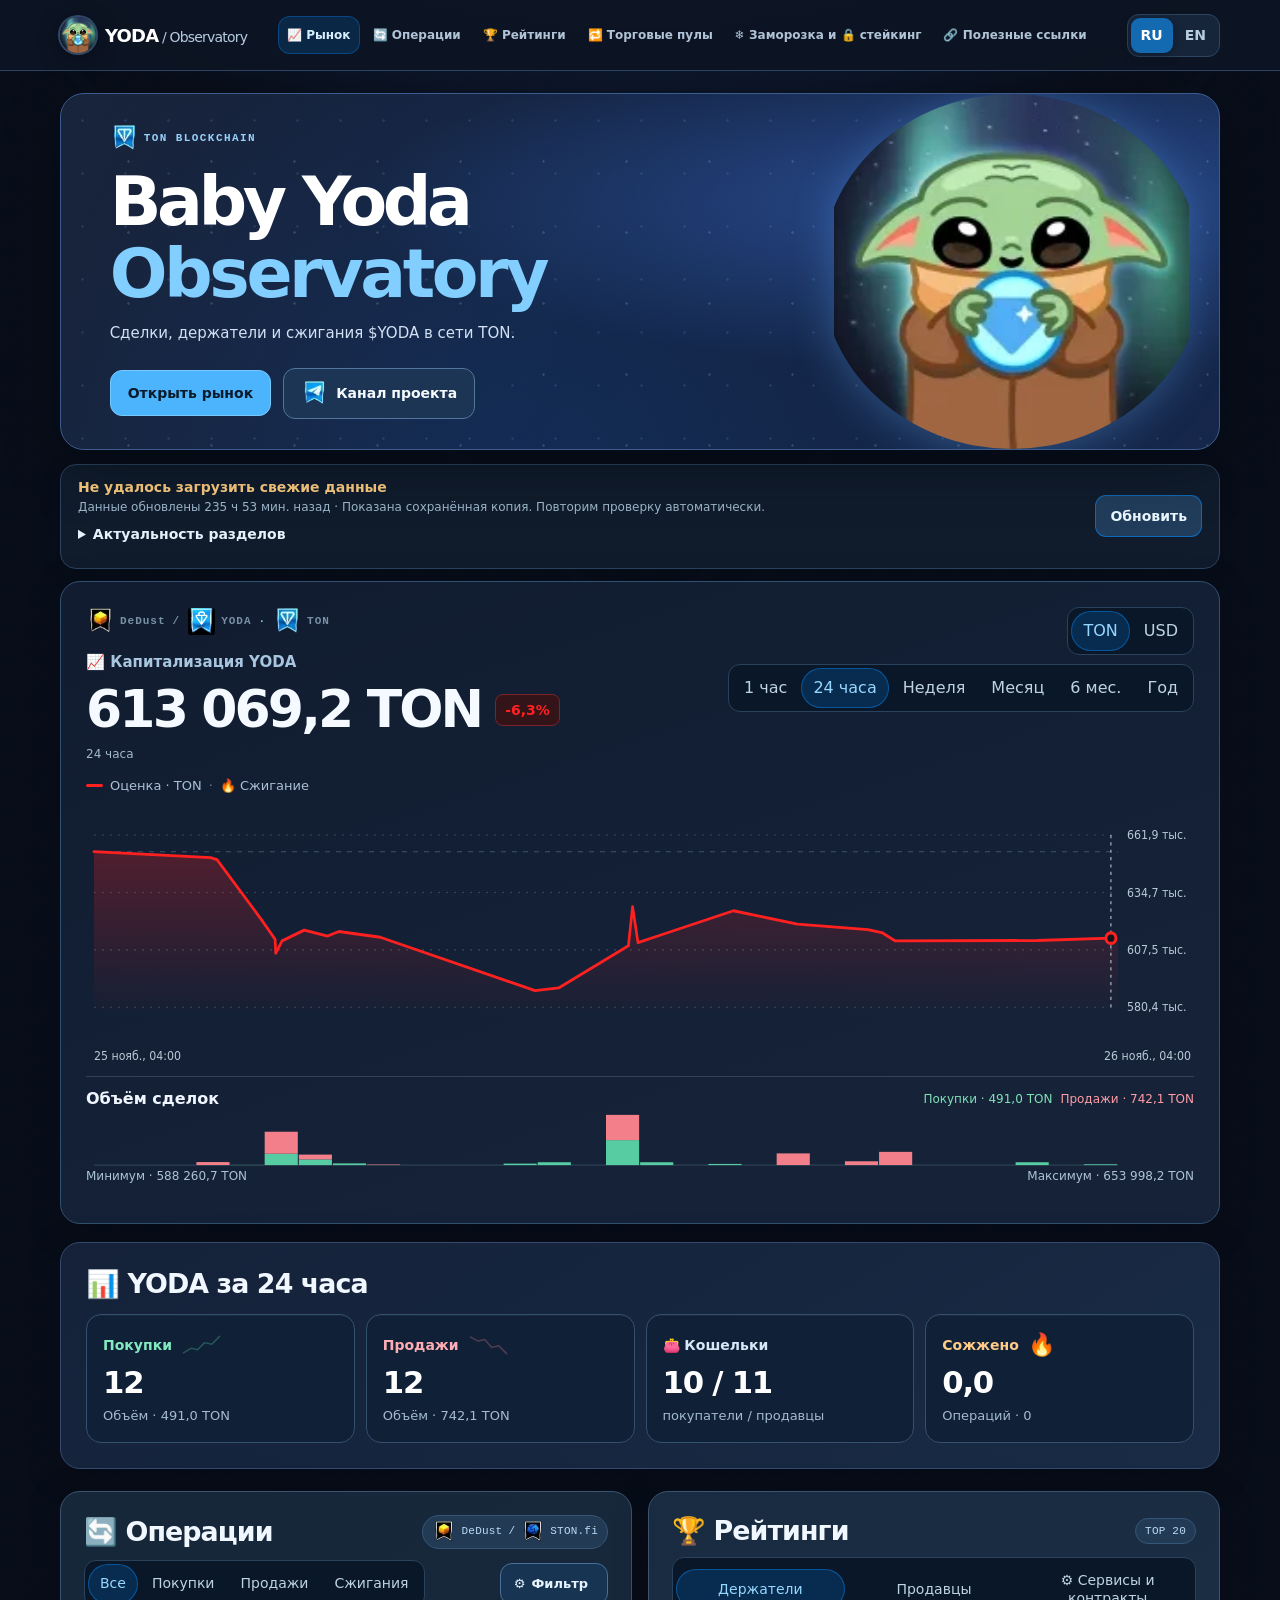
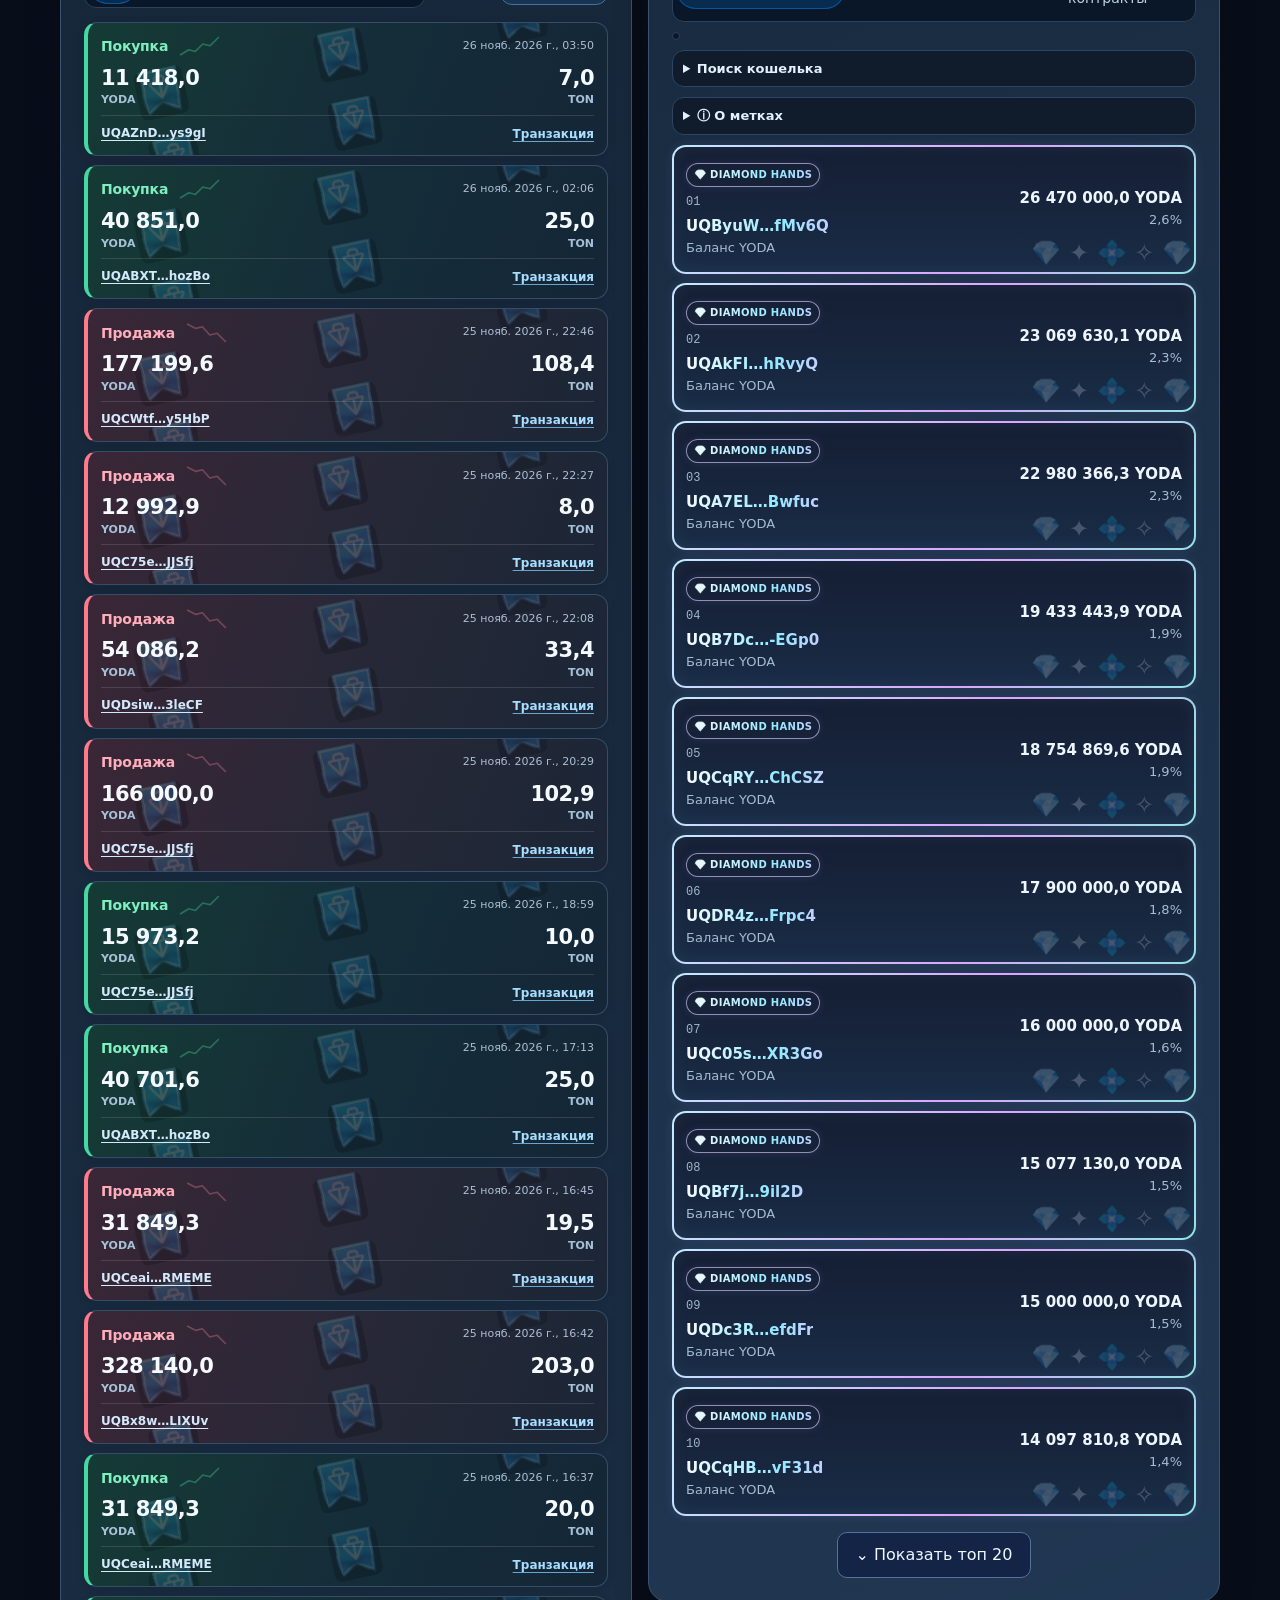
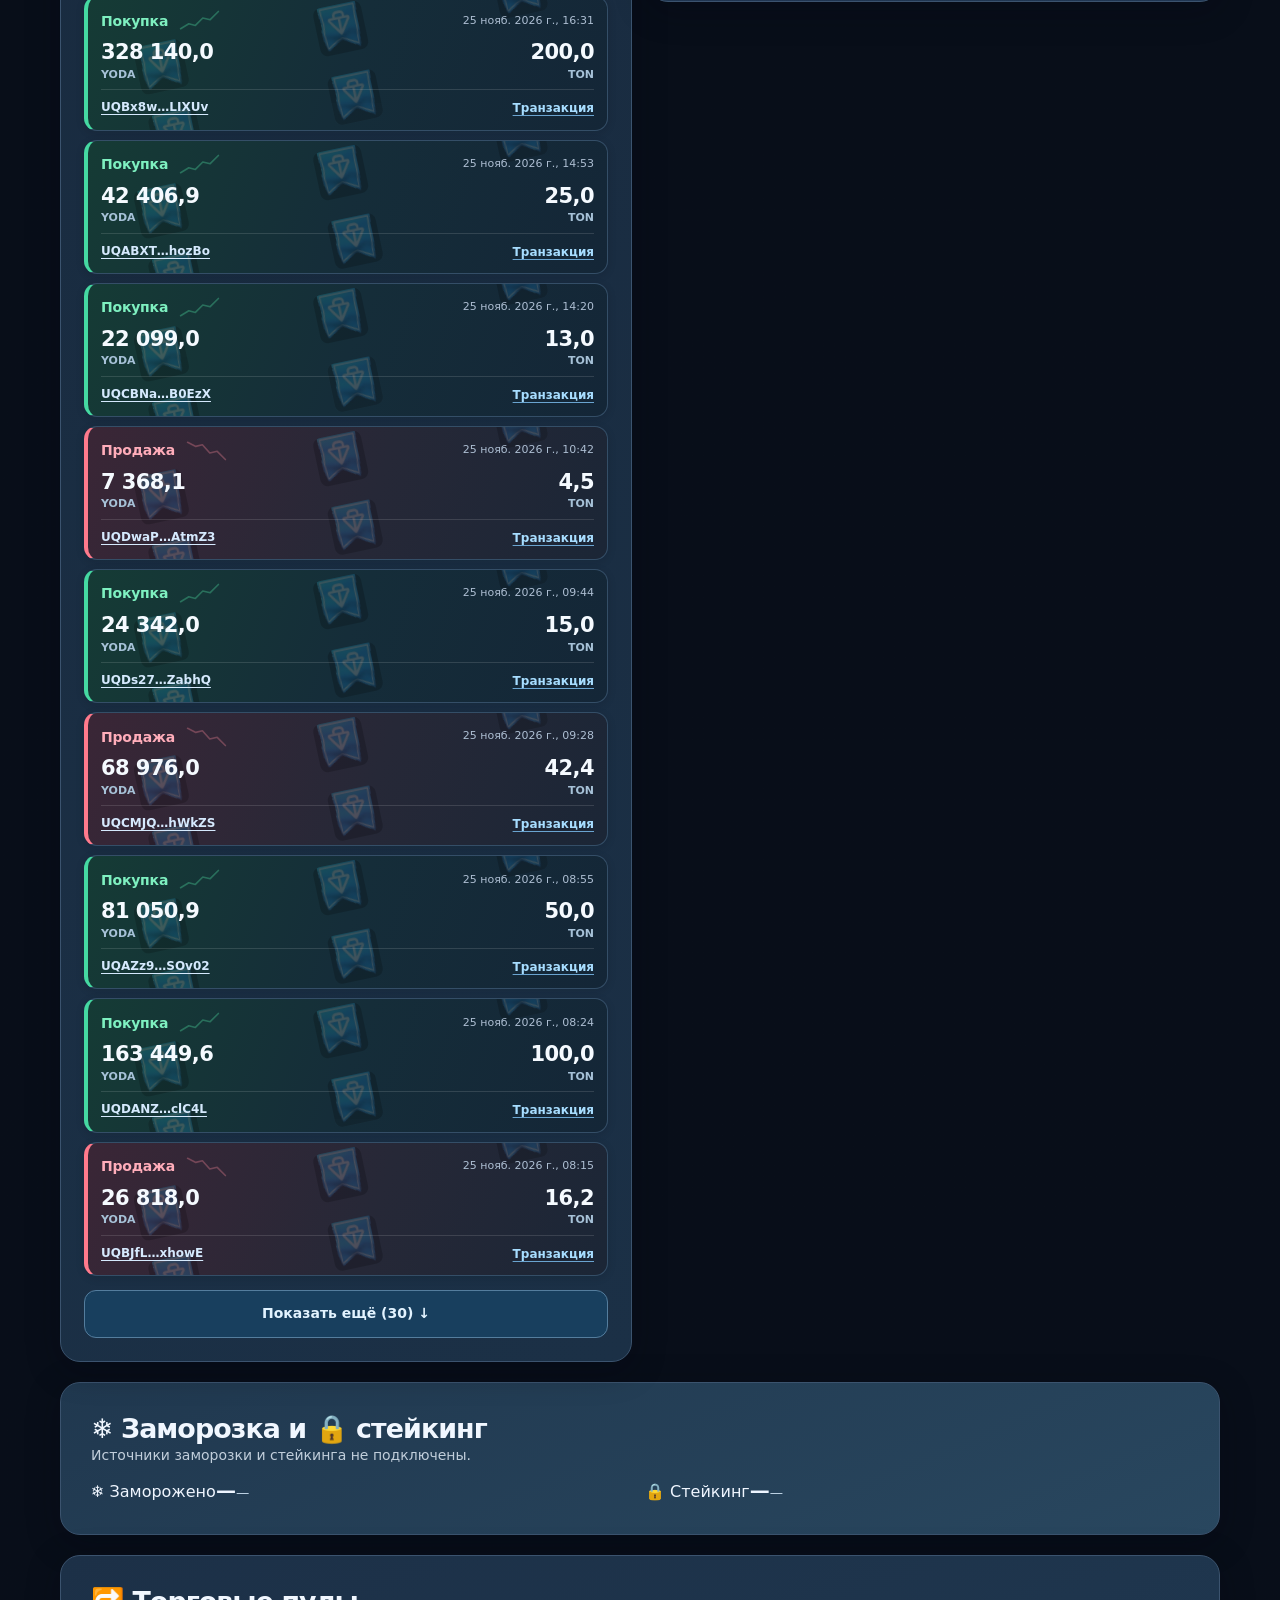
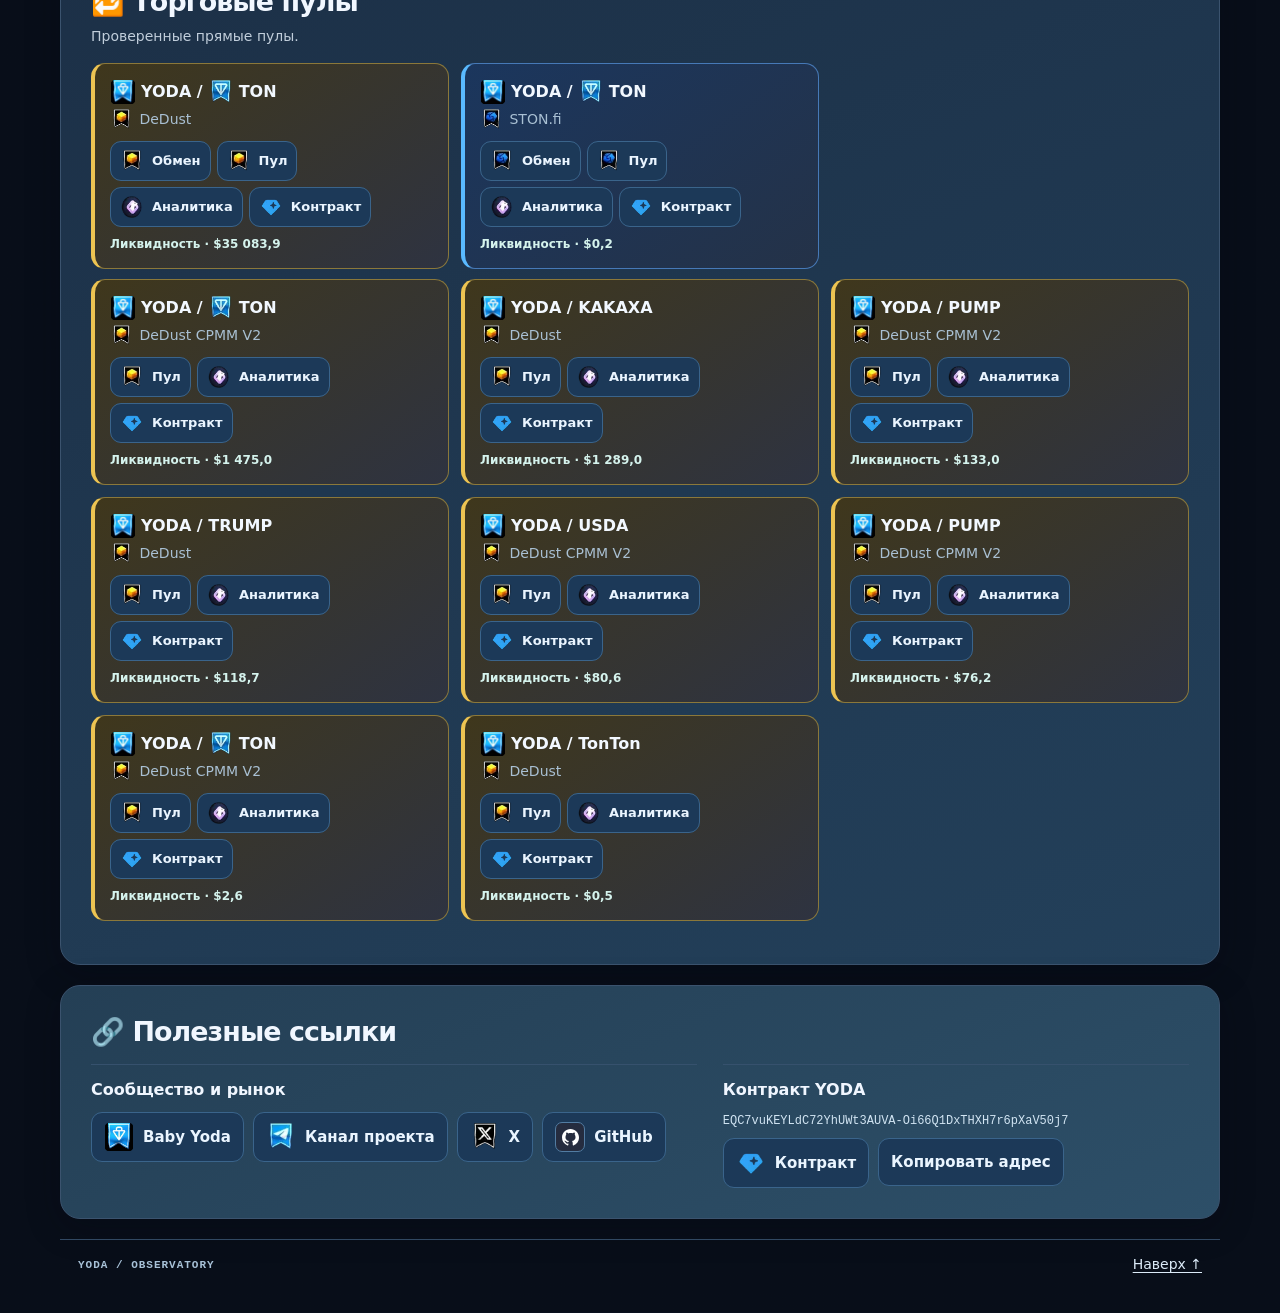
==== index.html @ 675bc0ee "Create YODA observatory from foundation 1.3.0" ====
<!doctype html>
<html lang="ru"><head>
<meta charset="utf-8"><meta name="viewport" content="width=device-width,initial-scale=1">
<meta name="theme-color" content="#070d21"><meta name="description" content="YODA Observatory — сделки STON.fi и DeDust, держатели и подтверждённые сжигания YODA в сети TON.">
<title>Baby Yoda Observatory</title><style>:root{color-scheme:light;--ink:#101721;--muted:#536372;--paper:#f8fafc;--line:#cbd5df;--blue:#30a1f5;--link:#075d9b;--night:#090b0e;--graphite:#10151c;--green:#1e6b51;--red:#df0000;--orange:#975019;font:16px/1.5 system-ui,-apple-system,BlinkMacSystemFont,"Segoe UI",sans-serif;color:var(--ink);background:var(--night)}
*{box-sizing:border-box}
[hidden]{display:none!important}
html{scroll-behavior:smooth;scroll-padding-top:82px}
body{margin:0;background:var(--night)}
.wrap{width:min(1220px,calc(100% - 64px));margin-inline:auto}
h1,h2,h3,p{margin:0}
a{color:var(--link);text-underline-offset:3px}
a:hover{text-decoration:underline}
button{font:inherit;color:inherit;cursor:pointer}
a:focus-visible,button:focus-visible,summary:focus-visible,#plot svg:focus-visible{outline:3px solid #5692db;outline-offset:2px}
header{position:sticky;top:0;z-index:5;background:#090b0ef5;border-bottom:1px solid #283541;color:#f5f8fc}
.nav,.brand,nav,.langs,.tabs,.smallTabs,.introLinks,.eyebrow,.sectionHeading,.chartCaption,footer,.graphTop{display:flex;align-items:center}
.nav{min-height:65px;gap:20px;justify-content:space-between}
.brand{gap:9px;color:#fff;text-decoration:none}
.brand svg{width:36px;height:36px}
.brand strong{font-size:19px;letter-spacing:-.055em}
.brand span{font-weight:500;color:#c3cbd5}
.brand:hover{text-decoration:none}
nav{gap:5px}
nav a,.langs button{font-size:14px;font-weight:650}
nav a{color:#b4c0ce;padding:9px 11px;text-decoration:none;border-radius:8px}
nav a.on,nav a:hover{color:white;background:#203347;text-decoration:none}
.langs,.tabs,.smallTabs{background:#e5edf4;border-radius:10px;padding:3px;gap:2px;width:fit-content;max-width:100%;flex-wrap:wrap}
.langs button,.tabs button,.smallTabs button{border:none;padding:7px 10px;background:transparent;color:#364c61;border-radius:7px;line-height:1.35}
.langs .on,.tabs .on,.smallTabs .on{background:#114c79;color:white}
.hero{margin:20px 0 16px;position:relative;isolation:isolate;overflow:hidden;display:flex;align-items:center;min-height:192px;border-radius:20px;border:1px solid #293746;background:radial-gradient(ellipse at 88% 70%,#153650 0%,transparent 53%),#0b0d10;color:#fff}
.herotext{position:relative;z-index:1;padding:27px clamp(20px,3vw,44px);max-width:66%}
.eyebrow,.tag,footer>span{font-family:ui-monospace,Consolas,monospace;font-size:11px;font-weight:650;letter-spacing:.09em}
.eyebrow{gap:8px}
.eyebrow i{width:7px;height:7px;background:#468ec6;border-radius:50%}
.hero .eyebrow{color:#b9c9d9}
.hero .eyebrow i{background:var(--blue)}
h1{font-size:clamp(38px,4.6vw,68px);letter-spacing:-.07em;line-height:1.05;margin:7px 0 8px}
h1 em{font-family:Georgia,"Times New Roman",serif;font-weight:normal;letter-spacing:-.055em;color:#a1d6ff}
.hero p{color:#c9d5e1;font-size:15px}
.heroArt{position:absolute;inset:0 0 0 auto;width:41%;display:grid;align-items:center;pointer-events:none}
.heroArt svg{width:100%;height:100%;max-height:250px}
.introLinks{margin-top:17px;gap:10px}
.introLinks a,.more{border:1px solid #9daebf;border-radius:8px;padding:7px 12px;text-decoration:none;font-weight:650;font-size:14px}
.introLinks a{color:#f0f6ff;border-color:#536779}
.introLinks a:first-child{color:#081624;background:var(--blue);border-color:var(--blue)}
.introLinks a:hover,.more:hover{box-shadow:inset 0 0 0 1px currentColor}
.panel{background:var(--paper);border:1px solid var(--line);border-radius:17px;padding:clamp(16px,2vw,25px);min-width:0}
.graphTop,.sectionHeading,footer{justify-content:space-between;gap:12px}
.graphTop{align-items:flex-start}
.graph .eyebrow{color:#b6c8d9}
.graph .eyebrow span{color:#7891a7}
.graph h2{font-weight:550;color:var(--muted);font-size:16px;margin-top:12px}
.price{font-size:clamp(27px,3.2vw,44px);line-height:1.12;letter-spacing:-.05em;font-variant-numeric:tabular-nums;font-weight:730}
.chartCaption{font-size:13px;color:var(--muted);gap:7px;margin-top:13px}
.lineKey{width:17px;height:3px;border-radius:3px;background:var(--blue)}
.sep{color:#6f8196}
#plot{margin:6px 0;min-height:183px}
#plot svg{width:100%;height:183px;display:block;touch-action:pan-y}
#plot text{font:11px system-ui,sans-serif;fill:#b6c6d6}
.marker{cursor:pointer}
.marker:focus{outline:2px solid var(--orange)}
#readout{font-size:14px;font-variant-numeric:tabular-nums;min-height:24px;color:var(--ink)}
.note,.description,.resources p{font-size:14px;color:var(--muted);overflow-wrap:anywhere}
.note{font-size:12px}
.description{margin:8px 0}
.summary{margin:18px 0 22px}
.summary h2,.panel h2:not(.graph h2){font-size:clamp(20px,2.1vw,27px);letter-spacing:-.045em;line-height:1.2}
.summary .sectionHeading{margin-bottom:9px}
.tag{color:#3e5061;background:#e2ebf4;border-radius:20px;padding:4px 9px;white-space:nowrap;font-weight:500;letter-spacing:.02em}
#stats{display:grid;grid-template-columns:repeat(4,minmax(0,1fr));gap:10px}
.stat{background:var(--paper);border:1px solid var(--line);border-radius:13px;padding:13px 15px;min-width:0}
.stat b,.stat small,.stat span{display:block}
.stat b{font-size:clamp(20px,2.1vw,31px);line-height:1.3;font-variant-numeric:tabular-nums;overflow-wrap:anywhere;letter-spacing:-.04em}
.stat small{font-size:13px;color:var(--muted)}
.stat span{font-size:14px;font-weight:670}
.buy{color:var(--green)}
.sell{color:var(--red)}
.burn{color:var(--orange)}
.columns{display:grid;grid-template-columns:1fr 1fr;gap:16px;align-items:start}
.columns .tabs{margin:10px 0}
.columns .tabs button,.smallTabs button{font-size:14px}
.smallTabs:not(:empty){margin-bottom:8px}
#feedNote,#rankNote{margin-bottom:8px}
.row{display:grid;grid-template-columns:minmax(0,1fr) auto;gap:10px;border-top:1px solid #dce3eb;padding:10px 0;align-items:center}
.row>div{min-width:0}
.row>div:last-child{text-align:right}
.row b,.row small{display:block;font-variant-numeric:tabular-nums}
.row small{color:var(--muted);font-size:13px}
.row a{overflow-wrap:anywhere}
.row b{font-size:15px;line-height:1.45}
.row .badge{display:inline-block;padding:1px 6px;font-size:12px;border-radius:5px;margin-right:6px}
.badge.buy{background:#e0f3e8}
.badge.sell{background:var(--red);color:white}
.badge.burn{background:#ffead4}
.position{color:var(--muted);font:12px ui-monospace,monospace;margin-right:8px}
.empty{padding:16px 0;color:var(--muted)}
.more{background:#eaf1f7;color:#144b72}
.more[hidden]{display:none}
#more{margin-top:8px;width:100%}
.resources{margin:20px 0}
.resourcesGrid{display:grid;grid-template-columns:1.15fr 1.2fr 1fr;gap:24px;margin-top:16px}
.resources h3{font-size:16px;margin-bottom:6px}
.resourceList{display:flex;gap:8px 13px;flex-wrap:wrap}
.resourceList,.contract{margin-top:8px;font-size:14px}
.contract{display:block;overflow-wrap:anywhere;font-family:ui-monospace,monospace;margin-bottom:10px}
.resourcesGrid article{min-width:0}
summary{cursor:pointer;font-weight:600}
footer{padding:16px 0 25px}
footer a{font-size:14px}
@media(max-width:800px){.wrap{width:calc(100% - 28px)}
.nav{display:grid;grid-template-columns:1fr auto;gap:0;padding-top:6px}
.langs{grid-column:2;grid-row:1}
.brand{grid-column:1;grid-row:1}
nav{grid-column:1/-1;justify-content:space-between;gap:0}
nav a{padding:7px 5px;font-size:13px}
html{scroll-padding-top:98px}
.columns{grid-template-columns:1fr}
.heroArt{width:35%;opacity:.82}
.herotext{max-width:73%;padding:19px}
.hero{min-height:180px}
.graphTop{flex-wrap:wrap}
.resourcesGrid{grid-template-columns:1fr 1fr}

#stats{grid-template-columns:repeat(2,minmax(0,1fr))}}
@media(max-width:500px){.wrap{width:calc(100% - 20px)}
.hero{margin-top:10px}
.herotext{max-width:100%;padding:16px}
.heroArt{width:35%;inset:auto 0 0 auto;height:78px}
.hero p{max-width:96%;font-size:14px}
.introLinks{max-width:76%;gap:6px;flex-wrap:wrap}
.introLinks a{font-size:13px;padding:6px 8px}
.graphTop{gap:10px}
.tabs button{padding:6px 8px}
.stat{padding:10px}
.stat small{font-size:12px}
.row{gap:3px}
.row b{font-size:14px}
.row small{font-size:12px}
.resourcesGrid{grid-template-columns:1fr;gap:15px}
.resourcesGrid article+article{border-top:1px solid var(--line);padding-top:12px}}
@media(prefers-reduced-motion:reduce){html{scroll-behavior:auto}}

.walletLegend{font-size:13px;color:var(--muted);margin:4px 0}
.walletIdentity{display:inline-flex;align-items:baseline;flex-wrap:wrap;gap:2px 6px;max-width:100%;vertical-align:baseline}
.row .walletAddress{font-weight:700;text-decoration:underline;text-decoration-thickness:1px;text-underline-offset:3px}
.row .walletAddress.buy,.walletRole.buy{color:#126042}
.row .walletAddress.sell,.walletRole.sell{color:#df0000}
.row .walletAddress.burn,.walletRole.burn{color:#874305}
.row .walletAddress.neutral{color:#51615c}
.walletRole{font-size:11px;font-weight:600}
:is(.row,.walletResult) .domainBadge{font:600 11px/1.4 system-ui,sans-serif;letter-spacing:0;padding:2px 6px;border-radius:5px;overflow-wrap:anywhere;max-width:100%;display:inline-block}
.domainBadge.digits{color:#482e00;background:linear-gradient(110deg,#ffcc00 12%,#ffe173 34%,#fff9c0 46%,#ffd700 57%,#efb000 84%);background-size:220% 100%;border:1px solid #a37b00;animation:projectGold 4s ease-in-out infinite alternate}
details.domainDetails{display:inline-block;border:0;padding:0;font-size:12px;font-weight:500;width:100%}
details.domainDetails summary{color:var(--muted);font-size:11px}
#rank .position{vertical-align:top}
.onlyBadges{display:flex;align-items:center;gap:7px;font-size:13px;font-weight:600;margin:4px 0 7px;cursor:pointer}
.onlyBadges input{width:16px;height:16px;accent-color:var(--link)}


@keyframes projectGold{from{background-position:0% 50%}
to{background-position:100% 50%}}
@media(prefers-reduced-motion:reduce){.domainBadge.digits{animation:none}}
footer>span{color:#f5f8ff}
footer a{color:#dcebf8}
.price{overflow-wrap:break-word}

/* Make the chart and header dark; financial rows retain their semantic colours. */
.langs,.graph .tabs{background:#202a35}
.langs button,.graph .tabs button{color:#c3cfdb}
.langs .on,.graph .tabs .on{background:var(--blue);color:#071421}
.graph{--ink:#f5f8fc;--muted:#b2c0cd;color:var(--ink);background:var(--graphite);border-color:#283747}
.graph #readout a{color:#86caff}
.graph #plot svg{height:205px}
.brand:hover,.introLinks a:hover{color:#fff}
.introLinks a:first-child:hover{color:#081624}

.wrap{width:min(1180px,calc(100% - 88px))}
.hero{background:linear-gradient(165deg,#080a0d 22%,#10151c 100%)}
.graph,.summary{background:linear-gradient(180deg,#10151c,#152332);border:1px solid #374b5b}
.summary{background:linear-gradient(180deg,#152332,#172b3c);padding:clamp(16px,2vw,25px);border-radius:17px;color:#f4f8ff}
.summary .sectionHeading{margin-bottom:14px}
.stat{background:linear-gradient(145deg,#131d28,#1e3041);border:1px solid #3d5363}
.stat small{color:#b9c8d5}
.stat span.buy,.stat span.sell,.stat span.burn{display:inline-block;border-radius:5px;background:linear-gradient(120deg,#d8e5eb,#c1d4df);padding:1px 6px}
.columns .panel,.resources{--ink:#f3f7fc;--muted:#c1cedb;--link:#a6daff;--line:#435a6a;color:var(--ink);border-color:#3b5264}
.columns .panel{background:linear-gradient(180deg,#172b3c,#1a3b51)}
.columns .tabs,.columns .smallTabs{background:#0e1c29}
.columns .tabs button,.columns .smallTabs button{color:#cbd9e7}
.columns .tabs .on,.columns .smallTabs .on{background:#265a7d;color:#fff}
.row{border-color:#435666}
.position{color:#c1cedb}
.tag{background:#233f54;color:#d1e6f6}
.row .walletIdentity{background:linear-gradient(125deg,#d8e5eb,#c1d4df);border-radius:7px;padding:3px 6px}
.domainDetails summary{color:#354d62!important}
.domainDetails span{color:#223847}
#more,.resourceList>a,.resourceList>button{color:#f3f8ff;background:#15496b;border:1px solid #6289a3}
.resources{background:linear-gradient(180deg,#1a3b51,#20475e);padding:clamp(18px,2.5vw,30px)}
.resourcesGrid{grid-template-columns:1.3fr 1fr;gap:clamp(14px,2vw,26px)}
.resourcesGrid article{border-top:1px solid #7190a3;padding-top:13px}
.resources h3{margin-bottom:10px}
.resourceList{display:grid;grid-template-columns:1fr;gap:7px}
.resourceList>a,.resourceList>button{display:flex;align-items:center;justify-content:space-between;gap:6px;min-height:42px;padding:8px 12px;border-radius:7px;text-align:left;font:650 14px/1.35 system-ui,sans-serif;text-decoration:none;cursor:pointer}
.resourceList>a:hover,.resourceList>button:hover,#more:hover{background:#1b5c82;border-color:#aedfff}
.resources .contract{color:#d1e4f2;margin:6px 0;word-break:break-all}
footer{background:#090c10;border-top:1px solid #405362;padding:14px 18px;margin-bottom:14px;border-radius:8px}
@media(min-width:1000px){.resourcesGrid article:first-child .resourceList{grid-template-columns:repeat(2,minmax(0,1fr))}}
@media(max-width:800px){.wrap{width:calc(100% - 34px)}.resourcesGrid{grid-template-columns:1fr 1fr}}
@media(max-width:500px){.wrap{width:calc(100% - 22px)}.resourcesGrid{grid-template-columns:1fr}.resourcesGrid article+article{border-color:#7190a3}}

/* Draw external-link arrows without relying on a font glyph. */
.resourceList>a::after,.introLinks a[href^="https:"]::after,.row a:not(.walletAddress)::after{content:"";display:inline-block;width:8px;height:8px;flex-shrink:0;margin-left:6px;border-top:1.5px solid currentColor;border-right:1.5px solid currentColor;background:linear-gradient(135deg,transparent 43%,currentColor 46%,currentColor 54%,transparent 57%);vertical-align:1px}

.syncBar{display:flex;align-items:center;justify-content:space-between;gap:14px;margin:0 0 12px;padding:12px 18px;background:#101b27;border:1px solid #374b5b;border-radius:12px;color:#e5f1fb}
.syncBar>div{min-width:0}.syncBar p{font-size:14px;font-weight:650}.syncBar small{display:block;color:#b9c8d5;font-size:12px;overflow-wrap:anywhere}.syncBar .syncWarning{color:#ffcf80}
#refreshData{flex-shrink:0;min-height:42px;padding:8px 14px;border:1px solid #6289a3;border-radius:7px;background:#15496b;color:#f3f8ff;font-weight:650;font-size:14px}#refreshData:hover{background:#1b5c82}#refreshData:disabled{opacity:.65;cursor:wait}
@media(max-width:400px){.syncBar{align-items:flex-start;flex-wrap:wrap;padding:12px 14px}.syncBar>div{flex:1 1 175px}}

/* Market cap: native-currency valuation, with an explicit estimation note. */
.graph .price{font-size:clamp(32px,4.2vw,52px);letter-spacing:-.055em;line-height:1.15}
.graph h2{font-size:15px;margin-top:12px;margin-bottom:7px}
.capHeadline{display:flex;align-items:center;gap:14px;flex-wrap:wrap}
.capChange{font:700 14px/1.3 system-ui,sans-serif;padding:6px 9px;border-radius:8px;font-variant-numeric:tabular-nums;white-space:nowrap}
.capChange:empty{display:none}.capPositive{color:#54edb6;background:#133c32;border:1px solid #24634e}.capNegative{color:#ff2020;background:#321419;border:1px solid #7a242a}
#capPeriod{margin-top:5px;color:#a4b9cb}.graph #plot{min-height:250px;margin:18px 0 8px}.graph #plot svg{height:250px}
.graph #plot text{font:11px system-ui,sans-serif;fill:#b8c9d6}
.capRange{display:flex;justify-content:space-between;gap:8px;flex-wrap:wrap;color:#adc3d3;font-size:12px;font-variant-numeric:tabular-nums;margin:0 0 13px}
.graph #readout{background:#0b1723;border:1px solid #2b4354;padding:10px 12px;border-radius:9px;min-height:43px;font-size:13px;margin-bottom:9px}
.capMethod{font-size:11px;line-height:1.5;color:#9db3c4;border-top:1px solid #2b4354;padding-top:10px;margin-top:10px;max-width:850px}
.graph .chartCaption .lineKey{background:var(--chart-colour,#38dda0)}
@media(max-width:500px){.graph .price{font-size:34px}.capHeadline{gap:8px}.graph .graphTop{gap:15px}.graph .tabs{width:100%;justify-content:space-between}.graph .tabs button{padding:8px 6px;font-size:12px}.graph #plot svg{height:240px}.graph #plot{min-height:240px}.graph #readout{font-size:12px}.capMethod{font-size:11px}}
@media(max-width:360px){.graph .tabs{display:grid;grid-template-columns:repeat(3,minmax(0,1fr));gap:3px}.graph .tabs button{width:100%}}

:root{--blue:#75ccff;--project-art:url("[data-uri]");--night:#070d21}
body{background:radial-gradient(ellipse at 78% 0%,#24347b 0%,#111c49 28%,transparent 55%),#070d21}
header{background:#0a1129f5;border-color:#324576}
.brandMark{width:36px;height:36px;border-radius:50%;background:var(--project-art) center/cover}
.hero{min-height:268px;border-color:#435b9c;background:radial-gradient(ellipse at 78% 50%,#2b4696 0%,#182860 34%,transparent 68%),linear-gradient(112deg,#0d1639,#111c49)}
.hero::before{content:"";position:absolute;inset:0;background-image:radial-gradient(circle,#7eaeff 1px,transparent 1.5px),radial-gradient(circle,#eff7ff 1px,transparent 1.5px);background-size:43px 53px,83px 71px;background-position:0 0,26px 32px;opacity:.24;pointer-events:none}
.heroArt{width:40%;height:100%;background:var(--project-art) center / auto 88% no-repeat;filter:drop-shadow(0 0 20px #60b5ff60);border-radius:50%}
.hero h1 em{color:#89ceff}
.graph{background:linear-gradient(180deg,#101936,#151f43);border-color:#394b80}
.summary{background:linear-gradient(180deg,#182649,#202d55);border-color:#435480}
.columns .panel{background:linear-gradient(180deg,#192847,#1e3659)}
.resources{background:linear-gradient(180deg,#192b4b,#1b345a)}
.graphControls{display:grid;gap:10px;justify-items:end;min-width:0}
.row.trade-buy{border-left:3px solid #4cce9f;padding-left:8px;background:#14564832}
.row.trade-sell{border-left:3px solid #fb6b76;padding-left:8px;background:#7c223532}
.row.trade-burn{border-left:3px solid #e7ae57;padding-left:8px}
@media(max-width:800px){.graphControls{justify-items:start}}
@media(max-width:590px){
 .hero{min-height:210px}.heroArt{width:32%;height:auto;inset:12px 12px auto auto;aspect-ratio:1;opacity:1;background-size:contain}
 .herotext{max-width:76%}.hero h1{font-size:clamp(32px,7.5vw,47px)}.hero h1 em{display:block}
 .hero p{max-width:100%}.introLinks{max-width:100%}.graphControls{width:100%}.graph #currency{display:flex;width:auto}
}

#activity,#wallets,#pools{background:#141b27;border-color:#303a4a}
#activity .row,#wallets .row{background:transparent;border-color:#303a4a;border-left:0;padding-left:0}
#activity .row .walletIdentity,#wallets .row .walletIdentity{background:none;padding:0;column-gap:6px;row-gap:4px}
.columns .walletIdentity .walletAddress{background:none;padding:0}
.columns .row .walletAddress{color:#d6e2f0}
.columns .walletRole.buy,.columns .badge.buy{color:#85e6bc;background:none}
.columns .walletRole.sell,.columns .badge.sell{color:#ff9a9f;background:none}
.columns .walletRole.burn,.columns .badge.burn{color:#f1bd7d;background:none}
.columns .domainDetails summary,.columns .domainDetails span{color:#becbd9!important}
.columns :is(.row,.walletResult) .projectBadges{display:flex;flex-wrap:wrap;gap:5px;width:100%;align-items:center}
.columns :is(.row,.walletResult) .projectBadge{--badge-edge:#53627b;display:inline-flex;align-items:center;gap:4px;padding:2px 6px;border:1px solid var(--badge-edge);border-radius:6px;background:#202939;text-decoration:none;color:#eaf1fb;font:650 11px/1.35 system-ui,sans-serif;min-height:26px;max-width:100%}
.columns :is(.row,.walletResult) .projectBadge:hover{text-decoration:underline}
.columns :is(.row,.walletResult) .projectBadge::after{display:none}
.projectBadge img{display:block;width:18px;height:18px;object-fit:contain;border-radius:3px}
.columns :is(.row,.walletResult) .projectBadge.staking{padding-inline:4px;--badge-edge:#6c93cb}
.columns :is(.row,.walletResult) .projectBadge.vnuk{--badge-edge:#8f606f;color:#ffc8d4}
.columns :is(.row,.walletResult) .projectBadge.author{border-color:transparent;background:linear-gradient(#202939,#202939) padding-box,linear-gradient(105deg,#508eff,#dce5ee,#508eff) border-box;background-size:100% 100%,200% 100%;animation:projectBadgeGlow 5s ease-in-out infinite alternate}
.columns :is(.row,.walletResult) .projectBadge.joystick{--badge-edge:#9164ac}
.columns :is(.row,.walletResult) .projectBadge.phoenix{--badge-edge:#a86a36}
.projectBadge.joystick span,.projectBadge.phoenix span{background:linear-gradient(90deg,var(--badge-color),#ffe182,var(--badge-color));background-size:210% 100%;background-clip:text;color:transparent;animation:projectBadgeGlow 5s ease-in-out infinite alternate}
.projectBadge.joystick{--badge-color:#e3a6ff}
.projectBadge.phoenix{--badge-color:#ff9862}
@keyframes projectBadgeGlow{to{background-position:100% 0}}
@media(prefers-reduced-motion:reduce){.columns :is(.row,.walletResult) .projectBadge.author,.projectBadge.joystick span,.projectBadge.phoenix span{animation:none}}
#pools [lang="en"],html[lang="en"] #pools [lang="ru"]{display:none}
html[lang="en"] #pools [lang="en"]{display:inline}
#pools .poolIntro{margin:8px 0 16px}
#pools .poolGrid{display:grid;grid-template-columns:repeat(3,minmax(0,1fr));gap:10px}
#pools .poolCard{min-width:0;background:#1c2636;border:1px solid #39475b;border-radius:10px;padding:12px}
#pools .poolCard h3{margin:0 0 3px}
#pools .poolCard p{margin:0}
#pools .poolActions{display:flex;flex-wrap:wrap;gap:6px;margin-top:10px}
#pools .poolActions a{display:inline-flex;align-items:center;min-height:38px;padding:5px 9px;color:#edf5ff;background:#22344c;border:1px solid #586d88;border-radius:7px;font-size:13px;font-weight:650;text-decoration:none}
#pools .poolActions a:hover{background:#304963;text-decoration:underline}
#pools .poolRoute,#pools .poolTiny{margin-top:16px;padding-top:13px;border-top:1px solid #39475b}
#pools #discoveredPools{margin-top:10px}
#pools .poolCard .poolLiquidity{margin-top:8px;font-size:12px;overflow-wrap:anywhere}
#pools .poolCard h3{overflow-wrap:anywhere}
#pools .poolRoute h3{margin:0 0 4px}
#pools .poolRoute .poolCard{margin-top:9px;max-width:440px}
#pools .poolTiny .poolGrid{margin-top:10px}
#pools .poolSources{margin-top:13px;font-size:12px}
@media(max-width:800px){#pools .poolGrid{grid-template-columns:repeat(2,minmax(0,1fr))}}
@media(max-width:500px){#pools .poolGrid{grid-template-columns:minmax(0,1fr)}}

.columns :is(.row,.walletResult) .projectBadge.og{border-color:#a887c2;background:#222033}
.columns :is(.row,.walletResult) .projectBadge.fragmentNumber{--badge-edge:#cc7cdb;background:#78348b;color:#fff;font-weight:800;white-space:nowrap}
.projectBadge.og span{background:linear-gradient(90deg,#cbff69,#f3a5ff,#cbff69);background-size:210% 100%;background-clip:text;color:transparent;animation:projectBadgeGlow 4s ease-in-out infinite alternate;font-weight:800}
.columns :is(.row,.walletResult) .projectBadge.burner{border-color:#966237;padding-inline:4px}
.columns :is(.row,.walletResult) .projectBadge.blueNft{border-color:#3881a9;padding-inline:4px}
.operationRow .opMobile,.operationRow .opToggle{display:none}
#feed .operationRow .opDesktop a{display:inline-block}
@media(prefers-reduced-motion:reduce){.projectBadge.og span{animation:none}}
@media(max-width:640px){
 #feed .operationRow{grid-template-columns:minmax(0,1fr) minmax(0,auto) 28px;align-items:start;column-gap:4px;padding:8px 0}
 #feed .operationRow .opDesktop{display:none}
 #feed .operationRow>div:nth-child(2){align-self:start}
 #feed .operationRow .opMobile:not([hidden]){display:block;grid-column:1/-1;text-align:left;padding:2px 0 4px}
 #feed .operationRow .opToggle{display:grid;place-items:center;width:28px;min-height:32px;padding:0;background:none;border:0;color:#b8d3ec;cursor:pointer}
 .opToggle span{width:7px;height:7px;border-right:2px solid;border-bottom:2px solid;transform:rotate(45deg)}
 .opToggle[aria-expanded="true"] span{transform:rotate(225deg)}
}

body{background:linear-gradient(#070b16bb,#070b16cf),url("[data-uri]") center top/cover fixed,#070b16}
.supplyGrid{display:grid;grid-template-columns:repeat(2,minmax(0,1fr));gap:10px;margin-top:12px}
.supplyGrid a{display:grid;gap:4px;padding:12px;border:1px solid #39475b;border-radius:10px;background:#1c2636;text-decoration:none;min-width:0}
.supplyGrid a:hover{border-color:#7db5e6}
.supplyGrid strong{font-size:clamp(1rem,3vw,1.35rem);color:#eef5ff;overflow-wrap:anywhere}
.supplyGrid small{color:#afbfce}
@media(max-width:440px){.supplyGrid{grid-template-columns:1fr}body{background-attachment:scroll;background-size:auto,auto 1100px}}

.volumeBlock{margin-top:12px;border-top:1px solid #344353;padding-top:10px}
.volumeHeading,.volumeKeys,.tradeSize,.walletSearchForm{display:flex;align-items:center;gap:8px;flex-wrap:wrap}
.volumeHeading{justify-content:space-between}
.volumeKeys,.tradeSize{font-size:12px}
.volumeKeys span:first-child,.rankMove.gained{color:#80e0b6}
.volumeKeys span:last-child,.rankMove.lost{color:#ff9da4}
#tradeVolume svg{display:block;width:100%;height:56px}
.tradeSize{margin:8px 0;color:#bdcbd8}
.tradeSize label{display:inline-flex;align-items:center;gap:6px}
.tradeSize input[type=number],.walletSearchForm input{min-width:0;border:1px solid #53637a;border-radius:7px;background:#161f2b;color:#eaf1fb;padding:6px 8px;font:inherit}
.tradeSize input[type=number]{width:6em}
#rank .position,.walletResult .position{display:inline-flex;align-items:baseline;gap:4px}
.rankMove{font-size:10px;white-space:nowrap}
.walletSearch,.badgeLegend{margin:10px 0;border:1px solid #39475b;border-radius:8px;padding:8px 10px}
.walletSearch summary,.badgeLegend summary{cursor:pointer;color:#d6e2f0;font-size:13px;font-weight:650}
.walletSearchForm{margin-top:9px}
.walletSearchForm input{flex:1 1 145px}
.walletSearchForm button{padding:6px 9px;border:1px solid #52637b;border-radius:7px;background:#243249;color:#eaf1fb;cursor:pointer}
.walletResult{margin-top:9px;overflow-wrap:anywhere}
.walletResult h3,.walletResult h4,.walletResult p{margin:6px 0}
.walletResult ul,.badgeLegend dl{padding-left:0;margin:8px 0 0;font-size:12px}
.walletResult li{margin-left:15px;padding-top:3px}
.badgeLegend dl{display:grid;grid-template-columns:auto 1fr;gap:5px 8px}
.badgeLegend dd{margin:0;color:#bdcbd8}
.columns .projectBadge.arni,.columns .projectBadge.napiwas{border-color:#927fa2}
.columns .projectBadge.arni span,.columns .projectBadge.napiwas .badgeLabel{
 background:linear-gradient(90deg,#70e1dd,#c4b4ff,#ffab94,#ffe39a,#70e1dd);
 background-size:225% 100%;background-clip:text;color:transparent;
 animation:projectBadgeGlow 4.3s ease-in-out infinite alternate
}
.projectBadge .beerIcon{position:relative;display:inline-block;flex:0 0 18px;width:18px;height:18px}
.beerIcon::before,.beerIcon::after{content:"";position:absolute}
.beerIcon::before{left:2px;top:2px;width:10px;height:15px;border:1px solid #ffde99;border-radius:3px 3px 4px 4px;background:linear-gradient(#fff4dc 0 28%,#ffce56 29%,#e4932c 83%,#b36121)}
.beerIcon::after{left:12px;top:6px;width:5px;height:8px;border:2px solid #ffde99;border-left:0;border-radius:0 4px 4px 0}
@media(prefers-reduced-motion:reduce){.columns .projectBadge.arni span,.columns .projectBadge.napiwas .badgeLabel{animation:none}}

.projectBadges .domainDetails{width:auto;max-width:100%;overflow-wrap:anywhere}

/* YODA / Telegram-inspired Observatory — design layer v1.
   No remote fonts, frameworks, images or runtime dependencies.
   Loaded AFTER the existing stylesheet. Keeps data/JS functionality intact. */
:root{
  color-scheme:dark;
  --tg-bg:#090e18;--tg-surface:#121b2a;--tg-surface2:#192639;
  --tg-elevated:#20344b;--tg-line:#2a405a;--tg-blue:#55b9ff;
  --tg-blue-strong:#258fea;--tg-text:#f0f6ff;--tg-muted:#a6bdd2;
  --tg-green:#51dcaa;--tg-red:#ff8696;--tg-gold:#f3c66f;
  --night:var(--tg-bg);--paper:var(--tg-surface);--ink:var(--tg-text);
  --muted:var(--tg-muted);--line:var(--tg-line);--blue:var(--tg-blue);
  --link:#91d8ff;--green:var(--tg-green);--red:var(--tg-red);
  font-family:system-ui,-apple-system,BlinkMacSystemFont,"Segoe UI",sans-serif;
  font-optical-sizing:auto;
}
html{scroll-padding-top:100px}
body{
  color:var(--tg-text);
  background:radial-gradient(ellipse 80% 420px at 50% -150px,#1b315e 0%,transparent 72%),
    linear-gradient(#080e19e8,#080e19f1),url("[data-uri]") center top/cover fixed,#090e18;
}
.wrap{width:min(1160px,calc(100% - 40px))}
a{color:var(--link)}
button,input{font-family:inherit}
a,button,summary{-webkit-tap-highlight-color:transparent}
button:not(:disabled),a,summary{transition:background-color .18s ease,border-color .18s ease,color .18s ease,transform .18s ease}
button:active:not(:disabled),.introLinks a:active,.resourceList>a:active,#pools .poolActions a:active{transform:scale(.98)}
a:focus-visible,button:focus-visible,summary:focus-visible,input:focus-visible{outline:2px solid var(--tg-blue);outline-offset:3px}
header{background:#0d1524f0;border-bottom:1px solid #2c4463;backdrop-filter:blur(22px);-webkit-backdrop-filter:blur(22px)}
.nav{min-height:70px;gap:18px}
.brandMark{box-shadow:0 0 0 2px #314968,0 5px 20px #050a14a8}
.brand strong{font-size:18px;letter-spacing:-.045em}
.brand span{color:#b6cce0;font-size:14px}
nav{gap:5px}
nav a{padding:10px 13px;color:#b1c4d7;border-radius:12px;font-weight:600}
nav a.on,nav a:hover{background:#1e3958;color:#f4faff}
.langs{background:#17253a;padding:3px;border:1px solid #2d4560;border-radius:12px}
.langs button{border-radius:9px;min-width:39px;min-height:35px;color:#b6cde2}
.langs button.on{background:#288fd9;color:#fff;box-shadow:0 2px 10px #0613268c}
main.wrap{padding-bottom:10px}
.hero{margin:22px 0 14px;min-height:275px;border:1px solid #3b5c8d;border-radius:24px;
  background:radial-gradient(ellipse at 81% 30%,#294c91 0%,transparent 48%),
  radial-gradient(circle at 40% 110%,#132c55,transparent 60%),
  linear-gradient(125deg,#111d35,#15274b);
  box-shadow:0 18px 54px #02071164;isolation:isolate}
.hero::before{opacity:.14}
.hero::after{content:"";position:absolute;inset:0;pointer-events:none;
  background:linear-gradient(115deg,#ffffff08,transparent 50%);border-radius:inherit}
.herotext{padding:clamp(23px,3.5vw,45px);max-width:68%}
.hero .eyebrow{color:#98d1fc;letter-spacing:.13em}
.hero .eyebrow i{box-shadow:0 0 0 5px #269de421}
.hero h1{margin:13px 0 12px;font-size:clamp(39px,5.5vw,68px);line-height:1.03;letter-spacing:-.065em}
.hero h1 em{font-style:normal;font-weight:550;font-family:inherit;letter-spacing:-.05em;color:#81ceff}
.hero p{color:#d2e1f3;font-size:15px;max-width:510px;line-height:1.65}
.heroArt{background-size:auto 83%;filter:drop-shadow(0 6px 28px #67acff40)}
.introLinks{gap:10px;margin-top:21px}
.introLinks a{display:inline-flex;align-items:center;justify-content:center;
  min-height:42px;padding:9px 17px;border-radius:12px;font-size:14px;
  background:#1d3554;border:1px solid #52759b;color:#f5faff}
.introLinks a:first-child{background:#4bb4fc;color:#081a2c;border-color:#77caff}
.introLinks a:hover{background:#2c5277;text-decoration:none;transform:translateY(-2px)}
.introLinks a:first-child:hover{background:#83d0ff;color:#071b2c}
.syncBar{background:#101c2c;border-color:#2b435f;border-radius:16px;
  padding:12px 17px;box-shadow:0 6px 20px #050b152b}
.syncBar p{color:#e3f5ff}
.syncBar small{color:#9eb8ce}
#refreshData{border-radius:11px;background:#213d5b;border-color:#476d92;color:#eaf7ff}
#refreshData:hover{background:#2f5a81}
.panel,.graph,.summary,.columns .panel,.resources,#pools,#activity,#wallets{
  border:1px solid var(--tg-line);border-radius:20px;
  background:linear-gradient(155deg,#151f30 0%,#111927 100%);
  box-shadow:0 8px 34px #03091145;color:var(--tg-text)}
.graph{background:linear-gradient(160deg,#172640 0%,#101a2d 76%);border-color:#315172}
.graph .eyebrow{color:#86caff}
.graph h2{color:#a8c6e0;margin-top:15px}
.graph .price{color:#f4faff;letter-spacing:-.055em}
.graph .chartCaption{color:#abc1d7}
.graph #readout{border-color:#314964;background:#0e192a}
.graph .capMethod{border-color:#2b4056;color:#98aec2}
.graph #plot{border-radius:15px;overflow:hidden}
.graphControls{gap:9px}
.graph .tabs,.columns .tabs,.columns .smallTabs{background:#0a1728;border:1px solid #2a425c;border-radius:12px;padding:3px}
.graph .tabs button,.columns .tabs button,.columns .smallTabs button{border-radius:9px;min-height:34px;padding:7px 12px;color:#bed3e6}
.graph .tabs .on,.columns .tabs .on,.columns .smallTabs .on{background:#26659c;color:#fff;box-shadow:0 2px 8px #050d1780}
.summary{margin-top:18px;background:linear-gradient(150deg,#182b44,#142037);border-color:#2a496b}
.summary h2,.panel h2:not(.graph h2){color:#f1f7ff;font-weight:730;letter-spacing:-.035em}
#stats{gap:11px}
.stat{padding:16px;border-radius:15px;background:#102036;border:1px solid #34506f;box-shadow:inset 0 1px #ffffff0a}
.stat b{color:#fff;font-size:clamp(21px,2.4vw,32px);line-height:1.22;margin:5px 0}
.stat small{color:#a4bbd0}
.stat span{font-weight:680}
.stat span.buy,.stat span.sell,.stat span.burn{background:none;padding:0}
.columns{gap:16px}
.columns .panel{min-width:0}
.sectionHeading{flex-wrap:wrap}
.tag{background:#233a55;color:#badcf5;border:1px solid #355676}
.row{border-top-color:#263950;padding:12px 3px}
.row:hover{background:#ffffff07}
.row.trade-buy,.row.trade-sell,.row.trade-burn{border-left:3px solid transparent;border-radius:8px;padding-left:10px}
#activity .row.trade-buy{border-left:3px solid #52d5a2;background:#16362c42}
#activity .row.trade-sell{border-left:3px solid #ff8191;background:#40232a50}
#activity .row.trade-burn{border-left:3px solid #f5c16b;background:#3a2c1b48}
.row b{color:#edf6ff}
.row small{color:#a5bcd2}
.columns .row .walletAddress{color:#d5e9fd}
.columns .walletRole.buy,.columns .badge.buy{color:#75e7b2}
.columns .walletRole.sell,.columns .badge.sell{color:#ff9bac}
.columns .walletRole.burn,.columns .badge.burn{color:#f5c377}
.position{color:#9fb6ca}
.columns :is(.row,.walletResult) .projectBadge{border-radius:8px;background-color:#1d2b3e;min-height:28px}
.columns :is(.row,.walletResult) .projectBadge.fragmentNumber{background:#813c99;color:#fff;border-color:#dd8bfa}
.domainBadge.digits{border-radius:7px}
#more,.resourceList>a,.resourceList>button,#pools .poolActions a{
  background:#1c3958;border:1px solid #3a648b;border-radius:11px;color:#eaf5ff}
#more{min-height:43px}
#more:hover,.resourceList>a:hover,.resourceList>button:hover,#pools .poolActions a:hover{background:#2b5277}
.supplyGrid a,#pools .poolCard{background:#17263a;border:1px solid #2b4665;border-radius:14px;padding:15px}
.supplyGrid a:hover,#pools .poolCard:hover{border-color:#4785b3}
.supplyGrid small{color:#b5c9da}
#pools .poolCard h3{color:#f2f8ff}
#pools .poolCard p{color:#a9c0d3}
#pools .poolGrid{gap:12px}
#pools .poolActions a{min-height:40px}
.walletSearch,.badgeLegend{background:#101b2b;border-color:#2b4563;border-radius:12px}
.walletSearch summary,.badgeLegend summary{color:#e1f1fd}
.tradeSize input[type=number],.walletSearchForm input{background:#091729;border-color:#385575;color:#f5faff;border-radius:10px;min-height:38px}
.walletSearchForm button{background:#285982;border-color:#478bb5;border-radius:10px;min-height:40px}
.resources{background:linear-gradient(155deg,#152840,#152036)}
.resourcesGrid article{border-color:#36516d}
.resourceList>a,.resourceList>button{min-height:45px;padding:10px 13px}
footer{background:transparent;border-top:1px solid #314862;border-radius:0;color:#bed4e7;margin-top:20px}
footer>span{color:#a8c2d8}
@media(min-width:900px){
 .columns .panel{padding:23px}
 .hero{min-height:305px}
 .heroArt{background-size:auto 88%}
}
@media(max-width:800px){
 html{scroll-padding-top:114px}
 .wrap{width:calc(100% - 28px)}
 .nav{gap:5px;padding-top:5px}
 .brand strong{font-size:16px}
 nav{overflow-x:auto;scrollbar-width:none;justify-content:space-between}
 nav::-webkit-scrollbar{display:none}
 nav a{min-height:42px;display:inline-flex;align-items:center;white-space:nowrap;padding:9px 10px}
 .hero{margin-top:14px;min-height:230px}
 .herotext{max-width:75%;padding:24px}
 .resourcesGrid{grid-template-columns:1fr 1fr}
}
@media(max-width:590px){
 .wrap{width:calc(100% - 22px)}
 .hero{border-radius:20px;min-height:250px}
 .hero h1{font-size:clamp(34px,8vw,46px)}
 .herotext{max-width:100%;padding:20px 18px 78px}
 .hero p{max-width:100%;padding-right:0}
 .heroArt{width:100px;height:100px;top:auto;bottom:-7px;right:7px;inset:auto 7px -7px auto;opacity:.83;background-size:contain}
 .hero .introLinks{max-width:calc(100% - 90px)}
 .introLinks a{min-height:40px;padding:8px 11px}
 .graph,.summary,.columns .panel,.resources{padding:16px}
 .graphTop{gap:13px}
 .graphControls{width:100%;justify-items:stretch}
 .graph .tabs{width:100%;justify-content:space-between}
 .graph .tabs button{flex:1 1 auto;padding:8px 6px;font-size:12px}
 .graph .price{font-size:clamp(29px,8.7vw,39px)}
 .graph #plot,.graph #plot svg{min-height:210px;height:210px}
 #stats{grid-template-columns:repeat(2,minmax(0,1fr));gap:9px}
 .stat{padding:12px}
 .stat b{font-size:clamp(19px,5.4vw,26px)}
 .columns{gap:14px}
 #pools .poolGrid{grid-template-columns:1fr}
 .resourcesGrid{grid-template-columns:1fr}
 .row{min-width:0}
 .row>div{overflow-wrap:anywhere}
 .syncBar{flex-wrap:wrap}
 body{background-attachment:scroll}
}
@media(max-width:360px){
 .brand strong{font-size:14px}
 .brandMark{width:30px;height:30px}
 .nav{column-gap:3px}
 nav a{font-size:12px;padding:9px 7px}
 .hero .introLinks{max-width:100%}
 .heroArt{opacity:.4}
 .graph .tabs button{font-size:11px}
}
@media(hover:hover){
 .stat:hover,#pools .poolCard:hover{transform:translateY(-2px)}
}
@media(prefers-reduced-motion:reduce){
 *,*::before,*::after{scroll-behavior:auto!important;animation-duration:.01ms!important;transition-duration:.01ms!important}
}

/* FIGMA TELETON IOS UI KIT — SOURCE-ALIGNED
   Reference: fIjhy6ddPFSXmia3DCvQa2
   Dark selected tab: 6028:2120, row: 6023:2116, dark label: 6781:30558.
   Accent #008BFF; 52px regular list-row minimum; rounded selected tab.
   Native system font replaces Figma's licensed iostgico/SF Pro assets. */
:root{--tg-accent:#008bff;--tg-blue:#008bff;--tg-blue-strong:#008bff;--tg-selected:#146ab1}
nav a.on,nav a[aria-current="location"]{
 color:#d8efff;background:#008bff28;box-shadow:inset 0 0 0 1px #008bff55}
.langs button.on{background:var(--tg-selected);color:#fff}
.graph .tabs .on,.columns .tabs .on,.columns .smallTabs .on{
 border-radius:100px;background:#008bff2e;color:#97d7ff;
 box-shadow:inset 0 0 0 1px #008bff70}
.graph .tabs button,.columns .tabs button,.columns .smallTabs button{
 min-height:40px;line-height:1.25}
#activity .row,#wallets .row{min-height:52px}
#activity .row .walletAddress,#wallets .row .walletAddress{line-height:1.45}
#activity .row .badge,#wallets .row .badge{line-height:1.4}
#refreshData,.walletSearchForm button{border-color:#008bff91}
#refreshData:focus-visible,.walletSearchForm button:focus-visible{outline-color:#94d9ff}
@media(max-width:800px){
 nav a{min-height:44px}
}

/* Four compact, fully visible tabs on narrow Telegram WebViews. */
@media(max-width:590px){
 #nav{display:grid;grid-template-columns:repeat(4,minmax(0,1fr));gap:3px;overflow:visible;width:100%}
 #nav a{display:flex;align-items:center;justify-content:center;min-width:0;
  font-size:12px;white-space:nowrap;line-height:1.2;padding:9px 2px;text-align:center}
 #nav a[href="#links"]{font-size:0}
 #nav a[href="#links"]::after{content:"Ссылки";font-size:12px}
 html[lang="en"] #nav a[href="#links"]::after{content:"Links"}
}

/* UNIVERSAL OBSERVATORY UI V1 — reusable across token projects.
   Layout, labels, accessible filter, gem/paper honors and animated burn cards.
   No remote art/fonts: all decoration stays inside standalone HTML/CSS. */
.feedFilterBar{display:flex;align-items:center;justify-content:space-between;flex-wrap:wrap;gap:9px;margin:11px 0}
.feedFilterBar #filters{margin:0}
#badgeFilterToggle{display:inline-flex;align-items:center;justify-content:center;gap:6px;min-height:42px;
 padding:8px 13px;border:1px solid #497197;border-radius:12px;background:#173552;color:#e6f3ff;font-weight:750;font-size:13px}
#badgeFilterToggle[aria-expanded="true"]{background:#184a73;border-color:#82c9ff}
#badgeFilterCount{color:#9fd6fa;font-size:12px}
.filterPanel{background:#0f2033;border:1px solid #355573;padding:14px;border-radius:14px;margin:0 0 14px}
.filterPanel .onlyBadges{margin:0 0 10px;min-height:34px}
.filterPanel .tradeSize{margin:0 0 13px;gap:10px}
.filterPanel .tradeSize label{min-height:32px}
.filterBadgesHeading{display:flex;align-items:center;justify-content:space-between;gap:9px;
 border-top:1px solid #2b4961;padding-top:13px;margin-top:4px}
.filterBadgesHeading strong{font-size:13px;color:#cfe5f8}
#clearBadgeFilters{border:0;background:none;color:#88cfff;text-decoration:underline;font-size:12px;padding:6px}
.badgeFilterSearch{display:block;width:100%;min-width:0;min-height:42px;margin:9px 0 12px;
 padding:9px 12px;border:1px solid #3c5d7e;border-radius:10px;background:#0b182a;
 color:#ecf7ff;font-size:14px}
.badgeFilterSearch::placeholder{color:#9fb1c7}
.badgeFilterList{display:grid;grid-template-columns:repeat(2,minmax(0,1fr));gap:8px}
.badgeFilterItem{display:flex;align-items:center;gap:8px;min-height:39px;padding:7px 9px;
 border:1px solid #354d66;border-radius:10px;background:#172b40;
 color:#e5f2fd;font-size:12px;overflow-wrap:anywhere;cursor:pointer}
.badgeFilterItem:has(input:checked){border-color:#008bff;background:#153e60}
.badgeFilterItem input{accent-color:#008bff;flex:0 0 17px;width:17px;height:17px}
.filterHint{margin:12px 0 0;font-size:12px;color:#93aec5;line-height:1.5}
#feed{display:grid;gap:13px;margin-top:14px}
/* A transaction is a standalone, readable card rather than a compressed table row. */
#feed .operationRow{display:flex;flex-direction:column;align-items:stretch;gap:11px;position:relative;
 padding:16px 17px!important;margin:0;min-width:0;overflow:hidden;border:1px solid #344e67;
 border-left:4px solid #486787!important;border-radius:16px;background:#172b3d!important;
 box-shadow:0 5px 15px #030c172d;isolation:isolate}
#feed .operationRow.trade-buy{border-left-color:#45d9a2!important;background:linear-gradient(110deg,#153b35,#152d39 50%,#142637)!important}
#feed .operationRow.trade-sell{border-left-color:#ff7a8c!important;background:linear-gradient(110deg,#3a2636,#262837 55%,#1b2636)!important}
#feed .operationRow>div{position:relative;z-index:1;min-width:0}
#feed .operationRow .opHeader{display:flex;align-items:center;justify-content:space-between;gap:9px}
#feed .operationRow .opKind{font-weight:780;letter-spacing:-.015em;font-size:15px;line-height:1.3}
#feed .operationRow .opKind.buy{color:#7ef0c0}
#feed .operationRow .opKind.sell{color:#ffadba}
#feed .operationRow .opKind.burn{color:#ffe1a0}
#feed .operationRow .opDate{font-size:11px;color:#adc4da;white-space:nowrap;overflow:hidden;text-overflow:ellipsis;margin-left:auto}
#feed .operationRow .opToggle{display:grid!important;place-items:center;flex:0 0 35px;width:35px;min-height:35px;
 color:#d3e6f6;background:#1c3852;border:1px solid #436380;border-radius:10px;padding:0}
#feed .operationRow .opToggle span{display:block;width:auto;height:auto;border:0;
 transform:none;color:inherit;font:750 23px/1 system-ui,sans-serif}
#feed .operationRow .opToggle[aria-expanded="true"] span{transform:rotate(180deg)}
#feed .operationRow .opAmounts{display:grid;grid-template-columns:minmax(0,1.45fr) minmax(0,1fr);
 gap:12px;align-items:start;width:100%}
#feed .operationRow .opAmounts>div{min-width:0;display:flex;flex-direction:column;gap:2px}
#feed .operationRow .opAmountValue{display:block;overflow-wrap:anywhere;
 color:#f5faff;font-size:clamp(18px,2.2vw,24px);font-weight:795;letter-spacing:-.028em;
 line-height:1.22;font-variant-numeric:tabular-nums}
#feed .operationRow .opAmountUnit{color:#a6c1d7;font-size:12px;font-weight:650;line-height:1.4}
#feed .operationRow .opGram{text-align:right;align-items:flex-end}
#feed .operationRow .opWallet{padding-top:10px;border-top:1px solid #ffffff20;font-size:14px}
#feed .operationRow .walletIdentity{display:flex;align-items:center;gap:6px 8px;flex-wrap:wrap;width:100%;max-width:100%}
#feed .operationRow .walletAddress{font-weight:720;text-decoration-thickness:1px;text-underline-offset:3px;
 max-width:100%;overflow-wrap:anywhere}
#feed .operationRow .domainBadge.digits{vertical-align:middle;flex:0 0 auto}
#feed .operationRow .projectBadges{display:flex;flex-wrap:wrap;width:100%;gap:6px;margin-top:5px}
#feed .operationRow .opMobile{display:none;gap:10px;justify-content:space-between;
 padding-top:10px;border-top:1px solid #ffffff20;font-size:12px;color:#afc2d5}
#feed .operationRow .opMobile:not([hidden]){display:flex!important;grid-column:auto;text-align:left}
#feed .operationRow .opMobile a{color:#8cd5ff;font-weight:700}
#feed .operationRow .opDesktop{display:none!important}
#feed .operationRow .projectBadge{min-height:28px}
#feed .operationRow .domainDetails{max-width:100%;width:auto}
/* Burn decorations cover the whole card; text remains fully legible above them. */
#feed .operationRow.trade-burn{
 border:2px solid #d47b45!important;border-left:4px solid #ffba45!important;
 background:linear-gradient(120deg,#4a1a1a,#733319,#4d1c28,#783b18,#401d22)!important;
 background-size:300% 300%!important;
 animation:observatoryFireGlow 7s ease-in-out infinite alternate;
 box-shadow:0 0 17px #fa5c242b,inset 0 0 20px #ffae2520}
#feed .operationRow.trade-burn::before{content:"🔥  🔥     🔥  🔥";position:absolute;inset:auto 0 -12px;
 text-align:center;font-size:36px;letter-spacing:8px;opacity:.19;pointer-events:none;
 filter:blur(1px);animation:observatoryFlames 4.4s ease-in-out infinite alternate;z-index:0}
#feed .operationRow.trade-burn .opAmountValue{color:#fff5e8}
@keyframes observatoryFireGlow{
 0%{background-position:0% 55%;border-color:#b95f34;box-shadow:0 0 14px #eb702c32}
 50%{background-position:70% 12%;border-color:#ffb75a;box-shadow:0 0 24px #fa9a2342}
 100%{background-position:100% 75%;border-color:#db6938;box-shadow:0 0 16px #f4654444}
}
@keyframes observatoryFlames{from{transform:translateY(5px) scale(1);opacity:.10}to{transform:translateY(-15px) scale(1.07);opacity:.28}}
/* Honors apply only to the current top 10 in the appropriate rankings. */
#rank .rankingRow{position:relative;isolation:isolate;overflow:hidden;border-radius:14px;
 border:1px solid #355269;padding:14px 12px;margin-bottom:9px;gap:12px;
 background:#152438;min-width:0}
#rank .rankingRow>div{z-index:1;position:relative;min-width:0}
#rank .rankingRow .walletIdentity{max-width:100%;width:100%}
#rank .rankingRow .projectBadges{width:100%;margin-top:4px}
#rank .rankingRow .rankHonor{display:table;width:max-content;max-width:100%;border-radius:100px;
 font:760 11px/1.4 system-ui,sans-serif;padding:4px 11px;margin:0 0 8px;
 letter-spacing:.03em;text-transform:uppercase}
#rank .rankingRow.diamondHands{border:2px solid transparent;
 background:linear-gradient(#151e33,#192c46) padding-box,
 linear-gradient(115deg,#c2ecff,#dba5ff,#74ffd7,#ffe3a0,#9fb8ff,#e3a8ff,#c2ecff) border-box;
 background-size:100% 100%,350% 350%;animation:diamondSweep 8s linear infinite;
 box-shadow:inset 0 0 18px #99cfff13,0 0 11px #acaaff20}
#rank .diamondHands::before{content:"💎 ✦ 💠 ✧ 💎";position:absolute;inset:auto 2px 1px auto;
 opacity:.22;font-size:24px;pointer-events:none;z-index:0;
 animation:diamondSpark 5s ease-in-out infinite alternate}
#rank .diamondHonor{color:#f8efff;background:linear-gradient(105deg,#634c92,#3b647d,#74613d);
 border:1px solid #d9caff88;text-shadow:0 0 9px #bbaaffaa}
@keyframes diamondSweep{from{background-position:0 0,0% 50%}to{background-position:0 0,100% 50%}}
@keyframes diamondSpark{from{opacity:.1;transform:translateY(3px)}to{opacity:.30;transform:translateY(-3px)}}
#rank .rankingRow.paperHands{border:2px solid transparent;
 background:linear-gradient(#232431,#1a2637) padding-box,
 linear-gradient(115deg,#f7eee8,#a9b6c8,#e5b3ab,#eee3d8,#a9b6c8) border-box;
 background-size:100% 100%,280% 280%;animation:paperBorder 9s linear infinite}
#rank .paperHands::before{content:"🧻   🧻   🧻   🧻\A 🧻   🧻   🧻   🧻\A 🧻   🧻   🧻   🧻";
 white-space:pre;position:absolute;inset:-12px;z-index:0;font-size:28px;line-height:1.9;
 opacity:.13;pointer-events:none;transform:rotate(-8deg) scale(1.07);animation:paperDrift 8s ease-in-out infinite alternate}
#rank .paperHonor{color:#ecdddd;background:#53424b;border:1px solid #ccbbc7aa}
@keyframes paperBorder{from{background-position:0 0,0% 30%}to{background-position:0 0,100% 60%}}
@keyframes paperDrift{from{transform:rotate(-8deg) translateY(-6px) scale(1.07)}to{transform:rotate(-6deg) translateY(7px) scale(1.07)}}
.serviceEmoji{display:inline-block;margin-right:2px;font-size:15px;line-height:1}
/* Hero places the token emblem beside the identity rather than over the CTA. */
.hero{min-height:295px;display:flex;align-items:center;border-radius:24px}
.heroArt{width:33%;height:100%;right:16px;inset:0 16px 0 auto;background-size:contain;
 background-position:center;filter:drop-shadow(0 6px 20px #62b0ff50)}
.hero .herotext{max-width:65%;padding:30px clamp(23px,3.8vw,49px)}
.hero h1{line-height:1.06;margin-bottom:11px}
.hero p{max-width:38rem}
.hero .introLinks{display:flex;gap:12px;flex-wrap:wrap;align-items:center;margin-top:22px}
.hero .introLinks a{min-height:46px;padding:11px 17px}
@media(max-width:800px){
 .hero{min-height:255px}
 .hero .herotext{max-width:68%;padding:23px}
 .heroArt{width:30%;right:10px}
}
@media(max-width:640px){
 .feedFilterBar{display:flex;flex-direction:column;align-items:stretch;gap:8px}
 .feedFilterBar #filters{width:100%;display:flex;justify-content:space-between;gap:2px}
 .feedFilterBar #filters button{flex:1 1 auto;min-width:0;font-size:12px;padding:8px 4px}
 .feedFilterBar #badgeFilterToggle{align-self:flex-end}
 #feed .operationRow{padding:14px 13px!important}
 #feed .operationRow .opAmounts{grid-template-columns:minmax(0,1.4fr) minmax(0,1fr);gap:8px}
 #feed .operationRow .opAmountValue{font-size:clamp(17px,4.6vw,21px)}
 #feed .operationRow .opDate{font-size:10px}
 #rank .rankingRow{padding:11px 10px}
 .hero{min-height:285px;display:block}
 .hero .herotext{max-width:100%;padding:22px 18px}
 .hero h1{font-size:clamp(30px,7.6vw,42px);max-width:calc(100% - 115px);min-height:78px}
 .hero p{max-width:100%;font-size:14px}
 .heroArt{width:112px;height:112px;inset:15px 12px auto auto;opacity:.95;background-size:contain}
 .hero .introLinks{width:100%;display:grid;grid-template-columns:1fr 1fr;gap:9px;margin-top:19px}
 .hero .introLinks a{min-width:0;min-height:44px;padding:9px 7px;justify-content:center;font-size:12px}
}
@media(max-width:390px){
 .badgeFilterList{grid-template-columns:minmax(0,1fr)}
 .hero h1{max-width:calc(100% - 99px);font-size:31px}
 .heroArt{width:97px;height:97px}
 .hero{min-height:270px}
 #rank .rankingRow{grid-template-columns:minmax(0,1fr) auto}
 #rank .rankingRow b{overflow-wrap:anywhere;font-size:12px}
 #feed .operationRow .opAmountValue{font-size:17px}
 #feed .operationRow .opAmountUnit{font-size:11px}
}
@media(prefers-reduced-motion:reduce){
 #feed .operationRow.trade-burn,#feed .operationRow.trade-burn::before,
 #rank .rankingRow.diamondHands,#rank .diamondHands::before,
 #rank .rankingRow.paperHands,#rank .paperHands::before{animation:none!important}
}

/* OBSERVATORY OPERATION CARDS V1.1 — no per-card expansion, direct explorer action. */
#feed .operationRow .opHeader{align-items:center;gap:12px}
#feed .operationRow .opDate{flex:0 1 auto;text-align:right}
#feed .operationRow .opTransaction{
 display:inline-flex;position:relative;z-index:2;align-self:flex-end;justify-content:center;align-items:center;
 gap:7px;min-height:42px;margin-top:-3px;padding:8px 12px;
 color:#a0ddff;background:#1c3a53;border:1px solid #4576a0;border-radius:10px;
 font-size:13px;font-weight:770;line-height:1.2;text-decoration:none;white-space:nowrap;
 transition:background .18s,border-color .18s;
}
#feed .operationRow .opTransaction::after{content:"↗";font-size:16px;line-height:1}
#feed .operationRow .opTransaction:hover{background:#26516f;border-color:#81caff;color:#eff9ff}
#feed .operationRow .opTransaction:focus-visible{outline:2px solid #b3e6ff;outline-offset:3px}
#activity #more{display:flex;justify-content:center;align-items:center;width:100%;
 min-height:48px;margin-top:14px;padding:11px 13px;background:#183f5e;
 border:1px solid #547d9d;border-radius:12px;color:#e2f3ff;font-size:14px;font-weight:760}
#activity #more:hover{background:#23577c;border-color:#8ccfff}
#activity #more[hidden]{display:none}
@media(max-width:590px){
 #feed .operationRow .opTransaction{min-height:44px;margin-top:-5px}
}


/* YODA OBSERVATORY v1.2 — mobile-first polish, compact trades and per-DEX identity. */
html{scroll-behavior:smooth}
#market,#activity,#wallets,#pools,#supply,#links{scroll-margin-top:150px}
#market{background:linear-gradient(162deg,#111c30,#152238 80%)!important}
.summary{background:linear-gradient(150deg,#142139,#192b45)!important;border-color:#34496b}
#activity{background:linear-gradient(157deg,#17273a,#1b3046)!important}
#wallets{background:linear-gradient(157deg,#192b40,#203753)!important}
#pools{background:linear-gradient(157deg,#1c3047,#23405a)!important}
#supply{background:linear-gradient(157deg,#20384f,#29475f)!important}
#links{background:linear-gradient(157deg,#243f55,#2d4f68)!important}
#activity,#wallets,#pools,#supply,#links{border-color:#3b536e}
#nav{display:flex;flex-wrap:wrap;gap:4px;justify-content:center;align-items:center;min-width:0}
#nav a{flex:0 0 auto;white-space:nowrap;padding:10px 9px;font-size:12px;text-align:center}
#nav a[href="#links"]{font-size:12px}
#nav a[href="#links"]::after{content:none!important}
#feed{gap:9px}
#feed .operationRow{padding:11px 13px!important;gap:7px;box-shadow:0 2px 8px #030b1724;border-radius:13px}
#feed .operationRow .opHeader{min-height:25px}
#feed .operationRow .opTitleGroup{display:flex;align-items:center;gap:10px;min-width:0}
#feed .operationRow .opKind{font-size:14px}
#feed .operationRow .opDate{font-size:11px;color:#adbed2}
#feed .operationRow .opAmounts{gap:7px}
#feed .operationRow .opAmountValue{font-size:clamp(17px,2vw,21px);line-height:1.17}
#feed .operationRow .opAmountUnit{font-size:11px}
#feed .operationRow .opFooter{display:grid;grid-template-columns:minmax(0,1fr) auto;
 gap:10px;align-items:start;padding-top:8px;border-top:1px solid #ffffff20}
#feed .operationRow .opWallet{padding:0;border:0;min-width:0;font-size:12px}
#feed .operationRow .walletIdentity{column-gap:4px;row-gap:4px}
#feed .operationRow .walletAddress{font-size:12px;line-height:1.55;overflow-wrap:anywhere}
#feed .operationRow .projectBadges{gap:4px;margin-top:4px}
#feed .operationRow .opTransaction,
#feed .operationRow .opTransaction:hover{display:inline!important;align-self:start;
 margin:1px 0 0;padding:0;min-height:0;max-width:100%;
 background:none;border:0;border-radius:0;font-weight:650;font-size:12px;
 line-height:1.6;color:#a7ddff;text-decoration:underline;text-decoration-color:#6aa4d0;
 text-underline-offset:3px;white-space:nowrap}
#feed .operationRow .opTransaction::after{content:none!important;display:none!important}
#feed .operationRow .opTransaction:focus-visible{outline:2px solid #bbe8ff;outline-offset:3px}
#feed .operationRow .trendMini{width:52px;height:28px;flex:0 0 auto;overflow:visible}
#feed .operationRow .trendLine{fill:none;stroke-width:2.7;stroke-linecap:round;
 stroke-linejoin:round;stroke-dasharray:75;stroke-dashoffset:75;
 animation:trendDraw 3.3s ease-in-out infinite}
#feed .operationRow .trend-buy{color:#56ebac}
#feed .operationRow .trend-sell{color:#ff899d}
#feed .operationRow .trendLine{stroke:currentColor}
#feed .operationRow .trendDot{fill:currentColor;animation:trendDotPulse 3.3s ease-in-out infinite}
@keyframes trendDraw{0%,8%{stroke-dashoffset:75;opacity:.3}40%,83%{stroke-dashoffset:0;opacity:1}100%{stroke-dashoffset:75;opacity:.3}}
@keyframes trendDotPulse{0%,25%{opacity:0}55%,84%{opacity:1}100%{opacity:0}}
/* Animate Diamond Hands name/domain and honor in addition to the animated border. */
#rank .diamondHands .walletAddress,
#rank .diamondHands .rankHonor,
#rank .diamondHands .domainBadge{
 color:#e7dcff;background-image:linear-gradient(105deg,#f8fbff,#92e9ff,#f3b6ff,#ffe4a6,#b4ffd9,#e2d5ff);
 background-size:340% 100%;background-position:0% 50%;
 -webkit-background-clip:text;background-clip:text;-webkit-text-fill-color:transparent;
 animation:gemLetters 6.5s linear infinite;
 text-shadow:none;
}
#rank .diamondHands .rankHonor{background-color:#31455f;border-color:#e3d3ff99;box-shadow:0 0 8px #8b9eff22}
#rank .diamondHands .domainBadge{box-shadow:inset 0 0 10px #cbb6ff44,0 0 7px #88baff22}
@keyframes gemLetters{0%{background-position:0% 50%}100%{background-position:100% 50%}}
#rank .rankingRow .serviceGear{display:inline-flex;align-items:center;justify-content:center;
 width:23px;height:23px;line-height:1;font-size:15px;color:#d1e3f6;
 background:#31455b;border:1px solid #68859d;border-radius:7px}
#rank .rankingRow.diamondHands .serviceGear{border-color:#b0bee4}
/* Brand glyphs: inline vectors / local token art; no external requests. */
.brandGlyph{display:inline-flex;justify-content:center;align-items:center;vertical-align:middle;
 width:22px;height:22px;min-width:22px;flex:0 0 22px;
 border-radius:7px;background:#264562;color:#dceeff;
 border:1px solid #527ca2;font:800 10px/1 system-ui,sans-serif;
 letter-spacing:-.04em;text-decoration:none;overflow:hidden}
.brandGlyph svg{width:17px;height:17px}
.brandGlyph.brand-telegram{background:#1985be;color:#fff;border-color:#3aa9ea}
.brandGlyph.brand-x{background:#0b0e14;color:#fff;border-color:#718398}
.brandGlyph.brand-github{background:#252c3f;color:#fff}
.brandGlyph.brand-project{background:#182e4c url("[data-uri]") center/cover no-repeat;color:transparent}
.brandGlyph.brand-ston{background:#19458a;color:#bfe7ff;border-color:#4ca6e9}
.brandGlyph.brand-dedust{background:#5b4615;color:#ffe58c;border-color:#c59b31}
.brandGlyph.brand-tonco{background:#175c47;color:#a7ffd8;border-color:#40b98f}
.brandGlyph.brand-ton,.brandGlyph.brand-gram{background:#1b5a89;color:#e6f7ff;border-color:#49a5ea}
.brandGlyph.brand-gecko{background:#306040;color:#ecffb3;border-color:#87ba65}
.brandGlyph.brand-kito{background:#3a2854;color:#eddcff;border-color:#8660c0}
.brandGlyph.brand-usdt{background:#17664e;color:#a7fbe0;border-color:#41be8d}
.brandGlyph.brand-tonraffles,.brandGlyph.brand-jvault{background:#394576;border-color:#849bd2;color:#e7e9ff}
.brandedLink{display:inline-flex!important;gap:7px;align-items:center;justify-content:center}
#pools .poolCard h3{display:flex;gap:5px;align-items:center;flex-wrap:wrap;line-height:1.4}
#pools .poolCard .brandGlyph{width:19px;height:19px;flex-basis:19px;font-size:9px}
#pools .poolCard{position:relative;overflow:hidden;border-left-width:4px;
 transition:border-color .18s,background .18s,transform .18s}
#pools .poolCard.dex-dedust{background:linear-gradient(145deg,#3f371c,#2e3341)!important;
 border-color:#8b783a;border-left-color:#edc452;color:#fff4d3}
#pools .poolCard.dex-ston{background:linear-gradient(145deg,#1b365d,#243248)!important;
 border-color:#4679b7;border-left-color:#5abaff;color:#d9f0ff}
#pools .poolCard.dex-tonco{background:linear-gradient(145deg,#1c4b3c,#253b45)!important;
 border-color:#4d987a;border-left-color:#64dcad;color:#e0fff1}
#pools .poolCard.dex-mixed{background:linear-gradient(125deg,#403a28,#233e56)!important;
 border-color:#607791;border-left-color:#a1c9b0}
#pools .poolCard:not([class*="dex-"]){border-left:4px solid #617d97}
#pools .poolLiquidity{font-weight:750;color:#d5f3ed!important}
/* Money comes from market-cap estimation and current locked/staked source totals. */
#supply .supplyGrid a{display:flex;flex-direction:column;gap:5px;background:#1b2d42;
 border-color:#4a617d;padding:14px;border-radius:13px;min-width:0}
#supply .supplyGrid strong{font-size:clamp(16px,2vw,20px);line-height:1.25;overflow-wrap:anywhere}
#supply .supplyGrid .supplyUsd{color:#98e9c5;font-size:14px;font-weight:700}
#supply .supplyGrid small:not(.supplyUsd){color:#bbd0e2}
@media(max-width:1000px){
 #nav{justify-content:space-between;grid-column:1/-1;gap:2px}
 #nav a{flex:1 1 auto;min-width:0;padding:9px 5px;font-size:12px}
}
@media(max-width:590px){
 #nav{display:grid!important;grid-template-columns:repeat(3,minmax(0,1fr))!important;
 gap:4px;width:100%;overflow:visible!important}
 #nav a{font-size:11px;min-height:36px;line-height:1.1;padding:7px 3px;white-space:normal}
 #market,#activity,#wallets,#pools,#supply,#links{scroll-margin-top:175px}
 #feed .operationRow{padding:10px 11px!important;gap:6px}
 #feed .operationRow .opFooter{gap:8px}
 #feed .operationRow .opTitleGroup{gap:7px}
 #feed .operationRow .trendMini{width:40px;height:22px}
 #feed .operationRow .opDate{font-size:10px}
 #feed .operationRow .opTransaction{font-size:11px!important}
 #feed .operationRow .opAmountValue{font-size:clamp(16px,4.25vw,20px)}
 #pools .poolCard{padding:12px}
 #supply .supplyGrid{grid-template-columns:repeat(2,minmax(0,1fr))}
 #supply .supplyGrid strong{font-size:15px}
}
@media(max-width:360px){
 #supply .supplyGrid{grid-template-columns:1fr}
 #nav a{font-size:10.5px}
 #feed .operationRow .opAmounts{grid-template-columns:minmax(0,1.35fr) minmax(0,1fr)}
 #feed .operationRow .opAmountValue{font-size:16px}
}
@media(prefers-reduced-motion:reduce){
 #feed .operationRow .trendLine,#feed .operationRow .trendDot,
 #rank .diamondHands .walletAddress,#rank .diamondHands .rankHonor,
 #rank .diamondHands .domainBadge{animation:none!important}
 #feed .operationRow .trendLine{stroke-dashoffset:0}
 #feed .operationRow .trendDot{opacity:1}
}


/* Contrast and alignment fixes from the real mobile screenshots. */
#feed .operationRow .trendBase{fill:none;stroke:currentColor;stroke-width:2;
 stroke-linecap:round;stroke-linejoin:round;opacity:.32}
#rank .rankingRow .walletIdentity.serviceWallet{display:flex;flex-wrap:wrap;
 align-items:flex-start;gap:4px 7px;min-width:0}
#rank .rankingRow .walletIdentity.serviceWallet > .walletAddress{
 flex:1 1 0;min-width:0;overflow-wrap:anywhere}
#rank .rankingRow .walletIdentity.serviceWallet > .serviceGear{
 flex:0 0 23px;margin-top:1px}
#rank .rankingRow .walletIdentity.serviceWallet > .projectBadges{
 flex:1 0 100%}
#rank .rankingRow .diamondHonor{font-size:10px!important;padding:4px 7px!important;
 white-space:nowrap;display:inline-flex;align-items:center;gap:4px}

/* Observatory icon pack — local verified vector logos (offline only). */
.brandGlyph img{display:block;width:18px;height:18px;object-fit:contain;filter:brightness(0) invert(1)}
.brandGlyph.brand-github img{width:17px;height:17px}
/* Owner-approved flags and token emblems retain full color (SVG glyphs still use existing fallback styles). */
.brandGlyph.hasApprovedArtwork,.brandMark.hasApprovedArtwork{background-image:none!important}
.brandGlyph.hasApprovedArtwork{background:transparent!important;border-color:transparent!important;box-shadow:none;padding:0;overflow:visible}
.brandGlyph .brandTile,.brandMark .brandTile{display:block;width:100%;height:100%;flex:none;background-repeat:no-repeat;pointer-events:none}
.brandGlyph .brandTile{border-radius:4px}
.brandMark.hasApprovedArtwork{display:inline-flex;overflow:hidden}
.brandMark .brandTile{border-radius:50%}
.brandGlyph.brand-kito.hasApprovedArtwork{background:#d4e2f3!important;border:1px solid #92b1d7!important;border-radius:5px}

/* Compact, full-color DEX emblems in trading-pool descriptions. */
#pools .poolCard .dexMarks{display:inline-flex;align-items:center;vertical-align:middle;gap:3px;margin-right:2px}
#pools .poolCard .dexMarks .brandGlyph{width:17px;height:17px;min-width:17px;flex:0 0 17px;border-radius:4px}

/* Wallet-service logos belong to the guide, without changing the identity badges. */
#wallets .badgeLegend dt .brandGlyph{width:17px;height:17px;min-width:17px;flex:0 0 17px;vertical-align:middle;margin-right:4px}

/* YODA 2026 UX revision — approved icons, trading semantics and mobile polish. */
.brandInline{display:inline-flex;align-items:center;gap:5px;vertical-align:middle;white-space:nowrap}
.heroChain,.marketChain{display:flex;align-items:center;flex-wrap:wrap;column-gap:7px;row-gap:7px}
.brandInline .brandGlyph{width:27px;height:27px;min-width:27px;flex:0 0 27px;border-radius:6px}
.heroChain .brandGlyph,.marketChain .brandGlyph{width:29px;height:29px;min-width:29px;flex-basis:29px}
.dexTag{display:inline-flex;align-items:center;gap:6px;flex-wrap:wrap;line-height:1.4}
.dexTag .brandGlyph{width:24px;height:24px;min-width:24px;flex-basis:24px}
.brandGlyph{width:28px;height:28px;min-width:28px;flex:0 0 28px;font-size:12px}
.brandGlyph img{width:23px;height:23px;object-fit:contain}
.brandGlyph svg{width:21px;height:21px}
.brandGlyph .brandTile{border-radius:5px}
#pools .poolCard h3 .brandGlyph{width:26px;height:26px;min-width:26px;flex:0 0 26px}
#pools .poolCard .dexMarks .brandGlyph{width:23px;height:23px;min-width:23px;flex:0 0 23px}
#pools .poolActions a{display:inline-flex;gap:8px;align-items:center;flex-wrap:nowrap}
#pools .poolActions a .brandGlyph{width:24px;height:24px;min-width:24px;flex:0 0 24px}
.introLinks a{gap:8px}
.introLinks a .brandGlyph{width:27px;height:27px;min-width:27px;flex:0 0 27px}
.hero .introLinks a[href^="https:"]::after{content:none!important;display:none!important}
#links .resourceList{display:flex!important;flex-wrap:wrap;align-content:flex-start;align-items:flex-start;gap:9px}
#links .resourceList>a,#links .resourceList>button{
  display:inline-flex;align-items:center;justify-content:flex-start;gap:9px;
  flex:0 1 auto;width:max-content;max-width:100%;min-height:48px;
  padding:9px 12px;font-size:clamp(13px,1.5vw,15px);line-height:1.25;
  overflow-wrap:anywhere;text-align:left
}
#links .resourceList>a .brandGlyph{width:30px;height:30px;min-width:30px;flex:0 0 30px}
#links .resourceList>a::after{content:none!important;display:none!important}
#links .resourcesGrid article{min-width:0}
#links #contractAddress{font-size:12px;overflow-wrap:anywhere}
#supply .supplyGrid a .brandGlyph{width:27px;height:27px;min-width:27px;flex:0 0 27px}
#stats .statHeading{
 display:flex;align-items:center;gap:9px;min-width:0;min-height:28px;
 border:0;background:none;padding:0;color:#d7e8f9;
 font-weight:750;line-height:1.3;white-space:normal
}
#stats .statHeading.buy{color:#81eac0}
#stats .statHeading.sell{color:#ffacb4}
#stats .statHeading.burn{color:#ffcb88}
#stats .statHeading .trendMini{width:41px;height:22px}
#stats .statHeading .statFire{font-size:22px;line-height:1;display:inline-block;
 transform-origin:50% 90%;animation:statFireFlicker 1.8s ease-in-out infinite alternate}
@keyframes statFireFlicker{
 0%{transform:rotate(-8deg) scale(.92);filter:brightness(.92)}
 55%{transform:rotate(5deg) scale(1.15);filter:brightness(1.15)}
 100%{transform:rotate(-2deg) scale(1.02);filter:brightness(1.3)}
}
.trendMini{width:45px;height:24px;flex:0 0 auto;overflow:visible}
.trendMini.trend-buy{color:#56ebac}
.trendMini.trend-sell{color:#ff899d}
.trendMini .trendBase,.trendMini .trendLine,.trendMini .trendArrow{
 fill:none;stroke:currentColor;stroke-linecap:round;stroke-linejoin:round
}
.trendMini .trendBase{stroke-width:1.9;opacity:.27}
.trendMini .trendLine{stroke-width:2.6;stroke-dasharray:75;stroke-dashoffset:75;
 animation:trendDraw 3.3s ease-in-out infinite}
.trendMini .trendArrow{stroke-width:2.9;opacity:0;
 animation:trendArrowReveal 3.3s ease-in-out infinite}
@keyframes trendArrowReveal{
 0%,25%{opacity:0;stroke-dasharray:20;stroke-dashoffset:20}
 43%,83%{opacity:1;stroke-dasharray:20;stroke-dashoffset:0}
 100%{opacity:0;stroke-dashoffset:20}
}
#feed .operationRow{position:relative;isolation:isolate;overflow:hidden}
#feed .operationRow .operationWatermark{
 position:absolute;inset:0;display:grid;grid-template-columns:repeat(3,1fr);
 grid-template-rows:repeat(2,1fr);align-items:center;justify-items:center;
 pointer-events:none;z-index:0;transform:rotate(-12deg) scale(1.06);opacity:.18
}
#feed .operationRow .operationWatermark .brandGlyph{
 display:block;width:46px;height:46px;min-width:46px;flex:none;
 border:0;border-radius:7px;background:none;box-shadow:none;
}
#feed .operationRow .operationWatermark .brandTile{border-radius:7px}
#feed .operationRow >:not(.operationWatermark){position:relative;z-index:1}
#feed .operationRow .trendMini{width:43px;height:23px}
#rank .rankingRow.bestSellers{
 position:relative;isolation:isolate;overflow:hidden;border:2px solid transparent;
 background:linear-gradient(#192d3a,#192d3a) padding-box,
 linear-gradient(105deg,#247986,#82d7b1,#5472c6,#247986) border-box;
 background-size:100% 100%,330% 330%;animation:bestSellerBorder 9s linear infinite
}
#rank .rankingRow.bestSellers::before{
 content:"⇄  ↗   ⇄  ↘   ↗   ⇄   ↘   ⇄   ↗   ⇄";
 position:absolute;inset:0;overflow:hidden;word-break:break-all;
 font:750 23px/1.8 system-ui,sans-serif;letter-spacing:17px;
 color:#80decd;opacity:.13;pointer-events:none;
 transform:rotate(-8deg) scale(1.12);
 animation:bestSellerFlow 8s ease-in-out infinite alternate;
 z-index:0
}
#rank .rankingRow.bestSellers > div{position:relative;z-index:1;min-width:0}
#rank .bestHonor{
 color:#dffff7;background:linear-gradient(115deg,#115467,#20634a);
 border:1px solid #82d7b1a8;font-weight:800;white-space:nowrap
}
@keyframes bestSellerBorder{from{background-position:0 0,0% 50%}to{background-position:0 0,100% 50%}}
@keyframes bestSellerFlow{from{transform:rotate(-8deg) translateX(-9px) scale(1.12)}to{transform:rotate(-8deg) translateX(11px) scale(1.12)}}
#views{display:grid;grid-template-columns:repeat(3,minmax(0,1fr));gap:5px}
#views button{min-width:0;padding:10px 5px;white-space:normal;line-height:1.3}
#wallets .badgeLegend dl{grid-template-columns:minmax(94px,auto) 1fr;gap:8px 10px}
#wallets .badgeLegend dt{display:flex;align-items:center;gap:6px;min-width:0}
#wallets .badgeLegend dt .badgePreview{
 display:inline-flex;align-items:center;justify-content:center;
 flex:0 0 auto;min-width:31px;min-height:28px;
 padding:3px 5px;margin:0;overflow:visible
}
#wallets .badgeLegend dt .badgePreview img{width:23px;height:23px;object-fit:contain}
#wallets .badgeLegend dt .badgePreview .beerIcon{width:24px;height:24px}
#wallets .badgeLegend dt .brandGlyph{width:24px;height:24px;min-width:24px;flex:0 0 24px}
@media(max-width:590px){
 #nav a{min-height:45px;line-height:1.2;padding:7px 4px;font-size:10.5px}
 .marketChain{font-size:10.5px;column-gap:5px}
 .heroChain .brandGlyph,.marketChain .brandGlyph{width:24px;height:24px;min-width:24px;flex-basis:24px}
 #activity .sectionHeading{display:flex;flex-wrap:wrap;gap:8px}
 .dexTag{font-size:12px}
 #stats .statHeading{gap:5px;font-size:12px}
 #stats .statHeading .trendMini{width:32px;height:18px}
 #feed .operationRow .trendMini{width:37px;height:20px}
 #links .resourcesGrid{grid-template-columns:minmax(0,1fr)}
 #links .resourceList>a,#links .resourceList>button{font-size:13px;padding:8px 10px;min-height:46px}
 #wallets .badgeLegend dl{grid-template-columns:minmax(86px,auto) minmax(0,1fr);gap:8px}
 #wallets .badgeLegend dt{font-size:11px;flex-wrap:wrap}
 #wallets .badgeLegend dt .badgePreview{min-width:29px}
 #views button{font-size:11px;padding:9px 3px}
}
@media(prefers-reduced-motion:reduce){
 #stats .statFire,.trendMini .trendLine,.trendMini .trendArrow,
 #rank .rankingRow.bestSellers,#rank .rankingRow.bestSellers::before{animation:none!important}
 .trendMini .trendLine{stroke-dashoffset:0!important}
 .trendMini .trendArrow{opacity:1!important;stroke-dashoffset:0!important}
}

html[lang="ru"] #supply [lang="en"], html[lang="en"] #supply [lang="ru"]{display:none!important}

/* Token symbol is private to the newly generated project, not the common flags. */
.brandGlyph.brand-project{background:var(--project-flag) center/contain no-repeat!important;
 border-color:transparent!important;box-shadow:none!important;
 color:transparent!important;font-size:0!important;padding:0!important}
.supplyExternal{display:flex;flex-wrap:wrap;margin-top:14px;gap:9px}
.supplyExternal a{display:inline-flex;align-items:center;gap:8px;
 text-decoration:none;color:#eff8ff;border:1px solid #567296;
 background:#132447;border-radius:10px;padding:9px 12px;min-height:42px}
.supplyExternal a:hover{border-color:#81bdff}
html[lang="en"] .supplyExternal [lang="ru"],
html[lang="ru"] .supplyExternal [lang="en"]{display:none!important}

/* Project-specific badges (both static WebP and animated WebP/GIF). */
#wallets .badgeLegend dt[data-project-badge] {display:flex;gap:8px;align-items:center}
#wallets .badgeLegend dt[data-project-badge] .customBadge {flex:0 0 31px}
#wallets .badgeLegend dt[data-project-badge] img {width:26px;height:26px;object-fit:contain}
html[lang="en"] .customBadgeDescription [lang="ru"] {display:none!important}
html[lang="ru"] .customBadgeDescription [lang="en"] {display:none!important}
.projectBadge.customBadge {display:inline-flex;gap:5px;align-items:center;
  color:#f0f8ff;background:linear-gradient(120deg,#172b40,#23435a);
  border:1px solid var(--badge-accent,#76bfff);border-radius:9px;
  padding:3px 7px;min-height:25px}
#badgeFilterList .badgeFilterItem img {width:22px;height:22px;object-fit:contain;flex:0 0 22px}
.projectBadge.customBadge img {width:23px;height:23px;object-fit:contain;
  animation:customBadgeFloat 2.8s ease-in-out infinite alternate}
.projectBadge.customBadge .customBadgeSymbol {font-size:12px;font-weight:850;
  color:var(--badge-accent,#76bfff);min-width:20px;text-align:center}
@keyframes customBadgeFloat {from{transform:translateY(1px) scale(.95)}
 to{transform:translateY(-1px) scale(1.05)}}
@media(prefers-reduced-motion:reduce) {
 .projectBadge.customBadge img {animation:none!important}
}

#holdersMore{display:block;margin:16px auto 0;min-height:44px;max-width:100%;padding:10px 18px;border:1px solid #567296;border-radius:10px;background:#132447;color:#eff8ff;cursor:pointer;font:inherit}
#holdersMore[hidden]{display:none!important}
#syncDetail,#sectionStatus{overflow-wrap:anywhere}
#sectionStatus{margin-top:8px;font-size:14px}#sectionStatus summary{cursor:pointer;min-height:32px}#sectionStatus p{margin:6px 0}

:root{--project-flag:url("[data-uri]")}
</style>
</head><body id="top">
<header><div class="wrap nav">
<a class="brand" href="#top"><span class="brandMark" aria-hidden="true"></span><strong>YODA<span> / Observatory</span></strong></a>
<nav id="nav" aria-label="Observatory"><a href="#market" data-t="navMarket"></a><a href="#activity" data-t="activity"></a><a href="#wallets" data-t="wallets"></a><a href="#pools" data-t="navLiquidity"></a><a href="#supply" data-t="navSupply"></a><a href="#links" data-t="links"></a></nav>
<div class="langs" aria-label="Language"><button id="ru" lang="ru">RU</button><button id="en" lang="en">EN</button></div>
</div></header>
<main class="wrap"><section class="hero"><div class="herotext"><div class="eyebrow heroChain"><span class="brandInline" data-brand="ton">TON BLOCKCHAIN</span></div><h1>Baby Yoda <em>Observatory</em></h1><p data-t="intro"></p><div class="introLinks"><a href="#market" data-t="toMarket"></a><a href="https://t.me/BabyYodaTONCHAIN" target="_blank" rel="noopener noreferrer" data-t="projectChannel">Канал проекта</a></div></div><div class="heroArt" role="img" aria-label="Baby Yoda"></div></section>
<section class="syncBar" aria-label="Data updates"><div><p id="syncStatus" role="status" aria-live="polite"></p><small id="syncDetail"></small><details id="sectionStatus"><summary id="sectionStatusTitle"></summary><div id="sectionStatusRows"></div></details></div><button id="refreshData" type="button"></button></section>
<section class="panel graph" id="market"><div class="graphTop"><div><div class="eyebrow marketChain"><span class="brandInline" data-brand="dedust">DeDust</span><span>/</span><span class="brandInline" data-brand="project">YODA</span> · <span class="brandInline" data-brand="ton">TON</span></div><h2 data-t="price"></h2><div class="capHeadline"><div id="lastPrice" class="price">—</div><span id="capChange" class="capChange"></span></div><p id="capPeriod" class="note"></p></div><div class="graphControls"><div id="currency" class="tabs" role="group"></div><div id="periods" class="tabs" role="group"></div></div></div>
<div class="chartCaption"><span class="lineKey"></span><span id="chartUnit"></span><span class="sep">·</span><span data-t="burnKey"></span></div>
<div id="plot"></div><section class="volumeBlock" aria-labelledby="volumeTitle"><div class="volumeHeading"><strong id="volumeTitle" data-t="volumeTitle"></strong><div class="volumeKeys"><span id="volumeBuys"></span><span id="volumeSells"></span></div></div><div id="tradeVolume"></div><small id="volumeEmpty" class="note" data-t="volumeEmpty"></small></section><div class="capRange"><span id="capLow"></span><span id="capHigh"></span></div></section>
<section class="summary"><div class="sectionHeading"><h2 data-t="summary"></h2></div><div id="stats"></div></section>

<div class="columns"><section id="activity" class="panel"><div class="sectionHeading"><h2 data-t="activity"></h2><span class="tag dexTag"><span class="brandInline" data-brand="dedust">DeDust</span> / <span class="brandInline" data-brand="ston">STON.fi</span></span></div><div class="feedFilterBar"><div id="filters" class="tabs"></div><button type="button" id="badgeFilterToggle" aria-controls="badgeFilterPanel" aria-expanded="false"><span aria-hidden="true">⚙️</span> <span data-t="filterButton"></span> <span id="badgeFilterCount" aria-live="polite"></span></button></div><div id="badgeFilterPanel" class="filterPanel" hidden><label class="onlyBadges"><input type="checkbox" id="feedDomains"><span data-t="withBadges"></span></label><div class="tradeSize"><label><input type="checkbox" id="largeTrades"><span data-t="largeTrades"></span></label><label><span data-t="minimumSize"></span><input type="number" min="0" step="any" value="20" inputmode="decimal" id="minTradeSize" disabled></label></div><div class="filterBadgesHeading"><strong data-t="filterByBadges"></strong><button type="button" id="clearBadgeFilters" data-t="filterReset"></button></div><input type="search" id="badgeFilterSearch" class="badgeFilterSearch" autocomplete="off" spellcheck="false" aria-label="Search badges"><div id="badgeFilterList" class="badgeFilterList"></div><p class="filterHint" data-t="filterHint"></p></div><div id="feed"></div><button class="more" id="more"></button></section>
<section id="wallets" class="panel"><div class="sectionHeading"><h2 data-t="wallets"></h2><span class="tag">TOP 20</span></div><div class="tabs" id="views"></div><div id="sellerPeriods" class="smallTabs"></div><details class="walletSearch"><summary data-t="walletSearch"></summary><form class="walletSearchForm" id="walletSearchForm"><input id="walletQuery" aria-label="TON" type="search" maxlength="253" spellcheck="false" autocapitalize="off" autocomplete="off" required><button id="walletFind" type="submit"></button></form><div class="walletResult" id="walletResult" role="status" hidden></div></details><details class="badgeLegend"><summary><span aria-hidden="true">ⓘ </span><span data-t="badgeLegend"></span></summary><dl><dt>OG</dt><dd data-t="badgeOg"></dd><dt>+888</dt><dd data-t="badgeFragment"></dd><dt>0000.ton</dt><dd data-t="badgeDigits"></dd><dt>🔥</dt><dd data-t="badgeBurn"></dd></dl></details><div id="rank"></div><button id="holdersMore" type="button" class="more" aria-controls="rank" aria-expanded="false" hidden></button></section></div>
<section id="supply" class="panel resources supplyPanel"><h2 data-t="supplyTitle"></h2><p class="note" lang="ru">Источники заморозки и стейкинга не подключены.</p><p class="note" lang="en">No verified lock or staking sources configured.</p><div class="supplyGrid"><div><span data-t="supplyFrozen"></span><strong id="frozenTotal">—</strong><small id="frozenUsd">—</small></div><div><span data-t="supplyStaked"></span><strong id="stakingTotal">—</strong><small id="stakingUsd">—</small></div></div></section>
<section id="pools" class="panel resources" aria-labelledby="pools-title"><h2 id="pools-title"><span lang="ru">🔁 Торговые пулы</span><span lang="en">🔁 Trading pools</span></h2><p class="poolIntro"><span lang="ru">Проверенные прямые пулы.</span><span lang="en">Verified direct pools.</span></p><div class="poolGrid knownPools"><article class="poolCard" data-quote-address="EQAAAAAAAAAAAAAAAAAAAAAAAAAAAAAAAAAAAAAAAAAAAM9c"><h3>YODA / TON</h3><p>DeDust</p><div class="poolActions"><a href="https://dedust.io/swap/EQC7vuKEYLdC72YhUWt3AUVA-Oi66Q1DxTHXH7r6pXaV50j7/TON"><span lang="ru">Обмен</span><span lang="en">Swap</span></a><a href="https://dedust.io/pools/EQBjBklMBO8hh8cFSeyVNB0GEimYOO9IZ6WDLXjuL45Dsbxu"><span lang="ru">Пул</span><span lang="en">Pool</span></a><a href="https://www.geckoterminal.com/ton/pools/EQBjBklMBO8hh8cFSeyVNB0GEimYOO9IZ6WDLXjuL45Dsbxu"><span lang="ru">Аналитика</span><span lang="en">Analytics</span></a><a href="https://gram.org/address/EQBjBklMBO8hh8cFSeyVNB0GEimYOO9IZ6WDLXjuL45Dsbxu"><span lang="ru">Контракт</span><span lang="en">Contract</span></a></div></article><article class="poolCard" data-quote-address="EQAAAAAAAAAAAAAAAAAAAAAAAAAAAAAAAAAAAAAAAAAAAM9c"><h3>YODA / TON</h3><p>STON.fi</p><div class="poolActions"><a href="https://app.ston.fi/swap?ft=EQC7vuKEYLdC72YhUWt3AUVA-Oi66Q1DxTHXH7r6pXaV50j7&amp;tt=TON"><span lang="ru">Обмен</span><span lang="en">Swap</span></a><a href="https://app.ston.fi/pools/EQBsuH6e_L2bxrujhsbL6lridBUPkwEE_ylAPrVpjftZ9QNi"><span lang="ru">Пул</span><span lang="en">Pool</span></a><a href="https://www.geckoterminal.com/ton/pools/EQBsuH6e_L2bxrujhsbL6lridBUPkwEE_ylAPrVpjftZ9QNi"><span lang="ru">Аналитика</span><span lang="en">Analytics</span></a><a href="https://gram.org/address/EQBsuH6e_L2bxrujhsbL6lridBUPkwEE_ylAPrVpjftZ9QNi"><span lang="ru">Контракт</span><span lang="en">Contract</span></a></div></article></div><div class="poolGrid" id="discoveredPools" hidden></div><p class="poolSources" id="poolChecked"></p></section>
<section id="links" class="panel resources"><h2 data-t="links"></h2><div class="resourcesGrid"><article><h3 data-t="projectResources"></h3><div class="resourceList"><a href="https://babyyoda.lol" target="_blank" rel="noopener noreferrer">Baby Yoda</a><a href="https://t.me/BabyYodaTONCHAIN" target="_blank" rel="noopener noreferrer" data-t="projectChannel">Канал проекта</a><a href="https://x.com/yodaonton" target="_blank" rel="noopener noreferrer">X</a><a href="https://github.com/Freebielife/YODA">GitHub</a></div></article><article><h3 data-t="contractLabel"></h3><p class="contract" id="contractAddress"></p><div class="resourceList"><a id="contract" data-t="exploreContract"></a><button id="copy"></button></div></article></div></section>
<footer><span>YODA / OBSERVATORY</span><a href="#top" data-t="up"></a></footer></main>

<script id="snapshot" type="application/json">{"schema":1,"token":"EQC7vuKEYLdC72YhUWt3AUVA-Oi66Q1DxTHXH7r6pXaV50j7","updated":1795665978,"errors":[],"refreshStatus":{"holders":{"attemptedAt":1795665602,"ok":true,"lastSuccess":1795665602},"burns":{"attemptedAt":1795665602,"ok":true,"lastSuccess":1795665602},"zeroBurns":{"attemptedAt":1795665602,"ok":true,"lastSuccess":1795665602},"trades":{"attemptedAt":1795665602,"ok":true,"lastSuccess":1795665602},"rates":{"attemptedAt":1795665602,"ok":true,"lastSuccess":1795665602},"pools":{"attemptedAt":1795665602,"ok":true,"lastSuccess":1795665602},"identity":{"attemptedAt":1795665602,"ok":true,"lastSuccess":1795665602},"badges":{"attemptedAt":1795665602,"ok":true,"lastSuccess":1795665602},"domains":{"attemptedAt":1795665602,"ok":true,"lastSuccess":1795665602},"fragmentNumbers":{"attemptedAt":1795665602,"ok":true,"lastSuccess":1795665602}},"holders":{"totalSupply":"999999998.55","holderCount":2355,"holders":[{"wallet":"0:93440eb13ec76de38ef17cb80912cd76490eca3a56fda19e11d691f447ee2ac7","name":null,"tokenAmount":"29495081.899874188","share":2.949508194264206},{"wallet":"0:72b964c15f331c828af2c0cd31ccdc6675f1f4dea4f8b1314ccaf9ebe2585f32","name":null,"tokenAmount":"26470000","share":2.64700000383815},{"wallet":"0:24148c6a4e459fdbd7c5ba60973c6cf91ca6c75ae2f161850743b96f585ca146","name":null,"tokenAmount":"23069630.065416344","share":2.3069630098867306},{"wallet":"0:3b10b8fc68d6d7bcff669aba5fbfdbbb17095eaf8fa7e7c085da33a1770381c1","name":null,"tokenAmount":"22980366.307068093","share":2.2980366340389624},{"wallet":"0:7b0dcf0a1c4446ea0894cfa5a4c929e4630729d6e106a220ad056c4b25aebe10","name":null,"tokenAmount":"19433443.871245623","share":1.9433443899424117},{"wallet":"0:aa458820cd9085dda189d39ba152dc01ec0942c2100eaaeea8e0e713e5dec284","name":null,"tokenAmount":"18754869.611159876","share":1.8754869638354437},{"wallet":"0:d1e33343f06342afa113653582e3cbd9557a1805d7dc8ccb5302ab036e6245ae","name":null,"tokenAmount":"17900000","share":1.7900000025955},{"wallet":"0:b4e6c668037bb14395baf6ba454b42affe233650162bb720cbeca7e325b61747","name":null,"tokenAmount":"16000000.045854672","share":1.6000000069054672},{"wallet":"0:5fee3da6a5a4b2abaefea04c63112cd66fcc3d719fe3b1fbdda10e37fcdf3d8a","name":null,"tokenAmount":"15077130.001648194","share":1.5077130023510033},{"wallet":"0:dcdd14d829a85348a076259e71c24c56fcadec9f28e2b5e53154521e5cc7de7d","name":null,"tokenAmount":"15000000","share":1.500000002175},{"wallet":"0:aa1c16c87b6c11c9af04dc1d1bc2b8876d52265c462f6162fc8bfc43218f2f17","name":null,"tokenAmount":"14097810.791952986","share":1.409781081239481},{"wallet":"0:a7b64ddff42e3b06ddb35e1cced47e46584e880206509e00c74ac2bafe1252b8","name":null,"tokenAmount":"13000000","share":1.300000001885},{"wallet":"0:1779ccb79e0b3eb8e3ea15b6f7f2b6e0aa3f4b3d206a03bb810759124503a030","name":null,"tokenAmount":"12877042.177077482","share":1.2877042195749193},{"wallet":"0:4b49e675d823aab893da4864d4b601c6df4940f9efa389240e6ae12c4cac340f","name":null,"tokenAmount":"12076398.032375732","share":1.207639804988651},{"wallet":"0:2c8aaa31218330420637a535dfa345d238973f8036e815fb36ee7fd56607fd05","name":null,"tokenAmount":"11000100","share":1.1000100015950145},{"wallet":"0:64398666f8795108bffe721a6c93adc658f93072cb8daa2e3a68f3c9c179e372","name":null,"tokenAmount":"10537438.77017361","share":1.0537438785452897},{"wallet":"0:7beec41690828ceac5043564831b7f31d7c847f2612199df8e652969395dc22f","name":null,"tokenAmount":"10145020.933796347","share":1.0145020948506627},{"wallet":"0:ef4532cb04bdad776d06aba0a38fa3be2bcaf86b47ee53e848d9f40760f5ff22","name":"batmaks911.ton","tokenAmount":"10081237.884443228","share":1.0081237899061022},{"wallet":"0:744551266ee6de08c1cf8fbf991a37ce1fc1069c9c6438f01b118527cb936dd4","name":null,"tokenAmount":"10050792.167354994","share":1.0050792181928643},{"wallet":"0:3754852be6a4caf0f7a90ab1617f59aacfa604213849437e4e4e89d75631cdc1","name":null,"tokenAmount":"10009594.136672926","share":1.0009594151186838},{"wallet":"0:cf563aac43f868c50503119f2d496fd4152977301f50722494b737325f57f72d","name":"dedustfund.ton","tokenAmount":"9974153.37501017","share":0.9974153389472692},{"wallet":"0:7b251c2ddab36f4a9275ba527e2b397da17f0c00dda62ee74877f8c087b20019","name":null,"tokenAmount":"9950177.244798713","share":0.995017725922647},{"wallet":"0:3d1e03b6a00b029927e66e29b124cf7f53952a69f815614a3a5c653511d4c9f1","name":null,"tokenAmount":"9489596.184355641","share":0.9489596198115555},{"wallet":"0:1f14a8ae11cd3b52fcb83d64a48e9d3f740472f1f6d64960c46d5417678dabe0","name":null,"tokenAmount":"9450000","share":0.94500000137025},{"wallet":"0:a8f641e2c97deabe8bef338d20387f07fa4ef71e2b0c7d27f9c6ae4c15378fd7","name":null,"tokenAmount":"9071566.539169634","share":0.9071566552323406},{"wallet":"0:cde3e46a3bb0c8c506cf2966e249e04c0213659d9862913488d4eccf8f359574","name":null,"tokenAmount":"8928368.352020577","share":0.8928368364966711},{"wallet":"0:523f960088b72c17becbaa70378ef4bfafdb52b8608fb6397b716097cc0882de","name":null,"tokenAmount":"8871896.003814098","share":0.8871896016678347},{"wallet":"0:a71ca08d0c5dcde144202634c5a58c611c462e31a19433c69f05f16b75ed987b","name":null,"tokenAmount":"8363455.99455074","share":0.8363456006677751},{"wallet":"0:6e7d2b7d9c2d4aa185865ec7d3572ffe1a40319503d3fbb299c1a3e9ac8257d0","name":null,"tokenAmount":"8023815.482114715","share":0.8023815493749248},{"wallet":"0:1ec980494ca606ebcac839074a8e5bbe0e0968c51ffd8004eef45502389f931e","name":null,"tokenAmount":"8023361.3441517","share":0.8023361355785574},{"wallet":"0:b8c9dd9d4af64ab5709194401e99dad69a3d1faa6f0de53f715c20e16fb20b4e","name":null,"tokenAmount":"8000000","share":0.80000000116},{"wallet":"0:8e724be0fab190bf6cfb46e4f92566eef33a4c761747d80597023c6307a035b7","name":null,"tokenAmount":"7800006.845548088","share":0.7800006856858098},{"wallet":"0:e7ead864fcc310a366e236847b209a05e63ff9c3c470080ae492471fcd550e19","name":null,"tokenAmount":"7595167.269644133","share":0.7595167280657126},{"wallet":"0:267c7e53aba9897bb0a9d7303663cb9bdaf517c05f7d0ea126cbdc462259a1c2","name":null,"tokenAmount":"6936249.537440783","share":0.6936249547498344},{"wallet":"0:8950783267668f7b3f618ae6cdfb9d5739dae2c40eee41bc74aa26504f42bbbf","name":null,"tokenAmount":"6775141.733918082","share":0.6775141743742038},{"wallet":"0:7679d6b0536a42182c3fcedff4bab74d2a2ef40920c5e7a120a87750336e7d7e","name":null,"tokenAmount":"6652441.276539344","share":0.6652441286185384},{"wallet":"0:22a5609d6ee4430d5c7bc434f99276cda31e6f2852be113f626a19120e9871d3","name":null,"tokenAmount":"6434508.467342805","share":0.6434508476672842},{"wallet":"0:9fec3582e9dc0a3b0679572a60b956fe1975ffc25d6447e81fcefb92476bb82c","name":null,"tokenAmount":"6157877.230633636","share":0.6157877239562558},{"wallet":"0:77b50cdf62da6848d4549a6ee697f7b1f461a5991ab104ef9ec40e876115f9da","name":null,"tokenAmount":"5565141.321549899","share":0.5565141329619354},{"wallet":"0:0a6967cf25611abd5a0d25d4623ceb026f99180b6f8ff2189b2c675226efc068","name":null,"tokenAmount":"5494164.948808015","share":0.5494164956774554},{"wallet":"0:e615c5eaf814d31daa66503f36c501d25bef05a7f66a51a9430a064d93d59820","name":null,"tokenAmount":"5443778.785396107","share":0.5443778793289586},{"wallet":"0:326ba29164d21c44dcbb07d004540374c951a19b6d713dcda8ee6c151d378fff","name":null,"tokenAmount":"5409213.737755853","share":0.5409213745599213},{"wallet":"0:08bf3801392bf501e52c4f37d78b9c1245735d3bc50fd5886a374e7bd5928d58","name":null,"tokenAmount":"5312893.227033698","share":0.5312893234737394},{"wallet":"0:472f7669c1c8d01a7ea8ef7a81f9e3c357fae3dc9e7c8c3584d28dd3dbd40997","name":null,"tokenAmount":"5229000","share":0.522900000758205},{"wallet":"0:143325ce46813ba602cacdf0783bda9e55976c6054ebf3c8bfd7fd1d242d3cd1","name":null,"tokenAmount":"5217491.963579958","share":0.5217491971145322},{"wallet":"0:bbbaaadfebc8773ff1fdaf3ba81a70c440e8af0da12d1eb77d360b48750ef869","name":null,"tokenAmount":"5171575.301581413","share":0.5171575309080197},{"wallet":"0:fa441fc3fc78836b3238d7d5a1e2659d26b8580ae1b744eefb9f8ad4fec72acb","name":null,"tokenAmount":"5003000","share":0.500300000725435},{"wallet":"0:fed8b0538714a2eef93e26a7118bb92462c21ac159b07705cbe61b59ac2f250e","name":null,"tokenAmount":"4857860.516921541","share":0.4857860523965439},{"wallet":"0:5305d451ee2b0a74cdb959635822971cfb9c4f7e12d230217866b4356611ec4b","name":null,"tokenAmount":"4615782.271559433","share":0.4615782278252317},{"wallet":"0:7d741152aef83cb8b035b23679a9fa06aa4b5af71cbd5a7c8fcdff362b905c38","name":null,"tokenAmount":"4540406.558844366","share":0.4540406565427956},{"wallet":"0:10a4dc00546195885b8b5fb480608a4212b7844f9fe1fee46ebaa0cfcc6ba52e","name":null,"tokenAmount":"4500419.487396234","share":0.4500419493921842},{"wallet":"0:d4d9e5ddd99c9238e54b7a52f64047c8b97d9d38773819afe99d3124f9f0e28c","name":null,"tokenAmount":"4500010.393555431","share":0.4500010400080446},{"wallet":"0:c621a5ce191873b0ef8332f63a03004ffc45cd33b4be46f9450ef96d309eebf3","name":null,"tokenAmount":"4488739.428143524","share":0.44887394346521964},{"wallet":"0:b7d4be3595d237166182ad5644bac25b60a10b8b8cb730e99fa4ea7d34a765a2","name":null,"tokenAmount":"4426640.263510759","share":0.4426640269929387},{"wallet":"0:2ff166bfd61157fb5da1829b26cf95251ebda91723f0eb919dafefaa4c3b8620","name":null,"tokenAmount":"4280234.075170943","share":0.42802340813772827},{"wallet":"0:f8cc36b1ae24de8179302b40b377e19c9535306eb92ecc95eeaa1995b9e8be07","name":null,"tokenAmount":"4269526.590450254","share":0.4269526596641068},{"wallet":"0:26fab470a6d54165566711f5588a7bd36ebbb22ddf7a9abba6ff726d06b72dba","name":null,"tokenAmount":"4267777.068860631","share":0.4267777075048908},{"wallet":"0:9e513b8b328d5e8617914589d1cc353a63a23eafce4029dd85478ad4ca5e844d","name":null,"tokenAmount":"4084643.74382205","share":0.40846437497447835},{"wallet":"0:9d8e6c59c44f8d0e37a295db38d36025dd93a2aec0d861914ccfa5462bd4a208","name":null,"tokenAmount":"4074991.125302588","share":0.4074991131211325},{"wallet":"0:59d4ea9fe4822b1e237f3ccad42c59663854a278e5ef73c61f90a93268dbedcb","name":null,"tokenAmount":"4044917.944243101","share":0.4044917950108232},{"wallet":"0:8b4fa2db63e79cf0e92dc0d95eff3ecf2077e0016575b77004a6ad741911d8d0","name":null,"tokenAmount":"4001804.691961433","share":0.400180469776405},{"wallet":"0:42b60e37fc5ed1e3fa9966300ff56faf691fba171467617bfd978bc8bbc9b526","name":null,"tokenAmount":"3927600.056088331","share":0.3927600061783351},{"wallet":"0:476eb2766bea882627424343a3e6ea67b61323a8bf2a920ea2d2d0f8fd07ea11","name":null,"tokenAmount":"3908242.639730799","share":0.3908242645397751},{"wallet":"0:8ecef9c91a0701fd20ecc1530ec1b7c5ebf9c91c3bc01bac8fe7cb8c480dd363","name":null,"tokenAmount":"3806790","share":0.38067900055198456},{"wallet":"0:7b0990f9d292091de2a70ca6f651889f5f1787d73420d06dcf3b24b1b6b13b73","name":null,"tokenAmount":"3800000.000055757","share":0.3800000005565757},{"wallet":"0:c0c8e0dd6054341842743348d6a10402ee188f09b211b43bb7f17ebcdfac4968","name":null,"tokenAmount":"3786816.762318372","share":0.3786816767809256},{"wallet":"0:9dc4270933e3d43e8a3054102c5764c31c6f8b30b9ed37c4b196fe41e61e0e22","name":null,"tokenAmount":"3782329.162709489","share":0.37823291681938664},{"wallet":"0:c12892657eca1b7692e0a95b0519d1cee4cefa634fc303fc541d3b1f8bc6910c","name":null,"tokenAmount":"3777387","share":0.37773870054772113},{"wallet":"0:05137203f08f515f4be71608deecece544a038061007d78455abc3454068bb11","name":null,"tokenAmount":"3699821.209410161","share":0.36998212147749016},{"wallet":"0:6c70db888b36a7165edafe92dba1efeae80a19c09fa69ddc3c00429b3c9a554b","name":null,"tokenAmount":"3697810.963467606","share":0.3697810968829432},{"wallet":"0:759653551d7b15477d8b6897c8602ec8fd16d6a5bc5bc20785277160f8309daf","name":null,"tokenAmount":"3670420","share":0.3670420005322109},{"wallet":"0:66cec988ed6a39553375bc16c77945bb91f5a869ab0675a6d9aa41dba805f19a","name":"gwhale.ton","tokenAmount":"3651821.660217145","share":0.36518216655122865},{"wallet":"0:5918e17528db172a6c3eb65c57265723bdf3b08da2f970af954139c3b5119862","name":null,"tokenAmount":"3560126.061955485","share":0.35601260671176677},{"wallet":"0:d1ee5990301ea18c48857626f1038359088af9b20a41ed13b18460bf958f0d68","name":null,"tokenAmount":"3534274.874309452","share":0.35342748794341505},{"wallet":"0:8bcf981c0404445b3bca1b24f59c49c0191672fa09857c46089be8e896b359ce","name":null,"tokenAmount":"3520641.508202764","share":0.3520641513307694},{"wallet":"0:cd72ee82674eed87d7631b054fc1ff6fd8d079563a37c9e7d983b30885cd61e8","name":null,"tokenAmount":"3300942.455732703","share":0.33009424605190696},{"wallet":"0:8da3641a68c17ea0ea05d713984f1a831b87af3cf083a5a5b0b008f45dff7df8","name":null,"tokenAmount":"3287999.979624053","share":0.3287999984391653},{"wallet":"0:2ecaa0f74a77f517083f5540d11132d796354ab61dd62b2c2ba16acc41c3c6a1","name":null,"tokenAmount":"3256564.723780513","share":0.3256564728502532},{"wallet":"0:372fd1f400a235543c8d6e6c57795c6d8e629a67b909b83aeaedd05ef0d960f3","name":null,"tokenAmount":"3217781.369415002","share":0.3217781374080785},{"wallet":"0:d3771108aa52db9f735f8d8e7229ed53478015d983f76159ea740598e83b4391","name":null,"tokenAmount":"3204887.003088513","share":0.3204887007735599},{"wallet":"0:f027454199ad9e289cec8dce51c944bdd7f33ee16b701e74c19f04372b5fe243","name":null,"tokenAmount":"3163876.239173859","share":0.316387624376148},{"wallet":"0:b0e889d08f09402a0f2a4ec32d2feb40d861f27e04de77f062cf7ceeddacbb06","name":null,"tokenAmount":"3152542.49418667","share":0.31525424987578565},{"wallet":"0:9f2315958d5573d45f07b208fd5335f05345601e223892f5a14ed82db0b7ce58","name":null,"tokenAmount":"3137799.73701236","share":0.31377997415621695},{"wallet":"0:798f08c54988657f76753e315e00c05dafb21de6b1e39ef810126563fe9b33a4","name":null,"tokenAmount":"3130293.022197117","share":0.3130293026736042},{"wallet":"0:c33a67fac69cad53e108437709925fee4e83fc431659a0ccfaede530ca382062","name":null,"tokenAmount":"3100000","share":0.3100000004495},{"wallet":"0:d0d9fdc311298cd9b888414194d4218e59b14a96a49a88d93bb0832febe10093","name":null,"tokenAmount":"3074251.624968938","share":0.3074251629426603},{"wallet":"0:72398ba2fc178af142340c0cddd14bda48eca0d038b4f97d19b0adec58c87940","name":null,"tokenAmount":"3000000.04199447","share":0.300000004634447},{"wallet":"0:0a9539787a870eadb31c4e548777b06bfd5b98e6f65056fa4b7abd3b655bdb41","name":null,"tokenAmount":"3000000","share":0.300000000435},{"wallet":"0:51504506524d0b08570d2a59d068324d67086a1d0dedcd2f63b670ad453e5360","name":null,"tokenAmount":"3000000","share":0.300000000435},{"wallet":"0:6c0bfe6e8311aef93923ff386a2697bc294e1314b98155c64b3a9c0e6177f886","name":null,"tokenAmount":"2805921.927824875","share":0.2805921931893462},{"wallet":"0:590e600df9caeceed1d021675734ca52c46ae2eac5f80c0199486214a0f5bb7b","name":null,"tokenAmount":"2764736.142605445","share":0.2764736146614312},{"wallet":"0:aea33306a7ae5b1d52a9c196304580c5e7e453778b6e51d74d1ebc9332475b25","name":null,"tokenAmount":"2757022.30940478","share":0.27570223134024624},{"wallet":"0:4c5606b528657f9bb5c73ff1beab4e54efa23e24921b4cd350db46f88eecd8ea","name":null,"tokenAmount":"2728360.891010789","share":0.27283608949669125},{"wallet":"0:33223b299670688fd5036aee85eb654e4f30677f159761921994074b0cf1225c","name":null,"tokenAmount":"2660152.463055188","share":0.2660152466912409},{"wallet":"0:91cbc5954d77041506effae62bf66d42b58d07c5088ae0ddda90d5ddabacc56d","name":null,"tokenAmount":"2646250.847272318","share":0.2646250851109382},{"wallet":"0:b73d7f2b5e6732db69096b332e4925d3cde2084a00787d7068fbfe861fad0439","name":"vsadesamemakovce.ton","tokenAmount":"2641008.317332009","share":0.2641008321161471},{"wallet":"0:556a39e9792cf05f923f036f4f1b441aba1e91a0a6a5972d5f41e419888d83af","name":null,"tokenAmount":"2578757.677219144","share":0.2578757680958343},{"wallet":"0:620a1ebc85a7e065f71c87a056cf0984d5c9c762592f12a805af1ce80ba71e39","name":null,"tokenAmount":"2500000","share":0.2500000003625},{"wallet":"0:bb87e14b2dfb5b140589383f9b7fcb3ad40affb8e3cc115b577fe59587aab6f0","name":null,"tokenAmount":"2402021.985148528","share":0.24020219886314598},{"wallet":"0:66e555baf2d55b290f389dea4048b557558a82f0c7caa3baa595f871cdb76e4a","name":null,"tokenAmount":"2384406.669475758","share":0.23844066729331476}],"asOf":1795665602},"engineVersion":"1.3.0","methodology":{"valuation":"last observed swap in primary_pool times CURRENT total supply; not circulating market cap","primary_pool":"EQBjBklMBO8hh8cFSeyVNB0GEimYOO9IZ6WDLXjuL45Dsbxu","sellers":"sum of successful supported native TON swap sales; service roles excluded","holders":"balances excluding known services and identified contracts; unclassified accounts may remain until verified","burns":"accepted burn notifications and zero-address transfers shown as distinct evidence","usd":"historical TON/USD rate from CoinGecko","history":"incremental confirmed swaps; missing intervals remain partial"},"serviceRegistry":{"asOf":1795665602,"source":"https://github.com/tonkeeper/ton-assets/blob/main/accounts.json","sha256":"4286bd47e11399901a7d713c9e98a5dba17300d76fe272f4f5d46110a84f4e2e","entries":{"0:ad8afecfacc248996885d8be6824280f9f3a7e54c2f6080b7971b9f556c280c4":"Crypto Bot","0:dddcd3cdad60af4c0d69389f567ad51d0c263fa4968d655ab424c69aadaf9322":"Wallet Bot 1","0:436a76c2794a88e3fbfec6b9c0374fc8db046f10868b835420d9937973a665d4":"Wallet Bot 2","0:6e814e6450e8c578067bb656298fb4d01397dd15018d7f34dc369eaba4c2111c":"Wallet Bot 3","0:5f00decb7da51881764dc3959cec60609045f6ca1b89e646bde49d492705d77f":"OKX 1","0:f15db2c62cd86aff0860d39c491fc73a31395fafeb5945e644498562260c782e":"OKX 2","0:e7e86da08742ed933434ffeb8f08a63c7e100ee842e25f599a9cbf0891574a6c":"OKX 3","0:0338def34b84c6ee9134a04ab1601450be446340a37ae259de57cb37bdb590cd":"OKX 4","0:a30a49ec725e9f57244b66af4c2da7ab76004b4fce80d3a34b1cd0c37762abce":"OKX 5","0:24da1e7b8da901e5b3dd0f98c397feb6e5a5ea483195a8b6bd0682cf2c5327ae":"OKX 6","0:7f2e84c723d8b6b6b1aacf810c8c26ab23c22022b464b87104b2d3065b0ea70b":"OKX 7","0:854ec4521efd52ad43bcf1988e4c44ebdf9a26ad18fa51abfdb685fc3b348a5c":"OKX 8","0:f9bdc0de461c1a2e002fada9550bbb095c8f9f73668d70c517a9cc7e050f8e5a":"OKX 9","0:9b9b739de2527ae72d21083f5198d710c7288453b4733e57ecadb2e189ac829c":"OKX 10","0:b31535e934db05bbc220267467903c8108bdabcbc2a06588838b726ddf589ef0":"FTX","0:57eb74407604a19f7e04005315ef70aeb7b675e6551977586756f6baf12125ee":"MEXC 1","0:1c7bd690f4f93de8b93db5790129dab65926c6e1fc9b57380089db5529516630":"MEXC 2","0:d887d0e2d1c4fc4126e71c970d33ab1896940000eae703bb1ab6cecc830777e3":"MEXC 3","0:7994848c1fcbcbc57a6a5a987b66eb424b8b54e10759b6b514a66b600c2b0eef":"EXMO","0:8d195793baad9a08c46dc353aebe999341dabd07721b9725f19e18abc3d10d92":"EXMO Cold Storage 1","0:26ab8ae763a3a7c3067d882b7b01cd5d37254cb8768f57b6a47c00028effc7b8":"EXMO Cold Storage 2","0:0130c77346e9ed82df677d107ad6a775c11f9c18f6a05c0dd17906b355850dad":"EXMO Deposit","0:342a359e38357c083968129fddddf049ef5c47315bfbef27505a356bf9f02d65":"CoinEx","0:555f3053e257130374bb831ae0e219e5e5f9ec0ca8f8a0d133369d3d690c64c2":"Huobi Deposit","0:85af78e8d035e920117cda654615cdf371d464480b629e110d3c5310d85ab362":"Huobi","0:80d4123841167ca989ac912443cc99a4b9c1a87584536427ff6fd85c92395ae9":"Kucoin 1","0:b37e57033db21d10b950e6143b658c10c3bf425bd193025960aef7f22dbcf4fc":"Kucoin 2","0:07ce60b7e5f255a88c3707f3fbc79e2cf924ed6b4b7d09c6324f0ba2338a48fa":"Kucoin 3","0:a14b1f452385b2bb984ad2c4441e1d23cae071fdfc096dfba53ebba3b6ff1d10":"lbank.info","0:75726a716f747e60b0371cb0d5d35471e8e1e931003fecc3a0961a8bd82c09c7":"xRocket Bot Cold Storage (Old)","0:c1dc654b598ab84cda4f12372efed8907cedf0901865a58649087373e01b1c24":"xRocket Bot (Old)","0:45614fee399c43d77bb597558791831bc0ee31754cbb2b5b1fbf5a3488ed9940":"xRocket Bot Cold Storage","0:011a8f0a0b36b779af033473274966666d1cd6fb4e77df679375fbd6f970d012":"xRocket Bot","0:c3f1da8ecda8f8cd42bace224ea3f1b6971eaa7f54c492d4d190527b4f573f7c":"Bybit 1","0:4a1f3ebcc66bdcefa90245bdf541a50ada1c688a487534b1587abffd93038834":"Bybit 2","0:cd525c15904d7b4027eae08b318624260f371ce8c9f4fcca0cdb7b583854107c":"Bybit 3","0:ae62a192da96e266161a702cc9f6de91c0c3441f17ceba51bc442dfb2031a30a":"Bybit 4","0:e3ce05c4da977132c24a3b102da8b5fbf2ea9173337b49de346e4a4b057f7579":"Bybit 5","0:e33ef85d174eb457c072d1ee10215b69ab9b64192f7421302ab1c8e26b7ad4bd":"Bybit 6","0:7f97f36dda3f7dedc9e12f8c09c4f89e7fbc17527ab3f67de4c3b155297a56e4":"Bybit 7","0:7d133d4e425c8e00de015513a44e66e6d163b21e71720aec7579965e5de28c55":"Bybit 8","0:f2dc1860686cd658987e2bed8216532d8c004460dadea907cc7d4ad7236c496b":"Bybit 9","0:4a1c20bc9a6f9294f75f1c87a7f383a8b73a483a2e6dcb3630ddbe78b3ccad00":"Bybit 10","0:008bb088e81e38d583826901093567027cc1575ec744ac354fa4eeec302d166d":"bit.com","0:1882478daef1b7ed200cbbdc201bd4ed0b24c2e5f1a4c7c15aeb7e3b1a759193":"Coinone Deposit","0:a4d2072b1edc1355fc7fbee0095beec7889a2d3cfaa9edcf2ce9e128631abbd6":"Coinone Withdrawal","0:f3f4ed0913ab555d023745058f1a6c55a49d4876593cb9bdab1f780a99b185bc":"Paribu","0:f9873509de5a2f97f7b2805f5f7aafab447f43c91e751cc8efabc6d2ea09d78a":"BingX","0:b496b8f73b469ff06a2d89e62c4d70a103fc228c821537b49dff092060bc281f":"Gate.io","0:60ff0b28e2b3839bef250a81be9f2e78a6265b980ec5d24df4e44bbff2c3fb25":"TIDEX","0:23eef28b6da5a368d6c0b8028fd5ed47c26758676bc9db1b5653caaadc969f91":"CWallet","0:00ffafa9fb3d4f837824436d19953c792be6632af73a9b82c4dc69ca07195087":"Matrixport","0:b58c73481f25a280f9705ab3424be850614d823256263ecfa049fa9fb917720d":"QMall","0:00b402b789e5626e1c61b50c5dbe2024426e92f16c0c2fb735396df96046b5fa":"BIT","0:2c54797319837b4c6d014fc991c1a8d4294dfd4d6cec4937e370f1f27db0423f":"Bitforex","0:6a5a76a1538cf9596590ec3708470649c342624bf92e63a6a7a15254ededa904":"Bitfinex","0:59b065c5d66261a5317660e96eee476aa6a11b749bdcbe8c0d1f3dbf24200d1c":"OMPFinex","0:3cd5ad54b190a71caab984b0f210e3742c7f2147b7e9073377d7c6b470017362":"Bitrue","0:6c53cd87cc0d33486db42c1c7fc03dfaeb2f7b815afc368ab1aee567edda3f72":"Coinspot","0:9a582c23266b8ea47eb71118a3c040d42b230b2266fecffe2d3cd390c0922c35":"BigOne","0:dd528505af15c6e5206bdd8f6c9a3b541f80ca98ae8a5066ab3ff8de1ff5e678":"Farhad Exchange","0:2b6f3cda567c385f0645486f3c665a451f56b2969d1be57d86eb77c6077a81d1":"BitTime","0:cdf7f0d7c09036f064272e3c429ed570be49ef29eb3a735b64bbc17915073732":"Bitget","0:e9c0a24ffaa6aa4f228890e71ae9550bfc53a6c57e643bc31c240e18727ac1ce":"Bitget2","0:336502faf83ef5b532d315ba71450b661c90e83fce64d8bc1fd2bf642f3555d9":"Bitget3","0:b308c7f9b4f596f6250175885972549871b05c70ed3619fd5a939401eea972e4":"Bitget4","0:e2d1df206b372db1f3b890e60d185b67aa0c9f1b6b6ff60a05091c8c01b40ac4":"Bitget5","0:7a0dc94da9f48b968dfb87be38d4fab7286288db7a04d3081feee177376d9089":"Bitget6","0:8785ef5ebb0fd24c6911d10f43c00961e9748fa54297a1ac517e3c5fe76bb0be":"Bitget7","0:213b6804c2082135a4a803da8e3b30cfed51aee9af2ad2100334b7f4711d3bcc":"Bitget8","0:573dfe99490a041703e977e4724135c5b8bea0bea67839612247451ca9d5c4cb":"Bitget9","0:de2519a527de7e1d4c1028bdb74e022b28a6e370e4fec3fc27d8d971308f99bb":"Bitget10","0:06476e580e250d0abec5c365a711833483c581d57b908be37d56bdb0e338c312":"Bitget11","0:c9959a997e1d4e4383d8db37b86d2101ce78dcf1f1b3904d9888fe572ef0efd4":"Bitget12","0:c07e51e5b694937758f45f4003071c84f4c4a68bdb168a22c3d6c8b89cd6186f":"Bitget13","0:1797a5c4c50a2b312ce9927ff6f12efd3b0b58ff311445118c2d2e64312b5d79":"Bitget14","0:6083005b354ab1c4785aa8ce8293ee5c9c182e9248f27e9c9074f35c16342083":"Bitget15","0:f99b14600ae44d2f12b178e8c6eabd78892ae82c5e45b6898f9deb7eb203f9c4":"Binance","0:8e91b50381c36dd42accdb51f5cb5d96848568b4924f8079b1a5ae7e10f43eda":"Binance Hot Wallet","0:ca1d9edeef40b3a9dbd9082f3767859547c3ce0bf641d09d58e33a3cf06fb309":"Binance Hot Wallet","0:a2faca7adfebd5c5970108d1f79065cef32b0c143fb13489066b684cdd7ee95c":"BitMart","0:5d5a830e48214791f4ab5352900c624d3bff3c5efd630196b180158eb789990f":"Nobitex","0:cad898b200a0934ee416c2039bbf3f5d7f1a323172875b3c19d378a6f540f7b1":"Nobitex","0:4532d5bcdfb05d3275cbf255bc91c3635cd48d63b719441581c5542a4750fdf5":"Nobitex","0:a32d52ced80a23fe4fe90ba94593ef686de03f9fbdaa069e642826a95234b982":"Nobitex","0:fac8ffcb6f89572a1232d59e91c65909ae408663fd2ceaecd35f35b5e9d670f4":"Bitpin1","0:c14ce5d772539be26fde315a505a1e0514104e76eef776f0b845e57df0557ddb":"Bitpin2","0:dd36441bf4aa8a6a6ecfd763efde1eb82dd86bdcfb1456b45ff4b73f87657184":"Bitpin3","0:402f5d4f4f8bea7b0bd511b9d3771834c1a22bbbbc8a326035eb07aa24f5c9f9":"Crypto.com","0:ca6e8f2a3dfc875b8673d8677f3818c4b8c02d1aa481a86a0c61bd09f8269f1d":"Foxbit","0:60def37fb0e6f41b18a73c2496d96b25442344864ca0ed97189a6f37e2439c56":"Richamster","0:97ad93444915089e812238ff10abe9066d0b03ea3dba2a8630fb9c9f88aa455c":"Wallet in Telegram","0:1f5806c73d03bbc96eb7eebf16067f1f2e8e270cfa16d57001aa9eaf7456f008":"Wallet in Telegram","0:1b44ec553616b0e4551037038834bdf0bdaa1f0440e10f3331d9841585612a68":"Wallet in Telegram","0:cf06c94efdae26faaa1d85092fc4daee78eba09e69c36dac051c1d8ffde35f40":"Wallet in Telegram","0:91887059ba56a03790b0696d7a402ac0691dff62fcd398e813f97d3b2736fa58":"Wallet in Telegram","0:6db0f022632b6269f0d4dbf8ea60a8448bbc2bcfc6812e31af8cc6405c268af7":"Wallet in Telegram","0:dd6ff02c59634745529b99a8d5beeea9f6c38a9188e6a7e96a424e3820c8ac0a":"Wallet in Telegram","0:023895aef955024920a291c6f3715e291df1b3dd254eafa8b09e21a2d58d5897":"Wallet in Telegram","0:f5066318091a8cfb530ec732104ce38f7783d92a6679ffcc0ce0960b0e94c7d0":"Wallet in Telegram","0:0c5684355f5410a923fb7dd59314905dc7ff157b28c9130671c7a4f17007e898":"Wallet in Telegram","0:23fe558cdf44249381aef36472e64a5072a24ba97fb61b2f5791da6013aec92d":"Wallet in Telegram","0:b7be71ac1b40e436db36721d9c20e82d44e78fc1e86a8ad15e00b1cc16831dcf":"Wallet in Telegram","0:55b7223f04dd1f2e1b3f28e4ad628fe6cab60004f280fb0a58cd27fc590b2eac":"Wallet in Telegram","0:659dbf460831a72795c4a9a9872fb4a3e7fd302783068dae53e8f2a5c150084a":"Flipster Deposit","0:d0a6eb95408e95ce97b0ca597fc523ff4809523635e8f519e00fdcbdf42f0c54":"Flipster Withdrawal","0:ec85cfc7fd1009362e421b5a0141f510d6540107ab73e7829fda1ef9e97a75e3":"CryptoBot","0:817438e5b0e6eb113ab74d73fc95f7ec19247dbe6ee27a42c3d0164d614c3ca1":"Ourbit","0:66a1e72196d64d6faf48fa4b2ea861f67b0484d2d14a59caf701d8c286ce44e5":"OKX 11","0:419712bc541c4489d6f1c38a105722d293b8847fd54f2717ad69142911b8be5c":"Bitfinex 2","0:6c25b5f2fe5ef1a6a1978f611f61a50883fd50a0822b19176445fca931823263":"OKX 12","0:14de4b02647941779108b7b99be85596260ccde813351000055d744dd8aba04c":"CoinEx"}},"identity":{"byWallet":{"0:93440eb13ec76de38ef17cb80912cd76490eca3a56fda19e11d691f447ee2ac7":{"checked":1795665602,"domain":null,"linkedDigits":[],"role":"DeDust Vault","activated":null,"serviceCategory":"vault","roleSource":"https://tonapi.io/v2/accounts/0:93440eb13ec76de38ef17cb80912cd76490eca3a56fda19e11d691f447ee2ac7"},"0:72b964c15f331c828af2c0cd31ccdc6675f1f4dea4f8b1314ccaf9ebe2585f32":{"checked":1795665602,"domain":null,"linkedDigits":[],"role":null,"activated":null},"0:24148c6a4e459fdbd7c5ba60973c6cf91ca6c75ae2f161850743b96f585ca146":{"checked":1795665602,"domain":null,"linkedDigits":[],"role":null,"activated":1705141145},"0:3b10b8fc68d6d7bcff669aba5fbfdbbb17095eaf8fa7e7c085da33a1770381c1":{"checked":1795665602,"domain":null,"linkedDigits":[],"role":null,"activated":1729330564},"0:7b0dcf0a1c4446ea0894cfa5a4c929e4630729d6e106a220ad056c4b25aebe10":{"checked":1795665602,"domain":null,"linkedDigits":[],"role":null,"activated":1725627116},"0:199c3ef654952170410884289da7728a20204b83a314172cdece147427b172b3":{},"0:015d331de4e4b1b2d2742cf319952f496afd9ae828aae723d3ba6dcc5c36a1a3":{},"0:96b5fec274338f3c210b865954cf8eba0165fad56546f61fee8e75db3350f2e4":{},"0:bbe5e6ee93ba42cfbfbfc2fb9dfc79c854d391dceb6fadc170855cdb5f460925":{},"0:ec8b0460c6820229b1746a122bb1bde0fa0272ee3a87640ce3dca93ace2a7795":{},"0:9e6a2b9cfb9c1db1424a480cfcc45fef11218704033bc49a265d06d0d052d130":{},"0:71f30112f505297959263c6c21fcce69811743cd890c06117cd8b091d9b80b21":{},"0:8135a081f8db54b051e11b88b70f2006003a0ebb66d40f62c936b12b8a35c1d0":{},"0:f068fee2abbb5d90b91ee0dab9a96225be5d6e90ab9671fc93e9aea398e4c0b6":{},"0:ecdbb56455afa92c99f5b45e2540625eebdaaa7dcc09576ec7173179bed75969":{},"0:8c250f860fe0e558f8ca76921fc7838fbfe00460f542f8f7c9b7191dcb64215a":{},"0:19cfd8daaaaab3617b81cb90b2cf52ddb8b27a856dfacd62aca1f2a6e9df523a":{},"0:c0359680dbe0ed0b32d2f355fffb31ae03b4c8c2d62574c4364cd0d5d3f25c94":{},"0:497cb1526bcacdae1b76b036f69bd0092c8d2c2e7afea906bf4a2b3eaf21f186":{},"0:0535cc66611f82b591fe2574a42a1c36212493d621bb60c645f18aa09cb47b04":{},"0:b69d2b6affbf065ce3f3ffa0ecb57a7e538f03da436f0c96464111f9302101ce":{},"0:dd65a52b15422778de69f2ce5a8b44eb8e7c80e622c579779ecac6dd41fd3c99":{},"0:a334147a1d164d9feaf0501ae84a2cfbd19d7b56d287fb0815b3f56183da9c43":{},"0:5d34f1c8b8b43dfa6e7ce7a688d58b2ad87fd486bf86c59aa72234d6fcb65654":{},"0:866beda594aaeb0b176ef981df76aea401a6e34a28a36a75566752246362aad3":{},"0:35a69f3fce1ae13bc9210e7c67db242315f041a502241b599ab59c5df0e2b996":{},"0:36665b0d41eacd3ad05a7cc0b71021b3ebb195a2e82b10d53242e2c5c9180976":{},"0:5695ec92f3dc0300165a955e271c40f8895aca53e53f86c7b508a4de54ed5721":{},"0:dbffc88d1a20a65f724ca00a6cbc0d69a35de917781c8719101e3cf237187332":{},"0:c74925b6740d40a107873c57062bf2d6c08610b8ef873b69e335e77cf9c7d920":{},"0:e78e4b9b49fe3de55761e70f0883dde5749331b7da497540430735510543b63d":{},"0:d2e080c124efb91f311513ce37f101d5a251e40fcf4af5bf2351a7b7e89b80d6":{},"0:1491265df4bb7f289a408c33d6830f7884c8fb03ff088ef8c21f382508dc79c2":{},"0:7ad3b11957eceb1892a6839897160061c37fdd4caca71e3a40da2fa6c02063b3":{},"0:aa458820cd9085dda189d39ba152dc01ec0942c2100eaaeea8e0e713e5dec284":{"checked":1795665602,"domain":null,"linkedDigits":[],"role":null,"activated":1778204656},"0:d1e33343f06342afa113653582e3cbd9557a1805d7dc8ccb5302ab036e6245ae":{},"0:b4e6c668037bb14395baf6ba454b42affe233650162bb720cbeca7e325b61747":{},"0:5fee3da6a5a4b2abaefea04c63112cd66fcc3d719fe3b1fbdda10e37fcdf3d8a":{},"0:dcdd14d829a85348a076259e71c24c56fcadec9f28e2b5e53154521e5cc7de7d":{},"0:aa1c16c87b6c11c9af04dc1d1bc2b8876d52265c462f6162fc8bfc43218f2f17":{},"0:a7b64ddff42e3b06ddb35e1cced47e46584e880206509e00c74ac2bafe1252b8":{},"0:1779ccb79e0b3eb8e3ea15b6f7f2b6e0aa3f4b3d206a03bb810759124503a030":{},"0:4b49e675d823aab893da4864d4b601c6df4940f9efa389240e6ae12c4cac340f":{},"0:2c8aaa31218330420637a535dfa345d238973f8036e815fb36ee7fd56607fd05":{},"0:64398666f8795108bffe721a6c93adc658f93072cb8daa2e3a68f3c9c179e372":{},"0:7beec41690828ceac5043564831b7f31d7c847f2612199df8e652969395dc22f":{},"0:ef4532cb04bdad776d06aba0a38fa3be2bcaf86b47ee53e848d9f40760f5ff22":{},"0:744551266ee6de08c1cf8fbf991a37ce1fc1069c9c6438f01b118527cb936dd4":{},"0:3754852be6a4caf0f7a90ab1617f59aacfa604213849437e4e4e89d75631cdc1":{},"0:cf563aac43f868c50503119f2d496fd4152977301f50722494b737325f57f72d":{},"0:7b251c2ddab36f4a9275ba527e2b397da17f0c00dda62ee74877f8c087b20019":{},"0:3d1e03b6a00b029927e66e29b124cf7f53952a69f815614a3a5c653511d4c9f1":{},"0:1f14a8ae11cd3b52fcb83d64a48e9d3f740472f1f6d64960c46d5417678dabe0":{},"0:a8f641e2c97deabe8bef338d20387f07fa4ef71e2b0c7d27f9c6ae4c15378fd7":{},"0:cde3e46a3bb0c8c506cf2966e249e04c0213659d9862913488d4eccf8f359574":{},"0:523f960088b72c17becbaa70378ef4bfafdb52b8608fb6397b716097cc0882de":{},"0:a71ca08d0c5dcde144202634c5a58c611c462e31a19433c69f05f16b75ed987b":{},"0:6e7d2b7d9c2d4aa185865ec7d3572ffe1a40319503d3fbb299c1a3e9ac8257d0":{},"0:1ec980494ca606ebcac839074a8e5bbe0e0968c51ffd8004eef45502389f931e":{},"0:b8c9dd9d4af64ab5709194401e99dad69a3d1faa6f0de53f715c20e16fb20b4e":{},"0:8e724be0fab190bf6cfb46e4f92566eef33a4c761747d80597023c6307a035b7":{},"0:e7ead864fcc310a366e236847b209a05e63ff9c3c470080ae492471fcd550e19":{},"0:267c7e53aba9897bb0a9d7303663cb9bdaf517c05f7d0ea126cbdc462259a1c2":{},"0:8950783267668f7b3f618ae6cdfb9d5739dae2c40eee41bc74aa26504f42bbbf":{},"0:7679d6b0536a42182c3fcedff4bab74d2a2ef40920c5e7a120a87750336e7d7e":{},"0:22a5609d6ee4430d5c7bc434f99276cda31e6f2852be113f626a19120e9871d3":{},"0:9fec3582e9dc0a3b0679572a60b956fe1975ffc25d6447e81fcefb92476bb82c":{},"0:77b50cdf62da6848d4549a6ee697f7b1f461a5991ab104ef9ec40e876115f9da":{},"0:0a6967cf25611abd5a0d25d4623ceb026f99180b6f8ff2189b2c675226efc068":{},"0:e615c5eaf814d31daa66503f36c501d25bef05a7f66a51a9430a064d93d59820":{},"0:326ba29164d21c44dcbb07d004540374c951a19b6d713dcda8ee6c151d378fff":{},"0:08bf3801392bf501e52c4f37d78b9c1245735d3bc50fd5886a374e7bd5928d58":{},"0:472f7669c1c8d01a7ea8ef7a81f9e3c357fae3dc9e7c8c3584d28dd3dbd40997":{},"0:143325ce46813ba602cacdf0783bda9e55976c6054ebf3c8bfd7fd1d242d3cd1":{},"0:bbbaaadfebc8773ff1fdaf3ba81a70c440e8af0da12d1eb77d360b48750ef869":{},"0:fa441fc3fc78836b3238d7d5a1e2659d26b8580ae1b744eefb9f8ad4fec72acb":{},"0:fed8b0538714a2eef93e26a7118bb92462c21ac159b07705cbe61b59ac2f250e":{},"0:5305d451ee2b0a74cdb959635822971cfb9c4f7e12d230217866b4356611ec4b":{},"0:7d741152aef83cb8b035b23679a9fa06aa4b5af71cbd5a7c8fcdff362b905c38":{},"0:10a4dc00546195885b8b5fb480608a4212b7844f9fe1fee46ebaa0cfcc6ba52e":{},"0:d4d9e5ddd99c9238e54b7a52f64047c8b97d9d38773819afe99d3124f9f0e28c":{},"0:c621a5ce191873b0ef8332f63a03004ffc45cd33b4be46f9450ef96d309eebf3":{},"0:b7d4be3595d237166182ad5644bac25b60a10b8b8cb730e99fa4ea7d34a765a2":{},"0:2ff166bfd61157fb5da1829b26cf95251ebda91723f0eb919dafefaa4c3b8620":{},"0:f8cc36b1ae24de8179302b40b377e19c9535306eb92ecc95eeaa1995b9e8be07":{},"0:26fab470a6d54165566711f5588a7bd36ebbb22ddf7a9abba6ff726d06b72dba":{},"0:9e513b8b328d5e8617914589d1cc353a63a23eafce4029dd85478ad4ca5e844d":{},"0:9d8e6c59c44f8d0e37a295db38d36025dd93a2aec0d861914ccfa5462bd4a208":{},"0:59d4ea9fe4822b1e237f3ccad42c59663854a278e5ef73c61f90a93268dbedcb":{},"0:8b4fa2db63e79cf0e92dc0d95eff3ecf2077e0016575b77004a6ad741911d8d0":{},"0:42b60e37fc5ed1e3fa9966300ff56faf691fba171467617bfd978bc8bbc9b526":{},"0:476eb2766bea882627424343a3e6ea67b61323a8bf2a920ea2d2d0f8fd07ea11":{},"0:8ecef9c91a0701fd20ecc1530ec1b7c5ebf9c91c3bc01bac8fe7cb8c480dd363":{},"0:7b0990f9d292091de2a70ca6f651889f5f1787d73420d06dcf3b24b1b6b13b73":{},"0:c0c8e0dd6054341842743348d6a10402ee188f09b211b43bb7f17ebcdfac4968":{},"0:9dc4270933e3d43e8a3054102c5764c31c6f8b30b9ed37c4b196fe41e61e0e22":{},"0:c12892657eca1b7692e0a95b0519d1cee4cefa634fc303fc541d3b1f8bc6910c":{},"0:05137203f08f515f4be71608deecece544a038061007d78455abc3454068bb11":{},"0:6c70db888b36a7165edafe92dba1efeae80a19c09fa69ddc3c00429b3c9a554b":{},"0:759653551d7b15477d8b6897c8602ec8fd16d6a5bc5bc20785277160f8309daf":{},"0:66cec988ed6a39553375bc16c77945bb91f5a869ab0675a6d9aa41dba805f19a":{},"0:5918e17528db172a6c3eb65c57265723bdf3b08da2f970af954139c3b5119862":{},"0:d1ee5990301ea18c48857626f1038359088af9b20a41ed13b18460bf958f0d68":{},"0:8bcf981c0404445b3bca1b24f59c49c0191672fa09857c46089be8e896b359ce":{},"0:cd72ee82674eed87d7631b054fc1ff6fd8d079563a37c9e7d983b30885cd61e8":{},"0:8da3641a68c17ea0ea05d713984f1a831b87af3cf083a5a5b0b008f45dff7df8":{},"0:2ecaa0f74a77f517083f5540d11132d796354ab61dd62b2c2ba16acc41c3c6a1":{},"0:372fd1f400a235543c8d6e6c57795c6d8e629a67b909b83aeaedd05ef0d960f3":{},"0:d3771108aa52db9f735f8d8e7229ed53478015d983f76159ea740598e83b4391":{},"0:f027454199ad9e289cec8dce51c944bdd7f33ee16b701e74c19f04372b5fe243":{},"0:b0e889d08f09402a0f2a4ec32d2feb40d861f27e04de77f062cf7ceeddacbb06":{},"0:9f2315958d5573d45f07b208fd5335f05345601e223892f5a14ed82db0b7ce58":{},"0:798f08c54988657f76753e315e00c05dafb21de6b1e39ef810126563fe9b33a4":{},"0:c33a67fac69cad53e108437709925fee4e83fc431659a0ccfaede530ca382062":{},"0:d0d9fdc311298cd9b888414194d4218e59b14a96a49a88d93bb0832febe10093":{},"0:72398ba2fc178af142340c0cddd14bda48eca0d038b4f97d19b0adec58c87940":{},"0:0a9539787a870eadb31c4e548777b06bfd5b98e6f65056fa4b7abd3b655bdb41":{},"0:51504506524d0b08570d2a59d068324d67086a1d0dedcd2f63b670ad453e5360":{},"0:6c0bfe6e8311aef93923ff386a2697bc294e1314b98155c64b3a9c0e6177f886":{},"0:590e600df9caeceed1d021675734ca52c46ae2eac5f80c0199486214a0f5bb7b":{},"0:aea33306a7ae5b1d52a9c196304580c5e7e453778b6e51d74d1ebc9332475b25":{},"0:4c5606b528657f9bb5c73ff1beab4e54efa23e24921b4cd350db46f88eecd8ea":{},"0:33223b299670688fd5036aee85eb654e4f30677f159761921994074b0cf1225c":{},"0:91cbc5954d77041506effae62bf66d42b58d07c5088ae0ddda90d5ddabacc56d":{},"0:b73d7f2b5e6732db69096b332e4925d3cde2084a00787d7068fbfe861fad0439":{},"0:556a39e9792cf05f923f036f4f1b441aba1e91a0a6a5972d5f41e419888d83af":{},"0:620a1ebc85a7e065f71c87a056cf0984d5c9c762592f12a805af1ce80ba71e39":{},"0:bb87e14b2dfb5b140589383f9b7fcb3ad40affb8e3cc115b577fe59587aab6f0":{},"0:66e555baf2d55b290f389dea4048b557558a82f0c7caa3baa595f871cdb76e4a":{}},"asOf":1795665602},"burns":{"asOf":1795665602,"since":1795057202,"rows":[]},"zeroBurns":{"asOf":1795665602,"rows":[]},"trades":{"rows":[{"kind":"buy","time":1795665004,"tx":"8fb83cde3bfe7b0fac18c4639ee4047949ce065de539c353a3c35c8179e4be57","lt":"119126944000001","wallet":"0:199c3ef654952170410884289da7728a20204b83a314172cdece147427b172b3","tokenAmount":"11417.959725016","ton":"7","dex":"DeDust","pool":"EQBjBklMBO8hh8cFSeyVNB0GEimYOO9IZ6WDLXjuL45Dsbxu"},{"kind":"buy","time":1795658777,"tx":"ecc8c88a4b636615d436706ccb7c6e599fbf6b034b2c5f6bab165610cd9f59e9","lt":"119111360000001","wallet":"0:015d331de4e4b1b2d2742cf319952f496afd9ae828aae723d3ba6dcc5c36a1a3","tokenAmount":"40850.992267867","ton":"25","dex":"DeDust","pool":"EQBjBklMBO8hh8cFSeyVNB0GEimYOO9IZ6WDLXjuL45Dsbxu"},{"kind":"sell","time":1795646818,"tx":"7eee3ff2bf288910f0b6766dca53c45bed7a4beda0c288ab636073167ce5d4a4","lt":"119081440000001","wallet":"0:96b5fec274338f3c210b865954cf8eba0165fad56546f61fee8e75db3350f2e4","tokenAmount":"177199.61535206","ton":"108.403021714","dex":"DeDust","pool":"EQBjBklMBO8hh8cFSeyVNB0GEimYOO9IZ6WDLXjuL45Dsbxu"},{"kind":"sell","time":1795645672,"tx":"18831d25e67c189cd68d7a614b543f50d21bb0368ab0bfaae368c464f2bbfb18","lt":"119078572000001","wallet":"0:bbe5e6ee93ba42cfbfbfc2fb9dfc79c854d391dceb6fadc170855cdb5f460925","tokenAmount":"12992.903597463","ton":"8","dex":"DeDust","pool":"EQBjBklMBO8hh8cFSeyVNB0GEimYOO9IZ6WDLXjuL45Dsbxu"},{"kind":"sell","time":1795644500,"tx":"04397e07f3413b09e7b445b08880e24577dc0ed73453f616a101bc6761c99622","lt":"119075639000001","wallet":"0:ec8b0460c6820229b1746a122bb1bde0fa0272ee3a87640ce3dca93ace2a7795","tokenAmount":"54086.196852887","ton":"33.378355574","dex":"DeDust","pool":"EQBjBklMBO8hh8cFSeyVNB0GEimYOO9IZ6WDLXjuL45Dsbxu"},{"kind":"sell","time":1795638551,"tx":"ba9faa231d44e6026cbec7723130cf2c374e84e8dba2f8411b033dd57a50f039","lt":"119060747000003","wallet":"0:bbe5e6ee93ba42cfbfbfc2fb9dfc79c854d391dceb6fadc170855cdb5f460925","tokenAmount":"166000","ton":"102.877026932","dex":"DeDust","pool":"EQBjBklMBO8hh8cFSeyVNB0GEimYOO9IZ6WDLXjuL45Dsbxu"},{"kind":"buy","time":1795633153,"tx":"56f5901a6f2d61034b9ce7bbd83a4994de20e6ab85b2ce1eacd9d8a4e504a694","lt":"119047239000008","wallet":"0:bbe5e6ee93ba42cfbfbfc2fb9dfc79c854d391dceb6fadc170855cdb5f460925","tokenAmount":"15973.158603802","ton":"10","dex":"DeDust","pool":"EQBjBklMBO8hh8cFSeyVNB0GEimYOO9IZ6WDLXjuL45Dsbxu"},{"kind":"buy","time":1795626831,"tx":"a399d9f4db389c133acc42e272ec1dda1f517c364b370f9ce08b5d888bd1274b","lt":"119031417000023","wallet":"0:015d331de4e4b1b2d2742cf319952f496afd9ae828aae723d3ba6dcc5c36a1a3","tokenAmount":"40701.604723456","ton":"25","dex":"DeDust","pool":"EQBjBklMBO8hh8cFSeyVNB0GEimYOO9IZ6WDLXjuL45Dsbxu"},{"kind":"sell","time":1795625103,"tx":"c838507a9226d3012ad6f09bcfbeed3e943161fad0d6b4a979959e0dad719540","lt":"119027093000021","wallet":"0:9e6a2b9cfb9c1db1424a480cfcc45fef11218704033bc49a265d06d0d052d130","tokenAmount":"31849.347561466","ton":"19.45914425","dex":"DeDust","pool":"EQBjBklMBO8hh8cFSeyVNB0GEimYOO9IZ6WDLXjuL45Dsbxu"},{"kind":"sell","time":1795624974,"tx":"e85a133ccc672a098c3eebd40469d5c099fd8c6080d96e60fe4f13033db0789e","lt":"119026770000025","wallet":"0:71f30112f505297959263c6c21fcce69811743cd890c06117cd8b091d9b80b21","tokenAmount":"328140.024316107","ton":"202.967402695","dex":"DeDust","pool":"EQBjBklMBO8hh8cFSeyVNB0GEimYOO9IZ6WDLXjuL45Dsbxu"},{"kind":"buy","time":1795624645,"tx":"da5607dc86857911a5256512ed4e9d8308a3019f855cf55f6d0a64c8e90a8029","lt":"119025947000024","wallet":"0:9e6a2b9cfb9c1db1424a480cfcc45fef11218704033bc49a265d06d0d052d130","tokenAmount":"31849.347561466","ton":"20","dex":"DeDust","pool":"EQBjBklMBO8hh8cFSeyVNB0GEimYOO9IZ6WDLXjuL45Dsbxu"},{"kind":"buy","time":1795624294,"tx":"1cb5974744b2d527718ed7ef592a6ca527411fbfc6e3537a0a3b164c8f674416","lt":"119025070000001","wallet":"0:71f30112f505297959263c6c21fcce69811743cd890c06117cd8b091d9b80b21","tokenAmount":"328140.024316107","ton":"200","dex":"DeDust","pool":"EQBjBklMBO8hh8cFSeyVNB0GEimYOO9IZ6WDLXjuL45Dsbxu"},{"kind":"buy","time":1795618405,"tx":"02258e6ce3607a029e806de40d18672b1fa3c85eebfbcd4ae83690be5f11e1e7","lt":"119010335000044","wallet":"0:015d331de4e4b1b2d2742cf319952f496afd9ae828aae723d3ba6dcc5c36a1a3","tokenAmount":"42406.870223857","ton":"25","dex":"DeDust","pool":"EQBjBklMBO8hh8cFSeyVNB0GEimYOO9IZ6WDLXjuL45Dsbxu"},{"kind":"buy","time":1795616418,"tx":"251be1ef4a01cc1dfb2ddcdafd7f8b286500473dcd535fe2d1a9a0b072b86fb0","lt":"119005363000005","wallet":"0:8135a081f8db54b051e11b88b70f2006003a0ebb66d40f62c936b12b8a35c1d0","tokenAmount":"22099.046988168","ton":"13","dex":"DeDust","pool":"EQBjBklMBO8hh8cFSeyVNB0GEimYOO9IZ6WDLXjuL45Dsbxu"},{"kind":"sell","time":1795603354,"tx":"0137c686d307a3197d0ac60cb6903fded2c850d8f2273232370296cbee56cafb","lt":"118972669000001","wallet":"0:f068fee2abbb5d90b91ee0dab9a96225be5d6e90ab9671fc93e9aea398e4c0b6","tokenAmount":"7368.116371233","ton":"4.520324418","dex":"DeDust","pool":"EQBjBklMBO8hh8cFSeyVNB0GEimYOO9IZ6WDLXjuL45Dsbxu"},{"kind":"buy","time":1795599862,"tx":"0041628f3382013b0849071d8731498ba6aab07300854632c262290131c80013","lt":"118963931000039","wallet":"0:ecdbb56455afa92c99f5b45e2540625eebdaaa7dcc09576ec7173179bed75969","tokenAmount":"24341.990916035","ton":"15","dex":"DeDust","pool":"EQBjBklMBO8hh8cFSeyVNB0GEimYOO9IZ6WDLXjuL45Dsbxu"},{"kind":"sell","time":1795598918,"tx":"ee2fcd9f8f32d91452443c5c3d00fe2cea91fd5a1f24092b74d3ebcb35af1c1c","lt":"118961569000009","wallet":"0:8c250f860fe0e558f8ca76921fc7838fbfe00460f542f8f7c9b7191dcb64215a","tokenAmount":"68975.990798818","ton":"42.356465857","dex":"DeDust","pool":"EQBjBklMBO8hh8cFSeyVNB0GEimYOO9IZ6WDLXjuL45Dsbxu"},{"kind":"buy","time":1795596937,"tx":"aebec27c6499dc45ae147df788c061d8e79d7d4111bb942d4cd6cd7212749794","lt":"118956612000012","wallet":"0:19cfd8daaaaab3617b81cb90b2cf52ddb8b27a856dfacd62aca1f2a6e9df523a","tokenAmount":"81050.85134673","ton":"50","dex":"DeDust","pool":"EQBjBklMBO8hh8cFSeyVNB0GEimYOO9IZ6WDLXjuL45Dsbxu"},{"kind":"buy","time":1795595069,"tx":"81b873e805687703011c135012b15a177591c4a1df81f3ec9f46a3d5dd0ab0f1","lt":"118951938000001","wallet":"0:c0359680dbe0ed0b32d2f355fffb31ae03b4c8c2d62574c4364cd0d5d3f25c94","tokenAmount":"163449.6170696","ton":"100","dex":"DeDust","pool":"EQBjBklMBO8hh8cFSeyVNB0GEimYOO9IZ6WDLXjuL45Dsbxu"},{"kind":"sell","time":1795594537,"tx":"e438635d29375802e6db8f166d833289daeb2542135a157a33b9304bf4a96186","lt":"118950605000015","wallet":"0:497cb1526bcacdae1b76b036f69bd0092c8d2c2e7afea906bf4a2b3eaf21f186","tokenAmount":"26817.952273551","ton":"16.24993549","dex":"DeDust","pool":"EQBjBklMBO8hh8cFSeyVNB0GEimYOO9IZ6WDLXjuL45Dsbxu"},{"kind":"sell","time":1795594486,"tx":"d0cfe8a87912de1feb535539cedc7bef69a5abe70fbaa9179cbe67eb2a6bbe03","lt":"118950479000021","wallet":"0:0535cc66611f82b591fe2574a42a1c36212493d621bb60c645f18aa09cb47b04","tokenAmount":"289868.446811725","ton":"177.543949087","dex":"DeDust","pool":"EQBjBklMBO8hh8cFSeyVNB0GEimYOO9IZ6WDLXjuL45Dsbxu"},{"kind":"buy","time":1795593358,"tx":"880527116fde871f2c632b2680ec1d55481444f1f8e84e6e53e797a03db142d0","lt":"118947655000001","wallet":"0:b69d2b6affbf065ce3f3ffa0ecb57a7e538f03da436f0c96464111f9302101ce","tokenAmount":"1608.673906907","ton":"1","dex":"DeDust","pool":"EQBjBklMBO8hh8cFSeyVNB0GEimYOO9IZ6WDLXjuL45Dsbxu"},{"kind":"sell","time":1795589580,"tx":"f966deb63269ee1106a4ab26ea1a137372c27d0bc8bb846340c4276cb68abdd9","lt":"118938202000001","wallet":"0:dd65a52b15422778de69f2ce5a8b44eb8e7c80e622c579779ecac6dd41fd3c99","tokenAmount":"1088.078069328","ton":"0.707532539","dex":"DeDust","pool":"EQBjBklMBO8hh8cFSeyVNB0GEimYOO9IZ6WDLXjuL45Dsbxu"},{"kind":"sell","time":1795589044,"tx":"401dc64677cfb31dcfe23116101b4a4331cbcf6e0477bf50629a7321bcbcf1da","lt":"118936859000006","wallet":"0:a334147a1d164d9feaf0501ae84a2cfbd19d7b56d287fb0815b3f56183da9c43","tokenAmount":"39327.575674049","ton":"25.60941106","dex":"DeDust","pool":"EQBjBklMBO8hh8cFSeyVNB0GEimYOO9IZ6WDLXjuL45Dsbxu"},{"kind":"sell","time":1795563952,"tx":"f02ac191265786169fa4601294e49a162c1090074019b8c98cb65cbc5858a363","lt":"118874063000001","wallet":"0:5d34f1c8b8b43dfa6e7ce7a688d58b2ad87fd486bf86c59aa72234d6fcb65654","tokenAmount":"1011.851348161","ton":"0.661748988","dex":"DeDust","pool":"EQBjBklMBO8hh8cFSeyVNB0GEimYOO9IZ6WDLXjuL45Dsbxu"},{"kind":"buy","time":1795563333,"tx":"60431c5af0f91d0556c3b9bc077f7ac0afed9eb4092cafe07e43e78cc164dc65","lt":"118872515000001","wallet":"0:866beda594aaeb0b176ef981df76aea401a6e34a28a36a75566752246362aad3","tokenAmount":"15221.830426154","ton":"10","dex":"DeDust","pool":"EQBjBklMBO8hh8cFSeyVNB0GEimYOO9IZ6WDLXjuL45Dsbxu"},{"kind":"sell","time":1795563330,"tx":"e00345f43eb64f1a116701ab39b0f1f550e2bb5402f6b48aa7c0735d112f6184","lt":"118872506000012","wallet":"0:35a69f3fce1ae13bc9210e7c67db242315f041a502241b599ab59c5df0e2b996","tokenAmount":"395667.105160589","ton":"262.144159342","dex":"DeDust","pool":"EQBjBklMBO8hh8cFSeyVNB0GEimYOO9IZ6WDLXjuL45Dsbxu"},{"kind":"sell","time":1795556118,"tx":"dfcf05f9a15c040ed34da3305643056406b6ef90a60a4dce2735185a6cd5237e","lt":"118854458000005","wallet":"0:bbe5e6ee93ba42cfbfbfc2fb9dfc79c854d391dceb6fadc170855cdb5f460925","tokenAmount":"50000","ton":"33.660233672","dex":"DeDust","pool":"EQBjBklMBO8hh8cFSeyVNB0GEimYOO9IZ6WDLXjuL45Dsbxu"},{"kind":"sell","time":1795554389,"tx":"56128356353fb732877e8bc1ae2df33ab06b2afdc032329afd1951f90d9fe2dc","lt":"118850133000008","wallet":"0:36665b0d41eacd3ad05a7cc0b71021b3ebb195a2e82b10d53242e2c5c9180976","tokenAmount":"25000","ton":"16.8751872","dex":"DeDust","pool":"EQBjBklMBO8hh8cFSeyVNB0GEimYOO9IZ6WDLXjuL45Dsbxu"},{"kind":"buy","time":1795550815,"tx":"26e554e0e7569313d1a519000f1b7281fae1bc15d5a430ccdf3d347226dc1e9a","lt":"118841189000010","wallet":"0:f068fee2abbb5d90b91ee0dab9a96225be5d6e90ab9671fc93e9aea398e4c0b6","tokenAmount":"7368.116371233","ton":"5","dex":"DeDust","pool":"EQBjBklMBO8hh8cFSeyVNB0GEimYOO9IZ6WDLXjuL45Dsbxu"},{"kind":"sell","time":1795549818,"tx":"2e7776b3338b3604f5470b9b5194f0e03896eb48019384f01b38f4d815eed0bd","lt":"118838695000005","wallet":"0:8c250f860fe0e558f8ca76921fc7838fbfe00460f542f8f7c9b7191dcb64215a","tokenAmount":"8000","ton":"5.389682033","dex":"DeDust","pool":"EQBjBklMBO8hh8cFSeyVNB0GEimYOO9IZ6WDLXjuL45Dsbxu"},{"kind":"sell","time":1795548988,"tx":"bb2f542b7d544118989026a46fc63de13fe61853ecc3fb28f96932516acef107","lt":"118836616000011","wallet":"0:5695ec92f3dc0300165a955e271c40f8895aca53e53f86c7b508a4de54ed5721","tokenAmount":"180949.766644836","ton":"122.735522956","dex":"DeDust","pool":"EQBjBklMBO8hh8cFSeyVNB0GEimYOO9IZ6WDLXjuL45Dsbxu"},{"kind":"buy","time":1795546486,"tx":"ab9c6be263712e4af0f910f8c8952a9211bb02df8a24df1ef2e327471fde90da","lt":"118830358000003","wallet":"0:dbffc88d1a20a65f724ca00a6cbc0d69a35de917781c8719101e3cf237187332","tokenAmount":"149903.638730763","ton":"102.5","dex":"DeDust","pool":"EQBjBklMBO8hh8cFSeyVNB0GEimYOO9IZ6WDLXjuL45Dsbxu"},{"kind":"sell","time":1795545784,"tx":"07214b3873bf9c0c9656349ad74670410b79f6519e990107d3bdc196216f0f49","lt":"118828601000003","wallet":"0:8c250f860fe0e558f8ca76921fc7838fbfe00460f542f8f7c9b7191dcb64215a","tokenAmount":"8000","ton":"5.448155544","dex":"DeDust","pool":"EQBjBklMBO8hh8cFSeyVNB0GEimYOO9IZ6WDLXjuL45Dsbxu"},{"kind":"sell","time":1795540661,"tx":"52390de69502f020564f3c3ceff880b44a9e9a19d37441b31a0d3dcaec5bc4fc","lt":"118815784000023","wallet":"0:8c250f860fe0e558f8ca76921fc7838fbfe00460f542f8f7c9b7191dcb64215a","tokenAmount":"25000","ton":"17.059443556","dex":"DeDust","pool":"EQBjBklMBO8hh8cFSeyVNB0GEimYOO9IZ6WDLXjuL45Dsbxu"},{"kind":"sell","time":1795540513,"tx":"948346af9d3029136d70fcd06a92dcf0d79dfc8f6f45a4ebefe5895ec06ac7d8","lt":"118815413000038","wallet":"0:8c250f860fe0e558f8ca76921fc7838fbfe00460f542f8f7c9b7191dcb64215a","tokenAmount":"25","ton":"0.01707476","dex":"DeDust","pool":"EQBjBklMBO8hh8cFSeyVNB0GEimYOO9IZ6WDLXjuL45Dsbxu"},{"kind":"sell","time":1795536762,"tx":"273fde9dfb43742533529d4317e30720e61ce7be09e6119fc01089fe44dd2e4c","lt":"118806027000003","wallet":"0:c74925b6740d40a107873c57062bf2d6c08610b8ef873b69e335e77cf9c7d920","tokenAmount":"126114.734742298","ton":"88.782735541","dex":"DeDust","pool":"EQBjBklMBO8hh8cFSeyVNB0GEimYOO9IZ6WDLXjuL45Dsbxu"},{"kind":"sell","time":1795535991,"tx":"64a20877ee710c0c64b7ee3bb7c9f30953777363da3116a54bc893f4e4a00f04","lt":"118804098000023","wallet":"0:71f30112f505297959263c6c21fcce69811743cd890c06117cd8b091d9b80b21","tokenAmount":"278392.792087401","ton":"198.809153713","dex":"DeDust","pool":"EQBjBklMBO8hh8cFSeyVNB0GEimYOO9IZ6WDLXjuL45Dsbxu"},{"kind":"sell","time":1795535470,"tx":"26d6fcd08c67f96dab6214a05b00173fc86b3e3db0cbd439346fb2fe0db3f181","lt":"118802794000001","wallet":"0:866beda594aaeb0b176ef981df76aea401a6e34a28a36a75566752246362aad3","tokenAmount":"15830.64929562","ton":"11.426173914","dex":"DeDust","pool":"EQBjBklMBO8hh8cFSeyVNB0GEimYOO9IZ6WDLXjuL45Dsbxu"},{"kind":"buy","time":1795535468,"tx":"0418a5212685310d280960edc6358e85d06ce5f813a8791745bc4c6634810f11","lt":"118802789000003","wallet":"0:71f30112f505297959263c6c21fcce69811743cd890c06117cd8b091d9b80b21","tokenAmount":"278392.792087401","ton":"200","dex":"DeDust","pool":"EQBjBklMBO8hh8cFSeyVNB0GEimYOO9IZ6WDLXjuL45Dsbxu"},{"kind":"sell","time":1795531278,"tx":"8cfb3eeefc292a1cffb4fa28bcc66ee21599f64b05ab9a016009cf2dd9999e5e","lt":"118792306000003","wallet":"0:e78e4b9b49fe3de55761e70f0883dde5749331b7da497540430735510543b63d","tokenAmount":"4550","ton":"3.218736859","dex":"DeDust","pool":"EQBjBklMBO8hh8cFSeyVNB0GEimYOO9IZ6WDLXjuL45Dsbxu"},{"kind":"buy","time":1795529015,"tx":"4b613a32bed0a10fb86b6d2cfb016819d31a7ae413f66b7e322790f42b38e8e0","lt":"118786643000003","wallet":"0:d2e080c124efb91f311513ce37f101d5a251e40fcf4af5bf2351a7b7e89b80d6","tokenAmount":"74896.440835733","ton":"53","dex":"DeDust","pool":"EQBjBklMBO8hh8cFSeyVNB0GEimYOO9IZ6WDLXjuL45Dsbxu"},{"kind":"buy","time":1795527808,"tx":"f3f069f6176d5110f92b197a4e9a0af9cd98bad794f71f8917596e54c90ff4c7","lt":"118783621000109","wallet":"0:35a69f3fce1ae13bc9210e7c67db242315f041a502241b599ab59c5df0e2b996","tokenAmount":"320770.664324856","ton":"226","dex":"DeDust","pool":"EQBjBklMBO8hh8cFSeyVNB0GEimYOO9IZ6WDLXjuL45Dsbxu"},{"kind":"sell","time":1795522456,"tx":"c8632f5d0fb47d253c0a7f66fb5afd5f6e9062163c91b4e418cbaff103ecbdc9","lt":"118770232000013","wallet":"0:bbe5e6ee93ba42cfbfbfc2fb9dfc79c854d391dceb6fadc170855cdb5f460925","tokenAmount":"50000","ton":"33.116756711","dex":"DeDust","pool":"EQBjBklMBO8hh8cFSeyVNB0GEimYOO9IZ6WDLXjuL45Dsbxu"},{"kind":"sell","time":1795521899,"tx":"5c24f80e39e11f020605bab2aec688967fc3393eb974abe99ff9cf8f4047f797","lt":"118768838000021","wallet":"0:bbe5e6ee93ba42cfbfbfc2fb9dfc79c854d391dceb6fadc170855cdb5f460925","tokenAmount":"50000","ton":"33.234201254","dex":"DeDust","pool":"EQBjBklMBO8hh8cFSeyVNB0GEimYOO9IZ6WDLXjuL45Dsbxu"},{"kind":"sell","time":1795514789,"tx":"ca39cb2f7b3a06517f86f2c3ff65b4d315b11052a69f7c64a9d73b2635183b33","lt":"118751043000012","wallet":"0:1491265df4bb7f289a408c33d6830f7884c8fb03ff088ef8c21f382508dc79c2","tokenAmount":"465533.519229925","ton":"309.80347188","dex":"DeDust","pool":"EQBjBklMBO8hh8cFSeyVNB0GEimYOO9IZ6WDLXjuL45Dsbxu"},{"kind":"buy","time":1795513507,"tx":"6f4ced7308ed5338dcd5fbedbdf434b7f5061954e08b6b1d99f11fedff7246fc","lt":"118747836000059","wallet":"0:0535cc66611f82b591fe2574a42a1c36212493d621bb60c645f18aa09cb47b04","tokenAmount":"78334.77200194","ton":"50","dex":"DeDust","pool":"EQBjBklMBO8hh8cFSeyVNB0GEimYOO9IZ6WDLXjuL45Dsbxu"},{"kind":"buy","time":1795512481,"tx":"e799fa3beacc072558cd14edc5f579849fef288362611b928fca5dcb64160b7f","lt":"118745268000004","wallet":"0:a334147a1d164d9feaf0501ae84a2cfbd19d7b56d287fb0815b3f56183da9c43","tokenAmount":"39327.575674049","ton":"25","dex":"DeDust","pool":"EQBjBklMBO8hh8cFSeyVNB0GEimYOO9IZ6WDLXjuL45Dsbxu"},{"kind":"buy","time":1795511890,"tx":"8d751cd1f96efb139e02c9bff1b01e2eb6cb715a656d9e1f18a73fe97bac4254","lt":"118743789000001","wallet":"0:19cfd8daaaaab3617b81cb90b2cf52ddb8b27a856dfacd62aca1f2a6e9df523a","tokenAmount":"78977.937136837","ton":"50","dex":"DeDust","pool":"EQBjBklMBO8hh8cFSeyVNB0GEimYOO9IZ6WDLXjuL45Dsbxu"},{"kind":"sell","time":1795511882,"tx":"2e5ebe02857eba4d570df529e4798dbae6701d1daa409799bb0c441361f45bce","lt":"118743770000016","wallet":"0:7ad3b11957eceb1892a6839897160061c37fdd4caca71e3a40da2fa6c02063b3","tokenAmount":"15361.22712953","ton":"9.65519559","dex":"DeDust","pool":"EQBjBklMBO8hh8cFSeyVNB0GEimYOO9IZ6WDLXjuL45Dsbxu"},{"kind":"buy","time":1795511594,"tx":"c587fc4684e00b482cb1e3813fef8d42ef236c0d785a3602635d9ab1aeac8095","lt":"118743050000013","wallet":"0:866beda594aaeb0b176ef981df76aea401a6e34a28a36a75566752246362aad3","tokenAmount":"15830.64929562","ton":"10","dex":"DeDust","pool":"EQBjBklMBO8hh8cFSeyVNB0GEimYOO9IZ6WDLXjuL45Dsbxu"},{"kind":"sell","time":1795511560,"tx":"f1269c6ab697781727c6f155bad99e0a19f7ade02c0529f81d03cbba6a8806bd","lt":"118742964000001","wallet":"0:cb9e276109894a50455b5d2c66e94dc39e8c1af0aa3d190d0207ce511676f58b","tokenAmount":"422222","ton":"269.153606387","dex":"DeDust","pool":"EQBjBklMBO8hh8cFSeyVNB0GEimYOO9IZ6WDLXjuL45Dsbxu"},{"kind":"sell","time":1795510132,"tx":"fd4e520ab091341c2c220283bdfdec3e14f8a2e4cc2325a56fc81a9596455dc7","lt":"118739390000003","wallet":"0:31708c65c3aba3fbc8caddbc844419dc1eef0c5365dbdce741b3be7576dc390f","tokenAmount":"70000.000049924","ton":"45.708975912","dex":"DeDust","pool":"EQBjBklMBO8hh8cFSeyVNB0GEimYOO9IZ6WDLXjuL45Dsbxu"},{"kind":"buy","time":1795510128,"tx":"038c7e5d36245f135351bbe4df214113bf356504c6c06460342a87740d23e94d","lt":"118739382000009","wallet":"0:ecdbb56455afa92c99f5b45e2540625eebdaaa7dcc09576ec7173179bed75969","tokenAmount":"22818.995726937","ton":"15","dex":"DeDust","pool":"EQBjBklMBO8hh8cFSeyVNB0GEimYOO9IZ6WDLXjuL45Dsbxu"},{"kind":"sell","time":1795504949,"tx":"ad1ce54e4e62820893e36cbae38038edb50273a97e4a1b900ef2003605b9de62","lt":"118726419000001","wallet":"0:ac3d761c9a651b51773a2c508ef4ea7a0610d667693c88f5b73fe6a0fa5a2a4d","tokenAmount":"200000","ton":"133.229573398","dex":"DeDust","pool":"EQBjBklMBO8hh8cFSeyVNB0GEimYOO9IZ6WDLXjuL45Dsbxu"},{"kind":"buy","time":1795503303,"tx":"c28e1f56920ca3304b9c8bc358d781b00e6e079893ca2f24df4f5ff2351e8c22","lt":"118722301000007","wallet":"0:7ad3b11957eceb1892a6839897160061c37fdd4caca71e3a40da2fa6c02063b3","tokenAmount":"5933.746571645","ton":"4","dex":"DeDust","pool":"EQBjBklMBO8hh8cFSeyVNB0GEimYOO9IZ6WDLXjuL45Dsbxu"},{"kind":"sell","time":1795503258,"tx":"ec56d8273708a7145b5806cb1a714d118642b74f941cf69d8bd16c1d85a17abc","lt":"118722188000017","wallet":"0:7ad3b11957eceb1892a6839897160061c37fdd4caca71e3a40da2fa6c02063b3","tokenAmount":"9427.480557884","ton":"6.324212885","dex":"DeDust","pool":"EQBjBklMBO8hh8cFSeyVNB0GEimYOO9IZ6WDLXjuL45Dsbxu"},{"kind":"buy","time":1795501664,"tx":"519cde87fae4b11794a4c22567b774819318b8d8e23e2e699eab2b32f75543d7","lt":"118718197000014","wallet":"0:19cfd8daaaaab3617b81cb90b2cf52ddb8b27a856dfacd62aca1f2a6e9df523a","tokenAmount":"74351.599078715","ton":"50","dex":"DeDust","pool":"EQBjBklMBO8hh8cFSeyVNB0GEimYOO9IZ6WDLXjuL45Dsbxu"},{"kind":"sell","time":1795500984,"tx":"0623f8e93352fe0540eaea50d62175ff8758ef1c5b2dced5479687b10948be87","lt":"118716494000001","wallet":"0:31d33b7c272f4ad6d363c9f8ad46add89c15cf37415e07878c901ab5884e2367","tokenAmount":"1176.551361966","ton":"0.785208092","dex":"DeDust","pool":"EQBjBklMBO8hh8cFSeyVNB0GEimYOO9IZ6WDLXjuL45Dsbxu"},{"kind":"sell","time":1795498414,"tx":"a889ca7c79ea4731c99271b2a7ea33f9b66a23ce5766efcd2ff22c93166296e0","lt":"118710062000001","wallet":"0:b73d7f2b5e6732db69096b332e4925d3cde2084a00787d7068fbfe861fad0439","tokenAmount":"74000","ton":"50.464390863","dex":"DeDust","pool":"EQBjBklMBO8hh8cFSeyVNB0GEimYOO9IZ6WDLXjuL45Dsbxu"},{"kind":"sell","time":1795490274,"tx":"b78f86fb7ce42c423f980a81a42369b54aa060e0f5f0045037714cb891acbfc9","lt":"118689693000001","wallet":"0:ccae37c4341aa99f70086772203bc11c3c0a26245e5737c53a71e0a72d4df1ea","tokenAmount":"200000","ton":"137.780007655","dex":"DeDust","pool":"EQBjBklMBO8hh8cFSeyVNB0GEimYOO9IZ6WDLXjuL45Dsbxu"},{"kind":"sell","time":1795490123,"tx":"9b0558d92b96200de4e1e5dd7147918effe648812f30ca88bd5b24eb942fd788","lt":"118689314000009","wallet":"0:3380700cee1cc9df7e8ec1670c63d210d8840b41f8d8fefc5548d5b78bd0983d","tokenAmount":"120466.147486153","ton":"83.956043652","dex":"DeDust","pool":"EQBjBklMBO8hh8cFSeyVNB0GEimYOO9IZ6WDLXjuL45Dsbxu"},{"kind":"sell","time":1795476495,"tx":"49420a04566cc40dfc10a1ca013caa2e7608e40f6137e4789be48c6a36d8b810","lt":"118655203000003","wallet":"0:70c49b3816a179ea35e09862dcfe3a87612a45e4bf496532fd97b1a86c9b7122","tokenAmount":"55302.735405769","ton":"39.45444932","dex":"DeDust","pool":"EQBjBklMBO8hh8cFSeyVNB0GEimYOO9IZ6WDLXjuL45Dsbxu"},{"kind":"sell","time":1795476271,"tx":"d00ef1feda187f158dd86727729a9e9b3f09d209ca7f26535796d5558edcf40b","lt":"118654644000001","wallet":"0:f1111e2e55c87bf2ef0fe87cff630652b32dcfb6851f56aef149d55683f6fd9a","tokenAmount":"180000","ton":"129.373701194","dex":"DeDust","pool":"EQBjBklMBO8hh8cFSeyVNB0GEimYOO9IZ6WDLXjuL45Dsbxu"},{"kind":"sell","time":1795474663,"tx":"c4fff75b986174198b1c5ed5b02b03885c2915415894c1ac0d489c53ac817eae","lt":"118650617000001","wallet":"0:199c3ef654952170410884289da7728a20204b83a314172cdece147427b172b3","tokenAmount":"50000","ton":"36.241164327","dex":"DeDust","pool":"EQBjBklMBO8hh8cFSeyVNB0GEimYOO9IZ6WDLXjuL45Dsbxu"},{"kind":"sell","time":1795473440,"tx":"8a110df06f2253213d22066bab7f201a8a5f6b1544c992ed1a1f1eaa1edf7c7f","lt":"118647555000017","wallet":"0:015d331de4e4b1b2d2742cf319952f496afd9ae828aae723d3ba6dcc5c36a1a3","tokenAmount":"25000","ton":"18.16277607","dex":"DeDust","pool":"EQBjBklMBO8hh8cFSeyVNB0GEimYOO9IZ6WDLXjuL45Dsbxu"},{"kind":"buy","time":1795473129,"tx":"7a71345cf7707106c42db0e67f1ab893da6a090e68e2965d98b85bd69510c3c7","lt":"118646776000019","wallet":"0:d3771108aa52db9f735f8d8e7229ed53478015d983f76159ea740598e83b4391","tokenAmount":"73338.324466901","ton":"53.452268047","dex":"DeDust","pool":"EQBjBklMBO8hh8cFSeyVNB0GEimYOO9IZ6WDLXjuL45Dsbxu"},{"kind":"sell","time":1795473057,"tx":"e8b8f93a4a438604b05e6880bb6c48b9afe79e88623299fb2e66307a245c2e71","lt":"118646597000001","wallet":"0:6382d823acd419404e019e87713d8827e6b0d916bc461cf4ad8809399c4cb20a","tokenAmount":"204808.44531123","ton":"149.256035722","dex":"DeDust","pool":"EQBjBklMBO8hh8cFSeyVNB0GEimYOO9IZ6WDLXjuL45Dsbxu"},{"kind":"buy","time":1795473052,"tx":"921e074b68aa370df486e159da6b647c8f9a0e7e638dd1898de76028ec97c0b0","lt":"118646585000026","wallet":"0:6382d823acd419404e019e87713d8827e6b0d916bc461cf4ad8809399c4cb20a","tokenAmount":"204808.44531123","ton":"150","dex":"DeDust","pool":"EQBjBklMBO8hh8cFSeyVNB0GEimYOO9IZ6WDLXjuL45Dsbxu"},{"kind":"sell","time":1795473045,"tx":"e7f277dc7e32d920bd0ed1abc6e85b0374769dc774a71d661b695fd4d49083be","lt":"118646567000007","wallet":"0:72398ba2fc178af142340c0cddd14bda48eca0d038b4f97d19b0adec58c87940","tokenAmount":"1000000","ton":"750.997737134","dex":"DeDust","pool":"EQBjBklMBO8hh8cFSeyVNB0GEimYOO9IZ6WDLXjuL45Dsbxu"},{"kind":"sell","time":1795472986,"tx":"6c5a367e8cc421312b1b45596c393bc9686ada6eae6b19a0df71c1b5b10577c9","lt":"118646419000001","wallet":"0:38393d4e44ca0edb09754f8176284dbcde313038c42f33c2739b2797865055ef","tokenAmount":"128494.205136176","ton":"100.696521165","dex":"DeDust","pool":"EQBjBklMBO8hh8cFSeyVNB0GEimYOO9IZ6WDLXjuL45Dsbxu"},{"kind":"buy","time":1795472984,"tx":"aa1c53167ebd050f925ab1bc47cf20f64f2cfea16c1deedb43f9313b20537b92","lt":"118646412000001","wallet":"0:d3771108aa52db9f735f8d8e7229ed53478015d983f76159ea740598e83b4391","tokenAmount":"275187.823571219","ton":"215.515006343","dex":"DeDust","pool":"EQBjBklMBO8hh8cFSeyVNB0GEimYOO9IZ6WDLXjuL45Dsbxu"},{"kind":"sell","time":1795472968,"tx":"5d0c5fb52c8d0715a011f939e7585d50ab27732688cc19ccf0fe719b4fa9ee3a","lt":"118646372000001","wallet":"0:3380700cee1cc9df7e8ec1670c63d210d8840b41f8d8fefc5548d5b78bd0983d","tokenAmount":"120466.147486152","ton":"93.314649017","dex":"DeDust","pool":"EQBjBklMBO8hh8cFSeyVNB0GEimYOO9IZ6WDLXjuL45Dsbxu"},{"kind":"buy","time":1795472944,"tx":"747ffadb2ad5b21343d6d1050b958dbebe818f20ed9a7143038921862328aefb","lt":"118646313000001","wallet":"0:38393d4e44ca0edb09754f8176284dbcde313038c42f33c2739b2797865055ef","tokenAmount":"128494.205136176","ton":"100","dex":"DeDust","pool":"EQBjBklMBO8hh8cFSeyVNB0GEimYOO9IZ6WDLXjuL45Dsbxu"},{"kind":"sell","time":1795472944,"tx":"3514cdfabe250c1c9384c1690ebe6d5bfa33234833cf7d6136097ce1c7181d6f","lt":"118646312000012","wallet":"0:762cbc11bcac3412c272762620ad36a71b237503b64f8f16cff689d9255f3130","tokenAmount":"329892.005034941","ton":"257.444400133","dex":"DeDust","pool":"EQBjBklMBO8hh8cFSeyVNB0GEimYOO9IZ6WDLXjuL45Dsbxu"},{"kind":"sell","time":1795472924,"tx":"d0e442529edc44329aed35e07a91694c2efc58c62df077231afec3d307b2cadf","lt":"118646264000014","wallet":"0:8c5800c8f93c48c24db887d6a6f63e7b74fdd86644615e473c6da74dcf0b5280","tokenAmount":"130519.61864567","ton":"103.676928361","dex":"DeDust","pool":"EQBjBklMBO8hh8cFSeyVNB0GEimYOO9IZ6WDLXjuL45Dsbxu"},{"kind":"buy","time":1795472916,"tx":"5c92c5e8dc3f8202afc0d3b1eef7e38d5051e4c5841fd6a1a41807a7799d1d40","lt":"118646242000041","wallet":"0:d3771108aa52db9f735f8d8e7229ed53478015d983f76159ea740598e83b4391","tokenAmount":"533560.321957084","ton":"431.066092428","dex":"DeDust","pool":"EQBjBklMBO8hh8cFSeyVNB0GEimYOO9IZ6WDLXjuL45Dsbxu"},{"kind":"sell","time":1795472916,"tx":"3a3012253c8d8543750f444ae27afb896c21823d774a04c7aca31930a4a99d10","lt":"118646242000001","wallet":"0:e560f9d2ee7dc22c48c14424f2f57cae8d0655e4a427056ccb8d00ceaa1e1dbc","tokenAmount":"354669.129842106","ton":"287.113883108","dex":"DeDust","pool":"EQBjBklMBO8hh8cFSeyVNB0GEimYOO9IZ6WDLXjuL45Dsbxu"},{"kind":"buy","time":1795472916,"tx":"24dd80976431fe444b6d8d4fbd6f56b4a7799d2ab2ea2538d0749798083d5749","lt":"118646242000001","wallet":"0:e560f9d2ee7dc22c48c14424f2f57cae8d0655e4a427056ccb8d00ceaa1e1dbc","tokenAmount":"354669.129842106","ton":"276.832270165","dex":"DeDust","pool":"EQBjBklMBO8hh8cFSeyVNB0GEimYOO9IZ6WDLXjuL45Dsbxu"},{"kind":"buy","time":1795472913,"tx":"f7d861869fdfe326d045a257a474bb58b5008dcbb429b961404f647b306387d6","lt":"118646236000003","wallet":"0:8c5800c8f93c48c24db887d6a6f63e7b74fdd86644615e473c6da74dcf0b5280","tokenAmount":"130519.61864567","ton":"100","dex":"DeDust","pool":"EQBjBklMBO8hh8cFSeyVNB0GEimYOO9IZ6WDLXjuL45Dsbxu"},{"kind":"sell","time":1795472903,"tx":"b3304bbdf1d3740fafd5282955d81fea2935f4e10da4556c9cb632ad199381b5","lt":"118646210000005","wallet":"0:6382d823acd419404e019e87713d8827e6b0d916bc461cf4ad8809399c4cb20a","tokenAmount":"897844.156484274","ton":"705.070162186","dex":"DeDust","pool":"EQBjBklMBO8hh8cFSeyVNB0GEimYOO9IZ6WDLXjuL45Dsbxu"},{"kind":"sell","time":1795472896,"tx":"e3c97086834c6e1027619cc586fdd1599cef29d53e0bf2c34979d3e7351780d1","lt":"118646194000001","wallet":"0:38393d4e44ca0edb09754f8176284dbcde313038c42f33c2739b2797865055ef","tokenAmount":"121819.376692815","ton":"99.502768638","dex":"DeDust","pool":"EQBjBklMBO8hh8cFSeyVNB0GEimYOO9IZ6WDLXjuL45Dsbxu"},{"kind":"buy","time":1795472870,"tx":"68389ad41fba87107cff78ce5617de81c2d3e50a58b843dc2ecbfbf6d7105503","lt":"118646127000011","wallet":"0:38393d4e44ca0edb09754f8176284dbcde313038c42f33c2739b2797865055ef","tokenAmount":"121819.376692815","ton":"100","dex":"DeDust","pool":"EQBjBklMBO8hh8cFSeyVNB0GEimYOO9IZ6WDLXjuL45Dsbxu"},{"kind":"sell","time":1795472864,"tx":"a46d5157c4725f1149748d47995c932edfd0bf0c0c5a20cc2d73fa8c1a798609","lt":"118646112000018","wallet":"0:0fb51bcbc22868fc16126fa6485ac63a3bfd456d6b207c630f8a81e9a53b7214","tokenAmount":"144085.716901369","ton":"117.79062795","dex":"DeDust","pool":"EQBjBklMBO8hh8cFSeyVNB0GEimYOO9IZ6WDLXjuL45Dsbxu"},{"kind":"buy","time":1795472863,"tx":"b498fab0d68476309b0e23f7490b046f9e6509f821df70433cb739fbba761bed","lt":"118646111000064","wallet":"0:d3771108aa52db9f735f8d8e7229ed53478015d983f76159ea740598e83b4391","tokenAmount":"953088.263283262","ton":"766.353469316","dex":"DeDust","pool":"EQBjBklMBO8hh8cFSeyVNB0GEimYOO9IZ6WDLXjuL45Dsbxu"},{"kind":"sell","time":1795472863,"tx":"76bae45284139b11db515b6e8f31bd713756da2d177cfebb2a4ce94a62732dcf","lt":"118646111000024","wallet":"0:e560f9d2ee7dc22c48c14424f2f57cae8d0655e4a427056ccb8d00ceaa1e1dbc","tokenAmount":"126045.001871321","ton":"104.144940632","dex":"DeDust","pool":"EQBjBklMBO8hh8cFSeyVNB0GEimYOO9IZ6WDLXjuL45Dsbxu"},{"kind":"buy","time":1795472863,"tx":"66cfd7fff7161d1e5df8803ba7fe2ded45859d37fce83b377234f11b06380d12","lt":"118646111000024","wallet":"0:e560f9d2ee7dc22c48c14424f2f57cae8d0655e4a427056ccb8d00ceaa1e1dbc","tokenAmount":"126045.001871321","ton":"97.187313363","dex":"DeDust","pool":"EQBjBklMBO8hh8cFSeyVNB0GEimYOO9IZ6WDLXjuL45Dsbxu"},{"kind":"buy","time":1795472791,"tx":"0b9236cb44c4e70cfcb4356d6bc767392ddadaf33dafcfbb7d76ea12801d8757","lt":"118645930000026","wallet":"0:762cbc11bcac3412c272762620ad36a71b237503b64f8f16cff689d9255f3130","tokenAmount":"329892.005034941","ton":"250","dex":"DeDust","pool":"EQBjBklMBO8hh8cFSeyVNB0GEimYOO9IZ6WDLXjuL45Dsbxu"},{"kind":"buy","time":1795472786,"tx":"c5339b2cb566f227a1964bc9cd5e6d9ccdc47ffe5f3d7d8850118794a0405ac2","lt":"118645918000003","wallet":"0:6382d823acd419404e019e87713d8827e6b0d916bc461cf4ad8809399c4cb20a","tokenAmount":"897844.156484274","ton":"650","dex":"DeDust","pool":"EQBjBklMBO8hh8cFSeyVNB0GEimYOO9IZ6WDLXjuL45Dsbxu"},{"kind":"buy","time":1795472633,"tx":"5542707bc63c4203cb09d7bf426f71afecba292a35ee3a13d7d085455bc01d77","lt":"118645534000020","wallet":"0:d3771108aa52db9f735f8d8e7229ed53478015d983f76159ea740598e83b4391","tokenAmount":"118321.19922202","ton":"82.103858237","dex":"DeDust","pool":"EQBjBklMBO8hh8cFSeyVNB0GEimYOO9IZ6WDLXjuL45Dsbxu"},{"kind":"sell","time":1795472629,"tx":"0494b1c63a4d8103dcba6c40d017c9405e66f53647e74798f9826a2295a8ef22","lt":"118645525000011","wallet":"0:015d331de4e4b1b2d2742cf319952f496afd9ae828aae723d3ba6dcc5c36a1a3","tokenAmount":"125000","ton":"86.325882936","dex":"DeDust","pool":"EQBjBklMBO8hh8cFSeyVNB0GEimYOO9IZ6WDLXjuL45Dsbxu"},{"kind":"buy","time":1795472580,"tx":"dd7f4da33bcfe21506468d39ec5d28530b3a9d6c5c3ab1b2156515d9ba694368","lt":"118645402000007","wallet":"0:d3771108aa52db9f735f8d8e7229ed53478015d983f76159ea740598e83b4391","tokenAmount":"311171.30833753","ton":"216.580867564","dex":"DeDust","pool":"EQBjBklMBO8hh8cFSeyVNB0GEimYOO9IZ6WDLXjuL45Dsbxu"},{"kind":"sell","time":1795472580,"tx":"3fe8f15b5211352fd1d71243883dcedabb59b450159481bce7c1265c978a6660","lt":"118645402000007","wallet":"0:e560f9d2ee7dc22c48c14424f2f57cae8d0655e4a427056ccb8d00ceaa1e1dbc","tokenAmount":"132020.55293589","ton":"92.027074078","dex":"DeDust","pool":"EQBjBklMBO8hh8cFSeyVNB0GEimYOO9IZ6WDLXjuL45Dsbxu"},{"kind":"buy","time":1795472580,"tx":"25520b6b29cc8a0aca0e5519894e887a2b2c3f8d4b083e9b66ccbf809146e759","lt":"118645402000007","wallet":"0:e560f9d2ee7dc22c48c14424f2f57cae8d0655e4a427056ccb8d00ceaa1e1dbc","tokenAmount":"132020.55293589","ton":"90.427290743","dex":"DeDust","pool":"EQBjBklMBO8hh8cFSeyVNB0GEimYOO9IZ6WDLXjuL45Dsbxu"},{"kind":"sell","time":1795472481,"tx":"a6bfcd4e2984e606f8289e39dd9bc2400b9c98820fa568d91172a64fd6804cc3","lt":"118645155000034","wallet":"0:a334147a1d164d9feaf0501ae84a2cfbd19d7b56d287fb0815b3f56183da9c43","tokenAmount":"35811.039319143","ton":"24.321893168","dex":"DeDust","pool":"EQBjBklMBO8hh8cFSeyVNB0GEimYOO9IZ6WDLXjuL45Dsbxu"},{"kind":"sell","time":1795472120,"tx":"9a8b2c8b3a288417acb442fe3f821d1f5b23fdfcab50d19578ef52383ded4638","lt":"118644249000002","wallet":"0:015d331de4e4b1b2d2742cf319952f496afd9ae828aae723d3ba6dcc5c36a1a3","tokenAmount":"250000","ton":"171.550409727","dex":"DeDust","pool":"EQBjBklMBO8hh8cFSeyVNB0GEimYOO9IZ6WDLXjuL45Dsbxu"},{"kind":"sell","time":1795471990,"tx":"1f66540dd0030a512d7a1cbd46df804a8f726e9f5c5c744c1feba9bafc1d05a6","lt":"118643925000009","wallet":"0:bba27a85ed2ef16470ce4effdefca21eebd08b4b24b0631987d8bad3f2645ddc","tokenAmount":"62169.346977314","ton":"43.143341567","dex":"DeDust","pool":"EQBjBklMBO8hh8cFSeyVNB0GEimYOO9IZ6WDLXjuL45Dsbxu"},{"kind":"buy","time":1795471736,"tx":"7bb7317c6fc1672211f275a29c5b5b550e4632d340cb92b0a18641e75a0ec482","lt":"118643289000001","wallet":"0:a334147a1d164d9feaf0501ae84a2cfbd19d7b56d287fb0815b3f56183da9c43","tokenAmount":"35811.039319143","ton":"25","dex":"DeDust","pool":"EQBjBklMBO8hh8cFSeyVNB0GEimYOO9IZ6WDLXjuL45Dsbxu"},{"kind":"buy","time":1795471727,"tx":"a31fe95e504f3901f81d3e32b76717d32ddafd21335a8d177ac18d5f8a98bc05","lt":"118643266000005","wallet":"0:3380700cee1cc9df7e8ec1670c63d210d8840b41f8d8fefc5548d5b78bd0983d","tokenAmount":"57492.056663584","ton":"40","dex":"DeDust","pool":"EQBjBklMBO8hh8cFSeyVNB0GEimYOO9IZ6WDLXjuL45Dsbxu"},{"kind":"sell","time":1795471600,"tx":"9cbe0afa547f601690578f9e35ed62856dba90002cd636203bc819ecba8b941f","lt":"118642948000003","wallet":"0:8104c87958830a31dc368a0e2f11002dee0e96732cf0e8d481e2a398eca8f8c9","tokenAmount":"28783.621294225","ton":"19.905412573","dex":"DeDust","pool":"EQBjBklMBO8hh8cFSeyVNB0GEimYOO9IZ6WDLXjuL45Dsbxu"},{"kind":"buy","time":1795471586,"tx":"255d7f653360ac1687ed2971fe13356917fb9a39bbd47a2b6530b8d57ead8bd2","lt":"118642913000001","wallet":"0:96b5fec274338f3c210b865954cf8eba0165fad56546f61fee8e75db3350f2e4","tokenAmount":"14380.53949256","ton":"10","dex":"DeDust","pool":"EQBjBklMBO8hh8cFSeyVNB0GEimYOO9IZ6WDLXjuL45Dsbxu"},{"kind":"buy","time":1795471579,"tx":"5a8a606b7808a79fe9fbadee06a6806adea0c3b6b4bc898b757a3379cddca6e6","lt":"118642895000001","wallet":"0:7ad3b11957eceb1892a6839897160061c37fdd4caca71e3a40da2fa6c02063b3","tokenAmount":"1438.878355605","ton":"1","dex":"DeDust","pool":"EQBjBklMBO8hh8cFSeyVNB0GEimYOO9IZ6WDLXjuL45Dsbxu"},{"kind":"buy","time":1795471561,"tx":"139d2cfc50a4320544d593056d3c5addfb01c7af7db62902bbf00e4218973061","lt":"118642852000001","wallet":"0:19cfd8daaaaab3617b81cb90b2cf52ddb8b27a856dfacd62aca1f2a6e9df523a","tokenAmount":"72135.982085773","ton":"50","dex":"DeDust","pool":"EQBjBklMBO8hh8cFSeyVNB0GEimYOO9IZ6WDLXjuL45Dsbxu"},{"kind":"sell","time":1795471555,"tx":"36171249aac6ae260be38e5a05096b8a7bc77552ae6013e97cd5e7aefd19428f","lt":"118642836000001","wallet":"0:4daecab708c88ef8752ee315205eb7ac9efdf8e8d4f8eb8ce1ea2ef7a98e9664","tokenAmount":"100000","ton":"69.036934949","dex":"DeDust","pool":"EQBjBklMBO8hh8cFSeyVNB0GEimYOO9IZ6WDLXjuL45Dsbxu"},{"kind":"sell","time":1795471482,"tx":"0f1c8d67ab67090370552b465dfa9ac79e90518021f4be71fb065d0e234c0a9f","lt":"118642652000001","wallet":"0:673ad91140fde4812d2b471833aea43a640a0a904f3aa60afe834a135f436b92","tokenAmount":"88717.428195603","ton":"64.676736465","dex":"DeDust","pool":"EQBjBklMBO8hh8cFSeyVNB0GEimYOO9IZ6WDLXjuL45Dsbxu"},{"kind":"sell","time":1795471439,"tx":"c18096812c4c080970d1dffc09deff718f131a669ef788872351c4370eab81cb","lt":"118642546000004","wallet":"0:72398ba2fc178af142340c0cddd14bda48eca0d038b4f97d19b0adec58c87940","tokenAmount":"578155","ton":"432.176797875","dex":"DeDust","pool":"EQBjBklMBO8hh8cFSeyVNB0GEimYOO9IZ6WDLXjuL45Dsbxu"},{"kind":"buy","time":1795471378,"tx":"1b2c21979bc9c62c696c84bcc7ab96c019f307e2dd0ec6e554878b0e48ed0a6a","lt":"118642394000021","wallet":"0:19cfd8daaaaab3617b81cb90b2cf52ddb8b27a856dfacd62aca1f2a6e9df523a","tokenAmount":"130900.470708389","ton":"100","dex":"DeDust","pool":"EQBjBklMBO8hh8cFSeyVNB0GEimYOO9IZ6WDLXjuL45Dsbxu"},{"kind":"buy","time":1795471362,"tx":"20c0a3ca00d6cd18f13b12e9550365a25beb28ee3d9be4a668beb6aaa71eac0c","lt":"118642353000005","wallet":"0:866beda594aaeb0b176ef981df76aea401a6e34a28a36a75566752246362aad3","tokenAmount":"13161.839160707","ton":"10","dex":"DeDust","pool":"EQBjBklMBO8hh8cFSeyVNB0GEimYOO9IZ6WDLXjuL45Dsbxu"},{"kind":"buy","time":1795471230,"tx":"1608430feab9b202f671cf2a6754a9f4c3d328d867e4a631ebc756650f9c4a15","lt":"118642024000012","wallet":"0:e7ead864fcc310a366e236847b209a05e63ff9c3c470080ae492471fcd550e19","tokenAmount":"290497.867010884","ton":"216.580867564","dex":"DeDust","pool":"EQBjBklMBO8hh8cFSeyVNB0GEimYOO9IZ6WDLXjuL45Dsbxu"},{"kind":"buy","time":1795471187,"tx":"dd3896e1fbbef110f7f22752acf8a77c049e4094ca44a02ff5e3e4b24c70e2e8","lt":"118641914000010","wallet":"0:70c49b3816a179ea35e09862dcfe3a87612a45e4bf496532fd97b1a86c9b7122","tokenAmount":"55302.735405769","ton":"40.7","dex":"DeDust","pool":"EQBjBklMBO8hh8cFSeyVNB0GEimYOO9IZ6WDLXjuL45Dsbxu"},{"kind":"sell","time":1795471156,"tx":"6267da6f119da22cd92c01f1fbdcfbe4a14794cd6887bc22a2a8632227b5d6ad","lt":"118641837000040","wallet":"0:4d0b536366d4c67e8e5b0ec8b97bf9c65f091263112921b80cc0ea72df0329c4","tokenAmount":"289553.476984101","ton":"213.900656945","dex":"DeDust","pool":"EQBjBklMBO8hh8cFSeyVNB0GEimYOO9IZ6WDLXjuL45Dsbxu"},{"kind":"sell","time":1795471156,"tx":"f3cac2b8e1232f2ed99a304d435f98bef235906984c45f7385b7b33d7225c725","lt":"118641837000027","wallet":"0:5dd9cbc10791bfbf341c4927ea5c25819701e0b2cd64f39e64819f97adac54ee","tokenAmount":"118240.976109665","ton":"88.691667812","dex":"DeDust","pool":"EQBjBklMBO8hh8cFSeyVNB0GEimYOO9IZ6WDLXjuL45Dsbxu"},{"kind":"sell","time":1795471156,"tx":"1b89ba3b1f043629afcf61f5b277fc54fe60f8a8364eb92981e8be303a231c93","lt":"118641837000014","wallet":"0:6ebd1e3253aa9760972dc1502b54d8dd29d144ca997455483d69a7ed287a75ab","tokenAmount":"225282.480354306","ton":"171.193419685","dex":"DeDust","pool":"EQBjBklMBO8hh8cFSeyVNB0GEimYOO9IZ6WDLXjuL45Dsbxu"},{"kind":"sell","time":1795471147,"tx":"43af63827a6ffa5e8d41175b1da7978ce26fb4e42315079fcc8c9ce4d3a7de4b","lt":"118641815000070","wallet":"0:6382d823acd419404e019e87713d8827e6b0d916bc461cf4ad8809399c4cb20a","tokenAmount":"214795.579933038","ton":"167.618411642","dex":"DeDust","pool":"EQBjBklMBO8hh8cFSeyVNB0GEimYOO9IZ6WDLXjuL45Dsbxu"},{"kind":"buy","time":1795471147,"tx":"dd1e66cc79b30c3a465dca3c0ddcecdd924285e11bcbf5ec752ebed0cfaaa5c3","lt":"118641815000057","wallet":"0:e7ead864fcc310a366e236847b209a05e63ff9c3c470080ae492471fcd550e19","tokenAmount":"781713.811022108","ton":"600","dex":"DeDust","pool":"EQBjBklMBO8hh8cFSeyVNB0GEimYOO9IZ6WDLXjuL45Dsbxu"},{"kind":"sell","time":1795471147,"tx":"9e4ec665fc0f4e2cc5a57903c562055ad2d4b75868d392766ebdfdd4d5075a2e","lt":"118641815000017","wallet":"0:e560f9d2ee7dc22c48c14424f2f57cae8d0655e4a427056ccb8d00ceaa1e1dbc","tokenAmount":"128031.643769146","ton":"98.606712616","dex":"DeDust","pool":"EQBjBklMBO8hh8cFSeyVNB0GEimYOO9IZ6WDLXjuL45Dsbxu"},{"kind":"buy","time":1795471147,"tx":"85d15a6fc011c7081f3fdd2ae8e7ed68927d42b359c5c7128d5224ee0365b4e2","lt":"118641815000017","wallet":"0:e560f9d2ee7dc22c48c14424f2f57cae8d0655e4a427056ccb8d00ceaa1e1dbc","tokenAmount":"128031.643769146","ton":"94.932464479","dex":"DeDust","pool":"EQBjBklMBO8hh8cFSeyVNB0GEimYOO9IZ6WDLXjuL45Dsbxu"},{"kind":"buy","time":1795471122,"tx":"6c0f5c89bb607a6b246ffd020b43724d41fbc02b0fc79c89102d1cd3bbfb2fdb","lt":"118641753000016","wallet":"0:96b5fec274338f3c210b865954cf8eba0165fad56546f61fee8e75db3350f2e4","tokenAmount":"27130.20991702","ton":"20","dex":"DeDust","pool":"EQBjBklMBO8hh8cFSeyVNB0GEimYOO9IZ6WDLXjuL45Dsbxu"},{"kind":"buy","time":1795471107,"tx":"4faa68da8bdca11112aa9233832c82770ad930f9d6dbd85c76f5f6a0d098bac0","lt":"118641716000014","wallet":"0:6382d823acd419404e019e87713d8827e6b0d916bc461cf4ad8809399c4cb20a","tokenAmount":"95390.615671767","ton":"70","dex":"DeDust","pool":"EQBjBklMBO8hh8cFSeyVNB0GEimYOO9IZ6WDLXjuL45Dsbxu"},{"kind":"buy","time":1795471095,"tx":"dc123cc34ec0df3b22bbee2976fe77715893753b220fa0fc06488a15b939dede","lt":"118641686000032","wallet":"0:6382d823acd419404e019e87713d8827e6b0d916bc461cf4ad8809399c4cb20a","tokenAmount":"119404.964261271","ton":"90","dex":"DeDust","pool":"EQBjBklMBO8hh8cFSeyVNB0GEimYOO9IZ6WDLXjuL45Dsbxu"},{"kind":"sell","time":1795471078,"tx":"daabe43361f41a27cef02773ce7262a6812d44098f6e75648229bad4a1da513c","lt":"118641643000020","wallet":"0:8c5800c8f93c48c24db887d6a6f63e7b74fdd86644615e473c6da74dcf0b5280","tokenAmount":"295851.227332062","ton":"223.369348808","dex":"DeDust","pool":"EQBjBklMBO8hh8cFSeyVNB0GEimYOO9IZ6WDLXjuL45Dsbxu"},{"kind":"buy","time":1795471069,"tx":"38182145b60c090a49e98cd36654a5fe2c130199302df31286cbf72c95fd826a","lt":"118641620000034","wallet":"0:673ad91140fde4812d2b471833aea43a640a0a904f3aa60afe834a135f436b92","tokenAmount":"2606.742428696","ton":"2","dex":"DeDust","pool":"EQBjBklMBO8hh8cFSeyVNB0GEimYOO9IZ6WDLXjuL45Dsbxu"},{"kind":"sell","time":1795471062,"tx":"bc6cba56eda890213876e24eb04ad64f237093df26b7790e4f47cc7ccf7529a0","lt":"118641603000021","wallet":"0:6382d823acd419404e019e87713d8827e6b0d916bc461cf4ad8809399c4cb20a","tokenAmount":"650669.727329653","ton":"509.282542242","dex":"DeDust","pool":"EQBjBklMBO8hh8cFSeyVNB0GEimYOO9IZ6WDLXjuL45Dsbxu"},{"kind":"buy","time":1795471062,"tx":"13e61c7cde845614184b4e76ed394091217b574232e6eedf059bd2ff2038d25e","lt":"118641602000015","wallet":"0:e7ead864fcc310a366e236847b209a05e63ff9c3c470080ae492471fcd550e19","tokenAmount":"455990.359805354","ton":"361.339440578","dex":"DeDust","pool":"EQBjBklMBO8hh8cFSeyVNB0GEimYOO9IZ6WDLXjuL45Dsbxu"},{"kind":"buy","time":1795470346,"tx":"a3b55a9da94b6d253b7b9a7c52a68b1063a26f95a646d8ffe51d86a4d719bb8e","lt":"118639809000008","wallet":"0:888d2b874f30db9e1b5573297130506d18889db6f2b46f68f06a4e393d7ce76a","tokenAmount":"141.473187956","ton":"0.056151345","dex":"STON.fi","pool":"EQBsuH6e_L2bxrujhsbL6lridBUPkwEE_ylAPrVpjftZ9QNi"},{"kind":"buy","time":1793890391,"tx":"9bec6d208d68a9054e423e83ba98d07e3b0f674073f438ac4728be1579552011","lt":"114686177000001","wallet":"0:89a9563efa6bd68caaf53c9e6e7784e18c69197dd93c70ebfe4003f0280ad29f","tokenAmount":"0.922013076","ton":"0.000203","dex":"STON.fi","pool":"EQBsuH6e_L2bxrujhsbL6lridBUPkwEE_ylAPrVpjftZ9QNi"},{"kind":"buy","time":1793154909,"tx":"a5886cc8ce37ac6d73d850bed2280556d2315cd4c53e7f0d853c203ca99715c6","lt":"112846061000001","wallet":"0:0c9e491c30d85f9530c120f87fc928a18843f229e24e723eaefe7b9412c4eed2","tokenAmount":"2.293956599","ton":"0.0005","dex":"STON.fi","pool":"EQBsuH6e_L2bxrujhsbL6lridBUPkwEE_ylAPrVpjftZ9QNi"},{"kind":"sell","time":1793036227,"tx":"cc581ece82bcfa1c3a1ef3803e5a432650b94264fd3dcf7e728005d799b43f3b","lt":"112549099000012","wallet":"0:c6ce53d41fd3b973565b320d500c521a29c504c347efe8bd7e1396d7201b2ada","tokenAmount":"85.816063137","ton":"0.025141963","dex":"STON.fi","pool":"EQBsuH6e_L2bxrujhsbL6lridBUPkwEE_ylAPrVpjftZ9QNi"},{"kind":"sell","time":1793036223,"tx":"285a1b47a89c4c0c3dcd6bba6f35594baa3d6f6d5cea21ddbc72947b186bec95","lt":"112549089000024","wallet":"0:dae15ccba7159b092a72a3a535a5f8b2bbc788fd2d83b1d3065dc6f37def233a","tokenAmount":"171.377963434","ton":"0.24930623","dex":"STON.fi","pool":"EQBsuH6e_L2bxrujhsbL6lridBUPkwEE_ylAPrVpjftZ9QNi"},{"kind":"buy","time":1793036223,"tx":"1f991e892b0e3506b1770282f0fb7a720fb5e9f7251c7b25ad68caf5f9d8af1c","lt":"112549089000010","wallet":"0:c6ce53d41fd3b973565b320d500c521a29c504c347efe8bd7e1396d7201b2ada","tokenAmount":"171.632126273","ton":"0.25","dex":"STON.fi","pool":"EQBsuH6e_L2bxrujhsbL6lridBUPkwEE_ylAPrVpjftZ9QNi"},{"kind":"buy","time":1793033556,"tx":"04fdcee7bab0c51a757f6a85255639f94266873c719cf60eeb1cd65848569588","lt":"112542418000013","wallet":"0:f1ea4150a1f7e41d972772f1e906889162db0bd90dc7498a940e6d1d5d413ebc","tokenAmount":"1.498174205","ton":"0.0005946","dex":"STON.fi","pool":"EQBsuH6e_L2bxrujhsbL6lridBUPkwEE_ylAPrVpjftZ9QNi"},{"kind":"buy","time":1792796909,"tx":"4369d10fbf8cd2076c8ddd5dd6abae5e26f6fbcea217851b168a1c7389da4700","lt":"111950413000001","wallet":"0:53aab5f875e0be46825471eb267d0c1320c8bae9d55bfc33f26f905ae49d5268","tokenAmount":"10.875395569","ton":"0.004101","dex":"STON.fi","pool":"EQBsuH6e_L2bxrujhsbL6lridBUPkwEE_ylAPrVpjftZ9QNi"},{"kind":"buy","time":1792759719,"tx":"5b0eda0997e8883c94039927dc54b70d923762a9da15c6925e06e68b0e1bba5d","lt":"111857395000010","wallet":"0:e249b6321c13452195fcc76f019c8f61fae5a27a75a7c46591772153c60c856f","tokenAmount":"5.383539919","ton":"0.0019","dex":"STON.fi","pool":"EQBsuH6e_L2bxrujhsbL6lridBUPkwEE_ylAPrVpjftZ9QNi"},{"kind":"sell","time":1792299760,"tx":"8f4a59335f7f4e01a99f70ebfe7d18d6f2b55e81b3a4e59ce4a1abd8d90c978c","lt":"110706854000003","wallet":"0:dc36ef815413b86729a37d807b8dbb4016179f2c759e5af2072ee7dc7208861e","tokenAmount":"1","ton":"0.000344386","dex":"STON.fi","pool":"EQBsuH6e_L2bxrujhsbL6lridBUPkwEE_ylAPrVpjftZ9QNi"},{"kind":"buy","time":1792288891,"tx":"2c6189e1b74c1e1c734720a7ba5d6819f4442481870a643b95f2ab40e5a612c0","lt":"110679664000008","wallet":"0:9ba7d05e874420a406facd987388f830520d225cb91238adad441610cb79a4f1","tokenAmount":"5.878037581","ton":"0.002","dex":"STON.fi","pool":"EQBsuH6e_L2bxrujhsbL6lridBUPkwEE_ylAPrVpjftZ9QNi"},{"kind":"buy","time":1792242508,"tx":"9cb309d31149dc01df3d7b0d300855a3fe0ec95fbdf70ad0dd7fbf6b8b36964d","lt":"110563679000035","wallet":"0:a54c38e68ff56673856f4d3b1f08f359b40ffc83662c58bc6363e98c55a44f93","tokenAmount":"3.04275761","ton":"0.001","dex":"STON.fi","pool":"EQBsuH6e_L2bxrujhsbL6lridBUPkwEE_ylAPrVpjftZ9QNi"},{"kind":"buy","time":1792242446,"tx":"b56299bcd72c7907764af67daa559e26c33526a6aa1593b2c9f5b86a06811068","lt":"110563524000003","wallet":"0:a54c38e68ff56673856f4d3b1f08f359b40ffc83662c58bc6363e98c55a44f93","tokenAmount":"3.115235737","ton":"0.001","dex":"STON.fi","pool":"EQBsuH6e_L2bxrujhsbL6lridBUPkwEE_ylAPrVpjftZ9QNi"},{"kind":"buy","time":1792142947,"tx":"88b9414dc1479e308df91c6eecc9992f5a063a4f5ea5065979474eae1ce592d7","lt":"110314655000010","wallet":"0:1f75c137c86b8d8b5fbd700c13c0c66905a7339b8314a60d4021ee31598ae981","tokenAmount":"2.867841799","ton":"0.0009","dex":"STON.fi","pool":"EQBsuH6e_L2bxrujhsbL6lridBUPkwEE_ylAPrVpjftZ9QNi"},{"kind":"buy","time":1791691151,"tx":"92201d183345db3f4ee41f723a007b1b0b78fe6e5272d895371c6a822b5cafa4","lt":"109184776000001","wallet":"0:a169b438aad316a630f6cec5385be64ad19d936857c3b2ca1771b64bd81f0de8","tokenAmount":"3.260272701","ton":"0.001","dex":"STON.fi","pool":"EQBsuH6e_L2bxrujhsbL6lridBUPkwEE_ylAPrVpjftZ9QNi"},{"kind":"sell","time":1791357700,"tx":"efb0defcba8ca962a4159f6d330b0b7ad3369cac34c08fb1587e335733e8bba4","lt":"108350854000001","wallet":"0:8c69df5f282eca17e8582bc165f8c74a18227d5c44322d98dd932df9c7f35890","tokenAmount":"68.250051285","ton":"0.027430195","dex":"STON.fi","pool":"EQBsuH6e_L2bxrujhsbL6lridBUPkwEE_ylAPrVpjftZ9QNi"},{"kind":"sell","time":1789847021,"tx":"3f51b9c29ad27a014b0a8a87aaa3a3f4286af2cff3f1ffe940865d6a3f10c603","lt":"104573010000043","wallet":"0:1d7147389b2389fe4bca213a875c70524063ec22f819db2b0b513feb014fbdeb","tokenAmount":"0.289","ton":"0.000155274","dex":"STON.fi","pool":"EQBsuH6e_L2bxrujhsbL6lridBUPkwEE_ylAPrVpjftZ9QNi"},{"kind":"buy","time":1788288362,"tx":"ac998c4f52721f09898b432cfa9b6ea1cd33ea0e5a9384bd76ece44fb5616097","lt":"100674369000001","wallet":"0:93b6a09e3d2a3bba5966559c20bf79c02240598616167c925a1417b216657aa4","tokenAmount":"202.790028935","ton":"0.05484","dex":"STON.fi","pool":"EQBsuH6e_L2bxrujhsbL6lridBUPkwEE_ylAPrVpjftZ9QNi"},{"kind":"sell","time":1788285214,"tx":"fa2255a2ac93561a2a8824fad4ff20e86a6bec6e7203fd15b5892117a2641e73","lt":"100666489000009","wallet":"0:8c69df5f282eca17e8582bc165f8c74a18227d5c44322d98dd932df9c7f35890","tokenAmount":"193.250696381","ton":"0.049569381","dex":"STON.fi","pool":"EQBsuH6e_L2bxrujhsbL6lridBUPkwEE_ylAPrVpjftZ9QNi"},{"kind":"sell","time":1788285212,"tx":"543588475b0e7621c6f7a014d3f6a6976aded7da03fc8c9ddbe468567d8b0b31","lt":"100666486000050","wallet":"0:1af6d411e1e963d7686dc9405306780a9acb668417726080432b1e6f8a89bb4d","tokenAmount":"192.649562966","ton":"0.993974051","dex":"STON.fi","pool":"EQBsuH6e_L2bxrujhsbL6lridBUPkwEE_ylAPrVpjftZ9QNi"},{"kind":"buy","time":1788285212,"tx":"f4a347c539990a076e83bb3b9bb013426b2815a9f262f90fe03343d7dbf261f5","lt":"100666486000034","wallet":"0:503c82db8d4e59023aa78c0c8e0a55232ba6e3aced4a53721b712928eb9af819","tokenAmount":"202.21136656","ton":"1","dex":"STON.fi","pool":"EQBsuH6e_L2bxrujhsbL6lridBUPkwEE_ylAPrVpjftZ9QNi"},{"kind":"buy","time":1788216373,"tx":"d35fa5b0f3581f03f4b7e58bb6bd2d56e4bbdf2c945efebe32394d735c3277d2","lt":"100494278000015","wallet":"0:9c9cdd8ae22849b56a1cb2f5e6ae3520e4f6cc5cd7f646d35e01dd7e3feb96ff","tokenAmount":"2.256389643","ton":"0.001","dex":"STON.fi","pool":"EQBsuH6e_L2bxrujhsbL6lridBUPkwEE_ylAPrVpjftZ9QNi"},{"kind":"sell","time":1788120052,"tx":"df4b25371c39f62765953cfff60671dd6069e26c6b27cbf543a0a3933099401b","lt":"100253361000003","wallet":"0:d8e014a413264f2b7d9877109b0c3d555698546f8d076f7a5ce32f99b5911a84","tokenAmount":"67.040857559","ton":"0.041600402","dex":"STON.fi","pool":"EQBsuH6e_L2bxrujhsbL6lridBUPkwEE_ylAPrVpjftZ9QNi"},{"kind":"buy","time":1787662001,"tx":"15bfb08d0bf4ac067253c5dbf2bbe861c3de5684c3f991ec17f37d85fe4b9a67","lt":"99107514000047","wallet":"0:3e6f7753c10b21912aa8279fb31edb9cd2c9157a785c62aed418784c2f0b0f0b","tokenAmount":"42.492463972","ton":"0.0297375","dex":"STON.fi","pool":"EQBsuH6e_L2bxrujhsbL6lridBUPkwEE_ylAPrVpjftZ9QNi"},{"kind":"buy","time":1787651464,"tx":"cb76b0cbedb9f81db34dc386831c9b005639e819f4ebd6c58f57e1eb30ed8ad5","lt":"99081203000003","wallet":"0:68ac4f9dd574ac486878811297e6923694654c4b9164c91a6d2b6a3f5d16173c","tokenAmount":"2.472787168","ton":"0.001348157","dex":"STON.fi","pool":"EQBsuH6e_L2bxrujhsbL6lridBUPkwEE_ylAPrVpjftZ9QNi"},{"kind":"sell","time":1787585168,"tx":"e2ed639a14fff95a010da9a42dd2d4dae40c71193e9097f4bb90188506cfe3de","lt":"98915337000003","wallet":"0:2c0744090d355aae8717475e333a42b31fb7b92d6b4d07788a93b75f1fe7f746","tokenAmount":"44.478803917","ton":"0.030459935","dex":"STON.fi","pool":"EQBsuH6e_L2bxrujhsbL6lridBUPkwEE_ylAPrVpjftZ9QNi"},{"kind":"sell","time":1786796266,"tx":"753eb92cdf130f45b92dd136a1c360d276692af2cacc2a5e20b0f271741d97a0","lt":"96940032000001","wallet":"0:ef4f3901c699b35aa724824420501425119403dee462999f097a4bc4ea7f6236","tokenAmount":"3.5","ton":"0.003137232","dex":"STON.fi","pool":"EQBsuH6e_L2bxrujhsbL6lridBUPkwEE_ylAPrVpjftZ9QNi"},{"kind":"sell","time":1786171855,"tx":"38d85c45689c403cd8ffc952d38644570233846338f1519a8cabbf19caeb7d72","lt":"95376353000009","wallet":"0:e916319f07f12583f8224521f58075c45ae6963f75b246f80990d11332eb6aac","tokenAmount":"0.23310901","ton":"0.000213976","dex":"STON.fi","pool":"EQBsuH6e_L2bxrujhsbL6lridBUPkwEE_ylAPrVpjftZ9QNi"},{"kind":"sell","time":1786113006,"tx":"4e1d789c8a2baf1000930c08375cad5a2c5836ac4a434679127c9e311e9722a7","lt":"95228921000001","wallet":"0:5ffe814153d39e3a527eaca2bacfcfc0e2ee821a41b984e9176587bd030e2536","tokenAmount":"1.780124298","ton":"0.001655515","dex":"STON.fi","pool":"EQBsuH6e_L2bxrujhsbL6lridBUPkwEE_ylAPrVpjftZ9QNi"},{"kind":"sell","time":1785851015,"tx":"da613a0c423f441feb5677b872056ee8a30debbeb97270838ce0dbcfb659f52b","lt":"94572635000003","wallet":"0:1384702467971f43de973790ee00ca6598d84477eb49935e16b3d8ea5c45cb3b","tokenAmount":"3","ton":"0.00287883","dex":"STON.fi","pool":"EQBsuH6e_L2bxrujhsbL6lridBUPkwEE_ylAPrVpjftZ9QNi"},{"kind":"sell","time":1785547923,"tx":"1f7efa142c95af0e52b2910213d13f2839178944cc3fb3ef5c330de0368e2d65","lt":"93829339000003","wallet":"0:12ae2e7fb6c781da38dbc8cd688ad5b50e54d2d52e0def76df0c3d39bc6b22e4","tokenAmount":"4","ton":"0.004022285","dex":"STON.fi","pool":"EQBsuH6e_L2bxrujhsbL6lridBUPkwEE_ylAPrVpjftZ9QNi"},{"kind":"sell","time":1785436944,"tx":"5ed20b1640a22711958a4c2e1eaff7f5c00f12b825af6b9402619862ed8f1883","lt":"93562058000001","wallet":"0:f8a0eedc2357495a47e131bb5d73032480fad21eaaad71f538c79f1d09f945e2","tokenAmount":"8","ton":"0.008743502","dex":"STON.fi","pool":"EQBsuH6e_L2bxrujhsbL6lridBUPkwEE_ylAPrVpjftZ9QNi"},{"kind":"sell","time":1785436917,"tx":"80851eb58375092c016fde88d44dfdc21a941ded05654821291078c05796d77c","lt":"93561993000001","wallet":"0:f8a0eedc2357495a47e131bb5d73032480fad21eaaad71f538c79f1d09f945e2","tokenAmount":"5","ton":"0.00599807","dex":"STON.fi","pool":"EQBsuH6e_L2bxrujhsbL6lridBUPkwEE_ylAPrVpjftZ9QNi"},{"kind":"buy","time":1785385900,"tx":"ecbf279fea5017521a63bb3649b679dbd3c455efba0b8c8b4cb18aa63eae8ec7","lt":"93439884000003","wallet":"0:23eb909e057f513b2d86508efd813a3f44ef743ae68c6c51cd4c0c449465dd6e","tokenAmount":"4.117224721","ton":"0.005","dex":"STON.fi","pool":"EQBsuH6e_L2bxrujhsbL6lridBUPkwEE_ylAPrVpjftZ9QNi"},{"kind":"buy","time":1785005852,"tx":"cad93f90426e5608cfd553347e67277248b1effef08fbcd32e7a9870fd7532ba","lt":"92518374000023","wallet":"0:7564ec9a663a2c794f851bf0a6e24fa2aa2b832d1cd4bf39d45aa258f3df8cff","tokenAmount":"8.897828184","ton":"0.009849802","dex":"STON.fi","pool":"EQBsuH6e_L2bxrujhsbL6lridBUPkwEE_ylAPrVpjftZ9QNi"},{"kind":"buy","time":1784812526,"tx":"9102771b51436414c4da9cf9e5b3af7fd31403df4dcf201ce2037a8bf2429750","lt":"92046680000049","wallet":"0:de0d13083dc1093a96cdb26b04ed5992fd60c5098c205c5a9bc0fa339ceb7077","tokenAmount":"10.302050913","ton":"0.01","dex":"STON.fi","pool":"EQBsuH6e_L2bxrujhsbL6lridBUPkwEE_ylAPrVpjftZ9QNi"},{"kind":"sell","time":1784038585,"tx":"beb4018be7ee8f174cde8f68927c3bbe083d0b735486767d39417251cc9c1962","lt":"90113852000001","wallet":"0:dd9890ba08808f965232c1bf86d426d9e9c54a6557367a5fdf1e7d450cb262e4","tokenAmount":"26.304971323","ton":"0.028470729","dex":"STON.fi","pool":"EQBsuH6e_L2bxrujhsbL6lridBUPkwEE_ylAPrVpjftZ9QNi"},{"kind":"buy","time":1784038518,"tx":"fca3a0a0e10f4f0605dac97b60a35cafa6ed06b9ebe5b763afaee4d74ba7e033","lt":"90113684000001","wallet":"0:dd9890ba08808f965232c1bf86d426d9e9c54a6557367a5fdf1e7d450cb262e4","tokenAmount":"26.304971323","ton":"0.028618101","dex":"STON.fi","pool":"EQBsuH6e_L2bxrujhsbL6lridBUPkwEE_ylAPrVpjftZ9QNi"},{"kind":"sell","time":1783523855,"tx":"d6dd70dab1c6472fe9a0685f2dd9e5d2c91ddab5224c33b5688ae382fd027c3c","lt":"88828263000001","wallet":"0:dd9890ba08808f965232c1bf86d426d9e9c54a6557367a5fdf1e7d450cb262e4","tokenAmount":"8.976732246","ton":"0.008564946","dex":"STON.fi","pool":"EQBsuH6e_L2bxrujhsbL6lridBUPkwEE_ylAPrVpjftZ9QNi"},{"kind":"buy","time":1783523502,"tx":"036acad9823845123c5d7ff7569ae7ac723f7a5f0fc4962edd9d16dacfb7e3ab","lt":"88827383000016","wallet":"0:dd9890ba08808f965232c1bf86d426d9e9c54a6557367a5fdf1e7d450cb262e4","tokenAmount":"8.976732246","ton":"0.008614059","dex":"STON.fi","pool":"EQBsuH6e_L2bxrujhsbL6lridBUPkwEE_ylAPrVpjftZ9QNi"},{"kind":"buy","time":1783275073,"tx":"2f82daff17858f10c9b87a683362cef50ee5743160d39dd3cf9c07b79ae2c46a","lt":"88207926000059","wallet":"0:451d93a9b728a0470b4cdef5b6994f7888353807387f7ef325d657744ccaa519","tokenAmount":"122577.705667446","ton":"0.140875076","dex":"STON.fi","pool":"EQBsuH6e_L2bxrujhsbL6lridBUPkwEE_ylAPrVpjftZ9QNi"},{"kind":"sell","time":1783275073,"tx":"9ccca09b0c7b3c68e04211586e983f3243bd89fe078ee54d49d207575daa549f","lt":"88207926000045","wallet":"0:56110aaf3a73ebd490979a08a430be747ca7fb4621895605e7b2882508a7bdcf","tokenAmount":"122703.256425458","ton":"0.142776477","dex":"STON.fi","pool":"EQBsuH6e_L2bxrujhsbL6lridBUPkwEE_ylAPrVpjftZ9QNi"},{"kind":"sell","time":1782106238,"tx":"44083ba89c46151c681a088e4311b531db168a57794cb79a699c60526b425c32","lt":"85299982000001","wallet":"0:3ae6a3ecf28073c307d03b2bcc47808db1c747563cd296feecd897c534e06b8b","tokenAmount":"0.019072618","ton":"0.00001772","dex":"STON.fi","pool":"EQBsuH6e_L2bxrujhsbL6lridBUPkwEE_ylAPrVpjftZ9QNi"},{"kind":"sell","time":1782106230,"tx":"26ef6e55bef9540fa976f247e23f6ad8888996931638160b117a0c4253edaa89","lt":"85299963000001","wallet":"0:1b6cc4e58443bcad3a9a482aaf37be0790361b3212df4e0eacd1d888f805a7d5","tokenAmount":"129.335879996","ton":"1.452182828","dex":"STON.fi","pool":"EQBsuH6e_L2bxrujhsbL6lridBUPkwEE_ylAPrVpjftZ9QNi"},{"kind":"buy","time":1782106230,"tx":"0d266bea23f6930819bed58ca81170e4c58688e41e6d328f3c68b6fdaae10b90","lt":"85299963000001","wallet":"0:f9993fbe4bab724ddc9914eb38be774dfe6149dc5bb6c1ffc96485a73510980a","tokenAmount":"145.935699145","ton":"1.470247889","dex":"STON.fi","pool":"EQBsuH6e_L2bxrujhsbL6lridBUPkwEE_ylAPrVpjftZ9QNi"},{"kind":"buy","time":1782106229,"tx":"2e81fc5df7e2541c4a3a44340b4ff57d9222fabbb65688c1f34a35e41e0ddf8a","lt":"85299962000010","wallet":"0:3ae6a3ecf28073c307d03b2bcc47808db1c747563cd296feecd897c534e06b8b","tokenAmount":"10.588811373","ton":"0.008545461","dex":"STON.fi","pool":"EQBsuH6e_L2bxrujhsbL6lridBUPkwEE_ylAPrVpjftZ9QNi"},{"kind":"sell","time":1782106229,"tx":"246e6f768309163aa335e750c71b27a81efc7790f3103718248383ec168308dd","lt":"85299962000010","wallet":"0:3ae6a3ecf28073c307d03b2bcc47808db1c747563cd296feecd897c534e06b8b","tokenAmount":"10.569738755","ton":"0.010547982","dex":"STON.fi","pool":"EQBsuH6e_L2bxrujhsbL6lridBUPkwEE_ylAPrVpjftZ9QNi"},{"kind":"sell","time":1782026658,"tx":"c2f3030f11be055419fd0c1c5831428354dcf9a511e4068dde7b88fb607988b0","lt":"85101944000007","wallet":"0:8936ca3c8e36b61ba11925da686d559a79595d8d175b4956cbf95d73eb9f59a5","tokenAmount":"67.31272","ton":"0.083725953","dex":"STON.fi","pool":"EQBsuH6e_L2bxrujhsbL6lridBUPkwEE_ylAPrVpjftZ9QNi"},{"kind":"buy","time":1781981990,"tx":"2be27ec077c7a510f67a4c5ef01408845747ffce4e946e729e61b44822434fd3","lt":"84990666000001","wallet":"0:f9993fbe4bab724ddc9914eb38be774dfe6149dc5bb6c1ffc96485a73510980a","tokenAmount":"173.961363328","ton":"0.133506589","dex":"STON.fi","pool":"EQBsuH6e_L2bxrujhsbL6lridBUPkwEE_ylAPrVpjftZ9QNi"},{"kind":"sell","time":1781981961,"tx":"5c29f4738a704822b0040164e365919e13adc857f521d0fb0f9586f1b9090b39","lt":"84990596000001","wallet":"0:a186b2888bf01bf9cc177d7c34a45318d4cc041957dbdacea0c0328db8665da2","tokenAmount":"134.909339332","ton":"0.07453465","dex":"STON.fi","pool":"EQBsuH6e_L2bxrujhsbL6lridBUPkwEE_ylAPrVpjftZ9QNi"},{"kind":"sell","time":1781981960,"tx":"fe4317c00ae71b3b2bccd9396ba85a689727d387711370f816af3b46feb0c5b4","lt":"84990593000015","wallet":"0:0a801ba52e95a4295c5af50b6c53a9ce0dd83e4d32f5cb00632a35c91e462ef0","tokenAmount":"111.116639121","ton":"0.546128948","dex":"STON.fi","pool":"EQBsuH6e_L2bxrujhsbL6lridBUPkwEE_ylAPrVpjftZ9QNi"},{"kind":"buy","time":1781981960,"tx":"3d909fe4a7186b2b9923a4ec9e8f90b8e02c3019c60e59e5c63c3e9886684d53","lt":"84990593000001","wallet":"0:f9993fbe4bab724ddc9914eb38be774dfe6149dc5bb6c1ffc96485a73510980a","tokenAmount":"117.566075341","ton":"0.553907606","dex":"STON.fi","pool":"EQBsuH6e_L2bxrujhsbL6lridBUPkwEE_ylAPrVpjftZ9QNi"},{"kind":"sell","time":1781742527,"tx":"f859c030df52ad10a575df6f06c1499ec74d0601f7de9bebf1e93bc4b7452f05","lt":"84394725000006","wallet":"0:d0e2e702a59f9cea08d7aeff76dac62c2c988b22b307670418b77171b2a0a9b3","tokenAmount":"1.635109709","ton":"0.001619418","dex":"STON.fi","pool":"EQBsuH6e_L2bxrujhsbL6lridBUPkwEE_ylAPrVpjftZ9QNi"},{"kind":"sell","time":1781742408,"tx":"d45e6f611e30900790028c40ce5db11bb58bf71b6e757e61918b0a613ffbbe3f","lt":"84394427000001","wallet":"0:d0e2e702a59f9cea08d7aeff76dac62c2c988b22b307670418b77171b2a0a9b3","tokenAmount":"0.576979009","ton":"0.000580052","dex":"STON.fi","pool":"EQBsuH6e_L2bxrujhsbL6lridBUPkwEE_ylAPrVpjftZ9QNi"},{"kind":"buy","time":1781181492,"tx":"5bacd2d3ff21c514976af24031e15b0ace32d365b4f5d902864c6426a874fb50","lt":"82999642000001","wallet":"0:080beaf950cfe07fea485a68a3b59619850e70ced5c980a554e34adb39a02df4","tokenAmount":"15.22455601","ton":"0.014","dex":"STON.fi","pool":"EQBsuH6e_L2bxrujhsbL6lridBUPkwEE_ylAPrVpjftZ9QNi"},{"kind":"buy","time":1780574806,"tx":"4aaaa978552be120ee8460260bf3f3334814879bc068973674d637ff575ef08b","lt":"81492769000001","wallet":"0:6396a8f841194093bce8ee43be1a51bda0c5b07496973a32128c64a7d32e9866","tokenAmount":"12.95725904","ton":"0.01","dex":"STON.fi","pool":"EQBsuH6e_L2bxrujhsbL6lridBUPkwEE_ylAPrVpjftZ9QNi"},{"kind":"sell","time":1780348631,"tx":"5c3d4fad4a33c41ad5f65303e558d583d65d33d660c7423a5de9d9ab42c7f261","lt":"80924228000005","wallet":"0:99d80c4afb54447e35320d1d8e2e22c8a7152b45037ee39d56a79d2b8e5f3a76","tokenAmount":"54.544315704","ton":"0.056246345","dex":"STON.fi","pool":"EQBsuH6e_L2bxrujhsbL6lridBUPkwEE_ylAPrVpjftZ9QNi"},{"kind":"sell","time":1780311302,"tx":"13650742aeb76e1f32e5c2485e505fbb19d229dfacccad452c930f8652b1ba4d","lt":"80831176000003","wallet":"0:9dec24a9c53eecfd132539e114d018aadee2f2bb62d357f58768dee573515eb4","tokenAmount":"1","ton":"0.001510479","dex":"STON.fi","pool":"EQBsuH6e_L2bxrujhsbL6lridBUPkwEE_ylAPrVpjftZ9QNi"},{"kind":"sell","time":1779863420,"tx":"f2b54ef394f71d076e6698dcc46ada192c927a15103667898e35de9ca2a8a0f1","lt":"79705943000001","wallet":"0:12b2e9878e35e56ac7920e5a908aef22055b17f9b6bf4c5a6cde0448d74189b5","tokenAmount":"3.145672408","ton":"0.004921014","dex":"STON.fi","pool":"EQBsuH6e_L2bxrujhsbL6lridBUPkwEE_ylAPrVpjftZ9QNi"},{"kind":"buy","time":1779863414,"tx":"a9c5494d11d930237e1b13aa5eaaa8ccb7a7b9119e889bac437265415156f61d","lt":"79705928000001","wallet":"0:12b2e9878e35e56ac7920e5a908aef22055b17f9b6bf4c5a6cde0448d74189b5","tokenAmount":"3.145672408","ton":"0.00495","dex":"STON.fi","pool":"EQBsuH6e_L2bxrujhsbL6lridBUPkwEE_ylAPrVpjftZ9QNi"},{"kind":"buy","time":1779378349,"tx":"5ff8fb447b642123e959f402389ca12d04b1dac8e4b9c1d785e2ca85ec8a301c","lt":"78486290000008","wallet":"0:a7b53a4b0442bae71b2a17b8661b8adb6d9cde5e6506f56653175d740b3b8993","tokenAmount":"14.664174051","ton":"0.02","dex":"STON.fi","pool":"EQBsuH6e_L2bxrujhsbL6lridBUPkwEE_ylAPrVpjftZ9QNi"},{"kind":"sell","time":1779323125,"tx":"f2c8826f7ac6850973c8220b2b50a0953636ab766a28884f3d4cfe8836cd172e","lt":"78347196000001","wallet":"0:0f576dba0eb433da5e1c9e099ba32e23c43899b8746df4f6ad169b388fff477c","tokenAmount":"35.142913512","ton":"0.057510204","dex":"STON.fi","pool":"EQBsuH6e_L2bxrujhsbL6lridBUPkwEE_ylAPrVpjftZ9QNi"},{"kind":"buy","time":1779315598,"tx":"b443321f991ea419fc0be0f1cd54b7cbc10dfed017f3206df227e6c80b6517cb","lt":"78328243000001","wallet":"0:6fc29aa84ae3778f23e0b355436f027fd617bf637ba4908daa784290c0422fb2","tokenAmount":"82.263007695","ton":"0.1","dex":"STON.fi","pool":"EQBsuH6e_L2bxrujhsbL6lridBUPkwEE_ylAPrVpjftZ9QNi"},{"kind":"sell","time":1779290245,"tx":"4390c808987a100c30e59660d98c70957d134cbb6ca2317748f88841749868f9","lt":"78264557000001","wallet":"0:3b331675f95b9b2e31ee2512e498183bbb4ed2835ae6c13fd0938a6926414efe","tokenAmount":"52.017506601","ton":"0.04809364","dex":"STON.fi","pool":"EQBsuH6e_L2bxrujhsbL6lridBUPkwEE_ylAPrVpjftZ9QNi"},{"kind":"buy","time":1779290234,"tx":"46b68ec651442b0a17b763099f7a194179c7166ee26f24f993adfbb1c74923f4","lt":"78264531000017","wallet":"0:3b331675f95b9b2e31ee2512e498183bbb4ed2835ae6c13fd0938a6926414efe","tokenAmount":"7759.193155755","ton":"0.165159667","dex":"STON.fi","pool":"EQBsuH6e_L2bxrujhsbL6lridBUPkwEE_ylAPrVpjftZ9QNi"},{"kind":"sell","time":1779290234,"tx":"36aab7aada2ac762141eb611a54c790cd983a7992f4051ab5ed600efc2784068","lt":"78264531000001","wallet":"0:5f7ebef97906b1ee5ace49f66a22359463464883c2721b989fecd06b67fafb09","tokenAmount":"7720.588235294","ton":"0.12019462","dex":"STON.fi","pool":"EQBsuH6e_L2bxrujhsbL6lridBUPkwEE_ylAPrVpjftZ9QNi"},{"kind":"sell","time":1779060137,"tx":"789369507b8fd701efe39fcf8333892ee7393295ba3d2f814a72c8c8f33b5ef9","lt":"77685833000031","wallet":"0:2df23fc72c9177d42efd9e06d52615140ceaf58d7fa5b12ae383f1ecdb012a08","tokenAmount":"174.652844581","ton":"24.913842096","dex":"STON.fi","pool":"EQBsuH6e_L2bxrujhsbL6lridBUPkwEE_ylAPrVpjftZ9QNi"},{"kind":"buy","time":1779060137,"tx":"8ce7190591a95102082bba6803ef2ec7e152afa47d534d91cf948ed57ddc3dfb","lt":"77685833000001","wallet":"0:61b1bd1f46204ae2cbd048d33ef63c33d6a520798ccc7a142ba79c8e74085d63","tokenAmount":"346.676056232","ton":"25","dex":"STON.fi","pool":"EQBsuH6e_L2bxrujhsbL6lridBUPkwEE_ylAPrVpjftZ9QNi"},{"kind":"sell","time":1779059674,"tx":"2807646b9ad2e52458c20115e94dbd2372405283f4bda5555245009bc576ef17","lt":"77684673000001","wallet":"0:3a14661e95aab9c68fa761f36fd767285081d1c1097cb71823d1fa5f29c84ad2","tokenAmount":"161.742109195","ton":"0.053569966","dex":"STON.fi","pool":"EQBsuH6e_L2bxrujhsbL6lridBUPkwEE_ylAPrVpjftZ9QNi"},{"kind":"sell","time":1779059667,"tx":"7f09966ea566570d6255d2988e40900ac21506133af42a76f74ec3a1294ebccc","lt":"77684655000012","wallet":"0:26b5754c35875c92b0e999789ccfb1aea97b46298de33459c157ac72f284e76f","tokenAmount":"178.459526298","ton":"2.67436535","dex":"STON.fi","pool":"EQBsuH6e_L2bxrujhsbL6lridBUPkwEE_ylAPrVpjftZ9QNi"},{"kind":"buy","time":1779059665,"tx":"02e7636a88d93f3226044c101661dc6a2104c5bb5eae67b438278ea650e980f4","lt":"77684652000001","wallet":"0:61b1bd1f46204ae2cbd048d33ef63c33d6a520798ccc7a142ba79c8e74085d63","tokenAmount":"178.17559536","ton":"35","dex":"STON.fi","pool":"EQBsuH6e_L2bxrujhsbL6lridBUPkwEE_ylAPrVpjftZ9QNi"},{"kind":"sell","time":1779059664,"tx":"8cb58e1bae0433027e5e6c6e981b1dba362a7fc75f02b3a94944d8a2094df878","lt":"77684648000027","wallet":"0:2df23fc72c9177d42efd9e06d52615140ceaf58d7fa5b12ae383f1ecdb012a08","tokenAmount":"173.894588978","ton":"4.0838146","dex":"STON.fi","pool":"EQBsuH6e_L2bxrujhsbL6lridBUPkwEE_ylAPrVpjftZ9QNi"},{"kind":"buy","time":1779059664,"tx":"afb02bf99403a418fb34e008e3b1fde8b0c0e00a11ba9f70cd7a17c8766a4364","lt":"77684648000001","wallet":"0:3a14661e95aab9c68fa761f36fd767285081d1c1097cb71823d1fa5f29c84ad2","tokenAmount":"168.813952794","ton":"4.085009594","dex":"STON.fi","pool":"EQBsuH6e_L2bxrujhsbL6lridBUPkwEE_ylAPrVpjftZ9QNi"},{"kind":"sell","time":1779059664,"tx":"06283d7a3b23402bb945c4f9d128f5151b2cb030cc70c6f383a64660b63d68f7","lt":"77684648000001","wallet":"0:3a14661e95aab9c68fa761f36fd767285081d1c1097cb71823d1fa5f29c84ad2","tokenAmount":"7.071843599","ton":"32.294571856","dex":"STON.fi","pool":"EQBsuH6e_L2bxrujhsbL6lridBUPkwEE_ylAPrVpjftZ9QNi"},{"kind":"sell","time":1779059618,"tx":"d3db1bc2dc8e2567ac8c320b31e7fe836b2912231b5ea38401fcf90d516d7f69","lt":"77684534000019","wallet":"0:3a14661e95aab9c68fa761f36fd767285081d1c1097cb71823d1fa5f29c84ad2","tokenAmount":"173.628080456","ton":"49.943132898","dex":"STON.fi","pool":"EQBsuH6e_L2bxrujhsbL6lridBUPkwEE_ylAPrVpjftZ9QNi"},{"kind":"buy","time":1779059618,"tx":"727e4190b489e245bddec9c8f2bb50fb8c705ecf0f6183586b9426b965d554cb","lt":"77684534000005","wallet":"0:61b1bd1f46204ae2cbd048d33ef63c33d6a520798ccc7a142ba79c8e74085d63","tokenAmount":"183.075493404","ton":"50","dex":"STON.fi","pool":"EQBsuH6e_L2bxrujhsbL6lridBUPkwEE_ylAPrVpjftZ9QNi"},{"kind":"sell","time":1779059593,"tx":"f4293314a8c2100bb1e314176ebe13ff1ed3355c2c447e1a7d7879c52c1a43e5","lt":"77684471000031","wallet":"0:5d6595912014a95f20d91b614f0832694ad2a0ef54a1270ebad0d8a862fade82","tokenAmount":"183.471289566","ton":"99.897163256","dex":"STON.fi","pool":"EQBsuH6e_L2bxrujhsbL6lridBUPkwEE_ylAPrVpjftZ9QNi"},{"kind":"buy","time":1779059593,"tx":"e845eab81761436073899be759dd9d806b012f45d94c48347c5a6cd8a4998688","lt":"77684471000017","wallet":"0:61b1bd1f46204ae2cbd048d33ef63c33d6a520798ccc7a142ba79c8e74085d63","tokenAmount":"187.165251582","ton":"100","dex":"STON.fi","pool":"EQBsuH6e_L2bxrujhsbL6lridBUPkwEE_ylAPrVpjftZ9QNi"},{"kind":"sell","time":1779059574,"tx":"a4498feea375271ac001c7f1ad51fb1ea81533e9ff2c178b2e63d12de5816656","lt":"77684422000001","wallet":"0:d50f10837dfe5c658b6c30b02fe3f2c165a9919cdd8a2c8089e4b7d462bf0282","tokenAmount":"187.479691679","ton":"249.749002875","dex":"STON.fi","pool":"EQBsuH6e_L2bxrujhsbL6lridBUPkwEE_ylAPrVpjftZ9QNi"},{"kind":"buy","time":1779059573,"tx":"4a3ef3edf330fb13fcada7d7d6f189aa52dfddd92862ae619ad008f354cb1881","lt":"77684421000018","wallet":"0:61b1bd1f46204ae2cbd048d33ef63c33d6a520798ccc7a142ba79c8e74085d63","tokenAmount":"188.213206394","ton":"250","dex":"STON.fi","pool":"EQBsuH6e_L2bxrujhsbL6lridBUPkwEE_ylAPrVpjftZ9QNi"},{"kind":"buy","time":1779017060,"tx":"3672a27c75810f5d475753026374a54634dbd97548f6eae194636245e4cabd8d","lt":"77577607000035","wallet":"0:d50f10837dfe5c658b6c30b02fe3f2c165a9919cdd8a2c8089e4b7d462bf0282","tokenAmount":"1229.715373189","ton":"0.096791113","dex":"STON.fi","pool":"EQBsuH6e_L2bxrujhsbL6lridBUPkwEE_ylAPrVpjftZ9QNi"},{"kind":"sell","time":1779017060,"tx":"175b55501482f163e10f79f68724ed2679ae6bcd8d9077fa4b9da38ba735e4be","lt":"77577607000021","wallet":"0:631380abd3787b2cfff6bd37e04afd0353d4a5b9d8b08875906ee8139e6041b8","tokenAmount":"1230.742501624","ton":"0.096187967","dex":"STON.fi","pool":"EQBsuH6e_L2bxrujhsbL6lridBUPkwEE_ylAPrVpjftZ9QNi"},{"kind":"buy","time":1779017051,"tx":"a8c0042be114d24f404594d5f20b6b62300c941ad71a18a7bb9577a7db6f3adf","lt":"77577582000026","wallet":"0:631380abd3787b2cfff6bd37e04afd0353d4a5b9d8b08875906ee8139e6041b8","tokenAmount":"181463.855096148","ton":"0.110960497","dex":"STON.fi","pool":"EQBsuH6e_L2bxrujhsbL6lridBUPkwEE_ylAPrVpjftZ9QNi"},{"kind":"sell","time":1779017051,"tx":"59032f698969b4052592fd9e71d463fe537f06cc9590ffd3f1277fdada9c3458","lt":"77577582000010","wallet":"0:3dabe9e16976d99283ea6bc170d369a94a3192acb9fc2697e959c28bcf5fbef6","tokenAmount":"181610.953294564","ton":"0.093209024","dex":"STON.fi","pool":"EQBsuH6e_L2bxrujhsbL6lridBUPkwEE_ylAPrVpjftZ9QNi"},{"kind":"sell","time":1778960143,"tx":"e00b0c8f37f1153538b49e36cf916bdc96406fc215d3d15aa69faa47b447de61","lt":"77434410000001","wallet":"0:55152bfe573c0063349b174d8c7bb49fd488b166060804efadbc824c031b4396","tokenAmount":"8699.54217","ton":"3.769558983","dex":"STON.fi","pool":"EQBsuH6e_L2bxrujhsbL6lridBUPkwEE_ylAPrVpjftZ9QNi"},{"kind":"sell","time":1778959937,"tx":"2126b2a9eb434e091d5513da29518162cef8c789ae2f888bca5999dbf80b3436","lt":"77433888000001","wallet":"0:5604ecc9c0175f60918d95f6c965c224576461234b71a115433a68035f7ce91b","tokenAmount":"6020","ton":"2.778372734","dex":"STON.fi","pool":"EQBsuH6e_L2bxrujhsbL6lridBUPkwEE_ylAPrVpjftZ9QNi"},{"kind":"sell","time":1778958513,"tx":"296cb28772de3a30908b19fc1e1a8e28b7f8f870e4cda8a1faae7417892f92fe","lt":"77430318000001","wallet":"0:55c81c0108483e0b3657cbc94b284384961a05680fb1e7d01dff72ba33037a37","tokenAmount":"4741.40088404","ton":"2.294697218","dex":"STON.fi","pool":"EQBsuH6e_L2bxrujhsbL6lridBUPkwEE_ylAPrVpjftZ9QNi"},{"kind":"buy","time":1778958226,"tx":"701992a980f3cb0a7f3fbb1036e49f71176cc6ce64abde356f907dab6a303166","lt":"77429598000001","wallet":"0:721d635a448f59ef7a4611965edef8924211478d5cb71ac931dee6635d0a20c6","tokenAmount":"3118.50919721","ton":"1.529221943","dex":"STON.fi","pool":"EQBsuH6e_L2bxrujhsbL6lridBUPkwEE_ylAPrVpjftZ9QNi"},{"kind":"buy","time":1778957905,"tx":"c963793c8ca90219e54f19a1493cb7fa5e71e6ad131ebeac645ae7e63b74b86c","lt":"77428794000031","wallet":"0:5d6595912014a95f20d91b614f0832694ad2a0ef54a1270ebad0d8a862fade82","tokenAmount":"10842.097194431","ton":"5","dex":"STON.fi","pool":"EQBsuH6e_L2bxrujhsbL6lridBUPkwEE_ylAPrVpjftZ9QNi"},{"kind":"sell","time":1778957839,"tx":"19110248c0d9393831ece86a4872eb40ef37d50db17f6132769c42367f540e7e","lt":"77428627000008","wallet":"0:31d99de5508a46c07e2d51895a590048fb5c28e6fcec04e5c182bb6640864f5d","tokenAmount":"11988.172447299","ton":"5.523405898","dex":"STON.fi","pool":"EQBsuH6e_L2bxrujhsbL6lridBUPkwEE_ylAPrVpjftZ9QNi"},{"kind":"buy","time":1778957737,"tx":"e73aa849a314f20167bce431427af3e8edfdd6eef866572ac1566b6be7a4bee6","lt":"77428370000001","wallet":"0:145a3f4844dccb54cef6e00fe9e2e701cc5c19cc6c49fb4384fec0271b725e24","tokenAmount":"10732.101055393","ton":"5","dex":"STON.fi","pool":"EQBsuH6e_L2bxrujhsbL6lridBUPkwEE_ylAPrVpjftZ9QNi"},{"kind":"sell","time":1778957587,"tx":"d56de92867d3e3361f803a7bf6b90d8a699d62dd88948969b41a23ed51742480","lt":"77427992000001","wallet":"0:8afe6b92ab44d9a5f302f1356204622eebbbdf22f379f354ea2c22248ca300c6","tokenAmount":"6626.158923844","ton":"3.012972103","dex":"STON.fi","pool":"EQBsuH6e_L2bxrujhsbL6lridBUPkwEE_ylAPrVpjftZ9QNi"},{"kind":"sell","time":1778957543,"tx":"ec90a60e9ca3323c57a1ef4d2739da868e3c36b2bb831e5a024ba5bfe3963733","lt":"77427881000021","wallet":"0:55fa26bccd476917820aa4af3f47645bca51c7d473080f6f394d553e28eb207b","tokenAmount":"3079.639373656","ton":"1.460920867","dex":"STON.fi","pool":"EQBsuH6e_L2bxrujhsbL6lridBUPkwEE_ylAPrVpjftZ9QNi"},{"kind":"buy","time":1778957135,"tx":"38c0aeba44c5cb069921db5d24ae7773997606fa49dd013850f3a8b39294aa7d","lt":"77426854000001","wallet":"0:8948a0bae1d25c2e5b2a8493f5d3fa60b151eb64c399e9e5935d34139d9c81f0","tokenAmount":"5550.198375161","ton":"2.62","dex":"STON.fi","pool":"EQBsuH6e_L2bxrujhsbL6lridBUPkwEE_ylAPrVpjftZ9QNi"},{"kind":"buy","time":1778957103,"tx":"98ba0749ff6e350273b3458b6bbc07a937e0c401c53246d99ee0996acaba83c9","lt":"77426773000037","wallet":"0:8948a0bae1d25c2e5b2a8493f5d3fa60b151eb64c399e9e5935d34139d9c81f0","tokenAmount":"7145.927427915","ton":"3.192","dex":"STON.fi","pool":"EQBsuH6e_L2bxrujhsbL6lridBUPkwEE_ylAPrVpjftZ9QNi"},{"kind":"sell","time":1778957077,"tx":"92cd1894875f59096ed86b1a1ac48cf3a46fcefbfb35883437cab9189fdea613","lt":"77426707000005","wallet":"0:3b331675f95b9b2e31ee2512e498183bbb4ed2835ae6c13fd0938a6926414efe","tokenAmount":"7005.332718937","ton":"3.108463155","dex":"STON.fi","pool":"EQBsuH6e_L2bxrujhsbL6lridBUPkwEE_ylAPrVpjftZ9QNi"},{"kind":"sell","time":1778957067,"tx":"e3d367d01de8332329f2b84ec4d9c8510137386c69924856888c2f1d032ff911","lt":"77426682000001","wallet":"0:3b331675f95b9b2e31ee2512e498183bbb4ed2835ae6c13fd0938a6926414efe","tokenAmount":"1212.798227741","ton":"0.557471991","dex":"STON.fi","pool":"EQBsuH6e_L2bxrujhsbL6lridBUPkwEE_ylAPrVpjftZ9QNi"},{"kind":"sell","time":1778957067,"tx":"3e22de67654a1c0d9666d5721a7817095a2d3097acf00efbb543711a1d8de029","lt":"77426682000001","wallet":"0:5d6595912014a95f20d91b614f0832694ad2a0ef54a1270ebad0d8a862fade82","tokenAmount":"11619.362844581","ton":"5.65682994","dex":"STON.fi","pool":"EQBsuH6e_L2bxrujhsbL6lridBUPkwEE_ylAPrVpjftZ9QNi"},{"kind":"buy","time":1778957067,"tx":"160939f17aad6e00e84a173aa2342670649f87989828042799ed55026e4addca","lt":"77426682000001","wallet":"0:3b331675f95b9b2e31ee2512e498183bbb4ed2835ae6c13fd0938a6926414efe","tokenAmount":"8218.130946678","ton":"4.085000903","dex":"STON.fi","pool":"EQBsuH6e_L2bxrujhsbL6lridBUPkwEE_ylAPrVpjftZ9QNi"},{"kind":"buy","time":1778957066,"tx":"de7380e9e6037c0ae0b037aac780be028af8de7c50ebd19e201a8d9e3b2febdd","lt":"77426681000007","wallet":"0:8948a0bae1d25c2e5b2a8493f5d3fa60b151eb64c399e9e5935d34139d9c81f0","tokenAmount":"14955.437778685","ton":"6.7149","dex":"STON.fi","pool":"EQBsuH6e_L2bxrujhsbL6lridBUPkwEE_ylAPrVpjftZ9QNi"},{"kind":"sell","time":1778957048,"tx":"6eabce6bc198e60f52fcaaeb7e614fd90335bd11bdd15f6a321d8e930bf877fb","lt":"77426636000001","wallet":"0:5541d8d7f95c929d5486ecd4fb8356b91099dfa5992fd66d4e2035012be377bd","tokenAmount":"11707.613555108","ton":"5.150531672","dex":"STON.fi","pool":"EQBsuH6e_L2bxrujhsbL6lridBUPkwEE_ylAPrVpjftZ9QNi"},{"kind":"sell","time":1778957023,"tx":"eba731e49474c338d4e074beaac2f9783136dc739faf356043ac4c7e214348af","lt":"77426572000015","wallet":"0:5d6595912014a95f20d91b614f0832694ad2a0ef54a1270ebad0d8a862fade82","tokenAmount":"10887.279522685","ton":"5.286664398","dex":"STON.fi","pool":"EQBsuH6e_L2bxrujhsbL6lridBUPkwEE_ylAPrVpjftZ9QNi"},{"kind":"buy","time":1778957022,"tx":"6f4665cb709cf7462d2901d4275dd0b67c7ed4d24028e79e246a2833dfe56a04","lt":"77426571000014","wallet":"0:8948a0bae1d25c2e5b2a8493f5d3fa60b151eb64c399e9e5935d34139d9c81f0","tokenAmount":"10668.076213067","ton":"5.2152","dex":"STON.fi","pool":"EQBsuH6e_L2bxrujhsbL6lridBUPkwEE_ylAPrVpjftZ9QNi"},{"kind":"sell","time":1778956989,"tx":"34a9db74e5588f130555c9c57327a23bbbd54771df8de12a9c123cf0d413503a","lt":"77426486000001","wallet":"0:145a3f4844dccb54cef6e00fe9e2e701cc5c19cc6c49fb4384fec0271b725e24","tokenAmount":"10871.67558492","ton":"5.287602064","dex":"STON.fi","pool":"EQBsuH6e_L2bxrujhsbL6lridBUPkwEE_ylAPrVpjftZ9QNi"},{"kind":"buy","time":1778956988,"tx":"71ba95fd4348071e8d8ed5f5e002f0a964ff2f096472e41d56c42cf8aac09b84","lt":"77426485000001","wallet":"0:8948a0bae1d25c2e5b2a8493f5d3fa60b151eb64c399e9e5935d34139d9c81f0","tokenAmount":"9985.11286342","ton":"4.9036","dex":"STON.fi","pool":"EQBsuH6e_L2bxrujhsbL6lridBUPkwEE_ylAPrVpjftZ9QNi"},{"kind":"buy","time":1778956969,"tx":"eab9e764a5f32805273d65f30fc6e4bfe4333f91e4508afa14dbb863bacf8458","lt":"77426437000024","wallet":"0:989769f6d91bc9e052c7084aa8f390d93db19d15c71882e104a462be0ed0479b","tokenAmount":"5899.789285627","ton":"2.69966","dex":"STON.fi","pool":"EQBsuH6e_L2bxrujhsbL6lridBUPkwEE_ylAPrVpjftZ9QNi"},{"kind":"sell","time":1778956949,"tx":"768fdd39f602791e7d908205f4ecf16dad618b935693dd1826077ed808369211","lt":"77426386000048","wallet":"0:5d6595912014a95f20d91b614f0832694ad2a0ef54a1270ebad0d8a862fade82","tokenAmount":"11336.01891912","ton":"5.282334798","dex":"STON.fi","pool":"EQBsuH6e_L2bxrujhsbL6lridBUPkwEE_ylAPrVpjftZ9QNi"},{"kind":"buy","time":1778956949,"tx":"ff33550ef66baa1cd75e74d76a3964c187380c7191f5b0fe5172c9c89f4f30f3","lt":"77426386000005","wallet":"0:8948a0bae1d25c2e5b2a8493f5d3fa60b151eb64c399e9e5935d34139d9c81f0","tokenAmount":"15870.315716196","ton":"7.2957","dex":"STON.fi","pool":"EQBsuH6e_L2bxrujhsbL6lridBUPkwEE_ylAPrVpjftZ9QNi"}],"since":1795471062,"asOf":1795665602},"tradeHistory":{"byPool":{"EQBjBklMBO8hh8cFSeyVNB0GEimYOO9IZ6WDLXjuL45Dsbxu":{"beforeLt":"118641602000015","since":1795471062,"complete":false,"asOf":1795665602},"EQBsuH6e_L2bxrujhsbL6lridBUPkwEE_ylAPrVpjftZ9QNi":{"beforeLt":"77426386000005","since":1778956949,"complete":false,"asOf":1795665602}},"asOf":1795665602,"targetSince":1764043202,"complete":false,"failedPools":[]},"rates":{"asOf":1795665602,"rows":[[1764201600,1.6070994788468622],[1764288000,1.6351453776715084],[1764374400,1.5853680114595847],[1764460800,1.579933258019758],[1764547200,1.595226025703553],[1764633600,1.5034443368697337],[1764720000,1.5802869619391062],[1764806400,1.6494333988696743],[1764892800,1.5918709917042313],[1764979200,1.5714880052125586],[1765065600,1.5977413417160269],[1765152000,1.61321456578657],[1765238400,1.619156908689097],[1765324800,1.6659511687318929],[1765411200,1.6578029245647727],[1765497600,1.6465122665102174],[1765584000,1.6096608670779533],[1765670400,1.6187332743929312],[1765756800,1.5481542019157115],[1765843200,1.4946636775826143],[1765929600,1.5481414146667414],[1766016000,1.4712286832115218],[1766102400,1.4367865550799306],[1766188800,1.4873453559268142],[1766275200,1.4874721584811994],[1766361600,1.4592147856905069],[1766448000,1.466162279540692],[1766534400,1.4825086672844232],[1766620800,1.4923512083066997],[1766707200,1.497874778664465],[1766793600,1.5509056946834965],[1766880000,1.62414743150804],[1766966400,1.65140026141215],[1767052800,1.5683648600459612],[1767139200,1.6234110483746576],[1767225600,1.6571983100916958],[1767312000,1.6917747620345487],[1767398400,1.8014370521487306],[1767484800,1.8473467813823934],[1767571200,1.8705633376897155],[1767657600,1.8953544897179413],[1767744000,1.8961127553110686],[1767830400,1.8702900504539448],[1767916800,1.861300958383407],[1768003200,1.743278015962951],[1768089600,1.7384946025466415],[1768176000,1.7443108622251076],[1768262400,1.7264375629134665],[1768348800,1.80059209474624],[1768435200,1.7603293484427724],[1768521600,1.6749282237846843],[1768608000,1.7196692935001336],[1768694400,1.734362972519873],[1768780800,1.6240009914279787],[1768867200,1.5833896479067997],[1768953600,1.5176095284605033],[1769040000,1.562852489840767],[1769126400,1.5408952988578417],[1769212800,1.5315579256992156],[1769299200,1.5359235742496231],[1769385600,1.5046458659759991],[1769472000,1.5227961305187185],[1769558400,1.5215619422020557],[1769644800,1.535535235021305],[1769731200,1.4553783210268905],[1769817600,1.455583663605917],[1769904000,1.3496711625109163],[1769990400,1.3373189775191656],[1770076800,1.3644710889214136],[1770163200,1.3956693378867044],[1770249600,1.3894725849561058],[1770336000,1.2565295224846424],[1770422400,1.3958349674096318],[1770508800,1.4233092266470282],[1770595200,1.4000571633604397],[1770681600,1.3613036516043613],[1770768000,1.3387324508281226],[1770854400,1.3151839237875238],[1770940800,1.3896481633289703],[1771027200,1.4533930217241362],[1771113600,1.4971676889493497],[1771200000,1.4687201973333455],[1771286400,1.4477846965670538],[1771372800,1.4254028280834234],[1771459200,1.4120915725045406],[1771545600,1.3667989932348166],[1771632000,1.3320395540513998],[1771718400,1.3392117703164053],[1771804800,1.3143368350269033],[1771891200,1.3452692510726254],[1771977600,1.2920218273299091],[1772064000,1.2815339530455852],[1772150400,1.2968052174300375],[1772236800,1.2972614975001995],[1772323200,1.2822368354277316],[1772409600,1.2021196461561618],[1772496000,1.2289837029747397],[1772582400,1.253421533530474],[1772668800,1.3056529281164788],[1772755200,1.3482823720685828],[1772841600,1.3379601127029415],[1772928000,1.322895789269163],[1773014400,1.315463042430373],[1773100800,1.3279728748065995],[1773187200,1.3165339336146045],[1773273600,1.3361426627796176],[1773360000,1.3068955843845163],[1773446400,1.3116127973436544],[1773532800,1.3014453075798034],[1773619200,1.3084152325581802],[1773705600,1.3306411205352182],[1773792000,1.342207360335183],[1773878400,1.299637413695659],[1773964800,1.2268489735870076],[1774051200,1.2575050122645117],[1774137600,1.2466657246083301],[1774224000,1.251402337457327],[1774310400,1.3140933059944928],[1774396800,1.3205776986350497],[1774483200,1.3293090359688302],[1774569600,1.2614251569061579],[1774656000,1.2173560555336103],[1774742400,1.2374033585154178],[1774828800,1.2186986738779142],[1774915200,1.2246450791181656],[1775001600,1.2186773094554357],[1775088000,1.2359299948979419],[1775174400,1.2326699493040525],[1775260800,1.2405758211643785],[1775347200,1.2386333816919965],[1775433600,1.254370446404372],[1775520000,1.2351291841555714],[1775606400,1.2487334218566848],[1775692800,1.2340403986673398],[1775779200,1.2491341181309226],[1775865600,1.309010221838464],[1775952000,1.4577725148786114],[1776038400,1.4474052689997463],[1776124800,1.4355452056231082],[1776211200,1.3941950030832766],[1776297600,1.4052119194404256],[1776384000,1.4324551594478472],[1776470400,1.4167750844142772],[1776556800,1.3130616015807124],[1776643200,1.2884786454092318],[1776729600,1.348709116913198],[1776816000,1.3631643582957267],[1776902400,1.3626957410893845],[1776988800,1.3327751417319729],[1777075200,1.3378389945887725],[1777161600,1.317917231709062],[1777248000,1.3155856569387872],[1777334400,1.3078923540712317],[1777420800,1.3027250507727715],[1777507200,1.3205261347604769],[1777593600,1.334745727010102],[1777680000,1.3203199838301758],[1777766400,1.3431219362614968],[1777852800,1.3528688742421626],[1777939200,1.6528395412986006],[1778025600,1.953028482679171],[1778112000,2.447924265839122],[1778198400,2.7173190878883173],[1778284800,2.5205364552726675],[1778371200,2.4361356039027484],[1778457600,2.4787319363716027],[1778544000,2.4264931651380053],[1778630400,2.293970768211129],[1778716800,2.1013897301768285],[1778803200,2.1281744115142085],[1778889600,1.9516088602730635],[1778976000,1.9078516561469454],[1779062400,1.918013009113516],[1779148800,1.9960102121323973],[1779235200,1.9813031359269517],[1779321600,2.045335194152741],[1779408000,2.0670977825682386],[1779494400,1.8340948839226967],[1779580800,1.8194354809991546],[1779667200,1.763859364035699],[1779753600,1.9357504215958725],[1779840000,1.9420597229754673],[1779926400,1.837913535267451],[1780012800,1.771822262564386],[1780099200,1.7470390759801497],[1780185600,1.8179753337887543],[1780272000,1.8932940616564315],[1780358400,2.0931188140741104],[1780444800,1.970239951662477],[1780531200,1.9048766922178773],[1780617600,1.658757869107503],[1780704000,1.5165314701443253],[1780790400,1.6463111642657398],[1780876800,1.6983352306557424],[1780963200,1.7243842434054453],[1781049600,1.700088979592252],[1781136000,1.5950832294810762],[1781222400,1.699589870414917],[1781308800,1.6791697463465458],[1781395200,1.7252873131316495],[1781481600,1.7528949056007792],[1781568000,1.7180228296115723],[1781654400,1.6524951688433127],[1781740800,1.6647497505045263],[1781827200,1.662489384973145],[1781913600,1.6056264415233323],[1782000000,1.629291702311782],[1782086400,1.641395877635879],[1782172800,1.6891865190577129],[1782259200,1.5743289352605812],[1782345600,1.5779333058536649],[1782432000,1.5650783645886317],[1782518400,1.5563586372855474],[1782604800,1.5676268893342087],[1782691200,1.5863738669733527],[1782777600,1.599983645720336],[1782864000,1.510635116090278],[1782950400,1.5589737475749412],[1783036800,1.6670590730072974],[1783123200,1.6886228192092552],[1783209600,1.7656176071116252],[1783296000,1.777717084333219],[1783382400,1.7788478931036682],[1783468800,1.6210150096242328],[1783555200,1.5847956651793567],[1783641600,1.6024542714941203],[1783728000,1.6440646751060928],[1783814400,1.6411727306825576],[1783900800,1.6191258413828393],[1783987200,1.5965026701396081],[1784073600,1.6186654831067897],[1784160000,1.5751322285490523],[1784246400,1.5180961418112444],[1784332800,1.4977060883558988],[1784419200,1.475151771906683],[1784505600,1.4465336965455147],[1784592000,1.434828122441836],[1784678400,1.5438925463086193],[1784764800,1.4925063949655377],[1784851200,1.4621749349939042],[1784937600,1.4662442596447491],[1785024000,1.5058870139044982],[1785110400,1.5164134840876853],[1785196800,1.4578393962884761],[1785283200,1.448838753617025],[1785369600,1.4040075546511874],[1785456000,1.4287489698952949],[1785542400,1.4046454898506147],[1785628800,1.3917404618048368],[1785715200,1.4264018395447196],[1785801600,1.4122079231142854],[1785888000,1.3895978952264332],[1785974400,1.4022722089306514],[1786060800,1.3681919327472172],[1786147200,1.353744514756708],[1786233600,1.3633121000438637],[1786320000,1.316580434471296],[1786406400,1.3253606286116975],[1786492800,1.3368045932435642],[1786579200,1.3482785232152181],[1786665600,1.3326519257718532],[1786752000,1.334724710199201],[1786838400,1.3436568434441307],[1786924800,1.3320678599410258],[1787011200,1.3275044048446523],[1787097600,1.3197325681232894],[1787184000,1.3651513442276046],[1787270400,1.3977025462419785],[1787356800,1.4926762805297678],[1787443200,1.4434618930219114],[1787529600,1.4925674340429],[1787616000,1.4623777441229557],[1787702400,1.4403481528362385],[1787788800,1.4074003332403768],[1787875200,1.4157895567176668],[1787961600,1.3692632314588091],[1788048000,1.354554911155097],[1788134400,1.335212217075253],[1788220800,1.3869450984441847],[1788307200,1.3170990455791696],[1788393600,1.3316813889040462],[1788480000,1.3703622589814288],[1788566400,1.39436860827816],[1788652800,1.431150538304562],[1788739200,1.4333742776838894],[1788825600,1.3905240831406558],[1788912000,1.4015206525845698],[1788998400,1.3727657020750976],[1789084800,1.342805738054268],[1789171200,1.3633186054012334],[1789257600,1.3848239283219612],[1789344000,1.3434262158250287],[1789430400,1.3527155039634766],[1789516800,1.3226738237218472],[1789603200,1.3154928840377231],[1789689600,1.3414926021817695],[1789776000,1.3752030012657535],[1789862400,1.3812830137303618],[1789948800,1.3839287348103875],[1790035200,1.4489284748751963],[1790121600,1.472385436753103],[1790208000,1.4127632451095815],[1790294400,1.4082135344576445],[1790380800,1.4585708726124782],[1790467200,1.614164696815342],[1790553600,1.6309578947361185],[1790640000,1.572425434967619],[1790726400,1.481601625906195],[1790812800,1.499237357046854],[1790899200,1.5738911489558907],[1790985600,1.4995626646267894],[1791072000,1.5152245849776111],[1791158400,1.5315321271441935],[1791244800,1.5238265795286223],[1791331200,1.5239984150518888],[1791417600,1.4419654699550333],[1791504000,1.3799319743920215],[1791590400,1.4535940066364834],[1791676800,1.4679332142106396],[1791763200,1.450211072931815],[1791849600,1.3615717132215728],[1791936000,1.374654566892193],[1792022400,1.355745567422054],[1792108800,1.3824777500148366],[1792195200,1.3521310682778738],[1792281600,1.3593788450442548],[1792368000,1.3482818793732714],[1792454400,1.3672269745471468],[1792540800,1.3483203003199882],[1792627200,1.356397198685459],[1792713600,1.3139057052150245],[1792800000,1.2212555527421294],[1792886400,1.256766264309896],[1792972800,1.25201747709778],[1793059200,1.2088307819633337],[1793145600,1.2291661796058124],[1793232000,1.240516274035921],[1793318400,1.15851482369317],[1793404800,1.174861514180732],[1793491200,1.2088624129549739],[1793577600,1.2155749657342383],[1793664000,1.1870988249270564],[1793750400,1.1751888983432461],[1793836800,1.1770211195409275],[1793923200,1.1002627574001773],[1794009600,1.0995791673237028],[1794096000,1.0664625769528522],[1794182400,1.0182637921198745],[1794268800,1.037517068227146],[1794355200,1.1397242482891075],[1794441600,1.1719065886742153],[1794528000,1.137691617954373],[1794614400,1.0921817453004512],[1794700800,1.0429377001563624],[1794787200,1.0726528013971024],[1794873600,1.0529975576108996],[1794960000,1.0777861512408835],[1795046400,1.0208017784294579],[1795132800,1.0160757456279128],[1795219200,0.979992908130956],[1795305600,0.9534435337770686],[1795392000,0.9766207719914964],[1795478400,0.9884838987831074],[1795564800,0.9347212118423637],[1795651200,0.9647915635329185],[1795665620,0.9761797630210006]]},"pools":{"asOf":1795665602,"rows":[{"address":"EQBjBklMBO8hh8cFSeyVNB0GEimYOO9IZ6WDLXjuL45Dsbxu","token":"EQAAAAAAAAAAAAAAAAAAAAAAAAAAAAAAAAAAAAAAAAAAAM9c","symbol":"TON","dex":"DeDust","liquidityUsd":"35083.9391"},{"address":"EQBX7uYfDd-5KHFmS7w8TRU7l9ikFyN7xK9QiLTZwYs7PEil","token":"EQAAAAAAAAAAAAAAAAAAAAAAAAAAAAAAAAAAAAAAAAAAAM9c","symbol":"TON","dex":"DeDust CPMM V2","liquidityUsd":"1474.9786"},{"address":"EQDXSGLKY6hypNpyuoH3j0dgRqpgn04siNEibSumv06UpHd_","token":"EQDqz7LTwgj016kiTiSooM_ft8kveL2P4pj4fkJmsUV_an_X","symbol":"KAKAXA","dex":"DeDust","liquidityUsd":"1288.9513"},{"address":"EQDKGytaQo8HaqZq7cbBCdvSSO2sWTGI0ova9Ur1Um29x9Kb","token":"EQBwixesUihev2c8wWGaR9BwOU_mjU-I2A2MIw9soCOJVC-n","symbol":"PUMP","dex":"DeDust CPMM V2","liquidityUsd":"132.9826"},{"address":"EQAWahSZcErjoj9pOlql8AwbK47OhjWB5M9Va22ONtOmArGU","token":"EQBZGBxlhSpBzQfFdj7AqJa6tIavsCaFBYDl2C5J5TIFecrH","symbol":"TRUMP","dex":"DeDust","liquidityUsd":"118.7385"},{"address":"EQCzl5QHqPTHdlE87FmsSA5uuDbAR3Eu0pYxUZy1wLFruvoB","token":"EQBFzVi0BUoGQ79Ld7o41_l1soo5BClojFkVz0oxXk1R9rAM","symbol":"USDA","dex":"DeDust CPMM V2","liquidityUsd":"80.6227"},{"address":"EQApn5BvmWFjs4GGDYEd37rWvzRncxkpkED8wOjdvqso_dY_","token":"EQBwixesUihev2c8wWGaR9BwOU_mjU-I2A2MIw9soCOJVC-n","symbol":"PUMP","dex":"DeDust CPMM V2","liquidityUsd":"76.2402"},{"address":"EQCzNeW-BdNAK8o3hrIwx2uTsH2aU7a-dQcjvdRb8j9USnVf","token":"EQAAAAAAAAAAAAAAAAAAAAAAAAAAAAAAAAAAAAAAAAAAAM9c","symbol":"TON","dex":"DeDust CPMM V2","liquidityUsd":"2.6266"},{"address":"EQAjDoooOptK3Ym7VEy_lagz1nGFTFNwU_RxhHMrV6u9zEdE","token":"EQDBwyHGhAFmRLi4zhI-m7D8lZMj4zdbCEXBtY9Q-ghUImvU","symbol":"TonTon","dex":"DeDust","liquidityUsd":"0.5298"},{"address":"EQBsuH6e_L2bxrujhsbL6lridBUPkwEE_ylAPrVpjftZ9QNi","token":"EQAAAAAAAAAAAAAAAAAAAAAAAAAAAAAAAAAAAAAAAAAAAM9c","symbol":"TON","dex":"Ston.fi","liquidityUsd":"0.2427"}]},"badges":{"sources":{},"failed":[],"asOf":1795665602},"domains":{"byWallet":{"0:93440eb13ec76de38ef17cb80912cd76490eca3a56fda19e11d691f447ee2ac7":{"digits":[],"digitsAt":1795665602,"lastAttempt":1795665602},"0:72b964c15f331c828af2c0cd31ccdc6675f1f4dea4f8b1314ccaf9ebe2585f32":{"digits":[],"digitsAt":1795665602,"lastAttempt":1795665602},"0:24148c6a4e459fdbd7c5ba60973c6cf91ca6c75ae2f161850743b96f585ca146":{"digits":[],"digitsAt":1795665602,"lastAttempt":1795665602},"0:3b10b8fc68d6d7bcff669aba5fbfdbbb17095eaf8fa7e7c085da33a1770381c1":{"digits":[],"digitsAt":1795665602,"lastAttempt":1795665602},"0:7b0dcf0a1c4446ea0894cfa5a4c929e4630729d6e106a220ad056c4b25aebe10":{"digits":[],"digitsAt":1795665602,"lastAttempt":1795665602},"0:aa458820cd9085dda189d39ba152dc01ec0942c2100eaaeea8e0e713e5dec284":{"digits":[],"digitsAt":1795665602,"lastAttempt":1795665602},"0:d1e33343f06342afa113653582e3cbd9557a1805d7dc8ccb5302ab036e6245ae":{"digits":[],"digitsAt":1795665602,"lastAttempt":1795665602},"0:b4e6c668037bb14395baf6ba454b42affe233650162bb720cbeca7e325b61747":{"digits":[],"digitsAt":1795665602,"lastAttempt":1795665602},"0:5fee3da6a5a4b2abaefea04c63112cd66fcc3d719fe3b1fbdda10e37fcdf3d8a":{"digits":[],"digitsAt":1795665602,"lastAttempt":1795665602},"0:dcdd14d829a85348a076259e71c24c56fcadec9f28e2b5e53154521e5cc7de7d":{"digits":[],"digitsAt":1795665602,"lastAttempt":1795665602},"0:aa1c16c87b6c11c9af04dc1d1bc2b8876d52265c462f6162fc8bfc43218f2f17":{"digits":[],"digitsAt":1795665602,"lastAttempt":1795665602},"0:a7b64ddff42e3b06ddb35e1cced47e46584e880206509e00c74ac2bafe1252b8":{"digits":[],"digitsAt":1795665602,"lastAttempt":1795665602},"0:1779ccb79e0b3eb8e3ea15b6f7f2b6e0aa3f4b3d206a03bb810759124503a030":{"digits":[],"digitsAt":1795665602,"lastAttempt":1795665602},"0:4b49e675d823aab893da4864d4b601c6df4940f9efa389240e6ae12c4cac340f":{"digits":[],"digitsAt":0},"0:2c8aaa31218330420637a535dfa345d238973f8036e815fb36ee7fd56607fd05":{"digits":[],"digitsAt":0},"0:64398666f8795108bffe721a6c93adc658f93072cb8daa2e3a68f3c9c179e372":{"digits":[],"digitsAt":0},"0:7beec41690828ceac5043564831b7f31d7c847f2612199df8e652969395dc22f":{"digits":[],"digitsAt":0},"0:ef4532cb04bdad776d06aba0a38fa3be2bcaf86b47ee53e848d9f40760f5ff22":{"digits":[],"digitsAt":0},"0:744551266ee6de08c1cf8fbf991a37ce1fc1069c9c6438f01b118527cb936dd4":{"digits":[],"digitsAt":0},"0:3754852be6a4caf0f7a90ab1617f59aacfa604213849437e4e4e89d75631cdc1":{"digits":[],"digitsAt":0},"0:cf563aac43f868c50503119f2d496fd4152977301f50722494b737325f57f72d":{"digits":[],"digitsAt":0},"0:7b251c2ddab36f4a9275ba527e2b397da17f0c00dda62ee74877f8c087b20019":{"digits":[],"digitsAt":0},"0:3d1e03b6a00b029927e66e29b124cf7f53952a69f815614a3a5c653511d4c9f1":{"digits":[],"digitsAt":0},"0:1f14a8ae11cd3b52fcb83d64a48e9d3f740472f1f6d64960c46d5417678dabe0":{"digits":[],"digitsAt":0},"0:a8f641e2c97deabe8bef338d20387f07fa4ef71e2b0c7d27f9c6ae4c15378fd7":{"digits":[],"digitsAt":0},"0:cde3e46a3bb0c8c506cf2966e249e04c0213659d9862913488d4eccf8f359574":{"digits":[],"digitsAt":0},"0:523f960088b72c17becbaa70378ef4bfafdb52b8608fb6397b716097cc0882de":{"digits":[],"digitsAt":0},"0:a71ca08d0c5dcde144202634c5a58c611c462e31a19433c69f05f16b75ed987b":{"digits":[],"digitsAt":0},"0:6e7d2b7d9c2d4aa185865ec7d3572ffe1a40319503d3fbb299c1a3e9ac8257d0":{"digits":[],"digitsAt":0},"0:1ec980494ca606ebcac839074a8e5bbe0e0968c51ffd8004eef45502389f931e":{"digits":[],"digitsAt":0},"0:b8c9dd9d4af64ab5709194401e99dad69a3d1faa6f0de53f715c20e16fb20b4e":{"digits":[],"digitsAt":0},"0:8e724be0fab190bf6cfb46e4f92566eef33a4c761747d80597023c6307a035b7":{"digits":[],"digitsAt":0},"0:e7ead864fcc310a366e236847b209a05e63ff9c3c470080ae492471fcd550e19":{"digits":[],"digitsAt":0},"0:267c7e53aba9897bb0a9d7303663cb9bdaf517c05f7d0ea126cbdc462259a1c2":{"digits":[],"digitsAt":0},"0:8950783267668f7b3f618ae6cdfb9d5739dae2c40eee41bc74aa26504f42bbbf":{"digits":[],"digitsAt":0},"0:7679d6b0536a42182c3fcedff4bab74d2a2ef40920c5e7a120a87750336e7d7e":{"digits":[],"digitsAt":0},"0:22a5609d6ee4430d5c7bc434f99276cda31e6f2852be113f626a19120e9871d3":{"digits":[],"digitsAt":0},"0:9fec3582e9dc0a3b0679572a60b956fe1975ffc25d6447e81fcefb92476bb82c":{"digits":[],"digitsAt":0},"0:77b50cdf62da6848d4549a6ee697f7b1f461a5991ab104ef9ec40e876115f9da":{"digits":[],"digitsAt":0},"0:0a6967cf25611abd5a0d25d4623ceb026f99180b6f8ff2189b2c675226efc068":{"digits":[],"digitsAt":0},"0:e615c5eaf814d31daa66503f36c501d25bef05a7f66a51a9430a064d93d59820":{"digits":[],"digitsAt":0},"0:326ba29164d21c44dcbb07d004540374c951a19b6d713dcda8ee6c151d378fff":{"digits":[],"digitsAt":0},"0:08bf3801392bf501e52c4f37d78b9c1245735d3bc50fd5886a374e7bd5928d58":{"digits":[],"digitsAt":0},"0:472f7669c1c8d01a7ea8ef7a81f9e3c357fae3dc9e7c8c3584d28dd3dbd40997":{"digits":[],"digitsAt":0},"0:143325ce46813ba602cacdf0783bda9e55976c6054ebf3c8bfd7fd1d242d3cd1":{"digits":[],"digitsAt":0},"0:bbbaaadfebc8773ff1fdaf3ba81a70c440e8af0da12d1eb77d360b48750ef869":{"digits":[],"digitsAt":0},"0:fa441fc3fc78836b3238d7d5a1e2659d26b8580ae1b744eefb9f8ad4fec72acb":{"digits":[],"digitsAt":0},"0:fed8b0538714a2eef93e26a7118bb92462c21ac159b07705cbe61b59ac2f250e":{"digits":[],"digitsAt":0},"0:5305d451ee2b0a74cdb959635822971cfb9c4f7e12d230217866b4356611ec4b":{"digits":[],"digitsAt":0},"0:7d741152aef83cb8b035b23679a9fa06aa4b5af71cbd5a7c8fcdff362b905c38":{"digits":[],"digitsAt":0},"0:10a4dc00546195885b8b5fb480608a4212b7844f9fe1fee46ebaa0cfcc6ba52e":{"digits":[],"digitsAt":0},"0:d4d9e5ddd99c9238e54b7a52f64047c8b97d9d38773819afe99d3124f9f0e28c":{"digits":[],"digitsAt":0},"0:c621a5ce191873b0ef8332f63a03004ffc45cd33b4be46f9450ef96d309eebf3":{"digits":[],"digitsAt":0},"0:b7d4be3595d237166182ad5644bac25b60a10b8b8cb730e99fa4ea7d34a765a2":{"digits":[],"digitsAt":0},"0:2ff166bfd61157fb5da1829b26cf95251ebda91723f0eb919dafefaa4c3b8620":{"digits":[],"digitsAt":0},"0:f8cc36b1ae24de8179302b40b377e19c9535306eb92ecc95eeaa1995b9e8be07":{"digits":[],"digitsAt":0},"0:26fab470a6d54165566711f5588a7bd36ebbb22ddf7a9abba6ff726d06b72dba":{"digits":[],"digitsAt":0},"0:9e513b8b328d5e8617914589d1cc353a63a23eafce4029dd85478ad4ca5e844d":{"digits":[],"digitsAt":0},"0:9d8e6c59c44f8d0e37a295db38d36025dd93a2aec0d861914ccfa5462bd4a208":{"digits":[],"digitsAt":0},"0:59d4ea9fe4822b1e237f3ccad42c59663854a278e5ef73c61f90a93268dbedcb":{"digits":[],"digitsAt":0},"0:8b4fa2db63e79cf0e92dc0d95eff3ecf2077e0016575b77004a6ad741911d8d0":{"digits":[],"digitsAt":0},"0:42b60e37fc5ed1e3fa9966300ff56faf691fba171467617bfd978bc8bbc9b526":{"digits":[],"digitsAt":0},"0:476eb2766bea882627424343a3e6ea67b61323a8bf2a920ea2d2d0f8fd07ea11":{"digits":[],"digitsAt":0},"0:8ecef9c91a0701fd20ecc1530ec1b7c5ebf9c91c3bc01bac8fe7cb8c480dd363":{"digits":[],"digitsAt":0},"0:7b0990f9d292091de2a70ca6f651889f5f1787d73420d06dcf3b24b1b6b13b73":{"digits":[],"digitsAt":0},"0:c0c8e0dd6054341842743348d6a10402ee188f09b211b43bb7f17ebcdfac4968":{"digits":[],"digitsAt":0},"0:9dc4270933e3d43e8a3054102c5764c31c6f8b30b9ed37c4b196fe41e61e0e22":{"digits":[],"digitsAt":0},"0:c12892657eca1b7692e0a95b0519d1cee4cefa634fc303fc541d3b1f8bc6910c":{"digits":[],"digitsAt":0},"0:05137203f08f515f4be71608deecece544a038061007d78455abc3454068bb11":{"digits":[],"digitsAt":0},"0:6c70db888b36a7165edafe92dba1efeae80a19c09fa69ddc3c00429b3c9a554b":{"digits":[],"digitsAt":0},"0:759653551d7b15477d8b6897c8602ec8fd16d6a5bc5bc20785277160f8309daf":{"digits":[],"digitsAt":0},"0:66cec988ed6a39553375bc16c77945bb91f5a869ab0675a6d9aa41dba805f19a":{"digits":[],"digitsAt":0},"0:5918e17528db172a6c3eb65c57265723bdf3b08da2f970af954139c3b5119862":{"digits":[],"digitsAt":0},"0:d1ee5990301ea18c48857626f1038359088af9b20a41ed13b18460bf958f0d68":{"digits":[],"digitsAt":0},"0:8bcf981c0404445b3bca1b24f59c49c0191672fa09857c46089be8e896b359ce":{"digits":[],"digitsAt":0},"0:cd72ee82674eed87d7631b054fc1ff6fd8d079563a37c9e7d983b30885cd61e8":{"digits":[],"digitsAt":0},"0:8da3641a68c17ea0ea05d713984f1a831b87af3cf083a5a5b0b008f45dff7df8":{"digits":[],"digitsAt":0},"0:2ecaa0f74a77f517083f5540d11132d796354ab61dd62b2c2ba16acc41c3c6a1":{"digits":[],"digitsAt":0},"0:372fd1f400a235543c8d6e6c57795c6d8e629a67b909b83aeaedd05ef0d960f3":{"digits":[],"digitsAt":0},"0:d3771108aa52db9f735f8d8e7229ed53478015d983f76159ea740598e83b4391":{"digits":[],"digitsAt":0},"0:f027454199ad9e289cec8dce51c944bdd7f33ee16b701e74c19f04372b5fe243":{"digits":[],"digitsAt":0},"0:b0e889d08f09402a0f2a4ec32d2feb40d861f27e04de77f062cf7ceeddacbb06":{"digits":[],"digitsAt":0},"0:9f2315958d5573d45f07b208fd5335f05345601e223892f5a14ed82db0b7ce58":{"digits":[],"digitsAt":0},"0:798f08c54988657f76753e315e00c05dafb21de6b1e39ef810126563fe9b33a4":{"digits":[],"digitsAt":0},"0:c33a67fac69cad53e108437709925fee4e83fc431659a0ccfaede530ca382062":{"digits":[],"digitsAt":0},"0:d0d9fdc311298cd9b888414194d4218e59b14a96a49a88d93bb0832febe10093":{"digits":[],"digitsAt":0},"0:72398ba2fc178af142340c0cddd14bda48eca0d038b4f97d19b0adec58c87940":{"digits":[],"digitsAt":0},"0:0a9539787a870eadb31c4e548777b06bfd5b98e6f65056fa4b7abd3b655bdb41":{"digits":[],"digitsAt":0},"0:51504506524d0b08570d2a59d068324d67086a1d0dedcd2f63b670ad453e5360":{"digits":[],"digitsAt":0},"0:6c0bfe6e8311aef93923ff386a2697bc294e1314b98155c64b3a9c0e6177f886":{"digits":[],"digitsAt":0},"0:590e600df9caeceed1d021675734ca52c46ae2eac5f80c0199486214a0f5bb7b":{"digits":[],"digitsAt":0},"0:aea33306a7ae5b1d52a9c196304580c5e7e453778b6e51d74d1ebc9332475b25":{"digits":[],"digitsAt":0},"0:4c5606b528657f9bb5c73ff1beab4e54efa23e24921b4cd350db46f88eecd8ea":{"digits":[],"digitsAt":0},"0:33223b299670688fd5036aee85eb654e4f30677f159761921994074b0cf1225c":{"digits":[],"digitsAt":0},"0:91cbc5954d77041506effae62bf66d42b58d07c5088ae0ddda90d5ddabacc56d":{"digits":[],"digitsAt":0},"0:b73d7f2b5e6732db69096b332e4925d3cde2084a00787d7068fbfe861fad0439":{"digits":[],"digitsAt":0},"0:556a39e9792cf05f923f036f4f1b441aba1e91a0a6a5972d5f41e419888d83af":{"digits":[],"digitsAt":0},"0:620a1ebc85a7e065f71c87a056cf0984d5c9c762592f12a805af1ce80ba71e39":{"digits":[],"digitsAt":0},"0:bb87e14b2dfb5b140589383f9b7fcb3ad40affb8e3cc115b577fe59587aab6f0":{"digits":[],"digitsAt":0},"0:66e555baf2d55b290f389dea4048b557558a82f0c7caa3baa595f871cdb76e4a":{"digits":[],"digitsAt":0},"0:199c3ef654952170410884289da7728a20204b83a314172cdece147427b172b3":{"digits":[],"digitsAt":0},"0:015d331de4e4b1b2d2742cf319952f496afd9ae828aae723d3ba6dcc5c36a1a3":{"digits":[],"digitsAt":0},"0:96b5fec274338f3c210b865954cf8eba0165fad56546f61fee8e75db3350f2e4":{"digits":[],"digitsAt":0},"0:bbe5e6ee93ba42cfbfbfc2fb9dfc79c854d391dceb6fadc170855cdb5f460925":{"digits":[],"digitsAt":0},"0:ec8b0460c6820229b1746a122bb1bde0fa0272ee3a87640ce3dca93ace2a7795":{"digits":[],"digitsAt":0},"0:9e6a2b9cfb9c1db1424a480cfcc45fef11218704033bc49a265d06d0d052d130":{"digits":[],"digitsAt":0},"0:71f30112f505297959263c6c21fcce69811743cd890c06117cd8b091d9b80b21":{"digits":[],"digitsAt":0},"0:8135a081f8db54b051e11b88b70f2006003a0ebb66d40f62c936b12b8a35c1d0":{"digits":[],"digitsAt":0},"0:f068fee2abbb5d90b91ee0dab9a96225be5d6e90ab9671fc93e9aea398e4c0b6":{"digits":[],"digitsAt":0},"0:ecdbb56455afa92c99f5b45e2540625eebdaaa7dcc09576ec7173179bed75969":{"digits":[],"digitsAt":0},"0:8c250f860fe0e558f8ca76921fc7838fbfe00460f542f8f7c9b7191dcb64215a":{"digits":[],"digitsAt":0},"0:19cfd8daaaaab3617b81cb90b2cf52ddb8b27a856dfacd62aca1f2a6e9df523a":{"digits":[],"digitsAt":0},"0:c0359680dbe0ed0b32d2f355fffb31ae03b4c8c2d62574c4364cd0d5d3f25c94":{"digits":[],"digitsAt":0},"0:497cb1526bcacdae1b76b036f69bd0092c8d2c2e7afea906bf4a2b3eaf21f186":{"digits":[],"digitsAt":0},"0:0535cc66611f82b591fe2574a42a1c36212493d621bb60c645f18aa09cb47b04":{"digits":[],"digitsAt":0},"0:b69d2b6affbf065ce3f3ffa0ecb57a7e538f03da436f0c96464111f9302101ce":{"digits":[],"digitsAt":0},"0:dd65a52b15422778de69f2ce5a8b44eb8e7c80e622c579779ecac6dd41fd3c99":{"digits":[],"digitsAt":0},"0:a334147a1d164d9feaf0501ae84a2cfbd19d7b56d287fb0815b3f56183da9c43":{"digits":[],"digitsAt":0},"0:5d34f1c8b8b43dfa6e7ce7a688d58b2ad87fd486bf86c59aa72234d6fcb65654":{"digits":[],"digitsAt":0},"0:866beda594aaeb0b176ef981df76aea401a6e34a28a36a75566752246362aad3":{"digits":[],"digitsAt":0},"0:35a69f3fce1ae13bc9210e7c67db242315f041a502241b599ab59c5df0e2b996":{"digits":[],"digitsAt":0},"0:36665b0d41eacd3ad05a7cc0b71021b3ebb195a2e82b10d53242e2c5c9180976":{"digits":[],"digitsAt":0},"0:5695ec92f3dc0300165a955e271c40f8895aca53e53f86c7b508a4de54ed5721":{"digits":[],"digitsAt":0},"0:dbffc88d1a20a65f724ca00a6cbc0d69a35de917781c8719101e3cf237187332":{"digits":[],"digitsAt":0},"0:c74925b6740d40a107873c57062bf2d6c08610b8ef873b69e335e77cf9c7d920":{"digits":[],"digitsAt":0},"0:e78e4b9b49fe3de55761e70f0883dde5749331b7da497540430735510543b63d":{"digits":[],"digitsAt":0},"0:d2e080c124efb91f311513ce37f101d5a251e40fcf4af5bf2351a7b7e89b80d6":{"digits":[],"digitsAt":0},"0:1491265df4bb7f289a408c33d6830f7884c8fb03ff088ef8c21f382508dc79c2":{"digits":[],"digitsAt":0},"0:7ad3b11957eceb1892a6839897160061c37fdd4caca71e3a40da2fa6c02063b3":{"digits":[],"digitsAt":0},"0:cb9e276109894a50455b5d2c66e94dc39e8c1af0aa3d190d0207ce511676f58b":{"digits":[],"digitsAt":1795665602,"lastAttempt":1795665602},"0:31708c65c3aba3fbc8caddbc844419dc1eef0c5365dbdce741b3be7576dc390f":{"digits":[],"digitsAt":1795665602,"lastAttempt":1795665602},"0:ac3d761c9a651b51773a2c508ef4ea7a0610d667693c88f5b73fe6a0fa5a2a4d":{"digits":[],"digitsAt":1795665602,"lastAttempt":1795665602},"0:31d33b7c272f4ad6d363c9f8ad46add89c15cf37415e07878c901ab5884e2367":{"digits":[],"digitsAt":1795665602,"lastAttempt":1795665602},"0:ccae37c4341aa99f70086772203bc11c3c0a26245e5737c53a71e0a72d4df1ea":{"digits":[],"digitsAt":1795665602,"lastAttempt":1795665602},"0:3380700cee1cc9df7e8ec1670c63d210d8840b41f8d8fefc5548d5b78bd0983d":{"digits":[],"digitsAt":1795665602,"lastAttempt":1795665602},"0:70c49b3816a179ea35e09862dcfe3a87612a45e4bf496532fd97b1a86c9b7122":{"digits":[],"digitsAt":0},"0:f1111e2e55c87bf2ef0fe87cff630652b32dcfb6851f56aef149d55683f6fd9a":{"digits":[],"digitsAt":0},"0:6382d823acd419404e019e87713d8827e6b0d916bc461cf4ad8809399c4cb20a":{"digits":[],"digitsAt":0},"0:38393d4e44ca0edb09754f8176284dbcde313038c42f33c2739b2797865055ef":{"digits":[],"digitsAt":0},"0:762cbc11bcac3412c272762620ad36a71b237503b64f8f16cff689d9255f3130":{"digits":[],"digitsAt":0},"0:8c5800c8f93c48c24db887d6a6f63e7b74fdd86644615e473c6da74dcf0b5280":{"digits":[],"digitsAt":0},"0:e560f9d2ee7dc22c48c14424f2f57cae8d0655e4a427056ccb8d00ceaa1e1dbc":{"digits":[],"digitsAt":0},"0:0fb51bcbc22868fc16126fa6485ac63a3bfd456d6b207c630f8a81e9a53b7214":{"digits":[],"digitsAt":0},"0:bba27a85ed2ef16470ce4effdefca21eebd08b4b24b0631987d8bad3f2645ddc":{"digits":[],"digitsAt":0},"0:8104c87958830a31dc368a0e2f11002dee0e96732cf0e8d481e2a398eca8f8c9":{"digits":[],"digitsAt":0},"0:4daecab708c88ef8752ee315205eb7ac9efdf8e8d4f8eb8ce1ea2ef7a98e9664":{"digits":[],"digitsAt":0},"0:673ad91140fde4812d2b471833aea43a640a0a904f3aa60afe834a135f436b92":{"digits":[],"digitsAt":0},"0:4d0b536366d4c67e8e5b0ec8b97bf9c65f091263112921b80cc0ea72df0329c4":{"digits":[],"digitsAt":0},"0:5dd9cbc10791bfbf341c4927ea5c25819701e0b2cd64f39e64819f97adac54ee":{"digits":[],"digitsAt":0},"0:6ebd1e3253aa9760972dc1502b54d8dd29d144ca997455483d69a7ed287a75ab":{"digits":[],"digitsAt":0},"0:888d2b874f30db9e1b5573297130506d18889db6f2b46f68f06a4e393d7ce76a":{"digits":[],"digitsAt":0},"0:89a9563efa6bd68caaf53c9e6e7784e18c69197dd93c70ebfe4003f0280ad29f":{"digits":[],"digitsAt":0},"0:0c9e491c30d85f9530c120f87fc928a18843f229e24e723eaefe7b9412c4eed2":{"digits":[],"digitsAt":0},"0:c6ce53d41fd3b973565b320d500c521a29c504c347efe8bd7e1396d7201b2ada":{"digits":[],"digitsAt":0},"0:dae15ccba7159b092a72a3a535a5f8b2bbc788fd2d83b1d3065dc6f37def233a":{"digits":[],"digitsAt":0},"0:f1ea4150a1f7e41d972772f1e906889162db0bd90dc7498a940e6d1d5d413ebc":{"digits":[],"digitsAt":0},"0:53aab5f875e0be46825471eb267d0c1320c8bae9d55bfc33f26f905ae49d5268":{"digits":[],"digitsAt":0},"0:e249b6321c13452195fcc76f019c8f61fae5a27a75a7c46591772153c60c856f":{"digits":[],"digitsAt":0},"0:dc36ef815413b86729a37d807b8dbb4016179f2c759e5af2072ee7dc7208861e":{"digits":[],"digitsAt":0},"0:9ba7d05e874420a406facd987388f830520d225cb91238adad441610cb79a4f1":{"digits":[],"digitsAt":0},"0:a54c38e68ff56673856f4d3b1f08f359b40ffc83662c58bc6363e98c55a44f93":{"digits":[],"digitsAt":0},"0:1f75c137c86b8d8b5fbd700c13c0c66905a7339b8314a60d4021ee31598ae981":{"digits":[],"digitsAt":0},"0:a169b438aad316a630f6cec5385be64ad19d936857c3b2ca1771b64bd81f0de8":{"digits":[],"digitsAt":0},"0:8c69df5f282eca17e8582bc165f8c74a18227d5c44322d98dd932df9c7f35890":{"digits":[],"digitsAt":0},"0:1d7147389b2389fe4bca213a875c70524063ec22f819db2b0b513feb014fbdeb":{"digits":[],"digitsAt":0},"0:93b6a09e3d2a3bba5966559c20bf79c02240598616167c925a1417b216657aa4":{"digits":[],"digitsAt":0},"0:1af6d411e1e963d7686dc9405306780a9acb668417726080432b1e6f8a89bb4d":{"digits":[],"digitsAt":0},"0:503c82db8d4e59023aa78c0c8e0a55232ba6e3aced4a53721b712928eb9af819":{"digits":[],"digitsAt":0},"0:9c9cdd8ae22849b56a1cb2f5e6ae3520e4f6cc5cd7f646d35e01dd7e3feb96ff":{"digits":[],"digitsAt":0},"0:d8e014a413264f2b7d9877109b0c3d555698546f8d076f7a5ce32f99b5911a84":{"digits":[],"digitsAt":0},"0:3e6f7753c10b21912aa8279fb31edb9cd2c9157a785c62aed418784c2f0b0f0b":{"digits":[],"digitsAt":0},"0:68ac4f9dd574ac486878811297e6923694654c4b9164c91a6d2b6a3f5d16173c":{"digits":[],"digitsAt":0},"0:2c0744090d355aae8717475e333a42b31fb7b92d6b4d07788a93b75f1fe7f746":{"digits":[],"digitsAt":0},"0:ef4f3901c699b35aa724824420501425119403dee462999f097a4bc4ea7f6236":{"digits":[],"digitsAt":0},"0:e916319f07f12583f8224521f58075c45ae6963f75b246f80990d11332eb6aac":{"digits":[],"digitsAt":0},"0:5ffe814153d39e3a527eaca2bacfcfc0e2ee821a41b984e9176587bd030e2536":{"digits":[],"digitsAt":0},"0:1384702467971f43de973790ee00ca6598d84477eb49935e16b3d8ea5c45cb3b":{"digits":[],"digitsAt":0},"0:12ae2e7fb6c781da38dbc8cd688ad5b50e54d2d52e0def76df0c3d39bc6b22e4":{"digits":[],"digitsAt":0},"0:f8a0eedc2357495a47e131bb5d73032480fad21eaaad71f538c79f1d09f945e2":{"digits":[],"digitsAt":0},"0:23eb909e057f513b2d86508efd813a3f44ef743ae68c6c51cd4c0c449465dd6e":{"digits":[],"digitsAt":0},"0:7564ec9a663a2c794f851bf0a6e24fa2aa2b832d1cd4bf39d45aa258f3df8cff":{"digits":[],"digitsAt":0},"0:de0d13083dc1093a96cdb26b04ed5992fd60c5098c205c5a9bc0fa339ceb7077":{"digits":[],"digitsAt":0},"0:dd9890ba08808f965232c1bf86d426d9e9c54a6557367a5fdf1e7d450cb262e4":{"digits":[],"digitsAt":0},"0:451d93a9b728a0470b4cdef5b6994f7888353807387f7ef325d657744ccaa519":{"digits":[],"digitsAt":0},"0:56110aaf3a73ebd490979a08a430be747ca7fb4621895605e7b2882508a7bdcf":{"digits":[],"digitsAt":0},"0:3ae6a3ecf28073c307d03b2bcc47808db1c747563cd296feecd897c534e06b8b":{"digits":[],"digitsAt":0},"0:1b6cc4e58443bcad3a9a482aaf37be0790361b3212df4e0eacd1d888f805a7d5":{"digits":[],"digitsAt":0},"0:f9993fbe4bab724ddc9914eb38be774dfe6149dc5bb6c1ffc96485a73510980a":{"digits":[],"digitsAt":0},"0:8936ca3c8e36b61ba11925da686d559a79595d8d175b4956cbf95d73eb9f59a5":{"digits":[],"digitsAt":0},"0:a186b2888bf01bf9cc177d7c34a45318d4cc041957dbdacea0c0328db8665da2":{"digits":[],"digitsAt":0},"0:0a801ba52e95a4295c5af50b6c53a9ce0dd83e4d32f5cb00632a35c91e462ef0":{"digits":[],"digitsAt":0},"0:d0e2e702a59f9cea08d7aeff76dac62c2c988b22b307670418b77171b2a0a9b3":{"digits":[],"digitsAt":0},"0:080beaf950cfe07fea485a68a3b59619850e70ced5c980a554e34adb39a02df4":{"digits":[],"digitsAt":0},"0:6396a8f841194093bce8ee43be1a51bda0c5b07496973a32128c64a7d32e9866":{"digits":[],"digitsAt":0},"0:99d80c4afb54447e35320d1d8e2e22c8a7152b45037ee39d56a79d2b8e5f3a76":{"digits":[],"digitsAt":0},"0:9dec24a9c53eecfd132539e114d018aadee2f2bb62d357f58768dee573515eb4":{"digits":[],"digitsAt":0},"0:12b2e9878e35e56ac7920e5a908aef22055b17f9b6bf4c5a6cde0448d74189b5":{"digits":[],"digitsAt":0},"0:a7b53a4b0442bae71b2a17b8661b8adb6d9cde5e6506f56653175d740b3b8993":{"digits":[],"digitsAt":0},"0:0f576dba0eb433da5e1c9e099ba32e23c43899b8746df4f6ad169b388fff477c":{"digits":[],"digitsAt":0},"0:6fc29aa84ae3778f23e0b355436f027fd617bf637ba4908daa784290c0422fb2":{"digits":[],"digitsAt":0},"0:3b331675f95b9b2e31ee2512e498183bbb4ed2835ae6c13fd0938a6926414efe":{"digits":[],"digitsAt":0},"0:5f7ebef97906b1ee5ace49f66a22359463464883c2721b989fecd06b67fafb09":{"digits":[],"digitsAt":0},"0:2df23fc72c9177d42efd9e06d52615140ceaf58d7fa5b12ae383f1ecdb012a08":{"digits":[],"digitsAt":0},"0:61b1bd1f46204ae2cbd048d33ef63c33d6a520798ccc7a142ba79c8e74085d63":{"digits":[],"digitsAt":0},"0:3a14661e95aab9c68fa761f36fd767285081d1c1097cb71823d1fa5f29c84ad2":{"digits":[],"digitsAt":0},"0:26b5754c35875c92b0e999789ccfb1aea97b46298de33459c157ac72f284e76f":{"digits":[],"digitsAt":0},"0:5d6595912014a95f20d91b614f0832694ad2a0ef54a1270ebad0d8a862fade82":{"digits":[],"digitsAt":0},"0:d50f10837dfe5c658b6c30b02fe3f2c165a9919cdd8a2c8089e4b7d462bf0282":{"digits":[],"digitsAt":0},"0:631380abd3787b2cfff6bd37e04afd0353d4a5b9d8b08875906ee8139e6041b8":{"digits":[],"digitsAt":0},"0:3dabe9e16976d99283ea6bc170d369a94a3192acb9fc2697e959c28bcf5fbef6":{"digits":[],"digitsAt":0},"0:55152bfe573c0063349b174d8c7bb49fd488b166060804efadbc824c031b4396":{"digits":[],"digitsAt":0},"0:5604ecc9c0175f60918d95f6c965c224576461234b71a115433a68035f7ce91b":{"digits":[],"digitsAt":0},"0:55c81c0108483e0b3657cbc94b284384961a05680fb1e7d01dff72ba33037a37":{"digits":[],"digitsAt":0},"0:721d635a448f59ef7a4611965edef8924211478d5cb71ac931dee6635d0a20c6":{"digits":[],"digitsAt":0},"0:31d99de5508a46c07e2d51895a590048fb5c28e6fcec04e5c182bb6640864f5d":{"digits":[],"digitsAt":0},"0:145a3f4844dccb54cef6e00fe9e2e701cc5c19cc6c49fb4384fec0271b725e24":{"digits":[],"digitsAt":0},"0:8afe6b92ab44d9a5f302f1356204622eebbbdf22f379f354ea2c22248ca300c6":{"digits":[],"digitsAt":0},"0:55fa26bccd476917820aa4af3f47645bca51c7d473080f6f394d553e28eb207b":{"digits":[],"digitsAt":0},"0:8948a0bae1d25c2e5b2a8493f5d3fa60b151eb64c399e9e5935d34139d9c81f0":{"digits":[],"digitsAt":0},"0:5541d8d7f95c929d5486ecd4fb8356b91099dfa5992fd66d4e2035012be377bd":{"digits":[],"digitsAt":0},"0:989769f6d91bc9e052c7084aa8f390d93db19d15c71882e104a462be0ed0479b":{"digits":[],"digitsAt":0}},"asOf":1795665602},"fragmentNumbers":{"asOf":1795665602,"byWallet":{"0:93440eb13ec76de38ef17cb80912cd76490eca3a56fda19e11d691f447ee2ac7":{"lastAttempt":1795665602,"owns":false,"checkedAt":1795665602},"0:72b964c15f331c828af2c0cd31ccdc6675f1f4dea4f8b1314ccaf9ebe2585f32":{"lastAttempt":1795665602,"owns":false,"checkedAt":1795665602},"0:24148c6a4e459fdbd7c5ba60973c6cf91ca6c75ae2f161850743b96f585ca146":{"lastAttempt":1795665602,"owns":false,"checkedAt":1795665602},"0:3b10b8fc68d6d7bcff669aba5fbfdbbb17095eaf8fa7e7c085da33a1770381c1":{"lastAttempt":1795665602,"owns":false,"checkedAt":1795665602},"0:7b0dcf0a1c4446ea0894cfa5a4c929e4630729d6e106a220ad056c4b25aebe10":{"lastAttempt":1795665602,"owns":false,"checkedAt":1795665602},"0:aa458820cd9085dda189d39ba152dc01ec0942c2100eaaeea8e0e713e5dec284":{"lastAttempt":1795665602,"owns":false,"checkedAt":1795665602},"0:10a4dc00546195885b8b5fb480608a4212b7844f9fe1fee46ebaa0cfcc6ba52e":{"lastAttempt":1795665602,"owns":false,"checkedAt":1795665602},"0:d4d9e5ddd99c9238e54b7a52f64047c8b97d9d38773819afe99d3124f9f0e28c":{"lastAttempt":1795665602,"owns":false,"checkedAt":1795665602},"0:c621a5ce191873b0ef8332f63a03004ffc45cd33b4be46f9450ef96d309eebf3":{"lastAttempt":1795665602,"owns":false,"checkedAt":1795665602}}}}</script><script>/* Shared by the standalone page and the network-failure tests. No dependencies. */
(function(root){
  function validSnapshot(s, current){
    if(s?.token!==current.token) return false;
    if(!s || s.schema!==1 || !Number.isFinite(s.updated) || s.updated<=0 || s.updated>Date.now()/1000+300 || s.updated<(current.updated||0)) return false;
    for(const key of ['trades','burns','holders','domains','rates']){
      const part=s[key];
      if(!part){
        if(current[key] || !s.errors?.includes(key)) return false;
        continue;
      }
      if(!Number.isFinite(part.asOf) || part.asOf<=0 || part.asOf>s.updated+300 || part.asOf<(current[key]?.asOf||0)) return false;
      if(key==='domains'){if(!part.byWallet || typeof part.byWallet!=='object') return false;}
      else if(key==='holders'){if(!Array.isArray(part.holders) || !Number.isFinite(Number(part.totalSupply)) || Number(part.totalSupply)<=0) return false;}
      else if(!Array.isArray(part.rows)) return false;
    }
    if(s.badges){
      if(!s.badges.sources || !Array.isArray(s.badges.failed)) return false;
      for(const [key, source] of Object.entries(s.badges.sources)){
        if(!source || !Number.isFinite(source.asOf) || source.asOf>s.updated+300 ||
           source.asOf<(current.badges?.sources?.[key]?.asOf||0) ||
           !source.wallets || typeof source.wallets!=="object" || Array.isArray(source.wallets)) return false;
      }
    }
    if(Object.keys(current.badges?.sources||{}).some(key=>!s.badges?.sources?.[key])) return false;
    return true;
  }
  function createSnapshotLoader({getSnapshot,applySnapshot,onState,fetchImpl=globalThis.fetch,timeoutMs=20000,retryDelayMs=1500}){
    const sources=[
      {url:'https://raw.githubusercontent.com/Freebielife/YODA/main/data/snapshot.json'},
      {url:'https://api.github.com/repos/Freebielife/YODA/contents/data/snapshot.json?ref=main',headers:{Accept:'application/vnd.github.raw+json'}}
    ];
    let pending=null;
    async function request(source){
      const controller=new AbortController();
      const timeout=setTimeout(()=>controller.abort(),timeoutMs);
      try{
        const url=source.url+(source.url.includes('?')?'&':'?')+'v='+Date.now();
        const res=await fetchImpl(url,{signal:controller.signal,cache:'no-store',headers:source.headers});
        if(!res.ok) throw new Error('HTTP '+res.status);
        const next=await res.json();
        if(!validSnapshot(next,getSnapshot())) throw new Error('Invalid or older snapshot');
        return next;
      }finally{clearTimeout(timeout);}
    }
    async function run(){
      onState({phase:'loading'});
      // Retry the primary once, then use the API only as a fallback to conserve its quota.
      for(const [i,source] of [sources[0],sources[0],sources[1]].entries()){
        if(i===1) await new Promise(resolve=>setTimeout(resolve,retryDelayMs));
        try{
          const next=await request(source);
          applySnapshot(next);
          onState({phase:'success',checkedAt:Date.now()});
          return true;
        }catch{}
      }
      onState({phase:'error'});
      return false;
    }
    return function refresh(){
      if(pending) return pending;
      pending=run().finally(()=>{pending=null;});
      return pending;
    };
  }
  if(typeof module!=='undefined' && module.exports) module.exports={createSnapshotLoader,validSnapshot};
  else root.createSnapshotLoader=createSnapshotLoader;
})(globalThis);
</script><script>/* Estimated valuation in TON or USD, with no external chart library. */
(function(root){
  function marketCapSeries(snapshot, duration, buckets=60, currency="TON"){
    const supply=Number(snapshot.holders?.totalSupply), end=Number(snapshot.trades?.asOf), start=end-duration;
    const validSupply=Number.isFinite(supply)&&supply>0;
    const rates=snapshot.rates?.rows||[];
    function usdAt(time){
      let start=0,end=rates.length;
      while(start<end){
        const middle=(start+end)>>1;
        if(rates[middle][0]<=time)start=middle+1;
        else end=middle;
      }
      const rate=rates[start-1];
      return rate&&time-rate[0]<=2*86400?rate[1]:null;
    }
    const rows=(snapshot.trades?.rows||[]).filter(r=>
      r.pool==="EQBjBklMBO8hh8cFSeyVNB0GEimYOO9IZ6WDLXjuL45Dsbxu"&&Number.isFinite(r.time)&&r.time<=end&&
      Number.isFinite(Number(r.tokenAmount))&&Number(r.tokenAmount)>0&&Number.isFinite(Number(r.ton))&&Number(r.ton)>0)
      .slice().sort((a,b)=>a.time-b.time||(a.lt||"").localeCompare(b.lt||"",undefined,{numeric:true})||a.tx.localeCompare(b.tx));
    function value(row,time=row.time){
      const rate=currency==="USD"?usdAt(time):1;
      return rate===null?null:Number(row.ton)/Number(row.tokenAmount)*supply*rate;
    }
    const latest=rows.at(-1);
    const result={supply,end,start,latest,latestCap:validSupply&&latest?value(latest,end):null,points:[],change:null,partial:true,tradeCount:0};
    if(!validSupply||!Number.isFinite(end)||!Number.isFinite(duration)||duration<=0) return result;
    const before=rows.filter(r=>r.time<=start).at(-1);
    const within=rows.filter(r=>r.time>=start);
    const points=within.map(row=>({time:row.time,cap:value(row),row})).filter(point=>point.cap!==null);
    result.tradeCount=within.length;
    const startingCap=before?value(before,start):null;
    const missingRate=points.length<within.length;
    if(before&&before.time<start&&startingCap!==null) points.unshift({time:start,cap:startingCap,row:before});
    if(currency==="USD"&&latest&&latest.time<end&&result.latestCap!==null){
      points.push({time:end,cap:result.latestCap,row:latest});
    }
    if(!points.length)return result;
    result.partial=startingCap===null || snapshot.trades.since>start || missingRate;
    result.low=points.reduce((min,p)=>Math.min(min,p.cap),Infinity); result.high=points.reduce((max,p)=>Math.max(max,p.cap),0);
    const first=points[0], last=points.at(-1);
    if(points.length>1||(!result.partial&&before)) result.change=(last.cap/first.cap-1)*100;
    // Keep each interval's first, last, low and high so a large trade cannot disappear.
    const groups=new Map();
    for(const p of points){
      const key=Math.floor((p.time-start)/duration*buckets);
      if(!groups.has(key))groups.set(key,[]);
      groups.get(key).push(p);
    }
    for(const group of groups.values()){
      const picked=new Set([group[0],group.at(-1),group.reduce((a,b)=>a.cap<b.cap?a:b),group.reduce((a,b)=>a.cap>b.cap?a:b)]);
      result.points.push(...group.filter(p=>picked.has(p)));
    }
    return result;
  }
  if(typeof module!=='undefined'&&module.exports)module.exports={marketCapSeries};
  else root.marketCapSeries=marketCapSeries;
})(globalThis);
</script><script>window.OBSERVATORY_ICON_PACK=Object.freeze({"telegram":"[data-uri]","x":"[data-uri]","usdt":"[data-uri]","ton":"[data-uri]","github":"[data-uri]","search":"[data-uri]","settings":"[data-uri]","list-filter":"[data-uri]","snowflake":"[data-uri]","lock":"[data-uri]","arrow-left-right":"[data-uri]","chart-no-axes-combined":"[data-uri]","trophy":"[data-uri]","external-link":"[data-uri]"});window.OBSERVATORY_BRAND_ATLAS=Object.freeze({"image":"[data-uri]","cols":6,"rows":4,"positions":{"dedust":[3,1],"dexscreener":[5,2],"fragment":[1,2],"gecko":[3,2],"getgems":[0,2],"gramorg":[4,2],"jvault":[5,1],"ston":[2,1],"telegram":[1,3],"ton":[2,0],"tonco":[4,1],"tonviewer":[0,3],"usdt":[4,0],"x":[2,3]}});</script><script>"use strict";
const MASTER="EQC7vuKEYLdC72YhUWt3AUVA-Oi66Q1DxTHXH7r6pXaV50j7";
const texts = {
  "ru": {
    "navLiquidity":"🔁 Торговые пулы","navSupply":"❄️ Заморозка и 🔒 стейкинг","filterButton":"Фильтр", "filterByBadges":"Метки кошельков", "filterReset":"Сбросить",
    "filterHint":"При выборе нескольких меток показываются кошельки, имеющие все выбранные метки.",
    "filterSearchPlaceholder":"Найти метку…",
    "volumeTitle": "Объём сделок",
    "volumeEmpty": "За этот период сделки не найдены",
    "largeTrades": "Крупные сделки",
    "minimumSize": "От, TON",
    "walletSearch": "Поиск кошелька",
    "walletPlaceholder": "Адрес кошелька или .ton-домен",
    "walletFind": "Найти",
    "walletPending": "Проверяем кошелёк…",
    "walletInvalid": "Введите корректный адрес TON или .ton-домен.",
    "walletDomainMissing": "Домен не привязан к кошельку или не найден.",
    "walletNetwork": "Сервис TON недоступен. Попробуйте ещё раз.",
    "walletBalance": "Баланс",
    "walletBalanceUnknown": "Данные о балансе недоступны",
    "walletTop": "Место в топ‑20 держателей",
    "walletOperations": "Последние операции по токену",
    "walletNoOperations": "В загруженной истории операций нет.",
    "rankGained": "Подъём на",
    "rankLost": "Снижение на",
    "badgeLegend": "О метках",
    "noLargeTrades": "Сделок по этим условиям нет.",
    "badgeStaking": "",
    "badgeAuthor": "",
    "badgeVnuk": "",
    "badgeBlue": "",
    "badgeFragment": "Владелец NFT анонимного номера Fragment",
    "badgeOg": "Более пяти лет с первой активации кошелька.",
    "badgeBurn": "Сожжено от 1 000 токенов проекта, включая переводы на нулевой адрес.",
    "badgeArni": "",
    "badgeNapiwas": "",
    "badgeDnsLinked": "Привязан в TON DNS",
    "badgeDigits": "Четырёхзначный .ton-домен в кошельке или подтверждённая привязка в TON DNS.",
    "badgeSub": "",
    "blueCollection":"","activated":"Активация","burnBadge":"Сожжено от 1 000 токенов","toZero":"На нулевой адрес","operationDetails":"Подробности операции","supplyTitle":"❄️ Заморозка и 🔒 стейкинг","supplyFrozen":"❄️ Заморожено","supplyFrozenHint":"","supplyStaked":"🔒 Стейкинг","supplyStakedHint":"","supplyUsdHint":"Оценка по последней доступной сделке и TON/USD",
    "intro": "Сделки, держатели и сжигания $YODA в сети TON.",
    "swap": "Обмен на STON.fi",
    "price": "📈 Капитализация YODA",
    "summary": "📊 YODA за 24 часа",
    "activity": "🔄 Операции",
    "wallets": "🏆 Рейтинги",
    "buy": "Покупка",
    "sell": "Продажа",
    "burn": "Сжигание",
    "holders": "Держатели",
    "sellers": "Продавцы",
    "services": "⚙️ Сервисы и контракты",
    "more": "Показать ещё",
    "less": "Свернуть",
    "copy": "Копировать адрес",
    "copied": "Скопировано",
    "no": "Нет данных",
    "noTrades": "За этот период в проверенной истории нет сделок.",
    "partial": "Частичная история",
    "since": "История с",
    "updated": "Данные на",
    "none": "За период записей нет",
    "sold": "Продано YODA",
    "balance": "Баланс YODA",
    "all": "Показать все",
    "delayed": "Обновление задерживается",
    "chart": "Оценка капитализации",
    "burnCount": "Сжигания",
    "projectDirectory": "Сайт Baby Yoda",
    "navMarket": "📈 Рынок",
    "links": "🔗 Полезные ссылки",
    "exploreContract": "Контракт",
    "toMarket": "Открыть рынок",
    "up": "Наверх ↑",
    "capMethod": "Цена сделки на STON.fi × текущее общее предложение YODA, включая заблокированные токены. USD — по историческому курсу TON/USD от CoinGecko.",
    "capPartial": "Изменение по доступной истории",
    "capNoTrades": "Новых сделок за период нет · последний известный уровень",
    "capLow": "Минимум", "capHigh": "Максимум",
    "burnKey": "🔥 Сжигание",
    "pointHint": "Коснись графика или выбери точку стрелками ← →.",
    "activityHint": "Прямые сделки YODA / TON на STON.fi и DeDust и подтверждённые сжигания.",
    "filterAll": "Все",
    "buys": "Покупки",
    "sells": "Продажи",
    "people": "Кошельки",
    "buyers": "покупатели",
    "sellersLabel": "продавцы",
    "volumeUnit": "Объём",
    "burnedTotal": "Сожжено",
    "events": "Операций",
    "openTx": "На gram.org",
    "allHolders": "Всего адресов",
    "holderHint": "Крупнейшие остатки YODA и доля от общего предложения.",
    "sellerHint": "Кошельки по сумме проданных YODA за выбранный период.",
    "projectResources": "Сообщество и рынок",
    "contractLabel": "Контракт YODA",
    "feedTime": "Сделки",
    "periodNames": [
      "1 час",
      "24 часа",
      "Неделя",
      "Месяц",
      "6 мес.",
      "Год"
    ],
    "dayLabels": [
      "24 часа",
      "7 дней",
      "30 дней"
    ],
    "withBadges": "Только адреса с доменной меткой",
    "noneTagged": "Среди проверенных адресов для этого фильтра записей нет."
  },
  "en": {
    "navLiquidity":"🔁 Trading pools","navSupply":"❄️ Locks and 🔒 staking","filterButton":"Filter", "filterByBadges":"Wallet badges", "filterReset":"Reset",
    "filterHint":"Selecting multiple badges shows wallets that have all selected badges.",
    "filterSearchPlaceholder":"Search badges…",
    "volumeTitle": "Trade volume",
    "volumeEmpty": "No trades found for this period",
    "largeTrades": "Large trades",
    "minimumSize": "Minimum TON",
    "walletSearch": "Wallet search",
    "walletPlaceholder": "TON address or .ton domain",
    "walletFind": "Find",
    "walletPending": "Checking wallet…",
    "walletInvalid": "Enter a valid TON address or .ton domain.",
    "walletDomainMissing": "The domain was not found or has no wallet linked.",
    "walletNetwork": "TON data is unavailable. Try again.",
    "walletBalance": "Balance",
    "walletBalanceUnknown": "Balance data is unavailable",
    "walletTop": "Top 20 holder rank",
    "walletOperations": "Recent token activity",
    "walletNoOperations": "No activity in the loaded history.",
    "rankGained": "Places gained:",
    "rankLost": "Places lost:",
    "badgeLegend": "Badge guide",
    "noLargeTrades": "No trades match these filters.",
    "badgeStaking": "",
    "badgeAuthor": "",
    "badgeVnuk": "",
    "badgeBlue": "",
    "badgeFragment": "Owns a Fragment anonymous number NFT",
    "badgeOg": "Over five years since the wallet was first activated.",
    "badgeBurn": "At least 1,000 project tokens burned, including transfers to the zero address.",
    "badgeArni": "",
    "badgeNapiwas": "",
    "badgeDnsLinked": "Linked in TON DNS",
    "badgeDigits": "A four-digit .ton domain owned by the wallet or verified as linked in TON DNS.",
    "badgeSub": "",
    "blueCollection":"","activated":"Activated","burnBadge":"Burned at least 1,000 tokens","toZero":"Transfer to zero address","operationDetails":"Transaction details","supplyTitle":"❄️ Frozen and 🔒 staking","supplyFrozen":"❄️ Frozen","supplyFrozenHint":"","supplyStaked":"🔒 Staking","supplyStakedHint":"","supplyUsdHint":"Estimate from latest available trade and TON/USD",
    "intro": "Trades, holders and $YODA burns on TON.",
    "swap": "Swap on STON.fi",
    "price": "📈 YODA market cap",
    "summary": "📊 YODA in 24 hours",
    "activity": "🔄 Activity",
    "wallets": "🏆 Rankings",
    "buy": "Buy",
    "sell": "Sell",
    "burn": "Burn",
    "holders": "Holders",
    "sellers": "Sellers",
    "services": "⚙️ Services & contracts",
    "more": "Show more",
    "less": "Collapse",
    "copy": "Copy address",
    "copied": "Copied",
    "no": "No data",
    "noTrades": "No trades in the verified history for this period.",
    "partial": "Partial history",
    "since": "History from",
    "updated": "Data as of",
    "none": "No records for this period",
    "sold": "YODA sold",
    "balance": "YODA balance",
    "all": "Show all",
    "delayed": "Update overdue",
    "chart": "Estimated market cap",
    "burnCount": "Burns",
    "projectDirectory": "Baby Yoda website",
    "navMarket": "📈 Market",
    "links": "🔗 Useful links",
    "exploreContract": "Contract",
    "toMarket": "Open market",
    "up": "Back to top ↑",
    "capMethod": "STON.fi trade price × current total YODA supply, including locked tokens. USD uses historical TON/USD rates from CoinGecko.",
    "capPartial": "Change over available history",
    "capNoTrades": "No new trades in this period · last known level",
    "capLow": "Low", "capHigh": "High",
    "burnKey": "🔥 Burn",
    "pointHint": "Tap the chart or use the ← → arrow keys to inspect a trade.",
    "activityHint": "Direct YODA / TON swaps on STON.fi and DeDust, plus confirmed burns.",
    "filterAll": "All",
    "buys": "Buys",
    "sells": "Sells",
    "people": "Wallets",
    "buyers": "buyers",
    "sellersLabel": "sellers",
    "volumeUnit": "Volume",
    "burnedTotal": "Burned",
    "events": "Transactions",
    "openTx": "View on gram.org",
    "allHolders": "Total addresses",
    "holderHint": "Largest YODA balances and their share of the total supply.",
    "sellerHint": "Wallets ranked by total YODA sold during the selected period.",
    "projectResources": "Community and market",
    "contractLabel": "YODA contract",
    "feedTime": "Trades",
    "periodNames": [
      "1 hour",
      "24 hours",
      "Week",
      "Month",
      "6 mo.",
      "Year"
    ],
    "dayLabels": [
      "24 hours",
      "7 days",
      "30 days"
    ],
    "withBadges": "Only wallets with a domain badge",
    "noneTagged": "No records from verified domain holders match this filter."
  }
};
let feedKind="all";
texts.ru.projectChannel="Канал проекта";texts.en.projectChannel="Project channel";
const $=id=>document.getElementById(id);
let snapshot=JSON.parse($("snapshot").textContent), lang="ru", period=1, ranking="holders", sellerDays=1, expanded=false, currency="TON";
let syncState={phase:"idle",checkedAt:0};
try{lang=localStorage.getItem("observatory-yoda-bbbee28460b7-lang")==="en"?"en":"ru";currency=localStorage.getItem("observatory-yoda-bbbee28460b7-currency")==="USD"?"USD":"TON"}catch{}
const t=key=>texts[lang][key], day=86400, ranges=[3600,day,7*day,30*day,182*day,365*day];
function el(tag,txt,cls){const e=document.createElement(tag);if(txt!==undefined)e.textContent=txt;if(cls)e.className=cls;return e}
function link(href,txt){const a=el("a",txt);a.href=href;a.target="_blank";a.rel="noopener noreferrer";return a}
function format(n,d=1){
 const number=Number(n);
 if(!Number.isFinite(number))return "—";
 if(number!==0&&Math.abs(number)<0.05)return (number<0?"−":"")+"<"+(lang==="ru"?"0,1":"0.1");
 return number.toLocaleString(lang,{minimumFractionDigits:1,maximumFractionDigits:1});
}
function stamp(s){return s?new Date(s*1000).toLocaleString(lang,{month:"short",day:"numeric",hour:"2-digit",minute:"2-digit",year:"numeric"}):"—"}
function short(w){return w?w.slice(0,6)+"…"+w.slice(-5):"—"}
// Use a user-friendly TON address for explorer links and the visible short label.
function explorerAddress(raw,bounceable=false) {
  if (!/^(-1|0):[0-9a-f]{64}$/i.test(raw)) return raw;
  const [chain, hex] = raw.split(":");
  const bytes = [bounceable?0x11:0x51, Number(chain) & 255, ...hex.match(/../g).map(byte => parseInt(byte,16))];
  let crc = 0;
  for (const byte of bytes) {
    crc ^= byte << 8;
    for (let bit=0; bit<8; bit++) crc = ((crc << 1) ^ ((crc & 0x8000) ? 0x1021 : 0)) & 65535;
  }
  return btoa(String.fromCharCode(...bytes, crc >> 8, crc & 255)).replaceAll("+","-").replaceAll("/","_");
}
function addr(raw,name) {
  const wallet=explorerAddress(raw);
  const a=link("https://gram.org/address/"+encodeURIComponent(wallet),name||short(wallet));
  a.title=wallet+" · gram.org";
  return a;
}
const walletLabels = {
  ru:{buy:"Покупатель",sell:"Продавец",burn:"Сжигание",activeBuy:"Посл. покупка",activeSell:"Посл. продажа",
      digits:"4 цифры",checked:"Проверено владение",moreNames:"Ещё домены",
      key:"Цвет адреса показывает роль кошелька в этой операции.", holderKey:"Цвет адреса — по последней сделке в отслеживаемых пулах. Серый — сделка не найдена."},
  en:{buy:"Buyer",sell:"Seller",burn:"Burn",activeBuy:"Last trade: buy",activeSell:"Last trade: sell",
      digits:"4 digits",checked:"Ownership checked",moreNames:"More domains",
      key:"The address colour identifies the wallet’s role in this transaction.",holderKey:"Address colours show the last observed trade across tracked pools. Grey means no trade was found in the archive."}
};
const wl=key=>walletLabels[lang][key];
function freshIdentity(wallet){
  const record=snapshot.identity?.byWallet?.[wallet];
  return record?.checked>=Date.now()/1000-day ? record : null;
}
function linkedDomain(wallet){
  return freshIdentity(wallet)?.domain||null;
}
const fourDigitDomain=/^[0-9]{4}\.ton$/;
function numericDomains(wallet,verifiedDomain){
  const record=freshIdentity(wallet);
  const holders=snapshot.holders;
  const holderName=holders?.asOf>=Date.now()/1000-day
    ? holders.holders.find(row=>row.wallet===wallet)?.name : null;
  const linked=[record?.domain,...(record?.linkedDigits||[]),holderName,verifiedDomain]
    .filter(name=>fourDigitDomain.test(name||""));
  const owned=(snapshot.domains?.byWallet?.[wallet]?.digits||[]).filter(name=>fourDigitDomain.test(name));
  return {names:[...new Set([...linked,...owned])],linked:new Set(linked)};
}
function hasDomainBadge(wallet){
  return Boolean(linkedDomain(wallet)||numericDomains(wallet).names.length);
}

const customBadgeDefs=[];
const fragmentCollection="0:0e41dc1dc3c9067ed24248580e12b3359818d83dee0304fabcf80845eafafdb2";


function appendProjectBadges(wrapper,wallet,verifiedDomain,ownsFragment){
  const identity=snapshot.identity?.byWallet?.[wallet];
  const badges=el("span",undefined,"projectBadges");
  if(identity?.activated){
    const date=new Date(identity.activated*1000);
    const fifth=new Date(date);
    fifth.setUTCFullYear(date.getUTCFullYear()+5);
    if(fifth.getUTCMonth()!==date.getUTCMonth())fifth.setUTCDate(0);
    if(Date.now()>fifth.getTime()){
      const badge=el("span",undefined,"projectBadge og");
      badge.append(el("span","OG"));
      badge.title=t("activated")+" "+stamp(identity.activated);
      badge.setAttribute("aria-label","OG · "+badge.title);
      badges.append(badge);
    }
  }
  const fragment=snapshot.fragmentNumbers?.byWallet?.[wallet];
  if(ownsFragment ?? (fragment?.owns && fragment.checkedAt>=Date.now()/1000-2*day)){
    const badge=el("span","+888","projectBadge fragmentNumber");
    badge.title=t("badgeFragment");
    badge.setAttribute("aria-label","+888 · "+badge.title);
    badges.append(badge);
  }
  const domains=snapshot.domains?.byWallet?.[wallet];
  const digits=numericDomains(wallet,verifiedDomain);
  appendDomainBadge(wrapper,digits.names,"digits",domains?.digitsAt,digits.linked);
  for(const definition of customBadgeDefs){
    const proof=snapshot.badges?.sources?.[definition.id];
    if(!proof || proof.asOf<Date.now()/1000-24*3600 || !proof.wallets?.[wallet])continue;
    const badge=definition.url?link(definition.url,""):el("span");
    badge.className="projectBadge customBadge";
    badge.style.setProperty("--badge-accent",definition.color||"#76bfff");
    badge.title=(lang==="ru"?definition.description_ru:definition.description_en);
    badge.setAttribute("aria-label",definition.label+" · "+badge.title);
    const image=document.querySelector(
      '#wallets .badgeLegend dt[data-project-badge="'+definition.id+'"] img');
    if(image)badge.append(image.cloneNode(true));
    else badge.append(el("span",definition.label.slice(0,2),"customBadgeSymbol"));
    badge.append(el("span",definition.label,"badgeLabel"));
    badges.append(badge);
  }
  if((burnTotals?.get(wallet)||0n)>=1000n*10n**9n){
    const badge=el("span","🔥","projectBadge burner");
    badge.title=t("burnBadge");
    badge.setAttribute("aria-label",badge.title);
    badges.append(badge);
  }
  if(badges.childElementCount)wrapper.append(badges);
}
function appendDomainBadge(badges,names,type,checked,linked){
  if(!names.length)return;
  const name=names[0];
  const badge=el("span",name,"domainBadge "+type);
  const proof=linked?.has(name)?t("badgeDnsLinked"):wl("checked")+" · "+stamp(checked);
  badge.title=wl(type)+" · "+proof;
  badges.append(badge);
  if(names.length>1){
    const rest=el("details",undefined,"domainDetails");
    rest.append(el("summary",wl("moreNames")+" (+"+(names.length-1)+")"),
      el("span",names.slice(1).join(" · ")));
    badges.append(rest);
  }
}
function walletIdentity(raw,name,kind,{activity=false, holder=false, verifiedDomain, ownsFragment}={}){
  const wrapper=el("span",undefined,"walletIdentity");
  const identity=snapshot.identity?.byWallet?.[raw];
  const domain=linkedDomain(raw);
  const address=addr(raw,(holder&&identity?.role)||domain||name);
  if(identity?.roleSource)address.title=(identity.serviceCategory||"service")+" · "+identity.roleSource;
  address.className="walletAddress "+(kind||"neutral");
  if(!activity&&holder&&kind){
    wrapper.append(el("span",wl(kind==="buy"?"activeBuy":"activeSell"),"walletRole "+kind));
  }
  wrapper.append(address);
  // Flag only identified service accounts. Unknown wallets are never guessed.
  if(holder&&typeof identity?.role==="string"&&identity.role.trim()){
    wrapper.classList.add("serviceWallet");
    const service=el("span","⚙️","serviceGear");
    service.title=(lang==="ru"?"Сервисный кошелёк · ":"Service wallet · ")+(identity.role==="unclassified_contract" ? (lang==="ru" ? "Смарт-контракт · назначение неизвестно" : "Smart contract · purpose unverified") : identity.role);
    if(identity.roleSource==="https://github.com/tonkeeper/ton-assets/blob/main/accounts.json"){
      service.title+=(lang==="ru"?" · Метка Tonkeeper; открыть источник":" · Tonkeeper label; open source");
      const proof=el("a");
      proof.href=identity.roleSource;proof.target="_blank";proof.rel="noopener noreferrer";
      proof.setAttribute("aria-label",service.title);
      proof.append(service);wrapper.append(proof);
    }else wrapper.append(service);
    service.setAttribute("aria-label",service.title);
  }
  appendProjectBadges(wrapper,raw,verifiedDomain,ownsFragment);
  return wrapper;
}
function burnRows(){
  const rows=new Map();
  for(const r of [...(snapshot.zeroBurns?.rows||[]),...(snapshot.burns?.rows||[])])rows.set(r.tx,r);
  return [...rows.values()];
}
function tokenUnits(value){
  const [whole,fraction=""]=String(value).split(".");
  if(!/^\d+$/.test(whole)||!/^\d{0,9}$/.test(fraction))return 0n;
  return BigInt(whole)*10n**9n+BigInt(fraction.padEnd(9,"0"));
}
let burnTotals;
function updateBurnTotals(){
  burnTotals=new Map();
  for(const row of burnRows()){
    burnTotals.set(row.wallet,(burnTotals.get(row.wallet)||0n)+tokenUnits(row.tokenAmount));
  }
}
function lastTradeByWallet(){
  const latest=new Map();
  for(const r of snapshot.trades?.rows||[]){
    if(!latest.has(r.wallet))latest.set(r.wallet,r.kind);
  }
  return latest;
}
function tx(row){const a=link("https://gram.org/tx/"+row.tx,t("openTx"));a.title=row.tx;return a}
function countFormat(number){return Number.isFinite(Number(number))?Math.trunc(Number(number)).toLocaleString(lang):"—"}
function select(id,labels,selected,onClick){const node=$(id);node.replaceChildren();labels.forEach((name,i)=>{const b=el("button",name);b.classList.toggle("on",i===selected);b.setAttribute("aria-pressed",i===selected);b.onclick=()=>onClick(i);node.append(b)})}
function freshness(s){if(!s?.asOf)return t("no");return t("updated")+" "+stamp(s.asOf)+(Date.now()/1000-s.asOf>4*3600?" · "+t("delayed"):"")}
function coverage(section,cut){return section&&section.since>cut?t("partial")+" · "+t("since")+" "+stamp(section.since):""}
function capFormat(n,compact=false){
 const number=Number(n);
 if(!Number.isFinite(number))return "—";
 if(number!==0&&Math.abs(number)<0.05)return (number<0?"−":"")+"<"+(lang==="ru"?"0,1":"0.1");
 return number.toLocaleString(lang,{minimumFractionDigits:1,maximumFractionDigits:1,...(compact?{notation:"compact"}:{})});
}
function svg(tag,attrs){const n=document.createElementNS('http://www.w3.org/2000/svg',tag);for(const [k,v] of Object.entries(attrs))n.setAttribute(k,v);return n}
function volumeBars(start,end,width,left,right){
 const main=$("tradeVolume");
 if(!snapshot.trades){
   $("volumeBuys").textContent=t("buys")+" · —";
   $("volumeSells").textContent=t("sells")+" · —";
   $("volumeEmpty").hidden=false;
   $("volumeEmpty").textContent=t("no");
   main.replaceChildren();
   return;
 }

 const rows=snapshot.trades?.rows||[];
 const bins=Array.from({length:30},()=>({buy:0,sell:0}));
 const step=(end-start)/bins.length;
 if(step>0){
   for(const row of rows){
     if((row.kind!=="buy"&&row.kind!=="sell")||row.time<start||row.time>end)continue;
     const value=Number(row.ton);
     if(!Number.isFinite(value)||value<=0)continue;
     bins[Math.min(bins.length-1,Math.floor((row.time-start)/step))][row.kind]+=value;
   }
 }
 const totals=bins.reduce((sum,bin)=>({buy:sum.buy+bin.buy,sell:sum.sell+bin.sell}),{buy:0,sell:0});
 $("volumeBuys").textContent=t("buys")+" · "+format(totals.buy)+" TON";
 $("volumeSells").textContent=t("sells")+" · "+format(totals.sell)+" TON";
 const peak=Math.max(...bins.map(bin=>bin.buy+bin.sell));
 $("volumeEmpty").hidden=peak>0;
 const plot=svg("svg",{viewBox:"0 0 "+width+" 58",preserveAspectRatio:"none",role:"img","aria-label":t("volumeTitle")});
 const spacing=(right-left)/bins.length;
 if(peak>0){
   plot.append(svg("path",{d:"M"+left+" 56H"+right,stroke:"#344b5b"}));
   for(const [i,bin] of bins.entries()){
     let floor=56;
     const bars=svg("g",{});
     const title=svg("title",{});
     title.textContent=stamp(start+i*step)+" · "+t("buys")+" "+format(bin.buy)+" · "+t("sells")+" "+format(bin.sell)+" TON";
     bars.append(title);
     for(const kind of ["buy","sell"]){
       if(!bin[kind])continue;
       const height=bin[kind]/peak*52;
       floor-=height;
       bars.append(svg("rect",{x:left+i*spacing,y:floor,width:Math.max(1,spacing-1),height,fill:kind==="buy"?"#57cba1":"#f27f8a"}));
     }
     if(bars.childElementCount>1)plot.append(bars);
   }
 }
 main.replaceChildren(...(peak>0?[plot]:[]));
}

let lookupResult,lookupPending;
const walletPattern=/^(0|-1):[0-9a-f]{64}$/i;
const dnsPattern=/^(?:[a-z0-9-]+\.)+ton$/i;

function rawLookupAddress(value){
 if(walletPattern.test(value))return value.toLowerCase();
 if(!/^[A-Za-z0-9+/_-]{48}$/.test(value))return null;
 const bytes=atob(value.replaceAll("-","+").replaceAll("_","/"));
 const tag=bytes.charCodeAt(0),chain=bytes.charCodeAt(1);
 if(![0x11,0x51].includes(tag)||![0,255].includes(chain))return null;
 const hex=Array.from(bytes.slice(2,34),c=>c.charCodeAt(0).toString(16).padStart(2,"0")).join("");
 const raw=(chain===255?-1:0)+":"+hex;
 const supplied=value.replaceAll("+","-").replaceAll("/","_");
 return explorerAddress(raw,tag===0x11)===supplied?raw:null;
}

async function lookupData(path,signal){
 const result=await fetch("https://tonapi.io/v2"+path,{signal,headers:{Accept:"application/json"}});
 if(result.status===404)return null;
 if(!result.ok)throw new Error("Wallet lookup failed");
 return result.json();
}

function renderLookup(){
 $("walletQuery").placeholder=t("walletPlaceholder");
 $("walletQuery").setAttribute("aria-label",t("walletPlaceholder"));
 $("walletFind").textContent=t("walletFind");
 const target=$("walletResult");target.replaceChildren();
 if(!lookupResult){target.hidden=true;return}
 target.hidden=false;
 const {wallet,name,balance,status,ownsFragment}=lookupResult;
 if(status&&(!wallet||status==="walletPending")){target.append(el("p",t(status),"note"));return}
 const holders=snapshot.holders?.holders||[];
 const rank=holders.findIndex(row=>row.wallet===wallet);
 const holder=holders[rank];
 const title=el("h3");
 title.append(walletIdentity(wallet,name||holder?.name,undefined,{holder:true,verifiedDomain:name,ownsFragment}));
 target.append(title);
 const value=balance??holder?.tokenAmount;
 const holding=el("p",value==null?t("walletBalanceUnknown"):t("walletBalance")+": "+format(value,4)+" YODA");
 if(balance==null&&holder)holding.append(" · "+stamp(snapshot.holders.asOf));
 target.append(holding);
 if(rank>=0){
   const entry=el("p",t("walletTop")+" ");
   entry.append(rankPosition(rank,snapshot.holders.previousRanks?.[wallet]));
   target.append(entry);
 }
 const recent=[...(snapshot.trades?.rows||[]),...burnRows()].filter(row=>row.wallet===wallet)
   .sort((a,b)=>b.time-a.time||a.tx.localeCompare(b.tx)).slice(0,5);
 target.append(el("h4",t("walletOperations")));
 if(!recent.length){target.append(el("p",t("walletNoOperations"),"note"));return}
 const entries=el("ul");
 for(const row of recent){
   const item=el("li");
   item.append(el("span",t(row.kind)+" · "+format(row.tokenAmount,4)+" YODA")," · ",tx(row));
   entries.append(item);
 }
 target.append(entries);
}

async function findWallet(event){
 event.preventDefault();
 lookupPending?.abort();
 lookupPending=null;
 const input=$("walletQuery").value.trim();
 let wallet=rawLookupAddress(input),name=null,balance=null,ownsFragment;
 if(!wallet&&!dnsPattern.test(input)){lookupResult={status:"walletInvalid"};renderLookup();return}
 const controller=new AbortController();lookupPending=controller;
 const timeout=setTimeout(()=>controller.abort(),12000);
 lookupResult={status:"walletPending"};renderLookup();
 try{
   if(!wallet){
     const query=input.toLowerCase();
     const cached=Object.keys(snapshot.identity?.byWallet||{}).find(key=>linkedDomain(key)===query)
       || (snapshot.holders?.asOf>=Date.now()/1000-day ? snapshot.holders.holders.find(row=>row.name===query)?.wallet : null);
     try{
       const record=await lookupData("/dns/"+encodeURIComponent(query)+"/resolve",controller.signal);
       wallet=rawLookupAddress(record?.wallet?.address||"");
     }catch(error){ if(!cached)throw error; wallet=cached; }
     if(!wallet){
       if(lookupPending===controller)lookupResult={status:"walletDomainMissing"};
       return;
     }
     name=query;
   }
   const account="/accounts/"+encodeURIComponent(wallet);
   const [jetton,nfts]=await Promise.allSettled([
     lookupData(account+"/jettons/"+MASTER,controller.signal),
     lookupData(account+"/nfts?"+new URLSearchParams({collection:fragmentCollection,limit:100}),controller.signal)
   ]);
   const record=jetton.value;
   const items=nfts.value?.nft_items;
   if(Array.isArray(items)){
     const ownsNumber=items.some(item=>item.verified===true && item.collection?.address===fragmentCollection &&
       item.owner?.address===wallet && wallet!=="0:"+"0".repeat(64));
     if(ownsNumber || items.length<100)ownsFragment=ownsNumber;
   }
   if(record&&rawLookupAddress(record.jetton?.address||"")===rawLookupAddress(MASTER)&&/^\d+$/.test(record.balance)){
     const decimals=Number(record.jetton.decimals);
     if(Number.isInteger(decimals)&&decimals>=0&&decimals<=30)balance=Number(record.balance)/10**decimals;
   }
 }catch{
   if(!wallet){
     if(lookupPending===controller)lookupResult={status:"walletNetwork"};
     return;
   }
 }finally{
   clearTimeout(timeout);
   if(lookupPending===controller){
     if(wallet)lookupResult={wallet,name,balance,ownsFragment};
     renderLookup();
   }
 }
}

function rankPosition(index,previous){
 const position=el("span",undefined,"position");
 position.append(el("span",String(index+1).padStart(2,"0")));
 if(Number.isInteger(previous)&&previous!==index+1){
   const delta=previous-index-1, up=delta>0;
   const badge=el("span",(up?"↑":"↓")+Math.abs(delta),"rankMove "+(up?"gained":"lost"));
   badge.setAttribute("aria-label",t(up?"rankGained":"rankLost")+" "+Math.abs(delta));
   position.append(badge);
 }
 return position;
}

function chart(){
 const section=snapshot.trades, model=marketCapSeries(snapshot,ranges[period],60,currency), {start,end,points}=model;
 const capWithUnit=n=>capFormat(n)+' '+currency;
 $('chartUnit').textContent=(lang==='ru'?'Оценка':'Estimate')+' · '+currency;
 $('lastPrice').textContent=model.latestCap!==null?capWithUnit(model.latestCap):'—';
 const change=$('capChange');change.textContent=model.change===null?'':(model.change>=0?'+':'')+format(model.change,2)+'%';
 change.className='capChange '+(model.change===null?'':model.change>=0?'capPositive':'capNegative');
 $('capPeriod').textContent=!points.length?t('no'):model.partial?t('capPartial')+' · '+t('since')+' '+stamp(points[0].time):t('periodNames')[period];
 $('capLow').textContent=model.low===undefined?'':t('capLow')+' · '+capWithUnit(model.low);
 $('capHigh').textContent=model.high===undefined?'':t('capHigh')+' · '+capWithUnit(model.high);
 const plot=$('plot');plot.replaceChildren();
 const width=Math.max(240,plot.clientWidth||800),left=8,right=width-76,top=20,bottom=184;
 const box=svg('svg',{viewBox:`0 0 ${width} 238`,preserveAspectRatio:'none',role:'group','aria-label':t('chart')});
 const x=time=>left+(time-start)/ranges[period]*(right-left);
 // The chart stays interactive; public technical readout has been removed.
 const colour=model.change===null||model.change>=0?'#38dda0':'#ff2020';
 $('market').style.setProperty('--chart-colour',colour);
 if(points.length){
   const pad=(model.high-model.low)*.12||Math.max(model.low*.015,1e-12);
   const min=Math.max(0,model.low-pad),max=model.high+pad;
   const y=value=>bottom-(value-min)/(max-min)*(bottom-top);
   for(let i=0;i<4;i++){
     const value=max-(max-min)*i/3, height=y(value);
     box.append(svg('path',{d:`M${left} ${height}H${right}`,stroke:'#344b5b','stroke-dasharray':'2 6'}));
     const label=svg('text',{x:right+9,y:height+4});label.textContent=capFormat(value,true);box.append(label);
   }
   const defs=svg('defs',{}),gradient=svg('linearGradient',{id:'capFill',x1:0,y1:0,x2:0,y2:1});
   gradient.append(svg('stop',{offset:'0%', 'stop-color':colour,'stop-opacity':'.26'}),svg('stop',{offset:'100%','stop-color':colour,'stop-opacity':'.015'}));defs.append(gradient);box.append(defs);
   const coords=points.map(p=>[x(p.time),y(p.cap)]),last=coords.at(-1),first=coords[0];
   box.append(svg('path',{d:`M${left} ${first[1]}H${right}`,stroke:'#7290a2','stroke-opacity':'.45','stroke-dasharray':'5 6'}));
   const line=coords.map((p,i)=>(i?'L':'M')+p.join(' ')).join(' ');
   box.append(svg('path',{d:line+`L${right} ${last[1]}L${right} ${bottom+2}L${first[0]} ${bottom+2}Z`,fill:'url(#capFill)'}));
   if(coords.length>1)box.append(svg('path',{d:line,fill:'none',stroke:colour,'stroke-width':2.7,'stroke-linejoin':'round','stroke-linecap':'round'}));
   if(last[0]<right)box.append(svg('path',{d:`M${last[0]} ${last[1]}H${right}`,stroke:colour,'stroke-width':1.5,'stroke-dasharray':'4 5',opacity:'.7'}));
   box.append(svg('circle',{cx:last[0],cy:last[1],r:4,fill:colour,stroke:'#e6fff5','stroke-width':1.5}));
   const cursorLine=svg('path',{stroke:'#c0d6e1','stroke-dasharray':'3 4',visibility:'hidden'});
   const cursor=svg('circle',{r:5,fill:'#10151c',stroke:colour,'stroke-width':3,visibility:'hidden'});box.append(cursorLine,cursor);
   let active=points.length-1;
   function inspect(i){
     active=i;const p=points[i],pos=coords[i];
     cursor.setAttribute('cx',pos[0]);cursor.setAttribute('cy',pos[1]);cursor.setAttribute('visibility','visible');
     cursorLine.setAttribute('d',`M${pos[0]} ${top}V${bottom}`);cursorLine.setAttribute('visibility','visible');
     // Cursor only: transaction details remain available in the operations feed.
   }
   inspect(active);
   box.setAttribute('tabindex','0');box.setAttribute('aria-description',t('pointHint'));
   function pointer(e){
     if(e.target.closest('.marker'))return;
     const rect=box.getBoundingClientRect(),at=(e.clientX-rect.left)*width/rect.width;
     inspect(coords.reduce((best,p,i)=>Math.abs(p[0]-at)<Math.abs(coords[best][0]-at)?i:best,0));
   }
   box.addEventListener('pointerdown',pointer);
   box.addEventListener('pointermove',e=>{if(e.pointerType==='mouse'||e.buttons)pointer(e)});
   box.addEventListener('keydown',e=>{
     if(e.target!==box||!['ArrowLeft','ArrowRight'].includes(e.key))return;
     e.preventDefault();inspect(Math.max(0,Math.min(active+(e.key==='ArrowLeft'?-1:1),points.length-1)));
   });
 }else{const label=svg('text',{x:left,y:100});label.textContent=t('no');box.append(label)}
 for(const r of burnRows().filter(r=>r.time>=start&&r.time<=end)){
   const g=svg('a',{href:'https://gram.org/tx/'+r.tx,class:'marker','aria-label':t('burn')+' '+format(r.tokenAmount)+' YODA'});
   const cx=Math.max(12,Math.min(right,x(r.time)));
   g.append(svg('rect',{x:cx-11,y:191,width:25,height:25,rx:6,fill:'#ffedd9'}));
   const icon=svg('text',{x:cx-7,y:209,style:'font-size:15px'});icon.textContent='🔥';g.append(icon);
   // Burn markers now link straight to the chain explorer without a readout.
   box.append(g);
 }
 const axisTime=seconds=>Number.isFinite(seconds)?new Date(seconds*1000).toLocaleString(lang,period===0?{hour:'2-digit',minute:'2-digit'}:period===1?{day:'numeric',month:'short',hour:'2-digit',minute:'2-digit'}:{day:'numeric',month:'short',year:'2-digit'}):'—';
 for(const [pos,time,anchor] of [[left,start,'start'],[width-3,end,'end']]){
   const label=svg('text',{x:pos,y:234,'text-anchor':anchor});label.textContent=axisTime(time);box.append(label);
 }
 plot.append(box);
 volumeBars(start,end,width,left,right);

}
/* Shared compact animated buying and selling icons. */
function trendMark(kind){
 const buy=kind==="buy";
 const mini=svg("svg",{viewBox:"0 0 52 28","class":"trendMini trend-"+kind,
   "aria-hidden":"true",focusable:"false"});
 const line=buy?"M3 24 L13 18 L21 20 L30 11 L39 13 L49 3":
   "M3 4 L13 9 L21 7 L30 17 L39 15 L49 25";
 const arrow=buy?"M41 3 L49 3 L49 11":"M41 25 L49 25 L49 17";
 mini.append(svg("path",{d:line,"class":"trendBase"}),
   svg("path",{d:line,"class":"trendLine"}),
   svg("path",{d:arrow,"class":"trendArrow"}));
 return mini;
}
function stats(){
 const trades=snapshot.trades,burns=snapshot.burns&&snapshot.zeroBurns?{...snapshot.burns,asOf:Math.min(snapshot.burns.asOf,snapshot.zeroBurns.asOf),rows:burnRows()}:snapshot.burns;
 const within=s=>(s?.rows||[]).filter(r=>r.time>s.asOf-day&&r.time<=s.asOf);
 const rows=within(trades), buys=rows.filter(r=>r.kind==="buy"), sells=rows.filter(r=>r.kind==="sell");
 const sum=(items,key)=>items.reduce((v,r)=>v+Number(r[key]),0);
 const count=s=>new Set(s.map(r=>r.wallet)).size;
 const values=[
   [t("buys"),buys.length,t("volumeUnit")+" · "+format(sum(buys,"ton"))+" TON",trades,"buy"],
   [t("sells"),sells.length,t("volumeUnit")+" · "+format(sum(sells,"ton"))+" TON",trades,"sell"],
   ["👛 "+t("people"),count(buys)+" / "+count(sells),t("buyers")+" / "+t("sellersLabel"),trades,""],
   [t("burnedTotal"),format(sum(within(burns),"project")),t("events")+" · "+within(burns).length,burns,"burn"]];
 $("stats").replaceChildren(...values.map(([label,value,detail,source,cls])=>{
   const complete=source&&source.since<=source.asOf-day, item=el("div",undefined,"stat");
   const heading=el("span",undefined,"statHeading "+cls);
   heading.append(document.createTextNode(label));
   if(cls==="buy"||cls==="sell")heading.append(trendMark(cls));
   if(cls==="burn")heading.append(el("span","🔥","statFire"));
   item.append(heading,el("b",complete?value:"—"),el("small",complete?detail:source?t("partial"):t("no")));
   return item;
 }));
}
function row(first,sub,value,last){const a=el("div"),b=el("div"),d=el("div",undefined,"row");a.append(first,sub);b.append(value,last);d.append(a,b);return d}

/* Shared badge definitions: the same keys drive labels, filters and future observatories. */
const badgeFilterDefs=[["og","OG"],["fragmentNumber","+888"],["digits","0000.ton"],["burner","🔥 Burn"]];
const selectedBadgeFilters=new Set();
function hasWalletBadge(wallet,key){
 if(key==="digits")return numericDomains(wallet).names.length>0;
 if(key==="fragmentNumber"){
   const item=snapshot.fragmentNumbers?.byWallet?.[wallet];
   return Boolean(item?.owns&&item.checkedAt>=Date.now()/1000-2*day);
 }
 if(key==="og"){
   const activated=snapshot.identity?.byWallet?.[wallet]?.activated;
   if(!activated)return false;
   const date=new Date(activated*1000),fifth=new Date(date);
   fifth.setUTCFullYear(date.getUTCFullYear()+5);
   if(fifth.getUTCMonth()!==date.getUTCMonth())fifth.setUTCDate(0);
   return Date.now()>fifth.getTime();
 }
 if(key==="burner")return (burnTotals?.get(wallet)||0n)>=1000n*10n**9n;
 const sources=snapshot.badges?.sources;
 const valid=k=>sources?.[k]?.asOf>=Date.now()/1000-24*3600&&Boolean(sources[k].wallets?.[wallet]);
 return valid(key)||((key==="vnuk"||key==="joystick")&&valid(key+"Nft"));
}
function renderBadgeFilterList(){
 const list=$("badgeFilterList");
 if(!list)return;
 const needle=($("badgeFilterSearch")?.value||"").trim().toLocaleLowerCase();
 list.replaceChildren();
 for(const [key,label] of badgeFilterDefs){
   if(!label.toLocaleLowerCase().includes(needle))continue;
   const item=el("label",undefined,"badgeFilterItem");
   const check=el("input");check.type="checkbox";check.checked=selectedBadgeFilters.has(key);
   check.onchange=()=>{if(check.checked)selectedBadgeFilters.add(key);else selectedBadgeFilters.delete(key);expanded=false;listOperations();};
   item.append(check);const icon=document.querySelector('#wallets .badgeLegend dt[data-project-badge="'+key+'"] img');if(icon)item.append(icon.cloneNode(true));item.append(el("span",label));list.append(item);
 }
 $("badgeFilterCount").textContent=selectedBadgeFilters.size?"("+selectedBadgeFilters.size+")":"";
}
function listOperations(){list();}

function list(){
 const kinds=["all","buy","sell","burn"];
 select("filters",[t("filterAll"),t("buys"),t("sells"),t("burnCount")],kinds.indexOf(feedKind),i=>{feedKind=kinds[i];expanded=false;list()});
 renderBadgeFilterList();
 const large=$("largeTrades").checked,threshold=$("minTradeSize").valueAsNumber;
 $("minTradeSize").disabled=!large;
 const combined=[...(snapshot.trades?.rows||[]),...burnRows()]
  .filter(r=>!large||(r.kind!=="burn"&&Number.isFinite(threshold)&&threshold>=0&&Number(r.ton)>=threshold))
  .filter(r=>(feedKind==="all"||r.kind===feedKind)
    &&(!$("feedDomains").checked||hasDomainBadge(r.wallet))
    &&[...selectedBadgeFilters].every(key=>hasWalletBadge(r.wallet,key)))
  .sort((a,b)=>b.time-a.time||a.tx.localeCompare(b.tx)).slice(0,50);
 const visible=expanded?combined:combined.slice(0,20);
 $("feed").replaceChildren(...visible.map(r=>{
   const item=el("article",undefined,"row operationRow trade-"+r.kind);
   const header=el("div",undefined,"opHeader");
   const title=el("strong",r.method==="zero"?t("toZero"):t(r.kind),"opKind "+r.kind);
   const date=el("time",stamp(r.time),"opDate");
   date.dateTime=new Date(r.time*1000).toISOString();
   const titleGroup=el("span",undefined,"opTitleGroup");
   titleGroup.append(title);
   if(r.kind==="buy"||r.kind==="sell"){
     titleGroup.append(trendMark(r.kind));
   }
   header.append(titleGroup,date);
   const amounts=el("div",undefined,"opAmounts");
   const token=el("div",undefined,"opAmount opToken");
   token.append(el("strong",format(r.tokenAmount),"opAmountValue"),el("small","YODA","opAmountUnit"));
   const gram=el("div",undefined,"opAmount opGram");
   const hasGram=r.ton!=null&&Number(r.ton)>0;
   gram.append(el("strong",hasGram?format(r.ton):"—","opAmountValue"),el("small","TON","opAmountUnit"));
   amounts.append(token,gram);
   const footer=el("div",undefined,"opFooter");
   const wallet=el("div",undefined,"opWallet");
   wallet.append(walletIdentity(r.wallet,r.name,r.kind,{activity:true}));
   const transaction=link("https://gram.org/tx/"+r.tx,lang==="ru"?"Транзакция":"Transaction");
   transaction.className="opTransaction";
   transaction.title=r.tx;
   transaction.target="_blank";
   transaction.rel="noopener noreferrer";
   footer.append(wallet,transaction);
   item.append(header,amounts,footer);
   if(r.kind==="buy"||r.kind==="sell"){
     const watermark=el("div",undefined,"operationWatermark");
     watermark.setAttribute("aria-hidden","true");
     for(let i=0;i<5;i++)watermark.append(brandMarkNode("project"));
     item.prepend(watermark);
   }
   return item;
 }));
 const needed=feedKind==="burn"?["burns","zeroBurns"]:feedKind==="all"?["trades","burns","zeroBurns"]:["trades"];
 const feedUnavailable=needed.some(key=>!snapshot[key]||(snapshot.errors||[]).includes(key));
 if(!combined.length)$("feed").append(el("p",feedUnavailable?t("no"):t(large?"noLargeTrades":$("feedDomains").checked||selectedBadgeFilters.size?"noneTagged":"none"),"empty"));
 const more=$("more");
 more.hidden=combined.length<=20;
 more.setAttribute("aria-expanded",String(expanded));
 more.setAttribute("aria-controls","feed");
 more.textContent=expanded?t("less")+" ↑":t("more")+" ("+Math.max(0,combined.length-20)+") ↓";
}
function rankedSellers(source){
 const groups=new Map();
 const cut=(source?.asOf||0)-sellerDays*day;
 for(const row of source?.rows||[]){
   if(row.kind!=="sell"||row.time<=cut||row.time>source.asOf)continue;
   const group=groups.get(row.wallet)||{...row,units:0n,count:0};
   group.units+=tokenUnits(row.tokenAmount);
   group.count++;
   groups.set(row.wallet,group);
 }
 return [...groups.values()].sort((a,b)=>{
   if(a.units!==b.units)return a.units>b.units?-1:1;
   return a.wallet<b.wallet?-1:1;
 });
}
function serviceRole(wallet){
 const role=snapshot.identity?.byWallet?.[wallet]?.role;
 return typeof role==="string"&&role.trim()?role.trim():null;
}
let holdersExpanded=false;
function ranks(){
 const lastActivity=lastTradeByWallet();
 const isHolder=ranking==="holders",isService=ranking==="services";
 const source=ranking==="sellers"?snapshot.trades:snapshot.holders;
 const views=["holders","sellers","services"];
 select("views",[t("holders"),t("sellers"),t("services")],views.indexOf(ranking),i=>{ranking=views[i];holdersExpanded=false;ranks()});
 $("sellerPeriods").replaceChildren();
 if(!isHolder&&!isService)select("sellerPeriods",t("dayLabels"),[1,7,30].indexOf(sellerDays),i=>{sellerDays=[1,7,30][i];ranks()});
 const data=(isHolder||isService?(source?.holders||[]).filter(r=>Boolean(serviceRole(r.wallet))===isService):
   rankedSellers(source).filter(r=>!serviceRole(r.wallet))).slice(0,20);
 // Historical ranks mixed services and people; do not display misleading movements.
 const previous=null;
 const visibleRanks=isHolder&&!holdersExpanded?data.slice(0,10):data;
 $("rank").replaceChildren(...visibleRanks.map((r,i)=>{
   const title=el("b");
   title.append(rankPosition(i,previous?.[r.wallet]),walletIdentity(r.wallet,r.name,(isHolder||isService)?lastActivity.get(r.wallet):"sell",{holder:isHolder||isService}));
   const entry=row(title,el("small",(isHolder||isService)?t("balance"):t("sold")),
     el("b",format((isHolder||isService)?r.tokenAmount:Number(r.units)/1e9)+" YODA"),
     el("small",(isHolder||isService)?format(r.share,4)+"%":(lang==="ru"?"Сделок: ":"Trades: ")+countFormat(r.count)));
   entry.classList.add("rankingRow");
   if(i<10&&isHolder){
     entry.classList.add("diamondHands");
     entry.firstElementChild.prepend(el("span","💎 Diamond Hands","rankHonor diamondHonor"));
   }else if(i<10&&!isService&&!isHolder&&(sellerDays===7||sellerDays===30)){
     entry.classList.add("bestSellers");
     entry.firstElementChild.prepend(el("span","🔁 Best Sellers","rankHonor bestHonor"));
   }
   return entry;
 }));
 const more=$("holdersMore");
 more.hidden=!isHolder||data.length<=10;
 more.setAttribute("aria-expanded",String(holdersExpanded));
 more.textContent=holdersExpanded?(lang==="ru"?"⌃ Свернуть до 10":"⌃ Show top 10"):(lang==="ru"?"⌄ Показать топ 20":"⌄ Show top 20");
 more.onclick=()=>{holdersExpanded=!holdersExpanded;ranks()};
 if(!data.length)$("rank").append(el("p",(source&&!(snapshot.errors||[]).includes(isHolder||isService?"holders":"trades"))?t("none"):t("no"),"empty"));
}

/* Self-contained brand marks: real Baby Yoda art and inline vector / letter marks.
   No third-party fonts, icon CDNs, scripts or external UI dependencies. */
const brandLabels={project:"Y",ton:"◆",gram:"G",usdt:"₮",
  telegram:"",x:"",github:"GH",ston:"S",dedust:"D",tonco:"C",gecko:"G",
  gramorg:"◎",tonviewer:"TV",dexscreener:"DX",tonraffles:"TR",
  jvault:"JV",getgems:"GG",fragment:"F",web:"W",explorer:"↗"};
/* Owner-approved source artwork is embedded in index.html, with no network calls. */
function applyApprovedBrand(node,kind){
 const atlas=typeof window==="object"?window.OBSERVATORY_BRAND_ATLAS:null;
 const pos=atlas?.positions?.[kind];
 if(!atlas?.image||!Array.isArray(pos))return false;
 const artwork=el("span",undefined,"brandTile");
 artwork.style.backgroundImage='url("'+atlas.image+'")';
 artwork.style.backgroundSize=(atlas.cols*100)+"% "+(atlas.rows*100)+"%";
 artwork.style.backgroundPosition=(100*pos[0]/(atlas.cols-1))+"% "+(100*pos[1]/(atlas.rows-1))+"%";
 node.classList.add("hasApprovedArtwork");
 node.append(artwork);
 return true;
}
function brandMarkNode(kind){
 const icon=el("span",undefined,"brandGlyph brand-"+kind);
 icon.setAttribute("aria-hidden","true");
 // Only approved and locally embedded brand graphics may replace placeholders.
 if(applyApprovedBrand(icon,kind))return icon;
 const approved=typeof window==="object"?window.OBSERVATORY_ICON_PACK?.[kind]:null;
 if(approved){
   const logo=el("img");
   logo.alt="";
   logo.width=18;
   logo.height=18;
   logo.loading="eager";
   logo.decoding="async";
   logo.src=approved;
   icon.append(logo);
   return icon;
 }
 if(kind==="telegram"){
   const plane=svg("svg",{viewBox:"0 0 24 24",fill:"none","aria-hidden":"true"});
   plane.append(svg("path",{d:"M21 3 L3 10.5 L10 13.4 L12.9 21 L21 3 Z M10 13.4 L21 3 L15.1 16.1",stroke:"currentColor","stroke-width":"1.8","stroke-linejoin":"round","stroke-linecap":"round"}));
   icon.append(plane);
 } else if(kind==="x"){
   const mark=svg("svg",{viewBox:"0 0 24 24",fill:"none","aria-hidden":"true"});
   mark.append(svg("path",{d:"M4 3 L9 3 L20 21 L15 21 Z M20 3 L13.1 11.1 M10.9 13.8 L4 21",stroke:"currentColor","stroke-width":"1.8","stroke-linecap":"round"}));
   icon.append(mark);
 }else{
   icon.textContent=brandLabels[kind]||"•";
 }
 return icon;
}
function markFromLink(anchor){
 if(anchor.closest("#supply")&&anchor.querySelector("#stakingTotal"))return "jvault";
 let host;
 try{host=new URL(anchor.href,location.href).hostname.toLowerCase()}catch{return null}
 if(host==="t.me"||host==="telegram.me")return"telegram";
 if(host==="x.com"||host==="twitter.com")return"x";
 if(host==="github.com")return"github";
 if(host.endsWith("ston.fi"))return"ston";
 if(host.endsWith("dedust.io"))return"dedust";
 if(host.includes("tonco"))return"tonco";
 if(host.includes("geckoterminal"))return"gecko";
 if(host==="gram.org")return"gramorg";
 if(host.includes("tonviewer"))return"tonviewer";
 if(host.includes("dexscreener"))return"dexscreener";
 if(host.includes("tonraffles"))return"tonraffles";
 if(host.includes("jvault"))return"jvault";
 if(host.includes("getgems"))return"getgems";
 if(host.includes("fragment.com"))return"fragment";
 if(host==="babyyoda.lol")return"project";
 return null;
}
function decorateBrandLinks(){
 const headerIcon=document.querySelector(".brand .brandMark");
 if(headerIcon&&!headerIcon.querySelector(".brandTile"))applyApprovedBrand(headerIcon,"project");
 // Common badge art and status are kept independent of project NFT collections.
 for(const item of document.querySelectorAll("[data-brand]")){
   if(!item.querySelector(".brandGlyph"))item.prepend(brandMarkNode(item.dataset.brand));
 }
 for(const item of document.querySelectorAll("#wallets .badgeLegend dt[data-badge-key]")){
   if(item.querySelector(".projectBadge"))continue;
   const key=item.dataset.badgeKey;
   const badge=el("span",undefined,"projectBadge badgePreview "+key);
   if(key==="napiwas"){
     const beer=el("span",undefined,"beerIcon");
     beer.setAttribute("aria-hidden","true");
     badge.append(beer);
   }else{
     const icon=$("badge-icon-"+key)?.content.firstElementChild?.cloneNode(true);
     if(icon)badge.append(icon);
   }
   badge.setAttribute("aria-hidden","true");
   item.prepend(badge);
 }
 const legendBrands={"+888":"fragment"};
 for(const label of document.querySelectorAll("#wallets .badgeLegend dt")){
  const kind=legendBrands[label.textContent.trim()];
  if(kind&&!label.querySelector(".brandGlyph"))label.prepend(brandMarkNode(kind),document.createTextNode(" "));
 }
 const selector=".introLinks a,.resourceList a,#pools .poolActions a,#pools .poolSources a,.supplyGrid a";
 for(const anchor of document.querySelectorAll(selector)){
   if(anchor.querySelector(".brandGlyph"))continue;
   const brand=anchor.dataset.brand||markFromLink(anchor);
   if(!brand)continue;
   anchor.classList.add("brandedLink");
   anchor.prepend(brandMarkNode(brand));
   if(anchor.hostname&&anchor.hostname!==location.hostname){
     anchor.target="_blank";
     anchor.rel="noopener noreferrer";
   }
 }
 for(const card of document.querySelectorAll("#pools .poolCard")){
   const descriptor=card.querySelector("p")?.textContent?.toLowerCase()||"";
   card.classList.remove("dex-dedust","dex-ston","dex-tonco","dex-mixed");
   const hasDedust=descriptor.includes("dedust");
   const hasSton=descriptor.includes("ston.fi");
   if(hasDedust&&hasSton)card.classList.add("dex-mixed");
   else if(descriptor.includes("tonco"))card.classList.add("dex-tonco");
   else if(hasDedust)card.classList.add("dex-dedust");
   else if(hasSton)card.classList.add("dex-ston");
   // Identify the actual DEX on its pool card, even when actions link to a chart.
   const venueLine=card.querySelector("p");
   if(venueLine&&!venueLine.querySelector(".dexMarks")){
     const venueNames=[];
     if(hasDedust)venueNames.push("dedust");
     if(hasSton)venueNames.push("ston");
     if(descriptor.includes("tonco"))venueNames.push("tonco");
     if(venueNames.length){
       const marks=el("span",undefined,"dexMarks");
       marks.setAttribute("aria-hidden","true");
       for(const venue of venueNames)marks.append(brandMarkNode(venue));
       venueLine.prepend(marks,document.createTextNode(" "));
     }
   }
   // Display recognisable token marks rather than text alone. Preserve symbols.
   const name=card.querySelector("h3");
   if(name&&!name.querySelector(".brandGlyph")){
     const label=name.textContent;
     const match=label.match(/^(YODA)\s*\/\s*(.+)$/i);
     if(match){
       const quote=match[2].replace(/\s*\(TON\)\s*$/i,"").trim().toLowerCase();
       const raw=rawLookupAddress(card.dataset.quoteAddress);const native=rawLookupAddress("EQAAAAAAAAAAAAAAAAAAAAAAAAAAAAAAAAAAAAAAAAAAAM9c");const tether=rawLookupAddress("EQCxE6mUtQJKFnGfaROTKOt1lZbDiiX1kCixRv7Nw2Id_sDs");const tokenKind=raw===native?"ton":raw===tether?"usdt":null;
       name.replaceChildren(brandMarkNode("project"),document.createTextNode(" YODA / "));
       if(tokenKind)name.append(brandMarkNode(tokenKind),document.createTextNode(" "+match[2]));
       else name.append(document.createTextNode(match[2]));
     }
   }
 }
}

function renderPools(){
  const section=snapshot.pools;
  const grid=$("discoveredPools");
  grid.replaceChildren();
  const labels={
    pool:"Пул", analytics:"Аналитика", contract:"Контракт", liquidity:"Ликвидность", checked:"Проверено по GeckoTerminal"
  };
  const english={pool:"Pool", analytics:"Analytics", contract:"Contract", liquidity:"Liquidity", checked:"Checked via GeckoTerminal"};
  const words=lang==="ru"?labels:english;
  $("poolChecked").textContent="";
  const indexed=new Map((section?.rows||[]).map(pool=>[rawLookupAddress(pool.address),pool]));
  for(const card of document.querySelectorAll("#pools .knownPools .poolCard")){
    card.querySelector(".poolLiquidity")?.remove();
    const entries=[];
    for(const anchor of card.querySelectorAll("a")){
      const url=new URL(anchor.href);
      if(url.hostname!=="www.geckoterminal.com" && url.hostname!=="gram.org")continue;
      const address=rawLookupAddress(url.pathname.split("/").pop());
      const pool=indexed.get(address);
      if(!pool)continue;
      indexed.delete(address);
      if(pool.liquidityUsd!=null)entries.push("$"+format(pool.liquidityUsd,2));
    }
    if(entries.length)card.append(el("p",words.liquidity+" · "+entries.join(" / "),"poolLiquidity"));
  }
  for(const pool of indexed.values()){
    const address=rawLookupAddress(pool.address);
    if(!address)continue;
    const card=el("article",undefined,"poolCard");card.dataset.quoteAddress=pool.token;
    card.append(el("h3","YODA / "+pool.symbol),el("p",pool.dex));
    const actions=el("div",undefined,"poolActions");
    const dex=/dedust/i.test(pool.dex)?"dedust":/ston/i.test(pool.dex)?"ston":null;
    if(dex)actions.append(link("https://"+(dex==="dedust"?"dedust.io":"app.ston.fi")+"/pools/"+encodeURIComponent(pool.address),words.pool));
    actions.append(link("https://www.geckoterminal.com/ton/pools/"+encodeURIComponent(pool.address),words.analytics),
      link("https://gram.org/address/"+encodeURIComponent(pool.address),words.contract));
    card.append(actions);
    if(pool.liquidityUsd!=null)card.append(el("p",words.liquidity+" · $"+format(pool.liquidityUsd,2),"poolLiquidity"));
    grid.append(card);
  }
  grid.hidden=!grid.childElementCount;
}
function renderSupply(){
  const frozen=snapshot.vesting?.reserved;
  const principal=snapshot.staking?.principal;
  const estimate=marketCapSeries(snapshot,30*day,60,"USD");
  const supply=Number(snapshot.holders?.totalSupply);
  const latest=estimate.latest;
  const valid=Number.isFinite(estimate.latestCap)&&estimate.latestCap>0
    &&Number.isFinite(supply)&&supply>0
    &&latest?.time && snapshot.trades?.asOf-latest.time<=2*day;
  const price=valid?estimate.latestCap/supply:null;
  for(const [amount,totalId,usdId] of [
    [frozen,"frozenTotal","frozenUsd"],[principal,"stakingTotal","stakingUsd"]]){
    const units=Number(amount);
    $(totalId).textContent=amount==null?"—":format(units)+" YODA";
    const usd=price!=null&&Number.isFinite(units)&&units>=0?units*price:null;
    $(usdId).textContent=usd===null?"—":"≈ $"+format(usd)+" USD";
    $(usdId).title=t("supplyUsdHint");
  }
}
function render(){document.documentElement.lang=lang;document.querySelectorAll("[data-t]").forEach(n=>n.textContent=t(n.dataset.t));for(const l of ["ru","en"]){$(l).classList.toggle("on",l===lang);$(l).setAttribute("aria-pressed",l===lang);$(l).onclick=()=>{lang=l;try{localStorage.setItem("observatory-yoda-bbbee28460b7-lang",l)}catch{}render()}}
 $("currency").setAttribute("aria-label",lang==="ru"?"Валюта капитализации":"Market cap currency");
 $("periods").setAttribute("aria-label",lang==="ru"?"Период графика":"Chart period");
 select("currency",["TON","USD"],currency==="USD"?1:0,i=>{
   currency=i?"USD":"TON";
   try{localStorage.setItem("observatory-yoda-bbbee28460b7-currency",currency)}catch{}
   render();
 });
 select("periods",t("periodNames"),period,i=>{period=i;render()});$("badgeFilterSearch").placeholder=t("filterSearchPlaceholder");$("copy").textContent=t("copy");$("contract").href="https://gram.org/jetton/"+MASTER;$("contractAddress").textContent=MASTER;updateBurnTotals();chart();stats();list();ranks();renderLookup();renderSupply();renderPools();decorateBrandLinks();renderSyncStatus()}
$("copy").onclick=async()=>{try{await navigator.clipboard.writeText(MASTER);$("copy").textContent=t("copied")}catch{window.prompt(t("copy"),MASTER)}};
$("walletSearchForm").onsubmit=findWallet;
$("largeTrades").onchange=$("minTradeSize").oninput=()=>{expanded=false;list()};
$("feedDomains").onchange=()=>{expanded=false;list()};
$("more").onclick=()=>{expanded=!expanded;list()};
$("badgeFilterToggle").onclick=()=>{
 const panel=$("badgeFilterPanel");panel.hidden=!panel.hidden;
 $("badgeFilterToggle").setAttribute("aria-expanded",String(!panel.hidden));
 if(!panel.hidden)$("badgeFilterSearch").focus();
};
$("badgeFilterSearch").oninput=renderBadgeFilterList;
$("clearBadgeFilters").onclick=()=>{
 selectedBadgeFilters.clear();$("badgeFilterSearch").value="";
 $("feedDomains").checked=false;$("largeTrades").checked=false;
 expanded=false;list();
};
window.addEventListener("resize",chart);render();
function renderSyncStatus(){
 const ru=lang==='ru', now=Date.now()/1000;
 const required=['trades','holders'];const times=required.map(k=>snapshot[k]?.asOf).filter(n=>Number.isFinite(n)&&n>0);const missingSections=required.some(k=>!snapshot[k]?.asOf);
 const asOf=times.length?Math.min(...times):0, minutes=asOf?Math.max(0,Math.floor((now-asOf)/60)):0;
 let age=minutes<1?(ru?'только что':'just now'):minutes<60?(ru?`${minutes} мин. назад`:`${minutes} min ago`):(ru?`${Math.floor(minutes/60)} ч ${minutes%60} мин. назад`:`${Math.floor(minutes/60)}h ${minutes%60}m ago`);
 const fresh=asOf?(ru?'Данные обновлены '+age:'Data updated '+age):(ru?'Нет полного снимка данных':'Complete snapshot unavailable');
 const loading=syncState.phase==='loading', failed=syncState.phase==='error';
 $('syncStatus').textContent=loading?(ru?'Проверяем обновления…':'Checking for updates…'):failed?(ru?'Не удалось загрузить свежие данные':'Could not load fresh data'):fresh;
 const warning=!asOf || missingSections || minutes>=60 || (snapshot.errors||[]).length>0;
 $('syncStatus').className=failed||warning?'syncWarning':'';
 let detail=loading||failed?fresh:minutes>=60?(ru?'Данные обновляются с задержкой.':'Data refresh is delayed.'):(missingSections||(snapshot.errors||[]).length>0)?(ru?'Некоторые разделы пока не проиндексированы.':'Some sections have not been indexed yet.'):(ru?'Автопроверка каждые 5 минут':'Checks every 5 minutes');
 if(failed) detail+=' · '+(ru?'Показана сохранённая копия. Повторим проверку автоматически.':'Showing the saved copy. We will retry automatically.');
 if(syncState.checkedAt&&!loading&&!failed) detail+=' · '+(ru?'Проверено в ':'Checked at ')+new Date(syncState.checkedAt).toLocaleTimeString(lang,{hour:'2-digit',minute:'2-digit'});
 const labels=ru?{holders:"Холдеры",trades:"Операции / график",burns:"Сжигания",pools:"Пулы",domains:"Домены"}:{holders:"Holders",trades:"Trades / chart",burns:"Burns",pools:"Pools",domains:"Domains"};
 $('sectionStatusTitle').textContent=ru?'Актуальность разделов':'Section freshness';
 $('sectionStatusRows').replaceChildren(...Object.entries(labels).map(([key,label])=>{
   const part=snapshot[key],unavailable=(snapshot.errors||[]).includes(key);
   return el('p',label+': '+(part?.asOf?stamp(part.asOf):(ru?'нет данных':'unavailable'))+(unavailable?(ru?' (ошибка обновления)':' (refresh failed)'):''));
 }));
 $('syncDetail').textContent=detail;
 $('syncStatus').title=asOf?stamp(asOf):'';
 $('refreshData').textContent=loading?(ru?'Загрузка…':'Loading…'):(ru?'Обновить':'Refresh');
 $('refreshData').disabled=loading;
}
const refresh=createSnapshotLoader({
 getSnapshot:()=>snapshot,
 applySnapshot:next=>{
  for(const key of ["zeroBurns","identity","fragmentNumbers","pools","vesting","staking"]){
    if(snapshot[key]&&(!next[key]||snapshot[key].asOf>next[key].asOf))next[key]=snapshot[key];
  }
  snapshot=next;
  render();
 },
 onState:state=>{syncState={...syncState,...state};renderSyncStatus()}
});
$('refreshData').onclick=()=>refresh();
refresh();
setInterval(()=>{if(!document.hidden)refresh()},300000);
setInterval(renderSyncStatus,60000);
window.addEventListener('online',refresh);
document.addEventListener('visibilitychange',()=>{if(!document.hidden)refresh()});

const jumps=Array.from(document.querySelectorAll("#nav a"));
function activeSection(){
 const y=window.scrollY+Math.min(window.innerHeight*.35,220);
 const narrow=window.matchMedia("(max-width:800px)").matches;
 const hash=window.location.hash;
 let target=jumps[0];
 for(const jump of jumps){
   const section=document.querySelector(jump.hash);
   if(section.offsetTop>y)continue;
   if(!narrow&&jump.hash==="#wallets"&&hash!=="#wallets")continue;
   target=jump;
 }
 for(const jump of jumps){
   jump.classList.toggle("on",jump===target);
   if(jump===target)jump.setAttribute("aria-current","location");else jump.removeAttribute("aria-current");
 }
}
window.addEventListener("scroll",activeSection,{passive:true});
window.addEventListener("hashchange",activeSection);
activeSection();
</script></body></html>
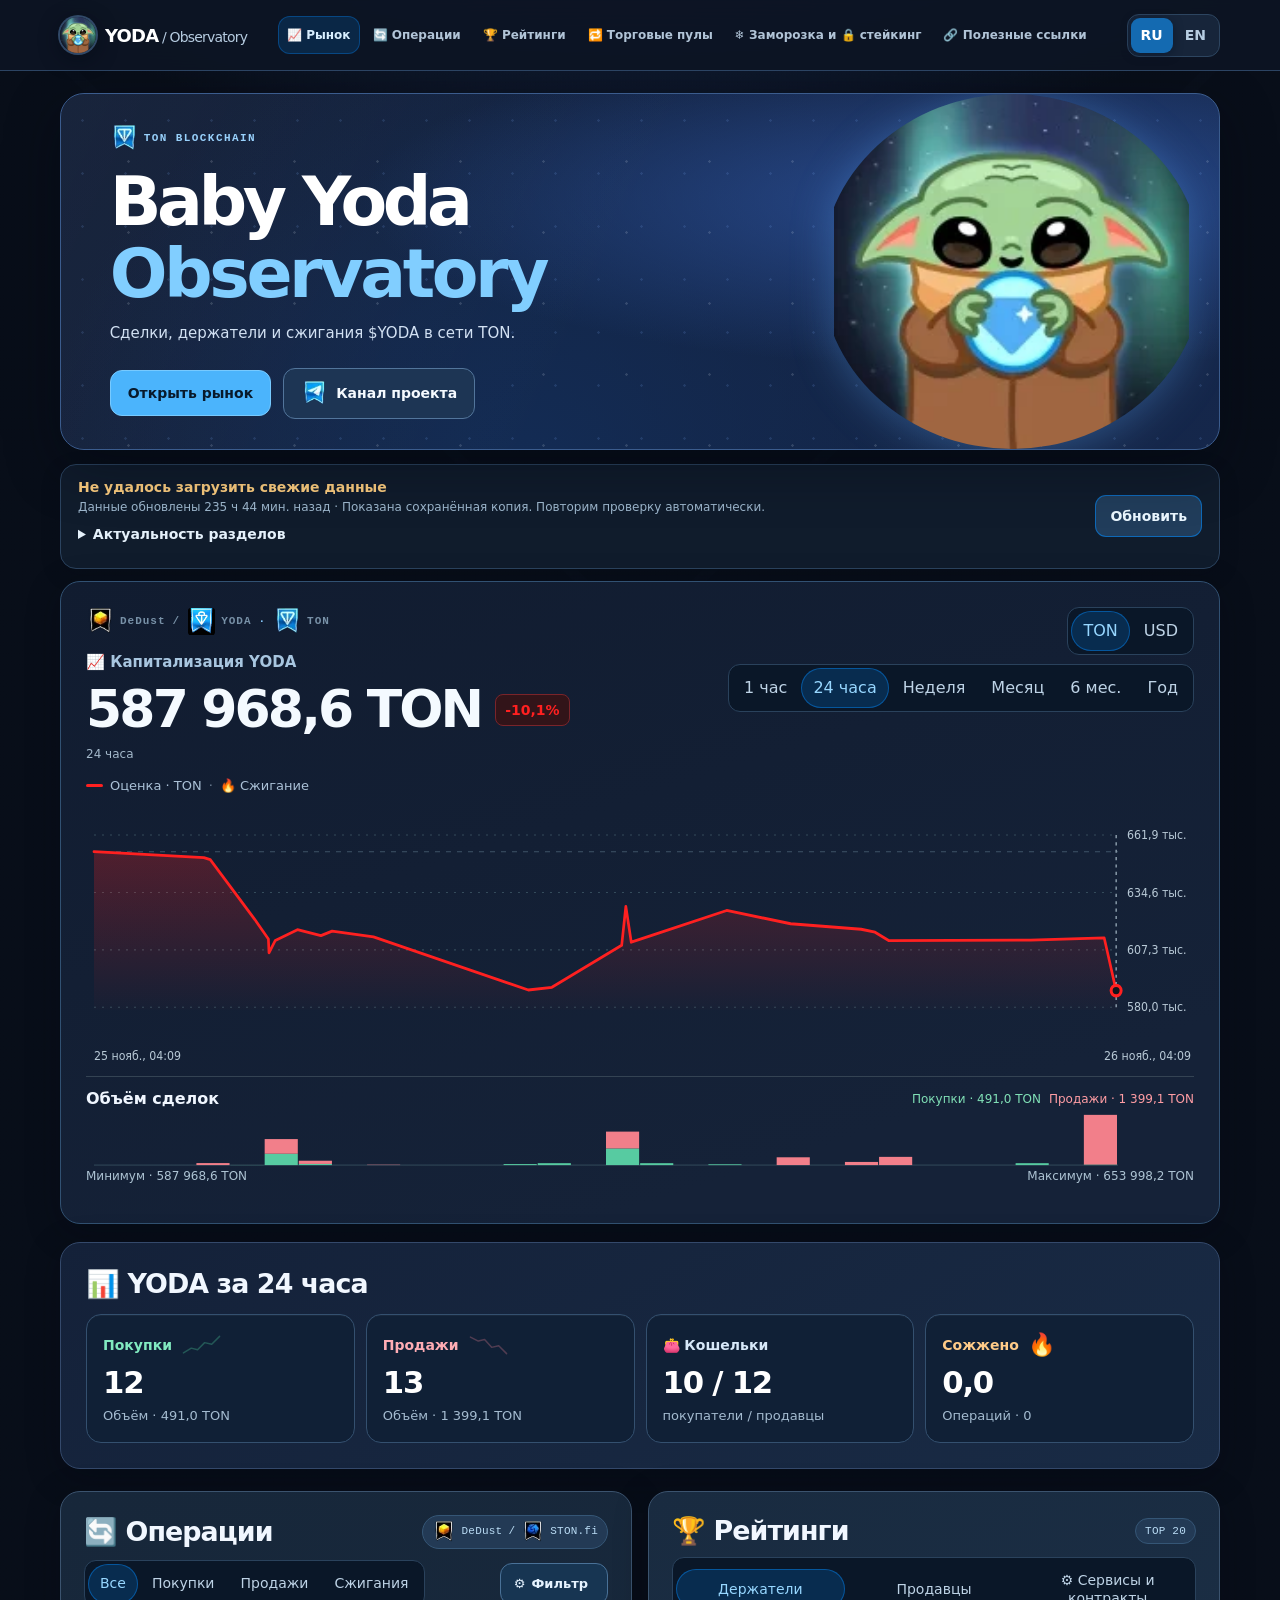
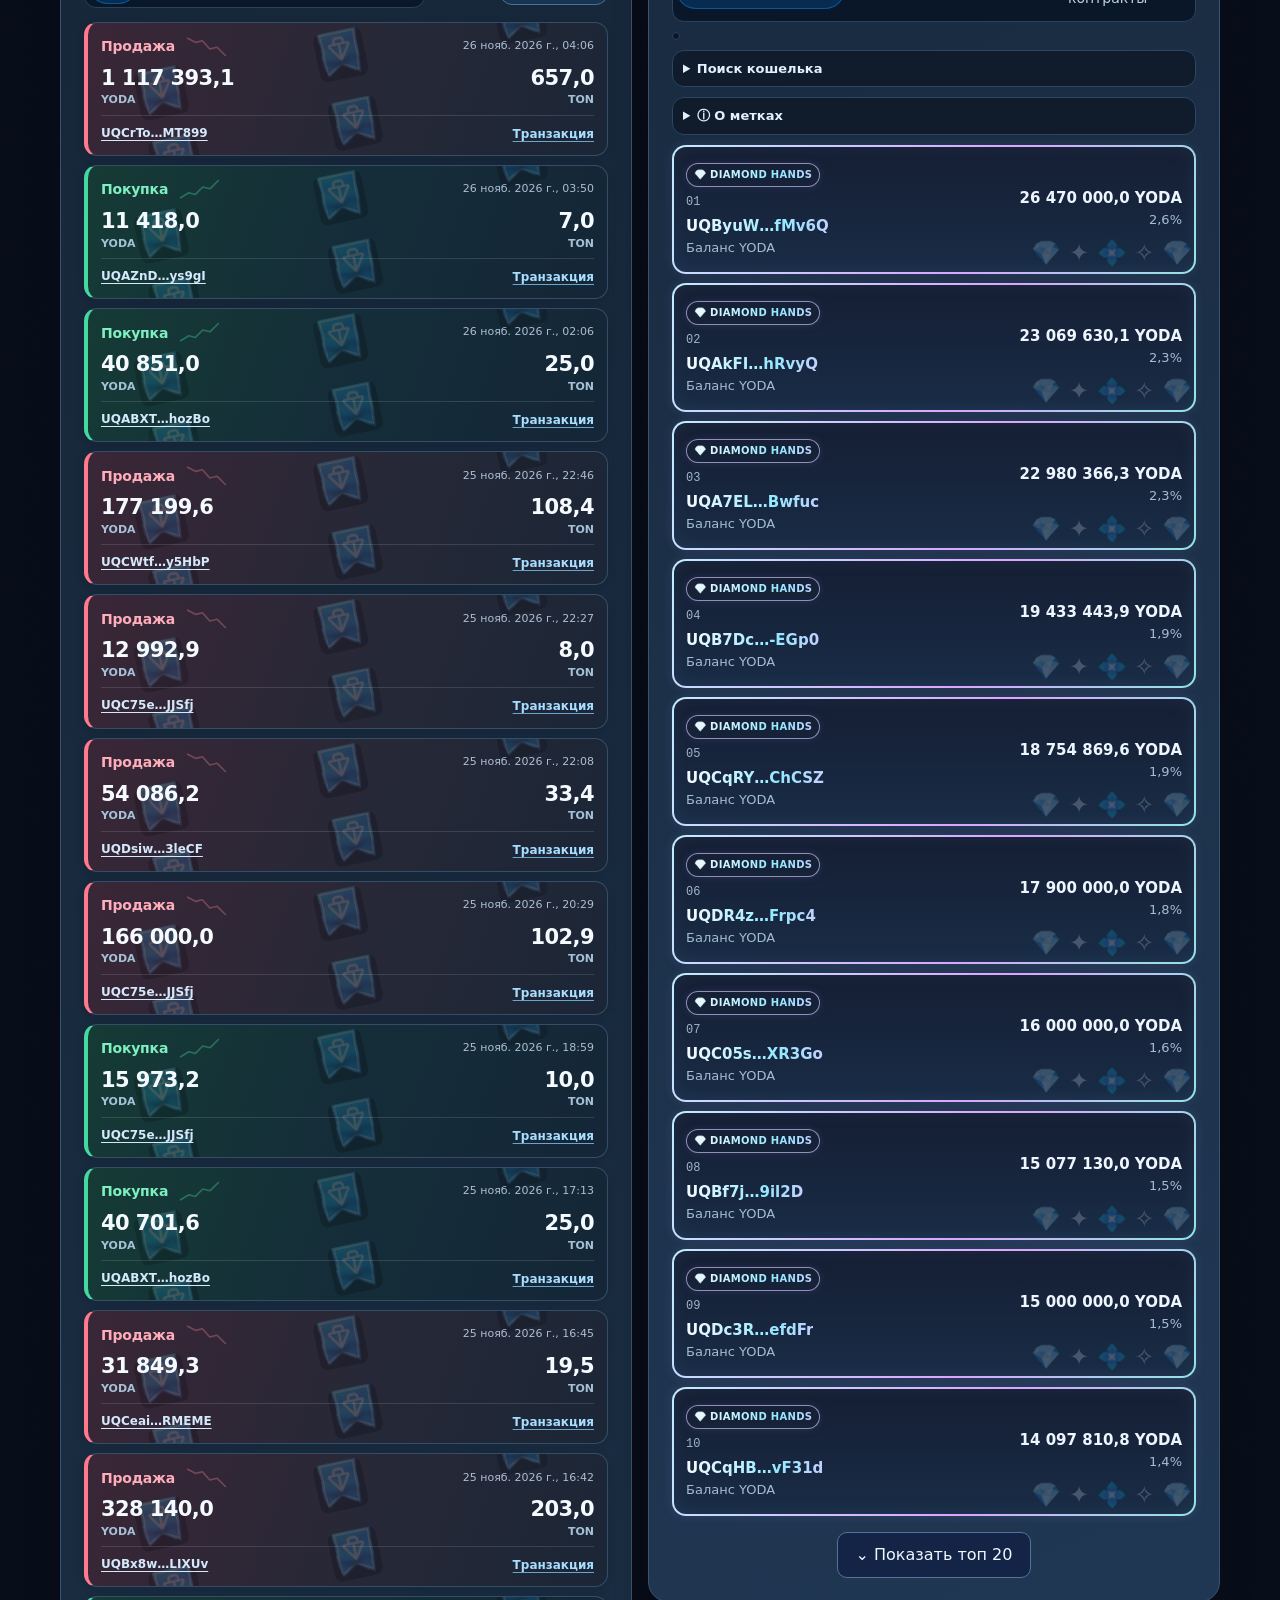
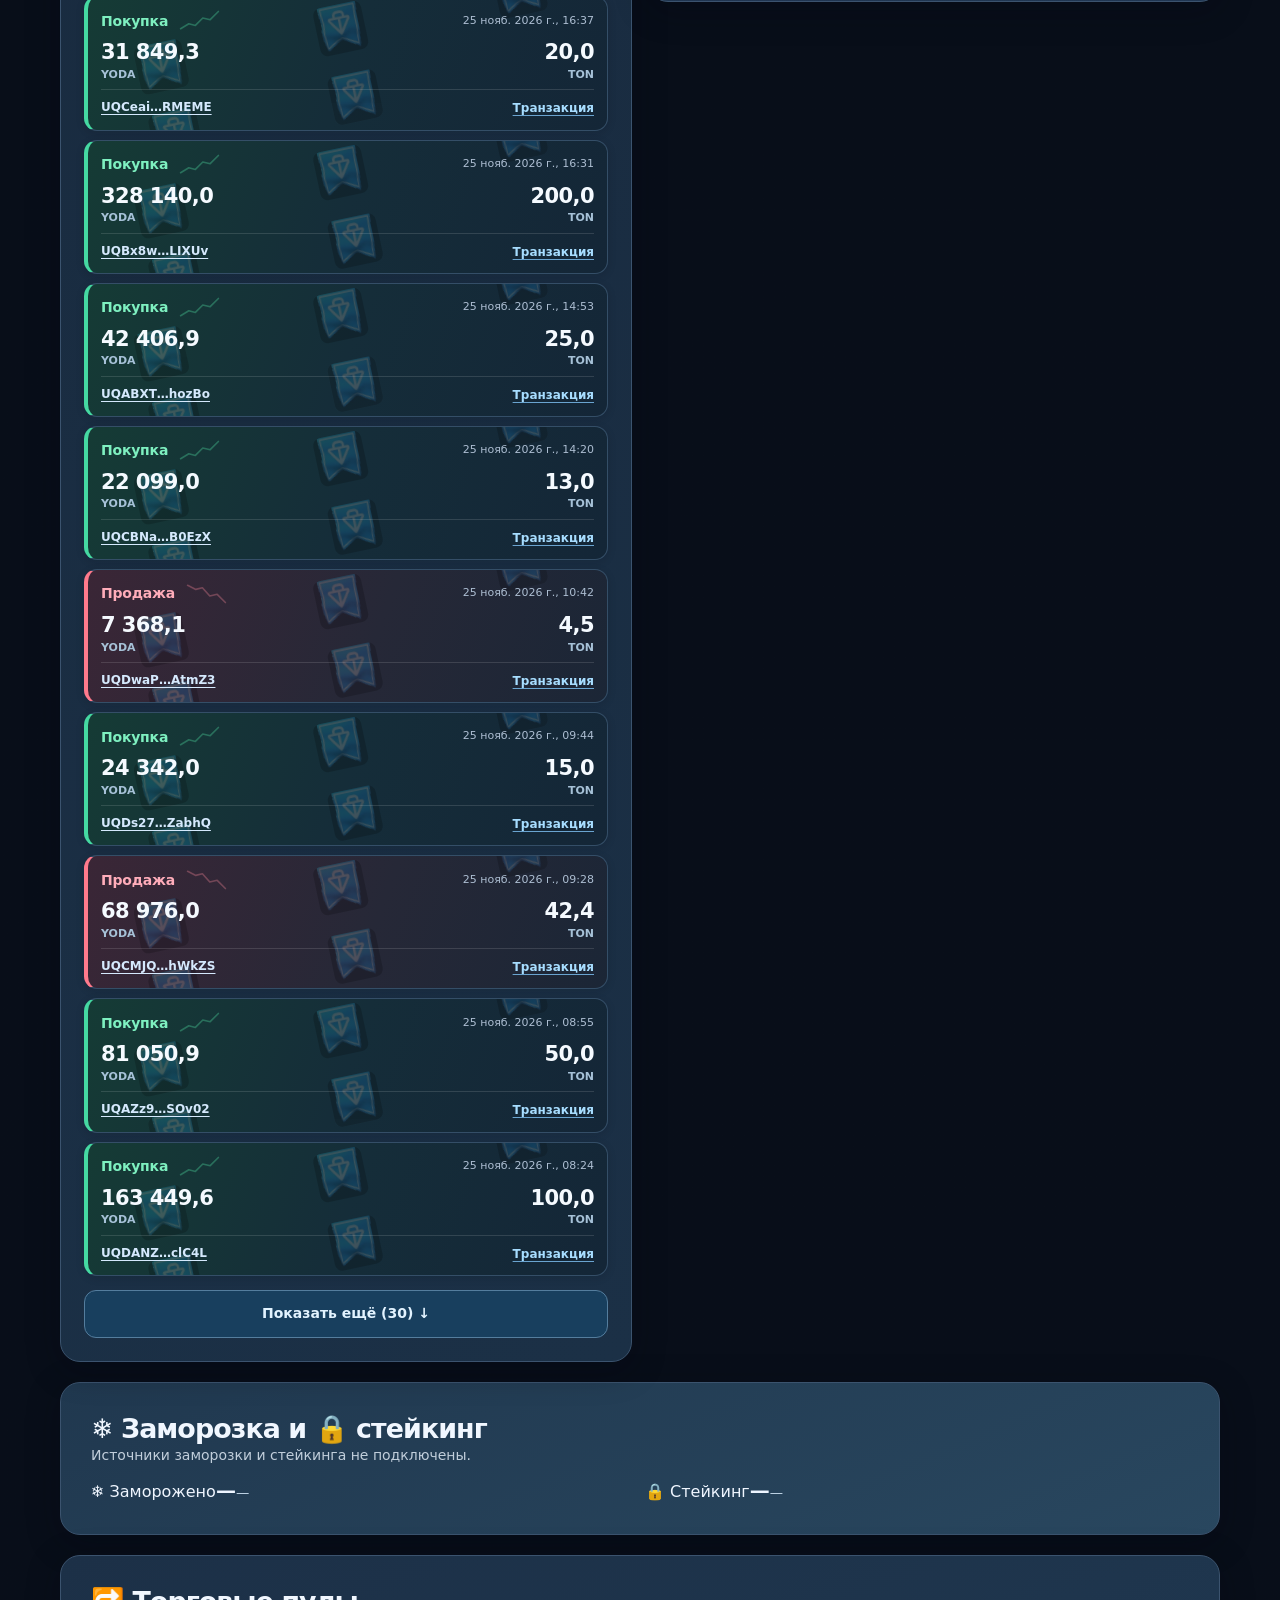
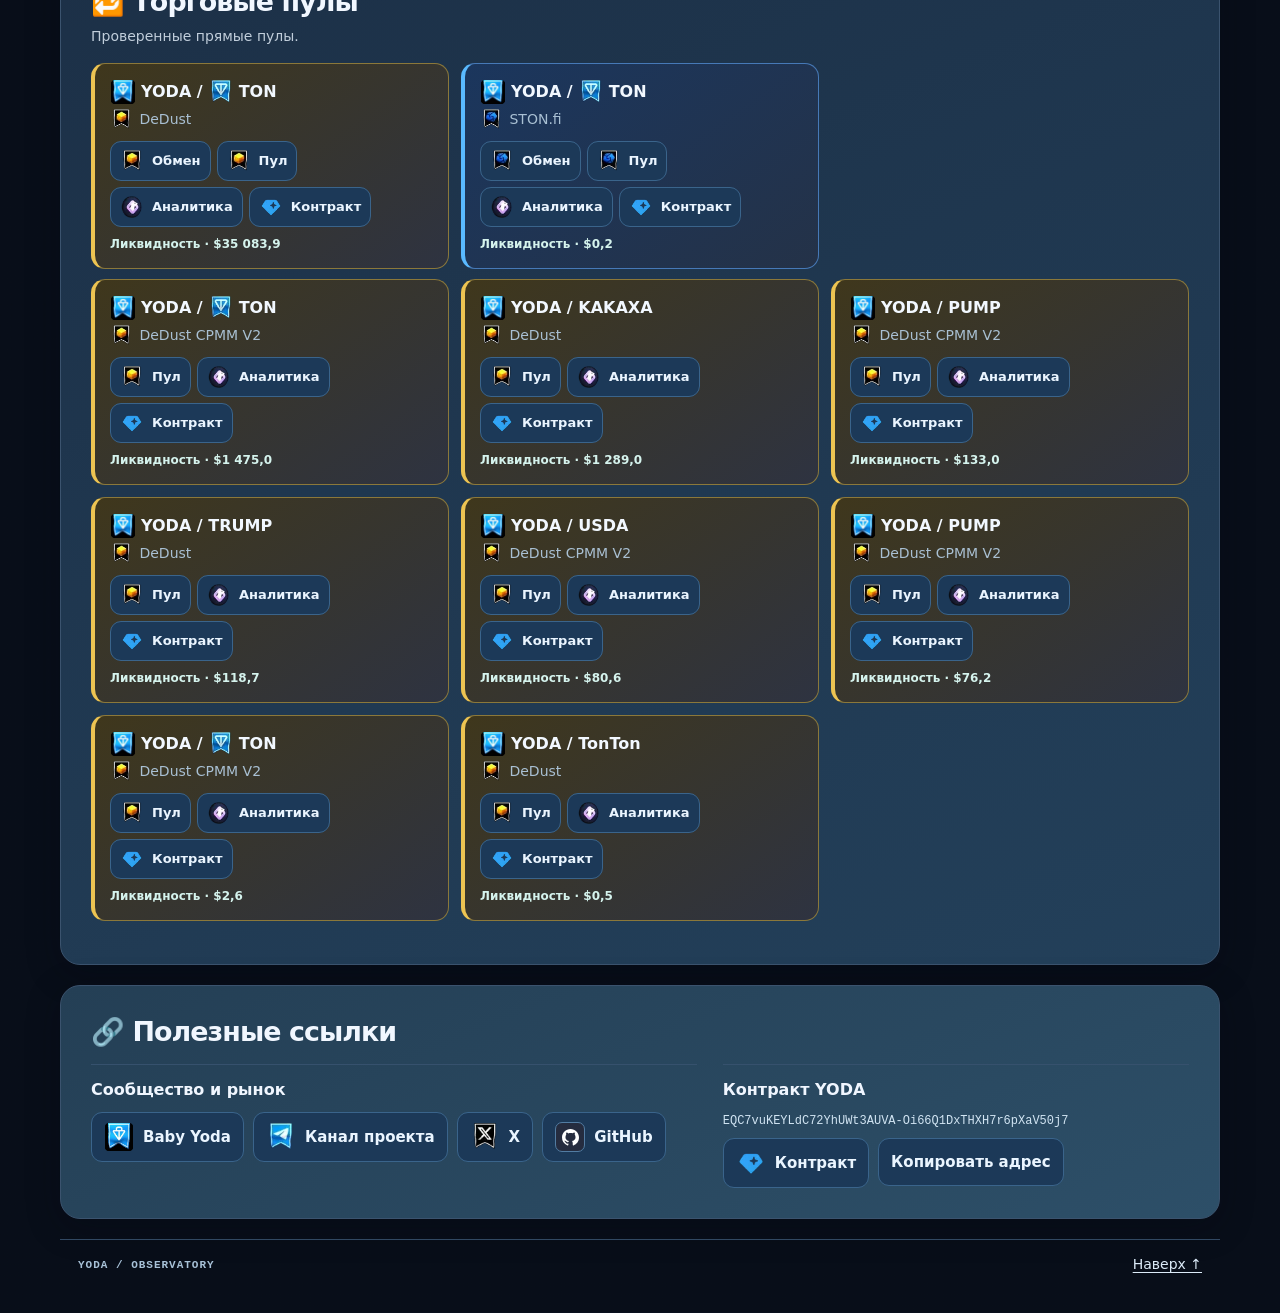
==== commit 3b07f5d7: "Refresh YODA snapshot" ====
--- a/index.html
+++ b/index.html
@@ -1145,7 +1145,7 @@
 <section id="links" class="panel resources"><h2 data-t="links"></h2><div class="resourcesGrid"><article><h3 data-t="projectResources"></h3><div class="resourceList"><a href="https://babyyoda.lol" target="_blank" rel="noopener noreferrer">Baby Yoda</a><a href="https://t.me/BabyYodaTONCHAIN" target="_blank" rel="noopener noreferrer" data-t="projectChannel">Канал проекта</a><a href="https://x.com/yodaonton" target="_blank" rel="noopener noreferrer">X</a><a href="https://github.com/Freebielife/YODA">GitHub</a></div></article><article><h3 data-t="contractLabel"></h3><p class="contract" id="contractAddress"></p><div class="resourceList"><a id="contract" data-t="exploreContract"></a><button id="copy"></button></div></article></div></section>
 <footer><span>YODA / OBSERVATORY</span><a href="#top" data-t="up"></a></footer></main>
 
-<script id="snapshot" type="application/json">{"schema":1,"token":"EQC7vuKEYLdC72YhUWt3AUVA-Oi66Q1DxTHXH7r6pXaV50j7","updated":1795665978,"errors":[],"refreshStatus":{"holders":{"attemptedAt":1795665602,"ok":true,"lastSuccess":1795665602},"burns":{"attemptedAt":1795665602,"ok":true,"lastSuccess":1795665602},"zeroBurns":{"attemptedAt":1795665602,"ok":true,"lastSuccess":1795665602},"trades":{"attemptedAt":1795665602,"ok":true,"lastSuccess":1795665602},"rates":{"attemptedAt":1795665602,"ok":true,"lastSuccess":1795665602},"pools":{"attemptedAt":1795665602,"ok":true,"lastSuccess":1795665602},"identity":{"attemptedAt":1795665602,"ok":true,"lastSuccess":1795665602},"badges":{"attemptedAt":1795665602,"ok":true,"lastSuccess":1795665602},"domains":{"attemptedAt":1795665602,"ok":true,"lastSuccess":1795665602},"fragmentNumbers":{"attemptedAt":1795665602,"ok":true,"lastSuccess":1795665602}},"holders":{"totalSupply":"999999998.55","holderCount":2355,"holders":[{"wallet":"0:93440eb13ec76de38ef17cb80912cd76490eca3a56fda19e11d691f447ee2ac7","name":null,"tokenAmount":"29495081.899874188","share":2.949508194264206},{"wallet":"0:72b964c15f331c828af2c0cd31ccdc6675f1f4dea4f8b1314ccaf9ebe2585f32","name":null,"tokenAmount":"26470000","share":2.64700000383815},{"wallet":"0:24148c6a4e459fdbd7c5ba60973c6cf91ca6c75ae2f161850743b96f585ca146","name":null,"tokenAmount":"23069630.065416344","share":2.3069630098867306},{"wallet":"0:3b10b8fc68d6d7bcff669aba5fbfdbbb17095eaf8fa7e7c085da33a1770381c1","name":null,"tokenAmount":"22980366.307068093","share":2.2980366340389624},{"wallet":"0:7b0dcf0a1c4446ea0894cfa5a4c929e4630729d6e106a220ad056c4b25aebe10","name":null,"tokenAmount":"19433443.871245623","share":1.9433443899424117},{"wallet":"0:aa458820cd9085dda189d39ba152dc01ec0942c2100eaaeea8e0e713e5dec284","name":null,"tokenAmount":"18754869.611159876","share":1.8754869638354437},{"wallet":"0:d1e33343f06342afa113653582e3cbd9557a1805d7dc8ccb5302ab036e6245ae","name":null,"tokenAmount":"17900000","share":1.7900000025955},{"wallet":"0:b4e6c668037bb14395baf6ba454b42affe233650162bb720cbeca7e325b61747","name":null,"tokenAmount":"16000000.045854672","share":1.6000000069054672},{"wallet":"0:5fee3da6a5a4b2abaefea04c63112cd66fcc3d719fe3b1fbdda10e37fcdf3d8a","name":null,"tokenAmount":"15077130.001648194","share":1.5077130023510033},{"wallet":"0:dcdd14d829a85348a076259e71c24c56fcadec9f28e2b5e53154521e5cc7de7d","name":null,"tokenAmount":"15000000","share":1.500000002175},{"wallet":"0:aa1c16c87b6c11c9af04dc1d1bc2b8876d52265c462f6162fc8bfc43218f2f17","name":null,"tokenAmount":"14097810.791952986","share":1.409781081239481},{"wallet":"0:a7b64ddff42e3b06ddb35e1cced47e46584e880206509e00c74ac2bafe1252b8","name":null,"tokenAmount":"13000000","share":1.300000001885},{"wallet":"0:1779ccb79e0b3eb8e3ea15b6f7f2b6e0aa3f4b3d206a03bb810759124503a030","name":null,"tokenAmount":"12877042.177077482","share":1.2877042195749193},{"wallet":"0:4b49e675d823aab893da4864d4b601c6df4940f9efa389240e6ae12c4cac340f","name":null,"tokenAmount":"12076398.032375732","share":1.207639804988651},{"wallet":"0:2c8aaa31218330420637a535dfa345d238973f8036e815fb36ee7fd56607fd05","name":null,"tokenAmount":"11000100","share":1.1000100015950145},{"wallet":"0:64398666f8795108bffe721a6c93adc658f93072cb8daa2e3a68f3c9c179e372","name":null,"tokenAmount":"10537438.77017361","share":1.0537438785452897},{"wallet":"0:7beec41690828ceac5043564831b7f31d7c847f2612199df8e652969395dc22f","name":null,"tokenAmount":"10145020.933796347","share":1.0145020948506627},{"wallet":"0:ef4532cb04bdad776d06aba0a38fa3be2bcaf86b47ee53e848d9f40760f5ff22","name":"batmaks911.ton","tokenAmount":"10081237.884443228","share":1.0081237899061022},{"wallet":"0:744551266ee6de08c1cf8fbf991a37ce1fc1069c9c6438f01b118527cb936dd4","name":null,"tokenAmount":"10050792.167354994","share":1.0050792181928643},{"wallet":"0:3754852be6a4caf0f7a90ab1617f59aacfa604213849437e4e4e89d75631cdc1","name":null,"tokenAmount":"10009594.136672926","share":1.0009594151186838},{"wallet":"0:cf563aac43f868c50503119f2d496fd4152977301f50722494b737325f57f72d","name":"dedustfund.ton","tokenAmount":"9974153.37501017","share":0.9974153389472692},{"wallet":"0:7b251c2ddab36f4a9275ba527e2b397da17f0c00dda62ee74877f8c087b20019","name":null,"tokenAmount":"9950177.244798713","share":0.995017725922647},{"wallet":"0:3d1e03b6a00b029927e66e29b124cf7f53952a69f815614a3a5c653511d4c9f1","name":null,"tokenAmount":"9489596.184355641","share":0.9489596198115555},{"wallet":"0:1f14a8ae11cd3b52fcb83d64a48e9d3f740472f1f6d64960c46d5417678dabe0","name":null,"tokenAmount":"9450000","share":0.94500000137025},{"wallet":"0:a8f641e2c97deabe8bef338d20387f07fa4ef71e2b0c7d27f9c6ae4c15378fd7","name":null,"tokenAmount":"9071566.539169634","share":0.9071566552323406},{"wallet":"0:cde3e46a3bb0c8c506cf2966e249e04c0213659d9862913488d4eccf8f359574","name":null,"tokenAmount":"8928368.352020577","share":0.8928368364966711},{"wallet":"0:523f960088b72c17becbaa70378ef4bfafdb52b8608fb6397b716097cc0882de","name":null,"tokenAmount":"8871896.003814098","share":0.8871896016678347},{"wallet":"0:a71ca08d0c5dcde144202634c5a58c611c462e31a19433c69f05f16b75ed987b","name":null,"tokenAmount":"8363455.99455074","share":0.8363456006677751},{"wallet":"0:6e7d2b7d9c2d4aa185865ec7d3572ffe1a40319503d3fbb299c1a3e9ac8257d0","name":null,"tokenAmount":"8023815.482114715","share":0.8023815493749248},{"wallet":"0:1ec980494ca606ebcac839074a8e5bbe0e0968c51ffd8004eef45502389f931e","name":null,"tokenAmount":"8023361.3441517","share":0.8023361355785574},{"wallet":"0:b8c9dd9d4af64ab5709194401e99dad69a3d1faa6f0de53f715c20e16fb20b4e","name":null,"tokenAmount":"8000000","share":0.80000000116},{"wallet":"0:8e724be0fab190bf6cfb46e4f92566eef33a4c761747d80597023c6307a035b7","name":null,"tokenAmount":"7800006.845548088","share":0.7800006856858098},{"wallet":"0:e7ead864fcc310a366e236847b209a05e63ff9c3c470080ae492471fcd550e19","name":null,"tokenAmount":"7595167.269644133","share":0.7595167280657126},{"wallet":"0:267c7e53aba9897bb0a9d7303663cb9bdaf517c05f7d0ea126cbdc462259a1c2","name":null,"tokenAmount":"6936249.537440783","share":0.6936249547498344},{"wallet":"0:8950783267668f7b3f618ae6cdfb9d5739dae2c40eee41bc74aa26504f42bbbf","name":null,"tokenAmount":"6775141.733918082","share":0.6775141743742038},{"wallet":"0:7679d6b0536a42182c3fcedff4bab74d2a2ef40920c5e7a120a87750336e7d7e","name":null,"tokenAmount":"6652441.276539344","share":0.6652441286185384},{"wallet":"0:22a5609d6ee4430d5c7bc434f99276cda31e6f2852be113f626a19120e9871d3","name":null,"tokenAmount":"6434508.467342805","share":0.6434508476672842},{"wallet":"0:9fec3582e9dc0a3b0679572a60b956fe1975ffc25d6447e81fcefb92476bb82c","name":null,"tokenAmount":"6157877.230633636","share":0.6157877239562558},{"wallet":"0:77b50cdf62da6848d4549a6ee697f7b1f461a5991ab104ef9ec40e876115f9da","name":null,"tokenAmount":"5565141.321549899","share":0.5565141329619354},{"wallet":"0:0a6967cf25611abd5a0d25d4623ceb026f99180b6f8ff2189b2c675226efc068","name":null,"tokenAmount":"5494164.948808015","share":0.5494164956774554},{"wallet":"0:e615c5eaf814d31daa66503f36c501d25bef05a7f66a51a9430a064d93d59820","name":null,"tokenAmount":"5443778.785396107","share":0.5443778793289586},{"wallet":"0:326ba29164d21c44dcbb07d004540374c951a19b6d713dcda8ee6c151d378fff","name":null,"tokenAmount":"5409213.737755853","share":0.5409213745599213},{"wallet":"0:08bf3801392bf501e52c4f37d78b9c1245735d3bc50fd5886a374e7bd5928d58","name":null,"tokenAmount":"5312893.227033698","share":0.5312893234737394},{"wallet":"0:472f7669c1c8d01a7ea8ef7a81f9e3c357fae3dc9e7c8c3584d28dd3dbd40997","name":null,"tokenAmount":"5229000","share":0.522900000758205},{"wallet":"0:143325ce46813ba602cacdf0783bda9e55976c6054ebf3c8bfd7fd1d242d3cd1","name":null,"tokenAmount":"5217491.963579958","share":0.5217491971145322},{"wallet":"0:bbbaaadfebc8773ff1fdaf3ba81a70c440e8af0da12d1eb77d360b48750ef869","name":null,"tokenAmount":"5171575.301581413","share":0.5171575309080197},{"wallet":"0:fa441fc3fc78836b3238d7d5a1e2659d26b8580ae1b744eefb9f8ad4fec72acb","name":null,"tokenAmount":"5003000","share":0.500300000725435},{"wallet":"0:fed8b0538714a2eef93e26a7118bb92462c21ac159b07705cbe61b59ac2f250e","name":null,"tokenAmount":"4857860.516921541","share":0.4857860523965439},{"wallet":"0:5305d451ee2b0a74cdb959635822971cfb9c4f7e12d230217866b4356611ec4b","name":null,"tokenAmount":"4615782.271559433","share":0.4615782278252317},{"wallet":"0:7d741152aef83cb8b035b23679a9fa06aa4b5af71cbd5a7c8fcdff362b905c38","name":null,"tokenAmount":"4540406.558844366","share":0.4540406565427956},{"wallet":"0:10a4dc00546195885b8b5fb480608a4212b7844f9fe1fee46ebaa0cfcc6ba52e","name":null,"tokenAmount":"4500419.487396234","share":0.4500419493921842},{"wallet":"0:d4d9e5ddd99c9238e54b7a52f64047c8b97d9d38773819afe99d3124f9f0e28c","name":null,"tokenAmount":"4500010.393555431","share":0.4500010400080446},{"wallet":"0:c621a5ce191873b0ef8332f63a03004ffc45cd33b4be46f9450ef96d309eebf3","name":null,"tokenAmount":"4488739.428143524","share":0.44887394346521964},{"wallet":"0:b7d4be3595d237166182ad5644bac25b60a10b8b8cb730e99fa4ea7d34a765a2","name":null,"tokenAmount":"4426640.263510759","share":0.4426640269929387},{"wallet":"0:2ff166bfd61157fb5da1829b26cf95251ebda91723f0eb919dafefaa4c3b8620","name":null,"tokenAmount":"4280234.075170943","share":0.42802340813772827},{"wallet":"0:f8cc36b1ae24de8179302b40b377e19c9535306eb92ecc95eeaa1995b9e8be07","name":null,"tokenAmount":"4269526.590450254","share":0.4269526596641068},{"wallet":"0:26fab470a6d54165566711f5588a7bd36ebbb22ddf7a9abba6ff726d06b72dba","name":null,"tokenAmount":"4267777.068860631","share":0.4267777075048908},{"wallet":"0:9e513b8b328d5e8617914589d1cc353a63a23eafce4029dd85478ad4ca5e844d","name":null,"tokenAmount":"4084643.74382205","share":0.40846437497447835},{"wallet":"0:9d8e6c59c44f8d0e37a295db38d36025dd93a2aec0d861914ccfa5462bd4a208","name":null,"tokenAmount":"4074991.125302588","share":0.4074991131211325},{"wallet":"0:59d4ea9fe4822b1e237f3ccad42c59663854a278e5ef73c61f90a93268dbedcb","name":null,"tokenAmount":"4044917.944243101","share":0.4044917950108232},{"wallet":"0:8b4fa2db63e79cf0e92dc0d95eff3ecf2077e0016575b77004a6ad741911d8d0","name":null,"tokenAmount":"4001804.691961433","share":0.400180469776405},{"wallet":"0:42b60e37fc5ed1e3fa9966300ff56faf691fba171467617bfd978bc8bbc9b526","name":null,"tokenAmount":"3927600.056088331","share":0.3927600061783351},{"wallet":"0:476eb2766bea882627424343a3e6ea67b61323a8bf2a920ea2d2d0f8fd07ea11","name":null,"tokenAmount":"3908242.639730799","share":0.3908242645397751},{"wallet":"0:8ecef9c91a0701fd20ecc1530ec1b7c5ebf9c91c3bc01bac8fe7cb8c480dd363","name":null,"tokenAmount":"3806790","share":0.38067900055198456},{"wallet":"0:7b0990f9d292091de2a70ca6f651889f5f1787d73420d06dcf3b24b1b6b13b73","name":null,"tokenAmount":"3800000.000055757","share":0.3800000005565757},{"wallet":"0:c0c8e0dd6054341842743348d6a10402ee188f09b211b43bb7f17ebcdfac4968","name":null,"tokenAmount":"3786816.762318372","share":0.3786816767809256},{"wallet":"0:9dc4270933e3d43e8a3054102c5764c31c6f8b30b9ed37c4b196fe41e61e0e22","name":null,"tokenAmount":"3782329.162709489","share":0.37823291681938664},{"wallet":"0:c12892657eca1b7692e0a95b0519d1cee4cefa634fc303fc541d3b1f8bc6910c","name":null,"tokenAmount":"3777387","share":0.37773870054772113},{"wallet":"0:05137203f08f515f4be71608deecece544a038061007d78455abc3454068bb11","name":null,"tokenAmount":"3699821.209410161","share":0.36998212147749016},{"wallet":"0:6c70db888b36a7165edafe92dba1efeae80a19c09fa69ddc3c00429b3c9a554b","name":null,"tokenAmount":"3697810.963467606","share":0.3697810968829432},{"wallet":"0:759653551d7b15477d8b6897c8602ec8fd16d6a5bc5bc20785277160f8309daf","name":null,"tokenAmount":"3670420","share":0.3670420005322109},{"wallet":"0:66cec988ed6a39553375bc16c77945bb91f5a869ab0675a6d9aa41dba805f19a","name":"gwhale.ton","tokenAmount":"3651821.660217145","share":0.36518216655122865},{"wallet":"0:5918e17528db172a6c3eb65c57265723bdf3b08da2f970af954139c3b5119862","name":null,"tokenAmount":"3560126.061955485","share":0.35601260671176677},{"wallet":"0:d1ee5990301ea18c48857626f1038359088af9b20a41ed13b18460bf958f0d68","name":null,"tokenAmount":"3534274.874309452","share":0.35342748794341505},{"wallet":"0:8bcf981c0404445b3bca1b24f59c49c0191672fa09857c46089be8e896b359ce","name":null,"tokenAmount":"3520641.508202764","share":0.3520641513307694},{"wallet":"0:cd72ee82674eed87d7631b054fc1ff6fd8d079563a37c9e7d983b30885cd61e8","name":null,"tokenAmount":"3300942.455732703","share":0.33009424605190696},{"wallet":"0:8da3641a68c17ea0ea05d713984f1a831b87af3cf083a5a5b0b008f45dff7df8","name":null,"tokenAmount":"3287999.979624053","share":0.3287999984391653},{"wallet":"0:2ecaa0f74a77f517083f5540d11132d796354ab61dd62b2c2ba16acc41c3c6a1","name":null,"tokenAmount":"3256564.723780513","share":0.3256564728502532},{"wallet":"0:372fd1f400a235543c8d6e6c57795c6d8e629a67b909b83aeaedd05ef0d960f3","name":null,"tokenAmount":"3217781.369415002","share":0.3217781374080785},{"wallet":"0:d3771108aa52db9f735f8d8e7229ed53478015d983f76159ea740598e83b4391","name":null,"tokenAmount":"3204887.003088513","share":0.3204887007735599},{"wallet":"0:f027454199ad9e289cec8dce51c944bdd7f33ee16b701e74c19f04372b5fe243","name":null,"tokenAmount":"3163876.239173859","share":0.316387624376148},{"wallet":"0:b0e889d08f09402a0f2a4ec32d2feb40d861f27e04de77f062cf7ceeddacbb06","name":null,"tokenAmount":"3152542.49418667","share":0.31525424987578565},{"wallet":"0:9f2315958d5573d45f07b208fd5335f05345601e223892f5a14ed82db0b7ce58","name":null,"tokenAmount":"3137799.73701236","share":0.31377997415621695},{"wallet":"0:798f08c54988657f76753e315e00c05dafb21de6b1e39ef810126563fe9b33a4","name":null,"tokenAmount":"3130293.022197117","share":0.3130293026736042},{"wallet":"0:c33a67fac69cad53e108437709925fee4e83fc431659a0ccfaede530ca382062","name":null,"tokenAmount":"3100000","share":0.3100000004495},{"wallet":"0:d0d9fdc311298cd9b888414194d4218e59b14a96a49a88d93bb0832febe10093","name":null,"tokenAmount":"3074251.624968938","share":0.3074251629426603},{"wallet":"0:72398ba2fc178af142340c0cddd14bda48eca0d038b4f97d19b0adec58c87940","name":null,"tokenAmount":"3000000.04199447","share":0.300000004634447},{"wallet":"0:0a9539787a870eadb31c4e548777b06bfd5b98e6f65056fa4b7abd3b655bdb41","name":null,"tokenAmount":"3000000","share":0.300000000435},{"wallet":"0:51504506524d0b08570d2a59d068324d67086a1d0dedcd2f63b670ad453e5360","name":null,"tokenAmount":"3000000","share":0.300000000435},{"wallet":"0:6c0bfe6e8311aef93923ff386a2697bc294e1314b98155c64b3a9c0e6177f886","name":null,"tokenAmount":"2805921.927824875","share":0.2805921931893462},{"wallet":"0:590e600df9caeceed1d021675734ca52c46ae2eac5f80c0199486214a0f5bb7b","name":null,"tokenAmount":"2764736.142605445","share":0.2764736146614312},{"wallet":"0:aea33306a7ae5b1d52a9c196304580c5e7e453778b6e51d74d1ebc9332475b25","name":null,"tokenAmount":"2757022.30940478","share":0.27570223134024624},{"wallet":"0:4c5606b528657f9bb5c73ff1beab4e54efa23e24921b4cd350db46f88eecd8ea","name":null,"tokenAmount":"2728360.891010789","share":0.27283608949669125},{"wallet":"0:33223b299670688fd5036aee85eb654e4f30677f159761921994074b0cf1225c","name":null,"tokenAmount":"2660152.463055188","share":0.2660152466912409},{"wallet":"0:91cbc5954d77041506effae62bf66d42b58d07c5088ae0ddda90d5ddabacc56d","name":null,"tokenAmount":"2646250.847272318","share":0.2646250851109382},{"wallet":"0:b73d7f2b5e6732db69096b332e4925d3cde2084a00787d7068fbfe861fad0439","name":"vsadesamemakovce.ton","tokenAmount":"2641008.317332009","share":0.2641008321161471},{"wallet":"0:556a39e9792cf05f923f036f4f1b441aba1e91a0a6a5972d5f41e419888d83af","name":null,"tokenAmount":"2578757.677219144","share":0.2578757680958343},{"wallet":"0:620a1ebc85a7e065f71c87a056cf0984d5c9c762592f12a805af1ce80ba71e39","name":null,"tokenAmount":"2500000","share":0.2500000003625},{"wallet":"0:bb87e14b2dfb5b140589383f9b7fcb3ad40affb8e3cc115b577fe59587aab6f0","name":null,"tokenAmount":"2402021.985148528","share":0.24020219886314598},{"wallet":"0:66e555baf2d55b290f389dea4048b557558a82f0c7caa3baa595f871cdb76e4a","name":null,"tokenAmount":"2384406.669475758","share":0.23844066729331476}],"asOf":1795665602},"engineVersion":"1.3.0","methodology":{"valuation":"last observed swap in primary_pool times CURRENT total supply; not circulating market cap","primary_pool":"EQBjBklMBO8hh8cFSeyVNB0GEimYOO9IZ6WDLXjuL45Dsbxu","sellers":"sum of successful supported native TON swap sales; service roles excluded","holders":"balances excluding known services and identified contracts; unclassified accounts may remain until verified","burns":"accepted burn notifications and zero-address transfers shown as distinct evidence","usd":"historical TON/USD rate from CoinGecko","history":"incremental confirmed swaps; missing intervals remain partial"},"serviceRegistry":{"asOf":1795665602,"source":"https://github.com/tonkeeper/ton-assets/blob/main/accounts.json","sha256":"4286bd47e11399901a7d713c9e98a5dba17300d76fe272f4f5d46110a84f4e2e","entries":{"0:ad8afecfacc248996885d8be6824280f9f3a7e54c2f6080b7971b9f556c280c4":"Crypto Bot","0:dddcd3cdad60af4c0d69389f567ad51d0c263fa4968d655ab424c69aadaf9322":"Wallet Bot 1","0:436a76c2794a88e3fbfec6b9c0374fc8db046f10868b835420d9937973a665d4":"Wallet Bot 2","0:6e814e6450e8c578067bb656298fb4d01397dd15018d7f34dc369eaba4c2111c":"Wallet Bot 3","0:5f00decb7da51881764dc3959cec60609045f6ca1b89e646bde49d492705d77f":"OKX 1","0:f15db2c62cd86aff0860d39c491fc73a31395fafeb5945e644498562260c782e":"OKX 2","0:e7e86da08742ed933434ffeb8f08a63c7e100ee842e25f599a9cbf0891574a6c":"OKX 3","0:0338def34b84c6ee9134a04ab1601450be446340a37ae259de57cb37bdb590cd":"OKX 4","0:a30a49ec725e9f57244b66af4c2da7ab76004b4fce80d3a34b1cd0c37762abce":"OKX 5","0:24da1e7b8da901e5b3dd0f98c397feb6e5a5ea483195a8b6bd0682cf2c5327ae":"OKX 6","0:7f2e84c723d8b6b6b1aacf810c8c26ab23c22022b464b87104b2d3065b0ea70b":"OKX 7","0:854ec4521efd52ad43bcf1988e4c44ebdf9a26ad18fa51abfdb685fc3b348a5c":"OKX 8","0:f9bdc0de461c1a2e002fada9550bbb095c8f9f73668d70c517a9cc7e050f8e5a":"OKX 9","0:9b9b739de2527ae72d21083f5198d710c7288453b4733e57ecadb2e189ac829c":"OKX 10","0:b31535e934db05bbc220267467903c8108bdabcbc2a06588838b726ddf589ef0":"FTX","0:57eb74407604a19f7e04005315ef70aeb7b675e6551977586756f6baf12125ee":"MEXC 1","0:1c7bd690f4f93de8b93db5790129dab65926c6e1fc9b57380089db5529516630":"MEXC 2","0:d887d0e2d1c4fc4126e71c970d33ab1896940000eae703bb1ab6cecc830777e3":"MEXC 3","0:7994848c1fcbcbc57a6a5a987b66eb424b8b54e10759b6b514a66b600c2b0eef":"EXMO","0:8d195793baad9a08c46dc353aebe999341dabd07721b9725f19e18abc3d10d92":"EXMO Cold Storage 1","0:26ab8ae763a3a7c3067d882b7b01cd5d37254cb8768f57b6a47c00028effc7b8":"EXMO Cold Storage 2","0:0130c77346e9ed82df677d107ad6a775c11f9c18f6a05c0dd17906b355850dad":"EXMO Deposit","0:342a359e38357c083968129fddddf049ef5c47315bfbef27505a356bf9f02d65":"CoinEx","0:555f3053e257130374bb831ae0e219e5e5f9ec0ca8f8a0d133369d3d690c64c2":"Huobi Deposit","0:85af78e8d035e920117cda654615cdf371d464480b629e110d3c5310d85ab362":"Huobi","0:80d4123841167ca989ac912443cc99a4b9c1a87584536427ff6fd85c92395ae9":"Kucoin 1","0:b37e57033db21d10b950e6143b658c10c3bf425bd193025960aef7f22dbcf4fc":"Kucoin 2","0:07ce60b7e5f255a88c3707f3fbc79e2cf924ed6b4b7d09c6324f0ba2338a48fa":"Kucoin 3","0:a14b1f452385b2bb984ad2c4441e1d23cae071fdfc096dfba53ebba3b6ff1d10":"lbank.info","0:75726a716f747e60b0371cb0d5d35471e8e1e931003fecc3a0961a8bd82c09c7":"xRocket Bot Cold Storage (Old)","0:c1dc654b598ab84cda4f12372efed8907cedf0901865a58649087373e01b1c24":"xRocket Bot (Old)","0:45614fee399c43d77bb597558791831bc0ee31754cbb2b5b1fbf5a3488ed9940":"xRocket Bot Cold Storage","0:011a8f0a0b36b779af033473274966666d1cd6fb4e77df679375fbd6f970d012":"xRocket Bot","0:c3f1da8ecda8f8cd42bace224ea3f1b6971eaa7f54c492d4d190527b4f573f7c":"Bybit 1","0:4a1f3ebcc66bdcefa90245bdf541a50ada1c688a487534b1587abffd93038834":"Bybit 2","0:cd525c15904d7b4027eae08b318624260f371ce8c9f4fcca0cdb7b583854107c":"Bybit 3","0:ae62a192da96e266161a702cc9f6de91c0c3441f17ceba51bc442dfb2031a30a":"Bybit 4","0:e3ce05c4da977132c24a3b102da8b5fbf2ea9173337b49de346e4a4b057f7579":"Bybit 5","0:e33ef85d174eb457c072d1ee10215b69ab9b64192f7421302ab1c8e26b7ad4bd":"Bybit 6","0:7f97f36dda3f7dedc9e12f8c09c4f89e7fbc17527ab3f67de4c3b155297a56e4":"Bybit 7","0:7d133d4e425c8e00de015513a44e66e6d163b21e71720aec7579965e5de28c55":"Bybit 8","0:f2dc1860686cd658987e2bed8216532d8c004460dadea907cc7d4ad7236c496b":"Bybit 9","0:4a1c20bc9a6f9294f75f1c87a7f383a8b73a483a2e6dcb3630ddbe78b3ccad00":"Bybit 10","0:008bb088e81e38d583826901093567027cc1575ec744ac354fa4eeec302d166d":"bit.com","0:1882478daef1b7ed200cbbdc201bd4ed0b24c2e5f1a4c7c15aeb7e3b1a759193":"Coinone Deposit","0:a4d2072b1edc1355fc7fbee0095beec7889a2d3cfaa9edcf2ce9e128631abbd6":"Coinone Withdrawal","0:f3f4ed0913ab555d023745058f1a6c55a49d4876593cb9bdab1f780a99b185bc":"Paribu","0:f9873509de5a2f97f7b2805f5f7aafab447f43c91e751cc8efabc6d2ea09d78a":"BingX","0:b496b8f73b469ff06a2d89e62c4d70a103fc228c821537b49dff092060bc281f":"Gate.io","0:60ff0b28e2b3839bef250a81be9f2e78a6265b980ec5d24df4e44bbff2c3fb25":"TIDEX","0:23eef28b6da5a368d6c0b8028fd5ed47c26758676bc9db1b5653caaadc969f91":"CWallet","0:00ffafa9fb3d4f837824436d19953c792be6632af73a9b82c4dc69ca07195087":"Matrixport","0:b58c73481f25a280f9705ab3424be850614d823256263ecfa049fa9fb917720d":"QMall","0:00b402b789e5626e1c61b50c5dbe2024426e92f16c0c2fb735396df96046b5fa":"BIT","0:2c54797319837b4c6d014fc991c1a8d4294dfd4d6cec4937e370f1f27db0423f":"Bitforex","0:6a5a76a1538cf9596590ec3708470649c342624bf92e63a6a7a15254ededa904":"Bitfinex","0:59b065c5d66261a5317660e96eee476aa6a11b749bdcbe8c0d1f3dbf24200d1c":"OMPFinex","0:3cd5ad54b190a71caab984b0f210e3742c7f2147b7e9073377d7c6b470017362":"Bitrue","0:6c53cd87cc0d33486db42c1c7fc03dfaeb2f7b815afc368ab1aee567edda3f72":"Coinspot","0:9a582c23266b8ea47eb71118a3c040d42b230b2266fecffe2d3cd390c0922c35":"BigOne","0:dd528505af15c6e5206bdd8f6c9a3b541f80ca98ae8a5066ab3ff8de1ff5e678":"Farhad Exchange","0:2b6f3cda567c385f0645486f3c665a451f56b2969d1be57d86eb77c6077a81d1":"BitTime","0:cdf7f0d7c09036f064272e3c429ed570be49ef29eb3a735b64bbc17915073732":"Bitget","0:e9c0a24ffaa6aa4f228890e71ae9550bfc53a6c57e643bc31c240e18727ac1ce":"Bitget2","0:336502faf83ef5b532d315ba71450b661c90e83fce64d8bc1fd2bf642f3555d9":"Bitget3","0:b308c7f9b4f596f6250175885972549871b05c70ed3619fd5a939401eea972e4":"Bitget4","0:e2d1df206b372db1f3b890e60d185b67aa0c9f1b6b6ff60a05091c8c01b40ac4":"Bitget5","0:7a0dc94da9f48b968dfb87be38d4fab7286288db7a04d3081feee177376d9089":"Bitget6","0:8785ef5ebb0fd24c6911d10f43c00961e9748fa54297a1ac517e3c5fe76bb0be":"Bitget7","0:213b6804c2082135a4a803da8e3b30cfed51aee9af2ad2100334b7f4711d3bcc":"Bitget8","0:573dfe99490a041703e977e4724135c5b8bea0bea67839612247451ca9d5c4cb":"Bitget9","0:de2519a527de7e1d4c1028bdb74e022b28a6e370e4fec3fc27d8d971308f99bb":"Bitget10","0:06476e580e250d0abec5c365a711833483c581d57b908be37d56bdb0e338c312":"Bitget11","0:c9959a997e1d4e4383d8db37b86d2101ce78dcf1f1b3904d9888fe572ef0efd4":"Bitget12","0:c07e51e5b694937758f45f4003071c84f4c4a68bdb168a22c3d6c8b89cd6186f":"Bitget13","0:1797a5c4c50a2b312ce9927ff6f12efd3b0b58ff311445118c2d2e64312b5d79":"Bitget14","0:6083005b354ab1c4785aa8ce8293ee5c9c182e9248f27e9c9074f35c16342083":"Bitget15","0:f99b14600ae44d2f12b178e8c6eabd78892ae82c5e45b6898f9deb7eb203f9c4":"Binance","0:8e91b50381c36dd42accdb51f5cb5d96848568b4924f8079b1a5ae7e10f43eda":"Binance Hot Wallet","0:ca1d9edeef40b3a9dbd9082f3767859547c3ce0bf641d09d58e33a3cf06fb309":"Binance Hot Wallet","0:a2faca7adfebd5c5970108d1f79065cef32b0c143fb13489066b684cdd7ee95c":"BitMart","0:5d5a830e48214791f4ab5352900c624d3bff3c5efd630196b180158eb789990f":"Nobitex","0:cad898b200a0934ee416c2039bbf3f5d7f1a323172875b3c19d378a6f540f7b1":"Nobitex","0:4532d5bcdfb05d3275cbf255bc91c3635cd48d63b719441581c5542a4750fdf5":"Nobitex","0:a32d52ced80a23fe4fe90ba94593ef686de03f9fbdaa069e642826a95234b982":"Nobitex","0:fac8ffcb6f89572a1232d59e91c65909ae408663fd2ceaecd35f35b5e9d670f4":"Bitpin1","0:c14ce5d772539be26fde315a505a1e0514104e76eef776f0b845e57df0557ddb":"Bitpin2","0:dd36441bf4aa8a6a6ecfd763efde1eb82dd86bdcfb1456b45ff4b73f87657184":"Bitpin3","0:402f5d4f4f8bea7b0bd511b9d3771834c1a22bbbbc8a326035eb07aa24f5c9f9":"Crypto.com","0:ca6e8f2a3dfc875b8673d8677f3818c4b8c02d1aa481a86a0c61bd09f8269f1d":"Foxbit","0:60def37fb0e6f41b18a73c2496d96b25442344864ca0ed97189a6f37e2439c56":"Richamster","0:97ad93444915089e812238ff10abe9066d0b03ea3dba2a8630fb9c9f88aa455c":"Wallet in Telegram","0:1f5806c73d03bbc96eb7eebf16067f1f2e8e270cfa16d57001aa9eaf7456f008":"Wallet in Telegram","0:1b44ec553616b0e4551037038834bdf0bdaa1f0440e10f3331d9841585612a68":"Wallet in Telegram","0:cf06c94efdae26faaa1d85092fc4daee78eba09e69c36dac051c1d8ffde35f40":"Wallet in Telegram","0:91887059ba56a03790b0696d7a402ac0691dff62fcd398e813f97d3b2736fa58":"Wallet in Telegram","0:6db0f022632b6269f0d4dbf8ea60a8448bbc2bcfc6812e31af8cc6405c268af7":"Wallet in Telegram","0:dd6ff02c59634745529b99a8d5beeea9f6c38a9188e6a7e96a424e3820c8ac0a":"Wallet in Telegram","0:023895aef955024920a291c6f3715e291df1b3dd254eafa8b09e21a2d58d5897":"Wallet in Telegram","0:f5066318091a8cfb530ec732104ce38f7783d92a6679ffcc0ce0960b0e94c7d0":"Wallet in Telegram","0:0c5684355f5410a923fb7dd59314905dc7ff157b28c9130671c7a4f17007e898":"Wallet in Telegram","0:23fe558cdf44249381aef36472e64a5072a24ba97fb61b2f5791da6013aec92d":"Wallet in Telegram","0:b7be71ac1b40e436db36721d9c20e82d44e78fc1e86a8ad15e00b1cc16831dcf":"Wallet in Telegram","0:55b7223f04dd1f2e1b3f28e4ad628fe6cab60004f280fb0a58cd27fc590b2eac":"Wallet in Telegram","0:659dbf460831a72795c4a9a9872fb4a3e7fd302783068dae53e8f2a5c150084a":"Flipster Deposit","0:d0a6eb95408e95ce97b0ca597fc523ff4809523635e8f519e00fdcbdf42f0c54":"Flipster Withdrawal","0:ec85cfc7fd1009362e421b5a0141f510d6540107ab73e7829fda1ef9e97a75e3":"CryptoBot","0:817438e5b0e6eb113ab74d73fc95f7ec19247dbe6ee27a42c3d0164d614c3ca1":"Ourbit","0:66a1e72196d64d6faf48fa4b2ea861f67b0484d2d14a59caf701d8c286ce44e5":"OKX 11","0:419712bc541c4489d6f1c38a105722d293b8847fd54f2717ad69142911b8be5c":"Bitfinex 2","0:6c25b5f2fe5ef1a6a1978f611f61a50883fd50a0822b19176445fca931823263":"OKX 12","0:14de4b02647941779108b7b99be85596260ccde813351000055d744dd8aba04c":"CoinEx"}},"identity":{"byWallet":{"0:93440eb13ec76de38ef17cb80912cd76490eca3a56fda19e11d691f447ee2ac7":{"checked":1795665602,"domain":null,"linkedDigits":[],"role":"DeDust Vault","activated":null,"serviceCategory":"vault","roleSource":"https://tonapi.io/v2/accounts/0:93440eb13ec76de38ef17cb80912cd76490eca3a56fda19e11d691f447ee2ac7"},"0:72b964c15f331c828af2c0cd31ccdc6675f1f4dea4f8b1314ccaf9ebe2585f32":{"checked":1795665602,"domain":null,"linkedDigits":[],"role":null,"activated":null},"0:24148c6a4e459fdbd7c5ba60973c6cf91ca6c75ae2f161850743b96f585ca146":{"checked":1795665602,"domain":null,"linkedDigits":[],"role":null,"activated":1705141145},"0:3b10b8fc68d6d7bcff669aba5fbfdbbb17095eaf8fa7e7c085da33a1770381c1":{"checked":1795665602,"domain":null,"linkedDigits":[],"role":null,"activated":1729330564},"0:7b0dcf0a1c4446ea0894cfa5a4c929e4630729d6e106a220ad056c4b25aebe10":{"checked":1795665602,"domain":null,"linkedDigits":[],"role":null,"activated":1725627116},"0:199c3ef654952170410884289da7728a20204b83a314172cdece147427b172b3":{},"0:015d331de4e4b1b2d2742cf319952f496afd9ae828aae723d3ba6dcc5c36a1a3":{},"0:96b5fec274338f3c210b865954cf8eba0165fad56546f61fee8e75db3350f2e4":{},"0:bbe5e6ee93ba42cfbfbfc2fb9dfc79c854d391dceb6fadc170855cdb5f460925":{},"0:ec8b0460c6820229b1746a122bb1bde0fa0272ee3a87640ce3dca93ace2a7795":{},"0:9e6a2b9cfb9c1db1424a480cfcc45fef11218704033bc49a265d06d0d052d130":{},"0:71f30112f505297959263c6c21fcce69811743cd890c06117cd8b091d9b80b21":{},"0:8135a081f8db54b051e11b88b70f2006003a0ebb66d40f62c936b12b8a35c1d0":{},"0:f068fee2abbb5d90b91ee0dab9a96225be5d6e90ab9671fc93e9aea398e4c0b6":{},"0:ecdbb56455afa92c99f5b45e2540625eebdaaa7dcc09576ec7173179bed75969":{},"0:8c250f860fe0e558f8ca76921fc7838fbfe00460f542f8f7c9b7191dcb64215a":{},"0:19cfd8daaaaab3617b81cb90b2cf52ddb8b27a856dfacd62aca1f2a6e9df523a":{},"0:c0359680dbe0ed0b32d2f355fffb31ae03b4c8c2d62574c4364cd0d5d3f25c94":{},"0:497cb1526bcacdae1b76b036f69bd0092c8d2c2e7afea906bf4a2b3eaf21f186":{},"0:0535cc66611f82b591fe2574a42a1c36212493d621bb60c645f18aa09cb47b04":{},"0:b69d2b6affbf065ce3f3ffa0ecb57a7e538f03da436f0c96464111f9302101ce":{},"0:dd65a52b15422778de69f2ce5a8b44eb8e7c80e622c579779ecac6dd41fd3c99":{},"0:a334147a1d164d9feaf0501ae84a2cfbd19d7b56d287fb0815b3f56183da9c43":{},"0:5d34f1c8b8b43dfa6e7ce7a688d58b2ad87fd486bf86c59aa72234d6fcb65654":{},"0:866beda594aaeb0b176ef981df76aea401a6e34a28a36a75566752246362aad3":{},"0:35a69f3fce1ae13bc9210e7c67db242315f041a502241b599ab59c5df0e2b996":{},"0:36665b0d41eacd3ad05a7cc0b71021b3ebb195a2e82b10d53242e2c5c9180976":{},"0:5695ec92f3dc0300165a955e271c40f8895aca53e53f86c7b508a4de54ed5721":{},"0:dbffc88d1a20a65f724ca00a6cbc0d69a35de917781c8719101e3cf237187332":{},"0:c74925b6740d40a107873c57062bf2d6c08610b8ef873b69e335e77cf9c7d920":{},"0:e78e4b9b49fe3de55761e70f0883dde5749331b7da497540430735510543b63d":{},"0:d2e080c124efb91f311513ce37f101d5a251e40fcf4af5bf2351a7b7e89b80d6":{},"0:1491265df4bb7f289a408c33d6830f7884c8fb03ff088ef8c21f382508dc79c2":{},"0:7ad3b11957eceb1892a6839897160061c37fdd4caca71e3a40da2fa6c02063b3":{},"0:aa458820cd9085dda189d39ba152dc01ec0942c2100eaaeea8e0e713e5dec284":{"checked":1795665602,"domain":null,"linkedDigits":[],"role":null,"activated":1778204656},"0:d1e33343f06342afa113653582e3cbd9557a1805d7dc8ccb5302ab036e6245ae":{},"0:b4e6c668037bb14395baf6ba454b42affe233650162bb720cbeca7e325b61747":{},"0:5fee3da6a5a4b2abaefea04c63112cd66fcc3d719fe3b1fbdda10e37fcdf3d8a":{},"0:dcdd14d829a85348a076259e71c24c56fcadec9f28e2b5e53154521e5cc7de7d":{},"0:aa1c16c87b6c11c9af04dc1d1bc2b8876d52265c462f6162fc8bfc43218f2f17":{},"0:a7b64ddff42e3b06ddb35e1cced47e46584e880206509e00c74ac2bafe1252b8":{},"0:1779ccb79e0b3eb8e3ea15b6f7f2b6e0aa3f4b3d206a03bb810759124503a030":{},"0:4b49e675d823aab893da4864d4b601c6df4940f9efa389240e6ae12c4cac340f":{},"0:2c8aaa31218330420637a535dfa345d238973f8036e815fb36ee7fd56607fd05":{},"0:64398666f8795108bffe721a6c93adc658f93072cb8daa2e3a68f3c9c179e372":{},"0:7beec41690828ceac5043564831b7f31d7c847f2612199df8e652969395dc22f":{},"0:ef4532cb04bdad776d06aba0a38fa3be2bcaf86b47ee53e848d9f40760f5ff22":{},"0:744551266ee6de08c1cf8fbf991a37ce1fc1069c9c6438f01b118527cb936dd4":{},"0:3754852be6a4caf0f7a90ab1617f59aacfa604213849437e4e4e89d75631cdc1":{},"0:cf563aac43f868c50503119f2d496fd4152977301f50722494b737325f57f72d":{},"0:7b251c2ddab36f4a9275ba527e2b397da17f0c00dda62ee74877f8c087b20019":{},"0:3d1e03b6a00b029927e66e29b124cf7f53952a69f815614a3a5c653511d4c9f1":{},"0:1f14a8ae11cd3b52fcb83d64a48e9d3f740472f1f6d64960c46d5417678dabe0":{},"0:a8f641e2c97deabe8bef338d20387f07fa4ef71e2b0c7d27f9c6ae4c15378fd7":{},"0:cde3e46a3bb0c8c506cf2966e249e04c0213659d9862913488d4eccf8f359574":{},"0:523f960088b72c17becbaa70378ef4bfafdb52b8608fb6397b716097cc0882de":{},"0:a71ca08d0c5dcde144202634c5a58c611c462e31a19433c69f05f16b75ed987b":{},"0:6e7d2b7d9c2d4aa185865ec7d3572ffe1a40319503d3fbb299c1a3e9ac8257d0":{},"0:1ec980494ca606ebcac839074a8e5bbe0e0968c51ffd8004eef45502389f931e":{},"0:b8c9dd9d4af64ab5709194401e99dad69a3d1faa6f0de53f715c20e16fb20b4e":{},"0:8e724be0fab190bf6cfb46e4f92566eef33a4c761747d80597023c6307a035b7":{},"0:e7ead864fcc310a366e236847b209a05e63ff9c3c470080ae492471fcd550e19":{},"0:267c7e53aba9897bb0a9d7303663cb9bdaf517c05f7d0ea126cbdc462259a1c2":{},"0:8950783267668f7b3f618ae6cdfb9d5739dae2c40eee41bc74aa26504f42bbbf":{},"0:7679d6b0536a42182c3fcedff4bab74d2a2ef40920c5e7a120a87750336e7d7e":{},"0:22a5609d6ee4430d5c7bc434f99276cda31e6f2852be113f626a19120e9871d3":{},"0:9fec3582e9dc0a3b0679572a60b956fe1975ffc25d6447e81fcefb92476bb82c":{},"0:77b50cdf62da6848d4549a6ee697f7b1f461a5991ab104ef9ec40e876115f9da":{},"0:0a6967cf25611abd5a0d25d4623ceb026f99180b6f8ff2189b2c675226efc068":{},"0:e615c5eaf814d31daa66503f36c501d25bef05a7f66a51a9430a064d93d59820":{},"0:326ba29164d21c44dcbb07d004540374c951a19b6d713dcda8ee6c151d378fff":{},"0:08bf3801392bf501e52c4f37d78b9c1245735d3bc50fd5886a374e7bd5928d58":{},"0:472f7669c1c8d01a7ea8ef7a81f9e3c357fae3dc9e7c8c3584d28dd3dbd40997":{},"0:143325ce46813ba602cacdf0783bda9e55976c6054ebf3c8bfd7fd1d242d3cd1":{},"0:bbbaaadfebc8773ff1fdaf3ba81a70c440e8af0da12d1eb77d360b48750ef869":{},"0:fa441fc3fc78836b3238d7d5a1e2659d26b8580ae1b744eefb9f8ad4fec72acb":{},"0:fed8b0538714a2eef93e26a7118bb92462c21ac159b07705cbe61b59ac2f250e":{},"0:5305d451ee2b0a74cdb959635822971cfb9c4f7e12d230217866b4356611ec4b":{},"0:7d741152aef83cb8b035b23679a9fa06aa4b5af71cbd5a7c8fcdff362b905c38":{},"0:10a4dc00546195885b8b5fb480608a4212b7844f9fe1fee46ebaa0cfcc6ba52e":{},"0:d4d9e5ddd99c9238e54b7a52f64047c8b97d9d38773819afe99d3124f9f0e28c":{},"0:c621a5ce191873b0ef8332f63a03004ffc45cd33b4be46f9450ef96d309eebf3":{},"0:b7d4be3595d237166182ad5644bac25b60a10b8b8cb730e99fa4ea7d34a765a2":{},"0:2ff166bfd61157fb5da1829b26cf95251ebda91723f0eb919dafefaa4c3b8620":{},"0:f8cc36b1ae24de8179302b40b377e19c9535306eb92ecc95eeaa1995b9e8be07":{},"0:26fab470a6d54165566711f5588a7bd36ebbb22ddf7a9abba6ff726d06b72dba":{},"0:9e513b8b328d5e8617914589d1cc353a63a23eafce4029dd85478ad4ca5e844d":{},"0:9d8e6c59c44f8d0e37a295db38d36025dd93a2aec0d861914ccfa5462bd4a208":{},"0:59d4ea9fe4822b1e237f3ccad42c59663854a278e5ef73c61f90a93268dbedcb":{},"0:8b4fa2db63e79cf0e92dc0d95eff3ecf2077e0016575b77004a6ad741911d8d0":{},"0:42b60e37fc5ed1e3fa9966300ff56faf691fba171467617bfd978bc8bbc9b526":{},"0:476eb2766bea882627424343a3e6ea67b61323a8bf2a920ea2d2d0f8fd07ea11":{},"0:8ecef9c91a0701fd20ecc1530ec1b7c5ebf9c91c3bc01bac8fe7cb8c480dd363":{},"0:7b0990f9d292091de2a70ca6f651889f5f1787d73420d06dcf3b24b1b6b13b73":{},"0:c0c8e0dd6054341842743348d6a10402ee188f09b211b43bb7f17ebcdfac4968":{},"0:9dc4270933e3d43e8a3054102c5764c31c6f8b30b9ed37c4b196fe41e61e0e22":{},"0:c12892657eca1b7692e0a95b0519d1cee4cefa634fc303fc541d3b1f8bc6910c":{},"0:05137203f08f515f4be71608deecece544a038061007d78455abc3454068bb11":{},"0:6c70db888b36a7165edafe92dba1efeae80a19c09fa69ddc3c00429b3c9a554b":{},"0:759653551d7b15477d8b6897c8602ec8fd16d6a5bc5bc20785277160f8309daf":{},"0:66cec988ed6a39553375bc16c77945bb91f5a869ab0675a6d9aa41dba805f19a":{},"0:5918e17528db172a6c3eb65c57265723bdf3b08da2f970af954139c3b5119862":{},"0:d1ee5990301ea18c48857626f1038359088af9b20a41ed13b18460bf958f0d68":{},"0:8bcf981c0404445b3bca1b24f59c49c0191672fa09857c46089be8e896b359ce":{},"0:cd72ee82674eed87d7631b054fc1ff6fd8d079563a37c9e7d983b30885cd61e8":{},"0:8da3641a68c17ea0ea05d713984f1a831b87af3cf083a5a5b0b008f45dff7df8":{},"0:2ecaa0f74a77f517083f5540d11132d796354ab61dd62b2c2ba16acc41c3c6a1":{},"0:372fd1f400a235543c8d6e6c57795c6d8e629a67b909b83aeaedd05ef0d960f3":{},"0:d3771108aa52db9f735f8d8e7229ed53478015d983f76159ea740598e83b4391":{},"0:f027454199ad9e289cec8dce51c944bdd7f33ee16b701e74c19f04372b5fe243":{},"0:b0e889d08f09402a0f2a4ec32d2feb40d861f27e04de77f062cf7ceeddacbb06":{},"0:9f2315958d5573d45f07b208fd5335f05345601e223892f5a14ed82db0b7ce58":{},"0:798f08c54988657f76753e315e00c05dafb21de6b1e39ef810126563fe9b33a4":{},"0:c33a67fac69cad53e108437709925fee4e83fc431659a0ccfaede530ca382062":{},"0:d0d9fdc311298cd9b888414194d4218e59b14a96a49a88d93bb0832febe10093":{},"0:72398ba2fc178af142340c0cddd14bda48eca0d038b4f97d19b0adec58c87940":{},"0:0a9539787a870eadb31c4e548777b06bfd5b98e6f65056fa4b7abd3b655bdb41":{},"0:51504506524d0b08570d2a59d068324d67086a1d0dedcd2f63b670ad453e5360":{},"0:6c0bfe6e8311aef93923ff386a2697bc294e1314b98155c64b3a9c0e6177f886":{},"0:590e600df9caeceed1d021675734ca52c46ae2eac5f80c0199486214a0f5bb7b":{},"0:aea33306a7ae5b1d52a9c196304580c5e7e453778b6e51d74d1ebc9332475b25":{},"0:4c5606b528657f9bb5c73ff1beab4e54efa23e24921b4cd350db46f88eecd8ea":{},"0:33223b299670688fd5036aee85eb654e4f30677f159761921994074b0cf1225c":{},"0:91cbc5954d77041506effae62bf66d42b58d07c5088ae0ddda90d5ddabacc56d":{},"0:b73d7f2b5e6732db69096b332e4925d3cde2084a00787d7068fbfe861fad0439":{},"0:556a39e9792cf05f923f036f4f1b441aba1e91a0a6a5972d5f41e419888d83af":{},"0:620a1ebc85a7e065f71c87a056cf0984d5c9c762592f12a805af1ce80ba71e39":{},"0:bb87e14b2dfb5b140589383f9b7fcb3ad40affb8e3cc115b577fe59587aab6f0":{},"0:66e555baf2d55b290f389dea4048b557558a82f0c7caa3baa595f871cdb76e4a":{}},"asOf":1795665602},"burns":{"asOf":1795665602,"since":1795057202,"rows":[]},"zeroBurns":{"asOf":1795665602,"rows":[]},"trades":{"rows":[{"kind":"buy","time":1795665004,"tx":"8fb83cde3bfe7b0fac18c4639ee4047949ce065de539c353a3c35c8179e4be57","lt":"119126944000001","wallet":"0:199c3ef654952170410884289da7728a20204b83a314172cdece147427b172b3","tokenAmount":"11417.959725016","ton":"7","dex":"DeDust","pool":"EQBjBklMBO8hh8cFSeyVNB0GEimYOO9IZ6WDLXjuL45Dsbxu"},{"kind":"buy","time":1795658777,"tx":"ecc8c88a4b636615d436706ccb7c6e599fbf6b034b2c5f6bab165610cd9f59e9","lt":"119111360000001","wallet":"0:015d331de4e4b1b2d2742cf319952f496afd9ae828aae723d3ba6dcc5c36a1a3","tokenAmount":"40850.992267867","ton":"25","dex":"DeDust","pool":"EQBjBklMBO8hh8cFSeyVNB0GEimYOO9IZ6WDLXjuL45Dsbxu"},{"kind":"sell","time":1795646818,"tx":"7eee3ff2bf288910f0b6766dca53c45bed7a4beda0c288ab636073167ce5d4a4","lt":"119081440000001","wallet":"0:96b5fec274338f3c210b865954cf8eba0165fad56546f61fee8e75db3350f2e4","tokenAmount":"177199.61535206","ton":"108.403021714","dex":"DeDust","pool":"EQBjBklMBO8hh8cFSeyVNB0GEimYOO9IZ6WDLXjuL45Dsbxu"},{"kind":"sell","time":1795645672,"tx":"18831d25e67c189cd68d7a614b543f50d21bb0368ab0bfaae368c464f2bbfb18","lt":"119078572000001","wallet":"0:bbe5e6ee93ba42cfbfbfc2fb9dfc79c854d391dceb6fadc170855cdb5f460925","tokenAmount":"12992.903597463","ton":"8","dex":"DeDust","pool":"EQBjBklMBO8hh8cFSeyVNB0GEimYOO9IZ6WDLXjuL45Dsbxu"},{"kind":"sell","time":1795644500,"tx":"04397e07f3413b09e7b445b08880e24577dc0ed73453f616a101bc6761c99622","lt":"119075639000001","wallet":"0:ec8b0460c6820229b1746a122bb1bde0fa0272ee3a87640ce3dca93ace2a7795","tokenAmount":"54086.196852887","ton":"33.378355574","dex":"DeDust","pool":"EQBjBklMBO8hh8cFSeyVNB0GEimYOO9IZ6WDLXjuL45Dsbxu"},{"kind":"sell","time":1795638551,"tx":"ba9faa231d44e6026cbec7723130cf2c374e84e8dba2f8411b033dd57a50f039","lt":"119060747000003","wallet":"0:bbe5e6ee93ba42cfbfbfc2fb9dfc79c854d391dceb6fadc170855cdb5f460925","tokenAmount":"166000","ton":"102.877026932","dex":"DeDust","pool":"EQBjBklMBO8hh8cFSeyVNB0GEimYOO9IZ6WDLXjuL45Dsbxu"},{"kind":"buy","time":1795633153,"tx":"56f5901a6f2d61034b9ce7bbd83a4994de20e6ab85b2ce1eacd9d8a4e504a694","lt":"119047239000008","wallet":"0:bbe5e6ee93ba42cfbfbfc2fb9dfc79c854d391dceb6fadc170855cdb5f460925","tokenAmount":"15973.158603802","ton":"10","dex":"DeDust","pool":"EQBjBklMBO8hh8cFSeyVNB0GEimYOO9IZ6WDLXjuL45Dsbxu"},{"kind":"buy","time":1795626831,"tx":"a399d9f4db389c133acc42e272ec1dda1f517c364b370f9ce08b5d888bd1274b","lt":"119031417000023","wallet":"0:015d331de4e4b1b2d2742cf319952f496afd9ae828aae723d3ba6dcc5c36a1a3","tokenAmount":"40701.604723456","ton":"25","dex":"DeDust","pool":"EQBjBklMBO8hh8cFSeyVNB0GEimYOO9IZ6WDLXjuL45Dsbxu"},{"kind":"sell","time":1795625103,"tx":"c838507a9226d3012ad6f09bcfbeed3e943161fad0d6b4a979959e0dad719540","lt":"119027093000021","wallet":"0:9e6a2b9cfb9c1db1424a480cfcc45fef11218704033bc49a265d06d0d052d130","tokenAmount":"31849.347561466","ton":"19.45914425","dex":"DeDust","pool":"EQBjBklMBO8hh8cFSeyVNB0GEimYOO9IZ6WDLXjuL45Dsbxu"},{"kind":"sell","time":1795624974,"tx":"e85a133ccc672a098c3eebd40469d5c099fd8c6080d96e60fe4f13033db0789e","lt":"119026770000025","wallet":"0:71f30112f505297959263c6c21fcce69811743cd890c06117cd8b091d9b80b21","tokenAmount":"328140.024316107","ton":"202.967402695","dex":"DeDust","pool":"EQBjBklMBO8hh8cFSeyVNB0GEimYOO9IZ6WDLXjuL45Dsbxu"},{"kind":"buy","time":1795624645,"tx":"da5607dc86857911a5256512ed4e9d8308a3019f855cf55f6d0a64c8e90a8029","lt":"119025947000024","wallet":"0:9e6a2b9cfb9c1db1424a480cfcc45fef11218704033bc49a265d06d0d052d130","tokenAmount":"31849.347561466","ton":"20","dex":"DeDust","pool":"EQBjBklMBO8hh8cFSeyVNB0GEimYOO9IZ6WDLXjuL45Dsbxu"},{"kind":"buy","time":1795624294,"tx":"1cb5974744b2d527718ed7ef592a6ca527411fbfc6e3537a0a3b164c8f674416","lt":"119025070000001","wallet":"0:71f30112f505297959263c6c21fcce69811743cd890c06117cd8b091d9b80b21","tokenAmount":"328140.024316107","ton":"200","dex":"DeDust","pool":"EQBjBklMBO8hh8cFSeyVNB0GEimYOO9IZ6WDLXjuL45Dsbxu"},{"kind":"buy","time":1795618405,"tx":"02258e6ce3607a029e806de40d18672b1fa3c85eebfbcd4ae83690be5f11e1e7","lt":"119010335000044","wallet":"0:015d331de4e4b1b2d2742cf319952f496afd9ae828aae723d3ba6dcc5c36a1a3","tokenAmount":"42406.870223857","ton":"25","dex":"DeDust","pool":"EQBjBklMBO8hh8cFSeyVNB0GEimYOO9IZ6WDLXjuL45Dsbxu"},{"kind":"buy","time":1795616418,"tx":"251be1ef4a01cc1dfb2ddcdafd7f8b286500473dcd535fe2d1a9a0b072b86fb0","lt":"119005363000005","wallet":"0:8135a081f8db54b051e11b88b70f2006003a0ebb66d40f62c936b12b8a35c1d0","tokenAmount":"22099.046988168","ton":"13","dex":"DeDust","pool":"EQBjBklMBO8hh8cFSeyVNB0GEimYOO9IZ6WDLXjuL45Dsbxu"},{"kind":"sell","time":1795603354,"tx":"0137c686d307a3197d0ac60cb6903fded2c850d8f2273232370296cbee56cafb","lt":"118972669000001","wallet":"0:f068fee2abbb5d90b91ee0dab9a96225be5d6e90ab9671fc93e9aea398e4c0b6","tokenAmount":"7368.116371233","ton":"4.520324418","dex":"DeDust","pool":"EQBjBklMBO8hh8cFSeyVNB0GEimYOO9IZ6WDLXjuL45Dsbxu"},{"kind":"buy","time":1795599862,"tx":"0041628f3382013b0849071d8731498ba6aab07300854632c262290131c80013","lt":"118963931000039","wallet":"0:ecdbb56455afa92c99f5b45e2540625eebdaaa7dcc09576ec7173179bed75969","tokenAmount":"24341.990916035","ton":"15","dex":"DeDust","pool":"EQBjBklMBO8hh8cFSeyVNB0GEimYOO9IZ6WDLXjuL45Dsbxu"},{"kind":"sell","time":1795598918,"tx":"ee2fcd9f8f32d91452443c5c3d00fe2cea91fd5a1f24092b74d3ebcb35af1c1c","lt":"118961569000009","wallet":"0:8c250f860fe0e558f8ca76921fc7838fbfe00460f542f8f7c9b7191dcb64215a","tokenAmount":"68975.990798818","ton":"42.356465857","dex":"DeDust","pool":"EQBjBklMBO8hh8cFSeyVNB0GEimYOO9IZ6WDLXjuL45Dsbxu"},{"kind":"buy","time":1795596937,"tx":"aebec27c6499dc45ae147df788c061d8e79d7d4111bb942d4cd6cd7212749794","lt":"118956612000012","wallet":"0:19cfd8daaaaab3617b81cb90b2cf52ddb8b27a856dfacd62aca1f2a6e9df523a","tokenAmount":"81050.85134673","ton":"50","dex":"DeDust","pool":"EQBjBklMBO8hh8cFSeyVNB0GEimYOO9IZ6WDLXjuL45Dsbxu"},{"kind":"buy","time":1795595069,"tx":"81b873e805687703011c135012b15a177591c4a1df81f3ec9f46a3d5dd0ab0f1","lt":"118951938000001","wallet":"0:c0359680dbe0ed0b32d2f355fffb31ae03b4c8c2d62574c4364cd0d5d3f25c94","tokenAmount":"163449.6170696","ton":"100","dex":"DeDust","pool":"EQBjBklMBO8hh8cFSeyVNB0GEimYOO9IZ6WDLXjuL45Dsbxu"},{"kind":"sell","time":1795594537,"tx":"e438635d29375802e6db8f166d833289daeb2542135a157a33b9304bf4a96186","lt":"118950605000015","wallet":"0:497cb1526bcacdae1b76b036f69bd0092c8d2c2e7afea906bf4a2b3eaf21f186","tokenAmount":"26817.952273551","ton":"16.24993549","dex":"DeDust","pool":"EQBjBklMBO8hh8cFSeyVNB0GEimYOO9IZ6WDLXjuL45Dsbxu"},{"kind":"sell","time":1795594486,"tx":"d0cfe8a87912de1feb535539cedc7bef69a5abe70fbaa9179cbe67eb2a6bbe03","lt":"118950479000021","wallet":"0:0535cc66611f82b591fe2574a42a1c36212493d621bb60c645f18aa09cb47b04","tokenAmount":"289868.446811725","ton":"177.543949087","dex":"DeDust","pool":"EQBjBklMBO8hh8cFSeyVNB0GEimYOO9IZ6WDLXjuL45Dsbxu"},{"kind":"buy","time":1795593358,"tx":"880527116fde871f2c632b2680ec1d55481444f1f8e84e6e53e797a03db142d0","lt":"118947655000001","wallet":"0:b69d2b6affbf065ce3f3ffa0ecb57a7e538f03da436f0c96464111f9302101ce","tokenAmount":"1608.673906907","ton":"1","dex":"DeDust","pool":"EQBjBklMBO8hh8cFSeyVNB0GEimYOO9IZ6WDLXjuL45Dsbxu"},{"kind":"sell","time":1795589580,"tx":"f966deb63269ee1106a4ab26ea1a137372c27d0bc8bb846340c4276cb68abdd9","lt":"118938202000001","wallet":"0:dd65a52b15422778de69f2ce5a8b44eb8e7c80e622c579779ecac6dd41fd3c99","tokenAmount":"1088.078069328","ton":"0.707532539","dex":"DeDust","pool":"EQBjBklMBO8hh8cFSeyVNB0GEimYOO9IZ6WDLXjuL45Dsbxu"},{"kind":"sell","time":1795589044,"tx":"401dc64677cfb31dcfe23116101b4a4331cbcf6e0477bf50629a7321bcbcf1da","lt":"118936859000006","wallet":"0:a334147a1d164d9feaf0501ae84a2cfbd19d7b56d287fb0815b3f56183da9c43","tokenAmount":"39327.575674049","ton":"25.60941106","dex":"DeDust","pool":"EQBjBklMBO8hh8cFSeyVNB0GEimYOO9IZ6WDLXjuL45Dsbxu"},{"kind":"sell","time":1795563952,"tx":"f02ac191265786169fa4601294e49a162c1090074019b8c98cb65cbc5858a363","lt":"118874063000001","wallet":"0:5d34f1c8b8b43dfa6e7ce7a688d58b2ad87fd486bf86c59aa72234d6fcb65654","tokenAmount":"1011.851348161","ton":"0.661748988","dex":"DeDust","pool":"EQBjBklMBO8hh8cFSeyVNB0GEimYOO9IZ6WDLXjuL45Dsbxu"},{"kind":"buy","time":1795563333,"tx":"60431c5af0f91d0556c3b9bc077f7ac0afed9eb4092cafe07e43e78cc164dc65","lt":"118872515000001","wallet":"0:866beda594aaeb0b176ef981df76aea401a6e34a28a36a75566752246362aad3","tokenAmount":"15221.830426154","ton":"10","dex":"DeDust","pool":"EQBjBklMBO8hh8cFSeyVNB0GEimYOO9IZ6WDLXjuL45Dsbxu"},{"kind":"sell","time":1795563330,"tx":"e00345f43eb64f1a116701ab39b0f1f550e2bb5402f6b48aa7c0735d112f6184","lt":"118872506000012","wallet":"0:35a69f3fce1ae13bc9210e7c67db242315f041a502241b599ab59c5df0e2b996","tokenAmount":"395667.105160589","ton":"262.144159342","dex":"DeDust","pool":"EQBjBklMBO8hh8cFSeyVNB0GEimYOO9IZ6WDLXjuL45Dsbxu"},{"kind":"sell","time":1795556118,"tx":"dfcf05f9a15c040ed34da3305643056406b6ef90a60a4dce2735185a6cd5237e","lt":"118854458000005","wallet":"0:bbe5e6ee93ba42cfbfbfc2fb9dfc79c854d391dceb6fadc170855cdb5f460925","tokenAmount":"50000","ton":"33.660233672","dex":"DeDust","pool":"EQBjBklMBO8hh8cFSeyVNB0GEimYOO9IZ6WDLXjuL45Dsbxu"},{"kind":"sell","time":1795554389,"tx":"56128356353fb732877e8bc1ae2df33ab06b2afdc032329afd1951f90d9fe2dc","lt":"118850133000008","wallet":"0:36665b0d41eacd3ad05a7cc0b71021b3ebb195a2e82b10d53242e2c5c9180976","tokenAmount":"25000","ton":"16.8751872","dex":"DeDust","pool":"EQBjBklMBO8hh8cFSeyVNB0GEimYOO9IZ6WDLXjuL45Dsbxu"},{"kind":"buy","time":1795550815,"tx":"26e554e0e7569313d1a519000f1b7281fae1bc15d5a430ccdf3d347226dc1e9a","lt":"118841189000010","wallet":"0:f068fee2abbb5d90b91ee0dab9a96225be5d6e90ab9671fc93e9aea398e4c0b6","tokenAmount":"7368.116371233","ton":"5","dex":"DeDust","pool":"EQBjBklMBO8hh8cFSeyVNB0GEimYOO9IZ6WDLXjuL45Dsbxu"},{"kind":"sell","time":1795549818,"tx":"2e7776b3338b3604f5470b9b5194f0e03896eb48019384f01b38f4d815eed0bd","lt":"118838695000005","wallet":"0:8c250f860fe0e558f8ca76921fc7838fbfe00460f542f8f7c9b7191dcb64215a","tokenAmount":"8000","ton":"5.389682033","dex":"DeDust","pool":"EQBjBklMBO8hh8cFSeyVNB0GEimYOO9IZ6WDLXjuL45Dsbxu"},{"kind":"sell","time":1795548988,"tx":"bb2f542b7d544118989026a46fc63de13fe61853ecc3fb28f96932516acef107","lt":"118836616000011","wallet":"0:5695ec92f3dc0300165a955e271c40f8895aca53e53f86c7b508a4de54ed5721","tokenAmount":"180949.766644836","ton":"122.735522956","dex":"DeDust","pool":"EQBjBklMBO8hh8cFSeyVNB0GEimYOO9IZ6WDLXjuL45Dsbxu"},{"kind":"buy","time":1795546486,"tx":"ab9c6be263712e4af0f910f8c8952a9211bb02df8a24df1ef2e327471fde90da","lt":"118830358000003","wallet":"0:dbffc88d1a20a65f724ca00a6cbc0d69a35de917781c8719101e3cf237187332","tokenAmount":"149903.638730763","ton":"102.5","dex":"DeDust","pool":"EQBjBklMBO8hh8cFSeyVNB0GEimYOO9IZ6WDLXjuL45Dsbxu"},{"kind":"sell","time":1795545784,"tx":"07214b3873bf9c0c9656349ad74670410b79f6519e990107d3bdc196216f0f49","lt":"118828601000003","wallet":"0:8c250f860fe0e558f8ca76921fc7838fbfe00460f542f8f7c9b7191dcb64215a","tokenAmount":"8000","ton":"5.448155544","dex":"DeDust","pool":"EQBjBklMBO8hh8cFSeyVNB0GEimYOO9IZ6WDLXjuL45Dsbxu"},{"kind":"sell","time":1795540661,"tx":"52390de69502f020564f3c3ceff880b44a9e9a19d37441b31a0d3dcaec5bc4fc","lt":"118815784000023","wallet":"0:8c250f860fe0e558f8ca76921fc7838fbfe00460f542f8f7c9b7191dcb64215a","tokenAmount":"25000","ton":"17.059443556","dex":"DeDust","pool":"EQBjBklMBO8hh8cFSeyVNB0GEimYOO9IZ6WDLXjuL45Dsbxu"},{"kind":"sell","time":1795540513,"tx":"948346af9d3029136d70fcd06a92dcf0d79dfc8f6f45a4ebefe5895ec06ac7d8","lt":"118815413000038","wallet":"0:8c250f860fe0e558f8ca76921fc7838fbfe00460f542f8f7c9b7191dcb64215a","tokenAmount":"25","ton":"0.01707476","dex":"DeDust","pool":"EQBjBklMBO8hh8cFSeyVNB0GEimYOO9IZ6WDLXjuL45Dsbxu"},{"kind":"sell","time":1795536762,"tx":"273fde9dfb43742533529d4317e30720e61ce7be09e6119fc01089fe44dd2e4c","lt":"118806027000003","wallet":"0:c74925b6740d40a107873c57062bf2d6c08610b8ef873b69e335e77cf9c7d920","tokenAmount":"126114.734742298","ton":"88.782735541","dex":"DeDust","pool":"EQBjBklMBO8hh8cFSeyVNB0GEimYOO9IZ6WDLXjuL45Dsbxu"},{"kind":"sell","time":1795535991,"tx":"64a20877ee710c0c64b7ee3bb7c9f30953777363da3116a54bc893f4e4a00f04","lt":"118804098000023","wallet":"0:71f30112f505297959263c6c21fcce69811743cd890c06117cd8b091d9b80b21","tokenAmount":"278392.792087401","ton":"198.809153713","dex":"DeDust","pool":"EQBjBklMBO8hh8cFSeyVNB0GEimYOO9IZ6WDLXjuL45Dsbxu"},{"kind":"sell","time":1795535470,"tx":"26d6fcd08c67f96dab6214a05b00173fc86b3e3db0cbd439346fb2fe0db3f181","lt":"118802794000001","wallet":"0:866beda594aaeb0b176ef981df76aea401a6e34a28a36a75566752246362aad3","tokenAmount":"15830.64929562","ton":"11.426173914","dex":"DeDust","pool":"EQBjBklMBO8hh8cFSeyVNB0GEimYOO9IZ6WDLXjuL45Dsbxu"},{"kind":"buy","time":1795535468,"tx":"0418a5212685310d280960edc6358e85d06ce5f813a8791745bc4c6634810f11","lt":"118802789000003","wallet":"0:71f30112f505297959263c6c21fcce69811743cd890c06117cd8b091d9b80b21","tokenAmount":"278392.792087401","ton":"200","dex":"DeDust","pool":"EQBjBklMBO8hh8cFSeyVNB0GEimYOO9IZ6WDLXjuL45Dsbxu"},{"kind":"sell","time":1795531278,"tx":"8cfb3eeefc292a1cffb4fa28bcc66ee21599f64b05ab9a016009cf2dd9999e5e","lt":"118792306000003","wallet":"0:e78e4b9b49fe3de55761e70f0883dde5749331b7da497540430735510543b63d","tokenAmount":"4550","ton":"3.218736859","dex":"DeDust","pool":"EQBjBklMBO8hh8cFSeyVNB0GEimYOO9IZ6WDLXjuL45Dsbxu"},{"kind":"buy","time":1795529015,"tx":"4b613a32bed0a10fb86b6d2cfb016819d31a7ae413f66b7e322790f42b38e8e0","lt":"118786643000003","wallet":"0:d2e080c124efb91f311513ce37f101d5a251e40fcf4af5bf2351a7b7e89b80d6","tokenAmount":"74896.440835733","ton":"53","dex":"DeDust","pool":"EQBjBklMBO8hh8cFSeyVNB0GEimYOO9IZ6WDLXjuL45Dsbxu"},{"kind":"buy","time":1795527808,"tx":"f3f069f6176d5110f92b197a4e9a0af9cd98bad794f71f8917596e54c90ff4c7","lt":"118783621000109","wallet":"0:35a69f3fce1ae13bc9210e7c67db242315f041a502241b599ab59c5df0e2b996","tokenAmount":"320770.664324856","ton":"226","dex":"DeDust","pool":"EQBjBklMBO8hh8cFSeyVNB0GEimYOO9IZ6WDLXjuL45Dsbxu"},{"kind":"sell","time":1795522456,"tx":"c8632f5d0fb47d253c0a7f66fb5afd5f6e9062163c91b4e418cbaff103ecbdc9","lt":"118770232000013","wallet":"0:bbe5e6ee93ba42cfbfbfc2fb9dfc79c854d391dceb6fadc170855cdb5f460925","tokenAmount":"50000","ton":"33.116756711","dex":"DeDust","pool":"EQBjBklMBO8hh8cFSeyVNB0GEimYOO9IZ6WDLXjuL45Dsbxu"},{"kind":"sell","time":1795521899,"tx":"5c24f80e39e11f020605bab2aec688967fc3393eb974abe99ff9cf8f4047f797","lt":"118768838000021","wallet":"0:bbe5e6ee93ba42cfbfbfc2fb9dfc79c854d391dceb6fadc170855cdb5f460925","tokenAmount":"50000","ton":"33.234201254","dex":"DeDust","pool":"EQBjBklMBO8hh8cFSeyVNB0GEimYOO9IZ6WDLXjuL45Dsbxu"},{"kind":"sell","time":1795514789,"tx":"ca39cb2f7b3a06517f86f2c3ff65b4d315b11052a69f7c64a9d73b2635183b33","lt":"118751043000012","wallet":"0:1491265df4bb7f289a408c33d6830f7884c8fb03ff088ef8c21f382508dc79c2","tokenAmount":"465533.519229925","ton":"309.80347188","dex":"DeDust","pool":"EQBjBklMBO8hh8cFSeyVNB0GEimYOO9IZ6WDLXjuL45Dsbxu"},{"kind":"buy","time":1795513507,"tx":"6f4ced7308ed5338dcd5fbedbdf434b7f5061954e08b6b1d99f11fedff7246fc","lt":"118747836000059","wallet":"0:0535cc66611f82b591fe2574a42a1c36212493d621bb60c645f18aa09cb47b04","tokenAmount":"78334.77200194","ton":"50","dex":"DeDust","pool":"EQBjBklMBO8hh8cFSeyVNB0GEimYOO9IZ6WDLXjuL45Dsbxu"},{"kind":"buy","time":1795512481,"tx":"e799fa3beacc072558cd14edc5f579849fef288362611b928fca5dcb64160b7f","lt":"118745268000004","wallet":"0:a334147a1d164d9feaf0501ae84a2cfbd19d7b56d287fb0815b3f56183da9c43","tokenAmount":"39327.575674049","ton":"25","dex":"DeDust","pool":"EQBjBklMBO8hh8cFSeyVNB0GEimYOO9IZ6WDLXjuL45Dsbxu"},{"kind":"buy","time":1795511890,"tx":"8d751cd1f96efb139e02c9bff1b01e2eb6cb715a656d9e1f18a73fe97bac4254","lt":"118743789000001","wallet":"0:19cfd8daaaaab3617b81cb90b2cf52ddb8b27a856dfacd62aca1f2a6e9df523a","tokenAmount":"78977.937136837","ton":"50","dex":"DeDust","pool":"EQBjBklMBO8hh8cFSeyVNB0GEimYOO9IZ6WDLXjuL45Dsbxu"},{"kind":"sell","time":1795511882,"tx":"2e5ebe02857eba4d570df529e4798dbae6701d1daa409799bb0c441361f45bce","lt":"118743770000016","wallet":"0:7ad3b11957eceb1892a6839897160061c37fdd4caca71e3a40da2fa6c02063b3","tokenAmount":"15361.22712953","ton":"9.65519559","dex":"DeDust","pool":"EQBjBklMBO8hh8cFSeyVNB0GEimYOO9IZ6WDLXjuL45Dsbxu"},{"kind":"buy","time":1795511594,"tx":"c587fc4684e00b482cb1e3813fef8d42ef236c0d785a3602635d9ab1aeac8095","lt":"118743050000013","wallet":"0:866beda594aaeb0b176ef981df76aea401a6e34a28a36a75566752246362aad3","tokenAmount":"15830.64929562","ton":"10","dex":"DeDust","pool":"EQBjBklMBO8hh8cFSeyVNB0GEimYOO9IZ6WDLXjuL45Dsbxu"},{"kind":"sell","time":1795511560,"tx":"f1269c6ab697781727c6f155bad99e0a19f7ade02c0529f81d03cbba6a8806bd","lt":"118742964000001","wallet":"0:cb9e276109894a50455b5d2c66e94dc39e8c1af0aa3d190d0207ce511676f58b","tokenAmount":"422222","ton":"269.153606387","dex":"DeDust","pool":"EQBjBklMBO8hh8cFSeyVNB0GEimYOO9IZ6WDLXjuL45Dsbxu"},{"kind":"sell","time":1795510132,"tx":"fd4e520ab091341c2c220283bdfdec3e14f8a2e4cc2325a56fc81a9596455dc7","lt":"118739390000003","wallet":"0:31708c65c3aba3fbc8caddbc844419dc1eef0c5365dbdce741b3be7576dc390f","tokenAmount":"70000.000049924","ton":"45.708975912","dex":"DeDust","pool":"EQBjBklMBO8hh8cFSeyVNB0GEimYOO9IZ6WDLXjuL45Dsbxu"},{"kind":"buy","time":1795510128,"tx":"038c7e5d36245f135351bbe4df214113bf356504c6c06460342a87740d23e94d","lt":"118739382000009","wallet":"0:ecdbb56455afa92c99f5b45e2540625eebdaaa7dcc09576ec7173179bed75969","tokenAmount":"22818.995726937","ton":"15","dex":"DeDust","pool":"EQBjBklMBO8hh8cFSeyVNB0GEimYOO9IZ6WDLXjuL45Dsbxu"},{"kind":"sell","time":1795504949,"tx":"ad1ce54e4e62820893e36cbae38038edb50273a97e4a1b900ef2003605b9de62","lt":"118726419000001","wallet":"0:ac3d761c9a651b51773a2c508ef4ea7a0610d667693c88f5b73fe6a0fa5a2a4d","tokenAmount":"200000","ton":"133.229573398","dex":"DeDust","pool":"EQBjBklMBO8hh8cFSeyVNB0GEimYOO9IZ6WDLXjuL45Dsbxu"},{"kind":"buy","time":1795503303,"tx":"c28e1f56920ca3304b9c8bc358d781b00e6e079893ca2f24df4f5ff2351e8c22","lt":"118722301000007","wallet":"0:7ad3b11957eceb1892a6839897160061c37fdd4caca71e3a40da2fa6c02063b3","tokenAmount":"5933.746571645","ton":"4","dex":"DeDust","pool":"EQBjBklMBO8hh8cFSeyVNB0GEimYOO9IZ6WDLXjuL45Dsbxu"},{"kind":"sell","time":1795503258,"tx":"ec56d8273708a7145b5806cb1a714d118642b74f941cf69d8bd16c1d85a17abc","lt":"118722188000017","wallet":"0:7ad3b11957eceb1892a6839897160061c37fdd4caca71e3a40da2fa6c02063b3","tokenAmount":"9427.480557884","ton":"6.324212885","dex":"DeDust","pool":"EQBjBklMBO8hh8cFSeyVNB0GEimYOO9IZ6WDLXjuL45Dsbxu"},{"kind":"buy","time":1795501664,"tx":"519cde87fae4b11794a4c22567b774819318b8d8e23e2e699eab2b32f75543d7","lt":"118718197000014","wallet":"0:19cfd8daaaaab3617b81cb90b2cf52ddb8b27a856dfacd62aca1f2a6e9df523a","tokenAmount":"74351.599078715","ton":"50","dex":"DeDust","pool":"EQBjBklMBO8hh8cFSeyVNB0GEimYOO9IZ6WDLXjuL45Dsbxu"},{"kind":"sell","time":1795500984,"tx":"0623f8e93352fe0540eaea50d62175ff8758ef1c5b2dced5479687b10948be87","lt":"118716494000001","wallet":"0:31d33b7c272f4ad6d363c9f8ad46add89c15cf37415e07878c901ab5884e2367","tokenAmount":"1176.551361966","ton":"0.785208092","dex":"DeDust","pool":"EQBjBklMBO8hh8cFSeyVNB0GEimYOO9IZ6WDLXjuL45Dsbxu"},{"kind":"sell","time":1795498414,"tx":"a889ca7c79ea4731c99271b2a7ea33f9b66a23ce5766efcd2ff22c93166296e0","lt":"118710062000001","wallet":"0:b73d7f2b5e6732db69096b332e4925d3cde2084a00787d7068fbfe861fad0439","tokenAmount":"74000","ton":"50.464390863","dex":"DeDust","pool":"EQBjBklMBO8hh8cFSeyVNB0GEimYOO9IZ6WDLXjuL45Dsbxu"},{"kind":"sell","time":1795490274,"tx":"b78f86fb7ce42c423f980a81a42369b54aa060e0f5f0045037714cb891acbfc9","lt":"118689693000001","wallet":"0:ccae37c4341aa99f70086772203bc11c3c0a26245e5737c53a71e0a72d4df1ea","tokenAmount":"200000","ton":"137.780007655","dex":"DeDust","pool":"EQBjBklMBO8hh8cFSeyVNB0GEimYOO9IZ6WDLXjuL45Dsbxu"},{"kind":"sell","time":1795490123,"tx":"9b0558d92b96200de4e1e5dd7147918effe648812f30ca88bd5b24eb942fd788","lt":"118689314000009","wallet":"0:3380700cee1cc9df7e8ec1670c63d210d8840b41f8d8fefc5548d5b78bd0983d","tokenAmount":"120466.147486153","ton":"83.956043652","dex":"DeDust","pool":"EQBjBklMBO8hh8cFSeyVNB0GEimYOO9IZ6WDLXjuL45Dsbxu"},{"kind":"sell","time":1795476495,"tx":"49420a04566cc40dfc10a1ca013caa2e7608e40f6137e4789be48c6a36d8b810","lt":"118655203000003","wallet":"0:70c49b3816a179ea35e09862dcfe3a87612a45e4bf496532fd97b1a86c9b7122","tokenAmount":"55302.735405769","ton":"39.45444932","dex":"DeDust","pool":"EQBjBklMBO8hh8cFSeyVNB0GEimYOO9IZ6WDLXjuL45Dsbxu"},{"kind":"sell","time":1795476271,"tx":"d00ef1feda187f158dd86727729a9e9b3f09d209ca7f26535796d5558edcf40b","lt":"118654644000001","wallet":"0:f1111e2e55c87bf2ef0fe87cff630652b32dcfb6851f56aef149d55683f6fd9a","tokenAmount":"180000","ton":"129.373701194","dex":"DeDust","pool":"EQBjBklMBO8hh8cFSeyVNB0GEimYOO9IZ6WDLXjuL45Dsbxu"},{"kind":"sell","time":1795474663,"tx":"c4fff75b986174198b1c5ed5b02b03885c2915415894c1ac0d489c53ac817eae","lt":"118650617000001","wallet":"0:199c3ef654952170410884289da7728a20204b83a314172cdece147427b172b3","tokenAmount":"50000","ton":"36.241164327","dex":"DeDust","pool":"EQBjBklMBO8hh8cFSeyVNB0GEimYOO9IZ6WDLXjuL45Dsbxu"},{"kind":"sell","time":1795473440,"tx":"8a110df06f2253213d22066bab7f201a8a5f6b1544c992ed1a1f1eaa1edf7c7f","lt":"118647555000017","wallet":"0:015d331de4e4b1b2d2742cf319952f496afd9ae828aae723d3ba6dcc5c36a1a3","tokenAmount":"25000","ton":"18.16277607","dex":"DeDust","pool":"EQBjBklMBO8hh8cFSeyVNB0GEimYOO9IZ6WDLXjuL45Dsbxu"},{"kind":"buy","time":1795473129,"tx":"7a71345cf7707106c42db0e67f1ab893da6a090e68e2965d98b85bd69510c3c7","lt":"118646776000019","wallet":"0:d3771108aa52db9f735f8d8e7229ed53478015d983f76159ea740598e83b4391","tokenAmount":"73338.324466901","ton":"53.452268047","dex":"DeDust","pool":"EQBjBklMBO8hh8cFSeyVNB0GEimYOO9IZ6WDLXjuL45Dsbxu"},{"kind":"sell","time":1795473057,"tx":"e8b8f93a4a438604b05e6880bb6c48b9afe79e88623299fb2e66307a245c2e71","lt":"118646597000001","wallet":"0:6382d823acd419404e019e87713d8827e6b0d916bc461cf4ad8809399c4cb20a","tokenAmount":"204808.44531123","ton":"149.256035722","dex":"DeDust","pool":"EQBjBklMBO8hh8cFSeyVNB0GEimYOO9IZ6WDLXjuL45Dsbxu"},{"kind":"buy","time":1795473052,"tx":"921e074b68aa370df486e159da6b647c8f9a0e7e638dd1898de76028ec97c0b0","lt":"118646585000026","wallet":"0:6382d823acd419404e019e87713d8827e6b0d916bc461cf4ad8809399c4cb20a","tokenAmount":"204808.44531123","ton":"150","dex":"DeDust","pool":"EQBjBklMBO8hh8cFSeyVNB0GEimYOO9IZ6WDLXjuL45Dsbxu"},{"kind":"sell","time":1795473045,"tx":"e7f277dc7e32d920bd0ed1abc6e85b0374769dc774a71d661b695fd4d49083be","lt":"118646567000007","wallet":"0:72398ba2fc178af142340c0cddd14bda48eca0d038b4f97d19b0adec58c87940","tokenAmount":"1000000","ton":"750.997737134","dex":"DeDust","pool":"EQBjBklMBO8hh8cFSeyVNB0GEimYOO9IZ6WDLXjuL45Dsbxu"},{"kind":"sell","time":1795472986,"tx":"6c5a367e8cc421312b1b45596c393bc9686ada6eae6b19a0df71c1b5b10577c9","lt":"118646419000001","wallet":"0:38393d4e44ca0edb09754f8176284dbcde313038c42f33c2739b2797865055ef","tokenAmount":"128494.205136176","ton":"100.696521165","dex":"DeDust","pool":"EQBjBklMBO8hh8cFSeyVNB0GEimYOO9IZ6WDLXjuL45Dsbxu"},{"kind":"buy","time":1795472984,"tx":"aa1c53167ebd050f925ab1bc47cf20f64f2cfea16c1deedb43f9313b20537b92","lt":"118646412000001","wallet":"0:d3771108aa52db9f735f8d8e7229ed53478015d983f76159ea740598e83b4391","tokenAmount":"275187.823571219","ton":"215.515006343","dex":"DeDust","pool":"EQBjBklMBO8hh8cFSeyVNB0GEimYOO9IZ6WDLXjuL45Dsbxu"},{"kind":"sell","time":1795472968,"tx":"5d0c5fb52c8d0715a011f939e7585d50ab27732688cc19ccf0fe719b4fa9ee3a","lt":"118646372000001","wallet":"0:3380700cee1cc9df7e8ec1670c63d210d8840b41f8d8fefc5548d5b78bd0983d","tokenAmount":"120466.147486152","ton":"93.314649017","dex":"DeDust","pool":"EQBjBklMBO8hh8cFSeyVNB0GEimYOO9IZ6WDLXjuL45Dsbxu"},{"kind":"buy","time":1795472944,"tx":"747ffadb2ad5b21343d6d1050b958dbebe818f20ed9a7143038921862328aefb","lt":"118646313000001","wallet":"0:38393d4e44ca0edb09754f8176284dbcde313038c42f33c2739b2797865055ef","tokenAmount":"128494.205136176","ton":"100","dex":"DeDust","pool":"EQBjBklMBO8hh8cFSeyVNB0GEimYOO9IZ6WDLXjuL45Dsbxu"},{"kind":"sell","time":1795472944,"tx":"3514cdfabe250c1c9384c1690ebe6d5bfa33234833cf7d6136097ce1c7181d6f","lt":"118646312000012","wallet":"0:762cbc11bcac3412c272762620ad36a71b237503b64f8f16cff689d9255f3130","tokenAmount":"329892.005034941","ton":"257.444400133","dex":"DeDust","pool":"EQBjBklMBO8hh8cFSeyVNB0GEimYOO9IZ6WDLXjuL45Dsbxu"},{"kind":"sell","time":1795472924,"tx":"d0e442529edc44329aed35e07a91694c2efc58c62df077231afec3d307b2cadf","lt":"118646264000014","wallet":"0:8c5800c8f93c48c24db887d6a6f63e7b74fdd86644615e473c6da74dcf0b5280","tokenAmount":"130519.61864567","ton":"103.676928361","dex":"DeDust","pool":"EQBjBklMBO8hh8cFSeyVNB0GEimYOO9IZ6WDLXjuL45Dsbxu"},{"kind":"buy","time":1795472916,"tx":"5c92c5e8dc3f8202afc0d3b1eef7e38d5051e4c5841fd6a1a41807a7799d1d40","lt":"118646242000041","wallet":"0:d3771108aa52db9f735f8d8e7229ed53478015d983f76159ea740598e83b4391","tokenAmount":"533560.321957084","ton":"431.066092428","dex":"DeDust","pool":"EQBjBklMBO8hh8cFSeyVNB0GEimYOO9IZ6WDLXjuL45Dsbxu"},{"kind":"sell","time":1795472916,"tx":"3a3012253c8d8543750f444ae27afb896c21823d774a04c7aca31930a4a99d10","lt":"118646242000001","wallet":"0:e560f9d2ee7dc22c48c14424f2f57cae8d0655e4a427056ccb8d00ceaa1e1dbc","tokenAmount":"354669.129842106","ton":"287.113883108","dex":"DeDust","pool":"EQBjBklMBO8hh8cFSeyVNB0GEimYOO9IZ6WDLXjuL45Dsbxu"},{"kind":"buy","time":1795472916,"tx":"24dd80976431fe444b6d8d4fbd6f56b4a7799d2ab2ea2538d0749798083d5749","lt":"118646242000001","wallet":"0:e560f9d2ee7dc22c48c14424f2f57cae8d0655e4a427056ccb8d00ceaa1e1dbc","tokenAmount":"354669.129842106","ton":"276.832270165","dex":"DeDust","pool":"EQBjBklMBO8hh8cFSeyVNB0GEimYOO9IZ6WDLXjuL45Dsbxu"},{"kind":"buy","time":1795472913,"tx":"f7d861869fdfe326d045a257a474bb58b5008dcbb429b961404f647b306387d6","lt":"118646236000003","wallet":"0:8c5800c8f93c48c24db887d6a6f63e7b74fdd86644615e473c6da74dcf0b5280","tokenAmount":"130519.61864567","ton":"100","dex":"DeDust","pool":"EQBjBklMBO8hh8cFSeyVNB0GEimYOO9IZ6WDLXjuL45Dsbxu"},{"kind":"sell","time":1795472903,"tx":"b3304bbdf1d3740fafd5282955d81fea2935f4e10da4556c9cb632ad199381b5","lt":"118646210000005","wallet":"0:6382d823acd419404e019e87713d8827e6b0d916bc461cf4ad8809399c4cb20a","tokenAmount":"897844.156484274","ton":"705.070162186","dex":"DeDust","pool":"EQBjBklMBO8hh8cFSeyVNB0GEimYOO9IZ6WDLXjuL45Dsbxu"},{"kind":"sell","time":1795472896,"tx":"e3c97086834c6e1027619cc586fdd1599cef29d53e0bf2c34979d3e7351780d1","lt":"118646194000001","wallet":"0:38393d4e44ca0edb09754f8176284dbcde313038c42f33c2739b2797865055ef","tokenAmount":"121819.376692815","ton":"99.502768638","dex":"DeDust","pool":"EQBjBklMBO8hh8cFSeyVNB0GEimYOO9IZ6WDLXjuL45Dsbxu"},{"kind":"buy","time":1795472870,"tx":"68389ad41fba87107cff78ce5617de81c2d3e50a58b843dc2ecbfbf6d7105503","lt":"118646127000011","wallet":"0:38393d4e44ca0edb09754f8176284dbcde313038c42f33c2739b2797865055ef","tokenAmount":"121819.376692815","ton":"100","dex":"DeDust","pool":"EQBjBklMBO8hh8cFSeyVNB0GEimYOO9IZ6WDLXjuL45Dsbxu"},{"kind":"sell","time":1795472864,"tx":"a46d5157c4725f1149748d47995c932edfd0bf0c0c5a20cc2d73fa8c1a798609","lt":"118646112000018","wallet":"0:0fb51bcbc22868fc16126fa6485ac63a3bfd456d6b207c630f8a81e9a53b7214","tokenAmount":"144085.716901369","ton":"117.79062795","dex":"DeDust","pool":"EQBjBklMBO8hh8cFSeyVNB0GEimYOO9IZ6WDLXjuL45Dsbxu"},{"kind":"buy","time":1795472863,"tx":"b498fab0d68476309b0e23f7490b046f9e6509f821df70433cb739fbba761bed","lt":"118646111000064","wallet":"0:d3771108aa52db9f735f8d8e7229ed53478015d983f76159ea740598e83b4391","tokenAmount":"953088.263283262","ton":"766.353469316","dex":"DeDust","pool":"EQBjBklMBO8hh8cFSeyVNB0GEimYOO9IZ6WDLXjuL45Dsbxu"},{"kind":"sell","time":1795472863,"tx":"76bae45284139b11db515b6e8f31bd713756da2d177cfebb2a4ce94a62732dcf","lt":"118646111000024","wallet":"0:e560f9d2ee7dc22c48c14424f2f57cae8d0655e4a427056ccb8d00ceaa1e1dbc","tokenAmount":"126045.001871321","ton":"104.144940632","dex":"DeDust","pool":"EQBjBklMBO8hh8cFSeyVNB0GEimYOO9IZ6WDLXjuL45Dsbxu"},{"kind":"buy","time":1795472863,"tx":"66cfd7fff7161d1e5df8803ba7fe2ded45859d37fce83b377234f11b06380d12","lt":"118646111000024","wallet":"0:e560f9d2ee7dc22c48c14424f2f57cae8d0655e4a427056ccb8d00ceaa1e1dbc","tokenAmount":"126045.001871321","ton":"97.187313363","dex":"DeDust","pool":"EQBjBklMBO8hh8cFSeyVNB0GEimYOO9IZ6WDLXjuL45Dsbxu"},{"kind":"buy","time":1795472791,"tx":"0b9236cb44c4e70cfcb4356d6bc767392ddadaf33dafcfbb7d76ea12801d8757","lt":"118645930000026","wallet":"0:762cbc11bcac3412c272762620ad36a71b237503b64f8f16cff689d9255f3130","tokenAmount":"329892.005034941","ton":"250","dex":"DeDust","pool":"EQBjBklMBO8hh8cFSeyVNB0GEimYOO9IZ6WDLXjuL45Dsbxu"},{"kind":"buy","time":1795472786,"tx":"c5339b2cb566f227a1964bc9cd5e6d9ccdc47ffe5f3d7d8850118794a0405ac2","lt":"118645918000003","wallet":"0:6382d823acd419404e019e87713d8827e6b0d916bc461cf4ad8809399c4cb20a","tokenAmount":"897844.156484274","ton":"650","dex":"DeDust","pool":"EQBjBklMBO8hh8cFSeyVNB0GEimYOO9IZ6WDLXjuL45Dsbxu"},{"kind":"buy","time":1795472633,"tx":"5542707bc63c4203cb09d7bf426f71afecba292a35ee3a13d7d085455bc01d77","lt":"118645534000020","wallet":"0:d3771108aa52db9f735f8d8e7229ed53478015d983f76159ea740598e83b4391","tokenAmount":"118321.19922202","ton":"82.103858237","dex":"DeDust","pool":"EQBjBklMBO8hh8cFSeyVNB0GEimYOO9IZ6WDLXjuL45Dsbxu"},{"kind":"sell","time":1795472629,"tx":"0494b1c63a4d8103dcba6c40d017c9405e66f53647e74798f9826a2295a8ef22","lt":"118645525000011","wallet":"0:015d331de4e4b1b2d2742cf319952f496afd9ae828aae723d3ba6dcc5c36a1a3","tokenAmount":"125000","ton":"86.325882936","dex":"DeDust","pool":"EQBjBklMBO8hh8cFSeyVNB0GEimYOO9IZ6WDLXjuL45Dsbxu"},{"kind":"buy","time":1795472580,"tx":"dd7f4da33bcfe21506468d39ec5d28530b3a9d6c5c3ab1b2156515d9ba694368","lt":"118645402000007","wallet":"0:d3771108aa52db9f735f8d8e7229ed53478015d983f76159ea740598e83b4391","tokenAmount":"311171.30833753","ton":"216.580867564","dex":"DeDust","pool":"EQBjBklMBO8hh8cFSeyVNB0GEimYOO9IZ6WDLXjuL45Dsbxu"},{"kind":"sell","time":1795472580,"tx":"3fe8f15b5211352fd1d71243883dcedabb59b450159481bce7c1265c978a6660","lt":"118645402000007","wallet":"0:e560f9d2ee7dc22c48c14424f2f57cae8d0655e4a427056ccb8d00ceaa1e1dbc","tokenAmount":"132020.55293589","ton":"92.027074078","dex":"DeDust","pool":"EQBjBklMBO8hh8cFSeyVNB0GEimYOO9IZ6WDLXjuL45Dsbxu"},{"kind":"buy","time":1795472580,"tx":"25520b6b29cc8a0aca0e5519894e887a2b2c3f8d4b083e9b66ccbf809146e759","lt":"118645402000007","wallet":"0:e560f9d2ee7dc22c48c14424f2f57cae8d0655e4a427056ccb8d00ceaa1e1dbc","tokenAmount":"132020.55293589","ton":"90.427290743","dex":"DeDust","pool":"EQBjBklMBO8hh8cFSeyVNB0GEimYOO9IZ6WDLXjuL45Dsbxu"},{"kind":"sell","time":1795472481,"tx":"a6bfcd4e2984e606f8289e39dd9bc2400b9c98820fa568d91172a64fd6804cc3","lt":"118645155000034","wallet":"0:a334147a1d164d9feaf0501ae84a2cfbd19d7b56d287fb0815b3f56183da9c43","tokenAmount":"35811.039319143","ton":"24.321893168","dex":"DeDust","pool":"EQBjBklMBO8hh8cFSeyVNB0GEimYOO9IZ6WDLXjuL45Dsbxu"},{"kind":"sell","time":1795472120,"tx":"9a8b2c8b3a288417acb442fe3f821d1f5b23fdfcab50d19578ef52383ded4638","lt":"118644249000002","wallet":"0:015d331de4e4b1b2d2742cf319952f496afd9ae828aae723d3ba6dcc5c36a1a3","tokenAmount":"250000","ton":"171.550409727","dex":"DeDust","pool":"EQBjBklMBO8hh8cFSeyVNB0GEimYOO9IZ6WDLXjuL45Dsbxu"},{"kind":"sell","time":1795471990,"tx":"1f66540dd0030a512d7a1cbd46df804a8f726e9f5c5c744c1feba9bafc1d05a6","lt":"118643925000009","wallet":"0:bba27a85ed2ef16470ce4effdefca21eebd08b4b24b0631987d8bad3f2645ddc","tokenAmount":"62169.346977314","ton":"43.143341567","dex":"DeDust","pool":"EQBjBklMBO8hh8cFSeyVNB0GEimYOO9IZ6WDLXjuL45Dsbxu"},{"kind":"buy","time":1795471736,"tx":"7bb7317c6fc1672211f275a29c5b5b550e4632d340cb92b0a18641e75a0ec482","lt":"118643289000001","wallet":"0:a334147a1d164d9feaf0501ae84a2cfbd19d7b56d287fb0815b3f56183da9c43","tokenAmount":"35811.039319143","ton":"25","dex":"DeDust","pool":"EQBjBklMBO8hh8cFSeyVNB0GEimYOO9IZ6WDLXjuL45Dsbxu"},{"kind":"buy","time":1795471727,"tx":"a31fe95e504f3901f81d3e32b76717d32ddafd21335a8d177ac18d5f8a98bc05","lt":"118643266000005","wallet":"0:3380700cee1cc9df7e8ec1670c63d210d8840b41f8d8fefc5548d5b78bd0983d","tokenAmount":"57492.056663584","ton":"40","dex":"DeDust","pool":"EQBjBklMBO8hh8cFSeyVNB0GEimYOO9IZ6WDLXjuL45Dsbxu"},{"kind":"sell","time":1795471600,"tx":"9cbe0afa547f601690578f9e35ed62856dba90002cd636203bc819ecba8b941f","lt":"118642948000003","wallet":"0:8104c87958830a31dc368a0e2f11002dee0e96732cf0e8d481e2a398eca8f8c9","tokenAmount":"28783.621294225","ton":"19.905412573","dex":"DeDust","pool":"EQBjBklMBO8hh8cFSeyVNB0GEimYOO9IZ6WDLXjuL45Dsbxu"},{"kind":"buy","time":1795471586,"tx":"255d7f653360ac1687ed2971fe13356917fb9a39bbd47a2b6530b8d57ead8bd2","lt":"118642913000001","wallet":"0:96b5fec274338f3c210b865954cf8eba0165fad56546f61fee8e75db3350f2e4","tokenAmount":"14380.53949256","ton":"10","dex":"DeDust","pool":"EQBjBklMBO8hh8cFSeyVNB0GEimYOO9IZ6WDLXjuL45Dsbxu"},{"kind":"buy","time":1795471579,"tx":"5a8a606b7808a79fe9fbadee06a6806adea0c3b6b4bc898b757a3379cddca6e6","lt":"118642895000001","wallet":"0:7ad3b11957eceb1892a6839897160061c37fdd4caca71e3a40da2fa6c02063b3","tokenAmount":"1438.878355605","ton":"1","dex":"DeDust","pool":"EQBjBklMBO8hh8cFSeyVNB0GEimYOO9IZ6WDLXjuL45Dsbxu"},{"kind":"buy","time":1795471561,"tx":"139d2cfc50a4320544d593056d3c5addfb01c7af7db62902bbf00e4218973061","lt":"118642852000001","wallet":"0:19cfd8daaaaab3617b81cb90b2cf52ddb8b27a856dfacd62aca1f2a6e9df523a","tokenAmount":"72135.982085773","ton":"50","dex":"DeDust","pool":"EQBjBklMBO8hh8cFSeyVNB0GEimYOO9IZ6WDLXjuL45Dsbxu"},{"kind":"sell","time":1795471555,"tx":"36171249aac6ae260be38e5a05096b8a7bc77552ae6013e97cd5e7aefd19428f","lt":"118642836000001","wallet":"0:4daecab708c88ef8752ee315205eb7ac9efdf8e8d4f8eb8ce1ea2ef7a98e9664","tokenAmount":"100000","ton":"69.036934949","dex":"DeDust","pool":"EQBjBklMBO8hh8cFSeyVNB0GEimYOO9IZ6WDLXjuL45Dsbxu"},{"kind":"sell","time":1795471482,"tx":"0f1c8d67ab67090370552b465dfa9ac79e90518021f4be71fb065d0e234c0a9f","lt":"118642652000001","wallet":"0:673ad91140fde4812d2b471833aea43a640a0a904f3aa60afe834a135f436b92","tokenAmount":"88717.428195603","ton":"64.676736465","dex":"DeDust","pool":"EQBjBklMBO8hh8cFSeyVNB0GEimYOO9IZ6WDLXjuL45Dsbxu"},{"kind":"sell","time":1795471439,"tx":"c18096812c4c080970d1dffc09deff718f131a669ef788872351c4370eab81cb","lt":"118642546000004","wallet":"0:72398ba2fc178af142340c0cddd14bda48eca0d038b4f97d19b0adec58c87940","tokenAmount":"578155","ton":"432.176797875","dex":"DeDust","pool":"EQBjBklMBO8hh8cFSeyVNB0GEimYOO9IZ6WDLXjuL45Dsbxu"},{"kind":"buy","time":1795471378,"tx":"1b2c21979bc9c62c696c84bcc7ab96c019f307e2dd0ec6e554878b0e48ed0a6a","lt":"118642394000021","wallet":"0:19cfd8daaaaab3617b81cb90b2cf52ddb8b27a856dfacd62aca1f2a6e9df523a","tokenAmount":"130900.470708389","ton":"100","dex":"DeDust","pool":"EQBjBklMBO8hh8cFSeyVNB0GEimYOO9IZ6WDLXjuL45Dsbxu"},{"kind":"buy","time":1795471362,"tx":"20c0a3ca00d6cd18f13b12e9550365a25beb28ee3d9be4a668beb6aaa71eac0c","lt":"118642353000005","wallet":"0:866beda594aaeb0b176ef981df76aea401a6e34a28a36a75566752246362aad3","tokenAmount":"13161.839160707","ton":"10","dex":"DeDust","pool":"EQBjBklMBO8hh8cFSeyVNB0GEimYOO9IZ6WDLXjuL45Dsbxu"},{"kind":"buy","time":1795471230,"tx":"1608430feab9b202f671cf2a6754a9f4c3d328d867e4a631ebc756650f9c4a15","lt":"118642024000012","wallet":"0:e7ead864fcc310a366e236847b209a05e63ff9c3c470080ae492471fcd550e19","tokenAmount":"290497.867010884","ton":"216.580867564","dex":"DeDust","pool":"EQBjBklMBO8hh8cFSeyVNB0GEimYOO9IZ6WDLXjuL45Dsbxu"},{"kind":"buy","time":1795471187,"tx":"dd3896e1fbbef110f7f22752acf8a77c049e4094ca44a02ff5e3e4b24c70e2e8","lt":"118641914000010","wallet":"0:70c49b3816a179ea35e09862dcfe3a87612a45e4bf496532fd97b1a86c9b7122","tokenAmount":"55302.735405769","ton":"40.7","dex":"DeDust","pool":"EQBjBklMBO8hh8cFSeyVNB0GEimYOO9IZ6WDLXjuL45Dsbxu"},{"kind":"sell","time":1795471156,"tx":"6267da6f119da22cd92c01f1fbdcfbe4a14794cd6887bc22a2a8632227b5d6ad","lt":"118641837000040","wallet":"0:4d0b536366d4c67e8e5b0ec8b97bf9c65f091263112921b80cc0ea72df0329c4","tokenAmount":"289553.476984101","ton":"213.900656945","dex":"DeDust","pool":"EQBjBklMBO8hh8cFSeyVNB0GEimYOO9IZ6WDLXjuL45Dsbxu"},{"kind":"sell","time":1795471156,"tx":"f3cac2b8e1232f2ed99a304d435f98bef235906984c45f7385b7b33d7225c725","lt":"118641837000027","wallet":"0:5dd9cbc10791bfbf341c4927ea5c25819701e0b2cd64f39e64819f97adac54ee","tokenAmount":"118240.976109665","ton":"88.691667812","dex":"DeDust","pool":"EQBjBklMBO8hh8cFSeyVNB0GEimYOO9IZ6WDLXjuL45Dsbxu"},{"kind":"sell","time":1795471156,"tx":"1b89ba3b1f043629afcf61f5b277fc54fe60f8a8364eb92981e8be303a231c93","lt":"118641837000014","wallet":"0:6ebd1e3253aa9760972dc1502b54d8dd29d144ca997455483d69a7ed287a75ab","tokenAmount":"225282.480354306","ton":"171.193419685","dex":"DeDust","pool":"EQBjBklMBO8hh8cFSeyVNB0GEimYOO9IZ6WDLXjuL45Dsbxu"},{"kind":"sell","time":1795471147,"tx":"43af63827a6ffa5e8d41175b1da7978ce26fb4e42315079fcc8c9ce4d3a7de4b","lt":"118641815000070","wallet":"0:6382d823acd419404e019e87713d8827e6b0d916bc461cf4ad8809399c4cb20a","tokenAmount":"214795.579933038","ton":"167.618411642","dex":"DeDust","pool":"EQBjBklMBO8hh8cFSeyVNB0GEimYOO9IZ6WDLXjuL45Dsbxu"},{"kind":"buy","time":1795471147,"tx":"dd1e66cc79b30c3a465dca3c0ddcecdd924285e11bcbf5ec752ebed0cfaaa5c3","lt":"118641815000057","wallet":"0:e7ead864fcc310a366e236847b209a05e63ff9c3c470080ae492471fcd550e19","tokenAmount":"781713.811022108","ton":"600","dex":"DeDust","pool":"EQBjBklMBO8hh8cFSeyVNB0GEimYOO9IZ6WDLXjuL45Dsbxu"},{"kind":"sell","time":1795471147,"tx":"9e4ec665fc0f4e2cc5a57903c562055ad2d4b75868d392766ebdfdd4d5075a2e","lt":"118641815000017","wallet":"0:e560f9d2ee7dc22c48c14424f2f57cae8d0655e4a427056ccb8d00ceaa1e1dbc","tokenAmount":"128031.643769146","ton":"98.606712616","dex":"DeDust","pool":"EQBjBklMBO8hh8cFSeyVNB0GEimYOO9IZ6WDLXjuL45Dsbxu"},{"kind":"buy","time":1795471147,"tx":"85d15a6fc011c7081f3fdd2ae8e7ed68927d42b359c5c7128d5224ee0365b4e2","lt":"118641815000017","wallet":"0:e560f9d2ee7dc22c48c14424f2f57cae8d0655e4a427056ccb8d00ceaa1e1dbc","tokenAmount":"128031.643769146","ton":"94.932464479","dex":"DeDust","pool":"EQBjBklMBO8hh8cFSeyVNB0GEimYOO9IZ6WDLXjuL45Dsbxu"},{"kind":"buy","time":1795471122,"tx":"6c0f5c89bb607a6b246ffd020b43724d41fbc02b0fc79c89102d1cd3bbfb2fdb","lt":"118641753000016","wallet":"0:96b5fec274338f3c210b865954cf8eba0165fad56546f61fee8e75db3350f2e4","tokenAmount":"27130.20991702","ton":"20","dex":"DeDust","pool":"EQBjBklMBO8hh8cFSeyVNB0GEimYOO9IZ6WDLXjuL45Dsbxu"},{"kind":"buy","time":1795471107,"tx":"4faa68da8bdca11112aa9233832c82770ad930f9d6dbd85c76f5f6a0d098bac0","lt":"118641716000014","wallet":"0:6382d823acd419404e019e87713d8827e6b0d916bc461cf4ad8809399c4cb20a","tokenAmount":"95390.615671767","ton":"70","dex":"DeDust","pool":"EQBjBklMBO8hh8cFSeyVNB0GEimYOO9IZ6WDLXjuL45Dsbxu"},{"kind":"buy","time":1795471095,"tx":"dc123cc34ec0df3b22bbee2976fe77715893753b220fa0fc06488a15b939dede","lt":"118641686000032","wallet":"0:6382d823acd419404e019e87713d8827e6b0d916bc461cf4ad8809399c4cb20a","tokenAmount":"119404.964261271","ton":"90","dex":"DeDust","pool":"EQBjBklMBO8hh8cFSeyVNB0GEimYOO9IZ6WDLXjuL45Dsbxu"},{"kind":"sell","time":1795471078,"tx":"daabe43361f41a27cef02773ce7262a6812d44098f6e75648229bad4a1da513c","lt":"118641643000020","wallet":"0:8c5800c8f93c48c24db887d6a6f63e7b74fdd86644615e473c6da74dcf0b5280","tokenAmount":"295851.227332062","ton":"223.369348808","dex":"DeDust","pool":"EQBjBklMBO8hh8cFSeyVNB0GEimYOO9IZ6WDLXjuL45Dsbxu"},{"kind":"buy","time":1795471069,"tx":"38182145b60c090a49e98cd36654a5fe2c130199302df31286cbf72c95fd826a","lt":"118641620000034","wallet":"0:673ad91140fde4812d2b471833aea43a640a0a904f3aa60afe834a135f436b92","tokenAmount":"2606.742428696","ton":"2","dex":"DeDust","pool":"EQBjBklMBO8hh8cFSeyVNB0GEimYOO9IZ6WDLXjuL45Dsbxu"},{"kind":"sell","time":1795471062,"tx":"bc6cba56eda890213876e24eb04ad64f237093df26b7790e4f47cc7ccf7529a0","lt":"118641603000021","wallet":"0:6382d823acd419404e019e87713d8827e6b0d916bc461cf4ad8809399c4cb20a","tokenAmount":"650669.727329653","ton":"509.282542242","dex":"DeDust","pool":"EQBjBklMBO8hh8cFSeyVNB0GEimYOO9IZ6WDLXjuL45Dsbxu"},{"kind":"buy","time":1795471062,"tx":"13e61c7cde845614184b4e76ed394091217b574232e6eedf059bd2ff2038d25e","lt":"118641602000015","wallet":"0:e7ead864fcc310a366e236847b209a05e63ff9c3c470080ae492471fcd550e19","tokenAmount":"455990.359805354","ton":"361.339440578","dex":"DeDust","pool":"EQBjBklMBO8hh8cFSeyVNB0GEimYOO9IZ6WDLXjuL45Dsbxu"},{"kind":"buy","time":1795470346,"tx":"a3b55a9da94b6d253b7b9a7c52a68b1063a26f95a646d8ffe51d86a4d719bb8e","lt":"118639809000008","wallet":"0:888d2b874f30db9e1b5573297130506d18889db6f2b46f68f06a4e393d7ce76a","tokenAmount":"141.473187956","ton":"0.056151345","dex":"STON.fi","pool":"EQBsuH6e_L2bxrujhsbL6lridBUPkwEE_ylAPrVpjftZ9QNi"},{"kind":"buy","time":1793890391,"tx":"9bec6d208d68a9054e423e83ba98d07e3b0f674073f438ac4728be1579552011","lt":"114686177000001","wallet":"0:89a9563efa6bd68caaf53c9e6e7784e18c69197dd93c70ebfe4003f0280ad29f","tokenAmount":"0.922013076","ton":"0.000203","dex":"STON.fi","pool":"EQBsuH6e_L2bxrujhsbL6lridBUPkwEE_ylAPrVpjftZ9QNi"},{"kind":"buy","time":1793154909,"tx":"a5886cc8ce37ac6d73d850bed2280556d2315cd4c53e7f0d853c203ca99715c6","lt":"112846061000001","wallet":"0:0c9e491c30d85f9530c120f87fc928a18843f229e24e723eaefe7b9412c4eed2","tokenAmount":"2.293956599","ton":"0.0005","dex":"STON.fi","pool":"EQBsuH6e_L2bxrujhsbL6lridBUPkwEE_ylAPrVpjftZ9QNi"},{"kind":"sell","time":1793036227,"tx":"cc581ece82bcfa1c3a1ef3803e5a432650b94264fd3dcf7e728005d799b43f3b","lt":"112549099000012","wallet":"0:c6ce53d41fd3b973565b320d500c521a29c504c347efe8bd7e1396d7201b2ada","tokenAmount":"85.816063137","ton":"0.025141963","dex":"STON.fi","pool":"EQBsuH6e_L2bxrujhsbL6lridBUPkwEE_ylAPrVpjftZ9QNi"},{"kind":"sell","time":1793036223,"tx":"285a1b47a89c4c0c3dcd6bba6f35594baa3d6f6d5cea21ddbc72947b186bec95","lt":"112549089000024","wallet":"0:dae15ccba7159b092a72a3a535a5f8b2bbc788fd2d83b1d3065dc6f37def233a","tokenAmount":"171.377963434","ton":"0.24930623","dex":"STON.fi","pool":"EQBsuH6e_L2bxrujhsbL6lridBUPkwEE_ylAPrVpjftZ9QNi"},{"kind":"buy","time":1793036223,"tx":"1f991e892b0e3506b1770282f0fb7a720fb5e9f7251c7b25ad68caf5f9d8af1c","lt":"112549089000010","wallet":"0:c6ce53d41fd3b973565b320d500c521a29c504c347efe8bd7e1396d7201b2ada","tokenAmount":"171.632126273","ton":"0.25","dex":"STON.fi","pool":"EQBsuH6e_L2bxrujhsbL6lridBUPkwEE_ylAPrVpjftZ9QNi"},{"kind":"buy","time":1793033556,"tx":"04fdcee7bab0c51a757f6a85255639f94266873c719cf60eeb1cd65848569588","lt":"112542418000013","wallet":"0:f1ea4150a1f7e41d972772f1e906889162db0bd90dc7498a940e6d1d5d413ebc","tokenAmount":"1.498174205","ton":"0.0005946","dex":"STON.fi","pool":"EQBsuH6e_L2bxrujhsbL6lridBUPkwEE_ylAPrVpjftZ9QNi"},{"kind":"buy","time":1792796909,"tx":"4369d10fbf8cd2076c8ddd5dd6abae5e26f6fbcea217851b168a1c7389da4700","lt":"111950413000001","wallet":"0:53aab5f875e0be46825471eb267d0c1320c8bae9d55bfc33f26f905ae49d5268","tokenAmount":"10.875395569","ton":"0.004101","dex":"STON.fi","pool":"EQBsuH6e_L2bxrujhsbL6lridBUPkwEE_ylAPrVpjftZ9QNi"},{"kind":"buy","time":1792759719,"tx":"5b0eda0997e8883c94039927dc54b70d923762a9da15c6925e06e68b0e1bba5d","lt":"111857395000010","wallet":"0:e249b6321c13452195fcc76f019c8f61fae5a27a75a7c46591772153c60c856f","tokenAmount":"5.383539919","ton":"0.0019","dex":"STON.fi","pool":"EQBsuH6e_L2bxrujhsbL6lridBUPkwEE_ylAPrVpjftZ9QNi"},{"kind":"sell","time":1792299760,"tx":"8f4a59335f7f4e01a99f70ebfe7d18d6f2b55e81b3a4e59ce4a1abd8d90c978c","lt":"110706854000003","wallet":"0:dc36ef815413b86729a37d807b8dbb4016179f2c759e5af2072ee7dc7208861e","tokenAmount":"1","ton":"0.000344386","dex":"STON.fi","pool":"EQBsuH6e_L2bxrujhsbL6lridBUPkwEE_ylAPrVpjftZ9QNi"},{"kind":"buy","time":1792288891,"tx":"2c6189e1b74c1e1c734720a7ba5d6819f4442481870a643b95f2ab40e5a612c0","lt":"110679664000008","wallet":"0:9ba7d05e874420a406facd987388f830520d225cb91238adad441610cb79a4f1","tokenAmount":"5.878037581","ton":"0.002","dex":"STON.fi","pool":"EQBsuH6e_L2bxrujhsbL6lridBUPkwEE_ylAPrVpjftZ9QNi"},{"kind":"buy","time":1792242508,"tx":"9cb309d31149dc01df3d7b0d300855a3fe0ec95fbdf70ad0dd7fbf6b8b36964d","lt":"110563679000035","wallet":"0:a54c38e68ff56673856f4d3b1f08f359b40ffc83662c58bc6363e98c55a44f93","tokenAmount":"3.04275761","ton":"0.001","dex":"STON.fi","pool":"EQBsuH6e_L2bxrujhsbL6lridBUPkwEE_ylAPrVpjftZ9QNi"},{"kind":"buy","time":1792242446,"tx":"b56299bcd72c7907764af67daa559e26c33526a6aa1593b2c9f5b86a06811068","lt":"110563524000003","wallet":"0:a54c38e68ff56673856f4d3b1f08f359b40ffc83662c58bc6363e98c55a44f93","tokenAmount":"3.115235737","ton":"0.001","dex":"STON.fi","pool":"EQBsuH6e_L2bxrujhsbL6lridBUPkwEE_ylAPrVpjftZ9QNi"},{"kind":"buy","time":1792142947,"tx":"88b9414dc1479e308df91c6eecc9992f5a063a4f5ea5065979474eae1ce592d7","lt":"110314655000010","wallet":"0:1f75c137c86b8d8b5fbd700c13c0c66905a7339b8314a60d4021ee31598ae981","tokenAmount":"2.867841799","ton":"0.0009","dex":"STON.fi","pool":"EQBsuH6e_L2bxrujhsbL6lridBUPkwEE_ylAPrVpjftZ9QNi"},{"kind":"buy","time":1791691151,"tx":"92201d183345db3f4ee41f723a007b1b0b78fe6e5272d895371c6a822b5cafa4","lt":"109184776000001","wallet":"0:a169b438aad316a630f6cec5385be64ad19d936857c3b2ca1771b64bd81f0de8","tokenAmount":"3.260272701","ton":"0.001","dex":"STON.fi","pool":"EQBsuH6e_L2bxrujhsbL6lridBUPkwEE_ylAPrVpjftZ9QNi"},{"kind":"sell","time":1791357700,"tx":"efb0defcba8ca962a4159f6d330b0b7ad3369cac34c08fb1587e335733e8bba4","lt":"108350854000001","wallet":"0:8c69df5f282eca17e8582bc165f8c74a18227d5c44322d98dd932df9c7f35890","tokenAmount":"68.250051285","ton":"0.027430195","dex":"STON.fi","pool":"EQBsuH6e_L2bxrujhsbL6lridBUPkwEE_ylAPrVpjftZ9QNi"},{"kind":"sell","time":1789847021,"tx":"3f51b9c29ad27a014b0a8a87aaa3a3f4286af2cff3f1ffe940865d6a3f10c603","lt":"104573010000043","wallet":"0:1d7147389b2389fe4bca213a875c70524063ec22f819db2b0b513feb014fbdeb","tokenAmount":"0.289","ton":"0.000155274","dex":"STON.fi","pool":"EQBsuH6e_L2bxrujhsbL6lridBUPkwEE_ylAPrVpjftZ9QNi"},{"kind":"buy","time":1788288362,"tx":"ac998c4f52721f09898b432cfa9b6ea1cd33ea0e5a9384bd76ece44fb5616097","lt":"100674369000001","wallet":"0:93b6a09e3d2a3bba5966559c20bf79c02240598616167c925a1417b216657aa4","tokenAmount":"202.790028935","ton":"0.05484","dex":"STON.fi","pool":"EQBsuH6e_L2bxrujhsbL6lridBUPkwEE_ylAPrVpjftZ9QNi"},{"kind":"sell","time":1788285214,"tx":"fa2255a2ac93561a2a8824fad4ff20e86a6bec6e7203fd15b5892117a2641e73","lt":"100666489000009","wallet":"0:8c69df5f282eca17e8582bc165f8c74a18227d5c44322d98dd932df9c7f35890","tokenAmount":"193.250696381","ton":"0.049569381","dex":"STON.fi","pool":"EQBsuH6e_L2bxrujhsbL6lridBUPkwEE_ylAPrVpjftZ9QNi"},{"kind":"sell","time":1788285212,"tx":"543588475b0e7621c6f7a014d3f6a6976aded7da03fc8c9ddbe468567d8b0b31","lt":"100666486000050","wallet":"0:1af6d411e1e963d7686dc9405306780a9acb668417726080432b1e6f8a89bb4d","tokenAmount":"192.649562966","ton":"0.993974051","dex":"STON.fi","pool":"EQBsuH6e_L2bxrujhsbL6lridBUPkwEE_ylAPrVpjftZ9QNi"},{"kind":"buy","time":1788285212,"tx":"f4a347c539990a076e83bb3b9bb013426b2815a9f262f90fe03343d7dbf261f5","lt":"100666486000034","wallet":"0:503c82db8d4e59023aa78c0c8e0a55232ba6e3aced4a53721b712928eb9af819","tokenAmount":"202.21136656","ton":"1","dex":"STON.fi","pool":"EQBsuH6e_L2bxrujhsbL6lridBUPkwEE_ylAPrVpjftZ9QNi"},{"kind":"buy","time":1788216373,"tx":"d35fa5b0f3581f03f4b7e58bb6bd2d56e4bbdf2c945efebe32394d735c3277d2","lt":"100494278000015","wallet":"0:9c9cdd8ae22849b56a1cb2f5e6ae3520e4f6cc5cd7f646d35e01dd7e3feb96ff","tokenAmount":"2.256389643","ton":"0.001","dex":"STON.fi","pool":"EQBsuH6e_L2bxrujhsbL6lridBUPkwEE_ylAPrVpjftZ9QNi"},{"kind":"sell","time":1788120052,"tx":"df4b25371c39f62765953cfff60671dd6069e26c6b27cbf543a0a3933099401b","lt":"100253361000003","wallet":"0:d8e014a413264f2b7d9877109b0c3d555698546f8d076f7a5ce32f99b5911a84","tokenAmount":"67.040857559","ton":"0.041600402","dex":"STON.fi","pool":"EQBsuH6e_L2bxrujhsbL6lridBUPkwEE_ylAPrVpjftZ9QNi"},{"kind":"buy","time":1787662001,"tx":"15bfb08d0bf4ac067253c5dbf2bbe861c3de5684c3f991ec17f37d85fe4b9a67","lt":"99107514000047","wallet":"0:3e6f7753c10b21912aa8279fb31edb9cd2c9157a785c62aed418784c2f0b0f0b","tokenAmount":"42.492463972","ton":"0.0297375","dex":"STON.fi","pool":"EQBsuH6e_L2bxrujhsbL6lridBUPkwEE_ylAPrVpjftZ9QNi"},{"kind":"buy","time":1787651464,"tx":"cb76b0cbedb9f81db34dc386831c9b005639e819f4ebd6c58f57e1eb30ed8ad5","lt":"99081203000003","wallet":"0:68ac4f9dd574ac486878811297e6923694654c4b9164c91a6d2b6a3f5d16173c","tokenAmount":"2.472787168","ton":"0.001348157","dex":"STON.fi","pool":"EQBsuH6e_L2bxrujhsbL6lridBUPkwEE_ylAPrVpjftZ9QNi"},{"kind":"sell","time":1787585168,"tx":"e2ed639a14fff95a010da9a42dd2d4dae40c71193e9097f4bb90188506cfe3de","lt":"98915337000003","wallet":"0:2c0744090d355aae8717475e333a42b31fb7b92d6b4d07788a93b75f1fe7f746","tokenAmount":"44.478803917","ton":"0.030459935","dex":"STON.fi","pool":"EQBsuH6e_L2bxrujhsbL6lridBUPkwEE_ylAPrVpjftZ9QNi"},{"kind":"sell","time":1786796266,"tx":"753eb92cdf130f45b92dd136a1c360d276692af2cacc2a5e20b0f271741d97a0","lt":"96940032000001","wallet":"0:ef4f3901c699b35aa724824420501425119403dee462999f097a4bc4ea7f6236","tokenAmount":"3.5","ton":"0.003137232","dex":"STON.fi","pool":"EQBsuH6e_L2bxrujhsbL6lridBUPkwEE_ylAPrVpjftZ9QNi"},{"kind":"sell","time":1786171855,"tx":"38d85c45689c403cd8ffc952d38644570233846338f1519a8cabbf19caeb7d72","lt":"95376353000009","wallet":"0:e916319f07f12583f8224521f58075c45ae6963f75b246f80990d11332eb6aac","tokenAmount":"0.23310901","ton":"0.000213976","dex":"STON.fi","pool":"EQBsuH6e_L2bxrujhsbL6lridBUPkwEE_ylAPrVpjftZ9QNi"},{"kind":"sell","time":1786113006,"tx":"4e1d789c8a2baf1000930c08375cad5a2c5836ac4a434679127c9e311e9722a7","lt":"95228921000001","wallet":"0:5ffe814153d39e3a527eaca2bacfcfc0e2ee821a41b984e9176587bd030e2536","tokenAmount":"1.780124298","ton":"0.001655515","dex":"STON.fi","pool":"EQBsuH6e_L2bxrujhsbL6lridBUPkwEE_ylAPrVpjftZ9QNi"},{"kind":"sell","time":1785851015,"tx":"da613a0c423f441feb5677b872056ee8a30debbeb97270838ce0dbcfb659f52b","lt":"94572635000003","wallet":"0:1384702467971f43de973790ee00ca6598d84477eb49935e16b3d8ea5c45cb3b","tokenAmount":"3","ton":"0.00287883","dex":"STON.fi","pool":"EQBsuH6e_L2bxrujhsbL6lridBUPkwEE_ylAPrVpjftZ9QNi"},{"kind":"sell","time":1785547923,"tx":"1f7efa142c95af0e52b2910213d13f2839178944cc3fb3ef5c330de0368e2d65","lt":"93829339000003","wallet":"0:12ae2e7fb6c781da38dbc8cd688ad5b50e54d2d52e0def76df0c3d39bc6b22e4","tokenAmount":"4","ton":"0.004022285","dex":"STON.fi","pool":"EQBsuH6e_L2bxrujhsbL6lridBUPkwEE_ylAPrVpjftZ9QNi"},{"kind":"sell","time":1785436944,"tx":"5ed20b1640a22711958a4c2e1eaff7f5c00f12b825af6b9402619862ed8f1883","lt":"93562058000001","wallet":"0:f8a0eedc2357495a47e131bb5d73032480fad21eaaad71f538c79f1d09f945e2","tokenAmount":"8","ton":"0.008743502","dex":"STON.fi","pool":"EQBsuH6e_L2bxrujhsbL6lridBUPkwEE_ylAPrVpjftZ9QNi"},{"kind":"sell","time":1785436917,"tx":"80851eb58375092c016fde88d44dfdc21a941ded05654821291078c05796d77c","lt":"93561993000001","wallet":"0:f8a0eedc2357495a47e131bb5d73032480fad21eaaad71f538c79f1d09f945e2","tokenAmount":"5","ton":"0.00599807","dex":"STON.fi","pool":"EQBsuH6e_L2bxrujhsbL6lridBUPkwEE_ylAPrVpjftZ9QNi"},{"kind":"buy","time":1785385900,"tx":"ecbf279fea5017521a63bb3649b679dbd3c455efba0b8c8b4cb18aa63eae8ec7","lt":"93439884000003","wallet":"0:23eb909e057f513b2d86508efd813a3f44ef743ae68c6c51cd4c0c449465dd6e","tokenAmount":"4.117224721","ton":"0.005","dex":"STON.fi","pool":"EQBsuH6e_L2bxrujhsbL6lridBUPkwEE_ylAPrVpjftZ9QNi"},{"kind":"buy","time":1785005852,"tx":"cad93f90426e5608cfd553347e67277248b1effef08fbcd32e7a9870fd7532ba","lt":"92518374000023","wallet":"0:7564ec9a663a2c794f851bf0a6e24fa2aa2b832d1cd4bf39d45aa258f3df8cff","tokenAmount":"8.897828184","ton":"0.009849802","dex":"STON.fi","pool":"EQBsuH6e_L2bxrujhsbL6lridBUPkwEE_ylAPrVpjftZ9QNi"},{"kind":"buy","time":1784812526,"tx":"9102771b51436414c4da9cf9e5b3af7fd31403df4dcf201ce2037a8bf2429750","lt":"92046680000049","wallet":"0:de0d13083dc1093a96cdb26b04ed5992fd60c5098c205c5a9bc0fa339ceb7077","tokenAmount":"10.302050913","ton":"0.01","dex":"STON.fi","pool":"EQBsuH6e_L2bxrujhsbL6lridBUPkwEE_ylAPrVpjftZ9QNi"},{"kind":"sell","time":1784038585,"tx":"beb4018be7ee8f174cde8f68927c3bbe083d0b735486767d39417251cc9c1962","lt":"90113852000001","wallet":"0:dd9890ba08808f965232c1bf86d426d9e9c54a6557367a5fdf1e7d450cb262e4","tokenAmount":"26.304971323","ton":"0.028470729","dex":"STON.fi","pool":"EQBsuH6e_L2bxrujhsbL6lridBUPkwEE_ylAPrVpjftZ9QNi"},{"kind":"buy","time":1784038518,"tx":"fca3a0a0e10f4f0605dac97b60a35cafa6ed06b9ebe5b763afaee4d74ba7e033","lt":"90113684000001","wallet":"0:dd9890ba08808f965232c1bf86d426d9e9c54a6557367a5fdf1e7d450cb262e4","tokenAmount":"26.304971323","ton":"0.028618101","dex":"STON.fi","pool":"EQBsuH6e_L2bxrujhsbL6lridBUPkwEE_ylAPrVpjftZ9QNi"},{"kind":"sell","time":1783523855,"tx":"d6dd70dab1c6472fe9a0685f2dd9e5d2c91ddab5224c33b5688ae382fd027c3c","lt":"88828263000001","wallet":"0:dd9890ba08808f965232c1bf86d426d9e9c54a6557367a5fdf1e7d450cb262e4","tokenAmount":"8.976732246","ton":"0.008564946","dex":"STON.fi","pool":"EQBsuH6e_L2bxrujhsbL6lridBUPkwEE_ylAPrVpjftZ9QNi"},{"kind":"buy","time":1783523502,"tx":"036acad9823845123c5d7ff7569ae7ac723f7a5f0fc4962edd9d16dacfb7e3ab","lt":"88827383000016","wallet":"0:dd9890ba08808f965232c1bf86d426d9e9c54a6557367a5fdf1e7d450cb262e4","tokenAmount":"8.976732246","ton":"0.008614059","dex":"STON.fi","pool":"EQBsuH6e_L2bxrujhsbL6lridBUPkwEE_ylAPrVpjftZ9QNi"},{"kind":"buy","time":1783275073,"tx":"2f82daff17858f10c9b87a683362cef50ee5743160d39dd3cf9c07b79ae2c46a","lt":"88207926000059","wallet":"0:451d93a9b728a0470b4cdef5b6994f7888353807387f7ef325d657744ccaa519","tokenAmount":"122577.705667446","ton":"0.140875076","dex":"STON.fi","pool":"EQBsuH6e_L2bxrujhsbL6lridBUPkwEE_ylAPrVpjftZ9QNi"},{"kind":"sell","time":1783275073,"tx":"9ccca09b0c7b3c68e04211586e983f3243bd89fe078ee54d49d207575daa549f","lt":"88207926000045","wallet":"0:56110aaf3a73ebd490979a08a430be747ca7fb4621895605e7b2882508a7bdcf","tokenAmount":"122703.256425458","ton":"0.142776477","dex":"STON.fi","pool":"EQBsuH6e_L2bxrujhsbL6lridBUPkwEE_ylAPrVpjftZ9QNi"},{"kind":"sell","time":1782106238,"tx":"44083ba89c46151c681a088e4311b531db168a57794cb79a699c60526b425c32","lt":"85299982000001","wallet":"0:3ae6a3ecf28073c307d03b2bcc47808db1c747563cd296feecd897c534e06b8b","tokenAmount":"0.019072618","ton":"0.00001772","dex":"STON.fi","pool":"EQBsuH6e_L2bxrujhsbL6lridBUPkwEE_ylAPrVpjftZ9QNi"},{"kind":"sell","time":1782106230,"tx":"26ef6e55bef9540fa976f247e23f6ad8888996931638160b117a0c4253edaa89","lt":"85299963000001","wallet":"0:1b6cc4e58443bcad3a9a482aaf37be0790361b3212df4e0eacd1d888f805a7d5","tokenAmount":"129.335879996","ton":"1.452182828","dex":"STON.fi","pool":"EQBsuH6e_L2bxrujhsbL6lridBUPkwEE_ylAPrVpjftZ9QNi"},{"kind":"buy","time":1782106230,"tx":"0d266bea23f6930819bed58ca81170e4c58688e41e6d328f3c68b6fdaae10b90","lt":"85299963000001","wallet":"0:f9993fbe4bab724ddc9914eb38be774dfe6149dc5bb6c1ffc96485a73510980a","tokenAmount":"145.935699145","ton":"1.470247889","dex":"STON.fi","pool":"EQBsuH6e_L2bxrujhsbL6lridBUPkwEE_ylAPrVpjftZ9QNi"},{"kind":"buy","time":1782106229,"tx":"2e81fc5df7e2541c4a3a44340b4ff57d9222fabbb65688c1f34a35e41e0ddf8a","lt":"85299962000010","wallet":"0:3ae6a3ecf28073c307d03b2bcc47808db1c747563cd296feecd897c534e06b8b","tokenAmount":"10.588811373","ton":"0.008545461","dex":"STON.fi","pool":"EQBsuH6e_L2bxrujhsbL6lridBUPkwEE_ylAPrVpjftZ9QNi"},{"kind":"sell","time":1782106229,"tx":"246e6f768309163aa335e750c71b27a81efc7790f3103718248383ec168308dd","lt":"85299962000010","wallet":"0:3ae6a3ecf28073c307d03b2bcc47808db1c747563cd296feecd897c534e06b8b","tokenAmount":"10.569738755","ton":"0.010547982","dex":"STON.fi","pool":"EQBsuH6e_L2bxrujhsbL6lridBUPkwEE_ylAPrVpjftZ9QNi"},{"kind":"sell","time":1782026658,"tx":"c2f3030f11be055419fd0c1c5831428354dcf9a511e4068dde7b88fb607988b0","lt":"85101944000007","wallet":"0:8936ca3c8e36b61ba11925da686d559a79595d8d175b4956cbf95d73eb9f59a5","tokenAmount":"67.31272","ton":"0.083725953","dex":"STON.fi","pool":"EQBsuH6e_L2bxrujhsbL6lridBUPkwEE_ylAPrVpjftZ9QNi"},{"kind":"buy","time":1781981990,"tx":"2be27ec077c7a510f67a4c5ef01408845747ffce4e946e729e61b44822434fd3","lt":"84990666000001","wallet":"0:f9993fbe4bab724ddc9914eb38be774dfe6149dc5bb6c1ffc96485a73510980a","tokenAmount":"173.961363328","ton":"0.133506589","dex":"STON.fi","pool":"EQBsuH6e_L2bxrujhsbL6lridBUPkwEE_ylAPrVpjftZ9QNi"},{"kind":"sell","time":1781981961,"tx":"5c29f4738a704822b0040164e365919e13adc857f521d0fb0f9586f1b9090b39","lt":"84990596000001","wallet":"0:a186b2888bf01bf9cc177d7c34a45318d4cc041957dbdacea0c0328db8665da2","tokenAmount":"134.909339332","ton":"0.07453465","dex":"STON.fi","pool":"EQBsuH6e_L2bxrujhsbL6lridBUPkwEE_ylAPrVpjftZ9QNi"},{"kind":"sell","time":1781981960,"tx":"fe4317c00ae71b3b2bccd9396ba85a689727d387711370f816af3b46feb0c5b4","lt":"84990593000015","wallet":"0:0a801ba52e95a4295c5af50b6c53a9ce0dd83e4d32f5cb00632a35c91e462ef0","tokenAmount":"111.116639121","ton":"0.546128948","dex":"STON.fi","pool":"EQBsuH6e_L2bxrujhsbL6lridBUPkwEE_ylAPrVpjftZ9QNi"},{"kind":"buy","time":1781981960,"tx":"3d909fe4a7186b2b9923a4ec9e8f90b8e02c3019c60e59e5c63c3e9886684d53","lt":"84990593000001","wallet":"0:f9993fbe4bab724ddc9914eb38be774dfe6149dc5bb6c1ffc96485a73510980a","tokenAmount":"117.566075341","ton":"0.553907606","dex":"STON.fi","pool":"EQBsuH6e_L2bxrujhsbL6lridBUPkwEE_ylAPrVpjftZ9QNi"},{"kind":"sell","time":1781742527,"tx":"f859c030df52ad10a575df6f06c1499ec74d0601f7de9bebf1e93bc4b7452f05","lt":"84394725000006","wallet":"0:d0e2e702a59f9cea08d7aeff76dac62c2c988b22b307670418b77171b2a0a9b3","tokenAmount":"1.635109709","ton":"0.001619418","dex":"STON.fi","pool":"EQBsuH6e_L2bxrujhsbL6lridBUPkwEE_ylAPrVpjftZ9QNi"},{"kind":"sell","time":1781742408,"tx":"d45e6f611e30900790028c40ce5db11bb58bf71b6e757e61918b0a613ffbbe3f","lt":"84394427000001","wallet":"0:d0e2e702a59f9cea08d7aeff76dac62c2c988b22b307670418b77171b2a0a9b3","tokenAmount":"0.576979009","ton":"0.000580052","dex":"STON.fi","pool":"EQBsuH6e_L2bxrujhsbL6lridBUPkwEE_ylAPrVpjftZ9QNi"},{"kind":"buy","time":1781181492,"tx":"5bacd2d3ff21c514976af24031e15b0ace32d365b4f5d902864c6426a874fb50","lt":"82999642000001","wallet":"0:080beaf950cfe07fea485a68a3b59619850e70ced5c980a554e34adb39a02df4","tokenAmount":"15.22455601","ton":"0.014","dex":"STON.fi","pool":"EQBsuH6e_L2bxrujhsbL6lridBUPkwEE_ylAPrVpjftZ9QNi"},{"kind":"buy","time":1780574806,"tx":"4aaaa978552be120ee8460260bf3f3334814879bc068973674d637ff575ef08b","lt":"81492769000001","wallet":"0:6396a8f841194093bce8ee43be1a51bda0c5b07496973a32128c64a7d32e9866","tokenAmount":"12.95725904","ton":"0.01","dex":"STON.fi","pool":"EQBsuH6e_L2bxrujhsbL6lridBUPkwEE_ylAPrVpjftZ9QNi"},{"kind":"sell","time":1780348631,"tx":"5c3d4fad4a33c41ad5f65303e558d583d65d33d660c7423a5de9d9ab42c7f261","lt":"80924228000005","wallet":"0:99d80c4afb54447e35320d1d8e2e22c8a7152b45037ee39d56a79d2b8e5f3a76","tokenAmount":"54.544315704","ton":"0.056246345","dex":"STON.fi","pool":"EQBsuH6e_L2bxrujhsbL6lridBUPkwEE_ylAPrVpjftZ9QNi"},{"kind":"sell","time":1780311302,"tx":"13650742aeb76e1f32e5c2485e505fbb19d229dfacccad452c930f8652b1ba4d","lt":"80831176000003","wallet":"0:9dec24a9c53eecfd132539e114d018aadee2f2bb62d357f58768dee573515eb4","tokenAmount":"1","ton":"0.001510479","dex":"STON.fi","pool":"EQBsuH6e_L2bxrujhsbL6lridBUPkwEE_ylAPrVpjftZ9QNi"},{"kind":"sell","time":1779863420,"tx":"f2b54ef394f71d076e6698dcc46ada192c927a15103667898e35de9ca2a8a0f1","lt":"79705943000001","wallet":"0:12b2e9878e35e56ac7920e5a908aef22055b17f9b6bf4c5a6cde0448d74189b5","tokenAmount":"3.145672408","ton":"0.004921014","dex":"STON.fi","pool":"EQBsuH6e_L2bxrujhsbL6lridBUPkwEE_ylAPrVpjftZ9QNi"},{"kind":"buy","time":1779863414,"tx":"a9c5494d11d930237e1b13aa5eaaa8ccb7a7b9119e889bac437265415156f61d","lt":"79705928000001","wallet":"0:12b2e9878e35e56ac7920e5a908aef22055b17f9b6bf4c5a6cde0448d74189b5","tokenAmount":"3.145672408","ton":"0.00495","dex":"STON.fi","pool":"EQBsuH6e_L2bxrujhsbL6lridBUPkwEE_ylAPrVpjftZ9QNi"},{"kind":"buy","time":1779378349,"tx":"5ff8fb447b642123e959f402389ca12d04b1dac8e4b9c1d785e2ca85ec8a301c","lt":"78486290000008","wallet":"0:a7b53a4b0442bae71b2a17b8661b8adb6d9cde5e6506f56653175d740b3b8993","tokenAmount":"14.664174051","ton":"0.02","dex":"STON.fi","pool":"EQBsuH6e_L2bxrujhsbL6lridBUPkwEE_ylAPrVpjftZ9QNi"},{"kind":"sell","time":1779323125,"tx":"f2c8826f7ac6850973c8220b2b50a0953636ab766a28884f3d4cfe8836cd172e","lt":"78347196000001","wallet":"0:0f576dba0eb433da5e1c9e099ba32e23c43899b8746df4f6ad169b388fff477c","tokenAmount":"35.142913512","ton":"0.057510204","dex":"STON.fi","pool":"EQBsuH6e_L2bxrujhsbL6lridBUPkwEE_ylAPrVpjftZ9QNi"},{"kind":"buy","time":1779315598,"tx":"b443321f991ea419fc0be0f1cd54b7cbc10dfed017f3206df227e6c80b6517cb","lt":"78328243000001","wallet":"0:6fc29aa84ae3778f23e0b355436f027fd617bf637ba4908daa784290c0422fb2","tokenAmount":"82.263007695","ton":"0.1","dex":"STON.fi","pool":"EQBsuH6e_L2bxrujhsbL6lridBUPkwEE_ylAPrVpjftZ9QNi"},{"kind":"sell","time":1779290245,"tx":"4390c808987a100c30e59660d98c70957d134cbb6ca2317748f88841749868f9","lt":"78264557000001","wallet":"0:3b331675f95b9b2e31ee2512e498183bbb4ed2835ae6c13fd0938a6926414efe","tokenAmount":"52.017506601","ton":"0.04809364","dex":"STON.fi","pool":"EQBsuH6e_L2bxrujhsbL6lridBUPkwEE_ylAPrVpjftZ9QNi"},{"kind":"buy","time":1779290234,"tx":"46b68ec651442b0a17b763099f7a194179c7166ee26f24f993adfbb1c74923f4","lt":"78264531000017","wallet":"0:3b331675f95b9b2e31ee2512e498183bbb4ed2835ae6c13fd0938a6926414efe","tokenAmount":"7759.193155755","ton":"0.165159667","dex":"STON.fi","pool":"EQBsuH6e_L2bxrujhsbL6lridBUPkwEE_ylAPrVpjftZ9QNi"},{"kind":"sell","time":1779290234,"tx":"36aab7aada2ac762141eb611a54c790cd983a7992f4051ab5ed600efc2784068","lt":"78264531000001","wallet":"0:5f7ebef97906b1ee5ace49f66a22359463464883c2721b989fecd06b67fafb09","tokenAmount":"7720.588235294","ton":"0.12019462","dex":"STON.fi","pool":"EQBsuH6e_L2bxrujhsbL6lridBUPkwEE_ylAPrVpjftZ9QNi"},{"kind":"sell","time":1779060137,"tx":"789369507b8fd701efe39fcf8333892ee7393295ba3d2f814a72c8c8f33b5ef9","lt":"77685833000031","wallet":"0:2df23fc72c9177d42efd9e06d52615140ceaf58d7fa5b12ae383f1ecdb012a08","tokenAmount":"174.652844581","ton":"24.913842096","dex":"STON.fi","pool":"EQBsuH6e_L2bxrujhsbL6lridBUPkwEE_ylAPrVpjftZ9QNi"},{"kind":"buy","time":1779060137,"tx":"8ce7190591a95102082bba6803ef2ec7e152afa47d534d91cf948ed57ddc3dfb","lt":"77685833000001","wallet":"0:61b1bd1f46204ae2cbd048d33ef63c33d6a520798ccc7a142ba79c8e74085d63","tokenAmount":"346.676056232","ton":"25","dex":"STON.fi","pool":"EQBsuH6e_L2bxrujhsbL6lridBUPkwEE_ylAPrVpjftZ9QNi"},{"kind":"sell","time":1779059674,"tx":"2807646b9ad2e52458c20115e94dbd2372405283f4bda5555245009bc576ef17","lt":"77684673000001","wallet":"0:3a14661e95aab9c68fa761f36fd767285081d1c1097cb71823d1fa5f29c84ad2","tokenAmount":"161.742109195","ton":"0.053569966","dex":"STON.fi","pool":"EQBsuH6e_L2bxrujhsbL6lridBUPkwEE_ylAPrVpjftZ9QNi"},{"kind":"sell","time":1779059667,"tx":"7f09966ea566570d6255d2988e40900ac21506133af42a76f74ec3a1294ebccc","lt":"77684655000012","wallet":"0:26b5754c35875c92b0e999789ccfb1aea97b46298de33459c157ac72f284e76f","tokenAmount":"178.459526298","ton":"2.67436535","dex":"STON.fi","pool":"EQBsuH6e_L2bxrujhsbL6lridBUPkwEE_ylAPrVpjftZ9QNi"},{"kind":"buy","time":1779059665,"tx":"02e7636a88d93f3226044c101661dc6a2104c5bb5eae67b438278ea650e980f4","lt":"77684652000001","wallet":"0:61b1bd1f46204ae2cbd048d33ef63c33d6a520798ccc7a142ba79c8e74085d63","tokenAmount":"178.17559536","ton":"35","dex":"STON.fi","pool":"EQBsuH6e_L2bxrujhsbL6lridBUPkwEE_ylAPrVpjftZ9QNi"},{"kind":"sell","time":1779059664,"tx":"8cb58e1bae0433027e5e6c6e981b1dba362a7fc75f02b3a94944d8a2094df878","lt":"77684648000027","wallet":"0:2df23fc72c9177d42efd9e06d52615140ceaf58d7fa5b12ae383f1ecdb012a08","tokenAmount":"173.894588978","ton":"4.0838146","dex":"STON.fi","pool":"EQBsuH6e_L2bxrujhsbL6lridBUPkwEE_ylAPrVpjftZ9QNi"},{"kind":"buy","time":1779059664,"tx":"afb02bf99403a418fb34e008e3b1fde8b0c0e00a11ba9f70cd7a17c8766a4364","lt":"77684648000001","wallet":"0:3a14661e95aab9c68fa761f36fd767285081d1c1097cb71823d1fa5f29c84ad2","tokenAmount":"168.813952794","ton":"4.085009594","dex":"STON.fi","pool":"EQBsuH6e_L2bxrujhsbL6lridBUPkwEE_ylAPrVpjftZ9QNi"},{"kind":"sell","time":1779059664,"tx":"06283d7a3b23402bb945c4f9d128f5151b2cb030cc70c6f383a64660b63d68f7","lt":"77684648000001","wallet":"0:3a14661e95aab9c68fa761f36fd767285081d1c1097cb71823d1fa5f29c84ad2","tokenAmount":"7.071843599","ton":"32.294571856","dex":"STON.fi","pool":"EQBsuH6e_L2bxrujhsbL6lridBUPkwEE_ylAPrVpjftZ9QNi"},{"kind":"sell","time":1779059618,"tx":"d3db1bc2dc8e2567ac8c320b31e7fe836b2912231b5ea38401fcf90d516d7f69","lt":"77684534000019","wallet":"0:3a14661e95aab9c68fa761f36fd767285081d1c1097cb71823d1fa5f29c84ad2","tokenAmount":"173.628080456","ton":"49.943132898","dex":"STON.fi","pool":"EQBsuH6e_L2bxrujhsbL6lridBUPkwEE_ylAPrVpjftZ9QNi"},{"kind":"buy","time":1779059618,"tx":"727e4190b489e245bddec9c8f2bb50fb8c705ecf0f6183586b9426b965d554cb","lt":"77684534000005","wallet":"0:61b1bd1f46204ae2cbd048d33ef63c33d6a520798ccc7a142ba79c8e74085d63","tokenAmount":"183.075493404","ton":"50","dex":"STON.fi","pool":"EQBsuH6e_L2bxrujhsbL6lridBUPkwEE_ylAPrVpjftZ9QNi"},{"kind":"sell","time":1779059593,"tx":"f4293314a8c2100bb1e314176ebe13ff1ed3355c2c447e1a7d7879c52c1a43e5","lt":"77684471000031","wallet":"0:5d6595912014a95f20d91b614f0832694ad2a0ef54a1270ebad0d8a862fade82","tokenAmount":"183.471289566","ton":"99.897163256","dex":"STON.fi","pool":"EQBsuH6e_L2bxrujhsbL6lridBUPkwEE_ylAPrVpjftZ9QNi"},{"kind":"buy","time":1779059593,"tx":"e845eab81761436073899be759dd9d806b012f45d94c48347c5a6cd8a4998688","lt":"77684471000017","wallet":"0:61b1bd1f46204ae2cbd048d33ef63c33d6a520798ccc7a142ba79c8e74085d63","tokenAmount":"187.165251582","ton":"100","dex":"STON.fi","pool":"EQBsuH6e_L2bxrujhsbL6lridBUPkwEE_ylAPrVpjftZ9QNi"},{"kind":"sell","time":1779059574,"tx":"a4498feea375271ac001c7f1ad51fb1ea81533e9ff2c178b2e63d12de5816656","lt":"77684422000001","wallet":"0:d50f10837dfe5c658b6c30b02fe3f2c165a9919cdd8a2c8089e4b7d462bf0282","tokenAmount":"187.479691679","ton":"249.749002875","dex":"STON.fi","pool":"EQBsuH6e_L2bxrujhsbL6lridBUPkwEE_ylAPrVpjftZ9QNi"},{"kind":"buy","time":1779059573,"tx":"4a3ef3edf330fb13fcada7d7d6f189aa52dfddd92862ae619ad008f354cb1881","lt":"77684421000018","wallet":"0:61b1bd1f46204ae2cbd048d33ef63c33d6a520798ccc7a142ba79c8e74085d63","tokenAmount":"188.213206394","ton":"250","dex":"STON.fi","pool":"EQBsuH6e_L2bxrujhsbL6lridBUPkwEE_ylAPrVpjftZ9QNi"},{"kind":"buy","time":1779017060,"tx":"3672a27c75810f5d475753026374a54634dbd97548f6eae194636245e4cabd8d","lt":"77577607000035","wallet":"0:d50f10837dfe5c658b6c30b02fe3f2c165a9919cdd8a2c8089e4b7d462bf0282","tokenAmount":"1229.715373189","ton":"0.096791113","dex":"STON.fi","pool":"EQBsuH6e_L2bxrujhsbL6lridBUPkwEE_ylAPrVpjftZ9QNi"},{"kind":"sell","time":1779017060,"tx":"175b55501482f163e10f79f68724ed2679ae6bcd8d9077fa4b9da38ba735e4be","lt":"77577607000021","wallet":"0:631380abd3787b2cfff6bd37e04afd0353d4a5b9d8b08875906ee8139e6041b8","tokenAmount":"1230.742501624","ton":"0.096187967","dex":"STON.fi","pool":"EQBsuH6e_L2bxrujhsbL6lridBUPkwEE_ylAPrVpjftZ9QNi"},{"kind":"buy","time":1779017051,"tx":"a8c0042be114d24f404594d5f20b6b62300c941ad71a18a7bb9577a7db6f3adf","lt":"77577582000026","wallet":"0:631380abd3787b2cfff6bd37e04afd0353d4a5b9d8b08875906ee8139e6041b8","tokenAmount":"181463.855096148","ton":"0.110960497","dex":"STON.fi","pool":"EQBsuH6e_L2bxrujhsbL6lridBUPkwEE_ylAPrVpjftZ9QNi"},{"kind":"sell","time":1779017051,"tx":"59032f698969b4052592fd9e71d463fe537f06cc9590ffd3f1277fdada9c3458","lt":"77577582000010","wallet":"0:3dabe9e16976d99283ea6bc170d369a94a3192acb9fc2697e959c28bcf5fbef6","tokenAmount":"181610.953294564","ton":"0.093209024","dex":"STON.fi","pool":"EQBsuH6e_L2bxrujhsbL6lridBUPkwEE_ylAPrVpjftZ9QNi"},{"kind":"sell","time":1778960143,"tx":"e00b0c8f37f1153538b49e36cf916bdc96406fc215d3d15aa69faa47b447de61","lt":"77434410000001","wallet":"0:55152bfe573c0063349b174d8c7bb49fd488b166060804efadbc824c031b4396","tokenAmount":"8699.54217","ton":"3.769558983","dex":"STON.fi","pool":"EQBsuH6e_L2bxrujhsbL6lridBUPkwEE_ylAPrVpjftZ9QNi"},{"kind":"sell","time":1778959937,"tx":"2126b2a9eb434e091d5513da29518162cef8c789ae2f888bca5999dbf80b3436","lt":"77433888000001","wallet":"0:5604ecc9c0175f60918d95f6c965c224576461234b71a115433a68035f7ce91b","tokenAmount":"6020","ton":"2.778372734","dex":"STON.fi","pool":"EQBsuH6e_L2bxrujhsbL6lridBUPkwEE_ylAPrVpjftZ9QNi"},{"kind":"sell","time":1778958513,"tx":"296cb28772de3a30908b19fc1e1a8e28b7f8f870e4cda8a1faae7417892f92fe","lt":"77430318000001","wallet":"0:55c81c0108483e0b3657cbc94b284384961a05680fb1e7d01dff72ba33037a37","tokenAmount":"4741.40088404","ton":"2.294697218","dex":"STON.fi","pool":"EQBsuH6e_L2bxrujhsbL6lridBUPkwEE_ylAPrVpjftZ9QNi"},{"kind":"buy","time":1778958226,"tx":"701992a980f3cb0a7f3fbb1036e49f71176cc6ce64abde356f907dab6a303166","lt":"77429598000001","wallet":"0:721d635a448f59ef7a4611965edef8924211478d5cb71ac931dee6635d0a20c6","tokenAmount":"3118.50919721","ton":"1.529221943","dex":"STON.fi","pool":"EQBsuH6e_L2bxrujhsbL6lridBUPkwEE_ylAPrVpjftZ9QNi"},{"kind":"buy","time":1778957905,"tx":"c963793c8ca90219e54f19a1493cb7fa5e71e6ad131ebeac645ae7e63b74b86c","lt":"77428794000031","wallet":"0:5d6595912014a95f20d91b614f0832694ad2a0ef54a1270ebad0d8a862fade82","tokenAmount":"10842.097194431","ton":"5","dex":"STON.fi","pool":"EQBsuH6e_L2bxrujhsbL6lridBUPkwEE_ylAPrVpjftZ9QNi"},{"kind":"sell","time":1778957839,"tx":"19110248c0d9393831ece86a4872eb40ef37d50db17f6132769c42367f540e7e","lt":"77428627000008","wallet":"0:31d99de5508a46c07e2d51895a590048fb5c28e6fcec04e5c182bb6640864f5d","tokenAmount":"11988.172447299","ton":"5.523405898","dex":"STON.fi","pool":"EQBsuH6e_L2bxrujhsbL6lridBUPkwEE_ylAPrVpjftZ9QNi"},{"kind":"buy","time":1778957737,"tx":"e73aa849a314f20167bce431427af3e8edfdd6eef866572ac1566b6be7a4bee6","lt":"77428370000001","wallet":"0:145a3f4844dccb54cef6e00fe9e2e701cc5c19cc6c49fb4384fec0271b725e24","tokenAmount":"10732.101055393","ton":"5","dex":"STON.fi","pool":"EQBsuH6e_L2bxrujhsbL6lridBUPkwEE_ylAPrVpjftZ9QNi"},{"kind":"sell","time":1778957587,"tx":"d56de92867d3e3361f803a7bf6b90d8a699d62dd88948969b41a23ed51742480","lt":"77427992000001","wallet":"0:8afe6b92ab44d9a5f302f1356204622eebbbdf22f379f354ea2c22248ca300c6","tokenAmount":"6626.158923844","ton":"3.012972103","dex":"STON.fi","pool":"EQBsuH6e_L2bxrujhsbL6lridBUPkwEE_ylAPrVpjftZ9QNi"},{"kind":"sell","time":1778957543,"tx":"ec90a60e9ca3323c57a1ef4d2739da868e3c36b2bb831e5a024ba5bfe3963733","lt":"77427881000021","wallet":"0:55fa26bccd476917820aa4af3f47645bca51c7d473080f6f394d553e28eb207b","tokenAmount":"3079.639373656","ton":"1.460920867","dex":"STON.fi","pool":"EQBsuH6e_L2bxrujhsbL6lridBUPkwEE_ylAPrVpjftZ9QNi"},{"kind":"buy","time":1778957135,"tx":"38c0aeba44c5cb069921db5d24ae7773997606fa49dd013850f3a8b39294aa7d","lt":"77426854000001","wallet":"0:8948a0bae1d25c2e5b2a8493f5d3fa60b151eb64c399e9e5935d34139d9c81f0","tokenAmount":"5550.198375161","ton":"2.62","dex":"STON.fi","pool":"EQBsuH6e_L2bxrujhsbL6lridBUPkwEE_ylAPrVpjftZ9QNi"},{"kind":"buy","time":1778957103,"tx":"98ba0749ff6e350273b3458b6bbc07a937e0c401c53246d99ee0996acaba83c9","lt":"77426773000037","wallet":"0:8948a0bae1d25c2e5b2a8493f5d3fa60b151eb64c399e9e5935d34139d9c81f0","tokenAmount":"7145.927427915","ton":"3.192","dex":"STON.fi","pool":"EQBsuH6e_L2bxrujhsbL6lridBUPkwEE_ylAPrVpjftZ9QNi"},{"kind":"sell","time":1778957077,"tx":"92cd1894875f59096ed86b1a1ac48cf3a46fcefbfb35883437cab9189fdea613","lt":"77426707000005","wallet":"0:3b331675f95b9b2e31ee2512e498183bbb4ed2835ae6c13fd0938a6926414efe","tokenAmount":"7005.332718937","ton":"3.108463155","dex":"STON.fi","pool":"EQBsuH6e_L2bxrujhsbL6lridBUPkwEE_ylAPrVpjftZ9QNi"},{"kind":"sell","time":1778957067,"tx":"e3d367d01de8332329f2b84ec4d9c8510137386c69924856888c2f1d032ff911","lt":"77426682000001","wallet":"0:3b331675f95b9b2e31ee2512e498183bbb4ed2835ae6c13fd0938a6926414efe","tokenAmount":"1212.798227741","ton":"0.557471991","dex":"STON.fi","pool":"EQBsuH6e_L2bxrujhsbL6lridBUPkwEE_ylAPrVpjftZ9QNi"},{"kind":"sell","time":1778957067,"tx":"3e22de67654a1c0d9666d5721a7817095a2d3097acf00efbb543711a1d8de029","lt":"77426682000001","wallet":"0:5d6595912014a95f20d91b614f0832694ad2a0ef54a1270ebad0d8a862fade82","tokenAmount":"11619.362844581","ton":"5.65682994","dex":"STON.fi","pool":"EQBsuH6e_L2bxrujhsbL6lridBUPkwEE_ylAPrVpjftZ9QNi"},{"kind":"buy","time":1778957067,"tx":"160939f17aad6e00e84a173aa2342670649f87989828042799ed55026e4addca","lt":"77426682000001","wallet":"0:3b331675f95b9b2e31ee2512e498183bbb4ed2835ae6c13fd0938a6926414efe","tokenAmount":"8218.130946678","ton":"4.085000903","dex":"STON.fi","pool":"EQBsuH6e_L2bxrujhsbL6lridBUPkwEE_ylAPrVpjftZ9QNi"},{"kind":"buy","time":1778957066,"tx":"de7380e9e6037c0ae0b037aac780be028af8de7c50ebd19e201a8d9e3b2febdd","lt":"77426681000007","wallet":"0:8948a0bae1d25c2e5b2a8493f5d3fa60b151eb64c399e9e5935d34139d9c81f0","tokenAmount":"14955.437778685","ton":"6.7149","dex":"STON.fi","pool":"EQBsuH6e_L2bxrujhsbL6lridBUPkwEE_ylAPrVpjftZ9QNi"},{"kind":"sell","time":1778957048,"tx":"6eabce6bc198e60f52fcaaeb7e614fd90335bd11bdd15f6a321d8e930bf877fb","lt":"77426636000001","wallet":"0:5541d8d7f95c929d5486ecd4fb8356b91099dfa5992fd66d4e2035012be377bd","tokenAmount":"11707.613555108","ton":"5.150531672","dex":"STON.fi","pool":"EQBsuH6e_L2bxrujhsbL6lridBUPkwEE_ylAPrVpjftZ9QNi"},{"kind":"sell","time":1778957023,"tx":"eba731e49474c338d4e074beaac2f9783136dc739faf356043ac4c7e214348af","lt":"77426572000015","wallet":"0:5d6595912014a95f20d91b614f0832694ad2a0ef54a1270ebad0d8a862fade82","tokenAmount":"10887.279522685","ton":"5.286664398","dex":"STON.fi","pool":"EQBsuH6e_L2bxrujhsbL6lridBUPkwEE_ylAPrVpjftZ9QNi"},{"kind":"buy","time":1778957022,"tx":"6f4665cb709cf7462d2901d4275dd0b67c7ed4d24028e79e246a2833dfe56a04","lt":"77426571000014","wallet":"0:8948a0bae1d25c2e5b2a8493f5d3fa60b151eb64c399e9e5935d34139d9c81f0","tokenAmount":"10668.076213067","ton":"5.2152","dex":"STON.fi","pool":"EQBsuH6e_L2bxrujhsbL6lridBUPkwEE_ylAPrVpjftZ9QNi"},{"kind":"sell","time":1778956989,"tx":"34a9db74e5588f130555c9c57327a23bbbd54771df8de12a9c123cf0d413503a","lt":"77426486000001","wallet":"0:145a3f4844dccb54cef6e00fe9e2e701cc5c19cc6c49fb4384fec0271b725e24","tokenAmount":"10871.67558492","ton":"5.287602064","dex":"STON.fi","pool":"EQBsuH6e_L2bxrujhsbL6lridBUPkwEE_ylAPrVpjftZ9QNi"},{"kind":"buy","time":1778956988,"tx":"71ba95fd4348071e8d8ed5f5e002f0a964ff2f096472e41d56c42cf8aac09b84","lt":"77426485000001","wallet":"0:8948a0bae1d25c2e5b2a8493f5d3fa60b151eb64c399e9e5935d34139d9c81f0","tokenAmount":"9985.11286342","ton":"4.9036","dex":"STON.fi","pool":"EQBsuH6e_L2bxrujhsbL6lridBUPkwEE_ylAPrVpjftZ9QNi"},{"kind":"buy","time":1778956969,"tx":"eab9e764a5f32805273d65f30fc6e4bfe4333f91e4508afa14dbb863bacf8458","lt":"77426437000024","wallet":"0:989769f6d91bc9e052c7084aa8f390d93db19d15c71882e104a462be0ed0479b","tokenAmount":"5899.789285627","ton":"2.69966","dex":"STON.fi","pool":"EQBsuH6e_L2bxrujhsbL6lridBUPkwEE_ylAPrVpjftZ9QNi"},{"kind":"sell","time":1778956949,"tx":"768fdd39f602791e7d908205f4ecf16dad618b935693dd1826077ed808369211","lt":"77426386000048","wallet":"0:5d6595912014a95f20d91b614f0832694ad2a0ef54a1270ebad0d8a862fade82","tokenAmount":"11336.01891912","ton":"5.282334798","dex":"STON.fi","pool":"EQBsuH6e_L2bxrujhsbL6lridBUPkwEE_ylAPrVpjftZ9QNi"},{"kind":"buy","time":1778956949,"tx":"ff33550ef66baa1cd75e74d76a3964c187380c7191f5b0fe5172c9c89f4f30f3","lt":"77426386000005","wallet":"0:8948a0bae1d25c2e5b2a8493f5d3fa60b151eb64c399e9e5935d34139d9c81f0","tokenAmount":"15870.315716196","ton":"7.2957","dex":"STON.fi","pool":"EQBsuH6e_L2bxrujhsbL6lridBUPkwEE_ylAPrVpjftZ9QNi"}],"since":1795471062,"asOf":1795665602},"tradeHistory":{"byPool":{"EQBjBklMBO8hh8cFSeyVNB0GEimYOO9IZ6WDLXjuL45Dsbxu":{"beforeLt":"118641602000015","since":1795471062,"complete":false,"asOf":1795665602},"EQBsuH6e_L2bxrujhsbL6lridBUPkwEE_ylAPrVpjftZ9QNi":{"beforeLt":"77426386000005","since":1778956949,"complete":false,"asOf":1795665602}},"asOf":1795665602,"targetSince":1764043202,"complete":false,"failedPools":[]},"rates":{"asOf":1795665602,"rows":[[1764201600,1.6070994788468622],[1764288000,1.6351453776715084],[1764374400,1.5853680114595847],[1764460800,1.579933258019758],[1764547200,1.595226025703553],[1764633600,1.5034443368697337],[1764720000,1.5802869619391062],[1764806400,1.6494333988696743],[1764892800,1.5918709917042313],[1764979200,1.5714880052125586],[1765065600,1.5977413417160269],[1765152000,1.61321456578657],[1765238400,1.619156908689097],[1765324800,1.6659511687318929],[1765411200,1.6578029245647727],[1765497600,1.6465122665102174],[1765584000,1.6096608670779533],[1765670400,1.6187332743929312],[1765756800,1.5481542019157115],[1765843200,1.4946636775826143],[1765929600,1.5481414146667414],[1766016000,1.4712286832115218],[1766102400,1.4367865550799306],[1766188800,1.4873453559268142],[1766275200,1.4874721584811994],[1766361600,1.4592147856905069],[1766448000,1.466162279540692],[1766534400,1.4825086672844232],[1766620800,1.4923512083066997],[1766707200,1.497874778664465],[1766793600,1.5509056946834965],[1766880000,1.62414743150804],[1766966400,1.65140026141215],[1767052800,1.5683648600459612],[1767139200,1.6234110483746576],[1767225600,1.6571983100916958],[1767312000,1.6917747620345487],[1767398400,1.8014370521487306],[1767484800,1.8473467813823934],[1767571200,1.8705633376897155],[1767657600,1.8953544897179413],[1767744000,1.8961127553110686],[1767830400,1.8702900504539448],[1767916800,1.861300958383407],[1768003200,1.743278015962951],[1768089600,1.7384946025466415],[1768176000,1.7443108622251076],[1768262400,1.7264375629134665],[1768348800,1.80059209474624],[1768435200,1.7603293484427724],[1768521600,1.6749282237846843],[1768608000,1.7196692935001336],[1768694400,1.734362972519873],[1768780800,1.6240009914279787],[1768867200,1.5833896479067997],[1768953600,1.5176095284605033],[1769040000,1.562852489840767],[1769126400,1.5408952988578417],[1769212800,1.5315579256992156],[1769299200,1.5359235742496231],[1769385600,1.5046458659759991],[1769472000,1.5227961305187185],[1769558400,1.5215619422020557],[1769644800,1.535535235021305],[1769731200,1.4553783210268905],[1769817600,1.455583663605917],[1769904000,1.3496711625109163],[1769990400,1.3373189775191656],[1770076800,1.3644710889214136],[1770163200,1.3956693378867044],[1770249600,1.3894725849561058],[1770336000,1.2565295224846424],[1770422400,1.3958349674096318],[1770508800,1.4233092266470282],[1770595200,1.4000571633604397],[1770681600,1.3613036516043613],[1770768000,1.3387324508281226],[1770854400,1.3151839237875238],[1770940800,1.3896481633289703],[1771027200,1.4533930217241362],[1771113600,1.4971676889493497],[1771200000,1.4687201973333455],[1771286400,1.4477846965670538],[1771372800,1.4254028280834234],[1771459200,1.4120915725045406],[1771545600,1.3667989932348166],[1771632000,1.3320395540513998],[1771718400,1.3392117703164053],[1771804800,1.3143368350269033],[1771891200,1.3452692510726254],[1771977600,1.2920218273299091],[1772064000,1.2815339530455852],[1772150400,1.2968052174300375],[1772236800,1.2972614975001995],[1772323200,1.2822368354277316],[1772409600,1.2021196461561618],[1772496000,1.2289837029747397],[1772582400,1.253421533530474],[1772668800,1.3056529281164788],[1772755200,1.3482823720685828],[1772841600,1.3379601127029415],[1772928000,1.322895789269163],[1773014400,1.315463042430373],[1773100800,1.3279728748065995],[1773187200,1.3165339336146045],[1773273600,1.3361426627796176],[1773360000,1.3068955843845163],[1773446400,1.3116127973436544],[1773532800,1.3014453075798034],[1773619200,1.3084152325581802],[1773705600,1.3306411205352182],[1773792000,1.342207360335183],[1773878400,1.299637413695659],[1773964800,1.2268489735870076],[1774051200,1.2575050122645117],[1774137600,1.2466657246083301],[1774224000,1.251402337457327],[1774310400,1.3140933059944928],[1774396800,1.3205776986350497],[1774483200,1.3293090359688302],[1774569600,1.2614251569061579],[1774656000,1.2173560555336103],[1774742400,1.2374033585154178],[1774828800,1.2186986738779142],[1774915200,1.2246450791181656],[1775001600,1.2186773094554357],[1775088000,1.2359299948979419],[1775174400,1.2326699493040525],[1775260800,1.2405758211643785],[1775347200,1.2386333816919965],[1775433600,1.254370446404372],[1775520000,1.2351291841555714],[1775606400,1.2487334218566848],[1775692800,1.2340403986673398],[1775779200,1.2491341181309226],[1775865600,1.309010221838464],[1775952000,1.4577725148786114],[1776038400,1.4474052689997463],[1776124800,1.4355452056231082],[1776211200,1.3941950030832766],[1776297600,1.4052119194404256],[1776384000,1.4324551594478472],[1776470400,1.4167750844142772],[1776556800,1.3130616015807124],[1776643200,1.2884786454092318],[1776729600,1.348709116913198],[1776816000,1.3631643582957267],[1776902400,1.3626957410893845],[1776988800,1.3327751417319729],[1777075200,1.3378389945887725],[1777161600,1.317917231709062],[1777248000,1.3155856569387872],[1777334400,1.3078923540712317],[1777420800,1.3027250507727715],[1777507200,1.3205261347604769],[1777593600,1.334745727010102],[1777680000,1.3203199838301758],[1777766400,1.3431219362614968],[1777852800,1.3528688742421626],[1777939200,1.6528395412986006],[1778025600,1.953028482679171],[1778112000,2.447924265839122],[1778198400,2.7173190878883173],[1778284800,2.5205364552726675],[1778371200,2.4361356039027484],[1778457600,2.4787319363716027],[1778544000,2.4264931651380053],[1778630400,2.293970768211129],[1778716800,2.1013897301768285],[1778803200,2.1281744115142085],[1778889600,1.9516088602730635],[1778976000,1.9078516561469454],[1779062400,1.918013009113516],[1779148800,1.9960102121323973],[1779235200,1.9813031359269517],[1779321600,2.045335194152741],[1779408000,2.0670977825682386],[1779494400,1.8340948839226967],[1779580800,1.8194354809991546],[1779667200,1.763859364035699],[1779753600,1.9357504215958725],[1779840000,1.9420597229754673],[1779926400,1.837913535267451],[1780012800,1.771822262564386],[1780099200,1.7470390759801497],[1780185600,1.8179753337887543],[1780272000,1.8932940616564315],[1780358400,2.0931188140741104],[1780444800,1.970239951662477],[1780531200,1.9048766922178773],[1780617600,1.658757869107503],[1780704000,1.5165314701443253],[1780790400,1.6463111642657398],[1780876800,1.6983352306557424],[1780963200,1.7243842434054453],[1781049600,1.700088979592252],[1781136000,1.5950832294810762],[1781222400,1.699589870414917],[1781308800,1.6791697463465458],[1781395200,1.7252873131316495],[1781481600,1.7528949056007792],[1781568000,1.7180228296115723],[1781654400,1.6524951688433127],[1781740800,1.6647497505045263],[1781827200,1.662489384973145],[1781913600,1.6056264415233323],[1782000000,1.629291702311782],[1782086400,1.641395877635879],[1782172800,1.6891865190577129],[1782259200,1.5743289352605812],[1782345600,1.5779333058536649],[1782432000,1.5650783645886317],[1782518400,1.5563586372855474],[1782604800,1.5676268893342087],[1782691200,1.5863738669733527],[1782777600,1.599983645720336],[1782864000,1.510635116090278],[1782950400,1.5589737475749412],[1783036800,1.6670590730072974],[1783123200,1.6886228192092552],[1783209600,1.7656176071116252],[1783296000,1.777717084333219],[1783382400,1.7788478931036682],[1783468800,1.6210150096242328],[1783555200,1.5847956651793567],[1783641600,1.6024542714941203],[1783728000,1.6440646751060928],[1783814400,1.6411727306825576],[1783900800,1.6191258413828393],[1783987200,1.5965026701396081],[1784073600,1.6186654831067897],[1784160000,1.5751322285490523],[1784246400,1.5180961418112444],[1784332800,1.4977060883558988],[1784419200,1.475151771906683],[1784505600,1.4465336965455147],[1784592000,1.434828122441836],[1784678400,1.5438925463086193],[1784764800,1.4925063949655377],[1784851200,1.4621749349939042],[1784937600,1.4662442596447491],[1785024000,1.5058870139044982],[1785110400,1.5164134840876853],[1785196800,1.4578393962884761],[1785283200,1.448838753617025],[1785369600,1.4040075546511874],[1785456000,1.4287489698952949],[1785542400,1.4046454898506147],[1785628800,1.3917404618048368],[1785715200,1.4264018395447196],[1785801600,1.4122079231142854],[1785888000,1.3895978952264332],[1785974400,1.4022722089306514],[1786060800,1.3681919327472172],[1786147200,1.353744514756708],[1786233600,1.3633121000438637],[1786320000,1.316580434471296],[1786406400,1.3253606286116975],[1786492800,1.3368045932435642],[1786579200,1.3482785232152181],[1786665600,1.3326519257718532],[1786752000,1.334724710199201],[1786838400,1.3436568434441307],[1786924800,1.3320678599410258],[1787011200,1.3275044048446523],[1787097600,1.3197325681232894],[1787184000,1.3651513442276046],[1787270400,1.3977025462419785],[1787356800,1.4926762805297678],[1787443200,1.4434618930219114],[1787529600,1.4925674340429],[1787616000,1.4623777441229557],[1787702400,1.4403481528362385],[1787788800,1.4074003332403768],[1787875200,1.4157895567176668],[1787961600,1.3692632314588091],[1788048000,1.354554911155097],[1788134400,1.335212217075253],[1788220800,1.3869450984441847],[1788307200,1.3170990455791696],[1788393600,1.3316813889040462],[1788480000,1.3703622589814288],[1788566400,1.39436860827816],[1788652800,1.431150538304562],[1788739200,1.4333742776838894],[1788825600,1.3905240831406558],[1788912000,1.4015206525845698],[1788998400,1.3727657020750976],[1789084800,1.342805738054268],[1789171200,1.3633186054012334],[1789257600,1.3848239283219612],[1789344000,1.3434262158250287],[1789430400,1.3527155039634766],[1789516800,1.3226738237218472],[1789603200,1.3154928840377231],[1789689600,1.3414926021817695],[1789776000,1.3752030012657535],[1789862400,1.3812830137303618],[1789948800,1.3839287348103875],[1790035200,1.4489284748751963],[1790121600,1.472385436753103],[1790208000,1.4127632451095815],[1790294400,1.4082135344576445],[1790380800,1.4585708726124782],[1790467200,1.614164696815342],[1790553600,1.6309578947361185],[1790640000,1.572425434967619],[1790726400,1.481601625906195],[1790812800,1.499237357046854],[1790899200,1.5738911489558907],[1790985600,1.4995626646267894],[1791072000,1.5152245849776111],[1791158400,1.5315321271441935],[1791244800,1.5238265795286223],[1791331200,1.5239984150518888],[1791417600,1.4419654699550333],[1791504000,1.3799319743920215],[1791590400,1.4535940066364834],[1791676800,1.4679332142106396],[1791763200,1.450211072931815],[1791849600,1.3615717132215728],[1791936000,1.374654566892193],[1792022400,1.355745567422054],[1792108800,1.3824777500148366],[1792195200,1.3521310682778738],[1792281600,1.3593788450442548],[1792368000,1.3482818793732714],[1792454400,1.3672269745471468],[1792540800,1.3483203003199882],[1792627200,1.356397198685459],[1792713600,1.3139057052150245],[1792800000,1.2212555527421294],[1792886400,1.256766264309896],[1792972800,1.25201747709778],[1793059200,1.2088307819633337],[1793145600,1.2291661796058124],[1793232000,1.240516274035921],[1793318400,1.15851482369317],[1793404800,1.174861514180732],[1793491200,1.2088624129549739],[1793577600,1.2155749657342383],[1793664000,1.1870988249270564],[1793750400,1.1751888983432461],[1793836800,1.1770211195409275],[1793923200,1.1002627574001773],[1794009600,1.0995791673237028],[1794096000,1.0664625769528522],[1794182400,1.0182637921198745],[1794268800,1.037517068227146],[1794355200,1.1397242482891075],[1794441600,1.1719065886742153],[1794528000,1.137691617954373],[1794614400,1.0921817453004512],[1794700800,1.0429377001563624],[1794787200,1.0726528013971024],[1794873600,1.0529975576108996],[1794960000,1.0777861512408835],[1795046400,1.0208017784294579],[1795132800,1.0160757456279128],[1795219200,0.979992908130956],[1795305600,0.9534435337770686],[1795392000,0.9766207719914964],[1795478400,0.9884838987831074],[1795564800,0.9347212118423637],[1795651200,0.9647915635329185],[1795665620,0.9761797630210006]]},"pools":{"asOf":1795665602,"rows":[{"address":"EQBjBklMBO8hh8cFSeyVNB0GEimYOO9IZ6WDLXjuL45Dsbxu","token":"EQAAAAAAAAAAAAAAAAAAAAAAAAAAAAAAAAAAAAAAAAAAAM9c","symbol":"TON","dex":"DeDust","liquidityUsd":"35083.9391"},{"address":"EQBX7uYfDd-5KHFmS7w8TRU7l9ikFyN7xK9QiLTZwYs7PEil","token":"EQAAAAAAAAAAAAAAAAAAAAAAAAAAAAAAAAAAAAAAAAAAAM9c","symbol":"TON","dex":"DeDust CPMM V2","liquidityUsd":"1474.9786"},{"address":"EQDXSGLKY6hypNpyuoH3j0dgRqpgn04siNEibSumv06UpHd_","token":"EQDqz7LTwgj016kiTiSooM_ft8kveL2P4pj4fkJmsUV_an_X","symbol":"KAKAXA","dex":"DeDust","liquidityUsd":"1288.9513"},{"address":"EQDKGytaQo8HaqZq7cbBCdvSSO2sWTGI0ova9Ur1Um29x9Kb","token":"EQBwixesUihev2c8wWGaR9BwOU_mjU-I2A2MIw9soCOJVC-n","symbol":"PUMP","dex":"DeDust CPMM V2","liquidityUsd":"132.9826"},{"address":"EQAWahSZcErjoj9pOlql8AwbK47OhjWB5M9Va22ONtOmArGU","token":"EQBZGBxlhSpBzQfFdj7AqJa6tIavsCaFBYDl2C5J5TIFecrH","symbol":"TRUMP","dex":"DeDust","liquidityUsd":"118.7385"},{"address":"EQCzl5QHqPTHdlE87FmsSA5uuDbAR3Eu0pYxUZy1wLFruvoB","token":"EQBFzVi0BUoGQ79Ld7o41_l1soo5BClojFkVz0oxXk1R9rAM","symbol":"USDA","dex":"DeDust CPMM V2","liquidityUsd":"80.6227"},{"address":"EQApn5BvmWFjs4GGDYEd37rWvzRncxkpkED8wOjdvqso_dY_","token":"EQBwixesUihev2c8wWGaR9BwOU_mjU-I2A2MIw9soCOJVC-n","symbol":"PUMP","dex":"DeDust CPMM V2","liquidityUsd":"76.2402"},{"address":"EQCzNeW-BdNAK8o3hrIwx2uTsH2aU7a-dQcjvdRb8j9USnVf","token":"EQAAAAAAAAAAAAAAAAAAAAAAAAAAAAAAAAAAAAAAAAAAAM9c","symbol":"TON","dex":"DeDust CPMM V2","liquidityUsd":"2.6266"},{"address":"EQAjDoooOptK3Ym7VEy_lagz1nGFTFNwU_RxhHMrV6u9zEdE","token":"EQDBwyHGhAFmRLi4zhI-m7D8lZMj4zdbCEXBtY9Q-ghUImvU","symbol":"TonTon","dex":"DeDust","liquidityUsd":"0.5298"},{"address":"EQBsuH6e_L2bxrujhsbL6lridBUPkwEE_ylAPrVpjftZ9QNi","token":"EQAAAAAAAAAAAAAAAAAAAAAAAAAAAAAAAAAAAAAAAAAAAM9c","symbol":"TON","dex":"Ston.fi","liquidityUsd":"0.2427"}]},"badges":{"sources":{},"failed":[],"asOf":1795665602},"domains":{"byWallet":{"0:93440eb13ec76de38ef17cb80912cd76490eca3a56fda19e11d691f447ee2ac7":{"digits":[],"digitsAt":1795665602,"lastAttempt":1795665602},"0:72b964c15f331c828af2c0cd31ccdc6675f1f4dea4f8b1314ccaf9ebe2585f32":{"digits":[],"digitsAt":1795665602,"lastAttempt":1795665602},"0:24148c6a4e459fdbd7c5ba60973c6cf91ca6c75ae2f161850743b96f585ca146":{"digits":[],"digitsAt":1795665602,"lastAttempt":1795665602},"0:3b10b8fc68d6d7bcff669aba5fbfdbbb17095eaf8fa7e7c085da33a1770381c1":{"digits":[],"digitsAt":1795665602,"lastAttempt":1795665602},"0:7b0dcf0a1c4446ea0894cfa5a4c929e4630729d6e106a220ad056c4b25aebe10":{"digits":[],"digitsAt":1795665602,"lastAttempt":1795665602},"0:aa458820cd9085dda189d39ba152dc01ec0942c2100eaaeea8e0e713e5dec284":{"digits":[],"digitsAt":1795665602,"lastAttempt":1795665602},"0:d1e33343f06342afa113653582e3cbd9557a1805d7dc8ccb5302ab036e6245ae":{"digits":[],"digitsAt":1795665602,"lastAttempt":1795665602},"0:b4e6c668037bb14395baf6ba454b42affe233650162bb720cbeca7e325b61747":{"digits":[],"digitsAt":1795665602,"lastAttempt":1795665602},"0:5fee3da6a5a4b2abaefea04c63112cd66fcc3d719fe3b1fbdda10e37fcdf3d8a":{"digits":[],"digitsAt":1795665602,"lastAttempt":1795665602},"0:dcdd14d829a85348a076259e71c24c56fcadec9f28e2b5e53154521e5cc7de7d":{"digits":[],"digitsAt":1795665602,"lastAttempt":1795665602},"0:aa1c16c87b6c11c9af04dc1d1bc2b8876d52265c462f6162fc8bfc43218f2f17":{"digits":[],"digitsAt":1795665602,"lastAttempt":1795665602},"0:a7b64ddff42e3b06ddb35e1cced47e46584e880206509e00c74ac2bafe1252b8":{"digits":[],"digitsAt":1795665602,"lastAttempt":1795665602},"0:1779ccb79e0b3eb8e3ea15b6f7f2b6e0aa3f4b3d206a03bb810759124503a030":{"digits":[],"digitsAt":1795665602,"lastAttempt":1795665602},"0:4b49e675d823aab893da4864d4b601c6df4940f9efa389240e6ae12c4cac340f":{"digits":[],"digitsAt":0},"0:2c8aaa31218330420637a535dfa345d238973f8036e815fb36ee7fd56607fd05":{"digits":[],"digitsAt":0},"0:64398666f8795108bffe721a6c93adc658f93072cb8daa2e3a68f3c9c179e372":{"digits":[],"digitsAt":0},"0:7beec41690828ceac5043564831b7f31d7c847f2612199df8e652969395dc22f":{"digits":[],"digitsAt":0},"0:ef4532cb04bdad776d06aba0a38fa3be2bcaf86b47ee53e848d9f40760f5ff22":{"digits":[],"digitsAt":0},"0:744551266ee6de08c1cf8fbf991a37ce1fc1069c9c6438f01b118527cb936dd4":{"digits":[],"digitsAt":0},"0:3754852be6a4caf0f7a90ab1617f59aacfa604213849437e4e4e89d75631cdc1":{"digits":[],"digitsAt":0},"0:cf563aac43f868c50503119f2d496fd4152977301f50722494b737325f57f72d":{"digits":[],"digitsAt":0},"0:7b251c2ddab36f4a9275ba527e2b397da17f0c00dda62ee74877f8c087b20019":{"digits":[],"digitsAt":0},"0:3d1e03b6a00b029927e66e29b124cf7f53952a69f815614a3a5c653511d4c9f1":{"digits":[],"digitsAt":0},"0:1f14a8ae11cd3b52fcb83d64a48e9d3f740472f1f6d64960c46d5417678dabe0":{"digits":[],"digitsAt":0},"0:a8f641e2c97deabe8bef338d20387f07fa4ef71e2b0c7d27f9c6ae4c15378fd7":{"digits":[],"digitsAt":0},"0:cde3e46a3bb0c8c506cf2966e249e04c0213659d9862913488d4eccf8f359574":{"digits":[],"digitsAt":0},"0:523f960088b72c17becbaa70378ef4bfafdb52b8608fb6397b716097cc0882de":{"digits":[],"digitsAt":0},"0:a71ca08d0c5dcde144202634c5a58c611c462e31a19433c69f05f16b75ed987b":{"digits":[],"digitsAt":0},"0:6e7d2b7d9c2d4aa185865ec7d3572ffe1a40319503d3fbb299c1a3e9ac8257d0":{"digits":[],"digitsAt":0},"0:1ec980494ca606ebcac839074a8e5bbe0e0968c51ffd8004eef45502389f931e":{"digits":[],"digitsAt":0},"0:b8c9dd9d4af64ab5709194401e99dad69a3d1faa6f0de53f715c20e16fb20b4e":{"digits":[],"digitsAt":0},"0:8e724be0fab190bf6cfb46e4f92566eef33a4c761747d80597023c6307a035b7":{"digits":[],"digitsAt":0},"0:e7ead864fcc310a366e236847b209a05e63ff9c3c470080ae492471fcd550e19":{"digits":[],"digitsAt":0},"0:267c7e53aba9897bb0a9d7303663cb9bdaf517c05f7d0ea126cbdc462259a1c2":{"digits":[],"digitsAt":0},"0:8950783267668f7b3f618ae6cdfb9d5739dae2c40eee41bc74aa26504f42bbbf":{"digits":[],"digitsAt":0},"0:7679d6b0536a42182c3fcedff4bab74d2a2ef40920c5e7a120a87750336e7d7e":{"digits":[],"digitsAt":0},"0:22a5609d6ee4430d5c7bc434f99276cda31e6f2852be113f626a19120e9871d3":{"digits":[],"digitsAt":0},"0:9fec3582e9dc0a3b0679572a60b956fe1975ffc25d6447e81fcefb92476bb82c":{"digits":[],"digitsAt":0},"0:77b50cdf62da6848d4549a6ee697f7b1f461a5991ab104ef9ec40e876115f9da":{"digits":[],"digitsAt":0},"0:0a6967cf25611abd5a0d25d4623ceb026f99180b6f8ff2189b2c675226efc068":{"digits":[],"digitsAt":0},"0:e615c5eaf814d31daa66503f36c501d25bef05a7f66a51a9430a064d93d59820":{"digits":[],"digitsAt":0},"0:326ba29164d21c44dcbb07d004540374c951a19b6d713dcda8ee6c151d378fff":{"digits":[],"digitsAt":0},"0:08bf3801392bf501e52c4f37d78b9c1245735d3bc50fd5886a374e7bd5928d58":{"digits":[],"digitsAt":0},"0:472f7669c1c8d01a7ea8ef7a81f9e3c357fae3dc9e7c8c3584d28dd3dbd40997":{"digits":[],"digitsAt":0},"0:143325ce46813ba602cacdf0783bda9e55976c6054ebf3c8bfd7fd1d242d3cd1":{"digits":[],"digitsAt":0},"0:bbbaaadfebc8773ff1fdaf3ba81a70c440e8af0da12d1eb77d360b48750ef869":{"digits":[],"digitsAt":0},"0:fa441fc3fc78836b3238d7d5a1e2659d26b8580ae1b744eefb9f8ad4fec72acb":{"digits":[],"digitsAt":0},"0:fed8b0538714a2eef93e26a7118bb92462c21ac159b07705cbe61b59ac2f250e":{"digits":[],"digitsAt":0},"0:5305d451ee2b0a74cdb959635822971cfb9c4f7e12d230217866b4356611ec4b":{"digits":[],"digitsAt":0},"0:7d741152aef83cb8b035b23679a9fa06aa4b5af71cbd5a7c8fcdff362b905c38":{"digits":[],"digitsAt":0},"0:10a4dc00546195885b8b5fb480608a4212b7844f9fe1fee46ebaa0cfcc6ba52e":{"digits":[],"digitsAt":0},"0:d4d9e5ddd99c9238e54b7a52f64047c8b97d9d38773819afe99d3124f9f0e28c":{"digits":[],"digitsAt":0},"0:c621a5ce191873b0ef8332f63a03004ffc45cd33b4be46f9450ef96d309eebf3":{"digits":[],"digitsAt":0},"0:b7d4be3595d237166182ad5644bac25b60a10b8b8cb730e99fa4ea7d34a765a2":{"digits":[],"digitsAt":0},"0:2ff166bfd61157fb5da1829b26cf95251ebda91723f0eb919dafefaa4c3b8620":{"digits":[],"digitsAt":0},"0:f8cc36b1ae24de8179302b40b377e19c9535306eb92ecc95eeaa1995b9e8be07":{"digits":[],"digitsAt":0},"0:26fab470a6d54165566711f5588a7bd36ebbb22ddf7a9abba6ff726d06b72dba":{"digits":[],"digitsAt":0},"0:9e513b8b328d5e8617914589d1cc353a63a23eafce4029dd85478ad4ca5e844d":{"digits":[],"digitsAt":0},"0:9d8e6c59c44f8d0e37a295db38d36025dd93a2aec0d861914ccfa5462bd4a208":{"digits":[],"digitsAt":0},"0:59d4ea9fe4822b1e237f3ccad42c59663854a278e5ef73c61f90a93268dbedcb":{"digits":[],"digitsAt":0},"0:8b4fa2db63e79cf0e92dc0d95eff3ecf2077e0016575b77004a6ad741911d8d0":{"digits":[],"digitsAt":0},"0:42b60e37fc5ed1e3fa9966300ff56faf691fba171467617bfd978bc8bbc9b526":{"digits":[],"digitsAt":0},"0:476eb2766bea882627424343a3e6ea67b61323a8bf2a920ea2d2d0f8fd07ea11":{"digits":[],"digitsAt":0},"0:8ecef9c91a0701fd20ecc1530ec1b7c5ebf9c91c3bc01bac8fe7cb8c480dd363":{"digits":[],"digitsAt":0},"0:7b0990f9d292091de2a70ca6f651889f5f1787d73420d06dcf3b24b1b6b13b73":{"digits":[],"digitsAt":0},"0:c0c8e0dd6054341842743348d6a10402ee188f09b211b43bb7f17ebcdfac4968":{"digits":[],"digitsAt":0},"0:9dc4270933e3d43e8a3054102c5764c31c6f8b30b9ed37c4b196fe41e61e0e22":{"digits":[],"digitsAt":0},"0:c12892657eca1b7692e0a95b0519d1cee4cefa634fc303fc541d3b1f8bc6910c":{"digits":[],"digitsAt":0},"0:05137203f08f515f4be71608deecece544a038061007d78455abc3454068bb11":{"digits":[],"digitsAt":0},"0:6c70db888b36a7165edafe92dba1efeae80a19c09fa69ddc3c00429b3c9a554b":{"digits":[],"digitsAt":0},"0:759653551d7b15477d8b6897c8602ec8fd16d6a5bc5bc20785277160f8309daf":{"digits":[],"digitsAt":0},"0:66cec988ed6a39553375bc16c77945bb91f5a869ab0675a6d9aa41dba805f19a":{"digits":[],"digitsAt":0},"0:5918e17528db172a6c3eb65c57265723bdf3b08da2f970af954139c3b5119862":{"digits":[],"digitsAt":0},"0:d1ee5990301ea18c48857626f1038359088af9b20a41ed13b18460bf958f0d68":{"digits":[],"digitsAt":0},"0:8bcf981c0404445b3bca1b24f59c49c0191672fa09857c46089be8e896b359ce":{"digits":[],"digitsAt":0},"0:cd72ee82674eed87d7631b054fc1ff6fd8d079563a37c9e7d983b30885cd61e8":{"digits":[],"digitsAt":0},"0:8da3641a68c17ea0ea05d713984f1a831b87af3cf083a5a5b0b008f45dff7df8":{"digits":[],"digitsAt":0},"0:2ecaa0f74a77f517083f5540d11132d796354ab61dd62b2c2ba16acc41c3c6a1":{"digits":[],"digitsAt":0},"0:372fd1f400a235543c8d6e6c57795c6d8e629a67b909b83aeaedd05ef0d960f3":{"digits":[],"digitsAt":0},"0:d3771108aa52db9f735f8d8e7229ed53478015d983f76159ea740598e83b4391":{"digits":[],"digitsAt":0},"0:f027454199ad9e289cec8dce51c944bdd7f33ee16b701e74c19f04372b5fe243":{"digits":[],"digitsAt":0},"0:b0e889d08f09402a0f2a4ec32d2feb40d861f27e04de77f062cf7ceeddacbb06":{"digits":[],"digitsAt":0},"0:9f2315958d5573d45f07b208fd5335f05345601e223892f5a14ed82db0b7ce58":{"digits":[],"digitsAt":0},"0:798f08c54988657f76753e315e00c05dafb21de6b1e39ef810126563fe9b33a4":{"digits":[],"digitsAt":0},"0:c33a67fac69cad53e108437709925fee4e83fc431659a0ccfaede530ca382062":{"digits":[],"digitsAt":0},"0:d0d9fdc311298cd9b888414194d4218e59b14a96a49a88d93bb0832febe10093":{"digits":[],"digitsAt":0},"0:72398ba2fc178af142340c0cddd14bda48eca0d038b4f97d19b0adec58c87940":{"digits":[],"digitsAt":0},"0:0a9539787a870eadb31c4e548777b06bfd5b98e6f65056fa4b7abd3b655bdb41":{"digits":[],"digitsAt":0},"0:51504506524d0b08570d2a59d068324d67086a1d0dedcd2f63b670ad453e5360":{"digits":[],"digitsAt":0},"0:6c0bfe6e8311aef93923ff386a2697bc294e1314b98155c64b3a9c0e6177f886":{"digits":[],"digitsAt":0},"0:590e600df9caeceed1d021675734ca52c46ae2eac5f80c0199486214a0f5bb7b":{"digits":[],"digitsAt":0},"0:aea33306a7ae5b1d52a9c196304580c5e7e453778b6e51d74d1ebc9332475b25":{"digits":[],"digitsAt":0},"0:4c5606b528657f9bb5c73ff1beab4e54efa23e24921b4cd350db46f88eecd8ea":{"digits":[],"digitsAt":0},"0:33223b299670688fd5036aee85eb654e4f30677f159761921994074b0cf1225c":{"digits":[],"digitsAt":0},"0:91cbc5954d77041506effae62bf66d42b58d07c5088ae0ddda90d5ddabacc56d":{"digits":[],"digitsAt":0},"0:b73d7f2b5e6732db69096b332e4925d3cde2084a00787d7068fbfe861fad0439":{"digits":[],"digitsAt":0},"0:556a39e9792cf05f923f036f4f1b441aba1e91a0a6a5972d5f41e419888d83af":{"digits":[],"digitsAt":0},"0:620a1ebc85a7e065f71c87a056cf0984d5c9c762592f12a805af1ce80ba71e39":{"digits":[],"digitsAt":0},"0:bb87e14b2dfb5b140589383f9b7fcb3ad40affb8e3cc115b577fe59587aab6f0":{"digits":[],"digitsAt":0},"0:66e555baf2d55b290f389dea4048b557558a82f0c7caa3baa595f871cdb76e4a":{"digits":[],"digitsAt":0},"0:199c3ef654952170410884289da7728a20204b83a314172cdece147427b172b3":{"digits":[],"digitsAt":0},"0:015d331de4e4b1b2d2742cf319952f496afd9ae828aae723d3ba6dcc5c36a1a3":{"digits":[],"digitsAt":0},"0:96b5fec274338f3c210b865954cf8eba0165fad56546f61fee8e75db3350f2e4":{"digits":[],"digitsAt":0},"0:bbe5e6ee93ba42cfbfbfc2fb9dfc79c854d391dceb6fadc170855cdb5f460925":{"digits":[],"digitsAt":0},"0:ec8b0460c6820229b1746a122bb1bde0fa0272ee3a87640ce3dca93ace2a7795":{"digits":[],"digitsAt":0},"0:9e6a2b9cfb9c1db1424a480cfcc45fef11218704033bc49a265d06d0d052d130":{"digits":[],"digitsAt":0},"0:71f30112f505297959263c6c21fcce69811743cd890c06117cd8b091d9b80b21":{"digits":[],"digitsAt":0},"0:8135a081f8db54b051e11b88b70f2006003a0ebb66d40f62c936b12b8a35c1d0":{"digits":[],"digitsAt":0},"0:f068fee2abbb5d90b91ee0dab9a96225be5d6e90ab9671fc93e9aea398e4c0b6":{"digits":[],"digitsAt":0},"0:ecdbb56455afa92c99f5b45e2540625eebdaaa7dcc09576ec7173179bed75969":{"digits":[],"digitsAt":0},"0:8c250f860fe0e558f8ca76921fc7838fbfe00460f542f8f7c9b7191dcb64215a":{"digits":[],"digitsAt":0},"0:19cfd8daaaaab3617b81cb90b2cf52ddb8b27a856dfacd62aca1f2a6e9df523a":{"digits":[],"digitsAt":0},"0:c0359680dbe0ed0b32d2f355fffb31ae03b4c8c2d62574c4364cd0d5d3f25c94":{"digits":[],"digitsAt":0},"0:497cb1526bcacdae1b76b036f69bd0092c8d2c2e7afea906bf4a2b3eaf21f186":{"digits":[],"digitsAt":0},"0:0535cc66611f82b591fe2574a42a1c36212493d621bb60c645f18aa09cb47b04":{"digits":[],"digitsAt":0},"0:b69d2b6affbf065ce3f3ffa0ecb57a7e538f03da436f0c96464111f9302101ce":{"digits":[],"digitsAt":0},"0:dd65a52b15422778de69f2ce5a8b44eb8e7c80e622c579779ecac6dd41fd3c99":{"digits":[],"digitsAt":0},"0:a334147a1d164d9feaf0501ae84a2cfbd19d7b56d287fb0815b3f56183da9c43":{"digits":[],"digitsAt":0},"0:5d34f1c8b8b43dfa6e7ce7a688d58b2ad87fd486bf86c59aa72234d6fcb65654":{"digits":[],"digitsAt":0},"0:866beda594aaeb0b176ef981df76aea401a6e34a28a36a75566752246362aad3":{"digits":[],"digitsAt":0},"0:35a69f3fce1ae13bc9210e7c67db242315f041a502241b599ab59c5df0e2b996":{"digits":[],"digitsAt":0},"0:36665b0d41eacd3ad05a7cc0b71021b3ebb195a2e82b10d53242e2c5c9180976":{"digits":[],"digitsAt":0},"0:5695ec92f3dc0300165a955e271c40f8895aca53e53f86c7b508a4de54ed5721":{"digits":[],"digitsAt":0},"0:dbffc88d1a20a65f724ca00a6cbc0d69a35de917781c8719101e3cf237187332":{"digits":[],"digitsAt":0},"0:c74925b6740d40a107873c57062bf2d6c08610b8ef873b69e335e77cf9c7d920":{"digits":[],"digitsAt":0},"0:e78e4b9b49fe3de55761e70f0883dde5749331b7da497540430735510543b63d":{"digits":[],"digitsAt":0},"0:d2e080c124efb91f311513ce37f101d5a251e40fcf4af5bf2351a7b7e89b80d6":{"digits":[],"digitsAt":0},"0:1491265df4bb7f289a408c33d6830f7884c8fb03ff088ef8c21f382508dc79c2":{"digits":[],"digitsAt":0},"0:7ad3b11957eceb1892a6839897160061c37fdd4caca71e3a40da2fa6c02063b3":{"digits":[],"digitsAt":0},"0:cb9e276109894a50455b5d2c66e94dc39e8c1af0aa3d190d0207ce511676f58b":{"digits":[],"digitsAt":1795665602,"lastAttempt":1795665602},"0:31708c65c3aba3fbc8caddbc844419dc1eef0c5365dbdce741b3be7576dc390f":{"digits":[],"digitsAt":1795665602,"lastAttempt":1795665602},"0:ac3d761c9a651b51773a2c508ef4ea7a0610d667693c88f5b73fe6a0fa5a2a4d":{"digits":[],"digitsAt":1795665602,"lastAttempt":1795665602},"0:31d33b7c272f4ad6d363c9f8ad46add89c15cf37415e07878c901ab5884e2367":{"digits":[],"digitsAt":1795665602,"lastAttempt":1795665602},"0:ccae37c4341aa99f70086772203bc11c3c0a26245e5737c53a71e0a72d4df1ea":{"digits":[],"digitsAt":1795665602,"lastAttempt":1795665602},"0:3380700cee1cc9df7e8ec1670c63d210d8840b41f8d8fefc5548d5b78bd0983d":{"digits":[],"digitsAt":1795665602,"lastAttempt":1795665602},"0:70c49b3816a179ea35e09862dcfe3a87612a45e4bf496532fd97b1a86c9b7122":{"digits":[],"digitsAt":0},"0:f1111e2e55c87bf2ef0fe87cff630652b32dcfb6851f56aef149d55683f6fd9a":{"digits":[],"digitsAt":0},"0:6382d823acd419404e019e87713d8827e6b0d916bc461cf4ad8809399c4cb20a":{"digits":[],"digitsAt":0},"0:38393d4e44ca0edb09754f8176284dbcde313038c42f33c2739b2797865055ef":{"digits":[],"digitsAt":0},"0:762cbc11bcac3412c272762620ad36a71b237503b64f8f16cff689d9255f3130":{"digits":[],"digitsAt":0},"0:8c5800c8f93c48c24db887d6a6f63e7b74fdd86644615e473c6da74dcf0b5280":{"digits":[],"digitsAt":0},"0:e560f9d2ee7dc22c48c14424f2f57cae8d0655e4a427056ccb8d00ceaa1e1dbc":{"digits":[],"digitsAt":0},"0:0fb51bcbc22868fc16126fa6485ac63a3bfd456d6b207c630f8a81e9a53b7214":{"digits":[],"digitsAt":0},"0:bba27a85ed2ef16470ce4effdefca21eebd08b4b24b0631987d8bad3f2645ddc":{"digits":[],"digitsAt":0},"0:8104c87958830a31dc368a0e2f11002dee0e96732cf0e8d481e2a398eca8f8c9":{"digits":[],"digitsAt":0},"0:4daecab708c88ef8752ee315205eb7ac9efdf8e8d4f8eb8ce1ea2ef7a98e9664":{"digits":[],"digitsAt":0},"0:673ad91140fde4812d2b471833aea43a640a0a904f3aa60afe834a135f436b92":{"digits":[],"digitsAt":0},"0:4d0b536366d4c67e8e5b0ec8b97bf9c65f091263112921b80cc0ea72df0329c4":{"digits":[],"digitsAt":0},"0:5dd9cbc10791bfbf341c4927ea5c25819701e0b2cd64f39e64819f97adac54ee":{"digits":[],"digitsAt":0},"0:6ebd1e3253aa9760972dc1502b54d8dd29d144ca997455483d69a7ed287a75ab":{"digits":[],"digitsAt":0},"0:888d2b874f30db9e1b5573297130506d18889db6f2b46f68f06a4e393d7ce76a":{"digits":[],"digitsAt":0},"0:89a9563efa6bd68caaf53c9e6e7784e18c69197dd93c70ebfe4003f0280ad29f":{"digits":[],"digitsAt":0},"0:0c9e491c30d85f9530c120f87fc928a18843f229e24e723eaefe7b9412c4eed2":{"digits":[],"digitsAt":0},"0:c6ce53d41fd3b973565b320d500c521a29c504c347efe8bd7e1396d7201b2ada":{"digits":[],"digitsAt":0},"0:dae15ccba7159b092a72a3a535a5f8b2bbc788fd2d83b1d3065dc6f37def233a":{"digits":[],"digitsAt":0},"0:f1ea4150a1f7e41d972772f1e906889162db0bd90dc7498a940e6d1d5d413ebc":{"digits":[],"digitsAt":0},"0:53aab5f875e0be46825471eb267d0c1320c8bae9d55bfc33f26f905ae49d5268":{"digits":[],"digitsAt":0},"0:e249b6321c13452195fcc76f019c8f61fae5a27a75a7c46591772153c60c856f":{"digits":[],"digitsAt":0},"0:dc36ef815413b86729a37d807b8dbb4016179f2c759e5af2072ee7dc7208861e":{"digits":[],"digitsAt":0},"0:9ba7d05e874420a406facd987388f830520d225cb91238adad441610cb79a4f1":{"digits":[],"digitsAt":0},"0:a54c38e68ff56673856f4d3b1f08f359b40ffc83662c58bc6363e98c55a44f93":{"digits":[],"digitsAt":0},"0:1f75c137c86b8d8b5fbd700c13c0c66905a7339b8314a60d4021ee31598ae981":{"digits":[],"digitsAt":0},"0:a169b438aad316a630f6cec5385be64ad19d936857c3b2ca1771b64bd81f0de8":{"digits":[],"digitsAt":0},"0:8c69df5f282eca17e8582bc165f8c74a18227d5c44322d98dd932df9c7f35890":{"digits":[],"digitsAt":0},"0:1d7147389b2389fe4bca213a875c70524063ec22f819db2b0b513feb014fbdeb":{"digits":[],"digitsAt":0},"0:93b6a09e3d2a3bba5966559c20bf79c02240598616167c925a1417b216657aa4":{"digits":[],"digitsAt":0},"0:1af6d411e1e963d7686dc9405306780a9acb668417726080432b1e6f8a89bb4d":{"digits":[],"digitsAt":0},"0:503c82db8d4e59023aa78c0c8e0a55232ba6e3aced4a53721b712928eb9af819":{"digits":[],"digitsAt":0},"0:9c9cdd8ae22849b56a1cb2f5e6ae3520e4f6cc5cd7f646d35e01dd7e3feb96ff":{"digits":[],"digitsAt":0},"0:d8e014a413264f2b7d9877109b0c3d555698546f8d076f7a5ce32f99b5911a84":{"digits":[],"digitsAt":0},"0:3e6f7753c10b21912aa8279fb31edb9cd2c9157a785c62aed418784c2f0b0f0b":{"digits":[],"digitsAt":0},"0:68ac4f9dd574ac486878811297e6923694654c4b9164c91a6d2b6a3f5d16173c":{"digits":[],"digitsAt":0},"0:2c0744090d355aae8717475e333a42b31fb7b92d6b4d07788a93b75f1fe7f746":{"digits":[],"digitsAt":0},"0:ef4f3901c699b35aa724824420501425119403dee462999f097a4bc4ea7f6236":{"digits":[],"digitsAt":0},"0:e916319f07f12583f8224521f58075c45ae6963f75b246f80990d11332eb6aac":{"digits":[],"digitsAt":0},"0:5ffe814153d39e3a527eaca2bacfcfc0e2ee821a41b984e9176587bd030e2536":{"digits":[],"digitsAt":0},"0:1384702467971f43de973790ee00ca6598d84477eb49935e16b3d8ea5c45cb3b":{"digits":[],"digitsAt":0},"0:12ae2e7fb6c781da38dbc8cd688ad5b50e54d2d52e0def76df0c3d39bc6b22e4":{"digits":[],"digitsAt":0},"0:f8a0eedc2357495a47e131bb5d73032480fad21eaaad71f538c79f1d09f945e2":{"digits":[],"digitsAt":0},"0:23eb909e057f513b2d86508efd813a3f44ef743ae68c6c51cd4c0c449465dd6e":{"digits":[],"digitsAt":0},"0:7564ec9a663a2c794f851bf0a6e24fa2aa2b832d1cd4bf39d45aa258f3df8cff":{"digits":[],"digitsAt":0},"0:de0d13083dc1093a96cdb26b04ed5992fd60c5098c205c5a9bc0fa339ceb7077":{"digits":[],"digitsAt":0},"0:dd9890ba08808f965232c1bf86d426d9e9c54a6557367a5fdf1e7d450cb262e4":{"digits":[],"digitsAt":0},"0:451d93a9b728a0470b4cdef5b6994f7888353807387f7ef325d657744ccaa519":{"digits":[],"digitsAt":0},"0:56110aaf3a73ebd490979a08a430be747ca7fb4621895605e7b2882508a7bdcf":{"digits":[],"digitsAt":0},"0:3ae6a3ecf28073c307d03b2bcc47808db1c747563cd296feecd897c534e06b8b":{"digits":[],"digitsAt":0},"0:1b6cc4e58443bcad3a9a482aaf37be0790361b3212df4e0eacd1d888f805a7d5":{"digits":[],"digitsAt":0},"0:f9993fbe4bab724ddc9914eb38be774dfe6149dc5bb6c1ffc96485a73510980a":{"digits":[],"digitsAt":0},"0:8936ca3c8e36b61ba11925da686d559a79595d8d175b4956cbf95d73eb9f59a5":{"digits":[],"digitsAt":0},"0:a186b2888bf01bf9cc177d7c34a45318d4cc041957dbdacea0c0328db8665da2":{"digits":[],"digitsAt":0},"0:0a801ba52e95a4295c5af50b6c53a9ce0dd83e4d32f5cb00632a35c91e462ef0":{"digits":[],"digitsAt":0},"0:d0e2e702a59f9cea08d7aeff76dac62c2c988b22b307670418b77171b2a0a9b3":{"digits":[],"digitsAt":0},"0:080beaf950cfe07fea485a68a3b59619850e70ced5c980a554e34adb39a02df4":{"digits":[],"digitsAt":0},"0:6396a8f841194093bce8ee43be1a51bda0c5b07496973a32128c64a7d32e9866":{"digits":[],"digitsAt":0},"0:99d80c4afb54447e35320d1d8e2e22c8a7152b45037ee39d56a79d2b8e5f3a76":{"digits":[],"digitsAt":0},"0:9dec24a9c53eecfd132539e114d018aadee2f2bb62d357f58768dee573515eb4":{"digits":[],"digitsAt":0},"0:12b2e9878e35e56ac7920e5a908aef22055b17f9b6bf4c5a6cde0448d74189b5":{"digits":[],"digitsAt":0},"0:a7b53a4b0442bae71b2a17b8661b8adb6d9cde5e6506f56653175d740b3b8993":{"digits":[],"digitsAt":0},"0:0f576dba0eb433da5e1c9e099ba32e23c43899b8746df4f6ad169b388fff477c":{"digits":[],"digitsAt":0},"0:6fc29aa84ae3778f23e0b355436f027fd617bf637ba4908daa784290c0422fb2":{"digits":[],"digitsAt":0},"0:3b331675f95b9b2e31ee2512e498183bbb4ed2835ae6c13fd0938a6926414efe":{"digits":[],"digitsAt":0},"0:5f7ebef97906b1ee5ace49f66a22359463464883c2721b989fecd06b67fafb09":{"digits":[],"digitsAt":0},"0:2df23fc72c9177d42efd9e06d52615140ceaf58d7fa5b12ae383f1ecdb012a08":{"digits":[],"digitsAt":0},"0:61b1bd1f46204ae2cbd048d33ef63c33d6a520798ccc7a142ba79c8e74085d63":{"digits":[],"digitsAt":0},"0:3a14661e95aab9c68fa761f36fd767285081d1c1097cb71823d1fa5f29c84ad2":{"digits":[],"digitsAt":0},"0:26b5754c35875c92b0e999789ccfb1aea97b46298de33459c157ac72f284e76f":{"digits":[],"digitsAt":0},"0:5d6595912014a95f20d91b614f0832694ad2a0ef54a1270ebad0d8a862fade82":{"digits":[],"digitsAt":0},"0:d50f10837dfe5c658b6c30b02fe3f2c165a9919cdd8a2c8089e4b7d462bf0282":{"digits":[],"digitsAt":0},"0:631380abd3787b2cfff6bd37e04afd0353d4a5b9d8b08875906ee8139e6041b8":{"digits":[],"digitsAt":0},"0:3dabe9e16976d99283ea6bc170d369a94a3192acb9fc2697e959c28bcf5fbef6":{"digits":[],"digitsAt":0},"0:55152bfe573c0063349b174d8c7bb49fd488b166060804efadbc824c031b4396":{"digits":[],"digitsAt":0},"0:5604ecc9c0175f60918d95f6c965c224576461234b71a115433a68035f7ce91b":{"digits":[],"digitsAt":0},"0:55c81c0108483e0b3657cbc94b284384961a05680fb1e7d01dff72ba33037a37":{"digits":[],"digitsAt":0},"0:721d635a448f59ef7a4611965edef8924211478d5cb71ac931dee6635d0a20c6":{"digits":[],"digitsAt":0},"0:31d99de5508a46c07e2d51895a590048fb5c28e6fcec04e5c182bb6640864f5d":{"digits":[],"digitsAt":0},"0:145a3f4844dccb54cef6e00fe9e2e701cc5c19cc6c49fb4384fec0271b725e24":{"digits":[],"digitsAt":0},"0:8afe6b92ab44d9a5f302f1356204622eebbbdf22f379f354ea2c22248ca300c6":{"digits":[],"digitsAt":0},"0:55fa26bccd476917820aa4af3f47645bca51c7d473080f6f394d553e28eb207b":{"digits":[],"digitsAt":0},"0:8948a0bae1d25c2e5b2a8493f5d3fa60b151eb64c399e9e5935d34139d9c81f0":{"digits":[],"digitsAt":0},"0:5541d8d7f95c929d5486ecd4fb8356b91099dfa5992fd66d4e2035012be377bd":{"digits":[],"digitsAt":0},"0:989769f6d91bc9e052c7084aa8f390d93db19d15c71882e104a462be0ed0479b":{"digits":[],"digitsAt":0}},"asOf":1795665602},"fragmentNumbers":{"asOf":1795665602,"byWallet":{"0:93440eb13ec76de38ef17cb80912cd76490eca3a56fda19e11d691f447ee2ac7":{"lastAttempt":1795665602,"owns":false,"checkedAt":1795665602},"0:72b964c15f331c828af2c0cd31ccdc6675f1f4dea4f8b1314ccaf9ebe2585f32":{"lastAttempt":1795665602,"owns":false,"checkedAt":1795665602},"0:24148c6a4e459fdbd7c5ba60973c6cf91ca6c75ae2f161850743b96f585ca146":{"lastAttempt":1795665602,"owns":false,"checkedAt":1795665602},"0:3b10b8fc68d6d7bcff669aba5fbfdbbb17095eaf8fa7e7c085da33a1770381c1":{"lastAttempt":1795665602,"owns":false,"checkedAt":1795665602},"0:7b0dcf0a1c4446ea0894cfa5a4c929e4630729d6e106a220ad056c4b25aebe10":{"lastAttempt":1795665602,"owns":false,"checkedAt":1795665602},"0:aa458820cd9085dda189d39ba152dc01ec0942c2100eaaeea8e0e713e5dec284":{"lastAttempt":1795665602,"owns":false,"checkedAt":1795665602},"0:10a4dc00546195885b8b5fb480608a4212b7844f9fe1fee46ebaa0cfcc6ba52e":{"lastAttempt":1795665602,"owns":false,"checkedAt":1795665602},"0:d4d9e5ddd99c9238e54b7a52f64047c8b97d9d38773819afe99d3124f9f0e28c":{"lastAttempt":1795665602,"owns":false,"checkedAt":1795665602},"0:c621a5ce191873b0ef8332f63a03004ffc45cd33b4be46f9450ef96d309eebf3":{"lastAttempt":1795665602,"owns":false,"checkedAt":1795665602}}}}</script><script>/* Shared by the standalone page and the network-failure tests. No dependencies. */
+<script id="snapshot" type="application/json">{"schema":1,"token":"EQC7vuKEYLdC72YhUWt3AUVA-Oi66Q1DxTHXH7r6pXaV50j7","updated":1795666202,"errors":[],"refreshStatus":{"holders":{"attemptedAt":1795666171,"ok":true,"lastSuccess":1795666171},"burns":{"attemptedAt":1795666171,"ok":null},"zeroBurns":{"attemptedAt":1795666171,"ok":null},"trades":{"attemptedAt":1795666171,"ok":true,"lastSuccess":1795666171},"rates":{"attemptedAt":1795666171,"ok":null},"pools":{"attemptedAt":1795666171,"ok":null},"identity":{"attemptedAt":1795666171,"ok":true,"lastSuccess":1795666171},"badges":{"attemptedAt":1795666171,"ok":null},"domains":{"attemptedAt":1795666171,"ok":null},"fragmentNumbers":{"attemptedAt":1795666171,"ok":null}},"holders":{"totalSupply":"999999998.55","holderCount":2355,"holders":[{"wallet":"0:93440eb13ec76de38ef17cb80912cd76490eca3a56fda19e11d691f447ee2ac7","name":null,"tokenAmount":"30612474.986385573","share":3.0612475030773663},{"wallet":"0:72b964c15f331c828af2c0cd31ccdc6675f1f4dea4f8b1314ccaf9ebe2585f32","name":null,"tokenAmount":"26470000","share":2.64700000383815},{"wallet":"0:24148c6a4e459fdbd7c5ba60973c6cf91ca6c75ae2f161850743b96f585ca146","name":null,"tokenAmount":"23069630.065416344","share":2.3069630098867306},{"wallet":"0:3b10b8fc68d6d7bcff669aba5fbfdbbb17095eaf8fa7e7c085da33a1770381c1","name":null,"tokenAmount":"22980366.307068093","share":2.2980366340389624},{"wallet":"0:7b0dcf0a1c4446ea0894cfa5a4c929e4630729d6e106a220ad056c4b25aebe10","name":null,"tokenAmount":"19433443.871245623","share":1.9433443899424117},{"wallet":"0:aa458820cd9085dda189d39ba152dc01ec0942c2100eaaeea8e0e713e5dec284","name":null,"tokenAmount":"18754869.611159876","share":1.8754869638354437},{"wallet":"0:d1e33343f06342afa113653582e3cbd9557a1805d7dc8ccb5302ab036e6245ae","name":null,"tokenAmount":"17900000","share":1.7900000025955},{"wallet":"0:b4e6c668037bb14395baf6ba454b42affe233650162bb720cbeca7e325b61747","name":null,"tokenAmount":"16000000.045854672","share":1.6000000069054672},{"wallet":"0:5fee3da6a5a4b2abaefea04c63112cd66fcc3d719fe3b1fbdda10e37fcdf3d8a","name":null,"tokenAmount":"15077130.001648194","share":1.5077130023510033},{"wallet":"0:dcdd14d829a85348a076259e71c24c56fcadec9f28e2b5e53154521e5cc7de7d","name":null,"tokenAmount":"15000000","share":1.500000002175},{"wallet":"0:aa1c16c87b6c11c9af04dc1d1bc2b8876d52265c462f6162fc8bfc43218f2f17","name":null,"tokenAmount":"14097810.791952986","share":1.409781081239481},{"wallet":"0:a7b64ddff42e3b06ddb35e1cced47e46584e880206509e00c74ac2bafe1252b8","name":null,"tokenAmount":"13000000","share":1.300000001885},{"wallet":"0:1779ccb79e0b3eb8e3ea15b6f7f2b6e0aa3f4b3d206a03bb810759124503a030","name":null,"tokenAmount":"12877042.177077482","share":1.2877042195749193},{"wallet":"0:4b49e675d823aab893da4864d4b601c6df4940f9efa389240e6ae12c4cac340f","name":null,"tokenAmount":"12076398.032375732","share":1.207639804988651},{"wallet":"0:2c8aaa31218330420637a535dfa345d238973f8036e815fb36ee7fd56607fd05","name":null,"tokenAmount":"11000100","share":1.1000100015950145},{"wallet":"0:64398666f8795108bffe721a6c93adc658f93072cb8daa2e3a68f3c9c179e372","name":null,"tokenAmount":"10537438.77017361","share":1.0537438785452897},{"wallet":"0:7beec41690828ceac5043564831b7f31d7c847f2612199df8e652969395dc22f","name":null,"tokenAmount":"10145020.933796347","share":1.0145020948506627},{"wallet":"0:ef4532cb04bdad776d06aba0a38fa3be2bcaf86b47ee53e848d9f40760f5ff22","name":"batmaks911.ton","tokenAmount":"10081237.884443228","share":1.0081237899061022},{"wallet":"0:744551266ee6de08c1cf8fbf991a37ce1fc1069c9c6438f01b118527cb936dd4","name":null,"tokenAmount":"10050792.167354994","share":1.0050792181928643},{"wallet":"0:3754852be6a4caf0f7a90ab1617f59aacfa604213849437e4e4e89d75631cdc1","name":null,"tokenAmount":"10009594.136672926","share":1.0009594151186838},{"wallet":"0:cf563aac43f868c50503119f2d496fd4152977301f50722494b737325f57f72d","name":"dedustfund.ton","tokenAmount":"9974153.37501017","share":0.9974153389472692},{"wallet":"0:7b251c2ddab36f4a9275ba527e2b397da17f0c00dda62ee74877f8c087b20019","name":null,"tokenAmount":"9950177.244798713","share":0.995017725922647},{"wallet":"0:3d1e03b6a00b029927e66e29b124cf7f53952a69f815614a3a5c653511d4c9f1","name":null,"tokenAmount":"9489596.184355641","share":0.9489596198115555},{"wallet":"0:1f14a8ae11cd3b52fcb83d64a48e9d3f740472f1f6d64960c46d5417678dabe0","name":null,"tokenAmount":"9450000","share":0.94500000137025},{"wallet":"0:a8f641e2c97deabe8bef338d20387f07fa4ef71e2b0c7d27f9c6ae4c15378fd7","name":null,"tokenAmount":"9071566.539169634","share":0.9071566552323406},{"wallet":"0:cde3e46a3bb0c8c506cf2966e249e04c0213659d9862913488d4eccf8f359574","name":null,"tokenAmount":"8928368.352020577","share":0.8928368364966711},{"wallet":"0:523f960088b72c17becbaa70378ef4bfafdb52b8608fb6397b716097cc0882de","name":null,"tokenAmount":"8871896.003814098","share":0.8871896016678347},{"wallet":"0:a71ca08d0c5dcde144202634c5a58c611c462e31a19433c69f05f16b75ed987b","name":null,"tokenAmount":"8363455.99455074","share":0.8363456006677751},{"wallet":"0:6e7d2b7d9c2d4aa185865ec7d3572ffe1a40319503d3fbb299c1a3e9ac8257d0","name":null,"tokenAmount":"8023815.482114715","share":0.8023815493749248},{"wallet":"0:1ec980494ca606ebcac839074a8e5bbe0e0968c51ffd8004eef45502389f931e","name":null,"tokenAmount":"8023361.3441517","share":0.8023361355785574},{"wallet":"0:b8c9dd9d4af64ab5709194401e99dad69a3d1faa6f0de53f715c20e16fb20b4e","name":null,"tokenAmount":"8000000","share":0.80000000116},{"wallet":"0:8e724be0fab190bf6cfb46e4f92566eef33a4c761747d80597023c6307a035b7","name":null,"tokenAmount":"7800006.845548088","share":0.7800006856858098},{"wallet":"0:e7ead864fcc310a366e236847b209a05e63ff9c3c470080ae492471fcd550e19","name":null,"tokenAmount":"7595167.269644133","share":0.7595167280657126},{"wallet":"0:267c7e53aba9897bb0a9d7303663cb9bdaf517c05f7d0ea126cbdc462259a1c2","name":null,"tokenAmount":"6936249.537440783","share":0.6936249547498344},{"wallet":"0:8950783267668f7b3f618ae6cdfb9d5739dae2c40eee41bc74aa26504f42bbbf","name":null,"tokenAmount":"6775141.733918082","share":0.6775141743742038},{"wallet":"0:7679d6b0536a42182c3fcedff4bab74d2a2ef40920c5e7a120a87750336e7d7e","name":null,"tokenAmount":"6652441.276539344","share":0.6652441286185384},{"wallet":"0:22a5609d6ee4430d5c7bc434f99276cda31e6f2852be113f626a19120e9871d3","name":null,"tokenAmount":"6434508.467342805","share":0.6434508476672842},{"wallet":"0:9fec3582e9dc0a3b0679572a60b956fe1975ffc25d6447e81fcefb92476bb82c","name":null,"tokenAmount":"6157877.230633636","share":0.6157877239562558},{"wallet":"0:77b50cdf62da6848d4549a6ee697f7b1f461a5991ab104ef9ec40e876115f9da","name":null,"tokenAmount":"5565141.321549899","share":0.5565141329619354},{"wallet":"0:0a6967cf25611abd5a0d25d4623ceb026f99180b6f8ff2189b2c675226efc068","name":null,"tokenAmount":"5494164.948808015","share":0.5494164956774554},{"wallet":"0:e615c5eaf814d31daa66503f36c501d25bef05a7f66a51a9430a064d93d59820","name":null,"tokenAmount":"5443778.785396107","share":0.5443778793289586},{"wallet":"0:326ba29164d21c44dcbb07d004540374c951a19b6d713dcda8ee6c151d378fff","name":null,"tokenAmount":"5409213.737755853","share":0.5409213745599213},{"wallet":"0:08bf3801392bf501e52c4f37d78b9c1245735d3bc50fd5886a374e7bd5928d58","name":null,"tokenAmount":"5312893.227033698","share":0.5312893234737394},{"wallet":"0:472f7669c1c8d01a7ea8ef7a81f9e3c357fae3dc9e7c8c3584d28dd3dbd40997","name":null,"tokenAmount":"5229000","share":0.522900000758205},{"wallet":"0:143325ce46813ba602cacdf0783bda9e55976c6054ebf3c8bfd7fd1d242d3cd1","name":null,"tokenAmount":"5217491.963579958","share":0.5217491971145322},{"wallet":"0:bbbaaadfebc8773ff1fdaf3ba81a70c440e8af0da12d1eb77d360b48750ef869","name":null,"tokenAmount":"5171575.301581413","share":0.5171575309080197},{"wallet":"0:fa441fc3fc78836b3238d7d5a1e2659d26b8580ae1b744eefb9f8ad4fec72acb","name":null,"tokenAmount":"5003000","share":0.500300000725435},{"wallet":"0:fed8b0538714a2eef93e26a7118bb92462c21ac159b07705cbe61b59ac2f250e","name":null,"tokenAmount":"4857860.516921541","share":0.4857860523965439},{"wallet":"0:5305d451ee2b0a74cdb959635822971cfb9c4f7e12d230217866b4356611ec4b","name":null,"tokenAmount":"4615782.271559433","share":0.4615782278252317},{"wallet":"0:7d741152aef83cb8b035b23679a9fa06aa4b5af71cbd5a7c8fcdff362b905c38","name":null,"tokenAmount":"4540406.558844366","share":0.4540406565427956},{"wallet":"0:10a4dc00546195885b8b5fb480608a4212b7844f9fe1fee46ebaa0cfcc6ba52e","name":null,"tokenAmount":"4500419.487396234","share":0.4500419493921842},{"wallet":"0:d4d9e5ddd99c9238e54b7a52f64047c8b97d9d38773819afe99d3124f9f0e28c","name":null,"tokenAmount":"4500010.393555431","share":0.4500010400080446},{"wallet":"0:c621a5ce191873b0ef8332f63a03004ffc45cd33b4be46f9450ef96d309eebf3","name":null,"tokenAmount":"4488739.428143524","share":0.44887394346521964},{"wallet":"0:b7d4be3595d237166182ad5644bac25b60a10b8b8cb730e99fa4ea7d34a765a2","name":null,"tokenAmount":"4426640.263510759","share":0.4426640269929387},{"wallet":"0:2ff166bfd61157fb5da1829b26cf95251ebda91723f0eb919dafefaa4c3b8620","name":null,"tokenAmount":"4280234.075170943","share":0.42802340813772827},{"wallet":"0:f8cc36b1ae24de8179302b40b377e19c9535306eb92ecc95eeaa1995b9e8be07","name":null,"tokenAmount":"4269526.590450254","share":0.4269526596641068},{"wallet":"0:26fab470a6d54165566711f5588a7bd36ebbb22ddf7a9abba6ff726d06b72dba","name":null,"tokenAmount":"4267777.068860631","share":0.4267777075048908},{"wallet":"0:9e513b8b328d5e8617914589d1cc353a63a23eafce4029dd85478ad4ca5e844d","name":null,"tokenAmount":"4084643.74382205","share":0.40846437497447835},{"wallet":"0:9d8e6c59c44f8d0e37a295db38d36025dd93a2aec0d861914ccfa5462bd4a208","name":null,"tokenAmount":"4074991.125302588","share":0.4074991131211325},{"wallet":"0:59d4ea9fe4822b1e237f3ccad42c59663854a278e5ef73c61f90a93268dbedcb","name":null,"tokenAmount":"4044917.944243101","share":0.4044917950108232},{"wallet":"0:8b4fa2db63e79cf0e92dc0d95eff3ecf2077e0016575b77004a6ad741911d8d0","name":null,"tokenAmount":"4001804.691961433","share":0.400180469776405},{"wallet":"0:42b60e37fc5ed1e3fa9966300ff56faf691fba171467617bfd978bc8bbc9b526","name":null,"tokenAmount":"3927600.056088331","share":0.3927600061783351},{"wallet":"0:476eb2766bea882627424343a3e6ea67b61323a8bf2a920ea2d2d0f8fd07ea11","name":null,"tokenAmount":"3908242.639730799","share":0.3908242645397751},{"wallet":"0:8ecef9c91a0701fd20ecc1530ec1b7c5ebf9c91c3bc01bac8fe7cb8c480dd363","name":null,"tokenAmount":"3806790","share":0.38067900055198456},{"wallet":"0:7b0990f9d292091de2a70ca6f651889f5f1787d73420d06dcf3b24b1b6b13b73","name":null,"tokenAmount":"3800000.000055757","share":0.3800000005565757},{"wallet":"0:c0c8e0dd6054341842743348d6a10402ee188f09b211b43bb7f17ebcdfac4968","name":null,"tokenAmount":"3786816.762318372","share":0.3786816767809256},{"wallet":"0:9dc4270933e3d43e8a3054102c5764c31c6f8b30b9ed37c4b196fe41e61e0e22","name":null,"tokenAmount":"3782329.162709489","share":0.37823291681938664},{"wallet":"0:c12892657eca1b7692e0a95b0519d1cee4cefa634fc303fc541d3b1f8bc6910c","name":null,"tokenAmount":"3777387","share":0.37773870054772113},{"wallet":"0:05137203f08f515f4be71608deecece544a038061007d78455abc3454068bb11","name":null,"tokenAmount":"3699821.209410161","share":0.36998212147749016},{"wallet":"0:6c70db888b36a7165edafe92dba1efeae80a19c09fa69ddc3c00429b3c9a554b","name":null,"tokenAmount":"3697810.963467606","share":0.3697810968829432},{"wallet":"0:759653551d7b15477d8b6897c8602ec8fd16d6a5bc5bc20785277160f8309daf","name":null,"tokenAmount":"3670420","share":0.3670420005322109},{"wallet":"0:66cec988ed6a39553375bc16c77945bb91f5a869ab0675a6d9aa41dba805f19a","name":"gwhale.ton","tokenAmount":"3651821.660217145","share":0.36518216655122865},{"wallet":"0:5918e17528db172a6c3eb65c57265723bdf3b08da2f970af954139c3b5119862","name":null,"tokenAmount":"3560126.061955485","share":0.35601260671176677},{"wallet":"0:d1ee5990301ea18c48857626f1038359088af9b20a41ed13b18460bf958f0d68","name":null,"tokenAmount":"3534274.874309452","share":0.35342748794341505},{"wallet":"0:8bcf981c0404445b3bca1b24f59c49c0191672fa09857c46089be8e896b359ce","name":null,"tokenAmount":"3520641.508202764","share":0.3520641513307694},{"wallet":"0:cd72ee82674eed87d7631b054fc1ff6fd8d079563a37c9e7d983b30885cd61e8","name":null,"tokenAmount":"3300942.455732703","share":0.33009424605190696},{"wallet":"0:8da3641a68c17ea0ea05d713984f1a831b87af3cf083a5a5b0b008f45dff7df8","name":null,"tokenAmount":"3287999.979624053","share":0.3287999984391653},{"wallet":"0:2ecaa0f74a77f517083f5540d11132d796354ab61dd62b2c2ba16acc41c3c6a1","name":null,"tokenAmount":"3256564.723780513","share":0.3256564728502532},{"wallet":"0:372fd1f400a235543c8d6e6c57795c6d8e629a67b909b83aeaedd05ef0d960f3","name":null,"tokenAmount":"3217781.369415002","share":0.3217781374080785},{"wallet":"0:d3771108aa52db9f735f8d8e7229ed53478015d983f76159ea740598e83b4391","name":null,"tokenAmount":"3204887.003088513","share":0.3204887007735599},{"wallet":"0:f027454199ad9e289cec8dce51c944bdd7f33ee16b701e74c19f04372b5fe243","name":null,"tokenAmount":"3163876.239173859","share":0.316387624376148},{"wallet":"0:b0e889d08f09402a0f2a4ec32d2feb40d861f27e04de77f062cf7ceeddacbb06","name":null,"tokenAmount":"3152542.49418667","share":0.31525424987578565},{"wallet":"0:9f2315958d5573d45f07b208fd5335f05345601e223892f5a14ed82db0b7ce58","name":null,"tokenAmount":"3137799.73701236","share":0.31377997415621695},{"wallet":"0:798f08c54988657f76753e315e00c05dafb21de6b1e39ef810126563fe9b33a4","name":null,"tokenAmount":"3130293.022197117","share":0.3130293026736042},{"wallet":"0:c33a67fac69cad53e108437709925fee4e83fc431659a0ccfaede530ca382062","name":null,"tokenAmount":"3100000","share":0.3100000004495},{"wallet":"0:d0d9fdc311298cd9b888414194d4218e59b14a96a49a88d93bb0832febe10093","name":null,"tokenAmount":"3074251.624968938","share":0.3074251629426603},{"wallet":"0:72398ba2fc178af142340c0cddd14bda48eca0d038b4f97d19b0adec58c87940","name":null,"tokenAmount":"3000000.04199447","share":0.300000004634447},{"wallet":"0:0a9539787a870eadb31c4e548777b06bfd5b98e6f65056fa4b7abd3b655bdb41","name":null,"tokenAmount":"3000000","share":0.300000000435},{"wallet":"0:51504506524d0b08570d2a59d068324d67086a1d0dedcd2f63b670ad453e5360","name":null,"tokenAmount":"3000000","share":0.300000000435},{"wallet":"0:6c0bfe6e8311aef93923ff386a2697bc294e1314b98155c64b3a9c0e6177f886","name":null,"tokenAmount":"2805921.927824875","share":0.2805921931893462},{"wallet":"0:590e600df9caeceed1d021675734ca52c46ae2eac5f80c0199486214a0f5bb7b","name":null,"tokenAmount":"2764736.142605445","share":0.2764736146614312},{"wallet":"0:aea33306a7ae5b1d52a9c196304580c5e7e453778b6e51d74d1ebc9332475b25","name":null,"tokenAmount":"2757022.30940478","share":0.27570223134024624},{"wallet":"0:4c5606b528657f9bb5c73ff1beab4e54efa23e24921b4cd350db46f88eecd8ea","name":null,"tokenAmount":"2728360.891010789","share":0.27283608949669125},{"wallet":"0:33223b299670688fd5036aee85eb654e4f30677f159761921994074b0cf1225c","name":null,"tokenAmount":"2660152.463055188","share":0.2660152466912409},{"wallet":"0:91cbc5954d77041506effae62bf66d42b58d07c5088ae0ddda90d5ddabacc56d","name":null,"tokenAmount":"2646250.847272318","share":0.2646250851109382},{"wallet":"0:b73d7f2b5e6732db69096b332e4925d3cde2084a00787d7068fbfe861fad0439","name":"vsadesamemakovce.ton","tokenAmount":"2641008.317332009","share":0.2641008321161471},{"wallet":"0:556a39e9792cf05f923f036f4f1b441aba1e91a0a6a5972d5f41e419888d83af","name":null,"tokenAmount":"2578757.677219144","share":0.2578757680958343},{"wallet":"0:620a1ebc85a7e065f71c87a056cf0984d5c9c762592f12a805af1ce80ba71e39","name":null,"tokenAmount":"2500000","share":0.2500000003625},{"wallet":"0:bb87e14b2dfb5b140589383f9b7fcb3ad40affb8e3cc115b577fe59587aab6f0","name":null,"tokenAmount":"2402021.985148528","share":0.24020219886314598},{"wallet":"0:66e555baf2d55b290f389dea4048b557558a82f0c7caa3baa595f871cdb76e4a","name":null,"tokenAmount":"2384406.669475758","share":0.23844066729331476}],"asOf":1795666171},"engineVersion":"1.3.0","methodology":{"valuation":"last observed swap in primary_pool times CURRENT total supply; not circulating market cap","primary_pool":"EQBjBklMBO8hh8cFSeyVNB0GEimYOO9IZ6WDLXjuL45Dsbxu","sellers":"sum of successful supported native TON swap sales; service roles excluded","holders":"balances excluding known services and identified contracts; unclassified accounts may remain until verified","burns":"accepted burn notifications and zero-address transfers shown as distinct evidence","usd":"historical TON/USD rate from CoinGecko","history":"incremental confirmed swaps; missing intervals remain partial"},"serviceRegistry":{"asOf":1795665602,"source":"https://github.com/tonkeeper/ton-assets/blob/main/accounts.json","sha256":"4286bd47e11399901a7d713c9e98a5dba17300d76fe272f4f5d46110a84f4e2e","entries":{"0:ad8afecfacc248996885d8be6824280f9f3a7e54c2f6080b7971b9f556c280c4":"Crypto Bot","0:dddcd3cdad60af4c0d69389f567ad51d0c263fa4968d655ab424c69aadaf9322":"Wallet Bot 1","0:436a76c2794a88e3fbfec6b9c0374fc8db046f10868b835420d9937973a665d4":"Wallet Bot 2","0:6e814e6450e8c578067bb656298fb4d01397dd15018d7f34dc369eaba4c2111c":"Wallet Bot 3","0:5f00decb7da51881764dc3959cec60609045f6ca1b89e646bde49d492705d77f":"OKX 1","0:f15db2c62cd86aff0860d39c491fc73a31395fafeb5945e644498562260c782e":"OKX 2","0:e7e86da08742ed933434ffeb8f08a63c7e100ee842e25f599a9cbf0891574a6c":"OKX 3","0:0338def34b84c6ee9134a04ab1601450be446340a37ae259de57cb37bdb590cd":"OKX 4","0:a30a49ec725e9f57244b66af4c2da7ab76004b4fce80d3a34b1cd0c37762abce":"OKX 5","0:24da1e7b8da901e5b3dd0f98c397feb6e5a5ea483195a8b6bd0682cf2c5327ae":"OKX 6","0:7f2e84c723d8b6b6b1aacf810c8c26ab23c22022b464b87104b2d3065b0ea70b":"OKX 7","0:854ec4521efd52ad43bcf1988e4c44ebdf9a26ad18fa51abfdb685fc3b348a5c":"OKX 8","0:f9bdc0de461c1a2e002fada9550bbb095c8f9f73668d70c517a9cc7e050f8e5a":"OKX 9","0:9b9b739de2527ae72d21083f5198d710c7288453b4733e57ecadb2e189ac829c":"OKX 10","0:b31535e934db05bbc220267467903c8108bdabcbc2a06588838b726ddf589ef0":"FTX","0:57eb74407604a19f7e04005315ef70aeb7b675e6551977586756f6baf12125ee":"MEXC 1","0:1c7bd690f4f93de8b93db5790129dab65926c6e1fc9b57380089db5529516630":"MEXC 2","0:d887d0e2d1c4fc4126e71c970d33ab1896940000eae703bb1ab6cecc830777e3":"MEXC 3","0:7994848c1fcbcbc57a6a5a987b66eb424b8b54e10759b6b514a66b600c2b0eef":"EXMO","0:8d195793baad9a08c46dc353aebe999341dabd07721b9725f19e18abc3d10d92":"EXMO Cold Storage 1","0:26ab8ae763a3a7c3067d882b7b01cd5d37254cb8768f57b6a47c00028effc7b8":"EXMO Cold Storage 2","0:0130c77346e9ed82df677d107ad6a775c11f9c18f6a05c0dd17906b355850dad":"EXMO Deposit","0:342a359e38357c083968129fddddf049ef5c47315bfbef27505a356bf9f02d65":"CoinEx","0:555f3053e257130374bb831ae0e219e5e5f9ec0ca8f8a0d133369d3d690c64c2":"Huobi Deposit","0:85af78e8d035e920117cda654615cdf371d464480b629e110d3c5310d85ab362":"Huobi","0:80d4123841167ca989ac912443cc99a4b9c1a87584536427ff6fd85c92395ae9":"Kucoin 1","0:b37e57033db21d10b950e6143b658c10c3bf425bd193025960aef7f22dbcf4fc":"Kucoin 2","0:07ce60b7e5f255a88c3707f3fbc79e2cf924ed6b4b7d09c6324f0ba2338a48fa":"Kucoin 3","0:a14b1f452385b2bb984ad2c4441e1d23cae071fdfc096dfba53ebba3b6ff1d10":"lbank.info","0:75726a716f747e60b0371cb0d5d35471e8e1e931003fecc3a0961a8bd82c09c7":"xRocket Bot Cold Storage (Old)","0:c1dc654b598ab84cda4f12372efed8907cedf0901865a58649087373e01b1c24":"xRocket Bot (Old)","0:45614fee399c43d77bb597558791831bc0ee31754cbb2b5b1fbf5a3488ed9940":"xRocket Bot Cold Storage","0:011a8f0a0b36b779af033473274966666d1cd6fb4e77df679375fbd6f970d012":"xRocket Bot","0:c3f1da8ecda8f8cd42bace224ea3f1b6971eaa7f54c492d4d190527b4f573f7c":"Bybit 1","0:4a1f3ebcc66bdcefa90245bdf541a50ada1c688a487534b1587abffd93038834":"Bybit 2","0:cd525c15904d7b4027eae08b318624260f371ce8c9f4fcca0cdb7b583854107c":"Bybit 3","0:ae62a192da96e266161a702cc9f6de91c0c3441f17ceba51bc442dfb2031a30a":"Bybit 4","0:e3ce05c4da977132c24a3b102da8b5fbf2ea9173337b49de346e4a4b057f7579":"Bybit 5","0:e33ef85d174eb457c072d1ee10215b69ab9b64192f7421302ab1c8e26b7ad4bd":"Bybit 6","0:7f97f36dda3f7dedc9e12f8c09c4f89e7fbc17527ab3f67de4c3b155297a56e4":"Bybit 7","0:7d133d4e425c8e00de015513a44e66e6d163b21e71720aec7579965e5de28c55":"Bybit 8","0:f2dc1860686cd658987e2bed8216532d8c004460dadea907cc7d4ad7236c496b":"Bybit 9","0:4a1c20bc9a6f9294f75f1c87a7f383a8b73a483a2e6dcb3630ddbe78b3ccad00":"Bybit 10","0:008bb088e81e38d583826901093567027cc1575ec744ac354fa4eeec302d166d":"bit.com","0:1882478daef1b7ed200cbbdc201bd4ed0b24c2e5f1a4c7c15aeb7e3b1a759193":"Coinone Deposit","0:a4d2072b1edc1355fc7fbee0095beec7889a2d3cfaa9edcf2ce9e128631abbd6":"Coinone Withdrawal","0:f3f4ed0913ab555d023745058f1a6c55a49d4876593cb9bdab1f780a99b185bc":"Paribu","0:f9873509de5a2f97f7b2805f5f7aafab447f43c91e751cc8efabc6d2ea09d78a":"BingX","0:b496b8f73b469ff06a2d89e62c4d70a103fc228c821537b49dff092060bc281f":"Gate.io","0:60ff0b28e2b3839bef250a81be9f2e78a6265b980ec5d24df4e44bbff2c3fb25":"TIDEX","0:23eef28b6da5a368d6c0b8028fd5ed47c26758676bc9db1b5653caaadc969f91":"CWallet","0:00ffafa9fb3d4f837824436d19953c792be6632af73a9b82c4dc69ca07195087":"Matrixport","0:b58c73481f25a280f9705ab3424be850614d823256263ecfa049fa9fb917720d":"QMall","0:00b402b789e5626e1c61b50c5dbe2024426e92f16c0c2fb735396df96046b5fa":"BIT","0:2c54797319837b4c6d014fc991c1a8d4294dfd4d6cec4937e370f1f27db0423f":"Bitforex","0:6a5a76a1538cf9596590ec3708470649c342624bf92e63a6a7a15254ededa904":"Bitfinex","0:59b065c5d66261a5317660e96eee476aa6a11b749bdcbe8c0d1f3dbf24200d1c":"OMPFinex","0:3cd5ad54b190a71caab984b0f210e3742c7f2147b7e9073377d7c6b470017362":"Bitrue","0:6c53cd87cc0d33486db42c1c7fc03dfaeb2f7b815afc368ab1aee567edda3f72":"Coinspot","0:9a582c23266b8ea47eb71118a3c040d42b230b2266fecffe2d3cd390c0922c35":"BigOne","0:dd528505af15c6e5206bdd8f6c9a3b541f80ca98ae8a5066ab3ff8de1ff5e678":"Farhad Exchange","0:2b6f3cda567c385f0645486f3c665a451f56b2969d1be57d86eb77c6077a81d1":"BitTime","0:cdf7f0d7c09036f064272e3c429ed570be49ef29eb3a735b64bbc17915073732":"Bitget","0:e9c0a24ffaa6aa4f228890e71ae9550bfc53a6c57e643bc31c240e18727ac1ce":"Bitget2","0:336502faf83ef5b532d315ba71450b661c90e83fce64d8bc1fd2bf642f3555d9":"Bitget3","0:b308c7f9b4f596f6250175885972549871b05c70ed3619fd5a939401eea972e4":"Bitget4","0:e2d1df206b372db1f3b890e60d185b67aa0c9f1b6b6ff60a05091c8c01b40ac4":"Bitget5","0:7a0dc94da9f48b968dfb87be38d4fab7286288db7a04d3081feee177376d9089":"Bitget6","0:8785ef5ebb0fd24c6911d10f43c00961e9748fa54297a1ac517e3c5fe76bb0be":"Bitget7","0:213b6804c2082135a4a803da8e3b30cfed51aee9af2ad2100334b7f4711d3bcc":"Bitget8","0:573dfe99490a041703e977e4724135c5b8bea0bea67839612247451ca9d5c4cb":"Bitget9","0:de2519a527de7e1d4c1028bdb74e022b28a6e370e4fec3fc27d8d971308f99bb":"Bitget10","0:06476e580e250d0abec5c365a711833483c581d57b908be37d56bdb0e338c312":"Bitget11","0:c9959a997e1d4e4383d8db37b86d2101ce78dcf1f1b3904d9888fe572ef0efd4":"Bitget12","0:c07e51e5b694937758f45f4003071c84f4c4a68bdb168a22c3d6c8b89cd6186f":"Bitget13","0:1797a5c4c50a2b312ce9927ff6f12efd3b0b58ff311445118c2d2e64312b5d79":"Bitget14","0:6083005b354ab1c4785aa8ce8293ee5c9c182e9248f27e9c9074f35c16342083":"Bitget15","0:f99b14600ae44d2f12b178e8c6eabd78892ae82c5e45b6898f9deb7eb203f9c4":"Binance","0:8e91b50381c36dd42accdb51f5cb5d96848568b4924f8079b1a5ae7e10f43eda":"Binance Hot Wallet","0:ca1d9edeef40b3a9dbd9082f3767859547c3ce0bf641d09d58e33a3cf06fb309":"Binance Hot Wallet","0:a2faca7adfebd5c5970108d1f79065cef32b0c143fb13489066b684cdd7ee95c":"BitMart","0:5d5a830e48214791f4ab5352900c624d3bff3c5efd630196b180158eb789990f":"Nobitex","0:cad898b200a0934ee416c2039bbf3f5d7f1a323172875b3c19d378a6f540f7b1":"Nobitex","0:4532d5bcdfb05d3275cbf255bc91c3635cd48d63b719441581c5542a4750fdf5":"Nobitex","0:a32d52ced80a23fe4fe90ba94593ef686de03f9fbdaa069e642826a95234b982":"Nobitex","0:fac8ffcb6f89572a1232d59e91c65909ae408663fd2ceaecd35f35b5e9d670f4":"Bitpin1","0:c14ce5d772539be26fde315a505a1e0514104e76eef776f0b845e57df0557ddb":"Bitpin2","0:dd36441bf4aa8a6a6ecfd763efde1eb82dd86bdcfb1456b45ff4b73f87657184":"Bitpin3","0:402f5d4f4f8bea7b0bd511b9d3771834c1a22bbbbc8a326035eb07aa24f5c9f9":"Crypto.com","0:ca6e8f2a3dfc875b8673d8677f3818c4b8c02d1aa481a86a0c61bd09f8269f1d":"Foxbit","0:60def37fb0e6f41b18a73c2496d96b25442344864ca0ed97189a6f37e2439c56":"Richamster","0:97ad93444915089e812238ff10abe9066d0b03ea3dba2a8630fb9c9f88aa455c":"Wallet in Telegram","0:1f5806c73d03bbc96eb7eebf16067f1f2e8e270cfa16d57001aa9eaf7456f008":"Wallet in Telegram","0:1b44ec553616b0e4551037038834bdf0bdaa1f0440e10f3331d9841585612a68":"Wallet in Telegram","0:cf06c94efdae26faaa1d85092fc4daee78eba09e69c36dac051c1d8ffde35f40":"Wallet in Telegram","0:91887059ba56a03790b0696d7a402ac0691dff62fcd398e813f97d3b2736fa58":"Wallet in Telegram","0:6db0f022632b6269f0d4dbf8ea60a8448bbc2bcfc6812e31af8cc6405c268af7":"Wallet in Telegram","0:dd6ff02c59634745529b99a8d5beeea9f6c38a9188e6a7e96a424e3820c8ac0a":"Wallet in Telegram","0:023895aef955024920a291c6f3715e291df1b3dd254eafa8b09e21a2d58d5897":"Wallet in Telegram","0:f5066318091a8cfb530ec732104ce38f7783d92a6679ffcc0ce0960b0e94c7d0":"Wallet in Telegram","0:0c5684355f5410a923fb7dd59314905dc7ff157b28c9130671c7a4f17007e898":"Wallet in Telegram","0:23fe558cdf44249381aef36472e64a5072a24ba97fb61b2f5791da6013aec92d":"Wallet in Telegram","0:b7be71ac1b40e436db36721d9c20e82d44e78fc1e86a8ad15e00b1cc16831dcf":"Wallet in Telegram","0:55b7223f04dd1f2e1b3f28e4ad628fe6cab60004f280fb0a58cd27fc590b2eac":"Wallet in Telegram","0:659dbf460831a72795c4a9a9872fb4a3e7fd302783068dae53e8f2a5c150084a":"Flipster Deposit","0:d0a6eb95408e95ce97b0ca597fc523ff4809523635e8f519e00fdcbdf42f0c54":"Flipster Withdrawal","0:ec85cfc7fd1009362e421b5a0141f510d6540107ab73e7829fda1ef9e97a75e3":"CryptoBot","0:817438e5b0e6eb113ab74d73fc95f7ec19247dbe6ee27a42c3d0164d614c3ca1":"Ourbit","0:66a1e72196d64d6faf48fa4b2ea861f67b0484d2d14a59caf701d8c286ce44e5":"OKX 11","0:419712bc541c4489d6f1c38a105722d293b8847fd54f2717ad69142911b8be5c":"Bitfinex 2","0:6c25b5f2fe5ef1a6a1978f611f61a50883fd50a0822b19176445fca931823263":"OKX 12","0:14de4b02647941779108b7b99be85596260ccde813351000055d744dd8aba04c":"CoinEx"}},"identity":{"byWallet":{"0:93440eb13ec76de38ef17cb80912cd76490eca3a56fda19e11d691f447ee2ac7":{"checked":1795665602,"domain":null,"linkedDigits":[],"role":"DeDust Vault","activated":null,"serviceCategory":"vault","roleSource":"https://tonapi.io/v2/accounts/0:93440eb13ec76de38ef17cb80912cd76490eca3a56fda19e11d691f447ee2ac7"},"0:72b964c15f331c828af2c0cd31ccdc6675f1f4dea4f8b1314ccaf9ebe2585f32":{"checked":1795665602,"domain":null,"linkedDigits":[],"role":null,"activated":null},"0:24148c6a4e459fdbd7c5ba60973c6cf91ca6c75ae2f161850743b96f585ca146":{"checked":1795665602,"domain":null,"linkedDigits":[],"role":null,"activated":1705141145},"0:3b10b8fc68d6d7bcff669aba5fbfdbbb17095eaf8fa7e7c085da33a1770381c1":{"checked":1795665602,"domain":null,"linkedDigits":[],"role":null,"activated":1729330564},"0:7b0dcf0a1c4446ea0894cfa5a4c929e4630729d6e106a220ad056c4b25aebe10":{"checked":1795665602,"domain":null,"linkedDigits":[],"role":null,"activated":1725627116},"0:199c3ef654952170410884289da7728a20204b83a314172cdece147427b172b3":{},"0:015d331de4e4b1b2d2742cf319952f496afd9ae828aae723d3ba6dcc5c36a1a3":{},"0:96b5fec274338f3c210b865954cf8eba0165fad56546f61fee8e75db3350f2e4":{},"0:bbe5e6ee93ba42cfbfbfc2fb9dfc79c854d391dceb6fadc170855cdb5f460925":{},"0:ec8b0460c6820229b1746a122bb1bde0fa0272ee3a87640ce3dca93ace2a7795":{},"0:9e6a2b9cfb9c1db1424a480cfcc45fef11218704033bc49a265d06d0d052d130":{},"0:71f30112f505297959263c6c21fcce69811743cd890c06117cd8b091d9b80b21":{},"0:8135a081f8db54b051e11b88b70f2006003a0ebb66d40f62c936b12b8a35c1d0":{},"0:f068fee2abbb5d90b91ee0dab9a96225be5d6e90ab9671fc93e9aea398e4c0b6":{},"0:ecdbb56455afa92c99f5b45e2540625eebdaaa7dcc09576ec7173179bed75969":{},"0:8c250f860fe0e558f8ca76921fc7838fbfe00460f542f8f7c9b7191dcb64215a":{},"0:19cfd8daaaaab3617b81cb90b2cf52ddb8b27a856dfacd62aca1f2a6e9df523a":{},"0:c0359680dbe0ed0b32d2f355fffb31ae03b4c8c2d62574c4364cd0d5d3f25c94":{},"0:497cb1526bcacdae1b76b036f69bd0092c8d2c2e7afea906bf4a2b3eaf21f186":{},"0:0535cc66611f82b591fe2574a42a1c36212493d621bb60c645f18aa09cb47b04":{},"0:b69d2b6affbf065ce3f3ffa0ecb57a7e538f03da436f0c96464111f9302101ce":{},"0:dd65a52b15422778de69f2ce5a8b44eb8e7c80e622c579779ecac6dd41fd3c99":{},"0:a334147a1d164d9feaf0501ae84a2cfbd19d7b56d287fb0815b3f56183da9c43":{},"0:5d34f1c8b8b43dfa6e7ce7a688d58b2ad87fd486bf86c59aa72234d6fcb65654":{},"0:866beda594aaeb0b176ef981df76aea401a6e34a28a36a75566752246362aad3":{},"0:35a69f3fce1ae13bc9210e7c67db242315f041a502241b599ab59c5df0e2b996":{},"0:36665b0d41eacd3ad05a7cc0b71021b3ebb195a2e82b10d53242e2c5c9180976":{},"0:5695ec92f3dc0300165a955e271c40f8895aca53e53f86c7b508a4de54ed5721":{},"0:dbffc88d1a20a65f724ca00a6cbc0d69a35de917781c8719101e3cf237187332":{},"0:c74925b6740d40a107873c57062bf2d6c08610b8ef873b69e335e77cf9c7d920":{},"0:e78e4b9b49fe3de55761e70f0883dde5749331b7da497540430735510543b63d":{},"0:d2e080c124efb91f311513ce37f101d5a251e40fcf4af5bf2351a7b7e89b80d6":{},"0:1491265df4bb7f289a408c33d6830f7884c8fb03ff088ef8c21f382508dc79c2":{},"0:7ad3b11957eceb1892a6839897160061c37fdd4caca71e3a40da2fa6c02063b3":{},"0:aa458820cd9085dda189d39ba152dc01ec0942c2100eaaeea8e0e713e5dec284":{"checked":1795665602,"domain":null,"linkedDigits":[],"role":null,"activated":1778204656},"0:d1e33343f06342afa113653582e3cbd9557a1805d7dc8ccb5302ab036e6245ae":{"checked":1795666171,"domain":null,"linkedDigits":[],"role":null,"activated":1706450801},"0:b4e6c668037bb14395baf6ba454b42affe233650162bb720cbeca7e325b61747":{"checked":1795666171,"domain":null,"linkedDigits":[],"role":null,"activated":1794852022},"0:5fee3da6a5a4b2abaefea04c63112cd66fcc3d719fe3b1fbdda10e37fcdf3d8a":{"checked":1795666171,"domain":null,"linkedDigits":[],"role":null,"activated":1713899789},"0:dcdd14d829a85348a076259e71c24c56fcadec9f28e2b5e53154521e5cc7de7d":{"checked":1795666171,"domain":null,"linkedDigits":[],"role":null,"activated":1795058727},"0:aa1c16c87b6c11c9af04dc1d1bc2b8876d52265c462f6162fc8bfc43218f2f17":{"checked":1795666171,"domain":null,"linkedDigits":[],"role":null,"activated":1759804931},"0:a7b64ddff42e3b06ddb35e1cced47e46584e880206509e00c74ac2bafe1252b8":{"checked":1795666171,"domain":null,"linkedDigits":[],"role":null,"activated":1705349831},"0:1779ccb79e0b3eb8e3ea15b6f7f2b6e0aa3f4b3d206a03bb810759124503a030":{},"0:4b49e675d823aab893da4864d4b601c6df4940f9efa389240e6ae12c4cac340f":{},"0:2c8aaa31218330420637a535dfa345d238973f8036e815fb36ee7fd56607fd05":{},"0:64398666f8795108bffe721a6c93adc658f93072cb8daa2e3a68f3c9c179e372":{},"0:7beec41690828ceac5043564831b7f31d7c847f2612199df8e652969395dc22f":{},"0:ef4532cb04bdad776d06aba0a38fa3be2bcaf86b47ee53e848d9f40760f5ff22":{},"0:744551266ee6de08c1cf8fbf991a37ce1fc1069c9c6438f01b118527cb936dd4":{},"0:3754852be6a4caf0f7a90ab1617f59aacfa604213849437e4e4e89d75631cdc1":{},"0:cf563aac43f868c50503119f2d496fd4152977301f50722494b737325f57f72d":{},"0:7b251c2ddab36f4a9275ba527e2b397da17f0c00dda62ee74877f8c087b20019":{},"0:3d1e03b6a00b029927e66e29b124cf7f53952a69f815614a3a5c653511d4c9f1":{},"0:1f14a8ae11cd3b52fcb83d64a48e9d3f740472f1f6d64960c46d5417678dabe0":{},"0:a8f641e2c97deabe8bef338d20387f07fa4ef71e2b0c7d27f9c6ae4c15378fd7":{},"0:cde3e46a3bb0c8c506cf2966e249e04c0213659d9862913488d4eccf8f359574":{},"0:523f960088b72c17becbaa70378ef4bfafdb52b8608fb6397b716097cc0882de":{},"0:a71ca08d0c5dcde144202634c5a58c611c462e31a19433c69f05f16b75ed987b":{},"0:6e7d2b7d9c2d4aa185865ec7d3572ffe1a40319503d3fbb299c1a3e9ac8257d0":{},"0:1ec980494ca606ebcac839074a8e5bbe0e0968c51ffd8004eef45502389f931e":{},"0:b8c9dd9d4af64ab5709194401e99dad69a3d1faa6f0de53f715c20e16fb20b4e":{},"0:8e724be0fab190bf6cfb46e4f92566eef33a4c761747d80597023c6307a035b7":{},"0:e7ead864fcc310a366e236847b209a05e63ff9c3c470080ae492471fcd550e19":{},"0:267c7e53aba9897bb0a9d7303663cb9bdaf517c05f7d0ea126cbdc462259a1c2":{},"0:8950783267668f7b3f618ae6cdfb9d5739dae2c40eee41bc74aa26504f42bbbf":{},"0:7679d6b0536a42182c3fcedff4bab74d2a2ef40920c5e7a120a87750336e7d7e":{},"0:22a5609d6ee4430d5c7bc434f99276cda31e6f2852be113f626a19120e9871d3":{},"0:9fec3582e9dc0a3b0679572a60b956fe1975ffc25d6447e81fcefb92476bb82c":{},"0:77b50cdf62da6848d4549a6ee697f7b1f461a5991ab104ef9ec40e876115f9da":{},"0:0a6967cf25611abd5a0d25d4623ceb026f99180b6f8ff2189b2c675226efc068":{},"0:e615c5eaf814d31daa66503f36c501d25bef05a7f66a51a9430a064d93d59820":{},"0:326ba29164d21c44dcbb07d004540374c951a19b6d713dcda8ee6c151d378fff":{},"0:08bf3801392bf501e52c4f37d78b9c1245735d3bc50fd5886a374e7bd5928d58":{},"0:472f7669c1c8d01a7ea8ef7a81f9e3c357fae3dc9e7c8c3584d28dd3dbd40997":{},"0:143325ce46813ba602cacdf0783bda9e55976c6054ebf3c8bfd7fd1d242d3cd1":{},"0:bbbaaadfebc8773ff1fdaf3ba81a70c440e8af0da12d1eb77d360b48750ef869":{},"0:fa441fc3fc78836b3238d7d5a1e2659d26b8580ae1b744eefb9f8ad4fec72acb":{},"0:fed8b0538714a2eef93e26a7118bb92462c21ac159b07705cbe61b59ac2f250e":{},"0:5305d451ee2b0a74cdb959635822971cfb9c4f7e12d230217866b4356611ec4b":{},"0:7d741152aef83cb8b035b23679a9fa06aa4b5af71cbd5a7c8fcdff362b905c38":{},"0:10a4dc00546195885b8b5fb480608a4212b7844f9fe1fee46ebaa0cfcc6ba52e":{},"0:d4d9e5ddd99c9238e54b7a52f64047c8b97d9d38773819afe99d3124f9f0e28c":{},"0:c621a5ce191873b0ef8332f63a03004ffc45cd33b4be46f9450ef96d309eebf3":{},"0:b7d4be3595d237166182ad5644bac25b60a10b8b8cb730e99fa4ea7d34a765a2":{},"0:2ff166bfd61157fb5da1829b26cf95251ebda91723f0eb919dafefaa4c3b8620":{},"0:f8cc36b1ae24de8179302b40b377e19c9535306eb92ecc95eeaa1995b9e8be07":{},"0:26fab470a6d54165566711f5588a7bd36ebbb22ddf7a9abba6ff726d06b72dba":{},"0:9e513b8b328d5e8617914589d1cc353a63a23eafce4029dd85478ad4ca5e844d":{},"0:9d8e6c59c44f8d0e37a295db38d36025dd93a2aec0d861914ccfa5462bd4a208":{},"0:59d4ea9fe4822b1e237f3ccad42c59663854a278e5ef73c61f90a93268dbedcb":{},"0:8b4fa2db63e79cf0e92dc0d95eff3ecf2077e0016575b77004a6ad741911d8d0":{},"0:42b60e37fc5ed1e3fa9966300ff56faf691fba171467617bfd978bc8bbc9b526":{},"0:476eb2766bea882627424343a3e6ea67b61323a8bf2a920ea2d2d0f8fd07ea11":{},"0:8ecef9c91a0701fd20ecc1530ec1b7c5ebf9c91c3bc01bac8fe7cb8c480dd363":{},"0:7b0990f9d292091de2a70ca6f651889f5f1787d73420d06dcf3b24b1b6b13b73":{},"0:c0c8e0dd6054341842743348d6a10402ee188f09b211b43bb7f17ebcdfac4968":{},"0:9dc4270933e3d43e8a3054102c5764c31c6f8b30b9ed37c4b196fe41e61e0e22":{},"0:c12892657eca1b7692e0a95b0519d1cee4cefa634fc303fc541d3b1f8bc6910c":{},"0:05137203f08f515f4be71608deecece544a038061007d78455abc3454068bb11":{},"0:6c70db888b36a7165edafe92dba1efeae80a19c09fa69ddc3c00429b3c9a554b":{},"0:759653551d7b15477d8b6897c8602ec8fd16d6a5bc5bc20785277160f8309daf":{},"0:66cec988ed6a39553375bc16c77945bb91f5a869ab0675a6d9aa41dba805f19a":{},"0:5918e17528db172a6c3eb65c57265723bdf3b08da2f970af954139c3b5119862":{},"0:d1ee5990301ea18c48857626f1038359088af9b20a41ed13b18460bf958f0d68":{},"0:8bcf981c0404445b3bca1b24f59c49c0191672fa09857c46089be8e896b359ce":{},"0:cd72ee82674eed87d7631b054fc1ff6fd8d079563a37c9e7d983b30885cd61e8":{},"0:8da3641a68c17ea0ea05d713984f1a831b87af3cf083a5a5b0b008f45dff7df8":{},"0:2ecaa0f74a77f517083f5540d11132d796354ab61dd62b2c2ba16acc41c3c6a1":{},"0:372fd1f400a235543c8d6e6c57795c6d8e629a67b909b83aeaedd05ef0d960f3":{},"0:d3771108aa52db9f735f8d8e7229ed53478015d983f76159ea740598e83b4391":{},"0:f027454199ad9e289cec8dce51c944bdd7f33ee16b701e74c19f04372b5fe243":{},"0:b0e889d08f09402a0f2a4ec32d2feb40d861f27e04de77f062cf7ceeddacbb06":{},"0:9f2315958d5573d45f07b208fd5335f05345601e223892f5a14ed82db0b7ce58":{},"0:798f08c54988657f76753e315e00c05dafb21de6b1e39ef810126563fe9b33a4":{},"0:c33a67fac69cad53e108437709925fee4e83fc431659a0ccfaede530ca382062":{},"0:d0d9fdc311298cd9b888414194d4218e59b14a96a49a88d93bb0832febe10093":{},"0:72398ba2fc178af142340c0cddd14bda48eca0d038b4f97d19b0adec58c87940":{},"0:0a9539787a870eadb31c4e548777b06bfd5b98e6f65056fa4b7abd3b655bdb41":{},"0:51504506524d0b08570d2a59d068324d67086a1d0dedcd2f63b670ad453e5360":{},"0:6c0bfe6e8311aef93923ff386a2697bc294e1314b98155c64b3a9c0e6177f886":{},"0:590e600df9caeceed1d021675734ca52c46ae2eac5f80c0199486214a0f5bb7b":{},"0:aea33306a7ae5b1d52a9c196304580c5e7e453778b6e51d74d1ebc9332475b25":{},"0:4c5606b528657f9bb5c73ff1beab4e54efa23e24921b4cd350db46f88eecd8ea":{},"0:33223b299670688fd5036aee85eb654e4f30677f159761921994074b0cf1225c":{},"0:91cbc5954d77041506effae62bf66d42b58d07c5088ae0ddda90d5ddabacc56d":{},"0:b73d7f2b5e6732db69096b332e4925d3cde2084a00787d7068fbfe861fad0439":{},"0:556a39e9792cf05f923f036f4f1b441aba1e91a0a6a5972d5f41e419888d83af":{},"0:620a1ebc85a7e065f71c87a056cf0984d5c9c762592f12a805af1ce80ba71e39":{},"0:bb87e14b2dfb5b140589383f9b7fcb3ad40affb8e3cc115b577fe59587aab6f0":{},"0:66e555baf2d55b290f389dea4048b557558a82f0c7caa3baa595f871cdb76e4a":{},"0:ab4e82834596084d868e0b46712f7ecac00da6dc2b8b7e001044703593a48c4f":{}},"asOf":1795666171},"burns":{"asOf":1795665602,"since":1795057202,"rows":[]},"zeroBurns":{"asOf":1795665602,"rows":[]},"trades":{"rows":[{"kind":"sell","time":1795666013,"tx":"fe98540727ad5d11410b2a28e4cf8c045354ada6f1f312ca108726af2bbcbefb","lt":"119129469000029","wallet":"0:ab4e82834596084d868e0b46712f7ecac00da6dc2b8b7e001044703593a48c4f","tokenAmount":"1117393.086511385","ton":"656.992063362","dex":"DeDust","pool":"EQBjBklMBO8hh8cFSeyVNB0GEimYOO9IZ6WDLXjuL45Dsbxu"},{"kind":"buy","time":1795665004,"tx":"8fb83cde3bfe7b0fac18c4639ee4047949ce065de539c353a3c35c8179e4be57","lt":"119126944000001","wallet":"0:199c3ef654952170410884289da7728a20204b83a314172cdece147427b172b3","tokenAmount":"11417.959725016","ton":"7","dex":"DeDust","pool":"EQBjBklMBO8hh8cFSeyVNB0GEimYOO9IZ6WDLXjuL45Dsbxu"},{"kind":"buy","time":1795658777,"tx":"ecc8c88a4b636615d436706ccb7c6e599fbf6b034b2c5f6bab165610cd9f59e9","lt":"119111360000001","wallet":"0:015d331de4e4b1b2d2742cf319952f496afd9ae828aae723d3ba6dcc5c36a1a3","tokenAmount":"40850.992267867","ton":"25","dex":"DeDust","pool":"EQBjBklMBO8hh8cFSeyVNB0GEimYOO9IZ6WDLXjuL45Dsbxu"},{"kind":"sell","time":1795646818,"tx":"7eee3ff2bf288910f0b6766dca53c45bed7a4beda0c288ab636073167ce5d4a4","lt":"119081440000001","wallet":"0:96b5fec274338f3c210b865954cf8eba0165fad56546f61fee8e75db3350f2e4","tokenAmount":"177199.61535206","ton":"108.403021714","dex":"DeDust","pool":"EQBjBklMBO8hh8cFSeyVNB0GEimYOO9IZ6WDLXjuL45Dsbxu"},{"kind":"sell","time":1795645672,"tx":"18831d25e67c189cd68d7a614b543f50d21bb0368ab0bfaae368c464f2bbfb18","lt":"119078572000001","wallet":"0:bbe5e6ee93ba42cfbfbfc2fb9dfc79c854d391dceb6fadc170855cdb5f460925","tokenAmount":"12992.903597463","ton":"8","dex":"DeDust","pool":"EQBjBklMBO8hh8cFSeyVNB0GEimYOO9IZ6WDLXjuL45Dsbxu"},{"kind":"sell","time":1795644500,"tx":"04397e07f3413b09e7b445b08880e24577dc0ed73453f616a101bc6761c99622","lt":"119075639000001","wallet":"0:ec8b0460c6820229b1746a122bb1bde0fa0272ee3a87640ce3dca93ace2a7795","tokenAmount":"54086.196852887","ton":"33.378355574","dex":"DeDust","pool":"EQBjBklMBO8hh8cFSeyVNB0GEimYOO9IZ6WDLXjuL45Dsbxu"},{"kind":"sell","time":1795638551,"tx":"ba9faa231d44e6026cbec7723130cf2c374e84e8dba2f8411b033dd57a50f039","lt":"119060747000003","wallet":"0:bbe5e6ee93ba42cfbfbfc2fb9dfc79c854d391dceb6fadc170855cdb5f460925","tokenAmount":"166000","ton":"102.877026932","dex":"DeDust","pool":"EQBjBklMBO8hh8cFSeyVNB0GEimYOO9IZ6WDLXjuL45Dsbxu"},{"kind":"buy","time":1795633153,"tx":"56f5901a6f2d61034b9ce7bbd83a4994de20e6ab85b2ce1eacd9d8a4e504a694","lt":"119047239000008","wallet":"0:bbe5e6ee93ba42cfbfbfc2fb9dfc79c854d391dceb6fadc170855cdb5f460925","tokenAmount":"15973.158603802","ton":"10","dex":"DeDust","pool":"EQBjBklMBO8hh8cFSeyVNB0GEimYOO9IZ6WDLXjuL45Dsbxu"},{"kind":"buy","time":1795626831,"tx":"a399d9f4db389c133acc42e272ec1dda1f517c364b370f9ce08b5d888bd1274b","lt":"119031417000023","wallet":"0:015d331de4e4b1b2d2742cf319952f496afd9ae828aae723d3ba6dcc5c36a1a3","tokenAmount":"40701.604723456","ton":"25","dex":"DeDust","pool":"EQBjBklMBO8hh8cFSeyVNB0GEimYOO9IZ6WDLXjuL45Dsbxu"},{"kind":"sell","time":1795625103,"tx":"c838507a9226d3012ad6f09bcfbeed3e943161fad0d6b4a979959e0dad719540","lt":"119027093000021","wallet":"0:9e6a2b9cfb9c1db1424a480cfcc45fef11218704033bc49a265d06d0d052d130","tokenAmount":"31849.347561466","ton":"19.45914425","dex":"DeDust","pool":"EQBjBklMBO8hh8cFSeyVNB0GEimYOO9IZ6WDLXjuL45Dsbxu"},{"kind":"sell","time":1795624974,"tx":"e85a133ccc672a098c3eebd40469d5c099fd8c6080d96e60fe4f13033db0789e","lt":"119026770000025","wallet":"0:71f30112f505297959263c6c21fcce69811743cd890c06117cd8b091d9b80b21","tokenAmount":"328140.024316107","ton":"202.967402695","dex":"DeDust","pool":"EQBjBklMBO8hh8cFSeyVNB0GEimYOO9IZ6WDLXjuL45Dsbxu"},{"kind":"buy","time":1795624645,"tx":"da5607dc86857911a5256512ed4e9d8308a3019f855cf55f6d0a64c8e90a8029","lt":"119025947000024","wallet":"0:9e6a2b9cfb9c1db1424a480cfcc45fef11218704033bc49a265d06d0d052d130","tokenAmount":"31849.347561466","ton":"20","dex":"DeDust","pool":"EQBjBklMBO8hh8cFSeyVNB0GEimYOO9IZ6WDLXjuL45Dsbxu"},{"kind":"buy","time":1795624294,"tx":"1cb5974744b2d527718ed7ef592a6ca527411fbfc6e3537a0a3b164c8f674416","lt":"119025070000001","wallet":"0:71f30112f505297959263c6c21fcce69811743cd890c06117cd8b091d9b80b21","tokenAmount":"328140.024316107","ton":"200","dex":"DeDust","pool":"EQBjBklMBO8hh8cFSeyVNB0GEimYOO9IZ6WDLXjuL45Dsbxu"},{"kind":"buy","time":1795618405,"tx":"02258e6ce3607a029e806de40d18672b1fa3c85eebfbcd4ae83690be5f11e1e7","lt":"119010335000044","wallet":"0:015d331de4e4b1b2d2742cf319952f496afd9ae828aae723d3ba6dcc5c36a1a3","tokenAmount":"42406.870223857","ton":"25","dex":"DeDust","pool":"EQBjBklMBO8hh8cFSeyVNB0GEimYOO9IZ6WDLXjuL45Dsbxu"},{"kind":"buy","time":1795616418,"tx":"251be1ef4a01cc1dfb2ddcdafd7f8b286500473dcd535fe2d1a9a0b072b86fb0","lt":"119005363000005","wallet":"0:8135a081f8db54b051e11b88b70f2006003a0ebb66d40f62c936b12b8a35c1d0","tokenAmount":"22099.046988168","ton":"13","dex":"DeDust","pool":"EQBjBklMBO8hh8cFSeyVNB0GEimYOO9IZ6WDLXjuL45Dsbxu"},{"kind":"sell","time":1795603354,"tx":"0137c686d307a3197d0ac60cb6903fded2c850d8f2273232370296cbee56cafb","lt":"118972669000001","wallet":"0:f068fee2abbb5d90b91ee0dab9a96225be5d6e90ab9671fc93e9aea398e4c0b6","tokenAmount":"7368.116371233","ton":"4.520324418","dex":"DeDust","pool":"EQBjBklMBO8hh8cFSeyVNB0GEimYOO9IZ6WDLXjuL45Dsbxu"},{"kind":"buy","time":1795599862,"tx":"0041628f3382013b0849071d8731498ba6aab07300854632c262290131c80013","lt":"118963931000039","wallet":"0:ecdbb56455afa92c99f5b45e2540625eebdaaa7dcc09576ec7173179bed75969","tokenAmount":"24341.990916035","ton":"15","dex":"DeDust","pool":"EQBjBklMBO8hh8cFSeyVNB0GEimYOO9IZ6WDLXjuL45Dsbxu"},{"kind":"sell","time":1795598918,"tx":"ee2fcd9f8f32d91452443c5c3d00fe2cea91fd5a1f24092b74d3ebcb35af1c1c","lt":"118961569000009","wallet":"0:8c250f860fe0e558f8ca76921fc7838fbfe00460f542f8f7c9b7191dcb64215a","tokenAmount":"68975.990798818","ton":"42.356465857","dex":"DeDust","pool":"EQBjBklMBO8hh8cFSeyVNB0GEimYOO9IZ6WDLXjuL45Dsbxu"},{"kind":"buy","time":1795596937,"tx":"aebec27c6499dc45ae147df788c061d8e79d7d4111bb942d4cd6cd7212749794","lt":"118956612000012","wallet":"0:19cfd8daaaaab3617b81cb90b2cf52ddb8b27a856dfacd62aca1f2a6e9df523a","tokenAmount":"81050.85134673","ton":"50","dex":"DeDust","pool":"EQBjBklMBO8hh8cFSeyVNB0GEimYOO9IZ6WDLXjuL45Dsbxu"},{"kind":"buy","time":1795595069,"tx":"81b873e805687703011c135012b15a177591c4a1df81f3ec9f46a3d5dd0ab0f1","lt":"118951938000001","wallet":"0:c0359680dbe0ed0b32d2f355fffb31ae03b4c8c2d62574c4364cd0d5d3f25c94","tokenAmount":"163449.6170696","ton":"100","dex":"DeDust","pool":"EQBjBklMBO8hh8cFSeyVNB0GEimYOO9IZ6WDLXjuL45Dsbxu"},{"kind":"sell","time":1795594537,"tx":"e438635d29375802e6db8f166d833289daeb2542135a157a33b9304bf4a96186","lt":"118950605000015","wallet":"0:497cb1526bcacdae1b76b036f69bd0092c8d2c2e7afea906bf4a2b3eaf21f186","tokenAmount":"26817.952273551","ton":"16.24993549","dex":"DeDust","pool":"EQBjBklMBO8hh8cFSeyVNB0GEimYOO9IZ6WDLXjuL45Dsbxu"},{"kind":"sell","time":1795594486,"tx":"d0cfe8a87912de1feb535539cedc7bef69a5abe70fbaa9179cbe67eb2a6bbe03","lt":"118950479000021","wallet":"0:0535cc66611f82b591fe2574a42a1c36212493d621bb60c645f18aa09cb47b04","tokenAmount":"289868.446811725","ton":"177.543949087","dex":"DeDust","pool":"EQBjBklMBO8hh8cFSeyVNB0GEimYOO9IZ6WDLXjuL45Dsbxu"},{"kind":"buy","time":1795593358,"tx":"880527116fde871f2c632b2680ec1d55481444f1f8e84e6e53e797a03db142d0","lt":"118947655000001","wallet":"0:b69d2b6affbf065ce3f3ffa0ecb57a7e538f03da436f0c96464111f9302101ce","tokenAmount":"1608.673906907","ton":"1","dex":"DeDust","pool":"EQBjBklMBO8hh8cFSeyVNB0GEimYOO9IZ6WDLXjuL45Dsbxu"},{"kind":"sell","time":1795589580,"tx":"f966deb63269ee1106a4ab26ea1a137372c27d0bc8bb846340c4276cb68abdd9","lt":"118938202000001","wallet":"0:dd65a52b15422778de69f2ce5a8b44eb8e7c80e622c579779ecac6dd41fd3c99","tokenAmount":"1088.078069328","ton":"0.707532539","dex":"DeDust","pool":"EQBjBklMBO8hh8cFSeyVNB0GEimYOO9IZ6WDLXjuL45Dsbxu"},{"kind":"sell","time":1795589044,"tx":"401dc64677cfb31dcfe23116101b4a4331cbcf6e0477bf50629a7321bcbcf1da","lt":"118936859000006","wallet":"0:a334147a1d164d9feaf0501ae84a2cfbd19d7b56d287fb0815b3f56183da9c43","tokenAmount":"39327.575674049","ton":"25.60941106","dex":"DeDust","pool":"EQBjBklMBO8hh8cFSeyVNB0GEimYOO9IZ6WDLXjuL45Dsbxu"},{"kind":"sell","time":1795563952,"tx":"f02ac191265786169fa4601294e49a162c1090074019b8c98cb65cbc5858a363","lt":"118874063000001","wallet":"0:5d34f1c8b8b43dfa6e7ce7a688d58b2ad87fd486bf86c59aa72234d6fcb65654","tokenAmount":"1011.851348161","ton":"0.661748988","dex":"DeDust","pool":"EQBjBklMBO8hh8cFSeyVNB0GEimYOO9IZ6WDLXjuL45Dsbxu"},{"kind":"buy","time":1795563333,"tx":"60431c5af0f91d0556c3b9bc077f7ac0afed9eb4092cafe07e43e78cc164dc65","lt":"118872515000001","wallet":"0:866beda594aaeb0b176ef981df76aea401a6e34a28a36a75566752246362aad3","tokenAmount":"15221.830426154","ton":"10","dex":"DeDust","pool":"EQBjBklMBO8hh8cFSeyVNB0GEimYOO9IZ6WDLXjuL45Dsbxu"},{"kind":"sell","time":1795563330,"tx":"e00345f43eb64f1a116701ab39b0f1f550e2bb5402f6b48aa7c0735d112f6184","lt":"118872506000012","wallet":"0:35a69f3fce1ae13bc9210e7c67db242315f041a502241b599ab59c5df0e2b996","tokenAmount":"395667.105160589","ton":"262.144159342","dex":"DeDust","pool":"EQBjBklMBO8hh8cFSeyVNB0GEimYOO9IZ6WDLXjuL45Dsbxu"},{"kind":"sell","time":1795556118,"tx":"dfcf05f9a15c040ed34da3305643056406b6ef90a60a4dce2735185a6cd5237e","lt":"118854458000005","wallet":"0:bbe5e6ee93ba42cfbfbfc2fb9dfc79c854d391dceb6fadc170855cdb5f460925","tokenAmount":"50000","ton":"33.660233672","dex":"DeDust","pool":"EQBjBklMBO8hh8cFSeyVNB0GEimYOO9IZ6WDLXjuL45Dsbxu"},{"kind":"sell","time":1795554389,"tx":"56128356353fb732877e8bc1ae2df33ab06b2afdc032329afd1951f90d9fe2dc","lt":"118850133000008","wallet":"0:36665b0d41eacd3ad05a7cc0b71021b3ebb195a2e82b10d53242e2c5c9180976","tokenAmount":"25000","ton":"16.8751872","dex":"DeDust","pool":"EQBjBklMBO8hh8cFSeyVNB0GEimYOO9IZ6WDLXjuL45Dsbxu"},{"kind":"buy","time":1795550815,"tx":"26e554e0e7569313d1a519000f1b7281fae1bc15d5a430ccdf3d347226dc1e9a","lt":"118841189000010","wallet":"0:f068fee2abbb5d90b91ee0dab9a96225be5d6e90ab9671fc93e9aea398e4c0b6","tokenAmount":"7368.116371233","ton":"5","dex":"DeDust","pool":"EQBjBklMBO8hh8cFSeyVNB0GEimYOO9IZ6WDLXjuL45Dsbxu"},{"kind":"sell","time":1795549818,"tx":"2e7776b3338b3604f5470b9b5194f0e03896eb48019384f01b38f4d815eed0bd","lt":"118838695000005","wallet":"0:8c250f860fe0e558f8ca76921fc7838fbfe00460f542f8f7c9b7191dcb64215a","tokenAmount":"8000","ton":"5.389682033","dex":"DeDust","pool":"EQBjBklMBO8hh8cFSeyVNB0GEimYOO9IZ6WDLXjuL45Dsbxu"},{"kind":"sell","time":1795548988,"tx":"bb2f542b7d544118989026a46fc63de13fe61853ecc3fb28f96932516acef107","lt":"118836616000011","wallet":"0:5695ec92f3dc0300165a955e271c40f8895aca53e53f86c7b508a4de54ed5721","tokenAmount":"180949.766644836","ton":"122.735522956","dex":"DeDust","pool":"EQBjBklMBO8hh8cFSeyVNB0GEimYOO9IZ6WDLXjuL45Dsbxu"},{"kind":"buy","time":1795546486,"tx":"ab9c6be263712e4af0f910f8c8952a9211bb02df8a24df1ef2e327471fde90da","lt":"118830358000003","wallet":"0:dbffc88d1a20a65f724ca00a6cbc0d69a35de917781c8719101e3cf237187332","tokenAmount":"149903.638730763","ton":"102.5","dex":"DeDust","pool":"EQBjBklMBO8hh8cFSeyVNB0GEimYOO9IZ6WDLXjuL45Dsbxu"},{"kind":"sell","time":1795545784,"tx":"07214b3873bf9c0c9656349ad74670410b79f6519e990107d3bdc196216f0f49","lt":"118828601000003","wallet":"0:8c250f860fe0e558f8ca76921fc7838fbfe00460f542f8f7c9b7191dcb64215a","tokenAmount":"8000","ton":"5.448155544","dex":"DeDust","pool":"EQBjBklMBO8hh8cFSeyVNB0GEimYOO9IZ6WDLXjuL45Dsbxu"},{"kind":"sell","time":1795540661,"tx":"52390de69502f020564f3c3ceff880b44a9e9a19d37441b31a0d3dcaec5bc4fc","lt":"118815784000023","wallet":"0:8c250f860fe0e558f8ca76921fc7838fbfe00460f542f8f7c9b7191dcb64215a","tokenAmount":"25000","ton":"17.059443556","dex":"DeDust","pool":"EQBjBklMBO8hh8cFSeyVNB0GEimYOO9IZ6WDLXjuL45Dsbxu"},{"kind":"sell","time":1795540513,"tx":"948346af9d3029136d70fcd06a92dcf0d79dfc8f6f45a4ebefe5895ec06ac7d8","lt":"118815413000038","wallet":"0:8c250f860fe0e558f8ca76921fc7838fbfe00460f542f8f7c9b7191dcb64215a","tokenAmount":"25","ton":"0.01707476","dex":"DeDust","pool":"EQBjBklMBO8hh8cFSeyVNB0GEimYOO9IZ6WDLXjuL45Dsbxu"},{"kind":"sell","time":1795536762,"tx":"273fde9dfb43742533529d4317e30720e61ce7be09e6119fc01089fe44dd2e4c","lt":"118806027000003","wallet":"0:c74925b6740d40a107873c57062bf2d6c08610b8ef873b69e335e77cf9c7d920","tokenAmount":"126114.734742298","ton":"88.782735541","dex":"DeDust","pool":"EQBjBklMBO8hh8cFSeyVNB0GEimYOO9IZ6WDLXjuL45Dsbxu"},{"kind":"sell","time":1795535991,"tx":"64a20877ee710c0c64b7ee3bb7c9f30953777363da3116a54bc893f4e4a00f04","lt":"118804098000023","wallet":"0:71f30112f505297959263c6c21fcce69811743cd890c06117cd8b091d9b80b21","tokenAmount":"278392.792087401","ton":"198.809153713","dex":"DeDust","pool":"EQBjBklMBO8hh8cFSeyVNB0GEimYOO9IZ6WDLXjuL45Dsbxu"},{"kind":"sell","time":1795535470,"tx":"26d6fcd08c67f96dab6214a05b00173fc86b3e3db0cbd439346fb2fe0db3f181","lt":"118802794000001","wallet":"0:866beda594aaeb0b176ef981df76aea401a6e34a28a36a75566752246362aad3","tokenAmount":"15830.64929562","ton":"11.426173914","dex":"DeDust","pool":"EQBjBklMBO8hh8cFSeyVNB0GEimYOO9IZ6WDLXjuL45Dsbxu"},{"kind":"buy","time":1795535468,"tx":"0418a5212685310d280960edc6358e85d06ce5f813a8791745bc4c6634810f11","lt":"118802789000003","wallet":"0:71f30112f505297959263c6c21fcce69811743cd890c06117cd8b091d9b80b21","tokenAmount":"278392.792087401","ton":"200","dex":"DeDust","pool":"EQBjBklMBO8hh8cFSeyVNB0GEimYOO9IZ6WDLXjuL45Dsbxu"},{"kind":"sell","time":1795531278,"tx":"8cfb3eeefc292a1cffb4fa28bcc66ee21599f64b05ab9a016009cf2dd9999e5e","lt":"118792306000003","wallet":"0:e78e4b9b49fe3de55761e70f0883dde5749331b7da497540430735510543b63d","tokenAmount":"4550","ton":"3.218736859","dex":"DeDust","pool":"EQBjBklMBO8hh8cFSeyVNB0GEimYOO9IZ6WDLXjuL45Dsbxu"},{"kind":"buy","time":1795529015,"tx":"4b613a32bed0a10fb86b6d2cfb016819d31a7ae413f66b7e322790f42b38e8e0","lt":"118786643000003","wallet":"0:d2e080c124efb91f311513ce37f101d5a251e40fcf4af5bf2351a7b7e89b80d6","tokenAmount":"74896.440835733","ton":"53","dex":"DeDust","pool":"EQBjBklMBO8hh8cFSeyVNB0GEimYOO9IZ6WDLXjuL45Dsbxu"},{"kind":"buy","time":1795527808,"tx":"f3f069f6176d5110f92b197a4e9a0af9cd98bad794f71f8917596e54c90ff4c7","lt":"118783621000109","wallet":"0:35a69f3fce1ae13bc9210e7c67db242315f041a502241b599ab59c5df0e2b996","tokenAmount":"320770.664324856","ton":"226","dex":"DeDust","pool":"EQBjBklMBO8hh8cFSeyVNB0GEimYOO9IZ6WDLXjuL45Dsbxu"},{"kind":"sell","time":1795522456,"tx":"c8632f5d0fb47d253c0a7f66fb5afd5f6e9062163c91b4e418cbaff103ecbdc9","lt":"118770232000013","wallet":"0:bbe5e6ee93ba42cfbfbfc2fb9dfc79c854d391dceb6fadc170855cdb5f460925","tokenAmount":"50000","ton":"33.116756711","dex":"DeDust","pool":"EQBjBklMBO8hh8cFSeyVNB0GEimYOO9IZ6WDLXjuL45Dsbxu"},{"kind":"sell","time":1795521899,"tx":"5c24f80e39e11f020605bab2aec688967fc3393eb974abe99ff9cf8f4047f797","lt":"118768838000021","wallet":"0:bbe5e6ee93ba42cfbfbfc2fb9dfc79c854d391dceb6fadc170855cdb5f460925","tokenAmount":"50000","ton":"33.234201254","dex":"DeDust","pool":"EQBjBklMBO8hh8cFSeyVNB0GEimYOO9IZ6WDLXjuL45Dsbxu"},{"kind":"sell","time":1795514789,"tx":"ca39cb2f7b3a06517f86f2c3ff65b4d315b11052a69f7c64a9d73b2635183b33","lt":"118751043000012","wallet":"0:1491265df4bb7f289a408c33d6830f7884c8fb03ff088ef8c21f382508dc79c2","tokenAmount":"465533.519229925","ton":"309.80347188","dex":"DeDust","pool":"EQBjBklMBO8hh8cFSeyVNB0GEimYOO9IZ6WDLXjuL45Dsbxu"},{"kind":"buy","time":1795513507,"tx":"6f4ced7308ed5338dcd5fbedbdf434b7f5061954e08b6b1d99f11fedff7246fc","lt":"118747836000059","wallet":"0:0535cc66611f82b591fe2574a42a1c36212493d621bb60c645f18aa09cb47b04","tokenAmount":"78334.77200194","ton":"50","dex":"DeDust","pool":"EQBjBklMBO8hh8cFSeyVNB0GEimYOO9IZ6WDLXjuL45Dsbxu"},{"kind":"buy","time":1795512481,"tx":"e799fa3beacc072558cd14edc5f579849fef288362611b928fca5dcb64160b7f","lt":"118745268000004","wallet":"0:a334147a1d164d9feaf0501ae84a2cfbd19d7b56d287fb0815b3f56183da9c43","tokenAmount":"39327.575674049","ton":"25","dex":"DeDust","pool":"EQBjBklMBO8hh8cFSeyVNB0GEimYOO9IZ6WDLXjuL45Dsbxu"},{"kind":"buy","time":1795511890,"tx":"8d751cd1f96efb139e02c9bff1b01e2eb6cb715a656d9e1f18a73fe97bac4254","lt":"118743789000001","wallet":"0:19cfd8daaaaab3617b81cb90b2cf52ddb8b27a856dfacd62aca1f2a6e9df523a","tokenAmount":"78977.937136837","ton":"50","dex":"DeDust","pool":"EQBjBklMBO8hh8cFSeyVNB0GEimYOO9IZ6WDLXjuL45Dsbxu"},{"kind":"sell","time":1795511882,"tx":"2e5ebe02857eba4d570df529e4798dbae6701d1daa409799bb0c441361f45bce","lt":"118743770000016","wallet":"0:7ad3b11957eceb1892a6839897160061c37fdd4caca71e3a40da2fa6c02063b3","tokenAmount":"15361.22712953","ton":"9.65519559","dex":"DeDust","pool":"EQBjBklMBO8hh8cFSeyVNB0GEimYOO9IZ6WDLXjuL45Dsbxu"},{"kind":"buy","time":1795511594,"tx":"c587fc4684e00b482cb1e3813fef8d42ef236c0d785a3602635d9ab1aeac8095","lt":"118743050000013","wallet":"0:866beda594aaeb0b176ef981df76aea401a6e34a28a36a75566752246362aad3","tokenAmount":"15830.64929562","ton":"10","dex":"DeDust","pool":"EQBjBklMBO8hh8cFSeyVNB0GEimYOO9IZ6WDLXjuL45Dsbxu"},{"kind":"sell","time":1795511560,"tx":"f1269c6ab697781727c6f155bad99e0a19f7ade02c0529f81d03cbba6a8806bd","lt":"118742964000001","wallet":"0:cb9e276109894a50455b5d2c66e94dc39e8c1af0aa3d190d0207ce511676f58b","tokenAmount":"422222","ton":"269.153606387","dex":"DeDust","pool":"EQBjBklMBO8hh8cFSeyVNB0GEimYOO9IZ6WDLXjuL45Dsbxu"},{"kind":"sell","time":1795510132,"tx":"fd4e520ab091341c2c220283bdfdec3e14f8a2e4cc2325a56fc81a9596455dc7","lt":"118739390000003","wallet":"0:31708c65c3aba3fbc8caddbc844419dc1eef0c5365dbdce741b3be7576dc390f","tokenAmount":"70000.000049924","ton":"45.708975912","dex":"DeDust","pool":"EQBjBklMBO8hh8cFSeyVNB0GEimYOO9IZ6WDLXjuL45Dsbxu"},{"kind":"buy","time":1795510128,"tx":"038c7e5d36245f135351bbe4df214113bf356504c6c06460342a87740d23e94d","lt":"118739382000009","wallet":"0:ecdbb56455afa92c99f5b45e2540625eebdaaa7dcc09576ec7173179bed75969","tokenAmount":"22818.995726937","ton":"15","dex":"DeDust","pool":"EQBjBklMBO8hh8cFSeyVNB0GEimYOO9IZ6WDLXjuL45Dsbxu"},{"kind":"sell","time":1795504949,"tx":"ad1ce54e4e62820893e36cbae38038edb50273a97e4a1b900ef2003605b9de62","lt":"118726419000001","wallet":"0:ac3d761c9a651b51773a2c508ef4ea7a0610d667693c88f5b73fe6a0fa5a2a4d","tokenAmount":"200000","ton":"133.229573398","dex":"DeDust","pool":"EQBjBklMBO8hh8cFSeyVNB0GEimYOO9IZ6WDLXjuL45Dsbxu"},{"kind":"buy","time":1795503303,"tx":"c28e1f56920ca3304b9c8bc358d781b00e6e079893ca2f24df4f5ff2351e8c22","lt":"118722301000007","wallet":"0:7ad3b11957eceb1892a6839897160061c37fdd4caca71e3a40da2fa6c02063b3","tokenAmount":"5933.746571645","ton":"4","dex":"DeDust","pool":"EQBjBklMBO8hh8cFSeyVNB0GEimYOO9IZ6WDLXjuL45Dsbxu"},{"kind":"sell","time":1795503258,"tx":"ec56d8273708a7145b5806cb1a714d118642b74f941cf69d8bd16c1d85a17abc","lt":"118722188000017","wallet":"0:7ad3b11957eceb1892a6839897160061c37fdd4caca71e3a40da2fa6c02063b3","tokenAmount":"9427.480557884","ton":"6.324212885","dex":"DeDust","pool":"EQBjBklMBO8hh8cFSeyVNB0GEimYOO9IZ6WDLXjuL45Dsbxu"},{"kind":"buy","time":1795501664,"tx":"519cde87fae4b11794a4c22567b774819318b8d8e23e2e699eab2b32f75543d7","lt":"118718197000014","wallet":"0:19cfd8daaaaab3617b81cb90b2cf52ddb8b27a856dfacd62aca1f2a6e9df523a","tokenAmount":"74351.599078715","ton":"50","dex":"DeDust","pool":"EQBjBklMBO8hh8cFSeyVNB0GEimYOO9IZ6WDLXjuL45Dsbxu"},{"kind":"sell","time":1795500984,"tx":"0623f8e93352fe0540eaea50d62175ff8758ef1c5b2dced5479687b10948be87","lt":"118716494000001","wallet":"0:31d33b7c272f4ad6d363c9f8ad46add89c15cf37415e07878c901ab5884e2367","tokenAmount":"1176.551361966","ton":"0.785208092","dex":"DeDust","pool":"EQBjBklMBO8hh8cFSeyVNB0GEimYOO9IZ6WDLXjuL45Dsbxu"},{"kind":"sell","time":1795498414,"tx":"a889ca7c79ea4731c99271b2a7ea33f9b66a23ce5766efcd2ff22c93166296e0","lt":"118710062000001","wallet":"0:b73d7f2b5e6732db69096b332e4925d3cde2084a00787d7068fbfe861fad0439","tokenAmount":"74000","ton":"50.464390863","dex":"DeDust","pool":"EQBjBklMBO8hh8cFSeyVNB0GEimYOO9IZ6WDLXjuL45Dsbxu"},{"kind":"sell","time":1795490274,"tx":"b78f86fb7ce42c423f980a81a42369b54aa060e0f5f0045037714cb891acbfc9","lt":"118689693000001","wallet":"0:ccae37c4341aa99f70086772203bc11c3c0a26245e5737c53a71e0a72d4df1ea","tokenAmount":"200000","ton":"137.780007655","dex":"DeDust","pool":"EQBjBklMBO8hh8cFSeyVNB0GEimYOO9IZ6WDLXjuL45Dsbxu"},{"kind":"sell","time":1795490123,"tx":"9b0558d92b96200de4e1e5dd7147918effe648812f30ca88bd5b24eb942fd788","lt":"118689314000009","wallet":"0:3380700cee1cc9df7e8ec1670c63d210d8840b41f8d8fefc5548d5b78bd0983d","tokenAmount":"120466.147486153","ton":"83.956043652","dex":"DeDust","pool":"EQBjBklMBO8hh8cFSeyVNB0GEimYOO9IZ6WDLXjuL45Dsbxu"},{"kind":"sell","time":1795476495,"tx":"49420a04566cc40dfc10a1ca013caa2e7608e40f6137e4789be48c6a36d8b810","lt":"118655203000003","wallet":"0:70c49b3816a179ea35e09862dcfe3a87612a45e4bf496532fd97b1a86c9b7122","tokenAmount":"55302.735405769","ton":"39.45444932","dex":"DeDust","pool":"EQBjBklMBO8hh8cFSeyVNB0GEimYOO9IZ6WDLXjuL45Dsbxu"},{"kind":"sell","time":1795476271,"tx":"d00ef1feda187f158dd86727729a9e9b3f09d209ca7f26535796d5558edcf40b","lt":"118654644000001","wallet":"0:f1111e2e55c87bf2ef0fe87cff630652b32dcfb6851f56aef149d55683f6fd9a","tokenAmount":"180000","ton":"129.373701194","dex":"DeDust","pool":"EQBjBklMBO8hh8cFSeyVNB0GEimYOO9IZ6WDLXjuL45Dsbxu"},{"kind":"sell","time":1795474663,"tx":"c4fff75b986174198b1c5ed5b02b03885c2915415894c1ac0d489c53ac817eae","lt":"118650617000001","wallet":"0:199c3ef654952170410884289da7728a20204b83a314172cdece147427b172b3","tokenAmount":"50000","ton":"36.241164327","dex":"DeDust","pool":"EQBjBklMBO8hh8cFSeyVNB0GEimYOO9IZ6WDLXjuL45Dsbxu"},{"kind":"sell","time":1795473440,"tx":"8a110df06f2253213d22066bab7f201a8a5f6b1544c992ed1a1f1eaa1edf7c7f","lt":"118647555000017","wallet":"0:015d331de4e4b1b2d2742cf319952f496afd9ae828aae723d3ba6dcc5c36a1a3","tokenAmount":"25000","ton":"18.16277607","dex":"DeDust","pool":"EQBjBklMBO8hh8cFSeyVNB0GEimYOO9IZ6WDLXjuL45Dsbxu"},{"kind":"buy","time":1795473129,"tx":"7a71345cf7707106c42db0e67f1ab893da6a090e68e2965d98b85bd69510c3c7","lt":"118646776000019","wallet":"0:d3771108aa52db9f735f8d8e7229ed53478015d983f76159ea740598e83b4391","tokenAmount":"73338.324466901","ton":"53.452268047","dex":"DeDust","pool":"EQBjBklMBO8hh8cFSeyVNB0GEimYOO9IZ6WDLXjuL45Dsbxu"},{"kind":"sell","time":1795473057,"tx":"e8b8f93a4a438604b05e6880bb6c48b9afe79e88623299fb2e66307a245c2e71","lt":"118646597000001","wallet":"0:6382d823acd419404e019e87713d8827e6b0d916bc461cf4ad8809399c4cb20a","tokenAmount":"204808.44531123","ton":"149.256035722","dex":"DeDust","pool":"EQBjBklMBO8hh8cFSeyVNB0GEimYOO9IZ6WDLXjuL45Dsbxu"},{"kind":"buy","time":1795473052,"tx":"921e074b68aa370df486e159da6b647c8f9a0e7e638dd1898de76028ec97c0b0","lt":"118646585000026","wallet":"0:6382d823acd419404e019e87713d8827e6b0d916bc461cf4ad8809399c4cb20a","tokenAmount":"204808.44531123","ton":"150","dex":"DeDust","pool":"EQBjBklMBO8hh8cFSeyVNB0GEimYOO9IZ6WDLXjuL45Dsbxu"},{"kind":"sell","time":1795473045,"tx":"e7f277dc7e32d920bd0ed1abc6e85b0374769dc774a71d661b695fd4d49083be","lt":"118646567000007","wallet":"0:72398ba2fc178af142340c0cddd14bda48eca0d038b4f97d19b0adec58c87940","tokenAmount":"1000000","ton":"750.997737134","dex":"DeDust","pool":"EQBjBklMBO8hh8cFSeyVNB0GEimYOO9IZ6WDLXjuL45Dsbxu"},{"kind":"sell","time":1795472986,"tx":"6c5a367e8cc421312b1b45596c393bc9686ada6eae6b19a0df71c1b5b10577c9","lt":"118646419000001","wallet":"0:38393d4e44ca0edb09754f8176284dbcde313038c42f33c2739b2797865055ef","tokenAmount":"128494.205136176","ton":"100.696521165","dex":"DeDust","pool":"EQBjBklMBO8hh8cFSeyVNB0GEimYOO9IZ6WDLXjuL45Dsbxu"},{"kind":"buy","time":1795472984,"tx":"aa1c53167ebd050f925ab1bc47cf20f64f2cfea16c1deedb43f9313b20537b92","lt":"118646412000001","wallet":"0:d3771108aa52db9f735f8d8e7229ed53478015d983f76159ea740598e83b4391","tokenAmount":"275187.823571219","ton":"215.515006343","dex":"DeDust","pool":"EQBjBklMBO8hh8cFSeyVNB0GEimYOO9IZ6WDLXjuL45Dsbxu"},{"kind":"sell","time":1795472968,"tx":"5d0c5fb52c8d0715a011f939e7585d50ab27732688cc19ccf0fe719b4fa9ee3a","lt":"118646372000001","wallet":"0:3380700cee1cc9df7e8ec1670c63d210d8840b41f8d8fefc5548d5b78bd0983d","tokenAmount":"120466.147486152","ton":"93.314649017","dex":"DeDust","pool":"EQBjBklMBO8hh8cFSeyVNB0GEimYOO9IZ6WDLXjuL45Dsbxu"},{"kind":"buy","time":1795472944,"tx":"747ffadb2ad5b21343d6d1050b958dbebe818f20ed9a7143038921862328aefb","lt":"118646313000001","wallet":"0:38393d4e44ca0edb09754f8176284dbcde313038c42f33c2739b2797865055ef","tokenAmount":"128494.205136176","ton":"100","dex":"DeDust","pool":"EQBjBklMBO8hh8cFSeyVNB0GEimYOO9IZ6WDLXjuL45Dsbxu"},{"kind":"sell","time":1795472944,"tx":"3514cdfabe250c1c9384c1690ebe6d5bfa33234833cf7d6136097ce1c7181d6f","lt":"118646312000012","wallet":"0:762cbc11bcac3412c272762620ad36a71b237503b64f8f16cff689d9255f3130","tokenAmount":"329892.005034941","ton":"257.444400133","dex":"DeDust","pool":"EQBjBklMBO8hh8cFSeyVNB0GEimYOO9IZ6WDLXjuL45Dsbxu"},{"kind":"sell","time":1795472924,"tx":"d0e442529edc44329aed35e07a91694c2efc58c62df077231afec3d307b2cadf","lt":"118646264000014","wallet":"0:8c5800c8f93c48c24db887d6a6f63e7b74fdd86644615e473c6da74dcf0b5280","tokenAmount":"130519.61864567","ton":"103.676928361","dex":"DeDust","pool":"EQBjBklMBO8hh8cFSeyVNB0GEimYOO9IZ6WDLXjuL45Dsbxu"},{"kind":"buy","time":1795472916,"tx":"5c92c5e8dc3f8202afc0d3b1eef7e38d5051e4c5841fd6a1a41807a7799d1d40","lt":"118646242000041","wallet":"0:d3771108aa52db9f735f8d8e7229ed53478015d983f76159ea740598e83b4391","tokenAmount":"533560.321957084","ton":"431.066092428","dex":"DeDust","pool":"EQBjBklMBO8hh8cFSeyVNB0GEimYOO9IZ6WDLXjuL45Dsbxu"},{"kind":"sell","time":1795472916,"tx":"3a3012253c8d8543750f444ae27afb896c21823d774a04c7aca31930a4a99d10","lt":"118646242000001","wallet":"0:e560f9d2ee7dc22c48c14424f2f57cae8d0655e4a427056ccb8d00ceaa1e1dbc","tokenAmount":"354669.129842106","ton":"287.113883108","dex":"DeDust","pool":"EQBjBklMBO8hh8cFSeyVNB0GEimYOO9IZ6WDLXjuL45Dsbxu"},{"kind":"buy","time":1795472916,"tx":"24dd80976431fe444b6d8d4fbd6f56b4a7799d2ab2ea2538d0749798083d5749","lt":"118646242000001","wallet":"0:e560f9d2ee7dc22c48c14424f2f57cae8d0655e4a427056ccb8d00ceaa1e1dbc","tokenAmount":"354669.129842106","ton":"276.832270165","dex":"DeDust","pool":"EQBjBklMBO8hh8cFSeyVNB0GEimYOO9IZ6WDLXjuL45Dsbxu"},{"kind":"buy","time":1795472913,"tx":"f7d861869fdfe326d045a257a474bb58b5008dcbb429b961404f647b306387d6","lt":"118646236000003","wallet":"0:8c5800c8f93c48c24db887d6a6f63e7b74fdd86644615e473c6da74dcf0b5280","tokenAmount":"130519.61864567","ton":"100","dex":"DeDust","pool":"EQBjBklMBO8hh8cFSeyVNB0GEimYOO9IZ6WDLXjuL45Dsbxu"},{"kind":"sell","time":1795472903,"tx":"b3304bbdf1d3740fafd5282955d81fea2935f4e10da4556c9cb632ad199381b5","lt":"118646210000005","wallet":"0:6382d823acd419404e019e87713d8827e6b0d916bc461cf4ad8809399c4cb20a","tokenAmount":"897844.156484274","ton":"705.070162186","dex":"DeDust","pool":"EQBjBklMBO8hh8cFSeyVNB0GEimYOO9IZ6WDLXjuL45Dsbxu"},{"kind":"sell","time":1795472896,"tx":"e3c97086834c6e1027619cc586fdd1599cef29d53e0bf2c34979d3e7351780d1","lt":"118646194000001","wallet":"0:38393d4e44ca0edb09754f8176284dbcde313038c42f33c2739b2797865055ef","tokenAmount":"121819.376692815","ton":"99.502768638","dex":"DeDust","pool":"EQBjBklMBO8hh8cFSeyVNB0GEimYOO9IZ6WDLXjuL45Dsbxu"},{"kind":"buy","time":1795472870,"tx":"68389ad41fba87107cff78ce5617de81c2d3e50a58b843dc2ecbfbf6d7105503","lt":"118646127000011","wallet":"0:38393d4e44ca0edb09754f8176284dbcde313038c42f33c2739b2797865055ef","tokenAmount":"121819.376692815","ton":"100","dex":"DeDust","pool":"EQBjBklMBO8hh8cFSeyVNB0GEimYOO9IZ6WDLXjuL45Dsbxu"},{"kind":"sell","time":1795472864,"tx":"a46d5157c4725f1149748d47995c932edfd0bf0c0c5a20cc2d73fa8c1a798609","lt":"118646112000018","wallet":"0:0fb51bcbc22868fc16126fa6485ac63a3bfd456d6b207c630f8a81e9a53b7214","tokenAmount":"144085.716901369","ton":"117.79062795","dex":"DeDust","pool":"EQBjBklMBO8hh8cFSeyVNB0GEimYOO9IZ6WDLXjuL45Dsbxu"},{"kind":"buy","time":1795472863,"tx":"b498fab0d68476309b0e23f7490b046f9e6509f821df70433cb739fbba761bed","lt":"118646111000064","wallet":"0:d3771108aa52db9f735f8d8e7229ed53478015d983f76159ea740598e83b4391","tokenAmount":"953088.263283262","ton":"766.353469316","dex":"DeDust","pool":"EQBjBklMBO8hh8cFSeyVNB0GEimYOO9IZ6WDLXjuL45Dsbxu"},{"kind":"sell","time":1795472863,"tx":"76bae45284139b11db515b6e8f31bd713756da2d177cfebb2a4ce94a62732dcf","lt":"118646111000024","wallet":"0:e560f9d2ee7dc22c48c14424f2f57cae8d0655e4a427056ccb8d00ceaa1e1dbc","tokenAmount":"126045.001871321","ton":"104.144940632","dex":"DeDust","pool":"EQBjBklMBO8hh8cFSeyVNB0GEimYOO9IZ6WDLXjuL45Dsbxu"},{"kind":"buy","time":1795472863,"tx":"66cfd7fff7161d1e5df8803ba7fe2ded45859d37fce83b377234f11b06380d12","lt":"118646111000024","wallet":"0:e560f9d2ee7dc22c48c14424f2f57cae8d0655e4a427056ccb8d00ceaa1e1dbc","tokenAmount":"126045.001871321","ton":"97.187313363","dex":"DeDust","pool":"EQBjBklMBO8hh8cFSeyVNB0GEimYOO9IZ6WDLXjuL45Dsbxu"},{"kind":"buy","time":1795472791,"tx":"0b9236cb44c4e70cfcb4356d6bc767392ddadaf33dafcfbb7d76ea12801d8757","lt":"118645930000026","wallet":"0:762cbc11bcac3412c272762620ad36a71b237503b64f8f16cff689d9255f3130","tokenAmount":"329892.005034941","ton":"250","dex":"DeDust","pool":"EQBjBklMBO8hh8cFSeyVNB0GEimYOO9IZ6WDLXjuL45Dsbxu"},{"kind":"buy","time":1795472786,"tx":"c5339b2cb566f227a1964bc9cd5e6d9ccdc47ffe5f3d7d8850118794a0405ac2","lt":"118645918000003","wallet":"0:6382d823acd419404e019e87713d8827e6b0d916bc461cf4ad8809399c4cb20a","tokenAmount":"897844.156484274","ton":"650","dex":"DeDust","pool":"EQBjBklMBO8hh8cFSeyVNB0GEimYOO9IZ6WDLXjuL45Dsbxu"},{"kind":"buy","time":1795472633,"tx":"5542707bc63c4203cb09d7bf426f71afecba292a35ee3a13d7d085455bc01d77","lt":"118645534000020","wallet":"0:d3771108aa52db9f735f8d8e7229ed53478015d983f76159ea740598e83b4391","tokenAmount":"118321.19922202","ton":"82.103858237","dex":"DeDust","pool":"EQBjBklMBO8hh8cFSeyVNB0GEimYOO9IZ6WDLXjuL45Dsbxu"},{"kind":"sell","time":1795472629,"tx":"0494b1c63a4d8103dcba6c40d017c9405e66f53647e74798f9826a2295a8ef22","lt":"118645525000011","wallet":"0:015d331de4e4b1b2d2742cf319952f496afd9ae828aae723d3ba6dcc5c36a1a3","tokenAmount":"125000","ton":"86.325882936","dex":"DeDust","pool":"EQBjBklMBO8hh8cFSeyVNB0GEimYOO9IZ6WDLXjuL45Dsbxu"},{"kind":"buy","time":1795472580,"tx":"dd7f4da33bcfe21506468d39ec5d28530b3a9d6c5c3ab1b2156515d9ba694368","lt":"118645402000007","wallet":"0:d3771108aa52db9f735f8d8e7229ed53478015d983f76159ea740598e83b4391","tokenAmount":"311171.30833753","ton":"216.580867564","dex":"DeDust","pool":"EQBjBklMBO8hh8cFSeyVNB0GEimYOO9IZ6WDLXjuL45Dsbxu"},{"kind":"sell","time":1795472580,"tx":"3fe8f15b5211352fd1d71243883dcedabb59b450159481bce7c1265c978a6660","lt":"118645402000007","wallet":"0:e560f9d2ee7dc22c48c14424f2f57cae8d0655e4a427056ccb8d00ceaa1e1dbc","tokenAmount":"132020.55293589","ton":"92.027074078","dex":"DeDust","pool":"EQBjBklMBO8hh8cFSeyVNB0GEimYOO9IZ6WDLXjuL45Dsbxu"},{"kind":"buy","time":1795472580,"tx":"25520b6b29cc8a0aca0e5519894e887a2b2c3f8d4b083e9b66ccbf809146e759","lt":"118645402000007","wallet":"0:e560f9d2ee7dc22c48c14424f2f57cae8d0655e4a427056ccb8d00ceaa1e1dbc","tokenAmount":"132020.55293589","ton":"90.427290743","dex":"DeDust","pool":"EQBjBklMBO8hh8cFSeyVNB0GEimYOO9IZ6WDLXjuL45Dsbxu"},{"kind":"sell","time":1795472481,"tx":"a6bfcd4e2984e606f8289e39dd9bc2400b9c98820fa568d91172a64fd6804cc3","lt":"118645155000034","wallet":"0:a334147a1d164d9feaf0501ae84a2cfbd19d7b56d287fb0815b3f56183da9c43","tokenAmount":"35811.039319143","ton":"24.321893168","dex":"DeDust","pool":"EQBjBklMBO8hh8cFSeyVNB0GEimYOO9IZ6WDLXjuL45Dsbxu"},{"kind":"sell","time":1795472120,"tx":"9a8b2c8b3a288417acb442fe3f821d1f5b23fdfcab50d19578ef52383ded4638","lt":"118644249000002","wallet":"0:015d331de4e4b1b2d2742cf319952f496afd9ae828aae723d3ba6dcc5c36a1a3","tokenAmount":"250000","ton":"171.550409727","dex":"DeDust","pool":"EQBjBklMBO8hh8cFSeyVNB0GEimYOO9IZ6WDLXjuL45Dsbxu"},{"kind":"sell","time":1795471990,"tx":"1f66540dd0030a512d7a1cbd46df804a8f726e9f5c5c744c1feba9bafc1d05a6","lt":"118643925000009","wallet":"0:bba27a85ed2ef16470ce4effdefca21eebd08b4b24b0631987d8bad3f2645ddc","tokenAmount":"62169.346977314","ton":"43.143341567","dex":"DeDust","pool":"EQBjBklMBO8hh8cFSeyVNB0GEimYOO9IZ6WDLXjuL45Dsbxu"},{"kind":"buy","time":1795471736,"tx":"7bb7317c6fc1672211f275a29c5b5b550e4632d340cb92b0a18641e75a0ec482","lt":"118643289000001","wallet":"0:a334147a1d164d9feaf0501ae84a2cfbd19d7b56d287fb0815b3f56183da9c43","tokenAmount":"35811.039319143","ton":"25","dex":"DeDust","pool":"EQBjBklMBO8hh8cFSeyVNB0GEimYOO9IZ6WDLXjuL45Dsbxu"},{"kind":"buy","time":1795471727,"tx":"a31fe95e504f3901f81d3e32b76717d32ddafd21335a8d177ac18d5f8a98bc05","lt":"118643266000005","wallet":"0:3380700cee1cc9df7e8ec1670c63d210d8840b41f8d8fefc5548d5b78bd0983d","tokenAmount":"57492.056663584","ton":"40","dex":"DeDust","pool":"EQBjBklMBO8hh8cFSeyVNB0GEimYOO9IZ6WDLXjuL45Dsbxu"},{"kind":"sell","time":1795471600,"tx":"9cbe0afa547f601690578f9e35ed62856dba90002cd636203bc819ecba8b941f","lt":"118642948000003","wallet":"0:8104c87958830a31dc368a0e2f11002dee0e96732cf0e8d481e2a398eca8f8c9","tokenAmount":"28783.621294225","ton":"19.905412573","dex":"DeDust","pool":"EQBjBklMBO8hh8cFSeyVNB0GEimYOO9IZ6WDLXjuL45Dsbxu"},{"kind":"buy","time":1795471586,"tx":"255d7f653360ac1687ed2971fe13356917fb9a39bbd47a2b6530b8d57ead8bd2","lt":"118642913000001","wallet":"0:96b5fec274338f3c210b865954cf8eba0165fad56546f61fee8e75db3350f2e4","tokenAmount":"14380.53949256","ton":"10","dex":"DeDust","pool":"EQBjBklMBO8hh8cFSeyVNB0GEimYOO9IZ6WDLXjuL45Dsbxu"},{"kind":"buy","time":1795471579,"tx":"5a8a606b7808a79fe9fbadee06a6806adea0c3b6b4bc898b757a3379cddca6e6","lt":"118642895000001","wallet":"0:7ad3b11957eceb1892a6839897160061c37fdd4caca71e3a40da2fa6c02063b3","tokenAmount":"1438.878355605","ton":"1","dex":"DeDust","pool":"EQBjBklMBO8hh8cFSeyVNB0GEimYOO9IZ6WDLXjuL45Dsbxu"},{"kind":"buy","time":1795471561,"tx":"139d2cfc50a4320544d593056d3c5addfb01c7af7db62902bbf00e4218973061","lt":"118642852000001","wallet":"0:19cfd8daaaaab3617b81cb90b2cf52ddb8b27a856dfacd62aca1f2a6e9df523a","tokenAmount":"72135.982085773","ton":"50","dex":"DeDust","pool":"EQBjBklMBO8hh8cFSeyVNB0GEimYOO9IZ6WDLXjuL45Dsbxu"},{"kind":"sell","time":1795471555,"tx":"36171249aac6ae260be38e5a05096b8a7bc77552ae6013e97cd5e7aefd19428f","lt":"118642836000001","wallet":"0:4daecab708c88ef8752ee315205eb7ac9efdf8e8d4f8eb8ce1ea2ef7a98e9664","tokenAmount":"100000","ton":"69.036934949","dex":"DeDust","pool":"EQBjBklMBO8hh8cFSeyVNB0GEimYOO9IZ6WDLXjuL45Dsbxu"},{"kind":"sell","time":1795471482,"tx":"0f1c8d67ab67090370552b465dfa9ac79e90518021f4be71fb065d0e234c0a9f","lt":"118642652000001","wallet":"0:673ad91140fde4812d2b471833aea43a640a0a904f3aa60afe834a135f436b92","tokenAmount":"88717.428195603","ton":"64.676736465","dex":"DeDust","pool":"EQBjBklMBO8hh8cFSeyVNB0GEimYOO9IZ6WDLXjuL45Dsbxu"},{"kind":"sell","time":1795471439,"tx":"c18096812c4c080970d1dffc09deff718f131a669ef788872351c4370eab81cb","lt":"118642546000004","wallet":"0:72398ba2fc178af142340c0cddd14bda48eca0d038b4f97d19b0adec58c87940","tokenAmount":"578155","ton":"432.176797875","dex":"DeDust","pool":"EQBjBklMBO8hh8cFSeyVNB0GEimYOO9IZ6WDLXjuL45Dsbxu"},{"kind":"buy","time":1795471378,"tx":"1b2c21979bc9c62c696c84bcc7ab96c019f307e2dd0ec6e554878b0e48ed0a6a","lt":"118642394000021","wallet":"0:19cfd8daaaaab3617b81cb90b2cf52ddb8b27a856dfacd62aca1f2a6e9df523a","tokenAmount":"130900.470708389","ton":"100","dex":"DeDust","pool":"EQBjBklMBO8hh8cFSeyVNB0GEimYOO9IZ6WDLXjuL45Dsbxu"},{"kind":"buy","time":1795471362,"tx":"20c0a3ca00d6cd18f13b12e9550365a25beb28ee3d9be4a668beb6aaa71eac0c","lt":"118642353000005","wallet":"0:866beda594aaeb0b176ef981df76aea401a6e34a28a36a75566752246362aad3","tokenAmount":"13161.839160707","ton":"10","dex":"DeDust","pool":"EQBjBklMBO8hh8cFSeyVNB0GEimYOO9IZ6WDLXjuL45Dsbxu"},{"kind":"buy","time":1795471230,"tx":"1608430feab9b202f671cf2a6754a9f4c3d328d867e4a631ebc756650f9c4a15","lt":"118642024000012","wallet":"0:e7ead864fcc310a366e236847b209a05e63ff9c3c470080ae492471fcd550e19","tokenAmount":"290497.867010884","ton":"216.580867564","dex":"DeDust","pool":"EQBjBklMBO8hh8cFSeyVNB0GEimYOO9IZ6WDLXjuL45Dsbxu"},{"kind":"buy","time":1795471187,"tx":"dd3896e1fbbef110f7f22752acf8a77c049e4094ca44a02ff5e3e4b24c70e2e8","lt":"118641914000010","wallet":"0:70c49b3816a179ea35e09862dcfe3a87612a45e4bf496532fd97b1a86c9b7122","tokenAmount":"55302.735405769","ton":"40.7","dex":"DeDust","pool":"EQBjBklMBO8hh8cFSeyVNB0GEimYOO9IZ6WDLXjuL45Dsbxu"},{"kind":"sell","time":1795471156,"tx":"6267da6f119da22cd92c01f1fbdcfbe4a14794cd6887bc22a2a8632227b5d6ad","lt":"118641837000040","wallet":"0:4d0b536366d4c67e8e5b0ec8b97bf9c65f091263112921b80cc0ea72df0329c4","tokenAmount":"289553.476984101","ton":"213.900656945","dex":"DeDust","pool":"EQBjBklMBO8hh8cFSeyVNB0GEimYOO9IZ6WDLXjuL45Dsbxu"},{"kind":"sell","time":1795471156,"tx":"f3cac2b8e1232f2ed99a304d435f98bef235906984c45f7385b7b33d7225c725","lt":"118641837000027","wallet":"0:5dd9cbc10791bfbf341c4927ea5c25819701e0b2cd64f39e64819f97adac54ee","tokenAmount":"118240.976109665","ton":"88.691667812","dex":"DeDust","pool":"EQBjBklMBO8hh8cFSeyVNB0GEimYOO9IZ6WDLXjuL45Dsbxu"},{"kind":"sell","time":1795471156,"tx":"1b89ba3b1f043629afcf61f5b277fc54fe60f8a8364eb92981e8be303a231c93","lt":"118641837000014","wallet":"0:6ebd1e3253aa9760972dc1502b54d8dd29d144ca997455483d69a7ed287a75ab","tokenAmount":"225282.480354306","ton":"171.193419685","dex":"DeDust","pool":"EQBjBklMBO8hh8cFSeyVNB0GEimYOO9IZ6WDLXjuL45Dsbxu"},{"kind":"sell","time":1795471147,"tx":"43af63827a6ffa5e8d41175b1da7978ce26fb4e42315079fcc8c9ce4d3a7de4b","lt":"118641815000070","wallet":"0:6382d823acd419404e019e87713d8827e6b0d916bc461cf4ad8809399c4cb20a","tokenAmount":"214795.579933038","ton":"167.618411642","dex":"DeDust","pool":"EQBjBklMBO8hh8cFSeyVNB0GEimYOO9IZ6WDLXjuL45Dsbxu"},{"kind":"buy","time":1795471147,"tx":"dd1e66cc79b30c3a465dca3c0ddcecdd924285e11bcbf5ec752ebed0cfaaa5c3","lt":"118641815000057","wallet":"0:e7ead864fcc310a366e236847b209a05e63ff9c3c470080ae492471fcd550e19","tokenAmount":"781713.811022108","ton":"600","dex":"DeDust","pool":"EQBjBklMBO8hh8cFSeyVNB0GEimYOO9IZ6WDLXjuL45Dsbxu"},{"kind":"sell","time":1795471147,"tx":"9e4ec665fc0f4e2cc5a57903c562055ad2d4b75868d392766ebdfdd4d5075a2e","lt":"118641815000017","wallet":"0:e560f9d2ee7dc22c48c14424f2f57cae8d0655e4a427056ccb8d00ceaa1e1dbc","tokenAmount":"128031.643769146","ton":"98.606712616","dex":"DeDust","pool":"EQBjBklMBO8hh8cFSeyVNB0GEimYOO9IZ6WDLXjuL45Dsbxu"},{"kind":"buy","time":1795471147,"tx":"85d15a6fc011c7081f3fdd2ae8e7ed68927d42b359c5c7128d5224ee0365b4e2","lt":"118641815000017","wallet":"0:e560f9d2ee7dc22c48c14424f2f57cae8d0655e4a427056ccb8d00ceaa1e1dbc","tokenAmount":"128031.643769146","ton":"94.932464479","dex":"DeDust","pool":"EQBjBklMBO8hh8cFSeyVNB0GEimYOO9IZ6WDLXjuL45Dsbxu"},{"kind":"buy","time":1795471122,"tx":"6c0f5c89bb607a6b246ffd020b43724d41fbc02b0fc79c89102d1cd3bbfb2fdb","lt":"118641753000016","wallet":"0:96b5fec274338f3c210b865954cf8eba0165fad56546f61fee8e75db3350f2e4","tokenAmount":"27130.20991702","ton":"20","dex":"DeDust","pool":"EQBjBklMBO8hh8cFSeyVNB0GEimYOO9IZ6WDLXjuL45Dsbxu"},{"kind":"buy","time":1795471107,"tx":"4faa68da8bdca11112aa9233832c82770ad930f9d6dbd85c76f5f6a0d098bac0","lt":"118641716000014","wallet":"0:6382d823acd419404e019e87713d8827e6b0d916bc461cf4ad8809399c4cb20a","tokenAmount":"95390.615671767","ton":"70","dex":"DeDust","pool":"EQBjBklMBO8hh8cFSeyVNB0GEimYOO9IZ6WDLXjuL45Dsbxu"},{"kind":"buy","time":1795471095,"tx":"dc123cc34ec0df3b22bbee2976fe77715893753b220fa0fc06488a15b939dede","lt":"118641686000032","wallet":"0:6382d823acd419404e019e87713d8827e6b0d916bc461cf4ad8809399c4cb20a","tokenAmount":"119404.964261271","ton":"90","dex":"DeDust","pool":"EQBjBklMBO8hh8cFSeyVNB0GEimYOO9IZ6WDLXjuL45Dsbxu"},{"kind":"sell","time":1795471078,"tx":"daabe43361f41a27cef02773ce7262a6812d44098f6e75648229bad4a1da513c","lt":"118641643000020","wallet":"0:8c5800c8f93c48c24db887d6a6f63e7b74fdd86644615e473c6da74dcf0b5280","tokenAmount":"295851.227332062","ton":"223.369348808","dex":"DeDust","pool":"EQBjBklMBO8hh8cFSeyVNB0GEimYOO9IZ6WDLXjuL45Dsbxu"},{"kind":"buy","time":1795471069,"tx":"38182145b60c090a49e98cd36654a5fe2c130199302df31286cbf72c95fd826a","lt":"118641620000034","wallet":"0:673ad91140fde4812d2b471833aea43a640a0a904f3aa60afe834a135f436b92","tokenAmount":"2606.742428696","ton":"2","dex":"DeDust","pool":"EQBjBklMBO8hh8cFSeyVNB0GEimYOO9IZ6WDLXjuL45Dsbxu"},{"kind":"sell","time":1795471062,"tx":"bc6cba56eda890213876e24eb04ad64f237093df26b7790e4f47cc7ccf7529a0","lt":"118641603000021","wallet":"0:6382d823acd419404e019e87713d8827e6b0d916bc461cf4ad8809399c4cb20a","tokenAmount":"650669.727329653","ton":"509.282542242","dex":"DeDust","pool":"EQBjBklMBO8hh8cFSeyVNB0GEimYOO9IZ6WDLXjuL45Dsbxu"},{"kind":"buy","time":1795471062,"tx":"13e61c7cde845614184b4e76ed394091217b574232e6eedf059bd2ff2038d25e","lt":"118641602000015","wallet":"0:e7ead864fcc310a366e236847b209a05e63ff9c3c470080ae492471fcd550e19","tokenAmount":"455990.359805354","ton":"361.339440578","dex":"DeDust","pool":"EQBjBklMBO8hh8cFSeyVNB0GEimYOO9IZ6WDLXjuL45Dsbxu"},{"kind":"sell","time":1795470980,"tx":"9e01ef8a4d8776076d80f6cb852f519a8f08d5338c024b0e2eaac5f7f5a352a8","lt":"118641397000006","wallet":"0:38393d4e44ca0edb09754f8176284dbcde313038c42f33c2739b2797865055ef","tokenAmount":"131584.010376142","ton":"101.438643128","dex":"DeDust","pool":"EQBjBklMBO8hh8cFSeyVNB0GEimYOO9IZ6WDLXjuL45Dsbxu"},{"kind":"buy","time":1795470975,"tx":"d6a01eed7d8ab604c35b8d4b89454bc610f7fcf6739bc3938c53a377352776bd","lt":"118641385000001","wallet":"0:ecdbb56455afa92c99f5b45e2540625eebdaaa7dcc09576ec7173179bed75969","tokenAmount":"6422.772444204","ton":"5","dex":"DeDust","pool":"EQBjBklMBO8hh8cFSeyVNB0GEimYOO9IZ6WDLXjuL45Dsbxu"},{"kind":"buy","time":1795470972,"tx":"d294ded0ee8a864a7831e2ddd48ec1269d68e560b8a95a28901c52a40caeeb5f","lt":"118641377000012","wallet":"0:6382d823acd419404e019e87713d8827e6b0d916bc461cf4ad8809399c4cb20a","tokenAmount":"246436.190897921","ton":"190","dex":"DeDust","pool":"EQBjBklMBO8hh8cFSeyVNB0GEimYOO9IZ6WDLXjuL45Dsbxu"},{"kind":"buy","time":1795470964,"tx":"265ad516d2935616b358f0fefa2bfce32e73c149397b0af064cd960bb9045d48","lt":"118641357000005","wallet":"0:38393d4e44ca0edb09754f8176284dbcde313038c42f33c2739b2797865055ef","tokenAmount":"131584.010376142","ton":"100","dex":"DeDust","pool":"EQBjBklMBO8hh8cFSeyVNB0GEimYOO9IZ6WDLXjuL45Dsbxu"},{"kind":"buy","time":1795470940,"tx":"9ec2484caf023803711ce4354c5d9458e738882848db0802440cdb7dc71332e3","lt":"118641297000010","wallet":"0:96b5fec274338f3c210b865954cf8eba0165fad56546f61fee8e75db3350f2e4","tokenAmount":"67983.611381523","ton":"50","dex":"DeDust","pool":"EQBjBklMBO8hh8cFSeyVNB0GEimYOO9IZ6WDLXjuL45Dsbxu"},{"kind":"buy","time":1795470906,"tx":"0d738113509b300ebac660d47547e4158ae502fd9831344f83324cfcc7cac5cd","lt":"118641212000011","wallet":"0:8d101240f408aabf476d294ffb7732c20d8bf5c8b4f3a345961078b388171b50","tokenAmount":"99878.46697499","ton":"73","dex":"DeDust","pool":"EQBjBklMBO8hh8cFSeyVNB0GEimYOO9IZ6WDLXjuL45Dsbxu"},{"kind":"buy","time":1795470858,"tx":"9e2aa95ada8d8a02c4ce139c71a3ed732f25799961c400cb4567c3994b878506","lt":"118641093000017","wallet":"0:6382d823acd419404e019e87713d8827e6b0d916bc461cf4ad8809399c4cb20a","tokenAmount":"404233.536431732","ton":"290","dex":"DeDust","pool":"EQBjBklMBO8hh8cFSeyVNB0GEimYOO9IZ6WDLXjuL45Dsbxu"},{"kind":"sell","time":1795470857,"tx":"d44a2dcb5792440a5d41b388ea27e582c95ec0dbed7c59c1430917f591c0ed93","lt":"118641090000005","wallet":"0:99251677ffebe7505106bbe6727d835087219edf658a0ce80b85c7dae9e6212d","tokenAmount":"629798.457093313","ton":"453.35198927","dex":"DeDust","pool":"EQBjBklMBO8hh8cFSeyVNB0GEimYOO9IZ6WDLXjuL45Dsbxu"},{"kind":"buy","time":1795470853,"tx":"b6a58d7335599a798a2453f694ff75fcc0aef432d9e7e9d1c3b33237979cc3d0","lt":"118641079000001","wallet":"0:673ad91140fde4812d2b471833aea43a640a0a904f3aa60afe834a135f436b92","tokenAmount":"1350.610850822","ton":"1","dex":"DeDust","pool":"EQBjBklMBO8hh8cFSeyVNB0GEimYOO9IZ6WDLXjuL45Dsbxu"},{"kind":"buy","time":1795470852,"tx":"8fc149f5aa4a6b28ff13c1d40e112ab135bd6ac53387a44adf8c3f849da1698d","lt":"118641078000035","wallet":"0:96b5fec274338f3c210b865954cf8eba0165fad56546f61fee8e75db3350f2e4","tokenAmount":"67705.254560957","ton":"50","dex":"DeDust","pool":"EQBjBklMBO8hh8cFSeyVNB0GEimYOO9IZ6WDLXjuL45Dsbxu"},{"kind":"sell","time":1795470838,"tx":"e358af6d47c4fc26b5c8b193e9d0d466f10ffc8b1800f69e77dc831fa019b2c2","lt":"118641041000003","wallet":"0:b214f4b5a7093fbb41a9c4b418b1d5847f0db60e8d8fd88219aaf8aaadfb7aab","tokenAmount":"142517.361016237","ton":"105.016260006","dex":"DeDust","pool":"EQBjBklMBO8hh8cFSeyVNB0GEimYOO9IZ6WDLXjuL45Dsbxu"},{"kind":"buy","time":1795470835,"tx":"883a40d3d7a21412fe9c628d8447c61e34103ddcebea75db33527343bfad1e16","lt":"118641034000003","wallet":"0:e7ead864fcc310a366e236847b209a05e63ff9c3c470080ae492471fcd550e19","tokenAmount":"688963.958723795","ton":"500","dex":"DeDust","pool":"EQBjBklMBO8hh8cFSeyVNB0GEimYOO9IZ6WDLXjuL45Dsbxu"},{"kind":"sell","time":1795470833,"tx":"3d661548bf23902b95f6ad315bfa72e96ee7279511a4c5aecdaac9918ad57fc5","lt":"118641029000041","wallet":"0:82c29b50c869c7e52886651d2cb9565db30e66bd529cf6ed4da089fa21ef65f5","tokenAmount":"35035.137910988","ton":"24.69352443","dex":"DeDust","pool":"EQBjBklMBO8hh8cFSeyVNB0GEimYOO9IZ6WDLXjuL45Dsbxu"},{"kind":"sell","time":1795470833,"tx":"ef0eee18607d484539c1262e58904a7b003a6fb55105639dfb3e93354ca7ee96","lt":"118641029000028","wallet":"0:1e746ca4b751232b75d5da51c29fe8d447069c64d9edf4159ec7a784aee7f874","tokenAmount":"35125.526555714","ton":"24.820786643","dex":"DeDust","pool":"EQBjBklMBO8hh8cFSeyVNB0GEimYOO9IZ6WDLXjuL45Dsbxu"},{"kind":"sell","time":1795470822,"tx":"7efe9e209197b725989bbb3e0b5c435aa99653bbda893555f9cade5b2ac882ef","lt":"118641003000011","wallet":"0:b6f5c5685c860ae371b36942c9db170bfb51c453620c7f24772967a5be5a462b","tokenAmount":"55761.976479904","ton":"39.534474273","dex":"DeDust","pool":"EQBjBklMBO8hh8cFSeyVNB0GEimYOO9IZ6WDLXjuL45Dsbxu"},{"kind":"sell","time":1795470800,"tx":"267c3df2306253075df6c9c1b0d2a9ac182767e94f241655bad90c02514435bd","lt":"118640947000001","wallet":"0:38393d4e44ca0edb09754f8176284dbcde313038c42f33c2739b2797865055ef","tokenAmount":"128113.312662633","ton":"91.446050864","dex":"DeDust","pool":"EQBjBklMBO8hh8cFSeyVNB0GEimYOO9IZ6WDLXjuL45Dsbxu"},{"kind":"buy","time":1795470794,"tx":"e0a60a710e56350e074972f1be465cb4cb5f1c1e3454534aa2f494a4b445e3bb","lt":"118640933000039","wallet":"0:7ad3b11957eceb1892a6839897160061c37fdd4caca71e3a40da2fa6c02063b3","tokenAmount":"1387.505415182","ton":"1","dex":"DeDust","pool":"EQBjBklMBO8hh8cFSeyVNB0GEimYOO9IZ6WDLXjuL45Dsbxu"},{"kind":"sell","time":1795470794,"tx":"36e228902e2d441c67f078313aabf94206add9a7ef04f5c0533903e2dbe33740","lt":"118640933000001","wallet":"0:19cfd8daaaaab3617b81cb90b2cf52ddb8b27a856dfacd62aca1f2a6e9df523a","tokenAmount":"145602.309511721","ton":"104.972371148","dex":"DeDust","pool":"EQBjBklMBO8hh8cFSeyVNB0GEimYOO9IZ6WDLXjuL45Dsbxu"},{"kind":"buy","time":1795470784,"tx":"f5cd269d5b43ef00780fc06a8d64d306f69a2a12188d52bcf1b3c1c0f327dccb","lt":"118640906000020","wallet":"0:8104c87958830a31dc368a0e2f11002dee0e96732cf0e8d481e2a398eca8f8c9","tokenAmount":"28783.621294225","ton":"20","dex":"DeDust","pool":"EQBjBklMBO8hh8cFSeyVNB0GEimYOO9IZ6WDLXjuL45Dsbxu"},{"kind":"sell","time":1795470779,"tx":"7844a1228e1959563b7e80654da0e72dd7ee50a6716b8ab6877de651fac669e6","lt":"118640894000003","wallet":"0:a4d15367d2fae95ec2109459c035adddfc125632bd38e28e9f13e4e2dce772b9","tokenAmount":"70523.713548913","ton":"48.831771504","dex":"DeDust","pool":"EQBjBklMBO8hh8cFSeyVNB0GEimYOO9IZ6WDLXjuL45Dsbxu"},{"kind":"buy","time":1795470777,"tx":"9f8808f16481e417b0be38b49285298946f3e8d86bbb87ac2835f8bd6ee05c33","lt":"118640890000005","wallet":"0:0fb51bcbc22868fc16126fa6485ac63a3bfd456d6b207c630f8a81e9a53b7214","tokenAmount":"144085.716901369","ton":"100","dex":"DeDust","pool":"EQBjBklMBO8hh8cFSeyVNB0GEimYOO9IZ6WDLXjuL45Dsbxu"},{"kind":"buy","time":1795470771,"tx":"badcd30834364527df7af1395ef32c04a793aa7067a9bebd8c2e164c7ef190b4","lt":"118640875000016","wallet":"0:19cfd8daaaaab3617b81cb90b2cf52ddb8b27a856dfacd62aca1f2a6e9df523a","tokenAmount":"145602.309511721","ton":"100","dex":"DeDust","pool":"EQBjBklMBO8hh8cFSeyVNB0GEimYOO9IZ6WDLXjuL45Dsbxu"},{"kind":"buy","time":1795470770,"tx":"cfd3ed0bc5c46630aa4baa9a7616dadbc183a7d69341ca844cbca6c6ba7aa695","lt":"118640872000012","wallet":"0:8c5800c8f93c48c24db887d6a6f63e7b74fdd86644615e473c6da74dcf0b5280","tokenAmount":"147142.981602087","ton":"100","dex":"DeDust","pool":"EQBjBklMBO8hh8cFSeyVNB0GEimYOO9IZ6WDLXjuL45Dsbxu"},{"kind":"buy","time":1795470768,"tx":"8b58e45c622085775fd930bed6e3408f3ca751ba54b4305f3b53d61447b2712b","lt":"118640867000009","wallet":"0:8c5800c8f93c48c24db887d6a6f63e7b74fdd86644615e473c6da74dcf0b5280","tokenAmount":"148708.245729975","ton":"100","dex":"DeDust","pool":"EQBjBklMBO8hh8cFSeyVNB0GEimYOO9IZ6WDLXjuL45Dsbxu"},{"kind":"sell","time":1795470762,"tx":"f5c23b8310f97d0625f07e17dac3474eadee5f53742abcf3c397adc0c486a3f4","lt":"118640852000012","wallet":"0:0c260ddbe67fb441f93abdfcea5b89b314dab0d8b249f5bba9df9df6b5537a0f","tokenAmount":"1039380.711737119","ton":"718.2954825","dex":"DeDust","pool":"EQBjBklMBO8hh8cFSeyVNB0GEimYOO9IZ6WDLXjuL45Dsbxu"},{"kind":"buy","time":1795470760,"tx":"53b313ed220fcd41962c9d234fa72794fe0f244f4019669a4ed36b4c2a80b295","lt":"118640847000008","wallet":"0:b6f5c5685c860ae371b36942c9db170bfb51c453620c7f24772967a5be5a462b","tokenAmount":"20816.878649957","ton":"15","dex":"DeDust","pool":"EQBjBklMBO8hh8cFSeyVNB0GEimYOO9IZ6WDLXjuL45Dsbxu"},{"kind":"buy","time":1795470744,"tx":"a0c676de2a07b9399fe51e848ca1a19b5ee18ac299451c3776f3f961c5036031","lt":"118640807000008","wallet":"0:3380700cee1cc9df7e8ec1670c63d210d8840b41f8d8fefc5548d5b78bd0983d","tokenAmount":"69621.549985337","ton":"50","dex":"DeDust","pool":"EQBjBklMBO8hh8cFSeyVNB0GEimYOO9IZ6WDLXjuL45Dsbxu"},{"kind":"buy","time":1795470736,"tx":"8694bd6ac23f8906415fcd7a2d4d4cd66909375f5699f97fe9d77b2ac89d692d","lt":"118640787000024","wallet":"0:b6f5c5685c860ae371b36942c9db170bfb51c453620c7f24772967a5be5a462b","tokenAmount":"34945.097829947","ton":"25","dex":"DeDust","pool":"EQBjBklMBO8hh8cFSeyVNB0GEimYOO9IZ6WDLXjuL45Dsbxu"},{"kind":"buy","time":1795470733,"tx":"d81d7578a30a8609b01d25a123e43024f8b23f49cf4f08de0603c1f1e8cd05dc","lt":"118640779000017","wallet":"0:82c29b50c869c7e52886651d2cb9565db30e66bd529cf6ed4da089fa21ef65f5","tokenAmount":"35035.137910988","ton":"25","dex":"DeDust","pool":"EQBjBklMBO8hh8cFSeyVNB0GEimYOO9IZ6WDLXjuL45Dsbxu"},{"kind":"buy","time":1795470733,"tx":"c9a74f369d95fe2bdf473b0590f9f81278af414d3c7a25c84d93872989c2f45d","lt":"118640779000003","wallet":"0:1e746ca4b751232b75d5da51c29fe8d447069c64d9edf4159ec7a784aee7f874","tokenAmount":"35125.526555714","ton":"25","dex":"DeDust","pool":"EQBjBklMBO8hh8cFSeyVNB0GEimYOO9IZ6WDLXjuL45Dsbxu"},{"kind":"buy","time":1795470733,"tx":"284731a849228f1eeefc3f73c27d5ec735e43136c1bfc65de99b0a317a1cae0c","lt":"118640778000018","wallet":"0:a4d15367d2fae95ec2109459c035adddfc125632bd38e28e9f13e4e2dce772b9","tokenAmount":"70523.713548913","ton":"50","dex":"DeDust","pool":"EQBjBklMBO8hh8cFSeyVNB0GEimYOO9IZ6WDLXjuL45Dsbxu"},{"kind":"buy","time":1795470722,"tx":"62f05efc0edcbf28af18b3f2521457f91fc774c4885901df48141af870d622b7","lt":"118640752000005","wallet":"0:ecdbb56455afa92c99f5b45e2540625eebdaaa7dcc09576ec7173179bed75969","tokenAmount":"35398.80206616","ton":"25","dex":"DeDust","pool":"EQBjBklMBO8hh8cFSeyVNB0GEimYOO9IZ6WDLXjuL45Dsbxu"},{"kind":"buy","time":1795470720,"tx":"b1997fce86d5df0bbc839d7c501f7895837612d70cc31504945063cb8e74af71","lt":"118640746000005","wallet":"0:b214f4b5a7093fbb41a9c4b418b1d5847f0db60e8d8fd88219aaf8aaadfb7aab","tokenAmount":"142517.361016237","ton":"100","dex":"DeDust","pool":"EQBjBklMBO8hh8cFSeyVNB0GEimYOO9IZ6WDLXjuL45Dsbxu"},{"kind":"sell","time":1795470713,"tx":"f04a0f6e7f199c33eb628975bdac66e7f1e8bfc072a9ad024592728ef18d2a2c","lt":"118640728000019","wallet":"0:e560f9d2ee7dc22c48c14424f2f57cae8d0655e4a427056ccb8d00ceaa1e1dbc","tokenAmount":"336327.227885704","ton":"236.483277038","dex":"DeDust","pool":"EQBjBklMBO8hh8cFSeyVNB0GEimYOO9IZ6WDLXjuL45Dsbxu"},{"kind":"buy","time":1795470713,"tx":"b8a6eb0711293a00f4787501405041196e3bf9f5efd442b67851d6bb5aeb88ed","lt":"118640728000019","wallet":"0:e560f9d2ee7dc22c48c14424f2f57cae8d0655e4a427056ccb8d00ceaa1e1dbc","tokenAmount":"336327.227885704","ton":"237.657067163","dex":"DeDust","pool":"EQBjBklMBO8hh8cFSeyVNB0GEimYOO9IZ6WDLXjuL45Dsbxu"},{"kind":"buy","time":1795470713,"tx":"e0ecd68e40ea4c2640fb6c6eec3087eddd5333048f137a637fe7d49accf64955","lt":"118640728000005","wallet":"0:4d0b536366d4c67e8e5b0ec8b97bf9c65f091263112921b80cc0ea72df0329c4","tokenAmount":"289553.476984101","ton":"200","dex":"DeDust","pool":"EQBjBklMBO8hh8cFSeyVNB0GEimYOO9IZ6WDLXjuL45Dsbxu"},{"kind":"sell","time":1795470712,"tx":"c39932c14163b009ad9782ac3db0fa7051ef55dd9faea2127fc69d6988e485ff","lt":"118640727000001","wallet":"0:0c260ddbe67fb441f93abdfcea5b89b314dab0d8b249f5bba9df9df6b5537a0f","tokenAmount":"1288625","ton":"918.946911322","dex":"DeDust","pool":"EQBjBklMBO8hh8cFSeyVNB0GEimYOO9IZ6WDLXjuL45Dsbxu"},{"kind":"sell","time":1795470712,"tx":"eac7537ab3941f07ba5ae47a81d4473c23cb8a3cefb767f001ea59a4d1fae46f","lt":"118640725000047","wallet":"0:888d2b874f30db9e1b5573297130506d18889db6f2b46f68f06a4e393d7ce76a","tokenAmount":"84413.626906792","ton":"63.313738256","dex":"DeDust","pool":"EQBjBklMBO8hh8cFSeyVNB0GEimYOO9IZ6WDLXjuL45Dsbxu"},{"kind":"buy","time":1795470689,"tx":"358b13161c3b0713890d6153ada9ad7b22fb044a30c66903d097c3c143755eda","lt":"118640669000013","wallet":"0:ecdbb56455afa92c99f5b45e2540625eebdaaa7dcc09576ec7173179bed75969","tokenAmount":"19108.434374805","ton":"15","dex":"DeDust","pool":"EQBjBklMBO8hh8cFSeyVNB0GEimYOO9IZ6WDLXjuL45Dsbxu"},{"kind":"buy","time":1795470686,"tx":"a1cdf974d8d46811b55348911099ac5fcab9a2061c21f6e5e52e331858002491","lt":"118640660000001","wallet":"0:38393d4e44ca0edb09754f8176284dbcde313038c42f33c2739b2797865055ef","tokenAmount":"128113.312662633","ton":"100","dex":"DeDust","pool":"EQBjBklMBO8hh8cFSeyVNB0GEimYOO9IZ6WDLXjuL45Dsbxu"},{"kind":"buy","time":1795470680,"tx":"bf897e28e8f2a520547a4bd6b00307c13ffcd01e4f0f16db62bb010ceb5e455f","lt":"118640645000045","wallet":"0:e7ead864fcc310a366e236847b209a05e63ff9c3c470080ae492471fcd550e19","tokenAmount":"642894.130689326","ton":"500","dex":"DeDust","pool":"EQBjBklMBO8hh8cFSeyVNB0GEimYOO9IZ6WDLXjuL45Dsbxu"},{"kind":"buy","time":1795470680,"tx":"af9bc93a4b920315d5456e71727c12697c789fd87ec3de717a1b15a97473c55f","lt":"118640645000005","wallet":"0:e560f9d2ee7dc22c48c14424f2f57cae8d0655e4a427056ccb8d00ceaa1e1dbc","tokenAmount":"337475.805304692","ton":"252.839922514","dex":"DeDust","pool":"EQBjBklMBO8hh8cFSeyVNB0GEimYOO9IZ6WDLXjuL45Dsbxu"},{"kind":"sell","time":1795470680,"tx":"167e97030d27aa0c788bf8cfea77215185d208d4e56b25caf01bbaf6ec5670e9","lt":"118640645000005","wallet":"0:e560f9d2ee7dc22c48c14424f2f57cae8d0655e4a427056ccb8d00ceaa1e1dbc","tokenAmount":"337475.805304692","ton":"264.232174707","dex":"DeDust","pool":"EQBjBklMBO8hh8cFSeyVNB0GEimYOO9IZ6WDLXjuL45Dsbxu"},{"kind":"sell","time":1795470672,"tx":"c80b92947eb1bf23ff51f4b8dddaedbd4fcd7833904e95fa5539541d24c9a372","lt":"118640625000019","wallet":"0:0c260ddbe67fb441f93abdfcea5b89b314dab0d8b249f5bba9df9df6b5537a0f","tokenAmount":"991250","ton":"757.686280538","dex":"DeDust","pool":"EQBjBklMBO8hh8cFSeyVNB0GEimYOO9IZ6WDLXjuL45Dsbxu"},{"kind":"buy","time":1795470634,"tx":"96804de951e01c04dd3c24e132cc3b1e6344b71ea6161c65967324d530aecf71","lt":"118640530000039","wallet":"0:673ad91140fde4812d2b471833aea43a640a0a904f3aa60afe834a135f436b92","tokenAmount":"7457.720435855","ton":"6","dex":"DeDust","pool":"EQBjBklMBO8hh8cFSeyVNB0GEimYOO9IZ6WDLXjuL45Dsbxu"},{"kind":"sell","time":1795470627,"tx":"eb54e6ccc1645114d69fb9b9e24c2389754066325dc310a09d4a1f2717495acf","lt":"118640514000001","wallet":"0:6a75e3640fa787ee5a8d49b10f0306c266f2d039892059f635bb10757a866887","tokenAmount":"110999.132910539","ton":"89.216804733","dex":"DeDust","pool":"EQBjBklMBO8hh8cFSeyVNB0GEimYOO9IZ6WDLXjuL45Dsbxu"},{"kind":"sell","time":1795470622,"tx":"27769783bef15c10f0405bb597e5dd2c1533933fd3f0065154ca358cfd1cc7de","lt":"118640500000001","wallet":"0:b6f5c5685c860ae371b36942c9db170bfb51c453620c7f24772967a5be5a462b","tokenAmount":"53824.693527281","ton":"43.541464066","dex":"DeDust","pool":"EQBjBklMBO8hh8cFSeyVNB0GEimYOO9IZ6WDLXjuL45Dsbxu"},{"kind":"buy","time":1795470615,"tx":"ed9eae59c0447b0628ec7f0fa9080a5364a392c58f4e59806ee3993baac14eb7","lt":"118640483000012","wallet":"0:673ad91140fde4812d2b471833aea43a640a0a904f3aa60afe834a135f436b92","tokenAmount":"6138.542065709","ton":"5","dex":"DeDust","pool":"EQBjBklMBO8hh8cFSeyVNB0GEimYOO9IZ6WDLXjuL45Dsbxu"},{"kind":"buy","time":1795470604,"tx":"4a28277d95b070059ac74930a19cb528c300045eb738d4bdfb0ac391e6af7296","lt":"118640455000044","wallet":"0:673ad91140fde4812d2b471833aea43a640a0a904f3aa60afe834a135f436b92","tokenAmount":"6141.502687431","ton":"5","dex":"DeDust","pool":"EQBjBklMBO8hh8cFSeyVNB0GEimYOO9IZ6WDLXjuL45Dsbxu"},{"kind":"sell","time":1795470593,"tx":"27c9fa70a70f3e06fa0d06b63498149cbed0c21c7ca7c8a77050136144c2f238","lt":"118640429000001","wallet":"0:23eb909e057f513b2d86508efd813a3f44ef743ae68c6c51cd4c0c449465dd6e","tokenAmount":"450000","ton":"370.986288612","dex":"DeDust","pool":"EQBjBklMBO8hh8cFSeyVNB0GEimYOO9IZ6WDLXjuL45Dsbxu"},{"kind":"sell","time":1795470591,"tx":"fdf6ca67cb4c3c417e8c015c94337dc16c7b0ef7fb1bc97342f6dbaf6ee7c914","lt":"118640423000003","wallet":"0:33095cdcfe55e4d4b4d951c0924e261d7ea19a87ea1f1cbb8bbbea0e1bc7ac8a","tokenAmount":"18734.830170397","ton":"15.73378972","dex":"DeDust","pool":"EQBjBklMBO8hh8cFSeyVNB0GEimYOO9IZ6WDLXjuL45Dsbxu"},{"kind":"sell","time":1795470586,"tx":"9472e7df78ff3516c6f972452325c5be7bae92c74f05247b7fe833ad84356635","lt":"118640411000017","wallet":"0:8d101240f408aabf476d294ffb7732c20d8bf5c8b4f3a345961078b388171b50","tokenAmount":"100000","ton":"84.41209556","dex":"DeDust","pool":"EQBjBklMBO8hh8cFSeyVNB0GEimYOO9IZ6WDLXjuL45Dsbxu"},{"kind":"buy","time":1795470576,"tx":"b72be22c67bba8129c1bccd58891b0bf9967fdb76d58139be53d57cd08c3a4f3","lt":"118640386000001","wallet":"0:673ad91140fde4812d2b471833aea43a640a0a904f3aa60afe834a135f436b92","tokenAmount":"29385.924468351","ton":"25","dex":"DeDust","pool":"EQBjBklMBO8hh8cFSeyVNB0GEimYOO9IZ6WDLXjuL45Dsbxu"},{"kind":"buy","time":1795470567,"tx":"89a9ac34cc868b2c66033b842242eb63e73ad97fe4c3610662f0528a1d563469","lt":"118640364000008","wallet":"0:5dd9cbc10791bfbf341c4927ea5c25819701e0b2cd64f39e64819f97adac54ee","tokenAmount":"118240.976109665","ton":"100","dex":"DeDust","pool":"EQBjBklMBO8hh8cFSeyVNB0GEimYOO9IZ6WDLXjuL45Dsbxu"},{"kind":"buy","time":1795470565,"tx":"d756fea55b0a610f0017ac29ae98cad1cd0129c83feb7edd3e78678549532307","lt":"118640358000020","wallet":"0:673ad91140fde4812d2b471833aea43a640a0a904f3aa60afe834a135f436b92","tokenAmount":"29735.595172147","ton":"25","dex":"DeDust","pool":"EQBjBklMBO8hh8cFSeyVNB0GEimYOO9IZ6WDLXjuL45Dsbxu"},{"kind":"sell","time":1795470556,"tx":"58fb468e55609044cb11a290d8ad9e991f522bae80d2012505ce9d9dc6c0f9a4","lt":"118640335000001","wallet":"0:19cfd8daaaaab3617b81cb90b2cf52ddb8b27a856dfacd62aca1f2a6e9df523a","tokenAmount":"115914.978013936","ton":"97.302272997","dex":"DeDust","pool":"EQBjBklMBO8hh8cFSeyVNB0GEimYOO9IZ6WDLXjuL45Dsbxu"},{"kind":"buy","time":1795470552,"tx":"e41e0faa470a3500a02c24c51cef361997eab58b4c434d0d7b61bfda38c81baf","lt":"118640326000030","wallet":"0:673ad91140fde4812d2b471833aea43a640a0a904f3aa60afe834a135f436b92","tokenAmount":"5900.790086592","ton":"5","dex":"DeDust","pool":"EQBjBklMBO8hh8cFSeyVNB0GEimYOO9IZ6WDLXjuL45Dsbxu"},{"kind":"sell","time":1795470552,"tx":"87d4a482565f9b412d48fcaddb6d3c21205e3a2044cb20b999f6e41bfb26b90a","lt":"118640326000017","wallet":"0:329873f6739f2511d2416dbb252e2990077476878a998ce38ed8be21e433b12d","tokenAmount":"53478.756025474","ton":"45.174586736","dex":"DeDust","pool":"EQBjBklMBO8hh8cFSeyVNB0GEimYOO9IZ6WDLXjuL45Dsbxu"},{"kind":"sell","time":1795470543,"tx":"7bbc317ba8d5da30401433ee17cda8facedd8a33115ded3df4e8c0dbb61c0d90","lt":"118640303000040","wallet":"0:866beda594aaeb0b176ef981df76aea401a6e34a28a36a75566752246362aad3","tokenAmount":"31926.586995436","ton":"27.06134313","dex":"DeDust","pool":"EQBjBklMBO8hh8cFSeyVNB0GEimYOO9IZ6WDLXjuL45Dsbxu"},{"kind":"sell","time":1795470528,"tx":"5ac422ddc5ca2131f27619498bb5423f8f70d45e79792835d52ed4856229aaea","lt":"118640266000001","wallet":"0:4b7fcf13359aab8805643cb8dd97436266fb06da1332e4c30e3f6c5c9757497c","tokenAmount":"120148.323414042","ton":"102.463310886","dex":"DeDust","pool":"EQBjBklMBO8hh8cFSeyVNB0GEimYOO9IZ6WDLXjuL45Dsbxu"},{"kind":"sell","time":1795470525,"tx":"21534efb4a330314408f9028f0f885b8ea94ee640a94dd83cc7a60cfb5c0d84e","lt":"118640257000014","wallet":"0:12301e5c8dc9d185433c1661a3b5def92297123de4d332243e4b07f2fc8eb858","tokenAmount":"69895.28586579","ton":"60.064651631","dex":"DeDust","pool":"EQBjBklMBO8hh8cFSeyVNB0GEimYOO9IZ6WDLXjuL45Dsbxu"},{"kind":"buy","time":1795470521,"tx":"24303f705c347b42a747deb3ae1f0a49f11e5bf9150d095751f1511fd49b647e","lt":"118640247000001","wallet":"0:7ad3b11957eceb1892a6839897160061c37fdd4caca71e3a40da2fa6c02063b3","tokenAmount":"4619.264038208","ton":"4","dex":"DeDust","pool":"EQBjBklMBO8hh8cFSeyVNB0GEimYOO9IZ6WDLXjuL45Dsbxu"},{"kind":"sell","time":1795470519,"tx":"24e977be80416034910e79c7f342a593e50b5ae640354158fdfce59bc5c5da3f","lt":"118640243000001","wallet":"0:482b4173283f84daac4099aa04cd2c997a5b50765d5238e946c28a5e368cc807","tokenAmount":"129209.001815527","ton":"111.892040181","dex":"DeDust","pool":"EQBjBklMBO8hh8cFSeyVNB0GEimYOO9IZ6WDLXjuL45Dsbxu"},{"kind":"sell","time":1795470514,"tx":"0e0880dd0eb3526a699040b3dc573176f42868c1a6d27859dccda9b3e1ae1de8","lt":"118640231000001","wallet":"0:19422f6dd23f1e89b8b4192703467a0943da27ccc2ac74ae9745c7c19edc0c5a","tokenAmount":"114893.871258746","ton":"100.48608368","dex":"DeDust","pool":"EQBjBklMBO8hh8cFSeyVNB0GEimYOO9IZ6WDLXjuL45Dsbxu"},{"kind":"buy","time":1795470509,"tx":"445e2d9ceb97130977bd3f465e83599e47a70017c6b1e916edd9541bc460395f","lt":"118640219000040","wallet":"0:6a75e3640fa787ee5a8d49b10f0306c266f2d039892059f635bb10757a866887","tokenAmount":"57278.871725561","ton":"50","dex":"DeDust","pool":"EQBjBklMBO8hh8cFSeyVNB0GEimYOO9IZ6WDLXjuL45Dsbxu"},{"kind":"buy","time":1795470508,"tx":"4470bdffe92bb6018b6910b40c3ae38c48e194d232fcaff9c64749946537bd69","lt":"118640215000011","wallet":"0:ec8b0460c6820229b1746a122bb1bde0fa0272ee3a87640ce3dca93ace2a7795","tokenAmount":"54086.196852887","ton":"47","dex":"DeDust","pool":"EQBjBklMBO8hh8cFSeyVNB0GEimYOO9IZ6WDLXjuL45Dsbxu"},{"kind":"buy","time":1795470504,"tx":"d80d69f3109a280853cd78c88b982c1400f7f42a7820aadabf7c01dac4bd8182","lt":"118640206000001","wallet":"0:19cfd8daaaaab3617b81cb90b2cf52ddb8b27a856dfacd62aca1f2a6e9df523a","tokenAmount":"115914.978013936","ton":"100","dex":"DeDust","pool":"EQBjBklMBO8hh8cFSeyVNB0GEimYOO9IZ6WDLXjuL45Dsbxu"},{"kind":"sell","time":1795470502,"tx":"99a1ea9a3c09281eb2884204b33fc56effbb71b9b512ebf8e38baa1154248895","lt":"118640201000014","wallet":"0:6382d823acd419404e019e87713d8827e6b0d916bc461cf4ad8809399c4cb20a","tokenAmount":"715201.44327176","ton":"629.17514328","dex":"DeDust","pool":"EQBjBklMBO8hh8cFSeyVNB0GEimYOO9IZ6WDLXjuL45Dsbxu"},{"kind":"sell","time":1795470502,"tx":"0daeaf0855e734044b869ffe0fac9678c3033cb2ed4311043e13005a02ec5ff9","lt":"118640201000001","wallet":"0:38393d4e44ca0edb09754f8176284dbcde313038c42f33c2739b2797865055ef","tokenAmount":"141753.906479699","ton":"129.152399143","dex":"DeDust","pool":"EQBjBklMBO8hh8cFSeyVNB0GEimYOO9IZ6WDLXjuL45Dsbxu"},{"kind":"sell","time":1795470501,"tx":"ed8afc0e0a03ed13bd8e2c31075ff497055ce67eba9cf7f46c07690e68aa7377","lt":"118640198000027","wallet":"0:73f9d6c4c58fc91e79fe86c425f8c0b0cf014214f87683f631bfc1b5e0e749c3","tokenAmount":"408764.522802712","ton":"381.120354702","dex":"DeDust","pool":"EQBjBklMBO8hh8cFSeyVNB0GEimYOO9IZ6WDLXjuL45Dsbxu"},{"kind":"sell","time":1795470484,"tx":"a3d10808e424fc5084b7e2a208c51bf2b37cf80f689b222bcd8db5d7aa061a11","lt":"118640155000001","wallet":"0:fb13f582eabf6fcde0719fdadb8cbf6f141def287d693858845c0d565baa038e","tokenAmount":"8867.720332618","ton":"8.414269736","dex":"DeDust","pool":"EQBjBklMBO8hh8cFSeyVNB0GEimYOO9IZ6WDLXjuL45Dsbxu"},{"kind":"buy","time":1795470483,"tx":"d71127b20213030c61a2d383768584cf8e92ed6149b38d3e92627c168edc2c73","lt":"118640153000018","wallet":"0:0535cc66611f82b591fe2574a42a1c36212493d621bb60c645f18aa09cb47b04","tokenAmount":"211533.674809785","ton":"200","dex":"DeDust","pool":"EQBjBklMBO8hh8cFSeyVNB0GEimYOO9IZ6WDLXjuL45Dsbxu"},{"kind":"buy","time":1795470482,"tx":"03a4c42a08504f07d9f5c37a05685df6ec4aae94b7bacda9bb514c630ac5e5ce","lt":"118640149000008","wallet":"0:329873f6739f2511d2416dbb252e2990077476878a998ce38ed8be21e433b12d","tokenAmount":"53478.756025474","ton":"50","dex":"DeDust","pool":"EQBjBklMBO8hh8cFSeyVNB0GEimYOO9IZ6WDLXjuL45Dsbxu"},{"kind":"buy","time":1795470479,"tx":"d18e7a765e1fbc0e179486e654ed2a530f045d478651ba5a59093cb0ff0df012","lt":"118640143000041","wallet":"0:6a75e3640fa787ee5a8d49b10f0306c266f2d039892059f635bb10757a866887","tokenAmount":"53720.261184978","ton":"50","dex":"DeDust","pool":"EQBjBklMBO8hh8cFSeyVNB0GEimYOO9IZ6WDLXjuL45Dsbxu"},{"kind":"sell","time":1795470479,"tx":"c6da4dbae429b813019aa032598677eddea8e217e1c0fed3d2edea7e947da3fa","lt":"118640143000028","wallet":"0:82c29b50c869c7e52886651d2cb9565db30e66bd529cf6ed4da089fa21ef65f5","tokenAmount":"30139.35923085","ton":"27.884421102","dex":"DeDust","pool":"EQBjBklMBO8hh8cFSeyVNB0GEimYOO9IZ6WDLXjuL45Dsbxu"},{"kind":"sell","time":1795470479,"tx":"3381197c18538943b6876d44d6b4d2e23305e37377c42d136a009fbaf5a4afa6","lt":"118640143000015","wallet":"0:1e746ca4b751232b75d5da51c29fe8d447069c64d9edf4159ec7a784aee7f874","tokenAmount":"30067.463869243","ton":"27.88814357","dex":"DeDust","pool":"EQBjBklMBO8hh8cFSeyVNB0GEimYOO9IZ6WDLXjuL45Dsbxu"},{"kind":"sell","time":1795470479,"tx":"ed53761b6ef67e468b0baa3838945a84f44aa59e11c79cf712ac2b03901cc0fa","lt":"118640142000008","wallet":"0:673ad91140fde4812d2b471833aea43a640a0a904f3aa60afe834a135f436b92","tokenAmount":"36757.131308798","ton":"34.188639478","dex":"DeDust","pool":"EQBjBklMBO8hh8cFSeyVNB0GEimYOO9IZ6WDLXjuL45Dsbxu"},{"kind":"buy","time":1795470457,"tx":"ea5cb4c528327b092f5917fa7b84c05f44df0b29fd233a0c6d6ed505d8322bfc","lt":"118640088000045","wallet":"0:6382d823acd419404e019e87713d8827e6b0d916bc461cf4ad8809399c4cb20a","tokenAmount":"715201.44327176","ton":"650","dex":"DeDust","pool":"EQBjBklMBO8hh8cFSeyVNB0GEimYOO9IZ6WDLXjuL45Dsbxu"},{"kind":"sell","time":1795470448,"tx":"26e0564f9d13c7007fe8a242ab831536261b39b308f7d1716b49bbf71d4a2641","lt":"118640064000003","wallet":"0:6382d823acd419404e019e87713d8827e6b0d916bc461cf4ad8809399c4cb20a","tokenAmount":"809755.536326892","ton":"735.17060747","dex":"DeDust","pool":"EQBjBklMBO8hh8cFSeyVNB0GEimYOO9IZ6WDLXjuL45Dsbxu"},{"kind":"sell","time":1795470447,"tx":"f923040d6ee9000911a78b5af11f4505f0256f85ce225c5fb7ec5f79d0ab063f","lt":"118640062000007","wallet":"0:8c5800c8f93c48c24db887d6a6f63e7b74fdd86644615e473c6da74dcf0b5280","tokenAmount":"451689.188893436","ton":"432.317143231","dex":"DeDust","pool":"EQBjBklMBO8hh8cFSeyVNB0GEimYOO9IZ6WDLXjuL45Dsbxu"},{"kind":"buy","time":1795470446,"tx":"045c44187c19e75e8f2b34a26b5933a43db37e8cab387e7a3a8171d2056cb13c","lt":"118640060000046","wallet":"0:e7ead864fcc310a366e236847b209a05e63ff9c3c470080ae492471fcd550e19","tokenAmount":"1650417.750382863","ton":"1510.79094167","dex":"DeDust","pool":"EQBjBklMBO8hh8cFSeyVNB0GEimYOO9IZ6WDLXjuL45Dsbxu"},{"kind":"buy","time":1795470446,"tx":"a7e622b60a780754f5596be86d971d4ce74babf54d1735167edbff9d3c28d888","lt":"118640059000007","wallet":"0:33095cdcfe55e4d4b4d951c0924e261d7ea19a87ea1f1cbb8bbbea0e1bc7ac8a","tokenAmount":"18734.830170397","ton":"16","dex":"DeDust","pool":"EQBjBklMBO8hh8cFSeyVNB0GEimYOO9IZ6WDLXjuL45Dsbxu"},{"kind":"buy","time":1795470436,"tx":"eb70af5666cd6729db8f10f638b78074bbe5d5d1f0b9bd12e939967796b289b5","lt":"118640035000020","wallet":"0:7ad3b11957eceb1892a6839897160061c37fdd4caca71e3a40da2fa6c02063b3","tokenAmount":"11409.313306774","ton":"10","dex":"DeDust","pool":"EQBjBklMBO8hh8cFSeyVNB0GEimYOO9IZ6WDLXjuL45Dsbxu"},{"kind":"buy","time":1795470431,"tx":"4993b1cff64df50293cea5699eb1bb67b72df82158c7a2c6a0cca1cadbfa1027","lt":"118640022000001","wallet":"0:b6f5c5685c860ae371b36942c9db170bfb51c453620c7f24772967a5be5a462b","tokenAmount":"25137.893015051","ton":"22","dex":"DeDust","pool":"EQBjBklMBO8hh8cFSeyVNB0GEimYOO9IZ6WDLXjuL45Dsbxu"},{"kind":"sell","time":1795470418,"tx":"276e8b2701f53a42f313998514ca687a52c2f1ffcce49abab3c6ccc23fd5c025","lt":"118639991000012","wallet":"0:a4d15367d2fae95ec2109459c035adddfc125632bd38e28e9f13e4e2dce772b9","tokenAmount":"59504.584973482","ton":"51.889248498","dex":"DeDust","pool":"EQBjBklMBO8hh8cFSeyVNB0GEimYOO9IZ6WDLXjuL45Dsbxu"},{"kind":"buy","time":1795470417,"tx":"1568645bd1f6d2066981e2a585ce3cf2a9b8caa7aa5b26f5d203bcf39d6644c5","lt":"118639987000001","wallet":"0:ecdbb56455afa92c99f5b45e2540625eebdaaa7dcc09576ec7173179bed75969","tokenAmount":"57046.644861557","ton":"50","dex":"DeDust","pool":"EQBjBklMBO8hh8cFSeyVNB0GEimYOO9IZ6WDLXjuL45Dsbxu"},{"kind":"buy","time":1795470413,"tx":"c6859f1595feb5896da1e02f45271c64e2c06bc6973f614793ec776a2823b956","lt":"118639977000009","wallet":"0:19422f6dd23f1e89b8b4192703467a0943da27ccc2ac74ae9745c7c19edc0c5a","tokenAmount":"114893.871258746","ton":"100","dex":"DeDust","pool":"EQBjBklMBO8hh8cFSeyVNB0GEimYOO9IZ6WDLXjuL45Dsbxu"},{"kind":"sell","time":1795470411,"tx":"f9004e195d04cc44e75d8f08736370701baebc7d1f4ae3e072d497354dbcdb1f","lt":"118639972000041","wallet":"0:b214f4b5a7093fbb41a9c4b418b1d5847f0db60e8d8fd88219aaf8aaadfb7aab","tokenAmount":"138718.58803797","ton":"120.249505644","dex":"DeDust","pool":"EQBjBklMBO8hh8cFSeyVNB0GEimYOO9IZ6WDLXjuL45Dsbxu"},{"kind":"sell","time":1795470410,"tx":"ed96a244dae36b48ff121000ae5bbc298bfd67af3764b0c5eea8fb99e8e99a99","lt":"118639969000009","wallet":"0:8c5800c8f93c48c24db887d6a6f63e7b74fdd86644615e473c6da74dcf0b5280","tokenAmount":"150563.062964478","ton":"132.060898747","dex":"DeDust","pool":"EQBjBklMBO8hh8cFSeyVNB0GEimYOO9IZ6WDLXjuL45Dsbxu"},{"kind":"buy","time":1795470406,"tx":"d2a74b9bbb893b3b52e9c10ab19d841f1072abae4c8f009833195ad4b06c473f","lt":"118639960000002","wallet":"0:bba27a85ed2ef16470ce4effdefca21eebd08b4b24b0631987d8bad3f2645ddc","tokenAmount":"62169.346977314","ton":"55","dex":"DeDust","pool":"EQBjBklMBO8hh8cFSeyVNB0GEimYOO9IZ6WDLXjuL45Dsbxu"},{"kind":"sell","time":1795470405,"tx":"3f4c93e94e5b535614076defbeb51f2a9387691627d3361be4bff36f5160105d","lt":"118639957000128","wallet":"0:8c5800c8f93c48c24db887d6a6f63e7b74fdd86644615e473c6da74dcf0b5280","tokenAmount":"200750.750619304","ton":"177.721201277","dex":"DeDust","pool":"EQBjBklMBO8hh8cFSeyVNB0GEimYOO9IZ6WDLXjuL45Dsbxu"},{"kind":"buy","time":1795470402,"tx":"3962f2396776551d4150b7ae694a8cb2ca1bd57e2ffa0addeab659d6c5b8078e","lt":"118639950000015","wallet":"0:6ebd1e3253aa9760972dc1502b54d8dd29d144ca997455483d69a7ed287a75ab","tokenAmount":"168374.056898765","ton":"150","dex":"DeDust","pool":"EQBjBklMBO8hh8cFSeyVNB0GEimYOO9IZ6WDLXjuL45Dsbxu"},{"kind":"buy","time":1795470398,"tx":"a07b00344e2a78280405761f1719a8a84985a2b7ed96c132c794bee2cf9c7164","lt":"118639939000001","wallet":"0:3380700cee1cc9df7e8ec1670c63d210d8840b41f8d8fefc5548d5b78bd0983d","tokenAmount":"56645.073881906","ton":"50","dex":"DeDust","pool":"EQBjBklMBO8hh8cFSeyVNB0GEimYOO9IZ6WDLXjuL45Dsbxu"},{"kind":"buy","time":1795470394,"tx":"55ee68eab01221103bc6901caddaab94b33316f0159ea90b4e2785f39d0904bc","lt":"118639929000001","wallet":"0:6ebd1e3253aa9760972dc1502b54d8dd29d144ca997455483d69a7ed287a75ab","tokenAmount":"56908.423455541","ton":"50","dex":"DeDust","pool":"EQBjBklMBO8hh8cFSeyVNB0GEimYOO9IZ6WDLXjuL45Dsbxu"},{"kind":"buy","time":1795470392,"tx":"12f5d4ee3128e615f7e5973d5b6e6debe95d58f087077a291325960e56bcc66e","lt":"118639926000027","wallet":"0:3380700cee1cc9df7e8ec1670c63d210d8840b41f8d8fefc5548d5b78bd0983d","tokenAmount":"57173.614441478","ton":"50","dex":"DeDust","pool":"EQBjBklMBO8hh8cFSeyVNB0GEimYOO9IZ6WDLXjuL45Dsbxu"},{"kind":"buy","time":1795470390,"tx":"bee0200c4e71e902d41a4a056fa0bbf4b7dba7b766bc3ff8556291a104d31ca6","lt":"118639921000024","wallet":"0:b6f5c5685c860ae371b36942c9db170bfb51c453620c7f24772967a5be5a462b","tokenAmount":"28686.80051223","ton":"25","dex":"DeDust","pool":"EQBjBklMBO8hh8cFSeyVNB0GEimYOO9IZ6WDLXjuL45Dsbxu"},{"kind":"buy","time":1795470388,"tx":"629a09e30af182436c8848ed7313c59637079bf1601639f850bbb14884251704","lt":"118639914000077","wallet":"0:73f9d6c4c58fc91e79fe86c425f8c0b0cf014214f87683f631bfc1b5e0e749c3","tokenAmount":"408764.522802712","ton":"350","dex":"DeDust","pool":"EQBjBklMBO8hh8cFSeyVNB0GEimYOO9IZ6WDLXjuL45Dsbxu"},{"kind":"buy","time":1795470387,"tx":"a8ecb65c2c7aef56b0bbf51d3da72c5606841686fbe08fff748c3cf619fe6e7b","lt":"118639912000003","wallet":"0:a4d15367d2fae95ec2109459c035adddfc125632bd38e28e9f13e4e2dce772b9","tokenAmount":"59504.584973482","ton":"50","dex":"DeDust","pool":"EQBjBklMBO8hh8cFSeyVNB0GEimYOO9IZ6WDLXjuL45Dsbxu"},{"kind":"buy","time":1795470386,"tx":"b4edcfcf4e6a7302acf344c9518e5c47ad6d84674e2a56e8a9a39c3a43ee95ed","lt":"118639910000008","wallet":"0:673ad91140fde4812d2b471833aea43a640a0a904f3aa60afe834a135f436b92","tokenAmount":"29858.469897878","ton":"25","dex":"DeDust","pool":"EQBjBklMBO8hh8cFSeyVNB0GEimYOO9IZ6WDLXjuL45Dsbxu"},{"kind":"buy","time":1795470385,"tx":"b16b4028799e01320b4ab171cdc426a6f324e5997b4f85ac7e293e69303fb48d","lt":"118639907000007","wallet":"0:4b7fcf13359aab8805643cb8dd97436266fb06da1332e4c30e3f6c5c9757497c","tokenAmount":"120148.323414042","ton":"100","dex":"DeDust","pool":"EQBjBklMBO8hh8cFSeyVNB0GEimYOO9IZ6WDLXjuL45Dsbxu"},{"kind":"sell","time":1795470380,"tx":"31bd00b3d0e25f746692e1d4af9152eecb111cb651426550275ba874e47b4360","lt":"118639894000036","wallet":"0:91fe3ec9f6b36e1f5fa9d213ca73e8afd0278e25819c5827603279f0bb96fc06","tokenAmount":"62553.489832082","ton":"51.685122893","dex":"DeDust","pool":"EQBjBklMBO8hh8cFSeyVNB0GEimYOO9IZ6WDLXjuL45Dsbxu"},{"kind":"buy","time":1795470378,"tx":"67ccff304d75d311938a9a28a2ee5b680effdc3037f7d5925a457f24f4f5d8be","lt":"118639891000025","wallet":"0:1e746ca4b751232b75d5da51c29fe8d447069c64d9edf4159ec7a784aee7f874","tokenAmount":"30067.463869243","ton":"25","dex":"DeDust","pool":"EQBjBklMBO8hh8cFSeyVNB0GEimYOO9IZ6WDLXjuL45Dsbxu"},{"kind":"buy","time":1795470378,"tx":"8322d0ce041910242c5d0aa783e6837a498abd0e545d73fe520766399a6f3688","lt":"118639891000011","wallet":"0:82c29b50c869c7e52886651d2cb9565db30e66bd529cf6ed4da089fa21ef65f5","tokenAmount":"30139.35923085","ton":"25","dex":"DeDust","pool":"EQBjBklMBO8hh8cFSeyVNB0GEimYOO9IZ6WDLXjuL45Dsbxu"},{"kind":"buy","time":1795470376,"tx":"ae6eb61844914c1647f0a9d684e825719bade313bde1832a1cd97ceb2bdf661a","lt":"118639886000014","wallet":"0:6382d823acd419404e019e87713d8827e6b0d916bc461cf4ad8809399c4cb20a","tokenAmount":"809755.536326892","ton":"650","dex":"DeDust","pool":"EQBjBklMBO8hh8cFSeyVNB0GEimYOO9IZ6WDLXjuL45Dsbxu"},{"kind":"buy","time":1795470374,"tx":"4420c0dde04cce1f44f85c855cf74010a39ca5296ff7d3256d35e9fe23c00a93","lt":"118639881000033","wallet":"0:482b4173283f84daac4099aa04cd2c997a5b50765d5238e946c28a5e368cc807","tokenAmount":"129209.001815527","ton":"100","dex":"DeDust","pool":"EQBjBklMBO8hh8cFSeyVNB0GEimYOO9IZ6WDLXjuL45Dsbxu"},{"kind":"buy","time":1795470374,"tx":"71a3efc236567e41801555efb883cbf5b09d2245a13a9f74fd576296eadb3bf4","lt":"118639881000001","wallet":"0:8c5800c8f93c48c24db887d6a6f63e7b74fdd86644615e473c6da74dcf0b5280","tokenAmount":"262303.412087903","ton":"200","dex":"DeDust","pool":"EQBjBklMBO8hh8cFSeyVNB0GEimYOO9IZ6WDLXjuL45Dsbxu"},{"kind":"buy","time":1795470373,"tx":"341b223f7255833531e607592902dfab8a4f36daff42e658ce9bd75c61ae3ccf","lt":"118639878000001","wallet":"0:8c5800c8f93c48c24db887d6a6f63e7b74fdd86644615e473c6da74dcf0b5280","tokenAmount":"267613.353325835","ton":"200","dex":"DeDust","pool":"EQBjBklMBO8hh8cFSeyVNB0GEimYOO9IZ6WDLXjuL45Dsbxu"},{"kind":"buy","time":1795470372,"tx":"15d91e09f8918a2506415c1971ccf071be3c7da5c45679990a2882eaa5ce5a1f","lt":"118639875000001","wallet":"0:8c5800c8f93c48c24db887d6a6f63e7b74fdd86644615e473c6da74dcf0b5280","tokenAmount":"273086.23706348","ton":"200","dex":"DeDust","pool":"EQBjBklMBO8hh8cFSeyVNB0GEimYOO9IZ6WDLXjuL45Dsbxu"},{"kind":"buy","time":1795470358,"tx":"2e00a9f5e554030fc6169345595c03774e13fbf5f9f78182f806c166a78f4df9","lt":"118639839000021","wallet":"0:673ad91140fde4812d2b471833aea43a640a0a904f3aa60afe834a135f436b92","tokenAmount":"6898.66141092","ton":"5","dex":"DeDust","pool":"EQBjBklMBO8hh8cFSeyVNB0GEimYOO9IZ6WDLXjuL45Dsbxu"},{"kind":"buy","time":1795470350,"tx":"8de500f0a59a16359d8efdca53e751e3f051c187503c38e4df929bb0e362bf96","lt":"118639819000016","wallet":"0:b214f4b5a7093fbb41a9c4b418b1d5847f0db60e8d8fd88219aaf8aaadfb7aab","tokenAmount":"138718.58803797","ton":"100","dex":"DeDust","pool":"EQBjBklMBO8hh8cFSeyVNB0GEimYOO9IZ6WDLXjuL45Dsbxu"},{"kind":"buy","time":1795470348,"tx":"777adf13f14f350184045587796abf130d97d68766f8b81a505acc33d642054d","lt":"118639814000011","wallet":"0:12301e5c8dc9d185433c1661a3b5def92297123de4d332243e4b07f2fc8eb858","tokenAmount":"69895.28586579","ton":"50","dex":"DeDust","pool":"EQBjBklMBO8hh8cFSeyVNB0GEimYOO9IZ6WDLXjuL45Dsbxu"},{"kind":"buy","time":1795470346,"tx":"a3b55a9da94b6d253b7b9a7c52a68b1063a26f95a646d8ffe51d86a4d719bb8e","lt":"118639809000008","wallet":"0:888d2b874f30db9e1b5573297130506d18889db6f2b46f68f06a4e393d7ce76a","tokenAmount":"141.473187956","ton":"0.056151345","dex":"STON.fi","pool":"EQBsuH6e_L2bxrujhsbL6lridBUPkwEE_ylAPrVpjftZ9QNi"},{"kind":"buy","time":1795470346,"tx":"386d269b1d657113f78ad9132d7a7e218cb30692dd41d5f39de151c44bb38e75","lt":"118639809000008","wallet":"0:888d2b874f30db9e1b5573297130506d18889db6f2b46f68f06a4e393d7ce76a","tokenAmount":"84272.153718836","ton":"59.943848655","dex":"DeDust","pool":"EQBjBklMBO8hh8cFSeyVNB0GEimYOO9IZ6WDLXjuL45Dsbxu"},{"kind":"buy","time":1795470340,"tx":"4fc8e725f0e8db3f1c1abb9d750491fb416b35c30e8d7bd8647bc8db1763708a","lt":"118639795000072","wallet":"0:38393d4e44ca0edb09754f8176284dbcde313038c42f33c2739b2797865055ef","tokenAmount":"141753.906479699","ton":"100","dex":"DeDust","pool":"EQBjBklMBO8hh8cFSeyVNB0GEimYOO9IZ6WDLXjuL45Dsbxu"},{"kind":"sell","time":1795470331,"tx":"d32399d927c5852d1627bddcc946df109ca23dcbff02f9298abb714bdf5fe51f","lt":"118639772000001","wallet":"0:6cb22a17ff35f25351cb50fb838e4ff753e8667396031befb8034e55a40ada1f","tokenAmount":"395450.15270377","ton":"280.177409068","dex":"DeDust","pool":"EQBjBklMBO8hh8cFSeyVNB0GEimYOO9IZ6WDLXjuL45Dsbxu"},{"kind":"buy","time":1795470330,"tx":"695c6cde5517e013c35159ffb133ae86d8a460474e3545270de55ad1c3eb7f23","lt":"118639769000001","wallet":"0:e7ead864fcc310a366e236847b209a05e63ff9c3c470080ae492471fcd550e19","tokenAmount":"3084689.392009803","ton":"2000","dex":"DeDust","pool":"EQBjBklMBO8hh8cFSeyVNB0GEimYOO9IZ6WDLXjuL45Dsbxu"},{"kind":"sell","time":1795470292,"tx":"942081b366136016840cfa1216d13724e8d0f5a23aa2991554b69d5b1e9cec16","lt":"118639676000020","wallet":"0:5eb30ecaa11d392b2c030c22b78e2f26f5feb110856957bdc0e0795cf1b93f31","tokenAmount":"500000","ton":"294.42974189","dex":"DeDust","pool":"EQBjBklMBO8hh8cFSeyVNB0GEimYOO9IZ6WDLXjuL45Dsbxu"},{"kind":"buy","time":1795470175,"tx":"95898cf4a6656e24978dd10bc343a7f15e514fdb998e922c1eba011d319c5d0b","lt":"118639382000003","wallet":"0:0c260ddbe67fb441f93abdfcea5b89b314dab0d8b249f5bba9df9df6b5537a0f","tokenAmount":"165643.767501753","ton":"99.125","dex":"DeDust","pool":"EQBjBklMBO8hh8cFSeyVNB0GEimYOO9IZ6WDLXjuL45Dsbxu"},{"kind":"buy","time":1795470049,"tx":"2be45af1fe17200343023c2a13879a5795d6ee40e8082efaa0da89bedfc09002","lt":"118639067000001","wallet":"0:0c260ddbe67fb441f93abdfcea5b89b314dab0d8b249f5bba9df9df6b5537a0f","tokenAmount":"170756.479680394","ton":"99.125","dex":"DeDust","pool":"EQBjBklMBO8hh8cFSeyVNB0GEimYOO9IZ6WDLXjuL45Dsbxu"},{"kind":"sell","time":1795469621,"tx":"ae0db8623e37ed243e2c08c0b6f5ac8bef1c88c5cf80b0da69f28ee00576ead6","lt":"118637998000007","wallet":"0:866beda594aaeb0b176ef981df76aea401a6e34a28a36a75566752246362aad3","tokenAmount":"19781.435328356","ton":"11.507810146","dex":"DeDust","pool":"EQBjBklMBO8hh8cFSeyVNB0GEimYOO9IZ6WDLXjuL45Dsbxu"},{"kind":"sell","time":1795463312,"tx":"bf230304f3fc09101686e7ea2fb872b2b2f6d7389e98baf09840a76bb2106240","lt":"118622207000001","wallet":"0:015d331de4e4b1b2d2742cf319952f496afd9ae828aae723d3ba6dcc5c36a1a3","tokenAmount":"75000","ton":"40.900748793","dex":"DeDust","pool":"EQBjBklMBO8hh8cFSeyVNB0GEimYOO9IZ6WDLXjuL45Dsbxu"},{"kind":"sell","time":1795463147,"tx":"00cc2ce754613d19d8997bc0cb5ffb62641c37fb90f664c8b38366448fa2e45d","lt":"118621794000001","wallet":"0:015d331de4e4b1b2d2742cf319952f496afd9ae828aae723d3ba6dcc5c36a1a3","tokenAmount":"75000","ton":"40.615666682","dex":"DeDust","pool":"EQBjBklMBO8hh8cFSeyVNB0GEimYOO9IZ6WDLXjuL45Dsbxu"},{"kind":"sell","time":1795462963,"tx":"1529043f029a7d07b2af20087e0bb057b153a2bcb9ccee510bc1afdcfcca5e44","lt":"118621335000008","wallet":"0:015d331de4e4b1b2d2742cf319952f496afd9ae828aae723d3ba6dcc5c36a1a3","tokenAmount":"50000","ton":"27.1858457","dex":"DeDust","pool":"EQBjBklMBO8hh8cFSeyVNB0GEimYOO9IZ6WDLXjuL45Dsbxu"},{"kind":"sell","time":1795462891,"tx":"0667013ea16fb118c01a8ce1333c9aa02c7f37a91aa0375285e7127308a85c91","lt":"118621153000008","wallet":"0:fdce1ce9550195124e351de93edc76776e439932a86e6bddb93e1a2615064d1b","tokenAmount":"28618.161164999","ton":"15.599511667","dex":"DeDust","pool":"EQBjBklMBO8hh8cFSeyVNB0GEimYOO9IZ6WDLXjuL45Dsbxu"},{"kind":"buy","time":1795462461,"tx":"77e5ea90dfe7bb3a735cdfad0b4bb39356823314b8922dc7d3fb443619e2c5f8","lt":"118620078000029","wallet":"0:11209144b04309af2db110e7c8950e08838cb171724f095da1f17970238d390a","tokenAmount":"250738.130139617","ton":"138","dex":"DeDust","pool":"EQBjBklMBO8hh8cFSeyVNB0GEimYOO9IZ6WDLXjuL45Dsbxu"},{"kind":"sell","time":1795454486,"tx":"2981418e9f1b142231aa55dffd6cde256f8c35336e670e27e13a55d09c99083f","lt":"118600117000039","wallet":"0:015d331de4e4b1b2d2742cf319952f496afd9ae828aae723d3ba6dcc5c36a1a3","tokenAmount":"43347","ton":"22.771913756","dex":"DeDust","pool":"EQBjBklMBO8hh8cFSeyVNB0GEimYOO9IZ6WDLXjuL45Dsbxu"},{"kind":"buy","time":1795454385,"tx":"3ba4b2a0797eca1253a0197066c8c7d3186a98e7e15e34fd5235fef1cd0eccf5","lt":"118599864000005","wallet":"0:3a8eac5014a74675ef27e8ff9cdf70032bed3dd1b6cf6e7074e80eefb7fbcc51","tokenAmount":"9393.798155069","ton":"5","dex":"DeDust","pool":"EQBjBklMBO8hh8cFSeyVNB0GEimYOO9IZ6WDLXjuL45Dsbxu"},{"kind":"buy","time":1793890391,"tx":"9bec6d208d68a9054e423e83ba98d07e3b0f674073f438ac4728be1579552011","lt":"114686177000001","wallet":"0:89a9563efa6bd68caaf53c9e6e7784e18c69197dd93c70ebfe4003f0280ad29f","tokenAmount":"0.922013076","ton":"0.000203","dex":"STON.fi","pool":"EQBsuH6e_L2bxrujhsbL6lridBUPkwEE_ylAPrVpjftZ9QNi"},{"kind":"buy","time":1793154909,"tx":"a5886cc8ce37ac6d73d850bed2280556d2315cd4c53e7f0d853c203ca99715c6","lt":"112846061000001","wallet":"0:0c9e491c30d85f9530c120f87fc928a18843f229e24e723eaefe7b9412c4eed2","tokenAmount":"2.293956599","ton":"0.0005","dex":"STON.fi","pool":"EQBsuH6e_L2bxrujhsbL6lridBUPkwEE_ylAPrVpjftZ9QNi"},{"kind":"sell","time":1793036227,"tx":"cc581ece82bcfa1c3a1ef3803e5a432650b94264fd3dcf7e728005d799b43f3b","lt":"112549099000012","wallet":"0:c6ce53d41fd3b973565b320d500c521a29c504c347efe8bd7e1396d7201b2ada","tokenAmount":"85.816063137","ton":"0.025141963","dex":"STON.fi","pool":"EQBsuH6e_L2bxrujhsbL6lridBUPkwEE_ylAPrVpjftZ9QNi"},{"kind":"sell","time":1793036223,"tx":"285a1b47a89c4c0c3dcd6bba6f35594baa3d6f6d5cea21ddbc72947b186bec95","lt":"112549089000024","wallet":"0:dae15ccba7159b092a72a3a535a5f8b2bbc788fd2d83b1d3065dc6f37def233a","tokenAmount":"171.377963434","ton":"0.24930623","dex":"STON.fi","pool":"EQBsuH6e_L2bxrujhsbL6lridBUPkwEE_ylAPrVpjftZ9QNi"},{"kind":"buy","time":1793036223,"tx":"1f991e892b0e3506b1770282f0fb7a720fb5e9f7251c7b25ad68caf5f9d8af1c","lt":"112549089000010","wallet":"0:c6ce53d41fd3b973565b320d500c521a29c504c347efe8bd7e1396d7201b2ada","tokenAmount":"171.632126273","ton":"0.25","dex":"STON.fi","pool":"EQBsuH6e_L2bxrujhsbL6lridBUPkwEE_ylAPrVpjftZ9QNi"},{"kind":"buy","time":1793033556,"tx":"04fdcee7bab0c51a757f6a85255639f94266873c719cf60eeb1cd65848569588","lt":"112542418000013","wallet":"0:f1ea4150a1f7e41d972772f1e906889162db0bd90dc7498a940e6d1d5d413ebc","tokenAmount":"1.498174205","ton":"0.0005946","dex":"STON.fi","pool":"EQBsuH6e_L2bxrujhsbL6lridBUPkwEE_ylAPrVpjftZ9QNi"},{"kind":"buy","time":1792796909,"tx":"4369d10fbf8cd2076c8ddd5dd6abae5e26f6fbcea217851b168a1c7389da4700","lt":"111950413000001","wallet":"0:53aab5f875e0be46825471eb267d0c1320c8bae9d55bfc33f26f905ae49d5268","tokenAmount":"10.875395569","ton":"0.004101","dex":"STON.fi","pool":"EQBsuH6e_L2bxrujhsbL6lridBUPkwEE_ylAPrVpjftZ9QNi"},{"kind":"buy","time":1792759719,"tx":"5b0eda0997e8883c94039927dc54b70d923762a9da15c6925e06e68b0e1bba5d","lt":"111857395000010","wallet":"0:e249b6321c13452195fcc76f019c8f61fae5a27a75a7c46591772153c60c856f","tokenAmount":"5.383539919","ton":"0.0019","dex":"STON.fi","pool":"EQBsuH6e_L2bxrujhsbL6lridBUPkwEE_ylAPrVpjftZ9QNi"},{"kind":"sell","time":1792299760,"tx":"8f4a59335f7f4e01a99f70ebfe7d18d6f2b55e81b3a4e59ce4a1abd8d90c978c","lt":"110706854000003","wallet":"0:dc36ef815413b86729a37d807b8dbb4016179f2c759e5af2072ee7dc7208861e","tokenAmount":"1","ton":"0.000344386","dex":"STON.fi","pool":"EQBsuH6e_L2bxrujhsbL6lridBUPkwEE_ylAPrVpjftZ9QNi"},{"kind":"buy","time":1792288891,"tx":"2c6189e1b74c1e1c734720a7ba5d6819f4442481870a643b95f2ab40e5a612c0","lt":"110679664000008","wallet":"0:9ba7d05e874420a406facd987388f830520d225cb91238adad441610cb79a4f1","tokenAmount":"5.878037581","ton":"0.002","dex":"STON.fi","pool":"EQBsuH6e_L2bxrujhsbL6lridBUPkwEE_ylAPrVpjftZ9QNi"},{"kind":"buy","time":1792242508,"tx":"9cb309d31149dc01df3d7b0d300855a3fe0ec95fbdf70ad0dd7fbf6b8b36964d","lt":"110563679000035","wallet":"0:a54c38e68ff56673856f4d3b1f08f359b40ffc83662c58bc6363e98c55a44f93","tokenAmount":"3.04275761","ton":"0.001","dex":"STON.fi","pool":"EQBsuH6e_L2bxrujhsbL6lridBUPkwEE_ylAPrVpjftZ9QNi"},{"kind":"buy","time":1792242446,"tx":"b56299bcd72c7907764af67daa559e26c33526a6aa1593b2c9f5b86a06811068","lt":"110563524000003","wallet":"0:a54c38e68ff56673856f4d3b1f08f359b40ffc83662c58bc6363e98c55a44f93","tokenAmount":"3.115235737","ton":"0.001","dex":"STON.fi","pool":"EQBsuH6e_L2bxrujhsbL6lridBUPkwEE_ylAPrVpjftZ9QNi"},{"kind":"buy","time":1792142947,"tx":"88b9414dc1479e308df91c6eecc9992f5a063a4f5ea5065979474eae1ce592d7","lt":"110314655000010","wallet":"0:1f75c137c86b8d8b5fbd700c13c0c66905a7339b8314a60d4021ee31598ae981","tokenAmount":"2.867841799","ton":"0.0009","dex":"STON.fi","pool":"EQBsuH6e_L2bxrujhsbL6lridBUPkwEE_ylAPrVpjftZ9QNi"},{"kind":"buy","time":1791691151,"tx":"92201d183345db3f4ee41f723a007b1b0b78fe6e5272d895371c6a822b5cafa4","lt":"109184776000001","wallet":"0:a169b438aad316a630f6cec5385be64ad19d936857c3b2ca1771b64bd81f0de8","tokenAmount":"3.260272701","ton":"0.001","dex":"STON.fi","pool":"EQBsuH6e_L2bxrujhsbL6lridBUPkwEE_ylAPrVpjftZ9QNi"},{"kind":"sell","time":1791357700,"tx":"efb0defcba8ca962a4159f6d330b0b7ad3369cac34c08fb1587e335733e8bba4","lt":"108350854000001","wallet":"0:8c69df5f282eca17e8582bc165f8c74a18227d5c44322d98dd932df9c7f35890","tokenAmount":"68.250051285","ton":"0.027430195","dex":"STON.fi","pool":"EQBsuH6e_L2bxrujhsbL6lridBUPkwEE_ylAPrVpjftZ9QNi"},{"kind":"sell","time":1789847021,"tx":"3f51b9c29ad27a014b0a8a87aaa3a3f4286af2cff3f1ffe940865d6a3f10c603","lt":"104573010000043","wallet":"0:1d7147389b2389fe4bca213a875c70524063ec22f819db2b0b513feb014fbdeb","tokenAmount":"0.289","ton":"0.000155274","dex":"STON.fi","pool":"EQBsuH6e_L2bxrujhsbL6lridBUPkwEE_ylAPrVpjftZ9QNi"},{"kind":"buy","time":1788288362,"tx":"ac998c4f52721f09898b432cfa9b6ea1cd33ea0e5a9384bd76ece44fb5616097","lt":"100674369000001","wallet":"0:93b6a09e3d2a3bba5966559c20bf79c02240598616167c925a1417b216657aa4","tokenAmount":"202.790028935","ton":"0.05484","dex":"STON.fi","pool":"EQBsuH6e_L2bxrujhsbL6lridBUPkwEE_ylAPrVpjftZ9QNi"},{"kind":"sell","time":1788285214,"tx":"fa2255a2ac93561a2a8824fad4ff20e86a6bec6e7203fd15b5892117a2641e73","lt":"100666489000009","wallet":"0:8c69df5f282eca17e8582bc165f8c74a18227d5c44322d98dd932df9c7f35890","tokenAmount":"193.250696381","ton":"0.049569381","dex":"STON.fi","pool":"EQBsuH6e_L2bxrujhsbL6lridBUPkwEE_ylAPrVpjftZ9QNi"},{"kind":"sell","time":1788285212,"tx":"543588475b0e7621c6f7a014d3f6a6976aded7da03fc8c9ddbe468567d8b0b31","lt":"100666486000050","wallet":"0:1af6d411e1e963d7686dc9405306780a9acb668417726080432b1e6f8a89bb4d","tokenAmount":"192.649562966","ton":"0.993974051","dex":"STON.fi","pool":"EQBsuH6e_L2bxrujhsbL6lridBUPkwEE_ylAPrVpjftZ9QNi"},{"kind":"buy","time":1788285212,"tx":"f4a347c539990a076e83bb3b9bb013426b2815a9f262f90fe03343d7dbf261f5","lt":"100666486000034","wallet":"0:503c82db8d4e59023aa78c0c8e0a55232ba6e3aced4a53721b712928eb9af819","tokenAmount":"202.21136656","ton":"1","dex":"STON.fi","pool":"EQBsuH6e_L2bxrujhsbL6lridBUPkwEE_ylAPrVpjftZ9QNi"},{"kind":"buy","time":1788216373,"tx":"d35fa5b0f3581f03f4b7e58bb6bd2d56e4bbdf2c945efebe32394d735c3277d2","lt":"100494278000015","wallet":"0:9c9cdd8ae22849b56a1cb2f5e6ae3520e4f6cc5cd7f646d35e01dd7e3feb96ff","tokenAmount":"2.256389643","ton":"0.001","dex":"STON.fi","pool":"EQBsuH6e_L2bxrujhsbL6lridBUPkwEE_ylAPrVpjftZ9QNi"},{"kind":"sell","time":1788120052,"tx":"df4b25371c39f62765953cfff60671dd6069e26c6b27cbf543a0a3933099401b","lt":"100253361000003","wallet":"0:d8e014a413264f2b7d9877109b0c3d555698546f8d076f7a5ce32f99b5911a84","tokenAmount":"67.040857559","ton":"0.041600402","dex":"STON.fi","pool":"EQBsuH6e_L2bxrujhsbL6lridBUPkwEE_ylAPrVpjftZ9QNi"},{"kind":"buy","time":1787662001,"tx":"15bfb08d0bf4ac067253c5dbf2bbe861c3de5684c3f991ec17f37d85fe4b9a67","lt":"99107514000047","wallet":"0:3e6f7753c10b21912aa8279fb31edb9cd2c9157a785c62aed418784c2f0b0f0b","tokenAmount":"42.492463972","ton":"0.0297375","dex":"STON.fi","pool":"EQBsuH6e_L2bxrujhsbL6lridBUPkwEE_ylAPrVpjftZ9QNi"},{"kind":"buy","time":1787651464,"tx":"cb76b0cbedb9f81db34dc386831c9b005639e819f4ebd6c58f57e1eb30ed8ad5","lt":"99081203000003","wallet":"0:68ac4f9dd574ac486878811297e6923694654c4b9164c91a6d2b6a3f5d16173c","tokenAmount":"2.472787168","ton":"0.001348157","dex":"STON.fi","pool":"EQBsuH6e_L2bxrujhsbL6lridBUPkwEE_ylAPrVpjftZ9QNi"},{"kind":"sell","time":1787585168,"tx":"e2ed639a14fff95a010da9a42dd2d4dae40c71193e9097f4bb90188506cfe3de","lt":"98915337000003","wallet":"0:2c0744090d355aae8717475e333a42b31fb7b92d6b4d07788a93b75f1fe7f746","tokenAmount":"44.478803917","ton":"0.030459935","dex":"STON.fi","pool":"EQBsuH6e_L2bxrujhsbL6lridBUPkwEE_ylAPrVpjftZ9QNi"},{"kind":"sell","time":1786796266,"tx":"753eb92cdf130f45b92dd136a1c360d276692af2cacc2a5e20b0f271741d97a0","lt":"96940032000001","wallet":"0:ef4f3901c699b35aa724824420501425119403dee462999f097a4bc4ea7f6236","tokenAmount":"3.5","ton":"0.003137232","dex":"STON.fi","pool":"EQBsuH6e_L2bxrujhsbL6lridBUPkwEE_ylAPrVpjftZ9QNi"},{"kind":"sell","time":1786171855,"tx":"38d85c45689c403cd8ffc952d38644570233846338f1519a8cabbf19caeb7d72","lt":"95376353000009","wallet":"0:e916319f07f12583f8224521f58075c45ae6963f75b246f80990d11332eb6aac","tokenAmount":"0.23310901","ton":"0.000213976","dex":"STON.fi","pool":"EQBsuH6e_L2bxrujhsbL6lridBUPkwEE_ylAPrVpjftZ9QNi"},{"kind":"sell","time":1786113006,"tx":"4e1d789c8a2baf1000930c08375cad5a2c5836ac4a434679127c9e311e9722a7","lt":"95228921000001","wallet":"0:5ffe814153d39e3a527eaca2bacfcfc0e2ee821a41b984e9176587bd030e2536","tokenAmount":"1.780124298","ton":"0.001655515","dex":"STON.fi","pool":"EQBsuH6e_L2bxrujhsbL6lridBUPkwEE_ylAPrVpjftZ9QNi"},{"kind":"sell","time":1785851015,"tx":"da613a0c423f441feb5677b872056ee8a30debbeb97270838ce0dbcfb659f52b","lt":"94572635000003","wallet":"0:1384702467971f43de973790ee00ca6598d84477eb49935e16b3d8ea5c45cb3b","tokenAmount":"3","ton":"0.00287883","dex":"STON.fi","pool":"EQBsuH6e_L2bxrujhsbL6lridBUPkwEE_ylAPrVpjftZ9QNi"},{"kind":"sell","time":1785547923,"tx":"1f7efa142c95af0e52b2910213d13f2839178944cc3fb3ef5c330de0368e2d65","lt":"93829339000003","wallet":"0:12ae2e7fb6c781da38dbc8cd688ad5b50e54d2d52e0def76df0c3d39bc6b22e4","tokenAmount":"4","ton":"0.004022285","dex":"STON.fi","pool":"EQBsuH6e_L2bxrujhsbL6lridBUPkwEE_ylAPrVpjftZ9QNi"},{"kind":"sell","time":1785436944,"tx":"5ed20b1640a22711958a4c2e1eaff7f5c00f12b825af6b9402619862ed8f1883","lt":"93562058000001","wallet":"0:f8a0eedc2357495a47e131bb5d73032480fad21eaaad71f538c79f1d09f945e2","tokenAmount":"8","ton":"0.008743502","dex":"STON.fi","pool":"EQBsuH6e_L2bxrujhsbL6lridBUPkwEE_ylAPrVpjftZ9QNi"},{"kind":"sell","time":1785436917,"tx":"80851eb58375092c016fde88d44dfdc21a941ded05654821291078c05796d77c","lt":"93561993000001","wallet":"0:f8a0eedc2357495a47e131bb5d73032480fad21eaaad71f538c79f1d09f945e2","tokenAmount":"5","ton":"0.00599807","dex":"STON.fi","pool":"EQBsuH6e_L2bxrujhsbL6lridBUPkwEE_ylAPrVpjftZ9QNi"},{"kind":"buy","time":1785385900,"tx":"ecbf279fea5017521a63bb3649b679dbd3c455efba0b8c8b4cb18aa63eae8ec7","lt":"93439884000003","wallet":"0:23eb909e057f513b2d86508efd813a3f44ef743ae68c6c51cd4c0c449465dd6e","tokenAmount":"4.117224721","ton":"0.005","dex":"STON.fi","pool":"EQBsuH6e_L2bxrujhsbL6lridBUPkwEE_ylAPrVpjftZ9QNi"},{"kind":"buy","time":1785005852,"tx":"cad93f90426e5608cfd553347e67277248b1effef08fbcd32e7a9870fd7532ba","lt":"92518374000023","wallet":"0:7564ec9a663a2c794f851bf0a6e24fa2aa2b832d1cd4bf39d45aa258f3df8cff","tokenAmount":"8.897828184","ton":"0.009849802","dex":"STON.fi","pool":"EQBsuH6e_L2bxrujhsbL6lridBUPkwEE_ylAPrVpjftZ9QNi"},{"kind":"buy","time":1784812526,"tx":"9102771b51436414c4da9cf9e5b3af7fd31403df4dcf201ce2037a8bf2429750","lt":"92046680000049","wallet":"0:de0d13083dc1093a96cdb26b04ed5992fd60c5098c205c5a9bc0fa339ceb7077","tokenAmount":"10.302050913","ton":"0.01","dex":"STON.fi","pool":"EQBsuH6e_L2bxrujhsbL6lridBUPkwEE_ylAPrVpjftZ9QNi"},{"kind":"sell","time":1784038585,"tx":"beb4018be7ee8f174cde8f68927c3bbe083d0b735486767d39417251cc9c1962","lt":"90113852000001","wallet":"0:dd9890ba08808f965232c1bf86d426d9e9c54a6557367a5fdf1e7d450cb262e4","tokenAmount":"26.304971323","ton":"0.028470729","dex":"STON.fi","pool":"EQBsuH6e_L2bxrujhsbL6lridBUPkwEE_ylAPrVpjftZ9QNi"},{"kind":"buy","time":1784038518,"tx":"fca3a0a0e10f4f0605dac97b60a35cafa6ed06b9ebe5b763afaee4d74ba7e033","lt":"90113684000001","wallet":"0:dd9890ba08808f965232c1bf86d426d9e9c54a6557367a5fdf1e7d450cb262e4","tokenAmount":"26.304971323","ton":"0.028618101","dex":"STON.fi","pool":"EQBsuH6e_L2bxrujhsbL6lridBUPkwEE_ylAPrVpjftZ9QNi"},{"kind":"sell","time":1783523855,"tx":"d6dd70dab1c6472fe9a0685f2dd9e5d2c91ddab5224c33b5688ae382fd027c3c","lt":"88828263000001","wallet":"0:dd9890ba08808f965232c1bf86d426d9e9c54a6557367a5fdf1e7d450cb262e4","tokenAmount":"8.976732246","ton":"0.008564946","dex":"STON.fi","pool":"EQBsuH6e_L2bxrujhsbL6lridBUPkwEE_ylAPrVpjftZ9QNi"},{"kind":"buy","time":1783523502,"tx":"036acad9823845123c5d7ff7569ae7ac723f7a5f0fc4962edd9d16dacfb7e3ab","lt":"88827383000016","wallet":"0:dd9890ba08808f965232c1bf86d426d9e9c54a6557367a5fdf1e7d450cb262e4","tokenAmount":"8.976732246","ton":"0.008614059","dex":"STON.fi","pool":"EQBsuH6e_L2bxrujhsbL6lridBUPkwEE_ylAPrVpjftZ9QNi"},{"kind":"buy","time":1783275073,"tx":"2f82daff17858f10c9b87a683362cef50ee5743160d39dd3cf9c07b79ae2c46a","lt":"88207926000059","wallet":"0:451d93a9b728a0470b4cdef5b6994f7888353807387f7ef325d657744ccaa519","tokenAmount":"122577.705667446","ton":"0.140875076","dex":"STON.fi","pool":"EQBsuH6e_L2bxrujhsbL6lridBUPkwEE_ylAPrVpjftZ9QNi"},{"kind":"sell","time":1783275073,"tx":"9ccca09b0c7b3c68e04211586e983f3243bd89fe078ee54d49d207575daa549f","lt":"88207926000045","wallet":"0:56110aaf3a73ebd490979a08a430be747ca7fb4621895605e7b2882508a7bdcf","tokenAmount":"122703.256425458","ton":"0.142776477","dex":"STON.fi","pool":"EQBsuH6e_L2bxrujhsbL6lridBUPkwEE_ylAPrVpjftZ9QNi"},{"kind":"sell","time":1782106238,"tx":"44083ba89c46151c681a088e4311b531db168a57794cb79a699c60526b425c32","lt":"85299982000001","wallet":"0:3ae6a3ecf28073c307d03b2bcc47808db1c747563cd296feecd897c534e06b8b","tokenAmount":"0.019072618","ton":"0.00001772","dex":"STON.fi","pool":"EQBsuH6e_L2bxrujhsbL6lridBUPkwEE_ylAPrVpjftZ9QNi"},{"kind":"sell","time":1782106230,"tx":"26ef6e55bef9540fa976f247e23f6ad8888996931638160b117a0c4253edaa89","lt":"85299963000001","wallet":"0:1b6cc4e58443bcad3a9a482aaf37be0790361b3212df4e0eacd1d888f805a7d5","tokenAmount":"129.335879996","ton":"1.452182828","dex":"STON.fi","pool":"EQBsuH6e_L2bxrujhsbL6lridBUPkwEE_ylAPrVpjftZ9QNi"},{"kind":"buy","time":1782106230,"tx":"0d266bea23f6930819bed58ca81170e4c58688e41e6d328f3c68b6fdaae10b90","lt":"85299963000001","wallet":"0:f9993fbe4bab724ddc9914eb38be774dfe6149dc5bb6c1ffc96485a73510980a","tokenAmount":"145.935699145","ton":"1.470247889","dex":"STON.fi","pool":"EQBsuH6e_L2bxrujhsbL6lridBUPkwEE_ylAPrVpjftZ9QNi"},{"kind":"buy","time":1782106229,"tx":"2e81fc5df7e2541c4a3a44340b4ff57d9222fabbb65688c1f34a35e41e0ddf8a","lt":"85299962000010","wallet":"0:3ae6a3ecf28073c307d03b2bcc47808db1c747563cd296feecd897c534e06b8b","tokenAmount":"10.588811373","ton":"0.008545461","dex":"STON.fi","pool":"EQBsuH6e_L2bxrujhsbL6lridBUPkwEE_ylAPrVpjftZ9QNi"},{"kind":"sell","time":1782106229,"tx":"246e6f768309163aa335e750c71b27a81efc7790f3103718248383ec168308dd","lt":"85299962000010","wallet":"0:3ae6a3ecf28073c307d03b2bcc47808db1c747563cd296feecd897c534e06b8b","tokenAmount":"10.569738755","ton":"0.010547982","dex":"STON.fi","pool":"EQBsuH6e_L2bxrujhsbL6lridBUPkwEE_ylAPrVpjftZ9QNi"},{"kind":"sell","time":1782026658,"tx":"c2f3030f11be055419fd0c1c5831428354dcf9a511e4068dde7b88fb607988b0","lt":"85101944000007","wallet":"0:8936ca3c8e36b61ba11925da686d559a79595d8d175b4956cbf95d73eb9f59a5","tokenAmount":"67.31272","ton":"0.083725953","dex":"STON.fi","pool":"EQBsuH6e_L2bxrujhsbL6lridBUPkwEE_ylAPrVpjftZ9QNi"},{"kind":"buy","time":1781981990,"tx":"2be27ec077c7a510f67a4c5ef01408845747ffce4e946e729e61b44822434fd3","lt":"84990666000001","wallet":"0:f9993fbe4bab724ddc9914eb38be774dfe6149dc5bb6c1ffc96485a73510980a","tokenAmount":"173.961363328","ton":"0.133506589","dex":"STON.fi","pool":"EQBsuH6e_L2bxrujhsbL6lridBUPkwEE_ylAPrVpjftZ9QNi"},{"kind":"sell","time":1781981961,"tx":"5c29f4738a704822b0040164e365919e13adc857f521d0fb0f9586f1b9090b39","lt":"84990596000001","wallet":"0:a186b2888bf01bf9cc177d7c34a45318d4cc041957dbdacea0c0328db8665da2","tokenAmount":"134.909339332","ton":"0.07453465","dex":"STON.fi","pool":"EQBsuH6e_L2bxrujhsbL6lridBUPkwEE_ylAPrVpjftZ9QNi"},{"kind":"sell","time":1781981960,"tx":"fe4317c00ae71b3b2bccd9396ba85a689727d387711370f816af3b46feb0c5b4","lt":"84990593000015","wallet":"0:0a801ba52e95a4295c5af50b6c53a9ce0dd83e4d32f5cb00632a35c91e462ef0","tokenAmount":"111.116639121","ton":"0.546128948","dex":"STON.fi","pool":"EQBsuH6e_L2bxrujhsbL6lridBUPkwEE_ylAPrVpjftZ9QNi"},{"kind":"buy","time":1781981960,"tx":"3d909fe4a7186b2b9923a4ec9e8f90b8e02c3019c60e59e5c63c3e9886684d53","lt":"84990593000001","wallet":"0:f9993fbe4bab724ddc9914eb38be774dfe6149dc5bb6c1ffc96485a73510980a","tokenAmount":"117.566075341","ton":"0.553907606","dex":"STON.fi","pool":"EQBsuH6e_L2bxrujhsbL6lridBUPkwEE_ylAPrVpjftZ9QNi"},{"kind":"sell","time":1781742527,"tx":"f859c030df52ad10a575df6f06c1499ec74d0601f7de9bebf1e93bc4b7452f05","lt":"84394725000006","wallet":"0:d0e2e702a59f9cea08d7aeff76dac62c2c988b22b307670418b77171b2a0a9b3","tokenAmount":"1.635109709","ton":"0.001619418","dex":"STON.fi","pool":"EQBsuH6e_L2bxrujhsbL6lridBUPkwEE_ylAPrVpjftZ9QNi"},{"kind":"sell","time":1781742408,"tx":"d45e6f611e30900790028c40ce5db11bb58bf71b6e757e61918b0a613ffbbe3f","lt":"84394427000001","wallet":"0:d0e2e702a59f9cea08d7aeff76dac62c2c988b22b307670418b77171b2a0a9b3","tokenAmount":"0.576979009","ton":"0.000580052","dex":"STON.fi","pool":"EQBsuH6e_L2bxrujhsbL6lridBUPkwEE_ylAPrVpjftZ9QNi"},{"kind":"buy","time":1781181492,"tx":"5bacd2d3ff21c514976af24031e15b0ace32d365b4f5d902864c6426a874fb50","lt":"82999642000001","wallet":"0:080beaf950cfe07fea485a68a3b59619850e70ced5c980a554e34adb39a02df4","tokenAmount":"15.22455601","ton":"0.014","dex":"STON.fi","pool":"EQBsuH6e_L2bxrujhsbL6lridBUPkwEE_ylAPrVpjftZ9QNi"},{"kind":"buy","time":1780574806,"tx":"4aaaa978552be120ee8460260bf3f3334814879bc068973674d637ff575ef08b","lt":"81492769000001","wallet":"0:6396a8f841194093bce8ee43be1a51bda0c5b07496973a32128c64a7d32e9866","tokenAmount":"12.95725904","ton":"0.01","dex":"STON.fi","pool":"EQBsuH6e_L2bxrujhsbL6lridBUPkwEE_ylAPrVpjftZ9QNi"},{"kind":"sell","time":1780348631,"tx":"5c3d4fad4a33c41ad5f65303e558d583d65d33d660c7423a5de9d9ab42c7f261","lt":"80924228000005","wallet":"0:99d80c4afb54447e35320d1d8e2e22c8a7152b45037ee39d56a79d2b8e5f3a76","tokenAmount":"54.544315704","ton":"0.056246345","dex":"STON.fi","pool":"EQBsuH6e_L2bxrujhsbL6lridBUPkwEE_ylAPrVpjftZ9QNi"},{"kind":"sell","time":1780311302,"tx":"13650742aeb76e1f32e5c2485e505fbb19d229dfacccad452c930f8652b1ba4d","lt":"80831176000003","wallet":"0:9dec24a9c53eecfd132539e114d018aadee2f2bb62d357f58768dee573515eb4","tokenAmount":"1","ton":"0.001510479","dex":"STON.fi","pool":"EQBsuH6e_L2bxrujhsbL6lridBUPkwEE_ylAPrVpjftZ9QNi"},{"kind":"sell","time":1779863420,"tx":"f2b54ef394f71d076e6698dcc46ada192c927a15103667898e35de9ca2a8a0f1","lt":"79705943000001","wallet":"0:12b2e9878e35e56ac7920e5a908aef22055b17f9b6bf4c5a6cde0448d74189b5","tokenAmount":"3.145672408","ton":"0.004921014","dex":"STON.fi","pool":"EQBsuH6e_L2bxrujhsbL6lridBUPkwEE_ylAPrVpjftZ9QNi"},{"kind":"buy","time":1779863414,"tx":"a9c5494d11d930237e1b13aa5eaaa8ccb7a7b9119e889bac437265415156f61d","lt":"79705928000001","wallet":"0:12b2e9878e35e56ac7920e5a908aef22055b17f9b6bf4c5a6cde0448d74189b5","tokenAmount":"3.145672408","ton":"0.00495","dex":"STON.fi","pool":"EQBsuH6e_L2bxrujhsbL6lridBUPkwEE_ylAPrVpjftZ9QNi"},{"kind":"buy","time":1779378349,"tx":"5ff8fb447b642123e959f402389ca12d04b1dac8e4b9c1d785e2ca85ec8a301c","lt":"78486290000008","wallet":"0:a7b53a4b0442bae71b2a17b8661b8adb6d9cde5e6506f56653175d740b3b8993","tokenAmount":"14.664174051","ton":"0.02","dex":"STON.fi","pool":"EQBsuH6e_L2bxrujhsbL6lridBUPkwEE_ylAPrVpjftZ9QNi"},{"kind":"sell","time":1779323125,"tx":"f2c8826f7ac6850973c8220b2b50a0953636ab766a28884f3d4cfe8836cd172e","lt":"78347196000001","wallet":"0:0f576dba0eb433da5e1c9e099ba32e23c43899b8746df4f6ad169b388fff477c","tokenAmount":"35.142913512","ton":"0.057510204","dex":"STON.fi","pool":"EQBsuH6e_L2bxrujhsbL6lridBUPkwEE_ylAPrVpjftZ9QNi"},{"kind":"buy","time":1779315598,"tx":"b443321f991ea419fc0be0f1cd54b7cbc10dfed017f3206df227e6c80b6517cb","lt":"78328243000001","wallet":"0:6fc29aa84ae3778f23e0b355436f027fd617bf637ba4908daa784290c0422fb2","tokenAmount":"82.263007695","ton":"0.1","dex":"STON.fi","pool":"EQBsuH6e_L2bxrujhsbL6lridBUPkwEE_ylAPrVpjftZ9QNi"},{"kind":"sell","time":1779290245,"tx":"4390c808987a100c30e59660d98c70957d134cbb6ca2317748f88841749868f9","lt":"78264557000001","wallet":"0:3b331675f95b9b2e31ee2512e498183bbb4ed2835ae6c13fd0938a6926414efe","tokenAmount":"52.017506601","ton":"0.04809364","dex":"STON.fi","pool":"EQBsuH6e_L2bxrujhsbL6lridBUPkwEE_ylAPrVpjftZ9QNi"},{"kind":"buy","time":1779290234,"tx":"46b68ec651442b0a17b763099f7a194179c7166ee26f24f993adfbb1c74923f4","lt":"78264531000017","wallet":"0:3b331675f95b9b2e31ee2512e498183bbb4ed2835ae6c13fd0938a6926414efe","tokenAmount":"7759.193155755","ton":"0.165159667","dex":"STON.fi","pool":"EQBsuH6e_L2bxrujhsbL6lridBUPkwEE_ylAPrVpjftZ9QNi"},{"kind":"sell","time":1779290234,"tx":"36aab7aada2ac762141eb611a54c790cd983a7992f4051ab5ed600efc2784068","lt":"78264531000001","wallet":"0:5f7ebef97906b1ee5ace49f66a22359463464883c2721b989fecd06b67fafb09","tokenAmount":"7720.588235294","ton":"0.12019462","dex":"STON.fi","pool":"EQBsuH6e_L2bxrujhsbL6lridBUPkwEE_ylAPrVpjftZ9QNi"},{"kind":"sell","time":1779060137,"tx":"789369507b8fd701efe39fcf8333892ee7393295ba3d2f814a72c8c8f33b5ef9","lt":"77685833000031","wallet":"0:2df23fc72c9177d42efd9e06d52615140ceaf58d7fa5b12ae383f1ecdb012a08","tokenAmount":"174.652844581","ton":"24.913842096","dex":"STON.fi","pool":"EQBsuH6e_L2bxrujhsbL6lridBUPkwEE_ylAPrVpjftZ9QNi"},{"kind":"buy","time":1779060137,"tx":"8ce7190591a95102082bba6803ef2ec7e152afa47d534d91cf948ed57ddc3dfb","lt":"77685833000001","wallet":"0:61b1bd1f46204ae2cbd048d33ef63c33d6a520798ccc7a142ba79c8e74085d63","tokenAmount":"346.676056232","ton":"25","dex":"STON.fi","pool":"EQBsuH6e_L2bxrujhsbL6lridBUPkwEE_ylAPrVpjftZ9QNi"},{"kind":"sell","time":1779059674,"tx":"2807646b9ad2e52458c20115e94dbd2372405283f4bda5555245009bc576ef17","lt":"77684673000001","wallet":"0:3a14661e95aab9c68fa761f36fd767285081d1c1097cb71823d1fa5f29c84ad2","tokenAmount":"161.742109195","ton":"0.053569966","dex":"STON.fi","pool":"EQBsuH6e_L2bxrujhsbL6lridBUPkwEE_ylAPrVpjftZ9QNi"},{"kind":"sell","time":1779059667,"tx":"7f09966ea566570d6255d2988e40900ac21506133af42a76f74ec3a1294ebccc","lt":"77684655000012","wallet":"0:26b5754c35875c92b0e999789ccfb1aea97b46298de33459c157ac72f284e76f","tokenAmount":"178.459526298","ton":"2.67436535","dex":"STON.fi","pool":"EQBsuH6e_L2bxrujhsbL6lridBUPkwEE_ylAPrVpjftZ9QNi"},{"kind":"buy","time":1779059665,"tx":"02e7636a88d93f3226044c101661dc6a2104c5bb5eae67b438278ea650e980f4","lt":"77684652000001","wallet":"0:61b1bd1f46204ae2cbd048d33ef63c33d6a520798ccc7a142ba79c8e74085d63","tokenAmount":"178.17559536","ton":"35","dex":"STON.fi","pool":"EQBsuH6e_L2bxrujhsbL6lridBUPkwEE_ylAPrVpjftZ9QNi"},{"kind":"sell","time":1779059664,"tx":"8cb58e1bae0433027e5e6c6e981b1dba362a7fc75f02b3a94944d8a2094df878","lt":"77684648000027","wallet":"0:2df23fc72c9177d42efd9e06d52615140ceaf58d7fa5b12ae383f1ecdb012a08","tokenAmount":"173.894588978","ton":"4.0838146","dex":"STON.fi","pool":"EQBsuH6e_L2bxrujhsbL6lridBUPkwEE_ylAPrVpjftZ9QNi"},{"kind":"buy","time":1779059664,"tx":"afb02bf99403a418fb34e008e3b1fde8b0c0e00a11ba9f70cd7a17c8766a4364","lt":"77684648000001","wallet":"0:3a14661e95aab9c68fa761f36fd767285081d1c1097cb71823d1fa5f29c84ad2","tokenAmount":"168.813952794","ton":"4.085009594","dex":"STON.fi","pool":"EQBsuH6e_L2bxrujhsbL6lridBUPkwEE_ylAPrVpjftZ9QNi"},{"kind":"sell","time":1779059664,"tx":"06283d7a3b23402bb945c4f9d128f5151b2cb030cc70c6f383a64660b63d68f7","lt":"77684648000001","wallet":"0:3a14661e95aab9c68fa761f36fd767285081d1c1097cb71823d1fa5f29c84ad2","tokenAmount":"7.071843599","ton":"32.294571856","dex":"STON.fi","pool":"EQBsuH6e_L2bxrujhsbL6lridBUPkwEE_ylAPrVpjftZ9QNi"},{"kind":"sell","time":1779059618,"tx":"d3db1bc2dc8e2567ac8c320b31e7fe836b2912231b5ea38401fcf90d516d7f69","lt":"77684534000019","wallet":"0:3a14661e95aab9c68fa761f36fd767285081d1c1097cb71823d1fa5f29c84ad2","tokenAmount":"173.628080456","ton":"49.943132898","dex":"STON.fi","pool":"EQBsuH6e_L2bxrujhsbL6lridBUPkwEE_ylAPrVpjftZ9QNi"},{"kind":"buy","time":1779059618,"tx":"727e4190b489e245bddec9c8f2bb50fb8c705ecf0f6183586b9426b965d554cb","lt":"77684534000005","wallet":"0:61b1bd1f46204ae2cbd048d33ef63c33d6a520798ccc7a142ba79c8e74085d63","tokenAmount":"183.075493404","ton":"50","dex":"STON.fi","pool":"EQBsuH6e_L2bxrujhsbL6lridBUPkwEE_ylAPrVpjftZ9QNi"},{"kind":"sell","time":1779059593,"tx":"f4293314a8c2100bb1e314176ebe13ff1ed3355c2c447e1a7d7879c52c1a43e5","lt":"77684471000031","wallet":"0:5d6595912014a95f20d91b614f0832694ad2a0ef54a1270ebad0d8a862fade82","tokenAmount":"183.471289566","ton":"99.897163256","dex":"STON.fi","pool":"EQBsuH6e_L2bxrujhsbL6lridBUPkwEE_ylAPrVpjftZ9QNi"},{"kind":"buy","time":1779059593,"tx":"e845eab81761436073899be759dd9d806b012f45d94c48347c5a6cd8a4998688","lt":"77684471000017","wallet":"0:61b1bd1f46204ae2cbd048d33ef63c33d6a520798ccc7a142ba79c8e74085d63","tokenAmount":"187.165251582","ton":"100","dex":"STON.fi","pool":"EQBsuH6e_L2bxrujhsbL6lridBUPkwEE_ylAPrVpjftZ9QNi"},{"kind":"sell","time":1779059574,"tx":"a4498feea375271ac001c7f1ad51fb1ea81533e9ff2c178b2e63d12de5816656","lt":"77684422000001","wallet":"0:d50f10837dfe5c658b6c30b02fe3f2c165a9919cdd8a2c8089e4b7d462bf0282","tokenAmount":"187.479691679","ton":"249.749002875","dex":"STON.fi","pool":"EQBsuH6e_L2bxrujhsbL6lridBUPkwEE_ylAPrVpjftZ9QNi"},{"kind":"buy","time":1779059573,"tx":"4a3ef3edf330fb13fcada7d7d6f189aa52dfddd92862ae619ad008f354cb1881","lt":"77684421000018","wallet":"0:61b1bd1f46204ae2cbd048d33ef63c33d6a520798ccc7a142ba79c8e74085d63","tokenAmount":"188.213206394","ton":"250","dex":"STON.fi","pool":"EQBsuH6e_L2bxrujhsbL6lridBUPkwEE_ylAPrVpjftZ9QNi"},{"kind":"buy","time":1779017060,"tx":"3672a27c75810f5d475753026374a54634dbd97548f6eae194636245e4cabd8d","lt":"77577607000035","wallet":"0:d50f10837dfe5c658b6c30b02fe3f2c165a9919cdd8a2c8089e4b7d462bf0282","tokenAmount":"1229.715373189","ton":"0.096791113","dex":"STON.fi","pool":"EQBsuH6e_L2bxrujhsbL6lridBUPkwEE_ylAPrVpjftZ9QNi"},{"kind":"sell","time":1779017060,"tx":"175b55501482f163e10f79f68724ed2679ae6bcd8d9077fa4b9da38ba735e4be","lt":"77577607000021","wallet":"0:631380abd3787b2cfff6bd37e04afd0353d4a5b9d8b08875906ee8139e6041b8","tokenAmount":"1230.742501624","ton":"0.096187967","dex":"STON.fi","pool":"EQBsuH6e_L2bxrujhsbL6lridBUPkwEE_ylAPrVpjftZ9QNi"},{"kind":"buy","time":1779017051,"tx":"a8c0042be114d24f404594d5f20b6b62300c941ad71a18a7bb9577a7db6f3adf","lt":"77577582000026","wallet":"0:631380abd3787b2cfff6bd37e04afd0353d4a5b9d8b08875906ee8139e6041b8","tokenAmount":"181463.855096148","ton":"0.110960497","dex":"STON.fi","pool":"EQBsuH6e_L2bxrujhsbL6lridBUPkwEE_ylAPrVpjftZ9QNi"},{"kind":"sell","time":1779017051,"tx":"59032f698969b4052592fd9e71d463fe537f06cc9590ffd3f1277fdada9c3458","lt":"77577582000010","wallet":"0:3dabe9e16976d99283ea6bc170d369a94a3192acb9fc2697e959c28bcf5fbef6","tokenAmount":"181610.953294564","ton":"0.093209024","dex":"STON.fi","pool":"EQBsuH6e_L2bxrujhsbL6lridBUPkwEE_ylAPrVpjftZ9QNi"},{"kind":"sell","time":1778960143,"tx":"e00b0c8f37f1153538b49e36cf916bdc96406fc215d3d15aa69faa47b447de61","lt":"77434410000001","wallet":"0:55152bfe573c0063349b174d8c7bb49fd488b166060804efadbc824c031b4396","tokenAmount":"8699.54217","ton":"3.769558983","dex":"STON.fi","pool":"EQBsuH6e_L2bxrujhsbL6lridBUPkwEE_ylAPrVpjftZ9QNi"},{"kind":"sell","time":1778959937,"tx":"2126b2a9eb434e091d5513da29518162cef8c789ae2f888bca5999dbf80b3436","lt":"77433888000001","wallet":"0:5604ecc9c0175f60918d95f6c965c224576461234b71a115433a68035f7ce91b","tokenAmount":"6020","ton":"2.778372734","dex":"STON.fi","pool":"EQBsuH6e_L2bxrujhsbL6lridBUPkwEE_ylAPrVpjftZ9QNi"},{"kind":"sell","time":1778958513,"tx":"296cb28772de3a30908b19fc1e1a8e28b7f8f870e4cda8a1faae7417892f92fe","lt":"77430318000001","wallet":"0:55c81c0108483e0b3657cbc94b284384961a05680fb1e7d01dff72ba33037a37","tokenAmount":"4741.40088404","ton":"2.294697218","dex":"STON.fi","pool":"EQBsuH6e_L2bxrujhsbL6lridBUPkwEE_ylAPrVpjftZ9QNi"},{"kind":"buy","time":1778958226,"tx":"701992a980f3cb0a7f3fbb1036e49f71176cc6ce64abde356f907dab6a303166","lt":"77429598000001","wallet":"0:721d635a448f59ef7a4611965edef8924211478d5cb71ac931dee6635d0a20c6","tokenAmount":"3118.50919721","ton":"1.529221943","dex":"STON.fi","pool":"EQBsuH6e_L2bxrujhsbL6lridBUPkwEE_ylAPrVpjftZ9QNi"},{"kind":"buy","time":1778957905,"tx":"c963793c8ca90219e54f19a1493cb7fa5e71e6ad131ebeac645ae7e63b74b86c","lt":"77428794000031","wallet":"0:5d6595912014a95f20d91b614f0832694ad2a0ef54a1270ebad0d8a862fade82","tokenAmount":"10842.097194431","ton":"5","dex":"STON.fi","pool":"EQBsuH6e_L2bxrujhsbL6lridBUPkwEE_ylAPrVpjftZ9QNi"},{"kind":"sell","time":1778957839,"tx":"19110248c0d9393831ece86a4872eb40ef37d50db17f6132769c42367f540e7e","lt":"77428627000008","wallet":"0:31d99de5508a46c07e2d51895a590048fb5c28e6fcec04e5c182bb6640864f5d","tokenAmount":"11988.172447299","ton":"5.523405898","dex":"STON.fi","pool":"EQBsuH6e_L2bxrujhsbL6lridBUPkwEE_ylAPrVpjftZ9QNi"},{"kind":"buy","time":1778957737,"tx":"e73aa849a314f20167bce431427af3e8edfdd6eef866572ac1566b6be7a4bee6","lt":"77428370000001","wallet":"0:145a3f4844dccb54cef6e00fe9e2e701cc5c19cc6c49fb4384fec0271b725e24","tokenAmount":"10732.101055393","ton":"5","dex":"STON.fi","pool":"EQBsuH6e_L2bxrujhsbL6lridBUPkwEE_ylAPrVpjftZ9QNi"},{"kind":"sell","time":1778957587,"tx":"d56de92867d3e3361f803a7bf6b90d8a699d62dd88948969b41a23ed51742480","lt":"77427992000001","wallet":"0:8afe6b92ab44d9a5f302f1356204622eebbbdf22f379f354ea2c22248ca300c6","tokenAmount":"6626.158923844","ton":"3.012972103","dex":"STON.fi","pool":"EQBsuH6e_L2bxrujhsbL6lridBUPkwEE_ylAPrVpjftZ9QNi"},{"kind":"sell","time":1778957543,"tx":"ec90a60e9ca3323c57a1ef4d2739da868e3c36b2bb831e5a024ba5bfe3963733","lt":"77427881000021","wallet":"0:55fa26bccd476917820aa4af3f47645bca51c7d473080f6f394d553e28eb207b","tokenAmount":"3079.639373656","ton":"1.460920867","dex":"STON.fi","pool":"EQBsuH6e_L2bxrujhsbL6lridBUPkwEE_ylAPrVpjftZ9QNi"},{"kind":"buy","time":1778957135,"tx":"38c0aeba44c5cb069921db5d24ae7773997606fa49dd013850f3a8b39294aa7d","lt":"77426854000001","wallet":"0:8948a0bae1d25c2e5b2a8493f5d3fa60b151eb64c399e9e5935d34139d9c81f0","tokenAmount":"5550.198375161","ton":"2.62","dex":"STON.fi","pool":"EQBsuH6e_L2bxrujhsbL6lridBUPkwEE_ylAPrVpjftZ9QNi"},{"kind":"buy","time":1778957103,"tx":"98ba0749ff6e350273b3458b6bbc07a937e0c401c53246d99ee0996acaba83c9","lt":"77426773000037","wallet":"0:8948a0bae1d25c2e5b2a8493f5d3fa60b151eb64c399e9e5935d34139d9c81f0","tokenAmount":"7145.927427915","ton":"3.192","dex":"STON.fi","pool":"EQBsuH6e_L2bxrujhsbL6lridBUPkwEE_ylAPrVpjftZ9QNi"},{"kind":"sell","tim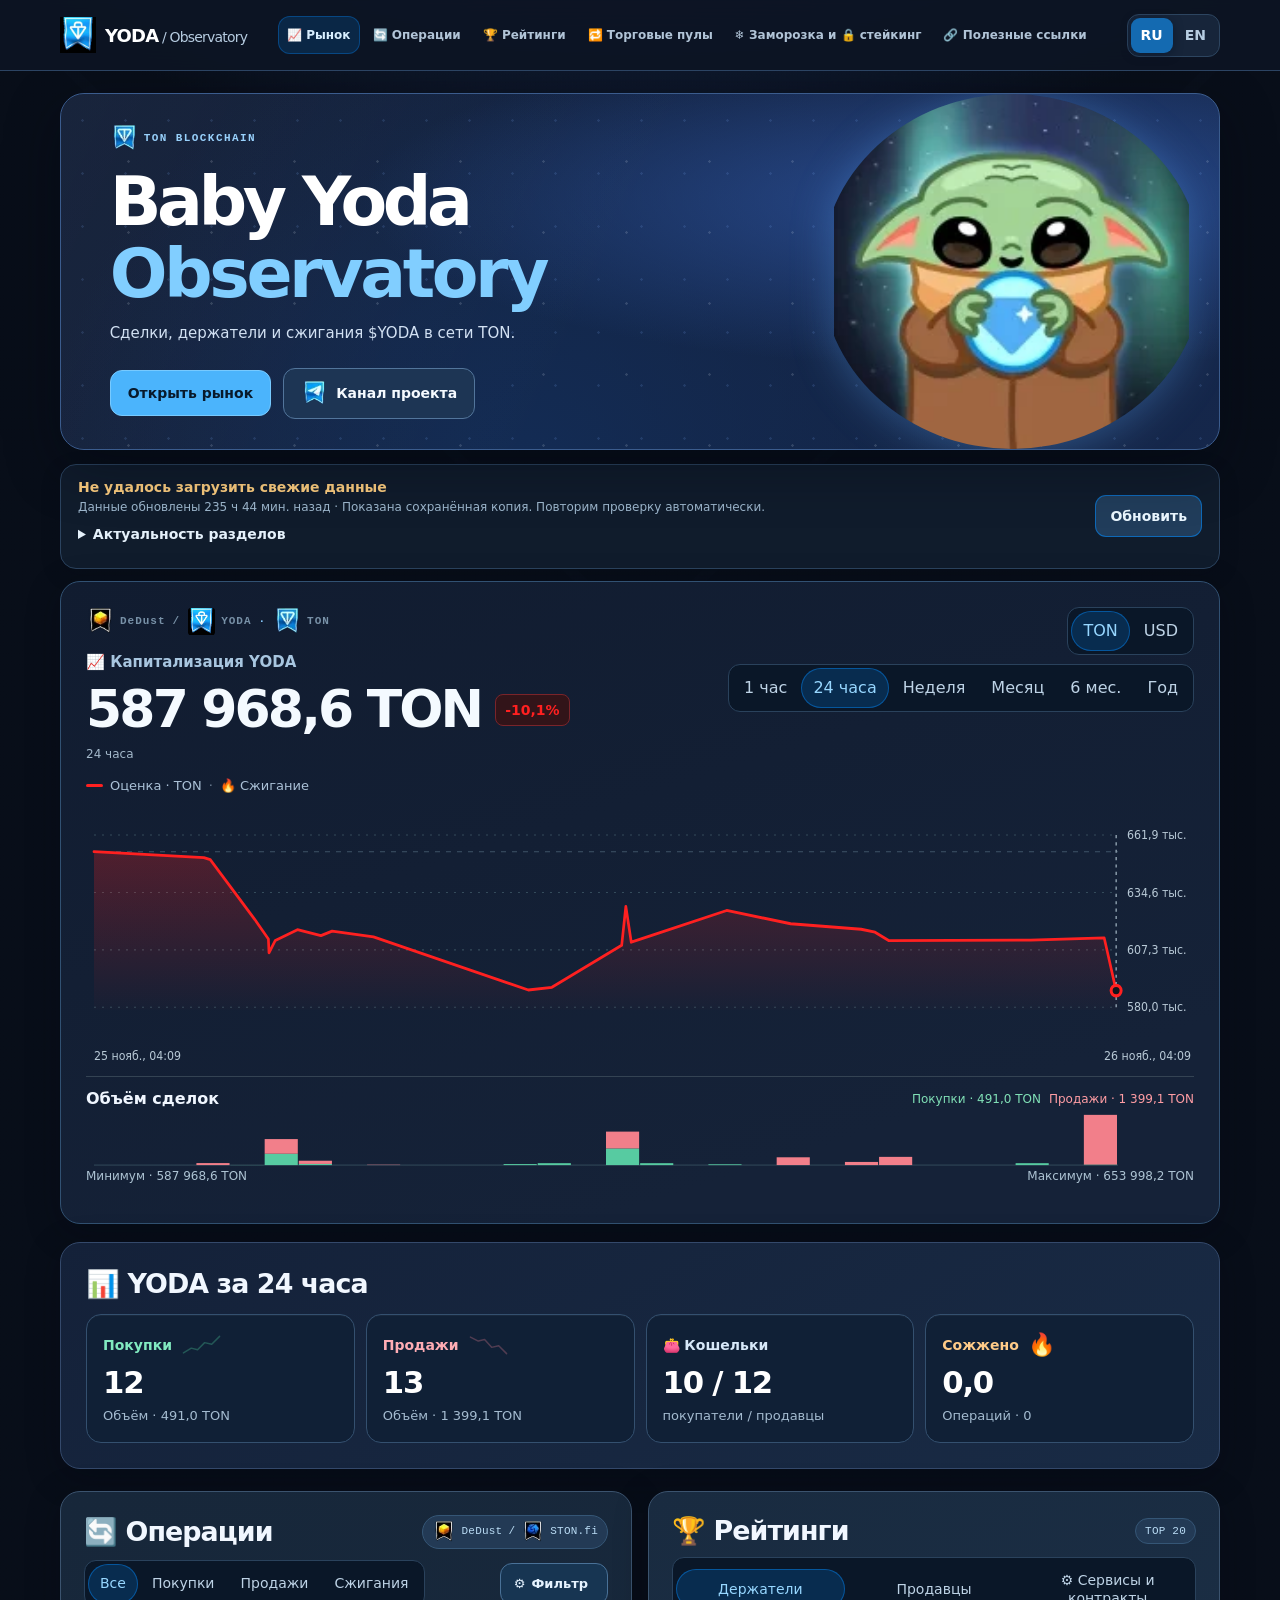
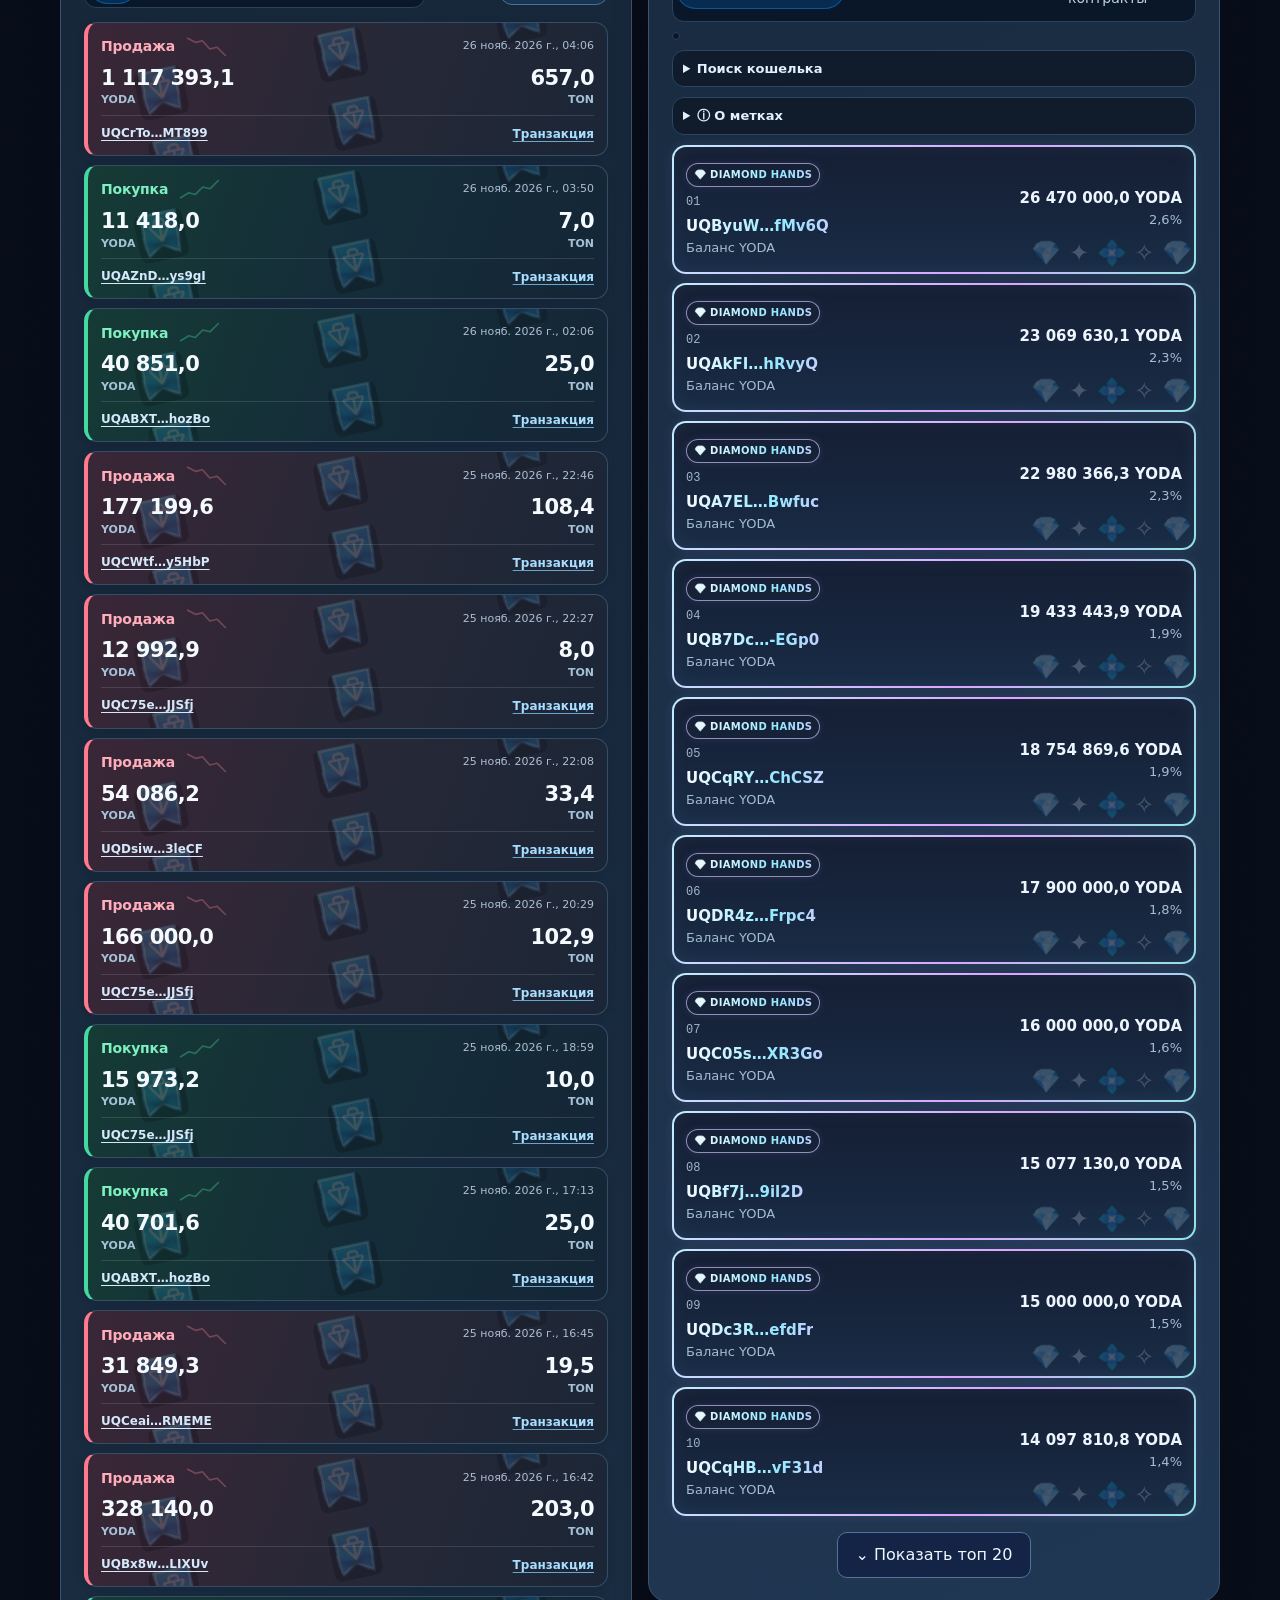
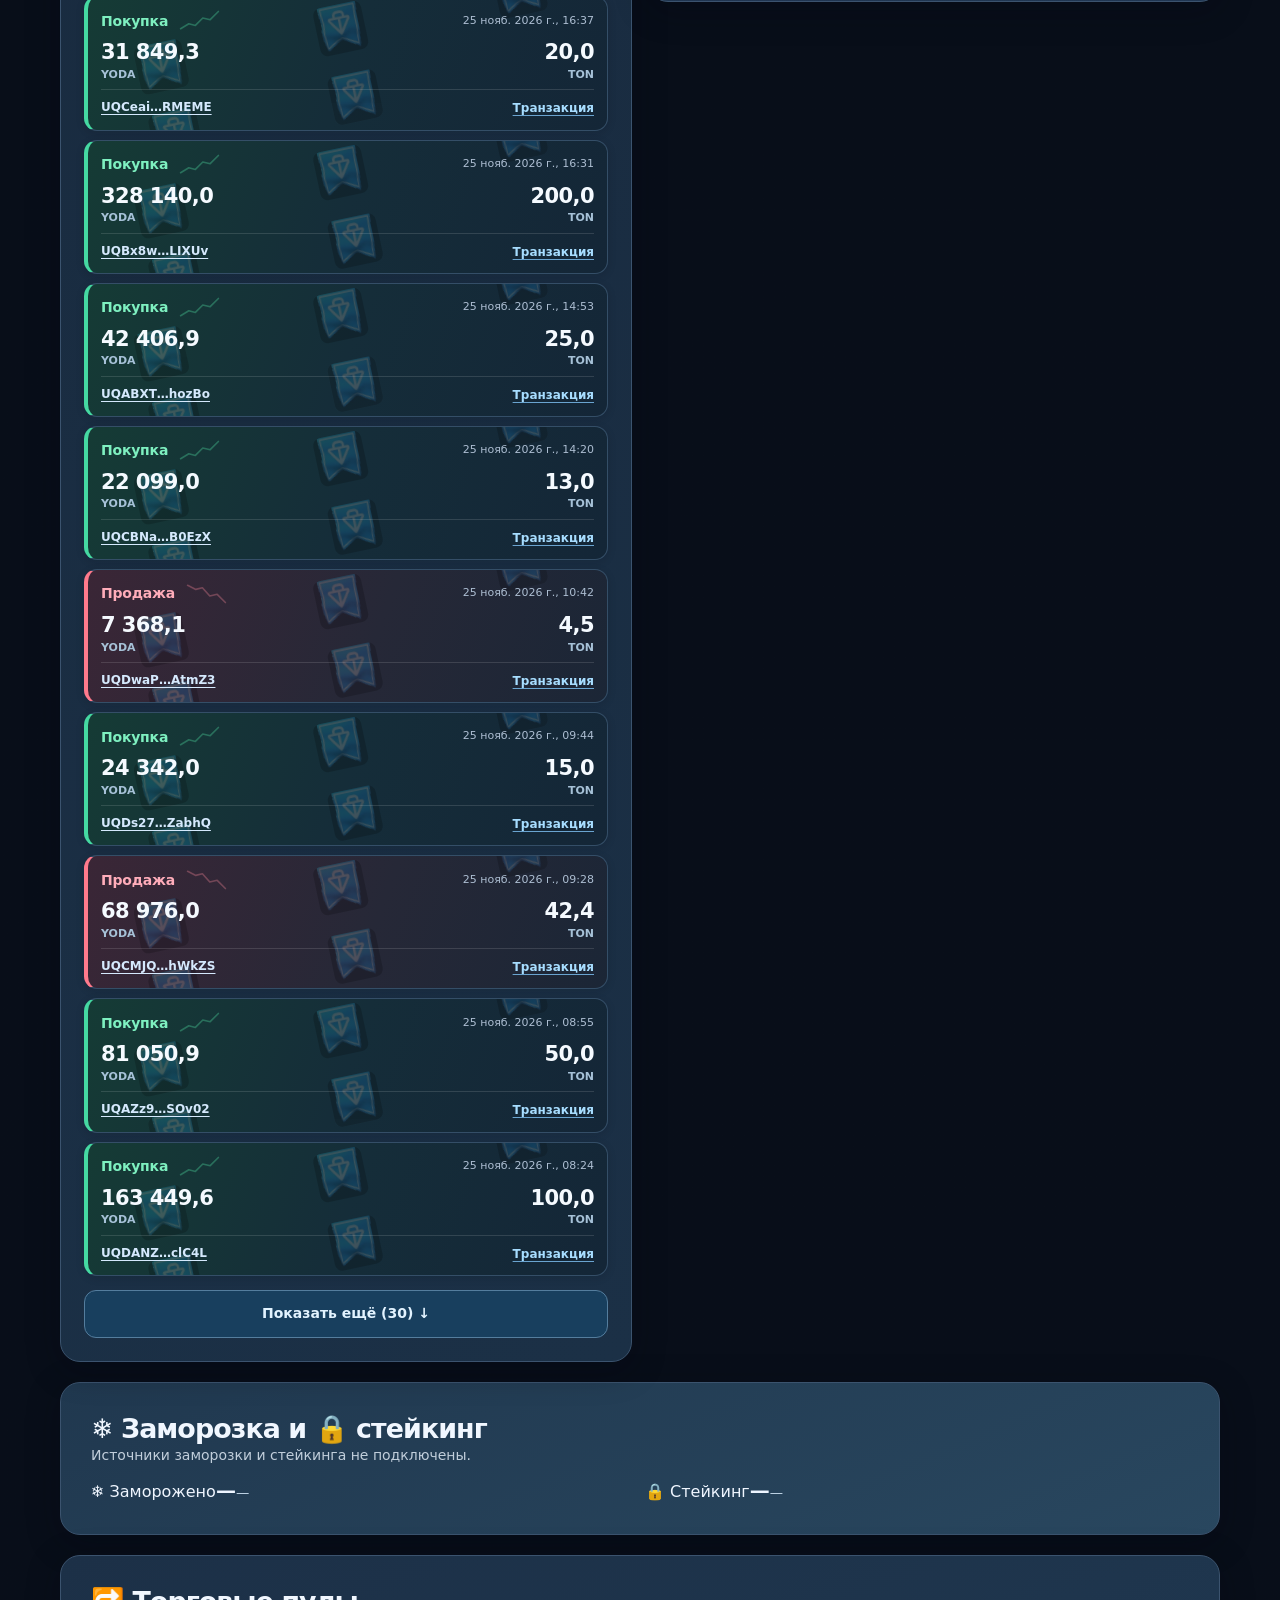
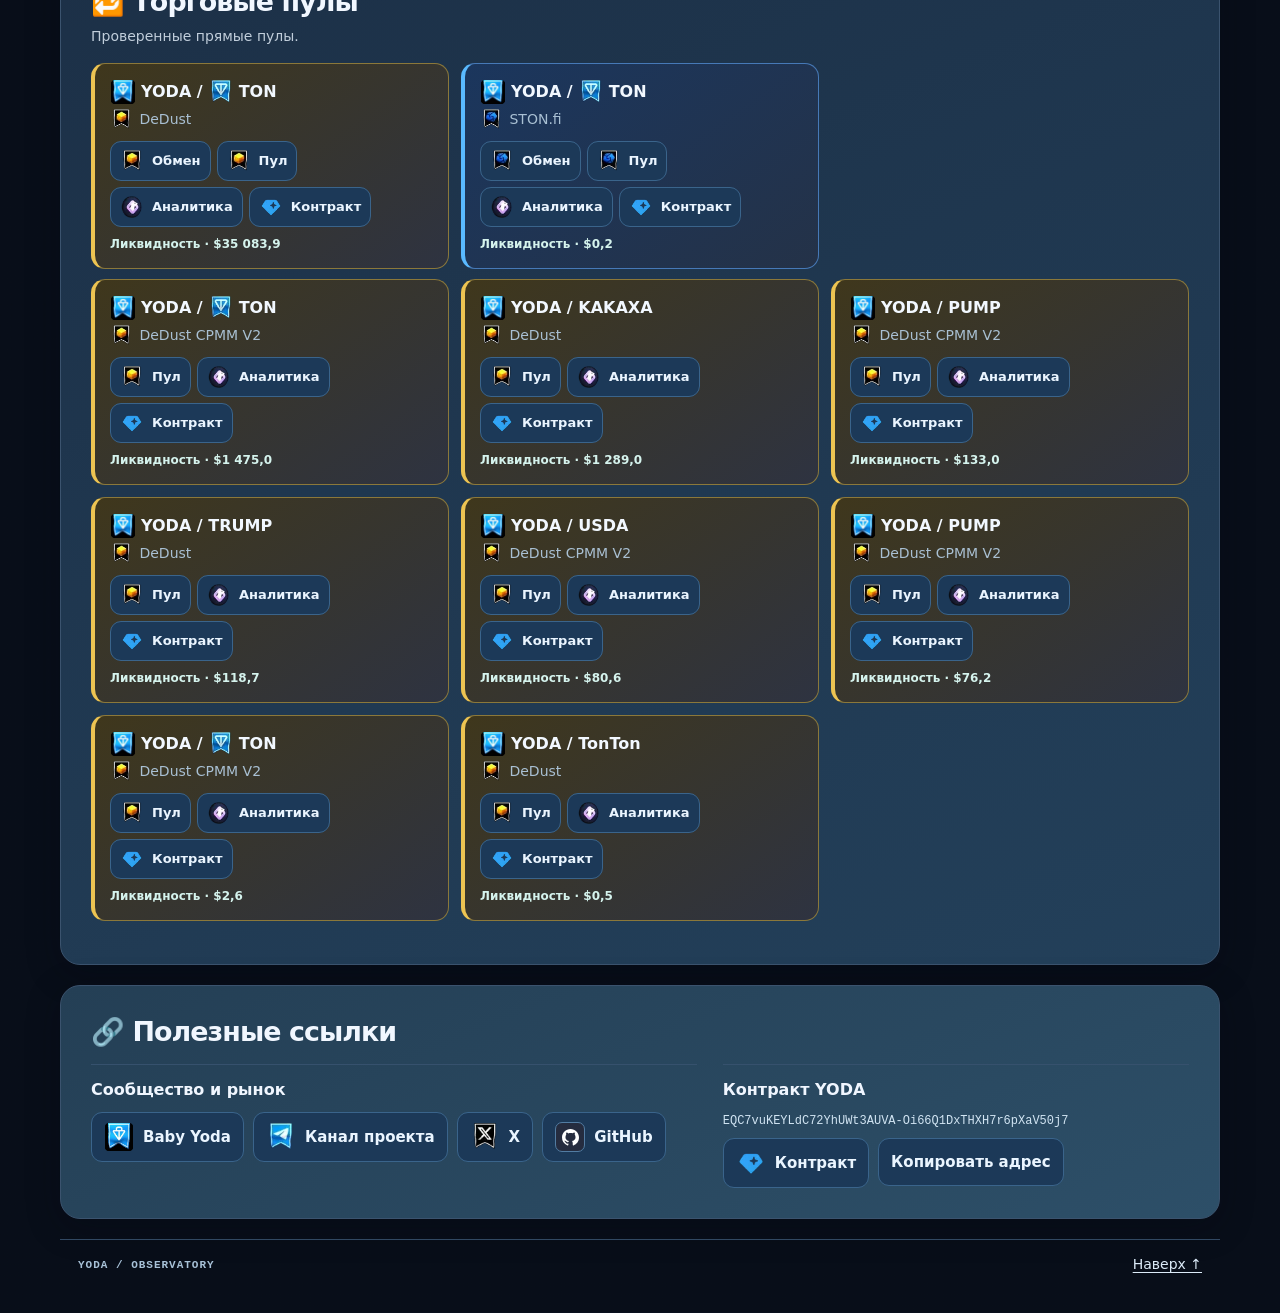
==== commit b3e58266: "Use selected flag in YODA navigation and record publication checks" ====
--- a/index.html
+++ b/index.html
@@ -1124,6 +1124,9 @@
 #sectionStatus{margin-top:8px;font-size:14px}#sectionStatus summary{cursor:pointer;min-height:32px}#sectionStatus p{margin:6px 0}
 
 :root{--project-flag:url("[data-uri]")}
+
+/* The attachment is reserved for the hero; navigation uses selected flag #193. */
+.brand .brandMark{background:var(--project-flag) center/contain no-repeat!important;border-radius:0;box-shadow:none}
 </style>
 </head><body id="top">
 <header><div class="wrap nav">
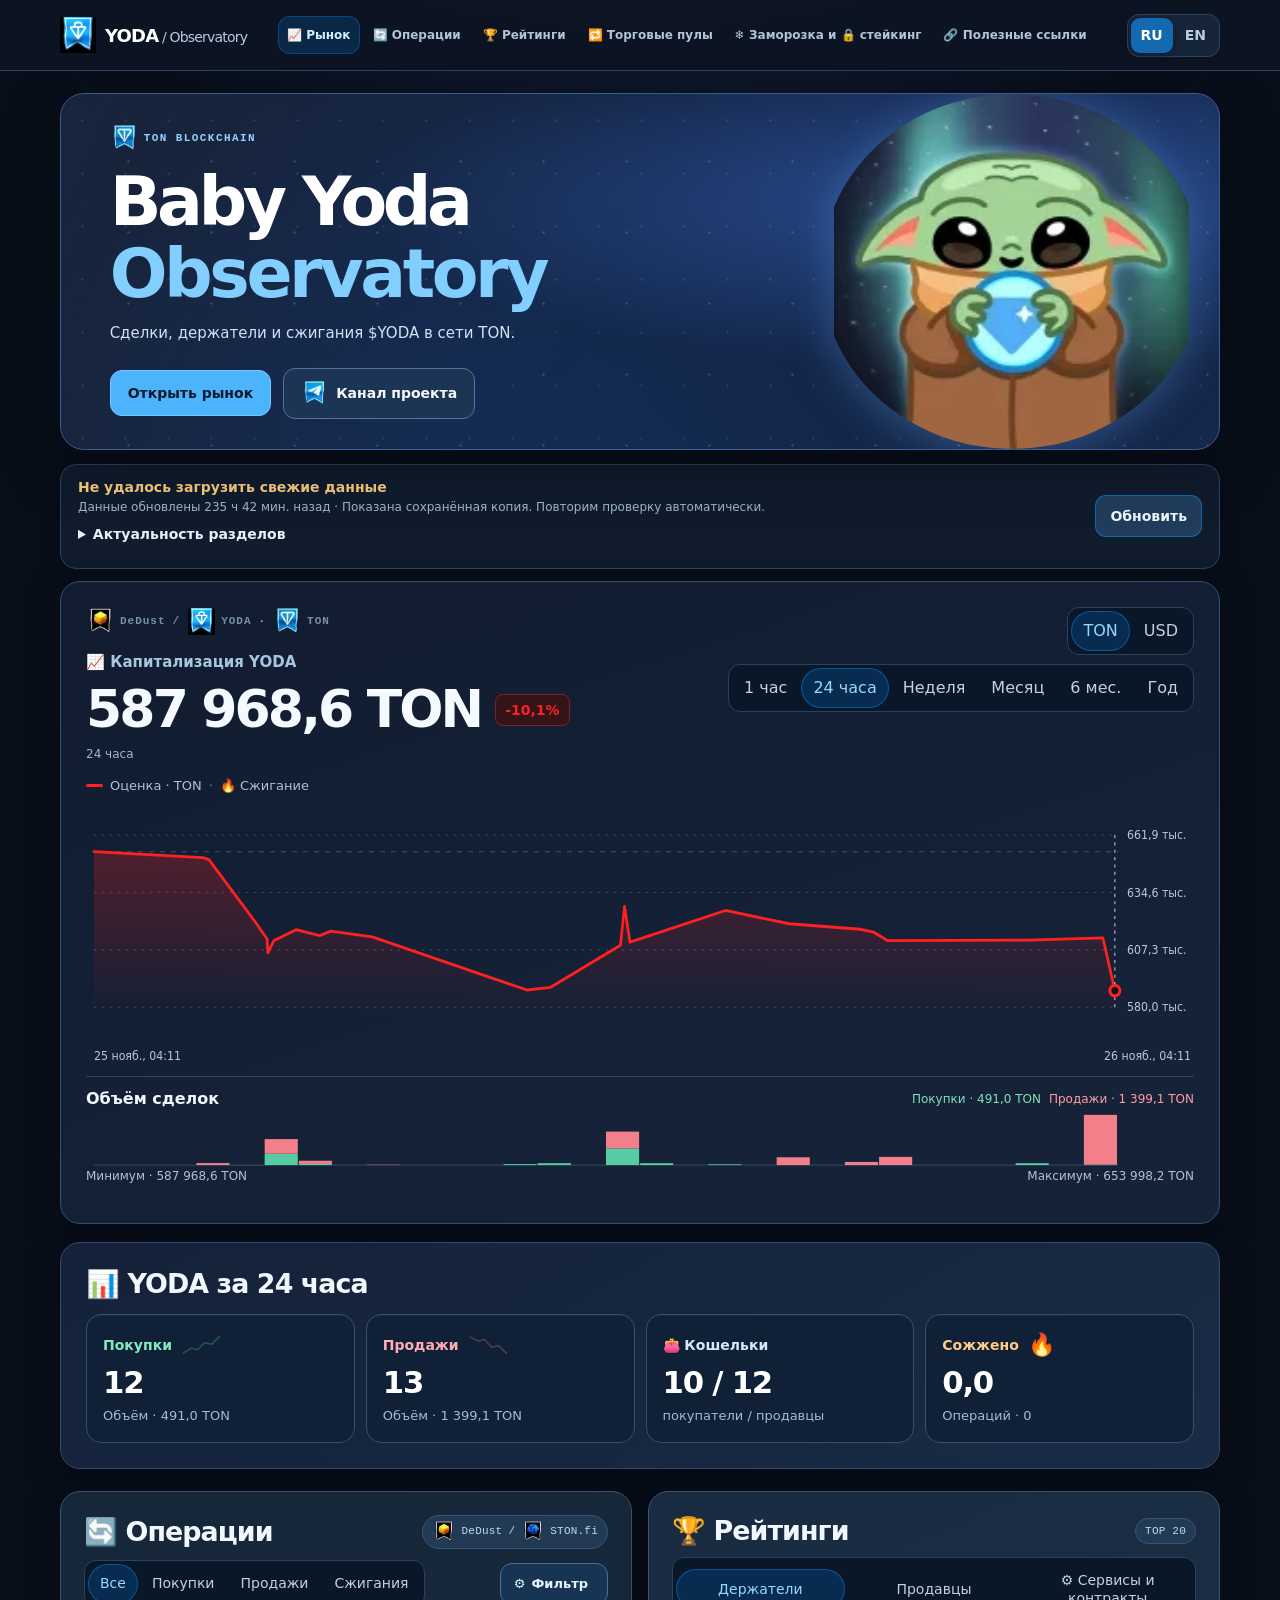
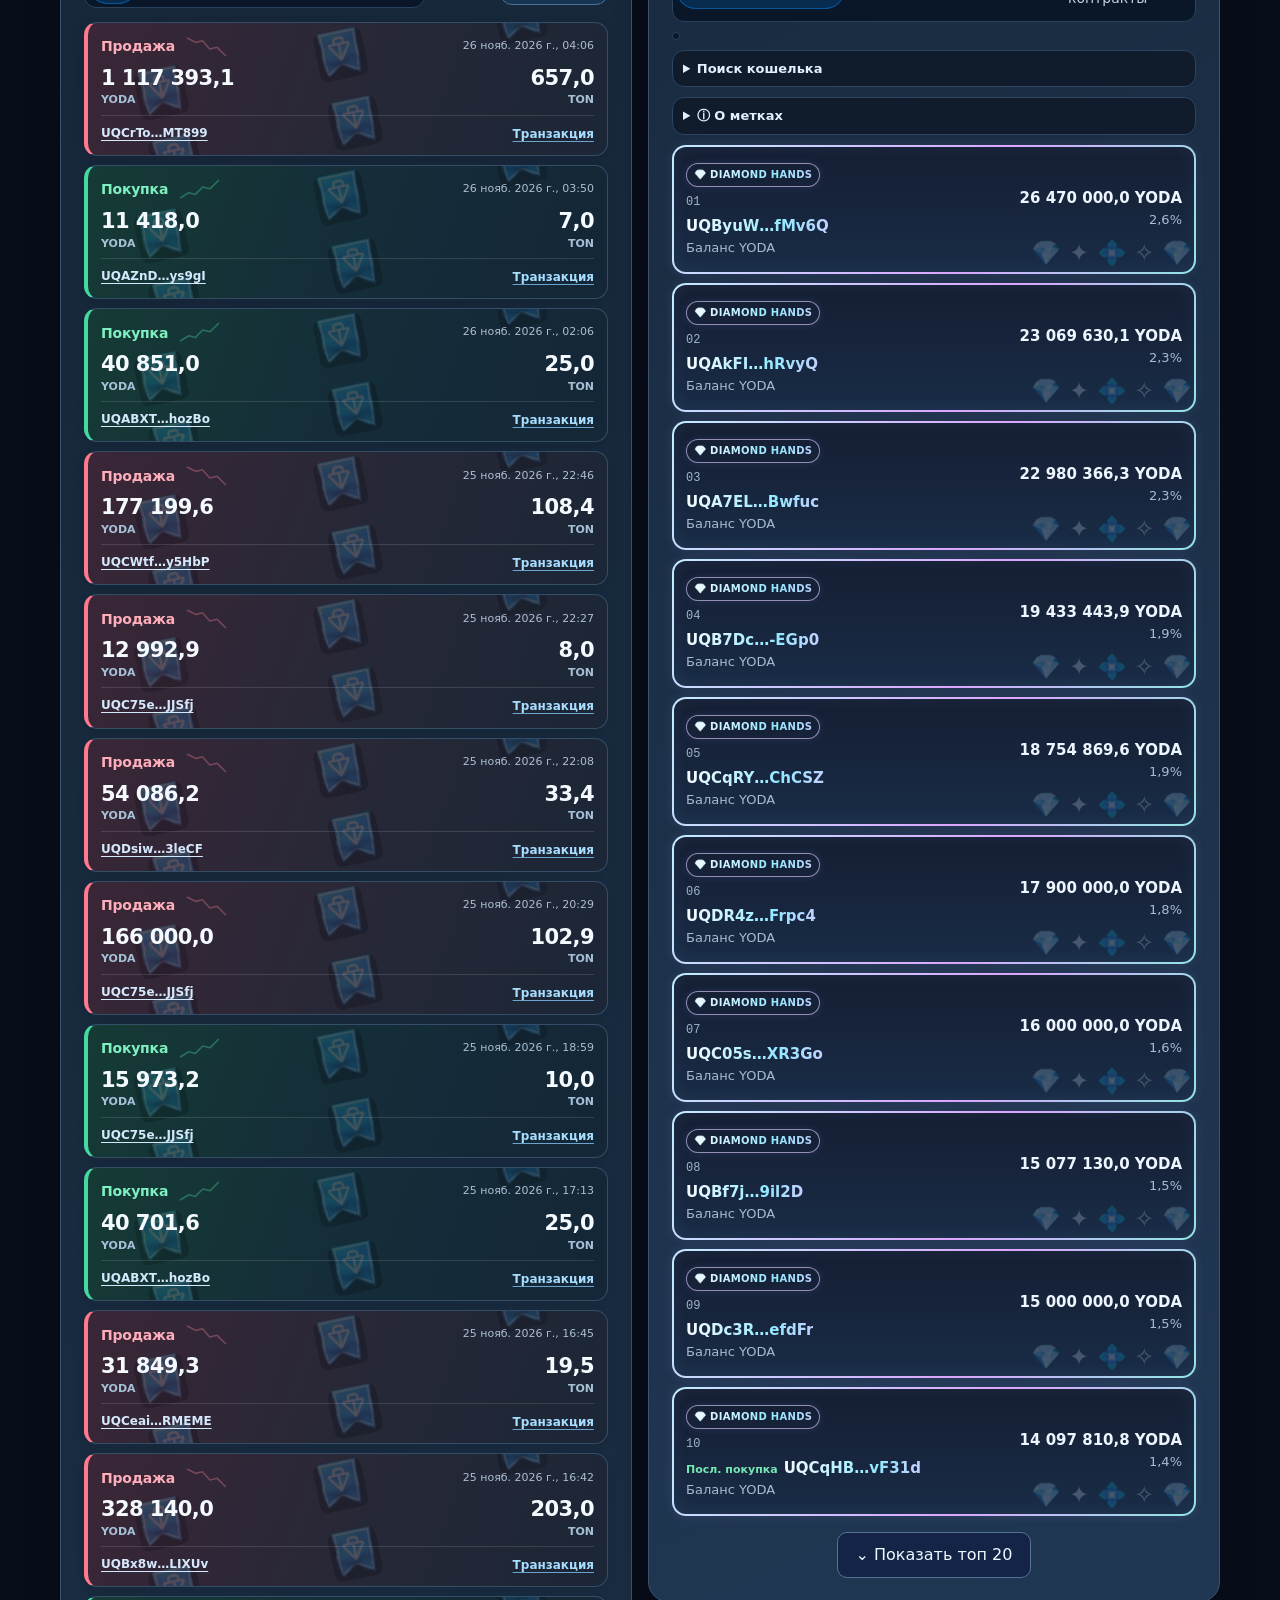
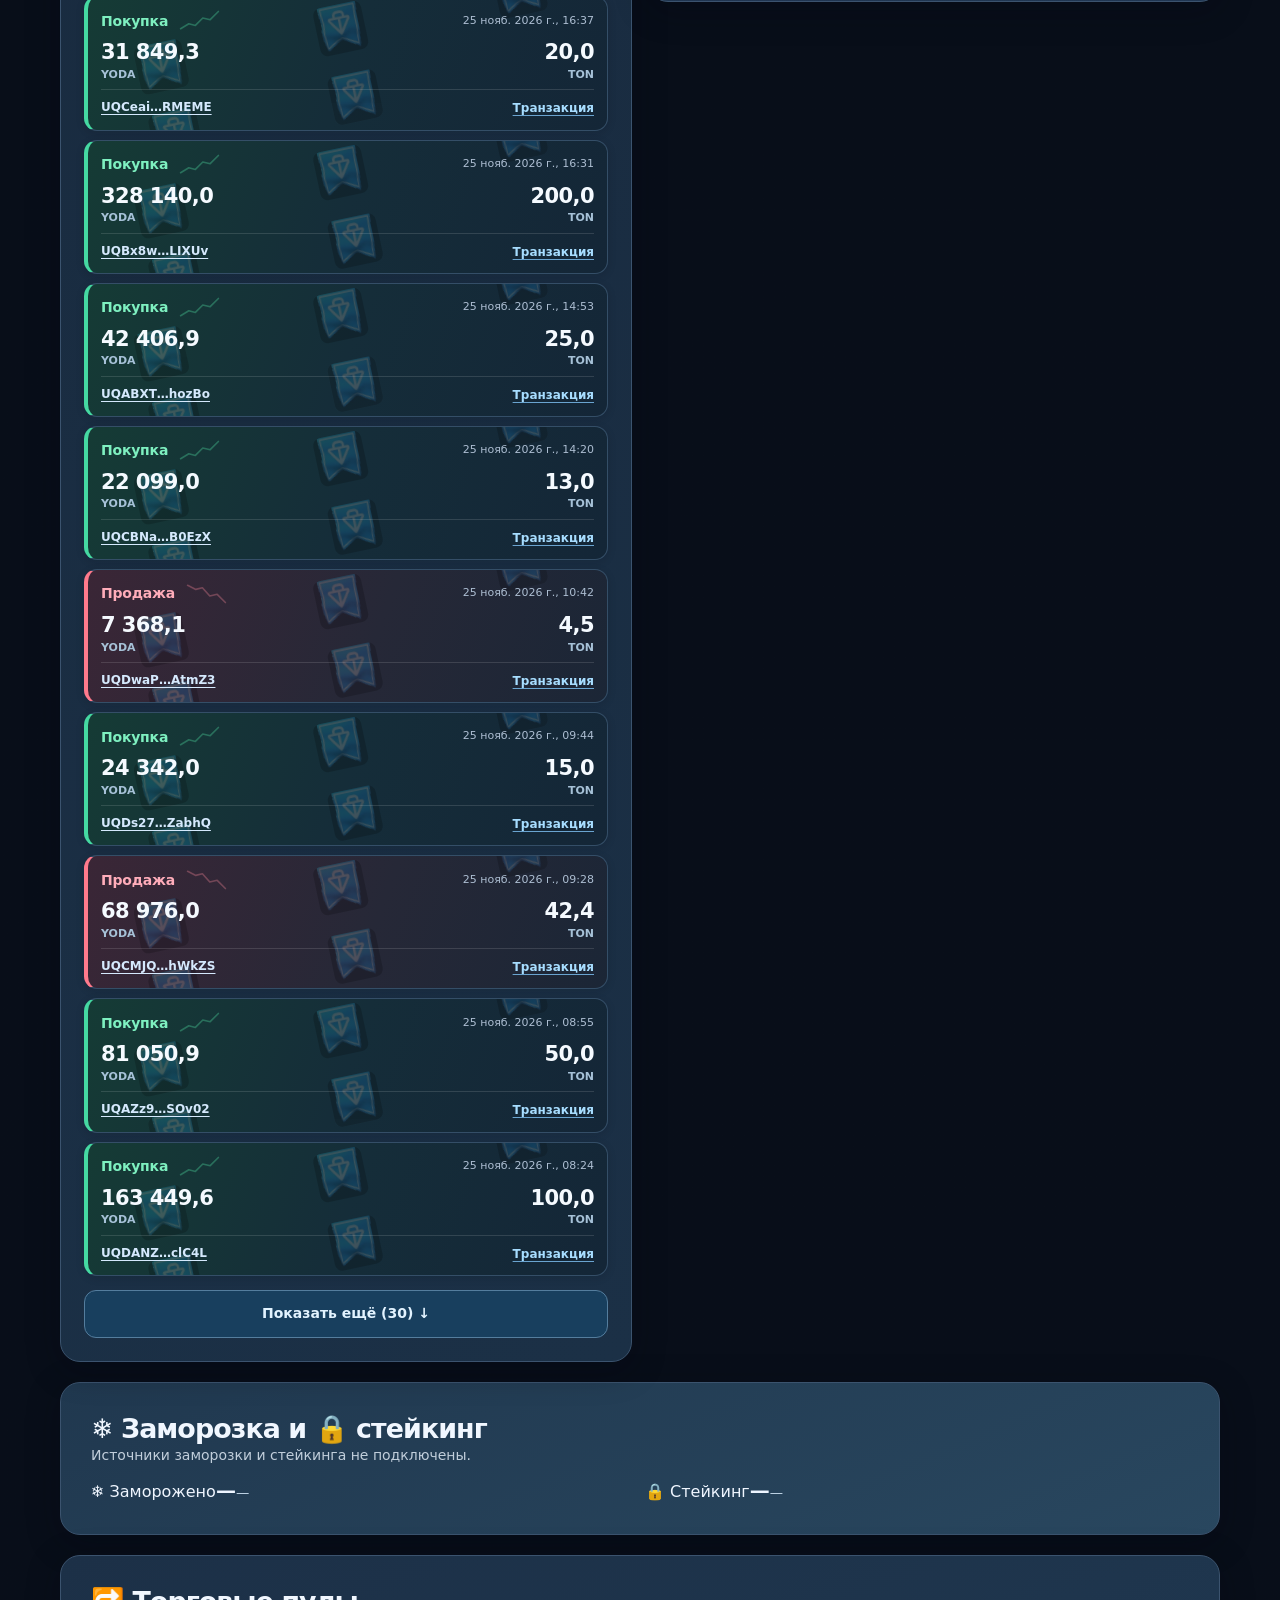
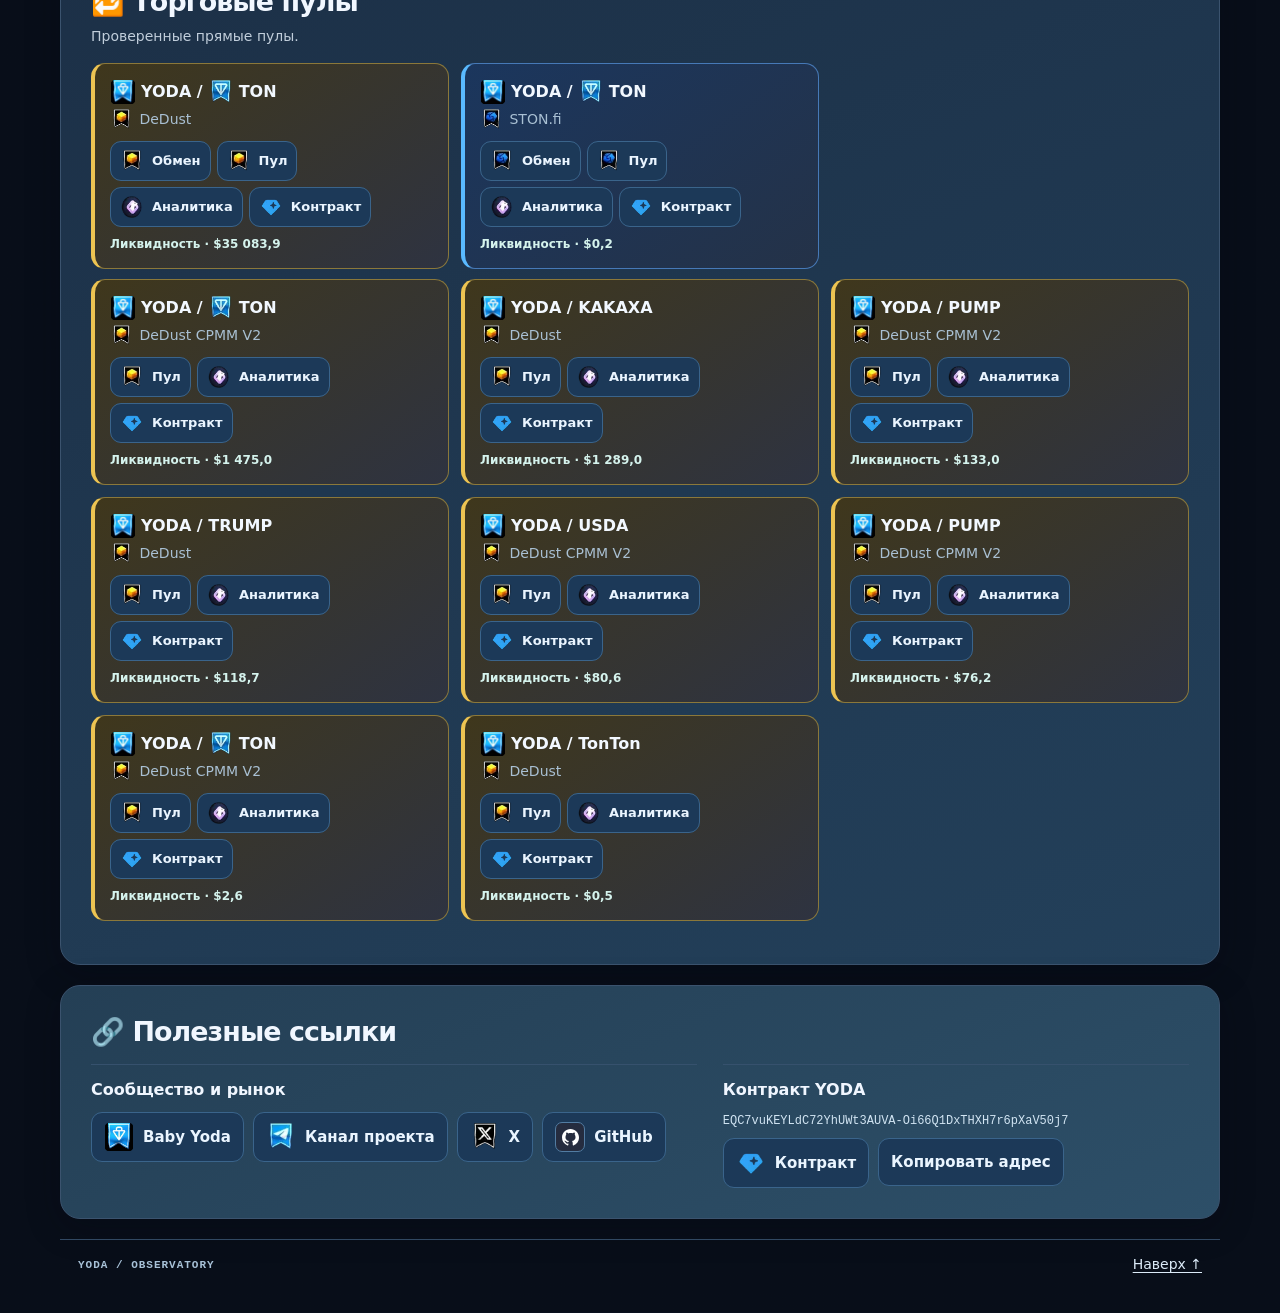
==== commit f6092499: "Refresh YODA snapshot" ====
--- a/index.html
+++ b/index.html
@@ -1148,7 +1148,7 @@
 <section id="links" class="panel resources"><h2 data-t="links"></h2><div class="resourcesGrid"><article><h3 data-t="projectResources"></h3><div class="resourceList"><a href="https://babyyoda.lol" target="_blank" rel="noopener noreferrer">Baby Yoda</a><a href="https://t.me/BabyYodaTONCHAIN" target="_blank" rel="noopener noreferrer" data-t="projectChannel">Канал проекта</a><a href="https://x.com/yodaonton" target="_blank" rel="noopener noreferrer">X</a><a href="https://github.com/Freebielife/YODA">GitHub</a></div></article><article><h3 data-t="contractLabel"></h3><p class="contract" id="contractAddress"></p><div class="resourceList"><a id="contract" data-t="exploreContract"></a><button id="copy"></button></div></article></div></section>
 <footer><span>YODA / OBSERVATORY</span><a href="#top" data-t="up"></a></footer></main>
 
-<script id="snapshot" type="application/json">{"schema":1,"token":"EQC7vuKEYLdC72YhUWt3AUVA-Oi66Q1DxTHXH7r6pXaV50j7","updated":1795666202,"errors":[],"refreshStatus":{"holders":{"attemptedAt":1795666171,"ok":true,"lastSuccess":1795666171},"burns":{"attemptedAt":1795666171,"ok":null},"zeroBurns":{"attemptedAt":1795666171,"ok":null},"trades":{"attemptedAt":1795666171,"ok":true,"lastSuccess":1795666171},"rates":{"attemptedAt":1795666171,"ok":null},"pools":{"attemptedAt":1795666171,"ok":null},"identity":{"attemptedAt":1795666171,"ok":true,"lastSuccess":1795666171},"badges":{"attemptedAt":1795666171,"ok":null},"domains":{"attemptedAt":1795666171,"ok":null},"fragmentNumbers":{"attemptedAt":1795666171,"ok":null}},"holders":{"totalSupply":"999999998.55","holderCount":2355,"holders":[{"wallet":"0:93440eb13ec76de38ef17cb80912cd76490eca3a56fda19e11d691f447ee2ac7","name":null,"tokenAmount":"30612474.986385573","share":3.0612475030773663},{"wallet":"0:72b964c15f331c828af2c0cd31ccdc6675f1f4dea4f8b1314ccaf9ebe2585f32","name":null,"tokenAmount":"26470000","share":2.64700000383815},{"wallet":"0:24148c6a4e459fdbd7c5ba60973c6cf91ca6c75ae2f161850743b96f585ca146","name":null,"tokenAmount":"23069630.065416344","share":2.3069630098867306},{"wallet":"0:3b10b8fc68d6d7bcff669aba5fbfdbbb17095eaf8fa7e7c085da33a1770381c1","name":null,"tokenAmount":"22980366.307068093","share":2.2980366340389624},{"wallet":"0:7b0dcf0a1c4446ea0894cfa5a4c929e4630729d6e106a220ad056c4b25aebe10","name":null,"tokenAmount":"19433443.871245623","share":1.9433443899424117},{"wallet":"0:aa458820cd9085dda189d39ba152dc01ec0942c2100eaaeea8e0e713e5dec284","name":null,"tokenAmount":"18754869.611159876","share":1.8754869638354437},{"wallet":"0:d1e33343f06342afa113653582e3cbd9557a1805d7dc8ccb5302ab036e6245ae","name":null,"tokenAmount":"17900000","share":1.7900000025955},{"wallet":"0:b4e6c668037bb14395baf6ba454b42affe233650162bb720cbeca7e325b61747","name":null,"tokenAmount":"16000000.045854672","share":1.6000000069054672},{"wallet":"0:5fee3da6a5a4b2abaefea04c63112cd66fcc3d719fe3b1fbdda10e37fcdf3d8a","name":null,"tokenAmount":"15077130.001648194","share":1.5077130023510033},{"wallet":"0:dcdd14d829a85348a076259e71c24c56fcadec9f28e2b5e53154521e5cc7de7d","name":null,"tokenAmount":"15000000","share":1.500000002175},{"wallet":"0:aa1c16c87b6c11c9af04dc1d1bc2b8876d52265c462f6162fc8bfc43218f2f17","name":null,"tokenAmount":"14097810.791952986","share":1.409781081239481},{"wallet":"0:a7b64ddff42e3b06ddb35e1cced47e46584e880206509e00c74ac2bafe1252b8","name":null,"tokenAmount":"13000000","share":1.300000001885},{"wallet":"0:1779ccb79e0b3eb8e3ea15b6f7f2b6e0aa3f4b3d206a03bb810759124503a030","name":null,"tokenAmount":"12877042.177077482","share":1.2877042195749193},{"wallet":"0:4b49e675d823aab893da4864d4b601c6df4940f9efa389240e6ae12c4cac340f","name":null,"tokenAmount":"12076398.032375732","share":1.207639804988651},{"wallet":"0:2c8aaa31218330420637a535dfa345d238973f8036e815fb36ee7fd56607fd05","name":null,"tokenAmount":"11000100","share":1.1000100015950145},{"wallet":"0:64398666f8795108bffe721a6c93adc658f93072cb8daa2e3a68f3c9c179e372","name":null,"tokenAmount":"10537438.77017361","share":1.0537438785452897},{"wallet":"0:7beec41690828ceac5043564831b7f31d7c847f2612199df8e652969395dc22f","name":null,"tokenAmount":"10145020.933796347","share":1.0145020948506627},{"wallet":"0:ef4532cb04bdad776d06aba0a38fa3be2bcaf86b47ee53e848d9f40760f5ff22","name":"batmaks911.ton","tokenAmount":"10081237.884443228","share":1.0081237899061022},{"wallet":"0:744551266ee6de08c1cf8fbf991a37ce1fc1069c9c6438f01b118527cb936dd4","name":null,"tokenAmount":"10050792.167354994","share":1.0050792181928643},{"wallet":"0:3754852be6a4caf0f7a90ab1617f59aacfa604213849437e4e4e89d75631cdc1","name":null,"tokenAmount":"10009594.136672926","share":1.0009594151186838},{"wallet":"0:cf563aac43f868c50503119f2d496fd4152977301f50722494b737325f57f72d","name":"dedustfund.ton","tokenAmount":"9974153.37501017","share":0.9974153389472692},{"wallet":"0:7b251c2ddab36f4a9275ba527e2b397da17f0c00dda62ee74877f8c087b20019","name":null,"tokenAmount":"9950177.244798713","share":0.995017725922647},{"wallet":"0:3d1e03b6a00b029927e66e29b124cf7f53952a69f815614a3a5c653511d4c9f1","name":null,"tokenAmount":"9489596.184355641","share":0.9489596198115555},{"wallet":"0:1f14a8ae11cd3b52fcb83d64a48e9d3f740472f1f6d64960c46d5417678dabe0","name":null,"tokenAmount":"9450000","share":0.94500000137025},{"wallet":"0:a8f641e2c97deabe8bef338d20387f07fa4ef71e2b0c7d27f9c6ae4c15378fd7","name":null,"tokenAmount":"9071566.539169634","share":0.9071566552323406},{"wallet":"0:cde3e46a3bb0c8c506cf2966e249e04c0213659d9862913488d4eccf8f359574","name":null,"tokenAmount":"8928368.352020577","share":0.8928368364966711},{"wallet":"0:523f960088b72c17becbaa70378ef4bfafdb52b8608fb6397b716097cc0882de","name":null,"tokenAmount":"8871896.003814098","share":0.8871896016678347},{"wallet":"0:a71ca08d0c5dcde144202634c5a58c611c462e31a19433c69f05f16b75ed987b","name":null,"tokenAmount":"8363455.99455074","share":0.8363456006677751},{"wallet":"0:6e7d2b7d9c2d4aa185865ec7d3572ffe1a40319503d3fbb299c1a3e9ac8257d0","name":null,"tokenAmount":"8023815.482114715","share":0.8023815493749248},{"wallet":"0:1ec980494ca606ebcac839074a8e5bbe0e0968c51ffd8004eef45502389f931e","name":null,"tokenAmount":"8023361.3441517","share":0.8023361355785574},{"wallet":"0:b8c9dd9d4af64ab5709194401e99dad69a3d1faa6f0de53f715c20e16fb20b4e","name":null,"tokenAmount":"8000000","share":0.80000000116},{"wallet":"0:8e724be0fab190bf6cfb46e4f92566eef33a4c761747d80597023c6307a035b7","name":null,"tokenAmount":"7800006.845548088","share":0.7800006856858098},{"wallet":"0:e7ead864fcc310a366e236847b209a05e63ff9c3c470080ae492471fcd550e19","name":null,"tokenAmount":"7595167.269644133","share":0.7595167280657126},{"wallet":"0:267c7e53aba9897bb0a9d7303663cb9bdaf517c05f7d0ea126cbdc462259a1c2","name":null,"tokenAmount":"6936249.537440783","share":0.6936249547498344},{"wallet":"0:8950783267668f7b3f618ae6cdfb9d5739dae2c40eee41bc74aa26504f42bbbf","name":null,"tokenAmount":"6775141.733918082","share":0.6775141743742038},{"wallet":"0:7679d6b0536a42182c3fcedff4bab74d2a2ef40920c5e7a120a87750336e7d7e","name":null,"tokenAmount":"6652441.276539344","share":0.6652441286185384},{"wallet":"0:22a5609d6ee4430d5c7bc434f99276cda31e6f2852be113f626a19120e9871d3","name":null,"tokenAmount":"6434508.467342805","share":0.6434508476672842},{"wallet":"0:9fec3582e9dc0a3b0679572a60b956fe1975ffc25d6447e81fcefb92476bb82c","name":null,"tokenAmount":"6157877.230633636","share":0.6157877239562558},{"wallet":"0:77b50cdf62da6848d4549a6ee697f7b1f461a5991ab104ef9ec40e876115f9da","name":null,"tokenAmount":"5565141.321549899","share":0.5565141329619354},{"wallet":"0:0a6967cf25611abd5a0d25d4623ceb026f99180b6f8ff2189b2c675226efc068","name":null,"tokenAmount":"5494164.948808015","share":0.5494164956774554},{"wallet":"0:e615c5eaf814d31daa66503f36c501d25bef05a7f66a51a9430a064d93d59820","name":null,"tokenAmount":"5443778.785396107","share":0.5443778793289586},{"wallet":"0:326ba29164d21c44dcbb07d004540374c951a19b6d713dcda8ee6c151d378fff","name":null,"tokenAmount":"5409213.737755853","share":0.5409213745599213},{"wallet":"0:08bf3801392bf501e52c4f37d78b9c1245735d3bc50fd5886a374e7bd5928d58","name":null,"tokenAmount":"5312893.227033698","share":0.5312893234737394},{"wallet":"0:472f7669c1c8d01a7ea8ef7a81f9e3c357fae3dc9e7c8c3584d28dd3dbd40997","name":null,"tokenAmount":"5229000","share":0.522900000758205},{"wallet":"0:143325ce46813ba602cacdf0783bda9e55976c6054ebf3c8bfd7fd1d242d3cd1","name":null,"tokenAmount":"5217491.963579958","share":0.5217491971145322},{"wallet":"0:bbbaaadfebc8773ff1fdaf3ba81a70c440e8af0da12d1eb77d360b48750ef869","name":null,"tokenAmount":"5171575.301581413","share":0.5171575309080197},{"wallet":"0:fa441fc3fc78836b3238d7d5a1e2659d26b8580ae1b744eefb9f8ad4fec72acb","name":null,"tokenAmount":"5003000","share":0.500300000725435},{"wallet":"0:fed8b0538714a2eef93e26a7118bb92462c21ac159b07705cbe61b59ac2f250e","name":null,"tokenAmount":"4857860.516921541","share":0.4857860523965439},{"wallet":"0:5305d451ee2b0a74cdb959635822971cfb9c4f7e12d230217866b4356611ec4b","name":null,"tokenAmount":"4615782.271559433","share":0.4615782278252317},{"wallet":"0:7d741152aef83cb8b035b23679a9fa06aa4b5af71cbd5a7c8fcdff362b905c38","name":null,"tokenAmount":"4540406.558844366","share":0.4540406565427956},{"wallet":"0:10a4dc00546195885b8b5fb480608a4212b7844f9fe1fee46ebaa0cfcc6ba52e","name":null,"tokenAmount":"4500419.487396234","share":0.4500419493921842},{"wallet":"0:d4d9e5ddd99c9238e54b7a52f64047c8b97d9d38773819afe99d3124f9f0e28c","name":null,"tokenAmount":"4500010.393555431","share":0.4500010400080446},{"wallet":"0:c621a5ce191873b0ef8332f63a03004ffc45cd33b4be46f9450ef96d309eebf3","name":null,"tokenAmount":"4488739.428143524","share":0.44887394346521964},{"wallet":"0:b7d4be3595d237166182ad5644bac25b60a10b8b8cb730e99fa4ea7d34a765a2","name":null,"tokenAmount":"4426640.263510759","share":0.4426640269929387},{"wallet":"0:2ff166bfd61157fb5da1829b26cf95251ebda91723f0eb919dafefaa4c3b8620","name":null,"tokenAmount":"4280234.075170943","share":0.42802340813772827},{"wallet":"0:f8cc36b1ae24de8179302b40b377e19c9535306eb92ecc95eeaa1995b9e8be07","name":null,"tokenAmount":"4269526.590450254","share":0.4269526596641068},{"wallet":"0:26fab470a6d54165566711f5588a7bd36ebbb22ddf7a9abba6ff726d06b72dba","name":null,"tokenAmount":"4267777.068860631","share":0.4267777075048908},{"wallet":"0:9e513b8b328d5e8617914589d1cc353a63a23eafce4029dd85478ad4ca5e844d","name":null,"tokenAmount":"4084643.74382205","share":0.40846437497447835},{"wallet":"0:9d8e6c59c44f8d0e37a295db38d36025dd93a2aec0d861914ccfa5462bd4a208","name":null,"tokenAmount":"4074991.125302588","share":0.4074991131211325},{"wallet":"0:59d4ea9fe4822b1e237f3ccad42c59663854a278e5ef73c61f90a93268dbedcb","name":null,"tokenAmount":"4044917.944243101","share":0.4044917950108232},{"wallet":"0:8b4fa2db63e79cf0e92dc0d95eff3ecf2077e0016575b77004a6ad741911d8d0","name":null,"tokenAmount":"4001804.691961433","share":0.400180469776405},{"wallet":"0:42b60e37fc5ed1e3fa9966300ff56faf691fba171467617bfd978bc8bbc9b526","name":null,"tokenAmount":"3927600.056088331","share":0.3927600061783351},{"wallet":"0:476eb2766bea882627424343a3e6ea67b61323a8bf2a920ea2d2d0f8fd07ea11","name":null,"tokenAmount":"3908242.639730799","share":0.3908242645397751},{"wallet":"0:8ecef9c91a0701fd20ecc1530ec1b7c5ebf9c91c3bc01bac8fe7cb8c480dd363","name":null,"tokenAmount":"3806790","share":0.38067900055198456},{"wallet":"0:7b0990f9d292091de2a70ca6f651889f5f1787d73420d06dcf3b24b1b6b13b73","name":null,"tokenAmount":"3800000.000055757","share":0.3800000005565757},{"wallet":"0:c0c8e0dd6054341842743348d6a10402ee188f09b211b43bb7f17ebcdfac4968","name":null,"tokenAmount":"3786816.762318372","share":0.3786816767809256},{"wallet":"0:9dc4270933e3d43e8a3054102c5764c31c6f8b30b9ed37c4b196fe41e61e0e22","name":null,"tokenAmount":"3782329.162709489","share":0.37823291681938664},{"wallet":"0:c12892657eca1b7692e0a95b0519d1cee4cefa634fc303fc541d3b1f8bc6910c","name":null,"tokenAmount":"3777387","share":0.37773870054772113},{"wallet":"0:05137203f08f515f4be71608deecece544a038061007d78455abc3454068bb11","name":null,"tokenAmount":"3699821.209410161","share":0.36998212147749016},{"wallet":"0:6c70db888b36a7165edafe92dba1efeae80a19c09fa69ddc3c00429b3c9a554b","name":null,"tokenAmount":"3697810.963467606","share":0.3697810968829432},{"wallet":"0:759653551d7b15477d8b6897c8602ec8fd16d6a5bc5bc20785277160f8309daf","name":null,"tokenAmount":"3670420","share":0.3670420005322109},{"wallet":"0:66cec988ed6a39553375bc16c77945bb91f5a869ab0675a6d9aa41dba805f19a","name":"gwhale.ton","tokenAmount":"3651821.660217145","share":0.36518216655122865},{"wallet":"0:5918e17528db172a6c3eb65c57265723bdf3b08da2f970af954139c3b5119862","name":null,"tokenAmount":"3560126.061955485","share":0.35601260671176677},{"wallet":"0:d1ee5990301ea18c48857626f1038359088af9b20a41ed13b18460bf958f0d68","name":null,"tokenAmount":"3534274.874309452","share":0.35342748794341505},{"wallet":"0:8bcf981c0404445b3bca1b24f59c49c0191672fa09857c46089be8e896b359ce","name":null,"tokenAmount":"3520641.508202764","share":0.3520641513307694},{"wallet":"0:cd72ee82674eed87d7631b054fc1ff6fd8d079563a37c9e7d983b30885cd61e8","name":null,"tokenAmount":"3300942.455732703","share":0.33009424605190696},{"wallet":"0:8da3641a68c17ea0ea05d713984f1a831b87af3cf083a5a5b0b008f45dff7df8","name":null,"tokenAmount":"3287999.979624053","share":0.3287999984391653},{"wallet":"0:2ecaa0f74a77f517083f5540d11132d796354ab61dd62b2c2ba16acc41c3c6a1","name":null,"tokenAmount":"3256564.723780513","share":0.3256564728502532},{"wallet":"0:372fd1f400a235543c8d6e6c57795c6d8e629a67b909b83aeaedd05ef0d960f3","name":null,"tokenAmount":"3217781.369415002","share":0.3217781374080785},{"wallet":"0:d3771108aa52db9f735f8d8e7229ed53478015d983f76159ea740598e83b4391","name":null,"tokenAmount":"3204887.003088513","share":0.3204887007735599},{"wallet":"0:f027454199ad9e289cec8dce51c944bdd7f33ee16b701e74c19f04372b5fe243","name":null,"tokenAmount":"3163876.239173859","share":0.316387624376148},{"wallet":"0:b0e889d08f09402a0f2a4ec32d2feb40d861f27e04de77f062cf7ceeddacbb06","name":null,"tokenAmount":"3152542.49418667","share":0.31525424987578565},{"wallet":"0:9f2315958d5573d45f07b208fd5335f05345601e223892f5a14ed82db0b7ce58","name":null,"tokenAmount":"3137799.73701236","share":0.31377997415621695},{"wallet":"0:798f08c54988657f76753e315e00c05dafb21de6b1e39ef810126563fe9b33a4","name":null,"tokenAmount":"3130293.022197117","share":0.3130293026736042},{"wallet":"0:c33a67fac69cad53e108437709925fee4e83fc431659a0ccfaede530ca382062","name":null,"tokenAmount":"3100000","share":0.3100000004495},{"wallet":"0:d0d9fdc311298cd9b888414194d4218e59b14a96a49a88d93bb0832febe10093","name":null,"tokenAmount":"3074251.624968938","share":0.3074251629426603},{"wallet":"0:72398ba2fc178af142340c0cddd14bda48eca0d038b4f97d19b0adec58c87940","name":null,"tokenAmount":"3000000.04199447","share":0.300000004634447},{"wallet":"0:0a9539787a870eadb31c4e548777b06bfd5b98e6f65056fa4b7abd3b655bdb41","name":null,"tokenAmount":"3000000","share":0.300000000435},{"wallet":"0:51504506524d0b08570d2a59d068324d67086a1d0dedcd2f63b670ad453e5360","name":null,"tokenAmount":"3000000","share":0.300000000435},{"wallet":"0:6c0bfe6e8311aef93923ff386a2697bc294e1314b98155c64b3a9c0e6177f886","name":null,"tokenAmount":"2805921.927824875","share":0.2805921931893462},{"wallet":"0:590e600df9caeceed1d021675734ca52c46ae2eac5f80c0199486214a0f5bb7b","name":null,"tokenAmount":"2764736.142605445","share":0.2764736146614312},{"wallet":"0:aea33306a7ae5b1d52a9c196304580c5e7e453778b6e51d74d1ebc9332475b25","name":null,"tokenAmount":"2757022.30940478","share":0.27570223134024624},{"wallet":"0:4c5606b528657f9bb5c73ff1beab4e54efa23e24921b4cd350db46f88eecd8ea","name":null,"tokenAmount":"2728360.891010789","share":0.27283608949669125},{"wallet":"0:33223b299670688fd5036aee85eb654e4f30677f159761921994074b0cf1225c","name":null,"tokenAmount":"2660152.463055188","share":0.2660152466912409},{"wallet":"0:91cbc5954d77041506effae62bf66d42b58d07c5088ae0ddda90d5ddabacc56d","name":null,"tokenAmount":"2646250.847272318","share":0.2646250851109382},{"wallet":"0:b73d7f2b5e6732db69096b332e4925d3cde2084a00787d7068fbfe861fad0439","name":"vsadesamemakovce.ton","tokenAmount":"2641008.317332009","share":0.2641008321161471},{"wallet":"0:556a39e9792cf05f923f036f4f1b441aba1e91a0a6a5972d5f41e419888d83af","name":null,"tokenAmount":"2578757.677219144","share":0.2578757680958343},{"wallet":"0:620a1ebc85a7e065f71c87a056cf0984d5c9c762592f12a805af1ce80ba71e39","name":null,"tokenAmount":"2500000","share":0.2500000003625},{"wallet":"0:bb87e14b2dfb5b140589383f9b7fcb3ad40affb8e3cc115b577fe59587aab6f0","name":null,"tokenAmount":"2402021.985148528","share":0.24020219886314598},{"wallet":"0:66e555baf2d55b290f389dea4048b557558a82f0c7caa3baa595f871cdb76e4a","name":null,"tokenAmount":"2384406.669475758","share":0.23844066729331476}],"asOf":1795666171},"engineVersion":"1.3.0","methodology":{"valuation":"last observed swap in primary_pool times CURRENT total supply; not circulating market cap","primary_pool":"EQBjBklMBO8hh8cFSeyVNB0GEimYOO9IZ6WDLXjuL45Dsbxu","sellers":"sum of successful supported native TON swap sales; service roles excluded","holders":"balances excluding known services and identified contracts; unclassified accounts may remain until verified","burns":"accepted burn notifications and zero-address transfers shown as distinct evidence","usd":"historical TON/USD rate from CoinGecko","history":"incremental confirmed swaps; missing intervals remain partial"},"serviceRegistry":{"asOf":1795665602,"source":"https://github.com/tonkeeper/ton-assets/blob/main/accounts.json","sha256":"4286bd47e11399901a7d713c9e98a5dba17300d76fe272f4f5d46110a84f4e2e","entries":{"0:ad8afecfacc248996885d8be6824280f9f3a7e54c2f6080b7971b9f556c280c4":"Crypto Bot","0:dddcd3cdad60af4c0d69389f567ad51d0c263fa4968d655ab424c69aadaf9322":"Wallet Bot 1","0:436a76c2794a88e3fbfec6b9c0374fc8db046f10868b835420d9937973a665d4":"Wallet Bot 2","0:6e814e6450e8c578067bb656298fb4d01397dd15018d7f34dc369eaba4c2111c":"Wallet Bot 3","0:5f00decb7da51881764dc3959cec60609045f6ca1b89e646bde49d492705d77f":"OKX 1","0:f15db2c62cd86aff0860d39c491fc73a31395fafeb5945e644498562260c782e":"OKX 2","0:e7e86da08742ed933434ffeb8f08a63c7e100ee842e25f599a9cbf0891574a6c":"OKX 3","0:0338def34b84c6ee9134a04ab1601450be446340a37ae259de57cb37bdb590cd":"OKX 4","0:a30a49ec725e9f57244b66af4c2da7ab76004b4fce80d3a34b1cd0c37762abce":"OKX 5","0:24da1e7b8da901e5b3dd0f98c397feb6e5a5ea483195a8b6bd0682cf2c5327ae":"OKX 6","0:7f2e84c723d8b6b6b1aacf810c8c26ab23c22022b464b87104b2d3065b0ea70b":"OKX 7","0:854ec4521efd52ad43bcf1988e4c44ebdf9a26ad18fa51abfdb685fc3b348a5c":"OKX 8","0:f9bdc0de461c1a2e002fada9550bbb095c8f9f73668d70c517a9cc7e050f8e5a":"OKX 9","0:9b9b739de2527ae72d21083f5198d710c7288453b4733e57ecadb2e189ac829c":"OKX 10","0:b31535e934db05bbc220267467903c8108bdabcbc2a06588838b726ddf589ef0":"FTX","0:57eb74407604a19f7e04005315ef70aeb7b675e6551977586756f6baf12125ee":"MEXC 1","0:1c7bd690f4f93de8b93db5790129dab65926c6e1fc9b57380089db5529516630":"MEXC 2","0:d887d0e2d1c4fc4126e71c970d33ab1896940000eae703bb1ab6cecc830777e3":"MEXC 3","0:7994848c1fcbcbc57a6a5a987b66eb424b8b54e10759b6b514a66b600c2b0eef":"EXMO","0:8d195793baad9a08c46dc353aebe999341dabd07721b9725f19e18abc3d10d92":"EXMO Cold Storage 1","0:26ab8ae763a3a7c3067d882b7b01cd5d37254cb8768f57b6a47c00028effc7b8":"EXMO Cold Storage 2","0:0130c77346e9ed82df677d107ad6a775c11f9c18f6a05c0dd17906b355850dad":"EXMO Deposit","0:342a359e38357c083968129fddddf049ef5c47315bfbef27505a356bf9f02d65":"CoinEx","0:555f3053e257130374bb831ae0e219e5e5f9ec0ca8f8a0d133369d3d690c64c2":"Huobi Deposit","0:85af78e8d035e920117cda654615cdf371d464480b629e110d3c5310d85ab362":"Huobi","0:80d4123841167ca989ac912443cc99a4b9c1a87584536427ff6fd85c92395ae9":"Kucoin 1","0:b37e57033db21d10b950e6143b658c10c3bf425bd193025960aef7f22dbcf4fc":"Kucoin 2","0:07ce60b7e5f255a88c3707f3fbc79e2cf924ed6b4b7d09c6324f0ba2338a48fa":"Kucoin 3","0:a14b1f452385b2bb984ad2c4441e1d23cae071fdfc096dfba53ebba3b6ff1d10":"lbank.info","0:75726a716f747e60b0371cb0d5d35471e8e1e931003fecc3a0961a8bd82c09c7":"xRocket Bot Cold Storage (Old)","0:c1dc654b598ab84cda4f12372efed8907cedf0901865a58649087373e01b1c24":"xRocket Bot (Old)","0:45614fee399c43d77bb597558791831bc0ee31754cbb2b5b1fbf5a3488ed9940":"xRocket Bot Cold Storage","0:011a8f0a0b36b779af033473274966666d1cd6fb4e77df679375fbd6f970d012":"xRocket Bot","0:c3f1da8ecda8f8cd42bace224ea3f1b6971eaa7f54c492d4d190527b4f573f7c":"Bybit 1","0:4a1f3ebcc66bdcefa90245bdf541a50ada1c688a487534b1587abffd93038834":"Bybit 2","0:cd525c15904d7b4027eae08b318624260f371ce8c9f4fcca0cdb7b583854107c":"Bybit 3","0:ae62a192da96e266161a702cc9f6de91c0c3441f17ceba51bc442dfb2031a30a":"Bybit 4","0:e3ce05c4da977132c24a3b102da8b5fbf2ea9173337b49de346e4a4b057f7579":"Bybit 5","0:e33ef85d174eb457c072d1ee10215b69ab9b64192f7421302ab1c8e26b7ad4bd":"Bybit 6","0:7f97f36dda3f7dedc9e12f8c09c4f89e7fbc17527ab3f67de4c3b155297a56e4":"Bybit 7","0:7d133d4e425c8e00de015513a44e66e6d163b21e71720aec7579965e5de28c55":"Bybit 8","0:f2dc1860686cd658987e2bed8216532d8c004460dadea907cc7d4ad7236c496b":"Bybit 9","0:4a1c20bc9a6f9294f75f1c87a7f383a8b73a483a2e6dcb3630ddbe78b3ccad00":"Bybit 10","0:008bb088e81e38d583826901093567027cc1575ec744ac354fa4eeec302d166d":"bit.com","0:1882478daef1b7ed200cbbdc201bd4ed0b24c2e5f1a4c7c15aeb7e3b1a759193":"Coinone Deposit","0:a4d2072b1edc1355fc7fbee0095beec7889a2d3cfaa9edcf2ce9e128631abbd6":"Coinone Withdrawal","0:f3f4ed0913ab555d023745058f1a6c55a49d4876593cb9bdab1f780a99b185bc":"Paribu","0:f9873509de5a2f97f7b2805f5f7aafab447f43c91e751cc8efabc6d2ea09d78a":"BingX","0:b496b8f73b469ff06a2d89e62c4d70a103fc228c821537b49dff092060bc281f":"Gate.io","0:60ff0b28e2b3839bef250a81be9f2e78a6265b980ec5d24df4e44bbff2c3fb25":"TIDEX","0:23eef28b6da5a368d6c0b8028fd5ed47c26758676bc9db1b5653caaadc969f91":"CWallet","0:00ffafa9fb3d4f837824436d19953c792be6632af73a9b82c4dc69ca07195087":"Matrixport","0:b58c73481f25a280f9705ab3424be850614d823256263ecfa049fa9fb917720d":"QMall","0:00b402b789e5626e1c61b50c5dbe2024426e92f16c0c2fb735396df96046b5fa":"BIT","0:2c54797319837b4c6d014fc991c1a8d4294dfd4d6cec4937e370f1f27db0423f":"Bitforex","0:6a5a76a1538cf9596590ec3708470649c342624bf92e63a6a7a15254ededa904":"Bitfinex","0:59b065c5d66261a5317660e96eee476aa6a11b749bdcbe8c0d1f3dbf24200d1c":"OMPFinex","0:3cd5ad54b190a71caab984b0f210e3742c7f2147b7e9073377d7c6b470017362":"Bitrue","0:6c53cd87cc0d33486db42c1c7fc03dfaeb2f7b815afc368ab1aee567edda3f72":"Coinspot","0:9a582c23266b8ea47eb71118a3c040d42b230b2266fecffe2d3cd390c0922c35":"BigOne","0:dd528505af15c6e5206bdd8f6c9a3b541f80ca98ae8a5066ab3ff8de1ff5e678":"Farhad Exchange","0:2b6f3cda567c385f0645486f3c665a451f56b2969d1be57d86eb77c6077a81d1":"BitTime","0:cdf7f0d7c09036f064272e3c429ed570be49ef29eb3a735b64bbc17915073732":"Bitget","0:e9c0a24ffaa6aa4f228890e71ae9550bfc53a6c57e643bc31c240e18727ac1ce":"Bitget2","0:336502faf83ef5b532d315ba71450b661c90e83fce64d8bc1fd2bf642f3555d9":"Bitget3","0:b308c7f9b4f596f6250175885972549871b05c70ed3619fd5a939401eea972e4":"Bitget4","0:e2d1df206b372db1f3b890e60d185b67aa0c9f1b6b6ff60a05091c8c01b40ac4":"Bitget5","0:7a0dc94da9f48b968dfb87be38d4fab7286288db7a04d3081feee177376d9089":"Bitget6","0:8785ef5ebb0fd24c6911d10f43c00961e9748fa54297a1ac517e3c5fe76bb0be":"Bitget7","0:213b6804c2082135a4a803da8e3b30cfed51aee9af2ad2100334b7f4711d3bcc":"Bitget8","0:573dfe99490a041703e977e4724135c5b8bea0bea67839612247451ca9d5c4cb":"Bitget9","0:de2519a527de7e1d4c1028bdb74e022b28a6e370e4fec3fc27d8d971308f99bb":"Bitget10","0:06476e580e250d0abec5c365a711833483c581d57b908be37d56bdb0e338c312":"Bitget11","0:c9959a997e1d4e4383d8db37b86d2101ce78dcf1f1b3904d9888fe572ef0efd4":"Bitget12","0:c07e51e5b694937758f45f4003071c84f4c4a68bdb168a22c3d6c8b89cd6186f":"Bitget13","0:1797a5c4c50a2b312ce9927ff6f12efd3b0b58ff311445118c2d2e64312b5d79":"Bitget14","0:6083005b354ab1c4785aa8ce8293ee5c9c182e9248f27e9c9074f35c16342083":"Bitget15","0:f99b14600ae44d2f12b178e8c6eabd78892ae82c5e45b6898f9deb7eb203f9c4":"Binance","0:8e91b50381c36dd42accdb51f5cb5d96848568b4924f8079b1a5ae7e10f43eda":"Binance Hot Wallet","0:ca1d9edeef40b3a9dbd9082f3767859547c3ce0bf641d09d58e33a3cf06fb309":"Binance Hot Wallet","0:a2faca7adfebd5c5970108d1f79065cef32b0c143fb13489066b684cdd7ee95c":"BitMart","0:5d5a830e48214791f4ab5352900c624d3bff3c5efd630196b180158eb789990f":"Nobitex","0:cad898b200a0934ee416c2039bbf3f5d7f1a323172875b3c19d378a6f540f7b1":"Nobitex","0:4532d5bcdfb05d3275cbf255bc91c3635cd48d63b719441581c5542a4750fdf5":"Nobitex","0:a32d52ced80a23fe4fe90ba94593ef686de03f9fbdaa069e642826a95234b982":"Nobitex","0:fac8ffcb6f89572a1232d59e91c65909ae408663fd2ceaecd35f35b5e9d670f4":"Bitpin1","0:c14ce5d772539be26fde315a505a1e0514104e76eef776f0b845e57df0557ddb":"Bitpin2","0:dd36441bf4aa8a6a6ecfd763efde1eb82dd86bdcfb1456b45ff4b73f87657184":"Bitpin3","0:402f5d4f4f8bea7b0bd511b9d3771834c1a22bbbbc8a326035eb07aa24f5c9f9":"Crypto.com","0:ca6e8f2a3dfc875b8673d8677f3818c4b8c02d1aa481a86a0c61bd09f8269f1d":"Foxbit","0:60def37fb0e6f41b18a73c2496d96b25442344864ca0ed97189a6f37e2439c56":"Richamster","0:97ad93444915089e812238ff10abe9066d0b03ea3dba2a8630fb9c9f88aa455c":"Wallet in Telegram","0:1f5806c73d03bbc96eb7eebf16067f1f2e8e270cfa16d57001aa9eaf7456f008":"Wallet in Telegram","0:1b44ec553616b0e4551037038834bdf0bdaa1f0440e10f3331d9841585612a68":"Wallet in Telegram","0:cf06c94efdae26faaa1d85092fc4daee78eba09e69c36dac051c1d8ffde35f40":"Wallet in Telegram","0:91887059ba56a03790b0696d7a402ac0691dff62fcd398e813f97d3b2736fa58":"Wallet in Telegram","0:6db0f022632b6269f0d4dbf8ea60a8448bbc2bcfc6812e31af8cc6405c268af7":"Wallet in Telegram","0:dd6ff02c59634745529b99a8d5beeea9f6c38a9188e6a7e96a424e3820c8ac0a":"Wallet in Telegram","0:023895aef955024920a291c6f3715e291df1b3dd254eafa8b09e21a2d58d5897":"Wallet in Telegram","0:f5066318091a8cfb530ec732104ce38f7783d92a6679ffcc0ce0960b0e94c7d0":"Wallet in Telegram","0:0c5684355f5410a923fb7dd59314905dc7ff157b28c9130671c7a4f17007e898":"Wallet in Telegram","0:23fe558cdf44249381aef36472e64a5072a24ba97fb61b2f5791da6013aec92d":"Wallet in Telegram","0:b7be71ac1b40e436db36721d9c20e82d44e78fc1e86a8ad15e00b1cc16831dcf":"Wallet in Telegram","0:55b7223f04dd1f2e1b3f28e4ad628fe6cab60004f280fb0a58cd27fc590b2eac":"Wallet in Telegram","0:659dbf460831a72795c4a9a9872fb4a3e7fd302783068dae53e8f2a5c150084a":"Flipster Deposit","0:d0a6eb95408e95ce97b0ca597fc523ff4809523635e8f519e00fdcbdf42f0c54":"Flipster Withdrawal","0:ec85cfc7fd1009362e421b5a0141f510d6540107ab73e7829fda1ef9e97a75e3":"CryptoBot","0:817438e5b0e6eb113ab74d73fc95f7ec19247dbe6ee27a42c3d0164d614c3ca1":"Ourbit","0:66a1e72196d64d6faf48fa4b2ea861f67b0484d2d14a59caf701d8c286ce44e5":"OKX 11","0:419712bc541c4489d6f1c38a105722d293b8847fd54f2717ad69142911b8be5c":"Bitfinex 2","0:6c25b5f2fe5ef1a6a1978f611f61a50883fd50a0822b19176445fca931823263":"OKX 12","0:14de4b02647941779108b7b99be85596260ccde813351000055d744dd8aba04c":"CoinEx"}},"identity":{"byWallet":{"0:93440eb13ec76de38ef17cb80912cd76490eca3a56fda19e11d691f447ee2ac7":{"checked":1795665602,"domain":null,"linkedDigits":[],"role":"DeDust Vault","activated":null,"serviceCategory":"vault","roleSource":"https://tonapi.io/v2/accounts/0:93440eb13ec76de38ef17cb80912cd76490eca3a56fda19e11d691f447ee2ac7"},"0:72b964c15f331c828af2c0cd31ccdc6675f1f4dea4f8b1314ccaf9ebe2585f32":{"checked":1795665602,"domain":null,"linkedDigits":[],"role":null,"activated":null},"0:24148c6a4e459fdbd7c5ba60973c6cf91ca6c75ae2f161850743b96f585ca146":{"checked":1795665602,"domain":null,"linkedDigits":[],"role":null,"activated":1705141145},"0:3b10b8fc68d6d7bcff669aba5fbfdbbb17095eaf8fa7e7c085da33a1770381c1":{"checked":1795665602,"domain":null,"linkedDigits":[],"role":null,"activated":1729330564},"0:7b0dcf0a1c4446ea0894cfa5a4c929e4630729d6e106a220ad056c4b25aebe10":{"checked":1795665602,"domain":null,"linkedDigits":[],"role":null,"activated":1725627116},"0:199c3ef654952170410884289da7728a20204b83a314172cdece147427b172b3":{},"0:015d331de4e4b1b2d2742cf319952f496afd9ae828aae723d3ba6dcc5c36a1a3":{},"0:96b5fec274338f3c210b865954cf8eba0165fad56546f61fee8e75db3350f2e4":{},"0:bbe5e6ee93ba42cfbfbfc2fb9dfc79c854d391dceb6fadc170855cdb5f460925":{},"0:ec8b0460c6820229b1746a122bb1bde0fa0272ee3a87640ce3dca93ace2a7795":{},"0:9e6a2b9cfb9c1db1424a480cfcc45fef11218704033bc49a265d06d0d052d130":{},"0:71f30112f505297959263c6c21fcce69811743cd890c06117cd8b091d9b80b21":{},"0:8135a081f8db54b051e11b88b70f2006003a0ebb66d40f62c936b12b8a35c1d0":{},"0:f068fee2abbb5d90b91ee0dab9a96225be5d6e90ab9671fc93e9aea398e4c0b6":{},"0:ecdbb56455afa92c99f5b45e2540625eebdaaa7dcc09576ec7173179bed75969":{},"0:8c250f860fe0e558f8ca76921fc7838fbfe00460f542f8f7c9b7191dcb64215a":{},"0:19cfd8daaaaab3617b81cb90b2cf52ddb8b27a856dfacd62aca1f2a6e9df523a":{},"0:c0359680dbe0ed0b32d2f355fffb31ae03b4c8c2d62574c4364cd0d5d3f25c94":{},"0:497cb1526bcacdae1b76b036f69bd0092c8d2c2e7afea906bf4a2b3eaf21f186":{},"0:0535cc66611f82b591fe2574a42a1c36212493d621bb60c645f18aa09cb47b04":{},"0:b69d2b6affbf065ce3f3ffa0ecb57a7e538f03da436f0c96464111f9302101ce":{},"0:dd65a52b15422778de69f2ce5a8b44eb8e7c80e622c579779ecac6dd41fd3c99":{},"0:a334147a1d164d9feaf0501ae84a2cfbd19d7b56d287fb0815b3f56183da9c43":{},"0:5d34f1c8b8b43dfa6e7ce7a688d58b2ad87fd486bf86c59aa72234d6fcb65654":{},"0:866beda594aaeb0b176ef981df76aea401a6e34a28a36a75566752246362aad3":{},"0:35a69f3fce1ae13bc9210e7c67db242315f041a502241b599ab59c5df0e2b996":{},"0:36665b0d41eacd3ad05a7cc0b71021b3ebb195a2e82b10d53242e2c5c9180976":{},"0:5695ec92f3dc0300165a955e271c40f8895aca53e53f86c7b508a4de54ed5721":{},"0:dbffc88d1a20a65f724ca00a6cbc0d69a35de917781c8719101e3cf237187332":{},"0:c74925b6740d40a107873c57062bf2d6c08610b8ef873b69e335e77cf9c7d920":{},"0:e78e4b9b49fe3de55761e70f0883dde5749331b7da497540430735510543b63d":{},"0:d2e080c124efb91f311513ce37f101d5a251e40fcf4af5bf2351a7b7e89b80d6":{},"0:1491265df4bb7f289a408c33d6830f7884c8fb03ff088ef8c21f382508dc79c2":{},"0:7ad3b11957eceb1892a6839897160061c37fdd4caca71e3a40da2fa6c02063b3":{},"0:aa458820cd9085dda189d39ba152dc01ec0942c2100eaaeea8e0e713e5dec284":{"checked":1795665602,"domain":null,"linkedDigits":[],"role":null,"activated":1778204656},"0:d1e33343f06342afa113653582e3cbd9557a1805d7dc8ccb5302ab036e6245ae":{"checked":1795666171,"domain":null,"linkedDigits":[],"role":null,"activated":1706450801},"0:b4e6c668037bb14395baf6ba454b42affe233650162bb720cbeca7e325b61747":{"checked":1795666171,"domain":null,"linkedDigits":[],"role":null,"activated":1794852022},"0:5fee3da6a5a4b2abaefea04c63112cd66fcc3d719fe3b1fbdda10e37fcdf3d8a":{"checked":1795666171,"domain":null,"linkedDigits":[],"role":null,"activated":1713899789},"0:dcdd14d829a85348a076259e71c24c56fcadec9f28e2b5e53154521e5cc7de7d":{"checked":1795666171,"domain":null,"linkedDigits":[],"role":null,"activated":1795058727},"0:aa1c16c87b6c11c9af04dc1d1bc2b8876d52265c462f6162fc8bfc43218f2f17":{"checked":1795666171,"domain":null,"linkedDigits":[],"role":null,"activated":1759804931},"0:a7b64ddff42e3b06ddb35e1cced47e46584e880206509e00c74ac2bafe1252b8":{"checked":1795666171,"domain":null,"linkedDigits":[],"role":null,"activated":1705349831},"0:1779ccb79e0b3eb8e3ea15b6f7f2b6e0aa3f4b3d206a03bb810759124503a030":{},"0:4b49e675d823aab893da4864d4b601c6df4940f9efa389240e6ae12c4cac340f":{},"0:2c8aaa31218330420637a535dfa345d238973f8036e815fb36ee7fd56607fd05":{},"0:64398666f8795108bffe721a6c93adc658f93072cb8daa2e3a68f3c9c179e372":{},"0:7beec41690828ceac5043564831b7f31d7c847f2612199df8e652969395dc22f":{},"0:ef4532cb04bdad776d06aba0a38fa3be2bcaf86b47ee53e848d9f40760f5ff22":{},"0:744551266ee6de08c1cf8fbf991a37ce1fc1069c9c6438f01b118527cb936dd4":{},"0:3754852be6a4caf0f7a90ab1617f59aacfa604213849437e4e4e89d75631cdc1":{},"0:cf563aac43f868c50503119f2d496fd4152977301f50722494b737325f57f72d":{},"0:7b251c2ddab36f4a9275ba527e2b397da17f0c00dda62ee74877f8c087b20019":{},"0:3d1e03b6a00b029927e66e29b124cf7f53952a69f815614a3a5c653511d4c9f1":{},"0:1f14a8ae11cd3b52fcb83d64a48e9d3f740472f1f6d64960c46d5417678dabe0":{},"0:a8f641e2c97deabe8bef338d20387f07fa4ef71e2b0c7d27f9c6ae4c15378fd7":{},"0:cde3e46a3bb0c8c506cf2966e249e04c0213659d9862913488d4eccf8f359574":{},"0:523f960088b72c17becbaa70378ef4bfafdb52b8608fb6397b716097cc0882de":{},"0:a71ca08d0c5dcde144202634c5a58c611c462e31a19433c69f05f16b75ed987b":{},"0:6e7d2b7d9c2d4aa185865ec7d3572ffe1a40319503d3fbb299c1a3e9ac8257d0":{},"0:1ec980494ca606ebcac839074a8e5bbe0e0968c51ffd8004eef45502389f931e":{},"0:b8c9dd9d4af64ab5709194401e99dad69a3d1faa6f0de53f715c20e16fb20b4e":{},"0:8e724be0fab190bf6cfb46e4f92566eef33a4c761747d80597023c6307a035b7":{},"0:e7ead864fcc310a366e236847b209a05e63ff9c3c470080ae492471fcd550e19":{},"0:267c7e53aba9897bb0a9d7303663cb9bdaf517c05f7d0ea126cbdc462259a1c2":{},"0:8950783267668f7b3f618ae6cdfb9d5739dae2c40eee41bc74aa26504f42bbbf":{},"0:7679d6b0536a42182c3fcedff4bab74d2a2ef40920c5e7a120a87750336e7d7e":{},"0:22a5609d6ee4430d5c7bc434f99276cda31e6f2852be113f626a19120e9871d3":{},"0:9fec3582e9dc0a3b0679572a60b956fe1975ffc25d6447e81fcefb92476bb82c":{},"0:77b50cdf62da6848d4549a6ee697f7b1f461a5991ab104ef9ec40e876115f9da":{},"0:0a6967cf25611abd5a0d25d4623ceb026f99180b6f8ff2189b2c675226efc068":{},"0:e615c5eaf814d31daa66503f36c501d25bef05a7f66a51a9430a064d93d59820":{},"0:326ba29164d21c44dcbb07d004540374c951a19b6d713dcda8ee6c151d378fff":{},"0:08bf3801392bf501e52c4f37d78b9c1245735d3bc50fd5886a374e7bd5928d58":{},"0:472f7669c1c8d01a7ea8ef7a81f9e3c357fae3dc9e7c8c3584d28dd3dbd40997":{},"0:143325ce46813ba602cacdf0783bda9e55976c6054ebf3c8bfd7fd1d242d3cd1":{},"0:bbbaaadfebc8773ff1fdaf3ba81a70c440e8af0da12d1eb77d360b48750ef869":{},"0:fa441fc3fc78836b3238d7d5a1e2659d26b8580ae1b744eefb9f8ad4fec72acb":{},"0:fed8b0538714a2eef93e26a7118bb92462c21ac159b07705cbe61b59ac2f250e":{},"0:5305d451ee2b0a74cdb959635822971cfb9c4f7e12d230217866b4356611ec4b":{},"0:7d741152aef83cb8b035b23679a9fa06aa4b5af71cbd5a7c8fcdff362b905c38":{},"0:10a4dc00546195885b8b5fb480608a4212b7844f9fe1fee46ebaa0cfcc6ba52e":{},"0:d4d9e5ddd99c9238e54b7a52f64047c8b97d9d38773819afe99d3124f9f0e28c":{},"0:c621a5ce191873b0ef8332f63a03004ffc45cd33b4be46f9450ef96d309eebf3":{},"0:b7d4be3595d237166182ad5644bac25b60a10b8b8cb730e99fa4ea7d34a765a2":{},"0:2ff166bfd61157fb5da1829b26cf95251ebda91723f0eb919dafefaa4c3b8620":{},"0:f8cc36b1ae24de8179302b40b377e19c9535306eb92ecc95eeaa1995b9e8be07":{},"0:26fab470a6d54165566711f5588a7bd36ebbb22ddf7a9abba6ff726d06b72dba":{},"0:9e513b8b328d5e8617914589d1cc353a63a23eafce4029dd85478ad4ca5e844d":{},"0:9d8e6c59c44f8d0e37a295db38d36025dd93a2aec0d861914ccfa5462bd4a208":{},"0:59d4ea9fe4822b1e237f3ccad42c59663854a278e5ef73c61f90a93268dbedcb":{},"0:8b4fa2db63e79cf0e92dc0d95eff3ecf2077e0016575b77004a6ad741911d8d0":{},"0:42b60e37fc5ed1e3fa9966300ff56faf691fba171467617bfd978bc8bbc9b526":{},"0:476eb2766bea882627424343a3e6ea67b61323a8bf2a920ea2d2d0f8fd07ea11":{},"0:8ecef9c91a0701fd20ecc1530ec1b7c5ebf9c91c3bc01bac8fe7cb8c480dd363":{},"0:7b0990f9d292091de2a70ca6f651889f5f1787d73420d06dcf3b24b1b6b13b73":{},"0:c0c8e0dd6054341842743348d6a10402ee188f09b211b43bb7f17ebcdfac4968":{},"0:9dc4270933e3d43e8a3054102c5764c31c6f8b30b9ed37c4b196fe41e61e0e22":{},"0:c12892657eca1b7692e0a95b0519d1cee4cefa634fc303fc541d3b1f8bc6910c":{},"0:05137203f08f515f4be71608deecece544a038061007d78455abc3454068bb11":{},"0:6c70db888b36a7165edafe92dba1efeae80a19c09fa69ddc3c00429b3c9a554b":{},"0:759653551d7b15477d8b6897c8602ec8fd16d6a5bc5bc20785277160f8309daf":{},"0:66cec988ed6a39553375bc16c77945bb91f5a869ab0675a6d9aa41dba805f19a":{},"0:5918e17528db172a6c3eb65c57265723bdf3b08da2f970af954139c3b5119862":{},"0:d1ee5990301ea18c48857626f1038359088af9b20a41ed13b18460bf958f0d68":{},"0:8bcf981c0404445b3bca1b24f59c49c0191672fa09857c46089be8e896b359ce":{},"0:cd72ee82674eed87d7631b054fc1ff6fd8d079563a37c9e7d983b30885cd61e8":{},"0:8da3641a68c17ea0ea05d713984f1a831b87af3cf083a5a5b0b008f45dff7df8":{},"0:2ecaa0f74a77f517083f5540d11132d796354ab61dd62b2c2ba16acc41c3c6a1":{},"0:372fd1f400a235543c8d6e6c57795c6d8e629a67b909b83aeaedd05ef0d960f3":{},"0:d3771108aa52db9f735f8d8e7229ed53478015d983f76159ea740598e83b4391":{},"0:f027454199ad9e289cec8dce51c944bdd7f33ee16b701e74c19f04372b5fe243":{},"0:b0e889d08f09402a0f2a4ec32d2feb40d861f27e04de77f062cf7ceeddacbb06":{},"0:9f2315958d5573d45f07b208fd5335f05345601e223892f5a14ed82db0b7ce58":{},"0:798f08c54988657f76753e315e00c05dafb21de6b1e39ef810126563fe9b33a4":{},"0:c33a67fac69cad53e108437709925fee4e83fc431659a0ccfaede530ca382062":{},"0:d0d9fdc311298cd9b888414194d4218e59b14a96a49a88d93bb0832febe10093":{},"0:72398ba2fc178af142340c0cddd14bda48eca0d038b4f97d19b0adec58c87940":{},"0:0a9539787a870eadb31c4e548777b06bfd5b98e6f65056fa4b7abd3b655bdb41":{},"0:51504506524d0b08570d2a59d068324d67086a1d0dedcd2f63b670ad453e5360":{},"0:6c0bfe6e8311aef93923ff386a2697bc294e1314b98155c64b3a9c0e6177f886":{},"0:590e600df9caeceed1d021675734ca52c46ae2eac5f80c0199486214a0f5bb7b":{},"0:aea33306a7ae5b1d52a9c196304580c5e7e453778b6e51d74d1ebc9332475b25":{},"0:4c5606b528657f9bb5c73ff1beab4e54efa23e24921b4cd350db46f88eecd8ea":{},"0:33223b299670688fd5036aee85eb654e4f30677f159761921994074b0cf1225c":{},"0:91cbc5954d77041506effae62bf66d42b58d07c5088ae0ddda90d5ddabacc56d":{},"0:b73d7f2b5e6732db69096b332e4925d3cde2084a00787d7068fbfe861fad0439":{},"0:556a39e9792cf05f923f036f4f1b441aba1e91a0a6a5972d5f41e419888d83af":{},"0:620a1ebc85a7e065f71c87a056cf0984d5c9c762592f12a805af1ce80ba71e39":{},"0:bb87e14b2dfb5b140589383f9b7fcb3ad40affb8e3cc115b577fe59587aab6f0":{},"0:66e555baf2d55b290f389dea4048b557558a82f0c7caa3baa595f871cdb76e4a":{},"0:ab4e82834596084d868e0b46712f7ecac00da6dc2b8b7e001044703593a48c4f":{}},"asOf":1795666171},"burns":{"asOf":1795665602,"since":1795057202,"rows":[]},"zeroBurns":{"asOf":1795665602,"rows":[]},"trades":{"rows":[{"kind":"sell","time":1795666013,"tx":"fe98540727ad5d11410b2a28e4cf8c045354ada6f1f312ca108726af2bbcbefb","lt":"119129469000029","wallet":"0:ab4e82834596084d868e0b46712f7ecac00da6dc2b8b7e001044703593a48c4f","tokenAmount":"1117393.086511385","ton":"656.992063362","dex":"DeDust","pool":"EQBjBklMBO8hh8cFSeyVNB0GEimYOO9IZ6WDLXjuL45Dsbxu"},{"kind":"buy","time":1795665004,"tx":"8fb83cde3bfe7b0fac18c4639ee4047949ce065de539c353a3c35c8179e4be57","lt":"119126944000001","wallet":"0:199c3ef654952170410884289da7728a20204b83a314172cdece147427b172b3","tokenAmount":"11417.959725016","ton":"7","dex":"DeDust","pool":"EQBjBklMBO8hh8cFSeyVNB0GEimYOO9IZ6WDLXjuL45Dsbxu"},{"kind":"buy","time":1795658777,"tx":"ecc8c88a4b636615d436706ccb7c6e599fbf6b034b2c5f6bab165610cd9f59e9","lt":"119111360000001","wallet":"0:015d331de4e4b1b2d2742cf319952f496afd9ae828aae723d3ba6dcc5c36a1a3","tokenAmount":"40850.992267867","ton":"25","dex":"DeDust","pool":"EQBjBklMBO8hh8cFSeyVNB0GEimYOO9IZ6WDLXjuL45Dsbxu"},{"kind":"sell","time":1795646818,"tx":"7eee3ff2bf288910f0b6766dca53c45bed7a4beda0c288ab636073167ce5d4a4","lt":"119081440000001","wallet":"0:96b5fec274338f3c210b865954cf8eba0165fad56546f61fee8e75db3350f2e4","tokenAmount":"177199.61535206","ton":"108.403021714","dex":"DeDust","pool":"EQBjBklMBO8hh8cFSeyVNB0GEimYOO9IZ6WDLXjuL45Dsbxu"},{"kind":"sell","time":1795645672,"tx":"18831d25e67c189cd68d7a614b543f50d21bb0368ab0bfaae368c464f2bbfb18","lt":"119078572000001","wallet":"0:bbe5e6ee93ba42cfbfbfc2fb9dfc79c854d391dceb6fadc170855cdb5f460925","tokenAmount":"12992.903597463","ton":"8","dex":"DeDust","pool":"EQBjBklMBO8hh8cFSeyVNB0GEimYOO9IZ6WDLXjuL45Dsbxu"},{"kind":"sell","time":1795644500,"tx":"04397e07f3413b09e7b445b08880e24577dc0ed73453f616a101bc6761c99622","lt":"119075639000001","wallet":"0:ec8b0460c6820229b1746a122bb1bde0fa0272ee3a87640ce3dca93ace2a7795","tokenAmount":"54086.196852887","ton":"33.378355574","dex":"DeDust","pool":"EQBjBklMBO8hh8cFSeyVNB0GEimYOO9IZ6WDLXjuL45Dsbxu"},{"kind":"sell","time":1795638551,"tx":"ba9faa231d44e6026cbec7723130cf2c374e84e8dba2f8411b033dd57a50f039","lt":"119060747000003","wallet":"0:bbe5e6ee93ba42cfbfbfc2fb9dfc79c854d391dceb6fadc170855cdb5f460925","tokenAmount":"166000","ton":"102.877026932","dex":"DeDust","pool":"EQBjBklMBO8hh8cFSeyVNB0GEimYOO9IZ6WDLXjuL45Dsbxu"},{"kind":"buy","time":1795633153,"tx":"56f5901a6f2d61034b9ce7bbd83a4994de20e6ab85b2ce1eacd9d8a4e504a694","lt":"119047239000008","wallet":"0:bbe5e6ee93ba42cfbfbfc2fb9dfc79c854d391dceb6fadc170855cdb5f460925","tokenAmount":"15973.158603802","ton":"10","dex":"DeDust","pool":"EQBjBklMBO8hh8cFSeyVNB0GEimYOO9IZ6WDLXjuL45Dsbxu"},{"kind":"buy","time":1795626831,"tx":"a399d9f4db389c133acc42e272ec1dda1f517c364b370f9ce08b5d888bd1274b","lt":"119031417000023","wallet":"0:015d331de4e4b1b2d2742cf319952f496afd9ae828aae723d3ba6dcc5c36a1a3","tokenAmount":"40701.604723456","ton":"25","dex":"DeDust","pool":"EQBjBklMBO8hh8cFSeyVNB0GEimYOO9IZ6WDLXjuL45Dsbxu"},{"kind":"sell","time":1795625103,"tx":"c838507a9226d3012ad6f09bcfbeed3e943161fad0d6b4a979959e0dad719540","lt":"119027093000021","wallet":"0:9e6a2b9cfb9c1db1424a480cfcc45fef11218704033bc49a265d06d0d052d130","tokenAmount":"31849.347561466","ton":"19.45914425","dex":"DeDust","pool":"EQBjBklMBO8hh8cFSeyVNB0GEimYOO9IZ6WDLXjuL45Dsbxu"},{"kind":"sell","time":1795624974,"tx":"e85a133ccc672a098c3eebd40469d5c099fd8c6080d96e60fe4f13033db0789e","lt":"119026770000025","wallet":"0:71f30112f505297959263c6c21fcce69811743cd890c06117cd8b091d9b80b21","tokenAmount":"328140.024316107","ton":"202.967402695","dex":"DeDust","pool":"EQBjBklMBO8hh8cFSeyVNB0GEimYOO9IZ6WDLXjuL45Dsbxu"},{"kind":"buy","time":1795624645,"tx":"da5607dc86857911a5256512ed4e9d8308a3019f855cf55f6d0a64c8e90a8029","lt":"119025947000024","wallet":"0:9e6a2b9cfb9c1db1424a480cfcc45fef11218704033bc49a265d06d0d052d130","tokenAmount":"31849.347561466","ton":"20","dex":"DeDust","pool":"EQBjBklMBO8hh8cFSeyVNB0GEimYOO9IZ6WDLXjuL45Dsbxu"},{"kind":"buy","time":1795624294,"tx":"1cb5974744b2d527718ed7ef592a6ca527411fbfc6e3537a0a3b164c8f674416","lt":"119025070000001","wallet":"0:71f30112f505297959263c6c21fcce69811743cd890c06117cd8b091d9b80b21","tokenAmount":"328140.024316107","ton":"200","dex":"DeDust","pool":"EQBjBklMBO8hh8cFSeyVNB0GEimYOO9IZ6WDLXjuL45Dsbxu"},{"kind":"buy","time":1795618405,"tx":"02258e6ce3607a029e806de40d18672b1fa3c85eebfbcd4ae83690be5f11e1e7","lt":"119010335000044","wallet":"0:015d331de4e4b1b2d2742cf319952f496afd9ae828aae723d3ba6dcc5c36a1a3","tokenAmount":"42406.870223857","ton":"25","dex":"DeDust","pool":"EQBjBklMBO8hh8cFSeyVNB0GEimYOO9IZ6WDLXjuL45Dsbxu"},{"kind":"buy","time":1795616418,"tx":"251be1ef4a01cc1dfb2ddcdafd7f8b286500473dcd535fe2d1a9a0b072b86fb0","lt":"119005363000005","wallet":"0:8135a081f8db54b051e11b88b70f2006003a0ebb66d40f62c936b12b8a35c1d0","tokenAmount":"22099.046988168","ton":"13","dex":"DeDust","pool":"EQBjBklMBO8hh8cFSeyVNB0GEimYOO9IZ6WDLXjuL45Dsbxu"},{"kind":"sell","time":1795603354,"tx":"0137c686d307a3197d0ac60cb6903fded2c850d8f2273232370296cbee56cafb","lt":"118972669000001","wallet":"0:f068fee2abbb5d90b91ee0dab9a96225be5d6e90ab9671fc93e9aea398e4c0b6","tokenAmount":"7368.116371233","ton":"4.520324418","dex":"DeDust","pool":"EQBjBklMBO8hh8cFSeyVNB0GEimYOO9IZ6WDLXjuL45Dsbxu"},{"kind":"buy","time":1795599862,"tx":"0041628f3382013b0849071d8731498ba6aab07300854632c262290131c80013","lt":"118963931000039","wallet":"0:ecdbb56455afa92c99f5b45e2540625eebdaaa7dcc09576ec7173179bed75969","tokenAmount":"24341.990916035","ton":"15","dex":"DeDust","pool":"EQBjBklMBO8hh8cFSeyVNB0GEimYOO9IZ6WDLXjuL45Dsbxu"},{"kind":"sell","time":1795598918,"tx":"ee2fcd9f8f32d91452443c5c3d00fe2cea91fd5a1f24092b74d3ebcb35af1c1c","lt":"118961569000009","wallet":"0:8c250f860fe0e558f8ca76921fc7838fbfe00460f542f8f7c9b7191dcb64215a","tokenAmount":"68975.990798818","ton":"42.356465857","dex":"DeDust","pool":"EQBjBklMBO8hh8cFSeyVNB0GEimYOO9IZ6WDLXjuL45Dsbxu"},{"kind":"buy","time":1795596937,"tx":"aebec27c6499dc45ae147df788c061d8e79d7d4111bb942d4cd6cd7212749794","lt":"118956612000012","wallet":"0:19cfd8daaaaab3617b81cb90b2cf52ddb8b27a856dfacd62aca1f2a6e9df523a","tokenAmount":"81050.85134673","ton":"50","dex":"DeDust","pool":"EQBjBklMBO8hh8cFSeyVNB0GEimYOO9IZ6WDLXjuL45Dsbxu"},{"kind":"buy","time":1795595069,"tx":"81b873e805687703011c135012b15a177591c4a1df81f3ec9f46a3d5dd0ab0f1","lt":"118951938000001","wallet":"0:c0359680dbe0ed0b32d2f355fffb31ae03b4c8c2d62574c4364cd0d5d3f25c94","tokenAmount":"163449.6170696","ton":"100","dex":"DeDust","pool":"EQBjBklMBO8hh8cFSeyVNB0GEimYOO9IZ6WDLXjuL45Dsbxu"},{"kind":"sell","time":1795594537,"tx":"e438635d29375802e6db8f166d833289daeb2542135a157a33b9304bf4a96186","lt":"118950605000015","wallet":"0:497cb1526bcacdae1b76b036f69bd0092c8d2c2e7afea906bf4a2b3eaf21f186","tokenAmount":"26817.952273551","ton":"16.24993549","dex":"DeDust","pool":"EQBjBklMBO8hh8cFSeyVNB0GEimYOO9IZ6WDLXjuL45Dsbxu"},{"kind":"sell","time":1795594486,"tx":"d0cfe8a87912de1feb535539cedc7bef69a5abe70fbaa9179cbe67eb2a6bbe03","lt":"118950479000021","wallet":"0:0535cc66611f82b591fe2574a42a1c36212493d621bb60c645f18aa09cb47b04","tokenAmount":"289868.446811725","ton":"177.543949087","dex":"DeDust","pool":"EQBjBklMBO8hh8cFSeyVNB0GEimYOO9IZ6WDLXjuL45Dsbxu"},{"kind":"buy","time":1795593358,"tx":"880527116fde871f2c632b2680ec1d55481444f1f8e84e6e53e797a03db142d0","lt":"118947655000001","wallet":"0:b69d2b6affbf065ce3f3ffa0ecb57a7e538f03da436f0c96464111f9302101ce","tokenAmount":"1608.673906907","ton":"1","dex":"DeDust","pool":"EQBjBklMBO8hh8cFSeyVNB0GEimYOO9IZ6WDLXjuL45Dsbxu"},{"kind":"sell","time":1795589580,"tx":"f966deb63269ee1106a4ab26ea1a137372c27d0bc8bb846340c4276cb68abdd9","lt":"118938202000001","wallet":"0:dd65a52b15422778de69f2ce5a8b44eb8e7c80e622c579779ecac6dd41fd3c99","tokenAmount":"1088.078069328","ton":"0.707532539","dex":"DeDust","pool":"EQBjBklMBO8hh8cFSeyVNB0GEimYOO9IZ6WDLXjuL45Dsbxu"},{"kind":"sell","time":1795589044,"tx":"401dc64677cfb31dcfe23116101b4a4331cbcf6e0477bf50629a7321bcbcf1da","lt":"118936859000006","wallet":"0:a334147a1d164d9feaf0501ae84a2cfbd19d7b56d287fb0815b3f56183da9c43","tokenAmount":"39327.575674049","ton":"25.60941106","dex":"DeDust","pool":"EQBjBklMBO8hh8cFSeyVNB0GEimYOO9IZ6WDLXjuL45Dsbxu"},{"kind":"sell","time":1795563952,"tx":"f02ac191265786169fa4601294e49a162c1090074019b8c98cb65cbc5858a363","lt":"118874063000001","wallet":"0:5d34f1c8b8b43dfa6e7ce7a688d58b2ad87fd486bf86c59aa72234d6fcb65654","tokenAmount":"1011.851348161","ton":"0.661748988","dex":"DeDust","pool":"EQBjBklMBO8hh8cFSeyVNB0GEimYOO9IZ6WDLXjuL45Dsbxu"},{"kind":"buy","time":1795563333,"tx":"60431c5af0f91d0556c3b9bc077f7ac0afed9eb4092cafe07e43e78cc164dc65","lt":"118872515000001","wallet":"0:866beda594aaeb0b176ef981df76aea401a6e34a28a36a75566752246362aad3","tokenAmount":"15221.830426154","ton":"10","dex":"DeDust","pool":"EQBjBklMBO8hh8cFSeyVNB0GEimYOO9IZ6WDLXjuL45Dsbxu"},{"kind":"sell","time":1795563330,"tx":"e00345f43eb64f1a116701ab39b0f1f550e2bb5402f6b48aa7c0735d112f6184","lt":"118872506000012","wallet":"0:35a69f3fce1ae13bc9210e7c67db242315f041a502241b599ab59c5df0e2b996","tokenAmount":"395667.105160589","ton":"262.144159342","dex":"DeDust","pool":"EQBjBklMBO8hh8cFSeyVNB0GEimYOO9IZ6WDLXjuL45Dsbxu"},{"kind":"sell","time":1795556118,"tx":"dfcf05f9a15c040ed34da3305643056406b6ef90a60a4dce2735185a6cd5237e","lt":"118854458000005","wallet":"0:bbe5e6ee93ba42cfbfbfc2fb9dfc79c854d391dceb6fadc170855cdb5f460925","tokenAmount":"50000","ton":"33.660233672","dex":"DeDust","pool":"EQBjBklMBO8hh8cFSeyVNB0GEimYOO9IZ6WDLXjuL45Dsbxu"},{"kind":"sell","time":1795554389,"tx":"56128356353fb732877e8bc1ae2df33ab06b2afdc032329afd1951f90d9fe2dc","lt":"118850133000008","wallet":"0:36665b0d41eacd3ad05a7cc0b71021b3ebb195a2e82b10d53242e2c5c9180976","tokenAmount":"25000","ton":"16.8751872","dex":"DeDust","pool":"EQBjBklMBO8hh8cFSeyVNB0GEimYOO9IZ6WDLXjuL45Dsbxu"},{"kind":"buy","time":1795550815,"tx":"26e554e0e7569313d1a519000f1b7281fae1bc15d5a430ccdf3d347226dc1e9a","lt":"118841189000010","wallet":"0:f068fee2abbb5d90b91ee0dab9a96225be5d6e90ab9671fc93e9aea398e4c0b6","tokenAmount":"7368.116371233","ton":"5","dex":"DeDust","pool":"EQBjBklMBO8hh8cFSeyVNB0GEimYOO9IZ6WDLXjuL45Dsbxu"},{"kind":"sell","time":1795549818,"tx":"2e7776b3338b3604f5470b9b5194f0e03896eb48019384f01b38f4d815eed0bd","lt":"118838695000005","wallet":"0:8c250f860fe0e558f8ca76921fc7838fbfe00460f542f8f7c9b7191dcb64215a","tokenAmount":"8000","ton":"5.389682033","dex":"DeDust","pool":"EQBjBklMBO8hh8cFSeyVNB0GEimYOO9IZ6WDLXjuL45Dsbxu"},{"kind":"sell","time":1795548988,"tx":"bb2f542b7d544118989026a46fc63de13fe61853ecc3fb28f96932516acef107","lt":"118836616000011","wallet":"0:5695ec92f3dc0300165a955e271c40f8895aca53e53f86c7b508a4de54ed5721","tokenAmount":"180949.766644836","ton":"122.735522956","dex":"DeDust","pool":"EQBjBklMBO8hh8cFSeyVNB0GEimYOO9IZ6WDLXjuL45Dsbxu"},{"kind":"buy","time":1795546486,"tx":"ab9c6be263712e4af0f910f8c8952a9211bb02df8a24df1ef2e327471fde90da","lt":"118830358000003","wallet":"0:dbffc88d1a20a65f724ca00a6cbc0d69a35de917781c8719101e3cf237187332","tokenAmount":"149903.638730763","ton":"102.5","dex":"DeDust","pool":"EQBjBklMBO8hh8cFSeyVNB0GEimYOO9IZ6WDLXjuL45Dsbxu"},{"kind":"sell","time":1795545784,"tx":"07214b3873bf9c0c9656349ad74670410b79f6519e990107d3bdc196216f0f49","lt":"118828601000003","wallet":"0:8c250f860fe0e558f8ca76921fc7838fbfe00460f542f8f7c9b7191dcb64215a","tokenAmount":"8000","ton":"5.448155544","dex":"DeDust","pool":"EQBjBklMBO8hh8cFSeyVNB0GEimYOO9IZ6WDLXjuL45Dsbxu"},{"kind":"sell","time":1795540661,"tx":"52390de69502f020564f3c3ceff880b44a9e9a19d37441b31a0d3dcaec5bc4fc","lt":"118815784000023","wallet":"0:8c250f860fe0e558f8ca76921fc7838fbfe00460f542f8f7c9b7191dcb64215a","tokenAmount":"25000","ton":"17.059443556","dex":"DeDust","pool":"EQBjBklMBO8hh8cFSeyVNB0GEimYOO9IZ6WDLXjuL45Dsbxu"},{"kind":"sell","time":1795540513,"tx":"948346af9d3029136d70fcd06a92dcf0d79dfc8f6f45a4ebefe5895ec06ac7d8","lt":"118815413000038","wallet":"0:8c250f860fe0e558f8ca76921fc7838fbfe00460f542f8f7c9b7191dcb64215a","tokenAmount":"25","ton":"0.01707476","dex":"DeDust","pool":"EQBjBklMBO8hh8cFSeyVNB0GEimYOO9IZ6WDLXjuL45Dsbxu"},{"kind":"sell","time":1795536762,"tx":"273fde9dfb43742533529d4317e30720e61ce7be09e6119fc01089fe44dd2e4c","lt":"118806027000003","wallet":"0:c74925b6740d40a107873c57062bf2d6c08610b8ef873b69e335e77cf9c7d920","tokenAmount":"126114.734742298","ton":"88.782735541","dex":"DeDust","pool":"EQBjBklMBO8hh8cFSeyVNB0GEimYOO9IZ6WDLXjuL45Dsbxu"},{"kind":"sell","time":1795535991,"tx":"64a20877ee710c0c64b7ee3bb7c9f30953777363da3116a54bc893f4e4a00f04","lt":"118804098000023","wallet":"0:71f30112f505297959263c6c21fcce69811743cd890c06117cd8b091d9b80b21","tokenAmount":"278392.792087401","ton":"198.809153713","dex":"DeDust","pool":"EQBjBklMBO8hh8cFSeyVNB0GEimYOO9IZ6WDLXjuL45Dsbxu"},{"kind":"sell","time":1795535470,"tx":"26d6fcd08c67f96dab6214a05b00173fc86b3e3db0cbd439346fb2fe0db3f181","lt":"118802794000001","wallet":"0:866beda594aaeb0b176ef981df76aea401a6e34a28a36a75566752246362aad3","tokenAmount":"15830.64929562","ton":"11.426173914","dex":"DeDust","pool":"EQBjBklMBO8hh8cFSeyVNB0GEimYOO9IZ6WDLXjuL45Dsbxu"},{"kind":"buy","time":1795535468,"tx":"0418a5212685310d280960edc6358e85d06ce5f813a8791745bc4c6634810f11","lt":"118802789000003","wallet":"0:71f30112f505297959263c6c21fcce69811743cd890c06117cd8b091d9b80b21","tokenAmount":"278392.792087401","ton":"200","dex":"DeDust","pool":"EQBjBklMBO8hh8cFSeyVNB0GEimYOO9IZ6WDLXjuL45Dsbxu"},{"kind":"sell","time":1795531278,"tx":"8cfb3eeefc292a1cffb4fa28bcc66ee21599f64b05ab9a016009cf2dd9999e5e","lt":"118792306000003","wallet":"0:e78e4b9b49fe3de55761e70f0883dde5749331b7da497540430735510543b63d","tokenAmount":"4550","ton":"3.218736859","dex":"DeDust","pool":"EQBjBklMBO8hh8cFSeyVNB0GEimYOO9IZ6WDLXjuL45Dsbxu"},{"kind":"buy","time":1795529015,"tx":"4b613a32bed0a10fb86b6d2cfb016819d31a7ae413f66b7e322790f42b38e8e0","lt":"118786643000003","wallet":"0:d2e080c124efb91f311513ce37f101d5a251e40fcf4af5bf2351a7b7e89b80d6","tokenAmount":"74896.440835733","ton":"53","dex":"DeDust","pool":"EQBjBklMBO8hh8cFSeyVNB0GEimYOO9IZ6WDLXjuL45Dsbxu"},{"kind":"buy","time":1795527808,"tx":"f3f069f6176d5110f92b197a4e9a0af9cd98bad794f71f8917596e54c90ff4c7","lt":"118783621000109","wallet":"0:35a69f3fce1ae13bc9210e7c67db242315f041a502241b599ab59c5df0e2b996","tokenAmount":"320770.664324856","ton":"226","dex":"DeDust","pool":"EQBjBklMBO8hh8cFSeyVNB0GEimYOO9IZ6WDLXjuL45Dsbxu"},{"kind":"sell","time":1795522456,"tx":"c8632f5d0fb47d253c0a7f66fb5afd5f6e9062163c91b4e418cbaff103ecbdc9","lt":"118770232000013","wallet":"0:bbe5e6ee93ba42cfbfbfc2fb9dfc79c854d391dceb6fadc170855cdb5f460925","tokenAmount":"50000","ton":"33.116756711","dex":"DeDust","pool":"EQBjBklMBO8hh8cFSeyVNB0GEimYOO9IZ6WDLXjuL45Dsbxu"},{"kind":"sell","time":1795521899,"tx":"5c24f80e39e11f020605bab2aec688967fc3393eb974abe99ff9cf8f4047f797","lt":"118768838000021","wallet":"0:bbe5e6ee93ba42cfbfbfc2fb9dfc79c854d391dceb6fadc170855cdb5f460925","tokenAmount":"50000","ton":"33.234201254","dex":"DeDust","pool":"EQBjBklMBO8hh8cFSeyVNB0GEimYOO9IZ6WDLXjuL45Dsbxu"},{"kind":"sell","time":1795514789,"tx":"ca39cb2f7b3a06517f86f2c3ff65b4d315b11052a69f7c64a9d73b2635183b33","lt":"118751043000012","wallet":"0:1491265df4bb7f289a408c33d6830f7884c8fb03ff088ef8c21f382508dc79c2","tokenAmount":"465533.519229925","ton":"309.80347188","dex":"DeDust","pool":"EQBjBklMBO8hh8cFSeyVNB0GEimYOO9IZ6WDLXjuL45Dsbxu"},{"kind":"buy","time":1795513507,"tx":"6f4ced7308ed5338dcd5fbedbdf434b7f5061954e08b6b1d99f11fedff7246fc","lt":"118747836000059","wallet":"0:0535cc66611f82b591fe2574a42a1c36212493d621bb60c645f18aa09cb47b04","tokenAmount":"78334.77200194","ton":"50","dex":"DeDust","pool":"EQBjBklMBO8hh8cFSeyVNB0GEimYOO9IZ6WDLXjuL45Dsbxu"},{"kind":"buy","time":1795512481,"tx":"e799fa3beacc072558cd14edc5f579849fef288362611b928fca5dcb64160b7f","lt":"118745268000004","wallet":"0:a334147a1d164d9feaf0501ae84a2cfbd19d7b56d287fb0815b3f56183da9c43","tokenAmount":"39327.575674049","ton":"25","dex":"DeDust","pool":"EQBjBklMBO8hh8cFSeyVNB0GEimYOO9IZ6WDLXjuL45Dsbxu"},{"kind":"buy","time":1795511890,"tx":"8d751cd1f96efb139e02c9bff1b01e2eb6cb715a656d9e1f18a73fe97bac4254","lt":"118743789000001","wallet":"0:19cfd8daaaaab3617b81cb90b2cf52ddb8b27a856dfacd62aca1f2a6e9df523a","tokenAmount":"78977.937136837","ton":"50","dex":"DeDust","pool":"EQBjBklMBO8hh8cFSeyVNB0GEimYOO9IZ6WDLXjuL45Dsbxu"},{"kind":"sell","time":1795511882,"tx":"2e5ebe02857eba4d570df529e4798dbae6701d1daa409799bb0c441361f45bce","lt":"118743770000016","wallet":"0:7ad3b11957eceb1892a6839897160061c37fdd4caca71e3a40da2fa6c02063b3","tokenAmount":"15361.22712953","ton":"9.65519559","dex":"DeDust","pool":"EQBjBklMBO8hh8cFSeyVNB0GEimYOO9IZ6WDLXjuL45Dsbxu"},{"kind":"buy","time":1795511594,"tx":"c587fc4684e00b482cb1e3813fef8d42ef236c0d785a3602635d9ab1aeac8095","lt":"118743050000013","wallet":"0:866beda594aaeb0b176ef981df76aea401a6e34a28a36a75566752246362aad3","tokenAmount":"15830.64929562","ton":"10","dex":"DeDust","pool":"EQBjBklMBO8hh8cFSeyVNB0GEimYOO9IZ6WDLXjuL45Dsbxu"},{"kind":"sell","time":1795511560,"tx":"f1269c6ab697781727c6f155bad99e0a19f7ade02c0529f81d03cbba6a8806bd","lt":"118742964000001","wallet":"0:cb9e276109894a50455b5d2c66e94dc39e8c1af0aa3d190d0207ce511676f58b","tokenAmount":"422222","ton":"269.153606387","dex":"DeDust","pool":"EQBjBklMBO8hh8cFSeyVNB0GEimYOO9IZ6WDLXjuL45Dsbxu"},{"kind":"sell","time":1795510132,"tx":"fd4e520ab091341c2c220283bdfdec3e14f8a2e4cc2325a56fc81a9596455dc7","lt":"118739390000003","wallet":"0:31708c65c3aba3fbc8caddbc844419dc1eef0c5365dbdce741b3be7576dc390f","tokenAmount":"70000.000049924","ton":"45.708975912","dex":"DeDust","pool":"EQBjBklMBO8hh8cFSeyVNB0GEimYOO9IZ6WDLXjuL45Dsbxu"},{"kind":"buy","time":1795510128,"tx":"038c7e5d36245f135351bbe4df214113bf356504c6c06460342a87740d23e94d","lt":"118739382000009","wallet":"0:ecdbb56455afa92c99f5b45e2540625eebdaaa7dcc09576ec7173179bed75969","tokenAmount":"22818.995726937","ton":"15","dex":"DeDust","pool":"EQBjBklMBO8hh8cFSeyVNB0GEimYOO9IZ6WDLXjuL45Dsbxu"},{"kind":"sell","time":1795504949,"tx":"ad1ce54e4e62820893e36cbae38038edb50273a97e4a1b900ef2003605b9de62","lt":"118726419000001","wallet":"0:ac3d761c9a651b51773a2c508ef4ea7a0610d667693c88f5b73fe6a0fa5a2a4d","tokenAmount":"200000","ton":"133.229573398","dex":"DeDust","pool":"EQBjBklMBO8hh8cFSeyVNB0GEimYOO9IZ6WDLXjuL45Dsbxu"},{"kind":"buy","time":1795503303,"tx":"c28e1f56920ca3304b9c8bc358d781b00e6e079893ca2f24df4f5ff2351e8c22","lt":"118722301000007","wallet":"0:7ad3b11957eceb1892a6839897160061c37fdd4caca71e3a40da2fa6c02063b3","tokenAmount":"5933.746571645","ton":"4","dex":"DeDust","pool":"EQBjBklMBO8hh8cFSeyVNB0GEimYOO9IZ6WDLXjuL45Dsbxu"},{"kind":"sell","time":1795503258,"tx":"ec56d8273708a7145b5806cb1a714d118642b74f941cf69d8bd16c1d85a17abc","lt":"118722188000017","wallet":"0:7ad3b11957eceb1892a6839897160061c37fdd4caca71e3a40da2fa6c02063b3","tokenAmount":"9427.480557884","ton":"6.324212885","dex":"DeDust","pool":"EQBjBklMBO8hh8cFSeyVNB0GEimYOO9IZ6WDLXjuL45Dsbxu"},{"kind":"buy","time":1795501664,"tx":"519cde87fae4b11794a4c22567b774819318b8d8e23e2e699eab2b32f75543d7","lt":"118718197000014","wallet":"0:19cfd8daaaaab3617b81cb90b2cf52ddb8b27a856dfacd62aca1f2a6e9df523a","tokenAmount":"74351.599078715","ton":"50","dex":"DeDust","pool":"EQBjBklMBO8hh8cFSeyVNB0GEimYOO9IZ6WDLXjuL45Dsbxu"},{"kind":"sell","time":1795500984,"tx":"0623f8e93352fe0540eaea50d62175ff8758ef1c5b2dced5479687b10948be87","lt":"118716494000001","wallet":"0:31d33b7c272f4ad6d363c9f8ad46add89c15cf37415e07878c901ab5884e2367","tokenAmount":"1176.551361966","ton":"0.785208092","dex":"DeDust","pool":"EQBjBklMBO8hh8cFSeyVNB0GEimYOO9IZ6WDLXjuL45Dsbxu"},{"kind":"sell","time":1795498414,"tx":"a889ca7c79ea4731c99271b2a7ea33f9b66a23ce5766efcd2ff22c93166296e0","lt":"118710062000001","wallet":"0:b73d7f2b5e6732db69096b332e4925d3cde2084a00787d7068fbfe861fad0439","tokenAmount":"74000","ton":"50.464390863","dex":"DeDust","pool":"EQBjBklMBO8hh8cFSeyVNB0GEimYOO9IZ6WDLXjuL45Dsbxu"},{"kind":"sell","time":1795490274,"tx":"b78f86fb7ce42c423f980a81a42369b54aa060e0f5f0045037714cb891acbfc9","lt":"118689693000001","wallet":"0:ccae37c4341aa99f70086772203bc11c3c0a26245e5737c53a71e0a72d4df1ea","tokenAmount":"200000","ton":"137.780007655","dex":"DeDust","pool":"EQBjBklMBO8hh8cFSeyVNB0GEimYOO9IZ6WDLXjuL45Dsbxu"},{"kind":"sell","time":1795490123,"tx":"9b0558d92b96200de4e1e5dd7147918effe648812f30ca88bd5b24eb942fd788","lt":"118689314000009","wallet":"0:3380700cee1cc9df7e8ec1670c63d210d8840b41f8d8fefc5548d5b78bd0983d","tokenAmount":"120466.147486153","ton":"83.956043652","dex":"DeDust","pool":"EQBjBklMBO8hh8cFSeyVNB0GEimYOO9IZ6WDLXjuL45Dsbxu"},{"kind":"sell","time":1795476495,"tx":"49420a04566cc40dfc10a1ca013caa2e7608e40f6137e4789be48c6a36d8b810","lt":"118655203000003","wallet":"0:70c49b3816a179ea35e09862dcfe3a87612a45e4bf496532fd97b1a86c9b7122","tokenAmount":"55302.735405769","ton":"39.45444932","dex":"DeDust","pool":"EQBjBklMBO8hh8cFSeyVNB0GEimYOO9IZ6WDLXjuL45Dsbxu"},{"kind":"sell","time":1795476271,"tx":"d00ef1feda187f158dd86727729a9e9b3f09d209ca7f26535796d5558edcf40b","lt":"118654644000001","wallet":"0:f1111e2e55c87bf2ef0fe87cff630652b32dcfb6851f56aef149d55683f6fd9a","tokenAmount":"180000","ton":"129.373701194","dex":"DeDust","pool":"EQBjBklMBO8hh8cFSeyVNB0GEimYOO9IZ6WDLXjuL45Dsbxu"},{"kind":"sell","time":1795474663,"tx":"c4fff75b986174198b1c5ed5b02b03885c2915415894c1ac0d489c53ac817eae","lt":"118650617000001","wallet":"0:199c3ef654952170410884289da7728a20204b83a314172cdece147427b172b3","tokenAmount":"50000","ton":"36.241164327","dex":"DeDust","pool":"EQBjBklMBO8hh8cFSeyVNB0GEimYOO9IZ6WDLXjuL45Dsbxu"},{"kind":"sell","time":1795473440,"tx":"8a110df06f2253213d22066bab7f201a8a5f6b1544c992ed1a1f1eaa1edf7c7f","lt":"118647555000017","wallet":"0:015d331de4e4b1b2d2742cf319952f496afd9ae828aae723d3ba6dcc5c36a1a3","tokenAmount":"25000","ton":"18.16277607","dex":"DeDust","pool":"EQBjBklMBO8hh8cFSeyVNB0GEimYOO9IZ6WDLXjuL45Dsbxu"},{"kind":"buy","time":1795473129,"tx":"7a71345cf7707106c42db0e67f1ab893da6a090e68e2965d98b85bd69510c3c7","lt":"118646776000019","wallet":"0:d3771108aa52db9f735f8d8e7229ed53478015d983f76159ea740598e83b4391","tokenAmount":"73338.324466901","ton":"53.452268047","dex":"DeDust","pool":"EQBjBklMBO8hh8cFSeyVNB0GEimYOO9IZ6WDLXjuL45Dsbxu"},{"kind":"sell","time":1795473057,"tx":"e8b8f93a4a438604b05e6880bb6c48b9afe79e88623299fb2e66307a245c2e71","lt":"118646597000001","wallet":"0:6382d823acd419404e019e87713d8827e6b0d916bc461cf4ad8809399c4cb20a","tokenAmount":"204808.44531123","ton":"149.256035722","dex":"DeDust","pool":"EQBjBklMBO8hh8cFSeyVNB0GEimYOO9IZ6WDLXjuL45Dsbxu"},{"kind":"buy","time":1795473052,"tx":"921e074b68aa370df486e159da6b647c8f9a0e7e638dd1898de76028ec97c0b0","lt":"118646585000026","wallet":"0:6382d823acd419404e019e87713d8827e6b0d916bc461cf4ad8809399c4cb20a","tokenAmount":"204808.44531123","ton":"150","dex":"DeDust","pool":"EQBjBklMBO8hh8cFSeyVNB0GEimYOO9IZ6WDLXjuL45Dsbxu"},{"kind":"sell","time":1795473045,"tx":"e7f277dc7e32d920bd0ed1abc6e85b0374769dc774a71d661b695fd4d49083be","lt":"118646567000007","wallet":"0:72398ba2fc178af142340c0cddd14bda48eca0d038b4f97d19b0adec58c87940","tokenAmount":"1000000","ton":"750.997737134","dex":"DeDust","pool":"EQBjBklMBO8hh8cFSeyVNB0GEimYOO9IZ6WDLXjuL45Dsbxu"},{"kind":"sell","time":1795472986,"tx":"6c5a367e8cc421312b1b45596c393bc9686ada6eae6b19a0df71c1b5b10577c9","lt":"118646419000001","wallet":"0:38393d4e44ca0edb09754f8176284dbcde313038c42f33c2739b2797865055ef","tokenAmount":"128494.205136176","ton":"100.696521165","dex":"DeDust","pool":"EQBjBklMBO8hh8cFSeyVNB0GEimYOO9IZ6WDLXjuL45Dsbxu"},{"kind":"buy","time":1795472984,"tx":"aa1c53167ebd050f925ab1bc47cf20f64f2cfea16c1deedb43f9313b20537b92","lt":"118646412000001","wallet":"0:d3771108aa52db9f735f8d8e7229ed53478015d983f76159ea740598e83b4391","tokenAmount":"275187.823571219","ton":"215.515006343","dex":"DeDust","pool":"EQBjBklMBO8hh8cFSeyVNB0GEimYOO9IZ6WDLXjuL45Dsbxu"},{"kind":"sell","time":1795472968,"tx":"5d0c5fb52c8d0715a011f939e7585d50ab27732688cc19ccf0fe719b4fa9ee3a","lt":"118646372000001","wallet":"0:3380700cee1cc9df7e8ec1670c63d210d8840b41f8d8fefc5548d5b78bd0983d","tokenAmount":"120466.147486152","ton":"93.314649017","dex":"DeDust","pool":"EQBjBklMBO8hh8cFSeyVNB0GEimYOO9IZ6WDLXjuL45Dsbxu"},{"kind":"buy","time":1795472944,"tx":"747ffadb2ad5b21343d6d1050b958dbebe818f20ed9a7143038921862328aefb","lt":"118646313000001","wallet":"0:38393d4e44ca0edb09754f8176284dbcde313038c42f33c2739b2797865055ef","tokenAmount":"128494.205136176","ton":"100","dex":"DeDust","pool":"EQBjBklMBO8hh8cFSeyVNB0GEimYOO9IZ6WDLXjuL45Dsbxu"},{"kind":"sell","time":1795472944,"tx":"3514cdfabe250c1c9384c1690ebe6d5bfa33234833cf7d6136097ce1c7181d6f","lt":"118646312000012","wallet":"0:762cbc11bcac3412c272762620ad36a71b237503b64f8f16cff689d9255f3130","tokenAmount":"329892.005034941","ton":"257.444400133","dex":"DeDust","pool":"EQBjBklMBO8hh8cFSeyVNB0GEimYOO9IZ6WDLXjuL45Dsbxu"},{"kind":"sell","time":1795472924,"tx":"d0e442529edc44329aed35e07a91694c2efc58c62df077231afec3d307b2cadf","lt":"118646264000014","wallet":"0:8c5800c8f93c48c24db887d6a6f63e7b74fdd86644615e473c6da74dcf0b5280","tokenAmount":"130519.61864567","ton":"103.676928361","dex":"DeDust","pool":"EQBjBklMBO8hh8cFSeyVNB0GEimYOO9IZ6WDLXjuL45Dsbxu"},{"kind":"buy","time":1795472916,"tx":"5c92c5e8dc3f8202afc0d3b1eef7e38d5051e4c5841fd6a1a41807a7799d1d40","lt":"118646242000041","wallet":"0:d3771108aa52db9f735f8d8e7229ed53478015d983f76159ea740598e83b4391","tokenAmount":"533560.321957084","ton":"431.066092428","dex":"DeDust","pool":"EQBjBklMBO8hh8cFSeyVNB0GEimYOO9IZ6WDLXjuL45Dsbxu"},{"kind":"sell","time":1795472916,"tx":"3a3012253c8d8543750f444ae27afb896c21823d774a04c7aca31930a4a99d10","lt":"118646242000001","wallet":"0:e560f9d2ee7dc22c48c14424f2f57cae8d0655e4a427056ccb8d00ceaa1e1dbc","tokenAmount":"354669.129842106","ton":"287.113883108","dex":"DeDust","pool":"EQBjBklMBO8hh8cFSeyVNB0GEimYOO9IZ6WDLXjuL45Dsbxu"},{"kind":"buy","time":1795472916,"tx":"24dd80976431fe444b6d8d4fbd6f56b4a7799d2ab2ea2538d0749798083d5749","lt":"118646242000001","wallet":"0:e560f9d2ee7dc22c48c14424f2f57cae8d0655e4a427056ccb8d00ceaa1e1dbc","tokenAmount":"354669.129842106","ton":"276.832270165","dex":"DeDust","pool":"EQBjBklMBO8hh8cFSeyVNB0GEimYOO9IZ6WDLXjuL45Dsbxu"},{"kind":"buy","time":1795472913,"tx":"f7d861869fdfe326d045a257a474bb58b5008dcbb429b961404f647b306387d6","lt":"118646236000003","wallet":"0:8c5800c8f93c48c24db887d6a6f63e7b74fdd86644615e473c6da74dcf0b5280","tokenAmount":"130519.61864567","ton":"100","dex":"DeDust","pool":"EQBjBklMBO8hh8cFSeyVNB0GEimYOO9IZ6WDLXjuL45Dsbxu"},{"kind":"sell","time":1795472903,"tx":"b3304bbdf1d3740fafd5282955d81fea2935f4e10da4556c9cb632ad199381b5","lt":"118646210000005","wallet":"0:6382d823acd419404e019e87713d8827e6b0d916bc461cf4ad8809399c4cb20a","tokenAmount":"897844.156484274","ton":"705.070162186","dex":"DeDust","pool":"EQBjBklMBO8hh8cFSeyVNB0GEimYOO9IZ6WDLXjuL45Dsbxu"},{"kind":"sell","time":1795472896,"tx":"e3c97086834c6e1027619cc586fdd1599cef29d53e0bf2c34979d3e7351780d1","lt":"118646194000001","wallet":"0:38393d4e44ca0edb09754f8176284dbcde313038c42f33c2739b2797865055ef","tokenAmount":"121819.376692815","ton":"99.502768638","dex":"DeDust","pool":"EQBjBklMBO8hh8cFSeyVNB0GEimYOO9IZ6WDLXjuL45Dsbxu"},{"kind":"buy","time":1795472870,"tx":"68389ad41fba87107cff78ce5617de81c2d3e50a58b843dc2ecbfbf6d7105503","lt":"118646127000011","wallet":"0:38393d4e44ca0edb09754f8176284dbcde313038c42f33c2739b2797865055ef","tokenAmount":"121819.376692815","ton":"100","dex":"DeDust","pool":"EQBjBklMBO8hh8cFSeyVNB0GEimYOO9IZ6WDLXjuL45Dsbxu"},{"kind":"sell","time":1795472864,"tx":"a46d5157c4725f1149748d47995c932edfd0bf0c0c5a20cc2d73fa8c1a798609","lt":"118646112000018","wallet":"0:0fb51bcbc22868fc16126fa6485ac63a3bfd456d6b207c630f8a81e9a53b7214","tokenAmount":"144085.716901369","ton":"117.79062795","dex":"DeDust","pool":"EQBjBklMBO8hh8cFSeyVNB0GEimYOO9IZ6WDLXjuL45Dsbxu"},{"kind":"buy","time":1795472863,"tx":"b498fab0d68476309b0e23f7490b046f9e6509f821df70433cb739fbba761bed","lt":"118646111000064","wallet":"0:d3771108aa52db9f735f8d8e7229ed53478015d983f76159ea740598e83b4391","tokenAmount":"953088.263283262","ton":"766.353469316","dex":"DeDust","pool":"EQBjBklMBO8hh8cFSeyVNB0GEimYOO9IZ6WDLXjuL45Dsbxu"},{"kind":"sell","time":1795472863,"tx":"76bae45284139b11db515b6e8f31bd713756da2d177cfebb2a4ce94a62732dcf","lt":"118646111000024","wallet":"0:e560f9d2ee7dc22c48c14424f2f57cae8d0655e4a427056ccb8d00ceaa1e1dbc","tokenAmount":"126045.001871321","ton":"104.144940632","dex":"DeDust","pool":"EQBjBklMBO8hh8cFSeyVNB0GEimYOO9IZ6WDLXjuL45Dsbxu"},{"kind":"buy","time":1795472863,"tx":"66cfd7fff7161d1e5df8803ba7fe2ded45859d37fce83b377234f11b06380d12","lt":"118646111000024","wallet":"0:e560f9d2ee7dc22c48c14424f2f57cae8d0655e4a427056ccb8d00ceaa1e1dbc","tokenAmount":"126045.001871321","ton":"97.187313363","dex":"DeDust","pool":"EQBjBklMBO8hh8cFSeyVNB0GEimYOO9IZ6WDLXjuL45Dsbxu"},{"kind":"buy","time":1795472791,"tx":"0b9236cb44c4e70cfcb4356d6bc767392ddadaf33dafcfbb7d76ea12801d8757","lt":"118645930000026","wallet":"0:762cbc11bcac3412c272762620ad36a71b237503b64f8f16cff689d9255f3130","tokenAmount":"329892.005034941","ton":"250","dex":"DeDust","pool":"EQBjBklMBO8hh8cFSeyVNB0GEimYOO9IZ6WDLXjuL45Dsbxu"},{"kind":"buy","time":1795472786,"tx":"c5339b2cb566f227a1964bc9cd5e6d9ccdc47ffe5f3d7d8850118794a0405ac2","lt":"118645918000003","wallet":"0:6382d823acd419404e019e87713d8827e6b0d916bc461cf4ad8809399c4cb20a","tokenAmount":"897844.156484274","ton":"650","dex":"DeDust","pool":"EQBjBklMBO8hh8cFSeyVNB0GEimYOO9IZ6WDLXjuL45Dsbxu"},{"kind":"buy","time":1795472633,"tx":"5542707bc63c4203cb09d7bf426f71afecba292a35ee3a13d7d085455bc01d77","lt":"118645534000020","wallet":"0:d3771108aa52db9f735f8d8e7229ed53478015d983f76159ea740598e83b4391","tokenAmount":"118321.19922202","ton":"82.103858237","dex":"DeDust","pool":"EQBjBklMBO8hh8cFSeyVNB0GEimYOO9IZ6WDLXjuL45Dsbxu"},{"kind":"sell","time":1795472629,"tx":"0494b1c63a4d8103dcba6c40d017c9405e66f53647e74798f9826a2295a8ef22","lt":"118645525000011","wallet":"0:015d331de4e4b1b2d2742cf319952f496afd9ae828aae723d3ba6dcc5c36a1a3","tokenAmount":"125000","ton":"86.325882936","dex":"DeDust","pool":"EQBjBklMBO8hh8cFSeyVNB0GEimYOO9IZ6WDLXjuL45Dsbxu"},{"kind":"buy","time":1795472580,"tx":"dd7f4da33bcfe21506468d39ec5d28530b3a9d6c5c3ab1b2156515d9ba694368","lt":"118645402000007","wallet":"0:d3771108aa52db9f735f8d8e7229ed53478015d983f76159ea740598e83b4391","tokenAmount":"311171.30833753","ton":"216.580867564","dex":"DeDust","pool":"EQBjBklMBO8hh8cFSeyVNB0GEimYOO9IZ6WDLXjuL45Dsbxu"},{"kind":"sell","time":1795472580,"tx":"3fe8f15b5211352fd1d71243883dcedabb59b450159481bce7c1265c978a6660","lt":"118645402000007","wallet":"0:e560f9d2ee7dc22c48c14424f2f57cae8d0655e4a427056ccb8d00ceaa1e1dbc","tokenAmount":"132020.55293589","ton":"92.027074078","dex":"DeDust","pool":"EQBjBklMBO8hh8cFSeyVNB0GEimYOO9IZ6WDLXjuL45Dsbxu"},{"kind":"buy","time":1795472580,"tx":"25520b6b29cc8a0aca0e5519894e887a2b2c3f8d4b083e9b66ccbf809146e759","lt":"118645402000007","wallet":"0:e560f9d2ee7dc22c48c14424f2f57cae8d0655e4a427056ccb8d00ceaa1e1dbc","tokenAmount":"132020.55293589","ton":"90.427290743","dex":"DeDust","pool":"EQBjBklMBO8hh8cFSeyVNB0GEimYOO9IZ6WDLXjuL45Dsbxu"},{"kind":"sell","time":1795472481,"tx":"a6bfcd4e2984e606f8289e39dd9bc2400b9c98820fa568d91172a64fd6804cc3","lt":"118645155000034","wallet":"0:a334147a1d164d9feaf0501ae84a2cfbd19d7b56d287fb0815b3f56183da9c43","tokenAmount":"35811.039319143","ton":"24.321893168","dex":"DeDust","pool":"EQBjBklMBO8hh8cFSeyVNB0GEimYOO9IZ6WDLXjuL45Dsbxu"},{"kind":"sell","time":1795472120,"tx":"9a8b2c8b3a288417acb442fe3f821d1f5b23fdfcab50d19578ef52383ded4638","lt":"118644249000002","wallet":"0:015d331de4e4b1b2d2742cf319952f496afd9ae828aae723d3ba6dcc5c36a1a3","tokenAmount":"250000","ton":"171.550409727","dex":"DeDust","pool":"EQBjBklMBO8hh8cFSeyVNB0GEimYOO9IZ6WDLXjuL45Dsbxu"},{"kind":"sell","time":1795471990,"tx":"1f66540dd0030a512d7a1cbd46df804a8f726e9f5c5c744c1feba9bafc1d05a6","lt":"118643925000009","wallet":"0:bba27a85ed2ef16470ce4effdefca21eebd08b4b24b0631987d8bad3f2645ddc","tokenAmount":"62169.346977314","ton":"43.143341567","dex":"DeDust","pool":"EQBjBklMBO8hh8cFSeyVNB0GEimYOO9IZ6WDLXjuL45Dsbxu"},{"kind":"buy","time":1795471736,"tx":"7bb7317c6fc1672211f275a29c5b5b550e4632d340cb92b0a18641e75a0ec482","lt":"118643289000001","wallet":"0:a334147a1d164d9feaf0501ae84a2cfbd19d7b56d287fb0815b3f56183da9c43","tokenAmount":"35811.039319143","ton":"25","dex":"DeDust","pool":"EQBjBklMBO8hh8cFSeyVNB0GEimYOO9IZ6WDLXjuL45Dsbxu"},{"kind":"buy","time":1795471727,"tx":"a31fe95e504f3901f81d3e32b76717d32ddafd21335a8d177ac18d5f8a98bc05","lt":"118643266000005","wallet":"0:3380700cee1cc9df7e8ec1670c63d210d8840b41f8d8fefc5548d5b78bd0983d","tokenAmount":"57492.056663584","ton":"40","dex":"DeDust","pool":"EQBjBklMBO8hh8cFSeyVNB0GEimYOO9IZ6WDLXjuL45Dsbxu"},{"kind":"sell","time":1795471600,"tx":"9cbe0afa547f601690578f9e35ed62856dba90002cd636203bc819ecba8b941f","lt":"118642948000003","wallet":"0:8104c87958830a31dc368a0e2f11002dee0e96732cf0e8d481e2a398eca8f8c9","tokenAmount":"28783.621294225","ton":"19.905412573","dex":"DeDust","pool":"EQBjBklMBO8hh8cFSeyVNB0GEimYOO9IZ6WDLXjuL45Dsbxu"},{"kind":"buy","time":1795471586,"tx":"255d7f653360ac1687ed2971fe13356917fb9a39bbd47a2b6530b8d57ead8bd2","lt":"118642913000001","wallet":"0:96b5fec274338f3c210b865954cf8eba0165fad56546f61fee8e75db3350f2e4","tokenAmount":"14380.53949256","ton":"10","dex":"DeDust","pool":"EQBjBklMBO8hh8cFSeyVNB0GEimYOO9IZ6WDLXjuL45Dsbxu"},{"kind":"buy","time":1795471579,"tx":"5a8a606b7808a79fe9fbadee06a6806adea0c3b6b4bc898b757a3379cddca6e6","lt":"118642895000001","wallet":"0:7ad3b11957eceb1892a6839897160061c37fdd4caca71e3a40da2fa6c02063b3","tokenAmount":"1438.878355605","ton":"1","dex":"DeDust","pool":"EQBjBklMBO8hh8cFSeyVNB0GEimYOO9IZ6WDLXjuL45Dsbxu"},{"kind":"buy","time":1795471561,"tx":"139d2cfc50a4320544d593056d3c5addfb01c7af7db62902bbf00e4218973061","lt":"118642852000001","wallet":"0:19cfd8daaaaab3617b81cb90b2cf52ddb8b27a856dfacd62aca1f2a6e9df523a","tokenAmount":"72135.982085773","ton":"50","dex":"DeDust","pool":"EQBjBklMBO8hh8cFSeyVNB0GEimYOO9IZ6WDLXjuL45Dsbxu"},{"kind":"sell","time":1795471555,"tx":"36171249aac6ae260be38e5a05096b8a7bc77552ae6013e97cd5e7aefd19428f","lt":"118642836000001","wallet":"0:4daecab708c88ef8752ee315205eb7ac9efdf8e8d4f8eb8ce1ea2ef7a98e9664","tokenAmount":"100000","ton":"69.036934949","dex":"DeDust","pool":"EQBjBklMBO8hh8cFSeyVNB0GEimYOO9IZ6WDLXjuL45Dsbxu"},{"kind":"sell","time":1795471482,"tx":"0f1c8d67ab67090370552b465dfa9ac79e90518021f4be71fb065d0e234c0a9f","lt":"118642652000001","wallet":"0:673ad91140fde4812d2b471833aea43a640a0a904f3aa60afe834a135f436b92","tokenAmount":"88717.428195603","ton":"64.676736465","dex":"DeDust","pool":"EQBjBklMBO8hh8cFSeyVNB0GEimYOO9IZ6WDLXjuL45Dsbxu"},{"kind":"sell","time":1795471439,"tx":"c18096812c4c080970d1dffc09deff718f131a669ef788872351c4370eab81cb","lt":"118642546000004","wallet":"0:72398ba2fc178af142340c0cddd14bda48eca0d038b4f97d19b0adec58c87940","tokenAmount":"578155","ton":"432.176797875","dex":"DeDust","pool":"EQBjBklMBO8hh8cFSeyVNB0GEimYOO9IZ6WDLXjuL45Dsbxu"},{"kind":"buy","time":1795471378,"tx":"1b2c21979bc9c62c696c84bcc7ab96c019f307e2dd0ec6e554878b0e48ed0a6a","lt":"118642394000021","wallet":"0:19cfd8daaaaab3617b81cb90b2cf52ddb8b27a856dfacd62aca1f2a6e9df523a","tokenAmount":"130900.470708389","ton":"100","dex":"DeDust","pool":"EQBjBklMBO8hh8cFSeyVNB0GEimYOO9IZ6WDLXjuL45Dsbxu"},{"kind":"buy","time":1795471362,"tx":"20c0a3ca00d6cd18f13b12e9550365a25beb28ee3d9be4a668beb6aaa71eac0c","lt":"118642353000005","wallet":"0:866beda594aaeb0b176ef981df76aea401a6e34a28a36a75566752246362aad3","tokenAmount":"13161.839160707","ton":"10","dex":"DeDust","pool":"EQBjBklMBO8hh8cFSeyVNB0GEimYOO9IZ6WDLXjuL45Dsbxu"},{"kind":"buy","time":1795471230,"tx":"1608430feab9b202f671cf2a6754a9f4c3d328d867e4a631ebc756650f9c4a15","lt":"118642024000012","wallet":"0:e7ead864fcc310a366e236847b209a05e63ff9c3c470080ae492471fcd550e19","tokenAmount":"290497.867010884","ton":"216.580867564","dex":"DeDust","pool":"EQBjBklMBO8hh8cFSeyVNB0GEimYOO9IZ6WDLXjuL45Dsbxu"},{"kind":"buy","time":1795471187,"tx":"dd3896e1fbbef110f7f22752acf8a77c049e4094ca44a02ff5e3e4b24c70e2e8","lt":"118641914000010","wallet":"0:70c49b3816a179ea35e09862dcfe3a87612a45e4bf496532fd97b1a86c9b7122","tokenAmount":"55302.735405769","ton":"40.7","dex":"DeDust","pool":"EQBjBklMBO8hh8cFSeyVNB0GEimYOO9IZ6WDLXjuL45Dsbxu"},{"kind":"sell","time":1795471156,"tx":"6267da6f119da22cd92c01f1fbdcfbe4a14794cd6887bc22a2a8632227b5d6ad","lt":"118641837000040","wallet":"0:4d0b536366d4c67e8e5b0ec8b97bf9c65f091263112921b80cc0ea72df0329c4","tokenAmount":"289553.476984101","ton":"213.900656945","dex":"DeDust","pool":"EQBjBklMBO8hh8cFSeyVNB0GEimYOO9IZ6WDLXjuL45Dsbxu"},{"kind":"sell","time":1795471156,"tx":"f3cac2b8e1232f2ed99a304d435f98bef235906984c45f7385b7b33d7225c725","lt":"118641837000027","wallet":"0:5dd9cbc10791bfbf341c4927ea5c25819701e0b2cd64f39e64819f97adac54ee","tokenAmount":"118240.976109665","ton":"88.691667812","dex":"DeDust","pool":"EQBjBklMBO8hh8cFSeyVNB0GEimYOO9IZ6WDLXjuL45Dsbxu"},{"kind":"sell","time":1795471156,"tx":"1b89ba3b1f043629afcf61f5b277fc54fe60f8a8364eb92981e8be303a231c93","lt":"118641837000014","wallet":"0:6ebd1e3253aa9760972dc1502b54d8dd29d144ca997455483d69a7ed287a75ab","tokenAmount":"225282.480354306","ton":"171.193419685","dex":"DeDust","pool":"EQBjBklMBO8hh8cFSeyVNB0GEimYOO9IZ6WDLXjuL45Dsbxu"},{"kind":"sell","time":1795471147,"tx":"43af63827a6ffa5e8d41175b1da7978ce26fb4e42315079fcc8c9ce4d3a7de4b","lt":"118641815000070","wallet":"0:6382d823acd419404e019e87713d8827e6b0d916bc461cf4ad8809399c4cb20a","tokenAmount":"214795.579933038","ton":"167.618411642","dex":"DeDust","pool":"EQBjBklMBO8hh8cFSeyVNB0GEimYOO9IZ6WDLXjuL45Dsbxu"},{"kind":"buy","time":1795471147,"tx":"dd1e66cc79b30c3a465dca3c0ddcecdd924285e11bcbf5ec752ebed0cfaaa5c3","lt":"118641815000057","wallet":"0:e7ead864fcc310a366e236847b209a05e63ff9c3c470080ae492471fcd550e19","tokenAmount":"781713.811022108","ton":"600","dex":"DeDust","pool":"EQBjBklMBO8hh8cFSeyVNB0GEimYOO9IZ6WDLXjuL45Dsbxu"},{"kind":"sell","time":1795471147,"tx":"9e4ec665fc0f4e2cc5a57903c562055ad2d4b75868d392766ebdfdd4d5075a2e","lt":"118641815000017","wallet":"0:e560f9d2ee7dc22c48c14424f2f57cae8d0655e4a427056ccb8d00ceaa1e1dbc","tokenAmount":"128031.643769146","ton":"98.606712616","dex":"DeDust","pool":"EQBjBklMBO8hh8cFSeyVNB0GEimYOO9IZ6WDLXjuL45Dsbxu"},{"kind":"buy","time":1795471147,"tx":"85d15a6fc011c7081f3fdd2ae8e7ed68927d42b359c5c7128d5224ee0365b4e2","lt":"118641815000017","wallet":"0:e560f9d2ee7dc22c48c14424f2f57cae8d0655e4a427056ccb8d00ceaa1e1dbc","tokenAmount":"128031.643769146","ton":"94.932464479","dex":"DeDust","pool":"EQBjBklMBO8hh8cFSeyVNB0GEimYOO9IZ6WDLXjuL45Dsbxu"},{"kind":"buy","time":1795471122,"tx":"6c0f5c89bb607a6b246ffd020b43724d41fbc02b0fc79c89102d1cd3bbfb2fdb","lt":"118641753000016","wallet":"0:96b5fec274338f3c210b865954cf8eba0165fad56546f61fee8e75db3350f2e4","tokenAmount":"27130.20991702","ton":"20","dex":"DeDust","pool":"EQBjBklMBO8hh8cFSeyVNB0GEimYOO9IZ6WDLXjuL45Dsbxu"},{"kind":"buy","time":1795471107,"tx":"4faa68da8bdca11112aa9233832c82770ad930f9d6dbd85c76f5f6a0d098bac0","lt":"118641716000014","wallet":"0:6382d823acd419404e019e87713d8827e6b0d916bc461cf4ad8809399c4cb20a","tokenAmount":"95390.615671767","ton":"70","dex":"DeDust","pool":"EQBjBklMBO8hh8cFSeyVNB0GEimYOO9IZ6WDLXjuL45Dsbxu"},{"kind":"buy","time":1795471095,"tx":"dc123cc34ec0df3b22bbee2976fe77715893753b220fa0fc06488a15b939dede","lt":"118641686000032","wallet":"0:6382d823acd419404e019e87713d8827e6b0d916bc461cf4ad8809399c4cb20a","tokenAmount":"119404.964261271","ton":"90","dex":"DeDust","pool":"EQBjBklMBO8hh8cFSeyVNB0GEimYOO9IZ6WDLXjuL45Dsbxu"},{"kind":"sell","time":1795471078,"tx":"daabe43361f41a27cef02773ce7262a6812d44098f6e75648229bad4a1da513c","lt":"118641643000020","wallet":"0:8c5800c8f93c48c24db887d6a6f63e7b74fdd86644615e473c6da74dcf0b5280","tokenAmount":"295851.227332062","ton":"223.369348808","dex":"DeDust","pool":"EQBjBklMBO8hh8cFSeyVNB0GEimYOO9IZ6WDLXjuL45Dsbxu"},{"kind":"buy","time":1795471069,"tx":"38182145b60c090a49e98cd36654a5fe2c130199302df31286cbf72c95fd826a","lt":"118641620000034","wallet":"0:673ad91140fde4812d2b471833aea43a640a0a904f3aa60afe834a135f436b92","tokenAmount":"2606.742428696","ton":"2","dex":"DeDust","pool":"EQBjBklMBO8hh8cFSeyVNB0GEimYOO9IZ6WDLXjuL45Dsbxu"},{"kind":"sell","time":1795471062,"tx":"bc6cba56eda890213876e24eb04ad64f237093df26b7790e4f47cc7ccf7529a0","lt":"118641603000021","wallet":"0:6382d823acd419404e019e87713d8827e6b0d916bc461cf4ad8809399c4cb20a","tokenAmount":"650669.727329653","ton":"509.282542242","dex":"DeDust","pool":"EQBjBklMBO8hh8cFSeyVNB0GEimYOO9IZ6WDLXjuL45Dsbxu"},{"kind":"buy","time":1795471062,"tx":"13e61c7cde845614184b4e76ed394091217b574232e6eedf059bd2ff2038d25e","lt":"118641602000015","wallet":"0:e7ead864fcc310a366e236847b209a05e63ff9c3c470080ae492471fcd550e19","tokenAmount":"455990.359805354","ton":"361.339440578","dex":"DeDust","pool":"EQBjBklMBO8hh8cFSeyVNB0GEimYOO9IZ6WDLXjuL45Dsbxu"},{"kind":"sell","time":1795470980,"tx":"9e01ef8a4d8776076d80f6cb852f519a8f08d5338c024b0e2eaac5f7f5a352a8","lt":"118641397000006","wallet":"0:38393d4e44ca0edb09754f8176284dbcde313038c42f33c2739b2797865055ef","tokenAmount":"131584.010376142","ton":"101.438643128","dex":"DeDust","pool":"EQBjBklMBO8hh8cFSeyVNB0GEimYOO9IZ6WDLXjuL45Dsbxu"},{"kind":"buy","time":1795470975,"tx":"d6a01eed7d8ab604c35b8d4b89454bc610f7fcf6739bc3938c53a377352776bd","lt":"118641385000001","wallet":"0:ecdbb56455afa92c99f5b45e2540625eebdaaa7dcc09576ec7173179bed75969","tokenAmount":"6422.772444204","ton":"5","dex":"DeDust","pool":"EQBjBklMBO8hh8cFSeyVNB0GEimYOO9IZ6WDLXjuL45Dsbxu"},{"kind":"buy","time":1795470972,"tx":"d294ded0ee8a864a7831e2ddd48ec1269d68e560b8a95a28901c52a40caeeb5f","lt":"118641377000012","wallet":"0:6382d823acd419404e019e87713d8827e6b0d916bc461cf4ad8809399c4cb20a","tokenAmount":"246436.190897921","ton":"190","dex":"DeDust","pool":"EQBjBklMBO8hh8cFSeyVNB0GEimYOO9IZ6WDLXjuL45Dsbxu"},{"kind":"buy","time":1795470964,"tx":"265ad516d2935616b358f0fefa2bfce32e73c149397b0af064cd960bb9045d48","lt":"118641357000005","wallet":"0:38393d4e44ca0edb09754f8176284dbcde313038c42f33c2739b2797865055ef","tokenAmount":"131584.010376142","ton":"100","dex":"DeDust","pool":"EQBjBklMBO8hh8cFSeyVNB0GEimYOO9IZ6WDLXjuL45Dsbxu"},{"kind":"buy","time":1795470940,"tx":"9ec2484caf023803711ce4354c5d9458e738882848db0802440cdb7dc71332e3","lt":"118641297000010","wallet":"0:96b5fec274338f3c210b865954cf8eba0165fad56546f61fee8e75db3350f2e4","tokenAmount":"67983.611381523","ton":"50","dex":"DeDust","pool":"EQBjBklMBO8hh8cFSeyVNB0GEimYOO9IZ6WDLXjuL45Dsbxu"},{"kind":"buy","time":1795470906,"tx":"0d738113509b300ebac660d47547e4158ae502fd9831344f83324cfcc7cac5cd","lt":"118641212000011","wallet":"0:8d101240f408aabf476d294ffb7732c20d8bf5c8b4f3a345961078b388171b50","tokenAmount":"99878.46697499","ton":"73","dex":"DeDust","pool":"EQBjBklMBO8hh8cFSeyVNB0GEimYOO9IZ6WDLXjuL45Dsbxu"},{"kind":"buy","time":1795470858,"tx":"9e2aa95ada8d8a02c4ce139c71a3ed732f25799961c400cb4567c3994b878506","lt":"118641093000017","wallet":"0:6382d823acd419404e019e87713d8827e6b0d916bc461cf4ad8809399c4cb20a","tokenAmount":"404233.536431732","ton":"290","dex":"DeDust","pool":"EQBjBklMBO8hh8cFSeyVNB0GEimYOO9IZ6WDLXjuL45Dsbxu"},{"kind":"sell","time":1795470857,"tx":"d44a2dcb5792440a5d41b388ea27e582c95ec0dbed7c59c1430917f591c0ed93","lt":"118641090000005","wallet":"0:99251677ffebe7505106bbe6727d835087219edf658a0ce80b85c7dae9e6212d","tokenAmount":"629798.457093313","ton":"453.35198927","dex":"DeDust","pool":"EQBjBklMBO8hh8cFSeyVNB0GEimYOO9IZ6WDLXjuL45Dsbxu"},{"kind":"buy","time":1795470853,"tx":"b6a58d7335599a798a2453f694ff75fcc0aef432d9e7e9d1c3b33237979cc3d0","lt":"118641079000001","wallet":"0:673ad91140fde4812d2b471833aea43a640a0a904f3aa60afe834a135f436b92","tokenAmount":"1350.610850822","ton":"1","dex":"DeDust","pool":"EQBjBklMBO8hh8cFSeyVNB0GEimYOO9IZ6WDLXjuL45Dsbxu"},{"kind":"buy","time":1795470852,"tx":"8fc149f5aa4a6b28ff13c1d40e112ab135bd6ac53387a44adf8c3f849da1698d","lt":"118641078000035","wallet":"0:96b5fec274338f3c210b865954cf8eba0165fad56546f61fee8e75db3350f2e4","tokenAmount":"67705.254560957","ton":"50","dex":"DeDust","pool":"EQBjBklMBO8hh8cFSeyVNB0GEimYOO9IZ6WDLXjuL45Dsbxu"},{"kind":"sell","time":1795470838,"tx":"e358af6d47c4fc26b5c8b193e9d0d466f10ffc8b1800f69e77dc831fa019b2c2","lt":"118641041000003","wallet":"0:b214f4b5a7093fbb41a9c4b418b1d5847f0db60e8d8fd88219aaf8aaadfb7aab","tokenAmount":"142517.361016237","ton":"105.016260006","dex":"DeDust","pool":"EQBjBklMBO8hh8cFSeyVNB0GEimYOO9IZ6WDLXjuL45Dsbxu"},{"kind":"buy","time":1795470835,"tx":"883a40d3d7a21412fe9c628d8447c61e34103ddcebea75db33527343bfad1e16","lt":"118641034000003","wallet":"0:e7ead864fcc310a366e236847b209a05e63ff9c3c470080ae492471fcd550e19","tokenAmount":"688963.958723795","ton":"500","dex":"DeDust","pool":"EQBjBklMBO8hh8cFSeyVNB0GEimYOO9IZ6WDLXjuL45Dsbxu"},{"kind":"sell","time":1795470833,"tx":"3d661548bf23902b95f6ad315bfa72e96ee7279511a4c5aecdaac9918ad57fc5","lt":"118641029000041","wallet":"0:82c29b50c869c7e52886651d2cb9565db30e66bd529cf6ed4da089fa21ef65f5","tokenAmount":"35035.137910988","ton":"24.69352443","dex":"DeDust","pool":"EQBjBklMBO8hh8cFSeyVNB0GEimYOO9IZ6WDLXjuL45Dsbxu"},{"kind":"sell","time":1795470833,"tx":"ef0eee18607d484539c1262e58904a7b003a6fb55105639dfb3e93354ca7ee96","lt":"118641029000028","wallet":"0:1e746ca4b751232b75d5da51c29fe8d447069c64d9edf4159ec7a784aee7f874","tokenAmount":"35125.526555714","ton":"24.820786643","dex":"DeDust","pool":"EQBjBklMBO8hh8cFSeyVNB0GEimYOO9IZ6WDLXjuL45Dsbxu"},{"kind":"sell","time":1795470822,"tx":"7efe9e209197b725989bbb3e0b5c435aa99653bbda893555f9cade5b2ac882ef","lt":"118641003000011","wallet":"0:b6f5c5685c860ae371b36942c9db170bfb51c453620c7f24772967a5be5a462b","tokenAmount":"55761.976479904","ton":"39.534474273","dex":"DeDust","pool":"EQBjBklMBO8hh8cFSeyVNB0GEimYOO9IZ6WDLXjuL45Dsbxu"},{"kind":"sell","time":1795470800,"tx":"267c3df2306253075df6c9c1b0d2a9ac182767e94f241655bad90c02514435bd","lt":"118640947000001","wallet":"0:38393d4e44ca0edb09754f8176284dbcde313038c42f33c2739b2797865055ef","tokenAmount":"128113.312662633","ton":"91.446050864","dex":"DeDust","pool":"EQBjBklMBO8hh8cFSeyVNB0GEimYOO9IZ6WDLXjuL45Dsbxu"},{"kind":"buy","time":1795470794,"tx":"e0a60a710e56350e074972f1be465cb4cb5f1c1e3454534aa2f494a4b445e3bb","lt":"118640933000039","wallet":"0:7ad3b11957eceb1892a6839897160061c37fdd4caca71e3a40da2fa6c02063b3","tokenAmount":"1387.505415182","ton":"1","dex":"DeDust","pool":"EQBjBklMBO8hh8cFSeyVNB0GEimYOO9IZ6WDLXjuL45Dsbxu"},{"kind":"sell","time":1795470794,"tx":"36e228902e2d441c67f078313aabf94206add9a7ef04f5c0533903e2dbe33740","lt":"118640933000001","wallet":"0:19cfd8daaaaab3617b81cb90b2cf52ddb8b27a856dfacd62aca1f2a6e9df523a","tokenAmount":"145602.309511721","ton":"104.972371148","dex":"DeDust","pool":"EQBjBklMBO8hh8cFSeyVNB0GEimYOO9IZ6WDLXjuL45Dsbxu"},{"kind":"buy","time":1795470784,"tx":"f5cd269d5b43ef00780fc06a8d64d306f69a2a12188d52bcf1b3c1c0f327dccb","lt":"118640906000020","wallet":"0:8104c87958830a31dc368a0e2f11002dee0e96732cf0e8d481e2a398eca8f8c9","tokenAmount":"28783.621294225","ton":"20","dex":"DeDust","pool":"EQBjBklMBO8hh8cFSeyVNB0GEimYOO9IZ6WDLXjuL45Dsbxu"},{"kind":"sell","time":1795470779,"tx":"7844a1228e1959563b7e80654da0e72dd7ee50a6716b8ab6877de651fac669e6","lt":"118640894000003","wallet":"0:a4d15367d2fae95ec2109459c035adddfc125632bd38e28e9f13e4e2dce772b9","tokenAmount":"70523.713548913","ton":"48.831771504","dex":"DeDust","pool":"EQBjBklMBO8hh8cFSeyVNB0GEimYOO9IZ6WDLXjuL45Dsbxu"},{"kind":"buy","time":1795470777,"tx":"9f8808f16481e417b0be38b49285298946f3e8d86bbb87ac2835f8bd6ee05c33","lt":"118640890000005","wallet":"0:0fb51bcbc22868fc16126fa6485ac63a3bfd456d6b207c630f8a81e9a53b7214","tokenAmount":"144085.716901369","ton":"100","dex":"DeDust","pool":"EQBjBklMBO8hh8cFSeyVNB0GEimYOO9IZ6WDLXjuL45Dsbxu"},{"kind":"buy","time":1795470771,"tx":"badcd30834364527df7af1395ef32c04a793aa7067a9bebd8c2e164c7ef190b4","lt":"118640875000016","wallet":"0:19cfd8daaaaab3617b81cb90b2cf52ddb8b27a856dfacd62aca1f2a6e9df523a","tokenAmount":"145602.309511721","ton":"100","dex":"DeDust","pool":"EQBjBklMBO8hh8cFSeyVNB0GEimYOO9IZ6WDLXjuL45Dsbxu"},{"kind":"buy","time":1795470770,"tx":"cfd3ed0bc5c46630aa4baa9a7616dadbc183a7d69341ca844cbca6c6ba7aa695","lt":"118640872000012","wallet":"0:8c5800c8f93c48c24db887d6a6f63e7b74fdd86644615e473c6da74dcf0b5280","tokenAmount":"147142.981602087","ton":"100","dex":"DeDust","pool":"EQBjBklMBO8hh8cFSeyVNB0GEimYOO9IZ6WDLXjuL45Dsbxu"},{"kind":"buy","time":1795470768,"tx":"8b58e45c622085775fd930bed6e3408f3ca751ba54b4305f3b53d61447b2712b","lt":"118640867000009","wallet":"0:8c5800c8f93c48c24db887d6a6f63e7b74fdd86644615e473c6da74dcf0b5280","tokenAmount":"148708.245729975","ton":"100","dex":"DeDust","pool":"EQBjBklMBO8hh8cFSeyVNB0GEimYOO9IZ6WDLXjuL45Dsbxu"},{"kind":"sell","time":1795470762,"tx":"f5c23b8310f97d0625f07e17dac3474eadee5f53742abcf3c397adc0c486a3f4","lt":"118640852000012","wallet":"0:0c260ddbe67fb441f93abdfcea5b89b314dab0d8b249f5bba9df9df6b5537a0f","tokenAmount":"1039380.711737119","ton":"718.2954825","dex":"DeDust","pool":"EQBjBklMBO8hh8cFSeyVNB0GEimYOO9IZ6WDLXjuL45Dsbxu"},{"kind":"buy","time":1795470760,"tx":"53b313ed220fcd41962c9d234fa72794fe0f244f4019669a4ed36b4c2a80b295","lt":"118640847000008","wallet":"0:b6f5c5685c860ae371b36942c9db170bfb51c453620c7f24772967a5be5a462b","tokenAmount":"20816.878649957","ton":"15","dex":"DeDust","pool":"EQBjBklMBO8hh8cFSeyVNB0GEimYOO9IZ6WDLXjuL45Dsbxu"},{"kind":"buy","time":1795470744,"tx":"a0c676de2a07b9399fe51e848ca1a19b5ee18ac299451c3776f3f961c5036031","lt":"118640807000008","wallet":"0:3380700cee1cc9df7e8ec1670c63d210d8840b41f8d8fefc5548d5b78bd0983d","tokenAmount":"69621.549985337","ton":"50","dex":"DeDust","pool":"EQBjBklMBO8hh8cFSeyVNB0GEimYOO9IZ6WDLXjuL45Dsbxu"},{"kind":"buy","time":1795470736,"tx":"8694bd6ac23f8906415fcd7a2d4d4cd66909375f5699f97fe9d77b2ac89d692d","lt":"118640787000024","wallet":"0:b6f5c5685c860ae371b36942c9db170bfb51c453620c7f24772967a5be5a462b","tokenAmount":"34945.097829947","ton":"25","dex":"DeDust","pool":"EQBjBklMBO8hh8cFSeyVNB0GEimYOO9IZ6WDLXjuL45Dsbxu"},{"kind":"buy","time":1795470733,"tx":"d81d7578a30a8609b01d25a123e43024f8b23f49cf4f08de0603c1f1e8cd05dc","lt":"118640779000017","wallet":"0:82c29b50c869c7e52886651d2cb9565db30e66bd529cf6ed4da089fa21ef65f5","tokenAmount":"35035.137910988","ton":"25","dex":"DeDust","pool":"EQBjBklMBO8hh8cFSeyVNB0GEimYOO9IZ6WDLXjuL45Dsbxu"},{"kind":"buy","time":1795470733,"tx":"c9a74f369d95fe2bdf473b0590f9f81278af414d3c7a25c84d93872989c2f45d","lt":"118640779000003","wallet":"0:1e746ca4b751232b75d5da51c29fe8d447069c64d9edf4159ec7a784aee7f874","tokenAmount":"35125.526555714","ton":"25","dex":"DeDust","pool":"EQBjBklMBO8hh8cFSeyVNB0GEimYOO9IZ6WDLXjuL45Dsbxu"},{"kind":"buy","time":1795470733,"tx":"284731a849228f1eeefc3f73c27d5ec735e43136c1bfc65de99b0a317a1cae0c","lt":"118640778000018","wallet":"0:a4d15367d2fae95ec2109459c035adddfc125632bd38e28e9f13e4e2dce772b9","tokenAmount":"70523.713548913","ton":"50","dex":"DeDust","pool":"EQBjBklMBO8hh8cFSeyVNB0GEimYOO9IZ6WDLXjuL45Dsbxu"},{"kind":"buy","time":1795470722,"tx":"62f05efc0edcbf28af18b3f2521457f91fc774c4885901df48141af870d622b7","lt":"118640752000005","wallet":"0:ecdbb56455afa92c99f5b45e2540625eebdaaa7dcc09576ec7173179bed75969","tokenAmount":"35398.80206616","ton":"25","dex":"DeDust","pool":"EQBjBklMBO8hh8cFSeyVNB0GEimYOO9IZ6WDLXjuL45Dsbxu"},{"kind":"buy","time":1795470720,"tx":"b1997fce86d5df0bbc839d7c501f7895837612d70cc31504945063cb8e74af71","lt":"118640746000005","wallet":"0:b214f4b5a7093fbb41a9c4b418b1d5847f0db60e8d8fd88219aaf8aaadfb7aab","tokenAmount":"142517.361016237","ton":"100","dex":"DeDust","pool":"EQBjBklMBO8hh8cFSeyVNB0GEimYOO9IZ6WDLXjuL45Dsbxu"},{"kind":"sell","time":1795470713,"tx":"f04a0f6e7f199c33eb628975bdac66e7f1e8bfc072a9ad024592728ef18d2a2c","lt":"118640728000019","wallet":"0:e560f9d2ee7dc22c48c14424f2f57cae8d0655e4a427056ccb8d00ceaa1e1dbc","tokenAmount":"336327.227885704","ton":"236.483277038","dex":"DeDust","pool":"EQBjBklMBO8hh8cFSeyVNB0GEimYOO9IZ6WDLXjuL45Dsbxu"},{"kind":"buy","time":1795470713,"tx":"b8a6eb0711293a00f4787501405041196e3bf9f5efd442b67851d6bb5aeb88ed","lt":"118640728000019","wallet":"0:e560f9d2ee7dc22c48c14424f2f57cae8d0655e4a427056ccb8d00ceaa1e1dbc","tokenAmount":"336327.227885704","ton":"237.657067163","dex":"DeDust","pool":"EQBjBklMBO8hh8cFSeyVNB0GEimYOO9IZ6WDLXjuL45Dsbxu"},{"kind":"buy","time":1795470713,"tx":"e0ecd68e40ea4c2640fb6c6eec3087eddd5333048f137a637fe7d49accf64955","lt":"118640728000005","wallet":"0:4d0b536366d4c67e8e5b0ec8b97bf9c65f091263112921b80cc0ea72df0329c4","tokenAmount":"289553.476984101","ton":"200","dex":"DeDust","pool":"EQBjBklMBO8hh8cFSeyVNB0GEimYOO9IZ6WDLXjuL45Dsbxu"},{"kind":"sell","time":1795470712,"tx":"c39932c14163b009ad9782ac3db0fa7051ef55dd9faea2127fc69d6988e485ff","lt":"118640727000001","wallet":"0:0c260ddbe67fb441f93abdfcea5b89b314dab0d8b249f5bba9df9df6b5537a0f","tokenAmount":"1288625","ton":"918.946911322","dex":"DeDust","pool":"EQBjBklMBO8hh8cFSeyVNB0GEimYOO9IZ6WDLXjuL45Dsbxu"},{"kind":"sell","time":1795470712,"tx":"eac7537ab3941f07ba5ae47a81d4473c23cb8a3cefb767f001ea59a4d1fae46f","lt":"118640725000047","wallet":"0:888d2b874f30db9e1b5573297130506d18889db6f2b46f68f06a4e393d7ce76a","tokenAmount":"84413.626906792","ton":"63.313738256","dex":"DeDust","pool":"EQBjBklMBO8hh8cFSeyVNB0GEimYOO9IZ6WDLXjuL45Dsbxu"},{"kind":"buy","time":1795470689,"tx":"358b13161c3b0713890d6153ada9ad7b22fb044a30c66903d097c3c143755eda","lt":"118640669000013","wallet":"0:ecdbb56455afa92c99f5b45e2540625eebdaaa7dcc09576ec7173179bed75969","tokenAmount":"19108.434374805","ton":"15","dex":"DeDust","pool":"EQBjBklMBO8hh8cFSeyVNB0GEimYOO9IZ6WDLXjuL45Dsbxu"},{"kind":"buy","time":1795470686,"tx":"a1cdf974d8d46811b55348911099ac5fcab9a2061c21f6e5e52e331858002491","lt":"118640660000001","wallet":"0:38393d4e44ca0edb09754f8176284dbcde313038c42f33c2739b2797865055ef","tokenAmount":"128113.312662633","ton":"100","dex":"DeDust","pool":"EQBjBklMBO8hh8cFSeyVNB0GEimYOO9IZ6WDLXjuL45Dsbxu"},{"kind":"buy","time":1795470680,"tx":"bf897e28e8f2a520547a4bd6b00307c13ffcd01e4f0f16db62bb010ceb5e455f","lt":"118640645000045","wallet":"0:e7ead864fcc310a366e236847b209a05e63ff9c3c470080ae492471fcd550e19","tokenAmount":"642894.130689326","ton":"500","dex":"DeDust","pool":"EQBjBklMBO8hh8cFSeyVNB0GEimYOO9IZ6WDLXjuL45Dsbxu"},{"kind":"buy","time":1795470680,"tx":"af9bc93a4b920315d5456e71727c12697c789fd87ec3de717a1b15a97473c55f","lt":"118640645000005","wallet":"0:e560f9d2ee7dc22c48c14424f2f57cae8d0655e4a427056ccb8d00ceaa1e1dbc","tokenAmount":"337475.805304692","ton":"252.839922514","dex":"DeDust","pool":"EQBjBklMBO8hh8cFSeyVNB0GEimYOO9IZ6WDLXjuL45Dsbxu"},{"kind":"sell","time":1795470680,"tx":"167e97030d27aa0c788bf8cfea77215185d208d4e56b25caf01bbaf6ec5670e9","lt":"118640645000005","wallet":"0:e560f9d2ee7dc22c48c14424f2f57cae8d0655e4a427056ccb8d00ceaa1e1dbc","tokenAmount":"337475.805304692","ton":"264.232174707","dex":"DeDust","pool":"EQBjBklMBO8hh8cFSeyVNB0GEimYOO9IZ6WDLXjuL45Dsbxu"},{"kind":"sell","time":1795470672,"tx":"c80b92947eb1bf23ff51f4b8dddaedbd4fcd7833904e95fa5539541d24c9a372","lt":"118640625000019","wallet":"0:0c260ddbe67fb441f93abdfcea5b89b314dab0d8b249f5bba9df9df6b5537a0f","tokenAmount":"991250","ton":"757.686280538","dex":"DeDust","pool":"EQBjBklMBO8hh8cFSeyVNB0GEimYOO9IZ6WDLXjuL45Dsbxu"},{"kind":"buy","time":1795470634,"tx":"96804de951e01c04dd3c24e132cc3b1e6344b71ea6161c65967324d530aecf71","lt":"118640530000039","wallet":"0:673ad91140fde4812d2b471833aea43a640a0a904f3aa60afe834a135f436b92","tokenAmount":"7457.720435855","ton":"6","dex":"DeDust","pool":"EQBjBklMBO8hh8cFSeyVNB0GEimYOO9IZ6WDLXjuL45Dsbxu"},{"kind":"sell","time":1795470627,"tx":"eb54e6ccc1645114d69fb9b9e24c2389754066325dc310a09d4a1f2717495acf","lt":"118640514000001","wallet":"0:6a75e3640fa787ee5a8d49b10f0306c266f2d039892059f635bb10757a866887","tokenAmount":"110999.132910539","ton":"89.216804733","dex":"DeDust","pool":"EQBjBklMBO8hh8cFSeyVNB0GEimYOO9IZ6WDLXjuL45Dsbxu"},{"kind":"sell","time":1795470622,"tx":"27769783bef15c10f0405bb597e5dd2c1533933fd3f0065154ca358cfd1cc7de","lt":"118640500000001","wallet":"0:b6f5c5685c860ae371b36942c9db170bfb51c453620c7f24772967a5be5a462b","tokenAmount":"53824.693527281","ton":"43.541464066","dex":"DeDust","pool":"EQBjBklMBO8hh8cFSeyVNB0GEimYOO9IZ6WDLXjuL45Dsbxu"},{"kind":"buy","time":1795470615,"tx":"ed9eae59c0447b0628ec7f0fa9080a5364a392c58f4e59806ee3993baac14eb7","lt":"118640483000012","wallet":"0:673ad91140fde4812d2b471833aea43a640a0a904f3aa60afe834a135f436b92","tokenAmount":"6138.542065709","ton":"5","dex":"DeDust","pool":"EQBjBklMBO8hh8cFSeyVNB0GEimYOO9IZ6WDLXjuL45Dsbxu"},{"kind":"buy","time":1795470604,"tx":"4a28277d95b070059ac74930a19cb528c300045eb738d4bdfb0ac391e6af7296","lt":"118640455000044","wallet":"0:673ad91140fde4812d2b471833aea43a640a0a904f3aa60afe834a135f436b92","tokenAmount":"6141.502687431","ton":"5","dex":"DeDust","pool":"EQBjBklMBO8hh8cFSeyVNB0GEimYOO9IZ6WDLXjuL45Dsbxu"},{"kind":"sell","time":1795470593,"tx":"27c9fa70a70f3e06fa0d06b63498149cbed0c21c7ca7c8a77050136144c2f238","lt":"118640429000001","wallet":"0:23eb909e057f513b2d86508efd813a3f44ef743ae68c6c51cd4c0c449465dd6e","tokenAmount":"450000","ton":"370.986288612","dex":"DeDust","pool":"EQBjBklMBO8hh8cFSeyVNB0GEimYOO9IZ6WDLXjuL45Dsbxu"},{"kind":"sell","time":1795470591,"tx":"fdf6ca67cb4c3c417e8c015c94337dc16c7b0ef7fb1bc97342f6dbaf6ee7c914","lt":"118640423000003","wallet":"0:33095cdcfe55e4d4b4d951c0924e261d7ea19a87ea1f1cbb8bbbea0e1bc7ac8a","tokenAmount":"18734.830170397","ton":"15.73378972","dex":"DeDust","pool":"EQBjBklMBO8hh8cFSeyVNB0GEimYOO9IZ6WDLXjuL45Dsbxu"},{"kind":"sell","time":1795470586,"tx":"9472e7df78ff3516c6f972452325c5be7bae92c74f05247b7fe833ad84356635","lt":"118640411000017","wallet":"0:8d101240f408aabf476d294ffb7732c20d8bf5c8b4f3a345961078b388171b50","tokenAmount":"100000","ton":"84.41209556","dex":"DeDust","pool":"EQBjBklMBO8hh8cFSeyVNB0GEimYOO9IZ6WDLXjuL45Dsbxu"},{"kind":"buy","time":1795470576,"tx":"b72be22c67bba8129c1bccd58891b0bf9967fdb76d58139be53d57cd08c3a4f3","lt":"118640386000001","wallet":"0:673ad91140fde4812d2b471833aea43a640a0a904f3aa60afe834a135f436b92","tokenAmount":"29385.924468351","ton":"25","dex":"DeDust","pool":"EQBjBklMBO8hh8cFSeyVNB0GEimYOO9IZ6WDLXjuL45Dsbxu"},{"kind":"buy","time":1795470567,"tx":"89a9ac34cc868b2c66033b842242eb63e73ad97fe4c3610662f0528a1d563469","lt":"118640364000008","wallet":"0:5dd9cbc10791bfbf341c4927ea5c25819701e0b2cd64f39e64819f97adac54ee","tokenAmount":"118240.976109665","ton":"100","dex":"DeDust","pool":"EQBjBklMBO8hh8cFSeyVNB0GEimYOO9IZ6WDLXjuL45Dsbxu"},{"kind":"buy","time":1795470565,"tx":"d756fea55b0a610f0017ac29ae98cad1cd0129c83feb7edd3e78678549532307","lt":"118640358000020","wallet":"0:673ad91140fde4812d2b471833aea43a640a0a904f3aa60afe834a135f436b92","tokenAmount":"29735.595172147","ton":"25","dex":"DeDust","pool":"EQBjBklMBO8hh8cFSeyVNB0GEimYOO9IZ6WDLXjuL45Dsbxu"},{"kind":"sell","time":1795470556,"tx":"58fb468e55609044cb11a290d8ad9e991f522bae80d2012505ce9d9dc6c0f9a4","lt":"118640335000001","wallet":"0:19cfd8daaaaab3617b81cb90b2cf52ddb8b27a856dfacd62aca1f2a6e9df523a","tokenAmount":"115914.978013936","ton":"97.302272997","dex":"DeDust","pool":"EQBjBklMBO8hh8cFSeyVNB0GEimYOO9IZ6WDLXjuL45Dsbxu"},{"kind":"buy","time":1795470552,"tx":"e41e0faa470a3500a02c24c51cef361997eab58b4c434d0d7b61bfda38c81baf","lt":"118640326000030","wallet":"0:673ad91140fde4812d2b471833aea43a640a0a904f3aa60afe834a135f436b92","tokenAmount":"5900.790086592","ton":"5","dex":"DeDust","pool":"EQBjBklMBO8hh8cFSeyVNB0GEimYOO9IZ6WDLXjuL45Dsbxu"},{"kind":"sell","time":1795470552,"tx":"87d4a482565f9b412d48fcaddb6d3c21205e3a2044cb20b999f6e41bfb26b90a","lt":"118640326000017","wallet":"0:329873f6739f2511d2416dbb252e2990077476878a998ce38ed8be21e433b12d","tokenAmount":"53478.756025474","ton":"45.174586736","dex":"DeDust","pool":"EQBjBklMBO8hh8cFSeyVNB0GEimYOO9IZ6WDLXjuL45Dsbxu"},{"kind":"sell","time":1795470543,"tx":"7bbc317ba8d5da30401433ee17cda8facedd8a33115ded3df4e8c0dbb61c0d90","lt":"118640303000040","wallet":"0:866beda594aaeb0b176ef981df76aea401a6e34a28a36a75566752246362aad3","tokenAmount":"31926.586995436","ton":"27.06134313","dex":"DeDust","pool":"EQBjBklMBO8hh8cFSeyVNB0GEimYOO9IZ6WDLXjuL45Dsbxu"},{"kind":"sell","time":1795470528,"tx":"5ac422ddc5ca2131f27619498bb5423f8f70d45e79792835d52ed4856229aaea","lt":"118640266000001","wallet":"0:4b7fcf13359aab8805643cb8dd97436266fb06da1332e4c30e3f6c5c9757497c","tokenAmount":"120148.323414042","ton":"102.463310886","dex":"DeDust","pool":"EQBjBklMBO8hh8cFSeyVNB0GEimYOO9IZ6WDLXjuL45Dsbxu"},{"kind":"sell","time":1795470525,"tx":"21534efb4a330314408f9028f0f885b8ea94ee640a94dd83cc7a60cfb5c0d84e","lt":"118640257000014","wallet":"0:12301e5c8dc9d185433c1661a3b5def92297123de4d332243e4b07f2fc8eb858","tokenAmount":"69895.28586579","ton":"60.064651631","dex":"DeDust","pool":"EQBjBklMBO8hh8cFSeyVNB0GEimYOO9IZ6WDLXjuL45Dsbxu"},{"kind":"buy","time":1795470521,"tx":"24303f705c347b42a747deb3ae1f0a49f11e5bf9150d095751f1511fd49b647e","lt":"118640247000001","wallet":"0:7ad3b11957eceb1892a6839897160061c37fdd4caca71e3a40da2fa6c02063b3","tokenAmount":"4619.264038208","ton":"4","dex":"DeDust","pool":"EQBjBklMBO8hh8cFSeyVNB0GEimYOO9IZ6WDLXjuL45Dsbxu"},{"kind":"sell","time":1795470519,"tx":"24e977be80416034910e79c7f342a593e50b5ae640354158fdfce59bc5c5da3f","lt":"118640243000001","wallet":"0:482b4173283f84daac4099aa04cd2c997a5b50765d5238e946c28a5e368cc807","tokenAmount":"129209.001815527","ton":"111.892040181","dex":"DeDust","pool":"EQBjBklMBO8hh8cFSeyVNB0GEimYOO9IZ6WDLXjuL45Dsbxu"},{"kind":"sell","time":1795470514,"tx":"0e0880dd0eb3526a699040b3dc573176f42868c1a6d27859dccda9b3e1ae1de8","lt":"118640231000001","wallet":"0:19422f6dd23f1e89b8b4192703467a0943da27ccc2ac74ae9745c7c19edc0c5a","tokenAmount":"114893.871258746","ton":"100.48608368","dex":"DeDust","pool":"EQBjBklMBO8hh8cFSeyVNB0GEimYOO9IZ6WDLXjuL45Dsbxu"},{"kind":"buy","time":1795470509,"tx":"445e2d9ceb97130977bd3f465e83599e47a70017c6b1e916edd9541bc460395f","lt":"118640219000040","wallet":"0:6a75e3640fa787ee5a8d49b10f0306c266f2d039892059f635bb10757a866887","tokenAmount":"57278.871725561","ton":"50","dex":"DeDust","pool":"EQBjBklMBO8hh8cFSeyVNB0GEimYOO9IZ6WDLXjuL45Dsbxu"},{"kind":"buy","time":1795470508,"tx":"4470bdffe92bb6018b6910b40c3ae38c48e194d232fcaff9c64749946537bd69","lt":"118640215000011","wallet":"0:ec8b0460c6820229b1746a122bb1bde0fa0272ee3a87640ce3dca93ace2a7795","tokenAmount":"54086.196852887","ton":"47","dex":"DeDust","pool":"EQBjBklMBO8hh8cFSeyVNB0GEimYOO9IZ6WDLXjuL45Dsbxu"},{"kind":"buy","time":1795470504,"tx":"d80d69f3109a280853cd78c88b982c1400f7f42a7820aadabf7c01dac4bd8182","lt":"118640206000001","wallet":"0:19cfd8daaaaab3617b81cb90b2cf52ddb8b27a856dfacd62aca1f2a6e9df523a","tokenAmount":"115914.978013936","ton":"100","dex":"DeDust","pool":"EQBjBklMBO8hh8cFSeyVNB0GEimYOO9IZ6WDLXjuL45Dsbxu"},{"kind":"sell","time":1795470502,"tx":"99a1ea9a3c09281eb2884204b33fc56effbb71b9b512ebf8e38baa1154248895","lt":"118640201000014","wallet":"0:6382d823acd419404e019e87713d8827e6b0d916bc461cf4ad8809399c4cb20a","tokenAmount":"715201.44327176","ton":"629.17514328","dex":"DeDust","pool":"EQBjBklMBO8hh8cFSeyVNB0GEimYOO9IZ6WDLXjuL45Dsbxu"},{"kind":"sell","time":1795470502,"tx":"0daeaf0855e734044b869ffe0fac9678c3033cb2ed4311043e13005a02ec5ff9","lt":"118640201000001","wallet":"0:38393d4e44ca0edb09754f8176284dbcde313038c42f33c2739b2797865055ef","tokenAmount":"141753.906479699","ton":"129.152399143","dex":"DeDust","pool":"EQBjBklMBO8hh8cFSeyVNB0GEimYOO9IZ6WDLXjuL45Dsbxu"},{"kind":"sell","time":1795470501,"tx":"ed8afc0e0a03ed13bd8e2c31075ff497055ce67eba9cf7f46c07690e68aa7377","lt":"118640198000027","wallet":"0:73f9d6c4c58fc91e79fe86c425f8c0b0cf014214f87683f631bfc1b5e0e749c3","tokenAmount":"408764.522802712","ton":"381.120354702","dex":"DeDust","pool":"EQBjBklMBO8hh8cFSeyVNB0GEimYOO9IZ6WDLXjuL45Dsbxu"},{"kind":"sell","time":1795470484,"tx":"a3d10808e424fc5084b7e2a208c51bf2b37cf80f689b222bcd8db5d7aa061a11","lt":"118640155000001","wallet":"0:fb13f582eabf6fcde0719fdadb8cbf6f141def287d693858845c0d565baa038e","tokenAmount":"8867.720332618","ton":"8.414269736","dex":"DeDust","pool":"EQBjBklMBO8hh8cFSeyVNB0GEimYOO9IZ6WDLXjuL45Dsbxu"},{"kind":"buy","time":1795470483,"tx":"d71127b20213030c61a2d383768584cf8e92ed6149b38d3e92627c168edc2c73","lt":"118640153000018","wallet":"0:0535cc66611f82b591fe2574a42a1c36212493d621bb60c645f18aa09cb47b04","tokenAmount":"211533.674809785","ton":"200","dex":"DeDust","pool":"EQBjBklMBO8hh8cFSeyVNB0GEimYOO9IZ6WDLXjuL45Dsbxu"},{"kind":"buy","time":1795470482,"tx":"03a4c42a08504f07d9f5c37a05685df6ec4aae94b7bacda9bb514c630ac5e5ce","lt":"118640149000008","wallet":"0:329873f6739f2511d2416dbb252e2990077476878a998ce38ed8be21e433b12d","tokenAmount":"53478.756025474","ton":"50","dex":"DeDust","pool":"EQBjBklMBO8hh8cFSeyVNB0GEimYOO9IZ6WDLXjuL45Dsbxu"},{"kind":"buy","time":1795470479,"tx":"d18e7a765e1fbc0e179486e654ed2a530f045d478651ba5a59093cb0ff0df012","lt":"118640143000041","wallet":"0:6a75e3640fa787ee5a8d49b10f0306c266f2d039892059f635bb10757a866887","tokenAmount":"53720.261184978","ton":"50","dex":"DeDust","pool":"EQBjBklMBO8hh8cFSeyVNB0GEimYOO9IZ6WDLXjuL45Dsbxu"},{"kind":"sell","time":1795470479,"tx":"c6da4dbae429b813019aa032598677eddea8e217e1c0fed3d2edea7e947da3fa","lt":"118640143000028","wallet":"0:82c29b50c869c7e52886651d2cb9565db30e66bd529cf6ed4da089fa21ef65f5","tokenAmount":"30139.35923085","ton":"27.884421102","dex":"DeDust","pool":"EQBjBklMBO8hh8cFSeyVNB0GEimYOO9IZ6WDLXjuL45Dsbxu"},{"kind":"sell","time":1795470479,"tx":"3381197c18538943b6876d44d6b4d2e23305e37377c42d136a009fbaf5a4afa6","lt":"118640143000015","wallet":"0:1e746ca4b751232b75d5da51c29fe8d447069c64d9edf4159ec7a784aee7f874","tokenAmount":"30067.463869243","ton":"27.88814357","dex":"DeDust","pool":"EQBjBklMBO8hh8cFSeyVNB0GEimYOO9IZ6WDLXjuL45Dsbxu"},{"kind":"sell","time":1795470479,"tx":"ed53761b6ef67e468b0baa3838945a84f44aa59e11c79cf712ac2b03901cc0fa","lt":"118640142000008","wallet":"0:673ad91140fde4812d2b471833aea43a640a0a904f3aa60afe834a135f436b92","tokenAmount":"36757.131308798","ton":"34.188639478","dex":"DeDust","pool":"EQBjBklMBO8hh8cFSeyVNB0GEimYOO9IZ6WDLXjuL45Dsbxu"},{"kind":"buy","time":1795470457,"tx":"ea5cb4c528327b092f5917fa7b84c05f44df0b29fd233a0c6d6ed505d8322bfc","lt":"118640088000045","wallet":"0:6382d823acd419404e019e87713d8827e6b0d916bc461cf4ad8809399c4cb20a","tokenAmount":"715201.44327176","ton":"650","dex":"DeDust","pool":"EQBjBklMBO8hh8cFSeyVNB0GEimYOO9IZ6WDLXjuL45Dsbxu"},{"kind":"sell","time":1795470448,"tx":"26e0564f9d13c7007fe8a242ab831536261b39b308f7d1716b49bbf71d4a2641","lt":"118640064000003","wallet":"0:6382d823acd419404e019e87713d8827e6b0d916bc461cf4ad8809399c4cb20a","tokenAmount":"809755.536326892","ton":"735.17060747","dex":"DeDust","pool":"EQBjBklMBO8hh8cFSeyVNB0GEimYOO9IZ6WDLXjuL45Dsbxu"},{"kind":"sell","time":1795470447,"tx":"f923040d6ee9000911a78b5af11f4505f0256f85ce225c5fb7ec5f79d0ab063f","lt":"118640062000007","wallet":"0:8c5800c8f93c48c24db887d6a6f63e7b74fdd86644615e473c6da74dcf0b5280","tokenAmount":"451689.188893436","ton":"432.317143231","dex":"DeDust","pool":"EQBjBklMBO8hh8cFSeyVNB0GEimYOO9IZ6WDLXjuL45Dsbxu"},{"kind":"buy","time":1795470446,"tx":"045c44187c19e75e8f2b34a26b5933a43db37e8cab387e7a3a8171d2056cb13c","lt":"118640060000046","wallet":"0:e7ead864fcc310a366e236847b209a05e63ff9c3c470080ae492471fcd550e19","tokenAmount":"1650417.750382863","ton":"1510.79094167","dex":"DeDust","pool":"EQBjBklMBO8hh8cFSeyVNB0GEimYOO9IZ6WDLXjuL45Dsbxu"},{"kind":"buy","time":1795470446,"tx":"a7e622b60a780754f5596be86d971d4ce74babf54d1735167edbff9d3c28d888","lt":"118640059000007","wallet":"0:33095cdcfe55e4d4b4d951c0924e261d7ea19a87ea1f1cbb8bbbea0e1bc7ac8a","tokenAmount":"18734.830170397","ton":"16","dex":"DeDust","pool":"EQBjBklMBO8hh8cFSeyVNB0GEimYOO9IZ6WDLXjuL45Dsbxu"},{"kind":"buy","time":1795470436,"tx":"eb70af5666cd6729db8f10f638b78074bbe5d5d1f0b9bd12e939967796b289b5","lt":"118640035000020","wallet":"0:7ad3b11957eceb1892a6839897160061c37fdd4caca71e3a40da2fa6c02063b3","tokenAmount":"11409.313306774","ton":"10","dex":"DeDust","pool":"EQBjBklMBO8hh8cFSeyVNB0GEimYOO9IZ6WDLXjuL45Dsbxu"},{"kind":"buy","time":1795470431,"tx":"4993b1cff64df50293cea5699eb1bb67b72df82158c7a2c6a0cca1cadbfa1027","lt":"118640022000001","wallet":"0:b6f5c5685c860ae371b36942c9db170bfb51c453620c7f24772967a5be5a462b","tokenAmount":"25137.893015051","ton":"22","dex":"DeDust","pool":"EQBjBklMBO8hh8cFSeyVNB0GEimYOO9IZ6WDLXjuL45Dsbxu"},{"kind":"sell","time":1795470418,"tx":"276e8b2701f53a42f313998514ca687a52c2f1ffcce49abab3c6ccc23fd5c025","lt":"118639991000012","wallet":"0:a4d15367d2fae95ec2109459c035adddfc125632bd38e28e9f13e4e2dce772b9","tokenAmount":"59504.584973482","ton":"51.889248498","dex":"DeDust","pool":"EQBjBklMBO8hh8cFSeyVNB0GEimYOO9IZ6WDLXjuL45Dsbxu"},{"kind":"buy","time":1795470417,"tx":"1568645bd1f6d2066981e2a585ce3cf2a9b8caa7aa5b26f5d203bcf39d6644c5","lt":"118639987000001","wallet":"0:ecdbb56455afa92c99f5b45e2540625eebdaaa7dcc09576ec7173179bed75969","tokenAmount":"57046.644861557","ton":"50","dex":"DeDust","pool":"EQBjBklMBO8hh8cFSeyVNB0GEimYOO9IZ6WDLXjuL45Dsbxu"},{"kind":"buy","time":1795470413,"tx":"c6859f1595feb5896da1e02f45271c64e2c06bc6973f614793ec776a2823b956","lt":"118639977000009","wallet":"0:19422f6dd23f1e89b8b4192703467a0943da27ccc2ac74ae9745c7c19edc0c5a","tokenAmount":"114893.871258746","ton":"100","dex":"DeDust","pool":"EQBjBklMBO8hh8cFSeyVNB0GEimYOO9IZ6WDLXjuL45Dsbxu"},{"kind":"sell","time":1795470411,"tx":"f9004e195d04cc44e75d8f08736370701baebc7d1f4ae3e072d497354dbcdb1f","lt":"118639972000041","wallet":"0:b214f4b5a7093fbb41a9c4b418b1d5847f0db60e8d8fd88219aaf8aaadfb7aab","tokenAmount":"138718.58803797","ton":"120.249505644","dex":"DeDust","pool":"EQBjBklMBO8hh8cFSeyVNB0GEimYOO9IZ6WDLXjuL45Dsbxu"},{"kind":"sell","time":1795470410,"tx":"ed96a244dae36b48ff121000ae5bbc298bfd67af3764b0c5eea8fb99e8e99a99","lt":"118639969000009","wallet":"0:8c5800c8f93c48c24db887d6a6f63e7b74fdd86644615e473c6da74dcf0b5280","tokenAmount":"150563.062964478","ton":"132.060898747","dex":"DeDust","pool":"EQBjBklMBO8hh8cFSeyVNB0GEimYOO9IZ6WDLXjuL45Dsbxu"},{"kind":"buy","time":1795470406,"tx":"d2a74b9bbb893b3b52e9c10ab19d841f1072abae4c8f009833195ad4b06c473f","lt":"118639960000002","wallet":"0:bba27a85ed2ef16470ce4effdefca21eebd08b4b24b0631987d8bad3f2645ddc","tokenAmount":"62169.346977314","ton":"55","dex":"DeDust","pool":"EQBjBklMBO8hh8cFSeyVNB0GEimYOO9IZ6WDLXjuL45Dsbxu"},{"kind":"sell","time":1795470405,"tx":"3f4c93e94e5b535614076defbeb51f2a9387691627d3361be4bff36f5160105d","lt":"118639957000128","wallet":"0:8c5800c8f93c48c24db887d6a6f63e7b74fdd86644615e473c6da74dcf0b5280","tokenAmount":"200750.750619304","ton":"177.721201277","dex":"DeDust","pool":"EQBjBklMBO8hh8cFSeyVNB0GEimYOO9IZ6WDLXjuL45Dsbxu"},{"kind":"buy","time":1795470402,"tx":"3962f2396776551d4150b7ae694a8cb2ca1bd57e2ffa0addeab659d6c5b8078e","lt":"118639950000015","wallet":"0:6ebd1e3253aa9760972dc1502b54d8dd29d144ca997455483d69a7ed287a75ab","tokenAmount":"168374.056898765","ton":"150","dex":"DeDust","pool":"EQBjBklMBO8hh8cFSeyVNB0GEimYOO9IZ6WDLXjuL45Dsbxu"},{"kind":"buy","time":1795470398,"tx":"a07b00344e2a78280405761f1719a8a84985a2b7ed96c132c794bee2cf9c7164","lt":"118639939000001","wallet":"0:3380700cee1cc9df7e8ec1670c63d210d8840b41f8d8fefc5548d5b78bd0983d","tokenAmount":"56645.073881906","ton":"50","dex":"DeDust","pool":"EQBjBklMBO8hh8cFSeyVNB0GEimYOO9IZ6WDLXjuL45Dsbxu"},{"kind":"buy","time":1795470394,"tx":"55ee68eab01221103bc6901caddaab94b33316f0159ea90b4e2785f39d0904bc","lt":"118639929000001","wallet":"0:6ebd1e3253aa9760972dc1502b54d8dd29d144ca997455483d69a7ed287a75ab","tokenAmount":"56908.423455541","ton":"50","dex":"DeDust","pool":"EQBjBklMBO8hh8cFSeyVNB0GEimYOO9IZ6WDLXjuL45Dsbxu"},{"kind":"buy","time":1795470392,"tx":"12f5d4ee3128e615f7e5973d5b6e6debe95d58f087077a291325960e56bcc66e","lt":"118639926000027","wallet":"0:3380700cee1cc9df7e8ec1670c63d210d8840b41f8d8fefc5548d5b78bd0983d","tokenAmount":"57173.614441478","ton":"50","dex":"DeDust","pool":"EQBjBklMBO8hh8cFSeyVNB0GEimYOO9IZ6WDLXjuL45Dsbxu"},{"kind":"buy","time":1795470390,"tx":"bee0200c4e71e902d41a4a056fa0bbf4b7dba7b766bc3ff8556291a104d31ca6","lt":"118639921000024","wallet":"0:b6f5c5685c860ae371b36942c9db170bfb51c453620c7f24772967a5be5a462b","tokenAmount":"28686.80051223","ton":"25","dex":"DeDust","pool":"EQBjBklMBO8hh8cFSeyVNB0GEimYOO9IZ6WDLXjuL45Dsbxu"},{"kind":"buy","time":1795470388,"tx":"629a09e30af182436c8848ed7313c59637079bf1601639f850bbb14884251704","lt":"118639914000077","wallet":"0:73f9d6c4c58fc91e79fe86c425f8c0b0cf014214f87683f631bfc1b5e0e749c3","tokenAmount":"408764.522802712","ton":"350","dex":"DeDust","pool":"EQBjBklMBO8hh8cFSeyVNB0GEimYOO9IZ6WDLXjuL45Dsbxu"},{"kind":"buy","time":1795470387,"tx":"a8ecb65c2c7aef56b0bbf51d3da72c5606841686fbe08fff748c3cf619fe6e7b","lt":"118639912000003","wallet":"0:a4d15367d2fae95ec2109459c035adddfc125632bd38e28e9f13e4e2dce772b9","tokenAmount":"59504.584973482","ton":"50","dex":"DeDust","pool":"EQBjBklMBO8hh8cFSeyVNB0GEimYOO9IZ6WDLXjuL45Dsbxu"},{"kind":"buy","time":1795470386,"tx":"b4edcfcf4e6a7302acf344c9518e5c47ad6d84674e2a56e8a9a39c3a43ee95ed","lt":"118639910000008","wallet":"0:673ad91140fde4812d2b471833aea43a640a0a904f3aa60afe834a135f436b92","tokenAmount":"29858.469897878","ton":"25","dex":"DeDust","pool":"EQBjBklMBO8hh8cFSeyVNB0GEimYOO9IZ6WDLXjuL45Dsbxu"},{"kind":"buy","time":1795470385,"tx":"b16b4028799e01320b4ab171cdc426a6f324e5997b4f85ac7e293e69303fb48d","lt":"118639907000007","wallet":"0:4b7fcf13359aab8805643cb8dd97436266fb06da1332e4c30e3f6c5c9757497c","tokenAmount":"120148.323414042","ton":"100","dex":"DeDust","pool":"EQBjBklMBO8hh8cFSeyVNB0GEimYOO9IZ6WDLXjuL45Dsbxu"},{"kind":"sell","time":1795470380,"tx":"31bd00b3d0e25f746692e1d4af9152eecb111cb651426550275ba874e47b4360","lt":"118639894000036","wallet":"0:91fe3ec9f6b36e1f5fa9d213ca73e8afd0278e25819c5827603279f0bb96fc06","tokenAmount":"62553.489832082","ton":"51.685122893","dex":"DeDust","pool":"EQBjBklMBO8hh8cFSeyVNB0GEimYOO9IZ6WDLXjuL45Dsbxu"},{"kind":"buy","time":1795470378,"tx":"67ccff304d75d311938a9a28a2ee5b680effdc3037f7d5925a457f24f4f5d8be","lt":"118639891000025","wallet":"0:1e746ca4b751232b75d5da51c29fe8d447069c64d9edf4159ec7a784aee7f874","tokenAmount":"30067.463869243","ton":"25","dex":"DeDust","pool":"EQBjBklMBO8hh8cFSeyVNB0GEimYOO9IZ6WDLXjuL45Dsbxu"},{"kind":"buy","time":1795470378,"tx":"8322d0ce041910242c5d0aa783e6837a498abd0e545d73fe520766399a6f3688","lt":"118639891000011","wallet":"0:82c29b50c869c7e52886651d2cb9565db30e66bd529cf6ed4da089fa21ef65f5","tokenAmount":"30139.35923085","ton":"25","dex":"DeDust","pool":"EQBjBklMBO8hh8cFSeyVNB0GEimYOO9IZ6WDLXjuL45Dsbxu"},{"kind":"buy","time":1795470376,"tx":"ae6eb61844914c1647f0a9d684e825719bade313bde1832a1cd97ceb2bdf661a","lt":"118639886000014","wallet":"0:6382d823acd419404e019e87713d8827e6b0d916bc461cf4ad8809399c4cb20a","tokenAmount":"809755.536326892","ton":"650","dex":"DeDust","pool":"EQBjBklMBO8hh8cFSeyVNB0GEimYOO9IZ6WDLXjuL45Dsbxu"},{"kind":"buy","time":1795470374,"tx":"4420c0dde04cce1f44f85c855cf74010a39ca5296ff7d3256d35e9fe23c00a93","lt":"118639881000033","wallet":"0:482b4173283f84daac4099aa04cd2c997a5b50765d5238e946c28a5e368cc807","tokenAmount":"129209.001815527","ton":"100","dex":"DeDust","pool":"EQBjBklMBO8hh8cFSeyVNB0GEimYOO9IZ6WDLXjuL45Dsbxu"},{"kind":"buy","time":1795470374,"tx":"71a3efc236567e41801555efb883cbf5b09d2245a13a9f74fd576296eadb3bf4","lt":"118639881000001","wallet":"0:8c5800c8f93c48c24db887d6a6f63e7b74fdd86644615e473c6da74dcf0b5280","tokenAmount":"262303.412087903","ton":"200","dex":"DeDust","pool":"EQBjBklMBO8hh8cFSeyVNB0GEimYOO9IZ6WDLXjuL45Dsbxu"},{"kind":"buy","time":1795470373,"tx":"341b223f7255833531e607592902dfab8a4f36daff42e658ce9bd75c61ae3ccf","lt":"118639878000001","wallet":"0:8c5800c8f93c48c24db887d6a6f63e7b74fdd86644615e473c6da74dcf0b5280","tokenAmount":"267613.353325835","ton":"200","dex":"DeDust","pool":"EQBjBklMBO8hh8cFSeyVNB0GEimYOO9IZ6WDLXjuL45Dsbxu"},{"kind":"buy","time":1795470372,"tx":"15d91e09f8918a2506415c1971ccf071be3c7da5c45679990a2882eaa5ce5a1f","lt":"118639875000001","wallet":"0:8c5800c8f93c48c24db887d6a6f63e7b74fdd86644615e473c6da74dcf0b5280","tokenAmount":"273086.23706348","ton":"200","dex":"DeDust","pool":"EQBjBklMBO8hh8cFSeyVNB0GEimYOO9IZ6WDLXjuL45Dsbxu"},{"kind":"buy","time":1795470358,"tx":"2e00a9f5e554030fc6169345595c03774e13fbf5f9f78182f806c166a78f4df9","lt":"118639839000021","wallet":"0:673ad91140fde4812d2b471833aea43a640a0a904f3aa60afe834a135f436b92","tokenAmount":"6898.66141092","ton":"5","dex":"DeDust","pool":"EQBjBklMBO8hh8cFSeyVNB0GEimYOO9IZ6WDLXjuL45Dsbxu"},{"kind":"buy","time":1795470350,"tx":"8de500f0a59a16359d8efdca53e751e3f051c187503c38e4df929bb0e362bf96","lt":"118639819000016","wallet":"0:b214f4b5a7093fbb41a9c4b418b1d5847f0db60e8d8fd88219aaf8aaadfb7aab","tokenAmount":"138718.58803797","ton":"100","dex":"DeDust","pool":"EQBjBklMBO8hh8cFSeyVNB0GEimYOO9IZ6WDLXjuL45Dsbxu"},{"kind":"buy","time":1795470348,"tx":"777adf13f14f350184045587796abf130d97d68766f8b81a505acc33d642054d","lt":"118639814000011","wallet":"0:12301e5c8dc9d185433c1661a3b5def92297123de4d332243e4b07f2fc8eb858","tokenAmount":"69895.28586579","ton":"50","dex":"DeDust","pool":"EQBjBklMBO8hh8cFSeyVNB0GEimYOO9IZ6WDLXjuL45Dsbxu"},{"kind":"buy","time":1795470346,"tx":"a3b55a9da94b6d253b7b9a7c52a68b1063a26f95a646d8ffe51d86a4d719bb8e","lt":"118639809000008","wallet":"0:888d2b874f30db9e1b5573297130506d18889db6f2b46f68f06a4e393d7ce76a","tokenAmount":"141.473187956","ton":"0.056151345","dex":"STON.fi","pool":"EQBsuH6e_L2bxrujhsbL6lridBUPkwEE_ylAPrVpjftZ9QNi"},{"kind":"buy","time":1795470346,"tx":"386d269b1d657113f78ad9132d7a7e218cb30692dd41d5f39de151c44bb38e75","lt":"118639809000008","wallet":"0:888d2b874f30db9e1b5573297130506d18889db6f2b46f68f06a4e393d7ce76a","tokenAmount":"84272.153718836","ton":"59.943848655","dex":"DeDust","pool":"EQBjBklMBO8hh8cFSeyVNB0GEimYOO9IZ6WDLXjuL45Dsbxu"},{"kind":"buy","time":1795470340,"tx":"4fc8e725f0e8db3f1c1abb9d750491fb416b35c30e8d7bd8647bc8db1763708a","lt":"118639795000072","wallet":"0:38393d4e44ca0edb09754f8176284dbcde313038c42f33c2739b2797865055ef","tokenAmount":"141753.906479699","ton":"100","dex":"DeDust","pool":"EQBjBklMBO8hh8cFSeyVNB0GEimYOO9IZ6WDLXjuL45Dsbxu"},{"kind":"sell","time":1795470331,"tx":"d32399d927c5852d1627bddcc946df109ca23dcbff02f9298abb714bdf5fe51f","lt":"118639772000001","wallet":"0:6cb22a17ff35f25351cb50fb838e4ff753e8667396031befb8034e55a40ada1f","tokenAmount":"395450.15270377","ton":"280.177409068","dex":"DeDust","pool":"EQBjBklMBO8hh8cFSeyVNB0GEimYOO9IZ6WDLXjuL45Dsbxu"},{"kind":"buy","time":1795470330,"tx":"695c6cde5517e013c35159ffb133ae86d8a460474e3545270de55ad1c3eb7f23","lt":"118639769000001","wallet":"0:e7ead864fcc310a366e236847b209a05e63ff9c3c470080ae492471fcd550e19","tokenAmount":"3084689.392009803","ton":"2000","dex":"DeDust","pool":"EQBjBklMBO8hh8cFSeyVNB0GEimYOO9IZ6WDLXjuL45Dsbxu"},{"kind":"sell","time":1795470292,"tx":"942081b366136016840cfa1216d13724e8d0f5a23aa2991554b69d5b1e9cec16","lt":"118639676000020","wallet":"0:5eb30ecaa11d392b2c030c22b78e2f26f5feb110856957bdc0e0795cf1b93f31","tokenAmount":"500000","ton":"294.42974189","dex":"DeDust","pool":"EQBjBklMBO8hh8cFSeyVNB0GEimYOO9IZ6WDLXjuL45Dsbxu"},{"kind":"buy","time":1795470175,"tx":"95898cf4a6656e24978dd10bc343a7f15e514fdb998e922c1eba011d319c5d0b","lt":"118639382000003","wallet":"0:0c260ddbe67fb441f93abdfcea5b89b314dab0d8b249f5bba9df9df6b5537a0f","tokenAmount":"165643.767501753","ton":"99.125","dex":"DeDust","pool":"EQBjBklMBO8hh8cFSeyVNB0GEimYOO9IZ6WDLXjuL45Dsbxu"},{"kind":"buy","time":1795470049,"tx":"2be45af1fe17200343023c2a13879a5795d6ee40e8082efaa0da89bedfc09002","lt":"118639067000001","wallet":"0:0c260ddbe67fb441f93abdfcea5b89b314dab0d8b249f5bba9df9df6b5537a0f","tokenAmount":"170756.479680394","ton":"99.125","dex":"DeDust","pool":"EQBjBklMBO8hh8cFSeyVNB0GEimYOO9IZ6WDLXjuL45Dsbxu"},{"kind":"sell","time":1795469621,"tx":"ae0db8623e37ed243e2c08c0b6f5ac8bef1c88c5cf80b0da69f28ee00576ead6","lt":"118637998000007","wallet":"0:866beda594aaeb0b176ef981df76aea401a6e34a28a36a75566752246362aad3","tokenAmount":"19781.435328356","ton":"11.507810146","dex":"DeDust","pool":"EQBjBklMBO8hh8cFSeyVNB0GEimYOO9IZ6WDLXjuL45Dsbxu"},{"kind":"sell","time":1795463312,"tx":"bf230304f3fc09101686e7ea2fb872b2b2f6d7389e98baf09840a76bb2106240","lt":"118622207000001","wallet":"0:015d331de4e4b1b2d2742cf319952f496afd9ae828aae723d3ba6dcc5c36a1a3","tokenAmount":"75000","ton":"40.900748793","dex":"DeDust","pool":"EQBjBklMBO8hh8cFSeyVNB0GEimYOO9IZ6WDLXjuL45Dsbxu"},{"kind":"sell","time":1795463147,"tx":"00cc2ce754613d19d8997bc0cb5ffb62641c37fb90f664c8b38366448fa2e45d","lt":"118621794000001","wallet":"0:015d331de4e4b1b2d2742cf319952f496afd9ae828aae723d3ba6dcc5c36a1a3","tokenAmount":"75000","ton":"40.615666682","dex":"DeDust","pool":"EQBjBklMBO8hh8cFSeyVNB0GEimYOO9IZ6WDLXjuL45Dsbxu"},{"kind":"sell","time":1795462963,"tx":"1529043f029a7d07b2af20087e0bb057b153a2bcb9ccee510bc1afdcfcca5e44","lt":"118621335000008","wallet":"0:015d331de4e4b1b2d2742cf319952f496afd9ae828aae723d3ba6dcc5c36a1a3","tokenAmount":"50000","ton":"27.1858457","dex":"DeDust","pool":"EQBjBklMBO8hh8cFSeyVNB0GEimYOO9IZ6WDLXjuL45Dsbxu"},{"kind":"sell","time":1795462891,"tx":"0667013ea16fb118c01a8ce1333c9aa02c7f37a91aa0375285e7127308a85c91","lt":"118621153000008","wallet":"0:fdce1ce9550195124e351de93edc76776e439932a86e6bddb93e1a2615064d1b","tokenAmount":"28618.161164999","ton":"15.599511667","dex":"DeDust","pool":"EQBjBklMBO8hh8cFSeyVNB0GEimYOO9IZ6WDLXjuL45Dsbxu"},{"kind":"buy","time":1795462461,"tx":"77e5ea90dfe7bb3a735cdfad0b4bb39356823314b8922dc7d3fb443619e2c5f8","lt":"118620078000029","wallet":"0:11209144b04309af2db110e7c8950e08838cb171724f095da1f17970238d390a","tokenAmount":"250738.130139617","ton":"138","dex":"DeDust","pool":"EQBjBklMBO8hh8cFSeyVNB0GEimYOO9IZ6WDLXjuL45Dsbxu"},{"kind":"sell","time":1795454486,"tx":"2981418e9f1b142231aa55dffd6cde256f8c35336e670e27e13a55d09c99083f","lt":"118600117000039","wallet":"0:015d331de4e4b1b2d2742cf319952f496afd9ae828aae723d3ba6dcc5c36a1a3","tokenAmount":"43347","ton":"22.771913756","dex":"DeDust","pool":"EQBjBklMBO8hh8cFSeyVNB0GEimYOO9IZ6WDLXjuL45Dsbxu"},{"kind":"buy","time":1795454385,"tx":"3ba4b2a0797eca1253a0197066c8c7d3186a98e7e15e34fd5235fef1cd0eccf5","lt":"118599864000005","wallet":"0:3a8eac5014a74675ef27e8ff9cdf70032bed3dd1b6cf6e7074e80eefb7fbcc51","tokenAmount":"9393.798155069","ton":"5","dex":"DeDust","pool":"EQBjBklMBO8hh8cFSeyVNB0GEimYOO9IZ6WDLXjuL45Dsbxu"},{"kind":"buy","time":1793890391,"tx":"9bec6d208d68a9054e423e83ba98d07e3b0f674073f438ac4728be1579552011","lt":"114686177000001","wallet":"0:89a9563efa6bd68caaf53c9e6e7784e18c69197dd93c70ebfe4003f0280ad29f","tokenAmount":"0.922013076","ton":"0.000203","dex":"STON.fi","pool":"EQBsuH6e_L2bxrujhsbL6lridBUPkwEE_ylAPrVpjftZ9QNi"},{"kind":"buy","time":1793154909,"tx":"a5886cc8ce37ac6d73d850bed2280556d2315cd4c53e7f0d853c203ca99715c6","lt":"112846061000001","wallet":"0:0c9e491c30d85f9530c120f87fc928a18843f229e24e723eaefe7b9412c4eed2","tokenAmount":"2.293956599","ton":"0.0005","dex":"STON.fi","pool":"EQBsuH6e_L2bxrujhsbL6lridBUPkwEE_ylAPrVpjftZ9QNi"},{"kind":"sell","time":1793036227,"tx":"cc581ece82bcfa1c3a1ef3803e5a432650b94264fd3dcf7e728005d799b43f3b","lt":"112549099000012","wallet":"0:c6ce53d41fd3b973565b320d500c521a29c504c347efe8bd7e1396d7201b2ada","tokenAmount":"85.816063137","ton":"0.025141963","dex":"STON.fi","pool":"EQBsuH6e_L2bxrujhsbL6lridBUPkwEE_ylAPrVpjftZ9QNi"},{"kind":"sell","time":1793036223,"tx":"285a1b47a89c4c0c3dcd6bba6f35594baa3d6f6d5cea21ddbc72947b186bec95","lt":"112549089000024","wallet":"0:dae15ccba7159b092a72a3a535a5f8b2bbc788fd2d83b1d3065dc6f37def233a","tokenAmount":"171.377963434","ton":"0.24930623","dex":"STON.fi","pool":"EQBsuH6e_L2bxrujhsbL6lridBUPkwEE_ylAPrVpjftZ9QNi"},{"kind":"buy","time":1793036223,"tx":"1f991e892b0e3506b1770282f0fb7a720fb5e9f7251c7b25ad68caf5f9d8af1c","lt":"112549089000010","wallet":"0:c6ce53d41fd3b973565b320d500c521a29c504c347efe8bd7e1396d7201b2ada","tokenAmount":"171.632126273","ton":"0.25","dex":"STON.fi","pool":"EQBsuH6e_L2bxrujhsbL6lridBUPkwEE_ylAPrVpjftZ9QNi"},{"kind":"buy","time":1793033556,"tx":"04fdcee7bab0c51a757f6a85255639f94266873c719cf60eeb1cd65848569588","lt":"112542418000013","wallet":"0:f1ea4150a1f7e41d972772f1e906889162db0bd90dc7498a940e6d1d5d413ebc","tokenAmount":"1.498174205","ton":"0.0005946","dex":"STON.fi","pool":"EQBsuH6e_L2bxrujhsbL6lridBUPkwEE_ylAPrVpjftZ9QNi"},{"kind":"buy","time":1792796909,"tx":"4369d10fbf8cd2076c8ddd5dd6abae5e26f6fbcea217851b168a1c7389da4700","lt":"111950413000001","wallet":"0:53aab5f875e0be46825471eb267d0c1320c8bae9d55bfc33f26f905ae49d5268","tokenAmount":"10.875395569","ton":"0.004101","dex":"STON.fi","pool":"EQBsuH6e_L2bxrujhsbL6lridBUPkwEE_ylAPrVpjftZ9QNi"},{"kind":"buy","time":1792759719,"tx":"5b0eda0997e8883c94039927dc54b70d923762a9da15c6925e06e68b0e1bba5d","lt":"111857395000010","wallet":"0:e249b6321c13452195fcc76f019c8f61fae5a27a75a7c46591772153c60c856f","tokenAmount":"5.383539919","ton":"0.0019","dex":"STON.fi","pool":"EQBsuH6e_L2bxrujhsbL6lridBUPkwEE_ylAPrVpjftZ9QNi"},{"kind":"sell","time":1792299760,"tx":"8f4a59335f7f4e01a99f70ebfe7d18d6f2b55e81b3a4e59ce4a1abd8d90c978c","lt":"110706854000003","wallet":"0:dc36ef815413b86729a37d807b8dbb4016179f2c759e5af2072ee7dc7208861e","tokenAmount":"1","ton":"0.000344386","dex":"STON.fi","pool":"EQBsuH6e_L2bxrujhsbL6lridBUPkwEE_ylAPrVpjftZ9QNi"},{"kind":"buy","time":1792288891,"tx":"2c6189e1b74c1e1c734720a7ba5d6819f4442481870a643b95f2ab40e5a612c0","lt":"110679664000008","wallet":"0:9ba7d05e874420a406facd987388f830520d225cb91238adad441610cb79a4f1","tokenAmount":"5.878037581","ton":"0.002","dex":"STON.fi","pool":"EQBsuH6e_L2bxrujhsbL6lridBUPkwEE_ylAPrVpjftZ9QNi"},{"kind":"buy","time":1792242508,"tx":"9cb309d31149dc01df3d7b0d300855a3fe0ec95fbdf70ad0dd7fbf6b8b36964d","lt":"110563679000035","wallet":"0:a54c38e68ff56673856f4d3b1f08f359b40ffc83662c58bc6363e98c55a44f93","tokenAmount":"3.04275761","ton":"0.001","dex":"STON.fi","pool":"EQBsuH6e_L2bxrujhsbL6lridBUPkwEE_ylAPrVpjftZ9QNi"},{"kind":"buy","time":1792242446,"tx":"b56299bcd72c7907764af67daa559e26c33526a6aa1593b2c9f5b86a06811068","lt":"110563524000003","wallet":"0:a54c38e68ff56673856f4d3b1f08f359b40ffc83662c58bc6363e98c55a44f93","tokenAmount":"3.115235737","ton":"0.001","dex":"STON.fi","pool":"EQBsuH6e_L2bxrujhsbL6lridBUPkwEE_ylAPrVpjftZ9QNi"},{"kind":"buy","time":1792142947,"tx":"88b9414dc1479e308df91c6eecc9992f5a063a4f5ea5065979474eae1ce592d7","lt":"110314655000010","wallet":"0:1f75c137c86b8d8b5fbd700c13c0c66905a7339b8314a60d4021ee31598ae981","tokenAmount":"2.867841799","ton":"0.0009","dex":"STON.fi","pool":"EQBsuH6e_L2bxrujhsbL6lridBUPkwEE_ylAPrVpjftZ9QNi"},{"kind":"buy","time":1791691151,"tx":"92201d183345db3f4ee41f723a007b1b0b78fe6e5272d895371c6a822b5cafa4","lt":"109184776000001","wallet":"0:a169b438aad316a630f6cec5385be64ad19d936857c3b2ca1771b64bd81f0de8","tokenAmount":"3.260272701","ton":"0.001","dex":"STON.fi","pool":"EQBsuH6e_L2bxrujhsbL6lridBUPkwEE_ylAPrVpjftZ9QNi"},{"kind":"sell","time":1791357700,"tx":"efb0defcba8ca962a4159f6d330b0b7ad3369cac34c08fb1587e335733e8bba4","lt":"108350854000001","wallet":"0:8c69df5f282eca17e8582bc165f8c74a18227d5c44322d98dd932df9c7f35890","tokenAmount":"68.250051285","ton":"0.027430195","dex":"STON.fi","pool":"EQBsuH6e_L2bxrujhsbL6lridBUPkwEE_ylAPrVpjftZ9QNi"},{"kind":"sell","time":1789847021,"tx":"3f51b9c29ad27a014b0a8a87aaa3a3f4286af2cff3f1ffe940865d6a3f10c603","lt":"104573010000043","wallet":"0:1d7147389b2389fe4bca213a875c70524063ec22f819db2b0b513feb014fbdeb","tokenAmount":"0.289","ton":"0.000155274","dex":"STON.fi","pool":"EQBsuH6e_L2bxrujhsbL6lridBUPkwEE_ylAPrVpjftZ9QNi"},{"kind":"buy","time":1788288362,"tx":"ac998c4f52721f09898b432cfa9b6ea1cd33ea0e5a9384bd76ece44fb5616097","lt":"100674369000001","wallet":"0:93b6a09e3d2a3bba5966559c20bf79c02240598616167c925a1417b216657aa4","tokenAmount":"202.790028935","ton":"0.05484","dex":"STON.fi","pool":"EQBsuH6e_L2bxrujhsbL6lridBUPkwEE_ylAPrVpjftZ9QNi"},{"kind":"sell","time":1788285214,"tx":"fa2255a2ac93561a2a8824fad4ff20e86a6bec6e7203fd15b5892117a2641e73","lt":"100666489000009","wallet":"0:8c69df5f282eca17e8582bc165f8c74a18227d5c44322d98dd932df9c7f35890","tokenAmount":"193.250696381","ton":"0.049569381","dex":"STON.fi","pool":"EQBsuH6e_L2bxrujhsbL6lridBUPkwEE_ylAPrVpjftZ9QNi"},{"kind":"sell","time":1788285212,"tx":"543588475b0e7621c6f7a014d3f6a6976aded7da03fc8c9ddbe468567d8b0b31","lt":"100666486000050","wallet":"0:1af6d411e1e963d7686dc9405306780a9acb668417726080432b1e6f8a89bb4d","tokenAmount":"192.649562966","ton":"0.993974051","dex":"STON.fi","pool":"EQBsuH6e_L2bxrujhsbL6lridBUPkwEE_ylAPrVpjftZ9QNi"},{"kind":"buy","time":1788285212,"tx":"f4a347c539990a076e83bb3b9bb013426b2815a9f262f90fe03343d7dbf261f5","lt":"100666486000034","wallet":"0:503c82db8d4e59023aa78c0c8e0a55232ba6e3aced4a53721b712928eb9af819","tokenAmount":"202.21136656","ton":"1","dex":"STON.fi","pool":"EQBsuH6e_L2bxrujhsbL6lridBUPkwEE_ylAPrVpjftZ9QNi"},{"kind":"buy","time":1788216373,"tx":"d35fa5b0f3581f03f4b7e58bb6bd2d56e4bbdf2c945efebe32394d735c3277d2","lt":"100494278000015","wallet":"0:9c9cdd8ae22849b56a1cb2f5e6ae3520e4f6cc5cd7f646d35e01dd7e3feb96ff","tokenAmount":"2.256389643","ton":"0.001","dex":"STON.fi","pool":"EQBsuH6e_L2bxrujhsbL6lridBUPkwEE_ylAPrVpjftZ9QNi"},{"kind":"sell","time":1788120052,"tx":"df4b25371c39f62765953cfff60671dd6069e26c6b27cbf543a0a3933099401b","lt":"100253361000003","wallet":"0:d8e014a413264f2b7d9877109b0c3d555698546f8d076f7a5ce32f99b5911a84","tokenAmount":"67.040857559","ton":"0.041600402","dex":"STON.fi","pool":"EQBsuH6e_L2bxrujhsbL6lridBUPkwEE_ylAPrVpjftZ9QNi"},{"kind":"buy","time":1787662001,"tx":"15bfb08d0bf4ac067253c5dbf2bbe861c3de5684c3f991ec17f37d85fe4b9a67","lt":"99107514000047","wallet":"0:3e6f7753c10b21912aa8279fb31edb9cd2c9157a785c62aed418784c2f0b0f0b","tokenAmount":"42.492463972","ton":"0.0297375","dex":"STON.fi","pool":"EQBsuH6e_L2bxrujhsbL6lridBUPkwEE_ylAPrVpjftZ9QNi"},{"kind":"buy","time":1787651464,"tx":"cb76b0cbedb9f81db34dc386831c9b005639e819f4ebd6c58f57e1eb30ed8ad5","lt":"99081203000003","wallet":"0:68ac4f9dd574ac486878811297e6923694654c4b9164c91a6d2b6a3f5d16173c","tokenAmount":"2.472787168","ton":"0.001348157","dex":"STON.fi","pool":"EQBsuH6e_L2bxrujhsbL6lridBUPkwEE_ylAPrVpjftZ9QNi"},{"kind":"sell","time":1787585168,"tx":"e2ed639a14fff95a010da9a42dd2d4dae40c71193e9097f4bb90188506cfe3de","lt":"98915337000003","wallet":"0:2c0744090d355aae8717475e333a42b31fb7b92d6b4d07788a93b75f1fe7f746","tokenAmount":"44.478803917","ton":"0.030459935","dex":"STON.fi","pool":"EQBsuH6e_L2bxrujhsbL6lridBUPkwEE_ylAPrVpjftZ9QNi"},{"kind":"sell","time":1786796266,"tx":"753eb92cdf130f45b92dd136a1c360d276692af2cacc2a5e20b0f271741d97a0","lt":"96940032000001","wallet":"0:ef4f3901c699b35aa724824420501425119403dee462999f097a4bc4ea7f6236","tokenAmount":"3.5","ton":"0.003137232","dex":"STON.fi","pool":"EQBsuH6e_L2bxrujhsbL6lridBUPkwEE_ylAPrVpjftZ9QNi"},{"kind":"sell","time":1786171855,"tx":"38d85c45689c403cd8ffc952d38644570233846338f1519a8cabbf19caeb7d72","lt":"95376353000009","wallet":"0:e916319f07f12583f8224521f58075c45ae6963f75b246f80990d11332eb6aac","tokenAmount":"0.23310901","ton":"0.000213976","dex":"STON.fi","pool":"EQBsuH6e_L2bxrujhsbL6lridBUPkwEE_ylAPrVpjftZ9QNi"},{"kind":"sell","time":1786113006,"tx":"4e1d789c8a2baf1000930c08375cad5a2c5836ac4a434679127c9e311e9722a7","lt":"95228921000001","wallet":"0:5ffe814153d39e3a527eaca2bacfcfc0e2ee821a41b984e9176587bd030e2536","tokenAmount":"1.780124298","ton":"0.001655515","dex":"STON.fi","pool":"EQBsuH6e_L2bxrujhsbL6lridBUPkwEE_ylAPrVpjftZ9QNi"},{"kind":"sell","time":1785851015,"tx":"da613a0c423f441feb5677b872056ee8a30debbeb97270838ce0dbcfb659f52b","lt":"94572635000003","wallet":"0:1384702467971f43de973790ee00ca6598d84477eb49935e16b3d8ea5c45cb3b","tokenAmount":"3","ton":"0.00287883","dex":"STON.fi","pool":"EQBsuH6e_L2bxrujhsbL6lridBUPkwEE_ylAPrVpjftZ9QNi"},{"kind":"sell","time":1785547923,"tx":"1f7efa142c95af0e52b2910213d13f2839178944cc3fb3ef5c330de0368e2d65","lt":"93829339000003","wallet":"0:12ae2e7fb6c781da38dbc8cd688ad5b50e54d2d52e0def76df0c3d39bc6b22e4","tokenAmount":"4","ton":"0.004022285","dex":"STON.fi","pool":"EQBsuH6e_L2bxrujhsbL6lridBUPkwEE_ylAPrVpjftZ9QNi"},{"kind":"sell","time":1785436944,"tx":"5ed20b1640a22711958a4c2e1eaff7f5c00f12b825af6b9402619862ed8f1883","lt":"93562058000001","wallet":"0:f8a0eedc2357495a47e131bb5d73032480fad21eaaad71f538c79f1d09f945e2","tokenAmount":"8","ton":"0.008743502","dex":"STON.fi","pool":"EQBsuH6e_L2bxrujhsbL6lridBUPkwEE_ylAPrVpjftZ9QNi"},{"kind":"sell","time":1785436917,"tx":"80851eb58375092c016fde88d44dfdc21a941ded05654821291078c05796d77c","lt":"93561993000001","wallet":"0:f8a0eedc2357495a47e131bb5d73032480fad21eaaad71f538c79f1d09f945e2","tokenAmount":"5","ton":"0.00599807","dex":"STON.fi","pool":"EQBsuH6e_L2bxrujhsbL6lridBUPkwEE_ylAPrVpjftZ9QNi"},{"kind":"buy","time":1785385900,"tx":"ecbf279fea5017521a63bb3649b679dbd3c455efba0b8c8b4cb18aa63eae8ec7","lt":"93439884000003","wallet":"0:23eb909e057f513b2d86508efd813a3f44ef743ae68c6c51cd4c0c449465dd6e","tokenAmount":"4.117224721","ton":"0.005","dex":"STON.fi","pool":"EQBsuH6e_L2bxrujhsbL6lridBUPkwEE_ylAPrVpjftZ9QNi"},{"kind":"buy","time":1785005852,"tx":"cad93f90426e5608cfd553347e67277248b1effef08fbcd32e7a9870fd7532ba","lt":"92518374000023","wallet":"0:7564ec9a663a2c794f851bf0a6e24fa2aa2b832d1cd4bf39d45aa258f3df8cff","tokenAmount":"8.897828184","ton":"0.009849802","dex":"STON.fi","pool":"EQBsuH6e_L2bxrujhsbL6lridBUPkwEE_ylAPrVpjftZ9QNi"},{"kind":"buy","time":1784812526,"tx":"9102771b51436414c4da9cf9e5b3af7fd31403df4dcf201ce2037a8bf2429750","lt":"92046680000049","wallet":"0:de0d13083dc1093a96cdb26b04ed5992fd60c5098c205c5a9bc0fa339ceb7077","tokenAmount":"10.302050913","ton":"0.01","dex":"STON.fi","pool":"EQBsuH6e_L2bxrujhsbL6lridBUPkwEE_ylAPrVpjftZ9QNi"},{"kind":"sell","time":1784038585,"tx":"beb4018be7ee8f174cde8f68927c3bbe083d0b735486767d39417251cc9c1962","lt":"90113852000001","wallet":"0:dd9890ba08808f965232c1bf86d426d9e9c54a6557367a5fdf1e7d450cb262e4","tokenAmount":"26.304971323","ton":"0.028470729","dex":"STON.fi","pool":"EQBsuH6e_L2bxrujhsbL6lridBUPkwEE_ylAPrVpjftZ9QNi"},{"kind":"buy","time":1784038518,"tx":"fca3a0a0e10f4f0605dac97b60a35cafa6ed06b9ebe5b763afaee4d74ba7e033","lt":"90113684000001","wallet":"0:dd9890ba08808f965232c1bf86d426d9e9c54a6557367a5fdf1e7d450cb262e4","tokenAmount":"26.304971323","ton":"0.028618101","dex":"STON.fi","pool":"EQBsuH6e_L2bxrujhsbL6lridBUPkwEE_ylAPrVpjftZ9QNi"},{"kind":"sell","time":1783523855,"tx":"d6dd70dab1c6472fe9a0685f2dd9e5d2c91ddab5224c33b5688ae382fd027c3c","lt":"88828263000001","wallet":"0:dd9890ba08808f965232c1bf86d426d9e9c54a6557367a5fdf1e7d450cb262e4","tokenAmount":"8.976732246","ton":"0.008564946","dex":"STON.fi","pool":"EQBsuH6e_L2bxrujhsbL6lridBUPkwEE_ylAPrVpjftZ9QNi"},{"kind":"buy","time":1783523502,"tx":"036acad9823845123c5d7ff7569ae7ac723f7a5f0fc4962edd9d16dacfb7e3ab","lt":"88827383000016","wallet":"0:dd9890ba08808f965232c1bf86d426d9e9c54a6557367a5fdf1e7d450cb262e4","tokenAmount":"8.976732246","ton":"0.008614059","dex":"STON.fi","pool":"EQBsuH6e_L2bxrujhsbL6lridBUPkwEE_ylAPrVpjftZ9QNi"},{"kind":"buy","time":1783275073,"tx":"2f82daff17858f10c9b87a683362cef50ee5743160d39dd3cf9c07b79ae2c46a","lt":"88207926000059","wallet":"0:451d93a9b728a0470b4cdef5b6994f7888353807387f7ef325d657744ccaa519","tokenAmount":"122577.705667446","ton":"0.140875076","dex":"STON.fi","pool":"EQBsuH6e_L2bxrujhsbL6lridBUPkwEE_ylAPrVpjftZ9QNi"},{"kind":"sell","time":1783275073,"tx":"9ccca09b0c7b3c68e04211586e983f3243bd89fe078ee54d49d207575daa549f","lt":"88207926000045","wallet":"0:56110aaf3a73ebd490979a08a430be747ca7fb4621895605e7b2882508a7bdcf","tokenAmount":"122703.256425458","ton":"0.142776477","dex":"STON.fi","pool":"EQBsuH6e_L2bxrujhsbL6lridBUPkwEE_ylAPrVpjftZ9QNi"},{"kind":"sell","time":1782106238,"tx":"44083ba89c46151c681a088e4311b531db168a57794cb79a699c60526b425c32","lt":"85299982000001","wallet":"0:3ae6a3ecf28073c307d03b2bcc47808db1c747563cd296feecd897c534e06b8b","tokenAmount":"0.019072618","ton":"0.00001772","dex":"STON.fi","pool":"EQBsuH6e_L2bxrujhsbL6lridBUPkwEE_ylAPrVpjftZ9QNi"},{"kind":"sell","time":1782106230,"tx":"26ef6e55bef9540fa976f247e23f6ad8888996931638160b117a0c4253edaa89","lt":"85299963000001","wallet":"0:1b6cc4e58443bcad3a9a482aaf37be0790361b3212df4e0eacd1d888f805a7d5","tokenAmount":"129.335879996","ton":"1.452182828","dex":"STON.fi","pool":"EQBsuH6e_L2bxrujhsbL6lridBUPkwEE_ylAPrVpjftZ9QNi"},{"kind":"buy","time":1782106230,"tx":"0d266bea23f6930819bed58ca81170e4c58688e41e6d328f3c68b6fdaae10b90","lt":"85299963000001","wallet":"0:f9993fbe4bab724ddc9914eb38be774dfe6149dc5bb6c1ffc96485a73510980a","tokenAmount":"145.935699145","ton":"1.470247889","dex":"STON.fi","pool":"EQBsuH6e_L2bxrujhsbL6lridBUPkwEE_ylAPrVpjftZ9QNi"},{"kind":"buy","time":1782106229,"tx":"2e81fc5df7e2541c4a3a44340b4ff57d9222fabbb65688c1f34a35e41e0ddf8a","lt":"85299962000010","wallet":"0:3ae6a3ecf28073c307d03b2bcc47808db1c747563cd296feecd897c534e06b8b","tokenAmount":"10.588811373","ton":"0.008545461","dex":"STON.fi","pool":"EQBsuH6e_L2bxrujhsbL6lridBUPkwEE_ylAPrVpjftZ9QNi"},{"kind":"sell","time":1782106229,"tx":"246e6f768309163aa335e750c71b27a81efc7790f3103718248383ec168308dd","lt":"85299962000010","wallet":"0:3ae6a3ecf28073c307d03b2bcc47808db1c747563cd296feecd897c534e06b8b","tokenAmount":"10.569738755","ton":"0.010547982","dex":"STON.fi","pool":"EQBsuH6e_L2bxrujhsbL6lridBUPkwEE_ylAPrVpjftZ9QNi"},{"kind":"sell","time":1782026658,"tx":"c2f3030f11be055419fd0c1c5831428354dcf9a511e4068dde7b88fb607988b0","lt":"85101944000007","wallet":"0:8936ca3c8e36b61ba11925da686d559a79595d8d175b4956cbf95d73eb9f59a5","tokenAmount":"67.31272","ton":"0.083725953","dex":"STON.fi","pool":"EQBsuH6e_L2bxrujhsbL6lridBUPkwEE_ylAPrVpjftZ9QNi"},{"kind":"buy","time":1781981990,"tx":"2be27ec077c7a510f67a4c5ef01408845747ffce4e946e729e61b44822434fd3","lt":"84990666000001","wallet":"0:f9993fbe4bab724ddc9914eb38be774dfe6149dc5bb6c1ffc96485a73510980a","tokenAmount":"173.961363328","ton":"0.133506589","dex":"STON.fi","pool":"EQBsuH6e_L2bxrujhsbL6lridBUPkwEE_ylAPrVpjftZ9QNi"},{"kind":"sell","time":1781981961,"tx":"5c29f4738a704822b0040164e365919e13adc857f521d0fb0f9586f1b9090b39","lt":"84990596000001","wallet":"0:a186b2888bf01bf9cc177d7c34a45318d4cc041957dbdacea0c0328db8665da2","tokenAmount":"134.909339332","ton":"0.07453465","dex":"STON.fi","pool":"EQBsuH6e_L2bxrujhsbL6lridBUPkwEE_ylAPrVpjftZ9QNi"},{"kind":"sell","time":1781981960,"tx":"fe4317c00ae71b3b2bccd9396ba85a689727d387711370f816af3b46feb0c5b4","lt":"84990593000015","wallet":"0:0a801ba52e95a4295c5af50b6c53a9ce0dd83e4d32f5cb00632a35c91e462ef0","tokenAmount":"111.116639121","ton":"0.546128948","dex":"STON.fi","pool":"EQBsuH6e_L2bxrujhsbL6lridBUPkwEE_ylAPrVpjftZ9QNi"},{"kind":"buy","time":1781981960,"tx":"3d909fe4a7186b2b9923a4ec9e8f90b8e02c3019c60e59e5c63c3e9886684d53","lt":"84990593000001","wallet":"0:f9993fbe4bab724ddc9914eb38be774dfe6149dc5bb6c1ffc96485a73510980a","tokenAmount":"117.566075341","ton":"0.553907606","dex":"STON.fi","pool":"EQBsuH6e_L2bxrujhsbL6lridBUPkwEE_ylAPrVpjftZ9QNi"},{"kind":"sell","time":1781742527,"tx":"f859c030df52ad10a575df6f06c1499ec74d0601f7de9bebf1e93bc4b7452f05","lt":"84394725000006","wallet":"0:d0e2e702a59f9cea08d7aeff76dac62c2c988b22b307670418b77171b2a0a9b3","tokenAmount":"1.635109709","ton":"0.001619418","dex":"STON.fi","pool":"EQBsuH6e_L2bxrujhsbL6lridBUPkwEE_ylAPrVpjftZ9QNi"},{"kind":"sell","time":1781742408,"tx":"d45e6f611e30900790028c40ce5db11bb58bf71b6e757e61918b0a613ffbbe3f","lt":"84394427000001","wallet":"0:d0e2e702a59f9cea08d7aeff76dac62c2c988b22b307670418b77171b2a0a9b3","tokenAmount":"0.576979009","ton":"0.000580052","dex":"STON.fi","pool":"EQBsuH6e_L2bxrujhsbL6lridBUPkwEE_ylAPrVpjftZ9QNi"},{"kind":"buy","time":1781181492,"tx":"5bacd2d3ff21c514976af24031e15b0ace32d365b4f5d902864c6426a874fb50","lt":"82999642000001","wallet":"0:080beaf950cfe07fea485a68a3b59619850e70ced5c980a554e34adb39a02df4","tokenAmount":"15.22455601","ton":"0.014","dex":"STON.fi","pool":"EQBsuH6e_L2bxrujhsbL6lridBUPkwEE_ylAPrVpjftZ9QNi"},{"kind":"buy","time":1780574806,"tx":"4aaaa978552be120ee8460260bf3f3334814879bc068973674d637ff575ef08b","lt":"81492769000001","wallet":"0:6396a8f841194093bce8ee43be1a51bda0c5b07496973a32128c64a7d32e9866","tokenAmount":"12.95725904","ton":"0.01","dex":"STON.fi","pool":"EQBsuH6e_L2bxrujhsbL6lridBUPkwEE_ylAPrVpjftZ9QNi"},{"kind":"sell","time":1780348631,"tx":"5c3d4fad4a33c41ad5f65303e558d583d65d33d660c7423a5de9d9ab42c7f261","lt":"80924228000005","wallet":"0:99d80c4afb54447e35320d1d8e2e22c8a7152b45037ee39d56a79d2b8e5f3a76","tokenAmount":"54.544315704","ton":"0.056246345","dex":"STON.fi","pool":"EQBsuH6e_L2bxrujhsbL6lridBUPkwEE_ylAPrVpjftZ9QNi"},{"kind":"sell","time":1780311302,"tx":"13650742aeb76e1f32e5c2485e505fbb19d229dfacccad452c930f8652b1ba4d","lt":"80831176000003","wallet":"0:9dec24a9c53eecfd132539e114d018aadee2f2bb62d357f58768dee573515eb4","tokenAmount":"1","ton":"0.001510479","dex":"STON.fi","pool":"EQBsuH6e_L2bxrujhsbL6lridBUPkwEE_ylAPrVpjftZ9QNi"},{"kind":"sell","time":1779863420,"tx":"f2b54ef394f71d076e6698dcc46ada192c927a15103667898e35de9ca2a8a0f1","lt":"79705943000001","wallet":"0:12b2e9878e35e56ac7920e5a908aef22055b17f9b6bf4c5a6cde0448d74189b5","tokenAmount":"3.145672408","ton":"0.004921014","dex":"STON.fi","pool":"EQBsuH6e_L2bxrujhsbL6lridBUPkwEE_ylAPrVpjftZ9QNi"},{"kind":"buy","time":1779863414,"tx":"a9c5494d11d930237e1b13aa5eaaa8ccb7a7b9119e889bac437265415156f61d","lt":"79705928000001","wallet":"0:12b2e9878e35e56ac7920e5a908aef22055b17f9b6bf4c5a6cde0448d74189b5","tokenAmount":"3.145672408","ton":"0.00495","dex":"STON.fi","pool":"EQBsuH6e_L2bxrujhsbL6lridBUPkwEE_ylAPrVpjftZ9QNi"},{"kind":"buy","time":1779378349,"tx":"5ff8fb447b642123e959f402389ca12d04b1dac8e4b9c1d785e2ca85ec8a301c","lt":"78486290000008","wallet":"0:a7b53a4b0442bae71b2a17b8661b8adb6d9cde5e6506f56653175d740b3b8993","tokenAmount":"14.664174051","ton":"0.02","dex":"STON.fi","pool":"EQBsuH6e_L2bxrujhsbL6lridBUPkwEE_ylAPrVpjftZ9QNi"},{"kind":"sell","time":1779323125,"tx":"f2c8826f7ac6850973c8220b2b50a0953636ab766a28884f3d4cfe8836cd172e","lt":"78347196000001","wallet":"0:0f576dba0eb433da5e1c9e099ba32e23c43899b8746df4f6ad169b388fff477c","tokenAmount":"35.142913512","ton":"0.057510204","dex":"STON.fi","pool":"EQBsuH6e_L2bxrujhsbL6lridBUPkwEE_ylAPrVpjftZ9QNi"},{"kind":"buy","time":1779315598,"tx":"b443321f991ea419fc0be0f1cd54b7cbc10dfed017f3206df227e6c80b6517cb","lt":"78328243000001","wallet":"0:6fc29aa84ae3778f23e0b355436f027fd617bf637ba4908daa784290c0422fb2","tokenAmount":"82.263007695","ton":"0.1","dex":"STON.fi","pool":"EQBsuH6e_L2bxrujhsbL6lridBUPkwEE_ylAPrVpjftZ9QNi"},{"kind":"sell","time":1779290245,"tx":"4390c808987a100c30e59660d98c70957d134cbb6ca2317748f88841749868f9","lt":"78264557000001","wallet":"0:3b331675f95b9b2e31ee2512e498183bbb4ed2835ae6c13fd0938a6926414efe","tokenAmount":"52.017506601","ton":"0.04809364","dex":"STON.fi","pool":"EQBsuH6e_L2bxrujhsbL6lridBUPkwEE_ylAPrVpjftZ9QNi"},{"kind":"buy","time":1779290234,"tx":"46b68ec651442b0a17b763099f7a194179c7166ee26f24f993adfbb1c74923f4","lt":"78264531000017","wallet":"0:3b331675f95b9b2e31ee2512e498183bbb4ed2835ae6c13fd0938a6926414efe","tokenAmount":"7759.193155755","ton":"0.165159667","dex":"STON.fi","pool":"EQBsuH6e_L2bxrujhsbL6lridBUPkwEE_ylAPrVpjftZ9QNi"},{"kind":"sell","time":1779290234,"tx":"36aab7aada2ac762141eb611a54c790cd983a7992f4051ab5ed600efc2784068","lt":"78264531000001","wallet":"0:5f7ebef97906b1ee5ace49f66a22359463464883c2721b989fecd06b67fafb09","tokenAmount":"7720.588235294","ton":"0.12019462","dex":"STON.fi","pool":"EQBsuH6e_L2bxrujhsbL6lridBUPkwEE_ylAPrVpjftZ9QNi"},{"kind":"sell","time":1779060137,"tx":"789369507b8fd701efe39fcf8333892ee7393295ba3d2f814a72c8c8f33b5ef9","lt":"77685833000031","wallet":"0:2df23fc72c9177d42efd9e06d52615140ceaf58d7fa5b12ae383f1ecdb012a08","tokenAmount":"174.652844581","ton":"24.913842096","dex":"STON.fi","pool":"EQBsuH6e_L2bxrujhsbL6lridBUPkwEE_ylAPrVpjftZ9QNi"},{"kind":"buy","time":1779060137,"tx":"8ce7190591a95102082bba6803ef2ec7e152afa47d534d91cf948ed57ddc3dfb","lt":"77685833000001","wallet":"0:61b1bd1f46204ae2cbd048d33ef63c33d6a520798ccc7a142ba79c8e74085d63","tokenAmount":"346.676056232","ton":"25","dex":"STON.fi","pool":"EQBsuH6e_L2bxrujhsbL6lridBUPkwEE_ylAPrVpjftZ9QNi"},{"kind":"sell","time":1779059674,"tx":"2807646b9ad2e52458c20115e94dbd2372405283f4bda5555245009bc576ef17","lt":"77684673000001","wallet":"0:3a14661e95aab9c68fa761f36fd767285081d1c1097cb71823d1fa5f29c84ad2","tokenAmount":"161.742109195","ton":"0.053569966","dex":"STON.fi","pool":"EQBsuH6e_L2bxrujhsbL6lridBUPkwEE_ylAPrVpjftZ9QNi"},{"kind":"sell","time":1779059667,"tx":"7f09966ea566570d6255d2988e40900ac21506133af42a76f74ec3a1294ebccc","lt":"77684655000012","wallet":"0:26b5754c35875c92b0e999789ccfb1aea97b46298de33459c157ac72f284e76f","tokenAmount":"178.459526298","ton":"2.67436535","dex":"STON.fi","pool":"EQBsuH6e_L2bxrujhsbL6lridBUPkwEE_ylAPrVpjftZ9QNi"},{"kind":"buy","time":1779059665,"tx":"02e7636a88d93f3226044c101661dc6a2104c5bb5eae67b438278ea650e980f4","lt":"77684652000001","wallet":"0:61b1bd1f46204ae2cbd048d33ef63c33d6a520798ccc7a142ba79c8e74085d63","tokenAmount":"178.17559536","ton":"35","dex":"STON.fi","pool":"EQBsuH6e_L2bxrujhsbL6lridBUPkwEE_ylAPrVpjftZ9QNi"},{"kind":"sell","time":1779059664,"tx":"8cb58e1bae0433027e5e6c6e981b1dba362a7fc75f02b3a94944d8a2094df878","lt":"77684648000027","wallet":"0:2df23fc72c9177d42efd9e06d52615140ceaf58d7fa5b12ae383f1ecdb012a08","tokenAmount":"173.894588978","ton":"4.0838146","dex":"STON.fi","pool":"EQBsuH6e_L2bxrujhsbL6lridBUPkwEE_ylAPrVpjftZ9QNi"},{"kind":"buy","time":1779059664,"tx":"afb02bf99403a418fb34e008e3b1fde8b0c0e00a11ba9f70cd7a17c8766a4364","lt":"77684648000001","wallet":"0:3a14661e95aab9c68fa761f36fd767285081d1c1097cb71823d1fa5f29c84ad2","tokenAmount":"168.813952794","ton":"4.085009594","dex":"STON.fi","pool":"EQBsuH6e_L2bxrujhsbL6lridBUPkwEE_ylAPrVpjftZ9QNi"},{"kind":"sell","time":1779059664,"tx":"06283d7a3b23402bb945c4f9d128f5151b2cb030cc70c6f383a64660b63d68f7","lt":"77684648000001","wallet":"0:3a14661e95aab9c68fa761f36fd767285081d1c1097cb71823d1fa5f29c84ad2","tokenAmount":"7.071843599","ton":"32.294571856","dex":"STON.fi","pool":"EQBsuH6e_L2bxrujhsbL6lridBUPkwEE_ylAPrVpjftZ9QNi"},{"kind":"sell","time":1779059618,"tx":"d3db1bc2dc8e2567ac8c320b31e7fe836b2912231b5ea38401fcf90d516d7f69","lt":"77684534000019","wallet":"0:3a14661e95aab9c68fa761f36fd767285081d1c1097cb71823d1fa5f29c84ad2","tokenAmount":"173.628080456","ton":"49.943132898","dex":"STON.fi","pool":"EQBsuH6e_L2bxrujhsbL6lridBUPkwEE_ylAPrVpjftZ9QNi"},{"kind":"buy","time":1779059618,"tx":"727e4190b489e245bddec9c8f2bb50fb8c705ecf0f6183586b9426b965d554cb","lt":"77684534000005","wallet":"0:61b1bd1f46204ae2cbd048d33ef63c33d6a520798ccc7a142ba79c8e74085d63","tokenAmount":"183.075493404","ton":"50","dex":"STON.fi","pool":"EQBsuH6e_L2bxrujhsbL6lridBUPkwEE_ylAPrVpjftZ9QNi"},{"kind":"sell","time":1779059593,"tx":"f4293314a8c2100bb1e314176ebe13ff1ed3355c2c447e1a7d7879c52c1a43e5","lt":"77684471000031","wallet":"0:5d6595912014a95f20d91b614f0832694ad2a0ef54a1270ebad0d8a862fade82","tokenAmount":"183.471289566","ton":"99.897163256","dex":"STON.fi","pool":"EQBsuH6e_L2bxrujhsbL6lridBUPkwEE_ylAPrVpjftZ9QNi"},{"kind":"buy","time":1779059593,"tx":"e845eab81761436073899be759dd9d806b012f45d94c48347c5a6cd8a4998688","lt":"77684471000017","wallet":"0:61b1bd1f46204ae2cbd048d33ef63c33d6a520798ccc7a142ba79c8e74085d63","tokenAmount":"187.165251582","ton":"100","dex":"STON.fi","pool":"EQBsuH6e_L2bxrujhsbL6lridBUPkwEE_ylAPrVpjftZ9QNi"},{"kind":"sell","time":1779059574,"tx":"a4498feea375271ac001c7f1ad51fb1ea81533e9ff2c178b2e63d12de5816656","lt":"77684422000001","wallet":"0:d50f10837dfe5c658b6c30b02fe3f2c165a9919cdd8a2c8089e4b7d462bf0282","tokenAmount":"187.479691679","ton":"249.749002875","dex":"STON.fi","pool":"EQBsuH6e_L2bxrujhsbL6lridBUPkwEE_ylAPrVpjftZ9QNi"},{"kind":"buy","time":1779059573,"tx":"4a3ef3edf330fb13fcada7d7d6f189aa52dfddd92862ae619ad008f354cb1881","lt":"77684421000018","wallet":"0:61b1bd1f46204ae2cbd048d33ef63c33d6a520798ccc7a142ba79c8e74085d63","tokenAmount":"188.213206394","ton":"250","dex":"STON.fi","pool":"EQBsuH6e_L2bxrujhsbL6lridBUPkwEE_ylAPrVpjftZ9QNi"},{"kind":"buy","time":1779017060,"tx":"3672a27c75810f5d475753026374a54634dbd97548f6eae194636245e4cabd8d","lt":"77577607000035","wallet":"0:d50f10837dfe5c658b6c30b02fe3f2c165a9919cdd8a2c8089e4b7d462bf0282","tokenAmount":"1229.715373189","ton":"0.096791113","dex":"STON.fi","pool":"EQBsuH6e_L2bxrujhsbL6lridBUPkwEE_ylAPrVpjftZ9QNi"},{"kind":"sell","time":1779017060,"tx":"175b55501482f163e10f79f68724ed2679ae6bcd8d9077fa4b9da38ba735e4be","lt":"77577607000021","wallet":"0:631380abd3787b2cfff6bd37e04afd0353d4a5b9d8b08875906ee8139e6041b8","tokenAmount":"1230.742501624","ton":"0.096187967","dex":"STON.fi","pool":"EQBsuH6e_L2bxrujhsbL6lridBUPkwEE_ylAPrVpjftZ9QNi"},{"kind":"buy","time":1779017051,"tx":"a8c0042be114d24f404594d5f20b6b62300c941ad71a18a7bb9577a7db6f3adf","lt":"77577582000026","wallet":"0:631380abd3787b2cfff6bd37e04afd0353d4a5b9d8b08875906ee8139e6041b8","tokenAmount":"181463.855096148","ton":"0.110960497","dex":"STON.fi","pool":"EQBsuH6e_L2bxrujhsbL6lridBUPkwEE_ylAPrVpjftZ9QNi"},{"kind":"sell","time":1779017051,"tx":"59032f698969b4052592fd9e71d463fe537f06cc9590ffd3f1277fdada9c3458","lt":"77577582000010","wallet":"0:3dabe9e16976d99283ea6bc170d369a94a3192acb9fc2697e959c28bcf5fbef6","tokenAmount":"181610.953294564","ton":"0.093209024","dex":"STON.fi","pool":"EQBsuH6e_L2bxrujhsbL6lridBUPkwEE_ylAPrVpjftZ9QNi"},{"kind":"sell","time":1778960143,"tx":"e00b0c8f37f1153538b49e36cf916bdc96406fc215d3d15aa69faa47b447de61","lt":"77434410000001","wallet":"0:55152bfe573c0063349b174d8c7bb49fd488b166060804efadbc824c031b4396","tokenAmount":"8699.54217","ton":"3.769558983","dex":"STON.fi","pool":"EQBsuH6e_L2bxrujhsbL6lridBUPkwEE_ylAPrVpjftZ9QNi"},{"kind":"sell","time":1778959937,"tx":"2126b2a9eb434e091d5513da29518162cef8c789ae2f888bca5999dbf80b3436","lt":"77433888000001","wallet":"0:5604ecc9c0175f60918d95f6c965c224576461234b71a115433a68035f7ce91b","tokenAmount":"6020","ton":"2.778372734","dex":"STON.fi","pool":"EQBsuH6e_L2bxrujhsbL6lridBUPkwEE_ylAPrVpjftZ9QNi"},{"kind":"sell","time":1778958513,"tx":"296cb28772de3a30908b19fc1e1a8e28b7f8f870e4cda8a1faae7417892f92fe","lt":"77430318000001","wallet":"0:55c81c0108483e0b3657cbc94b284384961a05680fb1e7d01dff72ba33037a37","tokenAmount":"4741.40088404","ton":"2.294697218","dex":"STON.fi","pool":"EQBsuH6e_L2bxrujhsbL6lridBUPkwEE_ylAPrVpjftZ9QNi"},{"kind":"buy","time":1778958226,"tx":"701992a980f3cb0a7f3fbb1036e49f71176cc6ce64abde356f907dab6a303166","lt":"77429598000001","wallet":"0:721d635a448f59ef7a4611965edef8924211478d5cb71ac931dee6635d0a20c6","tokenAmount":"3118.50919721","ton":"1.529221943","dex":"STON.fi","pool":"EQBsuH6e_L2bxrujhsbL6lridBUPkwEE_ylAPrVpjftZ9QNi"},{"kind":"buy","time":1778957905,"tx":"c963793c8ca90219e54f19a1493cb7fa5e71e6ad131ebeac645ae7e63b74b86c","lt":"77428794000031","wallet":"0:5d6595912014a95f20d91b614f0832694ad2a0ef54a1270ebad0d8a862fade82","tokenAmount":"10842.097194431","ton":"5","dex":"STON.fi","pool":"EQBsuH6e_L2bxrujhsbL6lridBUPkwEE_ylAPrVpjftZ9QNi"},{"kind":"sell","time":1778957839,"tx":"19110248c0d9393831ece86a4872eb40ef37d50db17f6132769c42367f540e7e","lt":"77428627000008","wallet":"0:31d99de5508a46c07e2d51895a590048fb5c28e6fcec04e5c182bb6640864f5d","tokenAmount":"11988.172447299","ton":"5.523405898","dex":"STON.fi","pool":"EQBsuH6e_L2bxrujhsbL6lridBUPkwEE_ylAPrVpjftZ9QNi"},{"kind":"buy","time":1778957737,"tx":"e73aa849a314f20167bce431427af3e8edfdd6eef866572ac1566b6be7a4bee6","lt":"77428370000001","wallet":"0:145a3f4844dccb54cef6e00fe9e2e701cc5c19cc6c49fb4384fec0271b725e24","tokenAmount":"10732.101055393","ton":"5","dex":"STON.fi","pool":"EQBsuH6e_L2bxrujhsbL6lridBUPkwEE_ylAPrVpjftZ9QNi"},{"kind":"sell","time":1778957587,"tx":"d56de92867d3e3361f803a7bf6b90d8a699d62dd88948969b41a23ed51742480","lt":"77427992000001","wallet":"0:8afe6b92ab44d9a5f302f1356204622eebbbdf22f379f354ea2c22248ca300c6","tokenAmount":"6626.158923844","ton":"3.012972103","dex":"STON.fi","pool":"EQBsuH6e_L2bxrujhsbL6lridBUPkwEE_ylAPrVpjftZ9QNi"},{"kind":"sell","time":1778957543,"tx":"ec90a60e9ca3323c57a1ef4d2739da868e3c36b2bb831e5a024ba5bfe3963733","lt":"77427881000021","wallet":"0:55fa26bccd476917820aa4af3f47645bca51c7d473080f6f394d553e28eb207b","tokenAmount":"3079.639373656","ton":"1.460920867","dex":"STON.fi","pool":"EQBsuH6e_L2bxrujhsbL6lridBUPkwEE_ylAPrVpjftZ9QNi"},{"kind":"buy","time":1778957135,"tx":"38c0aeba44c5cb069921db5d24ae7773997606fa49dd013850f3a8b39294aa7d","lt":"77426854000001","wallet":"0:8948a0bae1d25c2e5b2a8493f5d3fa60b151eb64c399e9e5935d34139d9c81f0","tokenAmount":"5550.198375161","ton":"2.62","dex":"STON.fi","pool":"EQBsuH6e_L2bxrujhsbL6lridBUPkwEE_ylAPrVpjftZ9QNi"},{"kind":"buy","time":1778957103,"tx":"98ba0749ff6e350273b3458b6bbc07a937e0c401c53246d99ee0996acaba83c9","lt":"77426773000037","wallet":"0:8948a0bae1d25c2e5b2a8493f5d3fa60b151eb64c399e9e5935d34139d9c81f0","tokenAmount":"7145.927427915","ton":"3.192","dex":"STON.fi","pool":"EQBsuH6e_L2bxrujhsbL6lridBUPkwEE_ylAPrVpjftZ9QNi"},{"kind":"sell","time":1778957077,"tx":"92cd1894875f59096ed86b1a1ac48cf3a46fcefbfb35883437cab9189fdea613","lt":"77426707000005","wallet":"0:3b331675f95b9b2e31ee2512e498183bbb4ed2835ae6c13fd0938a6926414efe","tokenAmount":"7005.332718937","ton":"3.108463155","dex":"STON.fi","pool":"EQBsuH6e_L2bxrujhsbL6lridBUPkwEE_ylAPrVpjftZ9QNi"},{"kind":"sell","time":1778957067,"tx":"e3d367d01de8332329f2b84ec4d9c8510137386c69924856888c2f1d032ff911","lt":"77426682000001","wallet":"0:3b331675f95b9b2e31ee2512e498183bbb4ed2835ae6c13fd0938a6926414efe","tokenAmount":"1212.798227741","ton":"0.557471991","dex":"STON.fi","pool":"EQBsuH6e_L2bxrujhsbL6lridBUPkwEE_ylAPrVpjftZ9QNi"},{"kind":"sell","time":1778957067,"tx":"3e22de67654a1c0d9666d5721a7817095a2d3097acf00efbb543711a1d8de029","lt":"77426682000001","wallet":"0:5d6595912014a95f20d91b614f0832694ad2a0ef54a1270ebad0d8a862fade82","tokenAmount":"11619.362844581","ton":"5.65682994","dex":"STON.fi","pool":"EQBsuH6e_L2bxrujhsbL6lridBUPkwEE_ylAPrVpjftZ9QNi"},{"kind":"buy","time":1778957067,"tx":"160939f17aad6e00e84a173aa2342670649f87989828042799ed55026e4addca","lt":"77426682000001","wallet":"0:3b331675f95b9b2e31ee2512e498183bbb4ed2835ae6c13fd0938a6926414efe","tokenAmount":"8218.130946678","ton":"4.085000903","dex":"STON.fi","pool":"EQBsuH6e_L2bxrujhsbL6lridBUPkwEE_ylAPrVpjftZ9QNi"},{"kind":"buy","time":1778957066,"tx":"de7380e9e6037c0ae0b037aac780be028af8de7c50ebd19e201a8d9e3b2febdd","lt":"77426681000007","wallet":"0:8948a0bae1d25c2e5b2a8493f5d3fa60b151eb64c399e9e5935d34139d9c81f0","tokenAmount":"14955.437778685","ton":"6.7149","dex":"STON.fi","pool":"EQBsuH6e_L2bxrujhsbL6lridBUPkwEE_ylAPrVpjftZ9QNi"},{"kind":"sell","time":1778957048,"tx":"6eabce6bc198e60f52fcaaeb7e614fd90335bd11bdd15f6a321d8e930bf877fb","lt":"77426636000001","wallet":"0:5541d8d7f95c929d5486ecd4fb8356b91099dfa5992fd66d4e2035012be377bd","tokenAmount":"11707.613555108","ton":"5.150531672","dex":"STON.fi","pool":"EQBsuH6e_L2bxrujhsbL6lridBUPkwEE_ylAPrVpjftZ9QNi"},{"kind":"sell","time":1778957023,"tx":"eba731e49474c338d4e074beaac2f9783136dc739faf356043ac4c7e214348af","lt":"77426572000015","wallet":"0:5d6595912014a95f20d91b614f0832694ad2a0ef54a1270ebad0d8a862fade82","tokenAmount":"10887.279522685","ton":"5.286664398","dex":"STON.fi","pool":"EQBsuH6e_L2bxrujhsbL6lridBUPkwEE_ylAPrVpjftZ9QNi"},{"kind":"buy","time":1778957022,"tx":"6f4665cb709cf7462d2901d4275dd0b67c7ed4d24028e79e246a2833dfe56a04","lt":"77426571000014","wallet":"0:8948a0bae1d25c2e5b2a8493f5d3fa60b151eb64c399e9e5935d34139d9c81f0","tokenAmount":"10668.076213067","ton":"5.2152","dex":"STON.fi","pool":"EQBsuH6e_L2bxrujhsbL6lridBUPkwEE_ylAPrVpjftZ9QNi"},{"kind":"sell","time":1778956989,"tx":"34a9db74e5588f130555c9c57327a23bbbd54771df8de12a9c123cf0d413503a","lt":"77426486000001","wallet":"0:145a3f4844dccb54cef6e00fe9e2e701cc5c19cc6c49fb4384fec0271b725e24","tokenAmount":"10871.67558492","ton":"5.287602064","dex":"STON.fi","pool":"EQBsuH6e_L2bxrujhsbL6lridBUPkwEE_ylAPrVpjftZ9QNi"},{"kind":"buy","time":1778956988,"tx":"71ba95fd4348071e8d8ed5f5e002f0a964ff2f096472e41d56c42cf8aac09b84","lt":"77426485000001","wallet":"0:8948a0bae1d25c2e5b2a8493f5d3fa60b151eb64c399e9e5935d34139d9c81f0","tokenAmount":"9985.11286342","ton":"4.9036","dex":"STON.fi","pool":"EQBsuH6e_L2bxrujhsbL6lridBUPkwEE_ylAPrVpjftZ9QNi"},{"kind":"buy","time":1778956969,"tx":"eab9e764a5f32805273d65f30fc6e4bfe4333f91e4508afa14dbb863bacf8458","lt":"77426437000024","wallet":"0:989769f6d91bc9e052c7084aa8f390d93db19d15c71882e104a462be0ed0479b","tokenAmount":"5899.789285627","ton":"2.69966","dex":"STON.fi","pool":"EQBsuH6e_L2bxrujhsbL6lridBUPkwEE_ylAPrVpjftZ9QNi"},{"kind":"sell","time":1778956949,"tx":"768fdd39f602791e7d908205f4ecf16dad618b935693dd1826077ed808369211","lt":"77426386000048","wallet":"0:5d6595912014a95f20d91b614f0832694ad2a0ef54a1270ebad0d8a862fade82","tokenAmount":"11336.01891912","ton":"5.282334798","dex":"STON.fi","pool":"EQBsuH6e_L2bxrujhsbL6lridBUPkwEE_ylAPrVpjftZ9QNi"},{"kind":"buy","time":1778956949,"tx":"ff33550ef66baa1cd75e74d76a3964c187380c7191f5b0fe5172c9c89f4f30f3","lt":"77426386000005","wallet":"0:8948a0bae1d25c2e5b2a8493f5d3fa60b151eb64c399e9e5935d34139d9c81f0","tokenAmount":"15870.315716196","ton":"7.2957","dex":"STON.fi","pool":"EQBsuH6e_L2bxrujhsbL6lridBUPkwEE_ylAPrVpjftZ9QNi"},{"kind":"sell","time":1778956921,"tx":"194785cfc0ed8b0399a251b78732cbd6c3390d50f02028d1cb61a935ab8a88da","lt":"77426316000014","wallet":"0:145a3f4844dccb54cef6e00fe9e2e701cc5c19cc6c49fb4384fec0271b725e24","tokenAmount":"11684.088351881","ton":"5.239869325","dex":"STON.fi","pool":"EQBsuH6e_L2bxrujhsbL6lridBUPkwEE_ylAPrVpjftZ9QNi"},{"kind":"sell","time":1778956918,"tx":"6af5531dc6e7410200dfe21edfea3570c92ce097c61b1f72b11a71b7b311767d","lt":"77426308000008","wallet":"0:145a3f4844dccb54cef6e00fe9e2e701cc5c19cc6c49fb4384fec0271b725e24","tokenAmount":"11.054713013","ton":"0.005213567","dex":"STON.fi","pool":"EQBsuH6e_L2bxrujhsbL6lridBUPkwEE_ylAPrVpjftZ9QNi"},{"kind":"buy","time":1778956917,"tx":"acfd39b32c8dde14eec3b144a299b2f50cb477f1b036c05e4dad59ac4ad79b3e","lt":"77426305000015","wallet":"0:145a3f4844dccb54cef6e00fe9e2e701cc5c19cc6c49fb4384fec0271b725e24","tokenAmount":"11054.713012726","ton":"5","dex":"STON.fi","pool":"EQBsuH6e_L2bxrujhsbL6lridBUPkwEE_ylAPrVpjftZ9QNi"},{"kind":"buy","time":1778956897,"tx":"e76da76ca5db781fb17c94e83dd2dcc6d06eda4afa54c46a72ad3605092f25e3","lt":"77426256000001","wallet":"0:546e4b605cff5d4a022172803a0c037cc7739e6fd136b6f84ae1ebb058c0f5e4","tokenAmount":"15330.397981622","ton":"6.207800951","dex":"STON.fi","pool":"EQBsuH6e_L2bxrujhsbL6lridBUPkwEE_ylAPrVpjftZ9QNi"},{"kind":"buy","time":1778956888,"tx":"f909a686e0606a0c518fdbe3e0f8b9b251e2c2dca49d1fdc5d580cf8eebd43af","lt":"77426233000005","wallet":"0:16194beda51f6e1747b2ddf2389d06cddc410fe9928f1b23b75b83741005ee24","tokenAmount":"5095.126239589","ton":"1.899350288","dex":"STON.fi","pool":"EQBsuH6e_L2bxrujhsbL6lridBUPkwEE_ylAPrVpjftZ9QNi"},{"kind":"sell","time":1778956882,"tx":"f397ba074ba28e09354e24193153bdf5e83f768559894b31b4a007c67450c9ac","lt":"77426219000021","wallet":"0:5d6595912014a95f20d91b614f0832694ad2a0ef54a1270ebad0d8a862fade82","tokenAmount":"18216.561400554","ton":"7.11994343","dex":"STON.fi","pool":"EQBsuH6e_L2bxrujhsbL6lridBUPkwEE_ylAPrVpjftZ9QNi"},{"kind":"buy","time":1778956875,"tx":"f73c6b7ebf0a7b1ec03081b8e0c18618bd91d2a1ddcfd2258b17fe85311afbed","lt":"77426200000063","wallet":"0:73402b6363743087b1efd85f3e788b340155be714e34569bf8a3b4007992b5fd","tokenAmount":"12434.195008121","ton":"5","dex":"STON.fi","pool":"EQBsuH6e_L2bxrujhsbL6lridBUPkwEE_ylAPrVpjftZ9QNi"},{"kind":"buy","time":1778956874,"tx":"3bdbdeee2bd2d50a9214c21db1d94dee6094a7df12ae4d9638fbe9907aee8505","lt":"77426198000017","wallet":"0:d50f10837dfe5c658b6c30b02fe3f2c165a9919cdd8a2c8089e4b7d462bf0282","tokenAmount":"13799.719177168","ton":"5","dex":"STON.fi","pool":"EQBsuH6e_L2bxrujhsbL6lridBUPkwEE_ylAPrVpjftZ9QNi"},{"kind":"buy","time":1778956870,"tx":"ab75eeac4a81b525f7c6ffd2d42ce1c668ae7182cb09ee0421f594ace8e119b6","lt":"77426189000001","wallet":"0:43e9bb92ca7006a4e450b5a1c648ed4e0efba60fb6d3d826b34dde0ab6efcf51","tokenAmount":"19896.633218775","ton":"6.356620963","dex":"STON.fi","pool":"EQBsuH6e_L2bxrujhsbL6lridBUPkwEE_ylAPrVpjftZ9QNi"},{"kind":"sell","time":1778956861,"tx":"13322681e21fa13b9135e6a6148386fc61670c38d431223d6d93ebe9bf483d00","lt":"77426166000017","wallet":"0:6b8dac8da47e61eb4486a8246e392fbde137b68eef144c89c1242ee3b349241b","tokenAmount":"79058.898448336","ton":"32.297695046","dex":"STON.fi","pool":"EQBsuH6e_L2bxrujhsbL6lridBUPkwEE_ylAPrVpjftZ9QNi"},{"kind":"buy","time":1778955937,"tx":"5d30ccf0b6b6321dba5ad83c543693752fb9deb358e05fa909b141e08894cb27","lt":"77423841000001","wallet":"0:4a526c2d20bd3b38ab502f6773a5aaa01d2ba12628ad68fe813f13e541d74b14","tokenAmount":"5420.48816041","ton":"3","dex":"STON.fi","pool":"EQBsuH6e_L2bxrujhsbL6lridBUPkwEE_ylAPrVpjftZ9QNi"},{"kind":"buy","time":1778955759,"tx":"1918d604ba0ae8090fd52f6ce288011a447c219f7cc6197e07925c07cb2f9680","lt":"77423395000001","wallet":"0:e38e0b4b68a90b8d4f09bbf90f0508e802e3f60adbed00dffb7132eeb2eee423","tokenAmount":"5786.695326385","ton":"3.037484973","dex":"STON.fi","pool":"EQBsuH6e_L2bxrujhsbL6lridBUPkwEE_ylAPrVpjftZ9QNi"},{"kind":"buy","time":1778954794,"tx":"94e0c1fd6be20e3ac6857e1544ecf017202fd65ea54e49c41dac0342151b563e","lt":"77420961000031","wallet":"0:f0132d7d3fb3ac2fd3d29b4ddc52f62391393c48c26323e93eebca41a16295fe","tokenAmount":"19.573444768","ton":"0.01","dex":"STON.fi","pool":"EQBsuH6e_L2bxrujhsbL6lridBUPkwEE_ylAPrVpjftZ9QNi"},{"kind":"sell","time":1778952378,"tx":"1a6b79677a31731caf99eb4ed0588003345d3311c9a57987edebd94766008bf1","lt":"77414886000045","wallet":"0:5d6595912014a95f20d91b614f0832694ad2a0ef54a1270ebad0d8a862fade82","tokenAmount":"23171.812628384","ton":"13.167853401","dex":"STON.fi","pool":"EQBsuH6e_L2bxrujhsbL6lridBUPkwEE_ylAPrVpjftZ9QNi"},{"kind":"buy","time":1778944842,"tx":"b7e4063a48447d1fc5fba938a6e33a9fbcc9828fe9368fb3574d95f339b7a0b7","lt":"77395925000001","wallet":"0:f9e7d942fbdc4b2fa471f962347a3bf9706447f548962e534a84417f3787868a","tokenAmount":"314.432206593","ton":"0.073237485","dex":"STON.fi","pool":"EQBsuH6e_L2bxrujhsbL6lridBUPkwEE_ylAPrVpjftZ9QNi"},{"kind":"sell","time":1778944755,"tx":"2d8d35cc5214af1f8dc6bcc2bbefbc92dde3688b21a8eeb1ed221dfe6af45053","lt":"77395706000003","wallet":"0:1fdbe03442514c0923b9491954d25d9d2acbde1d0336f43d11f18ca4f35f16a5","tokenAmount":"303.2131","ton":"0.065921389","dex":"STON.fi","pool":"EQBsuH6e_L2bxrujhsbL6lridBUPkwEE_ylAPrVpjftZ9QNi"},{"kind":"sell","time":1778873203,"tx":"8be0874029068d02f0bba99c32daa762ce67d40e32e7c55c4ab95a9647efe259","lt":"77215651000017","wallet":"0:3a14661e95aab9c68fa761f36fd767285081d1c1097cb71823d1fa5f29c84ad2","tokenAmount":"172.670103872","ton":"0.954830234","dex":"STON.fi","pool":"EQBsuH6e_L2bxrujhsbL6lridBUPkwEE_ylAPrVpjftZ9QNi"},{"kind":"buy","time":1778873203,"tx":"504a2df0d5587616b7702f4f8aa2dfcf3fdf629e31af1fd2d3462d7fbbd804d9","lt":"77215651000001","wallet":"0:1fdbe03442514c0923b9491954d25d9d2acbde1d0336f43d11f18ca4f35f16a5","tokenAmount":"303.213144396","ton":"0.999832199","dex":"STON.fi","pool":"EQBsuH6e_L2bxrujhsbL6lridBUPkwEE_ylAPrVpjftZ9QNi"},{"kind":"sell","time":1778863629,"tx":"3d2e06a76712251ede3ae8757cdc1bf8c7a6c104e7a2a0c6419b69887b791719","lt":"77191538000001","wallet":"0:18e3535bff8435cec9ecd7c895904576b44d0591a00ea9e3ab62220daf74a3e4","tokenAmount":"165.402938961","ton":"0.066790724","dex":"STON.fi","pool":"EQBsuH6e_L2bxrujhsbL6lridBUPkwEE_ylAPrVpjftZ9QNi"},{"kind":"buy","time":1778863618,"tx":"fd5bae34a630653282123c30a944860329707a4babea97382a26a3f1e5874f46","lt":"77191510000001","wallet":"0:18e3535bff8435cec9ecd7c895904576b44d0591a00ea9e3ab62220daf74a3e4","tokenAmount":"170.051003218","ton":"4.085001891","dex":"STON.fi","pool":"EQBsuH6e_L2bxrujhsbL6lridBUPkwEE_ylAPrVpjftZ9QNi"},{"kind":"sell","time":1778863618,"tx":"6728b1f18aad9b2922592fc3c24f20d5f8bc5f0fe9c7996ef2e192d020e70bc3","lt":"77191510000001","wallet":"0:18e3535bff8435cec9ecd7c895904576b44d0591a00ea9e3ab62220daf74a3e4","tokenAmount":"4.648064257","ton":"0.003955676","dex":"STON.fi","pool":"EQBsuH6e_L2bxrujhsbL6lridBUPkwEE_ylAPrVpjftZ9QNi"},{"kind":"sell","time":1778863618,"tx":"54f732e33dc4d40345f829c9b602146b70986280d44316981ee050facd4c01f3","lt":"77191510000001","wallet":"0:2df23fc72c9177d42efd9e06d52615140ceaf58d7fa5b12ae383f1ecdb012a08","tokenAmount":"148.336144043","ton":"4.063635747","dex":"STON.fi","pool":"EQBsuH6e_L2bxrujhsbL6lridBUPkwEE_ylAPrVpjftZ9QNi"},{"kind":"sell","time":1778862160,"tx":"2cfd691aab0b681b983edb521846277408fc2bf56984219dc986531743a327ac","lt":"77187829000001","wallet":"0:759148214cb7e089b352fa73b8d26ab449222631b7fa7fb654ff8ffd0a3bec15","tokenAmount":"12","ton":"0.008615297","dex":"STON.fi","pool":"EQBsuH6e_L2bxrujhsbL6lridBUPkwEE_ylAPrVpjftZ9QNi"},{"kind":"sell","time":1778859714,"tx":"fefcc651a60a721504d4ff97ac320af9ec98563f3cf51102a6f19361f3f72d4a","lt":"77181673000041","wallet":"0:3b331675f95b9b2e31ee2512e498183bbb4ed2835ae6c13fd0938a6926414efe","tokenAmount":"161.073079978","ton":"9.864166306","dex":"STON.fi","pool":"EQBsuH6e_L2bxrujhsbL6lridBUPkwEE_ylAPrVpjftZ9QNi"},{"kind":"buy","time":1778859714,"tx":"086e44046ef47303898e3a336b21825f2473905083e7b291083225fed581319d","lt":"77181673000003","wallet":"0:4ab04060d4e5f30ba58fb1100ff6ff957137c1737c14b535304245456ccba19d","tokenAmount":"202.350343014","ton":"9.9","dex":"STON.fi","pool":"EQBsuH6e_L2bxrujhsbL6lridBUPkwEE_ylAPrVpjftZ9QNi"},{"kind":"buy","time":1778859322,"tx":"70edae4ea944ac28ce42e0f71d2903bd123f4963c2f383bc2740cfd9f60af46b","lt":"77180683000016","wallet":"0:759148214cb7e089b352fa73b8d26ab449222631b7fa7fb654ff8ffd0a3bec15","tokenAmount":"222.839776879","ton":"0.05227636","dex":"STON.fi","pool":"EQBsuH6e_L2bxrujhsbL6lridBUPkwEE_ylAPrVpjftZ9QNi"},{"kind":"sell","time":1778858856,"tx":"c80e94963acf1d058a98400c56b816f214f7407bc23f8f163f0eacb49d3bce5a","lt":"77179500000003","wallet":"0:2f1b9d2dcdc587a461bc5028390e3579740bb6dc7afd7296e0284f937989b3c6","tokenAmount":"226.329151119","ton":"0.053633255","dex":"STON.fi","pool":"EQBsuH6e_L2bxrujhsbL6lridBUPkwEE_ylAPrVpjftZ9QNi"},{"kind":"sell","time":1778858847,"tx":"8abf7333fccdac3442691a3f85e4f16d03b6669d01064d3e9a79be33b46d20f2","lt":"77179475000034","wallet":"0:145a3f4844dccb54cef6e00fe9e2e701cc5c19cc6c49fb4384fec0271b725e24","tokenAmount":"190.373425749","ton":"1.757525134","dex":"STON.fi","pool":"EQBsuH6e_L2bxrujhsbL6lridBUPkwEE_ylAPrVpjftZ9QNi"},{"kind":"sell","time":1778858847,"tx":"566f4632ebacdb6a2686b14321c5bcfde026c2ee7def41df786ff3d05e6365e2","lt":"77179475000001","wallet":"0:2f1b9d2dcdc587a461bc5028390e3579740bb6dc7afd7296e0284f937989b3c6","tokenAmount":"6.078669467","ton":"2.307512868","dex":"STON.fi","pool":"EQBsuH6e_L2bxrujhsbL6lridBUPkwEE_ylAPrVpjftZ9QNi"},{"kind":"buy","time":1778858847,"tx":"54877eef74d99907012e2e89b7dbb7a73557eb73bfb590a571eb37aaea7b86d4","lt":"77179475000001","wallet":"0:2f1b9d2dcdc587a461bc5028390e3579740bb6dc7afd7296e0284f937989b3c6","tokenAmount":"232.407820586","ton":"4.085003555","dex":"STON.fi","pool":"EQBsuH6e_L2bxrujhsbL6lridBUPkwEE_ylAPrVpjftZ9QNi"},{"kind":"sell","time":1778844307,"tx":"8ceea8cf7f3fe710f4dc4bd450eafe633e74f63773f26ff265934a5373ec8628","lt":"77142860000010","wallet":"0:2f1b9d2dcdc587a461bc5028390e3579740bb6dc7afd7296e0284f937989b3c6","tokenAmount":"4.827071779","ton":"0.001771274","dex":"STON.fi","pool":"EQBsuH6e_L2bxrujhsbL6lridBUPkwEE_ylAPrVpjftZ9QNi"},{"kind":"buy","time":1778844296,"tx":"f5cc9312eaef212e409df208dfc40a45912720eb7df2a2188f45f3938343f06c","lt":"77142834000021","wallet":"0:2f1b9d2dcdc587a461bc5028390e3579740bb6dc7afd7296e0284f937989b3c6","tokenAmount":"840.945415401","ton":"0.068515998","dex":"STON.fi","pool":"EQBsuH6e_L2bxrujhsbL6lridBUPkwEE_ylAPrVpjftZ9QNi"},{"kind":"sell","time":1778844296,"tx":"101646d0dc83a04de9a61731cac4d88e902be631bebb1ce73f9cf1116685085f","lt":"77142834000003","wallet":"0:1fdbe03442514c0923b9491954d25d9d2acbde1d0336f43d11f18ca4f35f16a5","tokenAmount":"795.578064066","ton":"0.05370292","dex":"STON.fi","pool":"EQBsuH6e_L2bxrujhsbL6lridBUPkwEE_ylAPrVpjftZ9QNi"},{"kind":"sell","time":1778832516,"tx":"9c49976eeb04d73a0b611f3477a50473e8313b46b102980a71f923ce1cf8e5ff","lt":"77113197000001","wallet":"0:d04ad53dcde7419b6a0fdb4af777707613972ee1e3f959197577cc2e15bcd64d","tokenAmount":"25","ton":"0.007130721","dex":"STON.fi","pool":"EQBsuH6e_L2bxrujhsbL6lridBUPkwEE_ylAPrVpjftZ9QNi"},{"kind":"sell","time":1778805733,"tx":"d6b9ddce5f5d730188e502d12641cca2c215ce40e898bc5f40284e9fd88eb696","lt":"77045783000021","wallet":"0:d50f10837dfe5c658b6c30b02fe3f2c165a9919cdd8a2c8089e4b7d462bf0282","tokenAmount":"235.161885744","ton":"0.998684859","dex":"STON.fi","pool":"EQBsuH6e_L2bxrujhsbL6lridBUPkwEE_ylAPrVpjftZ9QNi"},{"kind":"buy","time":1778805733,"tx":"dbbe3400e0a8fe47b695b92d4ae4e624b6efa5804d8ebb2120b12dbad4741b52","lt":"77045783000005","wallet":"0:1fdbe03442514c0923b9491954d25d9d2acbde1d0336f43d11f18ca4f35f16a5","tokenAmount":"234.221327027","ton":"0.999832199","dex":"STON.fi","pool":"EQBsuH6e_L2bxrujhsbL6lridBUPkwEE_ylAPrVpjftZ9QNi"},{"kind":"sell","time":1778805698,"tx":"03f2ab4c9129e508d7e36b03f1ff3851118d567eda35a0f30a282340dec2f709","lt":"77045696000031","wallet":"0:d50f10837dfe5c658b6c30b02fe3f2c165a9919cdd8a2c8089e4b7d462bf0282","tokenAmount":"233.945076392","ton":"0.953748356","dex":"STON.fi","pool":"EQBsuH6e_L2bxrujhsbL6lridBUPkwEE_ylAPrVpjftZ9QNi"},{"kind":"buy","time":1778805698,"tx":"5c36546022120c1ca849916a830883536563ad90526a11b22a3a74522ae56e88","lt":"77045696000003","wallet":"0:1fdbe03442514c0923b9491954d25d9d2acbde1d0336f43d11f18ca4f35f16a5","tokenAmount":"561.356737039","ton":"0.999832199","dex":"STON.fi","pool":"EQBsuH6e_L2bxrujhsbL6lridBUPkwEE_ylAPrVpjftZ9QNi"},{"kind":"sell","time":1778805546,"tx":"4d3bd8c337c97a453ace6b93c43ab7552ed5bf72fa9736de687da87d84ef005a","lt":"77045306000001","wallet":"0:18e3535bff8435cec9ecd7c895904576b44d0591a00ea9e3ab62220daf74a3e4","tokenAmount":"323.237612266","ton":"0.043072329","dex":"STON.fi","pool":"EQBsuH6e_L2bxrujhsbL6lridBUPkwEE_ylAPrVpjftZ9QNi"},{"kind":"sell","time":1778805536,"tx":"152d8e229cd1230f0de6e1cdcac378324eb54582410c72dc7df0095b400e327e","lt":"77045281000019","wallet":"0:2df23fc72c9177d42efd9e06d52615140ceaf58d7fa5b12ae383f1ecdb012a08","tokenAmount":"244.203397468","ton":"4.059449779","dex":"STON.fi","pool":"EQBsuH6e_L2bxrujhsbL6lridBUPkwEE_ylAPrVpjftZ9QNi"},{"kind":"sell","time":1778805536,"tx":"cea14a998ac8e41c5da3edb0e9851f8ae79dc1bfcf044870b9ef74fef07b2327","lt":"77045281000001","wallet":"0:18e3535bff8435cec9ecd7c895904576b44d0591a00ea9e3ab62220daf74a3e4","tokenAmount":"9.69325564","ton":"0.003015026","dex":"STON.fi","pool":"EQBsuH6e_L2bxrujhsbL6lridBUPkwEE_ylAPrVpjftZ9QNi"},{"kind":"buy","time":1778805536,"tx":"4c82d74a67191d2f9a5c413a43560f801f7b072a02f7a136682278cb148d223b","lt":"77045281000001","wallet":"0:18e3535bff8435cec9ecd7c895904576b44d0591a00ea9e3ab62220daf74a3e4","tokenAmount":"332.930867906","ton":"4.085008035","dex":"STON.fi","pool":"EQBsuH6e_L2bxrujhsbL6lridBUPkwEE_ylAPrVpjftZ9QNi"},{"kind":"buy","time":1778168830,"tx":"e09b181400e5e600c87866ecd92b13b3585437b274cff049f2c0ad0939858768","lt":"75444535000010","wallet":"0:55507ebc875d5a99db92d2e04086ab4c8a96bb3def9059d355f1d6cbbab815c8","tokenAmount":"478.153794035","ton":"0.034733403","dex":"STON.fi","pool":"EQBsuH6e_L2bxrujhsbL6lridBUPkwEE_ylAPrVpjftZ9QNi"},{"kind":"sell","time":1777910629,"tx":"b6953e0b8ed5111deed93b6ad1bd15747ca73ba1a490e1bcd1923680b276e4bb","lt":"74795958000001","wallet":"0:20d04f5c89ad4ad2f5ed424fcbc903847761491ba35f556278ac849de7f6e674","tokenAmount":"0.015632925","ton":"0.000000466","dex":"STON.fi","pool":"EQBsuH6e_L2bxrujhsbL6lridBUPkwEE_ylAPrVpjftZ9QNi"},{"kind":"buy","time":1777910619,"tx":"770a5e8a1041bd4c306df6ecf0c4373adb46084079384c7811c4c88c9697c1f9","lt":"74795933000001","wallet":"0:20d04f5c89ad4ad2f5ed424fcbc903847761491ba35f556278ac849de7f6e674","tokenAmount":"8.684959076","ton":"0.000263959","dex":"STON.fi","pool":"EQBsuH6e_L2bxrujhsbL6lridBUPkwEE_ylAPrVpjftZ9QNi"},{"kind":"sell","time":1777910619,"tx":"62bf9690fe25f928a091341b3b21ed5cb19a4b209878952f9042236828d47415","lt":"74795933000001","wallet":"0:20d04f5c89ad4ad2f5ed424fcbc903847761491ba35f556278ac849de7f6e674","tokenAmount":"8.669326151","ton":"0.000261924","dex":"STON.fi","pool":"EQBsuH6e_L2bxrujhsbL6lridBUPkwEE_ylAPrVpjftZ9QNi"},{"kind":"buy","time":1777186345,"tx":"c0063766ea8fa30d4947dcc1ce54d92a7ce4070d5526cff3f4d24fda17239d00","lt":"72979427000005","wallet":"0:4fcddf1d403fb9ace8ec3ef306109e58594f81ed5e3446d668278afa5e0c71a2","tokenAmount":"562.156844784","ton":"0.01","dex":"STON.fi","pool":"EQBsuH6e_L2bxrujhsbL6lridBUPkwEE_ylAPrVpjftZ9QNi"},{"kind":"buy","time":1776816457,"tx":"51d3c03423a0cd6376ea4b706e718c88145dd795daa1715357e5ac4867f4fed3","lt":"72054931000021","wallet":"0:33c1d13290dd620c65bd3ca1ccd72637eed91c89a7230473b7a7b758b7b36aa1","tokenAmount":"248.93383219","ton":"0.00222","dex":"STON.fi","pool":"EQBsuH6e_L2bxrujhsbL6lridBUPkwEE_ylAPrVpjftZ9QNi"},{"kind":"buy","time":1768450943,"tx":"72a1f00214598f403a5cb007aca920df6f585d9cb8dbbe68da4b57c7a16ae4a4","lt":"65813831000001","wallet":"0:9863d50d1dfa5c113ebf09326bb4de3a647b34b7a3f8059be1fd8070ffeb080a","tokenAmount":"0.315622128","ton":"0.000002386","dex":"STON.fi","pool":"EQBsuH6e_L2bxrujhsbL6lridBUPkwEE_ylAPrVpjftZ9QNi"},{"kind":"buy","time":1765524291,"tx":"0356cf12adb6826d1f926413b4c696e5721610e450aee867b2d615ecb5a33c1f","lt":"64566505000001","wallet":"0:2371785f54ba5ecfef0d4e37e4d169f4230486227e5473f000c8430912012c47","tokenAmount":"0.000132305","ton":"0.000000001","dex":"STON.fi","pool":"EQBsuH6e_L2bxrujhsbL6lridBUPkwEE_ylAPrVpjftZ9QNi"},{"kind":"buy","time":1765524243,"tx":"34729cf489652e0c12166c3d6286e8efd482e5fdc1e787056420de59bda67ae3","lt":"64566487000001","wallet":"0:9e96e1c57db2ae4a40902daa44781a02dd151d8d62646fbc77a91d63209fe8c8","tokenAmount":"0.000132305","ton":"0.000000001","dex":"STON.fi","pool":"EQBsuH6e_L2bxrujhsbL6lridBUPkwEE_ylAPrVpjftZ9QNi"},{"kind":"buy","time":1765524220,"tx":"741e73daa1740f2349aa1dfe769e63dcda924105588feac66a6f34dffbfbc9a6","lt":"64566478000001","wallet":"0:97eabb7684d2960fe6edfb9cfe9f36a7214db6d36285edb8c236dd43d4aed522","tokenAmount":"0.000132305","ton":"0.000000001","dex":"STON.fi","pool":"EQBsuH6e_L2bxrujhsbL6lridBUPkwEE_ylAPrVpjftZ9QNi"},{"kind":"buy","time":1765376873,"tx":"a4ace1536f9836219e27ab83867fc50c8bc263fd08d86ba9831a7ed550519395","lt":"64506867000001","wallet":"0:38088c2913e464ca649f0732a88de8a7a4ca0ce0dac797dd86ef375e681d3c92","tokenAmount":"0.000132305","ton":"0.000000001","dex":"STON.fi","pool":"EQBsuH6e_L2bxrujhsbL6lridBUPkwEE_ylAPrVpjftZ9QNi"},{"kind":"buy","time":1765376761,"tx":"2c711ad73cc05f20cd502f272c21761ed3b9c61b23dfb079ac52499ef1d8fa5d","lt":"64506822000001","wallet":"0:b49d830c148f7ce105ef8118bf2211ddfdb924160cd5487fec7eaa7bf852f993","tokenAmount":"0.000132305","ton":"0.000000001","dex":"STON.fi","pool":"EQBsuH6e_L2bxrujhsbL6lridBUPkwEE_ylAPrVpjftZ9QNi"},{"kind":"buy","time":1765376730,"tx":"6dd002c49abbd8450dbfba47472255d3e546b730c13f94cde745912c8bfeb427","lt":"64506812000001","wallet":"0:37d7fd9e385ebc58073d1889c06b5811cc41c9219d41f1e45764922dbfe8f966","tokenAmount":"0.000132305","ton":"0.000000001","dex":"STON.fi","pool":"EQBsuH6e_L2bxrujhsbL6lridBUPkwEE_ylAPrVpjftZ9QNi"},{"kind":"buy","time":1765376700,"tx":"501803de197a221cf28778e13b4c408945bcefd5b4c0ee95b649d7f014e62489","lt":"64506799000001","wallet":"0:0d8977bb5641042fdbdb69d87d2bfa7c83a868ac11e083d88caa3ce7fe0b837b","tokenAmount":"0.000132305","ton":"0.000000001","dex":"STON.fi","pool":"EQBsuH6e_L2bxrujhsbL6lridBUPkwEE_ylAPrVpjftZ9QNi"},{"kind":"buy","time":1765376473,"tx":"1e36b89b95a6e31ec282fd2aaad000ceaea55a1c8d374f0d2672f627aa83f013","lt":"64506706000001","wallet":"0:1ef1543cb94049304c20c52ba9483b60b97e0cd56ff36f38c771276525ddd5e2","tokenAmount":"0.000132305","ton":"0.000000001","dex":"STON.fi","pool":"EQBsuH6e_L2bxrujhsbL6lridBUPkwEE_ylAPrVpjftZ9QNi"},{"kind":"buy","time":1765376406,"tx":"271cf16f2a23c7251e038e217a5323369751b1a02e0b2efe6beb9b141bdc872b","lt":"64506679000001","wallet":"0:f6d40fcf04b56edca65588290e8b9fad7caafd488d528de05b471ee89ed65760","tokenAmount":"0.000132305","ton":"0.000000001","dex":"STON.fi","pool":"EQBsuH6e_L2bxrujhsbL6lridBUPkwEE_ylAPrVpjftZ9QNi"},{"kind":"buy","time":1765376152,"tx":"4f4af2546ac5b205bda5b59e44e9779893b3b0f5a066faebfd22b74eb80a3bf0","lt":"64506576000001","wallet":"0:c05f96cf3f1df193726a2ddbe01698ccf610b4b774e8fc14d7e575d968fdede6","tokenAmount":"0.000132305","ton":"0.000000001","dex":"STON.fi","pool":"EQBsuH6e_L2bxrujhsbL6lridBUPkwEE_ylAPrVpjftZ9QNi"},{"kind":"buy","time":1765376113,"tx":"6c86151a6cd328070491968f8a2e38a08caa964c763266b00e2c1b1b9bc24cf9","lt":"64506560000001","wallet":"0:da7847485432ebefa4d8061fd96c54a2c0fe8d10059caf5b0b209c28b1a573c5","tokenAmount":"0.000132305","ton":"0.000000001","dex":"STON.fi","pool":"EQBsuH6e_L2bxrujhsbL6lridBUPkwEE_ylAPrVpjftZ9QNi"},{"kind":"buy","time":1765376091,"tx":"5c1f7b099f21fa6b699178f4f8d22c14f9689131852304e003165d08bc28b482","lt":"64506551000001","wallet":"0:851843d858b4372768895ddf0572c647410c4b32d9f00d3a957aca39c46d255a","tokenAmount":"0.000132305","ton":"0.000000001","dex":"STON.fi","pool":"EQBsuH6e_L2bxrujhsbL6lridBUPkwEE_ylAPrVpjftZ9QNi"},{"kind":"buy","time":1765376018,"tx":"68a1b0e01ee9c5132a9cf5c30a61da874b193bddcbc35b7a950ac2493404aa3c","lt":"64506521000001","wallet":"0:30b00900b79b7d3eee3b3efae4eb5add934aa4ad66502e5d4241be4e1bb580b1","tokenAmount":"0.000132305","ton":"0.000000001","dex":"STON.fi","pool":"EQBsuH6e_L2bxrujhsbL6lridBUPkwEE_ylAPrVpjftZ9QNi"},{"kind":"sell","time":1764318727,"tx":"f241e4c90a60d82ebf820ce1309483448fc9d040e3554e027ca13556be239a13","lt":"64081256000001","wallet":"0:43e9bb92ca7006a4e450b5a1c648ed4e0efba60fb6d3d826b34dde0ab6efcf51","tokenAmount":"1576.050412443","ton":"0.364138904","dex":"STON.fi","pool":"EQBsuH6e_L2bxrujhsbL6lridBUPkwEE_ylAPrVpjftZ9QNi"},{"kind":"buy","time":1764318465,"tx":"6f3f122e6eabe9027dad150cb1a09eb6951fa74afe78d9b6e321d9890abc533c","lt":"64081148000001","wallet":"0:b8397c9ddb2094dbeb14560bdc91697f630524a218d4212f70d4c3c5f0e37976","tokenAmount":"14.694379867","ton":"0.0601245","dex":"STON.fi","pool":"EQBsuH6e_L2bxrujhsbL6lridBUPkwEE_ylAPrVpjftZ9QNi"},{"kind":"buy","time":1764318465,"tx":"5fdedf08122fef16ee4f18f6d0527a3f917f5b3a52bb8a04149c09bf45260fb7","lt":"64081148000001","wallet":"0:05a04ff89005473750cb7efebde7bba7050eb27f0bb38e5343fb97bad737d66c","tokenAmount":"114.860974583","ton":"0.0601245","dex":"STON.fi","pool":"EQBsuH6e_L2bxrujhsbL6lridBUPkwEE_ylAPrVpjftZ9QNi"},{"kind":"buy","time":1764318465,"tx":"597ae34c980fa11198a8bef4d4adaed0e9cc245fab2e926756727b2b7973b116","lt":"64081148000001","wallet":"0:44c24f7cbc7a52559fbf44a62eead04b1d25d8f34263eae05f0712ec48068c4e","tokenAmount":"44.560216781","ton":"0.0601245","dex":"STON.fi","pool":"EQBsuH6e_L2bxrujhsbL6lridBUPkwEE_ylAPrVpjftZ9QNi"},{"kind":"buy","time":1764318465,"tx":"3d3eecb04a5a16288cc5b25a6ee03a60918b791aaba4ae94afc7b1cd829d73f0","lt":"64081148000001","wallet":"0:f83a01f7e0ed1df4a8d28070f8ac54fcdb45d1da94f2070d3744a28f30a53edc","tokenAmount":"23.6825809","ton":"0.0601245","dex":"STON.fi","pool":"EQBsuH6e_L2bxrujhsbL6lridBUPkwEE_ylAPrVpjftZ9QNi"},{"kind":"buy","time":1764318465,"tx":"2d3592f5b743251b6be9855c2165601d7d91d22afb96db670259fa7e75ad164d","lt":"64081148000001","wallet":"0:e5fc79a84e784a81aaecfe389f7ed6f4f5c94cdc1adc7cdb076ae26f658b1ddf","tokenAmount":"976.206364538","ton":"0.0601245","dex":"STON.fi","pool":"EQBsuH6e_L2bxrujhsbL6lridBUPkwEE_ylAPrVpjftZ9QNi"},{"kind":"buy","time":1764318465,"tx":"013002b32cc000037e37afdd86b0249c709e497700162389d9acebc6bcdaa31e","lt":"64081148000001","wallet":"0:3d6ca39f81c9ecc2d349c44251469ce49bbb42b411c54ac8f35d3add2892cf5e","tokenAmount":"10.007704566","ton":"0.0601245","dex":"STON.fi","pool":"EQBsuH6e_L2bxrujhsbL6lridBUPkwEE_ylAPrVpjftZ9QNi"}],"since":1795452997,"asOf":1795666171},"tradeHistory":{"byPool":{"EQBjBklMBO8hh8cFSeyVNB0GEimYOO9IZ6WDLXjuL45Dsbxu":{"beforeLt":"118596389000008","since":1795452997,"complete":false,"asOf":1795666171},"EQBsuH6e_L2bxrujhsbL6lridBUPkwEE_ylAPrVpjftZ9QNi":{"beforeLt":"46051819000001","since":1764043771,"complete":true,"asOf":1795666171}},"asOf":1795666171,"targetSince":1764043771,"complete":false,"failedPools":[]},"rates":{"asOf":1795665602,"rows":[[1764201600,1.6070994788468622],[1764288000,1.6351453776715084],[1764374400,1.5853680114595847],[1764460800,1.579933258019758],[1764547200,1.595226025703553],[1764633600,1.5034443368697337],[1764720000,1.5802869619391062],[1764806400,1.6494333988696743],[1764892800,1.5918709917042313],[1764979200,1.5714880052125586],[1765065600,1.5977413417160269],[1765152000,1.61321456578657],[1765238400,1.619156908689097],[1765324800,1.6659511687318929],[1765411200,1.6578029245647727],[1765497600,1.6465122665102174],[1765584000,1.6096608670779533],[1765670400,1.6187332743929312],[1765756800,1.5481542019157115],[1765843200,1.4946636775826143],[1765929600,1.5481414146667414],[1766016000,1.4712286832115218],[1766102400,1.4367865550799306],[1766188800,1.4873453559268142],[1766275200,1.4874721584811994],[1766361600,1.4592147856905069],[1766448000,1.466162279540692],[1766534400,1.4825086672844232],[1766620800,1.4923512083066997],[1766707200,1.497874778664465],[1766793600,1.5509056946834965],[1766880000,1.62414743150804],[1766966400,1.65140026141215],[1767052800,1.5683648600459612],[1767139200,1.6234110483746576],[1767225600,1.6571983100916958],[1767312000,1.6917747620345487],[1767398400,1.8014370521487306],[1767484800,1.8473467813823934],[1767571200,1.8705633376897155],[1767657600,1.8953544897179413],[1767744000,1.8961127553110686],[1767830400,1.8702900504539448],[1767916800,1.861300958383407],[1768003200,1.743278015962951],[1768089600,1.7384946025466415],[1768176000,1.7443108622251076],[1768262400,1.7264375629134665],[1768348800,1.80059209474624],[1768435200,1.7603293484427724],[1768521600,1.6749282237846843],[1768608000,1.7196692935001336],[1768694400,1.734362972519873],[1768780800,1.6240009914279787],[1768867200,1.5833896479067997],[1768953600,1.5176095284605033],[1769040000,1.562852489840767],[1769126400,1.5408952988578417],[1769212800,1.5315579256992156],[1769299200,1.5359235742496231],[1769385600,1.5046458659759991],[1769472000,1.5227961305187185],[1769558400,1.5215619422020557],[1769644800,1.535535235021305],[1769731200,1.4553783210268905],[1769817600,1.455583663605917],[1769904000,1.3496711625109163],[1769990400,1.3373189775191656],[1770076800,1.3644710889214136],[1770163200,1.3956693378867044],[1770249600,1.3894725849561058],[1770336000,1.2565295224846424],[1770422400,1.3958349674096318],[1770508800,1.4233092266470282],[1770595200,1.4000571633604397],[1770681600,1.3613036516043613],[1770768000,1.3387324508281226],[1770854400,1.3151839237875238],[1770940800,1.3896481633289703],[1771027200,1.4533930217241362],[1771113600,1.4971676889493497],[1771200000,1.4687201973333455],[1771286400,1.4477846965670538],[1771372800,1.4254028280834234],[1771459200,1.4120915725045406],[1771545600,1.3667989932348166],[1771632000,1.3320395540513998],[1771718400,1.3392117703164053],[1771804800,1.3143368350269033],[1771891200,1.3452692510726254],[1771977600,1.2920218273299091],[1772064000,1.2815339530455852],[1772150400,1.2968052174300375],[1772236800,1.2972614975001995],[1772323200,1.2822368354277316],[1772409600,1.2021196461561618],[1772496000,1.2289837029747397],[1772582400,1.253421533530474],[1772668800,1.3056529281164788],[1772755200,1.3482823720685828],[1772841600,1.3379601127029415],[1772928000,1.322895789269163],[1773014400,1.315463042430373],[1773100800,1.3279728748065995],[1773187200,1.3165339336146045],[1773273600,1.3361426627796176],[1773360000,1.3068955843845163],[1773446400,1.3116127973436544],[1773532800,1.3014453075798034],[1773619200,1.3084152325581802],[1773705600,1.3306411205352182],[1773792000,1.342207360335183],[1773878400,1.299637413695659],[1773964800,1.2268489735870076],[1774051200,1.2575050122645117],[1774137600,1.2466657246083301],[1774224000,1.251402337457327],[1774310400,1.3140933059944928],[1774396800,1.3205776986350497],[1774483200,1.3293090359688302],[1774569600,1.2614251569061579],[1774656000,1.2173560555336103],[1774742400,1.2374033585154178],[1774828800,1.2186986738779142],[1774915200,1.2246450791181656],[1775001600,1.2186773094554357],[1775088000,1.2359299948979419],[1775174400,1.2326699493040525],[1775260800,1.2405758211643785],[1775347200,1.2386333816919965],[1775433600,1.254370446404372],[1775520000,1.2351291841555714],[1775606400,1.2487334218566848],[1775692800,1.2340403986673398],[1775779200,1.2491341181309226],[1775865600,1.309010221838464],[1775952000,1.4577725148786114],[1776038400,1.4474052689997463],[1776124800,1.4355452056231082],[1776211200,1.3941950030832766],[1776297600,1.4052119194404256],[1776384000,1.4324551594478472],[1776470400,1.4167750844142772],[1776556800,1.3130616015807124],[1776643200,1.2884786454092318],[1776729600,1.348709116913198],[1776816000,1.3631643582957267],[1776902400,1.3626957410893845],[1776988800,1.3327751417319729],[1777075200,1.3378389945887725],[1777161600,1.317917231709062],[1777248000,1.3155856569387872],[1777334400,1.3078923540712317],[1777420800,1.3027250507727715],[1777507200,1.3205261347604769],[1777593600,1.334745727010102],[1777680000,1.3203199838301758],[1777766400,1.3431219362614968],[1777852800,1.3528688742421626],[1777939200,1.6528395412986006],[1778025600,1.953028482679171],[1778112000,2.447924265839122],[1778198400,2.7173190878883173],[1778284800,2.5205364552726675],[1778371200,2.4361356039027484],[1778457600,2.4787319363716027],[1778544000,2.4264931651380053],[1778630400,2.293970768211129],[1778716800,2.1013897301768285],[1778803200,2.1281744115142085],[1778889600,1.9516088602730635],[1778976000,1.9078516561469454],[1779062400,1.918013009113516],[1779148800,1.9960102121323973],[1779235200,1.9813031359269517],[1779321600,2.045335194152741],[1779408000,2.0670977825682386],[1779494400,1.8340948839226967],[1779580800,1.8194354809991546],[1779667200,1.763859364035699],[1779753600,1.9357504215958725],[1779840000,1.9420597229754673],[1779926400,1.837913535267451],[1780012800,1.771822262564386],[1780099200,1.7470390759801497],[1780185600,1.8179753337887543],[1780272000,1.8932940616564315],[1780358400,2.0931188140741104],[1780444800,1.970239951662477],[1780531200,1.9048766922178773],[1780617600,1.658757869107503],[1780704000,1.5165314701443253],[1780790400,1.6463111642657398],[1780876800,1.6983352306557424],[1780963200,1.7243842434054453],[1781049600,1.700088979592252],[1781136000,1.5950832294810762],[1781222400,1.699589870414917],[1781308800,1.6791697463465458],[1781395200,1.7252873131316495],[1781481600,1.7528949056007792],[1781568000,1.7180228296115723],[1781654400,1.6524951688433127],[1781740800,1.6647497505045263],[1781827200,1.662489384973145],[1781913600,1.6056264415233323],[1782000000,1.629291702311782],[1782086400,1.641395877635879],[1782172800,1.6891865190577129],[1782259200,1.5743289352605812],[1782345600,1.5779333058536649],[1782432000,1.5650783645886317],[1782518400,1.5563586372855474],[1782604800,1.5676268893342087],[1782691200,1.5863738669733527],[1782777600,1.599983645720336],[1782864000,1.510635116090278],[1782950400,1.5589737475749412],[1783036800,1.6670590730072974],[1783123200,1.6886228192092552],[1783209600,1.7656176071116252],[1783296000,1.777717084333219],[1783382400,1.7788478931036682],[1783468800,1.6210150096242328],[1783555200,1.5847956651793567],[1783641600,1.6024542714941203],[1783728000,1.6440646751060928],[1783814400,1.6411727306825576],[1783900800,1.6191258413828393],[1783987200,1.5965026701396081],[1784073600,1.6186654831067897],[1784160000,1.5751322285490523],[1784246400,1.5180961418112444],[1784332800,1.4977060883558988],[1784419200,1.475151771906683],[1784505600,1.4465336965455147],[1784592000,1.434828122441836],[1784678400,1.5438925463086193],[1784764800,1.4925063949655377],[1784851200,1.4621749349939042],[1784937600,1.4662442596447491],[1785024000,1.5058870139044982],[1785110400,1.5164134840876853],[1785196800,1.4578393962884761],[1785283200,1.448838753617025],[1785369600,1.4040075546511874],[1785456000,1.4287489698952949],[1785542400,1.4046454898506147],[1785628800,1.3917404618048368],[1785715200,1.4264018395447196],[1785801600,1.4122079231142854],[1785888000,1.3895978952264332],[1785974400,1.4022722089306514],[1786060800,1.3681919327472172],[1786147200,1.353744514756708],[1786233600,1.3633121000438637],[1786320000,1.316580434471296],[1786406400,1.3253606286116975],[1786492800,1.3368045932435642],[1786579200,1.3482785232152181],[1786665600,1.3326519257718532],[1786752000,1.334724710199201],[1786838400,1.3436568434441307],[1786924800,1.3320678599410258],[1787011200,1.3275044048446523],[1787097600,1.3197325681232894],[1787184000,1.3651513442276046],[1787270400,1.3977025462419785],[1787356800,1.4926762805297678],[1787443200,1.4434618930219114],[1787529600,1.4925674340429],[1787616000,1.4623777441229557],[1787702400,1.4403481528362385],[1787788800,1.4074003332403768],[1787875200,1.4157895567176668],[1787961600,1.3692632314588091],[1788048000,1.354554911155097],[1788134400,1.335212217075253],[1788220800,1.3869450984441847],[1788307200,1.3170990455791696],[1788393600,1.3316813889040462],[1788480000,1.3703622589814288],[1788566400,1.39436860827816],[1788652800,1.431150538304562],[1788739200,1.4333742776838894],[1788825600,1.3905240831406558],[1788912000,1.4015206525845698],[1788998400,1.3727657020750976],[1789084800,1.342805738054268],[1789171200,1.3633186054012334],[1789257600,1.3848239283219612],[1789344000,1.3434262158250287],[1789430400,1.3527155039634766],[1789516800,1.3226738237218472],[1789603200,1.3154928840377231],[1789689600,1.3414926021817695],[1789776000,1.3752030012657535],[1789862400,1.3812830137303618],[1789948800,1.3839287348103875],[1790035200,1.4489284748751963],[1790121600,1.472385436753103],[1790208000,1.4127632451095815],[1790294400,1.4082135344576445],[1790380800,1.4585708726124782],[1790467200,1.614164696815342],[1790553600,1.6309578947361185],[1790640000,1.572425434967619],[1790726400,1.481601625906195],[1790812800,1.499237357046854],[1790899200,1.5738911489558907],[1790985600,1.4995626646267894],[1791072000,1.5152245849776111],[1791158400,1.5315321271441935],[1791244800,1.5238265795286223],[1791331200,1.5239984150518888],[1791417600,1.4419654699550333],[1791504000,1.3799319743920215],[1791590400,1.4535940066364834],[1791676800,1.4679332142106396],[1791763200,1.450211072931815],[1791849600,1.3615717132215728],[1791936000,1.374654566892193],[1792022400,1.355745567422054],[1792108800,1.3824777500148366],[1792195200,1.3521310682778738],[1792281600,1.3593788450442548],[1792368000,1.3482818793732714],[1792454400,1.3672269745471468],[1792540800,1.3483203003199882],[1792627200,1.356397198685459],[1792713600,1.3139057052150245],[1792800000,1.2212555527421294],[1792886400,1.256766264309896],[1792972800,1.25201747709778],[1793059200,1.2088307819633337],[1793145600,1.2291661796058124],[1793232000,1.240516274035921],[1793318400,1.15851482369317],[1793404800,1.174861514180732],[1793491200,1.2088624129549739],[1793577600,1.2155749657342383],[1793664000,1.1870988249270564],[1793750400,1.1751888983432461],[1793836800,1.1770211195409275],[1793923200,1.1002627574001773],[1794009600,1.0995791673237028],[1794096000,1.0664625769528522],[1794182400,1.0182637921198745],[1794268800,1.037517068227146],[1794355200,1.1397242482891075],[1794441600,1.1719065886742153],[1794528000,1.137691617954373],[1794614400,1.0921817453004512],[1794700800,1.0429377001563624],[1794787200,1.0726528013971024],[1794873600,1.0529975576108996],[1794960000,1.0777861512408835],[1795046400,1.0208017784294579],[1795132800,1.0160757456279128],[1795219200,0.979992908130956],[1795305600,0.9534435337770686],[1795392000,0.9766207719914964],[1795478400,0.9884838987831074],[1795564800,0.9347212118423637],[1795651200,0.9647915635329185],[1795665620,0.9761797630210006]]},"pools":{"asOf":1795665602,"rows":[{"address":"EQBjBklMBO8hh8cFSeyVNB0GEimYOO9IZ6WDLXjuL45Dsbxu","token":"EQAAAAAAAAAAAAAAAAAAAAAAAAAAAAAAAAAAAAAAAAAAAM9c","symbol":"TON","dex":"DeDust","liquidityUsd":"35083.9391"},{"address":"EQBX7uYfDd-5KHFmS7w8TRU7l9ikFyN7xK9QiLTZwYs7PEil","token":"EQAAAAAAAAAAAAAAAAAAAAAAAAAAAAAAAAAAAAAAAAAAAM9c","symbol":"TON","dex":"DeDust CPMM V2","liquidityUsd":"1474.9786"},{"address":"EQDXSGLKY6hypNpyuoH3j0dgRqpgn04siNEibSumv06UpHd_","token":"EQDqz7LTwgj016kiTiSooM_ft8kveL2P4pj4fkJmsUV_an_X","symbol":"KAKAXA","dex":"DeDust","liquidityUsd":"1288.9513"},{"address":"EQDKGytaQo8HaqZq7cbBCdvSSO2sWTGI0ova9Ur1Um29x9Kb","token":"EQBwixesUihev2c8wWGaR9BwOU_mjU-I2A2MIw9soCOJVC-n","symbol":"PUMP","dex":"DeDust CPMM V2","liquidityUsd":"132.9826"},{"address":"EQAWahSZcErjoj9pOlql8AwbK47OhjWB5M9Va22ONtOmArGU","token":"EQBZGBxlhSpBzQfFdj7AqJa6tIavsCaFBYDl2C5J5TIFecrH","symbol":"TRUMP","dex":"DeDust","liquidityUsd":"118.7385"},{"address":"EQCzl5QHqPTHdlE87FmsSA5uuDbAR3Eu0pYxUZy1wLFruvoB","token":"EQBFzVi0BUoGQ79Ld7o41_l1soo5BClojFkVz0oxXk1R9rAM","symbol":"USDA","dex":"DeDust CPMM V2","liquidityUsd":"80.6227"},{"address":"EQApn5BvmWFjs4GGDYEd37rWvzRncxkpkED8wOjdvqso_dY_","token":"EQBwixesUihev2c8wWGaR9BwOU_mjU-I2A2MIw9soCOJVC-n","symbol":"PUMP","dex":"DeDust CPMM V2","liquidityUsd":"76.2402"},{"address":"EQCzNeW-BdNAK8o3hrIwx2uTsH2aU7a-dQcjvdRb8j9USnVf","token":"EQAAAAAAAAAAAAAAAAAAAAAAAAAAAAAAAAAAAAAAAAAAAM9c","symbol":"TON","dex":"DeDust CPMM V2","liquidityUsd":"2.6266"},{"address":"EQAjDoooOptK3Ym7VEy_lagz1nGFTFNwU_RxhHMrV6u9zEdE","token":"EQDBwyHGhAFmRLi4zhI-m7D8lZMj4zdbCEXBtY9Q-ghUImvU","symbol":"TonTon","dex":"DeDust","liquidityUsd":"0.5298"},{"address":"EQBsuH6e_L2bxrujhsbL6lridBUPkwEE_ylAPrVpjftZ9QNi","token":"EQAAAAAAAAAAAAAAAAAAAAAAAAAAAAAAAAAAAAAAAAAAAM9c","symbol":"TON","dex":"Ston.fi","liquidityUsd":"0.2427"}]},"badges":{"sources":{},"failed":[],"asOf":1795665602},"domains":{"byWallet":{"0:93440eb13ec76de38ef17cb80912cd76490eca3a56fda19e11d691f447ee2ac7":{"digits":[],"digitsAt":1795665602,"lastAttempt":1795665602},"0:72b964c15f331c828af2c0cd31ccdc6675f1f4dea4f8b1314ccaf9ebe2585f32":{"digits":[],"digitsAt":1795665602,"lastAttempt":1795665602},"0:24148c6a4e459fdbd7c5ba60973c6cf91ca6c75ae2f161850743b96f585ca146":{"digits":[],"digitsAt":1795665602,"lastAttempt":1795665602},"0:3b10b8fc68d6d7bcff669aba5fbfdbbb17095eaf8fa7e7c085da33a1770381c1":{"digits":[],"digitsAt":1795665602,"lastAttempt":1795665602},"0:7b0dcf0a1c4446ea0894cfa5a4c929e4630729d6e106a220ad056c4b25aebe10":{"digits":[],"digitsAt":1795665602,"lastAttempt":1795665602},"0:aa458820cd9085dda189d39ba152dc01ec0942c2100eaaeea8e0e713e5dec284":{"digits":[],"digitsAt":1795665602,"lastAttempt":1795665602},"0:d1e33343f06342afa113653582e3cbd9557a1805d7dc8ccb5302ab036e6245ae":{"digits":[],"digitsAt":1795665602,"lastAttempt":1795665602},"0:b4e6c668037bb14395baf6ba454b42affe233650162bb720cbeca7e325b61747":{"digits":[],"digitsAt":1795665602,"lastAttempt":1795665602},"0:5fee3da6a5a4b2abaefea04c63112cd66fcc3d719fe3b1fbdda10e37fcdf3d8a":{"digits":[],"digitsAt":1795665602,"lastAttempt":1795665602},"0:dcdd14d829a85348a076259e71c24c56fcadec9f28e2b5e53154521e5cc7de7d":{"digits":[],"digitsAt":1795665602,"lastAttempt":1795665602},"0:aa1c16c87b6c11c9af04dc1d1bc2b8876d52265c462f6162fc8bfc43218f2f17":{"digits":[],"digitsAt":1795665602,"lastAttempt":1795665602},"0:a7b64ddff42e3b06ddb35e1cced47e46584e880206509e00c74ac2bafe1252b8":{"digits":[],"digitsAt":1795665602,"lastAttempt":1795665602},"0:1779ccb79e0b3eb8e3ea15b6f7f2b6e0aa3f4b3d206a03bb810759124503a030":{"digits":[],"digitsAt":1795665602,"lastAttempt":1795665602},"0:4b49e675d823aab893da4864d4b601c6df4940f9efa389240e6ae12c4cac340f":{"digits":[],"digitsAt":0},"0:2c8aaa31218330420637a535dfa345d238973f8036e815fb36ee7fd56607fd05":{"digits":[],"digitsAt":0},"0:64398666f8795108bffe721a6c93adc658f93072cb8daa2e3a68f3c9c179e372":{"digits":[],"digitsAt":0},"0:7beec41690828ceac5043564831b7f31d7c847f2612199df8e652969395dc22f":{"digits":[],"digitsAt":0},"0:ef4532cb04bdad776d06aba0a38fa3be2bcaf86b47ee53e848d9f40760f5ff22":{"digits":[],"digitsAt":0},"0:744551266ee6de08c1cf8fbf991a37ce1fc1069c9c6438f01b118527cb936dd4":{"digits":[],"digitsAt":0},"0:3754852be6a4caf0f7a90ab1617f59aacfa604213849437e4e4e89d75631cdc1":{"digits":[],"digitsAt":0},"0:cf563aac43f868c50503119f2d496fd4152977301f50722494b737325f57f72d":{"digits":[],"digitsAt":0},"0:7b251c2ddab36f4a9275ba527e2b397da17f0c00dda62ee74877f8c087b20019":{"digits":[],"digitsAt":0},"0:3d1e03b6a00b029927e66e29b124cf7f53952a69f815614a3a5c653511d4c9f1":{"digits":[],"digitsAt":0},"0:1f14a8ae11cd3b52fcb83d64a48e9d3f740472f1f6d64960c46d5417678dabe0":{"digits":[],"digitsAt":0},"0:a8f641e2c97deabe8bef338d20387f07fa4ef71e2b0c7d27f9c6ae4c15378fd7":{"digits":[],"digitsAt":0},"0:cde3e46a3bb0c8c506cf2966e249e04c0213659d9862913488d4eccf8f359574":{"digits":[],"digitsAt":0},"0:523f960088b72c17becbaa70378ef4bfafdb52b8608fb6397b716097cc0882de":{"digits":[],"digitsAt":0},"0:a71ca08d0c5dcde144202634c5a58c611c462e31a19433c69f05f16b75ed987b":{"digits":[],"digitsAt":0},"0:6e7d2b7d9c2d4aa185865ec7d3572ffe1a40319503d3fbb299c1a3e9ac8257d0":{"digits":[],"digitsAt":0},"0:1ec980494ca606ebcac839074a8e5bbe0e0968c51ffd8004eef45502389f931e":{"digits":[],"digitsAt":0},"0:b8c9dd9d4af64ab5709194401e99dad69a3d1faa6f0de53f715c20e16fb20b4e":{"digits":[],"digitsAt":0},"0:8e724be0fab190bf6cfb46e4f92566eef33a4c761747d80597023c6307a035b7":{"digits":[],"digitsAt":0},"0:e7ead864fcc310a366e236847b209a05e63ff9c3c470080ae492471fcd550e19":{"digits":[],"digitsAt":0},"0:267c7e53aba9897bb0a9d7303663cb9bdaf517c05f7d0ea126cbdc462259a1c2":{"digits":[],"digitsAt":0},"0:8950783267668f7b3f618ae6cdfb9d5739dae2c40eee41bc74aa26504f42bbbf":{"digits":[],"digitsAt":0},"0:7679d6b0536a42182c3fcedff4bab74d2a2ef40920c5e7a120a87750336e7d7e":{"digits":[],"digitsAt":0},"0:22a5609d6ee4430d5c7bc434f99276cda31e6f2852be113f626a19120e9871d3":{"digits":[],"digitsAt":0},"0:9fec3582e9dc0a3b0679572a60b956fe1975ffc25d6447e81fcefb92476bb82c":{"digits":[],"digitsAt":0},"0:77b50cdf62da6848d4549a6ee697f7b1f461a5991ab104ef9ec40e876115f9da":{"digits":[],"digitsAt":0},"0:0a6967cf25611abd5a0d25d4623ceb026f99180b6f8ff2189b2c675226efc068":{"digits":[],"digitsAt":0},"0:e615c5eaf814d31daa66503f36c501d25bef05a7f66a51a9430a064d93d59820":{"digits":[],"digitsAt":0},"0:326ba29164d21c44dcbb07d004540374c951a19b6d713dcda8ee6c151d378fff":{"digits":[],"digitsAt":0},"0:08bf3801392bf501e52c4f37d78b9c1245735d3bc50fd5886a374e7bd5928d58":{"digits":[],"digitsAt":0},"0:472f7669c1c8d01a7ea8ef7a81f9e3c357fae3dc9e7c8c3584d28dd3dbd40997":{"digits":[],"digitsAt":0},"0:143325ce46813ba602cacdf0783bda9e55976c6054ebf3c8bfd7fd1d242d3cd1":{"digits":[],"digitsAt":0},"0:bbbaaadfebc8773ff1fdaf3ba81a70c440e8af0da12d1eb77d360b48750ef869":{"digits":[],"digitsAt":0},"0:fa441fc3fc78836b3238d7d5a1e2659d26b8580ae1b744eefb9f8ad4fec72acb":{"digits":[],"digitsAt":0},"0:fed8b0538714a2eef93e26a7118bb92462c21ac159b07705cbe61b59ac2f250e":{"digits":[],"digitsAt":0},"0:5305d451ee2b0a74cdb959635822971cfb9c4f7e12d230217866b4356611ec4b":{"digits":[],"digitsAt":0},"0:7d741152aef83cb8b035b23679a9fa06aa4b5af71cbd5a7c8fcdff362b905c38":{"digits":[],"digitsAt":0},"0:10a4dc00546195885b8b5fb480608a4212b7844f9fe1fee46ebaa0cfcc6ba52e":{"digits":[],"digitsAt":0},"0:d4d9e5ddd99c9238e54b7a52f64047c8b97d9d38773819afe99d3124f9f0e28c":{"digits":[],"digitsAt":0},"0:c621a5ce191873b0ef8332f63a03004ffc45cd33b4be46f9450ef96d309eebf3":{"digits":[],"digitsAt":0},"0:b7d4be3595d237166182ad5644bac25b60a10b8b8cb730e99fa4ea7d34a765a2":{"digits":[],"digitsAt":0},"0:2ff166bfd61157fb5da1829b26cf95251ebda91723f0eb919dafefaa4c3b8620":{"digits":[],"digitsAt":0},"0:f8cc36b1ae24de8179302b40b377e19c9535306eb92ecc95eeaa1995b9e8be07":{"digits":[],"digitsAt":0},"0:26fab470a6d54165566711f5588a7bd36ebbb22ddf7a9abba6ff726d06b72dba":{"digits":[],"digitsAt":0},"0:9e513b8b328d5e8617914589d1cc353a63a23eafce4029dd85478ad4ca5e844d":{"digits":[],"digitsAt":0},"0:9d8e6c59c44f8d0e37a295db38d36025dd93a2aec0d861914ccfa5462bd4a208":{"digits":[],"digitsAt":0},"0:59d4ea9fe4822b1e237f3ccad42c59663854a278e5ef73c61f90a93268dbedcb":{"digits":[],"digitsAt":0},"0:8b4fa2db63e79cf0e92dc0d95eff3ecf2077e0016575b77004a6ad741911d8d0":{"digits":[],"digitsAt":0},"0:42b60e37fc5ed1e3fa9966300ff56faf691fba171467617bfd978bc8bbc9b526":{"digits":[],"digitsAt":0},"0:476eb2766bea882627424343a3e6ea67b61323a8bf2a920ea2d2d0f8fd07ea11":{"digits":[],"digitsAt":0},"0:8ecef9c91a0701fd20ecc1530ec1b7c5ebf9c91c3bc01bac8fe7cb8c480dd363":{"digits":[],"digitsAt":0},"0:7b0990f9d292091de2a70ca6f651889f5f1787d73420d06dcf3b24b1b6b13b73":{"digits":[],"digitsAt":0},"0:c0c8e0dd6054341842743348d6a10402ee188f09b211b43bb7f17ebcdfac4968":{"digits":[],"digitsAt":0},"0:9dc4270933e3d43e8a3054102c5764c31c6f8b30b9ed37c4b196fe41e61e0e22":{"digits":[],"digitsAt":0},"0:c12892657eca1b7692e0a95b0519d1cee4cefa634fc303fc541d3b1f8bc6910c":{"digits":[],"digitsAt":0},"0:05137203f08f515f4be71608deecece544a038061007d78455abc3454068bb11":{"digits":[],"digitsAt":0},"0:6c70db888b36a7165edafe92dba1efeae80a19c09fa69ddc3c00429b3c9a554b":{"digits":[],"digitsAt":0},"0:759653551d7b15477d8b6897c8602ec8fd16d6a5bc5bc20785277160f8309daf":{"digits":[],"digitsAt":0},"0:66cec988ed6a39553375bc16c77945bb91f5a869ab0675a6d9aa41dba805f19a":{"digits":[],"digitsAt":0},"0:5918e17528db172a6c3eb65c57265723bdf3b08da2f970af954139c3b5119862":{"digits":[],"digitsAt":0},"0:d1ee5990301ea18c48857626f1038359088af9b20a41ed13b18460bf958f0d68":{"digits":[],"digitsAt":0},"0:8bcf981c0404445b3bca1b24f59c49c0191672fa09857c46089be8e896b359ce":{"digits":[],"digitsAt":0},"0:cd72ee82674eed87d7631b054fc1ff6fd8d079563a37c9e7d983b30885cd61e8":{"digits":[],"digitsAt":0},"0:8da3641a68c17ea0ea05d713984f1a831b87af3cf083a5a5b0b008f45dff7df8":{"digits":[],"digitsAt":0},"0:2ecaa0f74a77f517083f5540d11132d796354ab61dd62b2c2ba16acc41c3c6a1":{"digits":[],"digitsAt":0},"0:372fd1f400a235543c8d6e6c57795c6d8e629a67b909b83aeaedd05ef0d960f3":{"digits":[],"digitsAt":0},"0:d3771108aa52db9f735f8d8e7229ed53478015d983f76159ea740598e83b4391":{"digits":[],"digitsAt":0},"0:f027454199ad9e289cec8dce51c944bdd7f33ee16b701e74c19f04372b5fe243":{"digits":[],"digitsAt":0},"0:b0e889d08f09402a0f2a4ec32d2feb40d861f27e04de77f062cf7ceeddacbb06":{"digits":[],"digitsAt":0},"0:9f2315958d5573d45f07b208fd5335f05345601e223892f5a14ed82db0b7ce58":{"digits":[],"digitsAt":0},"0:798f08c54988657f76753e315e00c05dafb21de6b1e39ef810126563fe9b33a4":{"digits":[],"digitsAt":0},"0:c33a67fac69cad53e108437709925fee4e83fc431659a0ccfaede530ca382062":{"digits":[],"digitsAt":0},"0:d0d9fdc311298cd9b888414194d4218e59b14a96a49a88d93bb0832febe10093":{"digits":[],"digitsAt":0},"0:72398ba2fc178af142340c0cddd14bda48eca0d038b4f97d19b0adec58c87940":{"digits":[],"digitsAt":0},"0:0a9539787a870eadb31c4e548777b06bfd5b98e6f65056fa4b7abd3b655bdb41":{"digits":[],"digitsAt":0},"0:51504506524d0b08570d2a59d068324d67086a1d0dedcd2f63b670ad453e5360":{"digits":[],"digitsAt":0},"0:6c0bfe6e8311aef93923ff386a2697bc294e1314b98155c64b3a9c0e6177f886":{"digits":[],"digitsAt":0},"0:590e600df9caeceed1d021675734ca52c46ae2eac5f80c0199486214a0f5bb7b":{"digits":[],"digitsAt":0},"0:aea33306a7ae5b1d52a9c196304580c5e7e453778b6e51d74d1ebc9332475b25":{"digits":[],"digitsAt":0},"0:4c5606b528657f9bb5c73ff1beab4e54efa23e24921b4cd350db46f88eecd8ea":{"digits":[],"digitsAt":0},"0:33223b299670688fd5036aee85eb654e4f30677f159761921994074b0cf1225c":{"digits":[],"digitsAt":0},"0:91cbc5954d77041506effae62bf66d42b58d07c5088ae0ddda90d5ddabacc56d":{"digits":[],"digitsAt":0},"0:b73d7f2b5e6732db69096b332e4925d3cde2084a00787d7068fbfe861fad0439":{"digits":[],"digitsAt":0},"0:556a39e9792cf05f923f036f4f1b441aba1e91a0a6a5972d5f41e419888d83af":{"digits":[],"digitsAt":0},"0:620a1ebc85a7e065f71c87a056cf0984d5c9c762592f12a805af1ce80ba71e39":{"digits":[],"digitsAt":0},"0:bb87e14b2dfb5b140589383f9b7fcb3ad40affb8e3cc115b577fe59587aab6f0":{"digits":[],"digitsAt":0},"0:66e555baf2d55b290f389dea4048b557558a82f0c7caa3baa595f871cdb76e4a":{"digits":[],"digitsAt":0},"0:199c3ef654952170410884289da7728a20204b83a314172cdece147427b172b3":{"digits":[],"digitsAt":0},"0:015d331de4e4b1b2d2742cf319952f496afd9ae828aae723d3ba6dcc5c36a1a3":{"digits":[],"digitsAt":0},"0:96b5fec274338f3c210b865954cf8eba0165fad56546f61fee8e75db3350f2e4":{"digits":[],"digitsAt":0},"0:bbe5e6ee93ba42cfbfbfc2fb9dfc79c854d391dceb6fadc170855cdb5f460925":{"digits":[],"digitsAt":0},"0:ec8b0460c6820229b1746a122bb1bde0fa0272ee3a87640ce3dca93ace2a7795":{"digits":[],"digitsAt":0},"0:9e6a2b9cfb9c1db1424a480cfcc45fef11218704033bc49a265d06d0d052d130":{"digits":[],"digitsAt":0},"0:71f30112f505297959263c6c21fcce69811743cd890c06117cd8b091d9b80b21":{"digits":[],"digitsAt":0},"0:8135a081f8db54b051e11b88b70f2006003a0ebb66d40f62c936b12b8a35c1d0":{"digits":[],"digitsAt":0},"0:f068fee2abbb5d90b91ee0dab9a96225be5d6e90ab9671fc93e9aea398e4c0b6":{"digits":[],"digitsAt":0},"0:ecdbb56455afa92c99f5b45e2540625eebdaaa7dcc09576ec7173179bed75969":{"digits":[],"digitsAt":0},"0:8c250f860fe0e558f8ca76921fc7838fbfe00460f542f8f7c9b7191dcb64215a":{"digits":[],"digitsAt":0},"0:19cfd8daaaaab3617b81cb90b2cf52ddb8b27a856dfacd62aca1f2a6e9df523a":{"digits":[],"digitsAt":0},"0:c0359680dbe0ed0b32d2f355fffb31ae03b4c8c2d62574c4364cd0d5d3f25c94":{"digits":[],"digitsAt":0},"0:497cb1526bcacdae1b76b036f69bd0092c8d2c2e7afea906bf4a2b3eaf21f186":{"digits":[],"digitsAt":0},"0:0535cc66611f82b591fe2574a42a1c36212493d621bb60c645f18aa09cb47b04":{"digits":[],"digitsAt":0},"0:b69d2b6affbf065ce3f3ffa0ecb57a7e538f03da436f0c96464111f9302101ce":{"digits":[],"digitsAt":0},"0:dd65a52b15422778de69f2ce5a8b44eb8e7c80e622c579779ecac6dd41fd3c99":{"digits":[],"digitsAt":0},"0:a334147a1d164d9feaf0501ae84a2cfbd19d7b56d287fb0815b3f56183da9c43":{"digits":[],"digitsAt":0},"0:5d34f1c8b8b43dfa6e7ce7a688d58b2ad87fd486bf86c59aa72234d6fcb65654":{"digits":[],"digitsAt":0},"0:866beda594aaeb0b176ef981df76aea401a6e34a28a36a75566752246362aad3":{"digits":[],"digitsAt":0},"0:35a69f3fce1ae13bc9210e7c67db242315f041a502241b599ab59c5df0e2b996":{"digits":[],"digitsAt":0},"0:36665b0d41eacd3ad05a7cc0b71021b3ebb195a2e82b10d53242e2c5c9180976":{"digits":[],"digitsAt":0},"0:5695ec92f3dc0300165a955e271c40f8895aca53e53f86c7b508a4de54ed5721":{"digits":[],"digitsAt":0},"0:dbffc88d1a20a65f724ca00a6cbc0d69a35de917781c8719101e3cf237187332":{"digits":[],"digitsAt":0},"0:c74925b6740d40a107873c57062bf2d6c08610b8ef873b69e335e77cf9c7d920":{"digits":[],"digitsAt":0},"0:e78e4b9b49fe3de55761e70f0883dde5749331b7da497540430735510543b63d":{"digits":[],"digitsAt":0},"0:d2e080c124efb91f311513ce37f101d5a251e40fcf4af5bf2351a7b7e89b80d6":{"digits":[],"digitsAt":0},"0:1491265df4bb7f289a408c33d6830f7884c8fb03ff088ef8c21f382508dc79c2":{"digits":[],"digitsAt":0},"0:7ad3b11957eceb1892a6839897160061c37fdd4caca71e3a40da2fa6c02063b3":{"digits":[],"digitsAt":0},"0:cb9e276109894a50455b5d2c66e94dc39e8c1af0aa3d190d0207ce511676f58b":{"digits":[],"digitsAt":1795665602,"lastAttempt":1795665602},"0:31708c65c3aba3fbc8caddbc844419dc1eef0c5365dbdce741b3be7576dc390f":{"digits":[],"digitsAt":1795665602,"lastAttempt":1795665602},"0:ac3d761c9a651b51773a2c508ef4ea7a0610d667693c88f5b73fe6a0fa5a2a4d":{"digits":[],"digitsAt":1795665602,"lastAttempt":1795665602},"0:31d33b7c272f4ad6d363c9f8ad46add89c15cf37415e07878c901ab5884e2367":{"digits":[],"digitsAt":1795665602,"lastAttempt":1795665602},"0:ccae37c4341aa99f70086772203bc11c3c0a26245e5737c53a71e0a72d4df1ea":{"digits":[],"digitsAt":1795665602,"lastAttempt":1795665602},"0:3380700cee1cc9df7e8ec1670c63d210d8840b41f8d8fefc5548d5b78bd0983d":{"digits":[],"digitsAt":1795665602,"lastAttempt":1795665602},"0:70c49b3816a179ea35e09862dcfe3a87612a45e4bf496532fd97b1a86c9b7122":{"digits":[],"digitsAt":0},"0:f1111e2e55c87bf2ef0fe87cff630652b32dcfb6851f56aef149d55683f6fd9a":{"digits":[],"digitsAt":0},"0:6382d823acd419404e019e87713d8827e6b0d916bc461cf4ad8809399c4cb20a":{"digits":[],"digitsAt":0},"0:38393d4e44ca0edb09754f8176284dbcde313038c42f33c2739b2797865055ef":{"digits":[],"digitsAt":0},"0:762cbc11bcac3412c272762620ad36a71b237503b64f8f16cff689d9255f3130":{"digits":[],"digitsAt":0},"0:8c5800c8f93c48c24db887d6a6f63e7b74fdd86644615e473c6da74dcf0b5280":{"digits":[],"digitsAt":0},"0:e560f9d2ee7dc22c48c14424f2f57cae8d0655e4a427056ccb8d00ceaa1e1dbc":{"digits":[],"digitsAt":0},"0:0fb51bcbc22868fc16126fa6485ac63a3bfd456d6b207c630f8a81e9a53b7214":{"digits":[],"digitsAt":0},"0:bba27a85ed2ef16470ce4effdefca21eebd08b4b24b0631987d8bad3f2645ddc":{"digits":[],"digitsAt":0},"0:8104c87958830a31dc368a0e2f11002dee0e96732cf0e8d481e2a398eca8f8c9":{"digits":[],"digitsAt":0},"0:4daecab708c88ef8752ee315205eb7ac9efdf8e8d4f8eb8ce1ea2ef7a98e9664":{"digits":[],"digitsAt":0},"0:673ad91140fde4812d2b471833aea43a640a0a904f3aa60afe834a135f436b92":{"digits":[],"digitsAt":0},"0:4d0b536366d4c67e8e5b0ec8b97bf9c65f091263112921b80cc0ea72df0329c4":{"digits":[],"digitsAt":0},"0:5dd9cbc10791bfbf341c4927ea5c25819701e0b2cd64f39e64819f97adac54ee":{"digits":[],"digitsAt":0},"0:6ebd1e3253aa9760972dc1502b54d8dd29d144ca997455483d69a7ed287a75ab":{"digits":[],"digitsAt":0},"0:888d2b874f30db9e1b5573297130506d18889db6f2b46f68f06a4e393d7ce76a":{"digits":[],"digitsAt":0},"0:89a9563efa6bd68caaf53c9e6e7784e18c69197dd93c70ebfe4003f0280ad29f":{"digits":[],"digitsAt":0},"0:0c9e491c30d85f9530c120f87fc928a18843f229e24e723eaefe7b9412c4eed2":{"digits":[],"digitsAt":0},"0:c6ce53d41fd3b973565b320d500c521a29c504c347efe8bd7e1396d7201b2ada":{"digits":[],"digitsAt":0},"0:dae15ccba7159b092a72a3a535a5f8b2bbc788fd2d83b1d3065dc6f37def233a":{"digits":[],"digitsAt":0},"0:f1ea4150a1f7e41d972772f1e906889162db0bd90dc7498a940e6d1d5d413ebc":{"digits":[],"digitsAt":0},"0:53aab5f875e0be46825471eb267d0c1320c8bae9d55bfc33f26f905ae49d5268":{"digits":[],"digitsAt":0},"0:e249b6321c13452195fcc76f019c8f61fae5a27a75a7c46591772153c60c856f":{"digits":[],"digitsAt":0},"0:dc36ef815413b86729a37d807b8dbb4016179f2c759e5af2072ee7dc7208861e":{"digits":[],"digitsAt":0},"0:9ba7d05e874420a406facd987388f830520d225cb91238adad441610cb79a4f1":{"digits":[],"digitsAt":0},"0:a54c38e68ff56673856f4d3b1f08f359b40ffc83662c58bc6363e98c55a44f93":{"digits":[],"digitsAt":0},"0:1f75c137c86b8d8b5fbd700c13c0c66905a7339b8314a60d4021ee31598ae981":{"digits":[],"digitsAt":0},"0:a169b438aad316a630f6cec5385be64ad19d936857c3b2ca1771b64bd81f0de8":{"digits":[],"digitsAt":0},"0:8c69df5f282eca17e8582bc165f8c74a18227d5c44322d98dd932df9c7f35890":{"digits":[],"digitsAt":0},"0:1d7147389b2389fe4bca213a875c70524063ec22f819db2b0b513feb014fbdeb":{"digits":[],"digitsAt":0},"0:93b6a09e3d2a3bba5966559c20bf79c02240598616167c925a1417b216657aa4":{"digits":[],"digitsAt":0},"0:1af6d411e1e963d7686dc9405306780a9acb668417726080432b1e6f8a89bb4d":{"digits":[],"digitsAt":0},"0:503c82db8d4e59023aa78c0c8e0a55232ba6e3aced4a53721b712928eb9af819":{"digits":[],"digitsAt":0},"0:9c9cdd8ae22849b56a1cb2f5e6ae3520e4f6cc5cd7f646d35e01dd7e3feb96ff":{"digits":[],"digitsAt":0},"0:d8e014a413264f2b7d9877109b0c3d555698546f8d076f7a5ce32f99b5911a84":{"digits":[],"digitsAt":0},"0:3e6f7753c10b21912aa8279fb31edb9cd2c9157a785c62aed418784c2f0b0f0b":{"digits":[],"digitsAt":0},"0:68ac4f9dd574ac486878811297e6923694654c4b9164c91a6d2b6a3f5d16173c":{"digits":[],"digitsAt":0},"0:2c0744090d355aae8717475e333a42b31fb7b92d6b4d07788a93b75f1fe7f746":{"digits":[],"digitsAt":0},"0:ef4f3901c699b35aa724824420501425119403dee462999f097a4bc4ea7f6236":{"digits":[],"digitsAt":0},"0:e916319f07f12583f8224521f58075c45ae6963f75b246f80990d11332eb6aac":{"digits":[],"digitsAt":0},"0:5ffe814153d39e3a527eaca2bacfcfc0e2ee821a41b984e9176587bd030e2536":{"digits":[],"digitsAt":0},"0:1384702467971f43de973790ee00ca6598d84477eb49935e16b3d8ea5c45cb3b":{"digits":[],"digitsAt":0},"0:12ae2e7fb6c781da38dbc8cd688ad5b50e54d2d52e0def76df0c3d39bc6b22e4":{"digits":[],"digitsAt":0},"0:f8a0eedc2357495a47e131bb5d73032480fad21eaaad71f538c79f1d09f945e2":{"digits":[],"digitsAt":0},"0:23eb909e057f513b2d86508efd813a3f44ef743ae68c6c51cd4c0c449465dd6e":{"digits":[],"digitsAt":0},"0:7564ec9a663a2c794f851bf0a6e24fa2aa2b832d1cd4bf39d45aa258f3df8cff":{"digits":[],"digitsAt":0},"0:de0d13083dc1093a96cdb26b04ed5992fd60c5098c205c5a9bc0fa339ceb7077":{"digits":[],"digitsAt":0},"0:dd9890ba08808f965232c1bf86d426d9e9c54a6557367a5fdf1e7d450cb262e4":{"digits":[],"digitsAt":0},"0:451d93a9b728a0470b4cdef5b6994f7888353807387f7ef325d657744ccaa519":{"digits":[],"digitsAt":0},"0:56110aaf3a73ebd490979a08a430be747ca7fb4621895605e7b2882508a7bdcf":{"digits":[],"digitsAt":0},"0:3ae6a3ecf28073c307d03b2bcc47808db1c747563cd296feecd897c534e06b8b":{"digits":[],"digitsAt":0},"0:1b6cc4e58443bcad3a9a482aaf37be0790361b3212df4e0eacd1d888f805a7d5":{"digits":[],"digitsAt":0},"0:f9993fbe4bab724ddc9914eb38be774dfe6149dc5bb6c1ffc96485a73510980a":{"digits":[],"digitsAt":0},"0:8936ca3c8e36b61ba11925da686d559a79595d8d175b4956cbf95d73eb9f59a5":{"digits":[],"digitsAt":0},"0:a186b2888bf01bf9cc177d7c34a45318d4cc041957dbdacea0c0328db8665da2":{"digits":[],"digitsAt":0},"0:0a801ba52e95a4295c5af50b6c53a9ce0dd83e4d32f5cb00632a35c91e462ef0":{"digits":[],"digitsAt":0},"0:d0e2e702a59f9cea08d7aeff76dac62c2c988b22b307670418b77171b2a0a9b3":{"digits":[],"digitsAt":0},"0:080beaf950cfe07fea485a68a3b59619850e70ced5c980a554e34adb39a02df4":{"digits":[],"digitsAt":0},"0:6396a8f841194093bce8ee43be1a51bda0c5b07496973a32128c64a7d32e9866":{"digits":[],"digitsAt":0},"0:99d80c4afb54447e35320d1d8e2e22c8a7152b45037ee39d56a79d2b8e5f3a76":{"digits":[],"digitsAt":0},"0:9dec24a9c53eecfd132539e114d018aadee2f2bb62d357f58768dee573515eb4":{"digits":[],"digitsAt":0},"0:12b2e9878e35e56ac7920e5a908aef22055b17f9b6bf4c5a6cde0448d74189b5":{"digits":[],"digitsAt":0},"0:a7b53a4b0442bae71b2a17b8661b8adb6d9cde5e6506f56653175d740b3b8993":{"digits":[],"digitsAt":0},"0:0f576dba0eb433da5e1c9e099ba32e23c43899b8746df4f6ad169b388fff477c":{"digits":[],"digitsAt":0},"0:6fc29aa84ae3778f23e0b355436f027fd617bf637ba4908daa784290c0422fb2":{"digits":[],"digitsAt":0},"0:3b331675f95b9b2e31ee2512e498183bbb4ed2835ae6c13fd0938a6926414efe":{"digits":[],"digitsAt":0},"0:5f7ebef97906b1ee5ace49f66a22359463464883c2721b989fecd06b67fafb09":{"digits":[],"digitsAt":0},"0:2df23fc72c9177d42efd9e06d52615140ceaf58d7fa5b12ae383f1ecdb012a08":{"digits":[],"digitsAt":0},"0:61b1bd1f46204ae2cbd048d33ef63c33d6a520798ccc7a142ba79c8e74085d63":{"digits":[],"digitsAt":0},"0:3a14661e95aab9c68fa761f36fd767285081d1c1097cb71823d1fa5f29c84ad2":{"digits":[],"digitsAt":0},"0:26b5754c35875c92b0e999789ccfb1aea97b46298de33459c157ac72f284e76f":{"digits":[],"digitsAt":0},"0:5d6595912014a95f20d91b614f0832694ad2a0ef54a1270ebad0d8a862fade82":{"digits":[],"digitsAt":0},"0:d50f10837dfe5c658b6c30b02fe3f2c165a9919cdd8a2c8089e4b7d462bf0282":{"digits":[],"digitsAt":0},"0:631380abd3787b2cfff6bd37e04afd0353d4a5b9d8b08875906ee8139e6041b8":{"digits":[],"digitsAt":0},"0:3dabe9e16976d99283ea6bc170d369a94a3192acb9fc2697e959c28bcf5fbef6":{"digits":[],"digitsAt":0},"0:55152bfe573c0063349b174d8c7bb49fd488b166060804efadbc824c031b4396":{"digits":[],"digitsAt":0},"0:5604ecc9c0175f60918d95f6c965c224576461234b71a115433a68035f7ce91b":{"digits":[],"digitsAt":0},"0:55c81c0108483e0b3657cbc94b284384961a05680fb1e7d01dff72ba33037a37":{"digits":[],"digitsAt":0},"0:721d635a448f59ef7a4611965edef8924211478d5cb71ac931dee6635d0a20c6":{"digits":[],"digitsAt":0},"0:31d99de5508a46c07e2d51895a590048fb5c28e6fcec04e5c182bb6640864f5d":{"digits":[],"digitsAt":0},"0:145a3f4844dccb54cef6e00fe9e2e701cc5c19cc6c49fb4384fec0271b725e24":{"digits":[],"digitsAt":0},"0:8afe6b92ab44d9a5f302f1356204622eebbbdf22f379f354ea2c22248ca300c6":{"digits":[],"digitsAt":0},"0:55fa26bccd476917820aa4af3f47645bca51c7d473080f6f394d553e28eb207b":{"digits":[],"digitsAt":0},"0:8948a0bae1d25c2e5b2a8493f5d3fa60b151eb64c399e9e5935d34139d9c81f0":{"digits":[],"digitsAt":0},"0:5541d8d7f95c929d5486ecd4fb8356b91099dfa5992fd66d4e2035012be377bd":{"digits":[],"digitsAt":0},"0:989769f6d91bc9e052c7084aa8f390d93db19d15c71882e104a462be0ed0479b":{"digits":[],"digitsAt":0}},"asOf":1795665602},"fragmentNumbers":{"asOf":1795665602,"byWallet":{"0:93440eb13ec76de38ef17cb80912cd76490eca3a56fda19e11d691f447ee2ac7":{"lastAttempt":1795665602,"owns":false,"checkedAt":1795665602},"0:72b964c15f331c828af2c0cd31ccdc6675f1f4dea4f8b1314ccaf9ebe2585f32":{"lastAttempt":1795665602,"owns":false,"checkedAt":1795665602},"0:24148c6a4e459fdbd7c5ba60973c6cf91ca6c75ae2f161850743b96f585ca146":{"lastAttempt":1795665602,"owns":false,"checkedAt":1795665602},"0:3b10b8fc68d6d7bcff669aba5fbfdbbb17095eaf8fa7e7c085da33a1770381c1":{"lastAttempt":1795665602,"owns":false,"checkedAt":1795665602},"0:7b0dcf0a1c4446ea0894cfa5a4c929e4630729d6e106a220ad056c4b25aebe10":{"lastAttempt":1795665602,"owns":false,"checkedAt":1795665602},"0:aa458820cd9085dda189d39ba152dc01ec0942c2100eaaeea8e0e713e5dec284":{"lastAttempt":1795665602,"owns":false,"checkedAt":1795665602},"0:10a4dc00546195885b8b5fb480608a4212b7844f9fe1fee46ebaa0cfcc6ba52e":{"lastAttempt":1795665602,"owns":false,"checkedAt":1795665602},"0:d4d9e5ddd99c9238e54b7a52f64047c8b97d9d38773819afe99d3124f9f0e28c":{"lastAttempt":1795665602,"owns":false,"checkedAt":1795665602},"0:c621a5ce191873b0ef8332f63a03004ffc45cd33b4be46f9450ef96d309eebf3":{"lastAttempt":1795665602,"owns":false,"checkedAt":1795665602}}}}</script><script>/* Shared by the standalone page and the network-failure tests. No dependencies. */
+<script id="snapshot" type="application/json">{"schema":1,"token":"EQC7vuKEYLdC72YhUWt3AUVA-Oi66Q1DxTHXH7r6pXaV50j7","updated":1795666312,"errors":[],"refreshStatus":{"holders":{"attemptedAt":1795666279,"ok":true,"lastSuccess":1795666279},"burns":{"attemptedAt":1795666279,"ok":null},"zeroBurns":{"attemptedAt":1795666279,"ok":null},"trades":{"attemptedAt":1795666279,"ok":true,"lastSuccess":1795666279},"rates":{"attemptedAt":1795666279,"ok":null},"pools":{"attemptedAt":1795666279,"ok":null},"identity":{"attemptedAt":1795666279,"ok":true,"lastSuccess":1795666279},"badges":{"attemptedAt":1795666279,"ok":null},"domains":{"attemptedAt":1795666279,"ok":null},"fragmentNumbers":{"attemptedAt":1795666279,"ok":null}},"holders":{"totalSupply":"999999998.55","holderCount":2354,"holders":[{"wallet":"0:93440eb13ec76de38ef17cb80912cd76490eca3a56fda19e11d691f447ee2ac7","name":null,"tokenAmount":"30612474.986385573","share":3.0612475030773663},{"wallet":"0:72b964c15f331c828af2c0cd31ccdc6675f1f4dea4f8b1314ccaf9ebe2585f32","name":null,"tokenAmount":"26470000","share":2.64700000383815},{"wallet":"0:24148c6a4e459fdbd7c5ba60973c6cf91ca6c75ae2f161850743b96f585ca146","name":null,"tokenAmount":"23069630.065416344","share":2.3069630098867306},{"wallet":"0:3b10b8fc68d6d7bcff669aba5fbfdbbb17095eaf8fa7e7c085da33a1770381c1","name":null,"tokenAmount":"22980366.307068093","share":2.2980366340389624},{"wallet":"0:7b0dcf0a1c4446ea0894cfa5a4c929e4630729d6e106a220ad056c4b25aebe10","name":null,"tokenAmount":"19433443.871245623","share":1.9433443899424117},{"wallet":"0:aa458820cd9085dda189d39ba152dc01ec0942c2100eaaeea8e0e713e5dec284","name":null,"tokenAmount":"18754869.611159876","share":1.8754869638354437},{"wallet":"0:d1e33343f06342afa113653582e3cbd9557a1805d7dc8ccb5302ab036e6245ae","name":null,"tokenAmount":"17900000","share":1.7900000025955},{"wallet":"0:b4e6c668037bb14395baf6ba454b42affe233650162bb720cbeca7e325b61747","name":null,"tokenAmount":"16000000.045854672","share":1.6000000069054672},{"wallet":"0:5fee3da6a5a4b2abaefea04c63112cd66fcc3d719fe3b1fbdda10e37fcdf3d8a","name":null,"tokenAmount":"15077130.001648194","share":1.5077130023510033},{"wallet":"0:dcdd14d829a85348a076259e71c24c56fcadec9f28e2b5e53154521e5cc7de7d","name":null,"tokenAmount":"15000000","share":1.500000002175},{"wallet":"0:aa1c16c87b6c11c9af04dc1d1bc2b8876d52265c462f6162fc8bfc43218f2f17","name":null,"tokenAmount":"14097810.791952986","share":1.409781081239481},{"wallet":"0:a7b64ddff42e3b06ddb35e1cced47e46584e880206509e00c74ac2bafe1252b8","name":null,"tokenAmount":"13000000","share":1.300000001885},{"wallet":"0:1779ccb79e0b3eb8e3ea15b6f7f2b6e0aa3f4b3d206a03bb810759124503a030","name":null,"tokenAmount":"12877042.177077482","share":1.2877042195749193},{"wallet":"0:4b49e675d823aab893da4864d4b601c6df4940f9efa389240e6ae12c4cac340f","name":null,"tokenAmount":"12076398.032375732","share":1.207639804988651},{"wallet":"0:2c8aaa31218330420637a535dfa345d238973f8036e815fb36ee7fd56607fd05","name":null,"tokenAmount":"11000100","share":1.1000100015950145},{"wallet":"0:64398666f8795108bffe721a6c93adc658f93072cb8daa2e3a68f3c9c179e372","name":null,"tokenAmount":"10537438.77017361","share":1.0537438785452897},{"wallet":"0:7beec41690828ceac5043564831b7f31d7c847f2612199df8e652969395dc22f","name":null,"tokenAmount":"10145020.933796347","share":1.0145020948506627},{"wallet":"0:ef4532cb04bdad776d06aba0a38fa3be2bcaf86b47ee53e848d9f40760f5ff22","name":"batmaks911.ton","tokenAmount":"10081237.884443228","share":1.0081237899061022},{"wallet":"0:744551266ee6de08c1cf8fbf991a37ce1fc1069c9c6438f01b118527cb936dd4","name":null,"tokenAmount":"10050792.167354994","share":1.0050792181928643},{"wallet":"0:3754852be6a4caf0f7a90ab1617f59aacfa604213849437e4e4e89d75631cdc1","name":null,"tokenAmount":"10009594.136672926","share":1.0009594151186838},{"wallet":"0:cf563aac43f868c50503119f2d496fd4152977301f50722494b737325f57f72d","name":"dedustfund.ton","tokenAmount":"9974153.37501017","share":0.9974153389472692},{"wallet":"0:7b251c2ddab36f4a9275ba527e2b397da17f0c00dda62ee74877f8c087b20019","name":null,"tokenAmount":"9950177.244798713","share":0.995017725922647},{"wallet":"0:3d1e03b6a00b029927e66e29b124cf7f53952a69f815614a3a5c653511d4c9f1","name":null,"tokenAmount":"9489596.184355641","share":0.9489596198115555},{"wallet":"0:1f14a8ae11cd3b52fcb83d64a48e9d3f740472f1f6d64960c46d5417678dabe0","name":null,"tokenAmount":"9450000","share":0.94500000137025},{"wallet":"0:a8f641e2c97deabe8bef338d20387f07fa4ef71e2b0c7d27f9c6ae4c15378fd7","name":null,"tokenAmount":"9071566.539169634","share":0.9071566552323406},{"wallet":"0:cde3e46a3bb0c8c506cf2966e249e04c0213659d9862913488d4eccf8f359574","name":null,"tokenAmount":"8928368.352020577","share":0.8928368364966711},{"wallet":"0:523f960088b72c17becbaa70378ef4bfafdb52b8608fb6397b716097cc0882de","name":null,"tokenAmount":"8871896.003814098","share":0.8871896016678347},{"wallet":"0:a71ca08d0c5dcde144202634c5a58c611c462e31a19433c69f05f16b75ed987b","name":null,"tokenAmount":"8363455.99455074","share":0.8363456006677751},{"wallet":"0:6e7d2b7d9c2d4aa185865ec7d3572ffe1a40319503d3fbb299c1a3e9ac8257d0","name":null,"tokenAmount":"8023815.482114715","share":0.8023815493749248},{"wallet":"0:1ec980494ca606ebcac839074a8e5bbe0e0968c51ffd8004eef45502389f931e","name":null,"tokenAmount":"8023361.3441517","share":0.8023361355785574},{"wallet":"0:b8c9dd9d4af64ab5709194401e99dad69a3d1faa6f0de53f715c20e16fb20b4e","name":null,"tokenAmount":"8000000","share":0.80000000116},{"wallet":"0:8e724be0fab190bf6cfb46e4f92566eef33a4c761747d80597023c6307a035b7","name":null,"tokenAmount":"7800006.845548088","share":0.7800006856858098},{"wallet":"0:e7ead864fcc310a366e236847b209a05e63ff9c3c470080ae492471fcd550e19","name":null,"tokenAmount":"7595167.269644133","share":0.7595167280657126},{"wallet":"0:267c7e53aba9897bb0a9d7303663cb9bdaf517c05f7d0ea126cbdc462259a1c2","name":null,"tokenAmount":"6936249.537440783","share":0.6936249547498344},{"wallet":"0:8950783267668f7b3f618ae6cdfb9d5739dae2c40eee41bc74aa26504f42bbbf","name":null,"tokenAmount":"6775141.733918082","share":0.6775141743742038},{"wallet":"0:7679d6b0536a42182c3fcedff4bab74d2a2ef40920c5e7a120a87750336e7d7e","name":null,"tokenAmount":"6652441.276539344","share":0.6652441286185384},{"wallet":"0:22a5609d6ee4430d5c7bc434f99276cda31e6f2852be113f626a19120e9871d3","name":null,"tokenAmount":"6434508.467342805","share":0.6434508476672842},{"wallet":"0:9fec3582e9dc0a3b0679572a60b956fe1975ffc25d6447e81fcefb92476bb82c","name":null,"tokenAmount":"6157877.230633636","share":0.6157877239562558},{"wallet":"0:77b50cdf62da6848d4549a6ee697f7b1f461a5991ab104ef9ec40e876115f9da","name":null,"tokenAmount":"5565141.321549899","share":0.5565141329619354},{"wallet":"0:0a6967cf25611abd5a0d25d4623ceb026f99180b6f8ff2189b2c675226efc068","name":null,"tokenAmount":"5494164.948808015","share":0.5494164956774554},{"wallet":"0:e615c5eaf814d31daa66503f36c501d25bef05a7f66a51a9430a064d93d59820","name":null,"tokenAmount":"5443778.785396107","share":0.5443778793289586},{"wallet":"0:326ba29164d21c44dcbb07d004540374c951a19b6d713dcda8ee6c151d378fff","name":null,"tokenAmount":"5409213.737755853","share":0.5409213745599213},{"wallet":"0:08bf3801392bf501e52c4f37d78b9c1245735d3bc50fd5886a374e7bd5928d58","name":null,"tokenAmount":"5312893.227033698","share":0.5312893234737394},{"wallet":"0:472f7669c1c8d01a7ea8ef7a81f9e3c357fae3dc9e7c8c3584d28dd3dbd40997","name":null,"tokenAmount":"5229000","share":0.522900000758205},{"wallet":"0:143325ce46813ba602cacdf0783bda9e55976c6054ebf3c8bfd7fd1d242d3cd1","name":null,"tokenAmount":"5217491.963579958","share":0.5217491971145322},{"wallet":"0:bbbaaadfebc8773ff1fdaf3ba81a70c440e8af0da12d1eb77d360b48750ef869","name":null,"tokenAmount":"5171575.301581413","share":0.5171575309080197},{"wallet":"0:fa441fc3fc78836b3238d7d5a1e2659d26b8580ae1b744eefb9f8ad4fec72acb","name":null,"tokenAmount":"5003000","share":0.500300000725435},{"wallet":"0:fed8b0538714a2eef93e26a7118bb92462c21ac159b07705cbe61b59ac2f250e","name":null,"tokenAmount":"4857860.516921541","share":0.4857860523965439},{"wallet":"0:5305d451ee2b0a74cdb959635822971cfb9c4f7e12d230217866b4356611ec4b","name":null,"tokenAmount":"4615782.271559433","share":0.4615782278252317},{"wallet":"0:7d741152aef83cb8b035b23679a9fa06aa4b5af71cbd5a7c8fcdff362b905c38","name":null,"tokenAmount":"4540406.558844366","share":0.4540406565427956},{"wallet":"0:10a4dc00546195885b8b5fb480608a4212b7844f9fe1fee46ebaa0cfcc6ba52e","name":null,"tokenAmount":"4500419.487396234","share":0.4500419493921842},{"wallet":"0:d4d9e5ddd99c9238e54b7a52f64047c8b97d9d38773819afe99d3124f9f0e28c","name":null,"tokenAmount":"4500010.393555431","share":0.4500010400080446},{"wallet":"0:c621a5ce191873b0ef8332f63a03004ffc45cd33b4be46f9450ef96d309eebf3","name":null,"tokenAmount":"4488739.428143524","share":0.44887394346521964},{"wallet":"0:b7d4be3595d237166182ad5644bac25b60a10b8b8cb730e99fa4ea7d34a765a2","name":null,"tokenAmount":"4426640.263510759","share":0.4426640269929387},{"wallet":"0:2ff166bfd61157fb5da1829b26cf95251ebda91723f0eb919dafefaa4c3b8620","name":null,"tokenAmount":"4280234.075170943","share":0.42802340813772827},{"wallet":"0:f8cc36b1ae24de8179302b40b377e19c9535306eb92ecc95eeaa1995b9e8be07","name":null,"tokenAmount":"4269526.590450254","share":0.4269526596641068},{"wallet":"0:26fab470a6d54165566711f5588a7bd36ebbb22ddf7a9abba6ff726d06b72dba","name":null,"tokenAmount":"4267777.068860631","share":0.4267777075048908},{"wallet":"0:9e513b8b328d5e8617914589d1cc353a63a23eafce4029dd85478ad4ca5e844d","name":null,"tokenAmount":"4084643.74382205","share":0.40846437497447835},{"wallet":"0:9d8e6c59c44f8d0e37a295db38d36025dd93a2aec0d861914ccfa5462bd4a208","name":null,"tokenAmount":"4074991.125302588","share":0.4074991131211325},{"wallet":"0:59d4ea9fe4822b1e237f3ccad42c59663854a278e5ef73c61f90a93268dbedcb","name":null,"tokenAmount":"4044917.944243101","share":0.4044917950108232},{"wallet":"0:8b4fa2db63e79cf0e92dc0d95eff3ecf2077e0016575b77004a6ad741911d8d0","name":null,"tokenAmount":"4001804.691961433","share":0.400180469776405},{"wallet":"0:42b60e37fc5ed1e3fa9966300ff56faf691fba171467617bfd978bc8bbc9b526","name":null,"tokenAmount":"3927600.056088331","share":0.3927600061783351},{"wallet":"0:476eb2766bea882627424343a3e6ea67b61323a8bf2a920ea2d2d0f8fd07ea11","name":null,"tokenAmount":"3908242.639730799","share":0.3908242645397751},{"wallet":"0:8ecef9c91a0701fd20ecc1530ec1b7c5ebf9c91c3bc01bac8fe7cb8c480dd363","name":null,"tokenAmount":"3806790","share":0.38067900055198456},{"wallet":"0:7b0990f9d292091de2a70ca6f651889f5f1787d73420d06dcf3b24b1b6b13b73","name":null,"tokenAmount":"3800000.000055757","share":0.3800000005565757},{"wallet":"0:c0c8e0dd6054341842743348d6a10402ee188f09b211b43bb7f17ebcdfac4968","name":null,"tokenAmount":"3786816.762318372","share":0.3786816767809256},{"wallet":"0:9dc4270933e3d43e8a3054102c5764c31c6f8b30b9ed37c4b196fe41e61e0e22","name":null,"tokenAmount":"3782329.162709489","share":0.37823291681938664},{"wallet":"0:c12892657eca1b7692e0a95b0519d1cee4cefa634fc303fc541d3b1f8bc6910c","name":null,"tokenAmount":"3777387","share":0.37773870054772113},{"wallet":"0:05137203f08f515f4be71608deecece544a038061007d78455abc3454068bb11","name":null,"tokenAmount":"3699821.209410161","share":0.36998212147749016},{"wallet":"0:6c70db888b36a7165edafe92dba1efeae80a19c09fa69ddc3c00429b3c9a554b","name":null,"tokenAmount":"3697810.963467606","share":0.3697810968829432},{"wallet":"0:759653551d7b15477d8b6897c8602ec8fd16d6a5bc5bc20785277160f8309daf","name":null,"tokenAmount":"3670420","share":0.3670420005322109},{"wallet":"0:66cec988ed6a39553375bc16c77945bb91f5a869ab0675a6d9aa41dba805f19a","name":"gwhale.ton","tokenAmount":"3651821.660217145","share":0.36518216655122865},{"wallet":"0:5918e17528db172a6c3eb65c57265723bdf3b08da2f970af954139c3b5119862","name":null,"tokenAmount":"3560126.061955485","share":0.35601260671176677},{"wallet":"0:d1ee5990301ea18c48857626f1038359088af9b20a41ed13b18460bf958f0d68","name":null,"tokenAmount":"3534274.874309452","share":0.35342748794341505},{"wallet":"0:8bcf981c0404445b3bca1b24f59c49c0191672fa09857c46089be8e896b359ce","name":null,"tokenAmount":"3520641.508202764","share":0.3520641513307694},{"wallet":"0:cd72ee82674eed87d7631b054fc1ff6fd8d079563a37c9e7d983b30885cd61e8","name":null,"tokenAmount":"3300942.455732703","share":0.33009424605190696},{"wallet":"0:8da3641a68c17ea0ea05d713984f1a831b87af3cf083a5a5b0b008f45dff7df8","name":null,"tokenAmount":"3287999.979624053","share":0.3287999984391653},{"wallet":"0:2ecaa0f74a77f517083f5540d11132d796354ab61dd62b2c2ba16acc41c3c6a1","name":null,"tokenAmount":"3256564.723780513","share":0.3256564728502532},{"wallet":"0:372fd1f400a235543c8d6e6c57795c6d8e629a67b909b83aeaedd05ef0d960f3","name":null,"tokenAmount":"3217781.369415002","share":0.3217781374080785},{"wallet":"0:d3771108aa52db9f735f8d8e7229ed53478015d983f76159ea740598e83b4391","name":null,"tokenAmount":"3204887.003088513","share":0.3204887007735599},{"wallet":"0:f027454199ad9e289cec8dce51c944bdd7f33ee16b701e74c19f04372b5fe243","name":null,"tokenAmount":"3163876.239173859","share":0.316387624376148},{"wallet":"0:b0e889d08f09402a0f2a4ec32d2feb40d861f27e04de77f062cf7ceeddacbb06","name":null,"tokenAmount":"3152542.49418667","share":0.31525424987578565},{"wallet":"0:9f2315958d5573d45f07b208fd5335f05345601e223892f5a14ed82db0b7ce58","name":null,"tokenAmount":"3137799.73701236","share":0.31377997415621695},{"wallet":"0:798f08c54988657f76753e315e00c05dafb21de6b1e39ef810126563fe9b33a4","name":null,"tokenAmount":"3130293.022197117","share":0.3130293026736042},{"wallet":"0:c33a67fac69cad53e108437709925fee4e83fc431659a0ccfaede530ca382062","name":null,"tokenAmount":"3100000","share":0.3100000004495},{"wallet":"0:d0d9fdc311298cd9b888414194d4218e59b14a96a49a88d93bb0832febe10093","name":null,"tokenAmount":"3074251.624968938","share":0.3074251629426603},{"wallet":"0:72398ba2fc178af142340c0cddd14bda48eca0d038b4f97d19b0adec58c87940","name":null,"tokenAmount":"3000000.04199447","share":0.300000004634447},{"wallet":"0:0a9539787a870eadb31c4e548777b06bfd5b98e6f65056fa4b7abd3b655bdb41","name":null,"tokenAmount":"3000000","share":0.300000000435},{"wallet":"0:51504506524d0b08570d2a59d068324d67086a1d0dedcd2f63b670ad453e5360","name":null,"tokenAmount":"3000000","share":0.300000000435},{"wallet":"0:6c0bfe6e8311aef93923ff386a2697bc294e1314b98155c64b3a9c0e6177f886","name":null,"tokenAmount":"2805921.927824875","share":0.2805921931893462},{"wallet":"0:590e600df9caeceed1d021675734ca52c46ae2eac5f80c0199486214a0f5bb7b","name":null,"tokenAmount":"2764736.142605445","share":0.2764736146614312},{"wallet":"0:aea33306a7ae5b1d52a9c196304580c5e7e453778b6e51d74d1ebc9332475b25","name":null,"tokenAmount":"2757022.30940478","share":0.27570223134024624},{"wallet":"0:4c5606b528657f9bb5c73ff1beab4e54efa23e24921b4cd350db46f88eecd8ea","name":null,"tokenAmount":"2728360.891010789","share":0.27283608949669125},{"wallet":"0:33223b299670688fd5036aee85eb654e4f30677f159761921994074b0cf1225c","name":null,"tokenAmount":"2660152.463055188","share":0.2660152466912409},{"wallet":"0:91cbc5954d77041506effae62bf66d42b58d07c5088ae0ddda90d5ddabacc56d","name":null,"tokenAmount":"2646250.847272318","share":0.2646250851109382},{"wallet":"0:b73d7f2b5e6732db69096b332e4925d3cde2084a00787d7068fbfe861fad0439","name":"vsadesamemakovce.ton","tokenAmount":"2641008.317332009","share":0.2641008321161471},{"wallet":"0:556a39e9792cf05f923f036f4f1b441aba1e91a0a6a5972d5f41e419888d83af","name":null,"tokenAmount":"2578757.677219144","share":0.2578757680958343},{"wallet":"0:620a1ebc85a7e065f71c87a056cf0984d5c9c762592f12a805af1ce80ba71e39","name":null,"tokenAmount":"2500000","share":0.2500000003625},{"wallet":"0:bb87e14b2dfb5b140589383f9b7fcb3ad40affb8e3cc115b577fe59587aab6f0","name":null,"tokenAmount":"2402021.985148528","share":0.24020219886314598},{"wallet":"0:66e555baf2d55b290f389dea4048b557558a82f0c7caa3baa595f871cdb76e4a","name":null,"tokenAmount":"2384406.669475758","share":0.23844066729331476}],"asOf":1795666279},"engineVersion":"1.3.0","methodology":{"valuation":"last observed swap in primary_pool times CURRENT total supply; not circulating market cap","primary_pool":"EQBjBklMBO8hh8cFSeyVNB0GEimYOO9IZ6WDLXjuL45Dsbxu","sellers":"sum of successful supported native TON swap sales; service roles excluded","holders":"balances excluding known services and identified contracts; unclassified accounts may remain until verified","burns":"accepted burn notifications and zero-address transfers shown as distinct evidence","usd":"historical TON/USD rate from CoinGecko","history":"incremental confirmed swaps; missing intervals remain partial"},"serviceRegistry":{"asOf":1795665602,"source":"https://github.com/tonkeeper/ton-assets/blob/main/accounts.json","sha256":"4286bd47e11399901a7d713c9e98a5dba17300d76fe272f4f5d46110a84f4e2e","entries":{"0:ad8afecfacc248996885d8be6824280f9f3a7e54c2f6080b7971b9f556c280c4":"Crypto Bot","0:dddcd3cdad60af4c0d69389f567ad51d0c263fa4968d655ab424c69aadaf9322":"Wallet Bot 1","0:436a76c2794a88e3fbfec6b9c0374fc8db046f10868b835420d9937973a665d4":"Wallet Bot 2","0:6e814e6450e8c578067bb656298fb4d01397dd15018d7f34dc369eaba4c2111c":"Wallet Bot 3","0:5f00decb7da51881764dc3959cec60609045f6ca1b89e646bde49d492705d77f":"OKX 1","0:f15db2c62cd86aff0860d39c491fc73a31395fafeb5945e644498562260c782e":"OKX 2","0:e7e86da08742ed933434ffeb8f08a63c7e100ee842e25f599a9cbf0891574a6c":"OKX 3","0:0338def34b84c6ee9134a04ab1601450be446340a37ae259de57cb37bdb590cd":"OKX 4","0:a30a49ec725e9f57244b66af4c2da7ab76004b4fce80d3a34b1cd0c37762abce":"OKX 5","0:24da1e7b8da901e5b3dd0f98c397feb6e5a5ea483195a8b6bd0682cf2c5327ae":"OKX 6","0:7f2e84c723d8b6b6b1aacf810c8c26ab23c22022b464b87104b2d3065b0ea70b":"OKX 7","0:854ec4521efd52ad43bcf1988e4c44ebdf9a26ad18fa51abfdb685fc3b348a5c":"OKX 8","0:f9bdc0de461c1a2e002fada9550bbb095c8f9f73668d70c517a9cc7e050f8e5a":"OKX 9","0:9b9b739de2527ae72d21083f5198d710c7288453b4733e57ecadb2e189ac829c":"OKX 10","0:b31535e934db05bbc220267467903c8108bdabcbc2a06588838b726ddf589ef0":"FTX","0:57eb74407604a19f7e04005315ef70aeb7b675e6551977586756f6baf12125ee":"MEXC 1","0:1c7bd690f4f93de8b93db5790129dab65926c6e1fc9b57380089db5529516630":"MEXC 2","0:d887d0e2d1c4fc4126e71c970d33ab1896940000eae703bb1ab6cecc830777e3":"MEXC 3","0:7994848c1fcbcbc57a6a5a987b66eb424b8b54e10759b6b514a66b600c2b0eef":"EXMO","0:8d195793baad9a08c46dc353aebe999341dabd07721b9725f19e18abc3d10d92":"EXMO Cold Storage 1","0:26ab8ae763a3a7c3067d882b7b01cd5d37254cb8768f57b6a47c00028effc7b8":"EXMO Cold Storage 2","0:0130c77346e9ed82df677d107ad6a775c11f9c18f6a05c0dd17906b355850dad":"EXMO Deposit","0:342a359e38357c083968129fddddf049ef5c47315bfbef27505a356bf9f02d65":"CoinEx","0:555f3053e257130374bb831ae0e219e5e5f9ec0ca8f8a0d133369d3d690c64c2":"Huobi Deposit","0:85af78e8d035e920117cda654615cdf371d464480b629e110d3c5310d85ab362":"Huobi","0:80d4123841167ca989ac912443cc99a4b9c1a87584536427ff6fd85c92395ae9":"Kucoin 1","0:b37e57033db21d10b950e6143b658c10c3bf425bd193025960aef7f22dbcf4fc":"Kucoin 2","0:07ce60b7e5f255a88c3707f3fbc79e2cf924ed6b4b7d09c6324f0ba2338a48fa":"Kucoin 3","0:a14b1f452385b2bb984ad2c4441e1d23cae071fdfc096dfba53ebba3b6ff1d10":"lbank.info","0:75726a716f747e60b0371cb0d5d35471e8e1e931003fecc3a0961a8bd82c09c7":"xRocket Bot Cold Storage (Old)","0:c1dc654b598ab84cda4f12372efed8907cedf0901865a58649087373e01b1c24":"xRocket Bot (Old)","0:45614fee399c43d77bb597558791831bc0ee31754cbb2b5b1fbf5a3488ed9940":"xRocket Bot Cold Storage","0:011a8f0a0b36b779af033473274966666d1cd6fb4e77df679375fbd6f970d012":"xRocket Bot","0:c3f1da8ecda8f8cd42bace224ea3f1b6971eaa7f54c492d4d190527b4f573f7c":"Bybit 1","0:4a1f3ebcc66bdcefa90245bdf541a50ada1c688a487534b1587abffd93038834":"Bybit 2","0:cd525c15904d7b4027eae08b318624260f371ce8c9f4fcca0cdb7b583854107c":"Bybit 3","0:ae62a192da96e266161a702cc9f6de91c0c3441f17ceba51bc442dfb2031a30a":"Bybit 4","0:e3ce05c4da977132c24a3b102da8b5fbf2ea9173337b49de346e4a4b057f7579":"Bybit 5","0:e33ef85d174eb457c072d1ee10215b69ab9b64192f7421302ab1c8e26b7ad4bd":"Bybit 6","0:7f97f36dda3f7dedc9e12f8c09c4f89e7fbc17527ab3f67de4c3b155297a56e4":"Bybit 7","0:7d133d4e425c8e00de015513a44e66e6d163b21e71720aec7579965e5de28c55":"Bybit 8","0:f2dc1860686cd658987e2bed8216532d8c004460dadea907cc7d4ad7236c496b":"Bybit 9","0:4a1c20bc9a6f9294f75f1c87a7f383a8b73a483a2e6dcb3630ddbe78b3ccad00":"Bybit 10","0:008bb088e81e38d583826901093567027cc1575ec744ac354fa4eeec302d166d":"bit.com","0:1882478daef1b7ed200cbbdc201bd4ed0b24c2e5f1a4c7c15aeb7e3b1a759193":"Coinone Deposit","0:a4d2072b1edc1355fc7fbee0095beec7889a2d3cfaa9edcf2ce9e128631abbd6":"Coinone Withdrawal","0:f3f4ed0913ab555d023745058f1a6c55a49d4876593cb9bdab1f780a99b185bc":"Paribu","0:f9873509de5a2f97f7b2805f5f7aafab447f43c91e751cc8efabc6d2ea09d78a":"BingX","0:b496b8f73b469ff06a2d89e62c4d70a103fc228c821537b49dff092060bc281f":"Gate.io","0:60ff0b28e2b3839bef250a81be9f2e78a6265b980ec5d24df4e44bbff2c3fb25":"TIDEX","0:23eef28b6da5a368d6c0b8028fd5ed47c26758676bc9db1b5653caaadc969f91":"CWallet","0:00ffafa9fb3d4f837824436d19953c792be6632af73a9b82c4dc69ca07195087":"Matrixport","0:b58c73481f25a280f9705ab3424be850614d823256263ecfa049fa9fb917720d":"QMall","0:00b402b789e5626e1c61b50c5dbe2024426e92f16c0c2fb735396df96046b5fa":"BIT","0:2c54797319837b4c6d014fc991c1a8d4294dfd4d6cec4937e370f1f27db0423f":"Bitforex","0:6a5a76a1538cf9596590ec3708470649c342624bf92e63a6a7a15254ededa904":"Bitfinex","0:59b065c5d66261a5317660e96eee476aa6a11b749bdcbe8c0d1f3dbf24200d1c":"OMPFinex","0:3cd5ad54b190a71caab984b0f210e3742c7f2147b7e9073377d7c6b470017362":"Bitrue","0:6c53cd87cc0d33486db42c1c7fc03dfaeb2f7b815afc368ab1aee567edda3f72":"Coinspot","0:9a582c23266b8ea47eb71118a3c040d42b230b2266fecffe2d3cd390c0922c35":"BigOne","0:dd528505af15c6e5206bdd8f6c9a3b541f80ca98ae8a5066ab3ff8de1ff5e678":"Farhad Exchange","0:2b6f3cda567c385f0645486f3c665a451f56b2969d1be57d86eb77c6077a81d1":"BitTime","0:cdf7f0d7c09036f064272e3c429ed570be49ef29eb3a735b64bbc17915073732":"Bitget","0:e9c0a24ffaa6aa4f228890e71ae9550bfc53a6c57e643bc31c240e18727ac1ce":"Bitget2","0:336502faf83ef5b532d315ba71450b661c90e83fce64d8bc1fd2bf642f3555d9":"Bitget3","0:b308c7f9b4f596f6250175885972549871b05c70ed3619fd5a939401eea972e4":"Bitget4","0:e2d1df206b372db1f3b890e60d185b67aa0c9f1b6b6ff60a05091c8c01b40ac4":"Bitget5","0:7a0dc94da9f48b968dfb87be38d4fab7286288db7a04d3081feee177376d9089":"Bitget6","0:8785ef5ebb0fd24c6911d10f43c00961e9748fa54297a1ac517e3c5fe76bb0be":"Bitget7","0:213b6804c2082135a4a803da8e3b30cfed51aee9af2ad2100334b7f4711d3bcc":"Bitget8","0:573dfe99490a041703e977e4724135c5b8bea0bea67839612247451ca9d5c4cb":"Bitget9","0:de2519a527de7e1d4c1028bdb74e022b28a6e370e4fec3fc27d8d971308f99bb":"Bitget10","0:06476e580e250d0abec5c365a711833483c581d57b908be37d56bdb0e338c312":"Bitget11","0:c9959a997e1d4e4383d8db37b86d2101ce78dcf1f1b3904d9888fe572ef0efd4":"Bitget12","0:c07e51e5b694937758f45f4003071c84f4c4a68bdb168a22c3d6c8b89cd6186f":"Bitget13","0:1797a5c4c50a2b312ce9927ff6f12efd3b0b58ff311445118c2d2e64312b5d79":"Bitget14","0:6083005b354ab1c4785aa8ce8293ee5c9c182e9248f27e9c9074f35c16342083":"Bitget15","0:f99b14600ae44d2f12b178e8c6eabd78892ae82c5e45b6898f9deb7eb203f9c4":"Binance","0:8e91b50381c36dd42accdb51f5cb5d96848568b4924f8079b1a5ae7e10f43eda":"Binance Hot Wallet","0:ca1d9edeef40b3a9dbd9082f3767859547c3ce0bf641d09d58e33a3cf06fb309":"Binance Hot Wallet","0:a2faca7adfebd5c5970108d1f79065cef32b0c143fb13489066b684cdd7ee95c":"BitMart","0:5d5a830e48214791f4ab5352900c624d3bff3c5efd630196b180158eb789990f":"Nobitex","0:cad898b200a0934ee416c2039bbf3f5d7f1a323172875b3c19d378a6f540f7b1":"Nobitex","0:4532d5bcdfb05d3275cbf255bc91c3635cd48d63b719441581c5542a4750fdf5":"Nobitex","0:a32d52ced80a23fe4fe90ba94593ef686de03f9fbdaa069e642826a95234b982":"Nobitex","0:fac8ffcb6f89572a1232d59e91c65909ae408663fd2ceaecd35f35b5e9d670f4":"Bitpin1","0:c14ce5d772539be26fde315a505a1e0514104e76eef776f0b845e57df0557ddb":"Bitpin2","0:dd36441bf4aa8a6a6ecfd763efde1eb82dd86bdcfb1456b45ff4b73f87657184":"Bitpin3","0:402f5d4f4f8bea7b0bd511b9d3771834c1a22bbbbc8a326035eb07aa24f5c9f9":"Crypto.com","0:ca6e8f2a3dfc875b8673d8677f3818c4b8c02d1aa481a86a0c61bd09f8269f1d":"Foxbit","0:60def37fb0e6f41b18a73c2496d96b25442344864ca0ed97189a6f37e2439c56":"Richamster","0:97ad93444915089e812238ff10abe9066d0b03ea3dba2a8630fb9c9f88aa455c":"Wallet in Telegram","0:1f5806c73d03bbc96eb7eebf16067f1f2e8e270cfa16d57001aa9eaf7456f008":"Wallet in Telegram","0:1b44ec553616b0e4551037038834bdf0bdaa1f0440e10f3331d9841585612a68":"Wallet in Telegram","0:cf06c94efdae26faaa1d85092fc4daee78eba09e69c36dac051c1d8ffde35f40":"Wallet in Telegram","0:91887059ba56a03790b0696d7a402ac0691dff62fcd398e813f97d3b2736fa58":"Wallet in Telegram","0:6db0f022632b6269f0d4dbf8ea60a8448bbc2bcfc6812e31af8cc6405c268af7":"Wallet in Telegram","0:dd6ff02c59634745529b99a8d5beeea9f6c38a9188e6a7e96a424e3820c8ac0a":"Wallet in Telegram","0:023895aef955024920a291c6f3715e291df1b3dd254eafa8b09e21a2d58d5897":"Wallet in Telegram","0:f5066318091a8cfb530ec732104ce38f7783d92a6679ffcc0ce0960b0e94c7d0":"Wallet in Telegram","0:0c5684355f5410a923fb7dd59314905dc7ff157b28c9130671c7a4f17007e898":"Wallet in Telegram","0:23fe558cdf44249381aef36472e64a5072a24ba97fb61b2f5791da6013aec92d":"Wallet in Telegram","0:b7be71ac1b40e436db36721d9c20e82d44e78fc1e86a8ad15e00b1cc16831dcf":"Wallet in Telegram","0:55b7223f04dd1f2e1b3f28e4ad628fe6cab60004f280fb0a58cd27fc590b2eac":"Wallet in Telegram","0:659dbf460831a72795c4a9a9872fb4a3e7fd302783068dae53e8f2a5c150084a":"Flipster Deposit","0:d0a6eb95408e95ce97b0ca597fc523ff4809523635e8f519e00fdcbdf42f0c54":"Flipster Withdrawal","0:ec85cfc7fd1009362e421b5a0141f510d6540107ab73e7829fda1ef9e97a75e3":"CryptoBot","0:817438e5b0e6eb113ab74d73fc95f7ec19247dbe6ee27a42c3d0164d614c3ca1":"Ourbit","0:66a1e72196d64d6faf48fa4b2ea861f67b0484d2d14a59caf701d8c286ce44e5":"OKX 11","0:419712bc541c4489d6f1c38a105722d293b8847fd54f2717ad69142911b8be5c":"Bitfinex 2","0:6c25b5f2fe5ef1a6a1978f611f61a50883fd50a0822b19176445fca931823263":"OKX 12","0:14de4b02647941779108b7b99be85596260ccde813351000055d744dd8aba04c":"CoinEx"}},"identity":{"byWallet":{"0:93440eb13ec76de38ef17cb80912cd76490eca3a56fda19e11d691f447ee2ac7":{"checked":1795665602,"domain":null,"linkedDigits":[],"role":"DeDust Vault","activated":null,"serviceCategory":"vault","roleSource":"https://tonapi.io/v2/accounts/0:93440eb13ec76de38ef17cb80912cd76490eca3a56fda19e11d691f447ee2ac7"},"0:72b964c15f331c828af2c0cd31ccdc6675f1f4dea4f8b1314ccaf9ebe2585f32":{"checked":1795665602,"domain":null,"linkedDigits":[],"role":null,"activated":null},"0:24148c6a4e459fdbd7c5ba60973c6cf91ca6c75ae2f161850743b96f585ca146":{"checked":1795665602,"domain":null,"linkedDigits":[],"role":null,"activated":1705141145},"0:3b10b8fc68d6d7bcff669aba5fbfdbbb17095eaf8fa7e7c085da33a1770381c1":{"checked":1795665602,"domain":null,"linkedDigits":[],"role":null,"activated":1729330564},"0:7b0dcf0a1c4446ea0894cfa5a4c929e4630729d6e106a220ad056c4b25aebe10":{"checked":1795665602,"domain":null,"linkedDigits":[],"role":null,"activated":1725627116},"0:199c3ef654952170410884289da7728a20204b83a314172cdece147427b172b3":{},"0:015d331de4e4b1b2d2742cf319952f496afd9ae828aae723d3ba6dcc5c36a1a3":{},"0:96b5fec274338f3c210b865954cf8eba0165fad56546f61fee8e75db3350f2e4":{},"0:bbe5e6ee93ba42cfbfbfc2fb9dfc79c854d391dceb6fadc170855cdb5f460925":{},"0:ec8b0460c6820229b1746a122bb1bde0fa0272ee3a87640ce3dca93ace2a7795":{},"0:9e6a2b9cfb9c1db1424a480cfcc45fef11218704033bc49a265d06d0d052d130":{},"0:71f30112f505297959263c6c21fcce69811743cd890c06117cd8b091d9b80b21":{},"0:8135a081f8db54b051e11b88b70f2006003a0ebb66d40f62c936b12b8a35c1d0":{},"0:f068fee2abbb5d90b91ee0dab9a96225be5d6e90ab9671fc93e9aea398e4c0b6":{},"0:ecdbb56455afa92c99f5b45e2540625eebdaaa7dcc09576ec7173179bed75969":{},"0:8c250f860fe0e558f8ca76921fc7838fbfe00460f542f8f7c9b7191dcb64215a":{},"0:19cfd8daaaaab3617b81cb90b2cf52ddb8b27a856dfacd62aca1f2a6e9df523a":{},"0:c0359680dbe0ed0b32d2f355fffb31ae03b4c8c2d62574c4364cd0d5d3f25c94":{},"0:497cb1526bcacdae1b76b036f69bd0092c8d2c2e7afea906bf4a2b3eaf21f186":{},"0:0535cc66611f82b591fe2574a42a1c36212493d621bb60c645f18aa09cb47b04":{},"0:b69d2b6affbf065ce3f3ffa0ecb57a7e538f03da436f0c96464111f9302101ce":{},"0:dd65a52b15422778de69f2ce5a8b44eb8e7c80e622c579779ecac6dd41fd3c99":{},"0:a334147a1d164d9feaf0501ae84a2cfbd19d7b56d287fb0815b3f56183da9c43":{},"0:5d34f1c8b8b43dfa6e7ce7a688d58b2ad87fd486bf86c59aa72234d6fcb65654":{},"0:866beda594aaeb0b176ef981df76aea401a6e34a28a36a75566752246362aad3":{},"0:35a69f3fce1ae13bc9210e7c67db242315f041a502241b599ab59c5df0e2b996":{},"0:36665b0d41eacd3ad05a7cc0b71021b3ebb195a2e82b10d53242e2c5c9180976":{},"0:5695ec92f3dc0300165a955e271c40f8895aca53e53f86c7b508a4de54ed5721":{},"0:dbffc88d1a20a65f724ca00a6cbc0d69a35de917781c8719101e3cf237187332":{},"0:c74925b6740d40a107873c57062bf2d6c08610b8ef873b69e335e77cf9c7d920":{},"0:e78e4b9b49fe3de55761e70f0883dde5749331b7da497540430735510543b63d":{},"0:d2e080c124efb91f311513ce37f101d5a251e40fcf4af5bf2351a7b7e89b80d6":{},"0:1491265df4bb7f289a408c33d6830f7884c8fb03ff088ef8c21f382508dc79c2":{},"0:7ad3b11957eceb1892a6839897160061c37fdd4caca71e3a40da2fa6c02063b3":{},"0:aa458820cd9085dda189d39ba152dc01ec0942c2100eaaeea8e0e713e5dec284":{"checked":1795665602,"domain":null,"linkedDigits":[],"role":null,"activated":1778204656},"0:d1e33343f06342afa113653582e3cbd9557a1805d7dc8ccb5302ab036e6245ae":{"checked":1795666171,"domain":null,"linkedDigits":[],"role":null,"activated":1706450801},"0:b4e6c668037bb14395baf6ba454b42affe233650162bb720cbeca7e325b61747":{"checked":1795666171,"domain":null,"linkedDigits":[],"role":null,"activated":1794852022},"0:5fee3da6a5a4b2abaefea04c63112cd66fcc3d719fe3b1fbdda10e37fcdf3d8a":{"checked":1795666171,"domain":null,"linkedDigits":[],"role":null,"activated":1713899789},"0:dcdd14d829a85348a076259e71c24c56fcadec9f28e2b5e53154521e5cc7de7d":{"checked":1795666171,"domain":null,"linkedDigits":[],"role":null,"activated":1795058727},"0:aa1c16c87b6c11c9af04dc1d1bc2b8876d52265c462f6162fc8bfc43218f2f17":{"checked":1795666171,"domain":null,"linkedDigits":[],"role":null,"activated":1759804931},"0:a7b64ddff42e3b06ddb35e1cced47e46584e880206509e00c74ac2bafe1252b8":{"checked":1795666171,"domain":null,"linkedDigits":[],"role":null,"activated":1705349831},"0:1779ccb79e0b3eb8e3ea15b6f7f2b6e0aa3f4b3d206a03bb810759124503a030":{"checked":1795666279,"domain":null,"linkedDigits":[],"role":null,"activated":1709150367},"0:4b49e675d823aab893da4864d4b601c6df4940f9efa389240e6ae12c4cac340f":{"checked":1795666279,"domain":null,"linkedDigits":[],"role":null,"activated":1704871059},"0:2c8aaa31218330420637a535dfa345d238973f8036e815fb36ee7fd56607fd05":{"checked":1795666279,"domain":null,"linkedDigits":[],"role":null,"activated":1782066181},"0:64398666f8795108bffe721a6c93adc658f93072cb8daa2e3a68f3c9c179e372":{"checked":1795666279,"domain":null,"linkedDigits":[],"role":null,"activated":1714124244},"0:7beec41690828ceac5043564831b7f31d7c847f2612199df8e652969395dc22f":{"checked":1795666279,"domain":null,"linkedDigits":[],"role":null,"activated":1713566422},"0:ef4532cb04bdad776d06aba0a38fa3be2bcaf86b47ee53e848d9f40760f5ff22":{"checked":1795666279,"domain":"batmaks911.ton","linkedDigits":[],"role":null,"activated":1728849605},"0:744551266ee6de08c1cf8fbf991a37ce1fc1069c9c6438f01b118527cb936dd4":{},"0:3754852be6a4caf0f7a90ab1617f59aacfa604213849437e4e4e89d75631cdc1":{},"0:cf563aac43f868c50503119f2d496fd4152977301f50722494b737325f57f72d":{},"0:7b251c2ddab36f4a9275ba527e2b397da17f0c00dda62ee74877f8c087b20019":{},"0:3d1e03b6a00b029927e66e29b124cf7f53952a69f815614a3a5c653511d4c9f1":{},"0:1f14a8ae11cd3b52fcb83d64a48e9d3f740472f1f6d64960c46d5417678dabe0":{},"0:a8f641e2c97deabe8bef338d20387f07fa4ef71e2b0c7d27f9c6ae4c15378fd7":{},"0:cde3e46a3bb0c8c506cf2966e249e04c0213659d9862913488d4eccf8f359574":{},"0:523f960088b72c17becbaa70378ef4bfafdb52b8608fb6397b716097cc0882de":{},"0:a71ca08d0c5dcde144202634c5a58c611c462e31a19433c69f05f16b75ed987b":{},"0:6e7d2b7d9c2d4aa185865ec7d3572ffe1a40319503d3fbb299c1a3e9ac8257d0":{},"0:1ec980494ca606ebcac839074a8e5bbe0e0968c51ffd8004eef45502389f931e":{},"0:b8c9dd9d4af64ab5709194401e99dad69a3d1faa6f0de53f715c20e16fb20b4e":{},"0:8e724be0fab190bf6cfb46e4f92566eef33a4c761747d80597023c6307a035b7":{},"0:e7ead864fcc310a366e236847b209a05e63ff9c3c470080ae492471fcd550e19":{},"0:267c7e53aba9897bb0a9d7303663cb9bdaf517c05f7d0ea126cbdc462259a1c2":{},"0:8950783267668f7b3f618ae6cdfb9d5739dae2c40eee41bc74aa26504f42bbbf":{},"0:7679d6b0536a42182c3fcedff4bab74d2a2ef40920c5e7a120a87750336e7d7e":{},"0:22a5609d6ee4430d5c7bc434f99276cda31e6f2852be113f626a19120e9871d3":{},"0:9fec3582e9dc0a3b0679572a60b956fe1975ffc25d6447e81fcefb92476bb82c":{},"0:77b50cdf62da6848d4549a6ee697f7b1f461a5991ab104ef9ec40e876115f9da":{},"0:0a6967cf25611abd5a0d25d4623ceb026f99180b6f8ff2189b2c675226efc068":{},"0:e615c5eaf814d31daa66503f36c501d25bef05a7f66a51a9430a064d93d59820":{},"0:326ba29164d21c44dcbb07d004540374c951a19b6d713dcda8ee6c151d378fff":{},"0:08bf3801392bf501e52c4f37d78b9c1245735d3bc50fd5886a374e7bd5928d58":{},"0:472f7669c1c8d01a7ea8ef7a81f9e3c357fae3dc9e7c8c3584d28dd3dbd40997":{},"0:143325ce46813ba602cacdf0783bda9e55976c6054ebf3c8bfd7fd1d242d3cd1":{},"0:bbbaaadfebc8773ff1fdaf3ba81a70c440e8af0da12d1eb77d360b48750ef869":{},"0:fa441fc3fc78836b3238d7d5a1e2659d26b8580ae1b744eefb9f8ad4fec72acb":{},"0:fed8b0538714a2eef93e26a7118bb92462c21ac159b07705cbe61b59ac2f250e":{},"0:5305d451ee2b0a74cdb959635822971cfb9c4f7e12d230217866b4356611ec4b":{},"0:7d741152aef83cb8b035b23679a9fa06aa4b5af71cbd5a7c8fcdff362b905c38":{},"0:10a4dc00546195885b8b5fb480608a4212b7844f9fe1fee46ebaa0cfcc6ba52e":{},"0:d4d9e5ddd99c9238e54b7a52f64047c8b97d9d38773819afe99d3124f9f0e28c":{},"0:c621a5ce191873b0ef8332f63a03004ffc45cd33b4be46f9450ef96d309eebf3":{},"0:b7d4be3595d237166182ad5644bac25b60a10b8b8cb730e99fa4ea7d34a765a2":{},"0:2ff166bfd61157fb5da1829b26cf95251ebda91723f0eb919dafefaa4c3b8620":{},"0:f8cc36b1ae24de8179302b40b377e19c9535306eb92ecc95eeaa1995b9e8be07":{},"0:26fab470a6d54165566711f5588a7bd36ebbb22ddf7a9abba6ff726d06b72dba":{},"0:9e513b8b328d5e8617914589d1cc353a63a23eafce4029dd85478ad4ca5e844d":{},"0:9d8e6c59c44f8d0e37a295db38d36025dd93a2aec0d861914ccfa5462bd4a208":{},"0:59d4ea9fe4822b1e237f3ccad42c59663854a278e5ef73c61f90a93268dbedcb":{},"0:8b4fa2db63e79cf0e92dc0d95eff3ecf2077e0016575b77004a6ad741911d8d0":{},"0:42b60e37fc5ed1e3fa9966300ff56faf691fba171467617bfd978bc8bbc9b526":{},"0:476eb2766bea882627424343a3e6ea67b61323a8bf2a920ea2d2d0f8fd07ea11":{},"0:8ecef9c91a0701fd20ecc1530ec1b7c5ebf9c91c3bc01bac8fe7cb8c480dd363":{},"0:7b0990f9d292091de2a70ca6f651889f5f1787d73420d06dcf3b24b1b6b13b73":{},"0:c0c8e0dd6054341842743348d6a10402ee188f09b211b43bb7f17ebcdfac4968":{},"0:9dc4270933e3d43e8a3054102c5764c31c6f8b30b9ed37c4b196fe41e61e0e22":{},"0:c12892657eca1b7692e0a95b0519d1cee4cefa634fc303fc541d3b1f8bc6910c":{},"0:05137203f08f515f4be71608deecece544a038061007d78455abc3454068bb11":{},"0:6c70db888b36a7165edafe92dba1efeae80a19c09fa69ddc3c00429b3c9a554b":{},"0:759653551d7b15477d8b6897c8602ec8fd16d6a5bc5bc20785277160f8309daf":{},"0:66cec988ed6a39553375bc16c77945bb91f5a869ab0675a6d9aa41dba805f19a":{},"0:5918e17528db172a6c3eb65c57265723bdf3b08da2f970af954139c3b5119862":{},"0:d1ee5990301ea18c48857626f1038359088af9b20a41ed13b18460bf958f0d68":{},"0:8bcf981c0404445b3bca1b24f59c49c0191672fa09857c46089be8e896b359ce":{},"0:cd72ee82674eed87d7631b054fc1ff6fd8d079563a37c9e7d983b30885cd61e8":{},"0:8da3641a68c17ea0ea05d713984f1a831b87af3cf083a5a5b0b008f45dff7df8":{},"0:2ecaa0f74a77f517083f5540d11132d796354ab61dd62b2c2ba16acc41c3c6a1":{},"0:372fd1f400a235543c8d6e6c57795c6d8e629a67b909b83aeaedd05ef0d960f3":{},"0:d3771108aa52db9f735f8d8e7229ed53478015d983f76159ea740598e83b4391":{},"0:f027454199ad9e289cec8dce51c944bdd7f33ee16b701e74c19f04372b5fe243":{},"0:b0e889d08f09402a0f2a4ec32d2feb40d861f27e04de77f062cf7ceeddacbb06":{},"0:9f2315958d5573d45f07b208fd5335f05345601e223892f5a14ed82db0b7ce58":{},"0:798f08c54988657f76753e315e00c05dafb21de6b1e39ef810126563fe9b33a4":{},"0:c33a67fac69cad53e108437709925fee4e83fc431659a0ccfaede530ca382062":{},"0:d0d9fdc311298cd9b888414194d4218e59b14a96a49a88d93bb0832febe10093":{},"0:72398ba2fc178af142340c0cddd14bda48eca0d038b4f97d19b0adec58c87940":{},"0:0a9539787a870eadb31c4e548777b06bfd5b98e6f65056fa4b7abd3b655bdb41":{},"0:51504506524d0b08570d2a59d068324d67086a1d0dedcd2f63b670ad453e5360":{},"0:6c0bfe6e8311aef93923ff386a2697bc294e1314b98155c64b3a9c0e6177f886":{},"0:590e600df9caeceed1d021675734ca52c46ae2eac5f80c0199486214a0f5bb7b":{},"0:aea33306a7ae5b1d52a9c196304580c5e7e453778b6e51d74d1ebc9332475b25":{},"0:4c5606b528657f9bb5c73ff1beab4e54efa23e24921b4cd350db46f88eecd8ea":{},"0:33223b299670688fd5036aee85eb654e4f30677f159761921994074b0cf1225c":{},"0:91cbc5954d77041506effae62bf66d42b58d07c5088ae0ddda90d5ddabacc56d":{},"0:b73d7f2b5e6732db69096b332e4925d3cde2084a00787d7068fbfe861fad0439":{},"0:556a39e9792cf05f923f036f4f1b441aba1e91a0a6a5972d5f41e419888d83af":{},"0:620a1ebc85a7e065f71c87a056cf0984d5c9c762592f12a805af1ce80ba71e39":{},"0:bb87e14b2dfb5b140589383f9b7fcb3ad40affb8e3cc115b577fe59587aab6f0":{},"0:66e555baf2d55b290f389dea4048b557558a82f0c7caa3baa595f871cdb76e4a":{},"0:ab4e82834596084d868e0b46712f7ecac00da6dc2b8b7e001044703593a48c4f":{}},"asOf":1795666279},"burns":{"asOf":1795665602,"since":1795057202,"rows":[]},"zeroBurns":{"asOf":1795665602,"rows":[]},"trades":{"rows":[{"kind":"sell","time":1795666013,"tx":"fe98540727ad5d11410b2a28e4cf8c045354ada6f1f312ca108726af2bbcbefb","lt":"119129469000029","wallet":"0:ab4e82834596084d868e0b46712f7ecac00da6dc2b8b7e001044703593a48c4f","tokenAmount":"1117393.086511385","ton":"656.992063362","dex":"DeDust","pool":"EQBjBklMBO8hh8cFSeyVNB0GEimYOO9IZ6WDLXjuL45Dsbxu"},{"kind":"buy","time":1795665004,"tx":"8fb83cde3bfe7b0fac18c4639ee4047949ce065de539c353a3c35c8179e4be57","lt":"119126944000001","wallet":"0:199c3ef654952170410884289da7728a20204b83a314172cdece147427b172b3","tokenAmount":"11417.959725016","ton":"7","dex":"DeDust","pool":"EQBjBklMBO8hh8cFSeyVNB0GEimYOO9IZ6WDLXjuL45Dsbxu"},{"kind":"buy","time":1795658777,"tx":"ecc8c88a4b636615d436706ccb7c6e599fbf6b034b2c5f6bab165610cd9f59e9","lt":"119111360000001","wallet":"0:015d331de4e4b1b2d2742cf319952f496afd9ae828aae723d3ba6dcc5c36a1a3","tokenAmount":"40850.992267867","ton":"25","dex":"DeDust","pool":"EQBjBklMBO8hh8cFSeyVNB0GEimYOO9IZ6WDLXjuL45Dsbxu"},{"kind":"sell","time":1795646818,"tx":"7eee3ff2bf288910f0b6766dca53c45bed7a4beda0c288ab636073167ce5d4a4","lt":"119081440000001","wallet":"0:96b5fec274338f3c210b865954cf8eba0165fad56546f61fee8e75db3350f2e4","tokenAmount":"177199.61535206","ton":"108.403021714","dex":"DeDust","pool":"EQBjBklMBO8hh8cFSeyVNB0GEimYOO9IZ6WDLXjuL45Dsbxu"},{"kind":"sell","time":1795645672,"tx":"18831d25e67c189cd68d7a614b543f50d21bb0368ab0bfaae368c464f2bbfb18","lt":"119078572000001","wallet":"0:bbe5e6ee93ba42cfbfbfc2fb9dfc79c854d391dceb6fadc170855cdb5f460925","tokenAmount":"12992.903597463","ton":"8","dex":"DeDust","pool":"EQBjBklMBO8hh8cFSeyVNB0GEimYOO9IZ6WDLXjuL45Dsbxu"},{"kind":"sell","time":1795644500,"tx":"04397e07f3413b09e7b445b08880e24577dc0ed73453f616a101bc6761c99622","lt":"119075639000001","wallet":"0:ec8b0460c6820229b1746a122bb1bde0fa0272ee3a87640ce3dca93ace2a7795","tokenAmount":"54086.196852887","ton":"33.378355574","dex":"DeDust","pool":"EQBjBklMBO8hh8cFSeyVNB0GEimYOO9IZ6WDLXjuL45Dsbxu"},{"kind":"sell","time":1795638551,"tx":"ba9faa231d44e6026cbec7723130cf2c374e84e8dba2f8411b033dd57a50f039","lt":"119060747000003","wallet":"0:bbe5e6ee93ba42cfbfbfc2fb9dfc79c854d391dceb6fadc170855cdb5f460925","tokenAmount":"166000","ton":"102.877026932","dex":"DeDust","pool":"EQBjBklMBO8hh8cFSeyVNB0GEimYOO9IZ6WDLXjuL45Dsbxu"},{"kind":"buy","time":1795633153,"tx":"56f5901a6f2d61034b9ce7bbd83a4994de20e6ab85b2ce1eacd9d8a4e504a694","lt":"119047239000008","wallet":"0:bbe5e6ee93ba42cfbfbfc2fb9dfc79c854d391dceb6fadc170855cdb5f460925","tokenAmount":"15973.158603802","ton":"10","dex":"DeDust","pool":"EQBjBklMBO8hh8cFSeyVNB0GEimYOO9IZ6WDLXjuL45Dsbxu"},{"kind":"buy","time":1795626831,"tx":"a399d9f4db389c133acc42e272ec1dda1f517c364b370f9ce08b5d888bd1274b","lt":"119031417000023","wallet":"0:015d331de4e4b1b2d2742cf319952f496afd9ae828aae723d3ba6dcc5c36a1a3","tokenAmount":"40701.604723456","ton":"25","dex":"DeDust","pool":"EQBjBklMBO8hh8cFSeyVNB0GEimYOO9IZ6WDLXjuL45Dsbxu"},{"kind":"sell","time":1795625103,"tx":"c838507a9226d3012ad6f09bcfbeed3e943161fad0d6b4a979959e0dad719540","lt":"119027093000021","wallet":"0:9e6a2b9cfb9c1db1424a480cfcc45fef11218704033bc49a265d06d0d052d130","tokenAmount":"31849.347561466","ton":"19.45914425","dex":"DeDust","pool":"EQBjBklMBO8hh8cFSeyVNB0GEimYOO9IZ6WDLXjuL45Dsbxu"},{"kind":"sell","time":1795624974,"tx":"e85a133ccc672a098c3eebd40469d5c099fd8c6080d96e60fe4f13033db0789e","lt":"119026770000025","wallet":"0:71f30112f505297959263c6c21fcce69811743cd890c06117cd8b091d9b80b21","tokenAmount":"328140.024316107","ton":"202.967402695","dex":"DeDust","pool":"EQBjBklMBO8hh8cFSeyVNB0GEimYOO9IZ6WDLXjuL45Dsbxu"},{"kind":"buy","time":1795624645,"tx":"da5607dc86857911a5256512ed4e9d8308a3019f855cf55f6d0a64c8e90a8029","lt":"119025947000024","wallet":"0:9e6a2b9cfb9c1db1424a480cfcc45fef11218704033bc49a265d06d0d052d130","tokenAmount":"31849.347561466","ton":"20","dex":"DeDust","pool":"EQBjBklMBO8hh8cFSeyVNB0GEimYOO9IZ6WDLXjuL45Dsbxu"},{"kind":"buy","time":1795624294,"tx":"1cb5974744b2d527718ed7ef592a6ca527411fbfc6e3537a0a3b164c8f674416","lt":"119025070000001","wallet":"0:71f30112f505297959263c6c21fcce69811743cd890c06117cd8b091d9b80b21","tokenAmount":"328140.024316107","ton":"200","dex":"DeDust","pool":"EQBjBklMBO8hh8cFSeyVNB0GEimYOO9IZ6WDLXjuL45Dsbxu"},{"kind":"buy","time":1795618405,"tx":"02258e6ce3607a029e806de40d18672b1fa3c85eebfbcd4ae83690be5f11e1e7","lt":"119010335000044","wallet":"0:015d331de4e4b1b2d2742cf319952f496afd9ae828aae723d3ba6dcc5c36a1a3","tokenAmount":"42406.870223857","ton":"25","dex":"DeDust","pool":"EQBjBklMBO8hh8cFSeyVNB0GEimYOO9IZ6WDLXjuL45Dsbxu"},{"kind":"buy","time":1795616418,"tx":"251be1ef4a01cc1dfb2ddcdafd7f8b286500473dcd535fe2d1a9a0b072b86fb0","lt":"119005363000005","wallet":"0:8135a081f8db54b051e11b88b70f2006003a0ebb66d40f62c936b12b8a35c1d0","tokenAmount":"22099.046988168","ton":"13","dex":"DeDust","pool":"EQBjBklMBO8hh8cFSeyVNB0GEimYOO9IZ6WDLXjuL45Dsbxu"},{"kind":"sell","time":1795603354,"tx":"0137c686d307a3197d0ac60cb6903fded2c850d8f2273232370296cbee56cafb","lt":"118972669000001","wallet":"0:f068fee2abbb5d90b91ee0dab9a96225be5d6e90ab9671fc93e9aea398e4c0b6","tokenAmount":"7368.116371233","ton":"4.520324418","dex":"DeDust","pool":"EQBjBklMBO8hh8cFSeyVNB0GEimYOO9IZ6WDLXjuL45Dsbxu"},{"kind":"buy","time":1795599862,"tx":"0041628f3382013b0849071d8731498ba6aab07300854632c262290131c80013","lt":"118963931000039","wallet":"0:ecdbb56455afa92c99f5b45e2540625eebdaaa7dcc09576ec7173179bed75969","tokenAmount":"24341.990916035","ton":"15","dex":"DeDust","pool":"EQBjBklMBO8hh8cFSeyVNB0GEimYOO9IZ6WDLXjuL45Dsbxu"},{"kind":"sell","time":1795598918,"tx":"ee2fcd9f8f32d91452443c5c3d00fe2cea91fd5a1f24092b74d3ebcb35af1c1c","lt":"118961569000009","wallet":"0:8c250f860fe0e558f8ca76921fc7838fbfe00460f542f8f7c9b7191dcb64215a","tokenAmount":"68975.990798818","ton":"42.356465857","dex":"DeDust","pool":"EQBjBklMBO8hh8cFSeyVNB0GEimYOO9IZ6WDLXjuL45Dsbxu"},{"kind":"buy","time":1795596937,"tx":"aebec27c6499dc45ae147df788c061d8e79d7d4111bb942d4cd6cd7212749794","lt":"118956612000012","wallet":"0:19cfd8daaaaab3617b81cb90b2cf52ddb8b27a856dfacd62aca1f2a6e9df523a","tokenAmount":"81050.85134673","ton":"50","dex":"DeDust","pool":"EQBjBklMBO8hh8cFSeyVNB0GEimYOO9IZ6WDLXjuL45Dsbxu"},{"kind":"buy","time":1795595069,"tx":"81b873e805687703011c135012b15a177591c4a1df81f3ec9f46a3d5dd0ab0f1","lt":"118951938000001","wallet":"0:c0359680dbe0ed0b32d2f355fffb31ae03b4c8c2d62574c4364cd0d5d3f25c94","tokenAmount":"163449.6170696","ton":"100","dex":"DeDust","pool":"EQBjBklMBO8hh8cFSeyVNB0GEimYOO9IZ6WDLXjuL45Dsbxu"},{"kind":"sell","time":1795594537,"tx":"e438635d29375802e6db8f166d833289daeb2542135a157a33b9304bf4a96186","lt":"118950605000015","wallet":"0:497cb1526bcacdae1b76b036f69bd0092c8d2c2e7afea906bf4a2b3eaf21f186","tokenAmount":"26817.952273551","ton":"16.24993549","dex":"DeDust","pool":"EQBjBklMBO8hh8cFSeyVNB0GEimYOO9IZ6WDLXjuL45Dsbxu"},{"kind":"sell","time":1795594486,"tx":"d0cfe8a87912de1feb535539cedc7bef69a5abe70fbaa9179cbe67eb2a6bbe03","lt":"118950479000021","wallet":"0:0535cc66611f82b591fe2574a42a1c36212493d621bb60c645f18aa09cb47b04","tokenAmount":"289868.446811725","ton":"177.543949087","dex":"DeDust","pool":"EQBjBklMBO8hh8cFSeyVNB0GEimYOO9IZ6WDLXjuL45Dsbxu"},{"kind":"buy","time":1795593358,"tx":"880527116fde871f2c632b2680ec1d55481444f1f8e84e6e53e797a03db142d0","lt":"118947655000001","wallet":"0:b69d2b6affbf065ce3f3ffa0ecb57a7e538f03da436f0c96464111f9302101ce","tokenAmount":"1608.673906907","ton":"1","dex":"DeDust","pool":"EQBjBklMBO8hh8cFSeyVNB0GEimYOO9IZ6WDLXjuL45Dsbxu"},{"kind":"sell","time":1795589580,"tx":"f966deb63269ee1106a4ab26ea1a137372c27d0bc8bb846340c4276cb68abdd9","lt":"118938202000001","wallet":"0:dd65a52b15422778de69f2ce5a8b44eb8e7c80e622c579779ecac6dd41fd3c99","tokenAmount":"1088.078069328","ton":"0.707532539","dex":"DeDust","pool":"EQBjBklMBO8hh8cFSeyVNB0GEimYOO9IZ6WDLXjuL45Dsbxu"},{"kind":"sell","time":1795589044,"tx":"401dc64677cfb31dcfe23116101b4a4331cbcf6e0477bf50629a7321bcbcf1da","lt":"118936859000006","wallet":"0:a334147a1d164d9feaf0501ae84a2cfbd19d7b56d287fb0815b3f56183da9c43","tokenAmount":"39327.575674049","ton":"25.60941106","dex":"DeDust","pool":"EQBjBklMBO8hh8cFSeyVNB0GEimYOO9IZ6WDLXjuL45Dsbxu"},{"kind":"sell","time":1795563952,"tx":"f02ac191265786169fa4601294e49a162c1090074019b8c98cb65cbc5858a363","lt":"118874063000001","wallet":"0:5d34f1c8b8b43dfa6e7ce7a688d58b2ad87fd486bf86c59aa72234d6fcb65654","tokenAmount":"1011.851348161","ton":"0.661748988","dex":"DeDust","pool":"EQBjBklMBO8hh8cFSeyVNB0GEimYOO9IZ6WDLXjuL45Dsbxu"},{"kind":"buy","time":1795563333,"tx":"60431c5af0f91d0556c3b9bc077f7ac0afed9eb4092cafe07e43e78cc164dc65","lt":"118872515000001","wallet":"0:866beda594aaeb0b176ef981df76aea401a6e34a28a36a75566752246362aad3","tokenAmount":"15221.830426154","ton":"10","dex":"DeDust","pool":"EQBjBklMBO8hh8cFSeyVNB0GEimYOO9IZ6WDLXjuL45Dsbxu"},{"kind":"sell","time":1795563330,"tx":"e00345f43eb64f1a116701ab39b0f1f550e2bb5402f6b48aa7c0735d112f6184","lt":"118872506000012","wallet":"0:35a69f3fce1ae13bc9210e7c67db242315f041a502241b599ab59c5df0e2b996","tokenAmount":"395667.105160589","ton":"262.144159342","dex":"DeDust","pool":"EQBjBklMBO8hh8cFSeyVNB0GEimYOO9IZ6WDLXjuL45Dsbxu"},{"kind":"sell","time":1795556118,"tx":"dfcf05f9a15c040ed34da3305643056406b6ef90a60a4dce2735185a6cd5237e","lt":"118854458000005","wallet":"0:bbe5e6ee93ba42cfbfbfc2fb9dfc79c854d391dceb6fadc170855cdb5f460925","tokenAmount":"50000","ton":"33.660233672","dex":"DeDust","pool":"EQBjBklMBO8hh8cFSeyVNB0GEimYOO9IZ6WDLXjuL45Dsbxu"},{"kind":"sell","time":1795554389,"tx":"56128356353fb732877e8bc1ae2df33ab06b2afdc032329afd1951f90d9fe2dc","lt":"118850133000008","wallet":"0:36665b0d41eacd3ad05a7cc0b71021b3ebb195a2e82b10d53242e2c5c9180976","tokenAmount":"25000","ton":"16.8751872","dex":"DeDust","pool":"EQBjBklMBO8hh8cFSeyVNB0GEimYOO9IZ6WDLXjuL45Dsbxu"},{"kind":"buy","time":1795550815,"tx":"26e554e0e7569313d1a519000f1b7281fae1bc15d5a430ccdf3d347226dc1e9a","lt":"118841189000010","wallet":"0:f068fee2abbb5d90b91ee0dab9a96225be5d6e90ab9671fc93e9aea398e4c0b6","tokenAmount":"7368.116371233","ton":"5","dex":"DeDust","pool":"EQBjBklMBO8hh8cFSeyVNB0GEimYOO9IZ6WDLXjuL45Dsbxu"},{"kind":"sell","time":1795549818,"tx":"2e7776b3338b3604f5470b9b5194f0e03896eb48019384f01b38f4d815eed0bd","lt":"118838695000005","wallet":"0:8c250f860fe0e558f8ca76921fc7838fbfe00460f542f8f7c9b7191dcb64215a","tokenAmount":"8000","ton":"5.389682033","dex":"DeDust","pool":"EQBjBklMBO8hh8cFSeyVNB0GEimYOO9IZ6WDLXjuL45Dsbxu"},{"kind":"sell","time":1795548988,"tx":"bb2f542b7d544118989026a46fc63de13fe61853ecc3fb28f96932516acef107","lt":"118836616000011","wallet":"0:5695ec92f3dc0300165a955e271c40f8895aca53e53f86c7b508a4de54ed5721","tokenAmount":"180949.766644836","ton":"122.735522956","dex":"DeDust","pool":"EQBjBklMBO8hh8cFSeyVNB0GEimYOO9IZ6WDLXjuL45Dsbxu"},{"kind":"buy","time":1795546486,"tx":"ab9c6be263712e4af0f910f8c8952a9211bb02df8a24df1ef2e327471fde90da","lt":"118830358000003","wallet":"0:dbffc88d1a20a65f724ca00a6cbc0d69a35de917781c8719101e3cf237187332","tokenAmount":"149903.638730763","ton":"102.5","dex":"DeDust","pool":"EQBjBklMBO8hh8cFSeyVNB0GEimYOO9IZ6WDLXjuL45Dsbxu"},{"kind":"sell","time":1795545784,"tx":"07214b3873bf9c0c9656349ad74670410b79f6519e990107d3bdc196216f0f49","lt":"118828601000003","wallet":"0:8c250f860fe0e558f8ca76921fc7838fbfe00460f542f8f7c9b7191dcb64215a","tokenAmount":"8000","ton":"5.448155544","dex":"DeDust","pool":"EQBjBklMBO8hh8cFSeyVNB0GEimYOO9IZ6WDLXjuL45Dsbxu"},{"kind":"sell","time":1795540661,"tx":"52390de69502f020564f3c3ceff880b44a9e9a19d37441b31a0d3dcaec5bc4fc","lt":"118815784000023","wallet":"0:8c250f860fe0e558f8ca76921fc7838fbfe00460f542f8f7c9b7191dcb64215a","tokenAmount":"25000","ton":"17.059443556","dex":"DeDust","pool":"EQBjBklMBO8hh8cFSeyVNB0GEimYOO9IZ6WDLXjuL45Dsbxu"},{"kind":"sell","time":1795540513,"tx":"948346af9d3029136d70fcd06a92dcf0d79dfc8f6f45a4ebefe5895ec06ac7d8","lt":"118815413000038","wallet":"0:8c250f860fe0e558f8ca76921fc7838fbfe00460f542f8f7c9b7191dcb64215a","tokenAmount":"25","ton":"0.01707476","dex":"DeDust","pool":"EQBjBklMBO8hh8cFSeyVNB0GEimYOO9IZ6WDLXjuL45Dsbxu"},{"kind":"sell","time":1795536762,"tx":"273fde9dfb43742533529d4317e30720e61ce7be09e6119fc01089fe44dd2e4c","lt":"118806027000003","wallet":"0:c74925b6740d40a107873c57062bf2d6c08610b8ef873b69e335e77cf9c7d920","tokenAmount":"126114.734742298","ton":"88.782735541","dex":"DeDust","pool":"EQBjBklMBO8hh8cFSeyVNB0GEimYOO9IZ6WDLXjuL45Dsbxu"},{"kind":"sell","time":1795535991,"tx":"64a20877ee710c0c64b7ee3bb7c9f30953777363da3116a54bc893f4e4a00f04","lt":"118804098000023","wallet":"0:71f30112f505297959263c6c21fcce69811743cd890c06117cd8b091d9b80b21","tokenAmount":"278392.792087401","ton":"198.809153713","dex":"DeDust","pool":"EQBjBklMBO8hh8cFSeyVNB0GEimYOO9IZ6WDLXjuL45Dsbxu"},{"kind":"sell","time":1795535470,"tx":"26d6fcd08c67f96dab6214a05b00173fc86b3e3db0cbd439346fb2fe0db3f181","lt":"118802794000001","wallet":"0:866beda594aaeb0b176ef981df76aea401a6e34a28a36a75566752246362aad3","tokenAmount":"15830.64929562","ton":"11.426173914","dex":"DeDust","pool":"EQBjBklMBO8hh8cFSeyVNB0GEimYOO9IZ6WDLXjuL45Dsbxu"},{"kind":"buy","time":1795535468,"tx":"0418a5212685310d280960edc6358e85d06ce5f813a8791745bc4c6634810f11","lt":"118802789000003","wallet":"0:71f30112f505297959263c6c21fcce69811743cd890c06117cd8b091d9b80b21","tokenAmount":"278392.792087401","ton":"200","dex":"DeDust","pool":"EQBjBklMBO8hh8cFSeyVNB0GEimYOO9IZ6WDLXjuL45Dsbxu"},{"kind":"sell","time":1795531278,"tx":"8cfb3eeefc292a1cffb4fa28bcc66ee21599f64b05ab9a016009cf2dd9999e5e","lt":"118792306000003","wallet":"0:e78e4b9b49fe3de55761e70f0883dde5749331b7da497540430735510543b63d","tokenAmount":"4550","ton":"3.218736859","dex":"DeDust","pool":"EQBjBklMBO8hh8cFSeyVNB0GEimYOO9IZ6WDLXjuL45Dsbxu"},{"kind":"buy","time":1795529015,"tx":"4b613a32bed0a10fb86b6d2cfb016819d31a7ae413f66b7e322790f42b38e8e0","lt":"118786643000003","wallet":"0:d2e080c124efb91f311513ce37f101d5a251e40fcf4af5bf2351a7b7e89b80d6","tokenAmount":"74896.440835733","ton":"53","dex":"DeDust","pool":"EQBjBklMBO8hh8cFSeyVNB0GEimYOO9IZ6WDLXjuL45Dsbxu"},{"kind":"buy","time":1795527808,"tx":"f3f069f6176d5110f92b197a4e9a0af9cd98bad794f71f8917596e54c90ff4c7","lt":"118783621000109","wallet":"0:35a69f3fce1ae13bc9210e7c67db242315f041a502241b599ab59c5df0e2b996","tokenAmount":"320770.664324856","ton":"226","dex":"DeDust","pool":"EQBjBklMBO8hh8cFSeyVNB0GEimYOO9IZ6WDLXjuL45Dsbxu"},{"kind":"sell","time":1795522456,"tx":"c8632f5d0fb47d253c0a7f66fb5afd5f6e9062163c91b4e418cbaff103ecbdc9","lt":"118770232000013","wallet":"0:bbe5e6ee93ba42cfbfbfc2fb9dfc79c854d391dceb6fadc170855cdb5f460925","tokenAmount":"50000","ton":"33.116756711","dex":"DeDust","pool":"EQBjBklMBO8hh8cFSeyVNB0GEimYOO9IZ6WDLXjuL45Dsbxu"},{"kind":"sell","time":1795521899,"tx":"5c24f80e39e11f020605bab2aec688967fc3393eb974abe99ff9cf8f4047f797","lt":"118768838000021","wallet":"0:bbe5e6ee93ba42cfbfbfc2fb9dfc79c854d391dceb6fadc170855cdb5f460925","tokenAmount":"50000","ton":"33.234201254","dex":"DeDust","pool":"EQBjBklMBO8hh8cFSeyVNB0GEimYOO9IZ6WDLXjuL45Dsbxu"},{"kind":"sell","time":1795514789,"tx":"ca39cb2f7b3a06517f86f2c3ff65b4d315b11052a69f7c64a9d73b2635183b33","lt":"118751043000012","wallet":"0:1491265df4bb7f289a408c33d6830f7884c8fb03ff088ef8c21f382508dc79c2","tokenAmount":"465533.519229925","ton":"309.80347188","dex":"DeDust","pool":"EQBjBklMBO8hh8cFSeyVNB0GEimYOO9IZ6WDLXjuL45Dsbxu"},{"kind":"buy","time":1795513507,"tx":"6f4ced7308ed5338dcd5fbedbdf434b7f5061954e08b6b1d99f11fedff7246fc","lt":"118747836000059","wallet":"0:0535cc66611f82b591fe2574a42a1c36212493d621bb60c645f18aa09cb47b04","tokenAmount":"78334.77200194","ton":"50","dex":"DeDust","pool":"EQBjBklMBO8hh8cFSeyVNB0GEimYOO9IZ6WDLXjuL45Dsbxu"},{"kind":"buy","time":1795512481,"tx":"e799fa3beacc072558cd14edc5f579849fef288362611b928fca5dcb64160b7f","lt":"118745268000004","wallet":"0:a334147a1d164d9feaf0501ae84a2cfbd19d7b56d287fb0815b3f56183da9c43","tokenAmount":"39327.575674049","ton":"25","dex":"DeDust","pool":"EQBjBklMBO8hh8cFSeyVNB0GEimYOO9IZ6WDLXjuL45Dsbxu"},{"kind":"buy","time":1795511890,"tx":"8d751cd1f96efb139e02c9bff1b01e2eb6cb715a656d9e1f18a73fe97bac4254","lt":"118743789000001","wallet":"0:19cfd8daaaaab3617b81cb90b2cf52ddb8b27a856dfacd62aca1f2a6e9df523a","tokenAmount":"78977.937136837","ton":"50","dex":"DeDust","pool":"EQBjBklMBO8hh8cFSeyVNB0GEimYOO9IZ6WDLXjuL45Dsbxu"},{"kind":"sell","time":1795511882,"tx":"2e5ebe02857eba4d570df529e4798dbae6701d1daa409799bb0c441361f45bce","lt":"118743770000016","wallet":"0:7ad3b11957eceb1892a6839897160061c37fdd4caca71e3a40da2fa6c02063b3","tokenAmount":"15361.22712953","ton":"9.65519559","dex":"DeDust","pool":"EQBjBklMBO8hh8cFSeyVNB0GEimYOO9IZ6WDLXjuL45Dsbxu"},{"kind":"buy","time":1795511594,"tx":"c587fc4684e00b482cb1e3813fef8d42ef236c0d785a3602635d9ab1aeac8095","lt":"118743050000013","wallet":"0:866beda594aaeb0b176ef981df76aea401a6e34a28a36a75566752246362aad3","tokenAmount":"15830.64929562","ton":"10","dex":"DeDust","pool":"EQBjBklMBO8hh8cFSeyVNB0GEimYOO9IZ6WDLXjuL45Dsbxu"},{"kind":"sell","time":1795511560,"tx":"f1269c6ab697781727c6f155bad99e0a19f7ade02c0529f81d03cbba6a8806bd","lt":"118742964000001","wallet":"0:cb9e276109894a50455b5d2c66e94dc39e8c1af0aa3d190d0207ce511676f58b","tokenAmount":"422222","ton":"269.153606387","dex":"DeDust","pool":"EQBjBklMBO8hh8cFSeyVNB0GEimYOO9IZ6WDLXjuL45Dsbxu"},{"kind":"sell","time":1795510132,"tx":"fd4e520ab091341c2c220283bdfdec3e14f8a2e4cc2325a56fc81a9596455dc7","lt":"118739390000003","wallet":"0:31708c65c3aba3fbc8caddbc844419dc1eef0c5365dbdce741b3be7576dc390f","tokenAmount":"70000.000049924","ton":"45.708975912","dex":"DeDust","pool":"EQBjBklMBO8hh8cFSeyVNB0GEimYOO9IZ6WDLXjuL45Dsbxu"},{"kind":"buy","time":1795510128,"tx":"038c7e5d36245f135351bbe4df214113bf356504c6c06460342a87740d23e94d","lt":"118739382000009","wallet":"0:ecdbb56455afa92c99f5b45e2540625eebdaaa7dcc09576ec7173179bed75969","tokenAmount":"22818.995726937","ton":"15","dex":"DeDust","pool":"EQBjBklMBO8hh8cFSeyVNB0GEimYOO9IZ6WDLXjuL45Dsbxu"},{"kind":"sell","time":1795504949,"tx":"ad1ce54e4e62820893e36cbae38038edb50273a97e4a1b900ef2003605b9de62","lt":"118726419000001","wallet":"0:ac3d761c9a651b51773a2c508ef4ea7a0610d667693c88f5b73fe6a0fa5a2a4d","tokenAmount":"200000","ton":"133.229573398","dex":"DeDust","pool":"EQBjBklMBO8hh8cFSeyVNB0GEimYOO9IZ6WDLXjuL45Dsbxu"},{"kind":"buy","time":1795503303,"tx":"c28e1f56920ca3304b9c8bc358d781b00e6e079893ca2f24df4f5ff2351e8c22","lt":"118722301000007","wallet":"0:7ad3b11957eceb1892a6839897160061c37fdd4caca71e3a40da2fa6c02063b3","tokenAmount":"5933.746571645","ton":"4","dex":"DeDust","pool":"EQBjBklMBO8hh8cFSeyVNB0GEimYOO9IZ6WDLXjuL45Dsbxu"},{"kind":"sell","time":1795503258,"tx":"ec56d8273708a7145b5806cb1a714d118642b74f941cf69d8bd16c1d85a17abc","lt":"118722188000017","wallet":"0:7ad3b11957eceb1892a6839897160061c37fdd4caca71e3a40da2fa6c02063b3","tokenAmount":"9427.480557884","ton":"6.324212885","dex":"DeDust","pool":"EQBjBklMBO8hh8cFSeyVNB0GEimYOO9IZ6WDLXjuL45Dsbxu"},{"kind":"buy","time":1795501664,"tx":"519cde87fae4b11794a4c22567b774819318b8d8e23e2e699eab2b32f75543d7","lt":"118718197000014","wallet":"0:19cfd8daaaaab3617b81cb90b2cf52ddb8b27a856dfacd62aca1f2a6e9df523a","tokenAmount":"74351.599078715","ton":"50","dex":"DeDust","pool":"EQBjBklMBO8hh8cFSeyVNB0GEimYOO9IZ6WDLXjuL45Dsbxu"},{"kind":"sell","time":1795500984,"tx":"0623f8e93352fe0540eaea50d62175ff8758ef1c5b2dced5479687b10948be87","lt":"118716494000001","wallet":"0:31d33b7c272f4ad6d363c9f8ad46add89c15cf37415e07878c901ab5884e2367","tokenAmount":"1176.551361966","ton":"0.785208092","dex":"DeDust","pool":"EQBjBklMBO8hh8cFSeyVNB0GEimYOO9IZ6WDLXjuL45Dsbxu"},{"kind":"sell","time":1795498414,"tx":"a889ca7c79ea4731c99271b2a7ea33f9b66a23ce5766efcd2ff22c93166296e0","lt":"118710062000001","wallet":"0:b73d7f2b5e6732db69096b332e4925d3cde2084a00787d7068fbfe861fad0439","tokenAmount":"74000","ton":"50.464390863","dex":"DeDust","pool":"EQBjBklMBO8hh8cFSeyVNB0GEimYOO9IZ6WDLXjuL45Dsbxu"},{"kind":"sell","time":1795490274,"tx":"b78f86fb7ce42c423f980a81a42369b54aa060e0f5f0045037714cb891acbfc9","lt":"118689693000001","wallet":"0:ccae37c4341aa99f70086772203bc11c3c0a26245e5737c53a71e0a72d4df1ea","tokenAmount":"200000","ton":"137.780007655","dex":"DeDust","pool":"EQBjBklMBO8hh8cFSeyVNB0GEimYOO9IZ6WDLXjuL45Dsbxu"},{"kind":"sell","time":1795490123,"tx":"9b0558d92b96200de4e1e5dd7147918effe648812f30ca88bd5b24eb942fd788","lt":"118689314000009","wallet":"0:3380700cee1cc9df7e8ec1670c63d210d8840b41f8d8fefc5548d5b78bd0983d","tokenAmount":"120466.147486153","ton":"83.956043652","dex":"DeDust","pool":"EQBjBklMBO8hh8cFSeyVNB0GEimYOO9IZ6WDLXjuL45Dsbxu"},{"kind":"sell","time":1795476495,"tx":"49420a04566cc40dfc10a1ca013caa2e7608e40f6137e4789be48c6a36d8b810","lt":"118655203000003","wallet":"0:70c49b3816a179ea35e09862dcfe3a87612a45e4bf496532fd97b1a86c9b7122","tokenAmount":"55302.735405769","ton":"39.45444932","dex":"DeDust","pool":"EQBjBklMBO8hh8cFSeyVNB0GEimYOO9IZ6WDLXjuL45Dsbxu"},{"kind":"sell","time":1795476271,"tx":"d00ef1feda187f158dd86727729a9e9b3f09d209ca7f26535796d5558edcf40b","lt":"118654644000001","wallet":"0:f1111e2e55c87bf2ef0fe87cff630652b32dcfb6851f56aef149d55683f6fd9a","tokenAmount":"180000","ton":"129.373701194","dex":"DeDust","pool":"EQBjBklMBO8hh8cFSeyVNB0GEimYOO9IZ6WDLXjuL45Dsbxu"},{"kind":"sell","time":1795474663,"tx":"c4fff75b986174198b1c5ed5b02b03885c2915415894c1ac0d489c53ac817eae","lt":"118650617000001","wallet":"0:199c3ef654952170410884289da7728a20204b83a314172cdece147427b172b3","tokenAmount":"50000","ton":"36.241164327","dex":"DeDust","pool":"EQBjBklMBO8hh8cFSeyVNB0GEimYOO9IZ6WDLXjuL45Dsbxu"},{"kind":"sell","time":1795473440,"tx":"8a110df06f2253213d22066bab7f201a8a5f6b1544c992ed1a1f1eaa1edf7c7f","lt":"118647555000017","wallet":"0:015d331de4e4b1b2d2742cf319952f496afd9ae828aae723d3ba6dcc5c36a1a3","tokenAmount":"25000","ton":"18.16277607","dex":"DeDust","pool":"EQBjBklMBO8hh8cFSeyVNB0GEimYOO9IZ6WDLXjuL45Dsbxu"},{"kind":"buy","time":1795473129,"tx":"7a71345cf7707106c42db0e67f1ab893da6a090e68e2965d98b85bd69510c3c7","lt":"118646776000019","wallet":"0:d3771108aa52db9f735f8d8e7229ed53478015d983f76159ea740598e83b4391","tokenAmount":"73338.324466901","ton":"53.452268047","dex":"DeDust","pool":"EQBjBklMBO8hh8cFSeyVNB0GEimYOO9IZ6WDLXjuL45Dsbxu"},{"kind":"sell","time":1795473057,"tx":"e8b8f93a4a438604b05e6880bb6c48b9afe79e88623299fb2e66307a245c2e71","lt":"118646597000001","wallet":"0:6382d823acd419404e019e87713d8827e6b0d916bc461cf4ad8809399c4cb20a","tokenAmount":"204808.44531123","ton":"149.256035722","dex":"DeDust","pool":"EQBjBklMBO8hh8cFSeyVNB0GEimYOO9IZ6WDLXjuL45Dsbxu"},{"kind":"buy","time":1795473052,"tx":"921e074b68aa370df486e159da6b647c8f9a0e7e638dd1898de76028ec97c0b0","lt":"118646585000026","wallet":"0:6382d823acd419404e019e87713d8827e6b0d916bc461cf4ad8809399c4cb20a","tokenAmount":"204808.44531123","ton":"150","dex":"DeDust","pool":"EQBjBklMBO8hh8cFSeyVNB0GEimYOO9IZ6WDLXjuL45Dsbxu"},{"kind":"sell","time":1795473045,"tx":"e7f277dc7e32d920bd0ed1abc6e85b0374769dc774a71d661b695fd4d49083be","lt":"118646567000007","wallet":"0:72398ba2fc178af142340c0cddd14bda48eca0d038b4f97d19b0adec58c87940","tokenAmount":"1000000","ton":"750.997737134","dex":"DeDust","pool":"EQBjBklMBO8hh8cFSeyVNB0GEimYOO9IZ6WDLXjuL45Dsbxu"},{"kind":"sell","time":1795472986,"tx":"6c5a367e8cc421312b1b45596c393bc9686ada6eae6b19a0df71c1b5b10577c9","lt":"118646419000001","wallet":"0:38393d4e44ca0edb09754f8176284dbcde313038c42f33c2739b2797865055ef","tokenAmount":"128494.205136176","ton":"100.696521165","dex":"DeDust","pool":"EQBjBklMBO8hh8cFSeyVNB0GEimYOO9IZ6WDLXjuL45Dsbxu"},{"kind":"buy","time":1795472984,"tx":"aa1c53167ebd050f925ab1bc47cf20f64f2cfea16c1deedb43f9313b20537b92","lt":"118646412000001","wallet":"0:d3771108aa52db9f735f8d8e7229ed53478015d983f76159ea740598e83b4391","tokenAmount":"275187.823571219","ton":"215.515006343","dex":"DeDust","pool":"EQBjBklMBO8hh8cFSeyVNB0GEimYOO9IZ6WDLXjuL45Dsbxu"},{"kind":"sell","time":1795472968,"tx":"5d0c5fb52c8d0715a011f939e7585d50ab27732688cc19ccf0fe719b4fa9ee3a","lt":"118646372000001","wallet":"0:3380700cee1cc9df7e8ec1670c63d210d8840b41f8d8fefc5548d5b78bd0983d","tokenAmount":"120466.147486152","ton":"93.314649017","dex":"DeDust","pool":"EQBjBklMBO8hh8cFSeyVNB0GEimYOO9IZ6WDLXjuL45Dsbxu"},{"kind":"buy","time":1795472944,"tx":"747ffadb2ad5b21343d6d1050b958dbebe818f20ed9a7143038921862328aefb","lt":"118646313000001","wallet":"0:38393d4e44ca0edb09754f8176284dbcde313038c42f33c2739b2797865055ef","tokenAmount":"128494.205136176","ton":"100","dex":"DeDust","pool":"EQBjBklMBO8hh8cFSeyVNB0GEimYOO9IZ6WDLXjuL45Dsbxu"},{"kind":"sell","time":1795472944,"tx":"3514cdfabe250c1c9384c1690ebe6d5bfa33234833cf7d6136097ce1c7181d6f","lt":"118646312000012","wallet":"0:762cbc11bcac3412c272762620ad36a71b237503b64f8f16cff689d9255f3130","tokenAmount":"329892.005034941","ton":"257.444400133","dex":"DeDust","pool":"EQBjBklMBO8hh8cFSeyVNB0GEimYOO9IZ6WDLXjuL45Dsbxu"},{"kind":"sell","time":1795472924,"tx":"d0e442529edc44329aed35e07a91694c2efc58c62df077231afec3d307b2cadf","lt":"118646264000014","wallet":"0:8c5800c8f93c48c24db887d6a6f63e7b74fdd86644615e473c6da74dcf0b5280","tokenAmount":"130519.61864567","ton":"103.676928361","dex":"DeDust","pool":"EQBjBklMBO8hh8cFSeyVNB0GEimYOO9IZ6WDLXjuL45Dsbxu"},{"kind":"buy","time":1795472916,"tx":"5c92c5e8dc3f8202afc0d3b1eef7e38d5051e4c5841fd6a1a41807a7799d1d40","lt":"118646242000041","wallet":"0:d3771108aa52db9f735f8d8e7229ed53478015d983f76159ea740598e83b4391","tokenAmount":"533560.321957084","ton":"431.066092428","dex":"DeDust","pool":"EQBjBklMBO8hh8cFSeyVNB0GEimYOO9IZ6WDLXjuL45Dsbxu"},{"kind":"sell","time":1795472916,"tx":"3a3012253c8d8543750f444ae27afb896c21823d774a04c7aca31930a4a99d10","lt":"118646242000001","wallet":"0:e560f9d2ee7dc22c48c14424f2f57cae8d0655e4a427056ccb8d00ceaa1e1dbc","tokenAmount":"354669.129842106","ton":"287.113883108","dex":"DeDust","pool":"EQBjBklMBO8hh8cFSeyVNB0GEimYOO9IZ6WDLXjuL45Dsbxu"},{"kind":"buy","time":1795472916,"tx":"24dd80976431fe444b6d8d4fbd6f56b4a7799d2ab2ea2538d0749798083d5749","lt":"118646242000001","wallet":"0:e560f9d2ee7dc22c48c14424f2f57cae8d0655e4a427056ccb8d00ceaa1e1dbc","tokenAmount":"354669.129842106","ton":"276.832270165","dex":"DeDust","pool":"EQBjBklMBO8hh8cFSeyVNB0GEimYOO9IZ6WDLXjuL45Dsbxu"},{"kind":"buy","time":1795472913,"tx":"f7d861869fdfe326d045a257a474bb58b5008dcbb429b961404f647b306387d6","lt":"118646236000003","wallet":"0:8c5800c8f93c48c24db887d6a6f63e7b74fdd86644615e473c6da74dcf0b5280","tokenAmount":"130519.61864567","ton":"100","dex":"DeDust","pool":"EQBjBklMBO8hh8cFSeyVNB0GEimYOO9IZ6WDLXjuL45Dsbxu"},{"kind":"sell","time":1795472903,"tx":"b3304bbdf1d3740fafd5282955d81fea2935f4e10da4556c9cb632ad199381b5","lt":"118646210000005","wallet":"0:6382d823acd419404e019e87713d8827e6b0d916bc461cf4ad8809399c4cb20a","tokenAmount":"897844.156484274","ton":"705.070162186","dex":"DeDust","pool":"EQBjBklMBO8hh8cFSeyVNB0GEimYOO9IZ6WDLXjuL45Dsbxu"},{"kind":"sell","time":1795472896,"tx":"e3c97086834c6e1027619cc586fdd1599cef29d53e0bf2c34979d3e7351780d1","lt":"118646194000001","wallet":"0:38393d4e44ca0edb09754f8176284dbcde313038c42f33c2739b2797865055ef","tokenAmount":"121819.376692815","ton":"99.502768638","dex":"DeDust","pool":"EQBjBklMBO8hh8cFSeyVNB0GEimYOO9IZ6WDLXjuL45Dsbxu"},{"kind":"buy","time":1795472870,"tx":"68389ad41fba87107cff78ce5617de81c2d3e50a58b843dc2ecbfbf6d7105503","lt":"118646127000011","wallet":"0:38393d4e44ca0edb09754f8176284dbcde313038c42f33c2739b2797865055ef","tokenAmount":"121819.376692815","ton":"100","dex":"DeDust","pool":"EQBjBklMBO8hh8cFSeyVNB0GEimYOO9IZ6WDLXjuL45Dsbxu"},{"kind":"sell","time":1795472864,"tx":"a46d5157c4725f1149748d47995c932edfd0bf0c0c5a20cc2d73fa8c1a798609","lt":"118646112000018","wallet":"0:0fb51bcbc22868fc16126fa6485ac63a3bfd456d6b207c630f8a81e9a53b7214","tokenAmount":"144085.716901369","ton":"117.79062795","dex":"DeDust","pool":"EQBjBklMBO8hh8cFSeyVNB0GEimYOO9IZ6WDLXjuL45Dsbxu"},{"kind":"buy","time":1795472863,"tx":"b498fab0d68476309b0e23f7490b046f9e6509f821df70433cb739fbba761bed","lt":"118646111000064","wallet":"0:d3771108aa52db9f735f8d8e7229ed53478015d983f76159ea740598e83b4391","tokenAmount":"953088.263283262","ton":"766.353469316","dex":"DeDust","pool":"EQBjBklMBO8hh8cFSeyVNB0GEimYOO9IZ6WDLXjuL45Dsbxu"},{"kind":"sell","time":1795472863,"tx":"76bae45284139b11db515b6e8f31bd713756da2d177cfebb2a4ce94a62732dcf","lt":"118646111000024","wallet":"0:e560f9d2ee7dc22c48c14424f2f57cae8d0655e4a427056ccb8d00ceaa1e1dbc","tokenAmount":"126045.001871321","ton":"104.144940632","dex":"DeDust","pool":"EQBjBklMBO8hh8cFSeyVNB0GEimYOO9IZ6WDLXjuL45Dsbxu"},{"kind":"buy","time":1795472863,"tx":"66cfd7fff7161d1e5df8803ba7fe2ded45859d37fce83b377234f11b06380d12","lt":"118646111000024","wallet":"0:e560f9d2ee7dc22c48c14424f2f57cae8d0655e4a427056ccb8d00ceaa1e1dbc","tokenAmount":"126045.001871321","ton":"97.187313363","dex":"DeDust","pool":"EQBjBklMBO8hh8cFSeyVNB0GEimYOO9IZ6WDLXjuL45Dsbxu"},{"kind":"buy","time":1795472791,"tx":"0b9236cb44c4e70cfcb4356d6bc767392ddadaf33dafcfbb7d76ea12801d8757","lt":"118645930000026","wallet":"0:762cbc11bcac3412c272762620ad36a71b237503b64f8f16cff689d9255f3130","tokenAmount":"329892.005034941","ton":"250","dex":"DeDust","pool":"EQBjBklMBO8hh8cFSeyVNB0GEimYOO9IZ6WDLXjuL45Dsbxu"},{"kind":"buy","time":1795472786,"tx":"c5339b2cb566f227a1964bc9cd5e6d9ccdc47ffe5f3d7d8850118794a0405ac2","lt":"118645918000003","wallet":"0:6382d823acd419404e019e87713d8827e6b0d916bc461cf4ad8809399c4cb20a","tokenAmount":"897844.156484274","ton":"650","dex":"DeDust","pool":"EQBjBklMBO8hh8cFSeyVNB0GEimYOO9IZ6WDLXjuL45Dsbxu"},{"kind":"buy","time":1795472633,"tx":"5542707bc63c4203cb09d7bf426f71afecba292a35ee3a13d7d085455bc01d77","lt":"118645534000020","wallet":"0:d3771108aa52db9f735f8d8e7229ed53478015d983f76159ea740598e83b4391","tokenAmount":"118321.19922202","ton":"82.103858237","dex":"DeDust","pool":"EQBjBklMBO8hh8cFSeyVNB0GEimYOO9IZ6WDLXjuL45Dsbxu"},{"kind":"sell","time":1795472629,"tx":"0494b1c63a4d8103dcba6c40d017c9405e66f53647e74798f9826a2295a8ef22","lt":"118645525000011","wallet":"0:015d331de4e4b1b2d2742cf319952f496afd9ae828aae723d3ba6dcc5c36a1a3","tokenAmount":"125000","ton":"86.325882936","dex":"DeDust","pool":"EQBjBklMBO8hh8cFSeyVNB0GEimYOO9IZ6WDLXjuL45Dsbxu"},{"kind":"buy","time":1795472580,"tx":"dd7f4da33bcfe21506468d39ec5d28530b3a9d6c5c3ab1b2156515d9ba694368","lt":"118645402000007","wallet":"0:d3771108aa52db9f735f8d8e7229ed53478015d983f76159ea740598e83b4391","tokenAmount":"311171.30833753","ton":"216.580867564","dex":"DeDust","pool":"EQBjBklMBO8hh8cFSeyVNB0GEimYOO9IZ6WDLXjuL45Dsbxu"},{"kind":"sell","time":1795472580,"tx":"3fe8f15b5211352fd1d71243883dcedabb59b450159481bce7c1265c978a6660","lt":"118645402000007","wallet":"0:e560f9d2ee7dc22c48c14424f2f57cae8d0655e4a427056ccb8d00ceaa1e1dbc","tokenAmount":"132020.55293589","ton":"92.027074078","dex":"DeDust","pool":"EQBjBklMBO8hh8cFSeyVNB0GEimYOO9IZ6WDLXjuL45Dsbxu"},{"kind":"buy","time":1795472580,"tx":"25520b6b29cc8a0aca0e5519894e887a2b2c3f8d4b083e9b66ccbf809146e759","lt":"118645402000007","wallet":"0:e560f9d2ee7dc22c48c14424f2f57cae8d0655e4a427056ccb8d00ceaa1e1dbc","tokenAmount":"132020.55293589","ton":"90.427290743","dex":"DeDust","pool":"EQBjBklMBO8hh8cFSeyVNB0GEimYOO9IZ6WDLXjuL45Dsbxu"},{"kind":"sell","time":1795472481,"tx":"a6bfcd4e2984e606f8289e39dd9bc2400b9c98820fa568d91172a64fd6804cc3","lt":"118645155000034","wallet":"0:a334147a1d164d9feaf0501ae84a2cfbd19d7b56d287fb0815b3f56183da9c43","tokenAmount":"35811.039319143","ton":"24.321893168","dex":"DeDust","pool":"EQBjBklMBO8hh8cFSeyVNB0GEimYOO9IZ6WDLXjuL45Dsbxu"},{"kind":"sell","time":1795472120,"tx":"9a8b2c8b3a288417acb442fe3f821d1f5b23fdfcab50d19578ef52383ded4638","lt":"118644249000002","wallet":"0:015d331de4e4b1b2d2742cf319952f496afd9ae828aae723d3ba6dcc5c36a1a3","tokenAmount":"250000","ton":"171.550409727","dex":"DeDust","pool":"EQBjBklMBO8hh8cFSeyVNB0GEimYOO9IZ6WDLXjuL45Dsbxu"},{"kind":"sell","time":1795471990,"tx":"1f66540dd0030a512d7a1cbd46df804a8f726e9f5c5c744c1feba9bafc1d05a6","lt":"118643925000009","wallet":"0:bba27a85ed2ef16470ce4effdefca21eebd08b4b24b0631987d8bad3f2645ddc","tokenAmount":"62169.346977314","ton":"43.143341567","dex":"DeDust","pool":"EQBjBklMBO8hh8cFSeyVNB0GEimYOO9IZ6WDLXjuL45Dsbxu"},{"kind":"buy","time":1795471736,"tx":"7bb7317c6fc1672211f275a29c5b5b550e4632d340cb92b0a18641e75a0ec482","lt":"118643289000001","wallet":"0:a334147a1d164d9feaf0501ae84a2cfbd19d7b56d287fb0815b3f56183da9c43","tokenAmount":"35811.039319143","ton":"25","dex":"DeDust","pool":"EQBjBklMBO8hh8cFSeyVNB0GEimYOO9IZ6WDLXjuL45Dsbxu"},{"kind":"buy","time":1795471727,"tx":"a31fe95e504f3901f81d3e32b76717d32ddafd21335a8d177ac18d5f8a98bc05","lt":"118643266000005","wallet":"0:3380700cee1cc9df7e8ec1670c63d210d8840b41f8d8fefc5548d5b78bd0983d","tokenAmount":"57492.056663584","ton":"40","dex":"DeDust","pool":"EQBjBklMBO8hh8cFSeyVNB0GEimYOO9IZ6WDLXjuL45Dsbxu"},{"kind":"sell","time":1795471600,"tx":"9cbe0afa547f601690578f9e35ed62856dba90002cd636203bc819ecba8b941f","lt":"118642948000003","wallet":"0:8104c87958830a31dc368a0e2f11002dee0e96732cf0e8d481e2a398eca8f8c9","tokenAmount":"28783.621294225","ton":"19.905412573","dex":"DeDust","pool":"EQBjBklMBO8hh8cFSeyVNB0GEimYOO9IZ6WDLXjuL45Dsbxu"},{"kind":"buy","time":1795471586,"tx":"255d7f653360ac1687ed2971fe13356917fb9a39bbd47a2b6530b8d57ead8bd2","lt":"118642913000001","wallet":"0:96b5fec274338f3c210b865954cf8eba0165fad56546f61fee8e75db3350f2e4","tokenAmount":"14380.53949256","ton":"10","dex":"DeDust","pool":"EQBjBklMBO8hh8cFSeyVNB0GEimYOO9IZ6WDLXjuL45Dsbxu"},{"kind":"buy","time":1795471579,"tx":"5a8a606b7808a79fe9fbadee06a6806adea0c3b6b4bc898b757a3379cddca6e6","lt":"118642895000001","wallet":"0:7ad3b11957eceb1892a6839897160061c37fdd4caca71e3a40da2fa6c02063b3","tokenAmount":"1438.878355605","ton":"1","dex":"DeDust","pool":"EQBjBklMBO8hh8cFSeyVNB0GEimYOO9IZ6WDLXjuL45Dsbxu"},{"kind":"buy","time":1795471561,"tx":"139d2cfc50a4320544d593056d3c5addfb01c7af7db62902bbf00e4218973061","lt":"118642852000001","wallet":"0:19cfd8daaaaab3617b81cb90b2cf52ddb8b27a856dfacd62aca1f2a6e9df523a","tokenAmount":"72135.982085773","ton":"50","dex":"DeDust","pool":"EQBjBklMBO8hh8cFSeyVNB0GEimYOO9IZ6WDLXjuL45Dsbxu"},{"kind":"sell","time":1795471555,"tx":"36171249aac6ae260be38e5a05096b8a7bc77552ae6013e97cd5e7aefd19428f","lt":"118642836000001","wallet":"0:4daecab708c88ef8752ee315205eb7ac9efdf8e8d4f8eb8ce1ea2ef7a98e9664","tokenAmount":"100000","ton":"69.036934949","dex":"DeDust","pool":"EQBjBklMBO8hh8cFSeyVNB0GEimYOO9IZ6WDLXjuL45Dsbxu"},{"kind":"sell","time":1795471482,"tx":"0f1c8d67ab67090370552b465dfa9ac79e90518021f4be71fb065d0e234c0a9f","lt":"118642652000001","wallet":"0:673ad91140fde4812d2b471833aea43a640a0a904f3aa60afe834a135f436b92","tokenAmount":"88717.428195603","ton":"64.676736465","dex":"DeDust","pool":"EQBjBklMBO8hh8cFSeyVNB0GEimYOO9IZ6WDLXjuL45Dsbxu"},{"kind":"sell","time":1795471439,"tx":"c18096812c4c080970d1dffc09deff718f131a669ef788872351c4370eab81cb","lt":"118642546000004","wallet":"0:72398ba2fc178af142340c0cddd14bda48eca0d038b4f97d19b0adec58c87940","tokenAmount":"578155","ton":"432.176797875","dex":"DeDust","pool":"EQBjBklMBO8hh8cFSeyVNB0GEimYOO9IZ6WDLXjuL45Dsbxu"},{"kind":"buy","time":1795471378,"tx":"1b2c21979bc9c62c696c84bcc7ab96c019f307e2dd0ec6e554878b0e48ed0a6a","lt":"118642394000021","wallet":"0:19cfd8daaaaab3617b81cb90b2cf52ddb8b27a856dfacd62aca1f2a6e9df523a","tokenAmount":"130900.470708389","ton":"100","dex":"DeDust","pool":"EQBjBklMBO8hh8cFSeyVNB0GEimYOO9IZ6WDLXjuL45Dsbxu"},{"kind":"buy","time":1795471362,"tx":"20c0a3ca00d6cd18f13b12e9550365a25beb28ee3d9be4a668beb6aaa71eac0c","lt":"118642353000005","wallet":"0:866beda594aaeb0b176ef981df76aea401a6e34a28a36a75566752246362aad3","tokenAmount":"13161.839160707","ton":"10","dex":"DeDust","pool":"EQBjBklMBO8hh8cFSeyVNB0GEimYOO9IZ6WDLXjuL45Dsbxu"},{"kind":"buy","time":1795471230,"tx":"1608430feab9b202f671cf2a6754a9f4c3d328d867e4a631ebc756650f9c4a15","lt":"118642024000012","wallet":"0:e7ead864fcc310a366e236847b209a05e63ff9c3c470080ae492471fcd550e19","tokenAmount":"290497.867010884","ton":"216.580867564","dex":"DeDust","pool":"EQBjBklMBO8hh8cFSeyVNB0GEimYOO9IZ6WDLXjuL45Dsbxu"},{"kind":"buy","time":1795471187,"tx":"dd3896e1fbbef110f7f22752acf8a77c049e4094ca44a02ff5e3e4b24c70e2e8","lt":"118641914000010","wallet":"0:70c49b3816a179ea35e09862dcfe3a87612a45e4bf496532fd97b1a86c9b7122","tokenAmount":"55302.735405769","ton":"40.7","dex":"DeDust","pool":"EQBjBklMBO8hh8cFSeyVNB0GEimYOO9IZ6WDLXjuL45Dsbxu"},{"kind":"sell","time":1795471156,"tx":"6267da6f119da22cd92c01f1fbdcfbe4a14794cd6887bc22a2a8632227b5d6ad","lt":"118641837000040","wallet":"0:4d0b536366d4c67e8e5b0ec8b97bf9c65f091263112921b80cc0ea72df0329c4","tokenAmount":"289553.476984101","ton":"213.900656945","dex":"DeDust","pool":"EQBjBklMBO8hh8cFSeyVNB0GEimYOO9IZ6WDLXjuL45Dsbxu"},{"kind":"sell","time":1795471156,"tx":"f3cac2b8e1232f2ed99a304d435f98bef235906984c45f7385b7b33d7225c725","lt":"118641837000027","wallet":"0:5dd9cbc10791bfbf341c4927ea5c25819701e0b2cd64f39e64819f97adac54ee","tokenAmount":"118240.976109665","ton":"88.691667812","dex":"DeDust","pool":"EQBjBklMBO8hh8cFSeyVNB0GEimYOO9IZ6WDLXjuL45Dsbxu"},{"kind":"sell","time":1795471156,"tx":"1b89ba3b1f043629afcf61f5b277fc54fe60f8a8364eb92981e8be303a231c93","lt":"118641837000014","wallet":"0:6ebd1e3253aa9760972dc1502b54d8dd29d144ca997455483d69a7ed287a75ab","tokenAmount":"225282.480354306","ton":"171.193419685","dex":"DeDust","pool":"EQBjBklMBO8hh8cFSeyVNB0GEimYOO9IZ6WDLXjuL45Dsbxu"},{"kind":"sell","time":1795471147,"tx":"43af63827a6ffa5e8d41175b1da7978ce26fb4e42315079fcc8c9ce4d3a7de4b","lt":"118641815000070","wallet":"0:6382d823acd419404e019e87713d8827e6b0d916bc461cf4ad8809399c4cb20a","tokenAmount":"214795.579933038","ton":"167.618411642","dex":"DeDust","pool":"EQBjBklMBO8hh8cFSeyVNB0GEimYOO9IZ6WDLXjuL45Dsbxu"},{"kind":"buy","time":1795471147,"tx":"dd1e66cc79b30c3a465dca3c0ddcecdd924285e11bcbf5ec752ebed0cfaaa5c3","lt":"118641815000057","wallet":"0:e7ead864fcc310a366e236847b209a05e63ff9c3c470080ae492471fcd550e19","tokenAmount":"781713.811022108","ton":"600","dex":"DeDust","pool":"EQBjBklMBO8hh8cFSeyVNB0GEimYOO9IZ6WDLXjuL45Dsbxu"},{"kind":"sell","time":1795471147,"tx":"9e4ec665fc0f4e2cc5a57903c562055ad2d4b75868d392766ebdfdd4d5075a2e","lt":"118641815000017","wallet":"0:e560f9d2ee7dc22c48c14424f2f57cae8d0655e4a427056ccb8d00ceaa1e1dbc","tokenAmount":"128031.643769146","ton":"98.606712616","dex":"DeDust","pool":"EQBjBklMBO8hh8cFSeyVNB0GEimYOO9IZ6WDLXjuL45Dsbxu"},{"kind":"buy","time":1795471147,"tx":"85d15a6fc011c7081f3fdd2ae8e7ed68927d42b359c5c7128d5224ee0365b4e2","lt":"118641815000017","wallet":"0:e560f9d2ee7dc22c48c14424f2f57cae8d0655e4a427056ccb8d00ceaa1e1dbc","tokenAmount":"128031.643769146","ton":"94.932464479","dex":"DeDust","pool":"EQBjBklMBO8hh8cFSeyVNB0GEimYOO9IZ6WDLXjuL45Dsbxu"},{"kind":"buy","time":1795471122,"tx":"6c0f5c89bb607a6b246ffd020b43724d41fbc02b0fc79c89102d1cd3bbfb2fdb","lt":"118641753000016","wallet":"0:96b5fec274338f3c210b865954cf8eba0165fad56546f61fee8e75db3350f2e4","tokenAmount":"27130.20991702","ton":"20","dex":"DeDust","pool":"EQBjBklMBO8hh8cFSeyVNB0GEimYOO9IZ6WDLXjuL45Dsbxu"},{"kind":"buy","time":1795471107,"tx":"4faa68da8bdca11112aa9233832c82770ad930f9d6dbd85c76f5f6a0d098bac0","lt":"118641716000014","wallet":"0:6382d823acd419404e019e87713d8827e6b0d916bc461cf4ad8809399c4cb20a","tokenAmount":"95390.615671767","ton":"70","dex":"DeDust","pool":"EQBjBklMBO8hh8cFSeyVNB0GEimYOO9IZ6WDLXjuL45Dsbxu"},{"kind":"buy","time":1795471095,"tx":"dc123cc34ec0df3b22bbee2976fe77715893753b220fa0fc06488a15b939dede","lt":"118641686000032","wallet":"0:6382d823acd419404e019e87713d8827e6b0d916bc461cf4ad8809399c4cb20a","tokenAmount":"119404.964261271","ton":"90","dex":"DeDust","pool":"EQBjBklMBO8hh8cFSeyVNB0GEimYOO9IZ6WDLXjuL45Dsbxu"},{"kind":"sell","time":1795471078,"tx":"daabe43361f41a27cef02773ce7262a6812d44098f6e75648229bad4a1da513c","lt":"118641643000020","wallet":"0:8c5800c8f93c48c24db887d6a6f63e7b74fdd86644615e473c6da74dcf0b5280","tokenAmount":"295851.227332062","ton":"223.369348808","dex":"DeDust","pool":"EQBjBklMBO8hh8cFSeyVNB0GEimYOO9IZ6WDLXjuL45Dsbxu"},{"kind":"buy","time":1795471069,"tx":"38182145b60c090a49e98cd36654a5fe2c130199302df31286cbf72c95fd826a","lt":"118641620000034","wallet":"0:673ad91140fde4812d2b471833aea43a640a0a904f3aa60afe834a135f436b92","tokenAmount":"2606.742428696","ton":"2","dex":"DeDust","pool":"EQBjBklMBO8hh8cFSeyVNB0GEimYOO9IZ6WDLXjuL45Dsbxu"},{"kind":"sell","time":1795471062,"tx":"bc6cba56eda890213876e24eb04ad64f237093df26b7790e4f47cc7ccf7529a0","lt":"118641603000021","wallet":"0:6382d823acd419404e019e87713d8827e6b0d916bc461cf4ad8809399c4cb20a","tokenAmount":"650669.727329653","ton":"509.282542242","dex":"DeDust","pool":"EQBjBklMBO8hh8cFSeyVNB0GEimYOO9IZ6WDLXjuL45Dsbxu"},{"kind":"buy","time":1795471062,"tx":"13e61c7cde845614184b4e76ed394091217b574232e6eedf059bd2ff2038d25e","lt":"118641602000015","wallet":"0:e7ead864fcc310a366e236847b209a05e63ff9c3c470080ae492471fcd550e19","tokenAmount":"455990.359805354","ton":"361.339440578","dex":"DeDust","pool":"EQBjBklMBO8hh8cFSeyVNB0GEimYOO9IZ6WDLXjuL45Dsbxu"},{"kind":"sell","time":1795470980,"tx":"9e01ef8a4d8776076d80f6cb852f519a8f08d5338c024b0e2eaac5f7f5a352a8","lt":"118641397000006","wallet":"0:38393d4e44ca0edb09754f8176284dbcde313038c42f33c2739b2797865055ef","tokenAmount":"131584.010376142","ton":"101.438643128","dex":"DeDust","pool":"EQBjBklMBO8hh8cFSeyVNB0GEimYOO9IZ6WDLXjuL45Dsbxu"},{"kind":"buy","time":1795470975,"tx":"d6a01eed7d8ab604c35b8d4b89454bc610f7fcf6739bc3938c53a377352776bd","lt":"118641385000001","wallet":"0:ecdbb56455afa92c99f5b45e2540625eebdaaa7dcc09576ec7173179bed75969","tokenAmount":"6422.772444204","ton":"5","dex":"DeDust","pool":"EQBjBklMBO8hh8cFSeyVNB0GEimYOO9IZ6WDLXjuL45Dsbxu"},{"kind":"buy","time":1795470972,"tx":"d294ded0ee8a864a7831e2ddd48ec1269d68e560b8a95a28901c52a40caeeb5f","lt":"118641377000012","wallet":"0:6382d823acd419404e019e87713d8827e6b0d916bc461cf4ad8809399c4cb20a","tokenAmount":"246436.190897921","ton":"190","dex":"DeDust","pool":"EQBjBklMBO8hh8cFSeyVNB0GEimYOO9IZ6WDLXjuL45Dsbxu"},{"kind":"buy","time":1795470964,"tx":"265ad516d2935616b358f0fefa2bfce32e73c149397b0af064cd960bb9045d48","lt":"118641357000005","wallet":"0:38393d4e44ca0edb09754f8176284dbcde313038c42f33c2739b2797865055ef","tokenAmount":"131584.010376142","ton":"100","dex":"DeDust","pool":"EQBjBklMBO8hh8cFSeyVNB0GEimYOO9IZ6WDLXjuL45Dsbxu"},{"kind":"buy","time":1795470940,"tx":"9ec2484caf023803711ce4354c5d9458e738882848db0802440cdb7dc71332e3","lt":"118641297000010","wallet":"0:96b5fec274338f3c210b865954cf8eba0165fad56546f61fee8e75db3350f2e4","tokenAmount":"67983.611381523","ton":"50","dex":"DeDust","pool":"EQBjBklMBO8hh8cFSeyVNB0GEimYOO9IZ6WDLXjuL45Dsbxu"},{"kind":"buy","time":1795470906,"tx":"0d738113509b300ebac660d47547e4158ae502fd9831344f83324cfcc7cac5cd","lt":"118641212000011","wallet":"0:8d101240f408aabf476d294ffb7732c20d8bf5c8b4f3a345961078b388171b50","tokenAmount":"99878.46697499","ton":"73","dex":"DeDust","pool":"EQBjBklMBO8hh8cFSeyVNB0GEimYOO9IZ6WDLXjuL45Dsbxu"},{"kind":"buy","time":1795470858,"tx":"9e2aa95ada8d8a02c4ce139c71a3ed732f25799961c400cb4567c3994b878506","lt":"118641093000017","wallet":"0:6382d823acd419404e019e87713d8827e6b0d916bc461cf4ad8809399c4cb20a","tokenAmount":"404233.536431732","ton":"290","dex":"DeDust","pool":"EQBjBklMBO8hh8cFSeyVNB0GEimYOO9IZ6WDLXjuL45Dsbxu"},{"kind":"sell","time":1795470857,"tx":"d44a2dcb5792440a5d41b388ea27e582c95ec0dbed7c59c1430917f591c0ed93","lt":"118641090000005","wallet":"0:99251677ffebe7505106bbe6727d835087219edf658a0ce80b85c7dae9e6212d","tokenAmount":"629798.457093313","ton":"453.35198927","dex":"DeDust","pool":"EQBjBklMBO8hh8cFSeyVNB0GEimYOO9IZ6WDLXjuL45Dsbxu"},{"kind":"buy","time":1795470853,"tx":"b6a58d7335599a798a2453f694ff75fcc0aef432d9e7e9d1c3b33237979cc3d0","lt":"118641079000001","wallet":"0:673ad91140fde4812d2b471833aea43a640a0a904f3aa60afe834a135f436b92","tokenAmount":"1350.610850822","ton":"1","dex":"DeDust","pool":"EQBjBklMBO8hh8cFSeyVNB0GEimYOO9IZ6WDLXjuL45Dsbxu"},{"kind":"buy","time":1795470852,"tx":"8fc149f5aa4a6b28ff13c1d40e112ab135bd6ac53387a44adf8c3f849da1698d","lt":"118641078000035","wallet":"0:96b5fec274338f3c210b865954cf8eba0165fad56546f61fee8e75db3350f2e4","tokenAmount":"67705.254560957","ton":"50","dex":"DeDust","pool":"EQBjBklMBO8hh8cFSeyVNB0GEimYOO9IZ6WDLXjuL45Dsbxu"},{"kind":"sell","time":1795470838,"tx":"e358af6d47c4fc26b5c8b193e9d0d466f10ffc8b1800f69e77dc831fa019b2c2","lt":"118641041000003","wallet":"0:b214f4b5a7093fbb41a9c4b418b1d5847f0db60e8d8fd88219aaf8aaadfb7aab","tokenAmount":"142517.361016237","ton":"105.016260006","dex":"DeDust","pool":"EQBjBklMBO8hh8cFSeyVNB0GEimYOO9IZ6WDLXjuL45Dsbxu"},{"kind":"buy","time":1795470835,"tx":"883a40d3d7a21412fe9c628d8447c61e34103ddcebea75db33527343bfad1e16","lt":"118641034000003","wallet":"0:e7ead864fcc310a366e236847b209a05e63ff9c3c470080ae492471fcd550e19","tokenAmount":"688963.958723795","ton":"500","dex":"DeDust","pool":"EQBjBklMBO8hh8cFSeyVNB0GEimYOO9IZ6WDLXjuL45Dsbxu"},{"kind":"sell","time":1795470833,"tx":"3d661548bf23902b95f6ad315bfa72e96ee7279511a4c5aecdaac9918ad57fc5","lt":"118641029000041","wallet":"0:82c29b50c869c7e52886651d2cb9565db30e66bd529cf6ed4da089fa21ef65f5","tokenAmount":"35035.137910988","ton":"24.69352443","dex":"DeDust","pool":"EQBjBklMBO8hh8cFSeyVNB0GEimYOO9IZ6WDLXjuL45Dsbxu"},{"kind":"sell","time":1795470833,"tx":"ef0eee18607d484539c1262e58904a7b003a6fb55105639dfb3e93354ca7ee96","lt":"118641029000028","wallet":"0:1e746ca4b751232b75d5da51c29fe8d447069c64d9edf4159ec7a784aee7f874","tokenAmount":"35125.526555714","ton":"24.820786643","dex":"DeDust","pool":"EQBjBklMBO8hh8cFSeyVNB0GEimYOO9IZ6WDLXjuL45Dsbxu"},{"kind":"sell","time":1795470822,"tx":"7efe9e209197b725989bbb3e0b5c435aa99653bbda893555f9cade5b2ac882ef","lt":"118641003000011","wallet":"0:b6f5c5685c860ae371b36942c9db170bfb51c453620c7f24772967a5be5a462b","tokenAmount":"55761.976479904","ton":"39.534474273","dex":"DeDust","pool":"EQBjBklMBO8hh8cFSeyVNB0GEimYOO9IZ6WDLXjuL45Dsbxu"},{"kind":"sell","time":1795470800,"tx":"267c3df2306253075df6c9c1b0d2a9ac182767e94f241655bad90c02514435bd","lt":"118640947000001","wallet":"0:38393d4e44ca0edb09754f8176284dbcde313038c42f33c2739b2797865055ef","tokenAmount":"128113.312662633","ton":"91.446050864","dex":"DeDust","pool":"EQBjBklMBO8hh8cFSeyVNB0GEimYOO9IZ6WDLXjuL45Dsbxu"},{"kind":"buy","time":1795470794,"tx":"e0a60a710e56350e074972f1be465cb4cb5f1c1e3454534aa2f494a4b445e3bb","lt":"118640933000039","wallet":"0:7ad3b11957eceb1892a6839897160061c37fdd4caca71e3a40da2fa6c02063b3","tokenAmount":"1387.505415182","ton":"1","dex":"DeDust","pool":"EQBjBklMBO8hh8cFSeyVNB0GEimYOO9IZ6WDLXjuL45Dsbxu"},{"kind":"sell","time":1795470794,"tx":"36e228902e2d441c67f078313aabf94206add9a7ef04f5c0533903e2dbe33740","lt":"118640933000001","wallet":"0:19cfd8daaaaab3617b81cb90b2cf52ddb8b27a856dfacd62aca1f2a6e9df523a","tokenAmount":"145602.309511721","ton":"104.972371148","dex":"DeDust","pool":"EQBjBklMBO8hh8cFSeyVNB0GEimYOO9IZ6WDLXjuL45Dsbxu"},{"kind":"buy","time":1795470784,"tx":"f5cd269d5b43ef00780fc06a8d64d306f69a2a12188d52bcf1b3c1c0f327dccb","lt":"118640906000020","wallet":"0:8104c87958830a31dc368a0e2f11002dee0e96732cf0e8d481e2a398eca8f8c9","tokenAmount":"28783.621294225","ton":"20","dex":"DeDust","pool":"EQBjBklMBO8hh8cFSeyVNB0GEimYOO9IZ6WDLXjuL45Dsbxu"},{"kind":"sell","time":1795470779,"tx":"7844a1228e1959563b7e80654da0e72dd7ee50a6716b8ab6877de651fac669e6","lt":"118640894000003","wallet":"0:a4d15367d2fae95ec2109459c035adddfc125632bd38e28e9f13e4e2dce772b9","tokenAmount":"70523.713548913","ton":"48.831771504","dex":"DeDust","pool":"EQBjBklMBO8hh8cFSeyVNB0GEimYOO9IZ6WDLXjuL45Dsbxu"},{"kind":"buy","time":1795470777,"tx":"9f8808f16481e417b0be38b49285298946f3e8d86bbb87ac2835f8bd6ee05c33","lt":"118640890000005","wallet":"0:0fb51bcbc22868fc16126fa6485ac63a3bfd456d6b207c630f8a81e9a53b7214","tokenAmount":"144085.716901369","ton":"100","dex":"DeDust","pool":"EQBjBklMBO8hh8cFSeyVNB0GEimYOO9IZ6WDLXjuL45Dsbxu"},{"kind":"buy","time":1795470771,"tx":"badcd30834364527df7af1395ef32c04a793aa7067a9bebd8c2e164c7ef190b4","lt":"118640875000016","wallet":"0:19cfd8daaaaab3617b81cb90b2cf52ddb8b27a856dfacd62aca1f2a6e9df523a","tokenAmount":"145602.309511721","ton":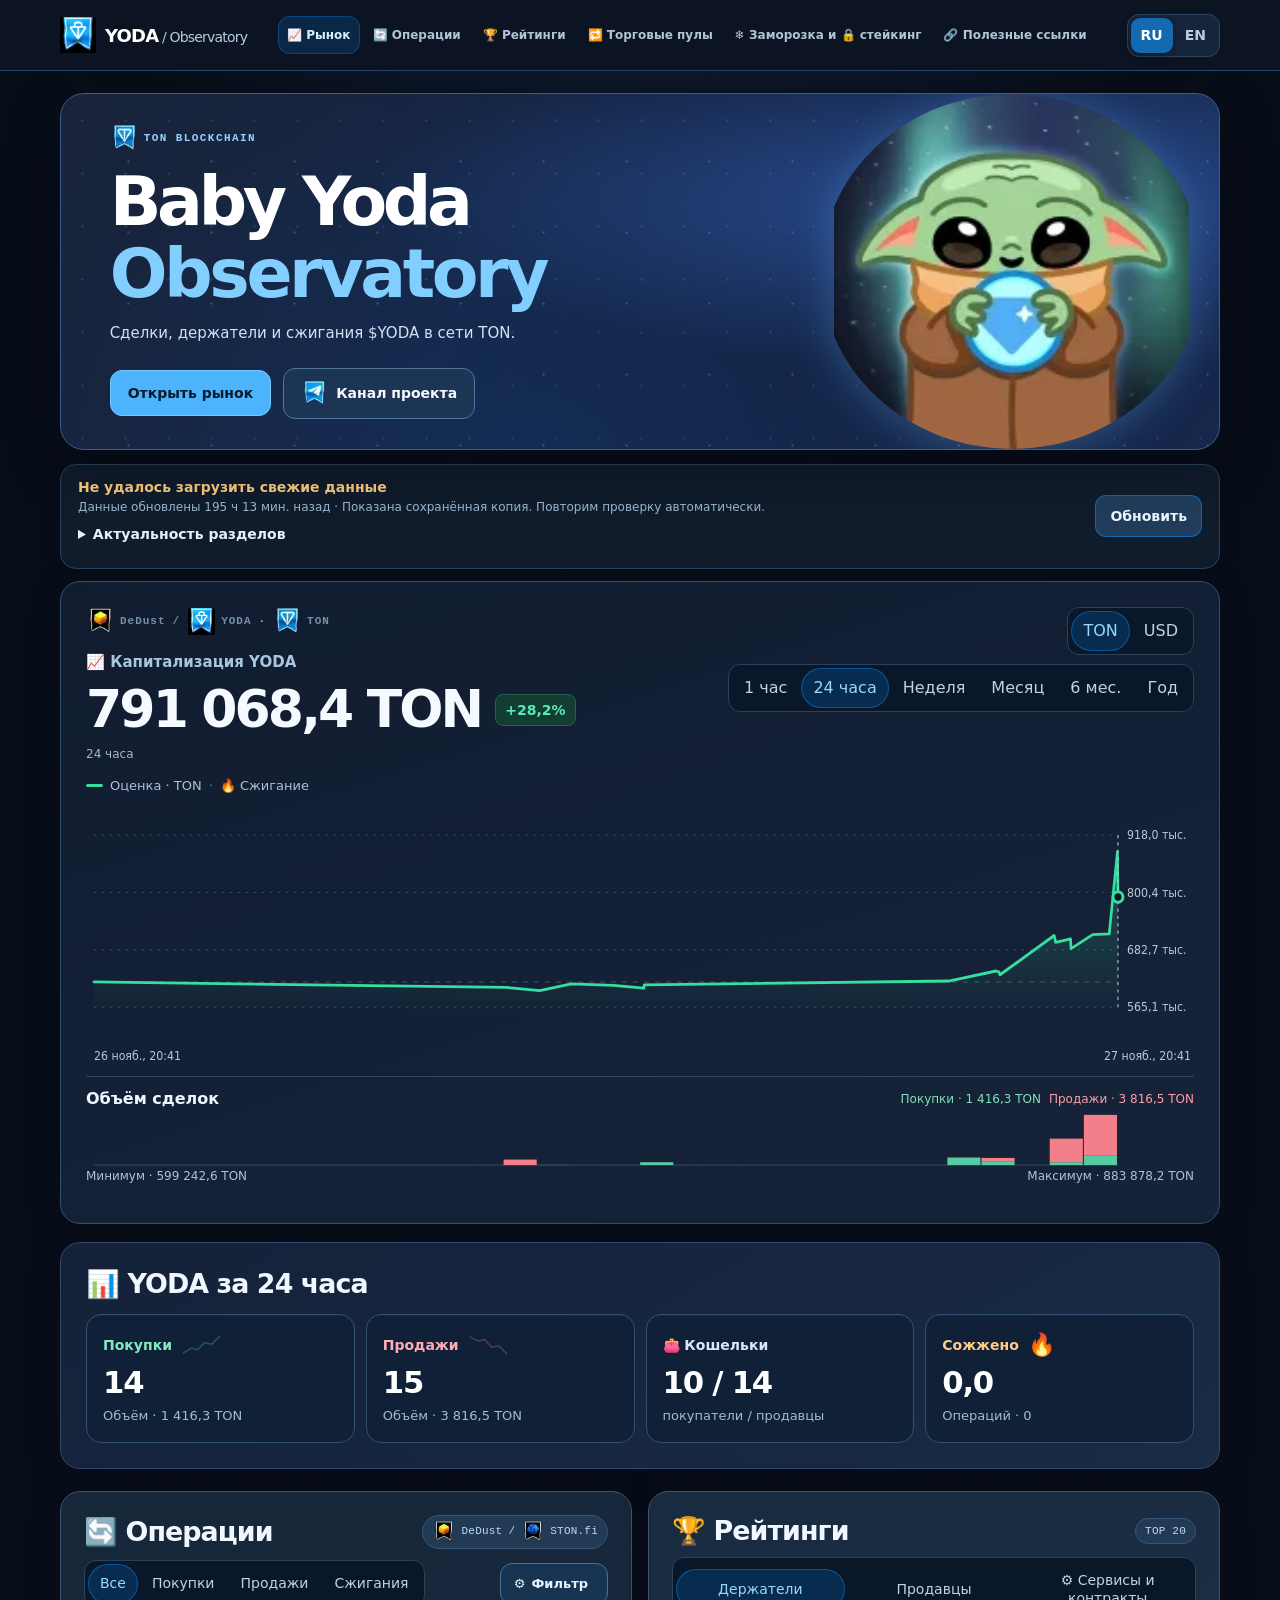
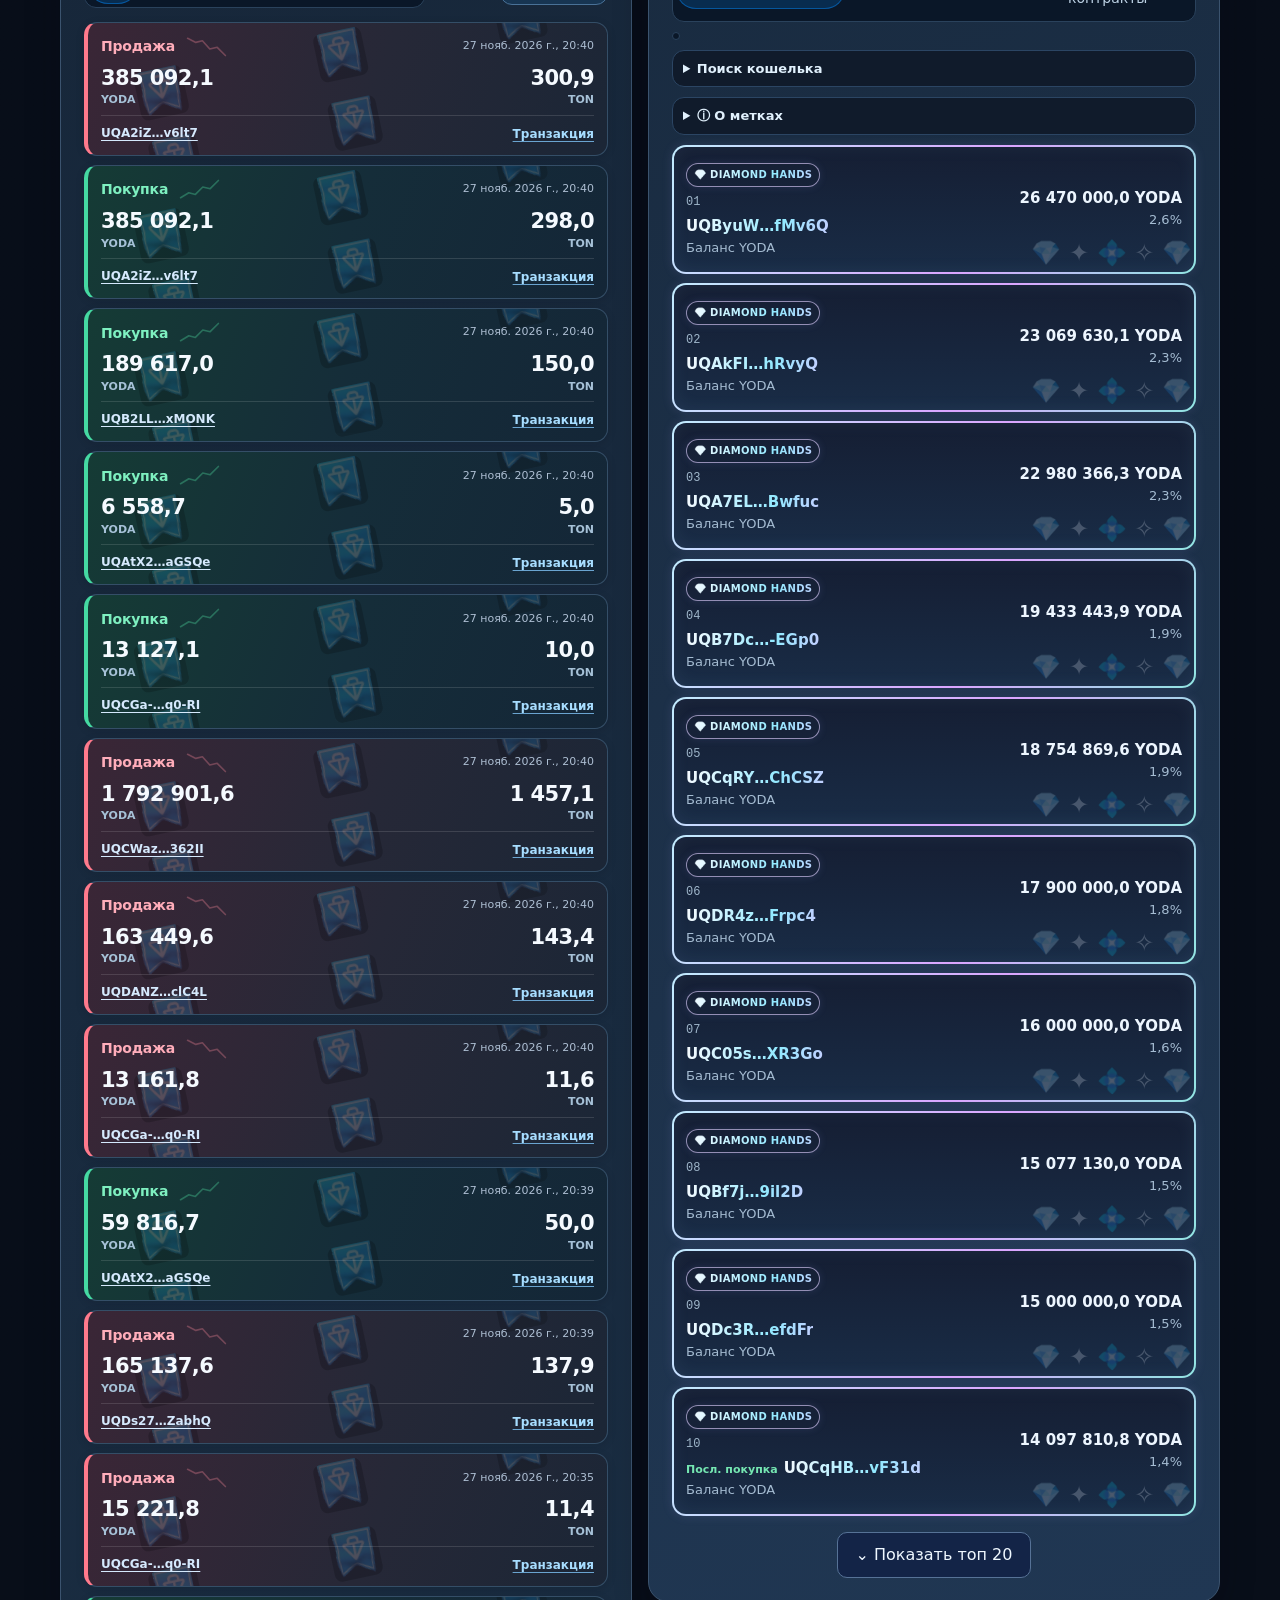
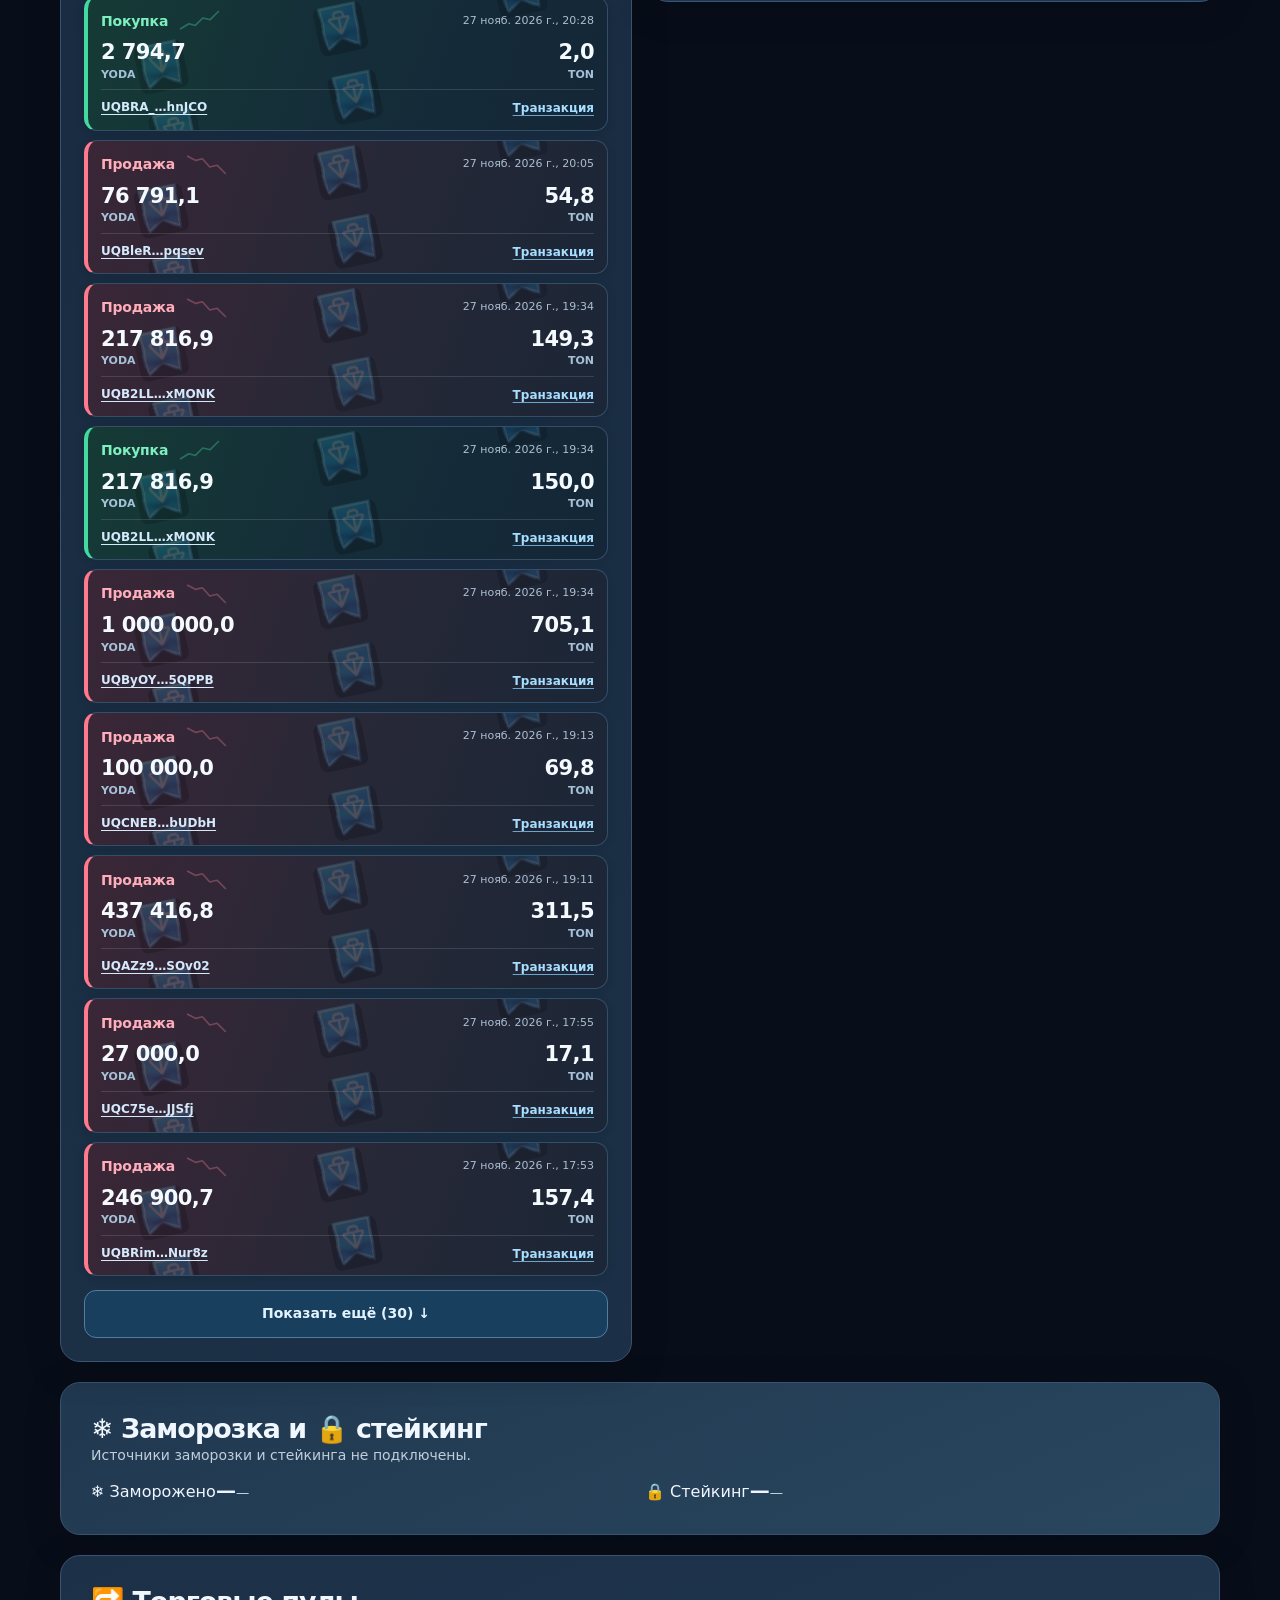
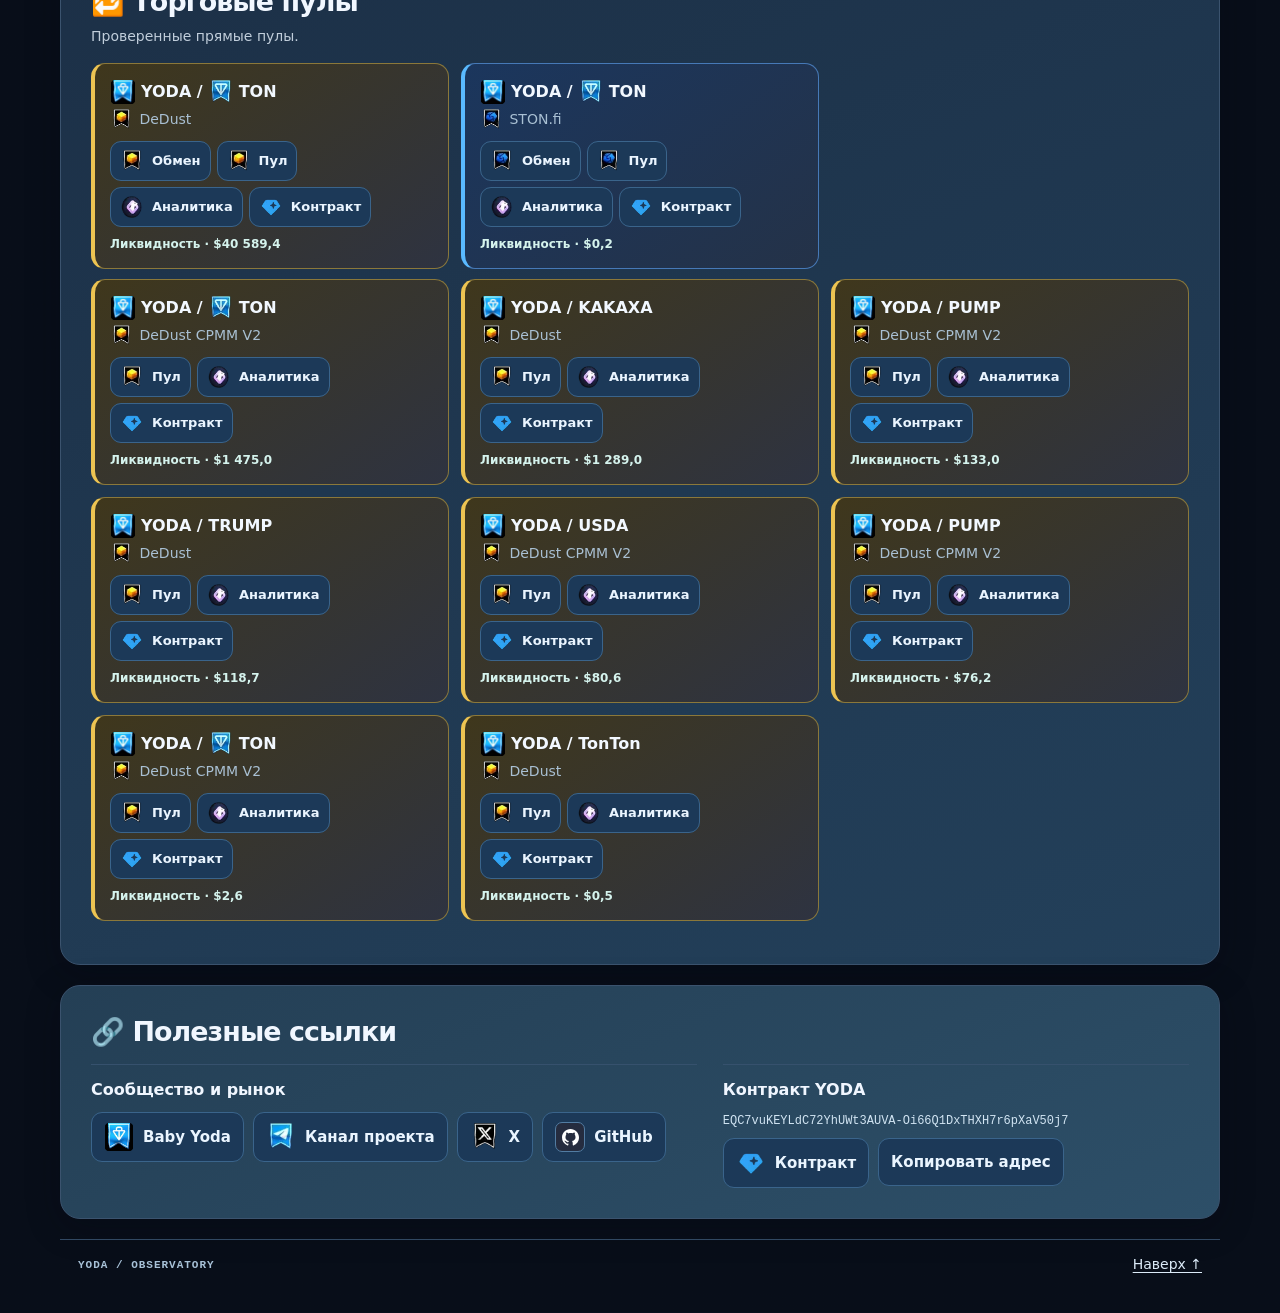
==== commit 5bb6e800: "Refresh YODA snapshot" ====
--- a/index.html
+++ b/index.html
@@ -1148,7 +1148,7 @@
 <section id="links" class="panel resources"><h2 data-t="links"></h2><div class="resourcesGrid"><article><h3 data-t="projectResources"></h3><div class="resourceList"><a href="https://babyyoda.lol" target="_blank" rel="noopener noreferrer">Baby Yoda</a><a href="https://t.me/BabyYodaTONCHAIN" target="_blank" rel="noopener noreferrer" data-t="projectChannel">Канал проекта</a><a href="https://x.com/yodaonton" target="_blank" rel="noopener noreferrer">X</a><a href="https://github.com/Freebielife/YODA">GitHub</a></div></article><article><h3 data-t="contractLabel"></h3><p class="contract" id="contractAddress"></p><div class="resourceList"><a id="contract" data-t="exploreContract"></a><button id="copy"></button></div></article></div></section>
 <footer><span>YODA / OBSERVATORY</span><a href="#top" data-t="up"></a></footer></main>
 
-<script id="snapshot" type="application/json">{"schema":1,"token":"EQC7vuKEYLdC72YhUWt3AUVA-Oi66Q1DxTHXH7r6pXaV50j7","updated":1795666312,"errors":[],"refreshStatus":{"holders":{"attemptedAt":1795666279,"ok":true,"lastSuccess":1795666279},"burns":{"attemptedAt":1795666279,"ok":null},"zeroBurns":{"attemptedAt":1795666279,"ok":null},"trades":{"attemptedAt":1795666279,"ok":true,"lastSuccess":1795666279},"rates":{"attemptedAt":1795666279,"ok":null},"pools":{"attemptedAt":1795666279,"ok":null},"identity":{"attemptedAt":1795666279,"ok":true,"lastSuccess":1795666279},"badges":{"attemptedAt":1795666279,"ok":null},"domains":{"attemptedAt":1795666279,"ok":null},"fragmentNumbers":{"attemptedAt":1795666279,"ok":null}},"holders":{"totalSupply":"999999998.55","holderCount":2354,"holders":[{"wallet":"0:93440eb13ec76de38ef17cb80912cd76490eca3a56fda19e11d691f447ee2ac7","name":null,"tokenAmount":"30612474.986385573","share":3.0612475030773663},{"wallet":"0:72b964c15f331c828af2c0cd31ccdc6675f1f4dea4f8b1314ccaf9ebe2585f32","name":null,"tokenAmount":"26470000","share":2.64700000383815},{"wallet":"0:24148c6a4e459fdbd7c5ba60973c6cf91ca6c75ae2f161850743b96f585ca146","name":null,"tokenAmount":"23069630.065416344","share":2.3069630098867306},{"wallet":"0:3b10b8fc68d6d7bcff669aba5fbfdbbb17095eaf8fa7e7c085da33a1770381c1","name":null,"tokenAmount":"22980366.307068093","share":2.2980366340389624},{"wallet":"0:7b0dcf0a1c4446ea0894cfa5a4c929e4630729d6e106a220ad056c4b25aebe10","name":null,"tokenAmount":"19433443.871245623","share":1.9433443899424117},{"wallet":"0:aa458820cd9085dda189d39ba152dc01ec0942c2100eaaeea8e0e713e5dec284","name":null,"tokenAmount":"18754869.611159876","share":1.8754869638354437},{"wallet":"0:d1e33343f06342afa113653582e3cbd9557a1805d7dc8ccb5302ab036e6245ae","name":null,"tokenAmount":"17900000","share":1.7900000025955},{"wallet":"0:b4e6c668037bb14395baf6ba454b42affe233650162bb720cbeca7e325b61747","name":null,"tokenAmount":"16000000.045854672","share":1.6000000069054672},{"wallet":"0:5fee3da6a5a4b2abaefea04c63112cd66fcc3d719fe3b1fbdda10e37fcdf3d8a","name":null,"tokenAmount":"15077130.001648194","share":1.5077130023510033},{"wallet":"0:dcdd14d829a85348a076259e71c24c56fcadec9f28e2b5e53154521e5cc7de7d","name":null,"tokenAmount":"15000000","share":1.500000002175},{"wallet":"0:aa1c16c87b6c11c9af04dc1d1bc2b8876d52265c462f6162fc8bfc43218f2f17","name":null,"tokenAmount":"14097810.791952986","share":1.409781081239481},{"wallet":"0:a7b64ddff42e3b06ddb35e1cced47e46584e880206509e00c74ac2bafe1252b8","name":null,"tokenAmount":"13000000","share":1.300000001885},{"wallet":"0:1779ccb79e0b3eb8e3ea15b6f7f2b6e0aa3f4b3d206a03bb810759124503a030","name":null,"tokenAmount":"12877042.177077482","share":1.2877042195749193},{"wallet":"0:4b49e675d823aab893da4864d4b601c6df4940f9efa389240e6ae12c4cac340f","name":null,"tokenAmount":"12076398.032375732","share":1.207639804988651},{"wallet":"0:2c8aaa31218330420637a535dfa345d238973f8036e815fb36ee7fd56607fd05","name":null,"tokenAmount":"11000100","share":1.1000100015950145},{"wallet":"0:64398666f8795108bffe721a6c93adc658f93072cb8daa2e3a68f3c9c179e372","name":null,"tokenAmount":"10537438.77017361","share":1.0537438785452897},{"wallet":"0:7beec41690828ceac5043564831b7f31d7c847f2612199df8e652969395dc22f","name":null,"tokenAmount":"10145020.933796347","share":1.0145020948506627},{"wallet":"0:ef4532cb04bdad776d06aba0a38fa3be2bcaf86b47ee53e848d9f40760f5ff22","name":"batmaks911.ton","tokenAmount":"10081237.884443228","share":1.0081237899061022},{"wallet":"0:744551266ee6de08c1cf8fbf991a37ce1fc1069c9c6438f01b118527cb936dd4","name":null,"tokenAmount":"10050792.167354994","share":1.0050792181928643},{"wallet":"0:3754852be6a4caf0f7a90ab1617f59aacfa604213849437e4e4e89d75631cdc1","name":null,"tokenAmount":"10009594.136672926","share":1.0009594151186838},{"wallet":"0:cf563aac43f868c50503119f2d496fd4152977301f50722494b737325f57f72d","name":"dedustfund.ton","tokenAmount":"9974153.37501017","share":0.9974153389472692},{"wallet":"0:7b251c2ddab36f4a9275ba527e2b397da17f0c00dda62ee74877f8c087b20019","name":null,"tokenAmount":"9950177.244798713","share":0.995017725922647},{"wallet":"0:3d1e03b6a00b029927e66e29b124cf7f53952a69f815614a3a5c653511d4c9f1","name":null,"tokenAmount":"9489596.184355641","share":0.9489596198115555},{"wallet":"0:1f14a8ae11cd3b52fcb83d64a48e9d3f740472f1f6d64960c46d5417678dabe0","name":null,"tokenAmount":"9450000","share":0.94500000137025},{"wallet":"0:a8f641e2c97deabe8bef338d20387f07fa4ef71e2b0c7d27f9c6ae4c15378fd7","name":null,"tokenAmount":"9071566.539169634","share":0.9071566552323406},{"wallet":"0:cde3e46a3bb0c8c506cf2966e249e04c0213659d9862913488d4eccf8f359574","name":null,"tokenAmount":"8928368.352020577","share":0.8928368364966711},{"wallet":"0:523f960088b72c17becbaa70378ef4bfafdb52b8608fb6397b716097cc0882de","name":null,"tokenAmount":"8871896.003814098","share":0.8871896016678347},{"wallet":"0:a71ca08d0c5dcde144202634c5a58c611c462e31a19433c69f05f16b75ed987b","name":null,"tokenAmount":"8363455.99455074","share":0.8363456006677751},{"wallet":"0:6e7d2b7d9c2d4aa185865ec7d3572ffe1a40319503d3fbb299c1a3e9ac8257d0","name":null,"tokenAmount":"8023815.482114715","share":0.8023815493749248},{"wallet":"0:1ec980494ca606ebcac839074a8e5bbe0e0968c51ffd8004eef45502389f931e","name":null,"tokenAmount":"8023361.3441517","share":0.8023361355785574},{"wallet":"0:b8c9dd9d4af64ab5709194401e99dad69a3d1faa6f0de53f715c20e16fb20b4e","name":null,"tokenAmount":"8000000","share":0.80000000116},{"wallet":"0:8e724be0fab190bf6cfb46e4f92566eef33a4c761747d80597023c6307a035b7","name":null,"tokenAmount":"7800006.845548088","share":0.7800006856858098},{"wallet":"0:e7ead864fcc310a366e236847b209a05e63ff9c3c470080ae492471fcd550e19","name":null,"tokenAmount":"7595167.269644133","share":0.7595167280657126},{"wallet":"0:267c7e53aba9897bb0a9d7303663cb9bdaf517c05f7d0ea126cbdc462259a1c2","name":null,"tokenAmount":"6936249.537440783","share":0.6936249547498344},{"wallet":"0:8950783267668f7b3f618ae6cdfb9d5739dae2c40eee41bc74aa26504f42bbbf","name":null,"tokenAmount":"6775141.733918082","share":0.6775141743742038},{"wallet":"0:7679d6b0536a42182c3fcedff4bab74d2a2ef40920c5e7a120a87750336e7d7e","name":null,"tokenAmount":"6652441.276539344","share":0.6652441286185384},{"wallet":"0:22a5609d6ee4430d5c7bc434f99276cda31e6f2852be113f626a19120e9871d3","name":null,"tokenAmount":"6434508.467342805","share":0.6434508476672842},{"wallet":"0:9fec3582e9dc0a3b0679572a60b956fe1975ffc25d6447e81fcefb92476bb82c","name":null,"tokenAmount":"6157877.230633636","share":0.6157877239562558},{"wallet":"0:77b50cdf62da6848d4549a6ee697f7b1f461a5991ab104ef9ec40e876115f9da","name":null,"tokenAmount":"5565141.321549899","share":0.5565141329619354},{"wallet":"0:0a6967cf25611abd5a0d25d4623ceb026f99180b6f8ff2189b2c675226efc068","name":null,"tokenAmount":"5494164.948808015","share":0.5494164956774554},{"wallet":"0:e615c5eaf814d31daa66503f36c501d25bef05a7f66a51a9430a064d93d59820","name":null,"tokenAmount":"5443778.785396107","share":0.5443778793289586},{"wallet":"0:326ba29164d21c44dcbb07d004540374c951a19b6d713dcda8ee6c151d378fff","name":null,"tokenAmount":"5409213.737755853","share":0.5409213745599213},{"wallet":"0:08bf3801392bf501e52c4f37d78b9c1245735d3bc50fd5886a374e7bd5928d58","name":null,"tokenAmount":"5312893.227033698","share":0.5312893234737394},{"wallet":"0:472f7669c1c8d01a7ea8ef7a81f9e3c357fae3dc9e7c8c3584d28dd3dbd40997","name":null,"tokenAmount":"5229000","share":0.522900000758205},{"wallet":"0:143325ce46813ba602cacdf0783bda9e55976c6054ebf3c8bfd7fd1d242d3cd1","name":null,"tokenAmount":"5217491.963579958","share":0.5217491971145322},{"wallet":"0:bbbaaadfebc8773ff1fdaf3ba81a70c440e8af0da12d1eb77d360b48750ef869","name":null,"tokenAmount":"5171575.301581413","share":0.5171575309080197},{"wallet":"0:fa441fc3fc78836b3238d7d5a1e2659d26b8580ae1b744eefb9f8ad4fec72acb","name":null,"tokenAmount":"5003000","share":0.500300000725435},{"wallet":"0:fed8b0538714a2eef93e26a7118bb92462c21ac159b07705cbe61b59ac2f250e","name":null,"tokenAmount":"4857860.516921541","share":0.4857860523965439},{"wallet":"0:5305d451ee2b0a74cdb959635822971cfb9c4f7e12d230217866b4356611ec4b","name":null,"tokenAmount":"4615782.271559433","share":0.4615782278252317},{"wallet":"0:7d741152aef83cb8b035b23679a9fa06aa4b5af71cbd5a7c8fcdff362b905c38","name":null,"tokenAmount":"4540406.558844366","share":0.4540406565427956},{"wallet":"0:10a4dc00546195885b8b5fb480608a4212b7844f9fe1fee46ebaa0cfcc6ba52e","name":null,"tokenAmount":"4500419.487396234","share":0.4500419493921842},{"wallet":"0:d4d9e5ddd99c9238e54b7a52f64047c8b97d9d38773819afe99d3124f9f0e28c","name":null,"tokenAmount":"4500010.393555431","share":0.4500010400080446},{"wallet":"0:c621a5ce191873b0ef8332f63a03004ffc45cd33b4be46f9450ef96d309eebf3","name":null,"tokenAmount":"4488739.428143524","share":0.44887394346521964},{"wallet":"0:b7d4be3595d237166182ad5644bac25b60a10b8b8cb730e99fa4ea7d34a765a2","name":null,"tokenAmount":"4426640.263510759","share":0.4426640269929387},{"wallet":"0:2ff166bfd61157fb5da1829b26cf95251ebda91723f0eb919dafefaa4c3b8620","name":null,"tokenAmount":"4280234.075170943","share":0.42802340813772827},{"wallet":"0:f8cc36b1ae24de8179302b40b377e19c9535306eb92ecc95eeaa1995b9e8be07","name":null,"tokenAmount":"4269526.590450254","share":0.4269526596641068},{"wallet":"0:26fab470a6d54165566711f5588a7bd36ebbb22ddf7a9abba6ff726d06b72dba","name":null,"tokenAmount":"4267777.068860631","share":0.4267777075048908},{"wallet":"0:9e513b8b328d5e8617914589d1cc353a63a23eafce4029dd85478ad4ca5e844d","name":null,"tokenAmount":"4084643.74382205","share":0.40846437497447835},{"wallet":"0:9d8e6c59c44f8d0e37a295db38d36025dd93a2aec0d861914ccfa5462bd4a208","name":null,"tokenAmount":"4074991.125302588","share":0.4074991131211325},{"wallet":"0:59d4ea9fe4822b1e237f3ccad42c59663854a278e5ef73c61f90a93268dbedcb","name":null,"tokenAmount":"4044917.944243101","share":0.4044917950108232},{"wallet":"0:8b4fa2db63e79cf0e92dc0d95eff3ecf2077e0016575b77004a6ad741911d8d0","name":null,"tokenAmount":"4001804.691961433","share":0.400180469776405},{"wallet":"0:42b60e37fc5ed1e3fa9966300ff56faf691fba171467617bfd978bc8bbc9b526","name":null,"tokenAmount":"3927600.056088331","share":0.3927600061783351},{"wallet":"0:476eb2766bea882627424343a3e6ea67b61323a8bf2a920ea2d2d0f8fd07ea11","name":null,"tokenAmount":"3908242.639730799","share":0.3908242645397751},{"wallet":"0:8ecef9c91a0701fd20ecc1530ec1b7c5ebf9c91c3bc01bac8fe7cb8c480dd363","name":null,"tokenAmount":"3806790","share":0.38067900055198456},{"wallet":"0:7b0990f9d292091de2a70ca6f651889f5f1787d73420d06dcf3b24b1b6b13b73","name":null,"tokenAmount":"3800000.000055757","share":0.3800000005565757},{"wallet":"0:c0c8e0dd6054341842743348d6a10402ee188f09b211b43bb7f17ebcdfac4968","name":null,"tokenAmount":"3786816.762318372","share":0.3786816767809256},{"wallet":"0:9dc4270933e3d43e8a3054102c5764c31c6f8b30b9ed37c4b196fe41e61e0e22","name":null,"tokenAmount":"3782329.162709489","share":0.37823291681938664},{"wallet":"0:c12892657eca1b7692e0a95b0519d1cee4cefa634fc303fc541d3b1f8bc6910c","name":null,"tokenAmount":"3777387","share":0.37773870054772113},{"wallet":"0:05137203f08f515f4be71608deecece544a038061007d78455abc3454068bb11","name":null,"tokenAmount":"3699821.209410161","share":0.36998212147749016},{"wallet":"0:6c70db888b36a7165edafe92dba1efeae80a19c09fa69ddc3c00429b3c9a554b","name":null,"tokenAmount":"3697810.963467606","share":0.3697810968829432},{"wallet":"0:759653551d7b15477d8b6897c8602ec8fd16d6a5bc5bc20785277160f8309daf","name":null,"tokenAmount":"3670420","share":0.3670420005322109},{"wallet":"0:66cec988ed6a39553375bc16c77945bb91f5a869ab0675a6d9aa41dba805f19a","name":"gwhale.ton","tokenAmount":"3651821.660217145","share":0.36518216655122865},{"wallet":"0:5918e17528db172a6c3eb65c57265723bdf3b08da2f970af954139c3b5119862","name":null,"tokenAmount":"3560126.061955485","share":0.35601260671176677},{"wallet":"0:d1ee5990301ea18c48857626f1038359088af9b20a41ed13b18460bf958f0d68","name":null,"tokenAmount":"3534274.874309452","share":0.35342748794341505},{"wallet":"0:8bcf981c0404445b3bca1b24f59c49c0191672fa09857c46089be8e896b359ce","name":null,"tokenAmount":"3520641.508202764","share":0.3520641513307694},{"wallet":"0:cd72ee82674eed87d7631b054fc1ff6fd8d079563a37c9e7d983b30885cd61e8","name":null,"tokenAmount":"3300942.455732703","share":0.33009424605190696},{"wallet":"0:8da3641a68c17ea0ea05d713984f1a831b87af3cf083a5a5b0b008f45dff7df8","name":null,"tokenAmount":"3287999.979624053","share":0.3287999984391653},{"wallet":"0:2ecaa0f74a77f517083f5540d11132d796354ab61dd62b2c2ba16acc41c3c6a1","name":null,"tokenAmount":"3256564.723780513","share":0.3256564728502532},{"wallet":"0:372fd1f400a235543c8d6e6c57795c6d8e629a67b909b83aeaedd05ef0d960f3","name":null,"tokenAmount":"3217781.369415002","share":0.3217781374080785},{"wallet":"0:d3771108aa52db9f735f8d8e7229ed53478015d983f76159ea740598e83b4391","name":null,"tokenAmount":"3204887.003088513","share":0.3204887007735599},{"wallet":"0:f027454199ad9e289cec8dce51c944bdd7f33ee16b701e74c19f04372b5fe243","name":null,"tokenAmount":"3163876.239173859","share":0.316387624376148},{"wallet":"0:b0e889d08f09402a0f2a4ec32d2feb40d861f27e04de77f062cf7ceeddacbb06","name":null,"tokenAmount":"3152542.49418667","share":0.31525424987578565},{"wallet":"0:9f2315958d5573d45f07b208fd5335f05345601e223892f5a14ed82db0b7ce58","name":null,"tokenAmount":"3137799.73701236","share":0.31377997415621695},{"wallet":"0:798f08c54988657f76753e315e00c05dafb21de6b1e39ef810126563fe9b33a4","name":null,"tokenAmount":"3130293.022197117","share":0.3130293026736042},{"wallet":"0:c33a67fac69cad53e108437709925fee4e83fc431659a0ccfaede530ca382062","name":null,"tokenAmount":"3100000","share":0.3100000004495},{"wallet":"0:d0d9fdc311298cd9b888414194d4218e59b14a96a49a88d93bb0832febe10093","name":null,"tokenAmount":"3074251.624968938","share":0.3074251629426603},{"wallet":"0:72398ba2fc178af142340c0cddd14bda48eca0d038b4f97d19b0adec58c87940","name":null,"tokenAmount":"3000000.04199447","share":0.300000004634447},{"wallet":"0:0a9539787a870eadb31c4e548777b06bfd5b98e6f65056fa4b7abd3b655bdb41","name":null,"tokenAmount":"3000000","share":0.300000000435},{"wallet":"0:51504506524d0b08570d2a59d068324d67086a1d0dedcd2f63b670ad453e5360","name":null,"tokenAmount":"3000000","share":0.300000000435},{"wallet":"0:6c0bfe6e8311aef93923ff386a2697bc294e1314b98155c64b3a9c0e6177f886","name":null,"tokenAmount":"2805921.927824875","share":0.2805921931893462},{"wallet":"0:590e600df9caeceed1d021675734ca52c46ae2eac5f80c0199486214a0f5bb7b","name":null,"tokenAmount":"2764736.142605445","share":0.2764736146614312},{"wallet":"0:aea33306a7ae5b1d52a9c196304580c5e7e453778b6e51d74d1ebc9332475b25","name":null,"tokenAmount":"2757022.30940478","share":0.27570223134024624},{"wallet":"0:4c5606b528657f9bb5c73ff1beab4e54efa23e24921b4cd350db46f88eecd8ea","name":null,"tokenAmount":"2728360.891010789","share":0.27283608949669125},{"wallet":"0:33223b299670688fd5036aee85eb654e4f30677f159761921994074b0cf1225c","name":null,"tokenAmount":"2660152.463055188","share":0.2660152466912409},{"wallet":"0:91cbc5954d77041506effae62bf66d42b58d07c5088ae0ddda90d5ddabacc56d","name":null,"tokenAmount":"2646250.847272318","share":0.2646250851109382},{"wallet":"0:b73d7f2b5e6732db69096b332e4925d3cde2084a00787d7068fbfe861fad0439","name":"vsadesamemakovce.ton","tokenAmount":"2641008.317332009","share":0.2641008321161471},{"wallet":"0:556a39e9792cf05f923f036f4f1b441aba1e91a0a6a5972d5f41e419888d83af","name":null,"tokenAmount":"2578757.677219144","share":0.2578757680958343},{"wallet":"0:620a1ebc85a7e065f71c87a056cf0984d5c9c762592f12a805af1ce80ba71e39","name":null,"tokenAmount":"2500000","share":0.2500000003625},{"wallet":"0:bb87e14b2dfb5b140589383f9b7fcb3ad40affb8e3cc115b577fe59587aab6f0","name":null,"tokenAmount":"2402021.985148528","share":0.24020219886314598},{"wallet":"0:66e555baf2d55b290f389dea4048b557558a82f0c7caa3baa595f871cdb76e4a","name":null,"tokenAmount":"2384406.669475758","share":0.23844066729331476}],"asOf":1795666279},"engineVersion":"1.3.0","methodology":{"valuation":"last observed swap in primary_pool times CURRENT total supply; not circulating market cap","primary_pool":"EQBjBklMBO8hh8cFSeyVNB0GEimYOO9IZ6WDLXjuL45Dsbxu","sellers":"sum of successful supported native TON swap sales; service roles excluded","holders":"balances excluding known services and identified contracts; unclassified accounts may remain until verified","burns":"accepted burn notifications and zero-address transfers shown as distinct evidence","usd":"historical TON/USD rate from CoinGecko","history":"incremental confirmed swaps; missing intervals remain partial"},"serviceRegistry":{"asOf":1795665602,"source":"https://github.com/tonkeeper/ton-assets/blob/main/accounts.json","sha256":"4286bd47e11399901a7d713c9e98a5dba17300d76fe272f4f5d46110a84f4e2e","entries":{"0:ad8afecfacc248996885d8be6824280f9f3a7e54c2f6080b7971b9f556c280c4":"Crypto Bot","0:dddcd3cdad60af4c0d69389f567ad51d0c263fa4968d655ab424c69aadaf9322":"Wallet Bot 1","0:436a76c2794a88e3fbfec6b9c0374fc8db046f10868b835420d9937973a665d4":"Wallet Bot 2","0:6e814e6450e8c578067bb656298fb4d01397dd15018d7f34dc369eaba4c2111c":"Wallet Bot 3","0:5f00decb7da51881764dc3959cec60609045f6ca1b89e646bde49d492705d77f":"OKX 1","0:f15db2c62cd86aff0860d39c491fc73a31395fafeb5945e644498562260c782e":"OKX 2","0:e7e86da08742ed933434ffeb8f08a63c7e100ee842e25f599a9cbf0891574a6c":"OKX 3","0:0338def34b84c6ee9134a04ab1601450be446340a37ae259de57cb37bdb590cd":"OKX 4","0:a30a49ec725e9f57244b66af4c2da7ab76004b4fce80d3a34b1cd0c37762abce":"OKX 5","0:24da1e7b8da901e5b3dd0f98c397feb6e5a5ea483195a8b6bd0682cf2c5327ae":"OKX 6","0:7f2e84c723d8b6b6b1aacf810c8c26ab23c22022b464b87104b2d3065b0ea70b":"OKX 7","0:854ec4521efd52ad43bcf1988e4c44ebdf9a26ad18fa51abfdb685fc3b348a5c":"OKX 8","0:f9bdc0de461c1a2e002fada9550bbb095c8f9f73668d70c517a9cc7e050f8e5a":"OKX 9","0:9b9b739de2527ae72d21083f5198d710c7288453b4733e57ecadb2e189ac829c":"OKX 10","0:b31535e934db05bbc220267467903c8108bdabcbc2a06588838b726ddf589ef0":"FTX","0:57eb74407604a19f7e04005315ef70aeb7b675e6551977586756f6baf12125ee":"MEXC 1","0:1c7bd690f4f93de8b93db5790129dab65926c6e1fc9b57380089db5529516630":"MEXC 2","0:d887d0e2d1c4fc4126e71c970d33ab1896940000eae703bb1ab6cecc830777e3":"MEXC 3","0:7994848c1fcbcbc57a6a5a987b66eb424b8b54e10759b6b514a66b600c2b0eef":"EXMO","0:8d195793baad9a08c46dc353aebe999341dabd07721b9725f19e18abc3d10d92":"EXMO Cold Storage 1","0:26ab8ae763a3a7c3067d882b7b01cd5d37254cb8768f57b6a47c00028effc7b8":"EXMO Cold Storage 2","0:0130c77346e9ed82df677d107ad6a775c11f9c18f6a05c0dd17906b355850dad":"EXMO Deposit","0:342a359e38357c083968129fddddf049ef5c47315bfbef27505a356bf9f02d65":"CoinEx","0:555f3053e257130374bb831ae0e219e5e5f9ec0ca8f8a0d133369d3d690c64c2":"Huobi Deposit","0:85af78e8d035e920117cda654615cdf371d464480b629e110d3c5310d85ab362":"Huobi","0:80d4123841167ca989ac912443cc99a4b9c1a87584536427ff6fd85c92395ae9":"Kucoin 1","0:b37e57033db21d10b950e6143b658c10c3bf425bd193025960aef7f22dbcf4fc":"Kucoin 2","0:07ce60b7e5f255a88c3707f3fbc79e2cf924ed6b4b7d09c6324f0ba2338a48fa":"Kucoin 3","0:a14b1f452385b2bb984ad2c4441e1d23cae071fdfc096dfba53ebba3b6ff1d10":"lbank.info","0:75726a716f747e60b0371cb0d5d35471e8e1e931003fecc3a0961a8bd82c09c7":"xRocket Bot Cold Storage (Old)","0:c1dc654b598ab84cda4f12372efed8907cedf0901865a58649087373e01b1c24":"xRocket Bot (Old)","0:45614fee399c43d77bb597558791831bc0ee31754cbb2b5b1fbf5a3488ed9940":"xRocket Bot Cold Storage","0:011a8f0a0b36b779af033473274966666d1cd6fb4e77df679375fbd6f970d012":"xRocket Bot","0:c3f1da8ecda8f8cd42bace224ea3f1b6971eaa7f54c492d4d190527b4f573f7c":"Bybit 1","0:4a1f3ebcc66bdcefa90245bdf541a50ada1c688a487534b1587abffd93038834":"Bybit 2","0:cd525c15904d7b4027eae08b318624260f371ce8c9f4fcca0cdb7b583854107c":"Bybit 3","0:ae62a192da96e266161a702cc9f6de91c0c3441f17ceba51bc442dfb2031a30a":"Bybit 4","0:e3ce05c4da977132c24a3b102da8b5fbf2ea9173337b49de346e4a4b057f7579":"Bybit 5","0:e33ef85d174eb457c072d1ee10215b69ab9b64192f7421302ab1c8e26b7ad4bd":"Bybit 6","0:7f97f36dda3f7dedc9e12f8c09c4f89e7fbc17527ab3f67de4c3b155297a56e4":"Bybit 7","0:7d133d4e425c8e00de015513a44e66e6d163b21e71720aec7579965e5de28c55":"Bybit 8","0:f2dc1860686cd658987e2bed8216532d8c004460dadea907cc7d4ad7236c496b":"Bybit 9","0:4a1c20bc9a6f9294f75f1c87a7f383a8b73a483a2e6dcb3630ddbe78b3ccad00":"Bybit 10","0:008bb088e81e38d583826901093567027cc1575ec744ac354fa4eeec302d166d":"bit.com","0:1882478daef1b7ed200cbbdc201bd4ed0b24c2e5f1a4c7c15aeb7e3b1a759193":"Coinone Deposit","0:a4d2072b1edc1355fc7fbee0095beec7889a2d3cfaa9edcf2ce9e128631abbd6":"Coinone Withdrawal","0:f3f4ed0913ab555d023745058f1a6c55a49d4876593cb9bdab1f780a99b185bc":"Paribu","0:f9873509de5a2f97f7b2805f5f7aafab447f43c91e751cc8efabc6d2ea09d78a":"BingX","0:b496b8f73b469ff06a2d89e62c4d70a103fc228c821537b49dff092060bc281f":"Gate.io","0:60ff0b28e2b3839bef250a81be9f2e78a6265b980ec5d24df4e44bbff2c3fb25":"TIDEX","0:23eef28b6da5a368d6c0b8028fd5ed47c26758676bc9db1b5653caaadc969f91":"CWallet","0:00ffafa9fb3d4f837824436d19953c792be6632af73a9b82c4dc69ca07195087":"Matrixport","0:b58c73481f25a280f9705ab3424be850614d823256263ecfa049fa9fb917720d":"QMall","0:00b402b789e5626e1c61b50c5dbe2024426e92f16c0c2fb735396df96046b5fa":"BIT","0:2c54797319837b4c6d014fc991c1a8d4294dfd4d6cec4937e370f1f27db0423f":"Bitforex","0:6a5a76a1538cf9596590ec3708470649c342624bf92e63a6a7a15254ededa904":"Bitfinex","0:59b065c5d66261a5317660e96eee476aa6a11b749bdcbe8c0d1f3dbf24200d1c":"OMPFinex","0:3cd5ad54b190a71caab984b0f210e3742c7f2147b7e9073377d7c6b470017362":"Bitrue","0:6c53cd87cc0d33486db42c1c7fc03dfaeb2f7b815afc368ab1aee567edda3f72":"Coinspot","0:9a582c23266b8ea47eb71118a3c040d42b230b2266fecffe2d3cd390c0922c35":"BigOne","0:dd528505af15c6e5206bdd8f6c9a3b541f80ca98ae8a5066ab3ff8de1ff5e678":"Farhad Exchange","0:2b6f3cda567c385f0645486f3c665a451f56b2969d1be57d86eb77c6077a81d1":"BitTime","0:cdf7f0d7c09036f064272e3c429ed570be49ef29eb3a735b64bbc17915073732":"Bitget","0:e9c0a24ffaa6aa4f228890e71ae9550bfc53a6c57e643bc31c240e18727ac1ce":"Bitget2","0:336502faf83ef5b532d315ba71450b661c90e83fce64d8bc1fd2bf642f3555d9":"Bitget3","0:b308c7f9b4f596f6250175885972549871b05c70ed3619fd5a939401eea972e4":"Bitget4","0:e2d1df206b372db1f3b890e60d185b67aa0c9f1b6b6ff60a05091c8c01b40ac4":"Bitget5","0:7a0dc94da9f48b968dfb87be38d4fab7286288db7a04d3081feee177376d9089":"Bitget6","0:8785ef5ebb0fd24c6911d10f43c00961e9748fa54297a1ac517e3c5fe76bb0be":"Bitget7","0:213b6804c2082135a4a803da8e3b30cfed51aee9af2ad2100334b7f4711d3bcc":"Bitget8","0:573dfe99490a041703e977e4724135c5b8bea0bea67839612247451ca9d5c4cb":"Bitget9","0:de2519a527de7e1d4c1028bdb74e022b28a6e370e4fec3fc27d8d971308f99bb":"Bitget10","0:06476e580e250d0abec5c365a711833483c581d57b908be37d56bdb0e338c312":"Bitget11","0:c9959a997e1d4e4383d8db37b86d2101ce78dcf1f1b3904d9888fe572ef0efd4":"Bitget12","0:c07e51e5b694937758f45f4003071c84f4c4a68bdb168a22c3d6c8b89cd6186f":"Bitget13","0:1797a5c4c50a2b312ce9927ff6f12efd3b0b58ff311445118c2d2e64312b5d79":"Bitget14","0:6083005b354ab1c4785aa8ce8293ee5c9c182e9248f27e9c9074f35c16342083":"Bitget15","0:f99b14600ae44d2f12b178e8c6eabd78892ae82c5e45b6898f9deb7eb203f9c4":"Binance","0:8e91b50381c36dd42accdb51f5cb5d96848568b4924f8079b1a5ae7e10f43eda":"Binance Hot Wallet","0:ca1d9edeef40b3a9dbd9082f3767859547c3ce0bf641d09d58e33a3cf06fb309":"Binance Hot Wallet","0:a2faca7adfebd5c5970108d1f79065cef32b0c143fb13489066b684cdd7ee95c":"BitMart","0:5d5a830e48214791f4ab5352900c624d3bff3c5efd630196b180158eb789990f":"Nobitex","0:cad898b200a0934ee416c2039bbf3f5d7f1a323172875b3c19d378a6f540f7b1":"Nobitex","0:4532d5bcdfb05d3275cbf255bc91c3635cd48d63b719441581c5542a4750fdf5":"Nobitex","0:a32d52ced80a23fe4fe90ba94593ef686de03f9fbdaa069e642826a95234b982":"Nobitex","0:fac8ffcb6f89572a1232d59e91c65909ae408663fd2ceaecd35f35b5e9d670f4":"Bitpin1","0:c14ce5d772539be26fde315a505a1e0514104e76eef776f0b845e57df0557ddb":"Bitpin2","0:dd36441bf4aa8a6a6ecfd763efde1eb82dd86bdcfb1456b45ff4b73f87657184":"Bitpin3","0:402f5d4f4f8bea7b0bd511b9d3771834c1a22bbbbc8a326035eb07aa24f5c9f9":"Crypto.com","0:ca6e8f2a3dfc875b8673d8677f3818c4b8c02d1aa481a86a0c61bd09f8269f1d":"Foxbit","0:60def37fb0e6f41b18a73c2496d96b25442344864ca0ed97189a6f37e2439c56":"Richamster","0:97ad93444915089e812238ff10abe9066d0b03ea3dba2a8630fb9c9f88aa455c":"Wallet in Telegram","0:1f5806c73d03bbc96eb7eebf16067f1f2e8e270cfa16d57001aa9eaf7456f008":"Wallet in Telegram","0:1b44ec553616b0e4551037038834bdf0bdaa1f0440e10f3331d9841585612a68":"Wallet in Telegram","0:cf06c94efdae26faaa1d85092fc4daee78eba09e69c36dac051c1d8ffde35f40":"Wallet in Telegram","0:91887059ba56a03790b0696d7a402ac0691dff62fcd398e813f97d3b2736fa58":"Wallet in Telegram","0:6db0f022632b6269f0d4dbf8ea60a8448bbc2bcfc6812e31af8cc6405c268af7":"Wallet in Telegram","0:dd6ff02c59634745529b99a8d5beeea9f6c38a9188e6a7e96a424e3820c8ac0a":"Wallet in Telegram","0:023895aef955024920a291c6f3715e291df1b3dd254eafa8b09e21a2d58d5897":"Wallet in Telegram","0:f5066318091a8cfb530ec732104ce38f7783d92a6679ffcc0ce0960b0e94c7d0":"Wallet in Telegram","0:0c5684355f5410a923fb7dd59314905dc7ff157b28c9130671c7a4f17007e898":"Wallet in Telegram","0:23fe558cdf44249381aef36472e64a5072a24ba97fb61b2f5791da6013aec92d":"Wallet in Telegram","0:b7be71ac1b40e436db36721d9c20e82d44e78fc1e86a8ad15e00b1cc16831dcf":"Wallet in Telegram","0:55b7223f04dd1f2e1b3f28e4ad628fe6cab60004f280fb0a58cd27fc590b2eac":"Wallet in Telegram","0:659dbf460831a72795c4a9a9872fb4a3e7fd302783068dae53e8f2a5c150084a":"Flipster Deposit","0:d0a6eb95408e95ce97b0ca597fc523ff4809523635e8f519e00fdcbdf42f0c54":"Flipster Withdrawal","0:ec85cfc7fd1009362e421b5a0141f510d6540107ab73e7829fda1ef9e97a75e3":"CryptoBot","0:817438e5b0e6eb113ab74d73fc95f7ec19247dbe6ee27a42c3d0164d614c3ca1":"Ourbit","0:66a1e72196d64d6faf48fa4b2ea861f67b0484d2d14a59caf701d8c286ce44e5":"OKX 11","0:419712bc541c4489d6f1c38a105722d293b8847fd54f2717ad69142911b8be5c":"Bitfinex 2","0:6c25b5f2fe5ef1a6a1978f611f61a50883fd50a0822b19176445fca931823263":"OKX 12","0:14de4b02647941779108b7b99be85596260ccde813351000055d744dd8aba04c":"CoinEx"}},"identity":{"byWallet":{"0:93440eb13ec76de38ef17cb80912cd76490eca3a56fda19e11d691f447ee2ac7":{"checked":1795665602,"domain":null,"linkedDigits":[],"role":"DeDust Vault","activated":null,"serviceCategory":"vault","roleSource":"https://tonapi.io/v2/accounts/0:93440eb13ec76de38ef17cb80912cd76490eca3a56fda19e11d691f447ee2ac7"},"0:72b964c15f331c828af2c0cd31ccdc6675f1f4dea4f8b1314ccaf9ebe2585f32":{"checked":1795665602,"domain":null,"linkedDigits":[],"role":null,"activated":null},"0:24148c6a4e459fdbd7c5ba60973c6cf91ca6c75ae2f161850743b96f585ca146":{"checked":1795665602,"domain":null,"linkedDigits":[],"role":null,"activated":1705141145},"0:3b10b8fc68d6d7bcff669aba5fbfdbbb17095eaf8fa7e7c085da33a1770381c1":{"checked":1795665602,"domain":null,"linkedDigits":[],"role":null,"activated":1729330564},"0:7b0dcf0a1c4446ea0894cfa5a4c929e4630729d6e106a220ad056c4b25aebe10":{"checked":1795665602,"domain":null,"linkedDigits":[],"role":null,"activated":1725627116},"0:199c3ef654952170410884289da7728a20204b83a314172cdece147427b172b3":{},"0:015d331de4e4b1b2d2742cf319952f496afd9ae828aae723d3ba6dcc5c36a1a3":{},"0:96b5fec274338f3c210b865954cf8eba0165fad56546f61fee8e75db3350f2e4":{},"0:bbe5e6ee93ba42cfbfbfc2fb9dfc79c854d391dceb6fadc170855cdb5f460925":{},"0:ec8b0460c6820229b1746a122bb1bde0fa0272ee3a87640ce3dca93ace2a7795":{},"0:9e6a2b9cfb9c1db1424a480cfcc45fef11218704033bc49a265d06d0d052d130":{},"0:71f30112f505297959263c6c21fcce69811743cd890c06117cd8b091d9b80b21":{},"0:8135a081f8db54b051e11b88b70f2006003a0ebb66d40f62c936b12b8a35c1d0":{},"0:f068fee2abbb5d90b91ee0dab9a96225be5d6e90ab9671fc93e9aea398e4c0b6":{},"0:ecdbb56455afa92c99f5b45e2540625eebdaaa7dcc09576ec7173179bed75969":{},"0:8c250f860fe0e558f8ca76921fc7838fbfe00460f542f8f7c9b7191dcb64215a":{},"0:19cfd8daaaaab3617b81cb90b2cf52ddb8b27a856dfacd62aca1f2a6e9df523a":{},"0:c0359680dbe0ed0b32d2f355fffb31ae03b4c8c2d62574c4364cd0d5d3f25c94":{},"0:497cb1526bcacdae1b76b036f69bd0092c8d2c2e7afea906bf4a2b3eaf21f186":{},"0:0535cc66611f82b591fe2574a42a1c36212493d621bb60c645f18aa09cb47b04":{},"0:b69d2b6affbf065ce3f3ffa0ecb57a7e538f03da436f0c96464111f9302101ce":{},"0:dd65a52b15422778de69f2ce5a8b44eb8e7c80e622c579779ecac6dd41fd3c99":{},"0:a334147a1d164d9feaf0501ae84a2cfbd19d7b56d287fb0815b3f56183da9c43":{},"0:5d34f1c8b8b43dfa6e7ce7a688d58b2ad87fd486bf86c59aa72234d6fcb65654":{},"0:866beda594aaeb0b176ef981df76aea401a6e34a28a36a75566752246362aad3":{},"0:35a69f3fce1ae13bc9210e7c67db242315f041a502241b599ab59c5df0e2b996":{},"0:36665b0d41eacd3ad05a7cc0b71021b3ebb195a2e82b10d53242e2c5c9180976":{},"0:5695ec92f3dc0300165a955e271c40f8895aca53e53f86c7b508a4de54ed5721":{},"0:dbffc88d1a20a65f724ca00a6cbc0d69a35de917781c8719101e3cf237187332":{},"0:c74925b6740d40a107873c57062bf2d6c08610b8ef873b69e335e77cf9c7d920":{},"0:e78e4b9b49fe3de55761e70f0883dde5749331b7da497540430735510543b63d":{},"0:d2e080c124efb91f311513ce37f101d5a251e40fcf4af5bf2351a7b7e89b80d6":{},"0:1491265df4bb7f289a408c33d6830f7884c8fb03ff088ef8c21f382508dc79c2":{},"0:7ad3b11957eceb1892a6839897160061c37fdd4caca71e3a40da2fa6c02063b3":{},"0:aa458820cd9085dda189d39ba152dc01ec0942c2100eaaeea8e0e713e5dec284":{"checked":1795665602,"domain":null,"linkedDigits":[],"role":null,"activated":1778204656},"0:d1e33343f06342afa113653582e3cbd9557a1805d7dc8ccb5302ab036e6245ae":{"checked":1795666171,"domain":null,"linkedDigits":[],"role":null,"activated":1706450801},"0:b4e6c668037bb14395baf6ba454b42affe233650162bb720cbeca7e325b61747":{"checked":1795666171,"domain":null,"linkedDigits":[],"role":null,"activated":1794852022},"0:5fee3da6a5a4b2abaefea04c63112cd66fcc3d719fe3b1fbdda10e37fcdf3d8a":{"checked":1795666171,"domain":null,"linkedDigits":[],"role":null,"activated":1713899789},"0:dcdd14d829a85348a076259e71c24c56fcadec9f28e2b5e53154521e5cc7de7d":{"checked":1795666171,"domain":null,"linkedDigits":[],"role":null,"activated":1795058727},"0:aa1c16c87b6c11c9af04dc1d1bc2b8876d52265c462f6162fc8bfc43218f2f17":{"checked":1795666171,"domain":null,"linkedDigits":[],"role":null,"activated":1759804931},"0:a7b64ddff42e3b06ddb35e1cced47e46584e880206509e00c74ac2bafe1252b8":{"checked":1795666171,"domain":null,"linkedDigits":[],"role":null,"activated":1705349831},"0:1779ccb79e0b3eb8e3ea15b6f7f2b6e0aa3f4b3d206a03bb810759124503a030":{"checked":1795666279,"domain":null,"linkedDigits":[],"role":null,"activated":1709150367},"0:4b49e675d823aab893da4864d4b601c6df4940f9efa389240e6ae12c4cac340f":{"checked":1795666279,"domain":null,"linkedDigits":[],"role":null,"activated":1704871059},"0:2c8aaa31218330420637a535dfa345d238973f8036e815fb36ee7fd56607fd05":{"checked":1795666279,"domain":null,"linkedDigits":[],"role":null,"activated":1782066181},"0:64398666f8795108bffe721a6c93adc658f93072cb8daa2e3a68f3c9c179e372":{"checked":1795666279,"domain":null,"linkedDigits":[],"role":null,"activated":1714124244},"0:7beec41690828ceac5043564831b7f31d7c847f2612199df8e652969395dc22f":{"checked":1795666279,"domain":null,"linkedDigits":[],"role":null,"activated":1713566422},"0:ef4532cb04bdad776d06aba0a38fa3be2bcaf86b47ee53e848d9f40760f5ff22":{"checked":1795666279,"domain":"batmaks911.ton","linkedDigits":[],"role":null,"activated":1728849605},"0:744551266ee6de08c1cf8fbf991a37ce1fc1069c9c6438f01b118527cb936dd4":{},"0:3754852be6a4caf0f7a90ab1617f59aacfa604213849437e4e4e89d75631cdc1":{},"0:cf563aac43f868c50503119f2d496fd4152977301f50722494b737325f57f72d":{},"0:7b251c2ddab36f4a9275ba527e2b397da17f0c00dda62ee74877f8c087b20019":{},"0:3d1e03b6a00b029927e66e29b124cf7f53952a69f815614a3a5c653511d4c9f1":{},"0:1f14a8ae11cd3b52fcb83d64a48e9d3f740472f1f6d64960c46d5417678dabe0":{},"0:a8f641e2c97deabe8bef338d20387f07fa4ef71e2b0c7d27f9c6ae4c15378fd7":{},"0:cde3e46a3bb0c8c506cf2966e249e04c0213659d9862913488d4eccf8f359574":{},"0:523f960088b72c17becbaa70378ef4bfafdb52b8608fb6397b716097cc0882de":{},"0:a71ca08d0c5dcde144202634c5a58c611c462e31a19433c69f05f16b75ed987b":{},"0:6e7d2b7d9c2d4aa185865ec7d3572ffe1a40319503d3fbb299c1a3e9ac8257d0":{},"0:1ec980494ca606ebcac839074a8e5bbe0e0968c51ffd8004eef45502389f931e":{},"0:b8c9dd9d4af64ab5709194401e99dad69a3d1faa6f0de53f715c20e16fb20b4e":{},"0:8e724be0fab190bf6cfb46e4f92566eef33a4c761747d80597023c6307a035b7":{},"0:e7ead864fcc310a366e236847b209a05e63ff9c3c470080ae492471fcd550e19":{},"0:267c7e53aba9897bb0a9d7303663cb9bdaf517c05f7d0ea126cbdc462259a1c2":{},"0:8950783267668f7b3f618ae6cdfb9d5739dae2c40eee41bc74aa26504f42bbbf":{},"0:7679d6b0536a42182c3fcedff4bab74d2a2ef40920c5e7a120a87750336e7d7e":{},"0:22a5609d6ee4430d5c7bc434f99276cda31e6f2852be113f626a19120e9871d3":{},"0:9fec3582e9dc0a3b0679572a60b956fe1975ffc25d6447e81fcefb92476bb82c":{},"0:77b50cdf62da6848d4549a6ee697f7b1f461a5991ab104ef9ec40e876115f9da":{},"0:0a6967cf25611abd5a0d25d4623ceb026f99180b6f8ff2189b2c675226efc068":{},"0:e615c5eaf814d31daa66503f36c501d25bef05a7f66a51a9430a064d93d59820":{},"0:326ba29164d21c44dcbb07d004540374c951a19b6d713dcda8ee6c151d378fff":{},"0:08bf3801392bf501e52c4f37d78b9c1245735d3bc50fd5886a374e7bd5928d58":{},"0:472f7669c1c8d01a7ea8ef7a81f9e3c357fae3dc9e7c8c3584d28dd3dbd40997":{},"0:143325ce46813ba602cacdf0783bda9e55976c6054ebf3c8bfd7fd1d242d3cd1":{},"0:bbbaaadfebc8773ff1fdaf3ba81a70c440e8af0da12d1eb77d360b48750ef869":{},"0:fa441fc3fc78836b3238d7d5a1e2659d26b8580ae1b744eefb9f8ad4fec72acb":{},"0:fed8b0538714a2eef93e26a7118bb92462c21ac159b07705cbe61b59ac2f250e":{},"0:5305d451ee2b0a74cdb959635822971cfb9c4f7e12d230217866b4356611ec4b":{},"0:7d741152aef83cb8b035b23679a9fa06aa4b5af71cbd5a7c8fcdff362b905c38":{},"0:10a4dc00546195885b8b5fb480608a4212b7844f9fe1fee46ebaa0cfcc6ba52e":{},"0:d4d9e5ddd99c9238e54b7a52f64047c8b97d9d38773819afe99d3124f9f0e28c":{},"0:c621a5ce191873b0ef8332f63a03004ffc45cd33b4be46f9450ef96d309eebf3":{},"0:b7d4be3595d237166182ad5644bac25b60a10b8b8cb730e99fa4ea7d34a765a2":{},"0:2ff166bfd61157fb5da1829b26cf95251ebda91723f0eb919dafefaa4c3b8620":{},"0:f8cc36b1ae24de8179302b40b377e19c9535306eb92ecc95eeaa1995b9e8be07":{},"0:26fab470a6d54165566711f5588a7bd36ebbb22ddf7a9abba6ff726d06b72dba":{},"0:9e513b8b328d5e8617914589d1cc353a63a23eafce4029dd85478ad4ca5e844d":{},"0:9d8e6c59c44f8d0e37a295db38d36025dd93a2aec0d861914ccfa5462bd4a208":{},"0:59d4ea9fe4822b1e237f3ccad42c59663854a278e5ef73c61f90a93268dbedcb":{},"0:8b4fa2db63e79cf0e92dc0d95eff3ecf2077e0016575b77004a6ad741911d8d0":{},"0:42b60e37fc5ed1e3fa9966300ff56faf691fba171467617bfd978bc8bbc9b526":{},"0:476eb2766bea882627424343a3e6ea67b61323a8bf2a920ea2d2d0f8fd07ea11":{},"0:8ecef9c91a0701fd20ecc1530ec1b7c5ebf9c91c3bc01bac8fe7cb8c480dd363":{},"0:7b0990f9d292091de2a70ca6f651889f5f1787d73420d06dcf3b24b1b6b13b73":{},"0:c0c8e0dd6054341842743348d6a10402ee188f09b211b43bb7f17ebcdfac4968":{},"0:9dc4270933e3d43e8a3054102c5764c31c6f8b30b9ed37c4b196fe41e61e0e22":{},"0:c12892657eca1b7692e0a95b0519d1cee4cefa634fc303fc541d3b1f8bc6910c":{},"0:05137203f08f515f4be71608deecece544a038061007d78455abc3454068bb11":{},"0:6c70db888b36a7165edafe92dba1efeae80a19c09fa69ddc3c00429b3c9a554b":{},"0:759653551d7b15477d8b6897c8602ec8fd16d6a5bc5bc20785277160f8309daf":{},"0:66cec988ed6a39553375bc16c77945bb91f5a869ab0675a6d9aa41dba805f19a":{},"0:5918e17528db172a6c3eb65c57265723bdf3b08da2f970af954139c3b5119862":{},"0:d1ee5990301ea18c48857626f1038359088af9b20a41ed13b18460bf958f0d68":{},"0:8bcf981c0404445b3bca1b24f59c49c0191672fa09857c46089be8e896b359ce":{},"0:cd72ee82674eed87d7631b054fc1ff6fd8d079563a37c9e7d983b30885cd61e8":{},"0:8da3641a68c17ea0ea05d713984f1a831b87af3cf083a5a5b0b008f45dff7df8":{},"0:2ecaa0f74a77f517083f5540d11132d796354ab61dd62b2c2ba16acc41c3c6a1":{},"0:372fd1f400a235543c8d6e6c57795c6d8e629a67b909b83aeaedd05ef0d960f3":{},"0:d3771108aa52db9f735f8d8e7229ed53478015d983f76159ea740598e83b4391":{},"0:f027454199ad9e289cec8dce51c944bdd7f33ee16b701e74c19f04372b5fe243":{},"0:b0e889d08f09402a0f2a4ec32d2feb40d861f27e04de77f062cf7ceeddacbb06":{},"0:9f2315958d5573d45f07b208fd5335f05345601e223892f5a14ed82db0b7ce58":{},"0:798f08c54988657f76753e315e00c05dafb21de6b1e39ef810126563fe9b33a4":{},"0:c33a67fac69cad53e108437709925fee4e83fc431659a0ccfaede530ca382062":{},"0:d0d9fdc311298cd9b888414194d4218e59b14a96a49a88d93bb0832febe10093":{},"0:72398ba2fc178af142340c0cddd14bda48eca0d038b4f97d19b0adec58c87940":{},"0:0a9539787a870eadb31c4e548777b06bfd5b98e6f65056fa4b7abd3b655bdb41":{},"0:51504506524d0b08570d2a59d068324d67086a1d0dedcd2f63b670ad453e5360":{},"0:6c0bfe6e8311aef93923ff386a2697bc294e1314b98155c64b3a9c0e6177f886":{},"0:590e600df9caeceed1d021675734ca52c46ae2eac5f80c0199486214a0f5bb7b":{},"0:aea33306a7ae5b1d52a9c196304580c5e7e453778b6e51d74d1ebc9332475b25":{},"0:4c5606b528657f9bb5c73ff1beab4e54efa23e24921b4cd350db46f88eecd8ea":{},"0:33223b299670688fd5036aee85eb654e4f30677f159761921994074b0cf1225c":{},"0:91cbc5954d77041506effae62bf66d42b58d07c5088ae0ddda90d5ddabacc56d":{},"0:b73d7f2b5e6732db69096b332e4925d3cde2084a00787d7068fbfe861fad0439":{},"0:556a39e9792cf05f923f036f4f1b441aba1e91a0a6a5972d5f41e419888d83af":{},"0:620a1ebc85a7e065f71c87a056cf0984d5c9c762592f12a805af1ce80ba71e39":{},"0:bb87e14b2dfb5b140589383f9b7fcb3ad40affb8e3cc115b577fe59587aab6f0":{},"0:66e555baf2d55b290f389dea4048b557558a82f0c7caa3baa595f871cdb76e4a":{},"0:ab4e82834596084d868e0b46712f7ecac00da6dc2b8b7e001044703593a48c4f":{}},"asOf":1795666279},"burns":{"asOf":1795665602,"since":1795057202,"rows":[]},"zeroBurns":{"asOf":1795665602,"rows":[]},"trades":{"rows":[{"kind":"sell","time":1795666013,"tx":"fe98540727ad5d11410b2a28e4cf8c045354ada6f1f312ca108726af2bbcbefb","lt":"119129469000029","wallet":"0:ab4e82834596084d868e0b46712f7ecac00da6dc2b8b7e001044703593a48c4f","tokenAmount":"1117393.086511385","ton":"656.992063362","dex":"DeDust","pool":"EQBjBklMBO8hh8cFSeyVNB0GEimYOO9IZ6WDLXjuL45Dsbxu"},{"kind":"buy","time":1795665004,"tx":"8fb83cde3bfe7b0fac18c4639ee4047949ce065de539c353a3c35c8179e4be57","lt":"119126944000001","wallet":"0:199c3ef654952170410884289da7728a20204b83a314172cdece147427b172b3","tokenAmount":"11417.959725016","ton":"7","dex":"DeDust","pool":"EQBjBklMBO8hh8cFSeyVNB0GEimYOO9IZ6WDLXjuL45Dsbxu"},{"kind":"buy","time":1795658777,"tx":"ecc8c88a4b636615d436706ccb7c6e599fbf6b034b2c5f6bab165610cd9f59e9","lt":"119111360000001","wallet":"0:015d331de4e4b1b2d2742cf319952f496afd9ae828aae723d3ba6dcc5c36a1a3","tokenAmount":"40850.992267867","ton":"25","dex":"DeDust","pool":"EQBjBklMBO8hh8cFSeyVNB0GEimYOO9IZ6WDLXjuL45Dsbxu"},{"kind":"sell","time":1795646818,"tx":"7eee3ff2bf288910f0b6766dca53c45bed7a4beda0c288ab636073167ce5d4a4","lt":"119081440000001","wallet":"0:96b5fec274338f3c210b865954cf8eba0165fad56546f61fee8e75db3350f2e4","tokenAmount":"177199.61535206","ton":"108.403021714","dex":"DeDust","pool":"EQBjBklMBO8hh8cFSeyVNB0GEimYOO9IZ6WDLXjuL45Dsbxu"},{"kind":"sell","time":1795645672,"tx":"18831d25e67c189cd68d7a614b543f50d21bb0368ab0bfaae368c464f2bbfb18","lt":"119078572000001","wallet":"0:bbe5e6ee93ba42cfbfbfc2fb9dfc79c854d391dceb6fadc170855cdb5f460925","tokenAmount":"12992.903597463","ton":"8","dex":"DeDust","pool":"EQBjBklMBO8hh8cFSeyVNB0GEimYOO9IZ6WDLXjuL45Dsbxu"},{"kind":"sell","time":1795644500,"tx":"04397e07f3413b09e7b445b08880e24577dc0ed73453f616a101bc6761c99622","lt":"119075639000001","wallet":"0:ec8b0460c6820229b1746a122bb1bde0fa0272ee3a87640ce3dca93ace2a7795","tokenAmount":"54086.196852887","ton":"33.378355574","dex":"DeDust","pool":"EQBjBklMBO8hh8cFSeyVNB0GEimYOO9IZ6WDLXjuL45Dsbxu"},{"kind":"sell","time":1795638551,"tx":"ba9faa231d44e6026cbec7723130cf2c374e84e8dba2f8411b033dd57a50f039","lt":"119060747000003","wallet":"0:bbe5e6ee93ba42cfbfbfc2fb9dfc79c854d391dceb6fadc170855cdb5f460925","tokenAmount":"166000","ton":"102.877026932","dex":"DeDust","pool":"EQBjBklMBO8hh8cFSeyVNB0GEimYOO9IZ6WDLXjuL45Dsbxu"},{"kind":"buy","time":1795633153,"tx":"56f5901a6f2d61034b9ce7bbd83a4994de20e6ab85b2ce1eacd9d8a4e504a694","lt":"119047239000008","wallet":"0:bbe5e6ee93ba42cfbfbfc2fb9dfc79c854d391dceb6fadc170855cdb5f460925","tokenAmount":"15973.158603802","ton":"10","dex":"DeDust","pool":"EQBjBklMBO8hh8cFSeyVNB0GEimYOO9IZ6WDLXjuL45Dsbxu"},{"kind":"buy","time":1795626831,"tx":"a399d9f4db389c133acc42e272ec1dda1f517c364b370f9ce08b5d888bd1274b","lt":"119031417000023","wallet":"0:015d331de4e4b1b2d2742cf319952f496afd9ae828aae723d3ba6dcc5c36a1a3","tokenAmount":"40701.604723456","ton":"25","dex":"DeDust","pool":"EQBjBklMBO8hh8cFSeyVNB0GEimYOO9IZ6WDLXjuL45Dsbxu"},{"kind":"sell","time":1795625103,"tx":"c838507a9226d3012ad6f09bcfbeed3e943161fad0d6b4a979959e0dad719540","lt":"119027093000021","wallet":"0:9e6a2b9cfb9c1db1424a480cfcc45fef11218704033bc49a265d06d0d052d130","tokenAmount":"31849.347561466","ton":"19.45914425","dex":"DeDust","pool":"EQBjBklMBO8hh8cFSeyVNB0GEimYOO9IZ6WDLXjuL45Dsbxu"},{"kind":"sell","time":1795624974,"tx":"e85a133ccc672a098c3eebd40469d5c099fd8c6080d96e60fe4f13033db0789e","lt":"119026770000025","wallet":"0:71f30112f505297959263c6c21fcce69811743cd890c06117cd8b091d9b80b21","tokenAmount":"328140.024316107","ton":"202.967402695","dex":"DeDust","pool":"EQBjBklMBO8hh8cFSeyVNB0GEimYOO9IZ6WDLXjuL45Dsbxu"},{"kind":"buy","time":1795624645,"tx":"da5607dc86857911a5256512ed4e9d8308a3019f855cf55f6d0a64c8e90a8029","lt":"119025947000024","wallet":"0:9e6a2b9cfb9c1db1424a480cfcc45fef11218704033bc49a265d06d0d052d130","tokenAmount":"31849.347561466","ton":"20","dex":"DeDust","pool":"EQBjBklMBO8hh8cFSeyVNB0GEimYOO9IZ6WDLXjuL45Dsbxu"},{"kind":"buy","time":1795624294,"tx":"1cb5974744b2d527718ed7ef592a6ca527411fbfc6e3537a0a3b164c8f674416","lt":"119025070000001","wallet":"0:71f30112f505297959263c6c21fcce69811743cd890c06117cd8b091d9b80b21","tokenAmount":"328140.024316107","ton":"200","dex":"DeDust","pool":"EQBjBklMBO8hh8cFSeyVNB0GEimYOO9IZ6WDLXjuL45Dsbxu"},{"kind":"buy","time":1795618405,"tx":"02258e6ce3607a029e806de40d18672b1fa3c85eebfbcd4ae83690be5f11e1e7","lt":"119010335000044","wallet":"0:015d331de4e4b1b2d2742cf319952f496afd9ae828aae723d3ba6dcc5c36a1a3","tokenAmount":"42406.870223857","ton":"25","dex":"DeDust","pool":"EQBjBklMBO8hh8cFSeyVNB0GEimYOO9IZ6WDLXjuL45Dsbxu"},{"kind":"buy","time":1795616418,"tx":"251be1ef4a01cc1dfb2ddcdafd7f8b286500473dcd535fe2d1a9a0b072b86fb0","lt":"119005363000005","wallet":"0:8135a081f8db54b051e11b88b70f2006003a0ebb66d40f62c936b12b8a35c1d0","tokenAmount":"22099.046988168","ton":"13","dex":"DeDust","pool":"EQBjBklMBO8hh8cFSeyVNB0GEimYOO9IZ6WDLXjuL45Dsbxu"},{"kind":"sell","time":1795603354,"tx":"0137c686d307a3197d0ac60cb6903fded2c850d8f2273232370296cbee56cafb","lt":"118972669000001","wallet":"0:f068fee2abbb5d90b91ee0dab9a96225be5d6e90ab9671fc93e9aea398e4c0b6","tokenAmount":"7368.116371233","ton":"4.520324418","dex":"DeDust","pool":"EQBjBklMBO8hh8cFSeyVNB0GEimYOO9IZ6WDLXjuL45Dsbxu"},{"kind":"buy","time":1795599862,"tx":"0041628f3382013b0849071d8731498ba6aab07300854632c262290131c80013","lt":"118963931000039","wallet":"0:ecdbb56455afa92c99f5b45e2540625eebdaaa7dcc09576ec7173179bed75969","tokenAmount":"24341.990916035","ton":"15","dex":"DeDust","pool":"EQBjBklMBO8hh8cFSeyVNB0GEimYOO9IZ6WDLXjuL45Dsbxu"},{"kind":"sell","time":1795598918,"tx":"ee2fcd9f8f32d91452443c5c3d00fe2cea91fd5a1f24092b74d3ebcb35af1c1c","lt":"118961569000009","wallet":"0:8c250f860fe0e558f8ca76921fc7838fbfe00460f542f8f7c9b7191dcb64215a","tokenAmount":"68975.990798818","ton":"42.356465857","dex":"DeDust","pool":"EQBjBklMBO8hh8cFSeyVNB0GEimYOO9IZ6WDLXjuL45Dsbxu"},{"kind":"buy","time":1795596937,"tx":"aebec27c6499dc45ae147df788c061d8e79d7d4111bb942d4cd6cd7212749794","lt":"118956612000012","wallet":"0:19cfd8daaaaab3617b81cb90b2cf52ddb8b27a856dfacd62aca1f2a6e9df523a","tokenAmount":"81050.85134673","ton":"50","dex":"DeDust","pool":"EQBjBklMBO8hh8cFSeyVNB0GEimYOO9IZ6WDLXjuL45Dsbxu"},{"kind":"buy","time":1795595069,"tx":"81b873e805687703011c135012b15a177591c4a1df81f3ec9f46a3d5dd0ab0f1","lt":"118951938000001","wallet":"0:c0359680dbe0ed0b32d2f355fffb31ae03b4c8c2d62574c4364cd0d5d3f25c94","tokenAmount":"163449.6170696","ton":"100","dex":"DeDust","pool":"EQBjBklMBO8hh8cFSeyVNB0GEimYOO9IZ6WDLXjuL45Dsbxu"},{"kind":"sell","time":1795594537,"tx":"e438635d29375802e6db8f166d833289daeb2542135a157a33b9304bf4a96186","lt":"118950605000015","wallet":"0:497cb1526bcacdae1b76b036f69bd0092c8d2c2e7afea906bf4a2b3eaf21f186","tokenAmount":"26817.952273551","ton":"16.24993549","dex":"DeDust","pool":"EQBjBklMBO8hh8cFSeyVNB0GEimYOO9IZ6WDLXjuL45Dsbxu"},{"kind":"sell","time":1795594486,"tx":"d0cfe8a87912de1feb535539cedc7bef69a5abe70fbaa9179cbe67eb2a6bbe03","lt":"118950479000021","wallet":"0:0535cc66611f82b591fe2574a42a1c36212493d621bb60c645f18aa09cb47b04","tokenAmount":"289868.446811725","ton":"177.543949087","dex":"DeDust","pool":"EQBjBklMBO8hh8cFSeyVNB0GEimYOO9IZ6WDLXjuL45Dsbxu"},{"kind":"buy","time":1795593358,"tx":"880527116fde871f2c632b2680ec1d55481444f1f8e84e6e53e797a03db142d0","lt":"118947655000001","wallet":"0:b69d2b6affbf065ce3f3ffa0ecb57a7e538f03da436f0c96464111f9302101ce","tokenAmount":"1608.673906907","ton":"1","dex":"DeDust","pool":"EQBjBklMBO8hh8cFSeyVNB0GEimYOO9IZ6WDLXjuL45Dsbxu"},{"kind":"sell","time":1795589580,"tx":"f966deb63269ee1106a4ab26ea1a137372c27d0bc8bb846340c4276cb68abdd9","lt":"118938202000001","wallet":"0:dd65a52b15422778de69f2ce5a8b44eb8e7c80e622c579779ecac6dd41fd3c99","tokenAmount":"1088.078069328","ton":"0.707532539","dex":"DeDust","pool":"EQBjBklMBO8hh8cFSeyVNB0GEimYOO9IZ6WDLXjuL45Dsbxu"},{"kind":"sell","time":1795589044,"tx":"401dc64677cfb31dcfe23116101b4a4331cbcf6e0477bf50629a7321bcbcf1da","lt":"118936859000006","wallet":"0:a334147a1d164d9feaf0501ae84a2cfbd19d7b56d287fb0815b3f56183da9c43","tokenAmount":"39327.575674049","ton":"25.60941106","dex":"DeDust","pool":"EQBjBklMBO8hh8cFSeyVNB0GEimYOO9IZ6WDLXjuL45Dsbxu"},{"kind":"sell","time":1795563952,"tx":"f02ac191265786169fa4601294e49a162c1090074019b8c98cb65cbc5858a363","lt":"118874063000001","wallet":"0:5d34f1c8b8b43dfa6e7ce7a688d58b2ad87fd486bf86c59aa72234d6fcb65654","tokenAmount":"1011.851348161","ton":"0.661748988","dex":"DeDust","pool":"EQBjBklMBO8hh8cFSeyVNB0GEimYOO9IZ6WDLXjuL45Dsbxu"},{"kind":"buy","time":1795563333,"tx":"60431c5af0f91d0556c3b9bc077f7ac0afed9eb4092cafe07e43e78cc164dc65","lt":"118872515000001","wallet":"0:866beda594aaeb0b176ef981df76aea401a6e34a28a36a75566752246362aad3","tokenAmount":"15221.830426154","ton":"10","dex":"DeDust","pool":"EQBjBklMBO8hh8cFSeyVNB0GEimYOO9IZ6WDLXjuL45Dsbxu"},{"kind":"sell","time":1795563330,"tx":"e00345f43eb64f1a116701ab39b0f1f550e2bb5402f6b48aa7c0735d112f6184","lt":"118872506000012","wallet":"0:35a69f3fce1ae13bc9210e7c67db242315f041a502241b599ab59c5df0e2b996","tokenAmount":"395667.105160589","ton":"262.144159342","dex":"DeDust","pool":"EQBjBklMBO8hh8cFSeyVNB0GEimYOO9IZ6WDLXjuL45Dsbxu"},{"kind":"sell","time":1795556118,"tx":"dfcf05f9a15c040ed34da3305643056406b6ef90a60a4dce2735185a6cd5237e","lt":"118854458000005","wallet":"0:bbe5e6ee93ba42cfbfbfc2fb9dfc79c854d391dceb6fadc170855cdb5f460925","tokenAmount":"50000","ton":"33.660233672","dex":"DeDust","pool":"EQBjBklMBO8hh8cFSeyVNB0GEimYOO9IZ6WDLXjuL45Dsbxu"},{"kind":"sell","time":1795554389,"tx":"56128356353fb732877e8bc1ae2df33ab06b2afdc032329afd1951f90d9fe2dc","lt":"118850133000008","wallet":"0:36665b0d41eacd3ad05a7cc0b71021b3ebb195a2e82b10d53242e2c5c9180976","tokenAmount":"25000","ton":"16.8751872","dex":"DeDust","pool":"EQBjBklMBO8hh8cFSeyVNB0GEimYOO9IZ6WDLXjuL45Dsbxu"},{"kind":"buy","time":1795550815,"tx":"26e554e0e7569313d1a519000f1b7281fae1bc15d5a430ccdf3d347226dc1e9a","lt":"118841189000010","wallet":"0:f068fee2abbb5d90b91ee0dab9a96225be5d6e90ab9671fc93e9aea398e4c0b6","tokenAmount":"7368.116371233","ton":"5","dex":"DeDust","pool":"EQBjBklMBO8hh8cFSeyVNB0GEimYOO9IZ6WDLXjuL45Dsbxu"},{"kind":"sell","time":1795549818,"tx":"2e7776b3338b3604f5470b9b5194f0e03896eb48019384f01b38f4d815eed0bd","lt":"118838695000005","wallet":"0:8c250f860fe0e558f8ca76921fc7838fbfe00460f542f8f7c9b7191dcb64215a","tokenAmount":"8000","ton":"5.389682033","dex":"DeDust","pool":"EQBjBklMBO8hh8cFSeyVNB0GEimYOO9IZ6WDLXjuL45Dsbxu"},{"kind":"sell","time":1795548988,"tx":"bb2f542b7d544118989026a46fc63de13fe61853ecc3fb28f96932516acef107","lt":"118836616000011","wallet":"0:5695ec92f3dc0300165a955e271c40f8895aca53e53f86c7b508a4de54ed5721","tokenAmount":"180949.766644836","ton":"122.735522956","dex":"DeDust","pool":"EQBjBklMBO8hh8cFSeyVNB0GEimYOO9IZ6WDLXjuL45Dsbxu"},{"kind":"buy","time":1795546486,"tx":"ab9c6be263712e4af0f910f8c8952a9211bb02df8a24df1ef2e327471fde90da","lt":"118830358000003","wallet":"0:dbffc88d1a20a65f724ca00a6cbc0d69a35de917781c8719101e3cf237187332","tokenAmount":"149903.638730763","ton":"102.5","dex":"DeDust","pool":"EQBjBklMBO8hh8cFSeyVNB0GEimYOO9IZ6WDLXjuL45Dsbxu"},{"kind":"sell","time":1795545784,"tx":"07214b3873bf9c0c9656349ad74670410b79f6519e990107d3bdc196216f0f49","lt":"118828601000003","wallet":"0:8c250f860fe0e558f8ca76921fc7838fbfe00460f542f8f7c9b7191dcb64215a","tokenAmount":"8000","ton":"5.448155544","dex":"DeDust","pool":"EQBjBklMBO8hh8cFSeyVNB0GEimYOO9IZ6WDLXjuL45Dsbxu"},{"kind":"sell","time":1795540661,"tx":"52390de69502f020564f3c3ceff880b44a9e9a19d37441b31a0d3dcaec5bc4fc","lt":"118815784000023","wallet":"0:8c250f860fe0e558f8ca76921fc7838fbfe00460f542f8f7c9b7191dcb64215a","tokenAmount":"25000","ton":"17.059443556","dex":"DeDust","pool":"EQBjBklMBO8hh8cFSeyVNB0GEimYOO9IZ6WDLXjuL45Dsbxu"},{"kind":"sell","time":1795540513,"tx":"948346af9d3029136d70fcd06a92dcf0d79dfc8f6f45a4ebefe5895ec06ac7d8","lt":"118815413000038","wallet":"0:8c250f860fe0e558f8ca76921fc7838fbfe00460f542f8f7c9b7191dcb64215a","tokenAmount":"25","ton":"0.01707476","dex":"DeDust","pool":"EQBjBklMBO8hh8cFSeyVNB0GEimYOO9IZ6WDLXjuL45Dsbxu"},{"kind":"sell","time":1795536762,"tx":"273fde9dfb43742533529d4317e30720e61ce7be09e6119fc01089fe44dd2e4c","lt":"118806027000003","wallet":"0:c74925b6740d40a107873c57062bf2d6c08610b8ef873b69e335e77cf9c7d920","tokenAmount":"126114.734742298","ton":"88.782735541","dex":"DeDust","pool":"EQBjBklMBO8hh8cFSeyVNB0GEimYOO9IZ6WDLXjuL45Dsbxu"},{"kind":"sell","time":1795535991,"tx":"64a20877ee710c0c64b7ee3bb7c9f30953777363da3116a54bc893f4e4a00f04","lt":"118804098000023","wallet":"0:71f30112f505297959263c6c21fcce69811743cd890c06117cd8b091d9b80b21","tokenAmount":"278392.792087401","ton":"198.809153713","dex":"DeDust","pool":"EQBjBklMBO8hh8cFSeyVNB0GEimYOO9IZ6WDLXjuL45Dsbxu"},{"kind":"sell","time":1795535470,"tx":"26d6fcd08c67f96dab6214a05b00173fc86b3e3db0cbd439346fb2fe0db3f181","lt":"118802794000001","wallet":"0:866beda594aaeb0b176ef981df76aea401a6e34a28a36a75566752246362aad3","tokenAmount":"15830.64929562","ton":"11.426173914","dex":"DeDust","pool":"EQBjBklMBO8hh8cFSeyVNB0GEimYOO9IZ6WDLXjuL45Dsbxu"},{"kind":"buy","time":1795535468,"tx":"0418a5212685310d280960edc6358e85d06ce5f813a8791745bc4c6634810f11","lt":"118802789000003","wallet":"0:71f30112f505297959263c6c21fcce69811743cd890c06117cd8b091d9b80b21","tokenAmount":"278392.792087401","ton":"200","dex":"DeDust","pool":"EQBjBklMBO8hh8cFSeyVNB0GEimYOO9IZ6WDLXjuL45Dsbxu"},{"kind":"sell","time":1795531278,"tx":"8cfb3eeefc292a1cffb4fa28bcc66ee21599f64b05ab9a016009cf2dd9999e5e","lt":"118792306000003","wallet":"0:e78e4b9b49fe3de55761e70f0883dde5749331b7da497540430735510543b63d","tokenAmount":"4550","ton":"3.218736859","dex":"DeDust","pool":"EQBjBklMBO8hh8cFSeyVNB0GEimYOO9IZ6WDLXjuL45Dsbxu"},{"kind":"buy","time":1795529015,"tx":"4b613a32bed0a10fb86b6d2cfb016819d31a7ae413f66b7e322790f42b38e8e0","lt":"118786643000003","wallet":"0:d2e080c124efb91f311513ce37f101d5a251e40fcf4af5bf2351a7b7e89b80d6","tokenAmount":"74896.440835733","ton":"53","dex":"DeDust","pool":"EQBjBklMBO8hh8cFSeyVNB0GEimYOO9IZ6WDLXjuL45Dsbxu"},{"kind":"buy","time":1795527808,"tx":"f3f069f6176d5110f92b197a4e9a0af9cd98bad794f71f8917596e54c90ff4c7","lt":"118783621000109","wallet":"0:35a69f3fce1ae13bc9210e7c67db242315f041a502241b599ab59c5df0e2b996","tokenAmount":"320770.664324856","ton":"226","dex":"DeDust","pool":"EQBjBklMBO8hh8cFSeyVNB0GEimYOO9IZ6WDLXjuL45Dsbxu"},{"kind":"sell","time":1795522456,"tx":"c8632f5d0fb47d253c0a7f66fb5afd5f6e9062163c91b4e418cbaff103ecbdc9","lt":"118770232000013","wallet":"0:bbe5e6ee93ba42cfbfbfc2fb9dfc79c854d391dceb6fadc170855cdb5f460925","tokenAmount":"50000","ton":"33.116756711","dex":"DeDust","pool":"EQBjBklMBO8hh8cFSeyVNB0GEimYOO9IZ6WDLXjuL45Dsbxu"},{"kind":"sell","time":1795521899,"tx":"5c24f80e39e11f020605bab2aec688967fc3393eb974abe99ff9cf8f4047f797","lt":"118768838000021","wallet":"0:bbe5e6ee93ba42cfbfbfc2fb9dfc79c854d391dceb6fadc170855cdb5f460925","tokenAmount":"50000","ton":"33.234201254","dex":"DeDust","pool":"EQBjBklMBO8hh8cFSeyVNB0GEimYOO9IZ6WDLXjuL45Dsbxu"},{"kind":"sell","time":1795514789,"tx":"ca39cb2f7b3a06517f86f2c3ff65b4d315b11052a69f7c64a9d73b2635183b33","lt":"118751043000012","wallet":"0:1491265df4bb7f289a408c33d6830f7884c8fb03ff088ef8c21f382508dc79c2","tokenAmount":"465533.519229925","ton":"309.80347188","dex":"DeDust","pool":"EQBjBklMBO8hh8cFSeyVNB0GEimYOO9IZ6WDLXjuL45Dsbxu"},{"kind":"buy","time":1795513507,"tx":"6f4ced7308ed5338dcd5fbedbdf434b7f5061954e08b6b1d99f11fedff7246fc","lt":"118747836000059","wallet":"0:0535cc66611f82b591fe2574a42a1c36212493d621bb60c645f18aa09cb47b04","tokenAmount":"78334.77200194","ton":"50","dex":"DeDust","pool":"EQBjBklMBO8hh8cFSeyVNB0GEimYOO9IZ6WDLXjuL45Dsbxu"},{"kind":"buy","time":1795512481,"tx":"e799fa3beacc072558cd14edc5f579849fef288362611b928fca5dcb64160b7f","lt":"118745268000004","wallet":"0:a334147a1d164d9feaf0501ae84a2cfbd19d7b56d287fb0815b3f56183da9c43","tokenAmount":"39327.575674049","ton":"25","dex":"DeDust","pool":"EQBjBklMBO8hh8cFSeyVNB0GEimYOO9IZ6WDLXjuL45Dsbxu"},{"kind":"buy","time":1795511890,"tx":"8d751cd1f96efb139e02c9bff1b01e2eb6cb715a656d9e1f18a73fe97bac4254","lt":"118743789000001","wallet":"0:19cfd8daaaaab3617b81cb90b2cf52ddb8b27a856dfacd62aca1f2a6e9df523a","tokenAmount":"78977.937136837","ton":"50","dex":"DeDust","pool":"EQBjBklMBO8hh8cFSeyVNB0GEimYOO9IZ6WDLXjuL45Dsbxu"},{"kind":"sell","time":1795511882,"tx":"2e5ebe02857eba4d570df529e4798dbae6701d1daa409799bb0c441361f45bce","lt":"118743770000016","wallet":"0:7ad3b11957eceb1892a6839897160061c37fdd4caca71e3a40da2fa6c02063b3","tokenAmount":"15361.22712953","ton":"9.65519559","dex":"DeDust","pool":"EQBjBklMBO8hh8cFSeyVNB0GEimYOO9IZ6WDLXjuL45Dsbxu"},{"kind":"buy","time":1795511594,"tx":"c587fc4684e00b482cb1e3813fef8d42ef236c0d785a3602635d9ab1aeac8095","lt":"118743050000013","wallet":"0:866beda594aaeb0b176ef981df76aea401a6e34a28a36a75566752246362aad3","tokenAmount":"15830.64929562","ton":"10","dex":"DeDust","pool":"EQBjBklMBO8hh8cFSeyVNB0GEimYOO9IZ6WDLXjuL45Dsbxu"},{"kind":"sell","time":1795511560,"tx":"f1269c6ab697781727c6f155bad99e0a19f7ade02c0529f81d03cbba6a8806bd","lt":"118742964000001","wallet":"0:cb9e276109894a50455b5d2c66e94dc39e8c1af0aa3d190d0207ce511676f58b","tokenAmount":"422222","ton":"269.153606387","dex":"DeDust","pool":"EQBjBklMBO8hh8cFSeyVNB0GEimYOO9IZ6WDLXjuL45Dsbxu"},{"kind":"sell","time":1795510132,"tx":"fd4e520ab091341c2c220283bdfdec3e14f8a2e4cc2325a56fc81a9596455dc7","lt":"118739390000003","wallet":"0:31708c65c3aba3fbc8caddbc844419dc1eef0c5365dbdce741b3be7576dc390f","tokenAmount":"70000.000049924","ton":"45.708975912","dex":"DeDust","pool":"EQBjBklMBO8hh8cFSeyVNB0GEimYOO9IZ6WDLXjuL45Dsbxu"},{"kind":"buy","time":1795510128,"tx":"038c7e5d36245f135351bbe4df214113bf356504c6c06460342a87740d23e94d","lt":"118739382000009","wallet":"0:ecdbb56455afa92c99f5b45e2540625eebdaaa7dcc09576ec7173179bed75969","tokenAmount":"22818.995726937","ton":"15","dex":"DeDust","pool":"EQBjBklMBO8hh8cFSeyVNB0GEimYOO9IZ6WDLXjuL45Dsbxu"},{"kind":"sell","time":1795504949,"tx":"ad1ce54e4e62820893e36cbae38038edb50273a97e4a1b900ef2003605b9de62","lt":"118726419000001","wallet":"0:ac3d761c9a651b51773a2c508ef4ea7a0610d667693c88f5b73fe6a0fa5a2a4d","tokenAmount":"200000","ton":"133.229573398","dex":"DeDust","pool":"EQBjBklMBO8hh8cFSeyVNB0GEimYOO9IZ6WDLXjuL45Dsbxu"},{"kind":"buy","time":1795503303,"tx":"c28e1f56920ca3304b9c8bc358d781b00e6e079893ca2f24df4f5ff2351e8c22","lt":"118722301000007","wallet":"0:7ad3b11957eceb1892a6839897160061c37fdd4caca71e3a40da2fa6c02063b3","tokenAmount":"5933.746571645","ton":"4","dex":"DeDust","pool":"EQBjBklMBO8hh8cFSeyVNB0GEimYOO9IZ6WDLXjuL45Dsbxu"},{"kind":"sell","time":1795503258,"tx":"ec56d8273708a7145b5806cb1a714d118642b74f941cf69d8bd16c1d85a17abc","lt":"118722188000017","wallet":"0:7ad3b11957eceb1892a6839897160061c37fdd4caca71e3a40da2fa6c02063b3","tokenAmount":"9427.480557884","ton":"6.324212885","dex":"DeDust","pool":"EQBjBklMBO8hh8cFSeyVNB0GEimYOO9IZ6WDLXjuL45Dsbxu"},{"kind":"buy","time":1795501664,"tx":"519cde87fae4b11794a4c22567b774819318b8d8e23e2e699eab2b32f75543d7","lt":"118718197000014","wallet":"0:19cfd8daaaaab3617b81cb90b2cf52ddb8b27a856dfacd62aca1f2a6e9df523a","tokenAmount":"74351.599078715","ton":"50","dex":"DeDust","pool":"EQBjBklMBO8hh8cFSeyVNB0GEimYOO9IZ6WDLXjuL45Dsbxu"},{"kind":"sell","time":1795500984,"tx":"0623f8e93352fe0540eaea50d62175ff8758ef1c5b2dced5479687b10948be87","lt":"118716494000001","wallet":"0:31d33b7c272f4ad6d363c9f8ad46add89c15cf37415e07878c901ab5884e2367","tokenAmount":"1176.551361966","ton":"0.785208092","dex":"DeDust","pool":"EQBjBklMBO8hh8cFSeyVNB0GEimYOO9IZ6WDLXjuL45Dsbxu"},{"kind":"sell","time":1795498414,"tx":"a889ca7c79ea4731c99271b2a7ea33f9b66a23ce5766efcd2ff22c93166296e0","lt":"118710062000001","wallet":"0:b73d7f2b5e6732db69096b332e4925d3cde2084a00787d7068fbfe861fad0439","tokenAmount":"74000","ton":"50.464390863","dex":"DeDust","pool":"EQBjBklMBO8hh8cFSeyVNB0GEimYOO9IZ6WDLXjuL45Dsbxu"},{"kind":"sell","time":1795490274,"tx":"b78f86fb7ce42c423f980a81a42369b54aa060e0f5f0045037714cb891acbfc9","lt":"118689693000001","wallet":"0:ccae37c4341aa99f70086772203bc11c3c0a26245e5737c53a71e0a72d4df1ea","tokenAmount":"200000","ton":"137.780007655","dex":"DeDust","pool":"EQBjBklMBO8hh8cFSeyVNB0GEimYOO9IZ6WDLXjuL45Dsbxu"},{"kind":"sell","time":1795490123,"tx":"9b0558d92b96200de4e1e5dd7147918effe648812f30ca88bd5b24eb942fd788","lt":"118689314000009","wallet":"0:3380700cee1cc9df7e8ec1670c63d210d8840b41f8d8fefc5548d5b78bd0983d","tokenAmount":"120466.147486153","ton":"83.956043652","dex":"DeDust","pool":"EQBjBklMBO8hh8cFSeyVNB0GEimYOO9IZ6WDLXjuL45Dsbxu"},{"kind":"sell","time":1795476495,"tx":"49420a04566cc40dfc10a1ca013caa2e7608e40f6137e4789be48c6a36d8b810","lt":"118655203000003","wallet":"0:70c49b3816a179ea35e09862dcfe3a87612a45e4bf496532fd97b1a86c9b7122","tokenAmount":"55302.735405769","ton":"39.45444932","dex":"DeDust","pool":"EQBjBklMBO8hh8cFSeyVNB0GEimYOO9IZ6WDLXjuL45Dsbxu"},{"kind":"sell","time":1795476271,"tx":"d00ef1feda187f158dd86727729a9e9b3f09d209ca7f26535796d5558edcf40b","lt":"118654644000001","wallet":"0:f1111e2e55c87bf2ef0fe87cff630652b32dcfb6851f56aef149d55683f6fd9a","tokenAmount":"180000","ton":"129.373701194","dex":"DeDust","pool":"EQBjBklMBO8hh8cFSeyVNB0GEimYOO9IZ6WDLXjuL45Dsbxu"},{"kind":"sell","time":1795474663,"tx":"c4fff75b986174198b1c5ed5b02b03885c2915415894c1ac0d489c53ac817eae","lt":"118650617000001","wallet":"0:199c3ef654952170410884289da7728a20204b83a314172cdece147427b172b3","tokenAmount":"50000","ton":"36.241164327","dex":"DeDust","pool":"EQBjBklMBO8hh8cFSeyVNB0GEimYOO9IZ6WDLXjuL45Dsbxu"},{"kind":"sell","time":1795473440,"tx":"8a110df06f2253213d22066bab7f201a8a5f6b1544c992ed1a1f1eaa1edf7c7f","lt":"118647555000017","wallet":"0:015d331de4e4b1b2d2742cf319952f496afd9ae828aae723d3ba6dcc5c36a1a3","tokenAmount":"25000","ton":"18.16277607","dex":"DeDust","pool":"EQBjBklMBO8hh8cFSeyVNB0GEimYOO9IZ6WDLXjuL45Dsbxu"},{"kind":"buy","time":1795473129,"tx":"7a71345cf7707106c42db0e67f1ab893da6a090e68e2965d98b85bd69510c3c7","lt":"118646776000019","wallet":"0:d3771108aa52db9f735f8d8e7229ed53478015d983f76159ea740598e83b4391","tokenAmount":"73338.324466901","ton":"53.452268047","dex":"DeDust","pool":"EQBjBklMBO8hh8cFSeyVNB0GEimYOO9IZ6WDLXjuL45Dsbxu"},{"kind":"sell","time":1795473057,"tx":"e8b8f93a4a438604b05e6880bb6c48b9afe79e88623299fb2e66307a245c2e71","lt":"118646597000001","wallet":"0:6382d823acd419404e019e87713d8827e6b0d916bc461cf4ad8809399c4cb20a","tokenAmount":"204808.44531123","ton":"149.256035722","dex":"DeDust","pool":"EQBjBklMBO8hh8cFSeyVNB0GEimYOO9IZ6WDLXjuL45Dsbxu"},{"kind":"buy","time":1795473052,"tx":"921e074b68aa370df486e159da6b647c8f9a0e7e638dd1898de76028ec97c0b0","lt":"118646585000026","wallet":"0:6382d823acd419404e019e87713d8827e6b0d916bc461cf4ad8809399c4cb20a","tokenAmount":"204808.44531123","ton":"150","dex":"DeDust","pool":"EQBjBklMBO8hh8cFSeyVNB0GEimYOO9IZ6WDLXjuL45Dsbxu"},{"kind":"sell","time":1795473045,"tx":"e7f277dc7e32d920bd0ed1abc6e85b0374769dc774a71d661b695fd4d49083be","lt":"118646567000007","wallet":"0:72398ba2fc178af142340c0cddd14bda48eca0d038b4f97d19b0adec58c87940","tokenAmount":"1000000","ton":"750.997737134","dex":"DeDust","pool":"EQBjBklMBO8hh8cFSeyVNB0GEimYOO9IZ6WDLXjuL45Dsbxu"},{"kind":"sell","time":1795472986,"tx":"6c5a367e8cc421312b1b45596c393bc9686ada6eae6b19a0df71c1b5b10577c9","lt":"118646419000001","wallet":"0:38393d4e44ca0edb09754f8176284dbcde313038c42f33c2739b2797865055ef","tokenAmount":"128494.205136176","ton":"100.696521165","dex":"DeDust","pool":"EQBjBklMBO8hh8cFSeyVNB0GEimYOO9IZ6WDLXjuL45Dsbxu"},{"kind":"buy","time":1795472984,"tx":"aa1c53167ebd050f925ab1bc47cf20f64f2cfea16c1deedb43f9313b20537b92","lt":"118646412000001","wallet":"0:d3771108aa52db9f735f8d8e7229ed53478015d983f76159ea740598e83b4391","tokenAmount":"275187.823571219","ton":"215.515006343","dex":"DeDust","pool":"EQBjBklMBO8hh8cFSeyVNB0GEimYOO9IZ6WDLXjuL45Dsbxu"},{"kind":"sell","time":1795472968,"tx":"5d0c5fb52c8d0715a011f939e7585d50ab27732688cc19ccf0fe719b4fa9ee3a","lt":"118646372000001","wallet":"0:3380700cee1cc9df7e8ec1670c63d210d8840b41f8d8fefc5548d5b78bd0983d","tokenAmount":"120466.147486152","ton":"93.314649017","dex":"DeDust","pool":"EQBjBklMBO8hh8cFSeyVNB0GEimYOO9IZ6WDLXjuL45Dsbxu"},{"kind":"buy","time":1795472944,"tx":"747ffadb2ad5b21343d6d1050b958dbebe818f20ed9a7143038921862328aefb","lt":"118646313000001","wallet":"0:38393d4e44ca0edb09754f8176284dbcde313038c42f33c2739b2797865055ef","tokenAmount":"128494.205136176","ton":"100","dex":"DeDust","pool":"EQBjBklMBO8hh8cFSeyVNB0GEimYOO9IZ6WDLXjuL45Dsbxu"},{"kind":"sell","time":1795472944,"tx":"3514cdfabe250c1c9384c1690ebe6d5bfa33234833cf7d6136097ce1c7181d6f","lt":"118646312000012","wallet":"0:762cbc11bcac3412c272762620ad36a71b237503b64f8f16cff689d9255f3130","tokenAmount":"329892.005034941","ton":"257.444400133","dex":"DeDust","pool":"EQBjBklMBO8hh8cFSeyVNB0GEimYOO9IZ6WDLXjuL45Dsbxu"},{"kind":"sell","time":1795472924,"tx":"d0e442529edc44329aed35e07a91694c2efc58c62df077231afec3d307b2cadf","lt":"118646264000014","wallet":"0:8c5800c8f93c48c24db887d6a6f63e7b74fdd86644615e473c6da74dcf0b5280","tokenAmount":"130519.61864567","ton":"103.676928361","dex":"DeDust","pool":"EQBjBklMBO8hh8cFSeyVNB0GEimYOO9IZ6WDLXjuL45Dsbxu"},{"kind":"buy","time":1795472916,"tx":"5c92c5e8dc3f8202afc0d3b1eef7e38d5051e4c5841fd6a1a41807a7799d1d40","lt":"118646242000041","wallet":"0:d3771108aa52db9f735f8d8e7229ed53478015d983f76159ea740598e83b4391","tokenAmount":"533560.321957084","ton":"431.066092428","dex":"DeDust","pool":"EQBjBklMBO8hh8cFSeyVNB0GEimYOO9IZ6WDLXjuL45Dsbxu"},{"kind":"sell","time":1795472916,"tx":"3a3012253c8d8543750f444ae27afb896c21823d774a04c7aca31930a4a99d10","lt":"118646242000001","wallet":"0:e560f9d2ee7dc22c48c14424f2f57cae8d0655e4a427056ccb8d00ceaa1e1dbc","tokenAmount":"354669.129842106","ton":"287.113883108","dex":"DeDust","pool":"EQBjBklMBO8hh8cFSeyVNB0GEimYOO9IZ6WDLXjuL45Dsbxu"},{"kind":"buy","time":1795472916,"tx":"24dd80976431fe444b6d8d4fbd6f56b4a7799d2ab2ea2538d0749798083d5749","lt":"118646242000001","wallet":"0:e560f9d2ee7dc22c48c14424f2f57cae8d0655e4a427056ccb8d00ceaa1e1dbc","tokenAmount":"354669.129842106","ton":"276.832270165","dex":"DeDust","pool":"EQBjBklMBO8hh8cFSeyVNB0GEimYOO9IZ6WDLXjuL45Dsbxu"},{"kind":"buy","time":1795472913,"tx":"f7d861869fdfe326d045a257a474bb58b5008dcbb429b961404f647b306387d6","lt":"118646236000003","wallet":"0:8c5800c8f93c48c24db887d6a6f63e7b74fdd86644615e473c6da74dcf0b5280","tokenAmount":"130519.61864567","ton":"100","dex":"DeDust","pool":"EQBjBklMBO8hh8cFSeyVNB0GEimYOO9IZ6WDLXjuL45Dsbxu"},{"kind":"sell","time":1795472903,"tx":"b3304bbdf1d3740fafd5282955d81fea2935f4e10da4556c9cb632ad199381b5","lt":"118646210000005","wallet":"0:6382d823acd419404e019e87713d8827e6b0d916bc461cf4ad8809399c4cb20a","tokenAmount":"897844.156484274","ton":"705.070162186","dex":"DeDust","pool":"EQBjBklMBO8hh8cFSeyVNB0GEimYOO9IZ6WDLXjuL45Dsbxu"},{"kind":"sell","time":1795472896,"tx":"e3c97086834c6e1027619cc586fdd1599cef29d53e0bf2c34979d3e7351780d1","lt":"118646194000001","wallet":"0:38393d4e44ca0edb09754f8176284dbcde313038c42f33c2739b2797865055ef","tokenAmount":"121819.376692815","ton":"99.502768638","dex":"DeDust","pool":"EQBjBklMBO8hh8cFSeyVNB0GEimYOO9IZ6WDLXjuL45Dsbxu"},{"kind":"buy","time":1795472870,"tx":"68389ad41fba87107cff78ce5617de81c2d3e50a58b843dc2ecbfbf6d7105503","lt":"118646127000011","wallet":"0:38393d4e44ca0edb09754f8176284dbcde313038c42f33c2739b2797865055ef","tokenAmount":"121819.376692815","ton":"100","dex":"DeDust","pool":"EQBjBklMBO8hh8cFSeyVNB0GEimYOO9IZ6WDLXjuL45Dsbxu"},{"kind":"sell","time":1795472864,"tx":"a46d5157c4725f1149748d47995c932edfd0bf0c0c5a20cc2d73fa8c1a798609","lt":"118646112000018","wallet":"0:0fb51bcbc22868fc16126fa6485ac63a3bfd456d6b207c630f8a81e9a53b7214","tokenAmount":"144085.716901369","ton":"117.79062795","dex":"DeDust","pool":"EQBjBklMBO8hh8cFSeyVNB0GEimYOO9IZ6WDLXjuL45Dsbxu"},{"kind":"buy","time":1795472863,"tx":"b498fab0d68476309b0e23f7490b046f9e6509f821df70433cb739fbba761bed","lt":"118646111000064","wallet":"0:d3771108aa52db9f735f8d8e7229ed53478015d983f76159ea740598e83b4391","tokenAmount":"953088.263283262","ton":"766.353469316","dex":"DeDust","pool":"EQBjBklMBO8hh8cFSeyVNB0GEimYOO9IZ6WDLXjuL45Dsbxu"},{"kind":"sell","time":1795472863,"tx":"76bae45284139b11db515b6e8f31bd713756da2d177cfebb2a4ce94a62732dcf","lt":"118646111000024","wallet":"0:e560f9d2ee7dc22c48c14424f2f57cae8d0655e4a427056ccb8d00ceaa1e1dbc","tokenAmount":"126045.001871321","ton":"104.144940632","dex":"DeDust","pool":"EQBjBklMBO8hh8cFSeyVNB0GEimYOO9IZ6WDLXjuL45Dsbxu"},{"kind":"buy","time":1795472863,"tx":"66cfd7fff7161d1e5df8803ba7fe2ded45859d37fce83b377234f11b06380d12","lt":"118646111000024","wallet":"0:e560f9d2ee7dc22c48c14424f2f57cae8d0655e4a427056ccb8d00ceaa1e1dbc","tokenAmount":"126045.001871321","ton":"97.187313363","dex":"DeDust","pool":"EQBjBklMBO8hh8cFSeyVNB0GEimYOO9IZ6WDLXjuL45Dsbxu"},{"kind":"buy","time":1795472791,"tx":"0b9236cb44c4e70cfcb4356d6bc767392ddadaf33dafcfbb7d76ea12801d8757","lt":"118645930000026","wallet":"0:762cbc11bcac3412c272762620ad36a71b237503b64f8f16cff689d9255f3130","tokenAmount":"329892.005034941","ton":"250","dex":"DeDust","pool":"EQBjBklMBO8hh8cFSeyVNB0GEimYOO9IZ6WDLXjuL45Dsbxu"},{"kind":"buy","time":1795472786,"tx":"c5339b2cb566f227a1964bc9cd5e6d9ccdc47ffe5f3d7d8850118794a0405ac2","lt":"118645918000003","wallet":"0:6382d823acd419404e019e87713d8827e6b0d916bc461cf4ad8809399c4cb20a","tokenAmount":"897844.156484274","ton":"650","dex":"DeDust","pool":"EQBjBklMBO8hh8cFSeyVNB0GEimYOO9IZ6WDLXjuL45Dsbxu"},{"kind":"buy","time":1795472633,"tx":"5542707bc63c4203cb09d7bf426f71afecba292a35ee3a13d7d085455bc01d77","lt":"118645534000020","wallet":"0:d3771108aa52db9f735f8d8e7229ed53478015d983f76159ea740598e83b4391","tokenAmount":"118321.19922202","ton":"82.103858237","dex":"DeDust","pool":"EQBjBklMBO8hh8cFSeyVNB0GEimYOO9IZ6WDLXjuL45Dsbxu"},{"kind":"sell","time":1795472629,"tx":"0494b1c63a4d8103dcba6c40d017c9405e66f53647e74798f9826a2295a8ef22","lt":"118645525000011","wallet":"0:015d331de4e4b1b2d2742cf319952f496afd9ae828aae723d3ba6dcc5c36a1a3","tokenAmount":"125000","ton":"86.325882936","dex":"DeDust","pool":"EQBjBklMBO8hh8cFSeyVNB0GEimYOO9IZ6WDLXjuL45Dsbxu"},{"kind":"buy","time":1795472580,"tx":"dd7f4da33bcfe21506468d39ec5d28530b3a9d6c5c3ab1b2156515d9ba694368","lt":"118645402000007","wallet":"0:d3771108aa52db9f735f8d8e7229ed53478015d983f76159ea740598e83b4391","tokenAmount":"311171.30833753","ton":"216.580867564","dex":"DeDust","pool":"EQBjBklMBO8hh8cFSeyVNB0GEimYOO9IZ6WDLXjuL45Dsbxu"},{"kind":"sell","time":1795472580,"tx":"3fe8f15b5211352fd1d71243883dcedabb59b450159481bce7c1265c978a6660","lt":"118645402000007","wallet":"0:e560f9d2ee7dc22c48c14424f2f57cae8d0655e4a427056ccb8d00ceaa1e1dbc","tokenAmount":"132020.55293589","ton":"92.027074078","dex":"DeDust","pool":"EQBjBklMBO8hh8cFSeyVNB0GEimYOO9IZ6WDLXjuL45Dsbxu"},{"kind":"buy","time":1795472580,"tx":"25520b6b29cc8a0aca0e5519894e887a2b2c3f8d4b083e9b66ccbf809146e759","lt":"118645402000007","wallet":"0:e560f9d2ee7dc22c48c14424f2f57cae8d0655e4a427056ccb8d00ceaa1e1dbc","tokenAmount":"132020.55293589","ton":"90.427290743","dex":"DeDust","pool":"EQBjBklMBO8hh8cFSeyVNB0GEimYOO9IZ6WDLXjuL45Dsbxu"},{"kind":"sell","time":1795472481,"tx":"a6bfcd4e2984e606f8289e39dd9bc2400b9c98820fa568d91172a64fd6804cc3","lt":"118645155000034","wallet":"0:a334147a1d164d9feaf0501ae84a2cfbd19d7b56d287fb0815b3f56183da9c43","tokenAmount":"35811.039319143","ton":"24.321893168","dex":"DeDust","pool":"EQBjBklMBO8hh8cFSeyVNB0GEimYOO9IZ6WDLXjuL45Dsbxu"},{"kind":"sell","time":1795472120,"tx":"9a8b2c8b3a288417acb442fe3f821d1f5b23fdfcab50d19578ef52383ded4638","lt":"118644249000002","wallet":"0:015d331de4e4b1b2d2742cf319952f496afd9ae828aae723d3ba6dcc5c36a1a3","tokenAmount":"250000","ton":"171.550409727","dex":"DeDust","pool":"EQBjBklMBO8hh8cFSeyVNB0GEimYOO9IZ6WDLXjuL45Dsbxu"},{"kind":"sell","time":1795471990,"tx":"1f66540dd0030a512d7a1cbd46df804a8f726e9f5c5c744c1feba9bafc1d05a6","lt":"118643925000009","wallet":"0:bba27a85ed2ef16470ce4effdefca21eebd08b4b24b0631987d8bad3f2645ddc","tokenAmount":"62169.346977314","ton":"43.143341567","dex":"DeDust","pool":"EQBjBklMBO8hh8cFSeyVNB0GEimYOO9IZ6WDLXjuL45Dsbxu"},{"kind":"buy","time":1795471736,"tx":"7bb7317c6fc1672211f275a29c5b5b550e4632d340cb92b0a18641e75a0ec482","lt":"118643289000001","wallet":"0:a334147a1d164d9feaf0501ae84a2cfbd19d7b56d287fb0815b3f56183da9c43","tokenAmount":"35811.039319143","ton":"25","dex":"DeDust","pool":"EQBjBklMBO8hh8cFSeyVNB0GEimYOO9IZ6WDLXjuL45Dsbxu"},{"kind":"buy","time":1795471727,"tx":"a31fe95e504f3901f81d3e32b76717d32ddafd21335a8d177ac18d5f8a98bc05","lt":"118643266000005","wallet":"0:3380700cee1cc9df7e8ec1670c63d210d8840b41f8d8fefc5548d5b78bd0983d","tokenAmount":"57492.056663584","ton":"40","dex":"DeDust","pool":"EQBjBklMBO8hh8cFSeyVNB0GEimYOO9IZ6WDLXjuL45Dsbxu"},{"kind":"sell","time":1795471600,"tx":"9cbe0afa547f601690578f9e35ed62856dba90002cd636203bc819ecba8b941f","lt":"118642948000003","wallet":"0:8104c87958830a31dc368a0e2f11002dee0e96732cf0e8d481e2a398eca8f8c9","tokenAmount":"28783.621294225","ton":"19.905412573","dex":"DeDust","pool":"EQBjBklMBO8hh8cFSeyVNB0GEimYOO9IZ6WDLXjuL45Dsbxu"},{"kind":"buy","time":1795471586,"tx":"255d7f653360ac1687ed2971fe13356917fb9a39bbd47a2b6530b8d57ead8bd2","lt":"118642913000001","wallet":"0:96b5fec274338f3c210b865954cf8eba0165fad56546f61fee8e75db3350f2e4","tokenAmount":"14380.53949256","ton":"10","dex":"DeDust","pool":"EQBjBklMBO8hh8cFSeyVNB0GEimYOO9IZ6WDLXjuL45Dsbxu"},{"kind":"buy","time":1795471579,"tx":"5a8a606b7808a79fe9fbadee06a6806adea0c3b6b4bc898b757a3379cddca6e6","lt":"118642895000001","wallet":"0:7ad3b11957eceb1892a6839897160061c37fdd4caca71e3a40da2fa6c02063b3","tokenAmount":"1438.878355605","ton":"1","dex":"DeDust","pool":"EQBjBklMBO8hh8cFSeyVNB0GEimYOO9IZ6WDLXjuL45Dsbxu"},{"kind":"buy","time":1795471561,"tx":"139d2cfc50a4320544d593056d3c5addfb01c7af7db62902bbf00e4218973061","lt":"118642852000001","wallet":"0:19cfd8daaaaab3617b81cb90b2cf52ddb8b27a856dfacd62aca1f2a6e9df523a","tokenAmount":"72135.982085773","ton":"50","dex":"DeDust","pool":"EQBjBklMBO8hh8cFSeyVNB0GEimYOO9IZ6WDLXjuL45Dsbxu"},{"kind":"sell","time":1795471555,"tx":"36171249aac6ae260be38e5a05096b8a7bc77552ae6013e97cd5e7aefd19428f","lt":"118642836000001","wallet":"0:4daecab708c88ef8752ee315205eb7ac9efdf8e8d4f8eb8ce1ea2ef7a98e9664","tokenAmount":"100000","ton":"69.036934949","dex":"DeDust","pool":"EQBjBklMBO8hh8cFSeyVNB0GEimYOO9IZ6WDLXjuL45Dsbxu"},{"kind":"sell","time":1795471482,"tx":"0f1c8d67ab67090370552b465dfa9ac79e90518021f4be71fb065d0e234c0a9f","lt":"118642652000001","wallet":"0:673ad91140fde4812d2b471833aea43a640a0a904f3aa60afe834a135f436b92","tokenAmount":"88717.428195603","ton":"64.676736465","dex":"DeDust","pool":"EQBjBklMBO8hh8cFSeyVNB0GEimYOO9IZ6WDLXjuL45Dsbxu"},{"kind":"sell","time":1795471439,"tx":"c18096812c4c080970d1dffc09deff718f131a669ef788872351c4370eab81cb","lt":"118642546000004","wallet":"0:72398ba2fc178af142340c0cddd14bda48eca0d038b4f97d19b0adec58c87940","tokenAmount":"578155","ton":"432.176797875","dex":"DeDust","pool":"EQBjBklMBO8hh8cFSeyVNB0GEimYOO9IZ6WDLXjuL45Dsbxu"},{"kind":"buy","time":1795471378,"tx":"1b2c21979bc9c62c696c84bcc7ab96c019f307e2dd0ec6e554878b0e48ed0a6a","lt":"118642394000021","wallet":"0:19cfd8daaaaab3617b81cb90b2cf52ddb8b27a856dfacd62aca1f2a6e9df523a","tokenAmount":"130900.470708389","ton":"100","dex":"DeDust","pool":"EQBjBklMBO8hh8cFSeyVNB0GEimYOO9IZ6WDLXjuL45Dsbxu"},{"kind":"buy","time":1795471362,"tx":"20c0a3ca00d6cd18f13b12e9550365a25beb28ee3d9be4a668beb6aaa71eac0c","lt":"118642353000005","wallet":"0:866beda594aaeb0b176ef981df76aea401a6e34a28a36a75566752246362aad3","tokenAmount":"13161.839160707","ton":"10","dex":"DeDust","pool":"EQBjBklMBO8hh8cFSeyVNB0GEimYOO9IZ6WDLXjuL45Dsbxu"},{"kind":"buy","time":1795471230,"tx":"1608430feab9b202f671cf2a6754a9f4c3d328d867e4a631ebc756650f9c4a15","lt":"118642024000012","wallet":"0:e7ead864fcc310a366e236847b209a05e63ff9c3c470080ae492471fcd550e19","tokenAmount":"290497.867010884","ton":"216.580867564","dex":"DeDust","pool":"EQBjBklMBO8hh8cFSeyVNB0GEimYOO9IZ6WDLXjuL45Dsbxu"},{"kind":"buy","time":1795471187,"tx":"dd3896e1fbbef110f7f22752acf8a77c049e4094ca44a02ff5e3e4b24c70e2e8","lt":"118641914000010","wallet":"0:70c49b3816a179ea35e09862dcfe3a87612a45e4bf496532fd97b1a86c9b7122","tokenAmount":"55302.735405769","ton":"40.7","dex":"DeDust","pool":"EQBjBklMBO8hh8cFSeyVNB0GEimYOO9IZ6WDLXjuL45Dsbxu"},{"kind":"sell","time":1795471156,"tx":"6267da6f119da22cd92c01f1fbdcfbe4a14794cd6887bc22a2a8632227b5d6ad","lt":"118641837000040","wallet":"0:4d0b536366d4c67e8e5b0ec8b97bf9c65f091263112921b80cc0ea72df0329c4","tokenAmount":"289553.476984101","ton":"213.900656945","dex":"DeDust","pool":"EQBjBklMBO8hh8cFSeyVNB0GEimYOO9IZ6WDLXjuL45Dsbxu"},{"kind":"sell","time":1795471156,"tx":"f3cac2b8e1232f2ed99a304d435f98bef235906984c45f7385b7b33d7225c725","lt":"118641837000027","wallet":"0:5dd9cbc10791bfbf341c4927ea5c25819701e0b2cd64f39e64819f97adac54ee","tokenAmount":"118240.976109665","ton":"88.691667812","dex":"DeDust","pool":"EQBjBklMBO8hh8cFSeyVNB0GEimYOO9IZ6WDLXjuL45Dsbxu"},{"kind":"sell","time":1795471156,"tx":"1b89ba3b1f043629afcf61f5b277fc54fe60f8a8364eb92981e8be303a231c93","lt":"118641837000014","wallet":"0:6ebd1e3253aa9760972dc1502b54d8dd29d144ca997455483d69a7ed287a75ab","tokenAmount":"225282.480354306","ton":"171.193419685","dex":"DeDust","pool":"EQBjBklMBO8hh8cFSeyVNB0GEimYOO9IZ6WDLXjuL45Dsbxu"},{"kind":"sell","time":1795471147,"tx":"43af63827a6ffa5e8d41175b1da7978ce26fb4e42315079fcc8c9ce4d3a7de4b","lt":"118641815000070","wallet":"0:6382d823acd419404e019e87713d8827e6b0d916bc461cf4ad8809399c4cb20a","tokenAmount":"214795.579933038","ton":"167.618411642","dex":"DeDust","pool":"EQBjBklMBO8hh8cFSeyVNB0GEimYOO9IZ6WDLXjuL45Dsbxu"},{"kind":"buy","time":1795471147,"tx":"dd1e66cc79b30c3a465dca3c0ddcecdd924285e11bcbf5ec752ebed0cfaaa5c3","lt":"118641815000057","wallet":"0:e7ead864fcc310a366e236847b209a05e63ff9c3c470080ae492471fcd550e19","tokenAmount":"781713.811022108","ton":"600","dex":"DeDust","pool":"EQBjBklMBO8hh8cFSeyVNB0GEimYOO9IZ6WDLXjuL45Dsbxu"},{"kind":"sell","time":1795471147,"tx":"9e4ec665fc0f4e2cc5a57903c562055ad2d4b75868d392766ebdfdd4d5075a2e","lt":"118641815000017","wallet":"0:e560f9d2ee7dc22c48c14424f2f57cae8d0655e4a427056ccb8d00ceaa1e1dbc","tokenAmount":"128031.643769146","ton":"98.606712616","dex":"DeDust","pool":"EQBjBklMBO8hh8cFSeyVNB0GEimYOO9IZ6WDLXjuL45Dsbxu"},{"kind":"buy","time":1795471147,"tx":"85d15a6fc011c7081f3fdd2ae8e7ed68927d42b359c5c7128d5224ee0365b4e2","lt":"118641815000017","wallet":"0:e560f9d2ee7dc22c48c14424f2f57cae8d0655e4a427056ccb8d00ceaa1e1dbc","tokenAmount":"128031.643769146","ton":"94.932464479","dex":"DeDust","pool":"EQBjBklMBO8hh8cFSeyVNB0GEimYOO9IZ6WDLXjuL45Dsbxu"},{"kind":"buy","time":1795471122,"tx":"6c0f5c89bb607a6b246ffd020b43724d41fbc02b0fc79c89102d1cd3bbfb2fdb","lt":"118641753000016","wallet":"0:96b5fec274338f3c210b865954cf8eba0165fad56546f61fee8e75db3350f2e4","tokenAmount":"27130.20991702","ton":"20","dex":"DeDust","pool":"EQBjBklMBO8hh8cFSeyVNB0GEimYOO9IZ6WDLXjuL45Dsbxu"},{"kind":"buy","time":1795471107,"tx":"4faa68da8bdca11112aa9233832c82770ad930f9d6dbd85c76f5f6a0d098bac0","lt":"118641716000014","wallet":"0:6382d823acd419404e019e87713d8827e6b0d916bc461cf4ad8809399c4cb20a","tokenAmount":"95390.615671767","ton":"70","dex":"DeDust","pool":"EQBjBklMBO8hh8cFSeyVNB0GEimYOO9IZ6WDLXjuL45Dsbxu"},{"kind":"buy","time":1795471095,"tx":"dc123cc34ec0df3b22bbee2976fe77715893753b220fa0fc06488a15b939dede","lt":"118641686000032","wallet":"0:6382d823acd419404e019e87713d8827e6b0d916bc461cf4ad8809399c4cb20a","tokenAmount":"119404.964261271","ton":"90","dex":"DeDust","pool":"EQBjBklMBO8hh8cFSeyVNB0GEimYOO9IZ6WDLXjuL45Dsbxu"},{"kind":"sell","time":1795471078,"tx":"daabe43361f41a27cef02773ce7262a6812d44098f6e75648229bad4a1da513c","lt":"118641643000020","wallet":"0:8c5800c8f93c48c24db887d6a6f63e7b74fdd86644615e473c6da74dcf0b5280","tokenAmount":"295851.227332062","ton":"223.369348808","dex":"DeDust","pool":"EQBjBklMBO8hh8cFSeyVNB0GEimYOO9IZ6WDLXjuL45Dsbxu"},{"kind":"buy","time":1795471069,"tx":"38182145b60c090a49e98cd36654a5fe2c130199302df31286cbf72c95fd826a","lt":"118641620000034","wallet":"0:673ad91140fde4812d2b471833aea43a640a0a904f3aa60afe834a135f436b92","tokenAmount":"2606.742428696","ton":"2","dex":"DeDust","pool":"EQBjBklMBO8hh8cFSeyVNB0GEimYOO9IZ6WDLXjuL45Dsbxu"},{"kind":"sell","time":1795471062,"tx":"bc6cba56eda890213876e24eb04ad64f237093df26b7790e4f47cc7ccf7529a0","lt":"118641603000021","wallet":"0:6382d823acd419404e019e87713d8827e6b0d916bc461cf4ad8809399c4cb20a","tokenAmount":"650669.727329653","ton":"509.282542242","dex":"DeDust","pool":"EQBjBklMBO8hh8cFSeyVNB0GEimYOO9IZ6WDLXjuL45Dsbxu"},{"kind":"buy","time":1795471062,"tx":"13e61c7cde845614184b4e76ed394091217b574232e6eedf059bd2ff2038d25e","lt":"118641602000015","wallet":"0:e7ead864fcc310a366e236847b209a05e63ff9c3c470080ae492471fcd550e19","tokenAmount":"455990.359805354","ton":"361.339440578","dex":"DeDust","pool":"EQBjBklMBO8hh8cFSeyVNB0GEimYOO9IZ6WDLXjuL45Dsbxu"},{"kind":"sell","time":1795470980,"tx":"9e01ef8a4d8776076d80f6cb852f519a8f08d5338c024b0e2eaac5f7f5a352a8","lt":"118641397000006","wallet":"0:38393d4e44ca0edb09754f8176284dbcde313038c42f33c2739b2797865055ef","tokenAmount":"131584.010376142","ton":"101.438643128","dex":"DeDust","pool":"EQBjBklMBO8hh8cFSeyVNB0GEimYOO9IZ6WDLXjuL45Dsbxu"},{"kind":"buy","time":1795470975,"tx":"d6a01eed7d8ab604c35b8d4b89454bc610f7fcf6739bc3938c53a377352776bd","lt":"118641385000001","wallet":"0:ecdbb56455afa92c99f5b45e2540625eebdaaa7dcc09576ec7173179bed75969","tokenAmount":"6422.772444204","ton":"5","dex":"DeDust","pool":"EQBjBklMBO8hh8cFSeyVNB0GEimYOO9IZ6WDLXjuL45Dsbxu"},{"kind":"buy","time":1795470972,"tx":"d294ded0ee8a864a7831e2ddd48ec1269d68e560b8a95a28901c52a40caeeb5f","lt":"118641377000012","wallet":"0:6382d823acd419404e019e87713d8827e6b0d916bc461cf4ad8809399c4cb20a","tokenAmount":"246436.190897921","ton":"190","dex":"DeDust","pool":"EQBjBklMBO8hh8cFSeyVNB0GEimYOO9IZ6WDLXjuL45Dsbxu"},{"kind":"buy","time":1795470964,"tx":"265ad516d2935616b358f0fefa2bfce32e73c149397b0af064cd960bb9045d48","lt":"118641357000005","wallet":"0:38393d4e44ca0edb09754f8176284dbcde313038c42f33c2739b2797865055ef","tokenAmount":"131584.010376142","ton":"100","dex":"DeDust","pool":"EQBjBklMBO8hh8cFSeyVNB0GEimYOO9IZ6WDLXjuL45Dsbxu"},{"kind":"buy","time":1795470940,"tx":"9ec2484caf023803711ce4354c5d9458e738882848db0802440cdb7dc71332e3","lt":"118641297000010","wallet":"0:96b5fec274338f3c210b865954cf8eba0165fad56546f61fee8e75db3350f2e4","tokenAmount":"67983.611381523","ton":"50","dex":"DeDust","pool":"EQBjBklMBO8hh8cFSeyVNB0GEimYOO9IZ6WDLXjuL45Dsbxu"},{"kind":"buy","time":1795470906,"tx":"0d738113509b300ebac660d47547e4158ae502fd9831344f83324cfcc7cac5cd","lt":"118641212000011","wallet":"0:8d101240f408aabf476d294ffb7732c20d8bf5c8b4f3a345961078b388171b50","tokenAmount":"99878.46697499","ton":"73","dex":"DeDust","pool":"EQBjBklMBO8hh8cFSeyVNB0GEimYOO9IZ6WDLXjuL45Dsbxu"},{"kind":"buy","time":1795470858,"tx":"9e2aa95ada8d8a02c4ce139c71a3ed732f25799961c400cb4567c3994b878506","lt":"118641093000017","wallet":"0:6382d823acd419404e019e87713d8827e6b0d916bc461cf4ad8809399c4cb20a","tokenAmount":"404233.536431732","ton":"290","dex":"DeDust","pool":"EQBjBklMBO8hh8cFSeyVNB0GEimYOO9IZ6WDLXjuL45Dsbxu"},{"kind":"sell","time":1795470857,"tx":"d44a2dcb5792440a5d41b388ea27e582c95ec0dbed7c59c1430917f591c0ed93","lt":"118641090000005","wallet":"0:99251677ffebe7505106bbe6727d835087219edf658a0ce80b85c7dae9e6212d","tokenAmount":"629798.457093313","ton":"453.35198927","dex":"DeDust","pool":"EQBjBklMBO8hh8cFSeyVNB0GEimYOO9IZ6WDLXjuL45Dsbxu"},{"kind":"buy","time":1795470853,"tx":"b6a58d7335599a798a2453f694ff75fcc0aef432d9e7e9d1c3b33237979cc3d0","lt":"118641079000001","wallet":"0:673ad91140fde4812d2b471833aea43a640a0a904f3aa60afe834a135f436b92","tokenAmount":"1350.610850822","ton":"1","dex":"DeDust","pool":"EQBjBklMBO8hh8cFSeyVNB0GEimYOO9IZ6WDLXjuL45Dsbxu"},{"kind":"buy","time":1795470852,"tx":"8fc149f5aa4a6b28ff13c1d40e112ab135bd6ac53387a44adf8c3f849da1698d","lt":"118641078000035","wallet":"0:96b5fec274338f3c210b865954cf8eba0165fad56546f61fee8e75db3350f2e4","tokenAmount":"67705.254560957","ton":"50","dex":"DeDust","pool":"EQBjBklMBO8hh8cFSeyVNB0GEimYOO9IZ6WDLXjuL45Dsbxu"},{"kind":"sell","time":1795470838,"tx":"e358af6d47c4fc26b5c8b193e9d0d466f10ffc8b1800f69e77dc831fa019b2c2","lt":"118641041000003","wallet":"0:b214f4b5a7093fbb41a9c4b418b1d5847f0db60e8d8fd88219aaf8aaadfb7aab","tokenAmount":"142517.361016237","ton":"105.016260006","dex":"DeDust","pool":"EQBjBklMBO8hh8cFSeyVNB0GEimYOO9IZ6WDLXjuL45Dsbxu"},{"kind":"buy","time":1795470835,"tx":"883a40d3d7a21412fe9c628d8447c61e34103ddcebea75db33527343bfad1e16","lt":"118641034000003","wallet":"0:e7ead864fcc310a366e236847b209a05e63ff9c3c470080ae492471fcd550e19","tokenAmount":"688963.958723795","ton":"500","dex":"DeDust","pool":"EQBjBklMBO8hh8cFSeyVNB0GEimYOO9IZ6WDLXjuL45Dsbxu"},{"kind":"sell","time":1795470833,"tx":"3d661548bf23902b95f6ad315bfa72e96ee7279511a4c5aecdaac9918ad57fc5","lt":"118641029000041","wallet":"0:82c29b50c869c7e52886651d2cb9565db30e66bd529cf6ed4da089fa21ef65f5","tokenAmount":"35035.137910988","ton":"24.69352443","dex":"DeDust","pool":"EQBjBklMBO8hh8cFSeyVNB0GEimYOO9IZ6WDLXjuL45Dsbxu"},{"kind":"sell","time":1795470833,"tx":"ef0eee18607d484539c1262e58904a7b003a6fb55105639dfb3e93354ca7ee96","lt":"118641029000028","wallet":"0:1e746ca4b751232b75d5da51c29fe8d447069c64d9edf4159ec7a784aee7f874","tokenAmount":"35125.526555714","ton":"24.820786643","dex":"DeDust","pool":"EQBjBklMBO8hh8cFSeyVNB0GEimYOO9IZ6WDLXjuL45Dsbxu"},{"kind":"sell","time":1795470822,"tx":"7efe9e209197b725989bbb3e0b5c435aa99653bbda893555f9cade5b2ac882ef","lt":"118641003000011","wallet":"0:b6f5c5685c860ae371b36942c9db170bfb51c453620c7f24772967a5be5a462b","tokenAmount":"55761.976479904","ton":"39.534474273","dex":"DeDust","pool":"EQBjBklMBO8hh8cFSeyVNB0GEimYOO9IZ6WDLXjuL45Dsbxu"},{"kind":"sell","time":1795470800,"tx":"267c3df2306253075df6c9c1b0d2a9ac182767e94f241655bad90c02514435bd","lt":"118640947000001","wallet":"0:38393d4e44ca0edb09754f8176284dbcde313038c42f33c2739b2797865055ef","tokenAmount":"128113.312662633","ton":"91.446050864","dex":"DeDust","pool":"EQBjBklMBO8hh8cFSeyVNB0GEimYOO9IZ6WDLXjuL45Dsbxu"},{"kind":"buy","time":1795470794,"tx":"e0a60a710e56350e074972f1be465cb4cb5f1c1e3454534aa2f494a4b445e3bb","lt":"118640933000039","wallet":"0:7ad3b11957eceb1892a6839897160061c37fdd4caca71e3a40da2fa6c02063b3","tokenAmount":"1387.505415182","ton":"1","dex":"DeDust","pool":"EQBjBklMBO8hh8cFSeyVNB0GEimYOO9IZ6WDLXjuL45Dsbxu"},{"kind":"sell","time":1795470794,"tx":"36e228902e2d441c67f078313aabf94206add9a7ef04f5c0533903e2dbe33740","lt":"118640933000001","wallet":"0:19cfd8daaaaab3617b81cb90b2cf52ddb8b27a856dfacd62aca1f2a6e9df523a","tokenAmount":"145602.309511721","ton":"104.972371148","dex":"DeDust","pool":"EQBjBklMBO8hh8cFSeyVNB0GEimYOO9IZ6WDLXjuL45Dsbxu"},{"kind":"buy","time":1795470784,"tx":"f5cd269d5b43ef00780fc06a8d64d306f69a2a12188d52bcf1b3c1c0f327dccb","lt":"118640906000020","wallet":"0:8104c87958830a31dc368a0e2f11002dee0e96732cf0e8d481e2a398eca8f8c9","tokenAmount":"28783.621294225","ton":"20","dex":"DeDust","pool":"EQBjBklMBO8hh8cFSeyVNB0GEimYOO9IZ6WDLXjuL45Dsbxu"},{"kind":"sell","time":1795470779,"tx":"7844a1228e1959563b7e80654da0e72dd7ee50a6716b8ab6877de651fac669e6","lt":"118640894000003","wallet":"0:a4d15367d2fae95ec2109459c035adddfc125632bd38e28e9f13e4e2dce772b9","tokenAmount":"70523.713548913","ton":"48.831771504","dex":"DeDust","pool":"EQBjBklMBO8hh8cFSeyVNB0GEimYOO9IZ6WDLXjuL45Dsbxu"},{"kind":"buy","time":1795470777,"tx":"9f8808f16481e417b0be38b49285298946f3e8d86bbb87ac2835f8bd6ee05c33","lt":"118640890000005","wallet":"0:0fb51bcbc22868fc16126fa6485ac63a3bfd456d6b207c630f8a81e9a53b7214","tokenAmount":"144085.716901369","ton":"100","dex":"DeDust","pool":"EQBjBklMBO8hh8cFSeyVNB0GEimYOO9IZ6WDLXjuL45Dsbxu"},{"kind":"buy","time":1795470771,"tx":"badcd30834364527df7af1395ef32c04a793aa7067a9bebd8c2e164c7ef190b4","lt":"118640875000016","wallet":"0:19cfd8daaaaab3617b81cb90b2cf52ddb8b27a856dfacd62aca1f2a6e9df523a","tokenAmount":"145602.309511721","ton":"100","dex":"DeDust","pool":"EQBjBklMBO8hh8cFSeyVNB0GEimYOO9IZ6WDLXjuL45Dsbxu"},{"kind":"buy","time":1795470770,"tx":"cfd3ed0bc5c46630aa4baa9a7616dadbc183a7d69341ca844cbca6c6ba7aa695","lt":"118640872000012","wallet":"0:8c5800c8f93c48c24db887d6a6f63e7b74fdd86644615e473c6da74dcf0b5280","tokenAmount":"147142.981602087","ton":"100","dex":"DeDust","pool":"EQBjBklMBO8hh8cFSeyVNB0GEimYOO9IZ6WDLXjuL45Dsbxu"},{"kind":"buy","time":1795470768,"tx":"8b58e45c622085775fd930bed6e3408f3ca751ba54b4305f3b53d61447b2712b","lt":"118640867000009","wallet":"0:8c5800c8f93c48c24db887d6a6f63e7b74fdd86644615e473c6da74dcf0b5280","tokenAmount":"148708.245729975","ton":"100","dex":"DeDust","pool":"EQBjBklMBO8hh8cFSeyVNB0GEimYOO9IZ6WDLXjuL45Dsbxu"},{"kind":"sell","time":1795470762,"tx":"f5c23b8310f97d0625f07e17dac3474eadee5f53742abcf3c397adc0c486a3f4","lt":"118640852000012","wallet":"0:0c260ddbe67fb441f93abdfcea5b89b314dab0d8b249f5bba9df9df6b5537a0f","tokenAmount":"1039380.711737119","ton":"718.2954825","dex":"DeDust","pool":"EQBjBklMBO8hh8cFSeyVNB0GEimYOO9IZ6WDLXjuL45Dsbxu"},{"kind":"buy","time":1795470760,"tx":"53b313ed220fcd41962c9d234fa72794fe0f244f4019669a4ed36b4c2a80b295","lt":"118640847000008","wallet":"0:b6f5c5685c860ae371b36942c9db170bfb51c453620c7f24772967a5be5a462b","tokenAmount":"20816.878649957","ton":"15","dex":"DeDust","pool":"EQBjBklMBO8hh8cFSeyVNB0GEimYOO9IZ6WDLXjuL45Dsbxu"},{"kind":"buy","time":1795470744,"tx":"a0c676de2a07b9399fe51e848ca1a19b5ee18ac299451c3776f3f961c5036031","lt":"118640807000008","wallet":"0:3380700cee1cc9df7e8ec1670c63d210d8840b41f8d8fefc5548d5b78bd0983d","tokenAmount":"69621.549985337","ton":"50","dex":"DeDust","pool":"EQBjBklMBO8hh8cFSeyVNB0GEimYOO9IZ6WDLXjuL45Dsbxu"},{"kind":"buy","time":1795470736,"tx":"8694bd6ac23f8906415fcd7a2d4d4cd66909375f5699f97fe9d77b2ac89d692d","lt":"118640787000024","wallet":"0:b6f5c5685c860ae371b36942c9db170bfb51c453620c7f24772967a5be5a462b","tokenAmount":"34945.097829947","ton":"25","dex":"DeDust","pool":"EQBjBklMBO8hh8cFSeyVNB0GEimYOO9IZ6WDLXjuL45Dsbxu"},{"kind":"buy","time":1795470733,"tx":"d81d7578a30a8609b01d25a123e43024f8b23f49cf4f08de0603c1f1e8cd05dc","lt":"118640779000017","wallet":"0:82c29b50c869c7e52886651d2cb9565db30e66bd529cf6ed4da089fa21ef65f5","tokenAmount":"35035.137910988","ton":"25","dex":"DeDust","pool":"EQBjBklMBO8hh8cFSeyVNB0GEimYOO9IZ6WDLXjuL45Dsbxu"},{"kind":"buy","time":1795470733,"tx":"c9a74f369d95fe2bdf473b0590f9f81278af414d3c7a25c84d93872989c2f45d","lt":"118640779000003","wallet":"0:1e746ca4b751232b75d5da51c29fe8d447069c64d9edf4159ec7a784aee7f874","tokenAmount":"35125.526555714","ton":"25","dex":"DeDust","pool":"EQBjBklMBO8hh8cFSeyVNB0GEimYOO9IZ6WDLXjuL45Dsbxu"},{"kind":"buy","time":1795470733,"tx":"284731a849228f1eeefc3f73c27d5ec735e43136c1bfc65de99b0a317a1cae0c","lt":"118640778000018","wallet":"0:a4d15367d2fae95ec2109459c035adddfc125632bd38e28e9f13e4e2dce772b9","tokenAmount":"70523.713548913","ton":"50","dex":"DeDust","pool":"EQBjBklMBO8hh8cFSeyVNB0GEimYOO9IZ6WDLXjuL45Dsbxu"},{"kind":"buy","time":1795470722,"tx":"62f05efc0edcbf28af18b3f2521457f91fc774c4885901df48141af870d622b7","lt":"118640752000005","wallet":"0:ecdbb56455afa92c99f5b45e2540625eebdaaa7dcc09576ec7173179bed75969","tokenAmount":"35398.80206616","ton":"25","dex":"DeDust","pool":"EQBjBklMBO8hh8cFSeyVNB0GEimYOO9IZ6WDLXjuL45Dsbxu"},{"kind":"buy","time":1795470720,"tx":"b1997fce86d5df0bbc839d7c501f7895837612d70cc31504945063cb8e74af71","lt":"118640746000005","wallet":"0:b214f4b5a7093fbb41a9c4b418b1d5847f0db60e8d8fd88219aaf8aaadfb7aab","tokenAmount":"142517.361016237","ton":"100","dex":"DeDust","pool":"EQBjBklMBO8hh8cFSeyVNB0GEimYOO9IZ6WDLXjuL45Dsbxu"},{"kind":"sell","time":1795470713,"tx":"f04a0f6e7f199c33eb628975bdac66e7f1e8bfc072a9ad024592728ef18d2a2c","lt":"118640728000019","wallet":"0:e560f9d2ee7dc22c48c14424f2f57cae8d0655e4a427056ccb8d00ceaa1e1dbc","tokenAmount":"336327.227885704","ton":"236.483277038","dex":"DeDust","pool":"EQBjBklMBO8hh8cFSeyVNB0GEimYOO9IZ6WDLXjuL45Dsbxu"},{"kind":"buy","time":1795470713,"tx":"b8a6eb0711293a00f4787501405041196e3bf9f5efd442b67851d6bb5aeb88ed","lt":"118640728000019","wallet":"0:e560f9d2ee7dc22c48c14424f2f57cae8d0655e4a427056ccb8d00ceaa1e1dbc","tokenAmount":"336327.227885704","ton":"237.657067163","dex":"DeDust","pool":"EQBjBklMBO8hh8cFSeyVNB0GEimYOO9IZ6WDLXjuL45Dsbxu"},{"kind":"buy","time":1795470713,"tx":"e0ecd68e40ea4c2640fb6c6eec3087eddd5333048f137a637fe7d49accf64955","lt":"118640728000005","wallet":"0:4d0b536366d4c67e8e5b0ec8b97bf9c65f091263112921b80cc0ea72df0329c4","tokenAmount":"289553.476984101","ton":"200","dex":"DeDust","pool":"EQBjBklMBO8hh8cFSeyVNB0GEimYOO9IZ6WDLXjuL45Dsbxu"},{"kind":"sell","time":1795470712,"tx":"c39932c14163b009ad9782ac3db0fa7051ef55dd9faea2127fc69d6988e485ff","lt":"118640727000001","wallet":"0:0c260ddbe67fb441f93abdfcea5b89b314dab0d8b249f5bba9df9df6b5537a0f","tokenAmount":"1288625","ton":"918.946911322","dex":"DeDust","pool":"EQBjBklMBO8hh8cFSeyVNB0GEimYOO9IZ6WDLXjuL45Dsbxu"},{"kind":"sell","time":1795470712,"tx":"eac7537ab3941f07ba5ae47a81d4473c23cb8a3cefb767f001ea59a4d1fae46f","lt":"118640725000047","wallet":"0:888d2b874f30db9e1b5573297130506d18889db6f2b46f68f06a4e393d7ce76a","tokenAmount":"84413.626906792","ton":"63.313738256","dex":"DeDust","pool":"EQBjBklMBO8hh8cFSeyVNB0GEimYOO9IZ6WDLXjuL45Dsbxu"},{"kind":"buy","time":1795470689,"tx":"358b13161c3b0713890d6153ada9ad7b22fb044a30c66903d097c3c143755eda","lt":"118640669000013","wallet":"0:ecdbb56455afa92c99f5b45e2540625eebdaaa7dcc09576ec7173179bed75969","tokenAmount":"19108.434374805","ton":"15","dex":"DeDust","pool":"EQBjBklMBO8hh8cFSeyVNB0GEimYOO9IZ6WDLXjuL45Dsbxu"},{"kind":"buy","time":1795470686,"tx":"a1cdf974d8d46811b55348911099ac5fcab9a2061c21f6e5e52e331858002491","lt":"118640660000001","wallet":"0:38393d4e44ca0edb09754f8176284dbcde313038c42f33c2739b2797865055ef","tokenAmount":"128113.312662633","ton":"100","dex":"DeDust","pool":"EQBjBklMBO8hh8cFSeyVNB0GEimYOO9IZ6WDLXjuL45Dsbxu"},{"kind":"buy","time":1795470680,"tx":"bf897e28e8f2a520547a4bd6b00307c13ffcd01e4f0f16db62bb010ceb5e455f","lt":"118640645000045","wallet":"0:e7ead864fcc310a366e236847b209a05e63ff9c3c470080ae492471fcd550e19","tokenAmount":"642894.130689326","ton":"500","dex":"DeDust","pool":"EQBjBklMBO8hh8cFSeyVNB0GEimYOO9IZ6WDLXjuL45Dsbxu"},{"kind":"buy","time":1795470680,"tx":"af9bc93a4b920315d5456e71727c12697c789fd87ec3de717a1b15a97473c55f","lt":"118640645000005","wallet":"0:e560f9d2ee7dc22c48c14424f2f57cae8d0655e4a427056ccb8d00ceaa1e1dbc","tokenAmount":"337475.805304692","ton":"252.839922514","dex":"DeDust","pool":"EQBjBklMBO8hh8cFSeyVNB0GEimYOO9IZ6WDLXjuL45Dsbxu"},{"kind":"sell","time":1795470680,"tx":"167e97030d27aa0c788bf8cfea77215185d208d4e56b25caf01bbaf6ec5670e9","lt":"118640645000005","wallet":"0:e560f9d2ee7dc22c48c14424f2f57cae8d0655e4a427056ccb8d00ceaa1e1dbc","tokenAmount":"337475.805304692","ton":"264.232174707","dex":"DeDust","pool":"EQBjBklMBO8hh8cFSeyVNB0GEimYOO9IZ6WDLXjuL45Dsbxu"},{"kind":"sell","time":1795470672,"tx":"c80b92947eb1bf23ff51f4b8dddaedbd4fcd7833904e95fa5539541d24c9a372","lt":"118640625000019","wallet":"0:0c260ddbe67fb441f93abdfcea5b89b314dab0d8b249f5bba9df9df6b5537a0f","tokenAmount":"991250","ton":"757.686280538","dex":"DeDust","pool":"EQBjBklMBO8hh8cFSeyVNB0GEimYOO9IZ6WDLXjuL45Dsbxu"},{"kind":"buy","time":1795470634,"tx":"96804de951e01c04dd3c24e132cc3b1e6344b71ea6161c65967324d530aecf71","lt":"118640530000039","wallet":"0:673ad91140fde4812d2b471833aea43a640a0a904f3aa60afe834a135f436b92","tokenAmount":"7457.720435855","ton":"6","dex":"DeDust","pool":"EQBjBklMBO8hh8cFSeyVNB0GEimYOO9IZ6WDLXjuL45Dsbxu"},{"kind":"sell","time":1795470627,"tx":"eb54e6ccc1645114d69fb9b9e24c2389754066325dc310a09d4a1f2717495acf","lt":"118640514000001","wallet":"0:6a75e3640fa787ee5a8d49b10f0306c266f2d039892059f635bb10757a866887","tokenAmount":"110999.132910539","ton":"89.216804733","dex":"DeDust","pool":"EQBjBklMBO8hh8cFSeyVNB0GEimYOO9IZ6WDLXjuL45Dsbxu"},{"kind":"sell","time":1795470622,"tx":"27769783bef15c10f0405bb597e5dd2c1533933fd3f0065154ca358cfd1cc7de","lt":"118640500000001","wallet":"0:b6f5c5685c860ae371b36942c9db170bfb51c453620c7f24772967a5be5a462b","tokenAmount":"53824.693527281","ton":"43.541464066","dex":"DeDust","pool":"EQBjBklMBO8hh8cFSeyVNB0GEimYOO9IZ6WDLXjuL45Dsbxu"},{"kind":"buy","time":1795470615,"tx":"ed9eae59c0447b0628ec7f0fa9080a5364a392c58f4e59806ee3993baac14eb7","lt":"118640483000012","wallet":"0:673ad91140fde4812d2b471833aea43a640a0a904f3aa60afe834a135f436b92","tokenAmount":"6138.542065709","ton":"5","dex":"DeDust","pool":"EQBjBklMBO8hh8cFSeyVNB0GEimYOO9IZ6WDLXjuL45Dsbxu"},{"kind":"buy","time":1795470604,"tx":"4a28277d95b070059ac74930a19cb528c300045eb738d4bdfb0ac391e6af7296","lt":"118640455000044","wallet":"0:673ad91140fde4812d2b471833aea43a640a0a904f3aa60afe834a135f436b92","tokenAmount":"6141.502687431","ton":"5","dex":"DeDust","pool":"EQBjBklMBO8hh8cFSeyVNB0GEimYOO9IZ6WDLXjuL45Dsbxu"},{"kind":"sell","time":1795470593,"tx":"27c9fa70a70f3e06fa0d06b63498149cbed0c21c7ca7c8a77050136144c2f238","lt":"118640429000001","wallet":"0:23eb909e057f513b2d86508efd813a3f44ef743ae68c6c51cd4c0c449465dd6e","tokenAmount":"450000","ton":"370.986288612","dex":"DeDust","pool":"EQBjBklMBO8hh8cFSeyVNB0GEimYOO9IZ6WDLXjuL45Dsbxu"},{"kind":"sell","time":1795470591,"tx":"fdf6ca67cb4c3c417e8c015c94337dc16c7b0ef7fb1bc97342f6dbaf6ee7c914","lt":"118640423000003","wallet":"0:33095cdcfe55e4d4b4d951c0924e261d7ea19a87ea1f1cbb8bbbea0e1bc7ac8a","tokenAmount":"18734.830170397","ton":"15.73378972","dex":"DeDust","pool":"EQBjBklMBO8hh8cFSeyVNB0GEimYOO9IZ6WDLXjuL45Dsbxu"},{"kind":"sell","time":1795470586,"tx":"9472e7df78ff3516c6f972452325c5be7bae92c74f05247b7fe833ad84356635","lt":"118640411000017","wallet":"0:8d101240f408aabf476d294ffb7732c20d8bf5c8b4f3a345961078b388171b50","tokenAmount":"100000","ton":"84.41209556","dex":"DeDust","pool":"EQBjBklMBO8hh8cFSeyVNB0GEimYOO9IZ6WDLXjuL45Dsbxu"},{"kind":"buy","time":1795470576,"tx":"b72be22c67bba8129c1bccd58891b0bf9967fdb76d58139be53d57cd08c3a4f3","lt":"118640386000001","wallet":"0:673ad91140fde4812d2b471833aea43a640a0a904f3aa60afe834a135f436b92","tokenAmount":"29385.924468351","ton":"25","dex":"DeDust","pool":"EQBjBklMBO8hh8cFSeyVNB0GEimYOO9IZ6WDLXjuL45Dsbxu"},{"kind":"buy","time":1795470567,"tx":"89a9ac34cc868b2c66033b842242eb63e73ad97fe4c3610662f0528a1d563469","lt":"118640364000008","wallet":"0:5dd9cbc10791bfbf341c4927ea5c25819701e0b2cd64f39e64819f97adac54ee","tokenAmount":"118240.976109665","ton":"100","dex":"DeDust","pool":"EQBjBklMBO8hh8cFSeyVNB0GEimYOO9IZ6WDLXjuL45Dsbxu"},{"kind":"buy","time":1795470565,"tx":"d756fea55b0a610f0017ac29ae98cad1cd0129c83feb7edd3e78678549532307","lt":"118640358000020","wallet":"0:673ad91140fde4812d2b471833aea43a640a0a904f3aa60afe834a135f436b92","tokenAmount":"29735.595172147","ton":"25","dex":"DeDust","pool":"EQBjBklMBO8hh8cFSeyVNB0GEimYOO9IZ6WDLXjuL45Dsbxu"},{"kind":"sell","time":1795470556,"tx":"58fb468e55609044cb11a290d8ad9e991f522bae80d2012505ce9d9dc6c0f9a4","lt":"118640335000001","wallet":"0:19cfd8daaaaab3617b81cb90b2cf52ddb8b27a856dfacd62aca1f2a6e9df523a","tokenAmount":"115914.978013936","ton":"97.302272997","dex":"DeDust","pool":"EQBjBklMBO8hh8cFSeyVNB0GEimYOO9IZ6WDLXjuL45Dsbxu"},{"kind":"buy","time":1795470552,"tx":"e41e0faa470a3500a02c24c51cef361997eab58b4c434d0d7b61bfda38c81baf","lt":"118640326000030","wallet":"0:673ad91140fde4812d2b471833aea43a640a0a904f3aa60afe834a135f436b92","tokenAmount":"5900.790086592","ton":"5","dex":"DeDust","pool":"EQBjBklMBO8hh8cFSeyVNB0GEimYOO9IZ6WDLXjuL45Dsbxu"},{"kind":"sell","time":1795470552,"tx":"87d4a482565f9b412d48fcaddb6d3c21205e3a2044cb20b999f6e41bfb26b90a","lt":"118640326000017","wallet":"0:329873f6739f2511d2416dbb252e2990077476878a998ce38ed8be21e433b12d","tokenAmount":"53478.756025474","ton":"45.174586736","dex":"DeDust","pool":"EQBjBklMBO8hh8cFSeyVNB0GEimYOO9IZ6WDLXjuL45Dsbxu"},{"kind":"sell","time":1795470543,"tx":"7bbc317ba8d5da30401433ee17cda8facedd8a33115ded3df4e8c0dbb61c0d90","lt":"118640303000040","wallet":"0:866beda594aaeb0b176ef981df76aea401a6e34a28a36a75566752246362aad3","tokenAmount":"31926.586995436","ton":"27.06134313","dex":"DeDust","pool":"EQBjBklMBO8hh8cFSeyVNB0GEimYOO9IZ6WDLXjuL45Dsbxu"},{"kind":"sell","time":1795470528,"tx":"5ac422ddc5ca2131f27619498bb5423f8f70d45e79792835d52ed4856229aaea","lt":"118640266000001","wallet":"0:4b7fcf13359aab8805643cb8dd97436266fb06da1332e4c30e3f6c5c9757497c","tokenAmount":"120148.323414042","ton":"102.463310886","dex":"DeDust","pool":"EQBjBklMBO8hh8cFSeyVNB0GEimYOO9IZ6WDLXjuL45Dsbxu"},{"kind":"sell","time":1795470525,"tx":"21534efb4a330314408f9028f0f885b8ea94ee640a94dd83cc7a60cfb5c0d84e","lt":"118640257000014","wallet":"0:12301e5c8dc9d185433c1661a3b5def92297123de4d332243e4b07f2fc8eb858","tokenAmount":"69895.28586579","ton":"60.064651631","dex":"DeDust","pool":"EQBjBklMBO8hh8cFSeyVNB0GEimYOO9IZ6WDLXjuL45Dsbxu"},{"kind":"buy","time":1795470521,"tx":"24303f705c347b42a747deb3ae1f0a49f11e5bf9150d095751f1511fd49b647e","lt":"118640247000001","wallet":"0:7ad3b11957eceb1892a6839897160061c37fdd4caca71e3a40da2fa6c02063b3","tokenAmount":"4619.264038208","ton":"4","dex":"DeDust","pool":"EQBjBklMBO8hh8cFSeyVNB0GEimYOO9IZ6WDLXjuL45Dsbxu"},{"kind":"sell","time":1795470519,"tx":"24e977be80416034910e79c7f342a593e50b5ae640354158fdfce59bc5c5da3f","lt":"118640243000001","wallet":"0:482b4173283f84daac4099aa04cd2c997a5b50765d5238e946c28a5e368cc807","tokenAmount":"129209.001815527","ton":"111.892040181","dex":"DeDust","pool":"EQBjBklMBO8hh8cFSeyVNB0GEimYOO9IZ6WDLXjuL45Dsbxu"},{"kind":"sell","time":1795470514,"tx":"0e0880dd0eb3526a699040b3dc573176f42868c1a6d27859dccda9b3e1ae1de8","lt":"118640231000001","wallet":"0:19422f6dd23f1e89b8b4192703467a0943da27ccc2ac74ae9745c7c19edc0c5a","tokenAmount":"114893.871258746","ton":"100.48608368","dex":"DeDust","pool":"EQBjBklMBO8hh8cFSeyVNB0GEimYOO9IZ6WDLXjuL45Dsbxu"},{"kind":"buy","time":1795470509,"tx":"445e2d9ceb97130977bd3f465e83599e47a70017c6b1e916edd9541bc460395f","lt":"118640219000040","wallet":"0:6a75e3640fa787ee5a8d49b10f0306c266f2d039892059f635bb10757a866887","tokenAmount":"57278.871725561","ton":"50","dex":"DeDust","pool":"EQBjBklMBO8hh8cFSeyVNB0GEimYOO9IZ6WDLXjuL45Dsbxu"},{"kind":"buy","time":1795470508,"tx":"4470bdffe92bb6018b6910b40c3ae38c48e194d232fcaff9c64749946537bd69","lt":"118640215000011","wallet":"0:ec8b0460c6820229b1746a122bb1bde0fa0272ee3a87640ce3dca93ace2a7795","tokenAmount":"54086.196852887","ton":"47","dex":"DeDust","pool":"EQBjBklMBO8hh8cFSeyVNB0GEimYOO9IZ6WDLXjuL45Dsbxu"},{"kind":"buy","time":1795470504,"tx":"d80d69f3109a280853cd78c88b982c1400f7f42a7820aadabf7c01dac4bd8182","lt":"118640206000001","wallet":"0:19cfd8daaaaab3617b81cb90b2cf52ddb8b27a856dfacd62aca1f2a6e9df523a","tokenAmount":"115914.978013936","ton":"100","dex":"DeDust","pool":"EQBjBklMBO8hh8cFSeyVNB0GEimYOO9IZ6WDLXjuL45Dsbxu"},{"kind":"sell","time":1795470502,"tx":"99a1ea9a3c09281eb2884204b33fc56effbb71b9b512ebf8e38baa1154248895","lt":"118640201000014","wallet":"0:6382d823acd419404e019e87713d8827e6b0d916bc461cf4ad8809399c4cb20a","tokenAmount":"715201.44327176","ton":"629.17514328","dex":"DeDust","pool":"EQBjBklMBO8hh8cFSeyVNB0GEimYOO9IZ6WDLXjuL45Dsbxu"},{"kind":"sell","time":1795470502,"tx":"0daeaf0855e734044b869ffe0fac9678c3033cb2ed4311043e13005a02ec5ff9","lt":"118640201000001","wallet":"0:38393d4e44ca0edb09754f8176284dbcde313038c42f33c2739b2797865055ef","tokenAmount":"141753.906479699","ton":"129.152399143","dex":"DeDust","pool":"EQBjBklMBO8hh8cFSeyVNB0GEimYOO9IZ6WDLXjuL45Dsbxu"},{"kind":"sell","time":1795470501,"tx":"ed8afc0e0a03ed13bd8e2c31075ff497055ce67eba9cf7f46c07690e68aa7377","lt":"118640198000027","wallet":"0:73f9d6c4c58fc91e79fe86c425f8c0b0cf014214f87683f631bfc1b5e0e749c3","tokenAmount":"408764.522802712","ton":"381.120354702","dex":"DeDust","pool":"EQBjBklMBO8hh8cFSeyVNB0GEimYOO9IZ6WDLXjuL45Dsbxu"},{"kind":"sell","time":1795470484,"tx":"a3d10808e424fc5084b7e2a208c51bf2b37cf80f689b222bcd8db5d7aa061a11","lt":"118640155000001","wallet":"0:fb13f582eabf6fcde0719fdadb8cbf6f141def287d693858845c0d565baa038e","tokenAmount":"8867.720332618","ton":"8.414269736","dex":"DeDust","pool":"EQBjBklMBO8hh8cFSeyVNB0GEimYOO9IZ6WDLXjuL45Dsbxu"},{"kind":"buy","time":1795470483,"tx":"d71127b20213030c61a2d383768584cf8e92ed6149b38d3e92627c168edc2c73","lt":"118640153000018","wallet":"0:0535cc66611f82b591fe2574a42a1c36212493d621bb60c645f18aa09cb47b04","tokenAmount":"211533.674809785","ton":"200","dex":"DeDust","pool":"EQBjBklMBO8hh8cFSeyVNB0GEimYOO9IZ6WDLXjuL45Dsbxu"},{"kind":"buy","time":1795470482,"tx":"03a4c42a08504f07d9f5c37a05685df6ec4aae94b7bacda9bb514c630ac5e5ce","lt":"118640149000008","wallet":"0:329873f6739f2511d2416dbb252e2990077476878a998ce38ed8be21e433b12d","tokenAmount":"53478.756025474","ton":"50","dex":"DeDust","pool":"EQBjBklMBO8hh8cFSeyVNB0GEimYOO9IZ6WDLXjuL45Dsbxu"},{"kind":"buy","time":1795470479,"tx":"d18e7a765e1fbc0e179486e654ed2a530f045d478651ba5a59093cb0ff0df012","lt":"118640143000041","wallet":"0:6a75e3640fa787ee5a8d49b10f0306c266f2d039892059f635bb10757a866887","tokenAmount":"53720.261184978","ton":"50","dex":"DeDust","pool":"EQBjBklMBO8hh8cFSeyVNB0GEimYOO9IZ6WDLXjuL45Dsbxu"},{"kind":"sell","time":1795470479,"tx":"c6da4dbae429b813019aa032598677eddea8e217e1c0fed3d2edea7e947da3fa","lt":"118640143000028","wallet":"0:82c29b50c869c7e52886651d2cb9565db30e66bd529cf6ed4da089fa21ef65f5","tokenAmount":"30139.35923085","ton":"27.884421102","dex":"DeDust","pool":"EQBjBklMBO8hh8cFSeyVNB0GEimYOO9IZ6WDLXjuL45Dsbxu"},{"kind":"sell","time":1795470479,"tx":"3381197c18538943b6876d44d6b4d2e23305e37377c42d136a009fbaf5a4afa6","lt":"118640143000015","wallet":"0:1e746ca4b751232b75d5da51c29fe8d447069c64d9edf4159ec7a784aee7f874","tokenAmount":"30067.463869243","ton":"27.88814357","dex":"DeDust","pool":"EQBjBklMBO8hh8cFSeyVNB0GEimYOO9IZ6WDLXjuL45Dsbxu"},{"kind":"sell","time":1795470479,"tx":"ed53761b6ef67e468b0baa3838945a84f44aa59e11c79cf712ac2b03901cc0fa","lt":"118640142000008","wallet":"0:673ad91140fde4812d2b471833aea43a640a0a904f3aa60afe834a135f436b92","tokenAmount":"36757.131308798","ton":"34.188639478","dex":"DeDust","pool":"EQBjBklMBO8hh8cFSeyVNB0GEimYOO9IZ6WDLXjuL45Dsbxu"},{"kind":"buy","time":1795470457,"tx":"ea5cb4c528327b092f5917fa7b84c05f44df0b29fd233a0c6d6ed505d8322bfc","lt":"118640088000045","wallet":"0:6382d823acd419404e019e87713d8827e6b0d916bc461cf4ad8809399c4cb20a","tokenAmount":"715201.44327176","ton":"650","dex":"DeDust","pool":"EQBjBklMBO8hh8cFSeyVNB0GEimYOO9IZ6WDLXjuL45Dsbxu"},{"kind":"sell","time":1795470448,"tx":"26e0564f9d13c7007fe8a242ab831536261b39b308f7d1716b49bbf71d4a2641","lt":"118640064000003","wallet":"0:6382d823acd419404e019e87713d8827e6b0d916bc461cf4ad8809399c4cb20a","tokenAmount":"809755.536326892","ton":"735.17060747","dex":"DeDust","pool":"EQBjBklMBO8hh8cFSeyVNB0GEimYOO9IZ6WDLXjuL45Dsbxu"},{"kind":"sell","time":1795470447,"tx":"f923040d6ee9000911a78b5af11f4505f0256f85ce225c5fb7ec5f79d0ab063f","lt":"118640062000007","wallet":"0:8c5800c8f93c48c24db887d6a6f63e7b74fdd86644615e473c6da74dcf0b5280","tokenAmount":"451689.188893436","ton":"432.317143231","dex":"DeDust","pool":"EQBjBklMBO8hh8cFSeyVNB0GEimYOO9IZ6WDLXjuL45Dsbxu"},{"kind":"buy","time":1795470446,"tx":"045c44187c19e75e8f2b34a26b5933a43db37e8cab387e7a3a8171d2056cb13c","lt":"118640060000046","wallet":"0:e7ead864fcc310a366e236847b209a05e63ff9c3c470080ae492471fcd550e19","tokenAmount":"1650417.750382863","ton":"1510.79094167","dex":"DeDust","pool":"EQBjBklMBO8hh8cFSeyVNB0GEimYOO9IZ6WDLXjuL45Dsbxu"},{"kind":"buy","time":1795470446,"tx":"a7e622b60a780754f5596be86d971d4ce74babf54d1735167edbff9d3c28d888","lt":"118640059000007","wallet":"0:33095cdcfe55e4d4b4d951c0924e261d7ea19a87ea1f1cbb8bbbea0e1bc7ac8a","tokenAmount":"18734.830170397","ton":"16","dex":"DeDust","pool":"EQBjBklMBO8hh8cFSeyVNB0GEimYOO9IZ6WDLXjuL45Dsbxu"},{"kind":"buy","time":1795470436,"tx":"eb70af5666cd6729db8f10f638b78074bbe5d5d1f0b9bd12e939967796b289b5","lt":"118640035000020","wallet":"0:7ad3b11957eceb1892a6839897160061c37fdd4caca71e3a40da2fa6c02063b3","tokenAmount":"11409.313306774","ton":"10","dex":"DeDust","pool":"EQBjBklMBO8hh8cFSeyVNB0GEimYOO9IZ6WDLXjuL45Dsbxu"},{"kind":"buy","time":1795470431,"tx":"4993b1cff64df50293cea5699eb1bb67b72df82158c7a2c6a0cca1cadbfa1027","lt":"118640022000001","wallet":"0:b6f5c5685c860ae371b36942c9db170bfb51c453620c7f24772967a5be5a462b","tokenAmount":"25137.893015051","ton":"22","dex":"DeDust","pool":"EQBjBklMBO8hh8cFSeyVNB0GEimYOO9IZ6WDLXjuL45Dsbxu"},{"kind":"sell","time":1795470418,"tx":"276e8b2701f53a42f313998514ca687a52c2f1ffcce49abab3c6ccc23fd5c025","lt":"118639991000012","wallet":"0:a4d15367d2fae95ec2109459c035adddfc125632bd38e28e9f13e4e2dce772b9","tokenAmount":"59504.584973482","ton":"51.889248498","dex":"DeDust","pool":"EQBjBklMBO8hh8cFSeyVNB0GEimYOO9IZ6WDLXjuL45Dsbxu"},{"kind":"buy","time":1795470417,"tx":"1568645bd1f6d2066981e2a585ce3cf2a9b8caa7aa5b26f5d203bcf39d6644c5","lt":"118639987000001","wallet":"0:ecdbb56455afa92c99f5b45e2540625eebdaaa7dcc09576ec7173179bed75969","tokenAmount":"57046.644861557","ton":"50","dex":"DeDust","pool":"EQBjBklMBO8hh8cFSeyVNB0GEimYOO9IZ6WDLXjuL45Dsbxu"},{"kind":"buy","time":1795470413,"tx":"c6859f1595feb5896da1e02f45271c64e2c06bc6973f614793ec776a2823b956","lt":"118639977000009","wallet":"0:19422f6dd23f1e89b8b4192703467a0943da27ccc2ac74ae9745c7c19edc0c5a","tokenAmount":"114893.871258746","ton":"100","dex":"DeDust","pool":"EQBjBklMBO8hh8cFSeyVNB0GEimYOO9IZ6WDLXjuL45Dsbxu"},{"kind":"sell","time":1795470411,"tx":"f9004e195d04cc44e75d8f08736370701baebc7d1f4ae3e072d497354dbcdb1f","lt":"118639972000041","wallet":"0:b214f4b5a7093fbb41a9c4b418b1d5847f0db60e8d8fd88219aaf8aaadfb7aab","tokenAmount":"138718.58803797","ton":"120.249505644","dex":"DeDust","pool":"EQBjBklMBO8hh8cFSeyVNB0GEimYOO9IZ6WDLXjuL45Dsbxu"},{"kind":"sell","time":1795470410,"tx":"ed96a244dae36b48ff121000ae5bbc298bfd67af3764b0c5eea8fb99e8e99a99","lt":"118639969000009","wallet":"0:8c5800c8f93c48c24db887d6a6f63e7b74fdd86644615e473c6da74dcf0b5280","tokenAmount":"150563.062964478","ton":"132.060898747","dex":"DeDust","pool":"EQBjBklMBO8hh8cFSeyVNB0GEimYOO9IZ6WDLXjuL45Dsbxu"},{"kind":"buy","time":1795470406,"tx":"d2a74b9bbb893b3b52e9c10ab19d841f1072abae4c8f009833195ad4b06c473f","lt":"118639960000002","wallet":"0:bba27a85ed2ef16470ce4effdefca21eebd08b4b24b0631987d8bad3f2645ddc","tokenAmount":"62169.346977314","ton":"55","dex":"DeDust","pool":"EQBjBklMBO8hh8cFSeyVNB0GEimYOO9IZ6WDLXjuL45Dsbxu"},{"kind":"sell","time":1795470405,"tx":"3f4c93e94e5b535614076defbeb51f2a9387691627d3361be4bff36f5160105d","lt":"118639957000128","wallet":"0:8c5800c8f93c48c24db887d6a6f63e7b74fdd86644615e473c6da74dcf0b5280","tokenAmount":"200750.750619304","ton":"177.721201277","dex":"DeDust","pool":"EQBjBklMBO8hh8cFSeyVNB0GEimYOO9IZ6WDLXjuL45Dsbxu"},{"kind":"buy","time":1795470402,"tx":"3962f2396776551d4150b7ae694a8cb2ca1bd57e2ffa0addeab659d6c5b8078e","lt":"118639950000015","wallet":"0:6ebd1e3253aa9760972dc1502b54d8dd29d144ca997455483d69a7ed287a75ab","tokenAmount":"168374.056898765","ton":"150","dex":"DeDust","pool":"EQBjBklMBO8hh8cFSeyVNB0GEimYOO9IZ6WDLXjuL45Dsbxu"},{"kind":"buy","time":1795470398,"tx":"a07b00344e2a78280405761f1719a8a84985a2b7ed96c132c794bee2cf9c7164","lt":"118639939000001","wallet":"0:3380700cee1cc9df7e8ec1670c63d210d8840b41f8d8fefc5548d5b78bd0983d","tokenAmount":"56645.073881906","ton":"50","dex":"DeDust","pool":"EQBjBklMBO8hh8cFSeyVNB0GEimYOO9IZ6WDLXjuL45Dsbxu"},{"kind":"buy","time":1795470394,"tx":"55ee68eab01221103bc6901caddaab94b33316f0159ea90b4e2785f39d0904bc","lt":"118639929000001","wallet":"0:6ebd1e3253aa9760972dc1502b54d8dd29d144ca997455483d69a7ed287a75ab","tokenAmount":"56908.423455541","ton":"50","dex":"DeDust","pool":"EQBjBklMBO8hh8cFSeyVNB0GEimYOO9IZ6WDLXjuL45Dsbxu"},{"kind":"buy","time":1795470392,"tx":"12f5d4ee3128e615f7e5973d5b6e6debe95d58f087077a291325960e56bcc66e","lt":"118639926000027","wallet":"0:3380700cee1cc9df7e8ec1670c63d210d8840b41f8d8fefc5548d5b78bd0983d","tokenAmount":"57173.614441478","ton":"50","dex":"DeDust","pool":"EQBjBklMBO8hh8cFSeyVNB0GEimYOO9IZ6WDLXjuL45Dsbxu"},{"kind":"buy","time":1795470390,"tx":"bee0200c4e71e902d41a4a056fa0bbf4b7dba7b766bc3ff8556291a104d31ca6","lt":"118639921000024","wallet":"0:b6f5c5685c860ae371b36942c9db170bfb51c453620c7f24772967a5be5a462b","tokenAmount":"28686.80051223","ton":"25","dex":"DeDust","pool":"EQBjBklMBO8hh8cFSeyVNB0GEimYOO9IZ6WDLXjuL45Dsbxu"},{"kind":"buy","time":1795470388,"tx":"629a09e30af182436c8848ed7313c59637079bf1601639f850bbb14884251704","lt":"118639914000077","wallet":"0:73f9d6c4c58fc91e79fe86c425f8c0b0cf014214f87683f631bfc1b5e0e749c3","tokenAmount":"408764.522802712","ton":"350","dex":"DeDust","pool":"EQBjBklMBO8hh8cFSeyVNB0GEimYOO9IZ6WDLXjuL45Dsbxu"},{"kind":"buy","time":1795470387,"tx":"a8ecb65c2c7aef56b0bbf51d3da72c5606841686fbe08fff748c3cf619fe6e7b","lt":"118639912000003","wallet":"0:a4d15367d2fae95ec2109459c035adddfc125632bd38e28e9f13e4e2dce772b9","tokenAmount":"59504.584973482","ton":"50","dex":"DeDust","pool":"EQBjBklMBO8hh8cFSeyVNB0GEimYOO9IZ6WDLXjuL45Dsbxu"},{"kind":"buy","time":1795470386,"tx":"b4edcfcf4e6a7302acf344c9518e5c47ad6d84674e2a56e8a9a39c3a43ee95ed","lt":"118639910000008","wallet":"0:673ad91140fde4812d2b471833aea43a640a0a904f3aa60afe834a135f436b92","tokenAmount":"29858.469897878","ton":"25","dex":"DeDust","pool":"EQBjBklMBO8hh8cFSeyVNB0GEimYOO9IZ6WDLXjuL45Dsbxu"},{"kind":"buy","time":1795470385,"tx":"b16b4028799e01320b4ab171cdc426a6f324e5997b4f85ac7e293e69303fb48d","lt":"118639907000007","wallet":"0:4b7fcf13359aab8805643cb8dd97436266fb06da1332e4c30e3f6c5c9757497c","tokenAmount":"120148.323414042","ton":"100","dex":"DeDust","pool":"EQBjBklMBO8hh8cFSeyVNB0GEimYOO9IZ6WDLXjuL45Dsbxu"},{"kind":"sell","time":1795470380,"tx":"31bd00b3d0e25f746692e1d4af9152eecb111cb651426550275ba874e47b4360","lt":"118639894000036","wallet":"0:91fe3ec9f6b36e1f5fa9d213ca73e8afd0278e25819c5827603279f0bb96fc06","tokenAmount":"62553.489832082","ton":"51.685122893","dex":"DeDust","pool":"EQBjBklMBO8hh8cFSeyVNB0GEimYOO9IZ6WDLXjuL45Dsbxu"},{"kind":"buy","time":1795470378,"tx":"67ccff304d75d311938a9a28a2ee5b680effdc3037f7d5925a457f24f4f5d8be","lt":"118639891000025","wallet":"0:1e746ca4b751232b75d5da51c29fe8d447069c64d9edf4159ec7a784aee7f874","tokenAmount":"30067.463869243","ton":"25","dex":"DeDust","pool":"EQBjBklMBO8hh8cFSeyVNB0GEimYOO9IZ6WDLXjuL45Dsbxu"},{"kind":"buy","time":1795470378,"tx":"8322d0ce041910242c5d0aa783e6837a498abd0e545d73fe520766399a6f3688","lt":"118639891000011","wallet":"0:82c29b50c869c7e52886651d2cb9565db30e66bd529cf6ed4da089fa21ef65f5","tokenAmount":"30139.35923085","ton":"25","dex":"DeDust","pool":"EQBjBklMBO8hh8cFSeyVNB0GEimYOO9IZ6WDLXjuL45Dsbxu"},{"kind":"buy","time":1795470376,"tx":"ae6eb61844914c1647f0a9d684e825719bade313bde1832a1cd97ceb2bdf661a","lt":"118639886000014","wallet":"0:6382d823acd419404e019e87713d8827e6b0d916bc461cf4ad8809399c4cb20a","tokenAmount":"809755.536326892","ton":"650","dex":"DeDust","pool":"EQBjBklMBO8hh8cFSeyVNB0GEimYOO9IZ6WDLXjuL45Dsbxu"},{"kind":"buy","time":1795470374,"tx":"4420c0dde04cce1f44f85c855cf74010a39ca5296ff7d3256d35e9fe23c00a93","lt":"118639881000033","wallet":"0:482b4173283f84daac4099aa04cd2c997a5b50765d5238e946c28a5e368cc807","tokenAmount":"129209.001815527","ton":"100","dex":"DeDust","pool":"EQBjBklMBO8hh8cFSeyVNB0GEimYOO9IZ6WDLXjuL45Dsbxu"},{"kind":"buy","time":1795470374,"tx":"71a3efc236567e41801555efb883cbf5b09d2245a13a9f74fd576296eadb3bf4","lt":"118639881000001","wallet":"0:8c5800c8f93c48c24db887d6a6f63e7b74fdd86644615e473c6da74dcf0b5280","tokenAmount":"262303.412087903","ton":"200","dex":"DeDust","pool":"EQBjBklMBO8hh8cFSeyVNB0GEimYOO9IZ6WDLXjuL45Dsbxu"},{"kind":"buy","time":1795470373,"tx":"341b223f7255833531e607592902dfab8a4f36daff42e658ce9bd75c61ae3ccf","lt":"118639878000001","wallet":"0:8c5800c8f93c48c24db887d6a6f63e7b74fdd86644615e473c6da74dcf0b5280","tokenAmount":"267613.353325835","ton":"200","dex":"DeDust","pool":"EQBjBklMBO8hh8cFSeyVNB0GEimYOO9IZ6WDLXjuL45Dsbxu"},{"kind":"buy","time":1795470372,"tx":"15d91e09f8918a2506415c1971ccf071be3c7da5c45679990a2882eaa5ce5a1f","lt":"118639875000001","wallet":"0:8c5800c8f93c48c24db887d6a6f63e7b74fdd86644615e473c6da74dcf0b5280","tokenAmount":"273086.23706348","ton":"200","dex":"DeDust","pool":"EQBjBklMBO8hh8cFSeyVNB0GEimYOO9IZ6WDLXjuL45Dsbxu"},{"kind":"buy","time":1795470358,"tx":"2e00a9f5e554030fc6169345595c03774e13fbf5f9f78182f806c166a78f4df9","lt":"118639839000021","wallet":"0:673ad91140fde4812d2b471833aea43a640a0a904f3aa60afe834a135f436b92","tokenAmount":"6898.66141092","ton":"5","dex":"DeDust","pool":"EQBjBklMBO8hh8cFSeyVNB0GEimYOO9IZ6WDLXjuL45Dsbxu"},{"kind":"buy","time":1795470350,"tx":"8de500f0a59a16359d8efdca53e751e3f051c187503c38e4df929bb0e362bf96","lt":"118639819000016","wallet":"0:b214f4b5a7093fbb41a9c4b418b1d5847f0db60e8d8fd88219aaf8aaadfb7aab","tokenAmount":"138718.58803797","ton":"100","dex":"DeDust","pool":"EQBjBklMBO8hh8cFSeyVNB0GEimYOO9IZ6WDLXjuL45Dsbxu"},{"kind":"buy","time":1795470348,"tx":"777adf13f14f350184045587796abf130d97d68766f8b81a505acc33d642054d","lt":"118639814000011","wallet":"0:12301e5c8dc9d185433c1661a3b5def92297123de4d332243e4b07f2fc8eb858","tokenAmount":"69895.28586579","ton":"50","dex":"DeDust","pool":"EQBjBklMBO8hh8cFSeyVNB0GEimYOO9IZ6WDLXjuL45Dsbxu"},{"kind":"buy","time":1795470346,"tx":"a3b55a9da94b6d253b7b9a7c52a68b1063a26f95a646d8ffe51d86a4d719bb8e","lt":"118639809000008","wallet":"0:888d2b874f30db9e1b5573297130506d18889db6f2b46f68f06a4e393d7ce76a","tokenAmount":"141.473187956","ton":"0.056151345","dex":"STON.fi","pool":"EQBsuH6e_L2bxrujhsbL6lridBUPkwEE_ylAPrVpjftZ9QNi"},{"kind":"buy","time":1795470346,"tx":"386d269b1d657113f78ad9132d7a7e218cb30692dd41d5f39de151c44bb38e75","lt":"118639809000008","wallet":"0:888d2b874f30db9e1b5573297130506d18889db6f2b46f68f06a4e393d7ce76a","tokenAmount":"84272.153718836","ton":"59.943848655","dex":"DeDust","pool":"EQBjBklMBO8hh8cFSeyVNB0GEimYOO9IZ6WDLXjuL45Dsbxu"},{"kind":"buy","time":1795470340,"tx":"4fc8e725f0e8db3f1c1abb9d750491fb416b35c30e8d7bd8647bc8db1763708a","lt":"118639795000072","wallet":"0:38393d4e44ca0edb09754f8176284dbcde313038c42f33c2739b2797865055ef","tokenAmount":"141753.906479699","ton":"100","dex":"DeDust","pool":"EQBjBklMBO8hh8cFSeyVNB0GEimYOO9IZ6WDLXjuL45Dsbxu"},{"kind":"sell","time":1795470331,"tx":"d32399d927c5852d1627bddcc946df109ca23dcbff02f9298abb714bdf5fe51f","lt":"118639772000001","wallet":"0:6cb22a17ff35f25351cb50fb838e4ff753e8667396031befb8034e55a40ada1f","tokenAmount":"395450.15270377","ton":"280.177409068","dex":"DeDust","pool":"EQBjBklMBO8hh8cFSeyVNB0GEimYOO9IZ6WDLXjuL45Dsbxu"},{"kind":"buy","time":1795470330,"tx":"695c6cde5517e013c35159ffb133ae86d8a460474e3545270de55ad1c3eb7f23","lt":"118639769000001","wallet":"0:e7ead864fcc310a366e236847b209a05e63ff9c3c470080ae492471fcd550e19","tokenAmount":"3084689.392009803","ton":"2000","dex":"DeDust","pool":"EQBjBklMBO8hh8cFSeyVNB0GEimYOO9IZ6WDLXjuL45Dsbxu"},{"kind":"sell","time":1795470292,"tx":"942081b366136016840cfa1216d13724e8d0f5a23aa2991554b69d5b1e9cec16","lt":"118639676000020","wallet":"0:5eb30ecaa11d392b2c030c22b78e2f26f5feb110856957bdc0e0795cf1b93f31","tokenAmount":"500000","ton":"294.42974189","dex":"DeDust","pool":"EQBjBklMBO8hh8cFSeyVNB0GEimYOO9IZ6WDLXjuL45Dsbxu"},{"kind":"buy","time":1795470175,"tx":"95898cf4a6656e24978dd10bc343a7f15e514fdb998e922c1eba011d319c5d0b","lt":"118639382000003","wallet":"0:0c260ddbe67fb441f93abdfcea5b89b314dab0d8b249f5bba9df9df6b5537a0f","tokenAmount":"165643.767501753","ton":"99.125","dex":"DeDust","pool":"EQBjBklMBO8hh8cFSeyVNB0GEimYOO9IZ6WDLXjuL45Dsbxu"},{"kind":"buy","time":1795470049,"tx":"2be45af1fe17200343023c2a13879a5795d6ee40e8082efaa0da89bedfc09002","lt":"118639067000001","wallet":"0:0c260ddbe67fb441f93abdfcea5b89b314dab0d8b249f5bba9df9df6b5537a0f","tokenAmount":"170756.479680394","ton":"99.125","dex":"DeDust","pool":"EQBjBklMBO8hh8cFSeyVNB0GEimYOO9IZ6WDLXjuL45Dsbxu"},{"kind":"sell","time":1795469621,"tx":"ae0db8623e37ed243e2c08c0b6f5ac8bef1c88c5cf80b0da69f28ee00576ead6","lt":"118637998000007","wallet":"0:866beda594aaeb0b176ef981df76aea401a6e34a28a36a75566752246362aad3","tokenAmount":"19781.435328356","ton":"11.507810146","dex":"DeDust","pool":"EQBjBklMBO8hh8cFSeyVNB0GEimYOO9IZ6WDLXjuL45Dsbxu"},{"kind":"sell","time":1795463312,"tx":"bf230304f3fc09101686e7ea2fb872b2b2f6d7389e98baf09840a76bb2106240","lt":"118622207000001","wallet":"0:015d331de4e4b1b2d2742cf319952f496afd9ae828aae723d3ba6dcc5c36a1a3","tokenAmount":"75000","ton":"40.900748793","dex":"DeDust","pool":"EQBjBklMBO8hh8cFSeyVNB0GEimYOO9IZ6WDLXjuL45Dsbxu"},{"kind":"sell","time":1795463147,"tx":"00cc2ce754613d19d8997bc0cb5ffb62641c37fb90f664c8b38366448fa2e45d","lt":"118621794000001","wallet":"0:015d331de4e4b1b2d2742cf319952f496afd9ae828aae723d3ba6dcc5c36a1a3","tokenAmount":"75000","ton":"40.615666682","dex":"DeDust","pool":"EQBjBklMBO8hh8cFSeyVNB0GEimYOO9IZ6WDLXjuL45Dsbxu"},{"kind":"sell","time":1795462963,"tx":"1529043f029a7d07b2af20087e0bb057b153a2bcb9ccee510bc1afdcfcca5e44","lt":"118621335000008","wallet":"0:015d331de4e4b1b2d2742cf319952f496afd9ae828aae723d3ba6dcc5c36a1a3","tokenAmount":"50000","ton":"27.1858457","dex":"DeDust","pool":"EQBjBklMBO8hh8cFSeyVNB0GEimYOO9IZ6WDLXjuL45Dsbxu"},{"kind":"sell","time":1795462891,"tx":"0667013ea16fb118c01a8ce1333c9aa02c7f37a91aa0375285e7127308a85c91","lt":"118621153000008","wallet":"0:fdce1ce9550195124e351de93edc76776e439932a86e6bddb93e1a2615064d1b","tokenAmount":"28618.161164999","ton":"15.599511667","dex":"DeDust","pool":"EQBjBklMBO8hh8cFSeyVNB0GEimYOO9IZ6WDLXjuL45Dsbxu"},{"kind":"buy","time":1795462461,"tx":"77e5ea90dfe7bb3a735cdfad0b4bb39356823314b8922dc7d3fb443619e2c5f8","lt":"118620078000029","wallet":"0:11209144b04309af2db110e7c8950e08838cb171724f095da1f17970238d390a","tokenAmount":"250738.130139617","ton":"138","dex":"DeDust","pool":"EQBjBklMBO8hh8cFSeyVNB0GEimYOO9IZ6WDLXjuL45Dsbxu"},{"kind":"sell","time":1795454486,"tx":"2981418e9f1b142231aa55dffd6cde256f8c35336e670e27e13a55d09c99083f","lt":"118600117000039","wallet":"0:015d331de4e4b1b2d2742cf319952f496afd9ae828aae723d3ba6dcc5c36a1a3","tokenAmount":"43347","ton":"22.771913756","dex":"DeDust","pool":"EQBjBklMBO8hh8cFSeyVNB0GEimYOO9IZ6WDLXjuL45Dsbxu"},{"kind":"buy","time":1795454385,"tx":"3ba4b2a0797eca1253a0197066c8c7d3186a98e7e15e34fd5235fef1cd0eccf5","lt":"118599864000005","wallet":"0:3a8eac5014a74675ef27e8ff9cdf70032bed3dd1b6cf6e7074e80eefb7fbcc51","tokenAmount":"9393.798155069","ton":"5","dex":"DeDust","pool":"EQBjBklMBO8hh8cFSeyVNB0GEimYOO9IZ6WDLXjuL45Dsbxu"},{"kind":"buy","time":1795452238,"tx":"58dd25242aa6431a5c4b58dd65996373e2c943c496d59bb91bcc2e16a241b492","lt":"118594489000001","wallet":"0:8ff527cd5938cea557a952fdd2ce792aecec1293398a32b7c5407f9e613ae097","tokenAmount":"49104.95525184","ton":"25","dex":"DeDust","pool":"EQBjBklMBO8hh8cFSeyVNB0GEimYOO9IZ6WDLXjuL45Dsbxu"},{"kind":"sell","time":1795449119,"tx":"23b63776184df152c2f0c6144f0348d2e36dfd538c5013271da32f89a94672c0","lt":"118586686000014","wallet":"0:a079b5fbf92d142a00e23221cbe41a4f39a0816ea6b1ee4e229be229e110255f","tokenAmount":"49677.071689553","ton":"25.263242382","dex":"DeDust","pool":"EQBjBklMBO8hh8cFSeyVNB0GEimYOO9IZ6WDLXjuL45Dsbxu"},{"kind":"buy","time":1795442607,"tx":"3807fef0b139c005f83a3c66bb9e498311de7611ac0f4bcda645b24a38cb5d26","lt":"118570389000003","wallet":"0:4cb36d9ee50e635c073dab9bfd503d431720156c37d1727a2f5b7e9f4ab6eaa5","tokenAmount":"9813.077089236","ton":"5","dex":"DeDust","pool":"EQBjBklMBO8hh8cFSeyVNB0GEimYOO9IZ6WDLXjuL45Dsbxu"},{"kind":"sell","time":1795437333,"tx":"a41c0c79377cb727e001de55882aca93dd12c7a632c374516ca58b56a9b5bcea","lt":"118557193000003","wallet":"0:23eb909e057f513b2d86508efd813a3f44ef743ae68c6c51cd4c0c449465dd6e","tokenAmount":"50000","ton":"25.380643356","dex":"DeDust","pool":"EQBjBklMBO8hh8cFSeyVNB0GEimYOO9IZ6WDLXjuL45Dsbxu"},{"kind":"sell","time":1795436092,"tx":"217db239eb9d980029eabc689eb817a22fb67bf8dc933ea09754f2a5a8fca1df","lt":"118554088000007","wallet":"0:866beda594aaeb0b176ef981df76aea401a6e34a28a36a75566752246362aad3","tokenAmount":"21466.322805137","ton":"10.920766506","dex":"DeDust","pool":"EQBjBklMBO8hh8cFSeyVNB0GEimYOO9IZ6WDLXjuL45Dsbxu"},{"kind":"sell","time":1795412116,"tx":"cdcc0103ca3cfd156514eb958d3c92ea6790a9df390195f38694a3a1d9b222a8","lt":"118494088000027","wallet":"0:ff5aa840f65151dc716ced1efdfb7ff79f7fd5c4b329140008e88bdcebcaf6db","tokenAmount":"20000","ton":"10.407992523","dex":"DeDust","pool":"EQBjBklMBO8hh8cFSeyVNB0GEimYOO9IZ6WDLXjuL45Dsbxu"},{"kind":"sell","time":1795412002,"tx":"44ed76e7f054d72ec3449ec489723e8c74574b3561fb035bbe49c860f9918ef8","lt":"118493803000001","wallet":"0:4155e984692de31fda3333bcae24541a478b5f2f643fa10864661b268a317cbb","tokenAmount":"25.707982079","ton":"0.28703372","dex":"DeDust","pool":"EQBjBklMBO8hh8cFSeyVNB0GEimYOO9IZ6WDLXjuL45Dsbxu"},{"kind":"sell","time":1795405969,"tx":"db9f57c4c9c63c027724f45d52e52586a8842c5f98b3514fd8778764a0477d79","lt":"118478705000003","wallet":"0:ff5aa840f65151dc716ced1efdfb7ff79f7fd5c4b329140008e88bdcebcaf6db","tokenAmount":"20000","ton":"10.420616709","dex":"DeDust","pool":"EQBjBklMBO8hh8cFSeyVNB0GEimYOO9IZ6WDLXjuL45Dsbxu"},{"kind":"sell","time":1795373444,"tx":"5ad754a434fd991dcb1922d0160442596b29a4691f28aca6466ef9d7a4ebba47","lt":"118397308000008","wallet":"0:a2ba8eabc34a1849adeec17dae5d4474eddde938d2743162351fead7ea38e691","tokenAmount":"34214.370607011","ton":"17.509936189","dex":"DeDust","pool":"EQBjBklMBO8hh8cFSeyVNB0GEimYOO9IZ6WDLXjuL45Dsbxu"},{"kind":"sell","time":1795373116,"tx":"dcae0be1aa806f021d67623d7fbb83182fed8f8a92ad92827b1fae63396f4ee7","lt":"118396488000001","wallet":"0:a730928bf10c2eab4a839946552fb35432fa6d7c2877bd3dadea6cc06f9730a4","tokenAmount":"11708","ton":"6.232389314","dex":"DeDust","pool":"EQBjBklMBO8hh8cFSeyVNB0GEimYOO9IZ6WDLXjuL45Dsbxu"},{"kind":"sell","time":1795369349,"tx":"230b1180632c1831906e641261e760d4462bcafb9226a2ea64653f78dcce9841","lt":"118387059000001","wallet":"0:c0359680dbe0ed0b32d2f355fffb31ae03b4c8c2d62574c4364cd0d5d3f25c94","tokenAmount":"200000","ton":"103.182207046","dex":"DeDust","pool":"EQBjBklMBO8hh8cFSeyVNB0GEimYOO9IZ6WDLXjuL45Dsbxu"},{"kind":"sell","time":1795364698,"tx":"3d5192a53c6de614598e58d95b5e88e4f784be6ef06c0cb861036a0e78df30c4","lt":"118375416000019","wallet":"0:cf554a42972bc18341979e5f881d507a43923f091a7ea6c16191ab08fae3cca5","tokenAmount":"30000","ton":"15.589041346","dex":"DeDust","pool":"EQBjBklMBO8hh8cFSeyVNB0GEimYOO9IZ6WDLXjuL45Dsbxu"},{"kind":"sell","time":1795364382,"tx":"c4be5226405e1a029a25e7f5aca25c316449eee153455ccb00a7b2ce7e374120","lt":"118374625000033","wallet":"0:4daecab708c88ef8752ee315205eb7ac9efdf8e8d4f8eb8ce1ea2ef7a98e9664","tokenAmount":"49909.671271217","ton":"26","dex":"DeDust","pool":"EQBjBklMBO8hh8cFSeyVNB0GEimYOO9IZ6WDLXjuL45Dsbxu"},{"kind":"sell","time":1795362550,"tx":"a372421ae7cefb27bca0b5207447f52d15baffb3a4d2ccbb36c54a38c9b8e18a","lt":"118370040000130","wallet":"0:ff5aa840f65151dc716ced1efdfb7ff79f7fd5c4b329140008e88bdcebcaf6db","tokenAmount":"30000","ton":"15.831868064","dex":"DeDust","pool":"EQBjBklMBO8hh8cFSeyVNB0GEimYOO9IZ6WDLXjuL45Dsbxu"},{"kind":"buy","time":1795362324,"tx":"4a559af20b53f10db42e8849c7b18a7cd4a0116d5b1d7e74a642cb1e894178a4","lt":"118369473000003","wallet":"0:8c250f860fe0e558f8ca76921fc7838fbfe00460f542f8f7c9b7191dcb64215a","tokenAmount":"113468.990798818","ton":"59.4","dex":"DeDust","pool":"EQBjBklMBO8hh8cFSeyVNB0GEimYOO9IZ6WDLXjuL45Dsbxu"},{"kind":"buy","time":1795360011,"tx":"f3b21492b3d0c40622bf0001afd91b80224f3b959695f3784f91d1cddab445b4","lt":"118363685000001","wallet":"0:5417e57344318a7964671154571f5a78647615e5ab7d8fc3d755801d86decd57","tokenAmount":"2049.996371426","ton":"1","dex":"DeDust","pool":"EQBjBklMBO8hh8cFSeyVNB0GEimYOO9IZ6WDLXjuL45Dsbxu"},{"kind":"buy","time":1795350440,"tx":"9556f7cb68c10a06a1d9e05a2a0d04ed8c87bd8762c138986b78dcd73718bb8c","lt":"118339730000001","wallet":"0:476eb2766bea882627424343a3e6ea67b61323a8bf2a920ea2d2d0f8fd07ea11","tokenAmount":"124341.870631151","ton":"60","dex":"DeDust","pool":"EQBjBklMBO8hh8cFSeyVNB0GEimYOO9IZ6WDLXjuL45Dsbxu"},{"kind":"buy","time":1795350382,"tx":"3499aa914dc2262ab2ac5d0e0a60c2578ea7a5a5ed87782b2fc719ee4d14d4d4","lt":"118339585000012","wallet":"0:476eb2766bea882627424343a3e6ea67b61323a8bf2a920ea2d2d0f8fd07ea11","tokenAmount":"125282.561270574","ton":"60","dex":"DeDust","pool":"EQBjBklMBO8hh8cFSeyVNB0GEimYOO9IZ6WDLXjuL45Dsbxu"},{"kind":"buy","time":1795350321,"tx":"ffee1943b2bf3062513cdd656861b12686fcee8f5d35c91694e471a1fcab118a","lt":"118339434000005","wallet":"0:476eb2766bea882627424343a3e6ea67b61323a8bf2a920ea2d2d0f8fd07ea11","tokenAmount":"105128.379524467","ton":"50","dex":"DeDust","pool":"EQBjBklMBO8hh8cFSeyVNB0GEimYOO9IZ6WDLXjuL45Dsbxu"},{"kind":"buy","time":1795344106,"tx":"4ad9ded691b97249c5370c3149faffa3d11c3d99ce0edd6aaac2364a7a0d2c6b","lt":"118323881000001","wallet":"0:716910582f53c17be11dfeadec9f25bf8c1bd96edf0592db75ac427fc5d9705b","tokenAmount":"305046.49782576","ton":"150.5","dex":"DeDust","pool":"EQBjBklMBO8hh8cFSeyVNB0GEimYOO9IZ6WDLXjuL45Dsbxu"},{"kind":"buy","time":1795343094,"tx":"ae2b8e4e4e22f01804391215160a2b8b0d0231f1a75a84330320ff6145b14c42","lt":"118321350000052","wallet":"0:aa4e69657378d547cb767afffc81556fdc3f3d883f491474fdb5d8ca84fa29b6","tokenAmount":"105645.258159678","ton":"50","dex":"DeDust","pool":"EQBjBklMBO8hh8cFSeyVNB0GEimYOO9IZ6WDLXjuL45Dsbxu"},{"kind":"sell","time":1795342177,"tx":"04bea0766f271b2218b9ae12ffa66dda999f641d4ee0d62a1c6eb2937b332e57","lt":"118319054000010","wallet":"0:ae5a2feafc919ae625bc94b0a78ca5675856254e604d5a4fb6166f10b539be01","tokenAmount":"200000","ton":"93.786411923","dex":"DeDust","pool":"EQBjBklMBO8hh8cFSeyVNB0GEimYOO9IZ6WDLXjuL45Dsbxu"},{"kind":"sell","time":1795333155,"tx":"8ef977cbe72b5600feffa436c627a25f72128216223d76c07530b88f729307ad","lt":"118296471000012","wallet":"0:ac3d761c9a651b51773a2c508ef4ea7a0610d667693c88f5b73fe6a0fa5a2a4d","tokenAmount":"100000","ton":"47.512336497","dex":"DeDust","pool":"EQBjBklMBO8hh8cFSeyVNB0GEimYOO9IZ6WDLXjuL45Dsbxu"},{"kind":"sell","time":1795329785,"tx":"d5c5b4024e3a0f4f9dbcdcd93a09b8db040a8232c9c655d1e4883db10e8744e8","lt":"118288036000001","wallet":"0:f223942b5770f49972cb3d20579f19858a3b396d0fa882b97f7ba0ae6f50aa97","tokenAmount":"2101","ton":"1.268273548","dex":"DeDust","pool":"EQBjBklMBO8hh8cFSeyVNB0GEimYOO9IZ6WDLXjuL45Dsbxu"},{"kind":"buy","time":1795296118,"tx":"c2a6c0876b547101a60c92b2942ad85a0683f84d1562fccc5d2266fbf9a54747","lt":"118203780000007","wallet":"0:aa4e69657378d547cb767afffc81556fdc3f3d883f491474fdb5d8ca84fa29b6","tokenAmount":"62309.474554502","ton":"30","dex":"DeDust","pool":"EQBjBklMBO8hh8cFSeyVNB0GEimYOO9IZ6WDLXjuL45Dsbxu"},{"kind":"sell","time":1795295595,"tx":"afafabf66212f418e67ca29cbe3bd790bca7cd75c3c7760aed0f84e29f93d1f0","lt":"118202472000001","wallet":"0:8d101240f408aabf476d294ffb7732c20d8bf5c8b4f3a345961078b388171b50","tokenAmount":"101000","ton":"48.10203437","dex":"DeDust","pool":"EQBjBklMBO8hh8cFSeyVNB0GEimYOO9IZ6WDLXjuL45Dsbxu"},{"kind":"sell","time":1795293222,"tx":"b39e073d018f850c292e5abcbbc7f4839230b8a7b9218967c3cd4f6231fe7444","lt":"118196533000010","wallet":"0:4daecab708c88ef8752ee315205eb7ac9efdf8e8d4f8eb8ce1ea2ef7a98e9664","tokenAmount":"62208","ton":"29.380864188","dex":"DeDust","pool":"EQBjBklMBO8hh8cFSeyVNB0GEimYOO9IZ6WDLXjuL45Dsbxu"},{"kind":"sell","time":1795288927,"tx":"9493ebffcf7fbd04c332662790bbee0ee7487ae9af7f46032bc569607d7daf61","lt":"118185787000005","wallet":"0:bc3d6c76015881f0fb68e9709cd4ffe008662146ca7e9ef65f04e4a6e9069eb7","tokenAmount":"96.244553145","ton":"0.319221079","dex":"DeDust","pool":"EQBjBklMBO8hh8cFSeyVNB0GEimYOO9IZ6WDLXjuL45Dsbxu"},{"kind":"buy","time":1795282931,"tx":"feb31325832d4a0f9288a60b86908be9fb1f0162901a379ab2c3d68afb70e277","lt":"118170786000005","wallet":"0:aa4e69657378d547cb767afffc81556fdc3f3d883f491474fdb5d8ca84fa29b6","tokenAmount":"104734.215319971","ton":"50","dex":"DeDust","pool":"EQBjBklMBO8hh8cFSeyVNB0GEimYOO9IZ6WDLXjuL45Dsbxu"},{"kind":"buy","time":1795282423,"tx":"4588c7386f33d21c3e122017b832f1cc61535e778710b9e156e566f7f7cbfc3e","lt":"118169514000001","wallet":"0:f223942b5770f49972cb3d20579f19858a3b396d0fa882b97f7ba0ae6f50aa97","tokenAmount":"2101.44627948","ton":"1","dex":"DeDust","pool":"EQBjBklMBO8hh8cFSeyVNB0GEimYOO9IZ6WDLXjuL45Dsbxu"},{"kind":"sell","time":1795281267,"tx":"b10e0fd16a0bc11bc0334ebdec2e5ab4a1741c9fdd66e887ac6e382ebcc69a80","lt":"118166622000018","wallet":"0:cf554a42972bc18341979e5f881d507a43923f091a7ea6c16191ab08fae3cca5","tokenAmount":"30000","ton":"14.116926824","dex":"DeDust","pool":"EQBjBklMBO8hh8cFSeyVNB0GEimYOO9IZ6WDLXjuL45Dsbxu"},{"kind":"sell","time":1795275015,"tx":"247294916c411c077749c84dee803025252672947add79b12cc6e5370dfbfcc4","lt":"118150978000001","wallet":"0:9f877e3dde166c2ffa45cd3e8fdb4c63c89b94b85dc35d1a3464f5ac46ea1c39","tokenAmount":"896774.104162453","ton":"434.012532213","dex":"DeDust","pool":"EQBjBklMBO8hh8cFSeyVNB0GEimYOO9IZ6WDLXjuL45Dsbxu"},{"kind":"sell","time":1795270760,"tx":"81e2d22c7beb031d78eab721b7849437fe7b0cc9cd868793188fddbfab86fc66","lt":"118140331000003","wallet":"0:0fb51bcbc22868fc16126fa6485ac63a3bfd456d6b207c630f8a81e9a53b7214","tokenAmount":"197003.470072344","ton":"98.564282742","dex":"DeDust","pool":"EQBjBklMBO8hh8cFSeyVNB0GEimYOO9IZ6WDLXjuL45Dsbxu"},{"kind":"buy","time":1795270723,"tx":"3c8e6898d0f223325d059ba02c98e3495e3b5375e1275a69bdf3fc0d6706215e","lt":"118140236000047","wallet":"0:0fb51bcbc22868fc16126fa6485ac63a3bfd456d6b207c630f8a81e9a53b7214","tokenAmount":"197003.470072344","ton":"100","dex":"DeDust","pool":"EQBjBklMBO8hh8cFSeyVNB0GEimYOO9IZ6WDLXjuL45Dsbxu"},{"kind":"buy","time":1795270723,"tx":"ce27382708e4ed1b171e1216496e8dedb46357789ddafb66577cb31bfa7cf0a7","lt":"118140236000007","wallet":"0:8e8ad612c9f75290e586398d389279553a636560a71ffa5484e9e5ba19334783","tokenAmount":"153537.491123096","ton":"77.095381304","dex":"DeDust","pool":"EQBjBklMBO8hh8cFSeyVNB0GEimYOO9IZ6WDLXjuL45Dsbxu"},{"kind":"sell","time":1795270723,"tx":"c0cade096168d2003daebdd8fd56be9c391bf99cbdde54f823f3d00bad5191df","lt":"118140236000007","wallet":"0:8e8ad612c9f75290e586398d389279553a636560a71ffa5484e9e5ba19334783","tokenAmount":"153537.491123096","ton":"77.653425006","dex":"DeDust","pool":"EQBjBklMBO8hh8cFSeyVNB0GEimYOO9IZ6WDLXjuL45Dsbxu"},{"kind":"buy","time":1795268998,"tx":"94292c9120322004813d5e60a20583f977214e58b77a0358f7d78971c7c9624f","lt":"118135921000055","wallet":"0:aa4e69657378d547cb767afffc81556fdc3f3d883f491474fdb5d8ca84fa29b6","tokenAmount":"59719.573994151","ton":"30","dex":"DeDust","pool":"EQBjBklMBO8hh8cFSeyVNB0GEimYOO9IZ6WDLXjuL45Dsbxu"},{"kind":"buy","time":1795268955,"tx":"d559bcb04d90cf2d79085ff5b8074ffa61c859aa3d7ded49f24340dd34f62cbc","lt":"118135812000016","wallet":"0:9231922246dd911caa18e080bf2977f25602324ea96aa9c72792d655fafdc44a","tokenAmount":"20096.352981505","ton":"10","dex":"DeDust","pool":"EQBjBklMBO8hh8cFSeyVNB0GEimYOO9IZ6WDLXjuL45Dsbxu"},{"kind":"buy","time":1795267779,"tx":"a6322685c7a4b323fee2dd82691c40a029c7f4f0a6138c106c98c0948ab328a2","lt":"118132871000019","wallet":"0:ca47c9bef81b06dcd9d20f2e1c909641f533d8825ccced0c9aab5329832146f9","tokenAmount":"50349.701026066","ton":"25","dex":"DeDust","pool":"EQBjBklMBO8hh8cFSeyVNB0GEimYOO9IZ6WDLXjuL45Dsbxu"},{"kind":"sell","time":1795262872,"tx":"46ff1fa187f7c410d92cd41912dc5f6f35d356f784bad384ce44888f9570ae0f","lt":"118120589000001","wallet":"0:cf554a42972bc18341979e5f881d507a43923f091a7ea6c16191ab08fae3cca5","tokenAmount":"20000","ton":"9.87175906","dex":"DeDust","pool":"EQBjBklMBO8hh8cFSeyVNB0GEimYOO9IZ6WDLXjuL45Dsbxu"},{"kind":"sell","time":1795258838,"tx":"5eb1c38b6586992bdec1edd309a6d72daecdc05a9f1fdea88678a011a850bd56","lt":"118110497000005","wallet":"0:ac3d761c9a651b51773a2c508ef4ea7a0610d667693c88f5b73fe6a0fa5a2a4d","tokenAmount":"50000","ton":"24.732379582","dex":"DeDust","pool":"EQBjBklMBO8hh8cFSeyVNB0GEimYOO9IZ6WDLXjuL45Dsbxu"},{"kind":"sell","time":1795257502,"tx":"f9b91079e8c8231a151e2383fee5f51602a802b14a06f09054bf8ffe93b23c29","lt":"118107155000001","wallet":"0:628f078e8476592df4a6eb425d481856243e0bfdc402a2ebd972b5314db548f9","tokenAmount":"107784.022042355","ton":"55.926601398","dex":"DeDust","pool":"EQBjBklMBO8hh8cFSeyVNB0GEimYOO9IZ6WDLXjuL45Dsbxu"},{"kind":"buy","time":1795254700,"tx":"9fc7e23c6429a3014725cb6ccb2252b3d73b682a56c1ec5b69d4c06f362dcac5","lt":"118100140000001","wallet":"0:d3771108aa52db9f735f8d8e7229ed53478015d983f76159ea740598e83b4391","tokenAmount":"470067.497089995","ton":"231.574553237","dex":"DeDust","pool":"EQBjBklMBO8hh8cFSeyVNB0GEimYOO9IZ6WDLXjuL45Dsbxu"},{"kind":"buy","time":1795254664,"tx":"33116e27a7477a0dffe7302711723da2c31efdf01013b6dc4a92de27bd3993f4","lt":"118100050000064","wallet":"0:d3771108aa52db9f735f8d8e7229ed53478015d983f76159ea740598e83b4391","tokenAmount":"470152.265160502","ton":"232.003075091","dex":"DeDust","pool":"EQBjBklMBO8hh8cFSeyVNB0GEimYOO9IZ6WDLXjuL45Dsbxu"},{"kind":"sell","time":1795254664,"tx":"d6bd9cd736284f44f60f16222d5362b5017ac665158edf7e2e1ef8d3b2826e06","lt":"118100050000024","wallet":"0:8e8ad612c9f75290e586398d389279553a636560a71ffa5484e9e5ba19334783","tokenAmount":"498624.06479663","ton":"244.629027312","dex":"DeDust","pool":"EQBjBklMBO8hh8cFSeyVNB0GEimYOO9IZ6WDLXjuL45Dsbxu"},{"kind":"buy","time":1795254664,"tx":"a01e148edb482c08564c5957c2c2e9c77a9ae16b83bf63c9bb98013b0c2fddeb","lt":"118100050000024","wallet":"0:8e8ad612c9f75290e586398d389279553a636560a71ffa5484e9e5ba19334783","tokenAmount":"498624.06479663","ton":"238.919351061","dex":"DeDust","pool":"EQBjBklMBO8hh8cFSeyVNB0GEimYOO9IZ6WDLXjuL45Dsbxu"},{"kind":"sell","time":1795247684,"tx":"d325468f084e4710ba8301d45cc1d63cd88c2b4f17a3426304b03b7a44aeb586","lt":"118082584000005","wallet":"0:54cc86affaedc86972fc40df46c32589e9e1c59465fef06757002ec56c68720f","tokenAmount":"236.266042903","ton":"0.38342974","dex":"DeDust","pool":"EQBjBklMBO8hh8cFSeyVNB0GEimYOO9IZ6WDLXjuL45Dsbxu"},{"kind":"buy","time":1795246816,"tx":"a23b46a601a14d2855c0c37eb1a369d1e8998936f8f2d4fa61332116e5aef409","lt":"118080410000023","wallet":"0:015d331de4e4b1b2d2742cf319952f496afd9ae828aae723d3ba6dcc5c36a1a3","tokenAmount":"21419.490582063","ton":"10","dex":"DeDust","pool":"EQBjBklMBO8hh8cFSeyVNB0GEimYOO9IZ6WDLXjuL45Dsbxu"},{"kind":"buy","time":1795246455,"tx":"4fbcf41d8bd9da138c3dcdc9bca312d4c616dc825bf58ca7cfcb54813a72ec0f","lt":"118079507000027","wallet":"0:aa4e69657378d547cb767afffc81556fdc3f3d883f491474fdb5d8ca84fa29b6","tokenAmount":"42620.621782177","ton":"20","dex":"DeDust","pool":"EQBjBklMBO8hh8cFSeyVNB0GEimYOO9IZ6WDLXjuL45Dsbxu"},{"kind":"buy","time":1795246313,"tx":"c2a72fe1c9b720313f85a9890b7c76e649d8f5d4c0eb61f8a8ece239d5683da1","lt":"118079151000016","wallet":"0:628f078e8476592df4a6eb425d481856243e0bfdc402a2ebd972b5314db548f9","tokenAmount":"107784.022042355","ton":"50","dex":"DeDust","pool":"EQBjBklMBO8hh8cFSeyVNB0GEimYOO9IZ6WDLXjuL45Dsbxu"},{"kind":"buy","time":1795246135,"tx":"9811353c9899aa2e79ba83f67e31b394d72803f2abcfc7f89533d670e0e766fa","lt":"118078706000003","wallet":"0:9f877e3dde166c2ffa45cd3e8fdb4c63c89b94b85dc35d1a3464f5ac46ea1c39","tokenAmount":"217653.39580472","ton":"100","dex":"DeDust","pool":"EQBjBklMBO8hh8cFSeyVNB0GEimYOO9IZ6WDLXjuL45Dsbxu"},{"kind":"buy","time":1795240179,"tx":"5a481aa4828275134979058f6678c16c4cedba4d21dc60e49cdbcfd19f675993","lt":"118063801000016","wallet":"0:a2ba8eabc34a1849adeec17dae5d4474eddde938d2743162351fead7ea38e691","tokenAmount":"10956.295572662","ton":"5","dex":"DeDust","pool":"EQBjBklMBO8hh8cFSeyVNB0GEimYOO9IZ6WDLXjuL45Dsbxu"},{"kind":"sell","time":1795240136,"tx":"4b9ecd62e8da570843b03395571bb1f076ac3e968220c8fb074c70b5b4a4dd02","lt":"118063693000028","wallet":"0:9f877e3dde166c2ffa45cd3e8fdb4c63c89b94b85dc35d1a3464f5ac46ea1c39","tokenAmount":"190356","ton":"86.894887545","dex":"DeDust","pool":"EQBjBklMBO8hh8cFSeyVNB0GEimYOO9IZ6WDLXjuL45Dsbxu"},{"kind":"sell","time":1795235572,"tx":"e6e04bd188bc280cbd3f10a9efb7b909ad873cf1bac6dccea3a18698caf684d6","lt":"118052270000001","wallet":"0:8d7d486dfca5dbff2e2bc5cff119ddf3ff751641927a4cf2c0a7d3ed21876574","tokenAmount":"58698","ton":"27.077069209","dex":"DeDust","pool":"EQBjBklMBO8hh8cFSeyVNB0GEimYOO9IZ6WDLXjuL45Dsbxu"},{"kind":"buy","time":1795231705,"tx":"fb20176c2103e538a6d5aec80da11b0025c0832a4802d9ce6ce03da6c4a4bced","lt":"118042592000026","wallet":"0:e457a52212141cf2fd62dc3803f41752571f85725aa0415deae9abf84c7d5c59","tokenAmount":"93138.319850823","ton":"43","dex":"DeDust","pool":"EQBjBklMBO8hh8cFSeyVNB0GEimYOO9IZ6WDLXjuL45Dsbxu"},{"kind":"sell","time":1795230630,"tx":"7d7b3b201bc99c0f5810b6836c47ca64ab5886fe8aeeafb01e03717a8c5e1112","lt":"118039904000001","wallet":"0:31708c65c3aba3fbc8caddbc844419dc1eef0c5365dbdce741b3be7576dc390f","tokenAmount":"24654.9888","ton":"11.302923495","dex":"DeDust","pool":"EQBjBklMBO8hh8cFSeyVNB0GEimYOO9IZ6WDLXjuL45Dsbxu"},{"kind":"sell","time":1795218386,"tx":"b4b1646bf73ab929e5d49bfeb0edd583afd73608cb1843ad2d3e4b7dd0e0a5f1","lt":"118009258000010","wallet":"0:950a6f8a603051d7649d12fcaf6f5eddf6d328882967d9000ec5a3e8916987de","tokenAmount":"132759.31617196","ton":"61.146647648","dex":"DeDust","pool":"EQBjBklMBO8hh8cFSeyVNB0GEimYOO9IZ6WDLXjuL45Dsbxu"},{"kind":"buy","time":1795215543,"tx":"968f459d49224b22ad85ae511bb934dd104632bea9224d8929db3d05d930553a","lt":"118002143000001","wallet":"0:4daecab708c88ef8752ee315205eb7ac9efdf8e8d4f8eb8ce1ea2ef7a98e9664","tokenAmount":"62207.508556949","ton":"29","dex":"DeDust","pool":"EQBjBklMBO8hh8cFSeyVNB0GEimYOO9IZ6WDLXjuL45Dsbxu"},{"kind":"sell","time":1795213738,"tx":"899dc7b4b0bdbf2a41715a8b93a387f87f100c2436a57d7abff95dbdd1128c84","lt":"117997625000034","wallet":"0:6382d823acd419404e019e87713d8827e6b0d916bc461cf4ad8809399c4cb20a","tokenAmount":"413197.973658461","ton":"192.708625577","dex":"DeDust","pool":"EQBjBklMBO8hh8cFSeyVNB0GEimYOO9IZ6WDLXjuL45Dsbxu"},{"kind":"buy","time":1795213509,"tx":"8be8cdb5215ddc00334292611a2d1d417ad9a5698d953102d15b202c7d09d551","lt":"117997051000001","wallet":"0:9231922246dd911caa18e080bf2977f25602324ea96aa9c72792d655fafdc44a","tokenAmount":"105705.254660547","ton":"50","dex":"DeDust","pool":"EQBjBklMBO8hh8cFSeyVNB0GEimYOO9IZ6WDLXjuL45Dsbxu"},{"kind":"buy","time":1795210223,"tx":"81a1188759749c02f52a3f38bfa5dc240349c58a1e5d9d58ea29477610f359b6","lt":"117988823000008","wallet":"0:6382d823acd419404e019e87713d8827e6b0d916bc461cf4ad8809399c4cb20a","tokenAmount":"413197.973658461","ton":"190","dex":"DeDust","pool":"EQBjBklMBO8hh8cFSeyVNB0GEimYOO9IZ6WDLXjuL45Dsbxu"},{"kind":"buy","time":1795204123,"tx":"f19ad25970fa9656f1b2cdde28339d6d146e2988066f30c8a259e4dd5d415089","lt":"117973554000003","wallet":"0:9231922246dd911caa18e080bf2977f25602324ea96aa9c72792d655fafdc44a","tokenAmount":"112127.315069486","ton":"50","dex":"DeDust","pool":"EQBjBklMBO8hh8cFSeyVNB0GEimYOO9IZ6WDLXjuL45Dsbxu"},{"kind":"sell","time":1795203928,"tx":"59823d13e07ddb236d80b09c9416f3b34fe23aa64f02ab020ee518e3b6eb9f7a","lt":"117973065000001","wallet":"0:3272002772e7722e03601728168e0392f47343303c5cfa5a3b5f48ed512dc4ff","tokenAmount":"877226.242439494","ton":"398.081111825","dex":"DeDust","pool":"EQBjBklMBO8hh8cFSeyVNB0GEimYOO9IZ6WDLXjuL45Dsbxu"},{"kind":"sell","time":1795203736,"tx":"1d00d8f0d4236f7031bcf3e2df933bfa523738d0238c593da308c12302b4123d","lt":"117972586000083","wallet":"0:8c5eb8a25b4c352ffe8ccb7b9ffea8478741861af61014fd4f2060cc207b7553","tokenAmount":"62781.440629291","ton":"29.286798131","dex":"DeDust","pool":"EQBjBklMBO8hh8cFSeyVNB0GEimYOO9IZ6WDLXjuL45Dsbxu"},{"kind":"sell","time":1795203736,"tx":"43f07ece6873ff316b2de8382379c74bdd574b14a9a85e2749b764d773b8ae7f","lt":"117972586000070","wallet":"0:eb6cc162bfecce9b6e660e975e7f352c81e8f69bd615c6acf1a819953d97ffa5","tokenAmount":"32026.965416828","ton":"14.982410623","dex":"DeDust","pool":"EQBjBklMBO8hh8cFSeyVNB0GEimYOO9IZ6WDLXjuL45Dsbxu"},{"kind":"sell","time":1795203736,"tx":"c768283cd4054566cf7b376b01bf68986bddd780f381850748690ebc135398f8","lt":"117972586000057","wallet":"0:899d682c00ab1c20db850e70d546d2168e5dfe39dd87faef6b42a8b741b478dd","tokenAmount":"62778.691202068","ton":"29.451438226","dex":"DeDust","pool":"EQBjBklMBO8hh8cFSeyVNB0GEimYOO9IZ6WDLXjuL45Dsbxu"},{"kind":"sell","time":1795203736,"tx":"bffe2cfb5f4fac2515ab3f0b0884b6019dcc94ef154174e7944a85a0cd82eb29","lt":"117972586000044","wallet":"0:6e6d201f168c02cd107c7b01e1057170b17ede31dc3efb5bd46b77e77246fdcc","tokenAmount":"62958.458814785","ton":"29.646896355","dex":"DeDust","pool":"EQBjBklMBO8hh8cFSeyVNB0GEimYOO9IZ6WDLXjuL45Dsbxu"},{"kind":"sell","time":1795203729,"tx":"47824441f84964089bd2950ee4cd301df4b5b5849312aed7f394d7d29c2ea8b7","lt":"117972567000005","wallet":"0:72424b9453cdb50206aa0ead5e7c7d96481ba910458308dac7721c838be764cf","tokenAmount":"418875.902978169","ton":"200.129134476","dex":"DeDust","pool":"EQBjBklMBO8hh8cFSeyVNB0GEimYOO9IZ6WDLXjuL45Dsbxu"},{"kind":"buy","time":1795202793,"tx":"e1c338f2c21d4425c78cffb80663cca145d92f6b558d8df984f3ab08d63d332b","lt":"117970226000056","wallet":"0:8c5eb8a25b4c352ffe8ccb7b9ffea8478741861af61014fd4f2060cc207b7553","tokenAmount":"30876.450739661","ton":"15","dex":"DeDust","pool":"EQBjBklMBO8hh8cFSeyVNB0GEimYOO9IZ6WDLXjuL45Dsbxu"},{"kind":"buy","time":1795202793,"tx":"481523fd8ba2ff09857f6dd84c5e7a2f9674ea5460ad1f2b9065f5545c188c0c","lt":"117970226000056","wallet":"0:899d682c00ab1c20db850e70d546d2168e5dfe39dd87faef6b42a8b741b478dd","tokenAmount":"30934.427847217","ton":"15","dex":"DeDust","pool":"EQBjBklMBO8hh8cFSeyVNB0GEimYOO9IZ6WDLXjuL45Dsbxu"},{"kind":"buy","time":1795202793,"tx":"2baae59177219120cc7a140aec8a763eb826fdc4acd2747da2d6352e1c00ac53","lt":"117970226000042","wallet":"0:6e6d201f168c02cd107c7b01e1057170b17ede31dc3efb5bd46b77e77246fdcc","tokenAmount":"30992.568459485","ton":"15","dex":"DeDust","pool":"EQBjBklMBO8hh8cFSeyVNB0GEimYOO9IZ6WDLXjuL45Dsbxu"},{"kind":"buy","time":1795202789,"tx":"90e76190fb987109e6c5f8a24f19131b1846933c025621125c01805666149e0e","lt":"117970215000017","wallet":"0:72424b9453cdb50206aa0ead5e7c7d96481ba910458308dac7721c838be764cf","tokenAmount":"418875.902978169","ton":"200","dex":"DeDust","pool":"EQBjBklMBO8hh8cFSeyVNB0GEimYOO9IZ6WDLXjuL45Dsbxu"},{"kind":"buy","time":1795202784,"tx":"9da24cd0f0a89312a16e921ef153877283a49842fb5d2cf1343886fed14e0179","lt":"117970203000032","wallet":"0:899d682c00ab1c20db850e70d546d2168e5dfe39dd87faef6b42a8b741b478dd","tokenAmount":"31844.263354851","ton":"15","dex":"DeDust","pool":"EQBjBklMBO8hh8cFSeyVNB0GEimYOO9IZ6WDLXjuL45Dsbxu"},{"kind":"buy","time":1795202784,"tx":"7b23014f7cc5403bdb7c7040a20042de624b13259cf60dfccc752bc69799bab8","lt":"117970203000018","wallet":"0:8c5eb8a25b4c352ffe8ccb7b9ffea8478741861af61014fd4f2060cc207b7553","tokenAmount":"31904.98988963","ton":"15","dex":"DeDust","pool":"EQBjBklMBO8hh8cFSeyVNB0GEimYOO9IZ6WDLXjuL45Dsbxu"},{"kind":"buy","time":1795202784,"tx":"2e42709411379615cd4cf1081bbec85878573fa5e837aae99788719a2268da46","lt":"117970203000001","wallet":"0:6e6d201f168c02cd107c7b01e1057170b17ede31dc3efb5bd46b77e77246fdcc","tokenAmount":"31965.8903553","ton":"15","dex":"DeDust","pool":"EQBjBklMBO8hh8cFSeyVNB0GEimYOO9IZ6WDLXjuL45Dsbxu"},{"kind":"buy","time":1795202784,"tx":"0b1a1dc9c09a02023340eb7852602c4eae33457bc5f2be93ae8241fbbe2dd9c7","lt":"117970203000001","wallet":"0:eb6cc162bfecce9b6e660e975e7f352c81e8f69bd615c6acf1a819953d97ffa5","tokenAmount":"32026.965416828","ton":"15","dex":"DeDust","pool":"EQBjBklMBO8hh8cFSeyVNB0GEimYOO9IZ6WDLXjuL45Dsbxu"},{"kind":"buy","time":1795202781,"tx":"7bb01da66e38d201f5a21a07e77125e6d04333aed6ab42b054f716460d4792cc","lt":"117970195000001","wallet":"0:3272002772e7722e03601728168e0392f47343303c5cfa5a3b5f48ed512dc4ff","tokenAmount":"432954.03811399","ton":"200","dex":"DeDust","pool":"EQBjBklMBO8hh8cFSeyVNB0GEimYOO9IZ6WDLXjuL45Dsbxu"},{"kind":"buy","time":1795202777,"tx":"5a2940609634bf054e79f2b69c1854a591d35ed9b339e162157e146bd5ca4008","lt":"117970187000060","wallet":"0:3272002772e7722e03601728168e0392f47343303c5cfa5a3b5f48ed512dc4ff","tokenAmount":"444272.204325504","ton":"200","dex":"DeDust","pool":"EQBjBklMBO8hh8cFSeyVNB0GEimYOO9IZ6WDLXjuL45Dsbxu"},{"kind":"sell","time":1795202333,"tx":"7e83789756689109b379f2ce35a58346bfa9fa7beae5053e41408ffa3fd3435d","lt":"117969075000015","wallet":"0:c7dd0b1594dc462596fa9bcbc32631469cef0a11cdb5db63822d2327ea0175fc","tokenAmount":"10840.422663347","ton":"4.794631192","dex":"DeDust","pool":"EQBjBklMBO8hh8cFSeyVNB0GEimYOO9IZ6WDLXjuL45Dsbxu"},{"kind":"buy","time":1795201817,"tx":"7d3d1e9243ff623398deaf700186a1dfdb8fea1c0ddf0049f1863e9f0b6ac1f8","lt":"117967784000014","wallet":"0:9f877e3dde166c2ffa45cd3e8fdb4c63c89b94b85dc35d1a3464f5ac46ea1c39","tokenAmount":"226375.868757926","ton":"100","dex":"DeDust","pool":"EQBjBklMBO8hh8cFSeyVNB0GEimYOO9IZ6WDLXjuL45Dsbxu"},{"kind":"buy","time":1795201783,"tx":"707b2fc31dc4b5139826926f7b0b52fe5fa780833583d4ad49666a9ba8df8e52","lt":"117967699000015","wallet":"0:9f877e3dde166c2ffa45cd3e8fdb4c63c89b94b85dc35d1a3464f5ac46ea1c39","tokenAmount":"345203.36949567","ton":"150","dex":"DeDust","pool":"EQBjBklMBO8hh8cFSeyVNB0GEimYOO9IZ6WDLXjuL45Dsbxu"},{"kind":"buy","time":1795201755,"tx":"c0adb77eaab61f05eb22a09a44a63f7997c3342ecb0e0e47e579190a624e02d2","lt":"117967629000021","wallet":"0:a2ba8eabc34a1849adeec17dae5d4474eddde938d2743162351fead7ea38e691","tokenAmount":"23258.075034349","ton":"10","dex":"DeDust","pool":"EQBjBklMBO8hh8cFSeyVNB0GEimYOO9IZ6WDLXjuL45Dsbxu"},{"kind":"sell","time":1795201587,"tx":"f2bf67d26f9b0c00e8b3347ac48c1bee5cbc553be1ac6189d90695cf0bfe05b9","lt":"117967208000001","wallet":"0:deb61b422ba536e6fb1c46d85622b86042e0a5c46c6a1bf7864ed0fc626a13b7","tokenAmount":"998484.855303452","ton":"439.389625984","dex":"DeDust","pool":"EQBjBklMBO8hh8cFSeyVNB0GEimYOO9IZ6WDLXjuL45Dsbxu"},{"kind":"sell","time":1795197410,"tx":"3aea68fa0567d4399149ad8794fb5fdb06722997343055e332c5eec94044ced3","lt":"117956752000005","wallet":"0:b6488c163cdf7bf5127b84f8b6b2ddba270ba4445ff33206e74a1466e5ff68b6","tokenAmount":"50000","ton":"22.679627926","dex":"DeDust","pool":"EQBjBklMBO8hh8cFSeyVNB0GEimYOO9IZ6WDLXjuL45Dsbxu"},{"kind":"sell","time":1795197379,"tx":"9d7a9ee3652119124fec91c9f42fd75326b9ab3bea40f5b2eb7de436707697d5","lt":"117956676000016","wallet":"0:71f30112f505297959263c6c21fcce69811743cd890c06117cd8b091d9b80b21","tokenAmount":"432805.318258091","ton":"199.138609543","dex":"DeDust","pool":"EQBjBklMBO8hh8cFSeyVNB0GEimYOO9IZ6WDLXjuL45Dsbxu"},{"kind":"buy","time":1795197367,"tx":"bcdb7465d17d95089e4933f1b58e73e4ce185e1457cc6c897f857603116824af","lt":"117956645000007","wallet":"0:716910582f53c17be11dfeadec9f25bf8c1bd96edf0592db75ac427fc5d9705b","tokenAmount":"10604.036346555","ton":"5","dex":"DeDust","pool":"EQBjBklMBO8hh8cFSeyVNB0GEimYOO9IZ6WDLXjuL45Dsbxu"},{"kind":"buy","time":1795197275,"tx":"9c40f0410acf75265c13a73f418f9579a5a1ab5cc26773e3d96d0c01602160a0","lt":"117956415000009","wallet":"0:71f30112f505297959263c6c21fcce69811743cd890c06117cd8b091d9b80b21","tokenAmount":"432805.318258091","ton":"200","dex":"DeDust","pool":"EQBjBklMBO8hh8cFSeyVNB0GEimYOO9IZ6WDLXjuL45Dsbxu"},{"kind":"buy","time":1795197265,"tx":"4accd3127843650b55e30291a45b1caba9c74d339ded5d036f8fe53c1d39a87e","lt":"117956390000028","wallet":"0:716910582f53c17be11dfeadec9f25bf8c1bd96edf0592db75ac427fc5d9705b","tokenAmount":"219071.851151612","ton":"100","dex":"DeDust","pool":"EQBjBklMBO8hh8cFSeyVNB0GEimYOO9IZ6WDLXjuL45Dsbxu"},{"kind":"buy","time":1795195313,"tx":"ef43a41b6d190a0818c127a87bfc5b4c53cce170e34cf9b228cd6a8405de1ff6","lt":"117951506000004","wallet":"0:9f877e3dde166c2ffa45cd3e8fdb4c63c89b94b85dc35d1a3464f5ac46ea1c39","tokenAmount":"297897.470104137","ton":"133","dex":"DeDust","pool":"EQBjBklMBO8hh8cFSeyVNB0GEimYOO9IZ6WDLXjuL45Dsbxu"},{"kind":"sell","time":1795194916,"tx":"73e8b89bd789a62193c3f18becc143329007d95e529647653534ebfba7ca98fb","lt":"117950511000019","wallet":"0:aafa574edcbb872e991539d6b202bfbf2b78249469a6bec1bb480e67a817c340","tokenAmount":"1233.806945452","ton":"0.81358504","dex":"DeDust","pool":"EQBjBklMBO8hh8cFSeyVNB0GEimYOO9IZ6WDLXjuL45Dsbxu"},{"kind":"sell","time":1795194332,"tx":"8ea352c237cf65461dbbb37c9943c4102e52833dc204fd9c002dd7d47eabe7aa","lt":"117949051000001","wallet":"0:a12df9872520a67af9ee8c667ef2c75d072169ef6440559d98aab71dd58bf62d","tokenAmount":"557924.287480385","ton":"248.286741613","dex":"DeDust","pool":"EQBjBklMBO8hh8cFSeyVNB0GEimYOO9IZ6WDLXjuL45Dsbxu"},{"kind":"buy","time":1795191827,"tx":"a39ba4b94983be2b63869b21599c0d481f8cc3ae733f03927d9a0074a2336b23","lt":"117942780000001","wallet":"0:950a6f8a603051d7649d12fcaf6f5eddf6d328882967d9000ec5a3e8916987de","tokenAmount":"132759.31617196","ton":"60.5","dex":"DeDust","pool":"EQBjBklMBO8hh8cFSeyVNB0GEimYOO9IZ6WDLXjuL45Dsbxu"},{"kind":"buy","time":1795190910,"tx":"2de3b428bb3ca9136f22018072325808a8972cd26eb20471da35cebc09a7090c","lt":"117940482000029","wallet":"0:015d331de4e4b1b2d2742cf319952f496afd9ae828aae723d3ba6dcc5c36a1a3","tokenAmount":"11018.29483476","ton":"5","dex":"DeDust","pool":"EQBjBklMBO8hh8cFSeyVNB0GEimYOO9IZ6WDLXjuL45Dsbxu"},{"kind":"sell","time":1795190687,"tx":"3b2aebf5997013077e6547c5046192b7618af4ca3b0189cbde2744ab0e584d79","lt":"117939926000001","wallet":"0:cf554a42972bc18341979e5f881d507a43923f091a7ea6c16191ab08fae3cca5","tokenAmount":"10000","ton":"4.515110577","dex":"DeDust","pool":"EQBjBklMBO8hh8cFSeyVNB0GEimYOO9IZ6WDLXjuL45Dsbxu"},{"kind":"sell","time":1795180931,"tx":"915f39df6f68516712254075aa729b255699c072806531eb23ef4459ba1b02f8","lt":"117915511000001","wallet":"0:cf554a42972bc18341979e5f881d507a43923f091a7ea6c16191ab08fae3cca5","tokenAmount":"25000","ton":"11.299358217","dex":"DeDust","pool":"EQBjBklMBO8hh8cFSeyVNB0GEimYOO9IZ6WDLXjuL45Dsbxu"},{"kind":"sell","time":1795177546,"tx":"922e0a0bd219e50324f64b93ee696a99eba0e5a76026179dc99296a0451e920b","lt":"117907041000011","wallet":"0:e420567388ff4e2bebd9292c070fff45a66bedc13b3ec9e6b222a975bb15ddd9","tokenAmount":"21.861291879","ton":"0.283818784","dex":"DeDust","pool":"EQBjBklMBO8hh8cFSeyVNB0GEimYOO9IZ6WDLXjuL45Dsbxu"},{"kind":"sell","time":1795173136,"tx":"dbf345465aab4904ff30f619b87fade09b97d598074526d29e95e5de42a61257","lt":"117896004000001","wallet":"0:2a3490a0ee6f63fdde4bdd6d8e6f4a79144648e63b5afa5577c4c86db109149c","tokenAmount":"200000","ton":"90.99495598","dex":"DeDust","pool":"EQBjBklMBO8hh8cFSeyVNB0GEimYOO9IZ6WDLXjuL45Dsbxu"},{"kind":"sell","time":1795149615,"tx":"c97ffd236706290290abbad8baca5de31705571dda821549585be6fb21ac7169","lt":"117837149000001","wallet":"0:1928356ed9a345974e11d117d09a7debc0964c0bf67ab497155c270ed46d2348","tokenAmount":"516.41552232","ton":"0.51535253","dex":"DeDust","pool":"EQBjBklMBO8hh8cFSeyVNB0GEimYOO9IZ6WDLXjuL45Dsbxu"},{"kind":"buy","time":1795110305,"tx":"f200c8d87c981d2f8794b5a5e81ed759acacc466c4e853e961b2e967d937d4e0","lt":"117738770000022","wallet":"0:716910582f53c17be11dfeadec9f25bf8c1bd96edf0592db75ac427fc5d9705b","tokenAmount":"6298.577866825","ton":"3","dex":"DeDust","pool":"EQBjBklMBO8hh8cFSeyVNB0GEimYOO9IZ6WDLXjuL45Dsbxu"},{"kind":"buy","time":1795110166,"tx":"a95de1abd319160391c82b007caa31bd21bb48df1f7b841e4d24a36c0f80f99e","lt":"117738422000001","wallet":"0:716910582f53c17be11dfeadec9f25bf8c1bd96edf0592db75ac427fc5d9705b","tokenAmount":"118014.957879402","ton":"56","dex":"DeDust","pool":"EQBjBklMBO8hh8cFSeyVNB0GEimYOO9IZ6WDLXjuL45Dsbxu"},{"kind":"sell","time":1795107374,"tx":"86db6d3606a8a106437fa70051b0f555b997fe8b2de15c49ad007b4894c56602","lt":"117731436000026","wallet":"0:9f877e3dde166c2ffa45cd3e8fdb4c63c89b94b85dc35d1a3464f5ac46ea1c39","tokenAmount":"218978.488571767","ton":"102.974499034","dex":"DeDust","pool":"EQBjBklMBO8hh8cFSeyVNB0GEimYOO9IZ6WDLXjuL45Dsbxu"},{"kind":"sell","time":1795105234,"tx":"333a1a941bdef9213e349d2d3ebe3fc00bbbbd59daec9901523a598456ba5d9c","lt":"117726079000001","wallet":"0:36fa5e7f78861a7407cb6a368c56e3372fcf95416956ca8d5d0d716f5f7167de","tokenAmount":"2350.55812837","ton":"1.378886903","dex":"DeDust","pool":"EQBjBklMBO8hh8cFSeyVNB0GEimYOO9IZ6WDLXjuL45Dsbxu"},{"kind":"sell","time":1795104527,"tx":"9f595af7294d8b01749ce6450338e46eb94c74249f12c248b10c36e00224095f","lt":"117724310000125","wallet":"0:318c9092bbc0243966641409c7084bbc21aeebbd2ec18a2c8b88b1c96dd11242","tokenAmount":"145436.346899419","ton":"69.151371295","dex":"DeDust","pool":"EQBjBklMBO8hh8cFSeyVNB0GEimYOO9IZ6WDLXjuL45Dsbxu"},{"kind":"sell","time":1795099827,"tx":"d366a65dbcfd2d015ba7ce9e8d02ab9b3e69a2346eca32b934ee2ca9bf6bdfa1","lt":"117712550000003","wallet":"0:966b33c08a7bc86830919aaf4e228046af18d0a515a49bcd497019e9771a77eb","tokenAmount":"527253.610863655","ton":"255.85891668","dex":"DeDust","pool":"EQBjBklMBO8hh8cFSeyVNB0GEimYOO9IZ6WDLXjuL45Dsbxu"},{"kind":"sell","time":1795099442,"tx":"1584c24e60e7ca047d4b667c3fc49dae1f14b679081af9bf8ef770a8f20652e3","lt":"117711586000010","wallet":"0:a6b131e92aba3cd8db0dcceee7b46eda982ca3716a38d44e881054ae6ad3bfa8","tokenAmount":"79993.875000001","ton":"39.540903081","dex":"DeDust","pool":"EQBjBklMBO8hh8cFSeyVNB0GEimYOO9IZ6WDLXjuL45Dsbxu"},{"kind":"sell","time":1795098643,"tx":"9cda29e1a21ff6004c0c5c0bb0b94f06cd6cc4f2572c649d18f362b78d2daab6","lt":"117709586000021","wallet":"0:9dbc3a41954a377de583acf3e6e0d0314eb0c38da2562a20d16800ddf8227b62","tokenAmount":"396.623086227","ton":"0.469158114","dex":"DeDust","pool":"EQBjBklMBO8hh8cFSeyVNB0GEimYOO9IZ6WDLXjuL45Dsbxu"},{"kind":"sell","time":1795098056,"tx":"bdd1025b7927d9081ce2469b27a1f532e41925b5623b170ebcc489805ddd7909","lt":"117708116000011","wallet":"0:4b2c9ca1faa57135787e8cdb91ae927edbf76cb189c5da760f215fca9d877bdd","tokenAmount":"19203.990614923","ton":"9.728976715","dex":"DeDust","pool":"EQBjBklMBO8hh8cFSeyVNB0GEimYOO9IZ6WDLXjuL45Dsbxu"},{"kind":"buy","time":1795096912,"tx":"dfe22c5de74da20f767ed8f3d3caa48f62119bf003c9bb4ecd5be061aed3b6f5","lt":"117705255000017","wallet":"0:143325ce46813ba602cacdf0783bda9e55976c6054ebf3c8bfd7fd1d242d3cd1","tokenAmount":"987625.929028174","ton":"481.159602136","dex":"DeDust","pool":"EQBjBklMBO8hh8cFSeyVNB0GEimYOO9IZ6WDLXjuL45Dsbxu"},{"kind":"buy","time":1795093429,"tx":"f2221806b008ad09171b4df8f475650168d07292e370139b270829b320fe38b0","lt":"117696539000001","wallet":"0:6bf5b83ff6660d6a0d0c4e76219b41b5002a9b34ccf102a83a9ada19114d1338","tokenAmount":"105857.463565812","ton":"50","dex":"DeDust","pool":"EQBjBklMBO8hh8cFSeyVNB0GEimYOO9IZ6WDLXjuL45Dsbxu"},{"kind":"buy","time":1795082391,"tx":"4ee978798fab5a022b2d92a934aaedb2c2d1cb35f683226a41282b9ffd414095","lt":"117668916000007","wallet":"0:e9d35c12d14d30b86373559c0769ac7964263a5976afe30c410c6b0fc4354ca9","tokenAmount":"214824.489340417","ton":"100","dex":"DeDust","pool":"EQBjBklMBO8hh8cFSeyVNB0GEimYOO9IZ6WDLXjuL45Dsbxu"},{"kind":"buy","time":1795078116,"tx":"d11f85bce790e21b3f264cd4f23a6ddebfa2821ed3898d4224a8cf56884a0b43","lt":"117658218000001","wallet":"0:aa4e69657378d547cb767afffc81556fdc3f3d883f491474fdb5d8ca84fa29b6","tokenAmount":"15034.780079194","ton":"7","dex":"DeDust","pool":"EQBjBklMBO8hh8cFSeyVNB0GEimYOO9IZ6WDLXjuL45Dsbxu"},{"kind":"buy","time":1795065898,"tx":"3872f84e72a6c5142677e2d42f69b63d687e1e343f8290a2f20d51d8a719e493","lt":"117627638000001","wallet":"0:966b33c08a7bc86830919aaf4e228046af18d0a515a49bcd497019e9771a77eb","tokenAmount":"181880.26449343","ton":"83.34","dex":"DeDust","pool":"EQBjBklMBO8hh8cFSeyVNB0GEimYOO9IZ6WDLXjuL45Dsbxu"},{"kind":"buy","time":1795058908,"tx":"92100bef47996e0ce7e81749c5a1de6ccdeb0527df182e19c67655f5142704d9","lt":"117610142000008","wallet":"0:26fab470a6d54165566711f5588a7bd36ebbb22ddf7a9abba6ff726d06b72dba","tokenAmount":"1012574.91575961","ton":"451.2","dex":"DeDust","pool":"EQBjBklMBO8hh8cFSeyVNB0GEimYOO9IZ6WDLXjuL45Dsbxu"},{"kind":"sell","time":1795058893,"tx":"e945611c4c7d96125838042db39d252b44b466b84455475f35aca84366db30e3","lt":"117610106000001","wallet":"0:9088f8e4c0806657a97da711eb70f706d1379023ebd7e2be46385b460965e2dd","tokenAmount":"60164.771784371","ton":"25.762102959","dex":"DeDust","pool":"EQBjBklMBO8hh8cFSeyVNB0GEimYOO9IZ6WDLXjuL45Dsbxu"},{"kind":"sell","time":1795058893,"tx":"dfdafad58b4f01033da9df2a15ebb4bc8ca1efad529ea5ff9281dcb99e645cdc","lt":"117610106000001","wallet":"0:82cd748bb13e1d647f20aaf21dbcc5ec6d06613ea84edc67d50aa3682f6fda1f","tokenAmount":"9705.227935535","ton":"4.170013597","dex":"DeDust","pool":"EQBjBklMBO8hh8cFSeyVNB0GEimYOO9IZ6WDLXjuL45Dsbxu"},{"kind":"sell","time":1795058893,"tx":"30950b0dc2744a1a600c3f71654ba1562d1e0a964cfb118366b5d3183d0e4ac5","lt":"117610106000001","wallet":"0:212570b354c1d8338841ad562e9e48b8c53515a98aca036be01fb54634362f38","tokenAmount":"15655.479409249","ton":"6.718062357","dex":"DeDust","pool":"EQBjBklMBO8hh8cFSeyVNB0GEimYOO9IZ6WDLXjuL45Dsbxu"},{"kind":"sell","time":1795058893,"tx":"1aa3e10f9b4524304da8bad2ef8b505481dc2a1dc5b3dd1194097aa23e73bd9c","lt":"117610106000001","wallet":"0:d023134f965a4078a6f43fd46201d04628b9975160aec0f4873229e72deae35b","tokenAmount":"9662.206892631","ton":"4.149233123","dex":"DeDust","pool":"EQBjBklMBO8hh8cFSeyVNB0GEimYOO9IZ6WDLXjuL45Dsbxu"},{"kind":"sell","time":1795058893,"tx":"c5eea467dce06a1ddb26d627cde828bbd198e56c5db87717affdd51247d000b6","lt":"117610105000044","wallet":"0:6ffedaeab7d812ab0d00200c4a9297aa5fa658564ae3aa62ad5a12b5c78c3981","tokenAmount":"15543.35421875","ton":"6.717000656","dex":"DeDust","pool":"EQBjBklMBO8hh8cFSeyVNB0GEimYOO9IZ6WDLXjuL45Dsbxu"},{"kind":"sell","time":1795058893,"tx":"adbc976ccae311440f05e0d116863576d6bd640487ce6a1c0f6682889111de57","lt":"117610105000044","wallet":"0:43e252a36514c16fa7a09155045f546093bd7d37a72304009dde51c55fab634f","tokenAmount":"9748.537043453","ton":"4.200476869","dex":"DeDust","pool":"EQBjBklMBO8hh8cFSeyVNB0GEimYOO9IZ6WDLXjuL45Dsbxu"},{"kind":"sell","time":1795058893,"tx":"260f48675884041c615c0f4254613715d72a1bace7538d0eef685af3cc67a1f2","lt":"117610105000044","wallet":"0:62bfb33459c856de0a8e827b97426148e3dd3ebab5621c1f13ee2e6cdcd23f13","tokenAmount":"38488.38794764","ton":"16.606908998","dex":"DeDust","pool":"EQBjBklMBO8hh8cFSeyVNB0GEimYOO9IZ6WDLXjuL45Dsbxu"},{"kind":"sell","time":1795058893,"tx":"1c6b92c676c2633adbe2042cf8cfecc2ce64c3798525949fd9222625193832c5","lt":"117610105000044","wallet":"0:f006eb2a509e33e47d4c2896668766b202701b8b20bc17ddf5959d91e4eb9517","tokenAmount":"39709.333791724","ton":"17.085907883","dex":"DeDust","pool":"EQBjBklMBO8hh8cFSeyVNB0GEimYOO9IZ6WDLXjuL45Dsbxu"},{"kind":"sell","time":1795058893,"tx":"d8b770f584338772ef0b01dc1568e6d6a6553be1df38eaffc518c4c6f2201b16","lt":"117610105000031","wallet":"0:c93e2d6c5dea40c2943b83690f410168b6aa699e589e72f83b7c0fc32bf8638f","tokenAmount":"9726.846320916","ton":"4.2064629","dex":"DeDust","pool":"EQBjBklMBO8hh8cFSeyVNB0GEimYOO9IZ6WDLXjuL45Dsbxu"},{"kind":"sell","time":1795058893,"tx":"786f179f2c852f282d4576d2357fbe045249614793012869daed1db8ed23ad99","lt":"117610105000018","wallet":"0:31cdd4cfe869d042c0bac8a83bd5143ac4583dd322dc84e70823d18f22a98939","tokenAmount":"9683.681565963","ton":"4.190126346","dex":"DeDust","pool":"EQBjBklMBO8hh8cFSeyVNB0GEimYOO9IZ6WDLXjuL45Dsbxu"},{"kind":"sell","time":1795058836,"tx":"e55d2ab7b887561699b283d771ad3b36fa445fe8a5b8f1a2ddfd01c7dc49b9b9","lt":"117609962000074","wallet":"0:62bfb33459c856de0a8e827b97426148e3dd3ebab5621c1f13ee2e6cdcd23f13","tokenAmount":"38488.387947639","ton":"16.695520172","dex":"DeDust","pool":"EQBjBklMBO8hh8cFSeyVNB0GEimYOO9IZ6WDLXjuL45Dsbxu"},{"kind":"sell","time":1795058836,"tx":"7b27f87ef902b11c2f2c17a1db60e0838e0a32919c99a749f5b1454f5fcbaa48","lt":"117609962000074","wallet":"0:c93e2d6c5dea40c2943b83690f410168b6aa699e589e72f83b7c0fc32bf8638f","tokenAmount":"9726.846320915","ton":"4.211146514","dex":"DeDust","pool":"EQBjBklMBO8hh8cFSeyVNB0GEimYOO9IZ6WDLXjuL45Dsbxu"},{"kind":"sell","time":1795058836,"tx":"192a114808dac237186135075b0157431a6a1b867dd1060645b1428c2eb23ec3","lt":"117609962000074","wallet":"0:d023134f965a4078a6f43fd46201d04628b9975160aec0f4873229e72deae35b","tokenAmount":"9662.206892631","ton":"4.185488056","dex":"DeDust","pool":"EQBjBklMBO8hh8cFSeyVNB0GEimYOO9IZ6WDLXjuL45Dsbxu"},{"kind":"sell","time":1795058836,"tx":"0f26a9cdc8910e012ceba9713bd755fa76cfa7eacea9a6b7d362e3288eaafc6a","lt":"117609962000055","wallet":"0:f006eb2a509e33e47d4c2896668766b202701b8b20bc17ddf5959d91e4eb9517","tokenAmount":"39709.333791724","ton":"17.289056215","dex":"DeDust","pool":"EQBjBklMBO8hh8cFSeyVNB0GEimYOO9IZ6WDLXjuL45Dsbxu"},{"kind":"sell","time":1795058836,"tx":"399ae24b0fb8d71125303bcde3bc8e6f2dac044598b2faba0b397bd2495a3991","lt":"117609962000042","wallet":"0:6ffedaeab7d812ab0d00200c4a9297aa5fa658564ae3aa62ad5a12b5c78c3981","tokenAmount":"15543.354218749","ton":"6.778182658","dex":"DeDust","pool":"EQBjBklMBO8hh8cFSeyVNB0GEimYOO9IZ6WDLXjuL45Dsbxu"},{"kind":"sell","time":1795058836,"tx":"356ac8ff4ba7873c7cff6d422da414bb1884b5996d0ca170c96ff45d836a2e51","lt":"117609962000029","wallet":"0:9088f8e4c0806657a97da711eb70f706d1379023ebd7e2be46385b460965e2dd","tokenAmount":"60164.771784371","ton":"26.294102955","dex":"DeDust","pool":"EQBjBklMBO8hh8cFSeyVNB0GEimYOO9IZ6WDLXjuL45Dsbxu"},{"kind":"sell","time":1795058836,"tx":"484fecd923b5d70eba7a8733ccea711e10d6b24f617789082e9f7eb0946333c4","lt":"117609962000016","wallet":"0:31cdd4cfe869d042c0bac8a83bd5143ac4583dd322dc84e70823d18f22a98939","tokenAmount":"9683.681565962","ton":"4.24062606","dex":"DeDust","pool":"EQBjBklMBO8hh8cFSeyVNB0GEimYOO9IZ6WDLXjuL45Dsbxu"},{"kind":"sell","time":1795058836,"tx":"7031db132e2b6e002c29a49334cc8c8376f9a0b007a909aea3c2445d8c452ae2","lt":"117609962000003","wallet":"0:43e252a36514c16fa7a09155045f546093bd7d37a72304009dde51c55fab634f","tokenAmount":"9748.537043453","ton":"4.27142051","dex":"DeDust","pool":"EQBjBklMBO8hh8cFSeyVNB0GEimYOO9IZ6WDLXjuL45Dsbxu"},{"kind":"sell","time":1795058529,"tx":"cc16b315d606693a4a176ae598d68a8fbfb483f24c1e3380ceea6b862f6870c8","lt":"117609195000043","wallet":"0:43e252a36514c16fa7a09155045f546093bd7d37a72304009dde51c55fab634f","tokenAmount":"19497.074086905","ton":"8.550055326","dex":"DeDust","pool":"EQBjBklMBO8hh8cFSeyVNB0GEimYOO9IZ6WDLXjuL45Dsbxu"},{"kind":"sell","time":1795058529,"tx":"8ecd0ec18527e82db0715b347d72f8cb132350069e327f8216caba17e68ae20b","lt":"117609195000018","wallet":"0:6ffedaeab7d812ab0d00200c4a9297aa5fa658564ae3aa62ad5a12b5c78c3981","tokenAmount":"31086.708437498","ton":"13.682982755","dex":"DeDust","pool":"EQBjBklMBO8hh8cFSeyVNB0GEimYOO9IZ6WDLXjuL45Dsbxu"},{"kind":"sell","time":1795058529,"tx":"8d8a49f5d1f8ac3f04f6977f4f2a4d63a7c9375b69daa8eecf8bd869932ac8fc","lt":"117609195000018","wallet":"0:82cd748bb13e1d647f20aaf21dbcc5ec6d06613ea84edc67d50aa3682f6fda1f","tokenAmount":"19410.45587107","ton":"8.531153605","dex":"DeDust","pool":"EQBjBklMBO8hh8cFSeyVNB0GEimYOO9IZ6WDLXjuL45Dsbxu"},{"kind":"sell","time":1795058529,"tx":"6d923e076e017b27266948877e6012ba33df0bd5b98f62da80ee0c71d10a35c4","lt":"117609195000018","wallet":"0:d023134f965a4078a6f43fd46201d04628b9975160aec0f4873229e72deae35b","tokenAmount":"19324.413785262","ton":"8.483840357","dex":"DeDust","pool":"EQBjBklMBO8hh8cFSeyVNB0GEimYOO9IZ6WDLXjuL45Dsbxu"},{"kind":"sell","time":1795058529,"tx":"2d33e14f39878206308dfe4e7d7303f7de57a03f469f52abe043cba88ce94641","lt":"117609195000018","wallet":"0:c93e2d6c5dea40c2943b83690f410168b6aa699e589e72f83b7c0fc32bf8638f","tokenAmount":"19453.69264183","ton":"8.57516943","dex":"DeDust","pool":"EQBjBklMBO8hh8cFSeyVNB0GEimYOO9IZ6WDLXjuL45Dsbxu"},{"kind":"sell","time":1795058529,"tx":"289ec2c11bdd680a5bb836ae81710accdb189717d8ce7e7e38b4050eb6a28c24","lt":"117609195000018","wallet":"0:31cdd4cfe869d042c0bac8a83bd5143ac4583dd322dc84e70823d18f22a98939","tokenAmount":"19367.363131924","ton":"8.546712331","dex":"DeDust","pool":"EQBjBklMBO8hh8cFSeyVNB0GEimYOO9IZ6WDLXjuL45Dsbxu"},{"kind":"sell","time":1795058529,"tx":"b96b2c54e4215063571e58150a23ee63826dd0dd4e4e1ea071d91a635433f240","lt":"117609195000005","wallet":"0:212570b354c1d8338841ad562e9e48b8c53515a98aca036be01fb54634362f38","tokenAmount":"31310.958818496","ton":"13.837656344","dex":"DeDust","pool":"EQBjBklMBO8hh8cFSeyVNB0GEimYOO9IZ6WDLXjuL45Dsbxu"},{"kind":"buy","time":1795055414,"tx":"b83d0a02a3849c08c3f93b801b1d9ae723a87bfcfeb8a214aed6f20c2c05d451","lt":"117601398000015","wallet":"0:62bfb33459c856de0a8e827b97426148e3dd3ebab5621c1f13ee2e6cdcd23f13","tokenAmount":"76976.775895279","ton":"34.14462819","dex":"DeDust","pool":"EQBjBklMBO8hh8cFSeyVNB0GEimYOO9IZ6WDLXjuL45Dsbxu"},{"kind":"buy","time":1795055414,"tx":"32443a4a44ef5121006c2cd9ce02019bf1bc0c9ef0d9e4c36434b1c0f9c7ce74","lt":"117601398000015","wallet":"0:9088f8e4c0806657a97da711eb70f706d1379023ebd7e2be46385b460965e2dd","tokenAmount":"57932.480964474","ton":"25.596817638","dex":"DeDust","pool":"EQBjBklMBO8hh8cFSeyVNB0GEimYOO9IZ6WDLXjuL45Dsbxu"},{"kind":"buy","time":1795055414,"tx":"0b025ce00d8caa23e1c5f90ac49ecfb477c0fa50d95d3fe50548da61b5b832be","lt":"117601398000001","wallet":"0:f006eb2a509e33e47d4c2896668766b202701b8b20bc17ddf5959d91e4eb9517","tokenAmount":"79418.667583448","ton":"34.951053111","dex":"DeDust","pool":"EQBjBklMBO8hh8cFSeyVNB0GEimYOO9IZ6WDLXjuL45Dsbxu"},{"kind":"buy","time":1795055410,"tx":"ff36c31c6e64292740b82e235de311ec762d5acc404db7e323948c28cc1823a8","lt":"117601389000015","wallet":"0:9088f8e4c0806657a97da711eb70f706d1379023ebd7e2be46385b460965e2dd","tokenAmount":"62397.062604268","ton":"27.25","dex":"DeDust","pool":"EQBjBklMBO8hh8cFSeyVNB0GEimYOO9IZ6WDLXjuL45Dsbxu"},{"kind":"buy","time":1795055410,"tx":"8881df8646dc630a2d903447be56d90f9b3384c0c8b52ce410a16578c8e1c641","lt":"117601389000015","wallet":"0:6ffedaeab7d812ab0d00200c4a9297aa5fa658564ae3aa62ad5a12b5c78c3981","tokenAmount":"62173.416874997","ton":"27.25","dex":"DeDust","pool":"EQBjBklMBO8hh8cFSeyVNB0GEimYOO9IZ6WDLXjuL45Dsbxu"},{"kind":"buy","time":1795055410,"tx":"ec73151a6f2c16337842ce8d340065465b4ba41a0ec8c001b76e8c15bcd8c76b","lt":"117601389000001","wallet":"0:212570b354c1d8338841ad562e9e48b8c53515a98aca036be01fb54634362f38","tokenAmount":"62621.917636993","ton":"27.25","dex":"DeDust","pool":"EQBjBklMBO8hh8cFSeyVNB0GEimYOO9IZ6WDLXjuL45Dsbxu"},{"kind":"buy","time":1795055406,"tx":"e2d8771f6e689627d86932916aede1b19f8a83439334f9b0b8dd524e221ff376","lt":"117601380000026","wallet":"0:43e252a36514c16fa7a09155045f546093bd7d37a72304009dde51c55fab634f","tokenAmount":"38994.148173811","ton":"16.769230769","dex":"DeDust","pool":"EQBjBklMBO8hh8cFSeyVNB0GEimYOO9IZ6WDLXjuL45Dsbxu"},{"kind":"buy","time":1795055406,"tx":"a1e1f1202defca4afd07c1da45208bcae05b839a3003f30e729a918cb1f84dcd","lt":"117601380000026","wallet":"0:d023134f965a4078a6f43fd46201d04628b9975160aec0f4873229e72deae35b","tokenAmount":"38648.827570524","ton":"16.769230769","dex":"DeDust","pool":"EQBjBklMBO8hh8cFSeyVNB0GEimYOO9IZ6WDLXjuL45Dsbxu"},{"kind":"buy","time":1795055406,"tx":"83dd621050278712edc6bad8b466481d47b57d63ab6c4502f632575378cf9490","lt":"117601380000026","wallet":"0:82cd748bb13e1d647f20aaf21dbcc5ec6d06613ea84edc67d50aa3682f6fda1f","tokenAmount":"38820.91174214","ton":"16.769230769","dex":"DeDust","pool":"EQBjBklMBO8hh8cFSeyVNB0GEimYOO9IZ6WDLXjuL45Dsbxu"},{"kind":"buy","time":1795055406,"tx":"204b9b72d239aa0a04af80eaf67559b1cc17b4f61d73929ccda3e47694228306","lt":"117601380000026","wallet":"0:c93e2d6c5dea40c2943b83690f410168b6aa699e589e72f83b7c0fc32bf8638f","tokenAmount":"38907.385283661","ton":"16.769230769","dex":"DeDust","pool":"EQBjBklMBO8hh8cFSeyVNB0GEimYOO9IZ6WDLXjuL45Dsbxu"},{"kind":"buy","time":1795055406,"tx":"1cd7e643b1c8d52071c4bf3f667a1ca4bbea78a6c98d37d8d9975531d037524e","lt":"117601380000026","wallet":"0:31cdd4cfe869d042c0bac8a83bd5143ac4583dd322dc84e70823d18f22a98939","tokenAmount":"38734.726263849","ton":"16.769230769","dex":"DeDust","pool":"EQBjBklMBO8hh8cFSeyVNB0GEimYOO9IZ6WDLXjuL45Dsbxu"},{"kind":"buy","time":1795041430,"tx":"54eb932eaf5f0f43c4328ca5615134011f0dcb28cdf2777af85b66904b46d70a","lt":"117566396000015","wallet":"0:966b33c08a7bc86830919aaf4e228046af18d0a515a49bcd497019e9771a77eb","tokenAmount":"116785.105669711","ton":"50","dex":"DeDust","pool":"EQBjBklMBO8hh8cFSeyVNB0GEimYOO9IZ6WDLXjuL45Dsbxu"},{"kind":"sell","time":1795041278,"tx":"886f1f7deb4ba70729ede20767242cdb6f106dc580e708a23951056f41d4cded","lt":"117566018000012","wallet":"0:0789b94c476f0fc9005255ebf601febd56f6969c57758f6671c6a716adfe712b","tokenAmount":"550000","ton":"237.229890738","dex":"DeDust","pool":"EQBjBklMBO8hh8cFSeyVNB0GEimYOO9IZ6WDLXjuL45Dsbxu"},{"kind":"buy","time":1795040273,"tx":"7959f164a684e4018733713b7c12f3df8feb50279aae067d3c5700781d37c06d","lt":"117563502000001","wallet":"0:966b33c08a7bc86830919aaf4e228046af18d0a515a49bcd497019e9771a77eb","tokenAmount":"228588.240700514","ton":"100","dex":"DeDust","pool":"EQBjBklMBO8hh8cFSeyVNB0GEimYOO9IZ6WDLXjuL45Dsbxu"},{"kind":"sell","time":1795039909,"tx":"100fd8924b49c2005ab5237c2c469e1731e84802162a154868ff4e08b2e1924f","lt":"117562591000001","wallet":"0:956ee302a5f77e788357c14a359e24c22c9adda35edead496c4ad0ea110b784f","tokenAmount":"500000","ton":"219.36006435","dex":"DeDust","pool":"EQBjBklMBO8hh8cFSeyVNB0GEimYOO9IZ6WDLXjuL45Dsbxu"},{"kind":"sell","time":1795039557,"tx":"fed04c75f5fdb80f280ae6379bc0f7bd1d9e1b4ae3fbaad408af1f5216a288f7","lt":"117561711000007","wallet":"0:0548c68675a6fa31f185f29c46a5203e34bfbfbb951ce8111d4f70a5e6d1979e","tokenAmount":"500000","ton":"225.832083283","dex":"DeDust","pool":"EQBjBklMBO8hh8cFSeyVNB0GEimYOO9IZ6WDLXjuL45Dsbxu"},{"kind":"sell","time":1795039160,"tx":"50fa86af8c947b44cba7ec585eb893177c2385f00a52ee1bd56428cd60bf617e","lt":"117560719000001","wallet":"0:b6488c163cdf7bf5127b84f8b6b2ddba270ba4445ff33206e74a1466e5ff68b6","tokenAmount":"49562.5","ton":"22.719971997","dex":"DeDust","pool":"EQBjBklMBO8hh8cFSeyVNB0GEimYOO9IZ6WDLXjuL45Dsbxu"},{"kind":"buy","time":1795030128,"tx":"b52dd571ba25361601b1376a3e6bb25f0f51edc9f089aec96b71bcfe9f374b45","lt":"117538118000007","wallet":"0:c7dd0b1594dc462596fa9bcbc32631469cef0a11cdb5db63822d2327ea0175fc","tokenAmount":"10840.422663347","ton":"5","dex":"DeDust","pool":"EQBjBklMBO8hh8cFSeyVNB0GEimYOO9IZ6WDLXjuL45Dsbxu"},{"kind":"sell","time":1795024392,"tx":"4a67e232de4b020d51fb9bb1bbdfe63a0816cc7fec5744c81932920b1cc6b613","lt":"117523763000003","wallet":"0:6516657fda5f29a4f7d383a393003cbf31df576b9870b510bbb617eee27a8d6e","tokenAmount":"9979.376","ton":"4.562509394","dex":"DeDust","pool":"EQBjBklMBO8hh8cFSeyVNB0GEimYOO9IZ6WDLXjuL45Dsbxu"},{"kind":"buy","time":1795023234,"tx":"ad23577e8137310b53a4d75a7d502025a7021ff5893c3471764b32a8863c597f","lt":"117520864000045","wallet":"0:9f877e3dde166c2ffa45cd3e8fdb4c63c89b94b85dc35d1a3464f5ac46ea1c39","tokenAmount":"218978.488571767","ton":"100","dex":"DeDust","pool":"EQBjBklMBO8hh8cFSeyVNB0GEimYOO9IZ6WDLXjuL45Dsbxu"},{"kind":"sell","time":1795018132,"tx":"289677704a3bdf26c55954eb902a6f9a5f24711888588727589c431f645d03c2","lt":"117508098000019","wallet":"0:e78e4b9b49fe3de55761e70f0883dde5749331b7da497540430735510543b63d","tokenAmount":"5100","ton":"2.302827649","dex":"DeDust","pool":"EQBjBklMBO8hh8cFSeyVNB0GEimYOO9IZ6WDLXjuL45Dsbxu"},{"kind":"buy","time":1795014988,"tx":"f68c43ac9669390b62f682c4d887473eb1076006f6d0d5130b82f23f6e784820","lt":"117500232000001","wallet":"0:96d957a6899ff09abec522d7fbb750a07bd490b78f31f22fbdb2328553222b2e","tokenAmount":"33081.337085907","ton":"15","dex":"DeDust","pool":"EQBjBklMBO8hh8cFSeyVNB0GEimYOO9IZ6WDLXjuL45Dsbxu"},{"kind":"buy","time":1795010702,"tx":"9c095b9b63818f13e93ae557061213ce1234737e72cdab64731b47c1e8fb1140","lt":"117489507000012","wallet":"0:015d331de4e4b1b2d2742cf319952f496afd9ae828aae723d3ba6dcc5c36a1a3","tokenAmount":"11041.390593154","ton":"5","dex":"DeDust","pool":"EQBjBklMBO8hh8cFSeyVNB0GEimYOO9IZ6WDLXjuL45Dsbxu"},{"kind":"buy","time":1795003471,"tx":"8388193439b1442e726d8eda7a06c94bd1eec08cda09b54496a6401e3b04190a","lt":"117471418000020","wallet":"0:97ff210d12fa961e2cbc710f8473607009f3a1657d7f0e1a05a962fda09ccc94","tokenAmount":"2193.671883296","ton":"1","dex":"DeDust","pool":"EQBjBklMBO8hh8cFSeyVNB0GEimYOO9IZ6WDLXjuL45Dsbxu"},{"kind":"sell","time":1794999493,"tx":"624eac4a11dd6019ddceff9b3ec1df43c9b9ff50579d1864c22341d964cd1a6e","lt":"117461462000009","wallet":"0:a3f57da4e75b378a24cef41d4fa9b285355c9316126c9eef03e271f5904146a9","tokenAmount":"2185.93809357","ton":"0.992670125","dex":"DeDust","pool":"EQBjBklMBO8hh8cFSeyVNB0GEimYOO9IZ6WDLXjuL45Dsbxu"},{"kind":"buy","time":1794992995,"tx":"8fc42a21b50f73092b443e6f360069214679e964c8f428dda5d06643a52539c8","lt":"117445198000027","wallet":"0:a3f57da4e75b378a24cef41d4fa9b285355c9316126c9eef03e271f5904146a9","tokenAmount":"2185.93809357","ton":"1","dex":"DeDust","pool":"EQBjBklMBO8hh8cFSeyVNB0GEimYOO9IZ6WDLXjuL45Dsbxu"},{"kind":"sell","time":1794992961,"tx":"05f9f4285b03e3158d4814326cbbb59ed0655ce60840b000879aa96f684542f7","lt":"117445114000011","wallet":"0:788653ffc3be3c5636c6ef6eef8256cdef70116e68932c281c8f1ebf47a5cc12","tokenAmount":"86528.266549934","ton":"39.561495793","dex":"DeDust","pool":"EQBjBklMBO8hh8cFSeyVNB0GEimYOO9IZ6WDLXjuL45Dsbxu"},{"kind":"sell","time":1794987562,"tx":"3ca57f497b496b4e552f0095bb42f954019fd6fcd62c8d8607ea103175ac3550","lt":"117431607000001","wallet":"0:c0359680dbe0ed0b32d2f355fffb31ae03b4c8c2d62574c4364cd0d5d3f25c94","tokenAmount":"100000","ton":"45.883444619","dex":"DeDust","pool":"EQBjBklMBO8hh8cFSeyVNB0GEimYOO9IZ6WDLXjuL45Dsbxu"},{"kind":"buy","time":1794970503,"tx":"2420f3ae7a83af075235cdd124a2391e1c69f12996bed1061bac1030c91eb3e2","lt":"117388917000008","wallet":"0:96d957a6899ff09abec522d7fbb750a07bd490b78f31f22fbdb2328553222b2e","tokenAmount":"32560.845393244","ton":"15","dex":"DeDust","pool":"EQBjBklMBO8hh8cFSeyVNB0GEimYOO9IZ6WDLXjuL45Dsbxu"},{"kind":"buy","time":1794970096,"tx":"cabba112dd89c128145504523270b7474a1a74e20df4091779109e5f46e84896","lt":"117387897000011","wallet":"0:2fa0bcf03ded15985159f7a94114d2d7228f70278e6b49739d338b37cbba8bb6","tokenAmount":"10867.557820006","ton":"5","dex":"DeDust","pool":"EQBjBklMBO8hh8cFSeyVNB0GEimYOO9IZ6WDLXjuL45Dsbxu"},{"kind":"buy","time":1794954564,"tx":"48dda65b47832e21d3a0057eb9945c372babef08506a70a3f11d158b05b58f6f","lt":"117349014000001","wallet":"0:7a9987eedda5613475b65b6a819c66da13d9451ce05c3e6d3cfb63636aa5cfe8","tokenAmount":"20564.279878038","ton":"9.5","dex":"DeDust","pool":"EQBjBklMBO8hh8cFSeyVNB0GEimYOO9IZ6WDLXjuL45Dsbxu"},{"kind":"sell","time":1794950916,"tx":"1795849525c56a38eeb42f28bcbe77aa10885a0cbde74ca5ef6423c3d496b365","lt":"117339885000001","wallet":"0:966b33c08a7bc86830919aaf4e228046af18d0a515a49bcd497019e9771a77eb","tokenAmount":"925877.08554597","ton":"432.41479656","dex":"DeDust","pool":"EQBjBklMBO8hh8cFSeyVNB0GEimYOO9IZ6WDLXjuL45Dsbxu"},{"kind":"sell","time":1794950550,"tx":"91e7e3d022890f0a60297496460caeff88eb661bfb16f4f19b901c43d2ef829f","lt":"117338969000001","wallet":"0:49ba6919731ee2753213ec4d20aee6a058a24773889ee96da6ea9c5cf8452d8d","tokenAmount":"20329.620290765","ton":"9.76579663","dex":"DeDust","pool":"EQBjBklMBO8hh8cFSeyVNB0GEimYOO9IZ6WDLXjuL45Dsbxu"},{"kind":"sell","time":1794950549,"tx":"def2979806694c3c201dec4d0c229659dbb948aa6f880cff430e55aa0f2071f8","lt":"117338966000019","wallet":"0:357423a480d57ea6cf73fc29302b539f1b97455ec675391f18ae5cb3b34f1ebf","tokenAmount":"308008.524339972","ton":"149.441959429","dex":"DeDust","pool":"EQBjBklMBO8hh8cFSeyVNB0GEimYOO9IZ6WDLXjuL45Dsbxu"},{"kind":"buy","time":1794950438,"tx":"361c3f954296b916db0c9ac2823145ffce55d6dba9450eef5ed2979cdb059cee","lt":"117338689000001","wallet":"0:49ba6919731ee2753213ec4d20aee6a058a24773889ee96da6ea9c5cf8452d8d","tokenAmount":"20329.620290765","ton":"10","dex":"DeDust","pool":"EQBjBklMBO8hh8cFSeyVNB0GEimYOO9IZ6WDLXjuL45Dsbxu"},{"kind":"buy","time":1794950437,"tx":"198c5a331348a32d3b0da408edf86a51c459d9f63dbbd55376ddae13c5866bba","lt":"117338686000007","wallet":"0:357423a480d57ea6cf73fc29302b539f1b97455ec675391f18ae5cb3b34f1ebf","tokenAmount":"308008.524339972","ton":"150","dex":"DeDust","pool":"EQBjBklMBO8hh8cFSeyVNB0GEimYOO9IZ6WDLXjuL45Dsbxu"},{"kind":"buy","time":1794950411,"tx":"1ad477a225a93112fed0099a01cbb3a516ed62f802d2f239f277ab8e48aba8a8","lt":"117338621000038","wallet":"0:716910582f53c17be11dfeadec9f25bf8c1bd96edf0592db75ac427fc5d9705b","tokenAmount":"416874.599014455","ton":"200","dex":"DeDust","pool":"EQBjBklMBO8hh8cFSeyVNB0GEimYOO9IZ6WDLXjuL45Dsbxu"},{"kind":"buy","time":1794950352,"tx":"f839eab335ae8d0b9a67b754e3afda9e47cc4ca84ea97cd9286354ddae3b1fa9","lt":"117338473000001","wallet":"0:716910582f53c17be11dfeadec9f25bf8c1bd96edf0592db75ac427fc5d9705b","tokenAmount":"212435.01877811","ton":"100","dex":"DeDust","pool":"EQBjBklMBO8hh8cFSeyVNB0GEimYOO9IZ6WDLXjuL45Dsbxu"},{"kind":"buy","time":1794949937,"tx":"5e15e6d18bc0d0310aea98371798b10b5775c60e0c2cd08b9eb2e930c2d4a42e","lt":"117337434000023","wallet":"0:716910582f53c17be11dfeadec9f25bf8c1bd96edf0592db75ac427fc5d9705b","tokenAmount":"19252.394181212","ton":"9","dex":"DeDust","pool":"EQBjBklMBO8hh8cFSeyVNB0GEimYOO9IZ6WDLXjuL45Dsbxu"},{"kind":"buy","time":1794946176,"tx":"45609df18870c503f5bd28fe3a1bb0385a6c2ce3c94f187920be3ce492d1d393","lt":"117328021000005","wallet":"0:c69ea0de45738a1cbdc336862799f27ccfb778f850ebc049da5103677227d380","tokenAmount":"26161.502834032","ton":"11.895","dex":"DeDust","pool":"EQBjBklMBO8hh8cFSeyVNB0GEimYOO9IZ6WDLXjuL45Dsbxu"},{"kind":"sell","time":1794943973,"tx":"64dd17fb33a2533c211a7367f9f8839266ecbaa2c0afcba3d8c2b080b9f67839","lt":"117322508000010","wallet":"0:cf554a42972bc18341979e5f881d507a43923f091a7ea6c16191ab08fae3cca5","tokenAmount":"15000","ton":"6.783852221","dex":"DeDust","pool":"EQBjBklMBO8hh8cFSeyVNB0GEimYOO9IZ6WDLXjuL45Dsbxu"},{"kind":"sell","time":1794940132,"tx":"2d9516ccc9620608d7d14fd3fc082a0235fbcf0c1ad13186958573d736bc08cb","lt":"117312897000027","wallet":"0:6486f25db0d135bc95a889ab7740e934e791679ae880253a8db5430336e3dee4","tokenAmount":"354839.442663309","ton":"162.238537768","dex":"DeDust","pool":"EQBjBklMBO8hh8cFSeyVNB0GEimYOO9IZ6WDLXjuL45Dsbxu"},{"kind":"sell","time":1794934522,"tx":"f9f9adbb23908b00640a5a4c7e2000d1e478fde4c394eb91b285f6619cb7d90e","lt":"117298855000028","wallet":"0:a798668f09e7da23ea8c126f0a20706ad64bf0637eaa9fbba20a4f8e5eabeb3f","tokenAmount":"49562.5","ton":"23.291233103","dex":"DeDust","pool":"EQBjBklMBO8hh8cFSeyVNB0GEimYOO9IZ6WDLXjuL45Dsbxu"},{"kind":"sell","time":1794932914,"tx":"f080daf81b8dcd39de370e046a7af161a6ddb74025b6596c790e77cad8b0259d","lt":"117294831000033","wallet":"0:a798668f09e7da23ea8c126f0a20706ad64bf0637eaa9fbba20a4f8e5eabeb3f","tokenAmount":"10782.8868875","ton":"5.070302686","dex":"DeDust","pool":"EQBjBklMBO8hh8cFSeyVNB0GEimYOO9IZ6WDLXjuL45Dsbxu"},{"kind":"buy","time":1794932894,"tx":"c8c0285fcac7022562769da85880667c26dba4efa141cb90a3379ead074004e6","lt":"117294783000035","wallet":"0:a798668f09e7da23ea8c126f0a20706ad64bf0637eaa9fbba20a4f8e5eabeb3f","tokenAmount":"11914.446623524","ton":"5.6303","dex":"DeDust","pool":"EQBjBklMBO8hh8cFSeyVNB0GEimYOO9IZ6WDLXjuL45Dsbxu"},{"kind":"buy","time":1794932835,"tx":"00504572194b6019b1f28f8cc040f17f4b90964faf9c72461af4073bd9b9f06b","lt":"117294635000001","wallet":"0:a798668f09e7da23ea8c126f0a20706ad64bf0637eaa9fbba20a4f8e5eabeb3f","tokenAmount":"48963.623413256","ton":"23.096125","dex":"DeDust","pool":"EQBjBklMBO8hh8cFSeyVNB0GEimYOO9IZ6WDLXjuL45Dsbxu"},{"kind":"sell","time":1794930670,"tx":"d6a02042ad17b109c77f20d80a89822345b2df5027c2e9b4d8e7e379b04bbcdd","lt":"117289217000001","wallet":"0:deb61b422ba536e6fb1c46d85622b86042e0a5c46c6a1bf7864ed0fc626a13b7","tokenAmount":"500000","ton":"246.700404909","dex":"DeDust","pool":"EQBjBklMBO8hh8cFSeyVNB0GEimYOO9IZ6WDLXjuL45Dsbxu"},{"kind":"sell","time":1794930634,"tx":"bccffe05e702104c6357a12ed8e15c50a0da8a98a10fedce722f7b96d040fbda","lt":"117289125000017","wallet":"0:deb61b422ba536e6fb1c46d85622b86042e0a5c46c6a1bf7864ed0fc626a13b7","tokenAmount":"500000","ton":"254.431082589","dex":"DeDust","pool":"EQBjBklMBO8hh8cFSeyVNB0GEimYOO9IZ6WDLXjuL45Dsbxu"},{"kind":"buy","time":1794930095,"tx":"45a424c442aeca32c3704068686353e3615e01f225242b1f660b8c854648ab40","lt":"117287776000009","wallet":"0:9231922246dd911caa18e080bf2977f25602324ea96aa9c72792d655fafdc44a","tokenAmount":"972198.532404001","ton":"490","dex":"DeDust","pool":"EQBjBklMBO8hh8cFSeyVNB0GEimYOO9IZ6WDLXjuL45Dsbxu"},{"kind":"sell","time":1794925355,"tx":"44b89d5cc5d7350a9003af590595e49c84f3c3822e1f0c0c32b5d2d0395a6d57","lt":"117275915000032","wallet":"0:cf554a42972bc18341979e5f881d507a43923f091a7ea6c16191ab08fae3cca5","tokenAmount":"20000","ton":"9.738875545","dex":"DeDust","pool":"EQBjBklMBO8hh8cFSeyVNB0GEimYOO9IZ6WDLXjuL45Dsbxu"},{"kind":"sell","time":1794925334,"tx":"2b15a2785ff6e627addc4f99b0694032cc7506bf870f72b42de1ab501b824dda","lt":"117275864000001","wallet":"0:93cc7cf8a7748f5701b5b4832d06f13ae28b68d1d96c71e632044a2ef63becc4","tokenAmount":"313157.072567093","ton":"153.247570355","dex":"DeDust","pool":"EQBjBklMBO8hh8cFSeyVNB0GEimYOO9IZ6WDLXjuL45Dsbxu"},{"kind":"sell","time":1794923839,"tx":"d8b78e1db2ae9b170fa8d736a7695563a857c7a6f2fd3b8878b3bac2b2422863","lt":"117272123000017","wallet":"0:d9e1b1dca6de500f6fba9d987acc047727be6acf08c06e4c4ad2d477d78993ca","tokenAmount":"22437.439024149","ton":"11.151463326","dex":"DeDust","pool":"EQBjBklMBO8hh8cFSeyVNB0GEimYOO9IZ6WDLXjuL45Dsbxu"},{"kind":"buy","time":1794922129,"tx":"90186c65ed4fc601f9fe6e6b4f53ff85d47805c23463f234dfd5282c2706f2e6","lt":"117267845000009","wallet":"0:aa4e69657378d547cb767afffc81556fdc3f3d883f491474fdb5d8ca84fa29b6","tokenAmount":"17889.620963401","ton":"9","dex":"DeDust","pool":"EQBjBklMBO8hh8cFSeyVNB0GEimYOO9IZ6WDLXjuL45Dsbxu"},{"kind":"sell","time":1794917919,"tx":"ed2d6689646c42057dd6bb3e589f147552f90ab844bc7ec6559e7f70274f5ed5","lt":"117257309000003","wallet":"0:966b33c08a7bc86830919aaf4e228046af18d0a515a49bcd497019e9771a77eb","tokenAmount":"790000","ton":"402.239585282","dex":"DeDust","pool":"EQBjBklMBO8hh8cFSeyVNB0GEimYOO9IZ6WDLXjuL45Dsbxu"},{"kind":"sell","time":1794917485,"tx":"10b924b06e16fa1ef03311ce13e42ba753b3d97cd4e28c21a6125b032820a488","lt":"117256224000001","wallet":"0:4eab4455cb706b2c8049652f0b2bec12ec0cfba9737cbb2325656e143ef59771","tokenAmount":"20296","ton":"10.597589458","dex":"DeDust","pool":"EQBjBklMBO8hh8cFSeyVNB0GEimYOO9IZ6WDLXjuL45Dsbxu"},{"kind":"sell","time":1794917426,"tx":"54e0ef975d7adb055cf73d45b71d04a6da6d9d44ef1cd0cecde31725ea658887","lt":"117256075000009","wallet":"0:a2ba8eabc34a1849adeec17dae5d4474eddde938d2743162351fead7ea38e691","tokenAmount":"52337.585938934","ton":"27.39083126","dex":"DeDust","pool":"EQBjBklMBO8hh8cFSeyVNB0GEimYOO9IZ6WDLXjuL45Dsbxu"},{"kind":"sell","time":1794915446,"tx":"6d0fc912a5bfb5052cf2486499a9f96fa46e1954b4cf8de94bde770ae57c3e63","lt":"117251123000001","wallet":"0:ac3d761c9a651b51773a2c508ef4ea7a0610d667693c88f5b73fe6a0fa5a2a4d","tokenAmount":"50000","ton":"26.342342475","dex":"DeDust","pool":"EQBjBklMBO8hh8cFSeyVNB0GEimYOO9IZ6WDLXjuL45Dsbxu"},{"kind":"sell","time":1794914412,"tx":"e928c7ebbbc5eb1de40c374070f21f8c9e4822f1d4646e3fe012717fb1f1686f","lt":"117248535000015","wallet":"0:628f078e8476592df4a6eb425d481856243e0bfdc402a2ebd972b5314db548f9","tokenAmount":"111283.629348723","ton":"58.727657997","dex":"DeDust","pool":"EQBjBklMBO8hh8cFSeyVNB0GEimYOO9IZ6WDLXjuL45Dsbxu"},{"kind":"buy","time":1794914411,"tx":"b8c0d86ea707332515dec3e0a3b2a2409230645f925a49dd7ff91141c2a8d790","lt":"117248532000002","wallet":"0:aa1c16c87b6c11c9af04dc1d1bc2b8876d52265c462f6162fc8bfc43218f2f17","tokenAmount":"1986355.02830874","ton":"1000","dex":"DeDust","pool":"EQBjBklMBO8hh8cFSeyVNB0GEimYOO9IZ6WDLXjuL45Dsbxu"},{"kind":"sell","time":1794914111,"tx":"100e69474e2e954f492750ce4538adcd6d24d6d635163e07b85b5b5ed5785e45","lt":"117247781000005","wallet":"0:518a6fe62a1a42f8440fd679ea00eeb0ecb362eb486602fdd1449c5c5b458dba","tokenAmount":"690146.666894074","ton":"329.918582655","dex":"DeDust","pool":"EQBjBklMBO8hh8cFSeyVNB0GEimYOO9IZ6WDLXjuL45Dsbxu"},{"kind":"buy","time":1794913834,"tx":"e6f193343462ce1b9732b4bfebfdf3a8ab5d92d799224dd99864df666a5a838f","lt":"117247088000026","wallet":"0:4eab4455cb706b2c8049652f0b2bec12ec0cfba9737cbb2325656e143ef59771","tokenAmount":"20296.86611532","ton":"10","dex":"DeDust","pool":"EQBjBklMBO8hh8cFSeyVNB0GEimYOO9IZ6WDLXjuL45Dsbxu"},{"kind":"sell","time":1794913648,"tx":"12e4c458d12c040e17015b5e852f876c9589fe2c828ebe0b0f8f78c321eeda3c","lt":"117246622000024","wallet":"0:11d025f68331fff5a199c885b30f428eea2afabdbe4e7b261103cdcefbfc4885","tokenAmount":"7716.800975807","ton":"3.762609796","dex":"DeDust","pool":"EQBjBklMBO8hh8cFSeyVNB0GEimYOO9IZ6WDLXjuL45Dsbxu"},{"kind":"sell","time":1794913169,"tx":"6a682889a98db10abb29c87072c2cf282cb65008a96c501d3e736e5c18eb02f6","lt":"117245422000015","wallet":"0:a5bae9b7094196830b8f091dc03ca8b619600fb7c73380eb7a7831cc5526b919","tokenAmount":"23333.630633763","ton":"11.38793712","dex":"DeDust","pool":"EQBjBklMBO8hh8cFSeyVNB0GEimYOO9IZ6WDLXjuL45Dsbxu"},{"kind":"buy","time":1794913083,"tx":"476b20d0beb9a10f5ee6359081a21bb46e4f58217eb26c3430baba958ca764bf","lt":"117245207000010","wallet":"0:aa1c16c87b6c11c9af04dc1d1bc2b8876d52265c462f6162fc8bfc43218f2f17","tokenAmount":"2159591.731810582","ton":"1000","dex":"DeDust","pool":"EQBjBklMBO8hh8cFSeyVNB0GEimYOO9IZ6WDLXjuL45Dsbxu"},{"kind":"sell","time":1794911677,"tx":"734f20812f118206253888e958b68813928b2e5f795b7d56f7a3c5f5e64632c5","lt":"117241689000022","wallet":"0:449ee95d10ac682e7910282e722c71b5c2320a995019ff2ed2c53a91fe3b0974","tokenAmount":"438.900292036","ton":"0.461189273","dex":"DeDust","pool":"EQBjBklMBO8hh8cFSeyVNB0GEimYOO9IZ6WDLXjuL45Dsbxu"},{"kind":"buy","time":1794905783,"tx":"9b9b8d4338e7fd2550ddc22620f8d593c1e2cf3ef322e2455730160b65bd66f4","lt":"117226943000003","wallet":"0:966b33c08a7bc86830919aaf4e228046af18d0a515a49bcd497019e9771a77eb","tokenAmount":"111500.51764203","ton":"47.977746407","dex":"DeDust","pool":"EQBjBklMBO8hh8cFSeyVNB0GEimYOO9IZ6WDLXjuL45Dsbxu"},{"kind":"buy","time":1794904663,"tx":"ee813e49e9fb851eefa9644257a457c590a06e09b7ecbd8cdfb600a45237194b","lt":"117224140000001","wallet":"0:15911675223953019e142e4c36cb3b03b1dcb8fbc8dc64515f937a1d6b08dd3c","tokenAmount":"46363.794029009","ton":"20","dex":"DeDust","pool":"EQBjBklMBO8hh8cFSeyVNB0GEimYOO9IZ6WDLXjuL45Dsbxu"},{"kind":"buy","time":1794904528,"tx":"34fe76afc595f901c23790bcd179e29c71c0485c080252c0c02cd94005d87b64","lt":"117223803000001","wallet":"0:aa4e69657378d547cb767afffc81556fdc3f3d883f491474fdb5d8ca84fa29b6","tokenAmount":"23228.271095281","ton":"10","dex":"DeDust","pool":"EQBjBklMBO8hh8cFSeyVNB0GEimYOO9IZ6WDLXjuL45Dsbxu"},{"kind":"sell","time":1794900407,"tx":"c24d755c8d57071e6df331739be368fbcdf20bd0b69d487194c8634decfcd93a","lt":"117213492000012","wallet":"0:82aa521113b53164a66bb7045d45fc44dcec6f89b89e72d464160f322e1e1a7b","tokenAmount":"67337.057680593","ton":"28.678465393","dex":"DeDust","pool":"EQBjBklMBO8hh8cFSeyVNB0GEimYOO9IZ6WDLXjuL45Dsbxu"},{"kind":"buy","time":1794899980,"tx":"1a25b0f3e844f711c45eef22c6a9fa420bf7183a8f2d74889a1f16e23b6f8485","lt":"117212422000067","wallet":"0:a5bae9b7094196830b8f091dc03ca8b619600fb7c73380eb7a7831cc5526b919","tokenAmount":"23333.630633763","ton":"10","dex":"DeDust","pool":"EQBjBklMBO8hh8cFSeyVNB0GEimYOO9IZ6WDLXjuL45Dsbxu"},{"kind":"buy","time":1794899854,"tx":"c5da926186327620a89f186d9af71bbcf507116eb6fd7839575f74bfae808c09","lt":"117212107000029","wallet":"0:518a6fe62a1a42f8440fd679ea00eeb0ecb362eb486602fdd1449c5c5b458dba","tokenAmount":"117136.375727033","ton":"50","dex":"DeDust","pool":"EQBjBklMBO8hh8cFSeyVNB0GEimYOO9IZ6WDLXjuL45Dsbxu"},{"kind":"sell","time":1794899840,"tx":"f9bb4556dda7c026cd436c38d13596a7c4b386a13b249397237ceaac9e8344c0","lt":"117212073000001","wallet":"0:2423cf6c0b80de6d78a0beaa7a2acffd0de0c2ad976448b7cafba40dbe7f3967","tokenAmount":"1032096.021141627","ton":"450.084639594","dex":"DeDust","pool":"EQBjBklMBO8hh8cFSeyVNB0GEimYOO9IZ6WDLXjuL45Dsbxu"},{"kind":"buy","time":1794898920,"tx":"336a55a7990a92010a3eb0016147515651ef12d449a67dff467fb9b248b35adb","lt":"117209770000001","wallet":"0:aa4e69657378d547cb767afffc81556fdc3f3d883f491474fdb5d8ca84fa29b6","tokenAmount":"22008.525263344","ton":"10","dex":"DeDust","pool":"EQBjBklMBO8hh8cFSeyVNB0GEimYOO9IZ6WDLXjuL45Dsbxu"},{"kind":"sell","time":1794898290,"tx":"6cb4db4a4dca0f2084b84d0dd39d9e7e327d5a00624e31b8b3c00506b6010218","lt":"117208194000023","wallet":"0:3cdbf9f2d1b8986c9ef3d279b236238e4c78c122ff2f8005bd390dbd9207ab65","tokenAmount":"465000","ton":"211.494683797","dex":"DeDust","pool":"EQBjBklMBO8hh8cFSeyVNB0GEimYOO9IZ6WDLXjuL45Dsbxu"},{"kind":"buy","time":1794889762,"tx":"27fc6449412c2400ddf06ae6240a53b52ebfef458609e5950f473f02fe3cb82e","lt":"117186852000029","wallet":"0:beb846c727a709105ef924f9df576e1f8665f6d8e8341499c7d3ee3ba143ebfa","tokenAmount":"267845.611923792","ton":"124","dex":"DeDust","pool":"EQBjBklMBO8hh8cFSeyVNB0GEimYOO9IZ6WDLXjuL45Dsbxu"},{"kind":"buy","time":1794877648,"tx":"f8f87752c0b83807ab85f31f05a06e29bf57f5fc136193157336b02c9af044c8","lt":"117156542000001","wallet":"0:a24cff08de24e778a5825b1ac0d983f81dd351ea072070045ebe90a92b882ed3","tokenAmount":"100016.584743962","ton":"45.48","dex":"DeDust","pool":"EQBjBklMBO8hh8cFSeyVNB0GEimYOO9IZ6WDLXjuL45Dsbxu"},{"kind":"sell","time":1794875297,"tx":"bd47b1c7a789fd23fa786ee618750842f16e64341fd5f056d6f815a51cf9f9a4","lt":"117150661000001","wallet":"0:a798668f09e7da23ea8c126f0a20706ad64bf0637eaa9fbba20a4f8e5eabeb3f","tokenAmount":"49562.5","ton":"22.391493521","dex":"DeDust","pool":"EQBjBklMBO8hh8cFSeyVNB0GEimYOO9IZ6WDLXjuL45Dsbxu"},{"kind":"sell","time":1794875201,"tx":"84db37ff16c76f1e07278680ffebcad6cb181d106886c63a1f6d49d0ea303ffc","lt":"117150420000003","wallet":"0:a798668f09e7da23ea8c126f0a20706ad64bf0637eaa9fbba20a4f8e5eabeb3f","tokenAmount":"26843.7141375","ton":"12.154721902","dex":"DeDust","pool":"EQBjBklMBO8hh8cFSeyVNB0GEimYOO9IZ6WDLXjuL45Dsbxu"},{"kind":"buy","time":1794872668,"tx":"8926086a57c5ec02de9084231228e90599f7c5de86e6ed65867376c22a20204e","lt":"117144080000001","wallet":"0:f1111e2e55c87bf2ef0fe87cff630652b32dcfb6851f56aef149d55683f6fd9a","tokenAmount":"154401.06758959","ton":"70","dex":"DeDust","pool":"EQBjBklMBO8hh8cFSeyVNB0GEimYOO9IZ6WDLXjuL45Dsbxu"},{"kind":"buy","time":1794872078,"tx":"bc852d5703767e9188670371c201f137f6756956f6b237c21494359bdf7a5cf7","lt":"117142605000005","wallet":"0:a798668f09e7da23ea8c126f0a20706ad64bf0637eaa9fbba20a4f8e5eabeb3f","tokenAmount":"50524.961519958","ton":"22.7690125","dex":"DeDust","pool":"EQBjBklMBO8hh8cFSeyVNB0GEimYOO9IZ6WDLXjuL45Dsbxu"},{"kind":"buy","time":1794864980,"tx":"fcade011a6ec8842f2ab19ad26a7c4f5018ca1fb067012a685c345e28818bb44","lt":"117124845000001","wallet":"0:aa4e69657378d547cb767afffc81556fdc3f3d883f491474fdb5d8ca84fa29b6","tokenAmount":"35344.755941751","ton":"16","dex":"DeDust","pool":"EQBjBklMBO8hh8cFSeyVNB0GEimYOO9IZ6WDLXjuL45Dsbxu"},{"kind":"sell","time":1794861608,"tx":"e29e86916b98540e4c6f521d3138ca62de935d41bc50323742bf9d9b376fd087","lt":"117116406000001","wallet":"0:c94683f38f45fb845cffbe50fccceda6952d8cbe0217df2dee56bc5f19f945ff","tokenAmount":"98876.731767475","ton":"44.306485889","dex":"DeDust","pool":"EQBjBklMBO8hh8cFSeyVNB0GEimYOO9IZ6WDLXjuL45Dsbxu"},{"kind":"sell","time":1794860936,"tx":"03d9e8e7d945362c80f90022a94761e3338808699eb9d870dcc16905e2ecdf55","lt":"117114726000001","wallet":"0:c77d24263adc53fcbe5fe25e3772fea8f3805cbf9a05594fb4a5d21e91131597","tokenAmount":"105542.353093498","ton":"47.57680064","dex":"DeDust","pool":"EQBjBklMBO8hh8cFSeyVNB0GEimYOO9IZ6WDLXjuL45Dsbxu"},{"kind":"sell","time":1794858265,"tx":"5e066f85109e2442cb15da3db6a6f531cc68eaf1a1141767fdc3db29d8f1eb86","lt":"117108043000009","wallet":"0:a24cff08de24e778a5825b1ac0d983f81dd351ea072070045ebe90a92b882ed3","tokenAmount":"100000","ton":"46.160518982","dex":"DeDust","pool":"EQBjBklMBO8hh8cFSeyVNB0GEimYOO9IZ6WDLXjuL45Dsbxu"},{"kind":"buy","time":1794854249,"tx":"b5ed0b608cb78a0d5575eac57c1e51eb0132aa440cabf34e7d6259339545bfb4","lt":"117097996000003","wallet":"0:48426d59f4d5c272d49d4a004779655ae9edb039429a897ffc0454e94fc96b49","tokenAmount":"216300.550901667","ton":"100","dex":"DeDust","pool":"EQBjBklMBO8hh8cFSeyVNB0GEimYOO9IZ6WDLXjuL45Dsbxu"},{"kind":"buy","time":1794853272,"tx":"cdf1776716ed2916e9423f7ccd755f3fd4c00b25b1e885287b16dc71a6ae56f2","lt":"117095553000026","wallet":"0:a5f1bf577af8615ddd557dce6d1f27717b715b19b1a808a7f5cdadddf34d7e4f","tokenAmount":"54679.259284944","ton":"25","dex":"DeDust","pool":"EQBjBklMBO8hh8cFSeyVNB0GEimYOO9IZ6WDLXjuL45Dsbxu"},{"kind":"sell","time":1794853023,"tx":"aab45f367f38d70ed1d9fbd09720c00c846dbc0e0b8a6731348a571d840d271d","lt":"117094930000011","wallet":"0:0e66b107e64cacf44c54820c2024f96658bc2e408a299980dce26878c40a6d8f","tokenAmount":"1352.167317024","ton":"0.611100661","dex":"DeDust","pool":"EQBjBklMBO8hh8cFSeyVNB0GEimYOO9IZ6WDLXjuL45Dsbxu"},{"kind":"buy","time":1794846916,"tx":"92f9f0e952ee1d125484191402124243d0a99186d065231089670b2403f98da1","lt":"117079647000026","wallet":"0:e420567388ff4e2bebd9292c070fff45a66bedc13b3ec9e6b222a975bb15ddd9","tokenAmount":"21.861291879","ton":"0.01","dex":"DeDust","pool":"EQBjBklMBO8hh8cFSeyVNB0GEimYOO9IZ6WDLXjuL45Dsbxu"},{"kind":"buy","time":1794846314,"tx":"a791c006f51ba70bb3e1fb87f32352e9b5e81de77c4e4ce28409690daa2068d7","lt":"117078141000001","wallet":"0:54cc86affaedc86972fc40df46c32589e9e1c59465fef06757002ec56c68720f","tokenAmount":"236.266042903","ton":"0.107857","dex":"DeDust","pool":"EQBjBklMBO8hh8cFSeyVNB0GEimYOO9IZ6WDLXjuL45Dsbxu"},{"kind":"sell","time":1794845609,"tx":"22e1db5f4efbb509d5349f0d456ce1b084c9c619d0a07708c2cd0445c34f99a2","lt":"117076374000003","wallet":"0:3add578d74f886b0e7f9992ef168341cbd426e9fa1339fc2be4e6f0aa6fd36a3","tokenAmount":"1096.329941784","ton":"0.766036594","dex":"DeDust","pool":"EQBjBklMBO8hh8cFSeyVNB0GEimYOO9IZ6WDLXjuL45Dsbxu"},{"kind":"buy","time":1794843079,"tx":"9319692540adbf01594f480097ca95acef223974e865bfa4a00bf55098f10da9","lt":"117070042000008","wallet":"0:30e1d45c188a6b1634f52c6d51af3c9405bd845dc4bc0660653e12887d0e9df4","tokenAmount":"436.038009608","ton":"0.2","dex":"DeDust","pool":"EQBjBklMBO8hh8cFSeyVNB0GEimYOO9IZ6WDLXjuL45Dsbxu"},{"kind":"sell","time":1794838388,"tx":"a162ffa2cdd8a511238e087c6fcb42c97469686004916fd230553c4c293268b2","lt":"117058299000032","wallet":"0:d1b5b86687bcb17b7201f8dde2f71497a4a7bd04798da1ef03715577485bfb29","tokenAmount":"314","ton":"0.141659043","dex":"DeDust","pool":"EQBjBklMBO8hh8cFSeyVNB0GEimYOO9IZ6WDLXjuL45Dsbxu"},{"kind":"buy","time":1794837728,"tx":"f7598f66b6e4181a1c37574634958db70968e958e2546b0a4007fdd00f931d3f","lt":"117056648000001","wallet":"0:449ee95d10ac682e7910282e722c71b5c2320a995019ff2ed2c53a91fe3b0974","tokenAmount":"438.900292036","ton":"0.2","dex":"DeDust","pool":"EQBjBklMBO8hh8cFSeyVNB0GEimYOO9IZ6WDLXjuL45Dsbxu"},{"kind":"sell","time":1794836460,"tx":"fd7018a8c832f522640b0b28bd8f2eab173675d5fafd501d01d10bcd88d79bc9","lt":"117053477000001","wallet":"0:93cc7cf8a7748f5701b5b4832d06f13ae28b68d1d96c71e632044a2ef63becc4","tokenAmount":"300000","ton":"136.13345115","dex":"DeDust","pool":"EQBjBklMBO8hh8cFSeyVNB0GEimYOO9IZ6WDLXjuL45Dsbxu"},{"kind":"sell","time":1794830649,"tx":"c5921d272570ee0e09dec2ceef2d7d9f96fabfd33a286ec548c9b348938c4fec","lt":"117038931000001","wallet":"0:b8c9dd9d4af64ab5709194401e99dad69a3d1faa6f0de53f715c20e16fb20b4e","tokenAmount":"1000000","ton":"473.163443158","dex":"DeDust","pool":"EQBjBklMBO8hh8cFSeyVNB0GEimYOO9IZ6WDLXjuL45Dsbxu"},{"kind":"buy","time":1794825796,"tx":"2996572574ab1d8140fc79c557556c7ae0c861b71872c67257a107630ab75430","lt":"117026783000015","wallet":"0:966b33c08a7bc86830919aaf4e228046af18d0a515a49bcd497019e9771a77eb","tokenAmount":"791258.835063799","ton":"378.566480965","dex":"DeDust","pool":"EQBjBklMBO8hh8cFSeyVNB0GEimYOO9IZ6WDLXjuL45Dsbxu"},{"kind":"sell","time":1794824961,"tx":"af5cf419f55e6357e0a17ca7f3eec187822a93732d59c767d95e09e2d508ce0b","lt":"117024693000001","wallet":"0:c0359680dbe0ed0b32d2f355fffb31ae03b4c8c2d62574c4364cd0d5d3f25c94","tokenAmount":"203528.62321237","ton":"95.182969487","dex":"DeDust","pool":"EQBjBklMBO8hh8cFSeyVNB0GEimYOO9IZ6WDLXjuL45Dsbxu"},{"kind":"sell","time":1794824554,"tx":"6b57341f233df50b00dec063e5ace8a58d0ccafe98b114e87fc3bc9037341e8c","lt":"117023676000010","wallet":"0:ff5aa840f65151dc716ced1efdfb7ff79f7fd5c4b329140008e88bdcebcaf6db","tokenAmount":"50000","ton":"23.669743373","dex":"DeDust","pool":"EQBjBklMBO8hh8cFSeyVNB0GEimYOO9IZ6WDLXjuL45Dsbxu"},{"kind":"buy","time":1794822979,"tx":"fa72476b1233dd131edb40b474a87f45e7f421dc01eb7d0baf5f0ae018cc45e6","lt":"117019734000007","wallet":"0:8f0383b4cf4cea49050c1ff134bd5bced29c003e813d6b17385266d4a70c766e","tokenAmount":"640275.252867043","ton":"300","dex":"DeDust","pool":"EQBjBklMBO8hh8cFSeyVNB0GEimYOO9IZ6WDLXjuL45Dsbxu"},{"kind":"buy","time":1794822676,"tx":"feae8dde6676210b0f68f0ac131f4b08bd6033db55a3a527309634b5ba2993dd","lt":"117018976000024","wallet":"0:c94683f38f45fb845cffbe50fccceda6952d8cbe0217df2dee56bc5f19f945ff","tokenAmount":"98876.731767475","ton":"45","dex":"DeDust","pool":"EQBjBklMBO8hh8cFSeyVNB0GEimYOO9IZ6WDLXjuL45Dsbxu"},{"kind":"buy","time":1794821811,"tx":"a5ef8d4e4f06cc0d168d99eeaedf8cd8e2358c52c698d1ba61a92a2860a155b9","lt":"117016812000001","wallet":"0:015d331de4e4b1b2d2742cf319952f496afd9ae828aae723d3ba6dcc5c36a1a3","tokenAmount":"110540.889522225","ton":"50","dex":"DeDust","pool":"EQBjBklMBO8hh8cFSeyVNB0GEimYOO9IZ6WDLXjuL45Dsbxu"},{"kind":"buy","time":1794821151,"tx":"6caf1088958a514ed951ccf73930665e576e480b41abc4afde583d442ffa9fcb","lt":"117015161000003","wallet":"0:628f078e8476592df4a6eb425d481856243e0bfdc402a2ebd972b5314db548f9","tokenAmount":"111283.629348723","ton":"50","dex":"DeDust","pool":"EQBjBklMBO8hh8cFSeyVNB0GEimYOO9IZ6WDLXjuL45Dsbxu"},{"kind":"sell","time":1794820903,"tx":"c2da7e5c6fc2022792926beb86ccd45c9f33fb396db8196622414e1a0e964933","lt":"117014540000007","wallet":"0:2d50af2635432ad387785ebccf90a629ed0c5954f7f7b778826f96133f572a64","tokenAmount":"21650.926066159","ton":"9.86034351","dex":"DeDust","pool":"EQBjBklMBO8hh8cFSeyVNB0GEimYOO9IZ6WDLXjuL45Dsbxu"},{"kind":"buy","time":1794815236,"tx":"efdaaba848e737021df3395fabcf7e42e0d370a7aa650fa607a38e66667c4f7a","lt":"117000355000023","wallet":"0:aa4e69657378d547cb767afffc81556fdc3f3d883f491474fdb5d8ca84fa29b6","tokenAmount":"22132.965353553","ton":"10","dex":"DeDust","pool":"EQBjBklMBO8hh8cFSeyVNB0GEimYOO9IZ6WDLXjuL45Dsbxu"},{"kind":"sell","time":1794811832,"tx":"031a950e07a71f2f5b5630885bcb0e3c13a39eacdbfa7fe23a58726f44395b4d","lt":"116991836000022","wallet":"0:62196293e4490aebdea240757def808d606835d342745ad3f3ed13b2bf6b99f3","tokenAmount":"601562.410499057","ton":"274.327563983","dex":"DeDust","pool":"EQBjBklMBO8hh8cFSeyVNB0GEimYOO9IZ6WDLXjuL45Dsbxu"},{"kind":"buy","time":1794811741,"tx":"50dfd0b889dd9d0f70bcfb9fce90b4790287ebf11a6613e9e8db174645ba0cf8","lt":"116991607000033","wallet":"0:8f0383b4cf4cea49050c1ff134bd5bced29c003e813d6b17385266d4a70c766e","tokenAmount":"431238.566573789","ton":"200","dex":"DeDust","pool":"EQBjBklMBO8hh8cFSeyVNB0GEimYOO9IZ6WDLXjuL45Dsbxu"},{"kind":"buy","time":1794811593,"tx":"805b2f62cee7fb000f2fd56ba9ada582bb29c7c8ffecd1ec2c64ac63d7c17745","lt":"116991237000011","wallet":"0:8f0383b4cf4cea49050c1ff134bd5bced29c003e813d6b17385266d4a70c766e","tokenAmount":"442540.935599037","ton":"200","dex":"DeDust","pool":"EQBjBklMBO8hh8cFSeyVNB0GEimYOO9IZ6WDLXjuL45Dsbxu"},{"kind":"sell","time":1794811232,"tx":"56f750085323955119098686538203d5ec2c7d5b435c9945661c5011efc7241c","lt":"116990333000033","wallet":"0:eb34f7bbd5b25a6f2bffb59ca033dfd8fda293b393f17a84deb30fa2f37c190d","tokenAmount":"2856","ton":"1.524104675","dex":"DeDust","pool":"EQBjBklMBO8hh8cFSeyVNB0GEimYOO9IZ6WDLXjuL45Dsbxu"},{"kind":"buy","time":1794810948,"tx":"691a5b223391fb02b6d24fbea5c3bb13268cd8b012588ce103f9c0af77209ccf","lt":"116989625000001","wallet":"0:aa4e69657378d547cb767afffc81556fdc3f3d883f491474fdb5d8ca84fa29b6","tokenAmount":"44884.902078125","ton":"20","dex":"DeDust","pool":"EQBjBklMBO8hh8cFSeyVNB0GEimYOO9IZ6WDLXjuL45Dsbxu"},{"kind":"sell","time":1794809925,"tx":"653e8caebc1f5f33d84d79ae00dd9f851430ed7c25276106810e2dfacdbcf781","lt":"116987064000003","wallet":"0:96d957a6899ff09abec522d7fbb750a07bd490b78f31f22fbdb2328553222b2e","tokenAmount":"75348.400342104","ton":"33.201534991","dex":"DeDust","pool":"EQBjBklMBO8hh8cFSeyVNB0GEimYOO9IZ6WDLXjuL45Dsbxu"},{"kind":"buy","time":1794801712,"tx":"2d3753277ad9fa38bbbdd9a5d4e4370f3437a7052d9ce527db4321edeb37d3db","lt":"116966511000001","wallet":"0:476eb2766bea882627424343a3e6ea67b61323a8bf2a920ea2d2d0f8fd07ea11","tokenAmount":"11269.578120765","ton":"5","dex":"DeDust","pool":"EQBjBklMBO8hh8cFSeyVNB0GEimYOO9IZ6WDLXjuL45Dsbxu"},{"kind":"buy","time":1794801496,"tx":"12da6be573f58a7094d52471628a52416c513ebb648ee3d341966c867134bf2b","lt":"116965970000001","wallet":"0:518a6fe62a1a42f8440fd679ea00eeb0ecb362eb486602fdd1449c5c5b458dba","tokenAmount":"113103.324515693","ton":"50","dex":"DeDust","pool":"EQBjBklMBO8hh8cFSeyVNB0GEimYOO9IZ6WDLXjuL45Dsbxu"},{"kind":"buy","time":1794801493,"tx":"62cc1c1117a3393fb53167e71dced6e0d212bc751a8d153bcb78856f27ca791c","lt":"116965961000001","wallet":"0:518a6fe62a1a42f8440fd679ea00eeb0ecb362eb486602fdd1449c5c5b458dba","tokenAmount":"113848.834475817","ton":"50","dex":"DeDust","pool":"EQBjBklMBO8hh8cFSeyVNB0GEimYOO9IZ6WDLXjuL45Dsbxu"},{"kind":"buy","time":1794801485,"tx":"7c63b7dc19546c448f7e9ba96cb52d8761e2f2c072bc7926d1fc83a6fbb570ba","lt":"116965941000001","wallet":"0:518a6fe62a1a42f8440fd679ea00eeb0ecb362eb486602fdd1449c5c5b458dba","tokenAmount":"114601.742240512","ton":"50","dex":"DeDust","pool":"EQBjBklMBO8hh8cFSeyVNB0GEimYOO9IZ6WDLXjuL45Dsbxu"},{"kind":"sell","time":1794801449,"tx":"14da583a1911fa31f8de841da408083e4eda349b14f763d52122a61137a42227","lt":"116965852000001","wallet":"0:5101089c576387ac024f07593a80b1dd3a457a3c838088c797de7fb64bd9008e","tokenAmount":"2694.334180355","ton":"1.431728477","dex":"DeDust","pool":"EQBjBklMBO8hh8cFSeyVNB0GEimYOO9IZ6WDLXjuL45Dsbxu"},{"kind":"buy","time":1794801427,"tx":"c2d05d3c3238bb1231f575b679f9d718b9820ddbcdaef01cf75e96ea99a340e6","lt":"116965797000001","wallet":"0:518a6fe62a1a42f8440fd679ea00eeb0ecb362eb486602fdd1449c5c5b458dba","tokenAmount":"115344.284429184","ton":"50","dex":"DeDust","pool":"EQBjBklMBO8hh8cFSeyVNB0GEimYOO9IZ6WDLXjuL45Dsbxu"},{"kind":"buy","time":1793890391,"tx":"9bec6d208d68a9054e423e83ba98d07e3b0f674073f438ac4728be1579552011","lt":"114686177000001","wallet":"0:89a9563efa6bd68caaf53c9e6e7784e18c69197dd93c70ebfe4003f0280ad29f","tokenAmount":"0.922013076","ton":"0.000203","dex":"STON.fi","pool":"EQBsuH6e_L2bxrujhsbL6lridBUPkwEE_ylAPrVpjftZ9QNi"},{"kind":"buy","time":1793154909,"tx":"a5886cc8ce37ac6d73d850bed2280556d2315cd4c53e7f0d853c203ca99715c6","lt":"112846061000001","wallet":"0:0c9e491c30d85f9530c120f87fc928a18843f229e24e723eaefe7b9412c4eed2","tokenAmount":"2.293956599","ton":"0.0005","dex":"STON.fi","pool":"EQBsuH6e_L2bxrujhsbL6lridBUPkwEE_ylAPrVpjftZ9QNi"},{"kind":"sell","time":1793036227,"tx":"cc581ece82bcfa1c3a1ef3803e5a432650b94264fd3dcf7e728005d799b43f3b","lt":"112549099000012","wallet":"0:c6ce53d41fd3b973565b320d500c521a29c504c347efe8bd7e1396d7201b2ada","tokenAmount":"85.816063137","ton":"0.025141963","dex":"STON.fi","pool":"EQBsuH6e_L2bxrujhsbL6lridBUPkwEE_ylAPrVpjftZ9QNi"},{"kind":"sell","time":1793036223,"tx":"285a1b47a89c4c0c3dcd6bba6f35594baa3d6f6d5cea21ddbc72947b186bec95","lt":"112549089000024","wallet":"0:dae15ccba7159b092a72a3a535a5f8b2bbc788fd2d83b1d3065dc6f37def233a","tokenAmount":"171.377963434","ton":"0.24930623","dex":"STON.fi","pool":"EQBsuH6e_L2bxrujhsbL6lridBUPkwEE_ylAPrVpjftZ9QNi"},{"kind":"buy","time":1793036223,"tx":"1f991e892b0e3506b1770282f0fb7a720fb5e9f7251c7b25ad68caf5f9d8af1c","lt":"112549089000010","wallet":"0:c6ce53d41fd3b973565b320d500c521a29c504c347efe8bd7e1396d7201b2ada","tokenAmount":"171.632126273","ton":"0.25","dex":"STON.fi","pool":"EQBsuH6e_L2bxrujhsbL6lridBUPkwEE_ylAPrVpjftZ9QNi"},{"kind":"buy","time":1793033556,"tx":"04fdcee7bab0c51a757f6a85255639f94266873c719cf60eeb1cd65848569588","lt":"112542418000013","wallet":"0:f1ea4150a1f7e41d972772f1e906889162db0bd90dc7498a940e6d1d5d413ebc","tokenAmount":"1.498174205","ton":"0.0005946","dex":"STON.fi","pool":"EQBsuH6e_L2bxrujhsbL6lridBUPkwEE_ylAPrVpjftZ9QNi"},{"kind":"buy","time":1792796909,"tx":"4369d10fbf8cd2076c8ddd5dd6abae5e26f6fbcea217851b168a1c7389da4700","lt":"111950413000001","wallet":"0:53aab5f875e0be46825471eb267d0c1320c8bae9d55bfc33f26f905ae49d5268","tokenAmount":"10.875395569","ton":"0.004101","dex":"STON.fi","pool":"EQBsuH6e_L2bxrujhsbL6lridBUPkwEE_ylAPrVpjftZ9QNi"},{"kind":"buy","time":1792759719,"tx":"5b0eda0997e8883c94039927dc54b70d923762a9da15c6925e06e68b0e1bba5d","lt":"111857395000010","wallet":"0:e249b6321c13452195fcc76f019c8f61fae5a27a75a7c46591772153c60c856f","tokenAmount":"5.383539919","ton":"0.0019","dex":"STON.fi","pool":"EQBsuH6e_L2bxrujhsbL6lridBUPkwEE_ylAPrVpjftZ9QNi"},{"kind":"sell","time":1792299760,"tx":"8f4a59335f7f4e01a99f70ebfe7d18d6f2b55e81b3a4e59ce4a1abd8d90c978c","lt":"110706854000003","wallet":"0:dc36ef815413b86729a37d807b8dbb4016179f2c759e5af2072ee7dc7208861e","tokenAmount":"1","ton":"0.000344386","dex":"STON.fi","pool":"EQBsuH6e_L2bxrujhsbL6lridBUPkwEE_ylAPrVpjftZ9QNi"},{"kind":"buy","time":1792288891,"tx":"2c6189e1b74c1e1c734720a7ba5d6819f4442481870a643b95f2ab40e5a612c0","lt":"110679664000008","wallet":"0:9ba7d05e874420a406facd987388f830520d225cb91238adad441610cb79a4f1","tokenAmount":"5.878037581","ton":"0.002","dex":"STON.fi","pool":"EQBsuH6e_L2bxrujhsbL6lridBUPkwEE_ylAPrVpjftZ9QNi"},{"kind":"buy","time":1792242508,"tx":"9cb309d31149dc01df3d7b0d300855a3fe0ec95fbdf70ad0dd7fbf6b8b36964d","lt":"110563679000035","wallet":"0:a54c38e68ff56673856f4d3b1f08f359b40ffc83662c58bc6363e98c55a44f93","tokenAmount":"3.04275761","ton":"0.001","dex":"STON.fi","pool":"EQBsuH6e_L2bxrujhsbL6lridBUPkwEE_ylAPrVpjftZ9QNi"},{"kind":"buy","time":1792242446,"tx":"b56299bcd72c7907764af67daa559e26c33526a6aa1593b2c9f5b86a06811068","lt":"110563524000003","wallet":"0:a54c38e68ff56673856f4d3b1f08f359b40ffc83662c58bc6363e98c55a44f93","tokenAmount":"3.115235737","ton":"0.001","dex":"STON.fi","pool":"EQBsuH6e_L2bxrujhsbL6lridBUPkwEE_ylAPrVpjftZ9QNi"},{"kind":"buy","time":1792142947,"tx":"88b9414dc1479e308df91c6eecc9992f5a063a4f5ea5065979474eae1ce592d7","lt":"110314655000010","wallet":"0:1f75c137c86b8d8b5fbd700c13c0c66905a7339b8314a60d4021ee31598ae981","tokenAmount":"2.867841799","ton":"0.0009","dex":"STON.fi","pool":"EQBsuH6e_L2bxrujhsbL6lridBUPkwEE_ylAPrVpjftZ9QNi"},{"kind":"buy","time":1791691151,"tx":"92201d183345db3f4ee41f723a007b1b0b78fe6e5272d895371c6a822b5cafa4","lt":"109184776000001","wallet":"0:a169b438aad316a630f6cec5385be64ad19d936857c3b2ca1771b64bd81f0de8","tokenAmount":"3.260272701","ton":"0.001","dex":"STON.fi","pool":"EQBsuH6e_L2bxrujhsbL6lridBUPkwEE_ylAPrVpjftZ9QNi"},{"kind":"sell","time":1791357700,"tx":"efb0defcba8ca962a4159f6d330b0b7ad3369cac34c08fb1587e335733e8bba4","lt":"108350854000001","wallet":"0:8c69df5f282eca17e8582bc165f8c74a18227d5c44322d98dd932df9c7f35890","tokenAmount":"68.250051285","ton":"0.027430195","dex":"STON.fi","pool":"EQBsuH6e_L2bxrujhsbL6lridBUPkwEE_ylAPrVpjftZ9QNi"},{"kind":"sell","time":1789847021,"tx":"3f51b9c29ad27a014b0a8a87aaa3a3f4286af2cff3f1ffe940865d6a3f10c603","lt":"104573010000043","wallet":"0:1d7147389b2389fe4bca213a875c70524063ec22f819db2b0b513feb014fbdeb","tokenAmount":"0.289","ton":"0.000155274","dex":"STON.fi","pool":"EQBsuH6e_L2bxrujhsbL6lridBUPkwEE_ylAPrVpjftZ9QNi"},{"kind":"buy","time":1788288362,"tx":"ac998c4f52721f09898b432cfa9b6ea1cd33ea0e5a9384bd76ece44fb5616097","lt":"100674369000001","wallet":"0:93b6a09e3d2a3bba5966559c20bf79c02240598616167c925a1417b216657aa4","tokenAmount":"202.790028935","ton":"0.05484","dex":"STON.fi","pool":"EQBsuH6e_L2bxrujhsbL6lridBUPkwEE_ylAPrVpjftZ9QNi"},{"kind":"sell","time":1788285214,"tx":"fa2255a2ac93561a2a8824fad4ff20e86a6bec6e7203fd15b5892117a2641e73","lt":"100666489000009","wallet":"0:8c69df5f282eca17e8582bc165f8c74a18227d5c44322d98dd932df9c7f35890","tokenAmount":"193.250696381","ton":"0.049569381","dex":"STON.fi","pool":"EQBsuH6e_L2bxrujhsbL6lridBUPkwEE_ylAPrVpjftZ9QNi"},{"kind":"sell","time":1788285212,"tx":"543588475b0e7621c6f7a014d3f6a6976aded7da03fc8c9ddbe468567d8b0b31","lt":"100666486000050","wallet":"0:1af6d411e1e963d7686dc9405306780a9acb668417726080432b1e6f8a89bb4d","tokenAmount":"192.649562966","ton":"0.993974051","dex":"STON.fi","pool":"EQBsuH6e_L2bxrujhsbL6lridBUPkwEE_ylAPrVpjftZ9QNi"},{"kind":"buy","time":1788285212,"tx":"f4a347c539990a076e83bb3b9bb013426b2815a9f262f90fe03343d7dbf261f5","lt":"100666486000034","wallet":"0:503c82db8d4e59023aa78c0c8e0a55232ba6e3aced4a53721b712928eb9af819","tokenAmount":"202.21136656","ton":"1","dex":"STON.fi","pool":"EQBsuH6e_L2bxrujhsbL6lridBUPkwEE_ylAPrVpjftZ9QNi"},{"kind":"buy","time":1788216373,"tx":"d35fa5b0f3581f03f4b7e58bb6bd2d56e4bbdf2c945efebe32394d735c3277d2","lt":"100494278000015","wallet":"0:9c9cdd8ae22849b56a1cb2f5e6ae3520e4f6cc5cd7f646d35e01dd7e3feb96ff","tokenAmount":"2.256389643","ton":"0.001","dex":"STON.fi","pool":"EQBsuH6e_L2bxrujhsbL6lridBUPkwEE_ylAPrVpjftZ9QNi"},{"kind":"sell","time":1788120052,"tx":"df4b25371c39f62765953cfff60671dd6069e26c6b27cbf543a0a3933099401b","lt":"100253361000003","wallet":"0:d8e014a413264f2b7d9877109b0c3d555698546f8d076f7a5ce32f99b5911a84","tokenAmount":"67.040857559","ton":"0.041600402","dex":"STON.fi","pool":"EQBsuH6e_L2bxrujhsbL6lridBUPkwEE_ylAPrVpjftZ9QNi"},{"kind":"buy","time":1787662001,"tx":"15bfb08d0bf4ac067253c5dbf2bbe861c3de5684c3f991ec17f37d85fe4b9a67","lt":"99107514000047","wallet":"0:3e6f7753c10b21912aa8279fb31edb9cd2c9157a785c62aed418784c2f0b0f0b","tokenAmount":"42.492463972","ton":"0.0297375","dex":"STON.fi","pool":"EQBsuH6e_L2bxrujhsbL6lridBUPkwEE_ylAPrVpjftZ9QNi"},{"kind":"buy","time":1787651464,"tx":"cb76b0cbedb9f81db34dc386831c9b005639e819f4ebd6c58f57e1eb30ed8ad5","lt":"99081203000003","wallet":"0:68ac4f9dd574ac486878811297e6923694654c4b9164c91a6d2b6a3f5d16173c","tokenAmount":"2.472787168","ton":"0.001348157","dex":"STON.fi","pool":"EQBsuH6e_L2bxrujhsbL6lridBUPkwEE_ylAPrVpjftZ9QNi"},{"kind":"sell","time":1787585168,"tx":"e2ed639a14fff95a010da9a42dd2d4dae40c71193e9097f4bb90188506cfe3de","lt":"98915337000003","wallet":"0:2c0744090d355aae8717475e333a42b31fb7b92d6b4d07788a93b75f1fe7f746","tokenAmount":"44.478803917","ton":"0.030459935","dex":"STON.fi","pool":"EQBsuH6e_L2bxrujhsbL6lridBUPkwEE_ylAPrVpjftZ9QNi"},{"kind":"sell","time":1786796266,"tx":"753eb92cdf130f45b92dd136a1c360d276692af2cacc2a5e20b0f271741d97a0","lt":"96940032000001","wallet":"0:ef4f3901c699b35aa724824420501425119403dee462999f097a4bc4ea7f6236","tokenAmount":"3.5","ton":"0.003137232","dex":"STON.fi","pool":"EQBsuH6e_L2bxrujhsbL6lridBUPkwEE_ylAPrVpjftZ9QNi"},{"kind":"sell","time":1786171855,"tx":"38d85c45689c403cd8ffc952d38644570233846338f1519a8cabbf19caeb7d72","lt":"95376353000009","wallet":"0:e916319f07f12583f8224521f58075c45ae6963f75b246f80990d11332eb6aac","tokenAmount":"0.23310901","ton":"0.000213976","dex":"STON.fi","pool":"EQBsuH6e_L2bxrujhsbL6lridBUPkwEE_ylAPrVpjftZ9QNi"},{"kind":"sell","time":1786113006,"tx":"4e1d789c8a2baf1000930c08375cad5a2c5836ac4a434679127c9e311e9722a7","lt":"95228921000001","wallet":"0:5ffe814153d39e3a527eaca2bacfcfc0e2ee821a41b984e9176587bd030e2536","tokenAmount":"1.780124298","ton":"0.001655515","dex":"STON.fi","pool":"EQBsuH6e_L2bxrujhsbL6lridBUPkwEE_ylAPrVpjftZ9QNi"},{"kind":"sell","time":1785851015,"tx":"da613a0c423f441feb5677b872056ee8a30debbeb97270838ce0dbcfb659f52b","lt":"94572635000003","wallet":"0:1384702467971f43de973790ee00ca6598d84477eb49935e16b3d8ea5c45cb3b","tokenAmount":"3","ton":"0.00287883","dex":"STON.fi","pool":"EQBsuH6e_L2bxrujhsbL6lridBUPkwEE_ylAPrVpjftZ9QNi"},{"kind":"sell","time":1785547923,"tx":"1f7efa142c95af0e52b2910213d13f2839178944cc3fb3ef5c330de0368e2d65","lt":"93829339000003","wallet":"0:12ae2e7fb6c781da38dbc8cd688ad5b50e54d2d52e0def76df0c3d39bc6b22e4","tokenAmount":"4","ton":"0.004022285","dex":"STON.fi","pool":"EQBsuH6e_L2bxrujhsbL6lridBUPkwEE_ylAPrVpjftZ9QNi"},{"kind":"sell","time":1785436944,"tx":"5ed20b1640a22711958a4c2e1eaff7f5c00f12b825af6b9402619862ed8f1883","lt":"93562058000001","wallet":"0:f8a0eedc2357495a47e131bb5d73032480fad21eaaad71f538c79f1d09f945e2","tokenAmount":"8","ton":"0.008743502","dex":"STON.fi","pool":"EQBsuH6e_L2bxrujhsbL6lridBUPkwEE_ylAPrVpjftZ9QNi"},{"kind":"sell","time":1785436917,"tx":"80851eb58375092c016fde88d44dfdc21a941ded05654821291078c05796d77c","lt":"93561993000001","wallet":"0:f8a0eedc2357495a47e131bb5d73032480fad21eaaad71f538c79f1d09f945e2","tokenAmount":"5","ton":"0.00599807","dex":"STON.fi","pool":"EQBsuH6e_L2bxrujhsbL6lridBUPkwEE_ylAPrVpjftZ9QNi"},{"kind":"buy","time":1785385900,"tx":"ecbf279fea5017521a63bb3649b679dbd3c455efba0b8c8b4cb18aa63eae8ec7","lt":"93439884000003","wallet":"0:23eb909e057f513b2d86508efd813a3f44ef743ae68c6c51cd4c0c449465dd6e","tokenAmount":"4.117224721","ton":"0.005","dex":"STON.fi","pool":"EQBsuH6e_L2bxrujhsbL6lridBUPkwEE_ylAPrVpjftZ9QNi"},{"kind":"buy","time":1785005852,"tx":"cad93f90426e5608cfd553347e67277248b1effef08fbcd32e7a9870fd7532ba","lt":"92518374000023","wallet":"0:7564ec9a663a2c794f851bf0a6e24fa2aa2b832d1cd4bf39d45aa258f3df8cff","tokenAmount":"8.897828184","ton":"0.009849802","dex":"STON.fi","pool":"EQBsuH6e_L2bxrujhsbL6lridBUPkwEE_ylAPrVpjftZ9QNi"},{"kind":"buy","time":1784812526,"tx":"9102771b51436414c4da9cf9e5b3af7fd31403df4dcf201ce2037a8bf2429750","lt":"92046680000049","wallet":"0:de0d13083dc1093a96cdb26b04ed5992fd60c5098c205c5a9bc0fa339ceb7077","tokenAmount":"10.302050913","ton":"0.01","dex":"STON.fi","pool":"EQBsuH6e_L2bxrujhsbL6lridBUPkwEE_ylAPrVpjftZ9QNi"},{"kind":"sell","time":1784038585,"tx":"beb4018be7ee8f174cde8f68927c3bbe083d0b735486767d39417251cc9c1962","lt":"90113852000001","wallet":"0:dd9890ba08808f965232c1bf86d426d9e9c54a6557367a5fdf1e7d450cb262e4","tokenAmount":"26.304971323","ton":"0.028470729","dex":"STON.fi","pool":"EQBsuH6e_L2bxrujhsbL6lridBUPkwEE_ylAPrVpjftZ9QNi"},{"kind":"buy","time":1784038518,"tx":"fca3a0a0e10f4f0605dac97b60a35cafa6ed06b9ebe5b763afaee4d74ba7e033","lt":"90113684000001","wallet":"0:dd9890ba08808f965232c1bf86d426d9e9c54a6557367a5fdf1e7d450cb262e4","tokenAmount":"26.304971323","ton":"0.028618101","dex":"STON.fi","pool":"EQBsuH6e_L2bxrujhsbL6lridBUPkwEE_ylAPrVpjftZ9QNi"},{"kind":"sell","time":1783523855,"tx":"d6dd70dab1c6472fe9a0685f2dd9e5d2c91ddab5224c33b5688ae382fd027c3c","lt":"88828263000001","wallet":"0:dd9890ba08808f965232c1bf86d426d9e9c54a6557367a5fdf1e7d450cb262e4","tokenAmount":"8.976732246","ton":"0.008564946","dex":"STON.fi","pool":"EQBsuH6e_L2bxrujhsbL6lridBUPkwEE_ylAPrVpjftZ9QNi"},{"kind":"buy","time":1783523502,"tx":"036acad9823845123c5d7ff7569ae7ac723f7a5f0fc4962edd9d16dacfb7e3ab","lt":"88827383000016","wallet":"0:dd9890ba08808f965232c1bf86d426d9e9c54a6557367a5fdf1e7d450cb262e4","tokenAmount":"8.976732246","ton":"0.008614059","dex":"STON.fi","pool":"EQBsuH6e_L2bxrujhsbL6lridBUPkwEE_ylAPrVpjftZ9QNi"},{"kind":"buy","time":1783275073,"tx":"2f82daff17858f10c9b87a683362cef50ee5743160d39dd3cf9c07b79ae2c46a","lt":"88207926000059","wallet":"0:451d93a9b728a0470b4cdef5b6994f7888353807387f7ef325d657744ccaa519","tokenAmount":"122577.705667446","ton":"0.140875076","dex":"STON.fi","pool":"EQBsuH6e_L2bxrujhsbL6lridBUPkwEE_ylAPrVpjftZ9QNi"},{"kind":"sell","time":1783275073,"tx":"9ccca09b0c7b3c68e04211586e983f3243bd89fe078ee54d49d207575daa549f","lt":"88207926000045","wallet":"0:56110aaf3a73ebd490979a08a430be747ca7fb4621895605e7b2882508a7bdcf","tokenAmount":"122703.256425458","ton":"0.142776477","dex":"STON.fi","pool":"EQBsuH6e_L2bxrujhsbL6lridBUPkwEE_ylAPrVpjftZ9QNi"},{"kind":"sell","time":1782106238,"tx":"44083ba89c46151c681a088e4311b531db168a57794cb79a699c60526b425c32","lt":"85299982000001","wallet":"0:3ae6a3ecf28073c307d03b2bcc47808db1c747563cd296feecd897c534e06b8b","tokenAmount":"0.019072618","ton":"0.00001772","dex":"STON.fi","pool":"EQBsuH6e_L2bxrujhsbL6lridBUPkwEE_ylAPrVpjftZ9QNi"},{"kind":"sell","time":1782106230,"tx":"26ef6e55bef9540fa976f247e23f6ad8888996931638160b117a0c4253edaa89","lt":"85299963000001","wallet":"0:1b6cc4e58443bcad3a9a482aaf37be0790361b3212df4e0eacd1d888f805a7d5","tokenAmount":"129.335879996","ton":"1.452182828","dex":"STON.fi","pool":"EQBsuH6e_L2bxrujhsbL6lridBUPkwEE_ylAPrVpjftZ9QNi"},{"kind":"buy","time":1782106230,"tx":"0d266bea23f6930819bed58ca81170e4c58688e41e6d328f3c68b6fdaae10b90","lt":"85299963000001","wallet":"0:f9993fbe4bab724ddc9914eb38be774dfe6149dc5bb6c1ffc96485a73510980a","tokenAmount":"145.935699145","ton":"1.470247889","dex":"STON.fi","pool":"EQBsuH6e_L2bxrujhsbL6lridBUPkwEE_ylAPrVpjftZ9QNi"},{"kind":"buy","time":1782106229,"tx":"2e81fc5df7e2541c4a3a44340b4ff57d9222fabbb65688c1f34a35e41e0ddf8a","lt":"85299962000010","wallet":"0:3ae6a3ecf28073c307d03b2bcc47808db1c747563cd296feecd897c534e06b8b","tokenAmount":"10.588811373","ton":"0.008545461","dex":"STON.fi","pool":"EQBsuH6e_L2bxrujhsbL6lridBUPkwEE_ylAPrVpjftZ9QNi"},{"kind":"sell","time":1782106229,"tx":"246e6f768309163aa335e750c71b27a81efc7790f3103718248383ec168308dd","lt":"85299962000010","wallet":"0:3ae6a3ecf28073c307d03b2bcc47808db1c747563cd296feecd897c534e06b8b","tokenAmount":"10.569738755","ton":"0.010547982","dex":"STON.fi","pool":"EQBsuH6e_L2bxrujhsbL6lridBUPkwEE_ylAPrVpjftZ9QNi"},{"kind":"sell","time":1782026658,"tx":"c2f3030f11be055419fd0c1c5831428354dcf9a511e4068dde7b88fb607988b0","lt":"85101944000007","wallet":"0:8936ca3c8e36b61ba11925da686d559a79595d8d175b4956cbf95d73eb9f59a5","tokenAmount":"67.31272","ton":"0.083725953","dex":"STON.fi","pool":"EQBsuH6e_L2bxrujhsbL6lridBUPkwEE_ylAPrVpjftZ9QNi"},{"kind":"buy","time":1781981990,"tx":"2be27ec077c7a510f67a4c5ef01408845747ffce4e946e729e61b44822434fd3","lt":"84990666000001","wallet":"0:f9993fbe4bab724ddc9914eb38be774dfe6149dc5bb6c1ffc96485a73510980a","tokenAmount":"173.961363328","ton":"0.133506589","dex":"STON.fi","pool":"EQBsuH6e_L2bxrujhsbL6lridBUPkwEE_ylAPrVpjftZ9QNi"},{"kind":"sell","time":1781981961,"tx":"5c29f4738a704822b0040164e365919e13adc857f521d0fb0f9586f1b9090b39","lt":"84990596000001","wallet":"0:a186b2888bf01bf9cc177d7c34a45318d4cc041957dbdacea0c0328db8665da2","tokenAmount":"134.909339332","ton":"0.07453465","dex":"STON.fi","pool":"EQBsuH6e_L2bxrujhsbL6lridBUPkwEE_ylAPrVpjftZ9QNi"},{"kind":"sell","time":1781981960,"tx":"fe4317c00ae71b3b2bccd9396ba85a689727d387711370f816af3b46feb0c5b4","lt":"84990593000015","wallet":"0:0a801ba52e95a4295c5af50b6c53a9ce0dd83e4d32f5cb00632a35c91e462ef0","tokenAmount":"111.116639121","ton":"0.546128948","dex":"STON.fi","pool":"EQBsuH6e_L2bxrujhsbL6lridBUPkwEE_ylAPrVpjftZ9QNi"},{"kind":"buy","time":1781981960,"tx":"3d909fe4a7186b2b9923a4ec9e8f90b8e02c3019c60e59e5c63c3e9886684d53","lt":"84990593000001","wallet":"0:f9993fbe4bab724ddc9914eb38be774dfe6149dc5bb6c1ffc96485a73510980a","tokenAmount":"117.566075341","ton":"0.553907606","dex":"STON.fi","pool":"EQBsuH6e_L2bxrujhsbL6lridBUPkwEE_ylAPrVpjftZ9QNi"},{"kind":"sell","time":1781742527,"tx":"f859c030df52ad10a575df6f06c1499ec74d0601f7de9bebf1e93bc4b7452f05","lt":"84394725000006","wallet":"0:d0e2e702a59f9cea08d7aeff76dac62c2c988b22b307670418b77171b2a0a9b3","tokenAmount":"1.635109709","ton":"0.001619418","dex":"STON.fi","pool":"EQBsuH6e_L2bxrujhsbL6lridBUPkwEE_ylAPrVpjftZ9QNi"},{"kind":"sell","time":1781742408,"tx":"d45e6f611e30900790028c40ce5db11bb58bf71b6e757e61918b0a613ffbbe3f","lt":"84394427000001","wallet":"0:d0e2e702a59f9cea08d7aeff76dac62c2c988b22b307670418b77171b2a0a9b3","tokenAmount":"0.576979009","ton":"0.000580052","dex":"STON.fi","pool":"EQBsuH6e_L2bxrujhsbL6lridBUPkwEE_ylAPrVpjftZ9QNi"},{"kind":"buy","time":1781181492,"tx":"5bacd2d3ff21c514976af24031e15b0ace32d365b4f5d902864c6426a874fb50","lt":"82999642000001","wallet":"0:080beaf950cfe07fea485a68a3b59619850e70ced5c980a554e34adb39a02df4","tokenAmount":"15.22455601","ton":"0.014","dex":"STON.fi","pool":"EQBsuH6e_L2bxrujhsbL6lridBUPkwEE_ylAPrVpjftZ9QNi"},{"kind":"buy","time":1780574806,"tx":"4aaaa978552be120ee8460260bf3f3334814879bc068973674d637ff575ef08b","lt":"81492769000001","wallet":"0:6396a8f841194093bce8ee43be1a51bda0c5b07496973a32128c64a7d32e9866","tokenAmount":"12.95725904","ton":"0.01","dex":"STON.fi","pool":"EQBsuH6e_L2bxrujhsbL6lridBUPkwEE_ylAPrVpjftZ9QNi"},{"kind":"sell","time":1780348631,"tx":"5c3d4fad4a33c41ad5f65303e558d583d65d33d660c7423a5de9d9ab42c7f261","lt":"80924228000005","wallet":"0:99d80c4afb54447e35320d1d8e2e22c8a7152b45037ee39d56a79d2b8e5f3a76","tokenAmount":"54.544315704","ton":"0.056246345","dex":"STON.fi","pool":"EQBsuH6e_L2bxrujhsbL6lridBUPkwEE_ylAPrVpjftZ9QNi"},{"kind":"sell","time":1780311302,"tx":"13650742aeb76e1f32e5c2485e505fbb19d229dfacccad452c930f8652b1ba4d","lt":"80831176000003","wallet":"0:9dec24a9c53eecfd132539e114d018aadee2f2bb62d357f58768dee573515eb4","tokenAmount":"1","ton":"0.001510479","dex":"STON.fi","pool":"EQBsuH6e_L2bxrujhsbL6lridBUPkwEE_ylAPrVpjftZ9QNi"},{"kind":"sell","time":1779863420,"tx":"f2b54ef394f71d076e6698dcc46ada192c927a15103667898e35de9ca2a8a0f1","lt":"79705943000001","wallet":"0:12b2e9878e35e56ac7920e5a908aef22055b17f9b6bf4c5a6cde0448d74189b5","tokenAmount":"3.145672408","ton":"0.004921014","dex":"STON.fi","pool":"EQBsuH6e_L2bxrujhsbL6lridBUPkwEE_ylAPrVpjftZ9QNi"},{"kind":"buy","time":1779863414,"tx":"a9c5494d11d930237e1b13aa5eaaa8ccb7a7b9119e889bac437265415156f61d","lt":"79705928000001","wallet":"0:12b2e9878e35e56ac7920e5a908aef22055b17f9b6bf4c5a6cde0448d74189b5","tokenAmount":"3.145672408","ton":"0.00495","dex":"STON.fi","pool":"EQBsuH6e_L2bxrujhsbL6lridBUPkwEE_ylAPrVpjftZ9QNi"},{"kind":"buy","time":1779378349,"tx":"5ff8fb447b642123e959f402389ca12d04b1dac8e4b9c1d785e2ca85ec8a301c","lt":"78486290000008","wallet":"0:a7b53a4b0442bae71b2a17b8661b8adb6d9cde5e6506f56653175d740b3b8993","tokenAmount":"14.664174051","ton":"0.02","dex":"STON.fi","pool":"EQBsuH6e_L2bxrujhsbL6lridBUPkwEE_ylAPrVpjftZ9QNi"},{"kind":"sell","time":1779323125,"tx":"f2c8826f7ac6850973c8220b2b50a0953636ab766a28884f3d4cfe8836cd172e","lt":"78347196000001","wallet":"0:0f576dba0eb433da5e1c9e099ba32e23c43899b8746df4f6ad169b388fff477c","tokenAmount":"35.142913512","ton":"0.057510204","dex":"STON.fi","pool":"EQBsuH6e_L2bxrujhsbL6lridBUPkwEE_ylAPrVpjftZ9QNi"},{"kind":"buy","time":1779315598,"tx":"b443321f991ea419fc0be0f1cd54b7cbc10dfed017f3206df227e6c80b6517cb","lt":"78328243000001","wallet":"0:6fc29aa84ae3778f23e0b355436f027fd617bf637ba4908daa784290c0422fb2","tokenAmount":"82.263007695","ton":"0.1","dex":"STON.fi","pool":"EQBsuH6e_L2bxrujhsbL6lridBUPkwEE_ylAPrVpjftZ9QNi"},{"kind":"sell","time":1779290245,"tx":"4390c808987a100c30e59660d98c70957d134cbb6ca2317748f88841749868f9","lt":"78264557000001","wallet":"0:3b331675f95b9b2e31ee2512e498183bbb4ed2835ae6c13fd0938a6926414efe","tokenAmount":"52.017506601","ton":"0.04809364","dex":"STON.fi","pool":"EQBsuH6e_L2bxrujhsbL6lridBUPkwEE_ylAPrVpjftZ9QNi"},{"kind":"buy","time":1779290234,"tx":"46b68ec651442b0a17b763099f7a194179c7166ee26f24f993adfbb1c74923f4","lt":"78264531000017","wallet":"0:3b331675f95b9b2e31ee2512e498183bbb4ed2835ae6c13fd0938a6926414efe","tokenAmount":"7759.193155755","ton":"0.165159667","dex":"STON.fi","pool":"EQBsuH6e_L2bxrujhsbL6lridBUPkwEE_ylAPrVpjftZ9QNi"},{"kind":"sell","time":1779290234,"tx":"36aab7aada2ac762141eb611a54c790cd983a7992f4051ab5ed600efc2784068","lt":"78264531000001","wallet":"0:5f7ebef97906b1ee5ace49f66a22359463464883c2721b989fecd06b67fafb09","tokenAmount":"7720.588235294","ton":"0.12019462","dex":"STON.fi","pool":"EQBsuH6e_L2bxrujhsbL6lridBUPkwEE_ylAPrVpjftZ9QNi"},{"kind":"sell","time":1779060137,"tx":"789369507b8fd701efe39fcf8333892ee7393295ba3d2f814a72c8c8f33b5ef9","lt":"77685833000031","wallet":"0:2df23fc72c9177d42efd9e06d52615140ceaf58d7fa5b12ae383f1ecdb012a08","tokenAmount":"174.652844581","ton":"24.913842096","dex":"STON.fi","pool":"EQBsuH6e_L2bxrujhsbL6lridBUPkwEE_ylAPrVpjftZ9QNi"},{"kind":"buy","time":1779060137,"tx":"8ce7190591a95102082bba6803ef2ec7e152afa47d534d91cf948ed57ddc3dfb","lt":"77685833000001","wallet":"0:61b1bd1f46204ae2cbd048d33ef63c33d6a520798ccc7a142ba79c8e74085d63","tokenAmount":"346.676056232","ton":"25","dex":"STON.fi","pool":"EQBsuH6e_L2bxrujhsbL6lridBUPkwEE_ylAPrVpjftZ9QNi"},{"kind":"sell","time":1779059674,"tx":"2807646b9ad2e52458c20115e94dbd2372405283f4bda5555245009bc576ef17","lt":"77684673000001","wallet":"0:3a14661e95aab9c68fa761f36fd767285081d1c1097cb71823d1fa5f29c84ad2","tokenAmount":"161.742109195","ton":"0.053569966","dex":"STON.fi","pool":"EQBsuH6e_L2bxrujhsbL6lridBUPkwEE_ylAPrVpjftZ9QNi"},{"kind":"sell","time":1779059667,"tx":"7f09966ea566570d6255d2988e40900ac21506133af42a76f74ec3a1294ebccc","lt":"77684655000012","wallet":"0:26b5754c35875c92b0e999789ccfb1aea97b46298de33459c157ac72f284e76f","tokenAmount":"178.459526298","ton":"2.67436535","dex":"STON.fi","pool":"EQBsuH6e_L2bxrujhsbL6lridBUPkwEE_ylAPrVpjftZ9QNi"},{"kind":"buy","time":1779059665,"tx":"02e7636a88d93f3226044c101661dc6a2104c5bb5eae67b438278ea650e980f4","lt":"77684652000001","wallet":"0:61b1bd1f46204ae2cbd048d33ef63c33d6a520798ccc7a142ba79c8e74085d63","tokenAmount":"178.17559536","ton":"35","dex":"STON.fi","pool":"EQBsuH6e_L2bxrujhsbL6lridBUPkwEE_ylAPrVpjftZ9QNi"},{"kind":"sell","time":1779059664,"tx":"8cb58e1bae0433027e5e6c6e981b1dba362a7fc75f02b3a94944d8a2094df878","lt":"77684648000027","wallet":"0:2df23fc72c9177d42efd9e06d52615140ceaf58d7fa5b12ae383f1ecdb012a08","tokenAmount":"173.894588978","ton":"4.0838146","dex":"STON.fi","pool":"EQBsuH6e_L2bxrujhsbL6lridBUPkwEE_ylAPrVpjftZ9QNi"},{"kind":"buy","time":1779059664,"tx":"afb02bf99403a418fb34e008e3b1fde8b0c0e00a11ba9f70cd7a17c8766a4364","lt":"77684648000001","wallet":"0:3a14661e95aab9c68fa761f36fd767285081d1c1097cb71823d1fa5f29c84ad2","tokenAmount":"168.813952794","ton":"4.085009594","dex":"STON.fi","pool":"EQBsuH6e_L2bxrujhsbL6lridBUPkwEE_ylAPrVpjftZ9QNi"},{"kind":"sell","time":1779059664,"tx":"06283d7a3b23402bb945c4f9d128f5151b2cb030cc70c6f383a64660b63d68f7","lt":"77684648000001","wallet":"0:3a14661e95aab9c68fa761f36fd767285081d1c1097cb71823d1fa5f29c84ad2","tokenAmount":"7.071843599","ton":"32.294571856","dex":"STON.fi","pool":"EQBsuH6e_L2bxrujhsbL6lridBUPkwEE_ylAPrVpjftZ9QNi"},{"kind":"sell","time":1779059618,"tx":"d3db1bc2dc8e2567ac8c320b31e7fe836b2912231b5ea38401fcf90d516d7f69","lt":"77684534000019","wallet":"0:3a14661e95aab9c68fa761f36fd767285081d1c1097cb71823d1fa5f29c84ad2","tokenAmount":"173.628080456","ton":"49.943132898","dex":"STON.fi","pool":"EQBsuH6e_L2bxrujhsbL6lridBUPkwEE_ylAPrVpjftZ9QNi"},{"kind":"buy","time":1779059618,"tx":"727e4190b489e245bddec9c8f2bb50fb8c705ecf0f6183586b9426b965d554cb","lt":"77684534000005","wallet":"0:61b1bd1f46204ae2cbd048d33ef63c33d6a520798ccc7a142ba79c8e74085d63","tokenAmount":"183.075493404","ton":"50","dex":"STON.fi","pool":"EQBsuH6e_L2bxrujhsbL6lridBUPkwEE_ylAPrVpjftZ9QNi"},{"kind":"sell","time":1779059593,"tx":"f4293314a8c2100bb1e314176ebe13ff1ed3355c2c447e1a7d7879c52c1a43e5","lt":"77684471000031","wallet":"0:5d6595912014a95f20d91b614f0832694ad2a0ef54a1270ebad0d8a862fade82","tokenAmount":"183.471289566","ton":"99.897163256","dex":"STON.fi","pool":"EQBsuH6e_L2bxrujhsbL6lridBUPkwEE_ylAPrVpjftZ9QNi"},{"kind":"buy","time":1779059593,"tx":"e845eab81761436073899be759dd9d806b012f45d94c48347c5a6cd8a4998688","lt":"77684471000017","wallet":"0:61b1bd1f46204ae2cbd048d33ef63c33d6a520798ccc7a142ba79c8e74085d63","tokenAmount":"187.165251582","ton":"100","dex":"STON.fi","pool":"EQBsuH6e_L2bxrujhsbL6lridBUPkwEE_ylAPrVpjftZ9QNi"},{"kind":"sell","time":1779059574,"tx":"a4498feea375271ac001c7f1ad51fb1ea81533e9ff2c178b2e63d12de5816656","lt":"77684422000001","wallet":"0:d50f10837dfe5c658b6c30b02fe3f2c165a9919cdd8a2c8089e4b7d462bf0282","tokenAmount":"187.479691679","ton":"249.749002875","dex":"STON.fi","pool":"EQBsuH6e_L2bxrujhsbL6lridBUPkwEE_ylAPrVpjftZ9QNi"},{"kind":"buy","time":1779059573,"tx":"4a3ef3edf330fb13fcada7d7d6f189aa52dfddd92862ae619ad008f354cb1881","lt":"77684421000018","wallet":"0:61b1bd1f46204ae2cbd048d33ef63c33d6a520798ccc7a142ba79c8e74085d63","tokenAmount":"188.213206394","ton":"250","dex":"STON.fi","pool":"EQBsuH6e_L2bxrujhsbL6lridBUPkwEE_ylAPrVpjftZ9QNi"},{"kind":"buy","time":1779017060,"tx":"3672a27c75810f5d475753026374a54634dbd97548f6eae194636245e4cabd8d","lt":"77577607000035","wallet":"0:d50f10837dfe5c658b6c30b02fe3f2c165a9919cdd8a2c8089e4b7d462bf0282","tokenAmount":"1229.715373189","ton":"0.096791113","dex":"STON.fi","pool":"EQBsuH6e_L2bxrujhsbL6lridBUPkwEE_ylAPrVpjftZ9QNi"},{"kind":"sell","time":1779017060,"tx":"175b55501482f163e10f79f68724ed2679ae6bcd8d9077fa4b9da38ba735e4be","lt":"77577607000021","wallet":"0:631380abd3787b2cfff6bd37e04afd0353d4a5b9d8b08875906ee8139e6041b8","tokenAmount":"1230.742501624","ton":"0.096187967","dex":"STON.fi","pool":"EQBsuH6e_L2bxrujhsbL6lridBUPkwEE_ylAPrVpjftZ9QNi"},{"kind":"buy","time":1779017051,"tx":"a8c0042be114d24f404594d5f20b6b62300c941ad71a18a7bb9577a7db6f3adf","lt":"77577582000026","wallet":"0:631380abd3787b2cfff6bd37e04afd0353d4a5b9d8b08875906ee8139e6041b8","tokenAmount":"181463.855096148","ton":"0.110960497","dex":"STON.fi","pool":"EQBsuH6e_L2bxrujhsbL6lridBUPkwEE_ylAPrVpjftZ9QNi"},{"kind":"sell","time":1779017051,"tx":"59032f698969b4052592fd9e71d463fe537f06cc9590ffd3f1277fdada9c3458","lt":"77577582000010","wallet":"0:3dabe9e16976d99283ea6bc170d369a94a3192acb9fc2697e959c28bcf5fbef6","tokenAmount":"181610.953294564","ton":"0.093209024","dex":"STON.fi","pool":"EQBsuH6e_L2bxrujhsbL6lridBUPkwEE_ylAPrVpjftZ9QNi"},{"kind":"sell","time":1778960143,"tx":"e00b0c8f37f1153538b49e36cf916bdc96406fc215d3d15aa69faa47b447de61","lt":"77434410000001","wallet":"0:55152bfe573c0063349b174d8c7bb49fd488b166060804efadbc824c031b4396","tokenAmount":"8699.54217","ton":"3.769558983","dex":"STON.fi","pool":"EQBsuH6e_L2bxrujhsbL6lridBUPkwEE_ylAPrVpjftZ9QNi"},{"kind":"sell","time":1778959937,"tx":"2126b2a9eb434e091d5513da29518162cef8c789ae2f888bca5999dbf80b3436","lt":"77433888000001","wallet":"0:5604ecc9c0175f60918d95f6c965c224576461234b71a115433a68035f7ce91b","tokenAmount":"6020","ton":"2.778372734","dex":"STON.fi","pool":"EQBsuH6e_L2bxrujhsbL6lridBUPkwEE_ylAPrVpjftZ9QNi"},{"kind":"sell","time":1778958513,"tx":"296cb28772de3a30908b19fc1e1a8e28b7f8f870e4cda8a1faae7417892f92fe","lt":"77430318000001","wallet":"0:55c81c0108483e0b3657cbc94b284384961a05680fb1e7d01dff72ba33037a37","tokenAmount":"4741.40088404","ton":"2.294697218","dex":"STON.fi","pool":"EQBsuH6e_L2bxrujhsbL6lridBUPkwEE_ylAPrVpjftZ9QNi"},{"kind":"buy","time":1778958226,"tx":"701992a980f3cb0a7f3fbb1036e49f71176cc6ce64abde356f907dab6a303166","lt":"77429598000001","wallet":"0:721d635a448f59ef7a4611965edef8924211478d5cb71ac931dee6635d0a20c6","tokenAmount":"3118.50919721","ton":"1.529221943","dex":"STON.fi","pool":"EQBsuH6e_L2bxrujhsbL6lridBUPkwEE_ylAPrVpjftZ9QNi"},{"kind":"buy","time":1778957905,"tx":"c963793c8ca90219e54f19a1493cb7fa5e71e6ad131ebeac645ae7e63b74b86c","lt":"77428794000031","wallet":"0:5d6595912014a95f20d91b614f0832694ad2a0ef54a1270ebad0d8a862fade82","tokenAmount":"10842.097194431","ton":"5","dex":"STON.fi","pool":"EQBsuH6e_L2bxrujhsbL6lridBUPkwEE_ylAPrVpjftZ9QNi"},{"kind":"sell","time":1778957839,"tx":"19110248c0d9393831ece86a4872eb40ef37d50db17f6132769c42367f540e7e","lt":"77428627000008","wallet":"0:31d99de5508a46c07e2d51895a590048fb5c28e6fcec04e5c182bb6640864f5d","tokenAmount":"11988.172447299","ton":"5.523405898","dex":"STON.fi","pool":"EQBsuH6e_L2bxrujhsbL6lridBUPkwEE_ylAPrVpjftZ9QNi"},{"kind":"buy","time":1778957737,"tx":"e73aa849a314f20167bce431427af3e8edfdd6eef866572ac1566b6be7a4bee6","lt":"77428370000001","wallet":"0:145a3f4844dccb54cef6e00fe9e2e701cc5c19cc6c49fb4384fec0271b725e24","tokenAmount":"10732.101055393","ton":"5","dex":"STON.fi","pool":"EQBsuH6e_L2bxrujhsbL6lridBUPkwEE_ylAPrVpjftZ9QNi"},{"kind":"sell","time":1778957587,"tx":"d56de92867d3e3361f803a7bf6b90d8a699d62dd88948969b41a23ed51742480","lt":"77427992000001","wallet":"0:8afe6b92ab44d9a5f302f1356204622eebbbdf22f379f354ea2c22248ca300c6","tokenAmount":"6626.158923844","ton":"3.012972103","dex":"STON.fi","pool":"EQBsuH6e_L2bxrujhsbL6lridBUPkwEE_ylAPrVpjftZ9QNi"},{"kind":"sell","time":1778957543,"tx":"ec90a60e9ca3323c57a1ef4d2739da868e3c36b2bb831e5a024ba5bfe3963733","lt":"77427881000021","wallet":"0:55fa26bccd476917820aa4af3f47645bca51c7d473080f6f394d553e28eb207b","tokenAmount":"3079.639373656","ton":"1.460920867","dex":"STON.fi","pool":"EQBsuH6e_L2bxrujhsbL6lridBUPkwEE_ylAPrVpjftZ9QNi"},{"kind":"buy","time":1778957135,"tx":"38c0aeba44c5cb069921db5d24ae7773997606fa49dd013850f3a8b39294aa7d","lt":"77426854000001","wallet":"0:8948a0bae1d25c2e5b2a8493f5d3fa60b151eb64c399e9e5935d34139d9c81f0","tokenAmount":"5550.198375161","ton":"2.62","dex":"STON.fi","pool":"EQBsuH6e_L2bxrujhsbL6lridBUPkwEE_ylAPrVpjftZ9QNi"},{"kind":"buy","time":1778957103,"tx":"98ba0749ff6e350273b3458b6bbc07a937e0c401c53246d99ee0996acaba83c9","lt":"77426773000037","wallet":"0:8948a0bae1d25c2e5b2a8493f5d3fa60b151eb64c399e9e5935d34139d9c81f0","tokenAmount":"7145.927427915","ton":"3.192","dex":"STON.fi","pool":"EQBsuH6e_L2bxrujhsbL6lridBUPkwEE_ylAPrVpjftZ9QNi"},{"kind":"sell","time":1778957077,"tx":"92cd1894875f59096ed86b1a1ac48cf3a46fcefbfb35883437cab9189fdea613","lt":"77426707000005","wallet":"0:3b331675f95b9b2e31ee2512e498183bbb4ed2835ae6c13fd0938a6926414efe","tokenAmount":"7005.332718937","ton":"3.108463155","dex":"STON.fi","pool":"EQBsuH6e_L2bxrujhsbL6lridBUPkwEE_ylAPrVpjftZ9QNi"},{"kind":"sell","time":1778957067,"tx":"e3d367d01de8332329f2b84ec4d9c8510137386c69924856888c2f1d032ff911","lt":"77426682000001","wallet":"0:3b331675f95b9b2e31ee2512e498183bbb4ed2835ae6c13fd0938a6926414efe","tokenAmount":"1212.798227741","ton":"0.557471991","dex":"STON.fi","pool":"EQBsuH6e_L2bxrujhsbL6lridBUPkwEE_ylAPrVpjftZ9QNi"},{"kind":"sell","time":1778957067,"tx":"3e22de67654a1c0d9666d5721a7817095a2d3097acf00efbb543711a1d8de029","lt":"77426682000001","wallet":"0:5d6595912014a95f20d91b614f0832694ad2a0ef54a1270ebad0d8a862fade82","tokenAmount":"11619.362844581","ton":"5.65682994","dex":"STON.fi","pool":"EQBsuH6e_L2bxrujhsbL6lridBUPkwEE_ylAPrVpjftZ9QNi"},{"kind":"buy","time":1778957067,"tx":"160939f17aad6e00e84a173aa2342670649f87989828042799ed55026e4addca","lt":"77426682000001","wallet":"0:3b331675f95b9b2e31ee2512e498183bbb4ed2835ae6c13fd0938a6926414efe","tokenAmount":"8218.130946678","ton":"4.085000903","dex":"STON.fi","pool":"EQBsuH6e_L2bxrujhsbL6lridBUPkwEE_ylAPrVpjftZ9QNi"},{"kind":"buy","time":1778957066,"tx":"de7380e9e6037c0ae0b037aac780be028af8de7c50ebd19e201a8d9e3b2febdd","lt":"77426681000007","wallet":"0:8948a0bae1d25c2e5b2a8493f5d3fa60b151eb64c399e9e5935d34139d9c81f0","tokenAmount":"14955.437778685","ton":"6.7149","dex":"STON.fi","pool":"EQBsuH6e_L2bxrujhsbL6lridBUPkwEE_ylAPrVpjftZ9QNi"},{"kind":"sell","time":1778957048,"tx":"6eabce6bc198e60f52fcaaeb7e614fd90335bd11bdd15f6a321d8e930bf877fb","lt":"77426636000001","wallet":"0:5541d8d7f95c929d5486ecd4fb8356b91099dfa5992fd66d4e2035012be377bd","tokenAmount":"11707.613555108","ton":"5.150531672","dex":"STON.fi","pool":"EQBsuH6e_L2bxrujhsbL6lridBUPkwEE_ylAPrVpjftZ9QNi"},{"kind":"sell","time":1778957023,"tx":"eba731e49474c338d4e074beaac2f9783136dc739faf356043ac4c7e214348af","lt":"77426572000015","wallet":"0:5d6595912014a95f20d91b614f0832694ad2a0ef54a1270ebad0d8a862fade82","tokenAmount":"10887.279522685","ton":"5.286664398","dex":"STON.fi","pool":"EQBsuH6e_L2bxrujhsbL6lridBUPkwEE_ylAPrVpjftZ9QNi"},{"kind":"buy","time":1778957022,"tx":"6f4665cb709cf7462d2901d4275dd0b67c7ed4d24028e79e246a2833dfe56a04","lt":"77426571000014","wallet":"0:8948a0bae1d25c2e5b2a8493f5d3fa60b151eb64c399e9e5935d34139d9c81f0","tokenAmount":"10668.076213067","ton":"5.2152","dex":"STON.fi","pool":"EQBsuH6e_L2bxrujhsbL6lridBUPkwEE_ylAPrVpjftZ9QNi"},{"kind":"sell","time":1778956989,"tx":"34a9db74e5588f130555c9c57327a23bbbd54771df8de12a9c123cf0d413503a","lt":"77426486000001","wallet":"0:145a3f4844dccb54cef6e00fe9e2e701cc5c19cc6c49fb4384fec0271b725e24","tokenAmount":"10871.67558492","ton":"5.287602064","dex":"STON.fi","pool":"EQBsuH6e_L2bxrujhsbL6lridBUPkwEE_ylAPrVpjftZ9QNi"},{"kind":"buy","time":1778956988,"tx":"71ba95fd4348071e8d8ed5f5e002f0a964ff2f096472e41d56c42cf8aac09b84","lt":"77426485000001","wallet":"0:8948a0bae1d25c2e5b2a8493f5d3fa60b151eb64c399e9e5935d34139d9c81f0","tokenAmount":"9985.11286342","ton":"4.9036","dex":"STON.fi","pool":"EQBsuH6e_L2bxrujhsbL6lridBUPkwEE_ylAPrVpjftZ9QNi"},{"kind":"buy","time":1778956969,"tx":"eab9e764a5f32805273d65f30fc6e4bfe4333f91e4508afa14dbb863bacf8458","lt":"77426437000024","wallet":"0:989769f6d91bc9e052c7084aa8f390d93db19d15c71882e104a462be0ed0479b","tokenAmount":"5899.789285627","ton":"2.69966","dex":"STON.fi","pool":"EQBsuH6e_L2bxrujhsbL6lridBUPkwEE_ylAPrVpjftZ9QNi"},{"kind":"sell","time":1778956949,"tx":"768fdd39f602791e7d908205f4ecf16dad618b935693dd1826077ed808369211","lt":"77426386000048","wallet":"0:5d6595912014a95f20d91b614f0832694ad2a0ef54a1270ebad0d8a862fade82","tokenAmount":"11336.01891912","ton":"5.282334798","dex":"STON.fi","pool":"EQBsuH6e_L2bxrujhsbL6lridBUPkwEE_ylAPrVpjftZ9QNi"},{"kind":"buy","time":1778956949,"tx":"ff33550ef66baa1cd75e74d76a3964c187380c7191f5b0fe5172c9c89f4f30f3","lt":"77426386000005","wallet":"0:8948a0bae1d25c2e5b2a8493f5d3fa60b151eb64c399e9e5935d34139d9c81f0","tokenAmount":"15870.315716196","ton":"7.2957","dex":"STON.fi","pool":"EQBsuH6e_L2bxrujhsbL6lridBUPkwEE_ylAPrVpjftZ9QNi"},{"kind":"sell","time":1778956921,"tx":"194785cfc0ed8b0399a251b78732cbd6c3390d50f02028d1cb61a935ab8a88da","lt":"77426316000014","wallet":"0:145a3f4844dccb54cef6e00fe9e2e701cc5c19cc6c49fb4384fec0271b725e24","tokenAmount":"11684.088351881","ton":"5.239869325","dex":"STON.fi","pool":"EQBsuH6e_L2bxrujhsbL6lridBUPkwEE_ylAPrVpjftZ9QNi"},{"kind":"sell","time":1778956918,"tx":"6af5531dc6e7410200dfe21edfea3570c92ce097c61b1f72b11a71b7b311767d","lt":"77426308000008","wallet":"0:145a3f4844dccb54cef6e00fe9e2e701cc5c19cc6c49fb4384fec0271b725e24","tokenAmount":"11.054713013","ton":"0.005213567","dex":"STON.fi","pool":"EQBsuH6e_L2bxrujhsbL6lridBUPkwEE_ylAPrVpjftZ9QNi"},{"kind":"buy","time":1778956917,"tx":"acfd39b32c8dde14eec3b144a299b2f50cb477f1b036c05e4dad59ac4ad79b3e","lt":"77426305000015","wallet":"0:145a3f4844dccb54cef6e00fe9e2e701cc5c19cc6c49fb4384fec0271b725e24","tokenAmount":"11054.713012726","ton":"5","dex":"STON.fi","pool":"EQBsuH6e_L2bxrujhsbL6lridBUPkwEE_ylAPrVpjftZ9QNi"},{"kind":"buy","time":1778956897,"tx":"e76da76ca5db781fb17c94e83dd2dcc6d06eda4afa54c46a72ad3605092f25e3","lt":"77426256000001","wallet":"0:546e4b605cff5d4a022172803a0c037cc7739e6fd136b6f84ae1ebb058c0f5e4","tokenAmount":"15330.397981622","ton":"6.207800951","dex":"STON.fi","pool":"EQBsuH6e_L2bxrujhsbL6lridBUPkwEE_ylAPrVpjftZ9QNi"},{"kind":"buy","time":1778956888,"tx":"f909a686e0606a0c518fdbe3e0f8b9b251e2c2dca49d1fdc5d580cf8eebd43af","lt":"77426233000005","wallet":"0:16194beda51f6e1747b2ddf2389d06cddc410fe9928f1b23b75b83741005ee24","tokenAmount":"5095.126239589","ton":"1.899350288","dex":"STON.fi","pool":"EQBsuH6e_L2bxrujhsbL6lridBUPkwEE_ylAPrVpjftZ9QNi"},{"kind":"sell","time":1778956882,"tx":"f397ba074ba28e09354e24193153bdf5e83f768559894b31b4a007c67450c9ac","lt":"77426219000021","wallet":"0:5d6595912014a95f20d91b614f0832694ad2a0ef54a1270ebad0d8a862fade82","tokenAmount":"18216.561400554","ton":"7.11994343","dex":"STON.fi","pool":"EQBsuH6e_L2bxrujhsbL6lridBUPkwEE_ylAPrVpjftZ9QNi"},{"kind":"buy","time":1778956875,"tx":"f73c6b7ebf0a7b1ec03081b8e0c18618bd91d2a1ddcfd2258b17fe85311afbed","lt":"77426200000063","wallet":"0:73402b6363743087b1efd85f3e788b340155be714e34569bf8a3b4007992b5fd","tokenAmount":"12434.195008121","ton":"5","dex":"STON.fi","pool":"EQBsuH6e_L2bxrujhsbL6lridBUPkwEE_ylAPrVpjftZ9QNi"},{"kind":"buy","time":1778956874,"tx":"3bdbdeee2bd2d50a9214c21db1d94dee6094a7df12ae4d9638fbe9907aee8505","lt":"77426198000017","wallet":"0:d50f10837dfe5c658b6c30b02fe3f2c165a9919cdd8a2c8089e4b7d462bf0282","tokenAmount":"13799.719177168","ton":"5","dex":"STON.fi","pool":"EQBsuH6e_L2bxrujhsbL6lridBUPkwEE_ylAPrVpjftZ9QNi"},{"kind":"buy","time":1778956870,"tx":"ab75eeac4a81b525f7c6ffd2d42ce1c668ae7182cb09ee0421f594ace8e119b6","lt":"77426189000001","wallet":"0:43e9bb92ca7006a4e450b5a1c648ed4e0efba60fb6d3d826b34dde0ab6efcf51","tokenAmount":"19896.633218775","ton":"6.356620963","dex":"STON.fi","pool":"EQBsuH6e_L2bxrujhsbL6lridBUPkwEE_ylAPrVpjftZ9QNi"},{"kind":"sell","time":1778956861,"tx":"13322681e21fa13b9135e6a6148386fc61670c38d431223d6d93ebe9bf483d00","lt":"77426166000017","wallet":"0:6b8dac8da47e61eb4486a8246e392fbde137b68eef144c89c1242ee3b349241b","tokenAmount":"79058.898448336","ton":"32.297695046","dex":"STON.fi","pool":"EQBsuH6e_L2bxrujhsbL6lridBUPkwEE_ylAPrVpjftZ9QNi"},{"kind":"buy","time":1778955937,"tx":"5d30ccf0b6b6321dba5ad83c543693752fb9deb358e05fa909b141e08894cb27","lt":"77423841000001","wallet":"0:4a526c2d20bd3b38ab502f6773a5aaa01d2ba12628ad68fe813f13e541d74b14","tokenAmount":"5420.48816041","ton":"3","dex":"STON.fi","pool":"EQBsuH6e_L2bxrujhsbL6lridBUPkwEE_ylAPrVpjftZ9QNi"},{"kind":"buy","time":1778955759,"tx":"1918d604ba0ae8090fd52f6ce288011a447c219f7cc6197e07925c07cb2f9680","lt":"77423395000001","wallet":"0:e38e0b4b68a90b8d4f09bbf90f0508e802e3f60adbed00dffb7132eeb2eee423","tokenAmount":"5786.695326385","ton":"3.037484973","dex":"STON.fi","pool":"EQBsuH6e_L2bxrujhsbL6lridBUPkwEE_ylAPrVpjftZ9QNi"},{"kind":"buy","time":1778954794,"tx":"94e0c1fd6be20e3ac6857e1544ecf017202fd65ea54e49c41dac0342151b563e","lt":"77420961000031","wallet":"0:f0132d7d3fb3ac2fd3d29b4ddc52f62391393c48c26323e93eebca41a16295fe","tokenAmount":"19.573444768","ton":"0.01","dex":"STON.fi","pool":"EQBsuH6e_L2bxrujhsbL6lridBUPkwEE_ylAPrVpjftZ9QNi"},{"kind":"sell","time":1778952378,"tx":"1a6b79677a31731caf99eb4ed0588003345d3311c9a57987edebd94766008bf1","lt":"77414886000045","wallet":"0:5d6595912014a95f20d91b614f0832694ad2a0ef54a1270ebad0d8a862fade82","tokenAmount":"23171.812628384","ton":"13.167853401","dex":"STON.fi","pool":"EQBsuH6e_L2bxrujhsbL6lridBUPkwEE_ylAPrVpjftZ9QNi"},{"kind":"buy","time":1778944842,"tx":"b7e4063a48447d1fc5fba938a6e33a9fbcc9828fe9368fb3574d95f339b7a0b7","lt":"77395925000001","wallet":"0:f9e7d942fbdc4b2fa471f962347a3bf9706447f548962e534a84417f3787868a","tokenAmount":"314.432206593","ton":"0.073237485","dex":"STON.fi","pool":"EQBsuH6e_L2bxrujhsbL6lridBUPkwEE_ylAPrVpjftZ9QNi"},{"kind":"sell","time":1778944755,"tx":"2d8d35cc5214af1f8dc6bcc2bbefbc92dde3688b21a8eeb1ed221dfe6af45053","lt":"77395706000003","wallet":"0:1fdbe03442514c0923b9491954d25d9d2acbde1d0336f43d11f18ca4f35f16a5","tokenAmount":"303.2131","ton":"0.065921389","dex":"STON.fi","pool":"EQBsuH6e_L2bxrujhsbL6lridBUPkwEE_ylAPrVpjftZ9QNi"},{"kind":"sell","time":1778873203,"tx":"8be0874029068d02f0bba99c32daa762ce67d40e32e7c55c4ab95a9647efe259","lt":"77215651000017","wallet":"0:3a14661e95aab9c68fa761f36fd767285081d1c1097cb71823d1fa5f29c84ad2","tokenAmount":"172.670103872","ton":"0.954830234","dex":"STON.fi","pool":"EQBsuH6e_L2bxrujhsbL6lridBUPkwEE_ylAPrVpjftZ9QNi"},{"kind":"buy","time":1778873203,"tx":"504a2df0d5587616b7702f4f8aa2dfcf3fdf629e31af1fd2d3462d7fbbd804d9","lt":"77215651000001","wallet":"0:1fdbe03442514c0923b9491954d25d9d2acbde1d0336f43d11f18ca4f35f16a5","tokenAmount":"303.213144396","ton":"0.999832199","dex":"STON.fi","pool":"EQBsuH6e_L2bxrujhsbL6lridBUPkwEE_ylAPrVpjftZ9QNi"},{"kind":"sell","time":1778863629,"tx":"3d2e06a76712251ede3ae8757cdc1bf8c7a6c104e7a2a0c6419b69887b791719","lt":"77191538000001","wallet":"0:18e3535bff8435cec9ecd7c895904576b44d0591a00ea9e3ab62220daf74a3e4","tokenAmount":"165.402938961","ton":"0.066790724","dex":"STON.fi","pool":"EQBsuH6e_L2bxrujhsbL6lridBUPkwEE_ylAPrVpjftZ9QNi"},{"kind":"buy","time":1778863618,"tx":"fd5bae34a630653282123c30a944860329707a4babea97382a26a3f1e5874f46","lt":"77191510000001","wallet":"0:18e3535bff8435cec9ecd7c895904576b44d0591a00ea9e3ab62220daf74a3e4","tokenAmount":"170.051003218","ton":"4.085001891","dex":"STON.fi","pool":"EQBsuH6e_L2bxrujhsbL6lridBUPkwEE_ylAPrVpjftZ9QNi"},{"kind":"sell","time":1778863618,"tx":"6728b1f18aad9b2922592fc3c24f20d5f8bc5f0fe9c7996ef2e192d020e70bc3","lt":"77191510000001","wallet":"0:18e3535bff8435cec9ecd7c895904576b44d0591a00ea9e3ab62220daf74a3e4","tokenAmount":"4.648064257","ton":"0.003955676","dex":"STON.fi","pool":"EQBsuH6e_L2bxrujhsbL6lridBUPkwEE_ylAPrVpjftZ9QNi"},{"kind":"sell","time":1778863618,"tx":"54f732e33dc4d40345f829c9b602146b70986280d44316981ee050facd4c01f3","lt":"77191510000001","wallet":"0:2df23fc72c9177d42efd9e06d52615140ceaf58d7fa5b12ae383f1ecdb012a08","tokenAmount":"148.336144043","ton":"4.063635747","dex":"STON.fi","pool":"EQBsuH6e_L2bxrujhsbL6lridBUPkwEE_ylAPrVpjftZ9QNi"},{"kind":"sell","time":1778862160,"tx":"2cfd691aab0b681b983edb521846277408fc2bf56984219dc986531743a327ac","lt":"77187829000001","wallet":"0:759148214cb7e089b352fa73b8d26ab449222631b7fa7fb654ff8ffd0a3bec15","tokenAmount":"12","ton":"0.008615297","dex":"STON.fi","pool":"EQBsuH6e_L2bxrujhsbL6lridBUPkwEE_ylAPrVpjftZ9QNi"},{"kind":"sell","time":1778859714,"tx":"fefcc651a60a721504d4ff97ac320af9ec98563f3cf51102a6f19361f3f72d4a","lt":"77181673000041","wallet":"0:3b331675f95b9b2e31ee2512e498183bbb4ed2835ae6c13fd0938a6926414efe","tokenAmount":"161.073079978","ton":"9.864166306","dex":"STON.fi","pool":"EQBsuH6e_L2bxrujhsbL6lridBUPkwEE_ylAPrVpjftZ9QNi"},{"kind":"buy","time":1778859714,"tx":"086e44046ef47303898e3a336b21825f2473905083e7b291083225fed581319d","lt":"77181673000003","wallet":"0:4ab04060d4e5f30ba58fb1100ff6ff957137c1737c14b535304245456ccba19d","tokenAmount":"202.350343014","ton":"9.9","dex":"STON.fi","pool":"EQBsuH6e_L2bxrujhsbL6lridBUPkwEE_ylAPrVpjftZ9QNi"},{"kind":"buy","time":1778859322,"tx":"70edae4ea944ac28ce42e0f71d2903bd123f4963c2f383bc2740cfd9f60af46b","lt":"77180683000016","wallet":"0:759148214cb7e089b352fa73b8d26ab449222631b7fa7fb654ff8ffd0a3bec15","tokenAmount":"222.839776879","ton":"0.05227636","dex":"STON.fi","pool":"EQBsuH6e_L2bxrujhsbL6lridBUPkwEE_ylAPrVpjftZ9QNi"},{"kind":"sell","time":1778858856,"tx":"c80e94963acf1d058a98400c56b816f214f7407bc23f8f163f0eacb49d3bce5a","lt":"77179500000003","wallet":"0:2f1b9d2dcdc587a461bc5028390e3579740bb6dc7afd7296e0284f937989b3c6","tokenAmount":"226.329151119","ton":"0.053633255","dex":"STON.fi","pool":"EQBsuH6e_L2bxrujhsbL6lridBUPkwEE_ylAPrVpjftZ9QNi"},{"kind":"sell","time":1778858847,"tx":"8abf7333fccdac3442691a3f85e4f16d03b6669d01064d3e9a79be33b46d20f2","lt":"77179475000034","wallet":"0:145a3f4844dccb54cef6e00fe9e2e701cc5c19cc6c49fb4384fec0271b725e24","tokenAmount":"190.373425749","ton":"1.757525134","dex":"STON.fi","pool":"EQBsuH6e_L2bxrujhsbL6lridBUPkwEE_ylAPrVpjftZ9QNi"},{"kind":"sell","time":1778858847,"tx":"566f4632ebacdb6a2686b14321c5bcfde026c2ee7def41df786ff3d05e6365e2","lt":"77179475000001","wallet":"0:2f1b9d2dcdc587a461bc5028390e3579740bb6dc7afd7296e0284f937989b3c6","tokenAmount":"6.078669467","ton":"2.307512868","dex":"STON.fi","pool":"EQBsuH6e_L2bxrujhsbL6lridBUPkwEE_ylAPrVpjftZ9QNi"},{"kind":"buy","time":1778858847,"tx":"54877eef74d99907012e2e89b7dbb7a73557eb73bfb590a571eb37aaea7b86d4","lt":"77179475000001","wallet":"0:2f1b9d2dcdc587a461bc5028390e3579740bb6dc7afd7296e0284f937989b3c6","tokenAmount":"232.407820586","ton":"4.085003555","dex":"STON.fi","pool":"EQBsuH6e_L2bxrujhsbL6lridBUPkwEE_ylAPrVpjftZ9QNi"},{"kind":"sell","time":1778844307,"tx":"8ceea8cf7f3fe710f4dc4bd450eafe633e74f63773f26ff265934a5373ec8628","lt":"77142860000010","wallet":"0:2f1b9d2dcdc587a461bc5028390e3579740bb6dc7afd7296e0284f937989b3c6","tokenAmount":"4.827071779","ton":"0.001771274","dex":"STON.fi","pool":"EQBsuH6e_L2bxrujhsbL6lridBUPkwEE_ylAPrVpjftZ9QNi"},{"kind":"buy","time":1778844296,"tx":"f5cc9312eaef212e409df208dfc40a45912720eb7df2a2188f45f3938343f06c","lt":"77142834000021","wallet":"0:2f1b9d2dcdc587a461bc5028390e3579740bb6dc7afd7296e0284f937989b3c6","tokenAmount":"840.945415401","ton":"0.068515998","dex":"STON.fi","pool":"EQBsuH6e_L2bxrujhsbL6lridBUPkwEE_ylAPrVpjftZ9QNi"},{"kind":"sell","time":1778844296,"tx":"101646d0dc83a04de9a61731cac4d88e902be631bebb1ce73f9cf1116685085f","lt":"77142834000003","wallet":"0:1fdbe03442514c0923b9491954d25d9d2acbde1d0336f43d11f18ca4f35f16a5","tokenAmount":"795.578064066","ton":"0.05370292","dex":"STON.fi","pool":"EQBsuH6e_L2bxrujhsbL6lridBUPkwEE_ylAPrVpjftZ9QNi"},{"kind":"sell","time":1778832516,"tx":"9c49976eeb04d73a0b611f3477a50473e8313b46b102980a71f923ce1cf8e5ff","lt":"77113197000001","wallet":"0:d04ad53dcde7419b6a0fdb4af777707613972ee1e3f959197577cc2e15bcd64d","tokenAmount":"25","ton":"0.007130721","dex":"STON.fi","pool":"EQBsuH6e_L2bxrujhsbL6lridBUPkwEE_ylAPrVpjftZ9QNi"},{"kind":"sell","time":1778805733,"tx":"d6b9ddce5f5d730188e502d12641cca2c215ce40e898bc5f40284e9fd88eb696","lt":"77045783000021","wallet":"0:d50f10837dfe5c658b6c30b02fe3f2c165a9919cdd8a2c8089e4b7d462bf0282","tokenAmount":"235.161885744","ton":"0.998684859","dex":"STON.fi","pool":"EQBsuH6e_L2bxrujhsbL6lridBUPkwEE_ylAPrVpjftZ9QNi"},{"kind":"buy","time":1778805733,"tx":"dbbe3400e0a8fe47b695b92d4ae4e624b6efa5804d8ebb2120b12dbad4741b52","lt":"77045783000005","wallet":"0:1fdbe03442514c0923b9491954d25d9d2acbde1d0336f43d11f18ca4f35f16a5","tokenAmount":"234.221327027","ton":"0.999832199","dex":"STON.fi","pool":"EQBsuH6e_L2bxrujhsbL6lridBUPkwEE_ylAPrVpjftZ9QNi"},{"kind":"sell","time":1778805698,"tx":"03f2ab4c9129e508d7e36b03f1ff3851118d567eda35a0f30a282340dec2f709","lt":"77045696000031","wallet":"0:d50f10837dfe5c658b6c30b02fe3f2c165a9919cdd8a2c8089e4b7d462bf0282","tokenAmount":"233.945076392","ton":"0.953748356","dex":"STON.fi","pool":"EQBsuH6e_L2bxrujhsbL6lridBUPkwEE_ylAPrVpjftZ9QNi"},{"kind":"buy","time":1778805698,"tx":"5c36546022120c1ca849916a830883536563ad90526a11b22a3a74522ae56e88","lt":"77045696000003","wallet":"0:1fdbe03442514c0923b9491954d25d9d2acbde1d0336f43d11f18ca4f35f16a5","tokenAmount":"561.356737039","ton":"0.999832199","dex":"STON.fi","pool":"EQBsuH6e_L2bxrujhsbL6lridBUPkwEE_ylAPrVpjftZ9QNi"},{"kind":"sell","time":1778805546,"tx":"4d3bd8c337c97a453ace6b93c43ab7552ed5bf72fa9736de687da87d84ef005a","lt":"77045306000001","wallet":"0:18e3535bff8435cec9ecd7c895904576b44d0591a00ea9e3ab62220daf74a3e4","tokenAmount":"323.237612266","ton":"0.043072329","dex":"STON.fi","pool":"EQBsuH6e_L2bxrujhsbL6lridBUPkwEE_ylAPrVpjftZ9QNi"},{"kind":"sell","time":1778805536,"tx":"152d8e229cd1230f0de6e1cdcac378324eb54582410c72dc7df0095b400e327e","lt":"77045281000019","wallet":"0:2df23fc72c9177d42efd9e06d52615140ceaf58d7fa5b12ae383f1ecdb012a08","tokenAmount":"244.203397468","ton":"4.059449779","dex":"STON.fi","pool":"EQBsuH6e_L2bxrujhsbL6lridBUPkwEE_ylAPrVpjftZ9QNi"},{"kind":"sell","time":1778805536,"tx":"cea14a998ac8e41c5da3edb0e9851f8ae79dc1bfcf044870b9ef74fef07b2327","lt":"77045281000001","wallet":"0:18e3535bff8435cec9ecd7c895904576b44d0591a00ea9e3ab62220daf74a3e4","tokenAmount":"9.69325564","ton":"0.003015026","dex":"STON.fi","pool":"EQBsuH6e_L2bxrujhsbL6lridBUPkwEE_ylAPrVpjftZ9QNi"},{"kind":"buy","time":1778805536,"tx":"4c82d74a67191d2f9a5c413a43560f801f7b072a02f7a136682278cb148d223b","lt":"77045281000001","wallet":"0:18e3535bff8435cec9ecd7c895904576b44d0591a00ea9e3ab62220daf74a3e4","tokenAmount":"332.930867906","ton":"4.085008035","dex":"STON.fi","pool":"EQBsuH6e_L2bxrujhsbL6lridBUPkwEE_ylAPrVpjftZ9QNi"},{"kind":"buy","time":1778168830,"tx":"e09b181400e5e600c87866ecd92b13b3585437b274cff049f2c0ad0939858768","lt":"75444535000010","wallet":"0:55507ebc875d5a99db92d2e04086ab4c8a96bb3def9059d355f1d6cbbab815c8","tokenAmount":"478.153794035","ton":"0.034733403","dex":"STON.fi","pool":"EQBsuH6e_L2bxrujhsbL6lridBUPkwEE_ylAPrVpjftZ9QNi"},{"kind":"sell","time":1777910629,"tx":"b6953e0b8ed5111deed93b6ad1bd15747ca73ba1a490e1bcd1923680b276e4bb","lt":"74795958000001","wallet":"0:20d04f5c89ad4ad2f5ed424fcbc903847761491ba35f556278ac849de7f6e674","tokenAmount":"0.015632925","ton":"0.000000466","dex":"STON.fi","pool":"EQBsuH6e_L2bxrujhsbL6lridBUPkwEE_ylAPrVpjftZ9QNi"},{"kind":"buy","time":1777910619,"tx":"770a5e8a1041bd4c306df6ecf0c4373adb46084079384c7811c4c88c9697c1f9","lt":"74795933000001","wallet":"0:20d04f5c89ad4ad2f5ed424fcbc903847761491ba35f556278ac849de7f6e674","tokenAmount":"8.684959076","ton":"0.000263959","dex":"STON.fi","pool":"EQBsuH6e_L2bxrujhsbL6lridBUPkwEE_ylAPrVpjftZ9QNi"},{"kind":"sell","time":1777910619,"tx":"62bf9690fe25f928a091341b3b21ed5cb19a4b209878952f9042236828d47415","lt":"74795933000001","wallet":"0:20d04f5c89ad4ad2f5ed424fcbc903847761491ba35f556278ac849de7f6e674","tokenAmount":"8.669326151","ton":"0.000261924","dex":"STON.fi","pool":"EQBsuH6e_L2bxrujhsbL6lridBUPkwEE_ylAPrVpjftZ9QNi"},{"kind":"buy","time":1777186345,"tx":"c0063766ea8fa30d4947dcc1ce54d92a7ce4070d5526cff3f4d24fda17239d00","lt":"72979427000005","wallet":"0:4fcddf1d403fb9ace8ec3ef306109e58594f81ed5e3446d668278afa5e0c71a2","tokenAmount":"562.156844784","ton":"0.01","dex":"STON.fi","pool":"EQBsuH6e_L2bxrujhsbL6lridBUPkwEE_ylAPrVpjftZ9QNi"},{"kind":"buy","time":1776816457,"tx":"51d3c03423a0cd6376ea4b706e718c88145dd795daa1715357e5ac4867f4fed3","lt":"72054931000021","wallet":"0:33c1d13290dd620c65bd3ca1ccd72637eed91c89a7230473b7a7b758b7b36aa1","tokenAmount":"248.93383219","ton":"0.00222","dex":"STON.fi","pool":"EQBsuH6e_L2bxrujhsbL6lridBUPkwEE_ylAPrVpjftZ9QNi"},{"kind":"buy","time":1768450943,"tx":"72a1f00214598f403a5cb007aca920df6f585d9cb8dbbe68da4b57c7a16ae4a4","lt":"65813831000001","wallet":"0:9863d50d1dfa5c113ebf09326bb4de3a647b34b7a3f8059be1fd8070ffeb080a","tokenAmount":"0.315622128","ton":"0.000002386","dex":"STON.fi","pool":"EQBsuH6e_L2bxrujhsbL6lridBUPkwEE_ylAPrVpjftZ9QNi"},{"kind":"buy","time":1765524291,"tx":"0356cf12adb6826d1f926413b4c696e5721610e450aee867b2d615ecb5a33c1f","lt":"64566505000001","wallet":"0:2371785f54ba5ecfef0d4e37e4d169f4230486227e5473f000c8430912012c47","tokenAmount":"0.000132305","ton":"0.000000001","dex":"STON.fi","pool":"EQBsuH6e_L2bxrujhsbL6lridBUPkwEE_ylAPrVpjftZ9QNi"},{"kind":"buy","time":1765524243,"tx":"34729cf489652e0c12166c3d6286e8efd482e5fdc1e787056420de59bda67ae3","lt":"64566487000001","wallet":"0:9e96e1c57db2ae4a40902daa44781a02dd151d8d62646fbc77a91d63209fe8c8","tokenAmount":"0.000132305","ton":"0.000000001","dex":"STON.fi","pool":"EQBsuH6e_L2bxrujhsbL6lridBUPkwEE_ylAPrVpjftZ9QNi"},{"kind":"buy","time":1765524220,"tx":"741e73daa1740f2349aa1dfe769e63dcda924105588feac66a6f34dffbfbc9a6","lt":"64566478000001","wallet":"0:97eabb7684d2960fe6edfb9cfe9f36a7214db6d36285edb8c236dd43d4aed522","tokenAmount":"0.000132305","ton":"0.000000001","dex":"STON.fi","pool":"EQBsuH6e_L2bxrujhsbL6lridBUPkwEE_ylAPrVpjftZ9QNi"},{"kind":"buy","time":1765376873,"tx":"a4ace1536f9836219e27ab83867fc50c8bc263fd08d86ba9831a7ed550519395","lt":"64506867000001","wallet":"0:38088c2913e464ca649f0732a88de8a7a4ca0ce0dac797dd86ef375e681d3c92","tokenAmount":"0.000132305","ton":"0.000000001","dex":"STON.fi","pool":"EQBsuH6e_L2bxrujhsbL6lridBUPkwEE_ylAPrVpjftZ9QNi"},{"kind":"buy","time":1765376761,"tx":"2c711ad73cc05f20cd502f272c21761ed3b9c61b23dfb079ac52499ef1d8fa5d","lt":"64506822000001","wallet":"0:b49d830c148f7ce105ef8118bf2211ddfdb924160cd5487fec7eaa7bf852f993","tokenAmount":"0.000132305","ton":"0.000000001","dex":"STON.fi","pool":"EQBsuH6e_L2bxrujhsbL6lridBUPkwEE_ylAPrVpjftZ9QNi"},{"kind":"buy","time":1765376730,"tx":"6dd002c49abbd8450dbfba47472255d3e546b730c13f94cde745912c8bfeb427","lt":"64506812000001","wallet":"0:37d7fd9e385ebc58073d1889c06b5811cc41c9219d41f1e45764922dbfe8f966","tokenAmount":"0.000132305","ton":"0.000000001","dex":"STON.fi","pool":"EQBsuH6e_L2bxrujhsbL6lridBUPkwEE_ylAPrVpjftZ9QNi"},{"kind":"buy","time":1765376700,"tx":"501803de197a221cf28778e13b4c408945bcefd5b4c0ee95b649d7f014e62489","lt":"64506799000001","wallet":"0:0d8977bb5641042fdbdb69d87d2bfa7c83a868ac11e083d88caa3ce7fe0b837b","tokenAmount":"0.000132305","ton":"0.000000001","dex":"STON.fi","pool":"EQBsuH6e_L2bxrujhsbL6lridBUPkwEE_ylAPrVpjftZ9QNi"},{"kind":"buy","time":1765376473,"tx":"1e36b89b95a6e31ec282fd2aaad000ceaea55a1c8d374f0d2672f627aa83f013","lt":"64506706000001","wallet":"0:1ef1543cb94049304c20c52ba9483b60b97e0cd56ff36f38c771276525ddd5e2","tokenAmount":"0.000132305","ton":"0.000000001","dex":"STON.fi","pool":"EQBsuH6e_L2bxrujhsbL6lridBUPkwEE_ylAPrVpjftZ9QNi"},{"kind":"buy","time":1765376406,"tx":"271cf16f2a23c7251e038e217a5323369751b1a02e0b2efe6beb9b141bdc872b","lt":"64506679000001","wallet":"0:f6d40fcf04b56edca65588290e8b9fad7caafd488d528de05b471ee89ed65760","tokenAmount":"0.000132305","ton":"0.000000001","dex":"STON.fi","pool":"EQBsuH6e_L2bxrujhsbL6lridBUPkwEE_ylAPrVpjftZ9QNi"},{"kind":"buy","time":1765376152,"tx":"4f4af2546ac5b205bda5b59e44e9779893b3b0f5a066faebfd22b74eb80a3bf0","lt":"64506576000001","wallet":"0:c05f96cf3f1df193726a2ddbe01698ccf610b4b774e8fc14d7e575d968fdede6","tokenAmount":"0.000132305","ton":"0.000000001","dex":"STON.fi","pool":"EQBsuH6e_L2bxrujhsbL6lridBUPkwEE_ylAPrVpjftZ9QNi"},{"kind":"buy","time":1765376113,"tx":"6c86151a6cd328070491968f8a2e38a08caa964c763266b00e2c1b1b9bc24cf9","lt":"64506560000001","wallet":"0:da7847485432ebefa4d8061fd96c54a2c0fe8d10059caf5b0b209c28b1a573c5","tokenAmount":"0.000132305","ton":"0.000000001","dex":"STON.fi","pool":"EQBsuH6e_L2bxrujhsbL6lridBUPkwEE_ylAPrVpjftZ9QNi"},{"kind":"buy","time":1765376091,"tx":"5c1f7b099f21fa6b699178f4f8d22c14f9689131852304e003165d08bc28b482","lt":"64506551000001","wallet":"0:851843d858b4372768895ddf0572c647410c4b32d9f00d3a957aca39c46d255a","tokenAmount":"0.000132305","ton":"0.000000001","dex":"STON.fi","pool":"EQBsuH6e_L2bxrujhsbL6lridBUPkwEE_ylAPrVpjftZ9QNi"},{"kind":"buy","time":1765376018,"tx":"68a1b0e01ee9c5132a9cf5c30a61da874b193bddcbc35b7a950ac2493404aa3c","lt":"64506521000001","wallet":"0:30b00900b79b7d3eee3b3efae4eb5add934aa4ad66502e5d4241be4e1bb580b1","tokenAmount":"0.000132305","ton":"0.000000001","dex":"STON.fi","pool":"EQBsuH6e_L2bxrujhsbL6lridBUPkwEE_ylAPrVpjftZ9QNi"},{"kind":"sell","time":1764318727,"tx":"f241e4c90a60d82ebf820ce1309483448fc9d040e3554e027ca13556be239a13","lt":"64081256000001","wallet":"0:43e9bb92ca7006a4e450b5a1c648ed4e0efba60fb6d3d826b34dde0ab6efcf51","tokenAmount":"1576.050412443","ton":"0.364138904","dex":"STON.fi","pool":"EQBsuH6e_L2bxrujhsbL6lridBUPkwEE_ylAPrVpjftZ9QNi"},{"kind":"buy","time":1764318465,"tx":"6f3f122e6eabe9027dad150cb1a09eb6951fa74afe78d9b6e321d9890abc533c","lt":"64081148000001","wallet":"0:b8397c9ddb2094dbeb14560bdc91697f630524a218d4212f70d4c3c5f0e37976","tokenAmount":"14.694379867","ton":"0.0601245","dex":"STON.fi","pool":"EQBsuH6e_L2bxrujhsbL6lridBUPkwEE_ylAPrVpjftZ9QNi"},{"kind":"buy","time":1764318465,"tx":"5fdedf08122fef16ee4f18f6d0527a3f917f5b3a52bb8a04149c09bf45260fb7","lt":"64081148000001","wallet":"0:05a04ff89005473750cb7efebde7bba7050eb27f0bb38e5343fb97bad737d66c","tokenAmount":"114.860974583","ton":"0.0601245","dex":"STON.fi","pool":"EQBsuH6e_L2bxrujhsbL6lridBUPkwEE_ylAPrVpjftZ9QNi"},{"kind":"buy","time":1764318465,"tx":"597ae34c980fa11198a8bef4d4adaed0e9cc245fab2e926756727b2b7973b116","lt":"64081148000001","wallet":"0:44c24f7cbc7a52559fbf44a62eead04b1d25d8f34263eae05f0712ec48068c4e","tokenAmount":"44.560216781","ton":"0.0601245","dex":"STON.fi","pool":"EQBsuH6e_L2bxrujhsbL6lridBUPkwEE_ylAPrVpjftZ9QNi"},{"kind":"buy","time":1764318465,"tx":"3d3eecb04a5a16288cc5b25a6ee03a60918b791aaba4ae94afc7b1cd829d73f0","lt":"64081148000001","wallet":"0:f83a01f7e0ed1df4a8d28070f8ac54fcdb45d1da94f2070d3744a28f30a53edc","tokenAmount":"23.6825809","ton":"0.0601245","dex":"STON.fi","pool":"EQBsuH6e_L2bxrujhsbL6lridBUPkwEE_ylAPrVpjftZ9QNi"},{"kind":"buy","time":1764318465,"tx":"2d3592f5b743251b6be9855c2165601d7d91d22afb96db670259fa7e75ad164d","lt":"64081148000001","wallet":"0:e5fc79a84e784a81aaecfe389f7ed6f4f5c94cdc1adc7cdb076ae26f658b1ddf","tokenAmount":"976.206364538","ton":"0.0601245","dex":"STON.fi","pool":"EQBsuH6e_L2bxrujhsbL6lridBUPkwEE_ylAPrVpjftZ9QNi"},{"kind":"buy","time":1764318465,"tx":"013002b32cc000037e37afdd86b0249c709e497700162389d9acebc6bcdaa31e","lt":"64081148000001","wallet":"0:3d6ca39f81c9ecc2d349c44251469ce49bbb42b411c54ac8f35d3add2892cf5e","tokenAmount":"10.007704566","ton":"0.0601245","dex":"STON.fi","pool":"EQBsuH6e_L2bxrujhsbL6lridBUPkwEE_ylAPrVpjftZ9QNi"}],"since":1794801427,"asOf":1795666279},"tradeHistory":{"byPool":{"EQBjBklMBO8hh8cFSeyVNB0GEimYOO9IZ6WDLXjuL45Dsbxu":{"beforeLt":"116965797000001","since":1794801427,"complete":false,"asOf":1795666279},"EQBsuH6e_L2bxrujhsbL6lridBUPkwEE_ylAPrVpjftZ9QNi":{"beforeLt":"46051819000001","since":1764043771,"complete":true,"asOf":1795666171}},"asOf":1795666279,"targetSince":1764043879,"complete":false,"failedPools":[]},"rates":{"asOf":1795665602,"rows":[[1764201600,1.6070994788468622],[1764288000,1.6351453776715084],[1764374400,1.5853680114595847],[1764460800,1.579933258019758],[1764547200,1.595226025703553],[1764633600,1.5034443368697337],[1764720000,1.5802869619391062],[1764806400,1.6494333988696743],[1764892800,1.5918709917042313],[1764979200,1.5714880052125586],[1765065600,1.5977413417160269],[1765152000,1.61321456578657],[1765238400,1.619156908689097],[1765324800,1.6659511687318929],[1765411200,1.6578029245647727],[1765497600,1.6465122665102174],[1765584000,1.6096608670779533],[1765670400,1.6187332743929312],[1765756800,1.5481542019157115],[1765843200,1.4946636775826143],[1765929600,1.5481414146667414],[1766016000,1.4712286832115218],[1766102400,1.4367865550799306],[1766188800,1.4873453559268142],[1766275200,1.4874721584811994],[1766361600,1.4592147856905069],[1766448000,1.466162279540692],[1766534400,1.4825086672844232],[1766620800,1.4923512083066997],[1766707200,1.497874778664465],[1766793600,1.5509056946834965],[1766880000,1.62414743150804],[1766966400,1.65140026141215],[1767052800,1.5683648600459612],[1767139200,1.6234110483746576],[1767225600,1.6571983100916958],[1767312000,1.6917747620345487],[1767398400,1.8014370521487306],[1767484800,1.8473467813823934],[1767571200,1.8705633376897155],[1767657600,1.8953544897179413],[1767744000,1.8961127553110686],[1767830400,1.8702900504539448],[1767916800,1.861300958383407],[1768003200,1.743278015962951],[1768089600,1.7384946025466415],[1768176000,1.7443108622251076],[1768262400,1.7264375629134665],[1768348800,1.80059209474624],[1768435200,1.7603293484427724],[1768521600,1.6749282237846843],[1768608000,1.7196692935001336],[1768694400,1.734362972519873],[1768780800,1.6240009914279787],[1768867200,1.5833896479067997],[1768953600,1.5176095284605033],[1769040000,1.562852489840767],[1769126400,1.5408952988578417],[1769212800,1.5315579256992156],[1769299200,1.5359235742496231],[1769385600,1.5046458659759991],[1769472000,1.5227961305187185],[1769558400,1.5215619422020557],[1769644800,1.535535235021305],[1769731200,1.4553783210268905],[1769817600,1.455583663605917],[1769904000,1.3496711625109163],[1769990400,1.3373189775191656],[1770076800,1.3644710889214136],[1770163200,1.3956693378867044],[1770249600,1.3894725849561058],[1770336000,1.2565295224846424],[1770422400,1.3958349674096318],[1770508800,1.4233092266470282],[1770595200,1.4000571633604397],[1770681600,1.3613036516043613],[1770768000,1.3387324508281226],[1770854400,1.3151839237875238],[1770940800,1.3896481633289703],[1771027200,1.4533930217241362],[1771113600,1.4971676889493497],[1771200000,1.4687201973333455],[1771286400,1.4477846965670538],[1771372800,1.4254028280834234],[1771459200,1.4120915725045406],[1771545600,1.3667989932348166],[1771632000,1.3320395540513998],[1771718400,1.3392117703164053],[1771804800,1.3143368350269033],[1771891200,1.3452692510726254],[1771977600,1.2920218273299091],[1772064000,1.2815339530455852],[1772150400,1.2968052174300375],[1772236800,1.2972614975001995],[1772323200,1.2822368354277316],[1772409600,1.2021196461561618],[1772496000,1.2289837029747397],[1772582400,1.253421533530474],[1772668800,1.3056529281164788],[1772755200,1.3482823720685828],[1772841600,1.3379601127029415],[1772928000,1.322895789269163],[1773014400,1.315463042430373],[1773100800,1.3279728748065995],[1773187200,1.3165339336146045],[1773273600,1.3361426627796176],[1773360000,1.3068955843845163],[1773446400,1.3116127973436544],[1773532800,1.3014453075798034],[1773619200,1.3084152325581802],[1773705600,1.3306411205352182],[1773792000,1.342207360335183],[1773878400,1.299637413695659],[1773964800,1.2268489735870076],[1774051200,1.2575050122645117],[1774137600,1.2466657246083301],[1774224000,1.251402337457327],[1774310400,1.3140933059944928],[1774396800,1.3205776986350497],[1774483200,1.3293090359688302],[1774569600,1.2614251569061579],[1774656000,1.2173560555336103],[1774742400,1.2374033585154178],[1774828800,1.2186986738779142],[1774915200,1.2246450791181656],[1775001600,1.2186773094554357],[1775088000,1.2359299948979419],[1775174400,1.2326699493040525],[1775260800,1.2405758211643785],[1775347200,1.2386333816919965],[1775433600,1.254370446404372],[1775520000,1.2351291841555714],[1775606400,1.2487334218566848],[1775692800,1.2340403986673398],[1775779200,1.2491341181309226],[1775865600,1.309010221838464],[1775952000,1.4577725148786114],[1776038400,1.4474052689997463],[1776124800,1.4355452056231082],[1776211200,1.3941950030832766],[1776297600,1.4052119194404256],[1776384000,1.4324551594478472],[1776470400,1.4167750844142772],[1776556800,1.3130616015807124],[1776643200,1.2884786454092318],[1776729600,1.348709116913198],[1776816000,1.3631643582957267],[1776902400,1.3626957410893845],[1776988800,1.3327751417319729],[1777075200,1.3378389945887725],[1777161600,1.317917231709062],[1777248000,1.3155856569387872],[1777334400,1.3078923540712317],[1777420800,1.3027250507727715],[1777507200,1.3205261347604769],[1777593600,1.334745727010102],[1777680000,1.3203199838301758],[1777766400,1.3431219362614968],[1777852800,1.3528688742421626],[1777939200,1.6528395412986006],[1778025600,1.953028482679171],[1778112000,2.447924265839122],[1778198400,2.7173190878883173],[1778284800,2.5205364552726675],[1778371200,2.4361356039027484],[1778457600,2.4787319363716027],[1778544000,2.4264931651380053],[1778630400,2.293970768211129],[1778716800,2.1013897301768285],[1778803200,2.1281744115142085],[1778889600,1.9516088602730635],[1778976000,1.9078516561469454],[1779062400,1.918013009113516],[1779148800,1.9960102121323973],[1779235200,1.9813031359269517],[1779321600,2.045335194152741],[1779408000,2.0670977825682386],[1779494400,1.8340948839226967],[1779580800,1.8194354809991546],[1779667200,1.763859364035699],[1779753600,1.9357504215958725],[1779840000,1.9420597229754673],[1779926400,1.837913535267451],[1780012800,1.771822262564386],[1780099200,1.7470390759801497],[1780185600,1.8179753337887543],[1780272000,1.8932940616564315],[1780358400,2.0931188140741104],[1780444800,1.970239951662477],[1780531200,1.9048766922178773],[1780617600,1.658757869107503],[1780704000,1.5165314701443253],[1780790400,1.6463111642657398],[1780876800,1.6983352306557424],[1780963200,1.7243842434054453],[1781049600,1.700088979592252],[1781136000,1.5950832294810762],[1781222400,1.699589870414917],[1781308800,1.6791697463465458],[1781395200,1.7252873131316495],[1781481600,1.7528949056007792],[1781568000,1.7180228296115723],[1781654400,1.6524951688433127],[1781740800,1.6647497505045263],[1781827200,1.662489384973145],[1781913600,1.6056264415233323],[1782000000,1.629291702311782],[1782086400,1.641395877635879],[1782172800,1.6891865190577129],[1782259200,1.5743289352605812],[1782345600,1.5779333058536649],[1782432000,1.5650783645886317],[1782518400,1.5563586372855474],[1782604800,1.5676268893342087],[1782691200,1.5863738669733527],[1782777600,1.599983645720336],[1782864000,1.510635116090278],[1782950400,1.5589737475749412],[1783036800,1.6670590730072974],[1783123200,1.6886228192092552],[1783209600,1.7656176071116252],[1783296000,1.777717084333219],[1783382400,1.7788478931036682],[1783468800,1.6210150096242328],[1783555200,1.5847956651793567],[1783641600,1.6024542714941203],[1783728000,1.6440646751060928],[1783814400,1.6411727306825576],[1783900800,1.6191258413828393],[1783987200,1.5965026701396081],[1784073600,1.6186654831067897],[1784160000,1.5751322285490523],[1784246400,1.5180961418112444],[1784332800,1.4977060883558988],[1784419200,1.475151771906683],[1784505600,1.4465336965455147],[1784592000,1.434828122441836],[1784678400,1.5438925463086193],[1784764800,1.4925063949655377],[1784851200,1.4621749349939042],[1784937600,1.4662442596447491],[1785024000,1.5058870139044982],[1785110400,1.5164134840876853],[1785196800,1.4578393962884761],[1785283200,1.448838753617025],[1785369600,1.4040075546511874],[1785456000,1.4287489698952949],[1785542400,1.4046454898506147],[1785628800,1.3917404618048368],[1785715200,1.4264018395447196],[1785801600,1.4122079231142854],[1785888000,1.3895978952264332],[1785974400,1.4022722089306514],[1786060800,1.3681919327472172],[1786147200,1.353744514756708],[1786233600,1.3633121000438637],[1786320000,1.316580434471296],[1786406400,1.3253606286116975],[1786492800,1.3368045932435642],[1786579200,1.3482785232152181],[1786665600,1.3326519257718532],[1786752000,1.334724710199201],[1786838400,1.3436568434441307],[1786924800,1.3320678599410258],[1787011200,1.3275044048446523],[1787097600,1.3197325681232894],[1787184000,1.3651513442276046],[1787270400,1.3977025462419785],[1787356800,1.4926762805297678],[1787443200,1.4434618930219114],[1787529600,1.4925674340429],[1787616000,1.4623777441229557],[1787702400,1.4403481528362385],[1787788800,1.4074003332403768],[1787875200,1.4157895567176668],[1787961600,1.3692632314588091],[1788048000,1.354554911155097],[1788134400,1.335212217075253],[1788220800,1.3869450984441847],[1788307200,1.3170990455791696],[1788393600,1.3316813889040462],[1788480000,1.3703622589814288],[1788566400,1.39436860827816],[1788652800,1.431150538304562],[1788739200,1.4333742776838894],[1788825600,1.3905240831406558],[1788912000,1.4015206525845698],[1788998400,1.3727657020750976],[1789084800,1.342805738054268],[1789171200,1.3633186054012334],[1789257600,1.3848239283219612],[1789344000,1.3434262158250287],[1789430400,1.3527155039634766],[1789516800,1.3226738237218472],[1789603200,1.3154928840377231],[1789689600,1.3414926021817695],[1789776000,1.3752030012657535],[1789862400,1.3812830137303618],[1789948800,1.3839287348103875],[1790035200,1.4489284748751963],[1790121600,1.472385436753103],[1790208000,1.4127632451095815],[1790294400,1.4082135344576445],[1790380800,1.4585708726124782],[1790467200,1.614164696815342],[1790553600,1.6309578947361185],[1790640000,1.572425434967619],[1790726400,1.481601625906195],[1790812800,1.499237357046854],[1790899200,1.5738911489558907],[1790985600,1.4995626646267894],[1791072000,1.5152245849776111],[1791158400,1.5315321271441935],[1791244800,1.5238265795286223],[1791331200,1.5239984150518888],[1791417600,1.4419654699550333],[1791504000,1.3799319743920215],[1791590400,1.4535940066364834],[1791676800,1.4679332142106396],[1791763200,1.450211072931815],[1791849600,1.3615717132215728],[1791936000,1.374654566892193],[1792022400,1.355745567422054],[1792108800,1.3824777500148366],[1792195200,1.3521310682778738],[1792281600,1.3593788450442548],[1792368000,1.3482818793732714],[1792454400,1.3672269745471468],[1792540800,1.3483203003199882],[1792627200,1.356397198685459],[1792713600,1.3139057052150245],[1792800000,1.2212555527421294],[1792886400,1.256766264309896],[1792972800,1.25201747709778],[1793059200,1.2088307819633337],[1793145600,1.2291661796058124],[1793232000,1.240516274035921],[1793318400,1.15851482369317],[1793404800,1.174861514180732],[1793491200,1.2088624129549739],[1793577600,1.2155749657342383],[1793664000,1.1870988249270564],[1793750400,1.1751888983432461],[1793836800,1.1770211195409275],[1793923200,1.1002627574001773],[1794009600,1.0995791673237028],[1794096000,1.0664625769528522],[1794182400,1.0182637921198745],[1794268800,1.037517068227146],[1794355200,1.1397242482891075],[1794441600,1.1719065886742153],[1794528000,1.137691617954373],[1794614400,1.0921817453004512],[1794700800,1.0429377001563624],[1794787200,1.0726528013971024],[1794873600,1.0529975576108996],[1794960000,1.0777861512408835],[1795046400,1.0208017784294579],[1795132800,1.0160757456279128],[1795219200,0.979992908130956],[1795305600,0.9534435337770686],[1795392000,0.9766207719914964],[1795478400,0.9884838987831074],[1795564800,0.9347212118423637],[1795651200,0.9647915635329185],[1795665620,0.9761797630210006]]},"pools":{"asOf":1795665602,"rows":[{"address":"EQBjBklMBO8hh8cFSeyVNB0GEimYOO9IZ6WDLXjuL45Dsbxu","token":"EQAAAAAAAAAAAAAAAAAAAAAAAAAAAAAAAAAAAAAAAAAAAM9c","symbol":"TON","dex":"DeDust","liquidityUsd":"35083.9391"},{"address":"EQBX7uYfDd-5KHFmS7w8TRU7l9ikFyN7xK9QiLTZwYs7PEil","token":"EQAAAAAAAAAAAAAAAAAAAAAAAAAAAAAAAAAAAAAAAAAAAM9c","symbol":"TON","dex":"DeDust CPMM V2","liquidityUsd":"1474.9786"},{"address":"EQDXSGLKY6hypNpyuoH3j0dgRqpgn04siNEibSumv06UpHd_","token":"EQDqz7LTwgj016kiTiSooM_ft8kveL2P4pj4fkJmsUV_an_X","symbol":"KAKAXA","dex":"DeDust","liquidityUsd":"1288.9513"},{"address":"EQDKGytaQo8HaqZq7cbBCdvSSO2sWTGI0ova9Ur1Um29x9Kb","token":"EQBwixesUihev2c8wWGaR9BwOU_mjU-I2A2MIw9soCOJVC-n","symbol":"PUMP","dex":"DeDust CPMM V2","liquidityUsd":"132.9826"},{"address":"EQAWahSZcErjoj9pOlql8AwbK47OhjWB5M9Va22ONtOmArGU","token":"EQBZGBxlhSpBzQfFdj7AqJa6tIavsCaFBYDl2C5J5TIFecrH","symbol":"TRUMP","dex":"DeDust","liquidityUsd":"118.7385"},{"address":"EQCzl5QHqPTHdlE87FmsSA5uuDbAR3Eu0pYxUZy1wLFruvoB","token":"EQBFzVi0BUoGQ79Ld7o41_l1soo5BClojFkVz0oxXk1R9rAM","symbol":"USDA","dex":"DeDust CPMM V2","liquidityUsd":"80.6227"},{"address":"EQApn5BvmWFjs4GGDYEd37rWvzRncxkpkED8wOjdvqso_dY_","token":"EQBwixesUihev2c8wWGaR9BwOU_mjU-I2A2MIw9soCOJVC-n","symbol":"PUMP","dex":"DeDust CPMM V2","liquidityUsd":"76.2402"},{"address":"EQCzNeW-BdNAK8o3hrIwx2uTsH2aU7a-dQcjvdRb8j9USnVf","token":"EQAAAAAAAAAAAAAAAAAAAAAAAAAAAAAAAAAAAAAAAAAAAM9c","symbol":"TON","dex":"DeDust CPMM V2","liquidityUsd":"2.6266"},{"address":"EQAjDoooOptK3Ym7VEy_lagz1nGFTFNwU_RxhHMrV6u9zEdE","token":"EQDBwyHGhAFmRLi4zhI-m7D8lZMj4zdbCEXBtY9Q-ghUImvU","symbol":"TonTon","dex":"DeDust","liquidityUsd":"0.5298"},{"address":"EQBsuH6e_L2bxrujhsbL6lridBUPkwEE_ylAPrVpjftZ9QNi","token":"EQAAAAAAAAAAAAAAAAAAAAAAAAAAAAAAAAAAAAAAAAAAAM9c","symbol":"TON","dex":"Ston.fi","liquidityUsd":"0.2427"}]},"badges":{"sources":{},"failed":[],"asOf":1795665602},"domains":{"byWallet":{"0:93440eb13ec76de38ef17cb80912cd76490eca3a56fda19e11d691f447ee2ac7":{"digits":[],"digitsAt":1795665602,"lastAttempt":1795665602},"0:72b964c15f331c828af2c0cd31ccdc6675f1f4dea4f8b1314ccaf9ebe2585f32":{"digits":[],"digitsAt":1795665602,"lastAttempt":1795665602},"0:24148c6a4e459fdbd7c5ba60973c6cf91ca6c75ae2f161850743b96f585ca146":{"digits":[],"digitsAt":1795665602,"lastAttempt":1795665602},"0:3b10b8fc68d6d7bcff669aba5fbfdbbb17095eaf8fa7e7c085da33a1770381c1":{"digits":[],"digitsAt":1795665602,"lastAttempt":1795665602},"0:7b0dcf0a1c4446ea0894cfa5a4c929e4630729d6e106a220ad056c4b25aebe10":{"digits":[],"digitsAt":1795665602,"lastAttempt":1795665602},"0:aa458820cd9085dda189d39ba152dc01ec0942c2100eaaeea8e0e713e5dec284":{"digits":[],"digitsAt":1795665602,"lastAttempt":1795665602},"0:d1e33343f06342afa113653582e3cbd9557a1805d7dc8ccb5302ab036e6245ae":{"digits":[],"digitsAt":1795665602,"lastAttempt":1795665602},"0:b4e6c668037bb14395baf6ba454b42affe233650162bb720cbeca7e325b61747":{"digits":[],"digitsAt":1795665602,"lastAttempt":1795665602},"0:5fee3da6a5a4b2abaefea04c63112cd66fcc3d719fe3b1fbdda10e37fcdf3d8a":{"digits":[],"digitsAt":1795665602,"lastAttempt":1795665602},"0:dcdd14d829a85348a076259e71c24c56fcadec9f28e2b5e53154521e5cc7de7d":{"digits":[],"digitsAt":1795665602,"lastAttempt":1795665602},"0:aa1c16c87b6c11c9af04dc1d1bc2b8876d52265c462f6162fc8bfc43218f2f17":{"digits":[],"digitsAt":1795665602,"lastAttempt":1795665602},"0:a7b64ddff42e3b06ddb35e1cced47e46584e880206509e00c74ac2bafe1252b8":{"digits":[],"digitsAt":1795665602,"lastAttempt":1795665602},"0:1779ccb79e0b3eb8e3ea15b6f7f2b6e0aa3f4b3d206a03bb810759124503a030":{"digits":[],"digitsAt":1795665602,"lastAttempt":1795665602},"0:4b49e675d823aab893da4864d4b601c6df4940f9efa389240e6ae12c4cac340f":{"digits":[],"digitsAt":0},"0:2c8aaa31218330420637a535dfa345d238973f8036e815fb36ee7fd56607fd05":{"digits":[],"digitsAt":0},"0:64398666f8795108bffe721a6c93adc658f93072cb8daa2e3a68f3c9c179e372":{"digits":[],"digitsAt":0},"0:7beec41690828ceac5043564831b7f31d7c847f2612199df8e652969395dc22f":{"digits":[],"digitsAt":0},"0:ef4532cb04bdad776d06aba0a38fa3be2bcaf86b47ee53e848d9f40760f5ff22":{"digits":[],"digitsAt":0},"0:744551266ee6de08c1cf8fbf991a37ce1fc1069c9c6438f01b118527cb936dd4":{"digits":[],"digitsAt":0},"0:3754852be6a4caf0f7a90ab1617f59aacfa604213849437e4e4e89d75631cdc1":{"digits":[],"digitsAt":0},"0:cf563aac43f868c50503119f2d496fd4152977301f50722494b737325f57f72d":{"digits":[],"digitsAt":0},"0:7b251c2ddab36f4a9275ba527e2b397da17f0c00dda62ee74877f8c087b20019":{"digits":[],"digitsAt":0},"0:3d1e03b6a00b029927e66e29b124cf7f53952a69f815614a3a5c653511d4c9f1":{"digits":[],"digitsAt":0},"0:1f14a8ae11cd3b52fcb83d64a48e9d3f740472f1f6d64960c46d5417678dabe0":{"digits":[],"digitsAt":0},"0:a8f641e2c97deabe8bef338d20387f07fa4ef71e2b0c7d27f9c6ae4c15378fd7":{"digits":[],"digitsAt":0},"0:cde3e46a3bb0c8c506cf2966e249e04c0213659d9862913488d4eccf8f359574":{"digits":[],"digitsAt":0},"0:523f960088b72c17becbaa70378ef4bfafdb52b8608fb6397b716097cc0882de":{"digits":[],"digitsAt":0},"0:a71ca08d0c5dcde144202634c5a58c611c462e31a19433c69f05f16b75ed987b":{"digits":[],"digitsAt":0},"0:6e7d2b7d9c2d4aa185865ec7d3572ffe1a40319503d3fbb299c1a3e9ac8257d0":{"digits":[],"digitsAt":0},"0:1ec980494ca606ebcac839074a8e5bbe0e0968c51ffd8004eef45502389f931e":{"digits":[],"digitsAt":0},"0:b8c9dd9d4af64ab5709194401e99dad69a3d1faa6f0de53f715c20e16fb20b4e":{"digits":[],"digitsAt":0},"0:8e724be0fab190bf6cfb46e4f92566eef33a4c761747d80597023c6307a035b7":{"digits":[],"digitsAt":0},"0:e7ead864fcc310a366e236847b209a05e63ff9c3c470080ae492471fcd550e19":{"digits":[],"digitsAt":0},"0:267c7e53aba9897bb0a9d7303663cb9bdaf517c05f7d0ea126cbdc462259a1c2":{"digits":[],"digitsAt":0},"0:8950783267668f7b3f618ae6cdfb9d5739dae2c40eee41bc74aa26504f42bbbf":{"digits":[],"digitsAt":0},"0:7679d6b0536a42182c3fcedff4bab74d2a2ef40920c5e7a120a87750336e7d7e":{"digits":[],"digitsAt":0},"0:22a5609d6ee4430d5c7bc434f99276cda31e6f2852be113f626a19120e9871d3":{"digits":[],"digitsAt":0},"0:9fec3582e9dc0a3b0679572a60b956fe1975ffc25d6447e81fcefb92476bb82c":{"digits":[],"digitsAt":0},"0:77b50cdf62da6848d4549a6ee697f7b1f461a5991ab104ef9ec40e876115f9da":{"digits":[],"digitsAt":0},"0:0a6967cf25611abd5a0d25d4623ceb026f99180b6f8ff2189b2c675226efc068":{"digits":[],"digitsAt":0},"0:e615c5eaf814d31daa66503f36c501d25bef05a7f66a51a9430a064d93d59820":{"digits":[],"digitsAt":0},"0:326ba29164d21c44dcbb07d004540374c951a19b6d713dcda8ee6c151d378fff":{"digits":[],"digitsAt":0},"0:08bf3801392bf501e52c4f37d78b9c1245735d3bc50fd5886a374e7bd5928d58":{"digits":[],"digitsAt":0},"0:472f7669c1c8d01a7ea8ef7a81f9e3c357fae3dc9e7c8c3584d28dd3dbd40997":{"digits":[],"digitsAt":0},"0:143325ce46813ba602cacdf0783bda9e55976c6054ebf3c8bfd7fd1d242d3cd1":{"digits":[],"digitsAt":0},"0:bbbaaadfebc8773ff1fdaf3ba81a70c440e8af0da12d1eb77d360b48750ef869":{"digits":[],"digitsAt":0},"0:fa441fc3fc78836b3238d7d5a1e2659d26b8580ae1b744eefb9f8ad4fec72acb":{"digits":[],"digitsAt":0},"0:fed8b0538714a2eef93e26a7118bb92462c21ac159b07705cbe61b59ac2f250e":{"digits":[],"digitsAt":0},"0:5305d451ee2b0a74cdb959635822971cfb9c4f7e12d230217866b4356611ec4b":{"digits":[],"digitsAt":0},"0:7d741152aef83cb8b035b23679a9fa06aa4b5af71cbd5a7c8fcdff362b905c38":{"digits":[],"digitsAt":0},"0:10a4dc00546195885b8b5fb480608a4212b7844f9fe1fee46ebaa0cfcc6ba52e":{"digits":[],"digitsAt":0},"0:d4d9e5ddd99c9238e54b7a52f64047c8b97d9d38773819afe99d3124f9f0e28c":{"digits":[],"digitsAt":0},"0:c621a5ce191873b0ef8332f63a03004ffc45cd33b4be46f9450ef96d309eebf3":{"digits":[],"digitsAt":0},"0:b7d4be3595d237166182ad5644bac25b60a10b8b8cb730e99fa4ea7d34a765a2":{"digits":[],"digitsAt":0},"0:2ff166bfd61157fb5da1829b26cf95251ebda91723f0eb919dafefaa4c3b8620":{"digits":[],"digitsAt":0},"0:f8cc36b1ae24de8179302b40b377e19c9535306eb92ecc95eeaa1995b9e8be07":{"digits":[],"digitsAt":0},"0:26fab470a6d54165566711f5588a7bd36ebbb22ddf7a9abba6ff726d06b72dba":{"digits":[],"digitsAt":0},"0:9e513b8b328d5e8617914589d1cc353a63a23eafce4029dd85478ad4ca5e844d":{"digits":[],"digitsAt":0},"0:9d8e6c59c44f8d0e37a295db38d36025dd93a2aec0d861914ccfa5462bd4a208":{"digits":[],"digitsAt":0},"0:59d4ea9fe4822b1e237f3ccad42c59663854a278e5ef73c61f90a93268dbedcb":{"digits":[],"digitsAt":0},"0:8b4fa2db63e79cf0e92dc0d95eff3ecf2077e0016575b77004a6ad741911d8d0":{"digits":[],"digitsAt":0},"0:42b60e37fc5ed1e3fa9966300ff56faf691fba171467617bfd978bc8bbc9b526":{"digits":[],"digitsAt":0},"0:476eb2766bea882627424343a3e6ea67b61323a8bf2a920ea2d2d0f8fd07ea11":{"digits":[],"digitsAt":0},"0:8ecef9c91a0701fd20ecc1530ec1b7c5ebf9c91c3bc01bac8fe7cb8c480dd363":{"digits":[],"digitsAt":0},"0:7b0990f9d292091de2a70ca6f651889f5f1787d73420d06dcf3b24b1b6b13b73":{"digits":[],"digitsAt":0},"0:c0c8e0dd6054341842743348d6a10402ee188f09b211b43bb7f17ebcdfac4968":{"digits":[],"digitsAt":0},"0:9dc4270933e3d43e8a3054102c5764c31c6f8b30b9ed37c4b196fe41e61e0e22":{"digits":[],"digitsAt":0},"0:c12892657eca1b7692e0a95b0519d1cee4cefa634fc303fc541d3b1f8bc6910c":{"digits":[],"digitsAt":0},"0:05137203f08f515f4be71608deecece544a038061007d78455abc3454068bb11":{"digits":[],"digitsAt":0},"0:6c70db888b36a7165edafe92dba1efeae80a19c09fa69ddc3c00429b3c9a554b":{"digits":[],"digitsAt":0},"0:759653551d7b15477d8b6897c8602ec8fd16d6a5bc5bc20785277160f8309daf":{"digits":[],"digitsAt":0},"0:66cec988ed6a39553375bc16c77945bb91f5a869ab0675a6d9aa41dba805f19a":{"digits":[],"digitsAt":0},"0:5918e17528db172a6c3eb65c57265723bdf3b08da2f970af954139c3b5119862":{"digits":[],"digitsAt":0},"0:d1ee5990301ea18c48857626f1038359088af9b20a41ed13b18460bf958f0d68":{"digits":[],"digitsAt":0},"0:8bcf981c0404445b3bca1b24f59c49c0191672fa09857c46089be8e896b359ce":{"digits":[],"digitsAt":0},"0:cd72ee82674eed87d7631b054fc1ff6fd8d079563a37c9e7d983b30885cd61e8":{"digits":[],"digitsAt":0},"0:8da3641a68c17ea0ea05d713984f1a831b87af3cf083a5a5b0b008f45dff7df8":{"digits":[],"digitsAt":0},"0:2ecaa0f74a77f517083f5540d11132d796354ab61dd62b2c2ba16acc41c3c6a1":{"digits":[],"digitsAt":0},"0:372fd1f400a235543c8d6e6c57795c6d8e629a67b909b83aeaedd05ef0d960f3":{"digits":[],"digitsAt":0},"0:d3771108aa52db9f735f8d8e7229ed53478015d983f76159ea740598e83b4391":{"digits":[],"digitsAt":0},"0:f027454199ad9e289cec8dce51c944bdd7f33ee16b701e74c19f04372b5fe243":{"digits":[],"digitsAt":0},"0:b0e889d08f09402a0f2a4ec32d2feb40d861f27e04de77f062cf7ceeddacbb06":{"digits":[],"digitsAt":0},"0:9f2315958d5573d45f07b208fd5335f05345601e223892f5a14ed82db0b7ce58":{"digits":[],"digitsAt":0},"0:798f08c54988657f76753e315e00c05dafb21de6b1e39ef810126563fe9b33a4":{"digits":[],"digitsAt":0},"0:c33a67fac69cad53e108437709925fee4e83fc431659a0ccfaede530ca382062":{"digits":[],"digitsAt":0},"0:d0d9fdc311298cd9b888414194d4218e59b14a96a49a88d93bb0832febe10093":{"digits":[],"digitsAt":0},"0:72398ba2fc178af142340c0cddd14bda48eca0d038b4f97d19b0adec58c87940":{"digits":[],"digitsAt":0},"0:0a9539787a870eadb31c4e548777b06bfd5b98e6f65056fa4b7abd3b655bdb41":{"digits":[],"digitsAt":0},"0:51504506524d0b08570d2a59d068324d67086a1d0dedcd2f63b670ad453e5360":{"digits":[],"digitsAt":0},"0:6c0bfe6e8311aef93923ff386a2697bc294e1314b98155c64b3a9c0e6177f886":{"digits":[],"digitsAt":0},"0:590e600df9caeceed1d021675734ca52c46ae2eac5f80c0199486214a0f5bb7b":{"digits":[],"digitsAt":0},"0:aea33306a7ae5b1d52a9c196304580c5e7e453778b6e51d74d1ebc9332475b25":{"digits":[],"digitsAt":0},"0:4c5606b528657f9bb5c73ff1beab4e54efa23e24921b4cd350db46f88eecd8ea":{"digits":[],"digitsAt":0},"0:33223b299670688fd5036aee85eb654e4f30677f159761921994074b0cf1225c":{"digits":[],"digitsAt":0},"0:91cbc5954d77041506effae62bf66d42b58d07c5088ae0ddda90d5ddabacc56d":{"digits":[],"digitsAt":0},"0:b73d7f2b5e6732db69096b332e4925d3cde2084a00787d7068fbfe861fad0439":{"digits":[],"digitsAt":0},"0:556a39e9792cf05f923f036f4f1b441aba1e91a0a6a5972d5f41e419888d83af":{"digits":[],"digitsAt":0},"0:620a1ebc85a7e065f71c87a056cf0984d5c9c762592f12a805af1ce80ba71e39":{"digits":[],"digitsAt":0},"0:bb87e14b2dfb5b140589383f9b7fcb3ad40affb8e3cc115b577fe59587aab6f0":{"digits":[],"digitsAt":0},"0:66e555baf2d55b290f389dea4048b557558a82f0c7caa3baa595f871cdb76e4a":{"digits":[],"digitsAt":0},"0:199c3ef654952170410884289da7728a20204b83a314172cdece147427b172b3":{"digits":[],"digitsAt":0},"0:015d331de4e4b1b2d2742cf319952f496afd9ae828aae723d3ba6dcc5c36a1a3":{"digits":[],"digitsAt":0},"0:96b5fec274338f3c210b865954cf8eba0165fad56546f61fee8e75db3350f2e4":{"digits":[],"digitsAt":0},"0:bbe5e6ee93ba42cfbfbfc2fb9dfc79c854d391dceb6fadc170855cdb5f460925":{"digits":[],"digitsAt":0},"0:ec8b0460c6820229b1746a122bb1bde0fa0272ee3a87640ce3dca93ace2a7795":{"digits":[],"digitsAt":0},"0:9e6a2b9cfb9c1db1424a480cfcc45fef11218704033bc49a265d06d0d052d130":{"digits":[],"digitsAt":0},"0:71f30112f505297959263c6c21fcce69811743cd890c06117cd8b091d9b80b21":{"digits":[],"digitsAt":0},"0:8135a081f8db54b051e11b88b70f2006003a0ebb66d40f62c936b12b8a35c1d0":{"digits":[],"digitsAt":0},"0:f068fee2abbb5d90b91ee0dab9a96225be5d6e90ab9671fc93e9aea398e4c0b6":{"digits":[],"digitsAt":0},"0:ecdbb56455afa92c99f5b45e2540625eebdaaa7dcc09576ec7173179bed75969":{"digits":[],"digitsAt":0},"0:8c250f860fe0e558f8ca76921fc7838fbfe00460f542f8f7c9b7191dcb64215a":{"digits":[],"digitsAt":0},"0:19cfd8daaaaab3617b81cb90b2cf52ddb8b27a856dfacd62aca1f2a6e9df523a":{"digits":[],"digitsAt":0},"0:c0359680dbe0ed0b32d2f355fffb31ae03b4c8c2d62574c4364cd0d5d3f25c94":{"digits":[],"digitsAt":0},"0:497cb1526bcacdae1b76b036f69bd0092c8d2c2e7afea906bf4a2b3eaf21f186":{"digits":[],"digitsAt":0},"0:0535cc66611f82b591fe2574a42a1c36212493d621bb60c645f18aa09cb47b04":{"digits":[],"digitsAt":0},"0:b69d2b6affbf065ce3f3ffa0ecb57a7e538f03da436f0c96464111f9302101ce":{"digits":[],"digitsAt":0},"0:dd65a52b15422778de69f2ce5a8b44eb8e7c80e622c579779ecac6dd41fd3c99":{"digits":[],"digitsAt":0},"0:a334147a1d164d9feaf0501ae84a2cfbd19d7b56d287fb0815b3f56183da9c43":{"digits":[],"digitsAt":0},"0:5d34f1c8b8b43dfa6e7ce7a688d58b2ad87fd486bf86c59aa72234d6fcb65654":{"digits":[],"digitsAt":0},"0:866beda594aaeb0b176ef981df76aea401a6e34a28a36a75566752246362aad3":{"digits":[],"digitsAt":0},"0:35a69f3fce1ae13bc9210e7c67db242315f041a502241b599ab59c5df0e2b996":{"digits":[],"digitsAt":0},"0:36665b0d41eacd3ad05a7cc0b71021b3ebb195a2e82b10d53242e2c5c9180976":{"digits":[],"digitsAt":0},"0:5695ec92f3dc0300165a955e271c40f8895aca53e53f86c7b508a4de54ed5721":{"digits":[],"digitsAt":0},"0:dbffc88d1a20a65f724ca00a6cbc0d69a35de917781c8719101e3cf237187332":{"digits":[],"digitsAt":0},"0:c74925b6740d40a107873c57062bf2d6c08610b8ef873b69e335e77cf9c7d920":{"digits":[],"digitsAt":0},"0:e78e4b9b49fe3de55761e70f0883dde5749331b7da497540430735510543b63d":{"digits":[],"digitsAt":0},"0:d2e080c124efb91f311513ce37f101d5a251e40fcf4af5bf2351a7b7e89b80d6":{"digits":[],"digitsAt":0},"0:1491265df4bb7f289a408c33d6830f7884c8fb03ff088ef8c21f382508dc79c2":{"digits":[],"digitsAt":0},"0:7ad3b11957eceb1892a6839897160061c37fdd4caca71e3a40da2fa6c02063b3":{"digits":[],"digitsAt":0},"0:cb9e276109894a50455b5d2c66e94dc39e8c1af0aa3d190d0207ce511676f58b":{"digits":[],"digitsAt":1795665602,"lastAttempt":1795665602},"0:31708c65c3aba3fbc8caddbc844419dc1eef0c5365dbdce741b3be7576dc390f":{"digits":[],"digitsAt":1795665602,"lastAttempt":1795665602},"0:ac3d761c9a651b51773a2c508ef4ea7a0610d667693c88f5b73fe6a0fa5a2a4d":{"digits":[],"digitsAt":1795665602,"lastAttempt":1795665602},"0:31d33b7c272f4ad6d363c9f8ad46add89c15cf37415e07878c901ab5884e2367":{"digits":[],"digitsAt":1795665602,"lastAttempt":1795665602},"0:ccae37c4341aa99f70086772203bc11c3c0a26245e5737c53a71e0a72d4df1ea":{"digits":[],"digitsAt":1795665602,"lastAttempt":1795665602},"0:3380700cee1cc9df7e8ec1670c63d210d8840b41f8d8fefc5548d5b78bd0983d":{"digits":[],"digitsAt":1795665602,"lastAttempt":1795665602},"0:70c49b3816a179ea35e09862dcfe3a87612a45e4bf496532fd97b1a86c9b7122":{"digits":[],"digitsAt":0},"0:f1111e2e55c87bf2ef0fe87cff630652b32dcfb6851f56aef149d55683f6fd9a":{"digits":[],"digitsAt":0},"0:6382d823acd419404e019e87713d8827e6b0d916bc461cf4ad8809399c4cb20a":{"digits":[],"digitsAt":0},"0:38393d4e44ca0edb09754f8176284dbcde313038c42f33c2739b2797865055ef":{"digits":[],"digitsAt":0},"0:762cbc11bcac3412c272762620ad36a71b237503b64f8f16cff689d9255f3130":{"digits":[],"digitsAt":0},"0:8c5800c8f93c48c24db887d6a6f63e7b74fdd86644615e473c6da74dcf0b5280":{"digits":[],"digitsAt":0},"0:e560f9d2ee7dc22c48c14424f2f57cae8d0655e4a427056ccb8d00ceaa1e1dbc":{"digits":[],"digitsAt":0},"0:0fb51bcbc22868fc16126fa6485ac63a3bfd456d6b207c630f8a81e9a53b7214":{"digits":[],"digitsAt":0},"0:bba27a85ed2ef16470ce4effdefca21eebd08b4b24b0631987d8bad3f2645ddc":{"digits":[],"digitsAt":0},"0:8104c87958830a31dc368a0e2f11002dee0e96732cf0e8d481e2a398eca8f8c9":{"digits":[],"digitsAt":0},"0:4daecab708c88ef8752ee315205eb7ac9efdf8e8d4f8eb8ce1ea2ef7a98e9664":{"digits":[],"digitsAt":0},"0:673ad91140fde4812d2b471833aea43a640a0a904f3aa60afe834a135f436b92":{"digits":[],"digitsAt":0},"0:4d0b536366d4c67e8e5b0ec8b97bf9c65f091263112921b80cc0ea72df0329c4":{"digits":[],"digitsAt":0},"0:5dd9cbc10791bfbf341c4927ea5c25819701e0b2cd64f39e64819f97adac54ee":{"digits":[],"digitsAt":0},"0:6ebd1e3253aa9760972dc1502b54d8dd29d144ca997455483d69a7ed287a75ab":{"digits":[],"digitsAt":0},"0:888d2b874f30db9e1b5573297130506d18889db6f2b46f68f06a4e393d7ce76a":{"digits":[],"digitsAt":0},"0:89a9563efa6bd68caaf53c9e6e7784e18c69197dd93c70ebfe4003f0280ad29f":{"digits":[],"digitsAt":0},"0:0c9e491c30d85f9530c120f87fc928a18843f229e24e723eaefe7b9412c4eed2":{"digits":[],"digitsAt":0},"0:c6ce53d41fd3b973565b320d500c521a29c504c347efe8bd7e1396d7201b2ada":{"digits":[],"digitsAt":0},"0:dae15ccba7159b092a72a3a535a5f8b2bbc788fd2d83b1d3065dc6f37def233a":{"digits":[],"digitsAt":0},"0:f1ea4150a1f7e41d972772f1e906889162db0bd90dc7498a940e6d1d5d413ebc":{"digits":[],"digitsAt":0},"0:53aab5f875e0be46825471eb267d0c1320c8bae9d55bfc33f26f905ae49d5268":{"digits":[],"digitsAt":0},"0:e249b6321c13452195fcc76f019c8f61fae5a27a75a7c46591772153c60c856f":{"digits":[],"digitsAt":0},"0:dc36ef815413b86729a37d807b8dbb4016179f2c759e5af2072ee7dc7208861e":{"digits":[],"digitsAt":0},"0:9ba7d05e874420a406facd987388f830520d225cb91238adad441610cb79a4f1":{"digits":[],"digitsAt":0},"0:a54c38e68ff56673856f4d3b1f08f359b40ffc83662c58bc6363e98c55a44f93":{"digits":[],"digitsAt":0},"0:1f75c137c86b8d8b5fbd700c13c0c66905a7339b8314a60d4021ee31598ae981":{"digits":[],"digitsAt":0},"0:a169b438aad316a630f6cec5385be64ad19d936857c3b2ca1771b64bd81f0de8":{"digits":[],"digitsAt":0},"0:8c69df5f282eca17e8582bc165f8c74a18227d5c44322d98dd932df9c7f35890":{"digits":[],"digitsAt":0},"0:1d7147389b2389fe4bca213a875c70524063ec22f819db2b0b513feb014fbdeb":{"digits":[],"digitsAt":0},"0:93b6a09e3d2a3bba5966559c20bf79c02240598616167c925a1417b216657aa4":{"digits":[],"digitsAt":0},"0:1af6d411e1e963d7686dc9405306780a9acb668417726080432b1e6f8a89bb4d":{"digits":[],"digitsAt":0},"0:503c82db8d4e59023aa78c0c8e0a55232ba6e3aced4a53721b712928eb9af819":{"digits":[],"digitsAt":0},"0:9c9cdd8ae22849b56a1cb2f5e6ae3520e4f6cc5cd7f646d35e01dd7e3feb96ff":{"digits":[],"digitsAt":0},"0:d8e014a413264f2b7d9877109b0c3d555698546f8d076f7a5ce32f99b5911a84":{"digits":[],"digitsAt":0},"0:3e6f7753c10b21912aa8279fb31edb9cd2c9157a785c62aed418784c2f0b0f0b":{"digits":[],"digitsAt":0},"0:68ac4f9dd574ac486878811297e6923694654c4b9164c91a6d2b6a3f5d16173c":{"digits":[],"digitsAt":0},"0:2c0744090d355aae8717475e333a42b31fb7b92d6b4d07788a93b75f1fe7f746":{"digits":[],"digitsAt":0},"0:ef4f3901c699b35aa724824420501425119403dee462999f097a4bc4ea7f6236":{"digits":[],"digitsAt":0},"0:e916319f07f12583f8224521f58075c45ae6963f75b246f80990d11332eb6aac":{"digits":[],"digitsAt":0},"0:5ffe814153d39e3a527eaca2bacfcfc0e2ee821a41b984e9176587bd030e2536":{"digits":[],"digitsAt":0},"0:1384702467971f43de973790ee00ca6598d84477eb49935e16b3d8ea5c45cb3b":{"digits":[],"digitsAt":0},"0:12ae2e7fb6c781da38dbc8cd688ad5b50e54d2d52e0def76df0c3d39bc6b22e4":{"digits":[],"digitsAt":0},"0:f8a0eedc2357495a47e131bb5d73032480fad21eaaad71f538c79f1d09f945e2":{"digits":[],"digitsAt":0},"0:23eb909e057f513b2d86508efd813a3f44ef743ae68c6c51cd4c0c449465dd6e":{"digits":[],"digitsAt":0},"0:7564ec9a663a2c794f851bf0a6e24fa2aa2b832d1cd4bf39d45aa258f3df8cff":{"digits":[],"digitsAt":0},"0:de0d13083dc1093a96cdb26b04ed5992fd60c5098c205c5a9bc0fa339ceb7077":{"digits":[],"digitsAt":0},"0:dd9890ba08808f965232c1bf86d426d9e9c54a6557367a5fdf1e7d450cb262e4":{"digits":[],"digitsAt":0},"0:451d93a9b728a0470b4cdef5b6994f7888353807387f7ef325d657744ccaa519":{"digits":[],"digitsAt":0},"0:56110aaf3a73ebd490979a08a430be747ca7fb4621895605e7b2882508a7bdcf":{"digits":[],"digitsAt":0},"0:3ae6a3ecf28073c307d03b2bcc47808db1c747563cd296feecd897c534e06b8b":{"digits":[],"digitsAt":0},"0:1b6cc4e58443bcad3a9a482aaf37be0790361b3212df4e0eacd1d888f805a7d5":{"digits":[],"digitsAt":0},"0:f9993fbe4bab724ddc9914eb38be774dfe6149dc5bb6c1ffc96485a73510980a":{"digits":[],"digitsAt":0},"0:8936ca3c8e36b61ba11925da686d559a79595d8d175b4956cbf95d73eb9f59a5":{"digits":[],"digitsAt":0},"0:a186b2888bf01bf9cc177d7c34a45318d4cc041957dbdacea0c0328db8665da2":{"digits":[],"digitsAt":0},"0:0a801ba52e95a4295c5af50b6c53a9ce0dd83e4d32f5cb00632a35c91e462ef0":{"digits":[],"digitsAt":0},"0:d0e2e702a59f9cea08d7aeff76dac62c2c988b22b307670418b77171b2a0a9b3":{"digits":[],"digitsAt":0},"0:080beaf950cfe07fea485a68a3b59619850e70ced5c980a554e34adb39a02df4":{"digits":[],"digitsAt":0},"0:6396a8f841194093bce8ee43be1a51bda0c5b07496973a32128c64a7d32e9866":{"digits":[],"digitsAt":0},"0:99d80c4afb54447e35320d1d8e2e22c8a7152b45037ee39d56a79d2b8e5f3a76":{"digits":[],"digitsAt":0},"0:9dec24a9c53eecfd132539e114d018aadee2f2bb62d357f58768dee573515eb4":{"digits":[],"digitsAt":0},"0:12b2e9878e35e56ac7920e5a908aef22055b17f9b6bf4c5a6cde0448d74189b5":{"digits":[],"digitsAt":0},"0:a7b53a4b0442bae71b2a17b8661b8adb6d9cde5e6506f56653175d740b3b8993":{"digits":[],"digitsAt":0},"0:0f576dba0eb433da5e1c9e099ba32e23c43899b8746df4f6ad169b388fff477c":{"digits":[],"digitsAt":0},"0:6fc29aa84ae3778f23e0b355436f027fd617bf637ba4908daa784290c0422fb2":{"digits":[],"digitsAt":0},"0:3b331675f95b9b2e31ee2512e498183bbb4ed2835ae6c13fd0938a6926414efe":{"digits":[],"digitsAt":0},"0:5f7ebef97906b1ee5ace49f66a22359463464883c2721b989fecd06b67fafb09":{"digits":[],"digitsAt":0},"0:2df23fc72c9177d42efd9e06d52615140ceaf58d7fa5b12ae383f1ecdb012a08":{"digits":[],"digitsAt":0},"0:61b1bd1f46204ae2cbd048d33ef63c33d6a520798ccc7a142ba79c8e74085d63":{"digits":[],"digitsAt":0},"0:3a14661e95aab9c68fa761f36fd767285081d1c1097cb71823d1fa5f29c84ad2":{"digits":[],"digitsAt":0},"0:26b5754c35875c92b0e999789ccfb1aea97b46298de33459c157ac72f284e76f":{"digits":[],"digitsAt":0},"0:5d6595912014a95f20d91b614f0832694ad2a0ef54a1270ebad0d8a862fade82":{"digits":[],"digitsAt":0},"0:d50f10837dfe5c658b6c30b02fe3f2c165a9919cdd8a2c8089e4b7d462bf0282":{"digits":[],"digitsAt":0},"0:631380abd3787b2cfff6bd37e04afd0353d4a5b9d8b08875906ee8139e6041b8":{"digits":[],"digitsAt":0},"0:3dabe9e16976d99283ea6bc170d369a94a3192acb9fc2697e959c28bcf5fbef6":{"digits":[],"digitsAt":0},"0:55152bfe573c0063349b174d8c7bb49fd488b166060804efadbc824c031b4396":{"digits":[],"digitsAt":0},"0:5604ecc9c0175f60918d95f6c965c224576461234b71a115433a68035f7ce91b":{"digits":[],"digitsAt":0},"0:55c81c0108483e0b3657cbc94b284384961a05680fb1e7d01dff72ba33037a37":{"digits":[],"digitsAt":0},"0:721d635a448f59ef7a4611965edef8924211478d5cb71ac931dee6635d0a20c6":{"digits":[],"digitsAt":0},"0:31d99de5508a46c07e2d51895a590048fb5c28e6fcec04e5c182bb6640864f5d":{"digits":[],"digitsAt":0},"0:145a3f4844dccb54cef6e00fe9e2e701cc5c19cc6c49fb4384fec0271b725e24":{"digits":[],"digitsAt":0},"0:8afe6b92ab44d9a5f302f1356204622eebbbdf22f379f354ea2c22248ca300c6":{"digits":[],"digitsAt":0},"0:55fa26bccd476917820aa4af3f47645bca51c7d473080f6f394d553e28eb207b":{"digits":[],"digitsAt":0},"0:8948a0bae1d25c2e5b2a8493f5d3fa60b151eb64c399e9e5935d34139d9c81f0":{"digits":[],"digitsAt":0},"0:5541d8d7f95c929d5486ecd4fb8356b91099dfa5992fd66d4e2035012be377bd":{"digits":[],"digitsAt":0},"0:989769f6d91bc9e052c7084aa8f390d93db19d15c71882e104a462be0ed0479b":{"digits":[],"digitsAt":0}},"asOf":1795665602},"fragmentNumbers":{"asOf":1795665602,"byWallet":{"0:93440eb13ec76de38ef17cb80912cd76490eca3a56fda19e11d691f447ee2ac7":{"lastAttempt":1795665602,"owns":false,"checkedAt":1795665602},"0:72b964c15f331c828af2c0cd31ccdc6675f1f4dea4f8b1314ccaf9ebe2585f32":{"lastAttempt":1795665602,"owns":false,"checkedAt":1795665602},"0:24148c6a4e459fdbd7c5ba60973c6cf91ca6c75ae2f161850743b96f585ca146":{"lastAttempt":1795665602,"owns":false,"checkedAt":1795665602},"0:3b10b8fc68d6d7bcff669aba5fbfdbbb17095eaf8fa7e7c085da33a1770381c1":{"lastAttempt":1795665602,"owns":false,"checkedAt":1795665602},"0:7b0dcf0a1c4446ea0894cfa5a4c929e4630729d6e106a220ad056c4b25aebe10":{"lastAttempt":1795665602,"owns":false,"checkedAt":1795665602},"0:aa458820cd9085dda189d39ba152dc01ec0942c2100eaaeea8e0e713e5dec284":{"lastAttempt":1795665602,"owns":false,"checkedAt":1795665602},"0:10a4dc00546195885b8b5fb480608a4212b7844f9fe1fee46ebaa0cfcc6ba52e":{"lastAttempt":1795665602,"owns":false,"checkedAt":1795665602},"0:d4d9e5ddd99c9238e54b7a52f64047c8b97d9d38773819afe99d3124f9f0e28c":{"lastAttempt":1795665602,"owns":false,"checkedAt":1795665602},"0:c621a5ce191873b0ef8332f63a03004ffc45cd33b4be46f9450ef96d309eebf3":{"lastAttempt":1795665602,"owns":false,"checkedAt":1795665602}}}}</script><script>/* Shared by the standalone page and the network-failure tests. No dependencies. */
+<script id="snapshot" type="application/json">{"schema":1,"token":"EQC7vuKEYLdC72YhUWt3AUVA-Oi66Q1DxTHXH7r6pXaV50j7","updated":1795812183,"errors":[],"refreshStatus":{"holders":{"attemptedAt":1795812061,"ok":true,"lastSuccess":1795812061},"burns":{"attemptedAt":1795812061,"ok":true,"lastSuccess":1795812061},"zeroBurns":{"attemptedAt":1795812061,"ok":true,"lastSuccess":1795812061},"trades":{"attemptedAt":1795812061,"ok":true,"lastSuccess":1795812061},"rates":{"attemptedAt":1795812061,"ok":true,"lastSuccess":1795812061},"pools":{"attemptedAt":1795812061,"ok":true,"lastSuccess":1795812061},"identity":{"attemptedAt":1795812061,"ok":true,"lastSuccess":1795812061},"badges":{"attemptedAt":1795812061,"ok":true,"lastSuccess":1795812061},"domains":{"attemptedAt":1795812061,"ok":true,"lastSuccess":1795812061},"fragmentNumbers":{"attemptedAt":1795812061,"ok":true,"lastSuccess":1795812061}},"holders":{"totalSupply":"999999998.55","holderCount":2352,"holders":[{"wallet":"0:72b964c15f331c828af2c0cd31ccdc6675f1f4dea4f8b1314ccaf9ebe2585f32","name":null,"tokenAmount":"26470000","share":2.64700000383815},{"wallet":"0:93440eb13ec76de38ef17cb80912cd76490eca3a56fda19e11d691f447ee2ac7","name":null,"tokenAmount":"26292803.798201614","share":2.6292803836326177},{"wallet":"0:24148c6a4e459fdbd7c5ba60973c6cf91ca6c75ae2f161850743b96f585ca146","name":null,"tokenAmount":"23069630.065416344","share":2.3069630098867306},{"wallet":"0:3b10b8fc68d6d7bcff669aba5fbfdbbb17095eaf8fa7e7c085da33a1770381c1","name":null,"tokenAmount":"22980366.307068093","share":2.2980366340389624},{"wallet":"0:7b0dcf0a1c4446ea0894cfa5a4c929e4630729d6e106a220ad056c4b25aebe10","name":null,"tokenAmount":"19433443.871245623","share":1.9433443899424117},{"wallet":"0:aa458820cd9085dd